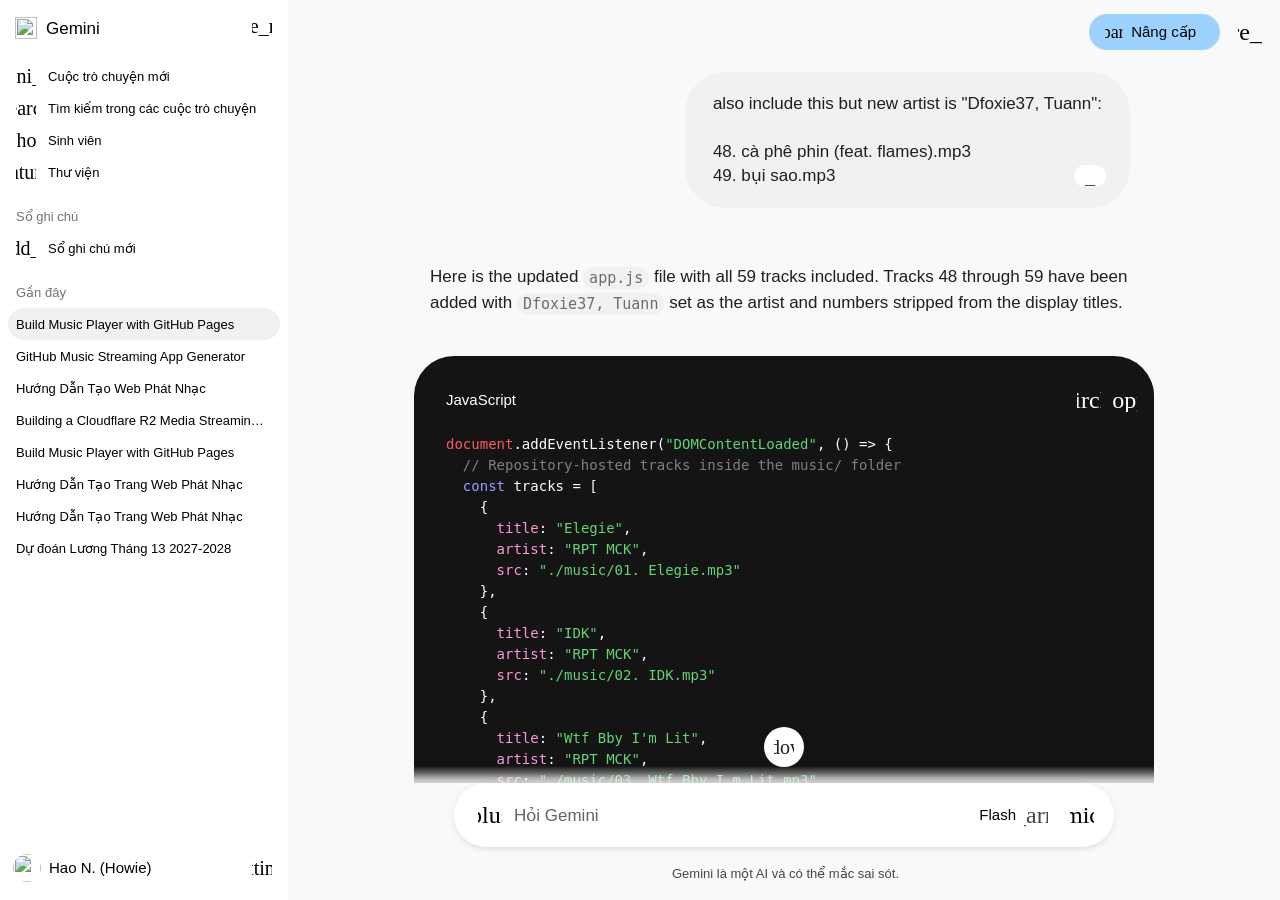
==== style.html @ 13a4b0ec "Add files via upload" ====
<!DOCTYPE html>
<!-- saved from url=(0052)https://gemini.google.com/app/3f8ff17e48ee5ab3?hl=vi -->
<html lang="vi" dir="ltr" crxemulator-bridged="" crxemulator=""><head><meta http-equiv="Content-Type" content="text/html; charset=UTF-8"><script type="text/javascript" async="" src="./style_files/destination" nonce="FAnzOQowcfDTZ3i76t6lzw"></script><script type="text/javascript" async="" src="./style_files/destination(1)" nonce="FAnzOQowcfDTZ3i76t6lzw"></script><script type="text/javascript" async="" src="./style_files/destination(2)" nonce="FAnzOQowcfDTZ3i76t6lzw"></script><meta name="og-profile-acct" content="thhaof@gmail.com"><script type="text/javascript" async="" src="./style_files/js" nonce="FAnzOQowcfDTZ3i76t6lzw"></script><!--<base href="https://gemini.google.com/">--><base href="."><link rel="preconnect" href="https://www.gstatic.com/"><meta name="referrer" content="origin"><meta name="viewport" content="initial-scale=1,minimum-scale=1,width=device-width,interactive-widget=resizes-content,viewport-fit=cover"><meta name="color-scheme" content="only"><meta name="google-site-verification" content="NDfDvTdbFxsd1TbRRZVQZULBTRT2-fatyuQ1TT8gack"><meta name="twitter:card" content="summary_large_image"><meta property="og:site_name" content="Gemini"><meta name="mobile-web-app-capable" content="yes"><meta name="apple-mobile-web-app-capable" content="yes"><meta name="application-name" content="Gemini"><meta name="apple-mobile-web-app-title" content="Gemini"><meta name="apple-mobile-web-app-status-bar-style" content="black"><meta name="msapplication-tap-highlight" content="no"><link rel="manifest" crossorigin="use-credentials" href="https://gemini.google.com/_/BardChatUi/manifest.json"><link rel="home" href="https://gemini.google.com/?lfhs=2"><link rel="msapplication-starturl" href="https://gemini.google.com/?lfhs=2"><link rel="icon" href="https://www.gstatic.com/lamda/images/gemini_sparkle_4g_512_lt_f94943af3be039176192d.png" sizes="512x512"><link rel="apple-touch-icon-precomposed" href="https://www.gstatic.com/lamda/images/gemini_sparkle_4g_512_lt_f94943af3be039176192d.png" sizes="512x512"><link rel="msapplication-square512x512logo" href="https://www.gstatic.com/lamda/images/gemini_sparkle_4g_512_lt_f94943af3be039176192d.png" sizes="512x512"><link rel="preload" href="./style_files/m=_b" as="script" nonce="FAnzOQowcfDTZ3i76t6lzw"><script data-id="_gd" nonce="FAnzOQowcfDTZ3i76t6lzw">window.WIZ_global_data = {"AEJOSc":false,"ARR9x":true,"AfY8Hf":true,"Ajsvkd":true,"B7TsWc":"","BdA8rf":true,"CVUPx":false,"DEh2U":false,"DedwT":true,"Di4zjc":false,"DnVkpd":"Tôi muốn thêm bức ảnh này vào album ảnh mùa hè của mình. Hãy viết một chú thích hài hước để đi kèm với bức ảnh này!∞https://www.gstatic.com/lamda/images/landing/a/i18n/vi/d1_f975500a38ab508c2309e.jpg∞https://www.gstatic.com/lamda/images/landing/a/i18n/vi/da1_ea24a900dd75920cd684c.jpg∞Dưới đây là một số chú thích hài hước mà bạn có thể sử dụng cho bức ảnh chú chó Poodle đang ngồi trên vỉa hè:\n\"Khi bạn đang cố gắng diễn hài, nhưng bạn thực sự là một chú chó Poodle.\"\n\"Chú chó Poodle đang nghĩ về tất cả những điều tuyệt vời mà mùa hè mang lại, như những buổi đi dạo trên bãi biển, những bữa ăn ngon và những giấc ngủ dài.\"\n∰Cách để khám phá sở thích mới∞https://www.gstatic.com/lamda/images/landing/a/i18n/vi/d2_43d1062cf58b3420cc341.jpg∞https://www.gstatic.com/lamda/images/landing/a/i18n/vi/da2_1a4e4352aac5598e3bfe1.jpg∞Khám phá sở thích mới là một cách tuyệt vời để mở rộng tầm nhìn, học hỏi những điều mới và tận hưởng cuộc sống. Dưới đây là một số cách để bạn có thể khám phá sở thích mới:\nThử nghiệm các hoạt động khác nhau\nMột trong những cách tốt nhất để khám phá sở thích mới là thử nghiệm các hoạt động khác nhau. Bạn có thể tham gia các lớp học, sự kiện hoặc hoạt động ngoại khóa để tìm hiểu \nthêm.\n∰Cách quản lý thời gian hợp lý?∞https://www.gstatic.com/lamda/images/landing/a/i18n/vi/d3_13214e18c724c29748c71.jpg∞https://www.gstatic.com/lamda/images/landing/a/i18n/vi/da3_86bc9be84fb159406f803.jpg∞Quản lý thời gian là một kỹ năng quan trọng giúp bạn sử dụng thời gian hiệu quả, đạt được mục tiêu và cân bằng cuộc sống. Dưới đây là một số cách quản lý thời gian hợp lý:\nXác định mục tiêu\nBước đầu tiên để quản lý thời gian hiệu quả là xác định mục tiêu. Bạn muốn đạt được gì trong công việc, học tập, cuộc sống cá nhân? Khi bạn biết mục tiêu của mình, bạn sẽ có thể phân bổ thời gian phù hợp.\n","DpimGf":false,"ENrkEf":0,"EOzIkf":"UMwOLzU_6bA","EP1ykd":["/_/*","/corp","/corp/*","/corp2","/corp2/*","/emulator","/emulator/*","/staging","/staging/*"],"FABJ3e":"https://docs.google.com/picker","FL1an":false,"FdrFJe":"9153879989383341354","GK6dn":"https://geminiweb-pa.clients6.google.com","GdU5Bf":"","GtQXDc":"Give me caption options to tell the world about my new fur baby, Finn. Use emojis∞https://www.gstatic.com/lamda/images/landing/a/u18/en/m1_02050367fdbe8690faba4.jpg∞https://www.gstatic.com/lamda/images/landing/a/u18/en/ma1_21f7d57cc2164a94180f6.png∞Sure, here are some caption options to tell the world about your new fur baby, Finn, using emojis:\n🐶 Meet my new best friend, Finn! He’s a bundle of joy and I can’t wait for all the adventures we’ll have together. #newpuppy #furryfriend #Finn\n🐾 Finn has stolen my heart! He’s the cutest and cuddliest puppy I’ve ever met. #puppylove #FinnFan #doglover\n🐕‍🦺 Finn is officially part of the family! He’s already brought so much joy into our lives. #welcomehomeFinn #adoptdontshop #dogsofinstagram\n🐶 Finn is my little shadow! He follows me everywhere I go. #puptastic #FinnAdventures #dogdays\n🐾 Finn is always up for a good cuddle! He’s the perfect lapdog. #snugglebuddy #FinnTheCuddleBug #bestdoggoever∰Describe a new fashion trend that’s inspired by retro styles.∞https://www.gstatic.com/lamda/images/landing/a/u18/en/m2_0837b565aa77b98938d28.jpg∞https://www.gstatic.com/lamda/images/landing/a/u18/en/ma2_4dc50c5a1ccf43229c150.png∞New fashion trend inspired by retro styles:\nThe Neo-Glam Revival\nThe Neo-Glam Revival is a new fashion trend that takes inspiration from the glamorous styles of the 1970s and 1980s. This trend is all about bold colors, metallics, and over-the-top silhouettes.\nSome of the key pieces of the Neo-Glam Revival include:\nSequin dresses: Sequin dresses are a must-have for anyone who wants to channel the Neo-Glam Revival trend. These dresses are perfect for a night out on the town, and they’ll make you feel like a million bucks.\nMetallic suits: Metallic suits are another key piece of the Neo-Glam Revival trend. These suits are perfect for making a statement, and they can be dressed up or down depending on the occasion.∰Draft a guide on how to set up the perfect movie marathon night with friends.∞https://www.gstatic.com/lamda/images/landing/a/u18/en/m3_d4e89a863f2a97bd080a7.jpg∞https://www.gstatic.com/lamda/images/landing/a/u18/en/ma3_45eebba09a87a8a8c95e6.png∞How to Set Up the Perfect Movie Marathon Night with Friends\nMovie marathons are a great way to spend time with friends and enjoy your favorite films. But to make sure your marathon is a success, there are a few things you need to do to prepare.\n1. Choose your movies\nThe most important thing is to choose movies that everyone will enjoy. If you’re not sure what to pick, try doing a poll of your friends to see what they’re interested in. You can also choose a theme for your marathon, such as all comedies, all horror movies, or all movies from a particular decade.\n2. Set a schedule\nOnce you’ve chosen your movies, it’s a good idea to set a schedule for the night. This will help ensure that you have enough time to watch all of the movies and also take breaks for snacks and bathroom visits.","HUGLxb":"https://geminiweb-pa.clients6.google.com","HiPsbb":1,"HvdaOe":false,"I2uq4c":"","Im6cmf":"/_/BardChatUi","IrULFb":"","J1jtEd":5,"JLbhgf":"https://notebooklm.google.com","JNl6me":"/punctual/prod/assistant-bard","KnDnFf":"feeds/nrij2vo2gajxiu","L8cmRe":" ","LoQv7e":false,"LtiLwc":true,"Lz8rbb":true,"MT7f9b":[],"MUE6Ne":"assistant-bard-web-server","MuJWjd":false,"P1qjVc":false,"PI9WOb":"[base64]\u003d","QrtxK":"0","RAQcW":true,"RL9Dob":["có thể gợi ý cho bạn cách tổ chức tiệc tân gia","có thể gợi ý cho bạn trình tự dọn dẹp nhà hiệu quả nhất","có thể chia sẻ với bạn các kế hoạch để thay đổi nghề nghiệp","có thể bật mí cho bạn bí quyết nấu ăn nhanh","có thể gợi ý cho bạn cách tạo khẩu hiệu dễ nhớ cho một chiến dịch","có thể gợi ý cho bạn cách học tiếng Anh nhanh và dễ dàng","có thể đề xuất cho bạn cách quản lý thời gian hợp lý","có thể gợi ý cho bạn một số hoạt động trong kỳ nghỉ hè","có thể chia sẻ với bạn một số cách hiệu quả để làm nổi bật CV","có thể giúp bạn lên kế hoạch đi du lịch 7 ngày tới Đà Nẵng"],"RMwZnf":[],"S06Grb":"116519222769893422614","S6lZl":103135050,"SDPG4c":false,"SNlM0e":"AOvx0lJbtgslDByOHhMAfRqD2-0X:1790315990971","SVs1zb":false,"TO6HLc":false,"TSDtV":"%.@.[[null,[[45780889,null,true,null,null,null,\"NpzNLb\"],[45713993,null,false,null,null,null,\"bj1Ybf\"],[45782420,null,null,null,\"2026-04-27\",null,\"YIFtBf\"],[45700005,null,true,null,null,null,\"DW4nqf\"],[45755442,null,false,null,null,null,\"wT9dae\"],[45769043,null,true,null,null,null,\"Qxdav\"],[45629317,null,null,null,\"https://www.gstatic.com/lamda/images/app_upsell/vi_VN/vi_badge_web_generic_cb7e5d57ab04a16fc25a3.png\",null,\"nrJXhc\"],[45700351,null,false,null,null,null,\"edHLke\"],[45700350,null,true,null,null,null,\"wdFopb\"],[45779771,null,true,null,null,null,\"ihhybd\"],[45699667,null,true,null,null,null,\"EZYJg\"],[45845192,null,false,null,null,null,\"v9sZke\"],[45428796,null,false,null,null,null,\"ZL8UD\"],[45731573,null,false,null,null,null,\"EWKrSb\"],[45663939,null,null,null,null,null,\"AXSAqe\",[\"[[\\\"researcher\\\"]]\"]],[45448126,null,null,null,\"\",null,\"YcAzte\"],[45679061,null,false,null,null,null,\"T2x23\"],[45696853,null,false,null,null,null,\"pWH0ee\"],[45682634,null,true,null,null,null,\"N8VYIb\"],[45668501,null,true,null,null,null,\"gGPh1\"],[45760836,null,true,null,null,null,\"YnNYBd\"],[45776990,null,false,null,null,null,\"ZtPuH\"],[45799150,1036800,null,null,null,null,\"pfclg\"],[45640658,null,true,null,null,null,\"LWjSf\"],[45671620,null,false,null,null,null,\"kabrmb\"],[45780929,null,false,null,null,null,\"rkn66b\"],[45720648,null,true,null,null,null,\"lvq7t\"],[45712190,null,true,null,null,null,\"fYbSRc\"],[45707189,null,false,null,null,null,\"jPsFFc\"],[45664020,null,true,null,null,null,\"sKVCWc\"],[45532386,null,false,null,null,null,\"lX4xnb\"],[45672055,null,false,null,null,null,\"baipKc\"],[45677269,null,true,null,null,null,\"J4zCWd\"],[45770930,null,null,null,\"https://support.google.com/gemini?p\\u003davatar\",null,\"v12qvd\"],[45629137,null,true,null,null,null,\"E2QOsc\"],[45784239,null,true,null,null,null,\"Nz6E5b\"],[45688132,null,false,null,null,null,\"Bva4pf\"],[45757491,null,true,null,null,null,\"awxk0c\"],[45754992,null,true,null,null,null,\"xxfmKf\"],[45778709,null,true,null,null,null,\"XPnkub\"],[45770990,null,false,null,null,null,\"LVs4S\"],[45793177,null,true,null,null,null,\"BuXS7b\"],[45807869,null,false,null,null,null,\"uv0imb\"],[45842329,null,false,null,null,null,\"RASwqe\"],[45845677,null,false,null,null,null,\"xjKoe\"],[45727205,null,false,null,null,null,\"zvgyCe\"],[45784286,null,true,null,null,null,\"Id2nUb\"],[45767789,null,null,null,\"\",null,\"aov7Lb\"],[45678574,null,false,null,null,null,\"v7JiI\"],[45462879,null,true,null,null,null,\"a4ZjHe\"],[45757112,null,true,null,null,null,\"BUPVzf\"],[45757230,null,true,null,null,null,\"lxOqzc\"],[45631173,null,true,null,null,null,\"SAwdWd\"],[45828112,null,false,null,null,null,\"LY9lFb\"],[45835613,null,false,null,null,null,\"v1jpye\"],[45428868,null,true,null,null,null,\"nnDOtb\"],[45677779,null,false,null,null,null,\"aiXaGd\"],[45673324,null,false,null,null,null,\"TganFd\"],[45784130,null,true,null,null,null,\"UDsKzf\"],[45737527,null,true,null,null,null,\"V5jrte\"],[45619237,null,false,null,null,null,\"ojVpQ\"],[45759375,null,false,null,null,null,\"UhhWYc\"],[45805891,null,false,null,null,null,\"RWulBc\"],[45745026,null,false,null,null,null,\"g3IHBf\"],[45832613,null,true,null,null,null,\"fr0q9c\"],[45462043,null,true,null,null,null,\"cS5vif\"],[45837418,null,false,null,null,null,\"MhwJHe\"],[45714542,null,true,null,null,null,\"nSNucb\"],[45760436,604800,null,null,null,null,\"FxP8ed\"],[45791001,null,true,null,null,null,\"Tfdmkb\"],[45717617,null,true,null,null,null,\"rEBfN\"],[45782505,null,false,null,null,null,\"WgLFy\"],[45683762,null,false,null,null,null,\"sVACp\"],[45630276,null,true,null,null,null,\"xsrUoe\"],[45806439,null,false,null,null,null,\"fWR9qf\"],[45742874,null,true,null,null,null,\"pBiUJf\"],[45708221,null,false,null,null,null,\"bYgo0b\"],[45820455,null,true,null,null,null,\"pB0H8\"],[45782504,null,true,null,null,null,\"TvX3Cd\"],[45647985,null,true,null,null,null,\"aqauSe\"],[45700033,null,true,null,null,null,\"IiND5\"],[45692524,null,false,null,null,null,\"guh6Qd\"],[45844984,null,false,null,null,null,\"F6R0P\"],[45844003,null,false,null,null,null,\"lVusqb\"],[45716191,null,true,null,null,null,\"RqYnbb\"],[45428931,null,false,null,null,null,\"oG0vDf\"],[45739006,null,false,null,null,null,\"hCgdhb\"],[45731129,null,false,null,null,null,\"nBf49c\"],[45476323,null,false,null,null,null,\"f7btTe\"],[45688397,null,false,null,null,null,\"XhYRrf\"],[45646913,null,false,null,null,null,\"JjwG6d\"],[45702643,null,true,null,null,null,\"pLhwlf\"],[45709210,null,false,null,null,null,\"y69Ac\"],[45733811,null,true,null,null,null,\"KJxBxc\"],[45761806,null,false,null,null,null,\"LV6JRc\"],[45815718,null,false,null,null,null,\"n5J12c\"],[45739372,null,true,null,null,null,\"NgpX3c\"],[45813023,null,true,null,null,null,\"LB1ntf\"],[45710731,null,false,null,null,null,\"Bvvmq\"],[45791195,null,false,null,null,null,\"njFvXe\"],[45675323,null,true,null,null,null,\"KatWR\"],[45616224,null,false,null,null,null,\"nO10if\"],[45794898,null,true,null,null,null,\"U1xS6\"],[45683014,null,true,null,null,null,\"HnD99b\"],[45753574,6,null,null,null,null,\"jEC7Yc\"],[45619266,null,false,null,null,null,\"Cmhn5c\"],[45840120,null,true,null,null,null,\"kyPbOd\"],[45699247,null,true,null,null,null,\"ZqaZ7d\"],[45714905,null,true,null,null,null,\"eLjskb\"],[45718927,null,false,null,null,null,\"fxcFAb\"],[45668267,null,false,null,null,null,\"JZCQOd\"],[45828731,null,true,null,null,null,\"wMolH\"],[45769790,null,true,null,null,null,\"hqznae\"],[45692079,null,false,null,null,null,\"AkXB7e\"],[45729443,null,false,null,null,null,\"af6cGb\"],[45786758,2,null,null,null,null,\"wPFk\"],[45428776,450,null,null,null,null,\"S2jpNe\"],[45679326,25,null,null,null,null,\"VIlUfb\"],[45758536,null,true,null,null,null,\"ftRwcc\"],[45751694,null,false,null,null,null,\"P9Z9ie\"],[45723982,null,true,null,null,null,\"Izdhrb\"],[45692963,5,null,null,null,null,\"CrXqze\"],[45756333,null,false,null,null,null,\"AWxGwb\"],[45777780,null,true,null,null,null,\"bveLue\"],[45774443,null,true,null,null,null,\"eAmOT\"],[45775879,null,true,null,null,null,\"cgWdWb\"],[45713262,null,false,null,null,null,\"UaGulc\"],[45754631,null,false,null,null,null,\"toV0mf\"],[45696297,null,true,null,null,null,\"w7g09\"],[45785673,null,true,null,null,null,\"Up3Kid\"],[45717898,null,false,null,null,null,\"NTNpQd\"],[45787328,null,true,null,null,null,\"FCopnd\"],[45787906,null,true,null,null,null,\"Sjk7Cf\"],[45428847,null,true,null,null,null,\"zActZ\"],[45751609,null,true,null,null,null,\"wafecf\"],[45684682,null,true,null,null,null,\"i82jxe\"],[45772622,0,null,null,null,null,\"efBF7d\"],[45630433,null,true,null,null,null,\"nnRHBc\"],[45796924,null,true,null,null,null,\"p1tGIb\"],[45822804,null,false,null,null,null,\"TlH2tc\"],[45783488,null,true,null,null,null,\"ZCaj5e\"],[45680096,null,false,null,null,null,\"aG2CSb\"],[45722323,null,false,null,null,null,\"NObicf\"],[45645024,null,false,null,null,null,\"TE62U\"],[45684100,null,null,null,null,null,\"fbyN6e\",[\"[]\"]],[45698609,null,null,null,\"4af6c7f5da75d65d\",null,\"ctxsxd\"],[45700871,null,true,null,null,null,\"Vof1ue\"],[45814206,null,false,null,null,null,\"BfeCyb\"],[45811647,null,false,null,null,null,\"p7Ci9c\"],[45739943,null,false,null,null,null,\"I0TpMe\"],[45778749,null,true,null,null,null,\"PH6cxf\"],[45817656,null,true,null,null,null,\"PCeRuc\"],[45750763,null,true,null,null,null,\"jrsmwc\"],[45765046,null,null,null,\"NONE\",null,\"PmhFz\"],[45647122,null,true,null,null,null,\"rZ38ie\"],[45805211,null,true,null,null,null,\"QqIrAe\"],[45675841,null,true,null,null,null,\"grP9wb\"],[45634997,null,false,null,null,null,\"wkaXqb\"],[45688511,null,true,null,null,null,\"mqji9d\"],[45638870,null,null,null,\"https://one.google.com/ai/invite?utm_source\\u003dgemini\\u0026utm_medium\\u003dweb\\u0026utm_campaign\\u003dinvite_friends\",null,\"UGDWb\"],[45668342,null,true,null,null,null,\"tgBNpd\"],[45429040,null,false,null,null,null,\"PXGHjb\"],[45654979,null,true,null,null,null,\"dueZdc\"],[45624306,null,true,null,null,null,\"hZYbfc\"],[45698590,null,true,null,null,null,\"umy5Jd\"],[45750906,50,null,null,null,null,\"azbhIb\"],[45746212,null,true,null,null,null,\"PUvJgd\"],[45623225,null,false,null,null,null,\"OegeKc\"],[45726453,null,true,null,null,null,\"gQjowb\"],[45785752,null,true,null,null,null,\"vp2LT\"],[45714878,null,false,null,null,null,\"UEREpe\"],[45848074,null,false,null,null,null,\"llshRd\"],[45841603,null,false,null,null,null,\"ToHPtc\"],[45712222,null,true,null,null,null,\"rUf4Hc\"],[45625530,null,true,null,null,null,\"bCVmgd\"],[45748195,null,true,null,null,null,\"Z8Uocd\"],[45782303,null,false,null,null,null,\"PCRapc\"],[45756449,null,false,null,null,null,\"E69om\"],[45734252,null,false,null,null,null,\"BHlGFb\"],[45683635,null,false,null,null,null,\"EceMjd\"],[45832912,null,false,null,null,null,\"yF4aqb\"],[45709390,null,false,null,null,null,\"AFpFNe\"],[45776193,null,false,null,null,null,\"IKLtdd\"],[45781235,null,false,null,null,null,\"Kshr5e\"],[45808055,null,false,null,null,null,\"TQC8wc\"],[45762292,2000,null,null,null,null,\"tzG2Jd\"],[45642725,null,true,null,null,null,\"fqPYgf\"],[45821853,null,null,null,null,null,\"kCNEcd\",[\"[[\\\"7777\\\",\\\"Unlock BTS\\\"]]\"]],[45733281,null,false,null,null,null,\"scYqlb\"],[45643063,null,false,null,null,null,\"gdPvQb\"],[45738886,null,true,null,null,null,\"NUkyre\"],[45763811,null,true,null,null,null,\"cKZKd\"],[45732132,null,true,null,null,null,\"VdxcNe\"],[45795846,null,false,null,null,null,\"YLweab\"],[45654176,null,null,null,\"\",null,\"U2LOE\"],[45684130,null,true,null,null,null,\"tl65Me\"],[45805941,null,false,null,null,null,\"a02NWd\"],[45757618,null,null,null,\"{tool_logo_placeholder}\",null,\"VC8Pme\"],[45696224,null,true,null,null,null,\"WiXNne\"],[45782660,null,true,null,null,null,\"UTuRtb\"],[45696501,null,false,null,null,null,\"Gxr1jd\"],[45682306,null,true,null,null,null,\"NtAvVe\"],[45762291,null,false,null,null,null,\"WgNmI\"],[45825357,null,false,null,null,null,\"QLN2Id\"],[45775738,0,null,null,null,null,\"ymXvAf\"],[45740570,null,true,null,null,null,\"zU2hTc\"],[45836818,null,false,null,null,null,\"jACNMe\"],[45755262,null,true,null,null,null,\"IcgXWc\"],[45716318,null,false,null,null,null,\"TEYPQd\"],[45791197,null,true,null,null,null,\"nPzRic\"],[45835450,null,false,null,null,null,\"TgiUQb\"],[45664100,null,false,null,null,null,\"YvYm9b\"],[45699248,null,true,null,null,null,\"bkLe5b\"],[45786234,null,false,null,null,null,\"ItvY3b\"],[45789751,null,true,null,null,null,\"wAuN9e\"],[45728713,null,true,null,null,null,\"iOWcsc\"],[45831375,null,false,null,null,null,\"ZSIjlf\"],[45845653,null,false,null,null,null,\"lfy5nc\"],[45848480,null,false,null,null,null,\"FfnmDe\"],[45612622,null,true,null,null,null,\"M7lMec\"],[45790001,null,true,null,null,null,\"jpwoNe\"],[45737426,null,false,null,null,null,\"SSvSN\"],[45766486,null,false,null,null,null,\"VoEOXb\"],[45700004,null,false,null,null,null,\"o4Uh0e\"],[45806132,null,false,null,null,null,\"cQwInd\"],[45430100,null,false,null,null,null,\"EPOeff\"],[45771699,null,true,null,null,null,\"bt66Oe\"],[45619561,null,false,null,null,null,\"CCkOlc\"],[45532323,null,false,null,null,null,\"fcYmx\"],[45748810,null,true,null,null,null,\"lJ3oqe\"],[45829880,40,null,null,null,null,\"yZ4uwd\"],[45751552,null,true,null,null,null,\"qpUu7e\"],[45775739,3153600000000,null,null,null,null,\"IVp03c\"],[45706437,null,true,null,null,null,\"C3W05c\"],[45790276,null,false,null,null,null,\"nalfFb\"],[45428947,null,true,null,null,null,\"GZkcu\"],[45737235,null,false,null,null,null,\"r6Jf3c\"],[45639768,null,null,null,\"https://content.googleapis.com\",null,\"cPm7U\"],[45775348,null,false,null,null,null,\"NI4MWb\"],[45804888,null,true,null,null,null,\"ddyexb\"],[45844954,null,false,null,null,null,\"PUyKDc\"],[45803236,null,false,null,null,null,\"jxTGZd\"],[45821003,null,true,null,null,null,\"nYObk\"],[45783485,null,null,null,\"Lyria 3.5\",null,\"TeXA4c\"],[45791046,null,true,null,null,null,\"yi59Ve\"],[45745757,null,true,null,null,null,\"zGQKRd\"],[45773868,null,true,null,null,null,\"UWnFN\"],[45742440,null,false,null,null,null,\"ESGYjd\"],[45811268,null,false,null,null,null,\"w9yZBc\"],[45813228,null,true,null,null,null,\"b1Ke5\"],[45831370,null,true,null,null,null,\"Ch1Ub\"],[45771357,1,null,null,null,null,\"IXWNSe\"],[45650128,null,false,null,null,null,\"vMQCad\"],[45620935,null,false,null,null,null,\"jLH4af\"],[45774830,null,false,null,null,null,\"n99ug\"],[45428970,null,true,null,null,null,\"bMcUgd\"],[45630680,null,false,null,null,null,\"g6qpod\"],[45779796,null,true,null,null,null,\"wG0Wcb\"],[45674830,null,true,null,null,null,\"ItPpwd\"],[45717684,null,null,null,\"gemini_ail_upsell_model_selection\",null,\"rzbzgd\"],[45737691,null,null,null,\"\",null,\"vi5zGe\"],[45750060,null,true,null,null,null,\"Tpbsc\"],[45723719,null,true,null,null,null,\"qJlC6b\"],[45696887,null,true,null,null,null,\"GulYtb\"],[45821035,null,false,null,null,null,\"Stq7Se\"],[45771481,0,null,null,null,null,\"CQqlGd\"],[45750981,86400,null,null,null,null,\"HI5GY\"],[45771354,null,false,null,null,null,\"flfy4\"],[45813232,null,true,null,null,null,\"y4YQRc\"],[45786179,null,false,null,null,null,\"pWtP3\"],[45825566,null,false,null,null,null,\"WFjxqb\"],[45765380,null,false,null,null,null,\"LNVqHb\"],[45814261,null,false,null,null,null,\"T2wpJc\"],[45642307,null,false,null,null,null,\"qp67wb\"],[45770192,null,true,null,null,null,\"OckXpc\"],[45741034,null,true,null,null,null,\"VszWLb\"],[45687795,null,false,null,null,null,\"BLrBBf\"],[45706222,5,null,null,null,null,\"jQlUZd\"],[45693307,null,false,null,null,null,\"y2Uume\"],[45429052,null,false,null,null,null,\"Dqw65b\"],[45718680,null,true,null,null,null,\"qhZuXc\"],[45822099,null,false,null,null,null,\"xo8Sx\"],[45826115,null,false,null,null,null,\"Wr51B\"],[45779623,null,true,null,null,null,\"Laewgc\"],[45746601,null,true,null,null,null,\"yQBVRe\"],[45688939,null,null,null,\"\",null,\"OPV09c\"],[45785177,null,true,null,null,null,\"ihJS8\"],[45719602,null,false,null,null,null,\"mfbok\"],[45770139,null,true,null,null,null,\"y3ONB\"],[45809342,null,true,null,null,null,\"yOnpuf\"],[45746940,null,false,null,null,null,\"N7wMLd\"],[45679481,null,true,null,null,null,\"SB8aqe\"],[45724465,null,false,null,null,null,\"Ep79qf\"],[45827085,null,true,null,null,null,\"TQUYmf\"],[45688575,null,true,null,null,null,\"lJFMpd\"],[45791988,null,true,null,null,null,\"kkH8cf\"],[45658016,null,false,null,null,null,\"wEvU0b\"],[45774998,null,true,null,null,null,\"jTLyrb\"],[45760490,null,false,null,null,null,\"H1MKi\"],[45626370,null,true,null,null,null,\"kPNM5e\"],[45780296,null,true,null,null,null,\"DP8H0e\"],[45714333,null,null,null,null,null,\"aTlrCb\",[\"[]\"]],[45692684,null,true,null,null,null,\"q30nze\"],[45652190,null,true,null,null,null,\"gxQepe\"],[45738565,null,false,null,null,null,\"iMhoxd\"],[45773351,null,false,null,null,null,\"Sr7gjf\"],[45810490,null,false,null,null,null,\"i9r7pd\"],[45837140,null,null,null,\"2026-10-13\",null,\"UB4G1b\"],[45740225,null,false,null,null,null,\"ExCLp\"],[45781253,null,null,null,\"Ultra\",null,\"LfhCVd\"],[45766474,null,true,null,null,null,\"IKAPWc\"],[45685834,null,false,null,null,null,\"k5zNRc\"],[45598641,null,false,null,null,null,\"PBrABf\"],[45661215,null,false,null,null,null,\"vDcVz\"],[45733287,null,null,null,null,null,\"pctdQd\",[\"[]\"]],[45685548,null,true,null,null,null,\"feQLcd\"],[45663042,null,true,null,null,null,\"GaRAXb\"],[45611828,null,true,null,null,null,\"i3rE6b\"],[45833066,null,true,null,null,null,\"rMAa1c\"],[45699338,null,false,null,null,null,\"oyOSTd\"],[45712923,null,true,null,null,null,\"XrkDCe\"],[45726720,null,true,null,null,null,\"yFn4cd\"],[45788841,null,true,null,null,null,\"ZLqLG\"],[45741886,null,false,null,null,null,\"LrGV5b\"],[45833603,null,false,null,null,null,\"SCZt3d\"],[45803271,null,false,null,null,null,\"OYxwIf\"],[45814171,null,false,null,null,null,\"WQkGhb\"],[45730768,null,true,null,null,null,\"iLm7tc\"],[45720506,null,null,null,null,null,\"DdW2O\",[\"[[\\\"Recommend a film based on my YouTube history⇔Recommend a film based on my YouTube history\\\",\\\"Brainstorm my next trip using my photos⇔Brainstorm my next trip using my photos\\\",\\\"Describe my vibe based on my emails⇔Describe my vibe based on my emails\\\",\\\"Show me hidden patterns in my Google searches⇔Show me hidden patterns in my Google searches\\\",\\\"Suggest a new hobby for me using Gmail⇔Suggest a new hobby for me using Gmail\\\"]]\"]],[45699474,5,null,null,null,null,\"C5AOxc\"],[45827104,null,false,null,null,null,\"IvdXDe\"],[45655213,null,true,null,null,null,\"q9VoY\"],[45669548,null,false,null,null,null,\"hb4oCb\"],[45662690,null,true,null,null,null,\"JAEDrc\"],[45745670,null,false,null,null,null,\"OWFl7\"],[45709565,null,false,null,null,null,\"DbIeUb\"],[45812697,null,false,null,null,null,\"UqWDqb\"],[45751430,null,false,null,null,null,\"WLK7m\"],[45716813,null,true,null,null,null,\"v2jy8b\"],[45753421,null,false,null,null,null,\"VixWbc\"],[45696884,null,true,null,null,null,\"mN30B\"],[45667219,null,null,null,\"\",null,\"Lxkftb\"],[45724940,null,true,null,null,null,\"KADYYb\"],[45667659,null,false,null,null,null,\"SWI0Ef\"],[45646093,null,false,null,null,null,\"yVEDNe\"],[45731378,null,true,null,null,null,\"ykdbYe\"],[45694979,null,false,null,null,null,\"Kat2Sb\"],[45699391,null,false,null,null,null,\"Lhz8Gf\"],[45845404,null,false,null,null,null,\"VQdNmb\"],[45638174,null,null,null,null,null,\"kVK2Mc\",[\"[]\"]],[45477876,null,false,null,null,null,\"NTvo4b\"],[45771973,null,true,null,null,null,\"B7jxoe\"],[45793823,null,false,null,null,null,\"Ehjrvd\"],[45737862,null,true,null,null,null,\"LlvlS\"],[45805924,null,true,null,null,null,\"w5FtCf\"],[45764723,null,true,null,null,null,\"yswjUd\"],[45775777,null,false,null,null,null,\"xpuuBe\"],[45618835,null,true,null,null,null,\"RnZ2Se\"],[45814177,null,false,null,null,null,\"JFbdof\"],[45828959,null,false,null,null,null,\"VBXIZd\"],[45824882,null,false,null,null,null,\"nXAH3c\"],[45729441,null,false,null,null,null,\"EhXUrd\"],[45699475,2,null,null,null,null,\"LS0EWb\"],[45740021,null,true,null,null,null,\"sF3dxc\"],[45760777,null,true,null,null,null,\"Gt5FXd\"],[45683577,null,true,null,null,null,\"ZP5V9e\"],[45733984,null,true,null,null,null,\"EHG3ld\"],[45736132,null,true,null,null,null,\"P0FhOb\"],[45729176,null,false,null,null,null,\"iPgKde\"],[45773275,null,false,null,null,null,\"qmQ4A\"],[45722099,null,true,null,null,null,\"MsPGmb\"],[45760487,null,false,null,null,null,\"lxyHGe\"],[45820648,null,true,null,null,null,\"Q1zd5\"],[45785986,null,true,null,null,null,\"rHfrqd\"],[45756987,null,false,null,null,null,\"JT3Xsf\"],[45692461,null,true,null,null,null,\"EymkJf\"],[45688695,null,null,null,null,null,\"QtUyqd\",[\"[[\\\"1acf3172319789ce\\\"]]\"]],[45739942,null,null,null,null,null,\"SyX3hb\",[\"[]\"]],[45679799,null,null,null,null,null,\"Ht9xpb\",[\"[[\\\"203e6bb81620bcfe\\\",\\\"2525e3954d185b3c\\\",\\\"61530e79959ab139\\\",\\\"4af6c7f5da75d65d\\\"]]\"]],[45796388,null,false,null,null,null,\"N51IFf\"],[45725989,null,true,null,null,null,\"ELc9Q\"],[45428772,null,false,null,null,null,\"JJ9cyf\"],[45817390,null,true,null,null,null,\"DSfyn\"],[45694518,null,true,null,null,null,\"SWO4Nd\"],[45846582,null,false,null,null,null,\"Vjy4Bb\"],[45714996,null,true,null,null,null,\"tpDbDd\"],[45818232,null,false,null,null,null,\"lejmkb\"],[45802010,null,true,null,null,null,\"ygrsrf\"],[45824514,null,false,null,null,null,\"cUSX8c\"],[45836686,50,null,null,null,null,\"dpbzSd\"],[45641739,null,true,null,null,null,\"fwj5nb\"],[45532352,null,true,null,null,null,\"VEx3Ib\"],[45831001,null,false,null,null,null,\"lNeSvf\"],[45844068,null,false,null,null,null,\"EnU1dc\"],[45773193,null,true,null,null,null,\"glLDic\"],[45753517,null,false,null,null,null,\"ZRPrxf\"],[45677359,null,false,null,null,null,\"Y3Xc4b\"],[45733688,null,true,null,null,null,\"ubFS0e\"],[45786783,null,null,null,\"Spark\",null,\"k4kqhf\"],[45693723,null,false,null,null,null,\"mR7IQe\"],[45717469,null,true,null,null,null,\"U7a5of\"],[45844577,0,null,null,null,null,\"GSB8Ae\"],[45828479,null,false,null,null,null,\"k9egKd\"],[45784173,null,true,null,null,null,\"NhEPie\"],[45707464,null,false,null,null,null,\"DVTQCf\"],[45842486,null,false,null,null,null,\"kykCP\"],[45638077,null,false,null,null,null,\"tvaRD\"],[45845403,null,false,null,null,null,\"rKXDHc\"],[45799555,null,true,null,null,null,\"CrMGhc\"],[45835046,null,false,null,null,null,\"hw1ccc\"],[45663532,1000,null,null,null,null,\"yu3Mad\"],[45839321,null,false,null,null,null,\"kIYZZb\"],[45717074,null,false,null,null,null,\"qu5sP\"],[45784489,null,true,null,null,null,\"usunif\"],[45836812,null,false,null,null,null,\"ftkMb\"],[45718138,null,false,null,null,null,\"G0hN7b\"],[45696143,null,true,null,null,null,\"H7iR3e\"],[45633323,null,false,null,null,null,\"XFB6kd\"],[45780648,null,true,null,null,null,\"Cy6Vgb\"],[45639578,null,true,null,null,null,\"aqvHF\"],[45614913,null,false,null,null,null,\"adYtYe\"],[45779535,null,true,null,null,null,\"blxWu\"],[45840847,null,false,null,null,null,\"Tl7PFd\"],[45429046,null,true,null,null,null,\"USmOid\"],[45690586,null,null,null,\"travel-agent\",null,\"SU6iAb\"],[45624466,null,false,null,null,null,\"CSvDLd\"],[45688837,null,null,null,\"\",null,\"QSMwke\"],[45827931,null,false,null,null,null,\"fF3tab\"],[45728815,null,true,null,null,null,\"sF4KQd\"],[45642724,null,true,null,null,null,\"q9C59\"],[45634252,null,false,null,null,null,\"F7Gbud\"],[45784553,604800,null,null,null,null,\"KJguQ\"],[45840807,null,true,null,null,null,\"FchAXc\"],[45678333,null,true,null,null,null,\"ExMQhc\"],[45747775,null,true,null,null,null,\"qr4kM\"],[45822994,null,false,null,null,null,\"Y1ccsf\"],[45813251,null,null,null,null,null,\"JwfrIb\",[\"[[\\\"erling haaland\\\",\\\"viking row\\\",\\\"viking rowing chant\\\"]]\"]],[45428830,null,false,null,null,null,\"DrVhcc\"],[45428973,null,true,null,null,null,\"cb2MTe\"],[45693689,null,false,null,null,null,\"lMf1Qc\"],[45769595,null,true,null,null,null,\"ZeuLe\"],[45723496,null,true,null,null,null,\"sJoUUe\"],[45652198,null,true,null,null,null,\"pQxRIb\"],[45815982,null,false,null,null,null,\"RTZrWd\"],[45638173,null,null,null,null,null,\"wxbFQb\",[\"[[181501,223238,188576,262258,241573,197247,275421,324902]]\"]],[45784533,null,true,null,null,null,\"MHEb0\"],[45812885,null,false,null,null,null,\"SlSo3b\"],[45617354,null,true,null,null,null,\"x2Cv4d\"],[45689328,20,null,null,null,null,\"Vlv7Ke\"],[45707164,null,true,null,null,null,\"TuWhbe\"],[45774292,null,false,null,null,null,\"VMDlOd\"],[45788009,null,true,null,null,null,\"a4awif\"],[45682772,null,false,null,null,null,\"iN7W4e\"],[45759169,null,false,null,null,null,\"XIaQVd\"],[45686639,null,false,null,null,null,\"NcAbVb\"],[45826101,null,false,null,null,null,\"v2XEjd\"],[45836253,null,false,null,null,null,\"dw1BVb\"],[45746075,null,false,null,null,null,\"qqaAX\"],[45674425,null,null,-1,null,null,\"qPQPlf\"],[45738805,null,true,null,null,null,\"BkPUAe\"],[45682161,null,true,null,null,null,\"M8lDab\"],[45664528,null,true,null,null,null,\"oHtCi\"],[45428871,null,true,null,null,null,\"u2B5ld\"],[45781193,null,true,null,null,null,\"yp7Kh\"],[45843305,null,false,null,null,null,\"I0iso\"],[45731717,null,true,null,null,null,\"bN7qQe\"],[45531052,10,null,null,null,null,\"oIQuKd\"],[45701616,null,true,null,null,null,\"ENeSoc\"],[45805679,null,false,null,null,null,\"MouCXc\"],[45819477,null,false,null,null,null,\"ZR6jxe\"],[45714214,null,false,null,null,null,\"SmXMD\"],[45620361,null,true,null,null,null,\"S56aEc\"],[45692962,604800,null,null,null,null,\"Aq25dd\"],[45625531,null,true,null,null,null,\"q4AdCc\"],[106342279,null,null,null,null,null,\"m8EOY\",[\"[[\\\"889569380425\\\",\\\"729749b1bf49\\\",\\\"ee9a3e3e9b46\\\",\\\"e523dc244106\\\",\\\"c28215cec3f8\\\",\\\"28b3f8d0abfc\\\",\\\"f2ea6a2c3053\\\",\\\"f771a1c9f0a4\\\",\\\"95a2a616633d\\\",\\\"7e3b94836858\\\",\\\"eb0d769e3794\\\",\\\"fef81681c1aa\\\",\\\"0161e46a7ad2\\\",\\\"9132dce6a02a\\\",\\\"67cf4c009c90\\\",\\\"798d656b045d\\\",\\\"177d7101c0bb\\\",\\\"1f93d906c130\\\",\\\"5a820650083e\\\",\\\"65f47f6e5af5\\\",\\\"95f0c3a3de54\\\",\\\"0d7045df5129\\\",\\\"ccc49e517c5b\\\",\\\"d38fa5f76681\\\",\\\"a71d1483b5c6\\\",\\\"0180500b351c\\\",\\\"ca5df05646aa\\\",\\\"219a18d654e7\\\",\\\"79a9338038c0\\\",\\\"f352be438aba\\\",\\\"24769ae5658f\\\",\\\"dba3ceb42f6a\\\",\\\"2ec522fb923c\\\",\\\"b7935909d61b\\\",\\\"a734ac2ab40b\\\",\\\"ce1b5a04943e\\\",\\\"60c24bb30d8e\\\",\\\"cede92450770\\\",\\\"b32c0631c27e\\\",\\\"3311ff7340d4\\\",\\\"3e264d7e28ad\\\",\\\"ed4b9d403c3d\\\",\\\"82af21782fc4\\\",\\\"d6d284ccaff2\\\",\\\"b7f61ac8fd2a\\\",\\\"cc22fef824cd\\\",\\\"137ff439487d\\\",\\\"60bb77582172\\\"]]\"]],[45703446,1000,null,null,null,null,\"H6xUl\"],[45818172,null,true,null,null,null,\"aTVnec\"],[45767963,null,true,null,null,null,\"gGNGGb\"],[45828403,null,false,null,null,null,\"snpz5e\"],[45677155,3600000,null,null,null,null,\"gqGXWb\"],[45671200,null,true,null,null,null,\"JykXQc\"],[45842358,null,false,null,null,null,\"C3ZJCe\"],[45701230,null,null,null,null,null,\"RZhPDb\",[\"[[4]]\"]],[45838717,null,false,null,null,null,\"cZOXef\"],[45848910,null,false,null,null,null,\"FPMNic\"],[45745954,null,true,null,null,null,\"eR2sCc\"],[45477335,null,null,null,\"generic\",null,\"R3TA7\"],[45699867,null,true,null,null,null,\"K22Uhf\"],[45714727,null,true,null,null,null,\"Ib7yFb\"],[45676599,null,false,null,null,null,\"Hlifqb\"],[45672236,null,null,null,\"https://www.gstatic.com/lamda/images/app_upsell/get_app_qrcode_desktop_v3_1636471d50b52cbc2db74.png\",null,\"v6TN1c\"],[45845355,null,false,null,null,null,\"HtUDMd\"],[45448123,null,true,null,null,null,\"sSWVUb\"],[45849159,null,false,null,null,null,\"ldDCtd\"],[45699249,null,true,null,null,null,\"Ow2ZYb\"],[45793621,null,true,null,null,null,\"n0zeVc\"],[45676331,null,false,null,null,null,\"wbvind\"],[45616764,600,null,null,null,null,\"ibjGO\"],[45621702,null,null,null,\"https://www.gstatic.com/lamda/images/app_upsell/vi_VN/vi_VN_carousel_panel_3_45db8ad784550df353551.png\",null,\"VmVS0\"],[45674882,null,false,null,null,null,\"i5hXDd\"],[45781276,null,false,null,null,null,\"fAq37d\"],[45428979,null,null,null,\",EXTENSIONS\",null,\"xXJfxd\"],[45813349,null,true,null,null,null,\"hCeOrb\"],[45824452,null,false,null,null,null,\"OVCfXd\"],[45740796,null,true,null,null,null,\"h4rd0b\"],[45797808,null,true,null,null,null,\"TLAwMc\"],[45780159,null,false,null,null,null,\"gvyaF\"],[45677001,null,true,null,null,null,\"ucmyAf\"],[45771386,null,false,null,null,null,\"Lrhh1c\"],[45783042,null,true,null,null,null,\"IpJhq\"],[45772105,null,true,null,null,null,\"AgIXGb\"],[45461066,null,true,null,null,null,\"rJo8cb\"],[45734139,null,true,null,null,null,\"xoe0cb\"],[45826688,null,false,null,null,null,\"yG2u8c\"],[45619022,null,false,null,null,null,\"V2Lb8b\"],[45648567,null,false,null,null,null,\"XAsB7\"],[45683692,null,true,null,null,null,\"Gs3h6d\"],[45732504,null,true,null,null,null,\"Y4YxOe\"],[45715652,null,true,null,null,null,\"iUR4fc\"],[45731132,null,false,null,null,null,\"RJ4h1d\"],[45817897,null,false,null,null,null,\"L2jWFc\"],[45833533,null,false,null,null,null,\"E1mcWb\"],[45643897,null,false,null,null,null,\"mpCNef\"],[45805059,null,null,null,null,null,\"SGexld\",[\"[[\\\"gemini-3-pro-image-preview-11-2025\\\"]]\"]],[45749975,3,null,null,null,null,\"dlBAxc\"],[45691502,null,true,null,null,null,\"mIDjic\"],[45715577,null,false,null,null,null,\"Iv2Q4b\"],[45706223,1000,null,null,null,null,\"TsGOf\"],[45611950,null,false,null,null,null,\"ZQzpYd\"],[45430437,null,true,null,null,null,\"zhrBWb\"],[45711547,null,true,null,null,null,\"A7aJwf\"],[45828028,null,false,null,null,null,\"aFVELc\"],[45757470,null,true,null,null,null,\"VUA8kb\"],[45813455,null,false,null,null,null,\"RBxp5c\"],[45691020,null,true,null,null,null,\"Xurwt\"],[45428803,null,null,null,\"generic\",null,\"su0vJe\"],[45760163,null,false,null,null,null,\"j67haf\"],[45764985,null,true,null,null,null,\"fZriqe\"],[45428998,null,false,null,null,null,\"Z8LnKf\"],[45752278,null,true,null,null,null,\"lSxBw\"],[45846602,null,false,null,null,null,\"rbrX8\"],[45820520,null,false,null,null,null,\"JiYO8c\"],[45756894,null,false,null,null,null,\"PO0dd\"],[45771906,null,false,null,null,null,\"MsIKDf\"],[45795467,null,true,null,null,null,\"HbsZW\"],[45639311,null,true,null,null,null,\"i9N3Mb\"],[45819576,null,true,null,null,null,\"XMjMYc\"],[45639372,null,true,null,null,null,\"mqSAFb\"],[45630434,null,true,null,null,null,\"Rjuisd\"],[45745132,null,true,null,null,null,\"CrAwgf\"],[45718810,null,true,null,null,null,\"ZjyE3b\"],[45801053,null,true,null,null,null,\"qyH8we\"],[45613575,null,false,null,null,null,\"uP2Ijd\"],[45615073,null,true,null,null,null,\"G0jBvf\"],[45667372,null,null,null,null,null,\"ypakxf\",[\"[[\\\"e5a44cb1dae2b489\\\",\\\"cd472a54d2abba7e\\\",\\\"6cb69cd4b6cae77d\\\",\\\"0e0f3a3749fc6a5c\\\",\\\"d1f674dda82d1455\\\"]]\"]],[45617595,null,null,null,\"en,en-gb,ko,ja,ru,de,fr,zh,zh-CN,zh-TW,es,es-419,es-MX,it,nl,pl,pt,pt-BR,pt-PT,id,th,hi,vi,tr,ar,ar-001,ar-EG,ar-SA,bn,sv,cs,hu,el,fa,ro,da,sk,fi,uk,no,bg,sr,he,hr,lt,sl,et,iw,lv,sw,te,ta,gu,kn,ml,mr,ur,en-AU,en-IN,nl-BE,es-ES,en-CA,fr-CA\",null,\"Zm72Wd\"],[45708747,null,false,null,null,null,\"wqHJoe\"],[45709453,null,true,null,null,null,\"JbHiUe\"],[45840377,null,false,null,null,null,\"nkuH7c\"],[45770758,null,null,0.5,null,null,\"bnbbuf\"],[45664208,null,true,null,null,null,\"OK1JBd\"],[45771265,null,null,0,null,null,\"F6Isad\"],[45787101,null,true,null,null,null,\"txIYje\"],[45773058,null,false,null,null,null,\"u398Sc\"],[45801693,null,false,null,null,null,\"TotSYe\"],[45798811,null,true,null,null,null,\"JNeZzc\"],[45798289,null,true,null,null,null,\"tqVqRb\"],[45779868,null,true,null,null,null,\"Vo9kqb\"],[45721787,null,true,null,null,null,\"Fsksbd\"],[45838096,null,false,null,null,null,\"nYBdld\"],[45709059,null,false,null,null,null,\"Z9D6Mc\"],[45677946,null,false,null,null,null,\"tMwzuc\"],[45816084,3,null,null,null,null,\"jr6G5d\"],[45732750,null,true,null,null,null,\"AI24Ud\"],[45428987,null,false,null,null,null,\"AhYsMd\"],[45684647,null,true,null,null,null,\"CE56L\"],[45785141,null,null,null,null,null,\"ExS1Ee\",[\"[]\"]],[45746338,null,true,null,null,null,\"Haepbe\"],[45719854,null,false,null,null,null,\"ZmlNyf\"],[45651051,null,true,null,null,null,\"s625pc\"],[45802011,30000,null,null,null,null,\"TRYyxe\"],[45717683,null,null,null,\"gemini_ail_upsell_zero_state_banner\",null,\"EljJ6\"],[45808156,null,true,null,null,null,\"yv3bfe\"],[45779178,null,true,null,null,null,\"aL6N4e\"],[45784882,null,false,null,null,null,\"HXt3Te\"],[45665212,null,true,null,null,null,\"ZxFW9d\"],[45683443,null,true,null,null,null,\"lqpAdc\"],[45781525,null,false,null,null,null,\"QvhXYe\"],[45789457,null,false,null,null,null,\"Fdfgrd\"],[45660760,null,true,null,null,null,\"BK4DWd\"],[45805877,null,false,null,null,null,\"jn9Lvb\"],[45765660,null,true,null,null,null,\"XhmOF\"],[45780417,null,true,null,null,null,\"fJrSub\"],[45750982,1,null,null,null,null,\"WO6AWe\"],[45676212,null,false,null,null,null,\"nM0iwf\"],[45801692,null,true,null,null,null,\"IFKaKb\"],[45700801,null,true,null,null,null,\"rbTENe\"],[45817559,null,false,null,null,null,\"N7616\"],[45828383,null,false,null,null,null,\"vF6Gvc\"],[45788409,null,true,null,null,null,\"DCLmZd\"],[45668123,null,true,null,null,null,\"C8SWdf\"],[45765848,86400,null,null,null,null,\"Q1gH9\"],[45773967,null,true,null,null,null,\"Hx5WT\"],[45636650,null,false,null,null,null,\"UL35Lc\"],[45642914,null,false,null,null,null,\"AOfQDb\"],[45736785,null,false,null,null,null,\"VjxJkb\"],[45781169,null,true,null,null,null,\"BrZdLe\"],[45728212,null,false,null,null,null,\"qAK6De\"],[45667362,null,false,null,null,null,\"k9W6Ke\"],[45808019,null,true,null,null,null,\"FJGdJ\"],[45720638,null,true,null,null,null,\"RiOPle\"],[45753934,null,true,null,null,null,\"ZlqA9d\"],[45701617,null,null,null,\"Veo 3.1 Fast\",null,\"TTwIIc\"],[45793355,null,false,null,null,null,\"Z3BFPb\"],[45849185,null,false,null,null,null,\"ZgcCec\"],[45428863,null,true,null,null,null,\"MSWOPb\"],[45822362,null,false,null,null,null,\"Fgl08b\"],[45749774,null,true,null,null,null,\"Voiqac\"],[45783410,null,false,null,null,null,\"k1hgLc\"],[45753569,null,true,null,null,null,\"Hu36me\"],[45617672,null,null,null,\"https://www.gstatic.com/lamda/images/app_upsell/apollo_launch_qr_code_9cfd6d7a0efb8fb8e817d.png\",null,\"Gh9inf\"],[45761421,null,false,null,null,null,\"BTfAHc\"],[45824715,null,false,null,null,null,\"Cay4p\"],[45747119,null,false,null,null,null,\"IJ4mt\"],[45685083,null,true,null,null,null,\"tYuqZb\"],[45745366,null,true,null,null,null,\"vkWZ7c\"],[45742875,null,false,null,null,null,\"tUR3qf\"],[45791672,null,false,null,null,null,\"gqvbNe\"],[45694095,null,false,null,null,null,\"BLHgDb\"],[45715396,null,true,null,null,null,\"LtRaid\"],[45770076,null,false,null,null,null,\"GfO9rd\"],[45741285,null,null,null,null,null,\"k9Hkyf\",[\"[]\"]],[45696862,5000,null,null,null,null,\"zqkOKe\"],[45705633,null,false,null,null,null,\"WPHiKf\"],[45821286,null,false,null,null,null,\"c2A9Wd\"],[45787231,null,true,null,null,null,\"DLRZ3d\"],[45796343,15000,null,null,null,null,\"YzpM1c\"],[45628854,null,true,null,null,null,\"rTzNw\"],[45698634,null,false,null,null,null,\"kxZned\"],[45774344,null,false,null,null,null,\"sSdJqb\"],[45674611,null,false,null,null,null,\"EnKu6d\"],[45818168,null,true,null,null,null,\"QkhRXd\"],[45739855,null,true,null,null,null,\"Mkyamd\"],[45477094,null,false,null,null,null,\"tKgvB\"],[45682870,null,false,null,null,null,\"VPM0vc\"],[45630520,null,false,null,null,null,\"l6Gitf\"],[45789339,null,true,null,null,null,\"EsAN0b\"],[45771200,null,false,null,null,null,\"hzI2rd\"],[45723340,null,false,null,null,null,\"HLhhFc\"],[45706577,null,false,null,null,null,\"nOSxSc\"],[45815522,10,null,null,null,null,\"NYu08b\"],[45728217,null,true,null,null,null,\"e4l8pd\"],[45666607,null,true,null,null,null,\"fyrSE\"],[45841189,null,false,null,null,null,\"dW9S3e\"],[45667097,null,true,null,null,null,\"HAK9ab\"],[45768222,null,true,null,null,null,\"BETCQb\"],[45785184,null,true,null,null,null,\"wDdoEc\"],[45815295,null,true,null,null,null,\"vyvH7d\"],[45700127,null,true,null,null,null,\"OluV0\"],[45706576,null,false,null,null,null,\"yxrOEe\"],[45718141,null,true,null,null,null,\"QuPeQd\"],[45644791,null,true,null,null,null,\"h2COIe\"],[45630987,null,true,null,null,null,\"BfHGgd\"],[45658241,null,false,null,null,null,\"xU79Tb\"],[45758599,null,false,null,null,null,\"q5yn3\"],[45736320,null,false,null,null,null,\"Ra5acc\"],[45674423,null,true,null,null,null,\"hq7Cw\"],[45768387,null,null,null,\"\",null,\"c20ixf\"],[45785916,null,false,null,null,null,\"sLxweb\"],[45698622,null,true,null,null,null,\"engV7b\"],[45699364,null,true,null,null,null,\"bwrThc\"],[45733154,null,null,null,\"3 Pro\",null,\"LSR3l\"],[45679388,null,false,null,null,null,\"WHPUod\"],[45842498,null,false,null,null,null,\"E1DlPc\"],[45801897,null,true,null,null,null,\"e6dRm\"],[45670358,null,false,null,null,null,\"kd4Iuf\"],[45743387,null,true,null,null,null,\"hYtj8d\"],[45745603,null,true,null,null,null,\"uA90fb\"],[45625466,null,true,null,null,null,\"v1wzw\"],[45679862,null,true,null,null,null,\"gaDQ0d\"],[45747325,null,true,null,null,null,\"WjmdUe\"],[45846601,null,false,null,null,null,\"GLLEJc\"],[45835375,null,false,null,null,null,\"zwghQc\"],[45813450,null,false,null,null,null,\"gDR69c\"],[45742227,null,null,null,\"Try it\",null,\"kmgKZ\"],[45823305,null,false,null,null,null,\"uCLgce\"],[45724824,null,true,null,null,null,\"OgKkM\"],[45683862,null,true,null,null,null,\"INqfxf\"],[45765495,null,true,null,null,null,\"Cx1Zpc\"],[45786757,null,false,null,null,null,\"BzNpKc\"],[45666359,null,true,null,null,null,\"XMtci\"],[45740058,null,false,null,null,null,\"ecVaZb\"],[45784140,null,false,null,null,null,\"G2Zqvb\"],[45448125,null,null,null,\"\",null,\"xmar6b\"],[45739200,null,false,null,null,null,\"nUBDJc\"],[45710686,null,false,null,null,null,\"LauoGc\"],[45825660,null,true,null,null,null,\"X2Aq5e\"],[45784254,null,true,null,null,null,\"XDHY6c\"],[45718100,null,true,null,null,null,\"rxH9jc\"],[45765059,null,true,null,null,null,\"LSSApe\"],[45791234,null,false,null,null,null,\"Cfowed\"],[45676706,null,false,null,null,null,\"zU8fIe\"],[45428944,null,null,null,\"\",null,\"X089o\"],[45615673,null,true,null,null,null,\"WuiI4\"],[45685680,null,true,null,null,null,\"YRued\"],[45701229,null,null,null,null,null,\"pSzjQb\",[\"[[5]]\"]],[45833926,null,false,null,null,null,\"sZSzBe\"],[45692172,null,true,null,null,null,\"XVbnMb\"],[45800001,null,false,null,null,null,\"uwnq1e\"],[45770840,null,true,null,null,null,\"YCLyOb\"],[45717977,null,true,null,null,null,\"Wyhr8c\"],[45737920,null,false,null,null,null,\"F54pwc\"],[45712913,null,true,null,null,null,\"hhdmoc\"],[45688836,null,false,null,null,null,\"JHDLHf\"],[45755212,null,false,null,null,null,\"icJN5b\"],[45705510,null,true,null,null,null,\"iRCquf\"],[45722387,null,true,null,null,null,\"BnkQVb\"],[45788859,null,false,null,null,null,\"VJbJ2\"],[45759314,null,true,null,null,null,\"W3ni4e\"],[45784552,null,false,null,null,null,\"tsUyGd\"],[45675131,null,false,null,null,null,\"EXbSW\"],[45685184,null,false,null,null,null,\"zaU5ue\"],[45770589,null,true,null,null,null,\"d10pkb\"],[45698690,null,true,null,null,null,\"qgxz5d\"],[45829943,null,false,null,null,null,\"tiHdee\"],[45694843,null,null,null,\"Pro\",null,\"HCXpx\"],[45765321,null,true,null,null,null,\"EEBA2\"],[45739302,null,false,null,null,null,\"LsZLib\"],[45702599,null,false,null,null,null,\"iTuPge\"],[45702238,null,false,null,null,null,\"AIB68c\"],[45620524,null,null,null,\"https://play.google.com/store/apps/details?id\\u003dcom.google.android.apps.bard\\u0026android-min-version\\u003d301356232\\u0026ios-min-version\\u003d322.0\\u0026is_sa\\u003d1\\u0026campaign_id\\u003dmweb_upsell_android\\u0026utm_source\\u003dmweb_upsell\\u0026utm_medium\\u003dproduct_promo\\u0026utm_campaign\\u003dmweb_upsell_android\\u0026pt\\u003d9008\\u0026mt\\u003d8\\u0026ct\\u003dp-growth-product-mweb-upsell\",null,\"PdiR5\"],[45841287,null,true,null,null,null,\"SCmQif\"],[45802312,null,false,null,null,null,\"ZZxEze\"],[45768816,null,true,null,null,null,\"AmvPPe\"],[45794188,null,true,null,null,null,\"nWpeU\"],[45667220,0,null,null,null,null,\"RfAx0c\"],[45800227,null,null,null,\"https://play.google.com/store/apps/details?id\\u003dcom.google.android.apps.bard\\u0026campaign_id\\u003dmweb_upsell_interstitial_1\\u0026utm_source\\u003dmarketing_led_disco_card\\u0026utm_medium\\u003dproduct_promo\\u0026utm_campaign\\u003dmweb_upsell_interstitial_1\",null,\"ux1C5d\"],[45723305,null,false,null,null,null,\"MOjWFf\"],[45650208,null,false,null,null,null,\"jANL0d\"],[45715762,null,true,null,null,null,\"sHNqQe\"],[45649881,null,true,null,null,null,\"dRznHf\"],[45831943,null,false,null,null,null,\"FXiOGf\"],[45776671,null,true,null,null,null,\"obTTgc\"],[45668250,null,null,null,\"948b866104ccf484\",null,\"blBjP\"],[45817370,null,true,null,null,null,\"nnJeGe\"],[45730892,null,false,null,null,null,\"ZbpN1b\"],[45637678,null,true,null,null,null,\"cLBnV\"],[45800944,null,false,null,null,null,\"BhyKhc\"],[45428829,null,false,null,null,null,\"EySdu\"],[45841709,null,false,null,null,null,\"nqMohd\"],[45668866,null,true,null,null,null,\"dho8qb\"],[45715819,null,true,null,null,null,\"hYnI3d\"],[45765574,null,true,null,null,null,\"tgqyB\"],[45617558,null,null,null,\"\",null,\"KPf9X\"],[45822847,null,true,null,null,null,\"aQZgcc\"],[45706980,null,true,null,null,null,\"kMEoEb\"],[45682324,null,true,null,null,null,\"kgZCBe\"],[45668252,null,true,null,null,null,\"fTJSle\"],[45772716,null,true,null,null,null,\"z2A6Ef\"],[45733382,null,false,null,null,null,\"AdgDlf\"],[45693608,null,true,null,null,null,\"VUeQC\"],[45622099,null,false,null,null,null,\"Fmxvxf\"],[45779107,null,true,null,null,null,\"eLwzJe\"],[45697455,null,null,null,\"Veo 3.1\",null,\"uJcSw\"],[45724300,null,true,null,null,null,\"gPO5E\"],[45726695,null,true,null,null,null,\"SpbjGf\"],[45764927,null,true,null,null,null,\"yKMLMb\"],[45694415,null,true,null,null,null,\"OV72xb\"],[45790621,null,false,null,null,null,\"a9yVxe\"],[45681963,null,false,null,null,null,\"zKsv8\"],[45730435,null,true,null,null,null,\"Yz2XDb\"],[45768477,null,false,null,null,null,\"dEvXbe\"],[45824485,null,true,null,null,null,\"negd7e\"],[45706766,null,null,null,null,null,\"sGkvhc\",[\"[[\\\"gemkick_corpus\\\",\\\"gmail_bard\\\",\\\"google_calendar\\\",\\\"google_calendar_2\\\",\\\"google_chat\\\",\\\"google_keep\\\",\\\"google_reminders\\\",\\\"keep\\\",\\\"reminder\\\",\\\"workspace_tool\\\"]]\"]],[45734709,null,false,null,null,null,\"eJ6KCc\"],[45827963,null,false,null,null,null,\"VhafXd\"],[45668341,null,true,null,null,null,\"eUtuJd\"],[45691968,null,false,null,null,null,\"tWQqeb\"],[45822818,null,false,null,null,null,\"oPqHHb\"],[45639427,null,false,null,null,null,\"d9fjL\"],[45618951,null,true,null,null,null,\"CJRnHd\"],[45830516,null,false,null,null,null,\"TT8gPc\"],[45765218,null,true,null,null,null,\"fvbmbb\"],[45777711,null,false,null,null,null,\"Uh3Gef\"],[45678082,null,false,null,null,null,\"pZoHKc\"],[45783001,null,false,null,null,null,\"oJ9mEb\"],[45755812,null,true,null,null,null,\"infPte\"],[45697017,0,null,null,null,null,\"nW39Qc\"],[45824345,null,true,null,null,null,\"qo2Rnc\"],[45765464,null,true,null,null,null,\"yhGmfb\"],[45711658,null,false,null,null,null,\"DTiwie\"],[45633000,null,false,null,null,null,\"BZKCM\"],[45428774,100,null,null,null,null,\"lMN8F\"],[45766722,null,true,null,null,null,\"RuJ2Te\"],[45693595,null,true,null,null,null,\"yJonnb\"],[45684537,null,false,null,null,null,\"t2QIge\"],[45776216,null,true,null,null,null,\"RpeE0b\"],[45718365,null,null,null,\"gemini_ail_upsell_model_limit\",null,\"A01dUe\"],[45758612,null,false,null,null,null,\"vKsyIb\"],[45630518,null,true,null,null,null,\"AEtLWd\"],[45750293,null,false,null,null,null,\"Uhr3hd\"],[45768768,null,false,null,null,null,\"S9knif\"],[45691594,null,true,null,null,null,\"j6XMzc\"],[45827439,null,true,null,null,null,\"Cm4vzd\"],[45689501,null,null,null,\"https://github.com/apps/google-integrations/installations/new\",null,\"t6BLI\"],[45841864,null,true,null,null,null,\"KnL15c\"],[45686189,null,true,null,null,null,\"Lg23Lb\"],[45658643,null,false,null,null,null,\"fXNzlf\"],[45429005,null,false,null,null,null,\"MIRgHd\"],[45731973,3,null,null,null,null,\"TJNJke\"],[45640656,null,true,null,null,null,\"lY9fBc\"],[45828719,null,false,null,null,null,\"kPUcYe\"],[45745944,null,true,null,null,null,\"aroKG\"],[45739201,null,false,null,null,null,\"vGtree\"],[45807782,null,false,null,null,null,\"XJzO9\"],[45430373,null,false,null,null,null,\"toQ3Xd\"],[45818800,null,false,null,null,null,\"KpYqGc\"],[45733279,null,false,null,null,null,\"DDT1Ub\"],[45777065,null,true,null,null,null,\"xV5LY\"],[45787159,null,true,null,null,null,\"OcLnBc\"],[45813822,null,false,null,null,null,\"CjM2Ze\"],[45619148,null,false,null,null,null,\"qOKuUe\"],[45840379,null,false,null,null,null,\"OVYjw\"],[45428832,null,false,null,null,null,\"lVLUV\"],[45800987,30000,null,null,null,null,\"jXTnre\"],[45758421,null,true,null,null,null,\"I8s2yf\"],[45722012,null,true,null,null,null,\"oGMrZc\"],[45681677,null,true,null,null,null,\"D7FEUc\"],[45824508,null,false,null,null,null,\"VDwh0c\"],[45622144,null,true,null,null,null,\"wqsqRd\"],[45615223,null,null,null,\"489000\",null,\"rAlAVd\"],[45641042,null,true,null,null,null,\"zgNNQd\"],[45699039,null,false,null,null,null,\"RhNXtc\"],[45696673,null,false,null,null,null,\"ZBSoof\"],[45717900,null,true,null,null,null,\"ATKvAf\"],[45753585,null,true,null,null,null,\"TpqB1d\"],[45689251,null,true,null,null,null,\"P6xzgb\"],[45793623,null,true,null,null,null,\"Oemqzd\"],[45799980,null,false,null,null,null,\"B2wthc\"],[45648846,null,false,null,null,null,\"W3z3oe\"],[45824442,null,false,null,null,null,\"CM2aMd\"],[45724017,null,true,null,null,null,\"H0scE\"],[45842462,0,null,null,null,null,\"boSWXe\"],[45747382,null,false,null,null,null,\"pKi3Yd\"],[45714899,30,null,null,null,null,\"plbRU\"],[45833684,null,true,null,null,null,\"HF93ad\"],[45772654,null,true,null,null,null,\"N42aTc\"],[45839429,null,false,null,null,null,\"MbdIsc\"],[45747532,null,false,null,null,null,\"wvahmf\"],[45711464,null,true,null,null,null,\"VAAgfc\"],[45737733,null,false,null,null,null,\"YrQFAe\"],[45644859,null,true,null,null,null,\"EyQG2c\"],[45823793,null,false,null,null,null,\"fmDLxc\"],[45827719,null,true,null,null,null,\"VhmAF\"],[45818292,null,false,null,null,null,\"iaJvzf\"],[45792002,null,false,null,null,null,\"enQSde\"],[45680307,null,true,null,null,null,\"lzmxC\"],[45711475,null,true,null,null,null,\"w7yXW\"],[45647035,null,true,null,null,null,\"Z0igBd\"],[45791896,null,true,null,null,null,\"xpvkac\"],[45786084,null,false,null,null,null,\"KTkHub\"],[45748549,null,false,null,null,null,\"kRNYKb\"],[45429009,null,true,null,null,null,\"dqLoDf\"],[45711465,null,false,null,null,null,\"S0BLQd\"],[45727258,null,true,null,null,null,\"iHoDTb\"],[45691455,null,true,null,null,null,\"RYXS3\"],[45798291,null,false,null,null,null,\"uCeAXb\"],[45813230,null,true,null,null,null,\"ShQcOc\"],[45644186,null,true,null,null,null,\"WTh9t\"],[45679795,null,null,null,null,null,\"FML4xf\",[\"[[\\\"9c17b1863f581b8a\\\",\\\"933eaa010f672fd8\\\",\\\"7ca48d02d802f20a\\\"]]\"]],[45644695,null,true,null,null,null,\"ydWKNd\"],[45683866,null,true,null,null,null,\"MKEyge\"],[45733286,null,null,null,null,null,\"R2CE5\",[\"[]\"]],[45822098,null,false,null,null,null,\"kUTpg\"],[45643438,null,true,null,null,null,\"rm3Cf\"],[45837167,null,false,null,null,null,\"wGpASe\"],[45688032,null,null,null,null,null,\"qYIF1d\",[\"[[\\\"ttlt7zuoalji1b35\\\"]]\"]],[45710362,null,false,null,null,null,\"cRCQpb\"],[45693075,null,true,null,null,null,\"QkxgXc\"],[45755594,null,false,null,null,null,\"mIIPYb\"],[45760689,null,true,null,null,null,\"bBO9Xe\"],[45687231,7000,null,null,null,null,\"SN1zl\"],[45738810,null,true,null,null,null,\"Hsd9yd\"],[45736266,null,true,null,null,null,\"EG8eLb\"],[45783408,null,false,null,null,null,\"dWLZme\"],[45824137,null,true,null,null,null,\"HLUeVe\"],[45692025,null,true,null,null,null,\"YqWmI\"],[45428786,null,true,null,null,null,\"dOJemc\"],[45781763,null,true,null,null,null,\"J0cPec\"],[45615771,null,null,null,\"iV52RrH5Z3I\",null,\"xfkApb\"],[45722082,null,false,null,null,null,\"b4A9Ue\"],[45625498,null,false,null,null,null,\"uMZtsc\"],[45737964,null,true,null,null,null,\"jqjkye\"],[45848980,null,false,null,null,null,\"JIvzAe\"],[45756589,104857600,null,null,null,null,\"CnnoPb\"],[45759480,null,false,null,null,null,\"GCIasd\"],[45747838,1743526400,null,null,null,null,\"loApWe\"],[45792978,null,false,null,null,null,\"navqe\"],[45830514,null,true,null,null,null,\"Fojhhe\"],[45745033,null,false,null,null,null,\"X5gQcb\"],[45726980,null,true,null,null,null,\"oPkXxd\"],[45683943,null,true,null,null,null,\"cgylae\"],[45753980,null,true,null,null,null,\"GRJYkc\"],[45813621,5000,null,null,null,null,\"LeKrCc\"],[45799109,null,false,null,null,null,\"SMpsgd\"],[45619226,null,true,null,null,null,\"rKOjab\"],[45745391,0,null,null,null,null,\"Nivltf\"],[45829921,null,false,null,null,null,\"PMOjLc\"],[45681182,null,true,null,null,null,\"wldHbc\"],[45698709,null,false,null,null,null,\"gGtuxf\"],[45622043,null,true,null,null,null,\"Ec1bsc\"],[45786655,null,true,null,null,null,\"SUbpnf\"],[45642250,null,true,null,null,null,\"t7mAfe\"],[45655171,null,true,null,null,null,\"VQGSJf\"],[45688966,null,true,null,null,null,\"nH6Pee\"],[45428770,null,true,null,null,null,\"bhR9Yd\"],[45428959,null,true,null,null,null,\"bfpEu\"],[45810459,null,false,null,null,null,\"MBgrBd\"],[45685743,null,true,null,null,null,\"ItXOUc\"],[45654742,null,true,null,null,null,\"FCejBc\"],[45827370,0,null,null,null,null,\"DqN5Hb\"],[45847922,800,null,null,null,null,\"g05lVd\"],[45697416,null,false,null,null,null,\"S4Uumf\"],[106118758,null,true,null,null,null,\"pqraPd\"],[45719400,100,null,null,null,null,\"pqczT\"],[45752243,null,false,null,null,null,\"DFkOSb\"],[45650214,null,true,null,null,null,\"mP2GQ\"],[45721836,null,true,null,null,null,\"RyfVAf\"],[45428920,null,true,null,null,null,\"DgAwnd\"],[45693456,null,true,null,null,null,\"eU3A5c\"],[45613712,null,true,null,null,null,\"IuIggc\"],[45620714,null,true,null,null,null,\"uIcTAf\"],[45847623,null,false,null,null,null,\"wdsB4d\"],[45781675,null,true,null,null,null,\"OK5VCf\"],[45745682,null,true,null,null,null,\"TMNdGe\"],[45803631,null,true,null,null,null,\"af78bf\"],[45675121,null,false,null,null,null,\"NhNBGf\"],[45759339,null,true,null,null,null,\"wnHZDf\"],[45730924,null,true,null,null,null,\"Hne3Jf\"],[45718928,null,false,null,null,null,\"DvE6zf\"],[45618044,null,true,null,null,null,\"m7CEF\"],[45634549,null,true,null,null,null,\"aL3Dtd\"],[45718749,100,null,null,null,null,\"nHXeSc\"],[45792003,null,false,null,null,null,\"nXEVBe\"],[45759311,null,true,null,null,null,\"dD0KDe\"],[45811886,null,true,null,null,null,\"Ue9dBc\"],[45816147,null,false,null,null,null,\"oh9dXd\"],[45762744,null,false,null,null,null,\"AgqbAd\"],[45532085,null,true,null,null,null,\"ysJ8Kd\"],[45840163,null,false,null,null,null,\"PSTa1d\"],[45726287,null,false,null,null,null,\"qEqpSd\"],[45804111,null,false,null,null,null,\"UHH4We\"],[45752281,null,false,null,null,null,\"p5JNbd\"],[45729160,null,true,null,null,null,\"wjq3l\"],[45742601,null,false,null,null,null,\"tm9MZc\"],[45747613,null,null,null,\"2025-04-01\",null,\"eKGYeb\"],[45836710,14,null,null,null,null,\"BsEcte\"],[45726291,null,true,null,null,null,\"AGq8Af\"],[45783831,null,true,null,null,null,\"D0k65e\"],[45770350,20,null,null,null,null,\"IbD7qd\"],[45767936,null,false,null,null,null,\"Zz0e\"],[45690947,50,null,null,null,null,\"u5QCWd\"],[45726731,null,true,null,null,null,\"RQVyTe\"],[45670035,null,true,null,null,null,\"z1JEdc\"],[45692510,null,false,null,null,null,\"i8rkhc\"],[45845469,null,false,null,null,null,\"hS4Lgc\"],[45828864,null,false,null,null,null,\"d8JCNc\"],[45681005,50,null,null,null,null,\"kSdfnd\"],[45642397,null,false,null,null,null,\"B2sk8c\"],[45702980,null,true,null,null,null,\"ZnqbDd\"],[45689609,null,null,null,null,null,\"LWpc9e\",[\"[]\"]],[45797901,null,false,null,null,null,\"Brf82e\"],[45728197,null,true,null,null,null,\"yKjz5\"],[45813205,null,false,null,null,null,\"xqXqbc\"],[45731385,null,false,null,null,null,\"t1cDj\"],[45724929,null,true,null,null,null,\"jO4Yl\"],[45836246,null,null,null,\"\",null,\"LClw4c\"],[45811348,null,false,null,null,null,\"AfFQlc\"],[45828384,null,false,null,null,null,\"qEVOdb\"],[45747329,null,true,null,null,null,\"FiT2cc\"],[45632647,null,true,null,null,null,\"MlNyCe\"],[45716789,null,false,null,null,null,\"ZE6hQb\"],[45748667,null,null,null,null,null,\"G1FaEb\",[\"[[\\\"5bf011840784117a\\\",\\\"e051ce1aa80aa576\\\",\\\"b11155c88d2cdac8\\\"]]\"]],[45758969,null,true,null,null,null,\"FdLNDf\"],[45835457,null,false,null,null,null,\"eV5nSd\"],[45747802,null,true,null,null,null,\"L7xZhb\"],[45743311,null,true,null,null,null,\"MedAzc\"],[45727588,null,null,null,null,null,\"UTlokf\",[\"[]\"]],[45818004,null,false,null,null,null,\"LIseOd\"],[45698757,null,true,null,null,null,\"qk86n\"],[45532353,null,true,null,null,null,\"MWSZEd\"],[45771751,null,false,null,null,null,\"d2gPTb\"],[45820651,null,null,null,null,null,\"vtvvOe\",[\"[[\\\"monday-connector-prod\\\",\\\"4295235d-8c9d-42de-9add-d125d54d7491-mcp-evernote-com\\\",\\\"f5e83368-0659-407a-98a6-2100a0586080-mcp-pandadoc-com\\\"]]\"]],[45428801,null,null,null,\"A\",null,\"uzRZnf\"],[45630970,null,true,null,null,null,\"CiX7Ye\"],[45654883,null,false,null,null,null,\"iO1smb\"],[45655382,null,true,null,null,null,\"Sitagf\"],[45678004,null,false,null,null,null,\"Jiz9tc\"],[45807846,null,true,null,null,null,\"OVKfC\"],[45764975,null,false,null,null,null,\"U95S4c\"],[45707257,null,false,null,null,null,\"KucLqb\"],[45773788,null,true,null,null,null,\"TNwyUd\"],[45428812,null,false,null,null,null,\"yXter\"],[45681648,null,false,null,null,null,\"NGh9Se\"],[45726870,null,false,null,null,null,\"YUIMBf\"],[45630517,null,true,null,null,null,\"qfohu\"],[45840780,null,false,null,null,null,\"whXurf\"],[45768409,null,false,null,null,null,\"xZwb2c\"],[45690847,null,null,null,\"\",null,\"tix4zf\"],[45727701,null,true,null,null,null,\"QwIg4b\"],[45680680,null,true,null,null,null,\"u5F2Pb\"],[45642259,null,false,null,null,null,\"z3UR2e\"],[45764650,null,false,null,null,null,\"hM577\"],[45823762,null,false,null,null,null,\"C4S5xf\"],[45649882,null,true,null,null,null,\"VUgSAe\"],[45755013,null,true,null,null,null,\"hJQjCe\"],[45768315,null,false,null,null,null,\"OB8BCf\"],[45700634,270,null,null,null,null,\"Hp93ac\"],[45707063,null,true,null,null,null,\"ZvlHD\"],[45733280,null,false,null,null,null,\"ejCqRb\"],[45676455,null,false,null,null,null,\"hkv6ve\"],[45735500,null,true,null,null,null,\"thDOUb\"],[45752369,null,true,null,null,null,\"BuSOn\"],[45837313,null,false,null,null,null,\"uBUVPb\"],[45708712,null,false,null,null,null,\"xqHKT\"],[45845259,null,false,null,null,null,\"HkyEw\"],[45719771,null,false,null,null,null,\"US8sRd\"],[45719064,null,false,null,null,null,\"zkFCG\"],[45428988,30000,null,null,null,null,\"bsXk5d\"],[45812723,null,true,null,null,null,\"ONrwxb\"],[45716325,null,true,null,null,null,\"e2O0Be\"],[45756588,2147483648,null,null,null,null,\"eP5Rjd\"],[45676406,null,null,null,\"comment-tag\",null,\"TrhWHf\"],[45669839,null,true,null,null,null,\"PaUFSd\"],[45813600,null,true,null,null,null,\"wfDV2c\"],[45696889,null,true,null,null,null,\"ZtR9Oe\"],[45807551,null,null,null,\"# Goal:\\nGenerate a personalized, styled topic response based on a user\u0027s recurring interests. Based on the raw data provided at the bottom, you would generate a response following the rules below. Only ground the response on the data provided in the context. Do not search online or add additional information.\\n\\n### Step 1: Format the Main User-Facing Response\\n1.  **Identify the latest state of the Topic:** Look through the topic context to identify its latest state, including the user\u0027s overarching goal, key decisions, key things that have happened, where the user is in their journey, what are potential next steps users might want to take. Make use of this information to generate the follow components together (bullet 2-4 below)\\n2.  **Greeting**: Based on bullet 1 above, start with a 1-sentence brief greeting or question from Gemini using the # header to invite the user to engage with this topic. Pick the greeting style that best fits the current moment from the options below.\\n\\n      **Critical: Vary your phrasing.** Do not start greetings the same way repeatedly. Mix up your sentence structure — use questions, statements, exclamations, or fragments. Avoid defaulting to the same opening words.\\n\\n      Do NOT overuse these starter patterns:\\n        × \\\"Ready to...\\\"\\n        × \\\"Let\u0027s...\\\"\\n        × \\\"Time to...\\\"\\n        × \\\"Looking to...\\\"\\n        × \\\"Want to...\\\"\\n        × \\\"How about...\\\"\\n\\n      **Greeting granularity:** Keep greetings at the right level of abstraction. Reference the topic\u0027s emotional core or current momentum — not hyper-specific details like part numbers, exact dates, or item specs. Save those for the Latest State Summary.\\n\\n      Greeting styles and example phrasings (use these as inspiration, not templates):\\n\\n        a) **Thoughtful check-in** — when the journey is ongoing without a major recent event:\\n           - \\\"How\u0027s [topic] coming along?\\\"\\n           - \\\"Checking in — any updates on [topic]?\\\"\\n           - \\\"What\u0027s the latest with [topic]?\\\"\\n           - \\\"Still feeling good about [direction/decision]?\\\"\\n           - \\\"[Topic] has been on your mind — where do things stand?\\\"\\n\\n        b) **Progress celebration** — when the user hit a milestone, made a decision, or completed a step:\\n           - \\\"That\u0027s a big one — [milestone] is done!\\\"\\n           - \\\"Look at that, [achievement]!\\\"\\n           - \\\"[Decision] was a solid call.\\\"\\n           - \\\"You\u0027ve been putting in the work on [topic] — it shows.\\\"\\n           - \\\"Major progress — [thing] is officially behind you.\\\"\\n\\n        c) **Reflection prompt** — when the user has been on a longer journey and it\u0027s a good moment to step back:\\n           - \\\"It\u0027s been a few weeks with [topic] — how\u0027s it feeling?\\\"\\n           - \\\"A lot has happened with [topic] — worth a quick look back?\\\"\\n           - \\\"You\u0027ve come a long way on this one.\\\"\\n           - \\\"Funny how much [topic] has evolved since you started.\\\"\\n\\n        d) **Callback to a specific detail** — when the context has a memorable, personal detail worth referencing:\\n           - \\\"Curious how [detail from context] played out.\\\"\\n           - \\\"You were weighing [option A vs B] — any verdict?\\\"\\n           - \\\"That [memorable moment] must have been something.\\\"\\n\\n           Avoid framing callbacks as yes/no questions (e.g., \\\"Did X happen?\\\"). Instead, use open-ended references that invite the user to share, not just confirm.\\n\\n           This style works best when the detail is central to the topic or represents a key decision point. Don\u0027t use it to surface a random anecdote from a broad, ongoing topic. Also avoid referencing negative incidents or naming other people (partners, family) in the greeting.\\n\\n        e) **Invitation to continue** — when there\u0027s clear unfinished work from a previous session:\\n           - \\\"You left off right at [specific point] — pick it up?\\\"\\n           - \\\"[Unfinished step] is here whenever you\u0027re ready.\\\"\\n           - \\\"There\u0027s a fun decision still waiting on [topic].\\\"\\n           - \\\"Picking up from last time — [context].\\\"\\n\\n           Frame unfinished work as an opportunity, not a backlog. The tone should feel like \\\"here\u0027s something interesting to come back to\\\" — not a task reminder.\\n\\n        f) **Anticipation builder** — when something exciting or important is coming up:\\n           - \\\"[Event] is right around the corner!\\\"\\n           - \\\"Only [X days] until [event] — exciting stuff.\\\"\\n           - \\\"The countdown is on for [event].\\\"\\n           - \\\"[Event] is getting close — feeling prepared?\\\"\\n           - \\\"Big day coming up with [event]!\\\"\\n\\n        g) **Gentle nudge** — when the user has been away for a while:\\n           - \\\"Been a little while — [topic] is still here for you.\\\"\\n           - \\\"Hey, [topic] hasn\u0027t gone anywhere.\\\"\\n           - \\\"It\u0027s been a bit — anything new on [topic]?\\\"\\n           - \\\"Whenever you want to jump back into [topic].\\\"\\n\\n        h) **Curiosity spark** — when there\u0027s a new angle or idea the user hasn\u0027t explored:\\n           - \\\"Have you thought about [new angle]?\\\"\\n           - \\\"Here\u0027s something you might not have considered for [topic].\\\"\\n           - \\\"There might be another way to approach [aspect].\\\"\\n           - \\\"One thing that could help with [topic]: [idea].\\\"\\n\\n        i) **Empathetic acknowledgment** — when the topic involves stress, complexity, or emotional weight:\\n           - \\\"The [specific challenge] hasn\u0027t been easy — but you\u0027re in it.\\\"\\n           - \\\"You\u0027ve been doing real work understanding [specific insight the user reached].\\\"\\n           - \\\"Navigating [topic] takes patience — and you\u0027ve got it.\\\"\\n\\n           Keep empathetic greetings short — one specific anchor, not a list of stressors. Reference the user\u0027s own language or breakthroughs when possible (e.g., a framework they named, a pattern they identified). Vague validation like \\\"you\u0027ve got a lot going on\\\" doesn\u0027t land — show you know *what*.\\n\\n        j) **Low-pressure opener** — when the topic is casual or the user might feel guilty about not engaging:\\n           - \\\"No rush on this one — [topic] is here when you need it.\\\"\\n           - \\\"Just keeping [topic] warm for you.\\\"\\n           - \\\"[Topic] is simmering in the background.\\\"\\n           - \\\"Nothing urgent — just your [topic] notes, whenever.\\\"\\n\\n3.  **Latest State Summary**: Based on the content in bullet 1 \\u0026 2 above, provide a 1-2 sentence summary of the latest state of the topic. The \\\"Greeting\\\" and \\\"Latest State Summary\\\" should flow naturally. Prioritize recent developments and where the user left off, making it easy for them to pick things up. Keep it concise and do not regurgitate the whole context.\\n4.  **[Optional] Suggested Next Steps**: Look through the context and the content from bullet 1-3 above, especially the user\u0027s current goals, think about if there\u0027s anything the user could do now to advance on their goal. Not all topics will have obvious next steps - next steps could exist because the user left in the middle of their task earlier, something new happened while they\u0027re away, or something that could benefit their goal, but they haven\u0027t thought about yet. Only provide this section when you find reasonable next steps. Otherwise, skip this section.\\n      - If it is unclear whether a suggestion will be helpful due to missing (e.g. unconfirmed current state) or conflicting information (e.g. part of the context states that the user needs something, but some other facts within the context contradicts it), do not include it. It\u0027s perfectly fine to only have 0, 1 or 2 suggestions.\\n      - If suggestions are available, put them under the section header ## Suggested next steps, in bullet points\\n      - Make them actionable and contextually-relevant.\\n      - Only offer suggestions that you, Gemini, are capable of helping them on.\\n      - Keep each suggestion around 75 characters max. Keep a natural tone, and avoid being robotic.\\n      - Start every suggestion with an action verb (e.g., \\\"Review,\\\" \\\"Compare,\\\" \\\"Draft,\\\" \\\"Walk through,\\\" \\\"Prepare,\\\" \\\"Find,\\\" \\\"Identify\\\"). The suggestion should make clear what Gemini will deliver when tapped.\\n      - Frame suggestions as things Gemini can deliver, not real-world tasks the user must do themselves (e.g., \\\"Draft a reminder for the vet call\\\" not \\\"Call the vet\\\").\\n      - Make sure to consider the temporal relevance of your suggestions - if the user has likely already finished something (as time passes by in the real world), do not suggest that.\\n5.  **Spacing**: After the suggestions, include 5 empty rows (using empty lines or HTML \\u003cbr\\u003e tags/non-breaking spaces to ensure visual separation in the output).\\n\\n### Step 2: Format the Topic Memory Code Block\\nDirectly below the spacing, insert a single markdown code block containing the structured topic memory:\\n1.  **Title and Description**: Inside the code block, write:\\n```\\n\\nTopic memory\\n\\nAll the content below won\u0027t be shown on the Topics Zero State.\\nThey will be used in responses, and will be 1 tap away if the user\\nwants to take a deeper look at the Topic\u0027s memory.\\n\\n```\\n2.  **Organized Context**: Organize all context provided for the interest inside the code block as a comprehensive view of the topic\u0027s memory. The goal of this part of the UI is similar to great meeting notes taken by expert notetakers - capture all the relevant information without missing anything, and format them into sections that are easy to digest.\\n  - Be comprehensive; do not lose any information originally shared. Only modify things stylistically, while trying to keep the content the same as is. Avoid adding any interpretations.\\n  - Format it to be easy to glance.\\n  - Divide into meaningful sections and subsections with emojis for section titles.\\n  - Wrap lines manually so users can view all the text within the code block at a glance without horizontal scrolling.\\n3.  **Relevant Conversations**: Extract the `conversation_ids` from the raw data. For each ID, remove the `c_` prefix if it exists. Format the ID as a plain text link: `https://gemini.google.com/app/\\u003cid_without_prefix\\u003e`. Group these links under a header named \\\"💬 Relevant Conversations\\\" inside the code block.\\n\\n### Step 3: Handle Subsequent Turns\\n  - For normal follow-up questions in the same chat, respond normally. Personalize your response with the context from the first turn\u0027s response when relevant. However, do NOT follow the instructions to format the response as above - so no greeting, summary, suggestions, or code blocks in subsequent turns. Only use the topic context as additional context and respond in normal response formats.\\n  - If the user directly asks you to change the scope of the topic, or issue any corrections because the topic content is wrong\\n      - First use body text to acknowledge the change, and let users see the updated topic home page content below.\\n      - Then, follow the user\u0027s instructions to modify the context, and then re-generate the first turn\u0027s response (Greeting, Summary, Suggested next steps, spacing, and Topic memory code block) using the updated context.\\n      - Limit the acknowledgement to the first sentence at the top. The greeting \\u0026 summary below should not be a direct response to acknowledge the change. It should just directly show the updated greeting / summary / suggestions / codeblock, as if you had this correct information in the first turn.\\n      - This should be the only case after the 1st turn where you follow the format above to regenerate the greeting, summary, suggestions, and code block.\",null,\"qeQjye\"],[45664203,null,true,null,null,null,\"KvGz9c\"],[45625458,null,true,null,null,null,\"WCZJ7\"],[45702598,null,false,null,null,null,\"aZghR\"],[45786168,null,true,null,null,null,\"QsNGXb\"],[45704298,null,false,null,null,null,\"npN3qe\"],[45845716,null,false,null,null,null,\"zBqtBb\"],[45766938,null,false,null,null,null,\"j9rTDf\"],[45754424,null,true,null,null,null,\"YExUM\"],[45805086,null,null,null,\"\",null,\"TEtY1\"],[45816870,null,true,null,null,null,\"aJmucc\"],[45718445,null,false,null,null,null,\"BI65yc\"],[45725872,null,false,null,null,null,\"rKbPlb\"],[45779300,null,true,null,null,null,\"cnbxFf\"],[45781255,null,null,null,\"\",null,\"Vh5Er\"],[45746302,null,true,null,null,null,\"GsldCd\"],[45771904,null,true,null,null,null,\"zUbcY\"],[45727630,null,false,null,null,null,\"eDVMrb\"],[45637468,null,true,null,null,null,\"QxwYjb\"],[45845728,null,false,null,null,null,\"PQCBT\"],[45765847,1,null,null,null,null,\"ZBGCqf\"],[45785781,null,true,null,null,null,\"IVoEtc\"],[45754172,null,true,null,null,null,\"ZvWkfc\"],[45776085,null,true,null,null,null,\"kUNpXb\"],[45428992,null,false,null,null,null,\"wgf6dc\"],[45646986,null,false,null,null,null,\"K0udEb\"],[45758784,null,true,null,null,null,\"HabaJb\"],[45615023,null,null,null,\"ease-out\",null,\"z9h8tc\"],[45782803,null,true,null,null,null,\"pED5Xd\"],[45816333,null,true,null,null,null,\"R5QTwe\"],[45706580,null,false,null,null,null,\"H1xlYb\"],[45677808,null,false,null,null,null,\"R9Yvqf\"],[45629789,400,null,null,null,null,\"ra2Xg\"],[45791916,null,true,null,null,null,\"hw6eOe\"],[45676498,null,true,null,null,null,\"n0ePZd\"],[45718323,null,false,null,null,null,\"R8YQEd\"],[45837719,null,false,null,null,null,\"BBO9mf\"],[45658689,null,true,null,null,null,\"FArsEf\"],[45693810,null,false,null,null,null,\"EIm6j\"],[45704448,null,false,null,null,null,\"jiBfBb\"],[45713311,null,true,null,null,null,\"XGerRd\"],[45649949,null,false,null,null,null,\"YiFkXc\"],[45701713,null,true,null,null,null,\"ejo7nf\"],[45692433,null,false,null,null,null,\"cIwLr\"],[45847921,150,null,null,null,null,\"eONmt\"],[45708465,null,true,null,null,null,\"dNL7Cc\"],[45831738,null,false,null,null,null,\"TZDIX\"],[45769114,null,false,null,null,null,\"O6njzb\"],[45846851,null,null,null,\"release\",null,\"RVFnjc\"],[45737518,null,null,null,\"9d8ca3786ebdfbea\",null,\"rKJhfc\"],[45799735,null,false,null,null,null,\"hqKZ4d\"],[45728348,null,true,null,null,null,\"QKalkb\"],[45831229,null,false,null,null,null,\"wkThjb\"],[45687097,null,true,null,null,null,\"PKDvae\"],[45776899,null,true,null,null,null,\"ykmk2c\"],[45688692,null,false,null,null,null,\"Wir9qd\"],[45704526,null,false,null,null,null,\"FNgKOb\"],[45700300,null,false,null,null,null,\"No9bZb\"],[45687419,null,true,null,null,null,\"dzBSnf\"],[45847257,null,false,null,null,null,\"CSFhBe\"],[45615457,null,null,null,\"₫\",null,\"DDN3Kd\"],[45766477,null,true,null,null,null,\"hFPwEf\"],[45760769,null,false,null,null,null,\"eLz04d\"],[45720836,null,false,null,null,null,\"Vb1pb\"],[45644209,null,true,null,null,null,\"jPKHKe\"],[45811652,null,true,null,null,null,\"qu2L0\"],[45738845,null,null,null,\"Gemini 3 Pro\",null,\"NeJpZb\"],[45776006,0,null,null,null,null,\"atRMpd\"],[45731756,null,false,null,null,null,\"R78tub\"],[45619796,null,false,null,null,null,\"Itucn\"],[45726702,null,true,null,null,null,\"PPBqLe\"],[45688943,null,null,null,\"RESEARCH_TRAVEL◊◊RESEARCH_LIFESTYLE◊◊RESEARCH_GROWTH◊◊RESEARCH_SHOPPING◊◊RESEARCH_LEARNING◊◊RESEARCH_EVENTS◊◊RESEARCH_LOCAL◊◊RESEARCH_HEALTH◊◊RESEARCH_FINANCE◊◊RESEARCH_MARKET◊◊RESEARCH_BUSINESS◊◊RESEARCH_SCIENCE_TECHNOLOGY◊\",null,\"DWQZue\"],[45780160,null,false,null,null,null,\"ar1BGf\"],[45827684,null,true,null,null,null,\"lDfVRc\"],[45786772,null,false,null,null,null,\"Vlxjzc\"],[45751900,null,false,null,null,null,\"unnmhe\"],[45841223,null,false,null,null,null,\"Itx6n\"],[45706234,null,true,null,null,null,\"zIDRge\"],[45837457,null,false,null,null,null,\"eoZAhb\"],[45778662,null,false,null,null,null,\"l3r0Jf\"],[45788020,null,false,null,null,null,\"XMUfCe\"],[45642211,null,true,null,null,null,\"cA2Srd\"],[45720013,null,true,null,null,null,\"L02wee\"],[45668409,null,false,null,null,null,\"sVqZ9d\"],[45770873,null,true,null,null,null,\"nfvl3b\"],[45824619,null,true,null,null,null,\"A2oPpc\"],[45770217,null,true,null,null,null,\"Ns3lGf\"],[45703764,null,false,null,null,null,\"sHTiGc\"],[45803226,null,false,null,null,null,\"deUWDc\"],[45738507,null,false,null,null,null,\"DwsHBe\"],[45741875,null,false,null,null,null,\"kJpbh\"],[45805933,null,false,null,null,null,\"S4ZKkb\"],[45787298,null,true,null,null,null,\"Y3hbx\"],[45724250,null,true,null,null,null,\"Xw47sf\"],[45776458,null,true,null,null,null,\"OwWaGc\"],[45745950,null,true,null,null,null,\"qytjZc\"],[45799785,null,false,null,null,null,\"WOjC4b\"],[45729060,null,true,null,null,null,\"RRV4x\"],[45845814,null,false,null,null,null,\"FwLfpe\"],[45831565,null,false,null,null,null,\"gueZJd\"],[45744007,3,null,null,null,null,\"DtluIf\"],[45771414,null,true,null,null,null,\"xnh7hd\"],[45765466,null,false,null,null,null,\"nDsZTd\"],[45738647,null,false,null,null,null,\"sD8xkb\"],[45679208,null,true,null,null,null,\"npEtfd\"],[45428884,null,true,null,null,null,\"M9slI\"],[45781906,null,false,null,null,null,\"Z40gY\"],[45620792,null,false,null,null,null,\"QNBrOe\"],[98188546,null,true,null,null,null,\"hz6ji\"],[45727184,null,null,null,null,null,\"rMfXJ\",[\"[[1]]\"]],[45428823,null,true,null,null,null,\"N5iGOb\"],[45664094,null,true,null,null,null,\"WZhhjf\"],[45744984,null,true,null,null,null,\"vajo5b\"],[45697028,null,true,null,null,null,\"YRGGcf\"],[45821469,null,false,null,null,null,\"BFQzKe\"],[45820900,null,false,null,null,null,\"Hui5qe\"],[45428866,null,false,null,null,null,\"KM8Uz\"],[45627539,null,false,null,null,null,\"suzTUc\"],[45826794,null,false,null,null,null,\"mXB72e\"],[45759315,5,null,null,null,null,\"Goy5vd\"],[45638078,null,false,null,null,null,\"WW1Goc\"],[45792754,null,false,null,null,null,\"c43Vc\"],[45714183,null,false,null,null,null,\"H3Vqrd\"],[45747808,3,null,null,null,null,\"WtIrMc\"],[45775093,null,true,null,null,null,\"F4IuJ\"],[45660511,null,true,null,null,null,\"jXFhg\"],[45688099,null,true,null,null,null,\"ck7HNe\"],[45766478,null,true,null,null,null,\"DNDMIc\"],[45730013,null,null,null,null,null,\"J6hytf\",[\"[[\\\"889569380425\\\",\\\"729749b1bf49\\\",\\\"ee9a3e3e9b46\\\",\\\"e523dc244106\\\",\\\"c28215cec3f8\\\",\\\"28b3f8d0abfc\\\",\\\"f2ea6a2c3053\\\",\\\"f771a1c9f0a4\\\",\\\"95a2a616633d\\\",\\\"7e3b94836858\\\",\\\"eb0d769e3794\\\",\\\"fef81681c1aa\\\",\\\"0161e46a7ad2\\\",\\\"9132dce6a02a\\\",\\\"67cf4c009c90\\\",\\\"798d656b045d\\\",\\\"177d7101c0bb\\\",\\\"1f93d906c130\\\",\\\"5a820650083e\\\",\\\"65f47f6e5af5\\\",\\\"95f0c3a3de54\\\",\\\"0d7045df5129\\\",\\\"ccc49e517c5b\\\",\\\"d38fa5f76681\\\",\\\"a71d1483b5c6\\\",\\\"0180500b351c\\\",\\\"ca5df05646aa\\\",\\\"219a18d654e7\\\",\\\"79a9338038c0\\\",\\\"f352be438aba\\\",\\\"24769ae5658f\\\",\\\"dba3ceb42f6a\\\",\\\"2ec522fb923c\\\",\\\"b7935909d61b\\\",\\\"a734ac2ab40b\\\",\\\"ce1b5a04943e\\\",\\\"60c24bb30d8e\\\",\\\"cede92450770\\\",\\\"b32c0631c27e\\\",\\\"3311ff7340d4\\\",\\\"3e264d7e28ad\\\",\\\"ed4b9d403c3d\\\",\\\"82af21782fc4\\\",\\\"d6d284ccaff2\\\",\\\"b7f61ac8fd2a\\\",\\\"cc22fef824cd\\\",\\\"0bd93ab520a0\\\",\\\"137ff439487d\\\",\\\"60bb77582172\\\"]]\"]],[45841847,null,false,null,null,null,\"NBLUXe\"],[45698901,null,true,null,null,null,\"mHdCKf\"],[45709839,null,null,null,\"gemini-2.5-flash-preview-tts\",null,\"d3W9Rb\"],[45827892,null,false,null,null,null,\"pJmjZb\"],[45847511,null,false,null,null,null,\"p8w4mf\"],[45699316,null,false,null,null,null,\"cFMrN\"],[45711699,null,true,null,null,null,\"RFlPJe\"],[45722697,null,true,null,null,null,\"YZP2O\"],[45810652,null,false,null,null,null,\"Pq2U5c\"],[45585383,null,true,null,null,null,\"lGKrTc\"],[45835311,null,false,null,null,null,\"hBWQ6c\"],[45744962,null,null,null,\"fbb127bbb056c959\",null,\"j0DSJ\"],[45698756,null,false,null,null,null,\"pjC16c\"],[45675822,null,true,null,null,null,\"Ue3dob\"],[45791503,null,null,null,null,null,\"SllzUe\",[\"[[\\\"f9160c3def60c042\\\",\\\"4b75ef714bc0fdb7\\\",\\\"b6793e316fa32abe\\\",\\\"6a76d5351acccc12\\\",\\\"377fd85517281c08\\\",\\\"1492bdc342c6774b\\\",\\\"63b2911bba87b8e6\\\",\\\"67fdf87258448729\\\",\\\"cd3f0ba60414c6d1\\\",\\\"54828fb5e057e49e\\\",\\\"e695b377c8e43e1a\\\",\\\"34ba8a1ef1a79307\\\",\\\"0460c79c8ee8ac49\\\",\\\"bab157e06192e10e\\\",\\\"4a5c01ba0236b13f\\\",\\\"4e2c09fbbcc7a57b\\\",\\\"2b22a653f29a2fc2\\\",\\\"eb39604653051d17\\\",\\\"a1b2c3d4e5f6a7b8\\\",\\\"928bd03257813072\\\",\\\"3d79136584543eea\\\",\\\"f76286b7c34e1212\\\",\\\"44f6213af93198f0\\\",\\\"ade36844474c960b\\\",\\\"cf9d36b49985612a\\\",\\\"ad33d60fd7cf1069\\\",\\\"336e1d985a19d986\\\",\\\"d68869e2d64b6a9d\\\",\\\"c56a3a12e61159be\\\",\\\"b355236de0f0bee8\\\",\\\"da0a1b01bc0e4e65\\\",\\\"2719193eadddb737\\\",\\\"fa33dd1b76fcb9c4\\\",\\\"0a8468c35fe969fe\\\",\\\"608a96bc093e0d9c\\\",\\\"7e6d5c4b3a2f10e9\\\",\\\"52b45b175f789ca1\\\",\\\"bb9cf2a969ca8f31\\\",\\\"64f32e434722dee3\\\",\\\"88b74997ea8766c9\\\",\\\"69f75850d5188344\\\",\\\"e3feca59524f1120\\\",\\\"2f2f41efa0fa3406\\\",\\\"c8590a63c9900392\\\",\\\"982b115cfbb19266\\\",\\\"6cf34aea7a45f842\\\",\\\"2e2c17fe380ea6d9\\\",\\\"70baff5461576304\\\",\\\"28ed33da56d9e92e\\\",\\\"2ba7700906f3a888\\\",\\\"be1474e1e67c0234\\\",\\\"20d9d05663cc0e5a\\\",\\\"87efed08a0e9d989\\\",\\\"972a214510e813ce\\\",\\\"c3c3a8308f4faa25\\\",\\\"a7784a9a8c8a50b7\\\",\\\"951cf5fcd6789f93\\\",\\\"ad018b9a1d1a0c44\\\"]]\"]],[45831564,null,false,null,null,null,\"vHCf3b\"],[45768195,null,true,null,null,null,\"lo4O0d\"],[45428953,null,null,null,\"\",null,\"Bsjw\"],[45798180,null,true,null,null,null,\"LLC4Mb\"],[45828992,null,true,null,null,null,\"MK5sFb\"],[45625153,null,true,null,null,null,\"JyPzY\"],[45841894,null,false,null,null,null,\"NJzkBe\"],[45738631,null,null,null,\"1640bdc9f7ef4826\",null,\"VyI7ob\"],[45818444,null,true,null,null,null,\"nVGfRe\"],[45745032,null,true,null,null,null,\"xFgqP\"],[45816724,null,false,null,null,null,\"SzCnnb\"],[45428874,null,true,null,null,null,\"wR5Wsf\"],[45631646,3,null,null,null,null,\"ajwtab\"],[45681081,30,null,null,null,null,\"CNq7Ic\"],[45830819,null,false,null,null,null,\"UgLswf\"],[45736527,null,true,null,null,null,\"lH2cp\"],[45806107,null,false,null,null,null,\"RARY9e\"],[45726858,null,true,null,null,null,\"gUGx6d\"],[45688899,null,true,null,null,null,\"BxY8yc\"],[45690320,null,false,null,null,null,\"Skelud\"],[45760098,null,false,null,null,null,\"UcRe\"],[45800098,null,false,null,null,null,\"OXQLKe\"],[45715312,null,null,null,null,null,\"Nrnwid\",[\"[[\\\"af\\\",\\\"am\\\",\\\"ar\\\",\\\"bg\\\",\\\"bn\\\",\\\"bs\\\",\\\"ca\\\",\\\"cmn\\\",\\\"cs\\\",\\\"cy\\\",\\\"da\\\",\\\"de\\\",\\\"el\\\",\\\"en\\\",\\\"es\\\",\\\"et\\\",\\\"eu\\\",\\\"fa\\\",\\\"fi\\\",\\\"fil\\\",\\\"fr\\\",\\\"ga\\\",\\\"gl\\\",\\\"gu\\\",\\\"ha\\\",\\\"he\\\",\\\"hi\\\",\\\"hr\\\",\\\"hu\\\",\\\"id\\\",\\\"is\\\",\\\"it\\\",\\\"ja\\\",\\\"jv\\\",\\\"km\\\",\\\"kn\\\",\\\"ko\\\",\\\"lt\\\",\\\"lv\\\",\\\"ml\\\",\\\"mr\\\",\\\"ms\\\",\\\"my\\\",\\\"nb\\\",\\\"ne\\\",\\\"nl\\\",\\\"pa\\\",\\\"pl\\\",\\\"pt\\\",\\\"ro\\\",\\\"ru\\\",\\\"si\\\",\\\"sk\\\",\\\"sl\\\",\\\"sq\\\",\\\"sr\\\",\\\"su\\\",\\\"sv\\\",\\\"sw\\\",\\\"ta\\\",\\\"te\\\",\\\"th\\\",\\\"tr\\\",\\\"uk\\\",\\\"ur\\\",\\\"vi\\\",\\\"yo\\\",\\\"yue\\\",\\\"zh\\\"]]\"]],[45677130,null,false,null,null,null,\"t0fATc\"],[45625713,null,null,null,\"\",null,\"nkTr4\"],[45772259,null,false,null,null,null,\"M2VU6d\"],[45758257,null,false,null,null,null,\"EzYLCe\"],[45812948,null,false,null,null,null,\"vJNbNd\"],[45839913,null,null,null,\"\",null,\"xoodrb\"],[45631752,null,null,null,\"https://chromebook.com/perks?id\\u003dgamgee.2024\",null,\"BcA28\"],[45838433,null,false,null,null,null,\"bXAdae\"],[45799784,null,true,null,null,null,\"Z7exEb\"],[45819141,null,false,null,null,null,\"uWJVKb\"],[45719168,null,false,null,null,null,\"jCmUpd\"],[45658436,null,true,null,null,null,\"QRNbKc\"],[45746441,41,null,null,null,null,\"qeoNyd\"],[45462628,null,false,null,null,null,\"eozznb\"],[45674218,null,null,10,null,null,\"PPauEb\"],[45719591,null,true,null,null,null,\"m9pHvd\"],[45750980,3,null,null,null,null,\"abw5Me\"],[45711558,null,null,null,\"Plus\",null,\"w4TTZe\"],[45428769,null,true,null,null,null,\"dy8Dc\"],[45741347,null,true,null,null,null,\"raf65e\"],[45797907,null,false,null,null,null,\"MfQ1Bd\"],[45772655,null,true,null,null,null,\"T7LFQ\"],[45428869,null,true,null,null,null,\"cfLRs\"],[45770575,null,true,null,null,null,\"mC5ggf\"],[45429038,null,false,null,null,null,\"W2GHkb\"],[45628133,null,true,null,null,null,\"mZbSlb\"],[45800576,null,true,null,null,null,\"QMyLDc\"],[45639767,null,null,null,\"https://docs.google.com\",null,\"qBx4Ze\"],[45899999,null,false,null,null,null,\"nCzCxe\"],[45764046,null,false,null,null,null,\"aVJShd\"],[45732593,null,false,null,null,null,\"WjW9Rd\"],[45460271,null,true,null,null,null,\"KtJoBd\"],[45845185,null,false,null,null,null,\"wVbNYe\"],[45739673,null,true,null,null,null,\"t2LmPb\"],[45670772,null,false,null,null,null,\"OBa07e\"],[45780015,null,true,null,null,null,\"j5zKEd\"],[45746101,null,false,null,null,null,\"HGIKDb\"],[45708180,null,null,null,null,null,\"XBp3uf\",[\"[[\\\"Write\\\",\\\"Build\\\",\\\"Research\\\",\\\"Create an image\\\",\\\"Create a video\\\"]]\"]],[45697147,null,true,null,null,null,\"jJPsib\"],[45716698,null,false,null,null,null,\"fvvShe\"],[45765047,null,false,null,null,null,\"Fqe4Tb\"],[45778284,null,true,null,null,null,\"zDIcDf\"],[45637471,null,null,null,\"https://admin.google.com/ServiceNotAllowed?application\\u003d47208553126\",null,\"elHr8e\"],[45771385,null,false,null,null,null,\"cNgldc\"],[45717938,null,true,null,null,null,\"G17LS\"],[45729475,null,true,null,null,null,\"E77dPe\"],[45767939,null,false,null,null,null,\"hHfEy\"],[45767879,null,true,null,null,null,\"WMy6Le\"],[45745873,null,false,null,null,null,\"Ou0Pab\"],[45428782,null,true,null,null,null,\"IDzJye\"],[45738057,null,true,null,null,null,\"Pq9RSb\"],[45752039,null,true,null,null,null,\"zKV37c\"],[45676360,null,false,null,null,null,\"L0SaW\"],[45727014,null,true,null,null,null,\"rZuDGe\"],[45691364,null,false,null,null,null,\"Avc1Rb\"],[45669616,null,false,null,null,null,\"WsMQI\"],[45803993,null,false,null,null,null,\"dWBNqf\"],[45699669,null,true,null,null,null,\"KTLWOe\"],[45694060,null,true,null,null,null,\"SHG92\"],[45737544,null,true,null,null,null,\"DfD4Yd\"],[45836969,null,false,null,null,null,\"Yd9nM\"],[45748657,null,false,null,null,null,\"BfwYwb\"],[45639528,null,false,null,null,null,\"aSBGMc\"],[45734074,null,true,null,null,null,\"m9vks\"],[45782033,null,true,null,null,null,\"UvlEaf\"],[45688944,null,null,null,\"WRITE_EMAIL◊◊WRITE_STORY◊◊WRITE_REVIEW◊◊WRITE_SPEECH◊◊WRITE_ESSAY◊◊WRITE_REPORT◊◊WRITE_LESSON_PLAN◊◊WRITE_COVER_LETTER◊◊WRITE_RESUME◊◊WRITE_SCRIPT◊◊WRITE_POEM◊◊WRITE_PLAN◊◊WRITE_PRESENTATION◊◊WRITE_CODE◊\",null,\"ZE4B5c\"],[45746016,null,true,null,null,null,\"nBoiab\"],[45820693,null,false,null,null,null,\"w6LKEf\"],[45742235,14,null,null,null,null,\"Jx8T7e\"],[45769113,null,false,null,null,null,\"kHQxgb\"],[45740040,null,false,null,null,null,\"jBi85\"],[45733917,null,true,null,null,null,\"mmlQy\"],[45800226,null,false,null,null,null,\"rhU8o\"],[45641388,100,null,null,null,null,\"qVIbnc\"],[45711212,null,null,null,\"* The new questions should focus on topics that the user answered incorrectly or skipped in the last set of questions.\",null,\"ZkSd1d\"],[45786782,null,true,null,null,null,\"AQTTJd\"],[45845827,null,false,null,null,null,\"HQ36Sb\"],[45828730,null,true,null,null,null,\"SMoNPe\"],[45814662,null,true,null,null,null,\"IR1UPb\"],[45654780,null,true,null,null,null,\"WdSBVe\"],[45660995,null,true,null,null,null,\"qlTVdd\"],[45650900,null,true,null,null,null,\"lrvEbf\"],[45751176,null,true,null,null,null,\"Gz6RMd\"],[45614467,null,true,null,null,null,\"nZg1xf\"],[45819569,null,false,null,null,null,\"ezFHId\"],[45808628,null,false,null,null,null,\"YTeqeb\"],[45531058,2,null,null,null,null,\"WZhdjc\"],[45765846,null,false,null,null,null,\"IzOhOc\"],[45699738,null,true,null,null,null,\"YerN5b\"],[45802033,null,true,null,null,null,\"s8JfOe\"],[45808703,null,false,null,null,null,\"iOi7mf\"],[45745101,null,true,null,null,null,\"BKoJP\"],[45630548,null,true,null,null,null,\"UWAfDc\"],[45626796,null,false,null,null,null,\"bg6Boc\"],[45749915,null,false,null,null,null,\"TZfUZd\"],[45655698,null,false,null,null,null,\"l72XSd\"],[45459630,null,null,null,\"1.0 Pro\",null,\"uBcNQb\"],[45724583,null,true,null,null,null,\"q4bCNc\"],[45725676,null,true,null,null,null,\"jJGcCd\"],[45477333,null,null,null,\"A\",null,\"Jhpsjf\"],[45745360,null,false,null,null,null,\"Sprtfe\"],[45659674,null,true,null,null,null,\"hKW5p\"],[45798455,null,true,null,null,null,\"JwCyte\"],[45694181,null,true,null,null,null,\"NFlUAe\"],[45785736,null,true,null,null,null,\"eVlRc\"],[45691727,null,true,null,null,null,\"LTvzcb\"],[45428862,null,true,null,null,null,\"Q3WW5d\"],[45812015,null,false,null,null,null,\"U5QJWb\"],[45779140,null,false,null,null,null,\"jVAH5b\"],[45681543,null,false,null,null,null,\"CddSpe\"],[45639199,null,false,null,null,null,\"IpmKgc\"],[45785112,null,false,null,null,null,\"Sz8EWd\"],[45711211,null,null,null,\"\\n* Produce a total of ${num_questions} new questions.\\n* The new questions should be ${difficulty} in difficulty, compared to last set of questions.\\n${subtopics_section}\",null,\"PVsBbd\"],[45722628,null,false,null,null,null,\"BxWVFb\"],[45770331,1,null,null,null,null,\"up7vIe\"],[45829974,null,false,null,null,null,\"YtWHwc\"],[45781234,null,false,null,null,null,\"gR15rc\"],[45823761,null,false,null,null,null,\"vN5gd\"],[45783726,null,false,null,null,null,\"yp4EMd\"],[45785996,86400000,null,null,null,null,\"L1RmEd\"],[45653427,null,false,null,null,null,\"VE8Dfc\"],[45830022,null,false,null,null,null,\"J7r5Xd\"],[45664529,null,true,null,null,null,\"wYgqJc\"],[45679957,null,true,null,null,null,\"UNTxNb\"],[45761225,null,false,null,null,null,\"iCJn7c\"],[45622289,null,false,null,null,null,\"TpSYq\"],[45825387,null,false,null,null,null,\"jf246b\"],[45694959,null,true,null,null,null,\"XKixu\"],[45745955,null,true,null,null,null,\"zP9b7\"],[45725483,null,false,null,null,null,\"KwZWof\"],[45666045,null,true,null,null,null,\"eHvkc\"],[45775480,null,true,null,null,null,\"DaNisb\"],[45637280,null,true,null,null,null,\"f76Foe\"],[45842034,null,false,null,null,null,\"qCfMLd\"],[45681591,null,false,null,null,null,\"XybjPc\"],[45743065,2,null,null,null,null,\"wbToYd\"],[45650070,null,false,null,null,null,\"lpaGZc\"],[45782338,null,false,null,null,null,\"jG3Lke\"],[45775311,null,false,null,null,null,\"KXJl2d\"],[45762746,null,false,null,null,null,\"juOxTd\"],[45619815,null,true,null,null,null,\"mxIlVe\"],[45741239,null,true,null,null,null,\"Lt5X3c\"],[45793291,259200,null,null,null,null,\"Sjcf9c\"],[45718929,null,false,null,null,null,\"FMa5Fc\"],[45641965,null,true,null,null,null,\"WBhhEd\"],[45639226,null,false,null,null,null,\"sfShFf\"],[45750221,null,true,null,null,null,\"WHAPie\"],[45668737,null,false,null,null,null,\"tyC5af\"],[45428836,null,false,null,null,null,\"GfjHye\"],[45789347,null,true,null,null,null,\"aNyfwd\"],[45741601,null,true,null,null,null,\"YGKyDe\"],[45727722,null,true,null,null,null,\"l7t1Cc\"],[45818163,null,true,null,null,null,\"oi2had\"],[45791970,null,true,null,null,null,\"rQcg3e\"],[45476402,null,true,null,null,null,\"WTktif\"],[45754103,null,true,null,null,null,\"zMIZ3\"],[45781067,null,true,null,null,null,\"Q5Scme\"],[45723968,null,true,null,null,null,\"PgzFwc\"],[45834085,null,false,null,null,null,\"tqDFhc\"],[45623655,null,true,null,null,null,\"kRU3Vb\"],[45816086,1,null,null,null,null,\"zaYmE\"],[45644105,null,true,null,null,null,\"oNbQbe\"],[45808824,null,false,null,null,null,\"KNI73\"],[45688963,null,true,null,null,null,\"pqhepf\"],[45752762,null,false,null,null,null,\"gOjJEe\"],[45755735,null,true,null,null,null,\"YUlHQd\"],[45759453,null,false,null,null,null,\"pq7ZSc\"],[45718178,null,true,null,null,null,\"JNvQxc\"],[45753413,null,true,null,null,null,\"r5ZYZb\"],[45755819,null,false,null,null,null,\"E5VVMc\"],[45764341,null,false,null,null,null,\"L9gkhc\"],[45637355,null,true,null,null,null,\"xxkPUc\"],[45620779,null,false,null,null,null,\"PNb5Te\"],[45756162,null,false,null,null,null,\"Sdopnb\"],[45805066,null,false,null,null,null,\"VXL3Wd\"],[45836972,null,false,null,null,null,\"fdkZhd\"],[45792030,null,false,null,null,null,\"QUTa0\"],[45849776,null,false,null,null,null,\"oAOVx\"],[45669097,null,true,null,null,null,\"WiW09d\"],[45752515,null,true,null,null,null,\"Vi66Ae\"],[45819002,null,true,null,null,null,\"McAiXe\"],[45759572,null,true,null,null,null,\"YqiAPd\"],[45720503,null,false,null,null,null,\"bWSTjc\"],[45753067,null,true,null,null,null,\"A4qH3b\"],[45689807,null,false,null,null,null,\"Zyq5Pe\"],[45430747,2,null,null,null,null,\"hnd4Y\"],[45742029,null,false,null,null,null,\"uOxWze\"],[45650059,null,true,null,null,null,\"rsKKsc\"],[45702865,null,false,null,null,null,\"alEETe\"],[45715642,null,true,null,null,null,\"h395db\"],[45777079,null,false,null,null,null,\"T2gtnc\"],[45819725,null,null,null,null,null,\"eBohod\",[\"[[\\\"image/.*\\\"]]\"]],[45779510,null,true,null,null,null,\"CwjRF\"],[45664148,null,true,null,null,null,\"xapkFe\"],[45428826,null,false,null,null,null,\"RHa86c\"],[45827682,null,true,null,null,null,\"KlP58b\"],[45798999,null,false,null,null,null,\"MclPTb\"],[45741050,null,true,null,null,null,\"kKPMqb\"],[45711600,null,true,null,null,null,\"FWsRhe\"],[45460849,null,false,null,null,null,\"rJI8Ed\"],[45784848,null,false,null,null,null,\"id2FEf\"],[45674153,null,false,null,null,null,\"nIy8Tb\"],[45827447,null,false,null,null,null,\"M6GUF\"],[45770514,300000,null,null,null,null,\"HBejJe\"],[45630516,null,true,null,null,null,\"zhp6W\"],[45849037,null,false,null,null,null,\"Y8VDob\"],[45798832,200,null,null,null,null,\"MMuLf\"],[45816148,null,null,null,\"https://one.google.com/ai?utm_source\\u003dgemini\\u0026utm_medium\\u003dweb\\u0026utm_campaign\\u003dgemini_out_of_quota_input_inline_upgrade_banner\\u0026authuser\\u003d1\",null,\"sQZ2pc\"],[45430660,null,true,null,null,null,\"pYKG7c\"],[45658793,null,false,null,null,null,\"KAEZle\"],[45746459,null,true,null,null,null,\"xNL9ad\"],[45619063,null,true,null,null,null,\"WjK4Hf\"],[45814745,null,false,null,null,null,\"b1WnBc\"],[45777289,null,true,null,null,null,\"QCo0Gb\"],[45753453,null,false,null,null,null,\"NeKJFb\"],[45769121,null,true,null,null,null,\"zShASe\"],[45692505,null,false,null,null,null,\"GQCe7\"],[45795739,null,false,null,null,null,\"V9aXGb\"],[45717976,null,null,null,\"august_2025_bts\",null,\"lKcaOc\"],[45790635,null,true,null,null,null,\"q1apHf\"],[45477172,null,false,null,null,null,\"hvNe7b\"],[45798179,null,true,null,null,null,\"KFGIbb\"],[45647658,null,false,null,null,null,\"KLK9se\"],[45786160,null,false,null,null,null,\"oWOmc\"],[45733285,null,null,null,null,null,\"SUssvf\",[\"[]\"]],[45800785,null,true,null,null,null,\"gIRv9e\"],[45714150,null,true,null,null,null,\"H2jWve\"],[45697054,null,true,null,null,null,\"rooy8\"],[45715366,null,false,null,null,null,\"CAtM8d\"],[45696299,null,true,null,null,null,\"g9euic\"],[45817416,null,false,null,null,null,\"X8zlE\"],[45795769,null,false,null,null,null,\"LgRhMc\"],[45845318,null,false,null,null,null,\"FRNhT\"],[45839178,null,false,null,null,null,\"SK1Coe\"],[45622730,null,true,null,null,null,\"GdOIVb\"],[45777758,null,false,null,null,null,\"Wzlzn\"],[45746765,null,true,null,null,null,\"isqPyf\"],[45641964,null,false,null,null,null,\"asUzLe\"],[45746688,null,null,null,null,null,\"LzmRme\",[\"[]\"]],[45738463,null,true,null,null,null,\"jZJwfe\"],[45628248,null,true,null,null,null,\"Uwl88c\"],[45777602,null,true,null,null,null,\"WmXGqd\"],[45615224,null,null,null,\"VND\",null,\"bw5YWe\"],[45783412,null,false,null,null,null,\"QIjFEf\"],[45615185,null,false,null,null,null,\"EGoMfb\"],[45740581,null,false,null,null,null,\"IqbYCb\"],[45771889,null,false,null,null,null,\"KGJhud\"],[45759177,null,true,null,null,null,\"dMY6A\"],[45831747,null,true,null,null,null,\"z4jwbd\"],[45732749,null,null,null,\"f44d2958d1f0189a6bc4ff53\",null,\"CScZec\"],[45746442,89978449,null,null,null,null,\"K5P3cc\"],[45626662,null,false,null,null,null,\"UTJC9c\"],[45789178,null,false,null,null,null,\"Q63sBe\"],[45727972,null,true,null,null,null,\"cICpp\"],[45764247,null,true,null,null,null,\"CkEQib\"],[45611873,null,false,null,null,null,\"plbTu\"],[45691363,null,false,null,null,null,\"mxJXEb\"],[45725569,null,true,null,null,null,\"jafqle\"],[45750907,50,null,null,null,null,\"G5Et3d\"],[45676146,2500,null,null,null,null,\"P2V93\"],[45796643,null,false,null,null,null,\"PfmTce\"],[45742353,null,true,null,null,null,\"Wsykvb\"],[45691404,null,false,null,null,null,\"fZyVKb\"],[45831895,100,null,null,null,null,\"JJBf8c\"],[45750129,2000,null,null,null,null,\"MqCSNe\"],[45461650,null,null,null,\"\",null,\"qhPuve\"],[45725650,3,null,null,null,null,\"YrBkXe\"],[45785482,null,true,null,null,null,\"MOKQw\"],[45811134,null,null,null,\"https://play.google.com/store/apps/details?id\\u003dcom.google.android.apps.bard\\u0026campaign_id\\u003dmweb_upsell_interstitial_1_lo\\u0026utm_source\\u003dmarketing_led_disco_card\\u0026utm_medium\\u003dproduct_promo\\u0026utm_campaign\\u003dmweb_upsell_interstitial_1_lo\",null,\"IdOxKf\"],[45811136,null,null,null,\"https://play.google.com/store/apps/details?id\\u003dcom.google.android.apps.bard\\u0026campaign_id\\u003dmweb_upsell_interstitial_2_lo\\u0026utm_source\\u003dmarketing_led_disco_card\\u0026utm_medium\\u003dproduct_promo\\u0026utm_campaign\\u003dmweb_upsell_interstitial_2_lo\",null,\"EhHnaf\"],[45428872,null,false,null,null,null,\"MkVjq\"],[45698610,null,null,null,\"61530e79959ab139\",null,\"xk5twb\"],[45744070,null,true,null,null,null,\"YKu9he\"],[45818771,null,true,null,null,null,\"uk5VRc\"],[45759832,null,false,null,null,null,\"CnsKEe\"],[45844574,null,false,null,null,null,\"aG5one\"],[45659183,null,false,null,null,null,\"OhbiHf\"],[45683636,null,false,null,null,null,\"uVDUmd\"],[45818665,null,false,null,null,null,\"kzp0bc\"],[45681785,null,false,null,null,null,\"q3JBkc\"],[45672286,null,true,null,null,null,\"ZK1Adb\"],[45823752,null,false,null,null,null,\"dwsJX\"],[45460870,null,false,null,null,null,\"KmbjZb\"],[45743209,null,false,null,null,null,\"me2q1\"],[45723056,null,true,null,null,null,\"QCoTJf\"],[45650257,null,true,null,null,null,\"qKHdof\"],[45791963,null,false,null,null,null,\"Jp5Llb\"],[45692685,null,true,null,null,null,\"FzX8vc\"],[45736566,null,true,null,null,null,\"EvxL9\"],[45772048,null,false,null,null,null,\"Dp9iBe\"],[45631641,null,true,null,null,null,\"XgpeRd\"],[45841483,null,false,null,null,null,\"Jfoq8b\"],[45710734,null,false,null,null,null,\"MBqJRc\"],[45744085,null,false,null,null,null,\"fsNC1c\"],[45813945,null,true,null,null,null,\"D07VFd\"],[45811183,null,false,null,null,null,\"dyvIW\"],[45771367,null,true,null,null,null,\"CQuWo\"],[45650152,null,true,null,null,null,\"VL0MEc\"],[45793228,null,false,null,null,null,\"VsFAlc\"],[45836276,null,false,null,null,null,\"pbjw9\"],[45690551,null,null,null,\"2025-06-17\",null,\"cie8Cf\"],[45753951,20,null,null,null,null,\"QF9fEd\"],[45726703,null,true,null,null,null,\"lbHhBf\"],[45717026,null,true,null,null,null,\"B3Il3c\"],[45647595,null,null,null,\"sub-sentence\",null,\"iOmOd\"],[45730624,null,false,null,null,null,\"xcL6u\"],[45770555,null,true,null,null,null,\"CUQ27d\"],[45428778,null,true,null,null,null,\"eU70Od\"],[45843180,null,false,null,null,null,\"PY6z6e\"],[45532382,null,false,null,null,null,\"rXE3bd\"],[45702402,null,false,null,null,null,\"pVS5zc\"],[45847328,300,null,null,null,null,\"OUvLhc\"],[45770814,null,false,null,null,null,\"ashjVc\"],[45717088,null,false,null,null,null,\"SOXJBe\"],[45845635,null,null,null,\"\",null,\"bptdNb\"],[45709076,null,true,null,null,null,\"gsxlrf\"],[45755301,null,false,null,null,null,\"McYvAd\"],[45687834,null,true,null,null,null,\"NP7C9\"],[45787119,null,null,null,null,null,\"uqAhAd\",[\"[]\"]],[45638677,null,false,null,null,null,\"l6Vdmb\"],[45786714,null,false,null,null,null,\"KKsGmf\"],[45689553,null,null,null,\"\",null,\"ZIaGXe\"],[45658977,null,true,null,null,null,\"cg9UGb\"],[45648771,null,true,null,null,null,\"Ox8GH\"],[45674428,null,false,null,null,null,\"G5EKvf\"],[45770339,null,false,null,null,null,\"QX1Ug\"],[45736834,null,false,null,null,null,\"DUPIfc\"],[45746167,null,true,null,null,null,\"HXj6jc\"],[45746681,null,false,null,null,null,\"FNx0fc\"],[45839809,null,true,null,null,null,\"r8PD5b\"],[45810806,null,false,null,null,null,\"MfhRJc\"],[45745042,3,null,null,null,null,\"MOTXXe\"],[45687163,null,true,null,null,null,\"izuHod\"],[45670663,null,true,null,null,null,\"dq5e1d\"],[45614565,null,true,null,null,null,\"NDdLd\"],[45824592,null,null,null,\"\",null,\"JPoxzf\"],[45803252,null,false,null,null,null,\"rK7hcf\"],[45789515,null,true,null,null,null,\"hIz46b\"],[45678460,null,false,null,null,null,\"cKsko\"],[45618369,null,true,null,null,null,\"bzKQYe\"],[45650193,null,true,null,null,null,\"xmkMze\"],[45764283,60,null,null,null,null,\"nB74vd\"],[45815164,null,true,null,null,null,\"wtG72e\"],[45828419,null,false,null,null,null,\"tQynrf\"],[45799199,null,true,null,null,null,\"BpKpUd\"],[45693785,null,null,null,\"\\n{\\n  \\\"apiKey\\\": \\\"AIzaSyCqyCcs2R2e7AegGjvFAwG98wlamtbHvZY\\\",\\n  \\\"authDomain\\\": \\\"bard-frontend.firebaseapp.com\\\",\\n  \\\"projectId\\\": \\\"bard-frontend\\\",\\n  \\\"storageBucket\\\": \\\"bard-frontend.firebasestorage.app\\\",\\n  \\\"messagingSenderId\\\": \\\"175205271074\\\",\\n  \\\"appId\\\": \\\"1:175205271074:web:2b7bd4d34d33bf38e6ec7b\\\"\\n}\\n\",null,\"xvqVmc\"],[45674326,null,true,null,null,null,\"vXohec\"],[45781905,null,true,null,null,null,\"hbPlFb\"],[45838021,null,false,null,null,null,\"qpGBFe\"],[45446506,null,false,null,null,null,\"LCcWLb\"],[45696883,null,true,null,null,null,\"k6FDae\"],[45789526,null,true,null,null,null,\"LLYzee\"],[45811073,null,false,null,null,null,\"tObGce\"],[45750860,null,false,null,null,null,\"NNWAve\"],[45828545,null,true,null,null,null,\"SIQZ5b\"],[45731497,null,true,null,null,null,\"msIg7b\"],[45676041,null,null,null,\"56fdd199312815e2\",null,\"vnZtfe\"],[45681911,null,true,null,null,null,\"ulzMRd\"],[45733277,null,true,null,null,null,\"t4Xn5\"],[45711149,null,false,null,null,null,\"vpWRub\"],[45461453,null,false,null,null,null,\"aNMuFc\"],[45683270,null,false,null,null,null,\"evsTFc\"],[45704170,null,true,null,null,null,\"RFW7wc\"],[45738709,null,false,null,null,null,\"DiSYF\"],[45718334,null,true,null,null,null,\"iMpbL\"],[45683199,null,true,null,null,null,\"y90pUd\"],[45687331,null,true,null,null,null,\"WQUUmb\"],[45843949,null,false,null,null,null,\"giGiSc\"],[45690479,null,true,null,null,null,\"J6cMQc\"],[45630302,null,false,null,null,null,\"gj3L8\"],[45694712,null,true,null,null,null,\"OmCIJ\"],[45824066,100,null,null,null,null,\"YGenkc\"],[45777307,null,true,null,null,null,\"HTQchf\"],[45629829,null,null,0.75,null,null,\"ovZJSd\"],[45747056,null,false,null,null,null,\"dovNtd\"],[45835581,null,false,null,null,null,\"dgOyZ\"],[45767865,null,false,null,null,null,\"FVHeFe\"],[45742760,null,false,null,null,null,\"Q5H8Ic\"],[45648844,null,false,null,null,null,\"OFpCnd\"],[45784772,null,false,null,null,null,\"uAKIW\"],[45661179,null,true,null,null,null,\"v7fyTe\"],[45694234,null,true,null,null,null,\"BInird\"],[45772636,null,true,null,null,null,\"jkGkae\"],[45766070,null,false,null,null,null,\"U4i5Zd\"],[45719589,null,false,null,null,null,\"bmEZhd\"],[45745956,null,false,null,null,null,\"M0rVQd\"],[45766621,null,true,null,null,null,\"SYa5Gc\"],[45790780,null,false,null,null,null,\"VgkAlb\"],[45754555,null,true,null,null,null,\"vd3Oxe\"],[45742222,null,null,null,\"Create a comic with the title: Getting started with Nano Banana Pro 🍌. Panel 1: A mobile interface on Gemini, rendered in a poetic watercolor-ink style with fine ink outlines and soft, bleeding washes. The interface is friendly and a hand painted with expressive brushwork taps a prominent button labeled “🍌 Create image”. Above the button it should say “Choose your Model” then below there should be a checkbox that says “Thinking with 3 Pro”  Muted greys and blues dominate the background. The button has a vivid yellow accent. “ Select the Thinking with 3 Pro model” and tap \\\"Create image\\\" to begin. Panel 2: A cheerful person is depicted adding their selfie from the phone’s camera. The user\u0027s face is drawn with soft outlines and warm pastel colors, while the phone and UI maintain the delicate water-ink aesthetic. Visible paper grain adds to the texture. Panel 3: The person thinks about what to create. In the background, different options are visualized to show what they’re thinking, including — them as a plushie, them with a mohawk hairstyle, and a figurine. These options are clearly rendered behind the person in the same style as the rest of the comic. Panel 4: The person is shown adding a style prompt, with a speech bubble saying “Transform me into a watercolor painting”. The text is integrated into the panel\u0027s watercolor-ink look, and the interaction feels natural and intuitive. Panel 5: The person is seen editing the image by simply typing into Gemini. The scene captures the ease of this interaction, with the final edited image, now in a watercolor style, appearing on the screen. The overall tone is friendly, instructional, and inspiring. It feels like a mini tutorial comic, all conveyed through the specified delicate water-ink illustration style. Make the aspect ratio 16:9.\",null,\"wN9i0b\"],[45845184,null,false,null,null,null,\"UUd9Df\"],[45742219,null,null,null,\"🍌 Nano Banana Pro is now on Gemini 3 Pro. \",null,\"aGv0md\"],[45760731,null,true,null,null,null,\"KpifRc\"],[45786117,null,false,null,null,null,\"w1XIte\"],[45753284,null,true,null,null,null,\"yTBDtf\"],[45428795,null,false,null,null,null,\"C2P4R\"],[45685029,null,true,null,null,null,\"aAR2Wc\"],[45670623,null,true,null,null,null,\"cTWF7\"],[45623848,null,null,null,null,null,\"MZY7Ee\",[\"[]\"]],[45736381,6,null,null,null,null,\"So81Se\"],[45626773,null,true,null,null,null,\"Aj2MYb\"],[45772474,null,false,null,null,null,\"kQrIH\"],[45629637,null,true,null,null,null,\"u0oBhc\"],[45617690,null,true,null,null,null,\"dPLjid\"],[45742660,null,true,null,null,null,\"h8Xqaf\"],[45845510,null,null,null,\"https://www.gstatic.com/lamda/deepzoom/shell/prod/shell_689b4f7f07665c501c3fc.html\",null,\"nl0SZ\"],[45800798,null,false,null,null,null,\"CX65k\"],[45691102,null,true,null,null,null,\"TH1zib\"],[45797903,null,null,null,\"https://www.gstatic.com/bard-robin-zs/media_gen_templates/discovery/yellow_bg.png\",null,\"PfDJBd\"],[45835088,null,false,null,null,null,\"pADQIe\"],[45699561,null,false,null,null,null,\"HV8bzf\"],[45843732,null,false,null,null,null,\"KMAAkc\"],[45835121,null,false,null,null,null,\"qzH3s\"],[45752238,null,true,null,null,null,\"fPxd6b\"],[45428963,null,false,null,null,null,\"wfjXpd\"],[45839777,null,false,null,null,null,\"QEQiac\"],[45688644,null,true,null,null,null,\"RJpag\"],[45616225,null,null,null,\"https://www.gstatic.com/lamda/images/app_upsell/upsell_hero_6a6ea7ad39f3a87e36497.gif\",null,\"JmDHue\"],[45841767,null,false,null,null,null,\"GyrQKb\"],[45836134,null,false,null,null,null,\"FxPRZd\"],[45779579,null,true,null,null,null,\"ohtFk\"],[45794492,0,null,null,null,null,\"R9SY9b\"],[45678094,1,null,null,null,null,\"JRbYhb\"],[45684703,null,true,null,null,null,\"Ayyfqd\"],[45811846,null,false,null,null,null,\"c0PZuf\"],[45786836,null,true,null,null,null,\"mdN6ge\"],[45733037,null,false,null,null,null,\"bPRiBe\"],[45767715,null,true,null,null,null,\"vDTA3e\"],[45637839,null,true,null,null,null,\"E2O05d\"],[45777721,null,false,null,null,null,\"Bhk90e\"],[45744339,null,false,null,null,null,\"xEZRO\"],[45744280,null,true,null,null,null,\"GJqe9d\"],[45848244,null,false,null,null,null,\"INkCyc\"],[45817055,null,false,null,null,null,\"CQYZx\"],[45663728,null,true,null,null,null,\"RvXYff\"],[45675814,null,true,null,null,null,\"XrHWWc\"],[45677569,null,true,null,null,null,\"vnKm7e\"],[45811602,null,true,null,null,null,\"VZjBsc\"],[45639769,null,null,null,\"drive/v2internal\",null,\"FYqZeb\"],[105903863,null,false,null,null,null,\"antqt\"],[45682210,null,true,null,null,null,\"FFEkgc\"],[45835055,null,false,null,null,null,\"t6a9Le\"],[45693783,null,true,null,null,null,\"ehxwKd\"],[45690003,2,null,null,null,null,\"O9Evqc\"],[45802368,null,false,null,null,null,\"mfXQ3\"],[45675749,null,true,null,null,null,\"YkPNZ\"],[45690108,null,true,null,null,null,\"ZKpXxc\"],[45767285,null,false,null,null,null,\"nTueeb\"],[45742297,null,true,null,null,null,\"FfAQ9e\"],[45736812,null,true,null,null,null,\"nKgcMc\"],[45691099,null,true,null,null,null,\"arDQYc\"],[45651115,null,false,null,null,null,\"WTYgEe\"],[45739607,null,true,null,null,null,\"NQonPe\"],[45728377,null,true,null,null,null,\"iDaAnb\"],[45615391,null,false,null,null,null,\"B7jSYe\"],[45684107,null,true,null,null,null,\"cgm5Ob\"],[45430312,null,true,null,null,null,\"PQbih\"],[45712831,null,false,null,null,null,\"Rdx9Ac\"],[45645715,null,true,null,null,null,\"JhnuJe\"],[45644567,null,false,null,null,null,\"DRykBd\"],[45665150,null,true,null,null,null,\"srPPnf\"],[45779250,null,true,null,null,null,\"GarGqc\"],[45800229,null,null,null,\"https://gemini.app.google/?link\\u003dhttps://gemini.google.com\\u0026ibi\\u003dcom.google.gemini\\u0026isi\\u003d6477489729\\u0026efr\\u003d1\\u0026android-min-version\\u003d301356232\\u0026ios-min-version\\u003d322.0\\u0026is_sa\\u003d1\\u0026campaign_id\\u003dmweb_upsell_1\\u0026utm_source\\u003dmarketing_led_disco_card\\u0026utm_medium\\u003dproduct_promo\\u0026utm_campaign\\u003dmweb_upsell_interstitial_lo\\u0026pt\\u003d9008\\u0026mt\\u003d8\\u0026ct\\u003dmweb_upsell_interstitial_1\",null,\"Oq04tc\"],[45620586,null,false,null,null,null,\"saHcWc\"],[45816632,null,true,null,null,null,\"gu64rd\"],[45802970,null,true,null,null,null,\"aRX3kb\"],[45629942,null,null,null,\"https://apps.apple.com/app/google-gemini/id6477489729?\\u0026pt\\u003d9008\\u0026ct\\u003dmweb_upsell_ios\\u0026mt\\u003d8\",null,\"ZUR3ze\"],[45785551,null,true,null,null,null,\"AkZt1\"],[45703422,null,true,null,null,null,\"DqHV0\"],[45619210,null,false,null,null,null,\"QtpGEd\"],[45745619,null,true,null,null,null,\"slnaN\"],[45696888,null,true,null,null,null,\"goydWb\"],[45692616,null,true,null,null,null,\"uV5WOd\"],[45694335,null,true,null,null,null,\"DnHv9e\"],[45641715,null,false,null,null,null,\"a0ou4e\"],[45770502,null,null,null,\"https://www.gstatic.com/lamda/images/discovery/management_page_animation_beta_v2_cc2f695414e38a44ff1df.json\",null,\"z8mlYb\"],[45762594,null,false,null,null,null,\"kszhBd\"],[45663911,null,true,null,null,null,\"urswwd\"],[45702952,null,null,null,null,null,\"NEP3Ab\",[\"[[\\\"gemini-2.0-flash\\\",\\\"gemini-2.5-flash\\\",\\\"gemini-2.5-flash-preview-04-17\\\",\\\"gemini-2.5-flash-preview-05-20\\\",\\\"gemini-2.5-flash-preview-09-2025\\\"]]\"]],[45654743,null,null,null,\"https://chromebook.com/perks?id\\u003dgamgee.standard.2024\",null,\"BZVHDb\"],[45721232,null,false,null,null,null,\"GySp8b\"],[45712554,null,null,null,\"pet\",null,\"bRFDwd\"],[45849206,null,false,null,null,null,\"TUqwHd\"],[45683512,null,false,null,null,null,\"WUqVC\"],[45717422,null,true,null,null,null,\"Ae4Kx\"],[45725899,null,true,null,null,null,\"FCy1Ff\"],[45781040,null,true,null,null,null,\"a1v5We\"],[45845636,null,null,null,\"\",null,\"LPx89d\"],[45653854,null,true,null,null,null,\"dYf0Ob\"],[45728464,null,false,null,null,null,\"EvoP4c\"],[45837203,null,null,null,null,null,\"QTyd0b\",[\"[[\\\"889569380425\\\",\\\"729749b1bf49\\\",\\\"ee9a3e3e9b46\\\",\\\"e523dc244106\\\",\\\"c28215cec3f8\\\",\\\"28b3f8d0abfc\\\",\\\"f2ea6a2c3053\\\",\\\"f771a1c9f0a4\\\",\\\"95a2a616633d\\\",\\\"7e3b94836858\\\",\\\"eb0d769e3794\\\",\\\"fef81681c1aa\\\",\\\"0161e46a7ad2\\\",\\\"9132dce6a02a\\\",\\\"67cf4c009c90\\\",\\\"798d656b045d\\\",\\\"177d7101c0bb\\\",\\\"1f93d906c130\\\",\\\"5a820650083e\\\",\\\"65f47f6e5af5\\\",\\\"95f0c3a3de54\\\",\\\"0d7045df5129\\\",\\\"ccc49e517c5b\\\",\\\"d38fa5f76681\\\",\\\"a71d1483b5c6\\\",\\\"0180500b351c\\\",\\\"ca5df05646aa\\\",\\\"219a18d654e7\\\",\\\"79a9338038c0\\\",\\\"f352be438aba\\\",\\\"24769ae5658f\\\",\\\"dba3ceb42f6a\\\",\\\"2ec522fb923c\\\",\\\"b7935909d61b\\\",\\\"a734ac2ab40b\\\",\\\"ce1b5a04943e\\\",\\\"60c24bb30d8e\\\",\\\"cede92450770\\\",\\\"b32c0631c27e\\\",\\\"3311ff7340d4\\\",\\\"3e264d7e28ad\\\",\\\"ed4b9d403c3d\\\",\\\"82af21782fc4\\\",\\\"d6d284ccaff2\\\",\\\"b7f61ac8fd2a\\\",\\\"cc22fef824cd\\\",\\\"0bd93ab520a0\\\",\\\"60bb77582172\\\"]]\"]],[45720784,null,false,null,null,null,\"euGzSb\"],[45818571,null,false,null,null,null,\"M9OU6e\"],[45663648,null,false,null,null,null,\"yGlQMd\"],[45661419,null,true,null,null,null,\"aK7V4\"],[45739047,null,true,null,null,null,\"ytz6ec\"],[45821142,null,true,null,null,null,\"WsLNA\"],[45753035,null,true,null,null,null,\"A1Pup\"],[45804994,null,false,null,null,null,\"tzVY1\"],[45739074,null,true,null,null,null,\"n7XJfd\"],[45626094,null,null,null,\"\",null,\"scLJRb\"],[45803992,null,true,null,null,null,\"dufpbc\"],[45640357,null,true,null,null,null,\"whET8e\"],[45668808,null,true,null,null,null,\"ZmYkuc\"],[45721494,null,true,null,null,null,\"BZLOCc\"],[45769972,null,false,null,null,null,\"xa93uf\"],[45816491,null,true,null,null,null,\"phr5pc\"],[45797968,null,false,null,null,null,\"AykjF\"],[45746022,null,false,null,null,null,\"Fdj5Ke\"],[45667518,null,true,null,null,null,\"Kh8MPe\"],[45733511,null,true,null,null,null,\"aPihYe\"],[45798712,null,false,null,null,null,\"Xzn5k\"],[45841867,null,false,null,null,null,\"Sxv0xc\"],[45743344,null,false,null,null,null,\"iJV1Qd\"],[45815206,11,null,null,null,null,\"btpYmf\"],[45786834,null,null,null,\"\",null,\"JybYoc\"],[45708995,null,true,null,null,null,\"zSf0nc\"],[45847735,null,false,null,null,null,\"a455je\"],[45428994,null,false,null,null,null,\"Zk5Jrf\"],[45800960,null,false,null,null,null,\"UN7ohd\"],[45753395,null,false,null,null,null,\"g4jtxe\"],[45737473,null,true,null,null,null,\"qigFT\"],[45754220,null,true,null,null,null,\"Jt6wz\"],[45766476,null,true,null,null,null,\"k8MA7e\"],[45726350,null,true,null,null,null,\"ErhMR\"],[45792842,210000,null,null,null,null,\"QIjZ5d\"],[45679591,null,true,null,null,null,\"nm3tUd\"],[45750554,null,true,null,null,null,\"erOrbe\"],[45789070,null,true,null,null,null,\"bRUMKe\"],[45765006,null,true,null,null,null,\"CT6Xsb\"],[45826439,52428800,null,null,null,null,\"ctg0hd\"],[45736674,null,null,null,null,null,\"epV0tb\",[\"[[\\\"imagen-3.0-generate-001\\\",\\\"imagen-3.0-generate-002\\\"]]\"]],[45729950,null,true,null,null,null,\"rJjWRd\"],[45742987,null,true,null,null,null,\"Z192hd\"],[45713263,null,false,null,null,null,\"hv8Bqb\"],[45824785,null,false,null,null,null,\"v6LsAe\"],[45622196,null,true,null,null,null,\"lSlABc\"],[45656005,null,true,null,null,null,\"DNTFub\"],[45698778,null,false,null,null,null,\"DFPOce\"],[45722007,null,false,null,null,null,\"s7oGed\"],[45786215,null,true,null,null,null,\"LuIyIe\"],[45823420,null,true,null,null,null,\"iEtZde\"],[45711995,null,true,null,null,null,\"L4ARre\"],[45634074,null,false,null,null,null,\"wHZ85d\"],[45745454,null,true,null,null,null,\"quWnJ\"],[45847336,null,false,null,null,null,\"kHyqZc\"],[45723050,null,false,null,null,null,\"wGzx0b\"],[45785860,null,null,null,null,null,\"VOUmO\",[\"[[\\\"*\\\"]]\"]],[45691373,null,true,null,null,null,\"d9kXD\"],[106260267,null,true,null,null,null,\"o8g7Dc\"],[45642396,null,true,null,null,null,\"jF5FHb\"],[45803818,null,false,null,null,null,\"iX8s0b\"],[45764354,null,false,null,null,null,\"MfSUNb\"],[45806278,null,false,null,null,null,\"kGFtW\"],[45633389,null,false,null,null,null,\"p7VUac\"],[45757144,null,false,null,null,null,\"w5pepb\"],[45692577,null,true,null,null,null,\"F3Pzpe\"],[45731076,null,true,null,null,null,\"dINn8b\"],[45828321,null,false,null,null,null,\"cuVztf\"],[45769207,null,true,null,null,null,\"LYkmbf\"],[45763747,null,false,null,null,null,\"nmBgAb\"],[45699135,null,null,null,\"797f3d0293f288ad\",null,\"op9pO\"],[45746358,null,true,null,null,null,\"p284Dd\"],[45773043,null,true,null,null,null,\"NO5wmb\"],[45683806,null,false,null,null,null,\"MgWghe\"],[45735441,null,false,null,null,null,\"M60PXe\"],[45641800,null,false,null,null,null,\"CVvMz\"],[45766489,null,false,null,null,null,\"MrFupf\"],[45786756,null,true,null,null,null,\"s634Ve\"],[45739897,null,true,null,null,null,\"Pf5PGe\"],[45783856,null,true,null,null,null,\"dvulPd\"],[45717939,300000,null,null,null,null,\"ZTZoeb\"],[45716818,null,true,null,null,null,\"PUfXl\"],[45729132,null,false,null,null,null,\"lEyhCf\"],[45841772,null,true,null,null,null,\"I1yYRb\"],[45822301,null,false,null,null,null,\"LBuSqb\"],[45735135,null,false,null,null,null,\"c8Tq7\"],[45824141,null,false,null,null,null,\"G1ezff\"],[45720769,null,true,null,null,null,\"hTpElb\"],[45684135,null,false,null,null,null,\"KoNO\"],[45717082,null,false,null,null,null,\"joRgFd\"],[45889468,null,null,null,\"beyond-recipe:proactive-observer-gemini-app-v10-disfluency-removal-no-translate\",null,\"IkPphd\"],[45719399,null,false,null,null,null,\"DfioCc\"],[45797967,null,false,null,null,null,\"DjQkPb\"],[45428768,null,false,null,null,null,\"Gpdzvb\"],[45756067,null,false,null,null,null,\"F0gqab\"],[45705749,null,true,null,null,null,\"kXNDkd\"],[45827350,null,true,null,null,null,\"fTJbKc\"],[45789028,null,true,null,null,null,\"ncvjF\"],[45818171,null,true,null,null,null,\"iR3tQ\"],[45846717,null,false,null,null,null,\"wo231e\"],[45778912,null,false,null,null,null,\"JWMASc\"],[45740323,null,true,null,null,null,\"qDwbfe\"],[45796311,null,true,null,null,null,\"RX854\"],[45697349,null,false,null,null,null,\"gnFtYb\"],[45751667,null,false,null,null,null,\"mh2vie\"],[45720154,null,true,null,null,null,\"Q9BUob\"],[45743066,2,null,null,null,null,\"C654we\"],[45719094,null,false,null,null,null,\"NOjnwc\"],[45664056,null,false,null,null,null,\"F30Yud\"],[45787293,7,null,null,null,null,\"no61sd\"],[45738697,null,true,null,null,null,\"FW5utc\"],[45725082,15552000,null,null,null,null,\"UbBVdd\"],[45732133,null,false,null,null,null,\"PnJFGe\"],[45707133,null,true,null,null,null,\"oKG8D\"],[45839463,null,false,null,null,null,\"g6GO9e\"],[45780925,null,true,null,null,null,\"WrnTVe\"],[45744994,null,true,null,null,null,\"D7eKwf\"],[45657367,null,true,null,null,null,\"wdbE8d\"],[45757330,null,true,null,null,null,\"bJ7xc\"],[45671653,null,false,null,null,null,\"bqqQdd\"],[45767785,null,false,null,null,null,\"BSqrcb\"],[45816956,1440,null,null,null,null,\"WkvqQe\"],[45768802,null,true,null,null,null,\"h64Poe\"],[45772013,null,true,null,null,null,\"IWeXEc\"],[45631335,null,true,null,null,null,\"Eqvej\"],[45681082,30,null,null,null,null,\"H2ASHf\"],[45782306,null,false,null,null,null,\"jchdpc\"],[45668082,null,true,null,null,null,\"nqrHib\"],[45720320,null,false,null,null,null,\"SsR7bb\"],[45650728,null,false,null,null,null,\"DxrTme\"],[45659768,null,false,null,null,null,\"JlLAxb\"],[45817393,604800,null,null,null,null,\"YTZsqe\"],[45826819,null,false,null,null,null,\"mZPYq\"],[45778504,null,true,null,null,null,\"hCjmlb\"],[45741653,null,false,null,null,null,\"T96Yed\"],[45669316,null,true,null,null,null,\"JIGkec\"],[45845369,null,false,null,null,null,\"W8dZad\"],[45684312,null,true,null,null,null,\"AOY1P\"],[45718616,null,false,null,null,null,\"krTIbb\"],[45764234,null,false,null,null,null,\"rRrPm\"],[45736914,null,true,null,null,null,\"Nx08rb\"],[45689552,null,null,null,\"\",null,\"E7OUT\"],[45428875,null,false,null,null,null,\"UivFTe\"],[45837240,null,false,null,null,null,\"gPzYzf\"],[45684132,null,true,null,null,null,\"ROQXmf\"],[45675848,null,false,null,null,null,\"BLFhfe\"],[45738744,null,true,null,null,null,\"HL1mjd\"],[45824145,null,false,null,null,null,\"VOlAnc\"],[45823942,null,false,null,null,null,\"ot7ZHf\"],[45763870,null,false,null,null,null,\"IYtGWc\"],[45761367,null,true,null,null,null,\"hKpJcb\"],[45713541,null,null,null,\"You are a professional voice actor who adapts reading style according to the context of the text. Read the following text:\",null,\"KXbYgb\"],[45532017,null,false,null,null,null,\"TH5Fqc\"],[45755005,null,null,null,\"\",null,\"miQWsc\"],[45800145,null,true,null,null,null,\"WGT1Yb\"],[45689927,null,true,null,null,null,\"N6On5c\"],[45744265,null,false,null,null,null,\"k1mXec\"],[45831380,null,false,null,null,null,\"AFpQ1e\"],[45783674,null,true,null,null,null,\"GgffVb\"],[45715038,null,true,null,null,null,\"GiYL8e\"],[45837804,null,false,null,null,null,\"Qx2Lv\"],[45796966,null,true,null,null,null,\"V16Ze\"],[45770583,null,true,null,null,null,\"NngQ6c\"],[45835031,null,false,null,null,null,\"ZnmoPb\"],[45849199,0,null,null,null,null,\"YOqs8c\"],[45837495,1500,null,null,null,null,\"nNFJNb\"],[45745047,null,false,null,null,null,\"mFSqIb\"],[45715051,null,true,null,null,null,\"ERcDad\"],[45847335,null,false,null,null,null,\"jWRobc\"],[45725692,null,true,null,null,null,\"TlKWi\"],[45776437,null,false,null,null,null,\"UOX6Se\"],[45764073,null,true,null,null,null,\"pIfOV\"],[45786920,null,true,null,null,null,\"HicHDe\"],[45737041,null,true,null,null,null,\"fN2e3d\"],[45648568,null,false,null,null,null,\"MHGsHf\"],[45803203,null,false,null,null,null,\"MOmI2b\"],[45738564,null,false,null,null,null,\"fsF9hf\"],[45812133,null,false,null,null,null,\"z9ysIb\"],[45428985,null,false,null,null,null,\"c2ASrf\"],[45753400,null,false,null,null,null,\"wU11we\"],[45641734,null,true,null,null,null,\"owDRdc\"],[45714036,null,false,null,null,null,\"MfWQPb\"],[45615897,null,null,null,\"Try for 2 months, at no charge\",null,\"K3Bzre\"],[45429045,null,true,null,null,null,\"SRbmLd\"],[45732185,null,true,null,null,null,\"UgN3sb\"],[45798088,null,true,null,null,null,\"AQyXaf\"],[45768106,null,false,null,null,null,\"jWhPj\"],[45824476,null,false,null,null,null,\"BLFAdc\"],[45784901,null,null,null,\"https://one.google.com/ai?utm_source\\u003dgemini\\u0026utm_medium\\u003dweb\\u0026utm_campaign\\u003dgemini_generic_rate_limit_upgrade\",null,\"u6gBy\"],[45742379,null,false,null,null,null,\"dHjC9c\"],[45733288,null,null,null,null,null,\"luH6Bf\",[\"[]\"]],[45847581,null,false,null,null,null,\"J23Wj\"],[45722120,null,false,null,null,null,\"cXrylb\"],[45680906,null,true,null,null,null,\"Pfr35b\"],[45793292,4,null,null,null,null,\"QNhCGc\"],[45727691,null,true,null,null,null,\"tyP5P\"],[45617673,null,null,null,\"https://www.gstatic.com/lamda/images/app_upsell/apollo_launch_qr_code_9cfd6d7a0efb8fb8e817d.png\",null,\"ePjQRb\"],[45696885,null,true,null,null,null,\"AOKzkf\"],[45720491,null,null,null,\"all\",null,\"tw9NV\"],[45460354,null,false,null,null,null,\"f25R\"],[45628916,null,true,null,null,null,\"b1W7Ab\"],[45779095,null,true,null,null,null,\"Kz30Jf\"],[45843757,null,false,null,null,null,\"FGSivf\"],[45830051,null,false,null,null,null,\"gl0zie\"],[45758410,null,false,null,null,null,\"cNTWDc\"],[45771905,null,true,null,null,null,\"xEYEeb\"],[45633859,null,false,null,null,null,\"LLnOXd\"],[45671034,null,false,null,null,null,\"yOyArf\"],[45765084,null,true,null,null,null,\"neKsz\"],[45720482,null,false,null,null,null,\"eFnW6d\"],[45664101,null,false,null,null,null,\"XTN0p\"],[45763013,null,true,null,null,null,\"QXTaE\"],[45688101,null,false,null,null,null,\"Q4CyKc\"],[45674806,null,true,null,null,null,\"QFTjq\"],[45831357,null,false,null,null,null,\"L8eqJ\"],[45737474,null,true,null,null,null,\"XADWNb\"],[45653751,null,false,null,null,null,\"mj594e\"],[45774789,null,true,null,null,null,\"Uv0Xf\"],[45744110,null,false,null,null,null,\"vRSDod\"],[45745092,null,true,null,null,null,\"q1lRhd\"],[45683608,null,true,null,null,null,\"mjgQbc\"],[45711098,null,false,null,null,null,\"NzHhhb\"],[45709164,null,false,null,null,null,\"jsLmee\"],[45683072,null,true,null,null,null,\"lV390e\"],[45705706,null,false,null,null,null,\"ycj8Sc\"],[45835056,null,false,null,null,null,\"VBMdsc\"],[45532090,null,false,null,null,null,\"aoxKWe\"],[45735496,null,false,null,null,null,\"nB9W2\"],[45627419,null,true,null,null,null,\"h0Dxbd\"],[45772501,null,false,null,null,null,\"bQ2hBe\"],[45779624,null,true,null,null,null,\"K5Qbpc\"],[45739193,null,false,null,null,null,\"i3Owvc\"],[45718617,null,false,null,null,null,\"mmNFkf\"],[45786865,null,true,null,null,null,\"fjmvrc\"],[45831965,null,false,null,null,null,\"sNLLOc\"],[45769137,null,false,null,null,null,\"q7ng7c\"],[45460333,null,false,null,null,null,\"KsgoYe\"],[45797717,null,false,null,null,null,\"RkD4pb\"],[45687954,null,true,null,null,null,\"FV9XLd\"],[45632978,null,false,null,null,null,\"cnSgad\"],[45748960,null,true,null,null,null,\"qhITAc\"],[45619247,null,true,null,null,null,\"LWo8Fc\"],[45736782,null,true,null,null,null,\"UTizqf\"],[45721835,null,true,null,null,null,\"vBlhWe\"],[45778779,null,false,null,null,null,\"rpN7m\"],[45818365,null,null,null,null,null,\"vnwDI\",[\"[]\"]],[45831753,null,false,null,null,null,\"znYMoc\"],[45686710,null,true,null,null,null,\"essA7d\"],[45751981,null,true,null,null,null,\"BGA8gf\"],[45811642,null,false,null,null,null,\"rXndb\"],[45822312,null,false,null,null,null,\"QvNqV\"],[45802370,null,true,null,null,null,\"sEK5lc\"],[45800317,null,true,null,null,null,\"LkpsUc\"],[45746526,null,true,null,null,null,\"Ae9Gcb\"],[45745945,null,true,null,null,null,\"CMTtCd\"],[45820356,null,false,null,null,null,\"jTiIee\"],[45721062,null,true,null,null,null,\"UWlIxf\"],[45642726,null,true,null,null,null,\"ic68We\"],[45728674,null,true,null,null,null,\"UgNc6e\"],[45755612,null,false,null,null,null,\"GZ8Fge\"],[45708952,null,false,null,null,null,\"Z3vshd\"],[45713637,null,false,null,null,null,\"EmJEy\"],[45655706,null,false,null,null,null,\"gcJh\"],[45800786,null,false,null,null,null,\"dkU6rc\"],[45811184,500,null,null,null,null,\"aPacme\"],[45831894,100,null,null,null,null,\"cOdF4\"],[45640343,null,true,null,null,null,\"NrhbTb\"],[45650458,null,false,null,null,null,\"hzAOpb\"],[45676145,2000,null,null,null,null,\"uJNL6\"],[45638416,null,null,null,\"\",null,\"INNRbd\"],[45745121,null,true,null,null,null,\"zb3nbb\"],[45706302,null,null,null,null,null,\"wlEndc\",[\"[[11]]\"]],[45795000,null,false,null,null,null,\"S975Be\"],[45803131,null,true,null,null,null,\"AYUAvc\"],[45742223,null,false,null,null,null,\"FK66uc\"],[45831110,null,false,null,null,null,\"kMjYGd\"],[45693039,0,null,null,null,null,\"P6T7id\"],[45428949,null,true,null,null,null,\"CyJqIe\"],[45810716,null,false,null,null,null,\"CWKaQe\"],[45784905,null,true,null,null,null,\"nZWwm\"],[45812170,null,true,null,null,null,\"IGHmae\"],[45671560,null,false,null,null,null,\"byfXLe\"],[45741254,null,false,null,null,null,\"sftqj\"],[45837438,null,false,null,null,null,\"l0alFe\"],[45775519,null,false,null,null,null,\"mnL8ff\"],[45835263,null,false,null,null,null,\"OOnoGd\"],[45762745,null,false,null,null,null,\"UOi5S\"],[45764266,null,true,null,null,null,\"SWUSjf\"],[45683360,null,false,null,null,null,\"v1iMjf\"],[45634164,null,true,null,null,null,\"GCNIwc\"],[105903862,null,false,null,null,null,\"AtusGb\"],[45649588,null,false,null,null,null,\"jnbtqd\"],[45685231,null,true,null,null,null,\"tCSzG\"],[45773726,null,false,null,null,null,\"tPa9xd\"],[45786640,null,true,null,null,null,\"XQzWNb\"],[45759798,3,null,null,null,null,\"QJwQR\"],[45813505,null,false,null,null,null,\"q04cvc\"],[45762848,null,false,null,null,null,\"rxKhDd\"],[45637598,null,true,null,null,null,\"NXtyLc\"],[45772653,null,true,null,null,null,\"gqHdsb\"],[45642305,null,true,null,null,null,\"qHrkBb\"],[45732503,null,true,null,null,null,\"nTujPd\"],[45840035,null,true,null,null,null,\"jrTqYe\"],[45799661,null,false,null,null,null,\"mZKFDf\"],[45711654,null,false,null,null,null,\"ORc2Bc\"],[45844276,null,false,null,null,null,\"H27fif\"],[45642398,null,false,null,null,null,\"iYUsJf\"],[45428775,400,null,null,null,null,\"wyKPNc\"],[45804519,null,false,null,null,null,\"ZWdi9c\"],[45755125,0,null,null,null,null,\"TWE4kd\"],[45668754,2000,null,null,null,null,\"cBnPnd\"],[45845509,null,false,null,null,null,\"ZdHNif\"],[45429007,null,true,null,null,null,\"X5S6nc\"],[45824138,null,false,null,null,null,\"xahtqd\"],[45724671,null,false,null,null,null,\"a1vaCf\"],[45677000,null,true,null,null,null,\"EW62Gf\"],[45729442,null,null,null,\"PERSONALIZATION_1_P:3\",null,\"AVdCtc\"],[45830818,null,false,null,null,null,\"VKH1Gf\"],[45829942,null,true,null,null,null,\"Kga5Kd\"],[45773276,3,null,null,null,null,\"j4ZIBb\"],[45729094,null,false,null,null,null,\"ZHXgkf\"],[45731718,null,true,null,null,null,\"HI0XPb\"],[45820990,null,true,null,null,null,\"MC0cpd\"],[45676600,null,false,null,null,null,\"c0bNEd\"],[45758252,null,true,null,null,null,\"uOkN7b\"],[45820599,null,false,null,null,null,\"Liiw6b\"],[45828320,null,false,null,null,null,\"Wwfsfe\"],[45730860,null,null,null,\"default\",null,\"Gy4Gze\"],[45808640,null,false,null,null,null,\"HTmMDd\"],[45716943,null,false,null,null,null,\"Fc70Re\"],[45642408,null,true,null,null,null,\"Caqjic\"],[45722428,null,false,null,null,null,\"PwZsh\"],[45768418,null,false,null,null,null,\"JjyItb\"],[45740932,null,false,null,null,null,\"YB5yud\"],[45667793,null,false,null,null,null,\"Dz9Knf\"],[45842595,null,false,null,null,null,\"I1xbw\"],[45631438,null,false,null,null,null,\"zgT1We\"],[45733284,null,null,null,null,null,\"SHCwLc\",[\"[]\"]],[45712885,null,false,null,null,null,\"o3PdF\"],[45661424,null,true,null,null,null,\"FFfb5b\"],[45819476,null,false,null,null,null,\"O2yqCe\"],[45793264,null,true,null,null,null,\"FozIae\"],[45808533,null,false,null,null,null,\"pmRUXc\"],[45838075,null,false,null,null,null,\"MWuCSd\"],[45831341,null,true,null,null,null,\"Zk5x8e\"],[45832987,null,false,null,null,null,\"jr9cpe\"],[45619084,null,true,null,null,null,\"qsGtYd\"],[45757760,null,true,null,null,null,\"J59cSd\"],[45660144,null,null,null,null,null,\"N83Imf\",[\"[\\\"INVALID\\\"]\"]],[45806344,null,null,null,null,null,\"ka9qb\",[\"[[\\\"contact\\\",\\\"workspace_tool\\\",\\\"instacart_mcp\\\",\\\"opentable\\\",\\\"canva_tool\\\",\\\"dropbox\\\",\\\"zillow_mcp\\\",\\\"gpay_tool\\\"]]\"]],[45839160,null,false,null,null,null,\"MagRnd\"],[45637485,null,true,null,null,null,\"QFLQEe\"],[45687670,null,true,null,null,null,\"KjOezc\"],[45712832,null,null,null,null,null,\"sf4Phf\",[\"[]\"]],[45614572,null,false,null,null,null,\"l3A20c\"],[45741680,null,true,null,null,null,\"Kq3XVc\"],[45683876,1500,null,null,null,null,\"wwybJe\"],[45666923,null,false,null,null,null,\"igMmA\"],[45837762,null,true,null,null,null,\"i8v8ff\"],[45815640,null,false,null,null,null,\"HFlxff\"],[45689060,null,false,null,null,null,\"iC7d2\"],[45746100,null,true,null,null,null,\"FNPBVb\"],[45761857,null,true,null,null,null,\"hyJ6nb\"],[45732476,null,null,null,null,null,\"g9Ghwf\",[\"[[\\\"e6fa609c3fa255c0\\\",\\\"9d8ca3786ebdfbea\\\",\\\"797f3d0293f288ad\\\"]]\"]],[45816329,null,false,null,null,null,\"C98xBd\"],[45702601,null,false,null,null,null,\"MhxOBe\"],[45757954,null,false,null,null,null,\"TFYsNb\"],[45615399,null,null,null,\"https://forms.gle/YJJdSVYpJ9V3Jjng7\",null,\"gMKKGd\"],[45755338,null,false,null,null,null,\"sgToKb\"],[45763372,null,false,null,null,null,\"hCW3Ee\"],[45844983,null,false,null,null,null,\"fiAbIb\"],[45783486,null,null,null,\"Nano Banana 2\",null,\"wuR0wd\"],[45724898,null,false,null,null,null,\"vSdj0e\"],[45787011,null,null,null,null,null,\"B18NJc\",[\"[[\\\"indie-image_189a3fdaf7f006b721a3e.webp\\\",\\\"anime-video_ca8cad96fc133e94e40a1.webp\\\",\\\"origami-image_4478a334fa964dbb48c42.webp\\\"]]\"]],[45766624,null,true,null,null,null,\"AYvFBb\"],[45724067,null,true,null,null,null,\"FYBRxc\"],[45679325,null,true,null,null,null,\"RGo7n\"],[45428950,null,false,null,null,null,\"z5P61b\"],[45756832,null,true,null,null,null,\"UroABf\"],[45774672,null,true,null,null,null,\"lCKm0c\"],[45824108,null,false,null,null,null,\"v45ZAc\"],[45741659,null,false,null,null,null,\"qQjSFf\"],[45784264,600000,null,null,null,null,\"uQQyMd\"],[45683359,null,false,null,null,null,\"m60RAe\"],[45723967,null,false,null,null,null,\"nHBaie\"],[45783166,null,true,null,null,null,\"Xlm2pb\"],[45744942,6,null,null,null,null,\"fmHmrc\"],[45730805,null,true,null,null,null,\"bWzvjd\"],[45685407,null,true,null,null,null,\"VLRMub\"],[45684998,null,false,null,null,null,\"FkkOw\"],[45831131,null,true,null,null,null,\"m6rjI\"],[45478132,null,true,null,null,null,\"iJ0Jgc\"],[45630762,1024,null,null,null,null,\"vJsOef\"],[0,null,true,null,null,null,\"zUNhe\"],[45745036,null,null,null,\"2025-12-16\",null,\"mYrnmc\"],[45754643,null,false,null,null,null,\"y2Jr4\"],[45797902,null,null,null,\"https://www.gstatic.com/bard-robin-zs/media_gen_templates/discovery/wc/cropped/row.webp\",null,\"Wy7Asf\"],[45826298,null,false,null,null,null,\"SG3UZe\"],[45787294,10,null,null,null,null,\"Je3OBd\"],[45650149,null,true,null,null,null,\"OBkBAc\"],[45685130,null,true,null,null,null,\"fbOF4d\"],[45685971,null,false,null,null,null,\"nj5MI\"],[45630697,null,false,null,null,null,\"jryiee\"],[45687803,null,true,null,null,null,\"JFJCde\"],[45796696,null,true,null,null,null,\"XwuZje\"],[45659027,null,true,null,null,null,\"H7axre\"],[45735552,5,null,null,null,null,\"lpVHPb\"],[45767820,null,false,null,null,null,\"WNoQJc\"],[45696943,null,false,null,null,null,\"BOtMDe\"],[45804850,null,false,null,null,null,\"F0HhLe\"],[45791502,null,null,null,\"gimme_pcontext\",null,\"oIZZad\"],[45786779,null,true,null,null,null,\"lqgPk\"],[45745711,null,false,null,null,null,\"eSVOKd\"],[45699363,null,true,null,null,null,\"JgNZT\"],[45776970,null,true,null,null,null,\"WQW9L\"],[45833744,null,false,null,null,null,\"fpxn2b\"],[45476436,null,false,null,null,null,\"RGVN0\"],[45823468,null,false,null,null,null,\"ksVDwe\"],[45720213,null,true,null,null,null,\"lYWBm\"],[45459555,null,false,null,null,null,\"Imeoqb\"],[45699436,null,true,null,null,null,\"r8EeIb\"],[45804110,null,false,null,null,null,\"RE8WNb\"],[45841875,null,false,null,null,null,\"QxlBkd\"],[45716189,null,null,null,\"https://one.google.com/explore-plan/ai-premium-student\",null,\"qrCHff\"],[45428773,null,true,null,null,null,\"PpjYh\"],[45849294,null,false,null,null,null,\"aVzHkf\"],[45674395,null,true,null,null,null,\"cqXpNe\"],[45750231,null,true,null,null,null,\"o6uO7b\"],[45755006,null,null,null,\"\",null,\"hu2wod\"],[45740715,null,true,null,null,null,\"K8Z9c\"],[45818197,null,true,null,null,null,\"fs5zfe\"],[45779154,null,false,null,null,null,\"pQZhqb\"],[45815615,null,false,null,null,null,\"ma95ze\"],[45773067,null,true,null,null,null,\"ei1oNb\"],[45428791,null,false,null,null,null,\"GXtH5b\"],[45684535,null,true,null,null,null,\"e2SHJe\"],[45832297,null,false,null,null,null,\"bOIcVe\"],[45694517,null,true,null,null,null,\"s6go0c\"],[45733949,null,true,null,null,null,\"lrQBGb\"],[45783409,2,null,null,null,null,\"r6pA7\"],[45824486,5000,null,null,null,null,\"klD8Bf\"],[45740001,null,false,null,null,null,\"hbstKd\"],[45831890,null,false,null,null,null,\"pSF2Qb\"],[45774200,null,true,null,null,null,\"Yoz9B\"],[45727840,10000,null,null,null,null,\"GNY64\"],[45741639,null,true,null,null,null,\"RIWpsd\"],[45705835,null,true,null,null,null,\"NAQN1e\"],[45831472,null,false,null,null,null,\"FLQ8tb\"],[45807430,null,false,null,null,null,\"plq1bb\"],[45792001,null,false,null,null,null,\"WJO9R\"],[45717262,null,false,null,null,null,\"nCPKae\"],[45800002,null,null,null,\"otf_0p_rev24_hercules_topics_only_profile_v2\",null,\"meYEDe\"],[45700910,null,false,null,null,null,\"Va5xAf\"],[45760430,null,true,null,null,null,\"DOEPoc\"],[45705871,null,true,null,null,null,\"Tn6ap\"],[45799783,null,false,null,null,null,\"WwFWsf\"],[45790964,null,true,null,null,null,\"heLB5b\"],[45765060,2,null,null,null,null,\"DjYNvb\"],[45781252,null,true,null,null,null,\"pBCdgf\"],[45764716,null,false,null,null,null,\"nIt31c\"],[45818291,null,false,null,null,null,\"Pt0K3\"],[45797638,null,true,null,null,null,\"iJnGCc\"],[45460353,null,false,null,null,null,\"fuuyUd\"],[45677469,null,false,null,null,null,\"J9mHjc\"],[45698856,null,null,null,null,null,\"DJfhj\",[\"[[\\\"203e6bb81620bcfe\\\",\\\"2525e3954d185b3c\\\",\\\"4af6c7f5da75d65d\\\",\\\"61530e79959ab139\\\",\\\"9d8ca3786ebdfbea\\\",\\\"e6fa609c3fa255c0\\\",\\\"797f3d0293f288ad\\\"]]\"]],[45811352,null,false,null,null,null,\"CbPFJb\"],[45681927,null,true,null,null,null,\"lRhZne\"],[45462001,null,true,null,null,null,\"sVGw9e\"],[45839177,null,false,null,null,null,\"g6NKCd\"],[45742217,null,true,null,null,null,\"ipGZRe\"],[45776198,null,true,null,null,null,\"CUEEN\"],[45643900,null,false,null,null,null,\"dEOndd\"],[45799159,null,true,null,null,null,\"Kg8zBe\"],[45791372,3,null,null,null,null,\"WmUORd\"],[45429047,null,true,null,null,null,\"VxXs8b\"],[45803774,null,false,null,null,null,\"mAlebc\"],[45701231,null,null,null,null,null,\"BrJk2e\",[\"[[3]]\"]],[45785434,null,false,null,null,null,\"vc5ORe\"],[45623654,null,null,null,\"\",null,\"YLU8Eb\"],[45721396,null,false,null,null,null,\"cUAnY\"],[45642175,null,true,null,null,null,\"e5VYZb\"],[45750341,null,true,null,null,null,\"UnUa9\"],[45712310,null,true,null,null,null,\"YN6sUc\"],[45674253,null,false,null,null,null,\"C3jcff\"],[45754577,null,true,null,null,null,\"s8t53\"],[45689562,null,true,null,null,null,\"qikDBf\"],[45625823,null,true,null,null,null,\"rcSkcd\"],[45718364,null,null,null,\"gemini_ail_upsell_video_generation\",null,\"hd8fPe\"],[45532356,null,true,null,null,null,\"WHzOMe\"],[45812820,null,false,null,null,null,\"KudcPd\"],[45779177,null,true,null,null,null,\"aO6fsd\"],[45722756,null,true,null,null,null,\"y8LKQb\"],[45696886,null,true,null,null,null,\"u9vk5b\"],[45766360,null,false,null,null,null,\"kQ5TTe\"],[45740284,null,false,null,null,null,\"uhEjPc\"],[45713059,null,true,null,null,null,\"JjSTAb\"],[45650005,null,true,null,null,null,\"pnNxQd\"],[45429051,null,false,null,null,null,\"HQ37Sc\"],[45784131,1,null,null,null,null,\"DPbbrf\"],[45767135,null,false,null,null,null,\"TxMosc\"],[45752845,null,true,null,null,null,\"HsqpUe\"],[45724564,null,false,null,null,null,\"QRXJmc\"],[45833923,null,false,null,null,null,\"xlA2Ue\"],[45678753,null,null,null,\"word\",null,\"IJfhMb\"],[45648565,null,false,null,null,null,\"Efccdb\"],[45743555,null,false,null,null,null,\"Wdi7Pc\"],[45681398,null,true,null,null,null,\"wTb2Df\"],[45746799,null,null,null,\"\",null,\"MvhNte\"],[45656163,null,false,null,null,null,\"EIwgmb\"],[45640534,null,true,null,null,null,\"abmWLd\"],[45705420,null,true,null,null,null,\"n5Qvpd\"],[45731941,null,false,null,null,null,\"St44Mb\"],[45661642,null,true,null,null,null,\"veGEj\"],[45784300,null,true,null,null,null,\"iyDPx\"],[45648381,null,true,null,null,null,\"RJ0Knf\"],[45844576,null,false,null,null,null,\"FOHmfb\"],[45708021,null,null,null,null,null,\"xNyIXd\",[\"[[\\\"The \\\\\\\"Helpful Productivity Partner\\\\\\\"∞## **Prompt: Welcome - The Productivity Partner**\\\\n\\\\n**Core Task:**\\\\nYour goal is to craft a celebratory and helpful welcome message. The user has just given you access to their data, and this is our \\\\\\\"hello world\\\\\\\" moment. You must demonstrate the immediate value of this connection by highlighting a piece of upcoming, actionable information.\\\\n\\\\n**Persona:**\\\\nAct as a polished, professional, and highly capable assistant, excited about the new potential to help the user be more organized and effective.\\\\n\\\\n**Content Directives:**\\\\n1. **Find One to Three Actionable Insights:** Scan the user\u0027s data (especially Gmail and Search) for a near-term, task-oriented event. Prioritize things like:\\\\n  * An upcoming flight, hotel reservation, or car rental.\\\\n  * A scheduled meeting or event from a calendar invite.\\\\n  * A recent search related to a specific project or trip.\\\\n2. **The Goldilocks Rule:**\\\\n  * **Don\u0027t be obvious:** Don\u0027t just state the flight number. Connect it to something helpful (e.g., \\\\\\\"I see you\u0027re flying to Austin next week... I can help you find restaurants near your hotel.\\\\\\\").\\\\n  * **Don\u0027t be invasive:** Avoid anything purely personal or emotional (e.g., a private medical appointment, a difficult conversation in a chat). Stick to logistics and projects.\\\\n3. **Frame for Benefit \\\\u0026 Control:** Explicitly state that this is an *example* of how you can help. Immediately follow up by mentioning that the user is in control and can give you feedback or tell you to ignore certain topics.\\\\n4. **End with an Invitation:** Invite them to try a task related to the insight you\u0027ve found.\\\\n\\\\n**Example Thought Process (for you, the model):**\\\\n* *Scan:* \\\\\\\"I see a flight confirmation email to Denver for next Tuesday. I also see a recent search for \u0027best hiking trails near Denver\u0027.\\\\\\\"\\\\n* *Synthesize \\\\u0026 Frame:* \\\\\\\"This is a great, non-invasive example. I\u0027ll connect the trip with the hobby. I\u0027ll frame it as helping with trip planning.\\\\\\\"\\\\n* *Draft Response Start:* \\\\\\\"It\u0027s great to connect! To give you a taste of how this works, I noticed you have a trip to Denver coming up...\\\\\\\"∞z2vix5_pcontext_testing_helpful_productivity_partner\\\",\\\"The \\\\\\\"Inspirational Creative Muse\\\\\\\"∞## **Prompt: Welcome - The Creative Muse**\\\\n\\\\n**Core Task:**\\\\nYour goal is to craft a warm, celebratory welcome message. This is our \\\\\\\"hello world\\\\\\\" moment after the user connected their data. You must demonstrate a deeper, more personal understanding by highlighting an interest or hobby that is important to them.\\\\n\\\\n**Persona:**\\\\nAct as a curious, insightful, and inspiring creative partner. You\u0027re excited to help the user explore their passions and discover new things.\\\\n\\\\n**Content Directives:**\\\\n1. **Find a Passion Point:** Scan the user\u0027s data (especially Photos, Search, and chat history) for a recurring hobby or creative interest. Prioritize things like:\\\\n  * A recurring subject in their Photos (e.g., hiking, baking, their pet).\\\\n  * Repeated searches for a topic (e.g., \\\\\\\"guitar tabs,\\\\\\\" \\\\\\\"oil painting techniques\\\\\\\").\\\\n  * A personal project mentioned in a chat.\\\\n2. **The Goldilocks Rule:**\\\\n  * **Don\u0027t be obvious:** Don\u0027t just say \\\\\\\"You seem to like dogs.\\\\\\\" Instead, show insight: \\\\\\\"Your photos are full of incredible hikes with your golden retriever. The landscapes are beautiful.\\\\\\\"\\\\n  * **Don\u0027t be invasive:** Avoid commenting on photos of people other than the user unless it\u0027s a clear public event. Focus on activities, places, and themes.\\\\n3. **Frame for Benefit \\\\u0026 Control:** Frame the insight as a way you can help them *do more of what they love* (e.g., find new hiking trails, suggest a new recipe). Reassure them that they can guide you on what interests to focus on.\\\\n4. **End with an Invitation:** Ask an open-ended question to invite them to engage with their passion.\\\\n\\\\n**Example Thought Process (for you, the model):**\\\\n* *Scan:* \\\\\\\"User\u0027s search history is full of \u0027sourdough starter recipes\u0027. Their Photos library has 50+ pictures of different loaves of bread. Their chat history mentions \u0027my baking project\u0027.\\\\\\\"\\\\n* *Synthesize \\\\u0026 Frame:* \\\\\\\"This is a clear, positive passion. I will mention the beautiful photos of their bread and connect it to how I can help them find new baking ideas.\\\\\\\"\\\\n* *Draft Response Start:* \\\\\\\"This is so exciting! Now that we\u0027re connected, I can help in all new ways. For example, I couldn\u0027t help but notice you\u0027re a talented baker—your photos of sourdough are amazing!..\\\\\\\"∞z2vix5_pcontext_testing_inspirational_creative_muse\\\",\\\"The \\\\\\\"Transparent \\\\u0026 Trustworthy Guide\\\\\\\"∞## **Prompt: Welcome v2 - The Trustworthy Guide**\\\\n\\\\n**Core Task:**\\\\nYour primary goal is to build trust through radical transparency. Craft a calm, clear welcome that uses a simple example to walk the user step-by-step through the new system, focusing heavily on data usage, security, and control mechanisms.\\\\n\\\\n**Persona:**\\\\nAct as a clear, respectful, and transparent guide. Your main priority is making the user feel safe and in complete control.\\\\n\\\\n**Content Directives:**\\\\n1. **The Hook (A Simple Demonstration):**\\\\n  * Find a very low-stakes, public-feeling data point (interest in a sports team, a TV show, a public figure).\\\\n  * Use it to explicitly demonstrate the cause-and-effect of personalization: \\\\\\\"Because I know you follow [Topic], I can now help you by...\\\\\\\"\\\\n2. **The Foundation (The User Manual):**\\\\n  * Make this the core of the response. Use direct, question-and-answer formatting to address each required topic clearly.\\\\n.\\\\n**Example Generated Response (What the user would see):**\\\\n\\\\nWelcome. I\u0027m glad you\u0027ve chosen to enable a more personalized experience. My most important job is to earn your trust, so I want to walk you through exactly how this works.\\\\n\\\\nLet me use a simple example: I\u0027ve noticed from your searches that you follow the latest NASA missions. Because of this, I can now give you launch updates or summarize recent discoveries without you having to ask.\\\\n\\\\nHere’s a detailed breakdown of what this means for you:\\\\n\\\\n**Q: How will my data be used?**\\\\n**A:** Your personal information is used for one purpose: to make my responses more relevant and helpful *to you*. It is not used for advertising, and it is not sold or shared.\\\\n\\\\n**Q: How do I control what you know about me?**\\\\n**A:** You have direct control. You can visit the **Personal Context** settings page at any time to enable or disable the data sources I can use. You can also simply tell me in conversation to forget something.\\\\n\\\\n**Q: How is my data protected?**\\\\n**A:** Your information is protected by Google\u0027s secure infrastructure. Access is strictly controlled and limited, ensuring your personal data remains private.\\\\n\\\\nYou will start to see these personalized enhancements immediately. I\u0027m ready when you are. How can I help you today?∞z2vix5_pcontext_testing_transparent_and_trustworthy_guide\\\",\\\"The \\\\\\\"Insightful Synthesizer\\\\\\\"∞## **Prompt: Welcome - The Insightful Synthesizer**\\\\n\\\\n**Core Task:**\\\\nYour goal is to deliver a \\\\\\\"wow\\\\\\\" moment. Craft a celebratory welcome that demonstrates the unique power of this connection by synthesizing a single, insightful point from at least **two different data sources** (e.g., Photos and Gmail, or Search and Chat).\\\\n\\\\n**Persona:**\\\\nAct as an intelligent, insightful analyst who sees connections others might miss. Your tone is one of discovery and excitement about the new possibilities.\\\\n\\\\n**Content Directives:**\\\\n1. **Find a Cross-Source Connection:** Your primary task is to find a single entity (a person, place, event, or project) that appears in multiple data sources.\\\\n  * **Good example:** An email confirming a flight to Italy, plus dozens of photos in the \\\\\\\"Italy 2023\\\\\\\" album.\\\\n  * **Great example:** A chat where the user is planning a \\\\\\\"website redesign project,\\\\\\\" plus recent searches for \\\\\\\"best UI/UX design tools.\\\\\\\"\\\\n2. **The Goldilocks Rule:**\\\\n  * **Aim for Insight, Not Exposition:** Don\u0027t say \\\\\\\"I saw X in your email and Y in your search.\\\\\\\" Weave them together into a single, fluid observation. \\\\\\\"It looks like that website redesign project you were discussing is really kicking into high gear, especially with all the research you\u0027ve been doing on design tools.\\\\\\\"\\\\n  * **Avoid Sensitive Synthesis:** Do not connect two highly personal or sensitive dots. Connecting a work project and work-related searches is good. Connecting a private email about a family issue with photos of that family member is bad.\\\\n3. **Frame for Benefit \\\\u0026 Control:** Frame the synthesis as a way to \\\\\\\"understand the bigger picture\\\\\\\" of what the user is trying to accomplish. Follow up with the standard reassurances about user control.\\\\n4. **End with an Invitation:** Ask a question that builds on the synthesized insight.\\\\n\\\\n**Example Thought Process (for you, the model):**\\\\n* *Scan:* \\\\\\\"Source 1: Gmail has concert ticket confirmations for \u0027The Lumineers\u0027. Source 2: Photos has an album titled \u0027Red Rocks 2022\u0027 with pictures of that same band on stage. Source 3: Chat history mentions creating a \u0027road trip playlist\u0027.\\\\\\\"\\\\n* *Synthesize \\\\u0026 Frame:* \\\\\\\"I can connect these. The user is a clear fan who has seen this band before. The playlist could be for the upcoming concert. I\u0027ll connect their fandom to a helpful action.\\\\\\\"\\\\n* *Draft Response Start:* \\\\\\\"This is a big moment! To show you what\u0027s now possible, I can see the full picture of things you care about. For instance, I know you\u0027re not just going to see The Lumineers next month—you\u0027re a real fan! I saw your amazing photos from their last show. Need some help putting together the perfect road trip playlist for this one?\\\\\\\"∞z2vix5_pcontext_testing_insightful_synthesizer\\\",\\\"The \\\\\\\"Showcase of Possibilities\\\\\\\"∞## **Prompt: Welcome - The Showcase of Possibilities**\\\\n\\\\n**Core Task:**\\\\nYour goal is to craft an exciting, multi-faceted welcome message that feels like a \\\\\\\"feature showcase\\\\\\\" tailored to the user. This is our \\\\\\\"hello world\\\\\\\" moment. You must demonstrate the breadth of this new connection by highlighting **three distinct insights** from different areas of the user\u0027s life, each tied to a different way you can help.\\\\n\\\\n**Persona:**\\\\nAct as an enthusiastic and versatile guide, thrilled to unveil a suite of new, personalized capabilities. Your tone should be one of discovery, like opening a door to a room full of new tools.\\\\n\\\\n**Content Directives:**\\\\n1. **Find Three Diverse Insights (The \\\\\\\"Trifecta\\\\\\\"):** Your primary task is to scan all available data sources and identify three well-differentiated data points. Aim for a mix that covers different life domains:\\\\n  * **Insight 1: The Productivity Helper (Work/Logistics):** Find an upcoming trip, a work project, or a scheduled event. (Source: Gmail, Calendar, professional chats).\\\\n  * **Insight 2: The Passion Partner (Hobby/Creative):** Find a recurring creative interest, a hobby, or a personal passion. (Source: Photos, Search, personal chats).\\\\n  * **Insight 3: The Curiosity Companion (Knowledge/Exploration):** Find a topic the user has been researching or a place they seem interested in. (Source: Search, chat history, photo locations).\\\\n\\\\n2. **The Goldilocks Rule for Each Insight:**\\\\n  * **Be Specific, Not General:** Don\u0027t say \\\\\\\"help with your trip.\\\\\\\" Say \\\\\\\"help you find some hidden gems in Kyoto for your trip in October.\\\\\\\"\\\\n  * **Be Insightful, Not Invasive:** For each point, find the right balance. The goal is to make the user think, \\\\\\\"Oh, that\u0027s a clever connection!\\\\\\\" not \\\\\\\"How did it know that?\\\\\\\"\\\\n\\\\n3. **Frame for Benefit \\\\u0026 Choice:** Structure your response clearly. Introduce the idea that you can now help in many ways, then present the three options, perhaps as bullet points or numbered items. Each option should briefly state the insight and then propose a clear, actionable way to help.\\\\n\\\\n4. **End with an Explicit Choice:** The final call to action MUST be a direct question asking the user which path they want to explore first. This reinforces their agency.\\\\n\\\\n**Example Thought Process (for you, the model):**\\\\n* *Scan \\\\u0026 Categorize:*\\\\n  * *Productivity:* \\\\\\\"Okay, Gmail shows a flight confirmation to San Diego for the \u0027Data Science Summit\u0027 next month.\\\\\\\"\\\\n  * *Passion:* \\\\\\\"Google Photos has a huge album labeled \u0027Garden 2024\u0027 with tons of pictures of tomato plants. User has searched for \u0027how to prevent tomato blight\u0027.\\\\\\\"\\\\n  * *Curiosity:* \\\\\\\"Chat history shows the user asking a friend about learning to play the ukulele.\\\\\\\"\\\\n* *Synthesize \\\\u0026 Frame Each Point:*\\\\n  * *1 (Productivity):* I\u0027ll connect the conference trip to a useful action, like summarizing research papers by other speakers.\\\\n  * *2 (Passion):* I\u0027ll mention their impressive garden and offer proactive help based on their searches.\\\\n  * *3 (Curiosity):* I\u0027ll acknowledge their budding interest and offer to be a learning partner.\\\\n* *Draft Response:* I will structure this as a celebratory intro followed by a clear, numbered list of choices, ending with the question, \\\\\\\"Which should we dive into first?\\\\\\\"\\\\n\\\\n---\\\\n**Example Generated Response (What the user would see):**\\\\n\\\\nThis is so exciting! Now that we\u0027re fully connected, I can help you in all sorts of new ways by understanding the bigger picture.\\\\n\\\\nTo give you a taste, here are a few things we could do right now:\\\\n\\\\n1. **Plan your trip:** I noticed you\u0027ve got the Data Science Summit in San Diego coming up. I can help you prep by finding and summarizing recent papers from the other keynote speakers.\\\\n\\\\n2. **Protect your garden:** Your tomato plants in your photos look incredible! I also saw you were looking up info on blight. I can keep an eye out and create a custom care guide for you.\\\\n\\\\n3. **Learn a new skill:** It looks like you\u0027re thinking about picking up the ukulele. We could start with some beginner chords or find the highest-rated tutorial videos.\\\\n\\\\nThis is just the beginning, and you\u0027re always in control.\\\\n\\\\nSo, where would you like to start? **Does trying out any of these suggestions sound interesting to you?**∞z2vix5_pcontext_testing_showcase_of_possibilities\\\"]]\"]],[45631038,null,null,null,\"image/jpeg\",null,\"drXRHf\"],[45701088,null,false,null,null,null,\"yx44Fe\"],[45680964,null,true,null,null,null,\"X04spc\"],[45773946,null,true,null,null,null,\"G0E3Ac\"],[45428822,null,false,null,null,null,\"QlnIve\"],[45634060,null,false,null,null,null,\"UO6B9b\"],[45757717,null,true,null,null,null,\"TmeaQe\"],[45781254,null,true,null,null,null,\"VviVVe\"],[45723057,null,true,null,null,null,\"suy9tc\"],[45693722,null,null,null,\"Ultra\",null,\"kidSVd\"],[45832915,null,false,null,null,null,\"XXmWBd\"],[45716236,null,false,null,null,null,\"yq36V\"],[45754543,5368709120,null,null,null,null,\"xaU3vb\"],[45621701,null,null,null,\"en,ja,ko,\",null,\"SH1ZGd\"],[45832839,null,true,null,null,null,\"FFETP\"],[45704087,null,null,null,\"gemini-3.1-flash-image\",null,\"Qil6Sb\"],[45771903,null,true,null,null,null,\"j3v0gd\"],[45803192,null,true,null,null,null,\"xcJXTb\"],[45642249,null,true,null,null,null,\"g3wRP\"],[45627889,null,true,null,null,null,\"Ag13mb\"],[45747839,null,null,null,\"https://workspace.google.com\",null,\"LRLrUb\"],[45824017,null,false,null,null,null,\"oSQj3\"],[45812822,null,false,null,null,null,\"S6baq\"],[45727800,null,null,null,null,null,\"IMkjed\",[\"[]\"]],[45843816,8,null,null,null,null,\"z9rIS\"],[45689335,null,true,null,null,null,\"cK8cRd\"],[45803724,null,false,null,null,null,\"a1vr1c\"],[45688475,null,true,null,null,null,\"YigM0d\"],[45676696,70,null,null,null,null,\"kaiArb\"],[45764284,5000,null,null,null,null,\"eYCHnc\"],[45708171,null,false,null,null,null,\"bi83pc\"],[45743724,null,false,null,null,null,\"zwGPac\"],[45678415,null,false,null,null,null,\"UDbrnf\"],[45711414,null,true,null,null,null,\"UBeKQ\"],[45708878,null,true,null,null,null,\"OLSAie\"],[45824542,null,false,null,null,null,\"tgL91\"],[45739311,null,null,null,\"gemini-3-pro-image\",null,\"Xi1iVe\"],[45747757,null,false,null,null,null,\"yF5VY\"],[45677899,null,null,null,\"1acf3172319789ce\",null,\"f1mbUe\"],[45702765,0,null,null,null,null,\"I6qO2b\"],[45640354,null,false,null,null,null,\"U5dLxb\"],[45773609,null,true,null,null,null,\"d4QEOd\"],[45706276,null,true,null,null,null,\"SXskQb\"],[45675839,null,false,null,null,null,\"HTKr1b\"],[45799666,null,false,null,null,null,\"tRXfXd\"],[45847579,null,false,null,null,null,\"oI2sFc\"],[45730652,null,true,null,null,null,\"DjKcib\"],[45836662,null,false,null,null,null,\"O9WBse\"],[45697001,null,true,null,null,null,\"NxN4J\"],[45769977,null,false,null,null,null,\"R0hPRe\"],[45830677,null,false,null,null,null,\"ZQ4TIb\"],[45739597,null,false,null,null,null,\"IXTy4e\"],[45776062,null,true,null,null,null,\"HXpvwd\"],[45736145,null,true,null,null,null,\"SBmaed\"],[45741663,null,true,null,null,null,\"TuDs3e\"],[45682808,null,true,null,null,null,\"Wo7Qz\"],[45778572,null,true,null,null,null,\"nezdHd\"],[45830052,null,true,null,null,null,\"UrISzd\"],[45842772,null,false,null,null,null,\"WUD8W\"],[45777972,null,true,null,null,null,\"dz1MIc\"],[45794185,null,true,null,null,null,\"sOPDAc\"],[45630435,null,true,null,null,null,\"teDrCc\"],[45725449,null,true,null,null,null,\"jtwdMc\"],[45725322,null,true,null,null,null,\"JXvqte\"],[45737517,null,null,null,\"e6fa609c3fa255c0\",null,\"MiUKyd\"],[45722230,null,false,null,null,null,\"VhXic\"],[45618370,null,false,null,null,null,\"yNOknf\"],[45430984,null,true,null,null,null,\"IJCBZc\"],[45838769,null,true,null,null,null,\"gkzcUb\"],[45781107,null,false,null,null,null,\"KgwSff\"],[45733278,null,false,null,null,null,\"CDDfsd\"],[45757231,null,true,null,null,null,\"ldB4d\"],[106668139,null,false,null,null,null,\"SvJMXb\"],[45835644,null,false,null,null,null,\"rvGHW\"],[45827896,null,true,null,null,null,\"pxPBof\"],[45841727,null,false,null,null,null,\"TFRgKf\"],[45759338,null,true,null,null,null,\"sb4adb\"],[45788410,null,true,null,null,null,\"mHib9e\"],[45632872,null,false,null,null,null,\"Dk9fde\"],[45788999,null,false,null,null,null,\"ENMoYc\"],[45670489,null,true,null,null,null,\"HEI5Mc\"],[45621135,null,true,null,null,null,\"IMTkwf\"],[45646995,null,true,null,null,null,\"YXsPfd\"],[45714978,null,null,null,null,null,\"AH8BHf\",[\"[[\\\"canvas\\\"]]\"]],[45691362,null,true,null,null,null,\"lmNXte\"],[45815329,null,false,null,null,null,\"Xcpdo\"],[45731947,null,true,null,null,null,\"j5rjpb\"],[45712118,null,true,null,null,null,\"TjDNt\"],[45844542,null,false,null,null,null,\"mEviO\"],[45801343,null,false,null,null,null,\"r71wRb\"],[45808580,null,false,null,null,null,\"Q4QR4c\"],[45813699,null,false,null,null,null,\"wLrgFe\"],[45808185,null,false,null,null,null,\"SwPXXc\"],[45756994,null,true,null,null,null,\"vzQyNe\"],[45623243,null,false,null,null,null,\"isfJee\"],[45762757,null,false,null,null,null,\"wUC4Jd\"],[45694058,null,true,null,null,null,\"SHncb\"],[45814172,null,false,null,null,null,\"ioD1L\"],[45687923,null,true,null,null,null,\"YMp8Md\"],[45694458,null,false,null,null,null,\"aMJTwe\"],[45769292,null,false,null,null,null,\"luL8Jd\"],[45585472,null,true,null,null,null,\"jhtVz\"],[45666984,null,true,null,null,null,\"T2fNEb\"],[45781982,null,true,null,null,null,\"siyDWe\"],[45712624,null,true,null,null,null,\"bDmC2e\"],[45655010,null,false,null,null,null,\"O19h2d\"],[45795621,null,false,null,null,null,\"Gfgdbd\"],[45780675,null,true,null,null,null,\"chJfBe\"],[45720140,null,false,null,null,null,\"nT3Qtd\"],[45838718,null,false,null,null,null,\"ALmJed\"],[45699053,null,false,null,null,null,\"hxptRb\"],[45731232,null,false,null,null,null,\"QXz7Jb\"],[45714148,null,false,null,null,null,\"dB27Ac\"],[45691037,null,true,null,null,null,\"mShWl\"],[45798337,null,true,null,null,null,\"nRBxu\"],[45715303,null,false,null,null,null,\"zHcWG\"],[45757432,null,false,null,null,null,\"K67kQ\"],[45428997,null,true,null,null,null,\"qu2F1e\"],[45793136,null,true,null,null,null,\"iiYzGd\"],[45722069,30,null,null,null,null,\"KLVoTe\"],[45739252,null,true,null,null,null,\"iRPnv\"],[45621260,null,false,null,null,null,\"kej4Rd\"],[45747323,null,null,null,null,null,\"xjRbsb\",[\"[[\\\"56fdd199312815e2\\\",\\\"fbb127bbb056c959\\\",\\\"a74ec8485b3b5ce4\\\",\\\"1bc6b5d98741cd3d\\\"]]\"]],[45763381,null,true,null,null,null,\"Xmg51c\"],[45707724,null,false,null,null,null,\"JAMBhb\"],[45616366,null,false,null,null,null,\"stRmBd\"],[45743277,null,false,null,null,null,\"eDAWVc\"],[45772615,null,false,null,null,null,\"Ae2EJe\"],[45783341,null,true,null,null,null,\"YklaP\"],[45786755,null,true,null,null,null,\"PIReMe\"],[45834475,null,false,null,null,null,\"j9yYLb\"],[45752622,null,false,null,null,null,\"aeA08d\"],[45811922,null,null,null,null,null,\"LUrM7d\",[\"[[\\\"application/pdf\\\",\\\"application/vnd.google-apps.document\\\",\\\"application/vnd.google-apps.presentation\\\",\\\"application/vnd.google-apps.spreadsheet\\\",\\\"application/vnd.openxmlformats-officedocument.wordprocessingml.document\\\",\\\"application/vnd.openxmlformats-officedocument.presentationml.presentation\\\",\\\"text/csv\\\",\\\"text/plain\\\"]]\"]],[45806713,null,true,null,null,null,\"FBwqDd\"],[45796370,null,null,null,null,null,\"fk37ac\",[\"[[\\\"fbtemplates\\\\u003dcampaign_image_card\\\"]]\"]],[45638791,null,true,null,null,null,\"Ssjdmd\"],[45690948,300,null,null,null,null,\"OlueP\"],[45651918,null,false,null,null,null,\"mvDdOc\"],[45766718,null,false,null,null,null,\"ab6lYe\"],[45817392,259200,null,null,null,null,\"VrYi3c\"],[45805684,3,null,null,null,null,\"QoVFcc\"],[45821351,null,false,null,null,null,\"nkky7d\"],[45770900,null,true,null,null,null,\"xWgjzf\"],[45643339,null,true,null,null,null,\"p7niOb\"],[45704155,null,false,null,null,null,\"THxkUe\"],[45665354,null,true,null,null,null,\"C6wA6d\"],[45814586,null,true,null,null,null,\"rypkAf\"],[45784933,null,null,null,null,null,\"yf1X7b\",[\"[[\\\"gemini-2.5-flash-image-preview\\\",\\\"gemini-2.5-flash-image\\\",\\\"gemini-3.1-flash-image-preview\\\"]]\"]],[45837254,null,false,null,null,null,\"f4gPzf\"],[45686772,null,true,null,null,null,\"HFxrF\"],[45684019,null,true,null,null,null,\"f0Ud3c\"],[45615379,null,false,null,null,null,\"AmYeGd\"],[45783642,null,true,null,null,null,\"cAaTYd\"],[45782970,null,true,null,null,null,\"m0XoDd\"],[45677147,null,false,null,null,null,\"NxxXCe\"],[45626834,3,null,null,null,null,\"KQpMEf\"],[45615672,null,false,null,null,null,\"cjgNId\"],[45770533,null,true,null,null,null,\"BKr6pf\"],[45741541,null,true,null,null,null,\"z1R1Yb\"],[45728107,null,true,null,null,null,\"xDD8Ge\"],[45716179,null,false,null,null,null,\"VqOmJb\"],[45732447,null,false,null,null,null,\"lmnzpb\"],[45644109,null,true,null,null,null,\"alOM0\"],[45694841,null,true,null,null,null,\"EbDg9d\"],[45704296,null,false,null,null,null,\"KfIUxc\"],[45784472,null,false,null,null,null,\"iaUvgd\"],[45428999,null,null,null,\"\",null,\"vjNJ5e\"],[45691681,null,true,null,null,null,\"kADhic\"],[45776291,null,null,null,\"Custom\",null,\"KfooUd\"],[45692136,null,null,null,\"\",null,\"XNGGl\"],[45799999,null,true,null,null,null,\"GMcwDf\"],[45707979,null,null,null,null,null,\"qAp33b\",[\"[[3,4,5]]\"]],[45735692,null,true,null,null,null,\"giz1Ld\"],[45723398,null,true,null,null,null,\"RqlZs\"],[45711215,null,true,null,null,null,\"BDvIic\"],[45459631,null,null,null,\"1.0 Ultra\",null,\"GrrrNd\"],[45800978,null,true,null,null,null,\"LNX94\"],[45615674,null,true,null,null,null,\"YqJKoe\"],[45761904,null,false,null,null,null,\"oKbUDd\"],[45776991,null,true,null,null,null,\"CGEN3e\"],[45716148,null,false,null,null,null,\"wLgCHd\"],[45741302,null,true,null,null,null,\"Fmyccf\"],[45804353,null,true,null,null,null,\"cOhcmf\"],[45428930,null,false,null,null,null,\"wL7YAf\"],[45784800,null,true,null,null,null,\"T1DYRd\"],[45429048,null,false,null,null,null,\"A9qu0b\"],[45787783,null,false,null,null,null,\"SOMUCc\"],[45663624,null,false,null,null,null,\"GpIVY\"],[45713564,null,false,null,null,null,\"gW8P8c\"],[45777098,null,true,null,null,null,\"f9AwCc\"],[45667692,null,true,null,null,null,\"iLw9Af\"],[45641389,null,null,null,null,null,\"QRog6\",[\"[[173899]]\"]],[45734105,4,null,null,null,null,\"yZHMK\"],[45688131,null,true,null,null,null,\"QQQ7uf\"],[45781118,null,true,null,null,null,\"Fj6Zs\"],[45637827,null,true,null,null,null,\"CwM2Ze\"],[45647753,null,false,null,null,null,\"yEoaze\"],[45846861,null,false,null,null,null,\"RT01I\"],[45729291,null,true,null,null,null,\"U6vQib\"],[45687391,null,true,null,null,null,\"lPttlc\"],[45800583,null,false,null,null,null,\"abHA4e\"],[45690446,null,true,null,null,null,\"xOLRv\"],[45825809,null,false,null,null,null,\"t12V8c\"],[45647096,1209600,null,null,null,null,\"OrDyK\"],[45761251,null,false,null,null,null,\"YfbX4d\"],[45758453,null,true,null,null,null,\"upW2Tc\"],[45774085,null,false,null,null,null,\"oiaq1b\"],[45840835,null,false,null,null,null,\"A2BEUc\"],[45815166,2,null,null,null,null,\"GFLkud\"],[45619479,null,true,null,null,null,\"H82Usd\"],[45746554,null,false,null,null,null,\"vdIDbe\"],[45697543,10,null,null,null,null,\"srjY2c\"],[45666022,null,true,null,null,null,\"P4nGld\"],[45428781,null,true,null,null,null,\"u2A5yf\"],[45695963,null,true,null,null,null,\"bemBPb\"],[45827227,null,false,null,null,null,\"qaWIJe\"],[45650207,null,false,null,null,null,\"ckm37e\"],[45740369,null,true,null,null,null,\"mXZ1fe\"],[45690282,null,true,null,null,null,\"y5va0d\"],[45844772,null,false,null,null,null,\"PSKhRc\"],[45692523,null,false,null,null,null,\"MLT7bf\"],[45776275,null,true,null,null,null,\"oSxhwd\"],[45683361,null,false,null,null,null,\"xubhxb\"],[45771384,null,true,null,null,null,\"k6nGr\"],[45749763,null,true,null,null,null,\"ErG59b\"],[45639766,null,null,null,\"https://drive.google.com\",null,\"ygiTRc\"],[45675105,null,true,null,null,null,\"y2Y6mf\"],[45782234,null,true,null,null,null,\"MIhd2b\"],[45782873,null,true,null,null,null,\"mCRAg\"],[45775386,null,true,null,null,null,\"DGWZA\"],[45757648,null,false,null,null,null,\"pHjWtf\"],[45657095,null,true,null,null,null,\"cdX4xc\"],[45676044,1048576,null,null,null,null,\"fBq6Pb\"],[45693212,null,false,null,null,null,\"OW1A3c\"],[45711245,null,true,null,null,null,\"AWfThb\"],[45720602,null,true,null,null,null,\"BENomf\"],[45833070,null,true,null,null,null,\"GloAgc\"],[45747326,null,true,null,null,null,\"FkzaEd\"],[45833162,null,false,null,null,null,\"WHIBFf\"],[45697146,null,false,null,null,null,\"PFOEEf\"],[45697501,null,null,null,\"Veo 3.1\",null,\"aCZN0e\"],[45680434,null,false,null,null,null,\"XjAlZb\"],[45827904,null,false,null,null,null,\"K06i9d\"],[45614841,null,false,null,null,null,\"oVANbe\"],[45674217,null,null,null,\"mp3\",null,\"QptiRe\"],[45762809,null,true,null,null,null,\"yVexs\"],[45616227,null,null,null,\"https://gemini.google.com/app/download/mobile?android-min-version\\u003d301356232\\u0026ios-min-version\\u003d322.0\\u0026is_sa\\u003d1\\u0026campaign_id\\u003dmweb_upsell_android\\u0026utm_source\\u003dmweb_upsell\\u0026utm_medium\\u003dproduct_promo\\u0026utm_campaign\\u003dmweb_upsell_android\\u0026pt\\u003d9008\\u0026mt\\u003d8\\u0026ct\\u003dp-growth-product-mweb-upsell\",null,\"gJHS4b\"],[45816575,null,null,null,\"\",null,\"UKtVsf\"],[45676796,null,true,null,null,null,\"hABSrd\"],[45667150,null,false,null,null,null,\"tr8tjf\"],[45428974,null,false,null,null,null,\"dFLbXe\"],[45637840,null,true,null,null,null,\"oQvF9\"],[45774778,null,false,null,null,null,\"YfHWac\"],[45785723,null,true,null,null,null,\"SuWR8c\"],[45727562,null,true,null,null,null,\"tZGdef\"],[45720071,null,false,null,null,null,\"ygqGef\"],[45689044,null,false,null,null,null,\"SIzilb\"],[45725574,null,true,null,null,null,\"b3vR7b\"],[45725529,null,true,null,null,null,\"dI5HWe\"],[45734002,null,true,null,null,null,\"urjSk\"],[45740294,2,null,null,null,null,\"ghOxz\"],[45806001,null,true,null,null,null,\"FkqZkd\"],[45694960,null,false,null,null,null,\"MNPn4\"],[45747801,null,true,null,null,null,\"oTH9ue\"],[45632535,0,null,null,null,null,\"UmQirc\"],[45765423,null,false,null,null,null,\"jkCv7c\"],[45806277,null,false,null,null,null,\"SBUCrf\"],[45656464,null,true,null,null,null,\"kyKaue\"],[45726144,null,true,null,null,null,\"gxpZ7d\"],[45764835,null,true,null,null,null,\"JYOzy\"],[45630771,null,true,null,null,null,\"RBnxNb\"],[45795442,null,true,null,null,null,\"i35nId\"],[45616364,null,false,null,null,null,\"JheC6c\"],[45681004,null,true,null,null,null,\"y9rbwb\"],[45812736,null,false,null,null,null,\"miDc0d\"],[45623461,null,true,null,null,null,\"LwECn\"],[45787367,null,false,null,null,null,\"Wuj5Hd\"],[45798405,null,true,null,null,null,\"I7LhQ\"],[45738640,null,false,null,null,null,\"kvtwK\"],[45477334,null,null,null,\"long\",null,\"VVI04\"],[45775347,null,true,null,null,null,\"ATdQpb\"],[45765137,null,true,null,null,null,\"mhbWTc\"],[45784384,null,null,null,null,null,\"Ms6sCe\",[\"[]\"]],[45621965,null,false,null,null,null,\"nIY79c\"],[45761574,null,true,null,null,null,\"OjxTz\"],[45630792,null,true,null,null,null,\"AFrKGe\"],[45843193,null,false,null,null,null,\"yXZy9e\"],[45839176,null,false,null,null,null,\"lSrfmb\"],[45686427,null,false,null,null,null,\"hShbLb\"],[45820989,null,true,null,null,null,\"mNdUob\"],[45787073,null,true,null,null,null,\"rhLIUc\"],[45545694,null,null,null,\"https://google.qualtrics.com/jfe/form/SV_ebLK9JXt8ibzObs\",null,\"QoNBHd\"],[45621723,null,null,null,null,null,\"bfc7jf\",[\"[[\\\"https://www.gstatic.com/lamda/images/app_upsell/vi_VN/vi_VN_carousel_panel_1_5a2bf4845c1b3042217ba.png\\\",\\\"https://www.gstatic.com/lamda/images/app_upsell/vi_VN/vi_VN_carousel_panel_2_2c129a3ad9d80cedfd653.png\\\"]]\"]],[45782786,null,true,null,null,null,\"O0Dvrb\"],[45661214,null,true,null,null,null,\"Pv3fad\"],[45668251,null,true,null,null,null,\"aV2m1b\"],[45702782,null,true,null,null,null,\"cJ48yc\"],[45727266,null,true,null,null,null,\"yVdqSe\"],[45428824,null,true,null,null,null,\"cFmmyb\"],[45656803,null,true,null,null,null,\"kgpxZe\"],[45776057,null,true,null,null,null,\"V6dEtc\"],[45692379,null,false,null,null,null,\"u4kFSe\"],[45706235,null,false,null,null,null,\"Mtjdv\"],[45664451,null,true,null,null,null,\"hfcwRb\"],[45616760,null,true,null,null,null,\"wHuqtd\"],[45755441,null,false,null,null,null,\"mYpykd\"],[45631039,262144,null,null,null,null,\"KVwAie\"],[45697361,null,true,null,null,null,\"I76ulc\"],[45429003,null,true,null,null,null,\"GjRToc\"],[45820098,null,true,null,null,null,\"FfXmf\"],[45683889,5,null,null,null,null,\"BThAp\"],[45822937,null,true,null,null,null,\"HV4pO\"],[45727001,null,true,null,null,null,\"DvC1Ve\"],[45618950,null,true,null,null,null,\"wpPj7e\"],[45726476,null,true,null,null,null,\"NxOKw\"],[45735757,null,true,null,null,null,\"zsKp6\"],[45751811,null,false,null,null,null,\"pJS26\"],[45751879,null,false,null,null,null,\"Yc2Fqd\"],[45792857,null,true,null,null,null,\"bkkMn\"],[45688838,null,null,null,\"\",null,\"Mfc8Ad\"],[45763759,null,true,null,null,null,\"Nc9gSc\"],[45694677,null,null,null,\"https://one.google.com/ai\",null,\"M7lA6e\"],[45754173,null,null,null,\"Expanded\",null,\"apnzic\"],[45812621,null,false,null,null,null,\"wlS5Nb\"],[45817111,104857600,null,null,null,null,\"JxMpic\"],[45844595,null,false,null,null,null,\"yPsUIb\"],[45794732,null,false,null,null,null,\"vitSge\"],[45717252,null,false,null,null,null,\"FnGbk\"],[45815523,10,null,null,null,null,\"JRqEIe\"],[45786116,null,true,null,null,null,\"sZ3Rjd\"],[45699318,null,true,null,null,null,\"kyTG7e\"],[45624285,null,true,null,null,null,\"lDQInd\"],[45760489,null,true,null,null,null,\"HDKGLb\"],[45767790,null,null,null,\"\",null,\"wDJZPc\"],[45813681,null,false,null,null,null,\"TFbh7d\"],[45806759,null,false,null,null,null,\"uKK1Ee\"],[45647763,null,false,null,null,null,\"D932c\"],[45773665,null,true,null,null,null,\"GWCoue\"],[45694756,null,true,null,null,null,\"QjgDlf\"],[45818173,null,true,null,null,null,\"ifhfQe\"],[45696216,null,true,null,null,null,\"Fw6itd\"],[45754757,null,true,null,null,null,\"BCcTKb\"],[45819999,null,false,null,null,null,\"bJWGnb\"],[45683039,null,false,null,null,null,\"TvoGb\"],[45820973,null,false,null,null,null,\"xLdbyf\"],[45799786,null,true,null,null,null,\"cwb1nf\"],[45785524,null,false,null,null,null,\"vMs9sd\"],[45745395,null,true,null,null,null,\"uTHiEb\"],[45723808,null,true,null,null,null,\"gqUmf\"],[45620735,null,true,null,null,null,\"ErCsNb\"],[45740022,null,null,null,\"Gemini 2.5\",null,\"kCUEBe\"],[45630514,null,false,null,null,null,\"iwoQ0d\"],[45786586,null,false,null,null,null,\"W9ZVMd\"],[45428802,null,null,null,\"long\",null,\"fdxTnc\"],[45671165,null,true,null,null,null,\"cQ481e\"],[106122442,null,true,null,null,null,\"M2aA2d\"],[45692961,null,false,null,null,null,\"VGzz3d\"],[45799891,null,true,null,null,null,\"fIz8Gf\"],[45783413,2,null,null,null,null,\"isRfsf\"],[45775582,null,true,null,null,null,\"hmvk9e\"],[45802976,null,null,null,null,null,\"sTPKdf\",[\"[[\\\"670560280865\\\",\\\"ucs-agentspace-dogfood\\\",\\\"977834784893\\\",\\\"spark-demo-1114\\\",\\\"773545543235\\\",\\\"cbe-mobile\\\",\\\"757378119248\\\",\\\"linear-electron-4fcp8\\\",\\\"369706068990\\\",\\\"capse-gemini\\\"]]\"]],[45835354,null,false,null,null,null,\"riDJ6b\"],[45704426,null,null,null,null,null,\"ACSzK\",[\"[[\\\"\\\\\\\\[[^\\\\\\\\]]+\\\\\\\\] \\\\\\\\[CONSOLE_ERROR\\\\\\\\] Warning: Internal React error:\\\"]]\"]],[45428943,null,true,null,null,null,\"uyWy2b\"],[45686692,null,true,null,null,null,\"zIaAvf\"],[45801659,null,true,null,null,null,\"dqOTC\"],[45758523,null,true,null,null,null,\"F4EIge\"],[45839591,null,false,null,null,null,\"woGYs\"],[45630801,null,true,null,null,null,\"ioVFB\"],[45428771,null,true,null,null,null,\"NDdEFe\"],[45806345,null,false,null,null,null,\"INXeCb\"],[45734007,null,null,null,null,null,\"m3eQte\",[\"[[\\\"thinking\\\\u003de6fa609c3fa255c0,9d8ca3786ebdfbea,797f3d0293f288ad\\\",\\\"fast\\\\u003d56fdd199312815e2,fbb127bbb056c959\\\"]]\"]],[45757375,null,null,null,null,null,\"zR1yYc\",[\"[[[21,\\\"music_generation_new\\\",null,\\\"music_generation_soft\\\",3],[20,\\\"deep_think_new\\\",null,\\\"deep_think_soft\\\",3],[14,\\\"image_generation_new\\\",null,\\\"image_generation_soft\\\",3]]]\"]],[45666388,null,false,null,null,null,\"ZGvoj\"],[45805893,null,false,null,null,null,\"deOCZe\"],[45727064,null,true,null,null,null,\"fwVCWd\"],[45690748,null,false,null,null,null,\"nZbIVb\"],[45759356,3,null,null,null,null,\"Aw2s8\"],[45784385,259200,null,null,null,null,\"prG5ke\"],[45813401,null,true,null,null,null,\"pm2Qhe\"],[45428980,null,true,null,null,null,\"EPwnqf\"],[45810605,null,true,null,null,null,\"pmpimc\"],[45729717,null,true,null,null,null,\"Ps6GCb\"],[45797509,null,true,null,null,null,\"UfVesb\"],[45655702,null,false,null,null,null,\"Rbrg4c\"],[45767365,null,false,null,null,null,\"it1MOe\"],[45617372,null,true,null,null,null,\"LWQ5tc\"],[45837493,4000,null,null,null,null,\"klCTuc\"],[45761586,null,null,null,null,null,\"jcckU\",[\"[[\\\"generic_calendar\\\",\\\"generic_reminders\\\",\\\"notes_and_lists\\\",\\\"google_home\\\"]]\"]],[45692018,null,true,null,null,null,\"fcVZ9d\"],[45743786,null,false,null,null,null,\"ckr3Ue\"],[45728681,null,false,null,null,null,\"XBgvDb\"],[45717685,null,null,null,\"gemini_ail_upsell_setting\",null,\"bGIofd\"],[45747599,null,false,null,null,null,\"iWJaZd\"],[45844696,null,false,null,null,null,\"Dz9Cle\"],[45740791,null,false,null,null,null,\"TpyIge\"],[45744944,null,false,null,null,null,\"o198de\"],[45626891,null,true,null,null,null,\"pD7Rnb\"],[45745510,null,true,null,null,null,\"VfIbDe\"],[45770612,null,false,null,null,null,\"qw5ODf\"],[45428957,null,false,null,null,null,\"KmCOEe\"],[45477761,null,true,null,null,null,\"f8Zmxe\"],[45701171,null,true,null,null,null,\"EENH2e\"],[45729426,null,false,null,null,null,\"TdKBfb\"],[45630519,null,true,null,null,null,\"HABUzf\"],[45707925,null,true,null,null,null,\"QO53O\"],[45770997,null,false,null,null,null,\"lbCKBc\"],[45731566,null,true,null,null,null,\"gvcLi\"],[45798860,null,false,null,null,null,\"R65jbc\"],[45830820,null,null,null,\"\",null,\"VHYoaf\"],[45808011,null,true,null,null,null,\"ceucrf\"],[45630761,null,null,0.95,null,null,\"jGwg3d\"],[45783487,null,null,null,\"Omni\",null,\"g2Mz\"],[45721397,null,true,null,null,null,\"hG4ldc\"],[45753027,2,null,null,null,null,\"kURCMc\"],[45835618,null,false,null,null,null,\"rQz3wc\"],[45532161,null,true,null,null,null,\"W4D56c\"],[45835423,null,false,null,null,null,\"p2tB6b\"],[45654976,null,true,null,null,null,\"pDRG9c\"],[45721370,null,false,null,null,null,\"iGd66e\"],[45764285,null,null,null,\"https://myaccount.google.com/video-verification\",null,\"T6SjRe\"],[45687420,1048576,null,null,null,null,\"Ni8WYb\"],[45811135,null,null,null,\"https://gemini.app.google/?link\\u003dhttps://gemini.google.com\\u0026ibi\\u003dcom.google.gemini\\u0026isi\\u003d6477489729\\u0026efr\\u003d1\\u0026android-min-version\\u003d301356232\\u0026ios-min-version\\u003d322.0\\u0026is_sa\\u003d1\\u0026campaign_id\\u003dmweb_upsell_1_lo\\u0026utm_source\\u003dmarketing_led_disco_card\\u0026utm_medium\\u003dproduct_promo\\u0026utm_campaign\\u003dmweb_upsell_interstitial_lo\\u0026pt\\u003d9008\\u0026mt\\u003d8\\u0026ct\\u003dmweb_upsell_interstitial_1\",null,\"JPXRXb\"],[45811137,null,null,null,\"https://gemini.app.google/?link\\u003dhttps://gemini.google.com\\u0026ibi\\u003dcom.google.gemini\\u0026isi\\u003d6477489729\\u0026efr\\u003d1\\u0026android-min-version\\u003d301356232\\u0026ios-min-version\\u003d322.0\\u0026is_sa\\u003d1\\u0026campaign_id\\u003dmweb_upsell_2_lo\\u0026utm_source\\u003dmarketing_led_disco_card\\u0026utm_medium\\u003dproduct_promo\\u0026utm_campaign\\u003dmweb_upsell_interstitial_lo\\u0026pt\\u003d9008\\u0026mt\\u003d8\\u0026ct\\u003dmweb_upsell_interstitial_2\",null,\"iTcQkf\"],[45761399,null,false,null,null,null,\"Kv0R2\"],[45667648,null,true,null,null,null,\"GxMeFb\"],[45835045,null,false,null,null,null,\"Zw3AFb\"],[45774002,null,true,null,null,null,\"XKepFb\"],[45838164,null,false,null,null,null,\"HlxDbe\"],[45716285,null,false,null,null,null,\"zb17td\"],[45702653,4000,null,null,null,null,\"Tkbtfb\"],[45849760,null,false,null,null,null,\"LV1Bge\"],[45716185,10,null,null,null,null,\"p20PJb\"],[45670485,null,null,null,\"googlers@google.com\",null,\"qYzhlb\"],[45642727,null,true,null,null,null,\"eEzwGe\"],[45839131,null,false,null,null,null,\"xiar6e\"],[45706726,null,true,null,null,null,\"Fh81yb\"],[45686826,null,true,null,null,null,\"Ju4Red\"],[45830531,null,false,null,null,null,\"gJ79Ld\"],[45697000,null,true,null,null,null,\"DzAk0b\"],[45428986,null,false,null,null,null,\"sutdVd\"],[45428964,null,null,null,null,null,\"wriWf\",[\"[[1,259200000,2,604800000,3,2592000000]]\"]],[45722121,null,null,null,\"\",null,\"UZy80\"],[45725782,null,false,null,null,null,\"CkYDb\"],[45716212,null,false,null,null,null,\"NzrGBc\"],[45770576,null,true,null,null,null,\"Vg1gkf\"],[45711662,null,true,null,null,null,\"AI194\"],[45740936,null,false,null,null,null,\"PDGMR\"],[45785338,null,true,null,null,null,\"QYNLoc\"],[45652199,null,false,null,null,null,\"N3vjn\"],[45718421,null,false,null,null,null,\"o3yQlc\"],[45428861,null,true,null,null,null,\"iyWZuc\"],[45680903,null,true,null,null,null,\"mRU66e\"],[45758666,null,false,null,null,null,\"T1feMd\"],[45841029,null,false,null,null,null,\"oJXGkc\"],[45746422,null,true,null,null,null,\"N3KpEe\"],[45816156,null,false,null,null,null,\"sGanVd\"],[45716930,null,true,null,null,null,\"NdxDcc\"],[45740483,null,true,null,null,null,\"RVv8Uc\"],[46001000,null,false,null,null,null,\"h15ghe\"],[45749278,null,null,null,null,null,\"sylssb\",[\"[[\\\"a74ec8485b3b5ce4\\\",\\\"8a338031b4db9317\\\",\\\"b11155c88d2cdac8\\\",\\\"1640bdc9f7ef4826\\\",\\\"cf41b0e0dd7d53e5\\\",\\\"8c46e95b1a07cecc\\\",\\\"1d44b34bcaa1c04d\\\"]]\"]],[45666024,null,null,null,\"\",null,\"cTodqc\"],[45798395,null,false,null,null,null,\"NrLsSc\"],[45820570,null,false,null,null,null,\"lDgfBd\"],[45743581,null,true,null,null,null,\"wNokad\"],[45782506,2,null,null,null,null,\"nAlTIb\"],[45428917,null,false,null,null,null,\"kUw4sd\"],[45628557,null,true,null,null,null,\"VQtLZe\"],[45672007,null,false,null,null,null,\"AS9xrc\"],[45712629,null,false,null,null,null,\"ZYItRe\"],[45633324,null,false,null,null,null,\"EAU6Ac\"],[45741679,null,false,null,null,null,\"WCdtkc\"],[45800003,null,true,null,null,null,\"OcFMcf\"],[45817391,86400,null,null,null,null,\"ixiXRe\"],[45833163,null,true,null,null,null,\"Cwel7d\"],[45630504,null,null,0.9,null,null,\"RNdSGb\"],[45687099,null,true,null,null,null,\"vTKPC\"],[45753952,34,null,null,null,null,\"HWuIBf\"],[45816492,null,true,null,null,null,\"d509y\"],[45656277,null,true,null,null,null,\"O2Ndme\"],[45842292,null,null,null,null,null,\"fwYZYd\",[\"[6,[[\\\"syllabus\\\",1,[234],1,[null,[]],342832,\\\"https://www.gstatic.com/bard-robin-zs/learning/gemini_card_featured_study_materials_LT3x.png\\\",\\\"https://www.gstatic.com/bard-robin-zs/learning/gemini_card_featured_study_materials_DT3x.png\\\",null,null,null,\\\"learn_landing_study_notebook_organized\\\"],[\\\"promo\\\",2,[235],null,[null,null,null,null,null,null,null,null,null,null,null,null,null,null,null,null,null,null,null,null,[\\\"https://one.google.com/ai-student?plans\\\\u003d1%2C2\\\"]],342833,\\\"https://www.gstatic.com/bard-robin-zs/learning/gemini_card_std_student_plan_LT3x.png\\\",\\\"https://www.gstatic.com/bard-robin-zs/learning/gemini_card_std_student_plan_DT3x.png\\\"],[\\\"deepzoom\\\",3,[251],null,[null,null,null,null,null,null,null,null,null,null,null,null,null,null,null,null,null,null,null,null,[\\\"/immersive-view\\\"]],342835,\\\"https://www.gstatic.com/bard-robin-zs/learning/gemini_card_std_deepzoom_LT_v2_3x.png\\\",\\\"https://www.gstatic.com/bard-robin-zs/learning/gemini_card_std_deepzoom_DT_v2_3x.png\\\"],[\\\"quiz\\\",4,[236],null,[null,[]],342836,\\\"https://www.gstatic.com/bard-robin-zs/learning/gemini_card_std_quiz_yourself_LT3x.png\\\",\\\"https://www.gstatic.com/bard-robin-zs/learning/gemini_card_std_quiz_yourself_DT3x.png\\\",null,null,null,\\\"learn_landing_quiz\\\"],[\\\"flashcard\\\",5,[237],null,[null,[]],342834,\\\"https://www.gstatic.com/bard-robin-zs/learning/gemini_card_std_flashcards_LT3x.png\\\",\\\"https://www.gstatic.com/bard-robin-zs/learning/gemini_card_std_flashcards_DT3x.png\\\",null,null,null,\\\"learn_landing_flashcard\\\"],[\\\"guidedLearning\\\",6,[238],null,[null,[null,null,null,24]],342838,\\\"https://www.gstatic.com/bard-robin-zs/learning/gemini_card_std_guided_LT3x.png\\\",\\\"https://www.gstatic.com/bard-robin-zs/learning/gemini_card_std_guided_DT_v2_3x.png\\\",null,null,null,\\\"learn_landing_help_me_learn\\\"]]]\"]],[45714860,null,false,null,null,null,\"zmr2Qc\"],[45738698,null,null,null,\"\",null,\"r3uNec\"],[45747324,null,null,null,\"Gemini 3\",null,\"BGdSVe\"],[45627794,null,false,null,null,null,\"MIPaub\"],[45842944,null,false,null,null,null,\"HyuVfd\"],[45792128,null,true,null,null,null,\"nltV9\"],[45626064,2,null,null,null,null,\"b27xs\"],[45688941,null,null,null,\"\",null,\"BedaFb\"],[45650192,null,true,null,null,null,\"ukScse\"],[45801235,10000,null,null,null,null,\"kVmOwf\"],[45646397,null,false,null,null,null,\"D6Gm7c\"],[45718679,null,null,null,null,null,\"y7AuXb\",[\"[[4]]\"]],[45669213,null,true,null,null,null,\"pQUN7e\"],[45775740,3153600000000,null,null,null,null,\"ibv1x\"],[45785581,null,true,null,null,null,\"PMdAed\"],[45710842,null,false,null,null,null,\"R1LS0d\"],[45806367,null,true,null,null,null,\"MsuF3b\"],[45698893,null,true,null,null,null,\"mQUtfc\"],[45793214,null,false,null,null,null,\"BXivae\"],[45727065,null,true,null,null,null,\"ecx0bd\"],[45835568,null,false,null,null,null,\"J6zHTb\"],[45545695,null,null,null,\"https://one.google.com/explore-plan/gemini-advanced\",null,\"CJmWWb\"],[45630752,null,true,null,null,null,\"gKERx\"],[45446528,null,true,null,null,null,\"VsvxJc\"],[45716190,null,null,null,null,null,\"bqb0gf\",[\"[[\\\"utm_source\\\\u003dgemini\\\",\\\"utm_medium\\\\u003dweb\\\",\\\"utm_campaign\\\\u003dgemini_students_banner\\\"]]\"]],[45796548,null,false,null,null,null,\"Ng0n7d\"],[45750908,50,null,null,null,null,\"mQBnuf\"],[45812043,null,false,null,null,null,\"BpH8re\"],[45727213,null,false,null,null,null,\"z7TYue\"],[45756361,null,false,null,null,null,\"slrICd\"],[45831920,null,false,null,null,null,\"sC5GNc\"],[45727173,null,true,null,null,null,\"eqoRl\"],[45788990,null,false,null,null,null,\"dIsF8e\"],[45815524,0,null,null,null,null,\"q6TxOd\"],[45650729,null,false,null,null,null,\"Q9CG8e\"],[45777408,0,null,null,null,null,\"cZuPlb\"],[45800808,null,false,null,null,null,\"jjDdwb\"],[45724036,null,false,null,null,null,\"Ae7ere\"],[45682625,null,true,null,null,null,\"ZVK3n\"],[45738370,null,false,null,null,null,\"sZKced\"],[45716788,null,false,null,null,null,\"bdWkpd\"],[45846013,null,false,null,null,null,\"C8rOAb\"],[45683313,null,false,null,null,null,\"lPI4Xc\"],[45683522,null,true,null,null,null,\"vj27le\"],[45790662,null,true,null,null,null,\"zw2Tte\"],[45702489,null,true,null,null,null,\"XC8DNe\"],[45800117,null,false,null,null,null,\"I6KTPc\"],[45739962,null,true,null,null,null,\"QLai8d\"],[45428777,null,true,null,null,null,\"v0lRP\"],[45762716,null,false,null,null,null,\"hvvA1b\"],[45691829,null,null,null,\"https://one.google.com/explore-plan/ai-premium-student?utm_source\\u003dgemini\\u0026utm_medium\\u003dweb\\u0026utm_campaign\\u003dgemini_students_banner\",null,\"aXYlTe\"],[45428834,null,false,null,null,null,\"eQe3le\"],[45801234,null,false,null,null,null,\"qXTxOc\"],[45724374,null,true,null,null,null,\"SlQSrb\"],[45645379,null,true,null,null,null,\"uZHC2d\"],[45633959,null,false,null,null,null,\"URAbOb\"],[45796607,null,true,null,null,null,\"cT7NSd\"],[45772011,null,true,null,null,null,\"eJnARe\"],[45714881,432000,null,null,null,null,\"y8xGae\"],[45767452,null,false,null,null,null,\"wGW2te\"],[45742218,null,false,null,null,null,\"hTI0Mb\"],[45783027,null,true,null,null,null,\"d77h7c\"],[45683691,null,true,null,null,null,\"b3yJRc\"],[45710995,null,true,null,null,null,\"fwsYjb\"],[45428831,null,false,null,null,null,\"hCWf3\"],[45815165,1,null,null,null,null,\"o20ACd\"],[45763805,null,true,null,null,null,\"LxlQc\"],[45742225,null,true,null,null,null,\"E3CbKe\"],[45640154,null,true,null,null,null,\"lyemed\"],[45770177,null,false,null,null,null,\"ADSdHc\"],[45837486,1500,null,null,null,null,\"odFBKe\"],[45700635,200,null,null,null,null,\"UaWX2b\"],[45692745,null,true,null,null,null,\"bYMHsf\"],[45647155,null,true,null,null,null,\"wcmSuc\"],[45626774,null,true,null,null,null,\"QbK4zc\"],[45720686,null,false,null,null,null,\"seYzcb\"],[45634115,null,false,null,null,null,\"afNFdc\"],[45693705,null,false,null,null,null,\"QaD0gf\"],[45846662,null,false,null,null,null,\"zbgVfd\"],[45770925,null,false,null,null,null,\"IrMAAd\"],[45739816,null,false,null,null,null,\"UxKeK\"],[45691096,null,true,null,null,null,\"iioVed\"],[45821328,null,false,null,null,null,\"nZM6Yc\"],[45786415,null,true,null,null,null,\"OWUdvd\"],[45722715,null,true,null,null,null,\"u8czw\"],[45837164,null,false,null,null,null,\"uruujd\"],[45836685,null,false,null,null,null,\"OFZKJd\"],[45459828,null,null,null,\"2023.10.31\",null,\"nkd7Te\"],[45773612,null,false,null,null,null,\"PZAbme\"],[45735031,null,true,null,null,null,\"C5dCTc\"],[45477793,18,null,null,null,null,\"iypwud\"],[45708846,4,null,null,null,null,\"Ojcqxd\"],[45822744,null,true,null,null,null,\"RyTLSb\"],[45655994,null,true,null,null,null,\"DZPI7c\"],[45719513,null,false,null,null,null,\"EJSuVd\"],[45830821,null,null,null,\"\",null,\"KLRIGc\"],[45793831,null,false,null,null,null,\"A1pVtc\"],[45754894,null,true,null,null,null,\"li3j9\"],[45619412,null,false,null,null,null,\"Irdmyb\"],[45779217,null,false,null,null,null,\"gbQznf\"],[45428794,null,false,null,null,null,\"qDfgef\"],[45787027,null,true,null,null,null,\"mYqKWd\"],[45771153,null,true,null,null,null,\"Uhtr7c\"],[45719863,null,true,null,null,null,\"Ns2i3e\"],[45827436,60000,null,null,null,null,\"Z9gqce\"],[45736779,null,false,null,null,null,\"jt0b9c\"],[45743237,null,null,null,\"\",null,\"PDS0be\"],[45630192,null,true,null,null,null,\"Vx3Fm\"],[45822726,null,false,null,null,null,\"IknXge\"],[45706572,null,false,null,null,null,\"UM8Gd\"],[45781532,null,true,null,null,null,\"id8lzb\"],[45741652,null,false,null,null,null,\"drEHNe\"],[45835284,null,true,null,null,null,\"ghL55d\"],[45840889,null,false,null,null,null,\"MvRTo\"],[45668976,null,false,null,null,null,\"xQHZC\"],[45710739,null,true,null,null,null,\"YXpvGb\"],[45818174,null,true,null,null,null,\"kBh4U\"],[45785435,null,false,null,null,null,\"TjcHZb\"],[45706482,null,false,null,null,null,\"oacCPe\"],[45836157,null,false,null,null,null,\"FXPFr\"],[45721747,null,true,null,null,null,\"QSrr7e\"],[45708012,null,true,null,null,null,\"Y88PMc\"],[45738842,null,true,null,null,null,\"YTK9P\"],[45817825,null,true,null,null,null,\"tmjmKf\"],[45683362,null,false,null,null,null,\"hUkRH\"],[45842883,null,false,null,null,null,\"UwZoae\"],[45778505,null,true,null,null,null,\"TNyWCf\"],[45428813,null,false,null,null,null,\"GjjeKc\"],[45792043,null,true,null,null,null,\"UxhRbb\"],[45817394,999999,null,null,null,null,\"JzJlJc\"],[45839159,null,false,null,null,null,\"t2woq\"],[45429044,null,true,null,null,null,\"TdcgFd\"],[45842939,null,false,null,null,null,\"CNWeJd\"],[45714248,null,true,null,null,null,\"M1ESnd\"],[45725980,null,false,null,null,null,\"ELckse\"],[45757232,null,true,null,null,null,\"tSkAuf\"],[45830545,200,null,null,null,null,\"vOFchd\"],[45700323,null,false,null,null,null,\"x8qbXd\"],[45762007,null,false,null,null,null,\"hhnFxf\"],[45624168,null,true,null,null,null,\"Gyeqyd\"],[45742912,null,true,null,null,null,\"NpG1hb\"],[45732071,null,true,null,null,null,\"VtABmd\"],[45651955,null,true,null,null,null,\"Kya1Df\"],[45756359,null,true,null,null,null,\"zLlRmc\"],[45837785,null,false,null,null,null,\"rOyyyc\"],[45616365,null,false,null,null,null,\"rBiRhe\"],[45736116,null,true,null,null,null,\"ryHEJb\"],[45764282,null,false,null,null,null,\"ZoOcfe\"],[45791670,null,true,null,null,null,\"oczcHe\"],[45765422,null,false,null,null,null,\"pNUbmc\"],[45642306,null,true,null,null,null,\"GpYnNc\"],[45698774,null,null,null,\"veo-2.0-generate-001\",null,\"VaoNff\"],[45831850,null,false,null,null,null,\"r90K2c\"],[45696330,null,null,null,null,null,\"nYePgd\",[\"[[\\\"0:20\\\",\\\"0:23\\\",\\\"0:22\\\",\\\"0:25\\\",\\\"0:11\\\",\\\"11:0\\\",\\\"11:14\\\",\\\"11:1\\\",\\\"11:13\\\",\\\"11:20\\\",\\\"11:23\\\",\\\"11:22\\\",\\\"11:25\\\",\\\"13:11\\\",\\\"13:20\\\",\\\"13:23\\\",\\\"13:22\\\",\\\"13:25\\\",\\\"20:0\\\",\\\"20:11\\\",\\\"20:13\\\",\\\"20:14\\\",\\\"20:1\\\",\\\"20:23\\\",\\\"20:22\\\",\\\"20:25\\\",\\\"23:0\\\",\\\"23:11\\\",\\\"23:13\\\",\\\"23:14\\\",\\\"23:20\\\",\\\"23:1\\\",\\\"23:25\\\",\\\"24:20\\\",\\\"24:23\\\",\\\"24:25\\\",\\\"23:22\\\",\\\"22:0\\\",\\\"22:11\\\",\\\"22:13\\\",\\\"22:14\\\",\\\"22:20\\\",\\\"22:1\\\",\\\"22:23\\\",\\\"22:25\\\",\\\"25:0\\\",\\\"25:11\\\",\\\"25:13\\\",\\\"25:14\\\",\\\"25:1\\\",\\\"25:23\\\",\\\"25:22\\\",\\\"0:1\\\",\\\"1:0\\\",\\\"1:11\\\",\\\"1:13\\\",\\\"1:14\\\",\\\"1:20\\\",\\\"1:23\\\",\\\"1:22\\\",\\\"1:25\\\"]]\"]],[45707562,null,true,null,null,null,\"OPG7xd\"],[45673469,null,false,null,null,null,\"rCVHAc\"],[45658308,null,true,null,null,null,\"qQnP3\"],[45785965,null,true,null,null,null,\"Tx6a7\"],[45784515,null,true,null,null,null,\"G9S53c\"],[45665806,null,true,null,null,null,\"XJnky\"],[45428881,null,true,null,null,null,\"hfvOQ\"],[45789527,null,false,null,null,null,\"nRHSkc\"],[106561532,null,null,null,\"SCHEDULES\",null,\"m9RUMc\"],[45430702,null,false,null,null,null,\"u72BCb\"],[45767087,null,true,null,null,null,\"Tj8Svc\"],[45804935,null,true,null,null,null,\"Y4wrRe\"],[45776889,null,true,null,null,null,\"eMMVaf\"],[45816486,null,false,null,null,null,\"ujq2bf\"],[45773047,null,false,null,null,null,\"iAgynf\"],[45782003,null,true,null,null,null,\"Dd04gf\"],[45767972,null,false,null,null,null,\"nuvgsf\"],[45700006,null,null,null,\"Google AI\",null,\"LRMKqd\"],[45778477,null,false,null,null,null,\"UYbYYb\"],[45837672,null,false,null,null,null,\"XN7sgf\"],[45836512,null,true,null,null,null,\"W52ese\"],[45705920,null,null,null,null,null,\"oREyHd\",[\"[[\\\"chess-champ\\\",\\\"cricket\\\",\\\"health-agent-planner\\\",\\\"productivity-helper\\\",\\\"storybook\\\",\\\"trip-planner\\\"]]\"]],[45795124,null,false,null,null,null,\"qzreVd\"],[45715607,null,true,null,null,null,\"MlbCJ\"],[45646562,null,true,null,null,null,\"T2iLLc\"],[45738508,null,null,null,null,null,\"wp4Sy\",[\"[[\\\"1bc6b5d98741cd3d\\\",\\\"1a43ad63cc8a7f9a\\\",\\\"a74ec8485b3b5ce4\\\"]]\"]],[45747736,25,null,null,null,null,\"DLh4zb\"],[45798943,null,true,null,null,null,\"E1AH6d\"],[45637828,null,true,null,null,null,\"Mo7Tee\"],[45714350,null,false,null,null,null,\"KSPOHf\"],[45649880,null,false,null,null,null,\"Fievie\"],[45740814,null,false,null,null,null,\"pOMq5e\"],[45631223,null,true,null,null,null,\"unvZid\"],[45616226,null,null,null,\"https://www.gstatic.com/lamda/images/app_upsell/get_app_qrcode_3c1080c06ee3a68045d0b.png\",null,\"LJ8CPd\"],[45805580,null,false,null,null,null,\"at9CN\"],[45806500,null,false,null,null,null,\"yUgvY\"],[45777481,null,true,null,null,null,\"us68wd\"],[45816085,0,null,null,null,null,\"u5h29b\"],[45785552,604800,null,null,null,null,\"kgWUzd\"],[45671120,null,true,null,null,null,\"CmHsJe\"],[45644070,null,false,null,null,null,\"H5E5Te\"],[45742220,null,null,null,null,null,\"aObeCd\",[\"[[\\\"e6fa609c3fa255c0\\\",\\\"9d8ca3786ebdfbea\\\",\\\"797f3d0293f288ad\\\"]]\"]],[45678977,null,false,null,null,null,\"K0LEld\"],[45691098,null,true,null,null,null,\"PeNrmf\"],[45727859,null,false,null,null,null,\"xL4yOd\"],[45848098,null,null,0,null,null,\"e1Uovc\"],[45785337,null,false,null,null,null,\"NRNYGe\"],[45784397,null,true,null,null,null,\"IC0dRe\"],[45674270,null,false,null,null,null,\"rjd1F\"],[45684133,null,false,null,null,null,\"twp3Ue\"],[45770033,null,true,null,null,null,\"Ju4uQd\"],[45651911,null,true,null,null,null,\"cWJ1pe\"],[45764747,null,true,null,null,null,\"jAvAAd\"],[45783918,null,true,null,null,null,\"H6AMUe\"],[45767904,null,true,null,null,null,\"akz2p\"],[45700802,null,false,null,null,null,\"HJyNNd\"],[45629941,null,null,null,\"https://gemini.google.com/app/download/mobile?android-min-version\\u003d301356232\\u0026ios-min-version\\u003d322.0\\u0026is_sa\\u003d1\\u0026campaign_id\\u003dmweb_upsell_android\\u0026utm_source\\u003dmweb_upsell\\u0026utm_medium\\u003dproduct_promo\\u0026utm_campaign\\u003dmweb_upsell_android\\u0026pt\\u003d9008\\u0026mt\\u003d8\\u0026ct\\u003dp-growth-product-mweb-upsell\",null,\"RoyRSe\"],[45807616,null,false,null,null,null,\"qvjPid\"],[45812249,null,true,null,null,null,\"Lberdb\"],[45622106,604800,null,null,null,null,\"zIUTof\"],[45632603,null,true,null,null,null,\"UcAI2b\"],[45614125,null,true,null,null,null,\"gFLIS\"],[45801212,null,false,null,null,null,\"MFqrhc\"],[45763380,null,true,null,null,null,\"W35Ngb\"],[45750071,null,false,null,null,null,\"N42p6b\"],[45800228,null,null,null,\"https://one.google.com/ai?utm_source\\u003dgemini\\u0026utm_medium\\u003dweb\\u0026utm_campaign\\u003dgemini_zs_video_limit_banner\",null,\"WPMhab\"],[45786015,null,false,null,null,null,\"kwSN3d\"],[45690591,null,null,null,\"Schedule this prompt: %s\",null,\"skkTW\"],[45651442,null,false,null,null,null,\"t15u8\"],[45743126,null,true,null,null,null,\"GGQDkc\"],[45720135,999999,null,null,null,null,\"eEP83\"],[45648566,null,true,null,null,null,\"fkga1c\"],[45763524,null,false,null,null,null,\"Hn16q\"],[106161681,null,true,null,null,null,\"UAoBQc\"],[45767088,null,false,null,null,null,\"UpriAb\"],[45663068,null,false,null,null,null,\"lcVcV\"],[45794435,null,true,null,null,null,\"bzelrd\"],[45676213,null,true,null,null,null,\"QSAkk\"],[45709466,null,false,null,null,null,\"kJS3P\"],[45684909,null,null,null,null,null,\"i3pG5e\",[\"[]\"]],[45732874,null,true,null,null,null,\"Htyvhe\"],[45763382,null,true,null,null,null,\"wftWY\"],[45808664,null,false,null,null,null,\"KZw4ve\"],[45799940,null,false,null,null,null,\"k5U6We\"],[45723287,null,false,null,null,null,\"MhnCvd\"],[45800916,null,true,null,null,null,\"hYdDxf\"],[45755593,null,true,null,null,null,\"IUNtGb\"],[45771358,null,false,null,null,null,\"jdLNU\"],[45616003,null,false,null,null,null,\"vnHwMb\"],[45741201,null,true,null,null,null,\"S2Py3d\"],[45762055,null,false,null,null,null,\"IOaiNc\"],[45791501,null,null,null,\"p13n_unlock_code\",null,\"DNjdif\"],[45694235,null,true,null,null,null,\"ICd5xb\"],[45658319,null,true,null,null,null,\"z4NcDc\"],[45780883,null,false,null,null,null,\"KIaGsf\"],[45802961,null,true,null,null,null,\"Ze6lhf\"],[45663256,null,false,null,null,null,\"pJvZO\"],[45718284,null,false,null,null,null,\"y12jGe\"],[45845016,null,false,null,null,null,\"Vy0Fcb\"],[45428806,null,null,null,null,null,\"Iwc3f\",[\"[[173898,187627,204702,206152]]\"]],[45747322,null,true,null,null,null,\"kcY1ce\"],[45668807,null,false,null,null,null,\"EQjvJ\"],[45756587,104857600,null,null,null,null,\"qgIPAb\"],[45761890,null,true,null,null,null,\"MMhrWe\"],[45654709,null,false,null,null,null,\"VHFdqb\"],[45698879,null,true,null,null,null,\"lQ8kVc\"],[45799215,null,false,null,null,null,\"BE5IWb\"],[45683253,null,true,null,null,null,\"nIIHue\"],[45700487,null,true,null,null,null,\"R13uZ\"],[45666660,null,null,null,\"https://apps.apple.com/app/google-gemini/id6477489729?\\u0026pt\\u003d9008\\u0026ct\\u003dmweb_marketing_lp\\u0026mt\\u003d8\",null,\"r4nLSe\"],[45776971,null,true,null,null,null,\"LXOpkb\"],[45717090,null,false,null,null,null,\"x4XxHf\"],[45805965,null,true,null,null,null,\"w52H9\"],[45801841,null,true,null,null,null,\"RKyQ7\"],[45677382,null,true,null,null,null,\"k7RK1e\"],[45675333,60,null,null,null,null,\"IHiHaf\"],[45801203,null,false,null,null,null,\"V37bZ\"],[45834079,null,false,null,null,null,\"pKj0Bb\"],[45726901,null,true,null,null,null,\"hCiNJf\"],[45719401,3600000,null,null,null,null,\"R8eaSe\"],[45799998,null,null,null,\"https://gemini.google.com/agent\",null,\"eWyQbe\"],[45832054,null,null,null,null,null,\"wQF5ud\",[\"[]\"]],[45710303,null,false,null,null,null,\"Oejcyf\"],[45723181,null,true,null,null,null,\"f5UM\"],[45700017,null,false,null,null,null,\"nAEihb\"],[45783356,null,true,null,null,null,\"X02Zbd\"],[45733329,null,false,null,null,null,\"YPHLcc\"],[45776171,null,false,null,null,null,\"WClv7c\"],[45835362,null,false,null,null,null,\"tDaSzd\"],[45699112,null,true,null,null,null,\"tMxodf\"],[45460923,null,false,null,null,null,\"wJ60J\"],[45781115,2,null,null,null,null,\"Q5C2Fd\"],[45818170,null,true,null,null,null,\"zatLTd\"],[45668806,null,true,null,null,null,\"ZNZcRe\"],[45629940,1,null,null,null,null,\"RZjwEe\"],[45726394,null,true,null,null,null,\"TmANId\"],[45702600,null,false,null,null,null,\"SRJzte\"],[45616228,null,null,null,\"https://apps.apple.com/app/google-gemini/id6477489729?\\u0026pt\\u003d9008\\u0026ct\\u003dmweb_upsell_ios\\u0026mt\\u003d8\",null,\"QVarrd\"],[45718665,null,true,null,null,null,\"yB3oBb\"],[45650814,null,true,null,null,null,\"m2lbtc\"],[45724343,3,null,null,null,null,\"LproO\"],[45688942,null,null,null,\"\",null,\"pVfXAc\"],[45714750,null,true,null,null,null,\"JPWAtd\"],[45642311,null,false,null,null,null,\"d74RUe\"],[45783102,null,true,null,null,null,\"smu9Vc\"],[45774752,null,true,null,null,null,\"j7JoHb\"],[45613343,null,true,null,null,null,\"q2nq9c\"],[45748445,null,true,null,null,null,\"nEsBif\"],[45679873,null,true,null,null,null,\"gNSvK\"],[45829805,null,false,null,null,null,\"zIEWMe\"],[45707939,null,true,null,null,null,\"UIulJ\"],[45661184,null,true,null,null,null,\"sJ2Qyf\"],[45844753,15000,null,null,null,null,\"Fqbqpf\"],[45799736,null,false,null,null,null,\"Iq2AJc\"],[45760129,null,false,null,null,null,\"kwzoPc\"],[45686313,3000,null,null,null,null,\"vhj8ac\"],[45699315,null,true,null,null,null,\"Dh2UAf\"],[45776754,null,false,null,null,null,\"uYX9ad\"],[45804011,null,true,null,null,null,\"iZEcWd\"],[45844702,null,false,null,null,null,\"oyzKhd\"],[45776051,null,false,null,null,null,\"Iid7Cc\"],[45698772,null,null,null,\"gemini-3-flash-preview\",null,\"AdrlCc\"],[45767572,null,true,null,null,null,\"kAr7fd\"],[45758972,null,false,null,null,null,\"CHJJ9d\"],[45770337,null,true,null,null,null,\"UXka2e\"],[45698773,null,null,null,\"imagen-4.0-generate-001\",null,\"Wxdt0c\"],[45684451,null,true,null,null,null,\"dvgyy\"],[45704449,null,false,null,null,null,\"QhrFib\"],[45784923,null,false,null,null,null,\"CZ6Egc\"],[45798454,null,true,null,null,null,\"bCFO4\"],[45807866,null,false,null,null,null,\"xjF00d\"],[45626799,null,true,null,null,null,\"Oaupxf\"],[45428942,null,null,null,\"A\",null,\"INYTP\"],[45720481,null,false,null,null,null,\"apgXU\"],[45713995,null,false,null,null,null,\"AiotUc\"],[45836748,0,null,null,null,null,\"W62DI\"],[45757761,null,false,null,null,null,\"up6SWb\"],[45844575,null,false,null,null,null,\"h0g6pf\"],[45663720,null,false,null,null,null,\"fSaUPb\"],[45700008,null,true,null,null,null,\"VfneE\"],[45428787,null,true,null,null,null,\"xxtp7b\"],[45655059,null,true,null,null,null,\"YhvIdb\"],[45674491,null,true,null,null,null,\"VRXo3b\"],[45847519,null,false,null,null,null,\"QLcWfb\"],[45637674,null,true,null,null,null,\"PmXqSb\"],[45824116,null,false,null,null,null,\"PtxGtc\"],[45782150,null,true,null,null,null,\"E474be\"],[45828393,null,false,null,null,null,\"uhqA9d\"],[45707395,null,false,null,null,null,\"aBne3c\"],[45716400,null,false,null,null,null,\"TuxH1c\"],[45682457,null,null,null,\"https://forms.gle/puztc63QF9ETorvZ7\",null,\"fMsFXc\"],[45655638,null,true,null,null,null,\"Pzq70d\"],[45766116,null,null,null,\"https://support.google.com/gemini/answer/13594961#signed_out\\u0026zippy\\u003d%2Chow-does-google-handle-my-data-when-i-use-gemini-apps-while-signed-out\",null,\"erjdB\"],[45785000,null,true,null,null,null,\"dDX0le\"],[45723074,null,true,null,null,null,\"fMmakd\"],[45677129,null,false,null,null,null,\"J8X5ic\"],[45779301,null,true,null,null,null,\"dqCRU\"],[45620523,null,false,null,null,null,\"cuum5b\"],[45690749,null,false,null,null,null,\"s24bhf\"],[45654526,null,true,null,null,null,\"F99i3d\"],[45777204,null,true,null,null,null,\"TNatTe\"],[45723889,null,false,null,null,null,\"NE6Ftc\"],[45676040,null,null,null,\"fbb127bbb056c959\",null,\"bZNVW\"],[45842125,null,false,null,null,null,\"OACjIc\"],[45697343,null,true,null,null,null,\"eeS1g\"],[45834380,null,false,null,null,null,\"xycZWc\"],[45836161,null,false,null,null,null,\"DgZ82e\"],[45746251,null,false,null,null,null,\"lAIied\"],[45643064,null,false,null,null,null,\"CC8cR\"],[45820978,null,true,null,null,null,\"PbzSUe\"],[45821224,null,false,null,null,null,\"xOHKH\"],[45836055,null,false,null,null,null,\"mtfq5d\"],[45676744,null,true,null,null,null,\"RRUdLc\"],[45766484,null,false,null,null,null,\"qASS6\"],[45828750,null,false,null,null,null,\"rwbtwb\"],[45633813,null,true,null,null,null,\"vmSZ0c\"],[45844745,null,false,null,null,null,\"WE0Fp\"],[45775482,null,true,null,null,null,\"Ke7rsc\"],[45744932,null,true,null,null,null,\"V1qGfc\"],[45428793,null,false,null,null,null,\"OXqNEd\"],[45726294,null,true,null,null,null,\"Yio9ac\"],[45629316,null,null,null,\"https://www.gstatic.com/lamda/images/app_upsell/vi_VN/App_Store_Badge_VN_RGB_blk_100217_be777ef22814458620e88.svg\",null,\"IjlrSc\"],[45649666,null,false,null,null,null,\"gHm36c\"],[45697137,30000,null,null,null,null,\"y0pWR\"],[45699668,null,true,null,null,null,\"jHYqnc\"],[45718753,3600000,null,null,null,null,\"KowdIc\"],[45786679,null,false,null,null,null,\"CBpFZd\"],[45745100,null,true,null,null,null,\"YbE7gb\"],[45742148,null,true,null,null,null,\"KYWODb\"],[45687165,null,true,null,null,null,\"p8oYbe\"],[45831952,null,true,null,null,null,\"sl0Ise\"],[45627605,null,false,null,null,null,\"BXzJLb\"],[45766473,null,true,null,null,null,\"rKYxgb\"],[45744084,null,null,null,\"https://www.google.com/\",null,\"KdePAc\"],[45645717,null,true,null,null,null,\"Njk3nc\"],[45709467,9999,null,null,null,null,\"EkfiP\"],[45835591,null,false,null,null,null,\"zVTn5c\"],[45748869,null,true,null,null,null,\"mEi7Qe\"],[45672571,null,true,null,null,null,\"yargIb\"],[45768359,null,true,null,null,null,\"Zx6nnf\"],[45792042,null,true,null,null,null,\"TbGShd\"],[45848227,null,true,null,null,null,\"HiAWOd\"],[45802099,null,false,null,null,null,\"ojPUW\"],[45715453,null,true,null,null,null,\"Hi4Alc\"],[45741301,null,false,null,null,null,\"Ou0OPd\"],[45760364,null,true,null,null,null,\"OlCh7c\"],[45671499,null,true,null,null,null,\"vyDM6c\"],[45618047,null,true,null,null,null,\"cGdGIf\"],[45800101,null,false,null,null,null,\"bjvDo\"],[45744352,null,false,null,null,null,\"aACMec\"],[45744963,null,null,null,\"56fdd199312815e2\",null,\"r93HYb\"],[45718363,null,null,null,\"gemini_ail_upsell_deep_research\",null,\"jk7q2e\"],[45736165,null,false,null,null,null,\"k7sNKc\"],[45642852,null,false,null,null,null,\"lty8tf\"],[45781674,null,true,null,null,null,\"hhLg3d\"],[45686413,null,true,null,null,null,\"GhXNub\"],[45721233,50,null,null,null,null,\"fI8ZIf\"],[45823692,null,true,null,null,null,\"HiOIw\"],[45785737,null,null,null,\"feeds/or3baakvdgsg4i\",null,\"fq8qJf\"],[45757059,null,true,null,null,null,\"Jscxef\"],[45783411,2,null,null,null,null,\"w8DeIb\"],[45740419,null,true,null,null,null,\"SyBWCe\"],[45794843,null,false,null,null,null,\"qDaL0d\"],[45652220,null,true,null,null,null,\"qWvkFb\"],[45730405,null,false,null,null,null,\"owoorb\"],[45428955,null,false,null,null,null,\"Fg6lEc\"],[45731495,null,false,null,null,null,\"hVNZBc\"],[45815318,null,false,null,null,null,\"u3Ecy\"],[45836709,null,false,null,null,null,\"QdFOzc\"],[45687826,null,true,null,null,null,\"Efj05b\"],[45671768,null,false,null,null,null,\"ezfCGd\"],[45640657,null,true,null,null,null,\"tRgz6e\"],[45757619,null,null,null,\"{tool_name_placeholder}\",null,\"Bxegff\"],[45827152,null,false,null,null,null,\"WNCked\"],[45770332,null,true,null,null,null,\"GQW1ee\"],[45767791,null,null,null,\"\",null,\"z6QMq\"],[45847622,null,false,null,null,null,\"h8AUI\"],[45626935,null,null,null,\"https://gemini.google.com/\",null,\"c4pO1d\"],[45834143,null,false,null,null,null,\"J71JKe\"],[45823526,null,false,null,null,null,\"UiIJFb\"],[45823688,null,true,null,null,null,\"fFPqad\"],[45645731,null,true,null,null,null,\"SCE8sc\"],[45676405,null,true,null,null,null,\"Fdt04c\"],[45639476,null,false,null,null,null,\"osIUGb\"],[45715438,null,true,null,null,null,\"bFYyyf\"],[45728362,null,false,null,null,null,\"zcggpd\"],[45650272,null,true,null,null,null,\"MvXhwb\"],[45824322,null,null,null,\"2026-11-17\",null,\"FPNCJb\"],[45740185,null,false,null,null,null,\"n4TeI\"],[45689045,null,true,null,null,null,\"OOT4Qc\"],[45673264,null,null,null,\"selection-tag\",null,\"d0z2x\"],[45735771,null,false,null,null,null,\"PTRmNb\"],[45682810,null,null,null,null,null,\"ht77b\",[\"[[\\\"2525e3954d185b3c\\\",\\\"4af6c7f5da75d65d\\\",\\\"61530e79959ab139\\\",\\\"e6fa609c3fa255c0\\\",\\\"9d8ca3786ebdfbea\\\",\\\"797f3d0293f288ad\\\",\\\"5bf011840784117a\\\",\\\"e051ce1aa80aa576\\\",\\\"b11155c88d2cdac8\\\",\\\"1640bdc9f7ef4826\\\",\\\"203e6bb81620bcfe\\\"]]\"]],[45751693,null,false,null,null,null,\"BBHyzd\"],[45428952,null,null,null,\"en,ja,ko,zh,id,th,hi,bn,vi,ar,sw,es,he,iw,mr,gu,kn,ml,ta,te,ur,ru,de,fr,it,nl,pl,pt,sv,sr,tr,uk,cs,hu,ro,da,sk,no,bg,hr,lt,et,lv,pa\",null,\"w29kzb\"],[45747937,35,null,null,null,null,\"TUWtcb\"],[45428971,null,true,null,null,null,\"X0EeRd\"],[45785283,null,true,null,null,null,\"nK8TZc\"],[45820096,null,false,null,null,null,\"oFsjBe\"],[45631642,604800,null,null,null,null,\"eQhBIe\"],[45668675,null,true,null,null,null,\"UaZZE\"],[45805446,null,false,null,null,null,\"mi435d\"],[45667135,null,true,null,null,null,\"bRzDGe\"],[45759377,null,false,null,null,null,\"cJIIEf\"],[45724573,null,false,null,null,null,\"JORSM\"],[45747248,null,true,null,null,null,\"BMLN3c\"],[45750597,null,false,null,null,null,\"ClBFwf\"],[45820713,null,false,null,null,null,\"NPiJgc\"],[45688652,null,null,null,null,null,\"VuGNnc\",[\"[]\"]],[45682193,null,true,null,null,null,\"PZ1Hlf\"],[45628891,null,true,null,null,null,\"AlNxof\"],[45805288,null,false,null,null,null,\"czXi5\"],[45663988,null,true,null,null,null,\"Revbib\"],[45633204,null,true,null,null,null,\"UglAEb\"],[45784771,1,null,null,null,null,\"oiIGXb\"],[45645259,null,true,null,null,null,\"bRrxlc\"],[45727132,null,true,null,null,null,\"AwEbt\"],[45689564,30,null,null,null,null,\"n2Wjff\"],[45844770,null,false,null,null,null,\"G8762\"],[45754527,null,true,null,null,null,\"LA2Dhf\"],[45620525,null,null,null,\"https://gemini.app.google/?link\\u003dhttps://gemini.google.com\\u0026ibi\\u003dcom.google.gemini\\u0026isi\\u003d6477489729\\u0026efr\\u003d1\\u0026android-min-version\\u003d301356232\\u0026ios-min-version\\u003d322.0\\u0026is_sa\\u003d1\\u0026pt\\u003d9008\\u0026mt\\u003d8\\u0026ct\\u003dmweb_upsell_banner\\u0026utm_source\\u003dmarketing_led_banner\\u0026utm_medium\\u003dproduct_promo\\u0026utm_campaign\\u003dmweb_upsell_banner\",null,\"T5eP0b\"],[45765063,null,true,null,null,null,\"DQzFne\"],[45685540,null,false,null,null,null,\"ZUOIWc\"],[45738537,null,true,null,null,null,\"jdL4h\"],[45680913,null,true,null,null,null,\"uNFmQd\"],[45623562,null,false,null,null,null,\"Ca9NTc\"],[45428767,null,false,null,null,null,\"ns3DX\"],[45787225,null,false,null,null,null,\"i3cCsf\"],[45838036,null,false,null,null,null,\"phL0\"],[45813229,null,true,null,null,null,\"nJmeIe\"],[106621189,null,false,null,null,null,\"i80PV\"],[45768000,null,false,null,null,null,\"naXtRe\"],[45730050,4,null,null,null,null,\"XxULfd\"],[45709348,null,true,null,null,null,\"eVCgdd\"],[45688940,null,null,null,\"\",null,\"oYHLJd\"],[45656793,null,null,null,\"https://ai.google.dev/?utm_source\\u003dwebsite\\u0026utm_medium\\u003dreferral\\u0026utm_campaign\\u003dgeminichat\\u0026utm_content\\u003d\",null,\"u7EL4e\"],[45776131,null,true,null,null,null,\"M9mRLe\"],[45644978,null,true,null,null,null,\"Y6MxC\"],[45670532,null,null,null,null,null,\"pqLHQc\",[\"[[\\\"948b866104ccf484\\\",\\\"b1e46a6037e6aa9f\\\",\\\"948b866104ccf484\\\",\\\"b1e46a6037e6aa9f\\\",\\\"9c17b1863f581b8a\\\",\\\"4d79521e1e77dd3b\\\"]]\"]],[45762575,null,false,null,null,null,\"l87p9c\"],[45659761,null,false,null,null,null,\"deavA\"],[45679471,null,false,null,null,null,\"NPnghb\"]],\"CAMSmwYdnwHfkqcQBNb7BgTEBgOi3AUDhbW/EgPj0wUDp9XcBgLW0gUD2iEODA7ZdgG79gYCr/0DAtm7BALYnwIDkbcAA8tDA5yKBQK29QYCpJIF4m0CHQKBBA7LAgKGFgKJyQUDhQaqXQK8A/EE3uIFAbcV4QSNag/pewqUdwKCPgXxhwUC424CwBsD/r4GAsWtBgKcqwUCzxECyQr3jAYC/FkC+T0E2pgFBZ84AYoiA95VAOKLBQLf7rUEAtOMBQK7KgS1AwKTjgaz9wUJz18Dn+YF1BcD7ggD0FoO5w4FljcFsugGAoII+0QEsgz3St1L8Q0CvkcE56AGA6VrBbrWBgKWRCz/EQX9YgKHQgOUYgTjDwTrUAOZG7kGBMAFhBID4FoMlUgFhDwD/GgCu0cClrAGALckB/MKBewiBPsWAHYDtBIF/xEAlR8E1gEAvg24LdM6BbYSA+NDAsMVAd1nBO0FD603BPoIBe8CAoZCANpBBIRzAK4PAJUJANYxBP4lAowDAwADk0sFqA2CBakGA8YXA/ADA8ISDfsIA4kPArIMAD0Aj3YAswgD8i8D1CMD2hkA/YIGAbZyBIUsA5YCA7sdA4kgBck6BKAZArMAAfseA6oxAwADxSwEnBmyJL4aK6NkBNMeBLY1BbwkBKQeBOVJA+woBOQxBOcPMATTQZoGx2gD8psGBKFvBI8BAsMOAIMNArwErl8E6BcCgx0F/S0Ch4oGAuoSywMEzwHyBASzFgLzjgYEjjMCswYEuw0D7gIFjgYBqQ0C2i8DoEoD1q4GBJtNBKlXBSIFlQICkC8CxhgCzCgC5A8E+SMEjwIEyBMAkUAEuAMCoQMDhiAEcQQGAPcMA+4EBOcOAogjAvZgBeweBdwcBJIABDwFghoF/CoDzAgC9CAAmgMEqhoEkRwF3j+WAwThCQLnPASrBgTDBQT2CbABBZ8B/ADDAASaAgTWDwEeA5MMBI8uAJMcBJECBJ4nBNswArIKBJRsBLcYlCwAugUE0hbKGwSoGAWeNQTzEAStJQVaAKkvBbizBgTS2fsCBYe3HsGrlwY\\u003d\"]]]","TuX5cc":"vi","UUFaWc":"%.@.null,1000,2]","UYXpSd":"Phác thảo hướng dẫn về cách tổ chức một đêm xem phim cùng bạn bè.∞https://www.gstatic.com/lamda/images/landing/a/u18/vi-VN/d1_3c0b914ee216c537fcd1c.png∞https://www.gstatic.com/lamda/images/landing/a/u18/vi-VN/da1_1af16f70343c04dadbd1b.png∞Hướng dẫn tổ chức một đêm xem phim cùng bạn bè\n\n1. Lên kế hoạch:\n\nChọn phim:\n    * Tham khảo ý kiến bạn bè về thể loại phim yêu thích.\n    * Lựa chọn phim phù hợp với sở thích chung của đa số.\n    * Xem xét độ dài phim để phù hợp với thời gian buổi tối.\n\nChọn địa điểm:\n    * Xem xét số lượng bạn bè tham gia.\n    * Lựa chọn nơi có không gian thoải mái, dễ chịu.\n    * Chuẩn bị chỗ ngồi phù hợp (ghế sofa, nệm,...)\n\nChuẩn bị đồ ăn nhẹ và thức uống:\n    * Chuẩn bị thức ăn nhẹ, dễ ăn như bắp rang bơ, khoai tây chiên,...\n    * Cung cấp đa dạng thức uống (nước ngọt, nước trái cây,...)\n    * Lựa chọn đồ ăn phù hợp với khẩu vị của bạn bè.\n","VVlN6d":"AIzaSyD6n9asBjvx1yBHfhFhfw_kpS9Faq0BZHM","VrKgI":false,"Vvafkd":false,"W3Yyqf":"116519222769893422614","WZsZ1e":"5FxkS4ld8gb7PCmx/AjuVWRAyO5Dn0cSZa","Wv9gkb":true,"XODLxf":true,"Ylro7b":"CgcSBWjK7pYx","YwaBv":true,"Z9dR2":[],"ZT1yof":"https://geminiweb-pa.clients6.google.com","ZjDxHf":"PROD","aHPPod":"","ajWZrd":false,"b5W2zf":"default_BardChatUi","bTPVLd":"%.@.null,null,null,\"https://default-bard-run-dev.corp.goog\"]","cfb2h":"boq_assistant-bard-web-server_20260922.11_p0","d2zJAe":"AIzaSyAPW83vB9zFQqfpMup_cMJdELqDQkWvTho","e3Okd":1,"eVVd6e":"d4abf05bc3f5721f85826fbf6c6ed689ad1fbadc8b4b17e5d109cd567793eaae","eptZe":"/_/BardChatUi/","fLTY0d":"","fx9U0":false,"gGcLoe":false,"gSs3jc":1,"gnD3ee":"%.@.null,null,null,\"https://drive.google.com/viewer/main\"]","h1eoVe":"https://push.clients6.google.com/upload/","hA0v4b":false,"hKBnje":"AIzaSyDnpgB-e3FlXdznSmv5U7S55StuyNlDu5Y","hQN7bb":true,"hZcZ2":false,"hsFLT":"%.@.null,10,3]","hwjqj":false,"i1PRRd":"AIzaSyBWW50ghQ5qHpMg1gxHV7U9t0wHE0qIUk4","iCzhFc":false,"ibaYx":"","j2SfNc":false,"kmz9uc":false,"krOCz":{},"lRWJfb":"","lYMXHb":false,"lcsVce":true,"mBsHc":"%.@.null,null,null,\"https://healthapp.google.com/connections/u/0/accountlinking\"]","mXaIFf":false,"nGHF0e":false,"nPMdNb":"AIzaSyDmUQ6sj3nbs_ZiSsxsbP7L6qlPDT3cr4Q","nQyAE":{"u2B5ld":"true","Zm72Wd":"en,en-gb,ko,ja,ru,de,fr,zh,zh-CN,zh-TW,es,es-419,es-MX,it,nl,pl,pt,pt-BR,pt-PT,id,th,hi,vi,tr,ar,ar-001,ar-EG,ar-SA,bn,sv,cs,hu,el,fa,ro,da,sk,fi,uk,no,bg,sr,he,hr,lt,sl,et,iw,lv,sw,te,ta,gu,kn,ml,mr,ur,en-AU,en-IN,nl-BE,es-ES,en-CA,fr-CA","yXter":"false","hKW5p":"true","qsGtYd":"true","Ssjdmd":"true"},"nmYmKe":"assistant-bard-web-server","oPEP7c":"thhaof@gmail.com","oUbv8e":false,"ozpwEc":false,"p9hQne":"https://gemini.gstatic.com/_/boq-bard-web/_/r/","qDCSke":"116519222769893422614","qKIAYe":"feeds/mcudyrk2a4khkz","qwAQke":"BardChatUi","rtQCxc":-420,"svJlae":"Bard","svUc8c":1,"thykhd":"AFWLbD3ebJ1IdoGIYgnM1kgfCLppyIL1pRyADKd_NviDWlobk0nX6HkYrPPtP35quHfKM57HR9z1wrgMOZwfC_O9k9O6H9utTk_CzuciAeApee-5dORTv9vIsyya","u21JSd":false,"u4g7r":"%.@.null,1,3]","uS02ke":"1g22aojRN5eEvr0P-cfjEQ","v7udBe":"","vCjA5b":"","vXmutd":"%.@.\"VN\",\"ZZ\",\"DqlBsg\\u003d\\u003d\"]","wM456e":true,"xFyxkf":1,"xMYcZe":false,"xnI9P":true,"xwAfE":true,"y2FhP":"prod","yFnxrf":1957,"yUJAqf":false,"yVlrc":"Viết một lời cám ơn cho món quà này∞https://www.gstatic.com/lamda/images/landing/a/i18n/vi/m1_960e5f66e8765117fe7ab.jpg∞https://www.gstatic.com/lamda/images/landing/a/i18n/vi/ma1_436d386ea24a900dd7592.jpg∞Chào [tên người tặng],\nMình rất vui khi nhận được món quà là chiếc xe đạp màu cam từ cậu. Đây là món quà tuyệt vời nhất mà mình từng nhận được. Mình đã luôn mong ước có một chiếc xe đạp để đi dạo quanh thành phố và tận hưởng không khí trong lành. Chiếc xe đạp này cũng là một cách tuyệt vời để tập thể dục và giữ gìn sức khỏe.\n∰Tôi nên có kế hoạch gì để thay đổi nghề nghiệp?∞https://www.gstatic.com/lamda/images/landing/a/i18n/vi/m2_24dd7fcb216187a36d797.jpg∞https://www.gstatic.com/lamda/images/landing/a/i18n/vi/ma2_6c5bd299e634f3307044d.jpg∞Thay đổi nghề nghiệp là một quyết định quan trọng và cần có sự chuẩn bị kỹ lưỡng. Dưới đây là một số bước bạn nên có trong kế hoạch thay đổi nghề nghiệp của mình:\nXác định mục tiêu nghề nghiệp\nĐiều gì khiến bạn muốn thay đổi nghề nghiệp? Bạn muốn làm gì trong công việc mới? Bạn muốn đạt được những gì trong sự nghiệp của mình? \n∰Tôi cần chuẩn bị những gì để đi cắm trại?∞https://www.gstatic.com/lamda/images/landing/a/i18n/vi/m3_7240de67eca2a5618f357.jpg∞https://www.gstatic.com/lamda/images/landing/a/i18n/vi/ma3_c41a14f75367e4244c178.jpg∞Để đi cắm trại, bạn cần chuẩn bị những vật dụng sau:\nDụng cụ cắm trại: Lều, túi ngủ, đệm ngủ, bếp nướng, nồi, chảo, bát, đĩa, muỗng, nĩa, dao, kéo, đèn pin, còi báo động, dây thừng, túi đựng rác,...\nQuần áo và giày dép: Quần áo thoải mái, phù hợp với thời tiết, giày dép đi bộ đường dài hoặc giày thể thao.\nThực phẩm và đồ uống: Thực phẩm khô, đồ ăn vặt, nước uống,...\n","yWdFKd":true,"ypY7lb":"AIzaSyAHCfkEDYwQD6HuUx2DyX3VylTrKZG7doM","zChJod":"%.@.]","zEdwB":"","zEzTUc":false,"znAqjf":"%.@.null,null,\"CMaeteWGiZcDFReCrwEd-eM4Ag\",1790315990961992,[106653819,97983008,106162789,106071893,99898106,106648181,99521536,106550207,99471512,106395667,106654631,99612547,98300006,106445976,97444927,99593556,97442191,99730386,99472914,98304644,98111354,105630782,99846636,98006670,97566007,106396344,99864874,100138706,106361439,99488535,105601814,106143692,98198723,99485053,101413200,106645399,106536552,106649968,98215931,106520406,117434419,98379105,106233408,100024063,106048197,99819328,99628895,106157333,99475390,98073356,101415219,106583429,106113581,106699616,99819029,106553210,98382055,106346665,106530696,105883026,106129853,101404517,99836180,106044807,99513759,106673832,97488662,99698391,106329761,106631921,119694885,106181830,99888721,98137835,106472585,106632606,99948565,99469028,98387201,100072714,106510901,106136827,100196795,106609906,99858524,105990725,93846296,105901316,106394884,106165304,106131672,105736498,106095268,98128166,102390167,97493630,105727262,98391956,99601745,105763639,98114194,98184962,106132810,99674185,99595816,99603286,105919881,98432627,106165371,106579147,105789426,106161923,101416274,105889671,99848130,106165608,97656891,97621697,106716865,106443741,106707370,106157970,99476931,99874430,99634091,106237465,106602922,106047003,99835409,98006703,98261572,106617570,106569889,99649832,106313545,106555858,99820695,105939837,106703351,97620332,106439003,98432974,106323633,99871487,101413103,106277869,100190914,99976502,106540592,106489183,101416381,106656697,106143150,105885696,99831336,99474969,105881033,99684857,105854213,100167183,106697101,98306182,99472143,98185219,99986730,99663820,106488819,106446423,106564973,106337958,106672110,100056070,97785980,105504422,99487554,97684925,97957502,99605891,101415379,106128779,106600296,99959207,106036024,106028748,106713800,101404446,99722735,105986551,106336777,106671798,105595420,98212270,106479282,99706764,101422862,99597454,99671454,100133245,97892004,106038767,106552557,99880727,97762358,106155982,105943647,106649999,119663212,106443235,99964528,106155214,98359633,101426068,106605298,106234071,106601568,97587498,100011237,105809214,106471836,105972695,101401287,106511322,105998984,98342272,99620669,106472730,99822034,100091439,106681895,106470490,106258538,105968826,106664971,106250366,106341810,106060339,106153444,98402550,106721263,105958692,106227896,106347161,105739264,97603698,99470381,100130500,106212866,106357987,99636523,100015451,105773813,106420948,101422058,106160739,106648855,106681989,106242475,99885790,106063082,99823306,106546179,106033596,97556431,99925696,106660178,99615946,99489994,99507742,105787964,99624113,106104861,99481314,106665266,105810619,99643460,98052783,97508218,106621332,106584281,106571242,105927458,119279140,105746681,99697480,97677265,48838566,98257186,106572768,106642666,98144163,106721365,105561153,100098732,106593320,98165830,99603786,105818873,106600233,106101798,98158525,48761564,99594408,106187073,98334717,105892611,99473625,105946672,100116439,1706538,99592550,99470667,106530737,101421780,100022592,99479834,106385818,106531402,106113919,99843074,99690669,99670402,106074273,100225428,105928587,98113707,106299308,99479553,106101680,99866810,106579055,106477218,101401498,106254252,99469597,106691569,106255208,101415963,100153243,97539133,106398416,106599311,99934485,99483065,106617024,106283306,106042394,106617518,101425619,106585267,106470305,100066637,99818958,106096019,106647212,105677885,106651432,106114907,99939526,106201346,106642337,99819937,99853532,1714241,106565555,106138670,98010011,105976387,99654648,105776000,97946692,106547818,106337819,106584108,100182197,106611908,105993279,106409941,106305761,101404165,106399801,106712651,106573217,105666543,106642160,99526235,48794107,106575006,106310305,105840351,97883218,105905668,106018639,105914506,101401146,106412107,98007827,105958469,106155034,106588649,98191418,106618402,98064486,100048859,99519337,101413322,106022434,106601854,106726535,99851352,99837662,120905173,106086656,99922471,99506551,106113460,106035905,106265514,97493652,98007104,106610437,106612766,48793906,106571232,105601245,106195712,106041712,99826760,100056841,106446810,106546690,105799395,106045665,98302901,106271089,99856057,98320412,105946971,106093219,106634507,106398187,99900697,100161721,98322555,99511357,99592765,97925910,99504437,106660845,106474494,106592448,106396896,98065058,106436873,99709705,106463633,106143679,106571109,99618100,106265501,98436962,102936963,99825639,101425691,97926470,99982039,99645631,93802670,106279491,99892714,106061770,106680948,105725231,100006196,106296019,98006507,106442394,100085334,101415135,105872033,99689198,100175024,106474063,99498680,99947934,106415443,99599010,106697423,105943975,99599993,105892924,99966069,99598305,106624814,100036035,101412492,105494006,106087028,99827741,106566111,99469316,99988901,106381529,105851587,99955146,98104042,99502603,99627478,106475868,106163834,106191770,98244924,99895585,105740516,106574517,99610495,106026963,105777333,99515720,106687552,106573262,106595759,99824007,99593846,106179852,99631425,100080143,98239739,106604017,93842111,106341662,106632072,106337898,105715278,106052443,106644572,106392183,106749643,106699685,106740815,106283308,106114909,122059884,106653816,97983003,106162784,106071887,99898099,106648177,99521529,106550202,99471505,106395661,106654627,99612540,98300000,106445970,97444921,99593549,97442181,99730379,99472907,98111347,105630778,99846629,98006664,97566001,106396340,99864867,100138699,106361434,99488528,105601808,106143687,98198717,99485046,101413193,106645396,106536546,106649961,98215926,106520402,117434412,98379102,106233403,100024056,106048185,99819321,99628888,106157328,99475383,98073330,101415212,106583424,106113576,106699612,99819022,106553206,98382049,106346660,106530693,105883022,106129845,101404510,99836173,106044803,99513752,106673828,97488657,99698384,106329757,106631917,106398631,106181825,99888714,98137829,106472582,106632602,99948558,99469021,98387194,100072707,106510897,106136822,100196788,106609901,99858517,105990719,93846291,106394880,106165296,106131664,105736492,106095265,98128157,102390160,97493620,105727257,98391951,99601738,105763633,97992994,98184953,99674178,99595809,99603279,105919876,98432622,106165363,106579141,105619371,106161918,101416267,105889627,99848123,106165609,97656881,97621692,106716861,106443737,106707367,106157965,99476924,99874423,99634084,106237460,106602918,99835402,98006697,98261566,106617566,106569881,99649825,106313541,106555850,99820688,105939832,106703347,97620326,106438997,98432968,106323628,99871480,101413096,106277864,100190907,99976495,106540586,106489178,101416374,106656689,106143144,105885691,99831329,99474962,105881027,99684850,105854210,100167176,106697093,98306176,99472136,98185213,99986723,99663813,106488810,106446416,106564969,106337954,106672104,100056063,97785970,105504416,99487547,97684919,97957496,99605884,101415372,106128771,106600293,99959200,106036019,106028745,106713796,101404439,99722728,106336773,106671793,105595414,98212264,106479277,99706757,101422855,99597447,99671447,100133238,97891999,106038764,106552553,99880720,97762353,106155977,105943643,106649994,119663205,106441801,99964521,106155209,98359627,101426061,106234066,106601563,97587493,100011230,105723094,106471831,105972688,101401280,106511319,105998978,98342268,99620662,106472723,99822027,100091432,106681891,106470486,106258533,105968823,106664967,106250362,106341805,106060336,106153441,98402542,106721260,105958680,106227892,106347003,105739254,97603690,99470374,100130493,106212859,106357983,99636516,100015444,105773809,106420942,101422051,106160728,106648851,106681985,106242472,99885783,106063077,99823299,106546174,106033592,97556423,99925689,106660174,99615939,99489987,99507735,105787960,99624106,106104853,99481307,106665265,105810613,99643453,98052778,97508211,106621328,106580907,106571234,105927454,119279137,105746678,99697473,97677259,48838561,98257181,106572763,106642662,98144149,106721357,105561147,100098725,106593315,98165827,99603779,105818869,106600229,106101794,98158519,48761560,99594401,106187068,98334711,105892608,99473618,105946667,100116432,99592543,99470660,106530734,101421773,100022585,99479827,106385813,106531396,106113915,99843067,99690662,99670395,106074266,100225421,105928583,98052914,106299304,99479546,106101675,99866803,106579051,101401491,106254246,99469590,106255201,101415956,100153236,97539127,106398411,106599307,99934478,99483058,106617016,106283261,106042389,106617514,101425612,106585262,106470299,100066630,99818951,106096013,106646192,105677880,106651428,99939519,106201342,106642333,99819930,99853525,106565549,106138666,98010005,105976382,99654641,105775993,97946686,106547814,106337816,106584103,100182190,106611902,105993269,106409937,106305758,101404158,106399797,106712647,106573212,105666528,106642156,99526228,48794102,106575001,106310301,105840346,97883213,105905662,106018634,105914501,101401139,106412101,98007821,105958464,106154772,106588644,98191413,106618398,98064480,100048852,99519330,101413315,106022426,106601849,106726532,99851345,99837655,106086652,99922464,99506544,106035897,106265509,97493642,98007094,106610433,106574866,48793902,106571228,105601241,106195704,106041704,99826753,100056834,106446805,106546684,105779259,106045657,98302895,106271085,99856050,98320406,105946966,106093215,106634501,106398181,99900690,100161714,98322549,99511350,99592758,97925905,99504430,106660841,106474489,106592445,106396888,98065561,106436868,99709698,106463629,106143674,106571105,99618093,106265496,98436956,102936956,99825632,101425684,97926464,99982032,99645624,93802665,106274957,99892707,106061763,106680940,105725226,100006189,106296015,98006501,106442390,100085327,101415128,99689191,100175017,106474057,99498673,99947927,106415440,99599003,106697419,105943452,99599986,105892920,99966062,99598298,106624811,100036028,101412485,105494001,106087019,99827734,106566106,99469309,99988894,106381525,105851583,99955139,98104037,99502596,99627471,106475863,106163828,106191765,98238493,99895578,105740513,106574511,99610488,106026964,105777327,99515713,106687548,106573258,106595756,99824000,99593839,106179844,99631418,100080136,98239733,106604014,93842104,106341657,106749639],1]"};</script><script nonce="FAnzOQowcfDTZ3i76t6lzw">window["_F_toggles_default_BardChatUi"] = [0x28010381, 0x1b003be1, 0xd807ddf, 0x2137c051, 0x30090183, 0x109d04, 0x201f, 0x1008430, ];</script><script nonce="FAnzOQowcfDTZ3i76t6lzw"></script><script nonce="FAnzOQowcfDTZ3i76t6lzw">var _F_cssRowKey = 'boq-bard-web.BardChatUi.KWt8JWiTMPQ.L.B1.O';var _F_combinedSignature = 'AL3bBk3BmsZwb6zQZ2DEY2IC8xktGtKsFg';function _DumpException(e) {throw e;}</script><style data-href="https://gemini.gstatic.com/_/mss/boq-bard-web/_/ss/k=boq-bard-web.BardChatUi.KWt8JWiTMPQ.L.B1.O/am=gQMBaPgOwPbdB9hEAd-EgwEJMEEnBPABAgDAEAIE/d=1/ed=1/rs=AL3bBk2KFGB4stbOyjog6w5lQlHkQIicuQ/m=_b" nonce="H-wDmo2qaQDohQu3qmPf2Q">.picker-api-container,.picker-iframe-container{height:100%;width:100%;position:relative}.picker-close-button{position:absolute;z-index:100;top:12px;right:14px;width:36px;height:36px;border-radius:18px;border-width:0;background-color:rgba(0,0,0,0)}.picker-close-button:hover{background-color:rgba(60,64,67,.04)}.picker-close-button:active{background-color:rgba(60,64,67,.12)}.picker-close-button-svg{fill:#616161}.content-library .picker-close-button-svg{color:var(--dt-on-neutral-container,rgb(60,64,67))}.content-library .picker-loading-container{position:absolute;height:100%;width:100%;background-color:#f0f4f9;align-items:center;justify-content:space-evenly;display:none}.content-library.loading .picker-loading-container{display:flex;background-color:#f0f4f9}.dark-mode.loading .picker-loading-container{background-color:#282a2c}.dark-mode .picker-close-button{fill:white}.picker-close-button:hover{background-color:rgba(109,118,124,.12)}.picker-close-button:active{background-color:rgba(109,118,124,.12)}.content-library.loaded .picker-loading-container,.content-library.loading .picker-iframe-container,.content-library.loading-timed-out .picker-loading-container{display:none}.goog-modalpopup,.modal-dialog{box-shadow:0 4px 16px rgba(0,0,0,.2);background:#fff;background-clip:padding-box;border:1px solid #acacac;border:1px solid rgba(0,0,0,.333);outline:0;position:absolute}.goog-modalpopup-bg,.modal-dialog-bg{background:#fff;left:0;position:absolute;top:0}div.goog-modalpopup-bg,div.modal-dialog-bg{filter:alpha(opacity=75);opacity:.75}.modal-dialog{color:#000;padding:30px 42px}.modal-dialog-title{background-color:#fff;color:#000;cursor:default;font-size:16px;font-weight:400;line-height:24px;margin:0 0 16px}.modal-dialog-title-close{height:11px;opacity:.7;padding:17px;position:absolute;right:0;top:0;width:11px}.modal-dialog-title-close:after{content:"";background:url(https://ssl.gstatic.com/ui/v1/dialog/close-x.png);position:absolute;height:11px;width:11px;right:17px}.modal-dialog-title-close:hover{opacity:1}.modal-dialog-content{background-color:#fff;line-height:1.4em;word-wrap:break-word}.modal-dialog-buttons{margin-top:16px}.modal-dialog-buttons button{border-radius:2px;background-color:#f5f5f5;background-image:linear-gradient(top,#f5f5f5,#f1f1f1);border:1px solid #dcdcdc;border:1px solid rgba(0,0,0,.1);color:#444;cursor:default;font-family:inherit;font-size:11px;font-weight:700;height:29px;line-height:27px;margin:0 16px 0 0;min-width:72px;outline:0;padding:0 8px}.modal-dialog-buttons button:active,.modal-dialog-buttons button:hover{box-shadow:0 1px 1px rgba(0,0,0,.1);background-color:#f8f8f8;background-image:linear-gradient(top,#f8f8f8,#f1f1f1);border:1px solid #c6c6c6;color:#333}.modal-dialog-buttons button:active{box-shadow:inset 0 1px 2px rgba(0,0,0,.1)}.modal-dialog-buttons button:focus{border:1px solid #4d90fe}.modal-dialog-buttons button[disabled]{box-shadow:none;background:#fff;background-image:none;border:1px solid #f3f3f3;border:1px solid rgba(0,0,0,.05);color:#b8b8b8}.modal-dialog-buttons .goog-buttonset-action{background-color:#4d90fe;background-image:linear-gradient(top,#4d90fe,#4787ed);border:1px solid #3079ed;color:#fff}.modal-dialog-buttons .goog-buttonset-action:active,.modal-dialog-buttons .goog-buttonset-action:hover{background-color:#357ae8;background-image:linear-gradient(180deg,#4d90fe,#357ae8);border:1px solid #2f5bb7;color:#fff}.modal-dialog-buttons .goog-buttonset-action:active{box-shadow:inset 0 1px 2px rgba(0,0,0,.3)}.modal-dialog-buttons .goog-buttonset-action:focus{box-shadow:inset 0 0 0 1px #fff;border:1px solid #fff;border:1px solid rgba(0,0,0,0);outline:1px solid #4d90fe;outline:0 rgba(0,0,0,0)}.modal-dialog-buttons .goog-buttonset-action[disabled]{box-shadow:none;background:#4d90fe;color:#fff;filter:alpha(opacity=50);opacity:.5}.jfk-alert,.jfk-confirm,.jfk-prompt{width:512px}.google-picker.modal-dialog{background-color:#e9eef6;border:none;padding:0;transition:top .5s ease-in-out;z-index:1004;border-radius:28px;box-shadow:0 4px 8px 3px rgba(60,64,67,.15),0 1px 3px rgba(60,64,67,.3);overflow:hidden;right:auto;bottom:auto}.google-picker.modal-dialog .picker-close-button{top:20px;right:18px}.google-picker.modal-dialog-bg{background-color:var(--dt-scrim,rgba(32,33,36,.6));z-index:1003;border:none;bottom:auto;right:auto}.google-picker.transparent-picker.modal-dialog{background-color:transparent;border:none;box-shadow:none;padding:0}.google-picker.transparent-picker.modal-dialog-content{background-color:transparent}.mat-icon[data-mat-icon-type=font]{display:inline-flex;justify-content:center;align-items:center}.initial-input-area{--input-area-margin-inline-start:72px}.initial-input-area.lm-input-redesign-ssr,.lr26 .initial-input-area,:host-context(.lr26) .initial-input-area,body.lr26 .initial-input-area{--input-area-margin-inline-start:52px}.initial-input-area{--input-area-padding-inline:0px;-webkit-margin-start:var(--input-area-margin-inline-start);margin-inline-start:var(--input-area-margin-inline-start);display:flex;padding-inline:var(--input-area-padding-inline);position:absolute;width:calc(100% - var(--input-area-margin-inline-start) - var(--input-area-padding-inline)*2);z-index:2}@media screen and (max-width:959.98px){.initial-input-area{--input-area-margin-inline-start:0px;--input-area-padding-inline:16px;bottom:calc(12px + env(safe-area-inset-bottom, 0px))}}@media screen and (min-width:960px){.initial-input-area{bottom:48px}.ssr-nav-open .initial-input-area{--input-area-margin-inline-start:308px}.lr26 .ssr-nav-open .initial-input-area,.ssr-nav-open .initial-input-area.lm-input-redesign-ssr,:host-context(.lr26) .ssr-nav-open .initial-input-area,body.lr26 .ssr-nav-open .initial-input-area{--input-area-margin-inline-start:288px}}.initial-input-area-container{display:grid;grid-template:"upload-icon input-area icons"/auto 1fr auto;gap:8px;box-sizing:border-box;align-items:center;background-color:var(--gem-sys-color--surface);border:1px solid var(--gem-sys-color--outline-variant);border-radius:var(--gem-sys-shape--corner-extra-large-increased);padding:var(--gem-sys-spacing--m);height:var(--input-area-outer-height,60px);margin:0 auto;max-width:var(--bard-chat-window-max-width-default,760px);width:100%}.initial-input-area-container textarea{line-height:24px;background-color:transparent;border:none;box-sizing:border-box;color:var(--gem-sys-color--on-surface);height:var(--input-area-height,60px);outline:none;padding:calc(var(--input-area-height, 60px)/2 - 13px) 0;resize:none;grid-area:input-area;overflow-y:hidden}.initial-input-area-container textarea::-webkit-input-placeholder{color:var(--bard-color-form-field-placeholder);--gds-type-scale-default-rond:var(--gem-sys-typography-type-scale--body-l-font-rond);font-family:Google Sans Flex,Google Sans,Helvetica Neue,sans-serif;font-size:var(--gem-sys-typography-type-scale--body-l-font-size);font-weight:var(--gem-sys-typography-type-scale--body-l-font-weight);letter-spacing:var(--gem-sys-typography-type-scale--body-l-font-tracking);line-height:var(--gem-sys-typography-type-scale--body-l-line-height);--gds-type-scale-default-wdth:var(--gem-sys-typography-type-scale--body-l-font-width);--gds-type-scale-default-wght:var(--gem-sys-typography-type-scale--body-l-font-wght);font-variation-settings:var(--gds-type-scale-default-wdth),var(--gds-type-scale-default-slnt),var(--gds-type-scale-default-rond),var(--gds-type-scale-default-wght);--gds-type-scale-bold-wght:var(
    --gem-sys-typography-type-scale-emphasized--emphasized-body-l-font-wght,"wght" 540
  )}.initial-input-area-container textarea::placeholder{color:var(--bard-color-form-field-placeholder);--gds-type-scale-default-rond:var(--gem-sys-typography-type-scale--body-l-font-rond);font-family:Google Sans Flex,Google Sans,Helvetica Neue,sans-serif;font-size:var(--gem-sys-typography-type-scale--body-l-font-size);font-weight:var(--gem-sys-typography-type-scale--body-l-font-weight);letter-spacing:var(--gem-sys-typography-type-scale--body-l-font-tracking);line-height:var(--gem-sys-typography-type-scale--body-l-line-height);--gds-type-scale-default-wdth:var(--gem-sys-typography-type-scale--body-l-font-width);--gds-type-scale-default-wght:var(--gem-sys-typography-type-scale--body-l-font-wght);font-variation-settings:var(--gds-type-scale-default-wdth),var(--gds-type-scale-default-slnt),var(--gds-type-scale-default-rond),var(--gds-type-scale-default-wght);--gds-type-scale-bold-wght:var(
    --gem-sys-typography-type-scale-emphasized--emphasized-body-l-font-wght,"wght" 540
  )}.initial-input-area-container textarea:not(:placeholder-shown)~.speech-icon{display:none}.initial-input-area-container textarea:not(:placeholder-shown)~.send-icon{display:block}.send-icon.send-icon{display:none}.send-icon,.speech-icon,.upload-icon{color:var(--mat-icon-button-disabled-icon-color);padding:9px}.upload-icon{grid-area:upload-icon}.send-icon,.speech-icon{justify-self:flex-end;grid-area:icons}.enable-studio-entry-point{--input-area-outer-height:auto;--input-area-height:42px;--input-area-icon-size:40px}.enable-studio-entry-point .initial-input-area-container{grid-template:"input-area input-area" 1fr "upload-icon icons" 1fr/1fr 1fr;row-gap:var(--gem-sys-spacing--s)}.enable-studio-entry-point .upload-icon{box-sizing:border-box;display:flex;align-items:center;justify-content:center;width:var(--input-area-icon-size);height:var(--input-area-icon-size);background-color:var(--gem-sys-color--surface-container-low);border-radius:var(--gem-sys-shape--corner-full)}.enable-studio-entry-point textarea{padding:calc(var(--gem-sys-spacing--s) + 1px) var(--gem-sys-spacing--m)}.initial-input-area.discovery-feed-ssr .initial-input-area-container{box-shadow:0 2px 8px -2px rgba(0,0,0,.16);border:none;background-color:var(--gem-sys-color--surface-bright)}:where(.light-theme) .initial-input-area.discovery-feed-ssr .initial-input-area-container{border:1px solid var(--gem-sys-color--outline-low)}.initial-input-area.discovery-feed-ssr .initial-input-area-container .upload-icon{background-color:var(--gem-sys-color--surface-bright)}.initial-input-area.discovery-feed-ssr .initial-input-area-container .send-icon{display:none}@media screen and (min-width:960px){.center-input-layout.initial-input-area{bottom:0}.center-input-layout .initial-input-area-container{position:relative;bottom:50vh;box-shadow:0 2px 8px -2px color(from var(--gem-sys-color--on-surface-variant) srgb r g b/.16);transform:translateY(50%)}}.initial-input-area.simplified-input-area-ssr .initial-input-area-container{--input-area-outer-height:auto;--input-area-height:40px;padding:calc(var(--gem-sys-spacing--m) - 1px) var(--gem-sys-spacing--m);grid-template:"upload-icon input-area icons"/auto 1fr auto}@media screen and (min-width:960px){.initial-input-area.simplified-input-area-ssr .initial-input-area-container{padding:calc(var(--gem-sys-spacing--m) - 1px) var(--gem-sys-spacing--m) calc(var(--gem-sys-spacing--m) - 1px) var(--gem-sys-spacing--xs);gap:var(--gem-sys-spacing--m)}}.initial-input-area.simplified-input-area-ssr .initial-input-area-container .speech-icon,.initial-input-area.simplified-input-area-ssr .initial-input-area-container .upload-icon{box-sizing:border-box;color:color(from var(--gem-sys-color--on-surface) srgb r g b/.38);display:block;height:40px;width:40px}.initial-input-area.simplified-input-area-ssr .initial-input-area-container .upload-icon{margin:2px -1px 0 3px}.initial-input-area.simplified-input-area-ssr .initial-input-area-container .speech-icon{font-variation-settings:"FILL" 0;margin:1px 0 0 -1px}.initial-input-area.simplified-input-area-ssr .initial-input-area-container textarea{max-height:100%}@media (max-width:768px){.full-width-input.initial-input-area{bottom:env(safe-area-inset-bottom,0);padding-inline:0;width:100%}.full-width-input .initial-input-area-container{position:relative;bottom:0;border:none;box-shadow:0 0 16px 0 color(from var(--gem-sys-color--on-surface) srgb r g b/.16),0 0 2px 0 color(from var(--gem-sys-color--on-surface) srgb r g b/.1);border-radius:24px 24px 0 0}.full-width-input.simplified-input-area-ssr .initial-input-area-container{--input-area-height:43px;box-shadow:0 0 16px 0 color(from var(--gem-sys-color--on-surface) srgb r g b/.12),0 0 2px 0 color(from var(--gem-sys-color--on-surface) srgb r g b/.1);border-radius:40px;padding:18px var(--gem-sys-spacing--m);margin:0 var(--gem-sys-spacing--s) var(--gem-sys-spacing--s)}.full-width-input.simplified-input-area-ssr .initial-input-area-container .speech-icon,.full-width-input.simplified-input-area-ssr .initial-input-area-container .upload-icon{font-size:24px}.full-width-input.simplified-input-area-ssr .initial-input-area-container .upload-icon{margin:-2px -1px 0 1px}.full-width-input.simplified-input-area-ssr .initial-input-area-container .speech-icon{margin:0 -1px 0 1px}.full-width-input.simplified-input-area-ssr .initial-input-area-container textarea{padding:9.5px 0}}.initial-input-area.lm-input-redesign-ssr .initial-input-area-container{display:grid;grid-template:"upload-icon input-area icons"/auto 1fr auto;border-radius:var(--gem-sys-shape--corner-full);border:none;background-color:var(--gem-sys-color--surface-bright);box-shadow:0 2px 8px -2px color(from var(--gem-sys-color--on-surface-variant) srgb r g b/.16);box-sizing:border-box;align-items:center}:where(.light-theme) .initial-input-area.lm-input-redesign-ssr .initial-input-area-container{border:none}@media only screen and (min-width:768px){.initial-input-area.lm-input-redesign-ssr .initial-input-area-container{--input-area-outer-height:64px;height:64px;max-width:660px;padding:var(--gem-sys-spacing--m);gap:0 var(--gem-sys-spacing--s)}.initial-input-area.lm-input-redesign-ssr .initial-input-area-container .upload-icon{color:var(--lumi-sys-color--on-surface);width:32px;height:32px;padding:0;margin:0;box-sizing:border-box;display:inline-flex;align-items:center;justify-content:center;-webkit-margin-start:8px;margin-inline-start:8px;background-color:transparent;border-radius:var(--gem-sys-shape--corner-none)}.initial-input-area.lm-input-redesign-ssr .initial-input-area-container .send-icon,.initial-input-area.lm-input-redesign-ssr .initial-input-area-container .speech-icon{color:color(from var(--gem-sys-color--on-surface) srgb r g b/.38);width:48px;height:36px;padding:0;margin:0;box-sizing:border-box;align-items:center;justify-content:center;position:relative;inset-inline-start:var(--gem-sys-spacing--xs)}.initial-input-area.lm-input-redesign-ssr .initial-input-area-container .speech-icon{display:inline-flex}.initial-input-area.lm-input-redesign-ssr .initial-input-area-container .send-icon{display:none}.initial-input-area.lm-input-redesign-ssr .initial-input-area-container textarea{height:32px;padding:4px 0;margin:0;padding-inline:0}.initial-input-area.lm-input-redesign-ssr .initial-input-area-container textarea::-webkit-input-placeholder{color:var(--bard-color-form-field-placeholder)}.initial-input-area.lm-input-redesign-ssr .initial-input-area-container textarea::placeholder{color:var(--bard-color-form-field-placeholder)}.initial-input-area.lm-input-redesign-ssr .initial-input-area-container textarea:not(:placeholder-shown)~.speech-icon{display:none}.initial-input-area.lm-input-redesign-ssr .initial-input-area-container textarea:not(:placeholder-shown)~.send-icon{display:inline-flex}}@media only screen and (max-width:768px){.initial-input-area.lm-input-redesign-ssr .initial-input-area-container{--input-area-outer-height:80px;margin:0 var(--gem-sys-spacing--l) var(--gem-sys-spacing--m) var(--gem-sys-spacing--l);width:calc(100% - var(--gem-sys-spacing--l)*2);padding:var(--gem-sys-spacing--l);box-shadow:0 0 20px 0 color(from var(--gem-sys-color--on-surface) srgb r g b/.04)}.initial-input-area.lm-input-redesign-ssr .initial-input-area-container .upload-icon{color:var(--lumi-sys-color--on-surface);font-size:var(--gem-sys-spacing--xxxl);width:var(--gem-sys-spacing--xxxl);height:var(--gem-sys-spacing--xxxl);padding:0;margin:0;margin-inline:10px 6px;box-sizing:border-box;display:inline-flex;align-items:center;justify-content:center}.initial-input-area.lm-input-redesign-ssr .initial-input-area-container .send-icon,.initial-input-area.lm-input-redesign-ssr .initial-input-area-container .speech-icon{color:color(from var(--gem-sys-color--on-surface) srgb r g b/.38);font-size:var(--gem-sys-spacing--xxxl);width:var(--gem-sys-spacing--xxxl);height:var(--gem-sys-spacing--xxxl);padding:0;margin:0;margin-inline:6px 10px;box-sizing:border-box;align-items:center;justify-content:center}.initial-input-area.lm-input-redesign-ssr .initial-input-area-container .speech-icon{display:inline-flex}.initial-input-area.lm-input-redesign-ssr .initial-input-area-container .send-icon{display:none}.initial-input-area.lm-input-redesign-ssr .initial-input-area-container textarea{height:48px;padding:12px 0;-webkit-padding-start:2px;padding-inline-start:2px}.initial-input-area.lm-input-redesign-ssr .initial-input-area-container textarea::-webkit-input-placeholder{font-family:Google Sans Flex,Google Sans,Helvetica Neue,sans-serif;font-size:20px;font-weight:375;font-optical-sizing:none;font-variation-settings:"ROND" 0,"opsz" 22,"slnt" 0,"wdth" 100;color:var(--lumi-sys-color--on-surface-variant)}.initial-input-area.lm-input-redesign-ssr .initial-input-area-container textarea::placeholder{font-family:Google Sans Flex,Google Sans,Helvetica Neue,sans-serif;font-size:20px;font-weight:375;font-optical-sizing:none;font-variation-settings:"ROND" 0,"opsz" 22,"slnt" 0,"wdth" 100;color:var(--lumi-sys-color--on-surface-variant)}.initial-input-area.lm-input-redesign-ssr .initial-input-area-container textarea:not(:placeholder-shown)~.speech-icon{display:none}.initial-input-area.lm-input-redesign-ssr .initial-input-area-container textarea:not(:placeholder-shown)~.send-icon{display:inline-flex}}.initial-input-area.lm-input-redesign-ssr .initial-input-area-container .lumi-symbols{font-family:Luminous Symbols;font-variation-settings:"FILL" 0,"wght" 300}.initial-input-area.enterprise-user .initial-input-area-container textarea{position:relative}.initial-input-area.enterprise-user .initial-input-area-container textarea::-webkit-input-placeholder{-webkit-padding-start:var(--gem-sys-spacing--xl);padding-inline-start:var(--gem-sys-spacing--xl)}.initial-input-area.enterprise-user .initial-input-area-container textarea::placeholder{-webkit-padding-start:var(--gem-sys-spacing--xl);padding-inline-start:var(--gem-sys-spacing--xl)}@media only screen and (max-width:768px){.initial-input-area.enterprise-user .initial-input-area-container textarea::-webkit-input-placeholder{-webkit-padding-start:calc(var(--gem-sys-spacing--xl) + 2px);padding-inline-start:calc(var(--gem-sys-spacing--xl) + 2px)}.initial-input-area.enterprise-user .initial-input-area-container textarea::placeholder{-webkit-padding-start:calc(var(--gem-sys-spacing--xl) + 2px);padding-inline-start:calc(var(--gem-sys-spacing--xl) + 2px)}}.initial-input-area.enterprise-user .initial-input-area-container span.enterprise-icon{grid-area:input-area;font-family:Luminous Symbols;font-variation-settings:"FILL" 0,"wght" 320;font-size:var(--gem-sys-spacing--xl);display:block;color:var(--bard-color-form-field-placeholder);align-self:center;position:relative;inset-inline-start:-3px;pointer-events:none;z-index:1}@media only screen and (max-width:768px){.initial-input-area.enterprise-user .initial-input-area-container span.enterprise-icon{color:var(--lumi-sys-color--on-surface-variant);inset-inline-start:0}}html{--mat-sys-on-surface:initial}.mat-app-background{background-color:var(--mat-app-background-color,var(--mat-sys-background,transparent));color:var(--mat-app-text-color,var(--mat-sys-on-background,inherit))}.mat-elevation-z0,.mat-mdc-elevation-specific.mat-elevation-z0{box-shadow:var(--mat-app-elevation-shadow-level-0,0 0 0 0 --mat-sys-shadow,0 0 0 0 --mat-sys-shadow,0 0 0 0 --mat-sys-shadow)}.mat-elevation-z1,.mat-mdc-elevation-specific.mat-elevation-z1{box-shadow:var(--mat-app-elevation-shadow-level-1,0 2px 1px -1px --mat-sys-shadow,0 1px 1px 0 --mat-sys-shadow,0 1px 3px 0 --mat-sys-shadow)}.mat-elevation-z2,.mat-mdc-elevation-specific.mat-elevation-z2{box-shadow:var(--mat-app-elevation-shadow-level-2,0 3px 1px -2px --mat-sys-shadow,0 2px 2px 0 --mat-sys-shadow,0 1px 5px 0 --mat-sys-shadow)}.mat-elevation-z3,.mat-mdc-elevation-specific.mat-elevation-z3{box-shadow:var(--mat-app-elevation-shadow-level-3,0 3px 3px -2px --mat-sys-shadow,0 3px 4px 0 --mat-sys-shadow,0 1px 8px 0 --mat-sys-shadow)}.mat-elevation-z4,.mat-mdc-elevation-specific.mat-elevation-z4{box-shadow:var(--mat-app-elevation-shadow-level-4,0 2px 4px -1px --mat-sys-shadow,0 4px 5px 0 --mat-sys-shadow,0 1px 10px 0 --mat-sys-shadow)}.mat-elevation-z5,.mat-mdc-elevation-specific.mat-elevation-z5{box-shadow:var(--mat-app-elevation-shadow-level-5,0 3px 5px -1px --mat-sys-shadow,0 5px 8px 0 --mat-sys-shadow,0 1px 14px 0 --mat-sys-shadow)}.mat-elevation-z6,.mat-mdc-elevation-specific.mat-elevation-z6{box-shadow:var(--mat-app-elevation-shadow-level-6,0 3px 5px -1px --mat-sys-shadow,0 6px 10px 0 --mat-sys-shadow,0 1px 18px 0 --mat-sys-shadow)}.mat-elevation-z7,.mat-mdc-elevation-specific.mat-elevation-z7{box-shadow:var(--mat-app-elevation-shadow-level-7,0 4px 5px -2px --mat-sys-shadow,0 7px 10px 1px --mat-sys-shadow,0 2px 16px 1px --mat-sys-shadow)}.mat-elevation-z8,.mat-mdc-elevation-specific.mat-elevation-z8{box-shadow:var(--mat-app-elevation-shadow-level-8,0 5px 5px -3px --mat-sys-shadow,0 8px 10px 1px --mat-sys-shadow,0 3px 14px 2px --mat-sys-shadow)}.mat-elevation-z9,.mat-mdc-elevation-specific.mat-elevation-z9{box-shadow:var(--mat-app-elevation-shadow-level-9,0 5px 6px -3px --mat-sys-shadow,0 9px 12px 1px --mat-sys-shadow,0 3px 16px 2px --mat-sys-shadow)}.mat-elevation-z10,.mat-mdc-elevation-specific.mat-elevation-z10{box-shadow:var(--mat-app-elevation-shadow-level-10,0 6px 6px -3px --mat-sys-shadow,0 10px 14px 1px --mat-sys-shadow,0 4px 18px 3px --mat-sys-shadow)}.mat-elevation-z11,.mat-mdc-elevation-specific.mat-elevation-z11{box-shadow:var(--mat-app-elevation-shadow-level-11,0 6px 7px -4px --mat-sys-shadow,0 11px 15px 1px --mat-sys-shadow,0 4px 20px 3px --mat-sys-shadow)}.mat-elevation-z12,.mat-mdc-elevation-specific.mat-elevation-z12{box-shadow:var(--mat-app-elevation-shadow-level-12,0 7px 8px -4px --mat-sys-shadow,0 12px 17px 2px --mat-sys-shadow,0 5px 22px 4px --mat-sys-shadow)}.mat-elevation-z13,.mat-mdc-elevation-specific.mat-elevation-z13{box-shadow:var(--mat-app-elevation-shadow-level-13,0 7px 8px -4px --mat-sys-shadow,0 13px 19px 2px --mat-sys-shadow,0 5px 24px 4px --mat-sys-shadow)}.mat-elevation-z14,.mat-mdc-elevation-specific.mat-elevation-z14{box-shadow:var(--mat-app-elevation-shadow-level-14,0 7px 9px -4px --mat-sys-shadow,0 14px 21px 2px --mat-sys-shadow,0 5px 26px 4px --mat-sys-shadow)}.mat-elevation-z15,.mat-mdc-elevation-specific.mat-elevation-z15{box-shadow:var(--mat-app-elevation-shadow-level-15,0 8px 9px -5px --mat-sys-shadow,0 15px 22px 2px --mat-sys-shadow,0 6px 28px 5px --mat-sys-shadow)}.mat-elevation-z16,.mat-mdc-elevation-specific.mat-elevation-z16{box-shadow:var(--mat-app-elevation-shadow-level-16,0 8px 10px -5px --mat-sys-shadow,0 16px 24px 2px --mat-sys-shadow,0 6px 30px 5px --mat-sys-shadow)}.mat-elevation-z17,.mat-mdc-elevation-specific.mat-elevation-z17{box-shadow:var(--mat-app-elevation-shadow-level-17,0 8px 11px -5px --mat-sys-shadow,0 17px 26px 2px --mat-sys-shadow,0 6px 32px 5px --mat-sys-shadow)}.mat-elevation-z18,.mat-mdc-elevation-specific.mat-elevation-z18{box-shadow:var(--mat-app-elevation-shadow-level-18,0 9px 11px -5px --mat-sys-shadow,0 18px 28px 2px --mat-sys-shadow,0 7px 34px 6px --mat-sys-shadow)}.mat-elevation-z19,.mat-mdc-elevation-specific.mat-elevation-z19{box-shadow:var(--mat-app-elevation-shadow-level-19,0 9px 12px -6px --mat-sys-shadow,0 19px 29px 2px --mat-sys-shadow,0 7px 36px 6px --mat-sys-shadow)}.mat-elevation-z20,.mat-mdc-elevation-specific.mat-elevation-z20{box-shadow:var(--mat-app-elevation-shadow-level-20,0 10px 13px -6px --mat-sys-shadow,0 20px 31px 3px --mat-sys-shadow,0 8px 38px 7px --mat-sys-shadow)}.mat-elevation-z21,.mat-mdc-elevation-specific.mat-elevation-z21{box-shadow:var(--mat-app-elevation-shadow-level-21,0 10px 13px -6px --mat-sys-shadow,0 21px 33px 3px --mat-sys-shadow,0 8px 40px 7px --mat-sys-shadow)}.mat-elevation-z22,.mat-mdc-elevation-specific.mat-elevation-z22{box-shadow:var(--mat-app-elevation-shadow-level-22,0 10px 14px -6px --mat-sys-shadow,0 22px 35px 3px --mat-sys-shadow,0 8px 42px 7px --mat-sys-shadow)}.mat-elevation-z23,.mat-mdc-elevation-specific.mat-elevation-z23{box-shadow:var(--mat-app-elevation-shadow-level-23,0 11px 14px -7px --mat-sys-shadow,0 23px 36px 3px --mat-sys-shadow,0 9px 44px 8px --mat-sys-shadow)}.mat-elevation-z24,.mat-mdc-elevation-specific.mat-elevation-z24{box-shadow:var(--mat-app-elevation-shadow-level-24,0 11px 15px -7px --mat-sys-shadow,0 24px 38px 3px --mat-sys-shadow,0 9px 46px 8px --mat-sys-shadow)}img.gds-icon-s,mat-icon.gds-icon-s,span.gds-icon-s{font-size:var(--gem-sys-typography-icon-scale--icon-s-font-size);width:var(--gem-sys-typography-icon-scale--icon-s-font-size);height:var(--gem-sys-typography-icon-scale--icon-s-font-size);--mat-menu-item-icon-size:var(--gem-sys-typography-icon-scale--icon-s-font-size);line-height:1}img.gds-icon-m,mat-icon.gds-icon-m,span.gds-icon-m{font-size:var(--gem-sys-typography-icon-scale--icon-m-font-size);width:var(--gem-sys-typography-icon-scale--icon-m-font-size);height:var(--gem-sys-typography-icon-scale--icon-m-font-size);--mat-menu-item-icon-size:var(--gem-sys-typography-icon-scale--icon-m-font-size);line-height:1}img.gds-icon-l,mat-icon.gds-icon-l,span.gds-icon-l{font-size:var(--gem-sys-typography-icon-scale--icon-l-font-size);width:var(--gem-sys-typography-icon-scale--icon-l-font-size);height:var(--gem-sys-typography-icon-scale--icon-l-font-size);--mat-menu-item-icon-size:var(--gem-sys-typography-icon-scale--icon-l-font-size);line-height:1}img.gds-icon-xl,mat-icon.gds-icon-xl,span.gds-icon-xl{font-size:var(--gem-sys-typography-icon-scale--icon-xl-font-size);width:var(--gem-sys-typography-icon-scale--icon-xl-font-size);height:var(--gem-sys-typography-icon-scale--icon-xl-font-size);--mat-menu-item-icon-size:var(--gem-sys-typography-icon-scale--icon-xl-font-size);line-height:1}mat-icon.icon-filled{font-variation-settings:"FILL" 1}img.lm-icon-s,mat-icon.lm-icon-s,span.lm-icon-s{font-size:1rem;width:1rem;height:1rem;--mat-menu-item-icon-size:1rem;line-height:1;font-family:Luminous Symbols;font-weight:330;letter-spacing:0;line-height:1rem;font-variation-settings:"FILL" 0,"wght" 330,"GRAD" 0,"opsz" 16,"ROND" 100}img.lm-icon-s.icon-filled,mat-icon.lm-icon-s.icon-filled,span.lm-icon-s.icon-filled{font-variation-settings:"FILL" 1,"wght" 330,"GRAD" 0,"opsz" 16,"ROND" 100}img.lm-icon-m,mat-icon.lm-icon-m,span.lm-icon-m{font-size:1.25rem;width:1.25rem;height:1.25rem;--mat-menu-item-icon-size:1.25rem;line-height:1;font-family:Luminous Symbols;font-weight:320;letter-spacing:0;line-height:1.25rem;font-variation-settings:"FILL" 0,"wght" 320,"GRAD" 0,"opsz" 20,"ROND" 100}img.lm-icon-m.icon-filled,mat-icon.lm-icon-m.icon-filled,span.lm-icon-m.icon-filled{font-variation-settings:"FILL" 1,"wght" 320,"GRAD" 0,"opsz" 20,"ROND" 100}img.lm-icon-l,mat-icon.lm-icon-l,span.lm-icon-l{font-size:1.5rem;width:1.5rem;height:1.5rem;--mat-menu-item-icon-size:1.5rem;line-height:1;font-family:Luminous Symbols;font-weight:300;letter-spacing:0;line-height:1.5rem;font-variation-settings:"FILL" 0,"wght" 300,"GRAD" 0,"opsz" 24,"ROND" 100}img.lm-icon-l.icon-filled,mat-icon.lm-icon-l.icon-filled,span.lm-icon-l.icon-filled{font-variation-settings:"FILL" 1,"wght" 300,"GRAD" 0,"opsz" 24,"ROND" 100}img.lm-icon-xl,mat-icon.lm-icon-xl,span.lm-icon-xl{font-size:1.75rem;width:1.75rem;height:1.75rem;--mat-menu-item-icon-size:1.75rem;line-height:1;font-family:Luminous Symbols;font-weight:260;letter-spacing:0;line-height:1.75rem;font-variation-settings:"FILL" 0,"wght" 260,"GRAD" 0,"opsz" 28,"ROND" 100}img.lm-icon-xl.icon-filled,mat-icon.lm-icon-xl.icon-filled,span.lm-icon-xl.icon-filled{font-variation-settings:"FILL" 1,"wght" 260,"GRAD" 0,"opsz" 28,"ROND" 100}img.lm-icon-xxl,mat-icon.lm-icon-xxl,span.lm-icon-xxl{font-size:2rem;width:2rem;height:2rem;--mat-menu-item-icon-size:2rem;line-height:1;font-family:Luminous Symbols;font-weight:240;letter-spacing:0;line-height:2rem;font-variation-settings:"FILL" 0,"wght" 240,"GRAD" 0,"opsz" 32,"ROND" 100}img.lm-icon-xxl.icon-filled,mat-icon.lm-icon-xxl.icon-filled,span.lm-icon-xxl.icon-filled{font-variation-settings:"FILL" 1,"wght" 240,"GRAD" 0,"opsz" 32,"ROND" 100}body{--gds-type-scale-default-wdth:"wdth" 100;--gds-type-scale-default-slnt:"slnt" 0;--gds-type-scale-default-rond:"ROND" 0;--gds-type-scale-default-wght:"wght" 400}.gmat-display-1{font-size:4rem;font-weight:400;line-height:4.75rem;font-family:Google Sans Flex,Google Sans,Roboto,Arial,sans-serif;letter-spacing:normal}.gmat-display-2{font-size:3.5rem;font-weight:400;line-height:4rem;font-family:Google Sans Flex,Google Sans,Roboto,Arial,sans-serif;letter-spacing:normal}.gmat-display-3{font-size:2.75rem;font-weight:400;line-height:3.25rem;font-family:Google Sans Flex,Google Sans,Roboto,Arial,sans-serif;letter-spacing:normal}.gmat-headline-1{font-size:2.25rem;font-weight:400;line-height:2.75rem;font-family:Google Sans Flex,Google Sans,Roboto,Arial,sans-serif;letter-spacing:normal}.gmat-headline-2{font-size:2rem;font-weight:400;line-height:2.5rem;font-family:Google Sans Flex,Google Sans,Roboto,Arial,sans-serif;letter-spacing:normal}.gmat-headline-3{font-size:1.75rem;font-weight:400;line-height:2.25rem;font-family:Google Sans Flex,Google Sans,Roboto,Arial,sans-serif;letter-spacing:normal}.gmat-headline-4{font-size:1.5rem;font-weight:400;line-height:2rem;font-family:Google Sans Flex,Google Sans,Roboto,Arial,sans-serif;letter-spacing:normal}.gmat-headline-5{font-size:1.375rem;font-weight:400;line-height:1.75rem;font-family:Google Sans Flex,Google Sans,Roboto,Arial,sans-serif;letter-spacing:normal}.gmat-headline-6{font-size:1.125rem;font-weight:400;line-height:1.5rem;font-family:Google Sans Flex,Google Sans,Roboto,Arial,sans-serif;letter-spacing:normal}.gmat-subhead-1{font-size:1rem;font-weight:500;line-height:1.5rem;font-family:Google Sans Flex,Google Sans,Roboto,Arial,sans-serif;letter-spacing:normal}.gmat-subhead-2{font-size:.875rem;font-weight:500;line-height:1.25rem;font-family:Google Sans Flex,Google Sans,Roboto,Arial,sans-serif;letter-spacing:normal}.gmat-subtitle-1{font-size:1rem;font-weight:500;line-height:1.5rem;font-family:Google Sans Flex,Google Sans,Roboto,Arial,sans-serif;letter-spacing:normal}.gmat-subtitle-2{font-size:.875rem;font-weight:500;line-height:1.25rem;font-family:Google Sans Flex,Google Sans,Roboto,Arial,sans-serif;letter-spacing:normal}.gmat-overline{font-size:.75rem;font-weight:500;line-height:1rem;font-family:Google Sans Flex,Google Sans,Roboto,Arial,sans-serif;letter-spacing:.1px}.gmat-body-1{font-size:1rem;font-weight:400;line-height:1.5rem;font-family:Google Sans Flex,Google Sans,Roboto,Arial,sans-serif;letter-spacing:normal}.gmat-body-2{font-size:.875rem;font-weight:400;line-height:1.25rem;font-family:Google Sans Flex,Google Sans,Roboto,Arial,sans-serif;letter-spacing:normal}.gmat-caption{font-size:.75rem;font-weight:400;line-height:1rem;font-family:Google Sans Flex,Google Sans,Roboto,Arial,sans-serif;letter-spacing:.1px}.gmat-button .mat-button,.gmat-button .mat-flat-button,.gmat-button .mat-raised-button,.gmat-button .mat-stroked-button,.gmat-button-typography,.gmat-button.mat-button,.gmat-button.mat-flat-button,.gmat-button.mat-raised-button,.gmat-button.mat-stroked-button{font-size:.875rem;font-weight:500;line-height:1.25rem;font-family:Google Sans Flex,Google Sans,Roboto,Arial,sans-serif;letter-spacing:normal}.gds-italic,em,i{font-style:normal;--gds-type-scale-default-slnt:"slnt" -10;font-variation-settings:var(--gds-type-scale-default-wdth),var(--gds-type-scale-default-slnt),var(--gds-type-scale-default-rond),var(--gds-type-scale-default-wght)}.google-sans-context .gds-italic,.google-sans-context em,.google-sans-context i{font-style:italic;--gds-type-scale-default-slnt:"slnt" 0;font-variation-settings:var(--gds-type-scale-default-wdth),var(--gds-type-scale-default-slnt),var(--gds-type-scale-default-rond),var(--gds-type-scale-default-wght)}b,strong{font-weight:700;--gds-type-scale-default-wght:var(--gds-type-scale-bold-wght,"wght" 540);font-variation-settings:var(--gds-type-scale-default-wdth),var(--gds-type-scale-default-slnt),var(--gds-type-scale-default-rond),var(--gds-type-scale-default-wght)}.enable-lm-non-latin-bold-weight b,.enable-lm-non-latin-bold-weight strong{font-synthesis-weight:none}.gds-body-l{--gds-type-scale-default-rond:var(--gem-sys-typography-type-scale--body-l-font-rond);font-family:Google Sans Flex,Google Sans,Helvetica Neue,sans-serif;font-size:var(--gem-sys-typography-type-scale--body-l-font-size);font-weight:var(--gem-sys-typography-type-scale--body-l-font-weight);letter-spacing:var(--gem-sys-typography-type-scale--body-l-font-tracking);line-height:var(--gem-sys-typography-type-scale--body-l-line-height);--gds-type-scale-default-wdth:var(--gem-sys-typography-type-scale--body-l-font-width);--gds-type-scale-default-wght:var(--gem-sys-typography-type-scale--body-l-font-wght);font-variation-settings:var(--gds-type-scale-default-wdth),var(--gds-type-scale-default-slnt),var(--gds-type-scale-default-rond),var(--gds-type-scale-default-wght);--gds-type-scale-bold-wght:var(
    --gem-sys-typography-type-scale-emphasized--emphasized-body-l-font-wght,"wght" 540
  )}.gds-body-m{--gds-type-scale-default-rond:var(--gem-sys-typography-type-scale--body-m-font-rond);font-family:Google Sans Flex,Google Sans,Helvetica Neue,sans-serif;font-size:var(--gem-sys-typography-type-scale--body-m-font-size);font-weight:var(--gem-sys-typography-type-scale--body-m-font-weight);letter-spacing:var(--gem-sys-typography-type-scale--body-m-font-tracking);line-height:var(--gem-sys-typography-type-scale--body-m-line-height);--gds-type-scale-default-wdth:var(--gem-sys-typography-type-scale--body-m-font-width);--gds-type-scale-default-wght:var(--gem-sys-typography-type-scale--body-m-font-wght);font-variation-settings:var(--gds-type-scale-default-wdth),var(--gds-type-scale-default-slnt),var(--gds-type-scale-default-rond),var(--gds-type-scale-default-wght);--gds-type-scale-bold-wght:var(
    --gem-sys-typography-type-scale-emphasized--emphasized-body-m-font-wght,"wght" 540
  )}.gds-body-m-alt{--gds-type-scale-default-rond:var(--gem-sys-typography-type-scale--body-m-alt-font-rond);font-family:Google Sans Flex,Google Sans,Helvetica Neue,sans-serif;font-size:var(--gem-sys-typography-type-scale--body-m-alt-font-size);font-weight:var(--gem-sys-typography-type-scale--body-m-alt-font-weight);letter-spacing:var(--gem-sys-typography-type-scale--body-m-alt-font-tracking);line-height:var(--gem-sys-typography-type-scale--body-m-alt-line-height);--gds-type-scale-default-wdth:var(--gem-sys-typography-type-scale--body-m-alt-font-width);--gds-type-scale-default-wght:var(--gem-sys-typography-type-scale--body-m-alt-font-wght);font-variation-settings:var(--gds-type-scale-default-wdth),var(--gds-type-scale-default-slnt),var(--gds-type-scale-default-rond),var(--gds-type-scale-default-wght);--gds-type-scale-bold-wght:var(
    --gem-sys-typography-type-scale-emphasized--emphasized-body-m-alt-font-wght,"wght" 540
  )}.gds-body-s{--gds-type-scale-default-rond:var(--gem-sys-typography-type-scale--body-s-font-rond);font-family:Google Sans Flex,Google Sans,Helvetica Neue,sans-serif;font-size:var(--gem-sys-typography-type-scale--body-s-font-size);font-weight:var(--gem-sys-typography-type-scale--body-s-font-weight);letter-spacing:var(--gem-sys-typography-type-scale--body-s-font-tracking);line-height:var(--gem-sys-typography-type-scale--body-s-line-height);--gds-type-scale-default-wdth:var(--gem-sys-typography-type-scale--body-s-font-width);--gds-type-scale-default-wght:var(--gem-sys-typography-type-scale--body-s-font-wght);font-variation-settings:var(--gds-type-scale-default-wdth),var(--gds-type-scale-default-slnt),var(--gds-type-scale-default-rond),var(--gds-type-scale-default-wght);--gds-type-scale-bold-wght:var(
    --gem-sys-typography-type-scale-emphasized--emphasized-body-s-font-wght,"wght" 540
  )}.gds-display-l{--gds-type-scale-default-rond:var(--gem-sys-typography-type-scale--display-l-font-rond);font-family:Google Sans Flex,Google Sans,Helvetica Neue,sans-serif;font-size:var(--gem-sys-typography-type-scale--display-l-font-size);font-weight:var(--gem-sys-typography-type-scale--display-l-font-weight);letter-spacing:var(--gem-sys-typography-type-scale--display-l-font-tracking);line-height:var(--gem-sys-typography-type-scale--display-l-line-height);--gds-type-scale-default-wdth:var(--gem-sys-typography-type-scale--display-l-font-width);--gds-type-scale-default-wght:var(--gem-sys-typography-type-scale--display-l-font-wght);font-variation-settings:var(--gds-type-scale-default-wdth),var(--gds-type-scale-default-slnt),var(--gds-type-scale-default-rond),var(--gds-type-scale-default-wght);--gds-type-scale-bold-wght:var(
    --gem-sys-typography-type-scale-emphasized--emphasized-display-l-font-wght,"wght" 540
  )}.gds-display-s{--gds-type-scale-default-rond:var(--gem-sys-typography-type-scale--display-s-font-rond);font-family:Google Sans Flex,Google Sans,Helvetica Neue,sans-serif;font-size:var(--gem-sys-typography-type-scale--display-s-font-size);font-weight:var(--gem-sys-typography-type-scale--display-s-font-weight);letter-spacing:var(--gem-sys-typography-type-scale--display-s-font-tracking);line-height:var(--gem-sys-typography-type-scale--display-s-line-height);--gds-type-scale-default-wdth:var(--gem-sys-typography-type-scale--display-s-font-width);--gds-type-scale-default-wght:var(--gem-sys-typography-type-scale--display-s-font-wght);font-variation-settings:var(--gds-type-scale-default-wdth),var(--gds-type-scale-default-slnt),var(--gds-type-scale-default-rond),var(--gds-type-scale-default-wght);--gds-type-scale-bold-wght:var(
    --gem-sys-typography-type-scale-emphasized--emphasized-display-s-font-wght,"wght" 540
  )}.gds-display-m{--gds-type-scale-default-rond:var(--gem-sys-typography-type-scale--display-m-font-rond);font-family:Google Sans Flex,Google Sans,Helvetica Neue,sans-serif;font-size:var(--gem-sys-typography-type-scale--display-m-font-size);font-weight:var(--gem-sys-typography-type-scale--display-m-font-weight);letter-spacing:var(--gem-sys-typography-type-scale--display-m-font-tracking);line-height:var(--gem-sys-typography-type-scale--display-m-line-height);--gds-type-scale-default-wdth:var(--gem-sys-typography-type-scale--display-m-font-width);--gds-type-scale-default-wght:var(--gem-sys-typography-type-scale--display-m-font-wght);font-variation-settings:var(--gds-type-scale-default-wdth),var(--gds-type-scale-default-slnt),var(--gds-type-scale-default-rond),var(--gds-type-scale-default-wght);--gds-type-scale-bold-wght:var(
    --gem-sys-typography-type-scale-emphasized--emphasized-display-m-font-wght,"wght" 540
  )}.gds-rounded-display-m{--gds-type-scale-default-rond:var(--gem-sys-typography-type-scale-rounded--display-m-font-rond);font-family:Google Sans Flex,Google Sans,Helvetica Neue,sans-serif;font-size:var(--gem-sys-typography-type-scale-rounded--display-m-font-size);font-weight:var(--gem-sys-typography-type-scale-rounded--display-m-font-weight);letter-spacing:var(--gem-sys-typography-type-scale-rounded--display-m-font-tracking);line-height:var(--gem-sys-typography-type-scale-rounded--display-m-line-height);--gds-type-scale-default-wdth:var(--gem-sys-typography-type-scale-rounded--display-m-font-width);--gds-type-scale-default-wght:var(--gem-sys-typography-type-scale-rounded--display-m-font-wght);font-variation-settings:var(--gds-type-scale-default-wdth),var(--gds-type-scale-default-slnt),var(--gds-type-scale-default-rond),var(--gds-type-scale-default-wght);--gds-type-scale-bold-wght:var(
    --gem-sys-typography-type-scale-emphasized-rounded--emphasized-display-m-font-wght,"wght" 540
  )}.gds-emphasized-display-l{--gds-type-scale-default-rond:var(--gem-sys-typography-type-scale-emphasized--emphasized-display-l-font-rond);font-family:Google Sans Flex,Google Sans,Helvetica Neue,sans-serif;font-size:var(--gem-sys-typography-type-scale-emphasized--emphasized-display-l-font-size);font-weight:var(--gem-sys-typography-type-scale-emphasized--emphasized-display-l-font-weight);letter-spacing:var(--gem-sys-typography-type-scale-emphasized--emphasized-display-l-font-tracking);line-height:var(--gem-sys-typography-type-scale-emphasized--emphasized-display-l-line-height);--gds-type-scale-default-wdth:var(--gem-sys-typography-type-scale-emphasized--emphasized-display-l-font-width);--gds-type-scale-default-wght:var(--gem-sys-typography-type-scale-emphasized--emphasized-display-l-font-wght);font-variation-settings:var(--gds-type-scale-default-wdth),var(--gds-type-scale-default-slnt),var(--gds-type-scale-default-rond),var(--gds-type-scale-default-wght)}.gds-emphasized-rounded-display-m{--gds-type-scale-default-rond:var(--gem-sys-typography-type-scale-emphasized-rounded--emphasized-display-m-font-rond);font-family:Google Sans Flex,Google Sans,Helvetica Neue,sans-serif;font-size:var(--gem-sys-typography-type-scale-emphasized-rounded--emphasized-display-m-font-size);font-weight:var(--gem-sys-typography-type-scale-emphasized-rounded--emphasized-display-m-font-weight);letter-spacing:var(--gem-sys-typography-type-scale-emphasized-rounded--emphasized-display-m-font-tracking);line-height:var(--gem-sys-typography-type-scale-emphasized-rounded--emphasized-display-m-line-height);--gds-type-scale-default-wdth:var(--gem-sys-typography-type-scale-emphasized-rounded--emphasized-display-m-font-width);--gds-type-scale-default-wght:var(--gem-sys-typography-type-scale-emphasized-rounded--emphasized-display-m-font-wght);font-variation-settings:var(--gds-type-scale-default-wdth),var(--gds-type-scale-default-slnt),var(--gds-type-scale-default-rond),var(--gds-type-scale-default-wght)}.gds-headline-s{--gds-type-scale-default-rond:var(--gem-sys-typography-type-scale--headline-s-font-rond);font-family:Google Sans Flex,Google Sans,Helvetica Neue,sans-serif;font-size:var(--gem-sys-typography-type-scale--headline-s-font-size);font-weight:var(--gem-sys-typography-type-scale--headline-s-font-weight);letter-spacing:var(--gem-sys-typography-type-scale--headline-s-font-tracking);line-height:var(--gem-sys-typography-type-scale--headline-s-line-height);--gds-type-scale-default-wdth:var(--gem-sys-typography-type-scale--headline-s-font-width);--gds-type-scale-default-wght:var(--gem-sys-typography-type-scale--headline-s-font-wght);font-variation-settings:var(--gds-type-scale-default-wdth),var(--gds-type-scale-default-slnt),var(--gds-type-scale-default-rond),var(--gds-type-scale-default-wght);--gds-type-scale-bold-wght:var(
    --gem-sys-typography-type-scale-emphasized--emphasized-headline-s-font-wght,"wght" 540
  )}.gds-headline-m{--gds-type-scale-default-rond:var(--gem-sys-typography-type-scale--headline-m-font-rond);font-family:Google Sans Flex,Google Sans,Helvetica Neue,sans-serif;font-size:var(--gem-sys-typography-type-scale--headline-m-font-size);font-weight:var(--gem-sys-typography-type-scale--headline-m-font-weight);letter-spacing:var(--gem-sys-typography-type-scale--headline-m-font-tracking);line-height:var(--gem-sys-typography-type-scale--headline-m-line-height);--gds-type-scale-default-wdth:var(--gem-sys-typography-type-scale--headline-m-font-width);--gds-type-scale-default-wght:var(--gem-sys-typography-type-scale--headline-m-font-wght);font-variation-settings:var(--gds-type-scale-default-wdth),var(--gds-type-scale-default-slnt),var(--gds-type-scale-default-rond),var(--gds-type-scale-default-wght);--gds-type-scale-bold-wght:var(
    --gem-sys-typography-type-scale-emphasized--emphasized-headline-m-font-wght,"wght" 540
  )}.gds-headline-l{--gds-type-scale-default-rond:var(--gem-sys-typography-type-scale--headline-l-font-rond);font-family:Google Sans Flex,Google Sans,Helvetica Neue,sans-serif;font-size:var(--gem-sys-typography-type-scale--headline-l-font-size);font-weight:var(--gem-sys-typography-type-scale--headline-l-font-weight);letter-spacing:var(--gem-sys-typography-type-scale--headline-l-font-tracking);line-height:var(--gem-sys-typography-type-scale--headline-l-line-height);--gds-type-scale-default-wdth:var(--gem-sys-typography-type-scale--headline-l-font-width);--gds-type-scale-default-wght:var(--gem-sys-typography-type-scale--headline-l-font-wght);font-variation-settings:var(--gds-type-scale-default-wdth),var(--gds-type-scale-default-slnt),var(--gds-type-scale-default-rond),var(--gds-type-scale-default-wght);--gds-type-scale-bold-wght:var(
    --gem-sys-typography-type-scale-emphasized--emphasized-headline-l-font-wght,"wght" 540
  )}.gds-emphasized-headline-l{--gds-type-scale-default-rond:var(--gem-sys-typography-type-scale-emphasized--emphasized-headline-l-font-rond);font-family:Google Sans Flex,Google Sans,Helvetica Neue,sans-serif;font-size:var(--gem-sys-typography-type-scale-emphasized--emphasized-headline-l-font-size);font-weight:var(--gem-sys-typography-type-scale-emphasized--emphasized-headline-l-font-weight);letter-spacing:var(--gem-sys-typography-type-scale-emphasized--emphasized-headline-l-font-tracking);line-height:var(--gem-sys-typography-type-scale-emphasized--emphasized-headline-l-line-height);--gds-type-scale-default-wdth:var(--gem-sys-typography-type-scale-emphasized--emphasized-headline-l-font-width);--gds-type-scale-default-wght:var(--gem-sys-typography-type-scale-emphasized--emphasized-headline-l-font-wght);font-variation-settings:var(--gds-type-scale-default-wdth),var(--gds-type-scale-default-slnt),var(--gds-type-scale-default-rond),var(--gds-type-scale-default-wght)}.gds-emphasized-label-m{--gds-type-scale-default-rond:var(--gem-sys-typography-type-scale-emphasized--emphasized-label-m-font-rond);font-family:Google Sans Flex,Google Sans,Helvetica Neue,sans-serif;font-size:var(--gem-sys-typography-type-scale-emphasized--emphasized-label-m-font-size);font-weight:var(--gem-sys-typography-type-scale-emphasized--emphasized-label-m-font-weight);letter-spacing:var(--gem-sys-typography-type-scale-emphasized--emphasized-label-m-font-tracking);line-height:var(--gem-sys-typography-type-scale-emphasized--emphasized-label-m-line-height);--gds-type-scale-default-wdth:var(--gem-sys-typography-type-scale-emphasized--emphasized-label-m-font-width);--gds-type-scale-default-wght:var(--gem-sys-typography-type-scale-emphasized--emphasized-label-m-font-wght);font-variation-settings:var(--gds-type-scale-default-wdth),var(--gds-type-scale-default-slnt),var(--gds-type-scale-default-rond),var(--gds-type-scale-default-wght)}.gds-label-l{--gds-type-scale-default-rond:var(--gem-sys-typography-type-scale--label-l-font-rond);font-family:Google Sans Flex,Google Sans,Helvetica Neue,sans-serif;font-size:var(--gem-sys-typography-type-scale--label-l-font-size);font-weight:var(--gem-sys-typography-type-scale--label-l-font-weight);letter-spacing:var(--gem-sys-typography-type-scale--label-l-font-tracking);line-height:var(--gem-sys-typography-type-scale--label-l-line-height);--gds-type-scale-default-wdth:var(--gem-sys-typography-type-scale--label-l-font-width);--gds-type-scale-default-wght:var(--gem-sys-typography-type-scale--label-l-font-wght);font-variation-settings:var(--gds-type-scale-default-wdth),var(--gds-type-scale-default-slnt),var(--gds-type-scale-default-rond),var(--gds-type-scale-default-wght);--gds-type-scale-bold-wght:var(
    --gem-sys-typography-type-scale-emphasized--emphasized-label-l-font-wght,"wght" 540
  )}.gds-label-m{--gds-type-scale-default-rond:var(--gem-sys-typography-type-scale--label-m-font-rond);font-family:Google Sans Flex,Google Sans,Helvetica Neue,sans-serif;font-size:var(--gem-sys-typography-type-scale--label-m-font-size);font-weight:var(--gem-sys-typography-type-scale--label-m-font-weight);letter-spacing:var(--gem-sys-typography-type-scale--label-m-font-tracking);line-height:var(--gem-sys-typography-type-scale--label-m-line-height);--gds-type-scale-default-wdth:var(--gem-sys-typography-type-scale--label-m-font-width);--gds-type-scale-default-wght:var(--gem-sys-typography-type-scale--label-m-font-wght);font-variation-settings:var(--gds-type-scale-default-wdth),var(--gds-type-scale-default-slnt),var(--gds-type-scale-default-rond),var(--gds-type-scale-default-wght);--gds-type-scale-bold-wght:var(
    --gem-sys-typography-type-scale-emphasized--emphasized-label-m-font-wght,"wght" 540
  )}.gds-label-s{--gds-type-scale-default-rond:var(--gem-sys-typography-type-scale--label-s-font-rond);font-family:Google Sans Flex,Google Sans,Helvetica Neue,sans-serif;font-size:var(--gem-sys-typography-type-scale--label-s-font-size);font-weight:var(--gem-sys-typography-type-scale--label-s-font-weight);letter-spacing:var(--gem-sys-typography-type-scale--label-s-font-tracking);line-height:var(--gem-sys-typography-type-scale--label-s-line-height);--gds-type-scale-default-wdth:var(--gem-sys-typography-type-scale--label-s-font-width);--gds-type-scale-default-wght:var(--gem-sys-typography-type-scale--label-s-font-wght);font-variation-settings:var(--gds-type-scale-default-wdth),var(--gds-type-scale-default-slnt),var(--gds-type-scale-default-rond),var(--gds-type-scale-default-wght);--gds-type-scale-bold-wght:var(
    --gem-sys-typography-type-scale-emphasized--emphasized-label-s-font-wght,"wght" 540
  )}.gds-label-m-alt{--gds-type-scale-default-rond:var(--gem-sys-typography-type-scale--label-m-alt-font-rond);font-family:Google Sans Flex,Google Sans,Helvetica Neue,sans-serif;font-size:var(--gem-sys-typography-type-scale--label-m-alt-font-size);font-weight:var(--gem-sys-typography-type-scale--label-m-alt-font-weight);letter-spacing:var(--gem-sys-typography-type-scale--label-m-alt-font-tracking);line-height:var(--gem-sys-typography-type-scale--label-m-alt-line-height);--gds-type-scale-default-wdth:var(--gem-sys-typography-type-scale--label-m-alt-font-width);--gds-type-scale-default-wght:var(--gem-sys-typography-type-scale--label-m-alt-font-wght);font-variation-settings:var(--gds-type-scale-default-wdth),var(--gds-type-scale-default-slnt),var(--gds-type-scale-default-rond),var(--gds-type-scale-default-wght);--gds-type-scale-bold-wght:var(
    --gem-sys-typography-type-scale-emphasized--emphasized-label-m-alt-font-wght,"wght" 540
  )}.gds-title-l-emphasized{--gds-type-scale-default-rond:var(--gem-sys-typography-type-scale-emphasized--emphasized-title-l-font-rond);font-family:Google Sans Flex,Google Sans,Helvetica Neue,sans-serif;font-size:var(--gem-sys-typography-type-scale-emphasized--emphasized-title-l-font-size);font-weight:var(--gem-sys-typography-type-scale-emphasized--emphasized-title-l-font-weight);letter-spacing:var(--gem-sys-typography-type-scale-emphasized--emphasized-title-l-font-tracking);line-height:var(--gem-sys-typography-type-scale-emphasized--emphasized-title-l-line-height);--gds-type-scale-default-wdth:var(--gem-sys-typography-type-scale-emphasized--emphasized-title-l-font-width);--gds-type-scale-default-wght:var(--gem-sys-typography-type-scale-emphasized--emphasized-title-l-font-wght);font-variation-settings:var(--gds-type-scale-default-wdth),var(--gds-type-scale-default-slnt),var(--gds-type-scale-default-rond),var(--gds-type-scale-default-wght)}.gds-title-l{--gds-type-scale-default-rond:var(--gem-sys-typography-type-scale--title-l-font-rond);font-family:Google Sans Flex,Google Sans,Helvetica Neue,sans-serif;font-size:var(--gem-sys-typography-type-scale--title-l-font-size);font-weight:var(--gem-sys-typography-type-scale--title-l-font-weight);letter-spacing:var(--gem-sys-typography-type-scale--title-l-font-tracking);line-height:var(--gem-sys-typography-type-scale--title-l-line-height);--gds-type-scale-default-wdth:var(--gem-sys-typography-type-scale--title-l-font-width);--gds-type-scale-default-wght:var(--gem-sys-typography-type-scale--title-l-font-wght);font-variation-settings:var(--gds-type-scale-default-wdth),var(--gds-type-scale-default-slnt),var(--gds-type-scale-default-rond),var(--gds-type-scale-default-wght);--gds-type-scale-bold-wght:var(
    --gem-sys-typography-type-scale-emphasized--emphasized-title-l-font-wght,"wght" 540
  )}.gds-emphasized-title-m,.gds-title-m-emphasized{--gds-type-scale-default-rond:var(--gem-sys-typography-type-scale-emphasized--emphasized-title-m-font-rond);font-family:Google Sans Flex,Google Sans,Helvetica Neue,sans-serif;font-size:var(--gem-sys-typography-type-scale-emphasized--emphasized-title-m-font-size);font-weight:var(--gem-sys-typography-type-scale-emphasized--emphasized-title-m-font-weight);letter-spacing:var(--gem-sys-typography-type-scale-emphasized--emphasized-title-m-font-tracking);line-height:var(--gem-sys-typography-type-scale-emphasized--emphasized-title-m-line-height);--gds-type-scale-default-wdth:var(--gem-sys-typography-type-scale-emphasized--emphasized-title-m-font-width);--gds-type-scale-default-wght:var(--gem-sys-typography-type-scale-emphasized--emphasized-title-m-font-wght);font-variation-settings:var(--gds-type-scale-default-wdth),var(--gds-type-scale-default-slnt),var(--gds-type-scale-default-rond),var(--gds-type-scale-default-wght)}.gds-title-m{--gds-type-scale-default-rond:var(--gem-sys-typography-type-scale--title-m-font-rond);font-family:Google Sans Flex,Google Sans,Helvetica Neue,sans-serif;font-size:var(--gem-sys-typography-type-scale--title-m-font-size);font-weight:var(--gem-sys-typography-type-scale--title-m-font-weight);letter-spacing:var(--gem-sys-typography-type-scale--title-m-font-tracking);line-height:var(--gem-sys-typography-type-scale--title-m-line-height);--gds-type-scale-default-wdth:var(--gem-sys-typography-type-scale--title-m-font-width);--gds-type-scale-default-wght:var(--gem-sys-typography-type-scale--title-m-font-wght);font-variation-settings:var(--gds-type-scale-default-wdth),var(--gds-type-scale-default-slnt),var(--gds-type-scale-default-rond),var(--gds-type-scale-default-wght);--gds-type-scale-bold-wght:var(
    --gem-sys-typography-type-scale-emphasized--emphasized-title-m-font-wght,"wght" 540
  )}.gds-title-m-alt{--gds-type-scale-default-rond:var(--gem-sys-typography-type-scale--title-m-alt-font-rond);font-family:Google Sans Flex,Google Sans,Helvetica Neue,sans-serif;font-size:var(--gem-sys-typography-type-scale--title-m-alt-font-size);font-weight:var(--gem-sys-typography-type-scale--title-m-alt-font-weight);letter-spacing:var(--gem-sys-typography-type-scale--title-m-alt-font-tracking);line-height:var(--gem-sys-typography-type-scale--title-m-alt-line-height);--gds-type-scale-default-wdth:var(--gem-sys-typography-type-scale--title-m-alt-font-width);--gds-type-scale-default-wght:var(--gem-sys-typography-type-scale--title-m-alt-font-wght);font-variation-settings:var(--gds-type-scale-default-wdth),var(--gds-type-scale-default-slnt),var(--gds-type-scale-default-rond),var(--gds-type-scale-default-wght);--gds-type-scale-bold-wght:var(
    --gem-sys-typography-type-scale-emphasized--emphasized-title-m-alt-font-wght,"wght" 540
  )}.gds-title-s-emphasized{--gds-type-scale-default-rond:var(--gem-sys-typography-type-scale-emphasized--emphasized-title-s-font-rond);font-family:Google Sans Flex,Google Sans,Helvetica Neue,sans-serif;font-size:var(--gem-sys-typography-type-scale-emphasized--emphasized-title-s-font-size);font-weight:var(--gem-sys-typography-type-scale-emphasized--emphasized-title-s-font-weight);letter-spacing:var(--gem-sys-typography-type-scale-emphasized--emphasized-title-s-font-tracking);line-height:var(--gem-sys-typography-type-scale-emphasized--emphasized-title-s-line-height);--gds-type-scale-default-wdth:var(--gem-sys-typography-type-scale-emphasized--emphasized-title-s-font-width);--gds-type-scale-default-wght:var(--gem-sys-typography-type-scale-emphasized--emphasized-title-s-font-wght);font-variation-settings:var(--gds-type-scale-default-wdth),var(--gds-type-scale-default-slnt),var(--gds-type-scale-default-rond),var(--gds-type-scale-default-wght)}.gds-title-s{--gds-type-scale-default-rond:var(--gem-sys-typography-type-scale--title-s-font-rond);font-family:Google Sans Flex,Google Sans,Helvetica Neue,sans-serif;font-size:var(--gem-sys-typography-type-scale--title-s-font-size);font-weight:var(--gem-sys-typography-type-scale--title-s-font-weight);letter-spacing:var(--gem-sys-typography-type-scale--title-s-font-tracking);line-height:var(--gem-sys-typography-type-scale--title-s-line-height);--gds-type-scale-default-wdth:var(--gem-sys-typography-type-scale--title-s-font-width);--gds-type-scale-default-wght:var(--gem-sys-typography-type-scale--title-s-font-wght);font-variation-settings:var(--gds-type-scale-default-wdth),var(--gds-type-scale-default-slnt),var(--gds-type-scale-default-rond),var(--gds-type-scale-default-wght);--gds-type-scale-bold-wght:var(
    --gem-sys-typography-type-scale-emphasized--emphasized-title-s-font-wght,"wght" 540
  )}.gds-emphasized-body-xl{--gds-type-scale-default-rond:var(--gem-sys-typography-type-scale-emphasized--emphasized-body-xl-font-rond);font-family:Google Sans Flex,Google Sans,Helvetica Neue,sans-serif;font-size:var(--gem-sys-typography-type-scale-emphasized--emphasized-body-xl-font-size);font-weight:var(--gem-sys-typography-type-scale-emphasized--emphasized-body-xl-font-weight);letter-spacing:var(--gem-sys-typography-type-scale-emphasized--emphasized-body-xl-font-tracking);line-height:var(--gem-sys-typography-type-scale-emphasized--emphasized-body-xl-line-height);--gds-type-scale-default-wdth:var(--gem-sys-typography-type-scale-emphasized--emphasized-body-xl-font-width);--gds-type-scale-default-wght:var(--gem-sys-typography-type-scale-emphasized--emphasized-body-xl-font-wght);font-variation-settings:var(--gds-type-scale-default-wdth),var(--gds-type-scale-default-slnt),var(--gds-type-scale-default-rond),var(--gds-type-scale-default-wght)}.gds-emphasized-body-l{--gds-type-scale-default-rond:var(--gem-sys-typography-type-scale-emphasized--emphasized-body-l-font-rond);font-family:Google Sans Flex,Google Sans,Helvetica Neue,sans-serif;font-size:var(--gem-sys-typography-type-scale-emphasized--emphasized-body-l-font-size);font-weight:var(--gem-sys-typography-type-scale-emphasized--emphasized-body-l-font-weight);letter-spacing:var(--gem-sys-typography-type-scale-emphasized--emphasized-body-l-font-tracking);line-height:var(--gem-sys-typography-type-scale-emphasized--emphasized-body-l-line-height);--gds-type-scale-default-wdth:var(--gem-sys-typography-type-scale-emphasized--emphasized-body-l-font-width);--gds-type-scale-default-wght:var(--gem-sys-typography-type-scale-emphasized--emphasized-body-l-font-wght);font-variation-settings:var(--gds-type-scale-default-wdth),var(--gds-type-scale-default-slnt),var(--gds-type-scale-default-rond),var(--gds-type-scale-default-wght)}.gds-emphasized-body-m{--gds-type-scale-default-rond:var(--gem-sys-typography-type-scale-emphasized--emphasized-body-m-font-rond);font-family:Google Sans Flex,Google Sans,Helvetica Neue,sans-serif;font-size:var(--gem-sys-typography-type-scale-emphasized--emphasized-body-m-font-size);font-weight:var(--gem-sys-typography-type-scale-emphasized--emphasized-body-m-font-weight);letter-spacing:var(--gem-sys-typography-type-scale-emphasized--emphasized-body-m-font-tracking);line-height:var(--gem-sys-typography-type-scale-emphasized--emphasized-body-m-line-height);--gds-type-scale-default-wdth:var(--gem-sys-typography-type-scale-emphasized--emphasized-body-m-font-width);--gds-type-scale-default-wght:var(--gem-sys-typography-type-scale-emphasized--emphasized-body-m-font-wght);font-variation-settings:var(--gds-type-scale-default-wdth),var(--gds-type-scale-default-slnt),var(--gds-type-scale-default-rond),var(--gds-type-scale-default-wght)}.gds-emphasized-body-s{--gds-type-scale-default-rond:var(--gem-sys-typography-type-scale-emphasized--emphasized-body-s-font-rond);font-family:Google Sans Flex,Google Sans,Helvetica Neue,sans-serif;font-size:var(--gem-sys-typography-type-scale-emphasized--emphasized-body-s-font-size);font-weight:var(--gem-sys-typography-type-scale-emphasized--emphasized-body-s-font-weight);letter-spacing:var(--gem-sys-typography-type-scale-emphasized--emphasized-body-s-font-tracking);line-height:var(--gem-sys-typography-type-scale-emphasized--emphasized-body-s-line-height);--gds-type-scale-default-wdth:var(--gem-sys-typography-type-scale-emphasized--emphasized-body-s-font-width);--gds-type-scale-default-wght:var(--gem-sys-typography-type-scale-emphasized--emphasized-body-s-font-wght);font-variation-settings:var(--gds-type-scale-default-wdth),var(--gds-type-scale-default-slnt),var(--gds-type-scale-default-rond),var(--gds-type-scale-default-wght)}.gds-emphasized-rounded-body-xl{--gds-type-scale-default-rond:var(--gem-sys-typography-type-scale-emphasized--emphasized-body-xl-font-rond);font-family:Google Sans Flex,Google Sans,Helvetica Neue,sans-serif;font-size:var(--gem-sys-typography-type-scale-emphasized--emphasized-body-xl-font-size);font-weight:var(--gem-sys-typography-type-scale-emphasized--emphasized-body-xl-font-weight);letter-spacing:var(--gem-sys-typography-type-scale-emphasized--emphasized-body-xl-font-tracking);line-height:var(--gem-sys-typography-type-scale-emphasized--emphasized-body-xl-line-height);--gds-type-scale-default-wdth:var(--gem-sys-typography-type-scale-emphasized--emphasized-body-xl-font-width);--gds-type-scale-default-wght:var(--gem-sys-typography-type-scale-emphasized--emphasized-body-xl-font-wght);font-variation-settings:var(--gds-type-scale-default-wdth),var(--gds-type-scale-default-slnt),var(--gds-type-scale-default-rond),var(--gds-type-scale-default-wght)}.gds-code{font:400 .9375rem/1.25rem Google Sans Code,monospace}.gds-extended-code{font-family:Google Sans Code,monospace;font-size:.9375rem;font-weight:400;letter-spacing:0;line-height:1.25rem;font-variation-settings:"MONO" 1,"wght" 400}.gds-extended-bullet{font-family:Google Sans Code,monospace;font-size:.9375rem;font-weight:650;letter-spacing:0;line-height:1.5rem;font-variation-settings:"MONO" 1,"wght" 650}.gds-extended-blockquote{font-family:Google Sans Code,monospace;font-size:1.375rem;font-weight:300;letter-spacing:0;line-height:1.875rem;font-variation-settings:"MONO" 0,"wght" 300;font-style:italic}.gds-extended-caption{font-family:Google Sans Code,monospace;font-size:.8125rem;font-weight:400;letter-spacing:0;line-height:1.25rem;font-variation-settings:"MONO" 0,"wght" 400;font-style:italic}.gds-extended-takeaway{font-family:Google Sans Code,monospace;font-size:1.0625rem;font-weight:400;letter-spacing:0;line-height:1.5rem;font-variation-settings:"MONO" 0,"wght" 400;font-style:italic}.gds-quote{font:italic 400 1.0625rem/1.5rem Google Sans Code,monospace}.gds-quote-title{font:italic 500 1.0625rem/1.5rem Google Sans Code,monospace}.gds-elevation-0{box-shadow:0 0 0 0 rgba(0,0,0,.2),0 0 0 0 rgba(0,0,0,.14),0 0 0 0 rgba(0,0,0,.12)}.gds-elevation-1{box-shadow:0 2px 1px -1px rgba(0,0,0,.2),0 1px 1px 0 rgba(0,0,0,.14),0 1px 3px 0 rgba(0,0,0,.12)}.gds-elevation-2{box-shadow:0 3px 3px -2px rgba(0,0,0,.2),0 3px 4px 0 rgba(0,0,0,.14),0 1px 8px 0 rgba(0,0,0,.12)}.gds-elevation-3{box-shadow:0 3px 5px -1px rgba(0,0,0,.2),0 6px 10px 0 rgba(0,0,0,.14),0 1px 18px 0 rgba(0,0,0,.12)}.gds-elevation-4{box-shadow:0 5px 5px -3px rgba(0,0,0,.2),0 8px 10px 1px rgba(0,0,0,.14),0 3px 14px 2px rgba(0,0,0,.12)}.gds-elevation-5{box-shadow:0 7px 8px -4px rgba(0,0,0,.2),0 12px 17px 2px rgba(0,0,0,.14),0 5px 22px 4px rgba(0,0,0,.12)}.gds-elevation-0-5{box-shadow:0 2px 8px -2px rgba(0,0,0,.16)}.cdk-visually-hidden{border:0;clip:rect(0 0 0 0);height:1px;margin:-1px;overflow:hidden;padding:0;position:absolute;width:1px;white-space:nowrap;outline:0;-webkit-appearance:none;-moz-appearance:none;left:0}[dir=rtl] .cdk-visually-hidden{left:auto;right:0}@media (pointer:fine){::-webkit-scrollbar,::-webkit-scrollbar-corner{background:transparent;height:12px;width:12px}::-webkit-scrollbar-thumb{background:content-box transparent;border:2px solid transparent;border-radius:var(--gem-sys-shape--corner-full);min-height:48px;min-width:48px}@supports not (scrollbar-color:auto){:hover{will-change:scrollbar-color}}:hover::-webkit-scrollbar-thumb{background:content-box var(--gem-sys-color--surface-container-highest)}::-webkit-scrollbar-thumb:active,::-webkit-scrollbar-thumb:hover{background:content-box var(--gem-sys-color--outline-variant)}::-webkit-scrollbar-button{height:0;width:0}@supports not (selector(::-webkit-scrollbar)){*{scrollbar-color:transparent transparent;scrollbar-gutter:auto;scrollbar-width:thin}:hover{scrollbar-color:var(--gem-sys-color--surface-container-highest) transparent}}}html{--mat-focus-indicator-border-width:1px;--mat-focus-indicator-border-color:var(--mat-sys-secondary,black);--mat-focus-indicator-display:block;--mat-focus-indicator-fallback-border-style:none}.mat-mdc-standard-chip .mat-mdc-chip-action-label,.mat-mdc-standard-chip .mdc-evolution-chip__action--primary,.mat-mdc-standard-chip .mdc-evolution-chip__cell--primary{overflow:visible}@media (forced-colors:active){:root{--mat-focus-indicator-border-width:3px}}:focus:not(:focus-visible){--mat-focus-indicator-display:none}.mat-mdc-icon-button{--mat-focus-indicator-border-radius:50%}single-image .overlay-container .on-hover-button{opacity:0}single-image .overlay-container .generated-image-controls.persistent-visibility .on-hover-button,single-image .overlay-container .on-hover-button.active,single-image .overlay-container .on-hover-button:focus:not(.cdk-mouse-focused),single-image .overlay-container:hover .on-hover-button{opacity:1}single-image .overlay-container .generated-image-controls.persistent-visibility .on-hover-button[disabled],single-image .overlay-container .on-hover-button.active[disabled],single-image .overlay-container .on-hover-button:focus:not(.cdk-mouse-focused)[disabled],single-image .overlay-container:hover .on-hover-button[disabled]{opacity:.5}single-image.generated-image .placeholder{aspect-ratio:1}single-image.generated-image .image,single-image.generated-image .placeholder{height:auto}@media screen and (min-width:600px){single-image.generated-image .image,single-image.generated-image .placeholder{width:240px}}@media screen and (min-width:600px){single-image.generated-image.large .image,single-image.generated-image.large .placeholder{width:456px}}generated-image.luminous-layout{display:block;max-width:var(--bard-chat-window-content-width-default,744px);margin:0}generated-image.luminous-layout single-image.generated-image .image,generated-image.luminous-layout single-image.generated-image .placeholder{width:100%}generated-image.luminous-layout .loader:before{display:none}generated-image.persistent-visibility single-image.generated-image .overlay-container .on-hover-button{opacity:1}generated-image.persistent-visibility single-image.generated-image .overlay-container .on-hover-button[disabled]{opacity:.5}.generated-image-expansion-dialog-action-buttons .generated-image-button,.generated-image-expansion-dialog-bottom-action-buttons .generated-image-button,.select-image-dialog_content .generated-image-button,single-image.generated-image .generated-image-button{padding:0;border-radius:50%}.generated-image-expansion-dialog-action-buttons .generated-image-button .button-icon-wrapper,.generated-image-expansion-dialog-bottom-action-buttons .generated-image-button .button-icon-wrapper,.select-image-dialog_content .generated-image-button .button-icon-wrapper,single-image.generated-image .generated-image-button .button-icon-wrapper{display:grid;place-content:center;border-radius:50%}.generated-image-expansion-dialog-action-buttons .generated-image-button .button-icon-wrapper .button-icon,.generated-image-expansion-dialog-bottom-action-buttons .generated-image-button .button-icon-wrapper .button-icon,.select-image-dialog_content .generated-image-button .button-icon-wrapper .button-icon,single-image.generated-image .generated-image-button .button-icon-wrapper .button-icon{color:var(--gem-sys-color--on-surface-variant)}single-image.generated-image .generated-image-button{height:32px;width:32px;min-width:32px}single-image.generated-image .generated-image-controls gem-button.gem-button-disabled{--mat-button-tonal-disabled-container-color:color(from var(--lumi-sys-color--surface-bright) srgb r g b/0.34)}.select-image-dialog_content .generated-image-button .button-icon-wrapper,single-image.generated-image .generated-image-button .button-icon-wrapper{background:var(--bard-color-image-overlay-background);height:32px;width:32px}.select-image-dialog_content .generated-image-button .button-icon-wrapper .button-icon,single-image.generated-image .generated-image-button .button-icon-wrapper .button-icon{height:20px;font-size:20px;color:var(--gem-sys-color--on-surface-variant)}.select-image-dialog_content .generated-image-button .button-icon-wrapper mat-spinner,single-image.generated-image .generated-image-button .button-icon-wrapper mat-spinner{stroke:var(--gem-sys-color--primary)}.select-image-dialog_content .loader-cell,single-image.generated-image .loader-cell{width:164px;aspect-ratio:1}@media screen and (max-width:600px){.select-image-dialog_content .loader-cell,single-image.generated-image .loader-cell{width:calc(100% + 20px)}}.select-image-dialog_content .loader-cell:before,single-image.generated-image .loader-cell:before{box-shadow:0 0 0 240px var(--bard-color-imagen-selection-dialog-background);pointer-events:none;z-index:2}.select-image-dialog_content .loader-cell.filler,single-image.generated-image .loader-cell.filler{background-color:var(--bard-color-imagen-selection-dialog-background);flex-grow:1;aspect-ratio:auto}.select-image-dialog_content .loader-cell button,single-image.generated-image .loader-cell button{margin:10px}@media screen and (max-width:600px){:root .generated-image-change-image-dialog.mat-mdc-dialog-panel{min-width:100%;min-height:100%}:root .generated-image-change-image-dialog.mat-mdc-dialog-panel mat-dialog-container.mat-mdc-dialog-container .mat-mdc-dialog-surface{border-radius:0}}:root .generated-image-change-image-dialog.mat-mdc-dialog-panel mat-dialog-container.mat-mdc-dialog-container .dialog-title{padding-bottom:0}:root .generated-image-prompt-dialog.mat-mdc-menu-panel{border-radius:12px}:root .generated-image-prompt-dialog.mat-mdc-menu-panel .mat-mdc-menu-content{padding:0}generated-image single-image .placeholder.loading,generated-video single-image .placeholder.loading{animation:none;background:transparent}generated-image .loader,generated-video .loader{overflow:hidden;border-radius:16px;position:absolute;inset:0}generated-image .loader:before,generated-video .loader:before{content:"";position:absolute;display:block;inset:-100%;background:linear-gradient(90deg,var(--bard-color-imagen-loading-gradient-step-1),var(--bard-color-imagen-loading-gradient-step-2),var(--bard-color-imagen-loading-gradient-step-3),var(--bard-color-imagen-loading-gradient-step-2),var(--bard-color-imagen-loading-gradient-step-1),var(--bard-color-imagen-loading-gradient-step-2),var(--bard-color-imagen-loading-gradient-step-3),var(--bard-color-imagen-loading-gradient-step-2));background-size:200% 200%;background-position:200%;background-repeat:repeat;transform:rotate(33deg);transform-origin:center}generated-image .loader.animate:before,generated-video .loader.animate:before{animation:animateGradient 4.3s linear infinite}generated-image .loader.animate.done-generating:before,generated-video .loader.animate.done-generating:before{animation:fadeOut .2s linear;animation-fill-mode:forwards}generated-image .loader .placeholder.loading,generated-video .loader .placeholder.loading{background:none}.generated-images-container.loader-grid,.image-gallery.loader-grid{border-radius:16px;display:flex;flex-wrap:wrap;gap:10px;position:relative;overflow:hidden;width:490px}.generated-images-container.loader-grid:before,.image-gallery.loader-grid:before{content:"";position:absolute;display:block;inset:-100%;background:linear-gradient(90deg,var(--bard-color-imagen-loading-gradient-step-1),var(--bard-color-imagen-loading-gradient-step-2),var(--bard-color-imagen-loading-gradient-step-3),var(--bard-color-imagen-loading-gradient-step-2),var(--bard-color-imagen-loading-gradient-step-1),var(--bard-color-imagen-loading-gradient-step-2),var(--bard-color-imagen-loading-gradient-step-3),var(--bard-color-imagen-loading-gradient-step-2));background-size:200% 200%;background-position:200%;background-repeat:repeat;transform:rotate(33deg);transform-origin:center}.generated-images-container.loader-grid.animate:before,.image-gallery.loader-grid.animate:before{animation:animateGradient 4.3s linear infinite}.generated-images-container.loader-grid.animate.done-generating:before,.image-gallery.loader-grid.animate.done-generating:before{animation:fadeOut .2s linear;animation-fill-mode:forwards}.generated-images-container.loader-grid .placeholder.loading,.image-gallery.loader-grid .placeholder.loading{background:none}@keyframes animateGradient{0%{background-position:200%}to{background-position:0}}@keyframes fadeOut{0%{opacity:1}to{opacity:0}}.single-large-image .generated-images-container{border-radius:16px;max-width:490px}@media screen and (min-width:600px){.single-large-image single-image.generated-image .image,.single-large-image single-image.generated-image .placeholder{width:456px}}.single-large-image .generated-images-container.loader-grid,.single-large-image .image-gallery.loader-grid{width:456px;overflow:hidden}.single-large-image .loader-cell{width:456px}@media screen and (max-width:600px){.single-large-image .loader-cell{width:calc(100% + 20px)}}.single-large-image .loader-cell:before{box-shadow:0 0 0 456px var(--gem-sys-color--surface);z-index:1;pointer-events:none}.side-by-side-immersive .loader-cell{width:160px}generated-image,generated-video{transform:scale(1);transition:transform .2s linear}generated-image.loading,generated-video.loading{transform:scale(0);transform-origin:center}:root .image-expansion-dialog-backdrop{background-color:color(from var(--bard-color-lightbox-background) srgb r g b/.9);backdrop-filter:blur(2px);animation:backdrop-opacity 83ms linear forwards}:root .mobile-generated-image-bottom-sheet-panel .mat-bottom-sheet-container.cdk-dialog-container{border-radius:28px 28px 0 0;padding-top:16px;padding-bottom:56px;background-color:var(--bard-color-lightbox-background)}:root .image-expansion-dialog-panel.image-expansion-dialog-panel:has(.spark-edge-to-edge){max-width:100vw!important}:root .image-expansion-dialog-panel.image-expansion-dialog-panel .mat-mdc-dialog-container.cdk-dialog-container .mat-mdc-dialog-surface{background-color:transparent;border-radius:0;box-shadow:none}:root .image-expansion-dialog-panel.image-expansion-dialog-panel .mat-mdc-dialog-container.cdk-dialog-container .mat-mdc-dialog-surface .mat-mdc-dialog-content{padding:0;max-height:unset}:root .image-expansion-dialog-panel.image-expansion-dialog-panel .mat-mdc-dialog-container.cdk-dialog-container .mat-mdc-dialog-surface iframe:not(.image-expansion-dialog-interactive-iframe iframe){pointer-events:none}:root .image-expansion-dialog-panel.image-expansion-dialog-panel .mat-mdc-dialog-container.cdk-dialog-container .mat-mdc-dialog-surface iframe{border:none;position:absolute;width:100%;height:100%}:root .image-expansion-dialog-panel.image-expansion-dialog-panel .carousel-dots{display:none}:root .image-expansion-dialog-panel.image-expansion-dialog-panel .lens-icon-content{display:flex;align-items:center;gap:4px}:root .image-expansion-dialog-trigger-fade{animation:trigger-fade-out 83ms linear forwards}:root .image-expansion-dialog-link-ellipsis{overflow:hidden;text-overflow:ellipsis;white-space:nowrap}@keyframes trigger-fade-out{0%{opacity:1}to{opacity:0}}@keyframes backdrop-opacity{0%{opacity:0}to{opacity:1}}:root .video-trimmer-dialog-backdrop{background-color:color(from var(--bard-color-lightbox-background) srgb r g b/.9);backdrop-filter:blur(2px);animation:video-trimmer-backdrop-opacity 83ms linear forwards}:root .video-trimmer-dialog-panel.video-trimmer-dialog-panel .mat-mdc-dialog-container.cdk-dialog-container .mat-mdc-dialog-surface{background-color:transparent;border-radius:0;box-shadow:none}:root .video-trimmer-dialog-panel.video-trimmer-dialog-panel .mat-mdc-dialog-container.cdk-dialog-container .mat-mdc-dialog-surface .mat-mdc-dialog-content{padding:0;max-height:unset}@keyframes video-trimmer-backdrop-opacity{0%{opacity:0}to{opacity:1}}@media (max-width:768px){.global-consent-dialog-panel{width:100dvw;height:100dvh}}.health-account-dialog-panel{width:50rem;max-width:90vw;height:40.625rem;max-height:90vh}.health-account-dialog-panel .mat-mdc-dialog-content{max-height:unset}.custom-mcp-dialog-panel{width:52rem}@media (max-width:768px){.custom-mcp-dialog-panel{width:auto;max-width:none;margin:var(--gem-sys-spacing--xl)}}.custom-mcp-consent-dialog-panel{width:32rem}@media (max-width:768px){.custom-mcp-consent-dialog-panel{width:auto;max-width:none;margin:var(--gem-sys-spacing--xl)}}.cdk-overlay-container .cookie-banner-dialog-pane{z-index:2000}@media (max-width:768px){.source-dialog-panel{min-width:100vw;min-height:100vh}}.bard-multiline-tooltip{white-space:pre-wrap}.bard-singleline-tooltip{white-space:nowrap}rich-textarea .user-prompt-chip{background:var(--bard-color-zero-state-prompt-chip-background);border-radius:6px;color:var(--bard-color-zero-state-prompt-chip-text);display:inline-block;margin:2px 0;padding:1px 6px}:root .message-dialog-content a{color:var(--gem-sys-color--primary)}:root .message-dialog-mobile-panel .mat-mdc-dialog-container{max-width:20.75rem;width:calc(100vw - var(--gem-sys-spacing--l)*2)}.project-menu.mat-mdc-menu-panel{-webkit-margin-start:24px;margin-inline-start:24px;margin-top:-28px}.project-sidenav-container .project-action-list{height:40px;margin:0;padding:0}.project-sidenav-container .project-action-list .project-create-button{height:40px}.project-sidenav-container .project-action-list .project-create-button button{margin:0;width:100%}[dir=rtl] bard-avatar .bard-avatar .avatar_bottom-circle,[dir=rtl] bard-avatar .bard-avatar .avatar_top-circle{transform:scaleX(-1)}.bot-list-row-options-menu{--mat-menu-container-shape:8px;width:211px}:root .bot-row-container .text-container .bot-title mat-chip .mat-mdc-chip-action-label{font-size:9px}rich-textarea .ql-editor{position:relative;padding-inline:var(--rich-textarea-padding-inline-start,0) var(--rich-textarea-padding-inline-end,48px);padding-block:var(--rich-textarea-padding-block-start,0) var(--rich-textarea-padding-block-end,0);line-height:24px;min-height:var(--rich-textarea-min-height,unset);color:var(--rich-textarea-color,inherit);font-size:var(--rich-textarea-font-size,inherit);overflow:auto var(--textarea-overflow-y,auto);max-height:var(--textarea-max-height,calc(var(--textarea-max-rows, 0)*24px));overflow-wrap:anywhere;unicode-bidi:plaintext;text-align:start}rich-textarea .ql-editor::-webkit-scrollbar-track{margin:var(--rich-textarea-scrollbar-track-margin,0);margin-block:var(--rich-textarea-scrollbar-track-margin-block,var(--rich-textarea-scrollbar-track-margin,0))}rich-textarea .ql-editor.scrollbar-present{-webkit-padding-end:48px;padding-inline-end:48px}rich-textarea .ql-editor.isFullscreen{max-height:calc(var(--chat-container-height, calc(100vh - 128px)) - 48px - var(--uploader-height, 0px));height:calc(var(--chat-container-height, calc(100vh - 128px)) - 48px - var(--uploader-height, 0px));-webkit-padding-end:48px;padding-inline-end:48px}rich-textarea .ql-editor.ql-blank:before{font-style:unset;color:var(--rich-textarea-placeholder-color,var(--bard-color-form-field-placeholder));inset-inline:var(--rich-textarea-padding-inline-start,0) var(--rich-textarea-padding-inline-end,16px);--gds-type-scale-default-rond:var(--gem-sys-typography-type-scale--body-l-font-rond);font-family:Google Sans Flex,Google Sans,Helvetica Neue,sans-serif;font-size:var(--gem-sys-typography-type-scale--body-l-font-size);font-weight:var(--gem-sys-typography-type-scale--body-l-font-weight);letter-spacing:var(--gem-sys-typography-type-scale--body-l-font-tracking);line-height:var(--gem-sys-typography-type-scale--body-l-line-height);--gds-type-scale-default-wdth:var(--gem-sys-typography-type-scale--body-l-font-width);--gds-type-scale-default-wght:var(--gem-sys-typography-type-scale--body-l-font-wght);font-variation-settings:var(--gds-type-scale-default-wdth),var(--gds-type-scale-default-slnt),var(--gds-type-scale-default-rond),var(--gds-type-scale-default-wght);--gds-type-scale-bold-wght:var(
    --gem-sys-typography-type-scale-emphasized--emphasized-body-l-font-wght,"wght" 540
  );font-size:var(--rich-textarea-font-size,inherit);opacity:var(--placeholder-opacity,1);transition:opacity .3s linear}rich-textarea .ql-editor.ql-blank:after{content:attr(data-placeholder);display:block;margin-top:-24px;visibility:hidden}rich-textarea.enterprise .ql-editor.ql-blank:before{inset-inline:20px 16px}rich-textarea.enterprise .ql-editor.ql-blank:after{content:"encrypted";color:var(--rich-textarea-placeholder-color,var(--bard-color-form-field-placeholder));font-family:Luminous Symbols;font-variation-settings:"wght" 320;position:absolute;visibility:visible;font-size:20px;margin-left:-3px;opacity:var(--placeholder-opacity,1);transition:opacity .3s linear}rich-textarea.enterprise.simplified-mobile-input .ql-editor.ql-blank:after{display:block;margin-left:0;margin-top:0;top:0;inset-inline-start:0}rich-textarea.enterprise.simplified-mobile-input .ql-editor.ql-blank:before{inset-inline-start:24px}rich-textarea.lm-placeholder.simplified-mobile-input .ql-editor.ql-blank:before{color:var(--lumi-sys-color--on-surface-variant);font-family:Google Sans Flex,Google Sans,Helvetica Neue,sans-serif;font-size:20px;font-weight:375;font-optical-sizing:none;font-variation-settings:"ROND" 0,"opsz" 22,"slnt" 0,"wdth" 100;top:50%;transform:translateY(-50%)}rich-textarea.lm-placeholder.simplified-mobile-input.enterprise .ql-editor.ql-blank:after{color:var(--lumi-sys-color--on-surface-variant)}rich-textarea.simplified-mobile-input .ql-editor.ql-blank:before{font-optical-sizing:none;font-variation-settings:"wdth" 100,"slnt" 0,"ROND" 0,"opsz" 22;white-space:nowrap;overflow:hidden;text-overflow:ellipsis;display:block;color:var(--gem-sys-color--on-surface-low)}rich-textarea.simplified-mobile-input .ql-editor.ql-blank:after{display:none}.dark-theme rich-textarea.simplified-mobile-input .ql-editor{caret-color:var(--gem-sys-color--primary)}.discovery-feed-theme rich-textarea .ql-editor.ql-blank{opacity:1;transition:none}.discovery-feed-theme rich-textarea .ql-editor.ql-blank:before{opacity:var(--placeholder-opacity,1);transition:var(--placeholder-transition,opacity .25s linear)}.discovery-feed-theme rich-textarea.enterprise .ql-editor.ql-blank:after{opacity:var(--placeholder-opacity,1);transition:var(--placeholder-transition,opacity .25s linear)}.discovery-feed-theme rich-textarea.hide-placeholder .ql-editor.ql-blank:after,.discovery-feed-theme rich-textarea.hide-placeholder .ql-editor.ql-blank:before{opacity:0;transition:opacity .1s linear}.project-mobile-fullscreen-dialog{--mat-dialog-container-shape:0px}.project-mobile-fullscreen-dialog .cdk-overlay-pane:has(project-create-sources-dialog){max-width:100vw;max-height:100dvh;width:100vw;height:100dvh}.project-mobile-fullscreen-dialog .cdk-overlay-pane:has(project-create-sources-dialog) .mat-mdc-dialog-container .mat-mdc-dialog-surface{border-radius:0}@media (max-width:768px){.global-gal-data-usage-dialog-panel{min-width:100vw;min-height:100%;align-items:center}}bots-creation-window .mat-mdc-text-field-wrapper{border-radius:var(--mdc-shape-small,16px);background-color:var(--gem-sys-color--surface)}bots-creation-window .instruction-actions-container .history-button:first-of-type .mat-mdc-button-persistent-ripple{border-start-end-radius:0;border-end-end-radius:0}bots-creation-window .instruction-actions-container .history-button:last-of-type .mat-mdc-button-persistent-ripple{border-start-start-radius:0;border-end-start-radius:0}bots-creation-window .instruction-bg p{margin:0}.mat-mdc-card.card-container.lm-menu-theme,.mat-mdc-card.lm-menu-theme,.mat-mdc-card.more-uploads-card-container.lm-menu-theme,.mat-mdc-card.toolbox-drawer-simplified-more-menu-card.lm-menu-theme,.mat-mdc-menu-panel.lm-menu-theme{background-color:var(--lumi-sys-color--surface-bright);border-radius:var(--gem-sys-shape--corner-large-increased);box-shadow:var(--lumi-sys-elevation--level1-shadow-offset-x) var(--lumi-sys-elevation--level1-shadow-offset-y) var(--lumi-sys-elevation--level1-shadow-blur) var(--lumi-sys-elevation--level1-shadow-spread) var(--lumi-sys-elevation--level1-color);padding:var(--gem-sys-spacing--s);--mat-list-list-item-container-color:var(--lumi-sys-color--surface-bright);--mat-list-list-item-label-text-color:var(--lumi-sys-color--on-surface)}.mat-mdc-card.card-container.lm-menu-theme mat-action-list,.mat-mdc-card.lm-menu-theme mat-action-list,.mat-mdc-card.more-uploads-card-container.lm-menu-theme mat-action-list,.mat-mdc-card.toolbox-drawer-simplified-more-menu-card.lm-menu-theme mat-action-list,.mat-mdc-menu-panel.lm-menu-theme mat-action-list{padding:0}.mat-mdc-card.card-container.lm-menu-theme .menu-icon,.mat-mdc-card.card-container.lm-menu-theme mat-icon,.mat-mdc-card.lm-menu-theme .menu-icon,.mat-mdc-card.lm-menu-theme mat-icon,.mat-mdc-card.more-uploads-card-container.lm-menu-theme .menu-icon,.mat-mdc-card.more-uploads-card-container.lm-menu-theme mat-icon,.mat-mdc-card.toolbox-drawer-simplified-more-menu-card.lm-menu-theme .menu-icon,.mat-mdc-card.toolbox-drawer-simplified-more-menu-card.lm-menu-theme mat-icon,.mat-mdc-menu-panel.lm-menu-theme .menu-icon,.mat-mdc-menu-panel.lm-menu-theme mat-icon{color:var(--lumi-sys-color--on-surface)}.mat-mdc-card.card-container.lm-menu-theme .divider,.mat-mdc-card.lm-menu-theme .divider,.mat-mdc-card.more-uploads-card-container.lm-menu-theme .divider,.mat-mdc-card.toolbox-drawer-simplified-more-menu-card.lm-menu-theme .divider,.mat-mdc-menu-panel.lm-menu-theme .divider{--mat-divider-color:var(--lumi-sys-color--on-surface-low);margin-block:var(--gem-sys-spacing--s)}.mat-mdc-card.card-container.lm-menu-theme .mat-mdc-menu-content,.mat-mdc-card.lm-menu-theme .mat-mdc-menu-content,.mat-mdc-card.more-uploads-card-container.lm-menu-theme .mat-mdc-menu-content,.mat-mdc-card.toolbox-drawer-simplified-more-menu-card.lm-menu-theme .mat-mdc-menu-content,.mat-mdc-menu-panel.lm-menu-theme .mat-mdc-menu-content{padding:0}.mat-mdc-menu-panel.customize-create-menu-panel.lm-menu-theme{-webkit-margin-before:var(--gem-sys-spacing--xs);margin-block-start:var(--gem-sys-spacing--xs)}.mat-mdc-list-item.mat-mdc-list-item.lm-menu-item-theme,.mat-mdc-menu-item.mat-mdc-menu-item.lm-menu-item-theme{padding:0 var(--gem-sys-spacing--s);gap:0;min-height:36px;border-radius:var(--gem-sys-shape--corner-medium)}.mat-mdc-list-item.mat-mdc-list-item.lm-menu-item-theme .mat-mdc-menu-item-text,.mat-mdc-menu-item.mat-mdc-menu-item.lm-menu-item-theme .mat-mdc-menu-item-text{display:flex;flex-flow:row nowrap;align-items:center;white-space:nowrap;flex:1}.mat-mdc-list-item.mat-mdc-list-item.lm-menu-item-theme:focus-visible,.mat-mdc-menu-item.mat-mdc-menu-item.lm-menu-item-theme:focus-visible{outline:3px solid var(--lumi-sys-color--on-surface);outline-offset:2px;border-radius:var(--gem-sys-shape--corner-medium);z-index:1}.mat-mdc-list-item.mat-mdc-list-item.lm-menu-item-theme,.mat-mdc-menu-item.mat-mdc-menu-item.lm-menu-item-theme{--mat-focus-indicator-border-color:var(--mat-sys-secondary,black);--mat-focus-indicator-display:none;--mat-focus-indicator-fallback-border-style:none}.mat-mdc-list-item.mat-mdc-list-item.lm-menu-item-theme .mat-mdc-standard-chip .mat-mdc-chip-action-label,.mat-mdc-list-item.mat-mdc-list-item.lm-menu-item-theme .mat-mdc-standard-chip .mdc-evolution-chip__action--primary,.mat-mdc-list-item.mat-mdc-list-item.lm-menu-item-theme .mat-mdc-standard-chip .mdc-evolution-chip__cell--primary,.mat-mdc-menu-item.mat-mdc-menu-item.lm-menu-item-theme .mat-mdc-standard-chip .mat-mdc-chip-action-label,.mat-mdc-menu-item.mat-mdc-menu-item.lm-menu-item-theme .mat-mdc-standard-chip .mdc-evolution-chip__action--primary,.mat-mdc-menu-item.mat-mdc-menu-item.lm-menu-item-theme .mat-mdc-standard-chip .mdc-evolution-chip__cell--primary{overflow:visible}.mat-mdc-list-item.mat-mdc-list-item.lm-menu-item-theme,.mat-mdc-menu-item.mat-mdc-menu-item.lm-menu-item-theme{--mat-menu-item-hover-state-layer-color:var(--lumi-sys-color-states--hover-on-surface);--mat-menu-item-focus-state-layer-color:var(--lumi-sys-color-states--focus-on-surface);--mat-list-list-item-one-line-container-height:36px;--mat-list-list-item-hover-state-layer-color:var(--lumi-sys-color-states--hover-on-surface);--mat-list-list-item-hover-state-layer-opacity:1;--mat-list-list-item-focus-state-layer-opacity:0}.mat-mdc-list-item.mat-mdc-list-item.lm-menu-item-theme:focus-visible,.mat-mdc-menu-item.mat-mdc-menu-item.lm-menu-item-theme:focus-visible{--mat-list-list-item-focus-state-layer-color:var(--lumi-sys-color-states--focus-on-surface);--mat-list-list-item-focus-state-layer-opacity:1}.mat-mdc-list-item.mat-mdc-list-item.lm-menu-item-theme:focus:not(:focus-visible),.mat-mdc-menu-item.mat-mdc-menu-item.lm-menu-item-theme:focus:not(:focus-visible){outline:none}.mat-mdc-list-item.mat-mdc-list-item.lm-menu-item-theme:hover,.mat-mdc-menu-item.mat-mdc-menu-item.lm-menu-item-theme:hover{--mat-list-list-item-focus-state-layer-opacity:0}.mat-mdc-list-item.mat-mdc-list-item.lm-menu-item-theme:active,.mat-mdc-menu-item.mat-mdc-menu-item.lm-menu-item-theme:active{--mat-list-list-item-hover-state-layer-opacity:0;--mat-list-list-item-container-color:var(--lumi-sys-color-states--pressed-on-surface)}.mat-mdc-list-item.mat-mdc-list-item.lm-menu-item-theme.is-selected,.mat-mdc-menu-item.mat-mdc-menu-item.lm-menu-item-theme.is-selected{--mat-list-list-item-container-color:var(--lumi-sys-color--surface-dim);--mat-list-list-item-label-text-color:var(--lumi-sys-color--on-surface)}.mat-mdc-list-item.mat-mdc-list-item.lm-menu-item-theme.is-selected .gem-menu-item-label,.mat-mdc-list-item.mat-mdc-list-item.lm-menu-item-theme.is-selected .selected-icon,.mat-mdc-menu-item.mat-mdc-menu-item.lm-menu-item-theme.is-selected .gem-menu-item-label,.mat-mdc-menu-item.mat-mdc-menu-item.lm-menu-item-theme.is-selected .selected-icon{color:var(--lumi-sys-color--on-surface)}.mat-mdc-list-item.mat-mdc-list-item.lm-menu-item-theme .gem-menu-item-icon,.mat-mdc-menu-item.mat-mdc-menu-item.lm-menu-item-theme .gem-menu-item-icon{margin:0;-webkit-margin-end:var(--gem-sys-spacing--s);margin-inline-end:var(--gem-sys-spacing--s);width:24px;height:24px}.mat-mdc-list-item.mat-mdc-list-item.lm-menu-item-theme .gem-menu-item-icon .mat-icon,.mat-mdc-menu-item.mat-mdc-menu-item.lm-menu-item-theme .gem-menu-item-icon .mat-icon{width:inherit;height:inherit;margin:0}.mat-mdc-list-item.mat-mdc-list-item.lm-menu-item-theme .gem-menu-item-label,.mat-mdc-menu-item.mat-mdc-menu-item.lm-menu-item-theme .gem-menu-item-label{--gds-type-scale-default-rond:var(--gem-sys-typography-type-scale--body-s-font-rond);font-family:Google Sans Flex,Google Sans,Helvetica Neue,sans-serif;font-size:var(--gem-sys-typography-type-scale--body-s-font-size);font-weight:var(--gem-sys-typography-type-scale--body-s-font-weight);letter-spacing:var(--gem-sys-typography-type-scale--body-s-font-tracking);line-height:var(--gem-sys-typography-type-scale--body-s-line-height);--gds-type-scale-default-wdth:var(--gem-sys-typography-type-scale--body-s-font-width);--gds-type-scale-default-wght:var(--gem-sys-typography-type-scale--body-s-font-wght);font-variation-settings:var(--gds-type-scale-default-wdth),var(--gds-type-scale-default-slnt),var(--gds-type-scale-default-rond),var(--gds-type-scale-default-wght);--gds-type-scale-bold-wght:var(
    --gem-sys-typography-type-scale-emphasized--emphasized-body-s-font-wght,"wght" 540
  );color:var(--lumi-sys-color--on-surface);display:inline-flex;align-items:center;white-space:nowrap}.mat-mdc-list-item.mat-mdc-list-item.lm-menu-item-theme .gem-menu-item-badge,.mat-mdc-menu-item.mat-mdc-menu-item.lm-menu-item-theme .gem-menu-item-badge{height:24px;padding-inline:var(--gem-sys-spacing--s);padding-block:0;display:inline-flex;align-items:center;border-radius:var(--gem-sys-shape--corner-full);background-color:var(--lumi-sys-color--on-surface-low);-webkit-margin-start:var(--gem-sys-spacing--s);margin-inline-start:var(--gem-sys-spacing--s)}.mat-mdc-list-item.mat-mdc-list-item.lm-menu-item-theme .gem-menu-item-badge-label,.mat-mdc-menu-item.mat-mdc-menu-item.lm-menu-item-theme .gem-menu-item-badge-label{--gds-type-scale-default-rond:var(--gem-sys-typography-type-scale--body-s-font-rond);font-family:Google Sans Flex,Google Sans,Helvetica Neue,sans-serif;font-size:var(--gem-sys-typography-type-scale--body-s-font-size);font-weight:var(--gem-sys-typography-type-scale--body-s-font-weight);letter-spacing:var(--gem-sys-typography-type-scale--body-s-font-tracking);line-height:var(--gem-sys-typography-type-scale--body-s-line-height);--gds-type-scale-default-wdth:var(--gem-sys-typography-type-scale--body-s-font-width);--gds-type-scale-default-wght:var(--gem-sys-typography-type-scale--body-s-font-wght);font-variation-settings:var(--gds-type-scale-default-wdth),var(--gds-type-scale-default-slnt),var(--gds-type-scale-default-rond),var(--gds-type-scale-default-wght);--gds-type-scale-bold-wght:var(
    --gem-sys-typography-type-scale-emphasized--emphasized-body-s-font-wght,"wght" 540
  );display:inline-flex;align-items:center;color:var(--lumi-sys-color--on-surface)}.mat-mdc-list-item.mat-mdc-list-item.lm-menu-item-theme.mat-mdc-list-item-disabled,.mat-mdc-list-item.mat-mdc-list-item.lm-menu-item-theme[disabled],.mat-mdc-menu-item.mat-mdc-menu-item.lm-menu-item-theme.mat-mdc-list-item-disabled,.mat-mdc-menu-item.mat-mdc-menu-item.lm-menu-item-theme[disabled]{opacity:.38;pointer-events:none;cursor:default}.lm-menu-item-theme:not(.mat-mdc-list-item):not(.mat-mdc-menu-item){padding:0 var(--gem-sys-spacing--s);gap:0;min-height:36px;border-radius:var(--gem-sys-shape--corner-medium);display:flex;align-items:center}.lm-menu-item-theme:not(.mat-mdc-list-item):not(.mat-mdc-menu-item):focus-visible{outline:3px solid var(--lumi-sys-color--on-surface);outline-offset:2px;border-radius:var(--gem-sys-shape--corner-medium);background-color:var(--lumi-sys-color-states--focus-on-surface)}.lm-menu-item-theme:not(.mat-mdc-list-item):not(.mat-mdc-menu-item):hover{background-color:var(--lumi-sys-color-states--hover-on-surface)}.lm-menu-item-theme:not(.mat-mdc-list-item):not(.mat-mdc-menu-item):active{background-color:var(--lumi-sys-color-states--pressed-on-surface)}.lm-menu-item-theme:not(.mat-mdc-list-item):not(.mat-mdc-menu-item) .gem-menu-item-icon{margin:0;-webkit-margin-end:var(--gem-sys-spacing--s);margin-inline-end:var(--gem-sys-spacing--s);color:var(--lumi-sys-color--on-surface);width:24px;height:24px}.lm-menu-item-theme:not(.mat-mdc-list-item):not(.mat-mdc-menu-item) .gem-menu-item-icon .mat-icon{width:inherit;height:inherit;margin:0}.lm-menu-item-theme:not(.mat-mdc-list-item):not(.mat-mdc-menu-item) .gem-menu-item-label{--gds-type-scale-default-rond:var(--gem-sys-typography-type-scale--body-s-font-rond);font-family:Google Sans Flex,Google Sans,Helvetica Neue,sans-serif;font-size:var(--gem-sys-typography-type-scale--body-s-font-size);font-weight:var(--gem-sys-typography-type-scale--body-s-font-weight);letter-spacing:var(--gem-sys-typography-type-scale--body-s-font-tracking);line-height:var(--gem-sys-typography-type-scale--body-s-line-height);--gds-type-scale-default-wdth:var(--gem-sys-typography-type-scale--body-s-font-width);--gds-type-scale-default-wght:var(--gem-sys-typography-type-scale--body-s-font-wght);font-variation-settings:var(--gds-type-scale-default-wdth),var(--gds-type-scale-default-slnt),var(--gds-type-scale-default-rond),var(--gds-type-scale-default-wght);--gds-type-scale-bold-wght:var(
    --gem-sys-typography-type-scale-emphasized--emphasized-body-s-font-wght,"wght" 540
  );color:var(--lumi-sys-color--on-surface)}.lm-menu-item-theme:not(.mat-mdc-list-item):not(.mat-mdc-menu-item).disabled,.lm-menu-item-theme:not(.mat-mdc-list-item):not(.mat-mdc-menu-item)[disabled]{opacity:.38;pointer-events:none;cursor:default}.mat-mdc-list-item.mat-mdc-list-item.lm-menu-item-theme.lm-stacked-menu-item-theme,.mat-mdc-menu-item.mat-mdc-menu-item.lm-menu-item-theme.lm-stacked-menu-item-theme{min-height:3.25rem;width:100%;--mat-list-list-item-one-line-container-height:3.25rem}.mat-mdc-list-item.mat-mdc-list-item.lm-menu-item-theme.lm-stacked-menu-item-theme .gem-menu-item-label-container,.mat-mdc-menu-item.mat-mdc-menu-item.lm-menu-item-theme.lm-stacked-menu-item-theme .gem-menu-item-label-container{display:flex;flex-direction:column;flex:1;overflow:hidden;min-width:0}.mat-mdc-list-item.mat-mdc-list-item.lm-menu-item-theme.lm-stacked-menu-item-theme .gem-menu-item-sublabel,.mat-mdc-menu-item.mat-mdc-menu-item.lm-menu-item-theme.lm-stacked-menu-item-theme .gem-menu-item-sublabel{--gds-type-scale-default-rond:var(--gem-sys-typography-type-scale--body-s-font-rond);font-family:Google Sans Flex,Google Sans,Helvetica Neue,sans-serif;font-size:var(--gem-sys-typography-type-scale--body-s-font-size);font-weight:var(--gem-sys-typography-type-scale--body-s-font-weight);letter-spacing:var(--gem-sys-typography-type-scale--body-s-font-tracking);line-height:var(--gem-sys-typography-type-scale--body-s-line-height);--gds-type-scale-default-wdth:var(--gem-sys-typography-type-scale--body-s-font-width);--gds-type-scale-default-wght:var(--gem-sys-typography-type-scale--body-s-font-wght);font-variation-settings:var(--gds-type-scale-default-wdth),var(--gds-type-scale-default-slnt),var(--gds-type-scale-default-rond),var(--gds-type-scale-default-wght);--gds-type-scale-bold-wght:var(
    --gem-sys-typography-type-scale-emphasized--emphasized-body-s-font-wght,"wght" 540
  );color:var(--lumi-sys-color--on-surface-variant);white-space:nowrap;overflow:hidden;text-overflow:ellipsis}.lm-menu-item-theme.lm-stacked-menu-item-theme:not(.mat-mdc-list-item):not(.mat-mdc-menu-item){min-height:3.25rem;width:100%;--mat-list-list-item-one-line-container-height:3.25rem}.lm-menu-item-theme.lm-stacked-menu-item-theme:not(.mat-mdc-list-item):not(.mat-mdc-menu-item) .gem-menu-item-label-container{display:flex;flex-direction:column;flex:1;overflow:hidden;min-width:0}.lm-menu-item-theme.lm-stacked-menu-item-theme:not(.mat-mdc-list-item):not(.mat-mdc-menu-item) .gem-menu-item-sublabel{--gds-type-scale-default-rond:var(--gem-sys-typography-type-scale--body-s-font-rond);font-family:Google Sans Flex,Google Sans,Helvetica Neue,sans-serif;font-size:var(--gem-sys-typography-type-scale--body-s-font-size);font-weight:var(--gem-sys-typography-type-scale--body-s-font-weight);letter-spacing:var(--gem-sys-typography-type-scale--body-s-font-tracking);line-height:var(--gem-sys-typography-type-scale--body-s-line-height);--gds-type-scale-default-wdth:var(--gem-sys-typography-type-scale--body-s-font-width);--gds-type-scale-default-wght:var(--gem-sys-typography-type-scale--body-s-font-wght);font-variation-settings:var(--gds-type-scale-default-wdth),var(--gds-type-scale-default-slnt),var(--gds-type-scale-default-rond),var(--gds-type-scale-default-wght);--gds-type-scale-bold-wght:var(
    --gem-sys-typography-type-scale-emphasized--emphasized-body-s-font-wght,"wght" 540
  );color:var(--lumi-sys-color--on-surface-variant);white-space:nowrap;overflow:hidden;text-overflow:ellipsis}.gem-shimmer-active{position:relative;overflow:hidden;isolation:isolate;--gem-shimmer-color:var(--lumi-sys-color--surface-bright);--gem-shimmer-blend-mode:normal}.gem-shimmer-active:before{content:"";position:absolute;inset:0;z-index:-1;pointer-events:none;background:linear-gradient(-65deg,transparent 40%,var(--gem-shimmer-color) 50%,transparent 60%);background-size:400% 400%;animation:gem-shimmer-sweep 2s linear infinite;mix-blend-mode:var(--gem-shimmer-blend-mode)}@keyframes gem-shimmer-sweep{0%{background-position:100% 100%}70%,to{background-position:0 0}}@media (prefers-reduced-motion:reduce){.gem-shimmer-active:before{animation:none}}.gem-tooltip .mat-mdc-tooltip-surface{background-color:var(--gem-sys-color--inverse-surface);border-radius:var(--gem-sys-shape--corner-extra-small);color:var(--gem-sys-color--inverse-on-surface);padding:var(--gem-sys-spacing--s) var(--gem-sys-spacing--l)}.gem-tooltip.lm-enabled .mat-mdc-tooltip-surface,.luminous-ui .gem-tooltip .mat-mdc-tooltip-surface{background-color:var(--lumi-sys-color--on-surface);border-radius:var(--gem-sys-shape--corner-medium);color:var(--lumi-sys-color--surface-dim)}.skill-folder-upload-modal-panel{--mat-dialog-container-shape:var(--gem-sys-shape--corner-extra-large)}.download-gemini-for-mac-panel .gem-dialog-container .gem-dialog-title-and-content-container{padding:0;gap:0}.download-gemini-for-mac-panel .gem-dialog-title-and-content-container .mat-mdc-dialog-content.gem-dialog-content{padding:0;margin:0;scrollbar-gutter:auto}.remy-onboarding-panel .gem-dialog-container .gem-dialog-title{display:none}.remy-onboarding-panel .gem-dialog-container .gem-dialog-title-and-content-container{padding:0;gap:0}.remy-onboarding-panel .gem-dialog-title-and-content-container .mat-mdc-dialog-content.gem-dialog-content{padding:0;overflow-y:scroll;scrollbar-width:thin}.remy-onboarding-panel .gem-dialog-container .mat-mdc-dialog-actions.gem-dialog-actions{justify-content:center;flex-shrink:0}.spark-onboarding-fre-panel .mat-mdc-dialog-surface{display:flex;flex-direction:column;min-block-size:37.5rem;border-radius:var(--gem-sys-shape--corner-extra-large-max);overflow:clip}@media screen and (max-width:959.98px){.spark-onboarding-fre-panel .mat-mdc-dialog-surface{min-block-size:100dvh;border-radius:var(--gem-sys-shape--corner-extra-large-max) var(--gem-sys-shape--corner-extra-large-max) 0 0}}.spark-onboarding-fre-panel .gem-dialog-container{flex:auto;min-block-size:0}.spark-onboarding-fre-panel .gem-dialog-container .gem-dialog-title{display:none}.spark-onboarding-fre-panel .gem-dialog-container .gem-dialog-title-and-content-container{flex:auto;min-block-size:0;padding:0;gap:0}.spark-onboarding-fre-panel .gem-dialog-title-and-content-container .mat-mdc-dialog-content.gem-dialog-content{flex:auto;min-block-size:0;max-height:none;max-block-size:none;padding:0;overflow-y:auto;scrollbar-gutter:stable}.spark-onboarding-fre-panel .gem-dialog-container .mat-mdc-dialog-actions.gem-dialog-actions{justify-content:flex-end;padding:var(--gem-sys-spacing--xl);gap:var(--gem-sys-spacing--s);flex-shrink:0}@media screen and (max-width:959.98px){.spark-onboarding-fre-panel .gem-dialog-container .mat-mdc-dialog-actions.gem-dialog-actions{-webkit-padding-after:max(var(--gem-sys-spacing--xl),env(safe-area-inset-bottom,0px));padding-block-end:max(var(--gem-sys-spacing--xl),env(safe-area-inset-bottom,0px))}.spark-onboarding-fre-panel .gem-dialog-container .mat-mdc-dialog-actions.gem-dialog-actions gem-button{flex:1 1 0}}.agent-creation-dialog-panel gem-dialog{display:flex;flex-direction:column;height:100%}.agent-creation-dialog-panel .gem-dialog-container{display:flex;flex-direction:column;height:100%}.agent-creation-dialog-panel .gem-dialog-title-and-content-container{padding:0;flex:1;display:flex;flex-direction:column}.agent-creation-dialog-panel .mat-mdc-dialog-content.gem-dialog-content{flex:1;max-height:none}.agent-creation-dialog-panel .mat-mdc-dialog-actions.gem-dialog-actions{display:none}.user-pref-fre-dialog-panel .gem-dialog-container{padding-block:var(--gem-sys-spacing--m) var(--gem-sys-spacing--xxl)}.user-pref-fre-dialog-panel .gem-dialog-container .mat-mdc-dialog-actions.gem-dialog-actions{justify-content:center;-webkit-margin-before:var(--gem-sys-spacing--m);margin-block-start:var(--gem-sys-spacing--m)}@scope (.md-content) to (.no-md > *){>:first-child{margin-top:0}>:first-child .code-block{margin-top:0}.enable-extended-and-xl-grid &>:not(#_){max-width:708px;margin-inline:auto}@container chat-area (max-width: 756px){.enable-extended-and-xl-grid &>:not(#_){padding-inline:var(--gem-sys-spacing--xxl)}}.enable-extended-and-xl-grid &>blockquote:not(#_){box-sizing:border-box}.enable-extended-and-xl-grid &>:not(#_):has(single-image:not(.spark-licensed-center-host),image-carousel,generated-video,code-block,deep-zoom){max-width:740px}@container chat-area (max-width: 756px){.enable-extended-and-xl-grid &>:not(#_):has(single-image:not(.spark-licensed-center-host),image-carousel,generated-video,code-block,deep-zoom){padding-inline:var(--gem-sys-spacing--s)}}.enable-extended-and-xl-grid &>:not(#_):has(compare-table,table-block){max-width:none;margin-inline:0}@container chat-area (max-width: 756px){.enable-extended-and-xl-grid &>:not(#_):has(compare-table,table-block){padding-inline:0}}.enable-extended-and-xl-grid &>:not(#_):has(product-list){max-width:none;width:100%;margin-inline:0}@container chat-area (max-width: 756px){.enable-extended-and-xl-grid &>:not(#_):has(product-list){padding-inline:0}}.enable-extended-and-xl-grid &>table:not(#_){max-width:none;margin-inline:0;padding-inline:0;width:100%}.enable-extended-and-xl-grid & .horizontal-scroll-wrapper:has(table-block){overflow:visible;margin-inline:0;padding-inline:0}.enable-extended-and-xl-grid & .table-block-component{overflow:visible}.enable-extended-and-xl-grid.enable-mini-app-xl-grid &>:not(#_):has(mini-app){max-width:900px}@container chat-area (max-width: 756px){.enable-extended-and-xl-grid.enable-mini-app-xl-grid &>:not(#_):has(mini-app){padding-inline:var(--gem-sys-spacing--s)}}.horizontal-scroll-wrapper{overflow-x:scroll}@media screen and (max-width:768px){.horizontal-scroll-wrapper{margin-inline:-20px;padding-inline:20px;margin-bottom:var(--gem-sys-spacing--l)}}.table-block-component{overflow:scroll hidden}p{margin:0 0 var(--gem-sys-spacing--l);overflow-wrap:anywhere}p:not(learning-immersive-panel *){margin-bottom:calc(var(--gem-sys-spacing--l) - (var(--gem-sys-typography-markdown-type-scale--p-line-height) - var(--gem-sys-typography-markdown-type-scale--p-font-size))/2)}p:has(+ol),p:has(+ul){margin-bottom:var(--gem-sys-spacing--s)}h1,h2,h3,h4,h5,h6{margin:1.75rem 0 var(--gem-sys-spacing--s)}h1 code,h2 code,h3 code,h4 code,h5 code,h6 code{font-size:inherit;font-weight:inherit;line-height:inherit}h1{--gds-type-scale-default-rond:var(--gem-sys-typography-markdown-type-scale--h-1-font-rond);font-family:Google Sans Flex,Google Sans,Helvetica Neue,sans-serif;font-size:var(--gem-sys-typography-markdown-type-scale--h-1-font-size);font-weight:var(--gem-sys-typography-markdown-type-scale--h-1-font-weight);letter-spacing:var(--gem-sys-typography-markdown-type-scale--h-1-font-tracking);line-height:var(--gem-sys-typography-markdown-type-scale--h-1-line-height);--gds-type-scale-default-wdth:var(--gem-sys-typography-markdown-type-scale--h-1-font-width);--gds-type-scale-default-wght:var(--gem-sys-typography-markdown-type-scale--h-1-font-wght);font-variation-settings:var(--gds-type-scale-default-wdth),var(--gds-type-scale-default-slnt),var(--gds-type-scale-default-rond),var(--gds-type-scale-default-wght);--gds-type-scale-bold-wght:var(
      --gem-sys-typography-markdown-type-scale--h-1-strong-font-wght,"wght" 540
    )}h2{--gds-type-scale-default-rond:var(--gem-sys-typography-markdown-type-scale--h-2-font-rond);font-family:Google Sans Flex,Google Sans,Helvetica Neue,sans-serif;font-size:var(--gem-sys-typography-markdown-type-scale--h-2-font-size);font-weight:var(--gem-sys-typography-markdown-type-scale--h-2-font-weight);letter-spacing:var(--gem-sys-typography-markdown-type-scale--h-2-font-tracking);line-height:var(--gem-sys-typography-markdown-type-scale--h-2-line-height);--gds-type-scale-default-wdth:var(--gem-sys-typography-markdown-type-scale--h-2-font-width);--gds-type-scale-default-wght:var(--gem-sys-typography-markdown-type-scale--h-2-font-wght);font-variation-settings:var(--gds-type-scale-default-wdth),var(--gds-type-scale-default-slnt),var(--gds-type-scale-default-rond),var(--gds-type-scale-default-wght);--gds-type-scale-bold-wght:var(
      --gem-sys-typography-markdown-type-scale--h-2-strong-font-wght,"wght" 540
    )}h3{--gds-type-scale-default-rond:var(--gem-sys-typography-markdown-type-scale--h-3-font-rond);font-family:Google Sans Flex,Google Sans,Helvetica Neue,sans-serif;font-size:var(--gem-sys-typography-markdown-type-scale--h-3-font-size);font-weight:var(--gem-sys-typography-markdown-type-scale--h-3-font-weight);letter-spacing:var(--gem-sys-typography-markdown-type-scale--h-3-font-tracking);line-height:var(--gem-sys-typography-markdown-type-scale--h-3-line-height);--gds-type-scale-default-wdth:var(--gem-sys-typography-markdown-type-scale--h-3-font-width);--gds-type-scale-default-wght:var(--gem-sys-typography-markdown-type-scale--h-3-font-wght);font-variation-settings:var(--gds-type-scale-default-wdth),var(--gds-type-scale-default-slnt),var(--gds-type-scale-default-rond),var(--gds-type-scale-default-wght);--gds-type-scale-bold-wght:var(
      --gem-sys-typography-markdown-type-scale--h-3-strong-font-wght,"wght" 540
    )}h4,h5,h6{--gds-type-scale-default-rond:var(--gem-sys-typography-markdown-type-scale--h-4-font-rond);font-family:Google Sans Flex,Google Sans,Helvetica Neue,sans-serif;font-size:var(--gem-sys-typography-markdown-type-scale--h-4-font-size);font-weight:var(--gem-sys-typography-markdown-type-scale--h-4-font-weight);letter-spacing:var(--gem-sys-typography-markdown-type-scale--h-4-font-tracking);line-height:var(--gem-sys-typography-markdown-type-scale--h-4-line-height);--gds-type-scale-default-wdth:var(--gem-sys-typography-markdown-type-scale--h-4-font-width);--gds-type-scale-default-wght:var(--gem-sys-typography-markdown-type-scale--h-4-font-wght);font-variation-settings:var(--gds-type-scale-default-wdth),var(--gds-type-scale-default-slnt),var(--gds-type-scale-default-rond),var(--gds-type-scale-default-wght);--gds-type-scale-bold-wght:var(
      --gem-sys-typography-markdown-type-scale--h-4-strong-font-wght,"wght" 540
    )}ol{-webkit-padding-start:1.75rem;padding-inline-start:1.75rem}ul:not(.interactive-content-block-high-prominence){list-style-type:disc;-webkit-padding-start:1.6875rem;padding-inline-start:1.6875rem}>ol,>ul{-webkit-padding-start:calc(var(--gem-sys-spacing--l) + var(--gem-sys-spacing--l));padding-inline-start:calc(var(--gem-sys-spacing--l) + var(--gem-sys-spacing--l))}>ol li,>ul li{-webkit-padding-start:6px;padding-inline-start:6px}>ol li>p,>ul li>p{-webkit-padding-start:0;padding-inline-start:0}ol,ul{margin:var(--gem-sys-spacing--s) 0}ol li,ol li>p,ul li,ul li>p{margin:var(--gem-sys-spacing--s) 0;-webkit-padding-start:var(--gem-sys-spacing--xs);padding-inline-start:var(--gem-sys-spacing--xs)}>ol,>ul{margin-bottom:var(--gem-sys-spacing--l)}a:not(.avoid-markdown){color:var(--gem-sys-color--primary)}table{background-color:var(--gem-sys-color--surface-container);border-radius:4px;border-spacing:0;border-collapse:separate;width:100%;overflow:hidden}table th{--gds-type-scale-default-rond:var(--gem-sys-typography-type-scale--label-l-font-rond);font-family:Google Sans Flex,Google Sans,Helvetica Neue,sans-serif;font-size:var(--gem-sys-typography-type-scale--label-l-font-size);font-weight:var(--gem-sys-typography-type-scale--label-l-font-weight);letter-spacing:var(--gem-sys-typography-type-scale--label-l-font-tracking);line-height:var(--gem-sys-typography-type-scale--label-l-line-height);--gds-type-scale-default-wdth:var(--gem-sys-typography-type-scale--label-l-font-width);--gds-type-scale-default-wght:var(--gem-sys-typography-type-scale--label-l-font-wght);font-variation-settings:var(--gds-type-scale-default-wdth),var(--gds-type-scale-default-slnt),var(--gds-type-scale-default-rond),var(--gds-type-scale-default-wght);--gds-type-scale-bold-wght:var(
      --gem-sys-typography-type-scale-emphasized--emphasized-label-l-font-wght,"wght" 540
    );background-color:var(--gem-sys-color--surface-container-high);padding:8px 12px;text-align:start;vertical-align:top;max-width:320px;min-width:173px;white-space:normal;overflow-wrap:break-word;word-break:normal}table td{--gds-type-scale-default-rond:var(--gem-sys-typography-type-scale--body-m-font-rond);font-family:Google Sans Flex,Google Sans,Helvetica Neue,sans-serif;font-size:var(--gem-sys-typography-type-scale--body-m-font-size);font-weight:var(--gem-sys-typography-type-scale--body-m-font-weight);letter-spacing:var(--gem-sys-typography-type-scale--body-m-font-tracking);line-height:var(--gem-sys-typography-type-scale--body-m-line-height);--gds-type-scale-default-wdth:var(--gem-sys-typography-type-scale--body-m-font-width);--gds-type-scale-default-wght:var(--gem-sys-typography-type-scale--body-m-font-wght);font-variation-settings:var(--gds-type-scale-default-wdth),var(--gds-type-scale-default-slnt),var(--gds-type-scale-default-rond),var(--gds-type-scale-default-wght);--gds-type-scale-bold-wght:var(
      --gem-sys-typography-type-scale-emphasized--emphasized-body-m-font-wght,"wght" 540
    );background-color:var(--gem-sys-color--surface-container-low);padding:8px 12px;vertical-align:top;max-width:320px;min-width:173px;white-space:normal;overflow-wrap:break-word;word-break:normal}table td .katex-display,table th .katex-display{text-align:start;margin:0}table td .katex-display>.katex,table th .katex-display>.katex{text-align:start}table p{overflow-wrap:break-word;word-break:normal}:host-context(.is-embedded) table td,table p{overflow-wrap:break-word;word-break:normal}code{--gds-type-scale-default-rond:var(--gem-sys-typography-type-scale--body-m-font-rond);font-family:Google Sans Flex,Google Sans,Helvetica Neue,sans-serif;font-size:var(--gem-sys-typography-type-scale--body-m-font-size);font-weight:var(--gem-sys-typography-type-scale--body-m-font-weight);letter-spacing:var(--gem-sys-typography-type-scale--body-m-font-tracking);line-height:var(--gem-sys-typography-type-scale--body-m-line-height);--gds-type-scale-default-wdth:var(--gem-sys-typography-type-scale--body-m-font-width);--gds-type-scale-default-wght:var(--gem-sys-typography-type-scale--body-m-font-wght);font-variation-settings:var(--gds-type-scale-default-wdth),var(--gds-type-scale-default-slnt),var(--gds-type-scale-default-rond),var(--gds-type-scale-default-wght);--gds-type-scale-bold-wght:var(
      --gem-sys-typography-type-scale-emphasized--emphasized-body-m-font-wght,"wght" 540
    );font-family:Google Sans Mono,monospace;color:var(--gem-sys-color--on-surface-variant);background-color:var(--gem-sys-color--surface-container-high);border-radius:6px;padding:1px 6px}.attachment-container.generated-images,.attachment-container.search-images{display:flex;flex-flow:column nowrap;gap:8px;margin:16px 0}@media screen and (min-width:600px){.attachment-container.generated-images,.attachment-container.search-images{flex-flow:row wrap}}.attachment-container.generated-images response-element:has(.spark-licensed-center-host),.attachment-container.search-images response-element:has(.spark-licensed-center-host){margin:0 auto}.attachment-container.search-images:has(.spark-licensed-center-host){align-items:center;justify-content:center;margin-bottom:0}.attachment-container.generated-images:has(generated-image.luminous-layout){display:block}table .attachment-container.generated-images,table .attachment-container.search-images{display:block}.attachment-container.audio-player{margin:16px 0}.attachment-container.conversation-attribution-block{display:inline}li .text-block-with-attachment{vertical-align:top}.math-block{overflow-x:auto}&.bard-copy-action-visited-styles table{background-color:transparent}&.bard-copy-action-visited-styles table thead td{background-color:#efefef}&.bard-copy-action-visited-styles table tbody tr td{background-color:transparent}.enable-lr26-markdown-styling & p:not(learning-immersive-panel *),.luminous-ui & p:not(learning-immersive-panel *),:host-context(.enable-lr26-markdown-styling) & p:not(learning-immersive-panel *),:host-context(.luminous-ui) & p:not(learning-immersive-panel *){margin-top:0;margin-bottom:0}.enable-lr26-markdown-styling & blockquote,.luminous-ui & blockquote,:host-context(.enable-lr26-markdown-styling) & blockquote,:host-context(.luminous-ui) & blockquote{font-family:Google Sans Code,monospace;font-size:1.0625rem;font-weight:400;letter-spacing:0;line-height:1.5rem;font-variation-settings:"MONO" 0,"wght" 400;font-style:italic}.enable-lr26-markdown-styling & blockquote b,.enable-lr26-markdown-styling & blockquote strong,.luminous-ui & blockquote b,.luminous-ui & blockquote strong,:host-context(.enable-lr26-markdown-styling) & blockquote b,:host-context(.enable-lr26-markdown-styling) & blockquote strong,:host-context(.luminous-ui) & blockquote b,:host-context(.luminous-ui) & blockquote strong{font-style:normal;--gds-type-scale-default-rond:var(--gem-sys-typography-type-scale-emphasized--emphasized-body-l-font-rond);font-family:Google Sans Flex,Google Sans,Helvetica Neue,sans-serif;font-size:var(--gem-sys-typography-type-scale-emphasized--emphasized-body-l-font-size);font-weight:var(--gem-sys-typography-type-scale-emphasized--emphasized-body-l-font-weight);letter-spacing:var(--gem-sys-typography-type-scale-emphasized--emphasized-body-l-font-tracking);line-height:var(--gem-sys-typography-type-scale-emphasized--emphasized-body-l-line-height);--gds-type-scale-default-wdth:var(--gem-sys-typography-type-scale-emphasized--emphasized-body-l-font-width);--gds-type-scale-default-wght:var(--gem-sys-typography-type-scale-emphasized--emphasized-body-l-font-wght);font-variation-settings:var(--gds-type-scale-default-wdth),var(--gds-type-scale-default-slnt),var(--gds-type-scale-default-rond),var(--gds-type-scale-default-wght)}.enable-lr26-markdown-styling & blockquote,.luminous-ui & blockquote,:host-context(.enable-lr26-markdown-styling) & blockquote,:host-context(.luminous-ui) & blockquote{position:relative;-webkit-margin-start:.46875rem;margin-inline-start:.46875rem;-webkit-padding-start:2.03125rem;padding-inline-start:2.03125rem}.enable-lr26-markdown-styling & blockquote:before,.luminous-ui & blockquote:before,:host-context(.enable-lr26-markdown-styling) & blockquote:before,:host-context(.luminous-ui) & blockquote:before{content:"";position:absolute;inset-inline-start:.1875rem;top:.375rem;bottom:.375rem;width:.08125rem;background-image:radial-gradient(circle closest-side,var(--lumi-sys-color--on-surface) 100%,transparent 100%);background-size:1.3px 4px;background-repeat:repeat-y;background-position:0 0}.enable-lr26-markdown-styling &>ol,.enable-lr26-markdown-styling &>ol ol,.enable-lr26-markdown-styling &>ol ul,.enable-lr26-markdown-styling &>ul,.enable-lr26-markdown-styling &>ul ol,.enable-lr26-markdown-styling &>ul ul,.luminous-ui &>ol,.luminous-ui &>ol ol,.luminous-ui &>ol ul,.luminous-ui &>ul,.luminous-ui &>ul ol,.luminous-ui &>ul ul,:host-context(.enable-lr26-markdown-styling) &>ol,:host-context(.enable-lr26-markdown-styling) &>ol ol,:host-context(.enable-lr26-markdown-styling) &>ol ul,:host-context(.enable-lr26-markdown-styling) &>ul,:host-context(.enable-lr26-markdown-styling) &>ul ol,:host-context(.enable-lr26-markdown-styling) &>ul ul,:host-context(.luminous-ui) &>ol,:host-context(.luminous-ui) &>ol ol,:host-context(.luminous-ui) &>ol ul,:host-context(.luminous-ui) &>ul,:host-context(.luminous-ui) &>ul ol,:host-context(.luminous-ui) &>ul ul{margin:0}.enable-lr26-markdown-styling &>ol li:not(:first-child),.enable-lr26-markdown-styling &>ol ol li:not(:first-child),.enable-lr26-markdown-styling &>ol ul li:not(:first-child),.enable-lr26-markdown-styling &>ul li:not(:first-child),.enable-lr26-markdown-styling &>ul ol li:not(:first-child),.enable-lr26-markdown-styling &>ul ul li:not(:first-child),.luminous-ui &>ol li:not(:first-child),.luminous-ui &>ol ol li:not(:first-child),.luminous-ui &>ol ul li:not(:first-child),.luminous-ui &>ul li:not(:first-child),.luminous-ui &>ul ol li:not(:first-child),.luminous-ui &>ul ul li:not(:first-child),:host-context(.enable-lr26-markdown-styling) &>ol li:not(:first-child),:host-context(.enable-lr26-markdown-styling) &>ol ol li:not(:first-child),:host-context(.enable-lr26-markdown-styling) &>ol ul li:not(:first-child),:host-context(.enable-lr26-markdown-styling) &>ul li:not(:first-child),:host-context(.enable-lr26-markdown-styling) &>ul ol li:not(:first-child),:host-context(.enable-lr26-markdown-styling) &>ul ul li:not(:first-child),:host-context(.luminous-ui) &>ol li:not(:first-child),:host-context(.luminous-ui) &>ol ol li:not(:first-child),:host-context(.luminous-ui) &>ol ul li:not(:first-child),:host-context(.luminous-ui) &>ul li:not(:first-child),:host-context(.luminous-ui) &>ul ol li:not(:first-child),:host-context(.luminous-ui) &>ul ul li:not(:first-child){margin-top:var(--gem-sys-spacing--m)}.enable-lr26-markdown-styling &>ol li,.enable-lr26-markdown-styling &>ol ol li,.enable-lr26-markdown-styling &>ol ul li,.enable-lr26-markdown-styling &>ul li,.enable-lr26-markdown-styling &>ul ol li,.enable-lr26-markdown-styling &>ul ul li,.luminous-ui &>ol li,.luminous-ui &>ol ol li,.luminous-ui &>ol ul li,.luminous-ui &>ul li,.luminous-ui &>ul ol li,.luminous-ui &>ul ul li,:host-context(.enable-lr26-markdown-styling) &>ol li,:host-context(.enable-lr26-markdown-styling) &>ol ol li,:host-context(.enable-lr26-markdown-styling) &>ol ul li,:host-context(.enable-lr26-markdown-styling) &>ul li,:host-context(.enable-lr26-markdown-styling) &>ul ol li,:host-context(.enable-lr26-markdown-styling) &>ul ul li,:host-context(.luminous-ui) &>ol li,:host-context(.luminous-ui) &>ol ol li,:host-context(.luminous-ui) &>ol ul li,:host-context(.luminous-ui) &>ul li,:host-context(.luminous-ui) &>ul ol li,:host-context(.luminous-ui) &>ul ul li{margin:0}.enable-lr26-markdown-styling &>ol li>ol,.enable-lr26-markdown-styling &>ol li>ul,.enable-lr26-markdown-styling &>ol ol li>ol,.enable-lr26-markdown-styling &>ol ol li>ul,.enable-lr26-markdown-styling &>ol ul li>ol,.enable-lr26-markdown-styling &>ol ul li>ul,.enable-lr26-markdown-styling &>ul li>ol,.enable-lr26-markdown-styling &>ul li>ul,.enable-lr26-markdown-styling &>ul ol li>ol,.enable-lr26-markdown-styling &>ul ol li>ul,.enable-lr26-markdown-styling &>ul ul li>ol,.enable-lr26-markdown-styling &>ul ul li>ul,.luminous-ui &>ol li>ol,.luminous-ui &>ol li>ul,.luminous-ui &>ol ol li>ol,.luminous-ui &>ol ol li>ul,.luminous-ui &>ol ul li>ol,.luminous-ui &>ol ul li>ul,.luminous-ui &>ul li>ol,.luminous-ui &>ul li>ul,.luminous-ui &>ul ol li>ol,.luminous-ui &>ul ol li>ul,.luminous-ui &>ul ul li>ol,.luminous-ui &>ul ul li>ul,:host-context(.enable-lr26-markdown-styling) &>ol li>ol,:host-context(.enable-lr26-markdown-styling) &>ol li>ul,:host-context(.enable-lr26-markdown-styling) &>ol ol li>ol,:host-context(.enable-lr26-markdown-styling) &>ol ol li>ul,:host-context(.enable-lr26-markdown-styling) &>ol ul li>ol,:host-context(.enable-lr26-markdown-styling) &>ol ul li>ul,:host-context(.enable-lr26-markdown-styling) &>ul li>ol,:host-context(.enable-lr26-markdown-styling) &>ul li>ul,:host-context(.enable-lr26-markdown-styling) &>ul ol li>ol,:host-context(.enable-lr26-markdown-styling) &>ul ol li>ul,:host-context(.enable-lr26-markdown-styling) &>ul ul li>ol,:host-context(.enable-lr26-markdown-styling) &>ul ul li>ul,:host-context(.luminous-ui) &>ol li>ol,:host-context(.luminous-ui) &>ol li>ul,:host-context(.luminous-ui) &>ol ol li>ol,:host-context(.luminous-ui) &>ol ol li>ul,:host-context(.luminous-ui) &>ol ul li>ol,:host-context(.luminous-ui) &>ol ul li>ul,:host-context(.luminous-ui) &>ul li>ol,:host-context(.luminous-ui) &>ul li>ul,:host-context(.luminous-ui) &>ul ol li>ol,:host-context(.luminous-ui) &>ul ol li>ul,:host-context(.luminous-ui) &>ul ul li>ol,:host-context(.luminous-ui) &>ul ul li>ul{-webkit-margin-before:var(--gem-sys-spacing--m);margin-block-start:var(--gem-sys-spacing--m)}.enable-lr26-markdown-styling &>ol ul,.enable-lr26-markdown-styling &>ul,.enable-lr26-markdown-styling &>ul ul,.luminous-ui &>ol ul,.luminous-ui &>ul,.luminous-ui &>ul ul,:host-context(.enable-lr26-markdown-styling) &>ol ul,:host-context(.enable-lr26-markdown-styling) &>ul,:host-context(.enable-lr26-markdown-styling) &>ul ul,:host-context(.luminous-ui) &>ol ul,:host-context(.luminous-ui) &>ul,:host-context(.luminous-ui) &>ul ul{list-style-type:none;-webkit-padding-start:.21rem;padding-inline-start:.21rem}.enable-lr26-markdown-styling &>ol ul>li,.enable-lr26-markdown-styling &>ul ul>li,.enable-lr26-markdown-styling &>ul>li,.luminous-ui &>ol ul>li,.luminous-ui &>ul ul>li,.luminous-ui &>ul>li,:host-context(.enable-lr26-markdown-styling) &>ol ul>li,:host-context(.enable-lr26-markdown-styling) &>ul ul>li,:host-context(.enable-lr26-markdown-styling) &>ul>li,:host-context(.luminous-ui) &>ol ul>li,:host-context(.luminous-ui) &>ul ul>li,:host-context(.luminous-ui) &>ul>li{-webkit-padding-start:2.25rem;padding-inline-start:2.25rem;position:relative}.enable-lr26-markdown-styling &>ol ul>li:before,.enable-lr26-markdown-styling &>ul ul>li:before,.enable-lr26-markdown-styling &>ul>li:before,.luminous-ui &>ol ul>li:before,.luminous-ui &>ul ul>li:before,.luminous-ui &>ul>li:before,:host-context(.enable-lr26-markdown-styling) &>ol ul>li:before,:host-context(.enable-lr26-markdown-styling) &>ul ul>li:before,:host-context(.enable-lr26-markdown-styling) &>ul>li:before,:host-context(.luminous-ui) &>ol ul>li:before,:host-context(.luminous-ui) &>ul ul>li:before,:host-context(.luminous-ui) &>ul>li:before{content:"";position:absolute;inset-inline-start:0;top:calc((var(--gem-sys-typography-markdown-type-scale--p-line-height) - .5625rem)/2);width:.5625rem;height:.5625rem;background-color:var(--gem-sys-color--on-surface);-webkit-mask-image:url('data:image/svg+xml;utf8,<svg width="9" height="9" viewBox="0 0 9 9" fill="none" xmlns="http://www.w3.org/2000/svg"><circle cx="4.2998" cy="4.30005" r="3.65" stroke="currentColor" stroke-width="1.3"/><\/svg>');mask-image:url('data:image/svg+xml;utf8,<svg width="9" height="9" viewBox="0 0 9 9" fill="none" xmlns="http://www.w3.org/2000/svg"><circle cx="4.2998" cy="4.30005" r="3.65" stroke="currentColor" stroke-width="1.3"/><\/svg>');-webkit-mask-size:contain;mask-size:contain;-webkit-mask-repeat:no-repeat;mask-repeat:no-repeat}.enable-lr26-markdown-styling &>ol,.enable-lr26-markdown-styling &>ol ol,.enable-lr26-markdown-styling &>ul ol,.luminous-ui &>ol,.luminous-ui &>ol ol,.luminous-ui &>ul ol,:host-context(.enable-lr26-markdown-styling) &>ol,:host-context(.enable-lr26-markdown-styling) &>ol ol,:host-context(.enable-lr26-markdown-styling) &>ul ol,:host-context(.luminous-ui) &>ol,:host-context(.luminous-ui) &>ol ol,:host-context(.luminous-ui) &>ul ol{-webkit-padding-start:1.125rem;padding-inline-start:1.125rem;list-style-type:decimal}.enable-lr26-markdown-styling &>ol ol>li::marker,.enable-lr26-markdown-styling &>ol>li::marker,.enable-lr26-markdown-styling &>ul ol>li::marker,.luminous-ui &>ol ol>li::marker,.luminous-ui &>ol>li::marker,.luminous-ui &>ul ol>li::marker,:host-context(.enable-lr26-markdown-styling) &>ol ol>li::marker,:host-context(.enable-lr26-markdown-styling) &>ol>li::marker,:host-context(.enable-lr26-markdown-styling) &>ul ol>li::marker,:host-context(.luminous-ui) &>ol ol>li::marker,:host-context(.luminous-ui) &>ol>li::marker,:host-context(.luminous-ui) &>ul ol>li::marker{content:counter(list-item) " "}.enable-lr26-markdown-styling &>ol ol>li,.enable-lr26-markdown-styling &>ol>li,.enable-lr26-markdown-styling &>ul ol>li,.luminous-ui &>ol ol>li,.luminous-ui &>ol>li,.luminous-ui &>ul ol>li,:host-context(.enable-lr26-markdown-styling) &>ol ol>li,:host-context(.enable-lr26-markdown-styling) &>ol>li,:host-context(.enable-lr26-markdown-styling) &>ul ol>li,:host-context(.luminous-ui) &>ol ol>li,:host-context(.luminous-ui) &>ol>li,:host-context(.luminous-ui) &>ul ol>li{-webkit-padding-start:1.375rem;padding-inline-start:1.375rem}.enable-lr26-markdown-styling & a:not(.avoid-markdown),.luminous-ui & a:not(.avoid-markdown),:host-context(.enable-lr26-markdown-styling) & a:not(.avoid-markdown),:host-context(.luminous-ui) & a:not(.avoid-markdown){color:var(--gem-markdown-link-color,var(--gem-sys-color--on-surface))}.enable-lr26-markdown-styling & code,.luminous-ui & code,:host-context(.enable-lr26-markdown-styling) & code,:host-context(.luminous-ui) & code{font:400 .9375rem/1.25rem Google Sans Code,monospace}.enable-lr26-markdown-styling & code:not(.code-block *),.luminous-ui & code:not(.code-block *),:host-context(.enable-lr26-markdown-styling) & code:not(.code-block *),:host-context(.luminous-ui) & code:not(.code-block *){display:inline-block;vertical-align:middle;line-height:.875rem;border-radius:var(--gem-sys-shape--corner-full);padding:var(--gem-sys-spacing--xs) .375rem;color:var(--lumi-sys-color--on-surface-variant);background-color:var(--lumi-sys-color--surface-dim)}.enable-lr26-markdown-styling & .math-block .katex-display,.luminous-ui & .math-block .katex-display,:host-context(.enable-lr26-markdown-styling) & .math-block .katex-display,:host-context(.luminous-ui) & .math-block .katex-display{margin:var(--gem-sys-spacing--xxl) 0}.enable-lr26-markdown-styling & .math-block .katex,.luminous-ui & .math-block .katex,:host-context(.enable-lr26-markdown-styling) & .math-block .katex,:host-context(.luminous-ui) & .math-block .katex{font-size:var(--gem-sys-typography-type-scale--headline-m-font-size)}.luminous-ui & blockquote{font-size:var(--gem-sys-typography-type-scale--body-l-font-size);line-height:var(--gem-sys-typography-type-scale--body-l-line-height)}.enable-lm-fast-follows &>ol,.enable-lm-fast-follows &>ol ol,.enable-lm-fast-follows &>ul ol,:host-context(.enable-lm-fast-follows) &>ol,:host-context(.enable-lm-fast-follows) &>ol ol,:host-context(.enable-lm-fast-follows) &>ul ol{-webkit-padding-start:var(--gem-sys-spacing--xs);padding-inline-start:var(--gem-sys-spacing--xs);list-style-type:none;counter-reset:list-item}.enable-lm-fast-follows &>ol li,.enable-lm-fast-follows &>ol ol li,.enable-lm-fast-follows &>ul ol li,:host-context(.enable-lm-fast-follows) &>ol li,:host-context(.enable-lm-fast-follows) &>ol ol li,:host-context(.enable-lm-fast-follows) &>ul ol li{counter-increment:list-item;position:relative;-webkit-padding-start:2.25rem;padding-inline-start:2.25rem}.enable-lm-fast-follows &>ol li::marker,.enable-lm-fast-follows &>ol ol li::marker,.enable-lm-fast-follows &>ul ol li::marker,:host-context(.enable-lm-fast-follows) &>ol li::marker,:host-context(.enable-lm-fast-follows) &>ol ol li::marker,:host-context(.enable-lm-fast-follows) &>ul ol li::marker{content:""}.enable-lm-fast-follows &>ol li:before,.enable-lm-fast-follows &>ol ol li:before,.enable-lm-fast-follows &>ul ol li:before,:host-context(.enable-lm-fast-follows) &>ol li:before,:host-context(.enable-lm-fast-follows) &>ol ol li:before,:host-context(.enable-lm-fast-follows) &>ul ol li:before{content:counter(list-item) ".";position:absolute;inset-inline-start:0;width:var(--gem-sys-spacing--xxl)}.enable-lm-fast-follows &>ol li ol>li:before,.enable-lm-fast-follows &>ol ol li ol>li:before,.enable-lm-fast-follows &>ul ol li ol>li:before,:host-context(.enable-lm-fast-follows) &>ol li ol>li:before,:host-context(.enable-lm-fast-follows) &>ol ol li ol>li:before,:host-context(.enable-lm-fast-follows) &>ul ol li ol>li:before{content:counter(list-item,lower-alpha) "."}.enable-lm-fast-follows &>ol li ol>li>ol>li:before,.enable-lm-fast-follows &>ol ol li ol>li>ol>li:before,.enable-lm-fast-follows &>ul ol li ol>li>ol>li:before,:host-context(.enable-lm-fast-follows) &>ol li ol>li>ol>li:before,:host-context(.enable-lm-fast-follows) &>ol ol li ol>li>ol>li:before,:host-context(.enable-lm-fast-follows) &>ul ol li ol>li>ol>li:before{content:counter(list-item,lower-roman) "."}.enable-lm-fast-follows-phase-2 & .math-block .katex,:host-context(.enable-lm-fast-follows-phase-2) & .math-block .katex{font-size:var(--gem-sys-typography-type-scale--headline-s-font-size)}>:not(#_){margin-top:0;margin-bottom:0}>response-element{display:block}>:where(*)+:where(*):not(#_){margin-top:var(--gem-sys-spacing--l)}>:where(*)+:where(:is(h1,h2,h3,h4,h5,h6)):not(#_){margin-top:calc(var(--gem-sys-spacing--xl)*2)}>:where(:is(h3,h4,h5,h6))+:where(*):not(#_){margin-top:var(--gem-sys-spacing--s)}>:where(*)+:where(:is(response-element:has(>rich-list-card),:not(response-element):has(response-element>rich-list-card))):not(#_){margin-top:calc(var(--gem-sys-spacing--xl)*2)}>:where(:is(response-element:has(>rich-list-card),:not(response-element):has(response-element>rich-list-card)))+:where(*):not(#_){margin-top:var(--gem-sys-spacing--xl)}>:where(:is(h1,h2,h3,h4,h5,h6))+:where(:is(response-element:has(>rich-list-card),:not(response-element):has(response-element>rich-list-card))):not(#_){margin-top:var(--gem-sys-spacing--xl)}>:where(:is(response-element:has(>rich-list-card),:not(response-element):has(response-element>rich-list-card)))+:where(:is(response-element:has(>rich-list-card),:not(response-element):has(response-element>rich-list-card))):not(#_){margin-top:var(--gem-sys-spacing--xl)}>:where(*)+:where(:is(:is(response-element:has(>base-carousel),:not(response-element):has(response-element>base-carousel)),:is(response-element:has(>code-block),:not(response-element):has(response-element>code-block)),:is(response-element:has(>image-carousel),:not(response-element):has(response-element>image-carousel)),:is(response-element:has(>single-image),:not(response-element):has(response-element>single-image)))):not(#_){margin-top:calc(var(--gem-sys-spacing--xl)*2)}>:where(:is(h1,h2,h3,h4,h5,h6))+:where(:is(:is(response-element:has(>base-carousel),:not(response-element):has(response-element>base-carousel)),:is(response-element:has(>code-block),:not(response-element):has(response-element>code-block)),:is(response-element:has(>image-carousel),:not(response-element):has(response-element>image-carousel)),:is(response-element:has(>single-image),:not(response-element):has(response-element>single-image)))):not(#_){margin-top:var(--gem-sys-spacing--xl)}>:where(*)+:where(:is(response-element:has(>generated-image),:not(response-element):has(response-element>generated-image))):not(#_){margin-top:var(--gem-sys-spacing--xl)}>:where(*)+:where(:is(response-element:has(>table-block),:not(response-element):has(response-element>table-block))):not(#_){margin-top:var(--gem-sys-spacing--xxl)}>:where(:is(h1,h2,h3,h4,h5,h6))+:where(:is(response-element:has(>table-block),:not(response-element):has(response-element>table-block))):not(#_){margin-top:var(--gem-sys-spacing--m)}>:where(:is(h1,h2,h3,h4,h5,h6))+:where(:is(h1,h2,h3,h4,h5,h6)):not(#_){margin-top:var(--gem-sys-spacing--l)}>:where(h5)+:where(h6):not(#_){margin-top:var(--gem-sys-spacing--s)}>:where(h4)+:where(h5):not(#_){margin-top:var(--gem-sys-spacing--s)}>:where(h3)+:where(h4):not(#_){margin-top:var(--gem-sys-spacing--s)}>:where(h2)+:where(h3):not(#_){margin-top:var(--gem-sys-spacing--l)}>:where(h1)+:where(h2):not(#_){margin-top:var(--gem-sys-spacing--xxl)}}:root .light-theme{--bard-color-neutral-90:#e3e3e3;--bard-color-neutral-95:#f2f2f2;--bard-color-neutral-96:#f4f3f2;--bard-color-enterprise-greeting:#c7c7c7;--bard-color-custom-primary-container:#d3e3fd;--bard-color-surface-tint:#6991d6;--bard-color-tertiary-60:#1ea446;--bard-color-surface-3-opacity-11:rgba(105,145,214,0.1098039216);--bard-color-surface-5-opacity-14:rgba(105,145,214,0.1411764706);--bard-color-footer-background:#f8f9fa;--bard-color-draft-chip-background:#e8eaed;--bard-color-sidenav-background-desktop:#e9eef6;--bard-color-sidenav-background-mobile:var(--gem-sys-color--surface-container);--bard-color-mode-switcher-container:var(--gem-sys-color--surface-container);--bard-color-mode-switcher-slider:var(--gem-sys-color--surface-bright);--bard-color-inverse-primary-background:#000;--bard-color-on-tonal-container:#041e49;--bard-color-response-container-flipped-background:#f3f6fc;--bard-color-sos-footer:#757575;--bard-color-code-comment:#5f6368;--bard-color-code-variables:#d93025;--bard-color-code-literal:#b55908;--bard-color-code-class:#996900;--bard-color-code-string:#188038;--bard-color-code-quotes-and-meta:#1967d2;--bard-color-code-keyword:#8430ce;--bard-color-code-chip-foreground:#8430ce;--bard-color-code-chip-background:#f7e3ff;--bard-color-code-chip-background-selected:#f0c6ff;--bard-color-continue-chat-discovery-tooltip-button-text:#0b57d0;--bard-color-fact-check-tooltip-entailed-highlight:#ddf8d8;--bard-color-fact-check-tooltip-entailed-selected:rgba(128,218,128,0.75);--bard-color-fact-check-tooltip-contradictory-highlight:#ffede1;--bard-color-fact-check-tooltip-contradictory-selected:rgba(255,182,131,0.75);--bard-color-fact-check-button-complete:#d3e3fd;--bard-color-fact-title:#006c35;--bard-color-fact-title-invalid:#9a4600;--bard-color-recitation-background:#e7f2ff;--bard-color-tooltip-box-shadow:rgba(60,64,67,0.16);--bard-color-sentence-prefix-color:#000;--bard-color-sentence-words-color:#80868b;--bard-color-image-overlay-background:rgba(255,255,255,0.75);--bard-color-pup-banner:#fbbc04;--bard-color-share-link:#0842a0;--bard-color-strong-focus-indicator:#000;--bard-color-inverse-strong-focus-indicator:#fff;--bard-color-tool-fuse-background-left:#dddeff;--bard-color-tool-fuse-background-middle:#e7e9fe;--bard-color-tool-fuse-background-right:#f3f6fc;--bard-color-tool-fuse-foreground-left:#cbddff;--bard-color-tool-fuse-foreground-middle:#d8e2ff;--bard-color-tool-fuse-foreground-right:#ccceff;--bard-color-bard-avatar-v2-basic-circle-stop-1:#9168c0;--bard-color-bard-avatar-v2-basic-circle-stop-2:#5684d1;--bard-color-bard-avatar-v2-basic-circle-stop-3:#1ba1e3;--bard-color-bard-avatar-v2-advanced-circle-stop-1:#9e72ba;--bard-color-bard-avatar-v2-advanced-circle-stop-2:#d65c67;--bard-color-bard-avatar-v2-advanced-circle-stop-3:#d6635c;--bard-color-avatar-ring-gradient-end:#a9a8ff;--bard-color-icon-separator:#d9d9d9;--bard-color-chrome-experiment-badge:#1b6ef3;--bard-color-onegooglebar-product-controls:#5f6368;--bard-color-share-title-card-border:#c4c7c5;--bard-color-share-selected-title-card-border:#0b57d0;--bard-color-share-social-media-icon-focus:#e9eef6;--bard-color-share-social-media-icon-background:#f8fafd;--bard-color-form-field-outline:#80868b;--bard-color-form-field-outline-active:#1a73e8;--bard-color-form-field-outline-hover:#202124;--bard-color-form-field-placeholder:#5f6368;--bard-color-zero-state-card-selected:#d3e3fd;--bard-color-zero-state-prompt-chip-background:#d3e3fd;--bard-color-zero-state-prompt-chip-text:#0b57d0;--bard-color-processing-animation-color-1:#e3e3e3;--bard-color-processing-animation-color-2:#f0f4f9;--bard-color-onhover-conversation-metadata-button-v2:#dde3ea;--bard-color-new-conversation-button:#dde3ea;--bard-color-on-new-conversation-button:#444746;--bard-color-icon-container-background:#fff;--bard-color-bot-power-up-button-background:#e8eaed;--bard-color-bot-onboarding-banner-bg-step-1:#efdbff;--bard-color-bot-onboarding-banner-bg-step-2:#c2e7ff;--bard-color-bot-onboarding-banner-bg-step-3:#c2e7ff;--bard-color-bot-onboarding-banner-bg-step-4:#efdbff;--bard-color-bot-logo-bg-default:#e1e3e1;--bard-color-bot-logo-text-default:#5c5f5e;--bard-color-bot-logo-border-default:#a9acaa;--bard-color-lightbox-background:#fff;--bard-color-lightbox-editing-text:#e0e0e0;--bard-color-lightbox-input-background:rgba(28,28,30,0.82);--bard-color-lightbox-input-placeholder-text:#808080;--bard-color-lightbox-input-scrollbar:#3a3a3a;--bard-color-lightbox-top-action-menu-background:#282a2c;--bard-color-lightbox-top-action-menu-hover-background:rgba(255,255,255,0.08);--bard-color-lightbox-send-button-active:#1f3b9b;--bard-color-lightbox-editing-tool-text:#fdfcfc;--bard-color-lightbox-editing-tool-text-shadow:rgba(0,0,0,0.7);--bard-color-lightbox-editing-tool-selected-text:#e0e0e0;--bard-color-lightbox-editing-tool-inactive-text:rgba(255,255,255,0.65);--bard-color-lightbox-editing-tool-button:rgba(255,255,255,0.55);--bard-color-lightbox-editing-tool-button-active-background:rgba(255,255,255,0.18);--bard-color-lightbox-editing-tool-button-background:rgba(255,255,255,0.1);--bard-color-lightbox-editing-tool-button-border:rgba(255,255,255,0.12);--bard-color-lightbox-editing-tool-button-shadow:rgba(0,0,0,0.25);--bard-color-lightbox-editing-tool-button-disabled:rgba(0,0,0,0.5);--bard-color-lightbox-editing-tool-slider-fill:rgba(255,255,255,0.85);--bard-color-lightbox-editing-tool-slider-shadow:rgba(255,255,255,0.4);--bard-color-lightbox-editing-tool-text-glow-1:rgba(255,255,255,0.35);--bard-color-lightbox-editing-tool-text-glow-2:rgba(255,255,255,0.95);--bard-color-image-lightbox-text:#757575;--bard-color-image-placeholder-background:#d3dbe5;--bard-color-chart-highlighted-background:#e9eef6;--bard-color-skeleton-loader-background-1:#f0f4f9;--bard-color-skeleton-loader-background-2:#e9eef6;--bard-color-skeleton-loader-background-3:#487fed;--bard-color-skeleton-loader-background-alt-1:#f0f4f9;--bard-color-skeleton-loader-background-alt-2:#e8cde2;--bard-color-skeleton-loader-background-alt-3:#e5989f;--bard-color-skeleton-loader-background-grayscale-1:#f0f4f9;--bard-color-skeleton-loader-background-grayscale-2:#d3dbe5;--bard-color-skeleton-loader-background-grayscale-3:#f0f4f8;--bard-color-gallery-separator-line:#e1e3e1;--bard-color-gallery-image-card-text:#fff;--bard-color-brand-text-gradient-stop-1:#4285f4;--bard-color-brand-text-gradient-stop-2:#9b72cb;--bard-color-brand-text-gradient-stop-3:#d96570;--bard-color-brand-text-gradient-v2-stop-1:#3983ff;--bard-color-brand-text-gradient-v2-stop-2:#3e6af0;--bard-color-brand-text-gradient-v2-stop-3:#579fff;--bard-color-input-area-buttons-hover-background:#3c4043;--bard-color-sidenav-mobile-controls:#444746;--bard-color-sidenav-scrim:rgba(19,19,20,0.4);--bard-color-get-app-banner-background:#d6e2fb;--bard-color-get-app-banner-text:#444746;--bard-color-get-app-mobile-dialog-text:#fff;--bard-color-get-app-mobile-dialog-disclaimer:#e3e3e3;--bard-color-get-app-mobile-dialog-background:#14181d;--bard-color-get-app-qr-code-border:#fff;--bard-color-imagen-loading-gradient-step-1:rgba(240,244,249,0.2);--bard-color-imagen-loading-gradient-step-2:#f0f4f9;--bard-color-imagen-loading-gradient-step-3:#d3dbe5;--bard-color-imagen-selection-dialog-background:#fff;--bard-color-enterprise-disclaimer-encrypted:#8e4e00;--bard-color-enterprise-disclaimer-encrypted-background:#ffdcc1;--bard-color-planner-status-indicator-bar-error:#ec928e;--bard-color-planner-status-indicator-bar-warning:#ffb683;--bard-color-planner-status-indicator-bar-update:#7cacf8;--bard-color-resize-canvas-background:#ecf3fe;--bard-color-immersive-editor-comment-selection:#ffe9c4;--bard-color-immersive-editor-comment-selection-focused:#ffd289;--bard-color-immersive-editor-user-selection:#a8c7fa;--bard-color-status-needs-attention:#fe4a00;--bard-color-immersive-learning-correct-background:var(--gem-sys-color--tertiary-container);--bard-color-immersive-learning-correct-border:var(--gem-sys-color--tertiary-container);--bard-color-immersive-learning-incorrect-background:#fff8f8;--bard-color-immersive-learning-incorrect-border:#fff8f8;--bard-color-immersive-learning-answered-in-rehearsal-background:var(--gem-sys-color--secondary-container);--bard-color-immersive-learning-answered-in-rehearsal-border:var(--gem-sys-color--secondary-fixed-dim);--bard-color-product-card-image-container-background:#fff;--bard-color-surface-dim-tmp:#f0f4f8;--bard-color-sidenav-tile-background-aurora:#e5ecf2;--bard-color-sidenav-tile-text-aurora:#4c505a;--bard-color-input-companion-button-hover-background:#edf2fc;--bard-color-input-companion-button-active-background:#e8eefb;--bard-color-remy-surface:#faf9f9;--bard-color-remy-surface-accent:#daa8f9;--bard-color-lm-glow-chat:#9dd2ff;--bard-color-lm-glow-task-base:#3186ff;--bard-color-lm-glow-task-mid:#5259fd;--bard-color-lm-glow-bloom:#fff;--bard-color-lm-accent-task:#969dff;--bard-color-progress-on-track:var(--lumi-sys-color-acc-color--accent-fixed);--bard-color-progress-still-working:#ffacc2;--bard-color-progress-not-started:var(--lumi-sys-color--surface-dim);--bard-color-progress-bar-not-started:#dadce0;--bard-color-progress-on-track-text:#002220;--bard-color-progress-still-working-text:#652000;--bard-color-progress-not-started-text:#1f1f1f;--bard-color-progress-donut-black:#000;--bard-color-progress-donut-white:#fff;--bard-color-gemini-u-top-priority-bg:#f4faff;--bard-color-gemini-u-top-priority-text:#2051da;--bard-color-gemini-u-progress-banner-bg:#f8f9fc;--bard-color-gemini-u-lesson-tile-hover-bg:#f2f0f0;--bard-color-lm-shimmer-selected-overlay:color(from var(--lumi-sys-color--surface) srgb r g b/0.94);--bard-color-lm-surface-overlay-container:rgba(255,255,255,0.5);--bard-color-green-610-aurora:#f6fff0;--bard-color-red-610-aurora:#fff7f9;--bard-color-lumi-quiz-score-correct:var(--gem-sys-color--primary);--bard-color-lumi-quiz-score-incorrect:#ffacc2;--bard-color-lumi-learning-green-icon:#44c265;--bard-color-lumi-learning-green-surface:#81c995;--bard-color-lumi-learning-green-surface-alt:#9be69a;--bard-color-lumi-learning-green-light:#80da88;--bard-color-lumi-learning-red-icon:#ff7985;--bard-color-lumi-learning-red-active:#ff7985;--bard-color-lumi-learning-red-surface:#f28b82;--bard-color-lumi-learning-red-light:#ffacc2;--bard-color-lumi-learning-on-surface:#1f1f1f;--bard-color-lumi-learning-surface-dim:rgba(0,0,0,0.08);--bard-color-lumi-question-incorrect-icon:#ff5a59}:root .dark-theme{--bard-color-neutral-90:#37393b;--bard-color-neutral-95:#2a2a2a;--bard-color-neutral-96:#0e0e0f;--bard-color-enterprise-greeting:#474747;--bard-color-custom-primary-container:#222327;--bard-color-surface-tint:#d1e1ff;--bard-color-tertiary-60:#1ea446;--bard-color-surface-3-opacity-11:rgba(209,225,255,0.1098039216);--bard-color-surface-5-opacity-14:rgba(209,225,255,0.1411764706);--bard-color-footer-background:#202124;--bard-color-draft-chip-background:#303030;--bard-color-sidenav-background-desktop:var(--gem-sys-color--surface-container);--bard-color-sidenav-background-mobile:var(--gem-sys-color--surface-container);--bard-color-mode-switcher-container:var(--gem-sys-color--surface-container-high);--bard-color-mode-switcher-slider:var(--gem-sys-color--surface-container-highest);--bard-color-inverse-primary-background:#fff;--bard-color-on-tonal-container:#c2e7ff;--bard-color-response-container-flipped-background:#222327;--bard-color-sos-footer:#ababab;--bard-color-code-comment:#80868b;--bard-color-code-variables:#f28b82;--bard-color-code-literal:#fa903e;--bard-color-code-class:#fdd663;--bard-color-code-string:#81c995;--bard-color-code-quotes-and-meta:#8ab4f8;--bard-color-code-keyword:#c58af9;--bard-color-code-chip-foreground:#f0c6ff;--bard-color-code-chip-background:#4c2271;--bard-color-code-chip-background-selected:#8430ce;--bard-color-continue-chat-discovery-tooltip-button-text:#d3e3fd;--bard-color-fact-check-tooltip-entailed-highlight:rgba(68,194,101,0.25);--bard-color-fact-check-tooltip-entailed-selected:#00522c;--bard-color-fact-check-tooltip-contradictory-highlight:rgba(255,125,65,0.25);--bard-color-fact-check-tooltip-contradictory-selected:#753403;--bard-color-fact-check-button-complete:#282a2c;--bard-color-fact-title:#80da88;--bard-color-fact-title-invalid:#ffb683;--bard-color-recitation-background:rgba(118,172,255,0.25);--bard-color-tooltip-box-shadow:rgba(60,64,67,0.16);--bard-color-sentence-prefix-color:#fff;--bard-color-sentence-words-color:#80868b;--bard-color-image-overlay-background:rgba(60,64,67,0.75);--bard-color-pup-banner:#fdd663;--bard-color-share-link:#a8c7fa;--bard-color-strong-focus-indicator:#fff;--bard-color-inverse-strong-focus-indicator:#000;--bard-color-tool-fuse-background-left:#222327;--bard-color-tool-fuse-background-middle:#161c25;--bard-color-tool-fuse-background-right:#222327;--bard-color-tool-fuse-foreground-left:#3b475b;--bard-color-tool-fuse-foreground-middle:#4a5a73;--bard-color-tool-fuse-foreground-right:#4a4c67;--bard-color-bard-avatar-v2-basic-circle-stop-1:#9168c0;--bard-color-bard-avatar-v2-basic-circle-stop-2:#5684d1;--bard-color-bard-avatar-v2-basic-circle-stop-3:#1ba1e3;--bard-color-bard-avatar-v2-advanced-circle-stop-1:#9e72ba;--bard-color-bard-avatar-v2-advanced-circle-stop-2:#d65c67;--bard-color-bard-avatar-v2-advanced-circle-stop-3:#d6635c;--bard-color-avatar-ring-gradient-end:#a9a8ff;--bard-color-icon-separator:#7a7a7a;--bard-color-chrome-experiment-badge:#a8c7fa;--bard-color-onegooglebar-product-controls:rgba(255,255,255,0.87);--bard-color-share-title-card-border:#8e918f;--bard-color-share-selected-title-card-border:#0b57d0;--bard-color-share-social-media-icon-focus:#131314;--bard-color-share-social-media-icon-background:#43474e;--bard-color-form-field-outline:#bdc1c6;--bard-color-form-field-outline-active:#8ab4f8;--bard-color-form-field-outline-hover:#f8f9fa;--bard-color-form-field-placeholder:#bdc1c6;--bard-color-zero-state-card-selected:#3b4456;--bard-color-zero-state-prompt-chip-background:#3b4456;--bard-color-zero-state-prompt-chip-text:#aec6f6;--bard-color-processing-animation-color-1:#474747;--bard-color-processing-animation-color-2:#131314;--bard-color-onhover-conversation-metadata-button-v2:#37393b;--bard-color-new-conversation-button:#282a2c;--bard-color-on-new-conversation-button:#e3e3e3;--bard-color-icon-container-background:#000;--bard-color-bot-power-up-button-background:#303030;--bard-color-bot-onboarding-banner-bg-step-1:rgba(33,123,254,0.3);--bard-color-bot-onboarding-banner-bg-step-2:rgba(7,142,251,0.3);--bard-color-bot-onboarding-banner-bg-step-3:rgba(172,135,235,0.3);--bard-color-bot-onboarding-banner-bg-step-4:rgba(238,77,93,0.3);--bard-color-bot-logo-bg-default:#191d1c;--bard-color-bot-logo-text-default:#a9acaa;--bard-color-bot-logo-border-default:#5c5f5e;--bard-color-lightbox-background:#000;--bard-color-lightbox-editing-text:#e0e0e0;--bard-color-lightbox-input-background:rgba(28,28,30,0.82);--bard-color-lightbox-input-placeholder-text:#808080;--bard-color-lightbox-input-scrollbar:#3a3a3a;--bard-color-lightbox-top-action-menu-background:#282a2c;--bard-color-lightbox-top-action-menu-hover-background:rgba(255,255,255,0.08);--bard-color-lightbox-send-button-active:#1f3b9b;--bard-color-lightbox-editing-tool-text:#fdfcfc;--bard-color-lightbox-editing-tool-text-shadow:rgba(0,0,0,0.7);--bard-color-lightbox-editing-tool-selected-text:#e0e0e0;--bard-color-lightbox-editing-tool-inactive-text:rgba(255,255,255,0.65);--bard-color-lightbox-editing-tool-button:rgba(255,255,255,0.55);--bard-color-lightbox-editing-tool-button-active-background:rgba(255,255,255,0.18);--bard-color-lightbox-editing-tool-button-background:rgba(255,255,255,0.1);--bard-color-lightbox-editing-tool-button-border:rgba(255,255,255,0.12);--bard-color-lightbox-editing-tool-button-shadow:rgba(0,0,0,0.25);--bard-color-lightbox-editing-tool-button-disabled:rgba(0,0,0,0.5);--bard-color-lightbox-editing-tool-slider-fill:rgba(255,255,255,0.85);--bard-color-lightbox-editing-tool-slider-shadow:rgba(255,255,255,0.4);--bard-color-lightbox-editing-tool-text-glow-1:rgba(255,255,255,0.35);--bard-color-lightbox-editing-tool-text-glow-2:rgba(255,255,255,0.95);--bard-color-image-lightbox-text:#ababab;--bard-color-image-placeholder-background:#35383b;--bard-color-chart-highlighted-background:#e9eef6;--bard-color-skeleton-loader-background-1:#1e1f20;--bard-color-skeleton-loader-background-2:#333537;--bard-color-skeleton-loader-background-3:#487fed;--bard-color-skeleton-loader-background-alt-1:#1e1f20;--bard-color-skeleton-loader-background-alt-2:#543a52;--bard-color-skeleton-loader-background-alt-3:#d96570;--bard-color-skeleton-loader-background-grayscale-1:#161617;--bard-color-skeleton-loader-background-grayscale-2:#35383b;--bard-color-skeleton-loader-background-grayscale-3:#1e1f20;--bard-color-gallery-separator-line:#e1e3e1;--bard-color-gallery-image-card-text:#fff;--bard-color-brand-text-gradient-stop-1:#4285f4;--bard-color-brand-text-gradient-stop-2:#9b72cb;--bard-color-brand-text-gradient-stop-3:#d96570;--bard-color-brand-text-gradient-v2-stop-1:#3983ff;--bard-color-brand-text-gradient-v2-stop-2:#3e6af0;--bard-color-brand-text-gradient-v2-stop-3:#579fff;--bard-color-input-area-buttons-hover-background:#e8eaed;--bard-color-sidenav-mobile-controls:#e3e3e3;--bard-color-sidenav-scrim:rgba(19,19,20,0.4);--bard-color-get-app-banner-background:#004a77;--bard-color-get-app-banner-text:#e3e3e3;--bard-color-get-app-mobile-dialog-text:#fff;--bard-color-get-app-mobile-dialog-disclaimer:#e3e3e3;--bard-color-get-app-mobile-dialog-background:#14181d;--bard-color-get-app-qr-code-border:#fff;--bard-color-imagen-loading-gradient-step-1:rgba(22,22,23,0.2);--bard-color-imagen-loading-gradient-step-2:#1e1f20;--bard-color-imagen-loading-gradient-step-3:#35383b;--bard-color-imagen-selection-dialog-background:#202124;--bard-color-enterprise-disclaimer-encrypted:#8e4e00;--bard-color-enterprise-disclaimer-encrypted-background:#ffdcc1;--bard-color-planner-status-indicator-bar-error:#ec928e;--bard-color-planner-status-indicator-bar-warning:#ffb683;--bard-color-planner-status-indicator-bar-update:#7cacf8;--bard-color-resize-canvas-background:#041e49;--bard-color-immersive-editor-comment-selection:#5d4718;--bard-color-immersive-editor-comment-selection-focused:#835800;--bard-color-immersive-editor-user-selection:#36568d;--bard-color-status-needs-attention:#fe4a00;--bard-color-immersive-learning-correct-background:var(--gem-sys-color--surface-container);--bard-color-immersive-learning-correct-border:#1aa64a;--bard-color-immersive-learning-incorrect-background:var(--gem-sys-color--surface-container);--bard-color-immersive-learning-incorrect-border:#f55e57;--bard-color-immersive-learning-answered-in-rehearsal-background:var(--gem-sys-color--surface-container);--bard-color-immersive-learning-answered-in-rehearsal-border:var(--gem-sys-color--secondary-fixed-dim);--bard-color-product-card-image-container-background:#fff;--bard-color-surface-dim-tmp:#000;--bard-color-sidenav-tile-background-aurora:#202424;--bard-color-sidenav-tile-text-aurora:#adb0bc;--bard-color-input-companion-button-hover-background:#32373c;--bard-color-input-companion-button-active-background:#383d45;--bard-color-remy-surface:#030303;--bard-color-remy-surface-accent:#4f2369;--bard-color-lm-glow-chat:#1f3b9b;--bard-color-lm-glow-task-base:#3d2898;--bard-color-lm-glow-task-mid:#5259fd;--bard-color-lm-glow-bloom:#000;--bard-color-lm-accent-task:#3d2898;--bard-color-progress-on-track:var(--lumi-sys-color-acc-color--accent-fixed);--bard-color-progress-still-working:#ffacc2;--bard-color-progress-not-started:var(--lumi-sys-color--surface-dim);--bard-color-progress-bar-not-started:#3c4043;--bard-color-progress-on-track-text:#002220;--bard-color-progress-still-working-text:#652000;--bard-color-progress-not-started-text:#1f1f1f;--bard-color-progress-donut-black:#000;--bard-color-progress-donut-white:#fff;--bard-color-gemini-u-top-priority-bg:#1e3a8a;--bard-color-gemini-u-top-priority-text:#8ab4f8;--bard-color-gemini-u-progress-banner-bg:#141414;--bard-color-gemini-u-lesson-tile-hover-bg:#141414;--bard-color-lm-shimmer-selected-overlay:color(from var(--lumi-sys-color--surface) srgb r g b/0.46);--bard-color-lm-surface-overlay-container:rgba(255,255,255,0.08);--bard-color-green-610-aurora:#0c2511;--bard-color-red-610-aurora:#2d1316;--bard-color-lumi-quiz-score-correct:var(--gem-sys-color--primary);--bard-color-lumi-quiz-score-incorrect:#ffacc2;--bard-color-lumi-learning-green-icon:#44c265;--bard-color-lumi-learning-green-surface:#81c995;--bard-color-lumi-learning-green-surface-alt:#9be69a;--bard-color-lumi-learning-green-light:#80da88;--bard-color-lumi-learning-red-icon:#ff7985;--bard-color-lumi-learning-red-active:#ff7985;--bard-color-lumi-learning-red-surface:#f28b82;--bard-color-lumi-learning-red-light:#ffacc2;--bard-color-lumi-learning-on-surface:#1f1f1f;--bard-color-lumi-learning-surface-dim:rgba(255,255,255,0.08);--bard-color-lumi-question-incorrect-icon:#ff5a59}:root :where(.theme-host){--bard-color-synthetic--chat-window-surface:var(--gem-sys-color--surface)}:root :where(.theme-host):where(.zero-state-theme){--bard-color-synthetic--chat-window-surface:var(--bard-color-surface-dim-tmp)}:root :where(.theme-host){--bard-color-synthetic--mat-card-background:var(--gem-sys-color--surface-container)}:root :where(.theme-host):where(.zero-state-theme){--bard-color-synthetic--mat-card-background:var(--gem-sys-color--surface-container-high)}:root :where(.theme-host){--bard-color-synthetic--chat-window-surface-container:var(--gem-sys-color--surface-container)}:root :where(.theme-host):where(.zero-state-theme){--bard-color-synthetic--chat-window-surface-container:var(--gem-sys-color--surface-container-lowest)}:root :where(.theme-host){--bard-color-synthetic--chat-window-surface-container-high:var(--gem-sys-color--surface-container-high)}:root :where(.theme-host):where(.zero-state-theme){--bard-color-synthetic--chat-window-surface-container-high:var(--gem-sys-color--surface-container-lowest)}:root :where(.theme-host){--bard-color-synthetic--chat-window-surface-container-highest:var(--gem-sys-color--surface-container-highest)}:root :where(.theme-host):where(.zero-state-theme){--bard-color-synthetic--chat-window-surface-container-highest:var(--gem-sys-color--surface-container-lowest)}:where(.theme-host){color-scheme:light;--mat-app-background-color:#fff;--mat-app-text-color:#1f1f1f;--mat-app-elevation-shadow-level-0:0px 0px 0px 0px rgba(0,0,0,0.2),0px 0px 0px 0px rgba(0,0,0,0.14),0px 0px 0px 0px rgba(0,0,0,0.12);--mat-app-elevation-shadow-level-1:0px 2px 1px -1px rgba(0,0,0,0.2),0px 1px 1px 0px rgba(0,0,0,0.14),0px 1px 3px 0px rgba(0,0,0,0.12);--mat-app-elevation-shadow-level-2:0px 3px 1px -2px rgba(0,0,0,0.2),0px 2px 2px 0px rgba(0,0,0,0.14),0px 1px 5px 0px rgba(0,0,0,0.12);--mat-app-elevation-shadow-level-3:0px 3px 3px -2px rgba(0,0,0,0.2),0px 3px 4px 0px rgba(0,0,0,0.14),0px 1px 8px 0px rgba(0,0,0,0.12);--mat-app-elevation-shadow-level-4:0px 2px 4px -1px rgba(0,0,0,0.2),0px 4px 5px 0px rgba(0,0,0,0.14),0px 1px 10px 0px rgba(0,0,0,0.12);--mat-app-elevation-shadow-level-5:0px 3px 5px -1px rgba(0,0,0,0.2),0px 5px 8px 0px rgba(0,0,0,0.14),0px 1px 14px 0px rgba(0,0,0,0.12);--mat-app-elevation-shadow-level-6:0px 3px 5px -1px rgba(0,0,0,0.2),0px 6px 10px 0px rgba(0,0,0,0.14),0px 1px 18px 0px rgba(0,0,0,0.12);--mat-app-elevation-shadow-level-7:0px 4px 5px -2px rgba(0,0,0,0.2),0px 7px 10px 1px rgba(0,0,0,0.14),0px 2px 16px 1px rgba(0,0,0,0.12);--mat-app-elevation-shadow-level-8:0px 5px 5px -3px rgba(0,0,0,0.2),0px 8px 10px 1px rgba(0,0,0,0.14),0px 3px 14px 2px rgba(0,0,0,0.12);--mat-app-elevation-shadow-level-9:0px 5px 6px -3px rgba(0,0,0,0.2),0px 9px 12px 1px rgba(0,0,0,0.14),0px 3px 16px 2px rgba(0,0,0,0.12);--mat-app-elevation-shadow-level-10:0px 6px 6px -3px rgba(0,0,0,0.2),0px 10px 14px 1px rgba(0,0,0,0.14),0px 4px 18px 3px rgba(0,0,0,0.12);--mat-app-elevation-shadow-level-11:0px 6px 7px -4px rgba(0,0,0,0.2),0px 11px 15px 1px rgba(0,0,0,0.14),0px 4px 20px 3px rgba(0,0,0,0.12);--mat-app-elevation-shadow-level-12:0px 7px 8px -4px rgba(0,0,0,0.2),0px 12px 17px 2px rgba(0,0,0,0.14),0px 5px 22px 4px rgba(0,0,0,0.12);--mat-app-elevation-shadow-level-13:0px 7px 8px -4px rgba(0,0,0,0.2),0px 13px 19px 2px rgba(0,0,0,0.14),0px 5px 24px 4px rgba(0,0,0,0.12);--mat-app-elevation-shadow-level-14:0px 7px 9px -4px rgba(0,0,0,0.2),0px 14px 21px 2px rgba(0,0,0,0.14),0px 5px 26px 4px rgba(0,0,0,0.12);--mat-app-elevation-shadow-level-15:0px 8px 9px -5px rgba(0,0,0,0.2),0px 15px 22px 2px rgba(0,0,0,0.14),0px 6px 28px 5px rgba(0,0,0,0.12);--mat-app-elevation-shadow-level-16:0px 8px 10px -5px rgba(0,0,0,0.2),0px 16px 24px 2px rgba(0,0,0,0.14),0px 6px 30px 5px rgba(0,0,0,0.12);--mat-app-elevation-shadow-level-17:0px 8px 11px -5px rgba(0,0,0,0.2),0px 17px 26px 2px rgba(0,0,0,0.14),0px 6px 32px 5px rgba(0,0,0,0.12);--mat-app-elevation-shadow-level-18:0px 9px 11px -5px rgba(0,0,0,0.2),0px 18px 28px 2px rgba(0,0,0,0.14),0px 7px 34px 6px rgba(0,0,0,0.12);--mat-app-elevation-shadow-level-19:0px 9px 12px -6px rgba(0,0,0,0.2),0px 19px 29px 2px rgba(0,0,0,0.14),0px 7px 36px 6px rgba(0,0,0,0.12);--mat-app-elevation-shadow-level-20:0px 10px 13px -6px rgba(0,0,0,0.2),0px 20px 31px 3px rgba(0,0,0,0.14),0px 8px 38px 7px rgba(0,0,0,0.12);--mat-app-elevation-shadow-level-21:0px 10px 13px -6px rgba(0,0,0,0.2),0px 21px 33px 3px rgba(0,0,0,0.14),0px 8px 40px 7px rgba(0,0,0,0.12);--mat-app-elevation-shadow-level-22:0px 10px 14px -6px rgba(0,0,0,0.2),0px 22px 35px 3px rgba(0,0,0,0.14),0px 8px 42px 7px rgba(0,0,0,0.12);--mat-app-elevation-shadow-level-23:0px 11px 14px -7px rgba(0,0,0,0.2),0px 23px 36px 3px rgba(0,0,0,0.14),0px 9px 44px 8px rgba(0,0,0,0.12);--mat-app-elevation-shadow-level-24:0px 11px 15px -7px rgba(0,0,0,0.2),0px 24px 38px 3px rgba(0,0,0,0.14),0px 9px 46px 8px rgba(0,0,0,0.12);--mat-ripple-color:color-mix(in srgb,#1f1f1f 10%,transparent);--mat-option-focus-state-layer-color:color-mix(in srgb,#1f1f1f 12%,transparent);--mat-option-hover-state-layer-color:color-mix(in srgb,#1f1f1f 8%,transparent);--mat-option-label-text-color:#1f1f1f;--mat-option-selected-state-label-text-color:#004a77;--mat-option-selected-state-layer-color:#c2e7ff;--mat-optgroup-label-text-color:#444746;--mat-pseudo-checkbox-full-disabled-selected-checkmark-color:#fff;--mat-pseudo-checkbox-full-disabled-selected-icon-color:color-mix(in srgb,#1f1f1f 38%,transparent);--mat-pseudo-checkbox-full-disabled-unselected-icon-color:color-mix(in srgb,#1f1f1f 38%,transparent);--mat-pseudo-checkbox-full-selected-checkmark-color:#fff;--mat-pseudo-checkbox-full-selected-icon-color:#0b57d0;--mat-pseudo-checkbox-full-unselected-icon-color:#444746;--mat-pseudo-checkbox-minimal-disabled-selected-checkmark-color:color-mix(in srgb,#1f1f1f 38%,transparent);--mat-pseudo-checkbox-minimal-selected-checkmark-color:#0b57d0;--mat-option-label-text-size:1rem;--mat-option-label-text-weight:400;--mat-option-label-text-font:"Google Sans Flex","Google Sans Text","Google Sans",sans-serif;--mat-option-label-text-line-height:1.25rem;--mat-option-label-text-tracking:0;--mat-optgroup-label-text-font:"Google Sans Flex","Google Sans Text","Google Sans",sans-serif;--mat-optgroup-label-text-line-height:1.25rem;--mat-optgroup-label-text-size:0.875rem;--mat-optgroup-label-text-tracking:0;--mat-optgroup-label-text-weight:500;--mat-bottom-sheet-container-shape:28px;--mat-bottom-sheet-container-text-color:#1f1f1f;--mat-bottom-sheet-container-background-color:#f8fafd;--mat-bottom-sheet-container-text-font:"Google Sans Flex","Google Sans Text","Google Sans",sans-serif;--mat-bottom-sheet-container-text-line-height:1.5rem;--mat-bottom-sheet-container-text-size:1rem;--mat-bottom-sheet-container-text-tracking:0;--mat-bottom-sheet-container-text-weight:400;--mat-button-toggle-focus-state-layer-opacity:0.12;--mat-button-toggle-hover-state-layer-opacity:0.08;--mat-button-toggle-shape:28px;--mat-button-toggle-background-color:transparent;--mat-button-toggle-disabled-selected-state-background-color:color-mix(in srgb,#1f1f1f 12%,transparent);--mat-button-toggle-disabled-selected-state-text-color:color-mix(in srgb,#1f1f1f 38%,transparent);--mat-button-toggle-disabled-state-background-color:transparent;--mat-button-toggle-disabled-state-text-color:color-mix(in srgb,#1f1f1f 38%,transparent);--mat-button-toggle-divider-color:#747775;--mat-button-toggle-selected-state-background-color:#c2e7ff;--mat-button-toggle-selected-state-text-color:#004a77;--mat-button-toggle-state-layer-color:#1f1f1f;--mat-button-toggle-text-color:#1f1f1f;--mat-button-toggle-height:40px;--mat-button-toggle-label-text-font:"Google Sans Flex","Google Sans Text","Google Sans",sans-serif;--mat-button-toggle-label-text-line-height:1.25rem;--mat-button-toggle-label-text-size:0.875rem;--mat-button-toggle-label-text-tracking:0;--mat-button-toggle-label-text-weight:500;--mat-divider-width:1px;--mat-divider-color:#c4c7c5;--mat-expansion-container-shape:12px;--mat-expansion-header-indicator-display:inline-block;--mat-expansion-legacy-header-indicator-display:none;--mat-expansion-container-elevation-shadow:0px 3px 1px -2px rgba(0,0,0,0.2),0px 2px 2px 0px rgba(0,0,0,0.14),0px 1px 5px 0px rgba(0,0,0,0.12);--mat-expansion-actions-divider-color:#747775;--mat-expansion-container-background-color:#fff;--mat-expansion-container-text-color:#1f1f1f;--mat-expansion-header-description-color:#444746;--mat-expansion-header-disabled-state-text-color:color-mix(in srgb,#1f1f1f 38%,transparent);--mat-expansion-header-focus-state-layer-color:color-mix(in srgb,#1f1f1f 12%,transparent);--mat-expansion-header-hover-state-layer-color:color-mix(in srgb,#1f1f1f 8%,transparent);--mat-expansion-header-indicator-color:#444746;--mat-expansion-header-text-color:#1f1f1f;--mat-expansion-header-collapsed-state-height:48px;--mat-expansion-header-expanded-state-height:64px;--mat-expansion-container-text-font:"Google Sans Flex","Google Sans Text","Google Sans",sans-serif;--mat-expansion-container-text-line-height:1.5rem;--mat-expansion-container-text-size:1rem;--mat-expansion-container-text-tracking:0;--mat-expansion-container-text-weight:400;--mat-expansion-header-text-font:"Google Sans Flex","Google Sans Text","Google Sans",sans-serif;--mat-expansion-header-text-line-height:1.5rem;--mat-expansion-header-text-size:1rem;--mat-expansion-header-text-tracking:0;--mat-expansion-header-text-weight:500;--mat-grid-list-tile-header-primary-text-size:400 1rem/1.5rem "Google Sans Flex","Google Sans Text","Google Sans",sans-serif;--mat-grid-list-tile-header-secondary-text-size:400 0.875rem/1.25rem "Google Sans Flex","Google Sans Text","Google Sans",sans-serif;--mat-grid-list-tile-footer-primary-text-size:400 1rem/1.5rem "Google Sans Flex","Google Sans Text","Google Sans",sans-serif;--mat-grid-list-tile-footer-secondary-text-size:400 0.875rem/1.25rem "Google Sans Flex","Google Sans Text","Google Sans",sans-serif;--mat-icon-color:inherit;--mat-sidenav-container-shape:16px;--mat-sidenav-container-width:360px;--mat-sidenav-container-elevation-shadow:none;--mat-sidenav-container-divider-color:transparent;--mat-sidenav-container-background-color:#fff;--mat-sidenav-container-text-color:#444746;--mat-sidenav-content-background-color:#fff;--mat-sidenav-content-text-color:#1f1f1f;--mat-sidenav-scrim-color:color-mix(in srgb,#2d312f 40%,transparent);--mat-button-filled-container-shape:9999px;--mat-button-filled-horizontal-padding:24px;--mat-button-filled-icon-offset:-8px;--mat-button-filled-icon-spacing:8px;--mat-button-filled-touch-target-size:48px;--mat-button-outlined-container-shape:9999px;--mat-button-outlined-horizontal-padding:24px;--mat-button-outlined-icon-offset:-8px;--mat-button-outlined-icon-spacing:8px;--mat-button-outlined-outline-width:1px;--mat-button-outlined-touch-target-size:48px;--mat-button-protected-container-shape:9999px;--mat-button-protected-horizontal-padding:24px;--mat-button-protected-icon-offset:-8px;--mat-button-protected-icon-spacing:8px;--mat-button-protected-touch-target-size:48px;--mat-button-text-container-shape:9999px;--mat-button-text-horizontal-padding:12px;--mat-button-text-icon-offset:-4px;--mat-button-text-icon-spacing:8px;--mat-button-text-with-icon-horizontal-padding:16px;--mat-button-text-touch-target-size:48px;--mat-button-tonal-container-shape:9999px;--mat-button-tonal-horizontal-padding:24px;--mat-button-tonal-icon-offset:-8px;--mat-button-tonal-icon-spacing:8px;--mat-button-tonal-touch-target-size:48px;--mat-button-filled-container-color:#0b57d0;--mat-button-filled-disabled-container-color:color-mix(in srgb,#1f1f1f 12%,transparent);--mat-button-filled-disabled-label-text-color:color-mix(in srgb,#1f1f1f 38%,transparent);--mat-button-filled-disabled-state-layer-color:#444746;--mat-button-filled-focus-state-layer-opacity:0.12;--mat-button-filled-hover-state-layer-opacity:0.08;--mat-button-filled-label-text-color:#fff;--mat-button-filled-pressed-state-layer-opacity:0.12;--mat-button-filled-ripple-color:color-mix(in srgb,#fff 12%,transparent);--mat-button-filled-progress-active-indicator-color:#fff;--mat-button-filled-state-layer-color:#fff;--mat-button-outlined-disabled-label-text-color:color-mix(in srgb,#1f1f1f 38%,transparent);--mat-button-outlined-disabled-outline-color:color-mix(in srgb,#1f1f1f 12%,transparent);--mat-button-outlined-disabled-state-layer-color:#444746;--mat-button-outlined-focus-state-layer-opacity:0.12;--mat-button-outlined-hover-state-layer-opacity:0.08;--mat-button-outlined-label-text-color:#0b57d0;--mat-button-outlined-outline-color:#747775;--mat-button-outlined-pressed-state-layer-opacity:0.12;--mat-button-outlined-ripple-color:color-mix(in srgb,#0b57d0 12%,transparent);--mat-button-outlined-state-layer-color:#0b57d0;--mat-button-protected-container-color:#fff;--mat-button-protected-container-elevation-shadow:0px 2px 1px -1px rgba(0,0,0,0.2),0px 1px 1px 0px rgba(0,0,0,0.14),0px 1px 3px 0px rgba(0,0,0,0.12);--mat-button-protected-disabled-container-color:color-mix(in srgb,#1f1f1f 12%,transparent);--mat-button-protected-disabled-container-elevation-shadow:0px 0px 0px 0px rgba(0,0,0,0.2),0px 0px 0px 0px rgba(0,0,0,0.14),0px 0px 0px 0px rgba(0,0,0,0.12);--mat-button-protected-disabled-label-text-color:color-mix(in srgb,#1f1f1f 38%,transparent);--mat-button-protected-disabled-state-layer-color:#444746;--mat-button-protected-focus-container-elevation-shadow:0px 2px 1px -1px rgba(0,0,0,0.2),0px 1px 1px 0px rgba(0,0,0,0.14),0px 1px 3px 0px rgba(0,0,0,0.12);--mat-button-protected-focus-state-layer-opacity:0.12;--mat-button-protected-hover-container-elevation-shadow:0px 3px 3px -2px rgba(0,0,0,0.2),0px 3px 4px 0px rgba(0,0,0,0.14),0px 1px 8px 0px rgba(0,0,0,0.12);--mat-button-protected-hover-state-layer-opacity:0.08;--mat-button-protected-label-text-color:#0b57d0;--mat-button-protected-pressed-container-elevation-shadow:0px 2px 1px -1px rgba(0,0,0,0.2),0px 1px 1px 0px rgba(0,0,0,0.14),0px 1px 3px 0px rgba(0,0,0,0.12);--mat-button-protected-pressed-state-layer-opacity:0.12;--mat-button-protected-ripple-color:color-mix(in srgb,#0b57d0 12%,transparent);--mat-button-protected-state-layer-color:#0b57d0;--mat-button-text-disabled-label-text-color:color-mix(in srgb,#1f1f1f 38%,transparent);--mat-button-text-disabled-state-layer-color:#444746;--mat-button-text-focus-state-layer-opacity:0.12;--mat-button-text-hover-state-layer-opacity:0.08;--mat-button-text-label-text-color:#0b57d0;--mat-button-text-pressed-state-layer-opacity:0.12;--mat-button-text-ripple-color:color-mix(in srgb,#0b57d0 12%,transparent);--mat-button-text-state-layer-color:#0b57d0;--mat-button-tonal-container-color:#c2e7ff;--mat-button-tonal-disabled-container-color:color-mix(in srgb,#1f1f1f 12%,transparent);--mat-button-tonal-disabled-label-text-color:color-mix(in srgb,#1f1f1f 38%,transparent);--mat-button-tonal-disabled-state-layer-color:#444746;--mat-button-tonal-focus-state-layer-opacity:0.12;--mat-button-tonal-hover-state-layer-opacity:0.08;--mat-button-tonal-label-text-color:#004a77;--mat-button-tonal-pressed-state-layer-opacity:0.12;--mat-button-tonal-ripple-color:color-mix(in srgb,#004a77 12%,transparent);--mat-button-tonal-state-layer-color:#004a77;--mat-button-filled-touch-target-display:block;--mat-button-filled-container-height:40px;--mat-button-outlined-container-height:40px;--mat-button-outlined-touch-target-display:block;--mat-button-protected-touch-target-display:block;--mat-button-protected-container-height:40px;--mat-button-text-touch-target-display:block;--mat-button-text-container-height:40px;--mat-button-tonal-container-height:40px;--mat-button-tonal-touch-target-display:block;--mat-button-filled-label-text-font:"Google Sans Flex","Google Sans Text","Google Sans",sans-serif;--mat-button-filled-label-text-size:0.875rem;--mat-button-filled-label-text-tracking:0;--mat-button-filled-label-text-weight:500;--mat-button-outlined-label-text-font:"Google Sans Flex","Google Sans Text","Google Sans",sans-serif;--mat-button-outlined-label-text-size:0.875rem;--mat-button-outlined-label-text-tracking:0;--mat-button-outlined-label-text-weight:500;--mat-button-protected-label-text-font:"Google Sans Flex","Google Sans Text","Google Sans",sans-serif;--mat-button-protected-label-text-size:0.875rem;--mat-button-protected-label-text-tracking:0;--mat-button-protected-label-text-weight:500;--mat-button-text-label-text-font:"Google Sans Flex","Google Sans Text","Google Sans",sans-serif;--mat-button-text-label-text-size:0.875rem;--mat-button-text-label-text-tracking:0;--mat-button-text-label-text-weight:500;--mat-button-tonal-label-text-font:"Google Sans Flex","Google Sans Text","Google Sans",sans-serif;--mat-button-tonal-label-text-size:0.875rem;--mat-button-tonal-label-text-tracking:0;--mat-button-tonal-label-text-weight:500;--mat-card-elevated-container-shape:12px;--mat-card-filled-container-shape:12px;--mat-card-outlined-container-shape:12px;--mat-card-outlined-outline-width:1px;--mat-card-elevated-container-color:#f8fafd;--mat-card-elevated-container-elevation:0px 2px 1px -1px rgba(0,0,0,0.2),0px 1px 1px 0px rgba(0,0,0,0.14),0px 1px 3px 0px rgba(0,0,0,0.12);--mat-card-filled-container-color:#dde3ea;--mat-card-filled-container-elevation:0px 0px 0px 0px rgba(0,0,0,0.2),0px 0px 0px 0px rgba(0,0,0,0.14),0px 0px 0px 0px rgba(0,0,0,0.12);--mat-card-outlined-container-color:#fff;--mat-card-outlined-container-elevation:0px 0px 0px 0px rgba(0,0,0,0.2),0px 0px 0px 0px rgba(0,0,0,0.14),0px 0px 0px 0px rgba(0,0,0,0.12);--mat-card-outlined-outline-color:#c4c7c5;--mat-card-subtitle-text-color:#1f1f1f;--mat-card-subtitle-text-font:"Google Sans Flex","Google Sans Text","Google Sans",sans-serif;--mat-card-subtitle-text-line-height:1.5rem;--mat-card-subtitle-text-size:1rem;--mat-card-subtitle-text-tracking:0;--mat-card-subtitle-text-weight:500;--mat-card-title-text-font:"Google Sans Flex","Google Sans",sans-serif;--mat-card-title-text-line-height:1.75rem;--mat-card-title-text-size:1.375rem;--mat-card-title-text-tracking:0;--mat-card-title-text-weight:400;--mat-dialog-actions-alignment:flex-end;--mat-dialog-actions-padding:16px 24px;--mat-dialog-container-elevation-shadow:none;--mat-dialog-container-max-width:560px;--mat-dialog-container-min-width:280px;--mat-dialog-container-shape:28px;--mat-dialog-container-small-max-width:calc(100vw - 32px);--mat-dialog-content-padding:20px 24px;--mat-dialog-headline-padding:6px 24px 13px;--mat-dialog-with-actions-content-padding:20px 24px 0;--mat-dialog-container-color:#fff;--mat-dialog-subhead-color:#1f1f1f;--mat-dialog-supporting-text-color:#444746;--mat-dialog-subhead-font:"Google Sans Flex","Google Sans",sans-serif;--mat-dialog-subhead-line-height:2rem;--mat-dialog-subhead-size:1.5rem;--mat-dialog-subhead-tracking:0;--mat-dialog-subhead-weight:400;--mat-dialog-supporting-text-font:"Google Sans Flex","Google Sans Text","Google Sans",sans-serif;--mat-dialog-supporting-text-line-height:1.25rem;--mat-dialog-supporting-text-size:0.875rem;--mat-dialog-supporting-text-tracking:0;--mat-dialog-supporting-text-weight:400;--mat-icon-button-icon-size:24px;--mat-icon-button-container-shape:9999px;--mat-icon-button-touch-target-size:48px;--mat-icon-button-disabled-icon-color:color-mix(in srgb,#1f1f1f 38%,transparent);--mat-icon-button-disabled-state-layer-color:#444746;--mat-icon-button-focus-state-layer-opacity:0.12;--mat-icon-button-hover-state-layer-opacity:0.08;--mat-icon-button-icon-color:#444746;--mat-icon-button-pressed-state-layer-opacity:0.12;--mat-icon-button-ripple-color:color-mix(in srgb,#444746 12%,transparent);--mat-icon-button-state-layer-color:#444746;--mat-icon-button-touch-target-display:block;--mat-icon-button-state-layer-size:40px;--mat-form-field-filled-active-indicator-height:1px;--mat-form-field-filled-focus-active-indicator-height:2px;--mat-form-field-filled-container-shape:4px;--mat-form-field-outlined-outline-width:1px;--mat-form-field-outlined-focus-outline-width:2px;--mat-form-field-outlined-container-shape:4px;--mat-form-field-disabled-input-text-placeholder-color:color-mix(in srgb,#1f1f1f 38%,transparent);--mat-form-field-disabled-leading-icon-color:color-mix(in srgb,#1f1f1f 38%,transparent);--mat-form-field-disabled-select-arrow-color:color-mix(in srgb,#1f1f1f 38%,transparent);--mat-form-field-disabled-trailing-icon-color:color-mix(in srgb,#1f1f1f 38%,transparent);--mat-form-field-enabled-select-arrow-color:#444746;--mat-form-field-error-focus-trailing-icon-color:#b3261e;--mat-form-field-error-hover-trailing-icon-color:#8c1d18;--mat-form-field-error-text-color:#b3261e;--mat-form-field-error-trailing-icon-color:#b3261e;--mat-form-field-filled-active-indicator-color:#444746;--mat-form-field-filled-caret-color:#0b57d0;--mat-form-field-filled-container-color:#e1e3e1;--mat-form-field-filled-disabled-active-indicator-color:color-mix(in srgb,#1f1f1f 38%,transparent);--mat-form-field-filled-disabled-container-color:color-mix(in srgb,#1f1f1f 4%,transparent);--mat-form-field-filled-disabled-input-text-color:color-mix(in srgb,#1f1f1f 38%,transparent);--mat-form-field-filled-disabled-label-text-color:color-mix(in srgb,#1f1f1f 38%,transparent);--mat-form-field-filled-error-active-indicator-color:#b3261e;--mat-form-field-filled-error-caret-color:#b3261e;--mat-form-field-filled-error-focus-active-indicator-color:#b3261e;--mat-form-field-filled-error-focus-label-text-color:#b3261e;--mat-form-field-filled-error-hover-active-indicator-color:#8c1d18;--mat-form-field-filled-error-hover-label-text-color:#8c1d18;--mat-form-field-filled-error-label-text-color:#b3261e;--mat-form-field-filled-focus-active-indicator-color:#0b57d0;--mat-form-field-filled-focus-label-text-color:#0b57d0;--mat-form-field-filled-hover-active-indicator-color:#1f1f1f;--mat-form-field-filled-hover-label-text-color:#444746;--mat-form-field-filled-input-text-color:#1f1f1f;--mat-form-field-filled-input-text-placeholder-color:#444746;--mat-form-field-filled-label-text-color:#444746;--mat-form-field-focus-select-arrow-color:#0b57d0;--mat-form-field-focus-state-layer-opacity:0;--mat-form-field-hover-state-layer-opacity:0.08;--mat-form-field-leading-icon-color:#444746;--mat-form-field-outlined-caret-color:#0b57d0;--mat-form-field-outlined-disabled-input-text-color:color-mix(in srgb,#1f1f1f 38%,transparent);--mat-form-field-outlined-disabled-label-text-color:color-mix(in srgb,#1f1f1f 38%,transparent);--mat-form-field-outlined-disabled-outline-color:color-mix(in srgb,#1f1f1f 12%,transparent);--mat-form-field-outlined-error-caret-color:#b3261e;--mat-form-field-outlined-error-focus-label-text-color:#b3261e;--mat-form-field-outlined-error-focus-outline-color:#b3261e;--mat-form-field-outlined-error-hover-label-text-color:#8c1d18;--mat-form-field-outlined-error-hover-outline-color:#8c1d18;--mat-form-field-outlined-error-label-text-color:#b3261e;--mat-form-field-outlined-error-outline-color:#b3261e;--mat-form-field-outlined-focus-label-text-color:#0b57d0;--mat-form-field-outlined-focus-outline-color:#0b57d0;--mat-form-field-outlined-hover-label-text-color:#1f1f1f;--mat-form-field-outlined-hover-outline-color:#1f1f1f;--mat-form-field-outlined-input-text-color:#1f1f1f;--mat-form-field-outlined-input-text-placeholder-color:#444746;--mat-form-field-outlined-label-text-color:#444746;--mat-form-field-outlined-outline-color:#747775;--mat-form-field-select-disabled-option-text-color:color-mix(in srgb,#1f1f1f 38%,transparent);--mat-form-field-select-option-text-color:#1f1f1f;--mat-form-field-state-layer-color:#1f1f1f;--mat-form-field-trailing-icon-color:#444746;--mat-form-field-container-height:56px;--mat-form-field-filled-label-display:block;--mat-form-field-container-vertical-padding:16px;--mat-form-field-filled-with-label-container-padding-top:24px;--mat-form-field-filled-with-label-container-padding-bottom:8px;--mat-form-field-container-text-font:"Google Sans Flex","Google Sans Text","Google Sans",sans-serif;--mat-form-field-container-text-line-height:1.5rem;--mat-form-field-container-text-size:1rem;--mat-form-field-container-text-tracking:0;--mat-form-field-container-text-weight:400;--mat-form-field-subscript-text-font:"Google Sans Flex","Google Sans Text","Google Sans",sans-serif;--mat-form-field-subscript-text-line-height:1rem;--mat-form-field-subscript-text-size:0.75rem;--mat-form-field-subscript-text-tracking:0.006rem;--mat-form-field-subscript-text-weight:400;--mat-form-field-outlined-label-text-font:"Google Sans Flex","Google Sans Text","Google Sans",sans-serif;--mat-form-field-outlined-label-text-size:1rem;--mat-form-field-outlined-label-text-tracking:0;--mat-form-field-outlined-label-text-weight:400;--mat-form-field-filled-label-text-font:"Google Sans Flex","Google Sans Text","Google Sans",sans-serif;--mat-form-field-filled-label-text-size:1rem;--mat-form-field-filled-label-text-tracking:0;--mat-form-field-filled-label-text-weight:400;--mat-list-active-indicator-shape:9999px;--mat-list-list-item-container-shape:0;--mat-list-list-item-leading-avatar-shape:9999px;--mat-list-list-item-leading-avatar-size:40px;--mat-list-list-item-leading-icon-size:24px;--mat-list-list-item-trailing-icon-size:24px;--mat-list-active-indicator-color:#c2e7ff;--mat-list-list-item-container-color:transparent;--mat-list-list-item-disabled-label-text-color:#1f1f1f;--mat-list-list-item-disabled-label-text-opacity:0.3;--mat-list-list-item-disabled-leading-icon-color:#1f1f1f;--mat-list-list-item-disabled-leading-icon-opacity:0.38;--mat-list-list-item-disabled-state-layer-color:#1f1f1f;--mat-list-list-item-disabled-state-layer-opacity:0.12;--mat-list-list-item-disabled-trailing-icon-color:#1f1f1f;--mat-list-list-item-disabled-trailing-icon-opacity:0.38;--mat-list-list-item-focus-label-text-color:#1f1f1f;--mat-list-list-item-focus-state-layer-color:#1f1f1f;--mat-list-list-item-focus-state-layer-opacity:0.12;--mat-list-list-item-hover-label-text-color:#1f1f1f;--mat-list-list-item-hover-state-layer-color:#1f1f1f;--mat-list-list-item-hover-state-layer-opacity:0.08;--mat-list-list-item-label-text-color:#1f1f1f;--mat-list-list-item-leading-avatar-color:#d3e3fd;--mat-list-list-item-leading-icon-color:#444746;--mat-list-list-item-selected-trailing-icon-color:#0b57d0;--mat-list-list-item-supporting-text-color:#444746;--mat-list-list-item-trailing-icon-color:#444746;--mat-list-list-item-trailing-supporting-text-color:#444746;--mat-list-list-item-leading-icon-start-space:16px;--mat-list-list-item-leading-icon-end-space:16px;--mat-list-list-item-one-line-container-height:48px;--mat-list-list-item-two-line-container-height:64px;--mat-list-list-item-three-line-container-height:88px;--mat-list-list-item-label-text-font:"Google Sans Flex","Google Sans Text","Google Sans",sans-serif;--mat-list-list-item-label-text-line-height:1.5rem;--mat-list-list-item-label-text-size:1rem;--mat-list-list-item-label-text-tracking:0;--mat-list-list-item-label-text-weight:400;--mat-list-list-item-supporting-text-font:"Google Sans Flex","Google Sans Text","Google Sans",sans-serif;--mat-list-list-item-supporting-text-line-height:1.25rem;--mat-list-list-item-supporting-text-size:0.875rem;--mat-list-list-item-supporting-text-tracking:0;--mat-list-list-item-supporting-text-weight:400;--mat-list-list-item-trailing-supporting-text-font:"Google Sans Flex","Google Sans Text","Google Sans",sans-serif;--mat-list-list-item-trailing-supporting-text-line-height:1rem;--mat-list-list-item-trailing-supporting-text-size:0.688rem;--mat-list-list-item-trailing-supporting-text-tracking:0.006rem;--mat-list-list-item-trailing-supporting-text-weight:500;--mat-slide-toggle-disabled-selected-handle-opacity:1;--mat-slide-toggle-disabled-selected-icon-opacity:0.38;--mat-slide-toggle-disabled-track-opacity:0.12;--mat-slide-toggle-disabled-unselected-handle-opacity:0.38;--mat-slide-toggle-disabled-unselected-icon-opacity:0.38;--mat-slide-toggle-disabled-unselected-track-outline-width:2px;--mat-slide-toggle-handle-shape:9999px;--mat-slide-toggle-hidden-track-opacity:0;--mat-slide-toggle-hidden-track-transition:opacity 75ms;--mat-slide-toggle-pressed-handle-size:28px;--mat-slide-toggle-selected-handle-horizontal-margin:0 24px;--mat-slide-toggle-selected-handle-size:24px;--mat-slide-toggle-selected-icon-size:16px;--mat-slide-toggle-selected-pressed-handle-horizontal-margin:0 22px;--mat-slide-toggle-selected-track-outline-width:2px;--mat-slide-toggle-selected-with-icon-handle-horizontal-margin:0 24px;--mat-slide-toggle-state-layer-size:40px;--mat-slide-toggle-track-height:32px;--mat-slide-toggle-track-outline-width:2px;--mat-slide-toggle-track-shape:9999px;--mat-slide-toggle-track-width:52px;--mat-slide-toggle-unselected-handle-horizontal-margin:0 8px;--mat-slide-toggle-unselected-handle-size:16px;--mat-slide-toggle-unselected-icon-size:16px;--mat-slide-toggle-unselected-pressed-handle-horizontal-margin:0 2px;--mat-slide-toggle-unselected-with-icon-handle-horizontal-margin:0 4px;--mat-slide-toggle-visible-track-opacity:1;--mat-slide-toggle-visible-track-transition:opacity 75ms;--mat-slide-toggle-with-icon-handle-size:24px;--mat-slide-toggle-touch-target-size:48px;--mat-slide-toggle-selected-track-outline-color:transparent;--mat-slide-toggle-disabled-label-text-color:#1f1f1f;--mat-slide-toggle-disabled-selected-handle-color:#fff;--mat-slide-toggle-disabled-selected-icon-color:#1f1f1f;--mat-slide-toggle-disabled-selected-track-color:#1f1f1f;--mat-slide-toggle-disabled-unselected-handle-color:#1f1f1f;--mat-slide-toggle-disabled-unselected-icon-color:#e1e3e1;--mat-slide-toggle-disabled-unselected-track-color:#e1e3e1;--mat-slide-toggle-disabled-unselected-track-outline-color:#1f1f1f;--mat-slide-toggle-label-text-color:#1f1f1f;--mat-slide-toggle-selected-focus-handle-color:#d3e3fd;--mat-slide-toggle-selected-focus-state-layer-color:#0b57d0;--mat-slide-toggle-selected-focus-state-layer-opacity:0.12;--mat-slide-toggle-selected-focus-track-color:#0b57d0;--mat-slide-toggle-selected-handle-color:#fff;--mat-slide-toggle-selected-hover-handle-color:#d3e3fd;--mat-slide-toggle-selected-hover-state-layer-color:#0b57d0;--mat-slide-toggle-selected-hover-state-layer-opacity:0.08;--mat-slide-toggle-selected-hover-track-color:#0b57d0;--mat-slide-toggle-selected-icon-color:#0842a0;--mat-slide-toggle-selected-pressed-handle-color:#d3e3fd;--mat-slide-toggle-selected-pressed-state-layer-color:#0b57d0;--mat-slide-toggle-selected-pressed-state-layer-opacity:0.12;--mat-slide-toggle-selected-pressed-track-color:#0b57d0;--mat-slide-toggle-selected-track-color:#0b57d0;--mat-slide-toggle-track-outline-color:#747775;--mat-slide-toggle-unselected-focus-handle-color:#444746;--mat-slide-toggle-unselected-focus-state-layer-color:#1f1f1f;--mat-slide-toggle-unselected-focus-state-layer-opacity:0.12;--mat-slide-toggle-unselected-focus-track-color:#e1e3e1;--mat-slide-toggle-unselected-handle-color:#747775;--mat-slide-toggle-unselected-hover-handle-color:#444746;--mat-slide-toggle-unselected-hover-state-layer-color:#1f1f1f;--mat-slide-toggle-unselected-hover-state-layer-opacity:0.08;--mat-slide-toggle-unselected-hover-track-color:#e1e3e1;--mat-slide-toggle-unselected-icon-color:#e1e3e1;--mat-slide-toggle-unselected-pressed-handle-color:#444746;--mat-slide-toggle-unselected-pressed-state-layer-color:#1f1f1f;--mat-slide-toggle-unselected-pressed-state-layer-opacity:0.12;--mat-slide-toggle-unselected-pressed-track-color:#e1e3e1;--mat-slide-toggle-unselected-track-color:#e1e3e1;--mat-slide-toggle-touch-target-display:block;--mat-slide-toggle-label-text-font:"Google Sans Flex","Google Sans Text","Google Sans",sans-serif;--mat-slide-toggle-label-text-line-height:1.25rem;--mat-slide-toggle-label-text-size:0.875rem;--mat-slide-toggle-label-text-tracking:0;--mat-slide-toggle-label-text-weight:400;--mat-slider-active-track-shape:9999px;--mat-slider-handle-shape:9999px;--mat-slider-inactive-track-shape:9999px;--mat-slider-with-tick-marks-container-shape:9999px;--mat-slider-value-indicator-opacity:1;--mat-slider-value-indicator-padding:0;--mat-slider-value-indicator-width:28px;--mat-slider-value-indicator-height:28px;--mat-slider-value-indicator-caret-display:none;--mat-slider-value-indicator-border-radius:50% 50% 50% 0;--mat-slider-value-indicator-text-transform:rotate(45deg);--mat-slider-value-indicator-container-transform:translateX(-50%) rotate(-45deg);--mat-slider-active-track-height:4px;--mat-slider-handle-height:20px;--mat-slider-handle-width:20px;--mat-slider-inactive-track-height:4px;--mat-slider-with-overlap-handle-outline-width:1px;--mat-slider-with-tick-marks-active-container-opacity:0.38;--mat-slider-with-tick-marks-container-size:2px;--mat-slider-with-tick-marks-inactive-container-opacity:0.38;--mat-slider-value-indicator-transform-origin:0 28px;--mat-slider-active-track-color:#0b57d0;--mat-slider-disabled-active-track-color:#1f1f1f;--mat-slider-disabled-handle-color:#1f1f1f;--mat-slider-disabled-inactive-track-color:#1f1f1f;--mat-slider-focus-handle-color:#0b57d0;--mat-slider-focus-state-layer-color:color-mix(in srgb,#0b57d0 20%,transparent);--mat-slider-handle-color:#0b57d0;--mat-slider-handle-elevation:0px 2px 1px -1px rgba(0,0,0,0.2),0px 1px 1px 0px rgba(0,0,0,0.14),0px 1px 3px 0px rgba(0,0,0,0.12);--mat-slider-hover-handle-color:#0b57d0;--mat-slider-hover-state-layer-color:color-mix(in srgb,#0b57d0 5%,transparent);--mat-slider-inactive-track-color:#e1e3e1;--mat-slider-label-container-color:#0b57d0;--mat-slider-label-label-text-color:#fff;--mat-slider-ripple-color:#0b57d0;--mat-slider-with-overlap-handle-outline-color:#fff;--mat-slider-with-tick-marks-active-container-color:#fff;--mat-slider-with-tick-marks-disabled-container-color:#1f1f1f;--mat-slider-with-tick-marks-inactive-container-color:#444746;--mat-slider-label-label-text-font:"Google Sans Flex","Google Sans Text","Google Sans",sans-serif;--mat-slider-label-label-text-line-height:1rem;--mat-slider-label-label-text-size:0.75rem;--mat-slider-label-label-text-tracking:0.006rem;--mat-slider-label-label-text-weight:500;--mat-snack-bar-container-shape:4px;--mat-snack-bar-button-color:#a8c7fa;--mat-snack-bar-container-color:#303030;--mat-snack-bar-supporting-text-color:#f2f2f2;--mat-snack-bar-supporting-text-font:"Google Sans Flex","Google Sans Text","Google Sans",sans-serif;--mat-snack-bar-supporting-text-line-height:1.25rem;--mat-snack-bar-supporting-text-size:0.875rem;--mat-snack-bar-supporting-text-weight:400;--mat-chip-container-shape-radius:8px;--mat-chip-disabled-container-opacity:1;--mat-chip-elevated-container-color:transparent;--mat-chip-flat-selected-outline-width:0;--mat-chip-outline-width:1px;--mat-chip-trailing-action-focus-opacity:1;--mat-chip-trailing-action-opacity:1;--mat-chip-with-avatar-avatar-shape-radius:24px;--mat-chip-with-avatar-avatar-size:24px;--mat-chip-with-avatar-disabled-avatar-opacity:0.38;--mat-chip-with-icon-disabled-icon-opacity:0.38;--mat-chip-with-icon-icon-size:18px;--mat-chip-with-trailing-icon-disabled-trailing-icon-opacity:0.38;--mat-chip-disabled-label-text-color:color-mix(in srgb,#1f1f1f 38%,transparent);--mat-chip-disabled-outline-color:color-mix(in srgb,#1f1f1f 12%,transparent);--mat-chip-elevated-selected-container-color:#c2e7ff;--mat-chip-flat-disabled-selected-container-color:color-mix(in srgb,#1f1f1f 12%,transparent);--mat-chip-focus-outline-color:#444746;--mat-chip-focus-state-layer-color:#444746;--mat-chip-focus-state-layer-opacity:0.12;--mat-chip-hover-state-layer-color:#444746;--mat-chip-hover-state-layer-opacity:0.08;--mat-chip-label-text-color:#444746;--mat-chip-outline-color:#747775;--mat-chip-selected-disabled-trailing-icon-color:#1f1f1f;--mat-chip-selected-focus-state-layer-color:#004a77;--mat-chip-selected-focus-state-layer-opacity:0.12;--mat-chip-selected-hover-state-layer-color:#004a77;--mat-chip-selected-hover-state-layer-opacity:0.08;--mat-chip-selected-label-text-color:#004a77;--mat-chip-selected-trailing-action-state-layer-color:#004a77;--mat-chip-selected-trailing-icon-color:#004a77;--mat-chip-trailing-action-focus-state-layer-opacity:0.12;--mat-chip-trailing-action-hover-state-layer-opacity:0.08;--mat-chip-trailing-action-state-layer-color:#444746;--mat-chip-with-icon-disabled-icon-color:#1f1f1f;--mat-chip-with-icon-icon-color:#444746;--mat-chip-with-icon-selected-icon-color:#004a77;--mat-chip-with-trailing-icon-disabled-trailing-icon-color:#1f1f1f;--mat-chip-with-trailing-icon-trailing-icon-color:#444746;--mat-chip-container-height:32px;--mat-chip-label-text-font:"Google Sans Flex","Google Sans Text","Google Sans",sans-serif;--mat-chip-label-text-line-height:1.25rem;--mat-chip-label-text-size:0.875rem;--mat-chip-label-text-tracking:0;--mat-chip-label-text-weight:500;--mat-menu-divider-bottom-spacing:8px;--mat-menu-divider-top-spacing:8px;--mat-menu-item-icon-size:24px;--mat-menu-item-spacing:12px;--mat-menu-item-leading-spacing:12px;--mat-menu-item-trailing-spacing:12px;--mat-menu-item-with-icon-leading-spacing:12px;--mat-menu-item-with-icon-trailing-spacing:12px;--mat-menu-container-shape:4px;--mat-menu-divider-color:#e1e3e1;--mat-menu-item-label-text-color:#1f1f1f;--mat-menu-item-icon-color:#444746;--mat-menu-item-hover-state-layer-color:color-mix(in srgb,#1f1f1f 8%,transparent);--mat-menu-item-focus-state-layer-color:color-mix(in srgb,#1f1f1f 12%,transparent);--mat-menu-container-color:#f0f4f9;--mat-menu-container-elevation-shadow:0px 3px 1px -2px rgba(0,0,0,0.2),0px 2px 2px 0px rgba(0,0,0,0.14),0px 1px 5px 0px rgba(0,0,0,0.12);--mat-menu-item-label-text-font:"Google Sans Flex","Google Sans Text","Google Sans",sans-serif;--mat-menu-item-label-text-line-height:1.25rem;--mat-menu-item-label-text-size:0.875rem;--mat-menu-item-label-text-tracking:0;--mat-menu-item-label-text-weight:500;--mat-checkbox-selected-focus-state-layer-opacity:0.12;--mat-checkbox-selected-hover-state-layer-opacity:0.08;--mat-checkbox-selected-pressed-state-layer-opacity:0.12;--mat-checkbox-unselected-focus-state-layer-opacity:0.12;--mat-checkbox-unselected-hover-state-layer-opacity:0.08;--mat-checkbox-unselected-pressed-state-layer-opacity:0.12;--mat-checkbox-touch-target-size:48px;--mat-checkbox-disabled-label-color:color-mix(in srgb,#1f1f1f 38%,transparent);--mat-checkbox-disabled-selected-checkmark-color:#fff;--mat-checkbox-disabled-selected-icon-color:color-mix(in srgb,#1f1f1f 38%,transparent);--mat-checkbox-disabled-unselected-icon-color:color-mix(in srgb,#1f1f1f 38%,transparent);--mat-checkbox-label-text-color:#1f1f1f;--mat-checkbox-selected-checkmark-color:#fff;--mat-checkbox-selected-focus-icon-color:#0b57d0;--mat-checkbox-selected-focus-state-layer-color:#0b57d0;--mat-checkbox-selected-hover-icon-color:#0b57d0;--mat-checkbox-selected-hover-state-layer-color:#0b57d0;--mat-checkbox-selected-icon-color:#0b57d0;--mat-checkbox-selected-pressed-icon-color:#0b57d0;--mat-checkbox-selected-pressed-state-layer-color:#1f1f1f;--mat-checkbox-unselected-focus-icon-color:#1f1f1f;--mat-checkbox-unselected-focus-state-layer-color:#1f1f1f;--mat-checkbox-unselected-hover-icon-color:#1f1f1f;--mat-checkbox-unselected-hover-state-layer-color:#1f1f1f;--mat-checkbox-unselected-icon-color:#444746;--mat-checkbox-unselected-pressed-state-layer-color:#0b57d0;--mat-checkbox-touch-target-display:block;--mat-checkbox-state-layer-size:40px;--mat-checkbox-label-text-font:"Google Sans Flex","Google Sans Text","Google Sans",sans-serif;--mat-checkbox-label-text-line-height:1.25rem;--mat-checkbox-label-text-size:0.875rem;--mat-checkbox-label-text-tracking:0;--mat-checkbox-label-text-weight:400;--mat-tooltip-container-shape:4px;--mat-tooltip-container-color:#303030;--mat-tooltip-supporting-text-color:#f2f2f2;--mat-tooltip-supporting-text-font:"Google Sans Flex","Google Sans Text","Google Sans",sans-serif;--mat-tooltip-supporting-text-line-height:1rem;--mat-tooltip-supporting-text-size:0.75rem;--mat-tooltip-supporting-text-tracking:0.006rem;--mat-tooltip-supporting-text-weight:400;--mat-progress-bar-active-indicator-height:4px;--mat-progress-bar-track-height:4px;--mat-progress-bar-track-shape:0;--mat-progress-bar-active-indicator-color:#0b57d0;--mat-progress-bar-track-color:#e1e3e1;--mat-progress-spinner-size:48px;--mat-progress-spinner-active-indicator-width:4px;--mat-progress-spinner-active-indicator-color:#0b57d0;--mat-select-container-elevation-shadow:0px 3px 1px -2px rgba(0,0,0,0.2),0px 2px 2px 0px rgba(0,0,0,0.14),0px 1px 5px 0px rgba(0,0,0,0.12);--mat-select-panel-background-color:#f0f4f9;--mat-select-enabled-trigger-text-color:#1f1f1f;--mat-select-disabled-trigger-text-color:color-mix(in srgb,#1f1f1f 38%,transparent);--mat-select-placeholder-text-color:#444746;--mat-select-enabled-arrow-color:#444746;--mat-select-disabled-arrow-color:color-mix(in srgb,#1f1f1f 38%,transparent);--mat-select-focused-arrow-color:#0b57d0;--mat-select-invalid-arrow-color:#b3261e;--mat-select-arrow-transform:translateY(-8px);--mat-select-trigger-text-font:"Google Sans Flex","Google Sans Text","Google Sans",sans-serif;--mat-select-trigger-text-line-height:1.5rem;--mat-select-trigger-text-size:1rem;--mat-select-trigger-text-tracking:0;--mat-select-trigger-text-weight:400;--mat-radio-disabled-unselected-icon-opacity:0.38;--mat-radio-disabled-selected-icon-opacity:0.38;--mat-radio-touch-target-size:48px;--mat-radio-checked-ripple-color:#0b57d0;--mat-radio-disabled-label-color:color-mix(in srgb,#1f1f1f 38%,transparent);--mat-radio-disabled-selected-icon-color:#1f1f1f;--mat-radio-disabled-unselected-icon-color:#1f1f1f;--mat-radio-label-text-color:#1f1f1f;--mat-radio-ripple-color:#1f1f1f;--mat-radio-selected-focus-icon-color:#0b57d0;--mat-radio-selected-hover-icon-color:#0b57d0;--mat-radio-selected-icon-color:#0b57d0;--mat-radio-selected-pressed-icon-color:#0b57d0;--mat-radio-unselected-focus-icon-color:#1f1f1f;--mat-radio-unselected-hover-icon-color:#1f1f1f;--mat-radio-unselected-icon-color:#444746;--mat-radio-unselected-pressed-icon-color:#1f1f1f;--mat-radio-touch-target-display:block;--mat-radio-state-layer-size:40px;--mat-radio-label-text-font:"Google Sans Flex","Google Sans Text","Google Sans",sans-serif;--mat-radio-label-text-line-height:1.25rem;--mat-radio-label-text-size:0.875rem;--mat-radio-label-text-tracking:0;--mat-radio-label-text-weight:400;--mat-datepicker-calendar-container-elevation-shadow:0px 0px 0px 0px rgba(0,0,0,0.2),0px 0px 0px 0px rgba(0,0,0,0.14),0px 0px 0px 0px rgba(0,0,0,0.12);--mat-datepicker-calendar-container-shape:16px;--mat-datepicker-calendar-container-touch-elevation-shadow:0px 0px 0px 0px rgba(0,0,0,0.2),0px 0px 0px 0px rgba(0,0,0,0.14),0px 0px 0px 0px rgba(0,0,0,0.12);--mat-datepicker-calendar-container-touch-shape:28px;--mat-datepicker-calendar-body-label-text-color:#1f1f1f;--mat-datepicker-calendar-container-background-color:#e9eef6;--mat-datepicker-calendar-container-text-color:#1f1f1f;--mat-datepicker-calendar-date-disabled-state-text-color:color-mix(in srgb,#1f1f1f 38%,transparent);--mat-datepicker-calendar-date-focus-state-background-color:color-mix(in srgb,#1f1f1f 12%,transparent);--mat-datepicker-calendar-date-hover-state-background-color:color-mix(in srgb,#1f1f1f 8%,transparent);--mat-datepicker-calendar-date-in-comparison-range-state-background-color:#c4eed0;--mat-datepicker-calendar-date-in-overlap-range-selected-state-background-color:#00639b;--mat-datepicker-calendar-date-in-overlap-range-state-background-color:#c2e7ff;--mat-datepicker-calendar-date-in-range-state-background-color:#d3e3fd;--mat-datepicker-calendar-date-outline-color:transparent;--mat-datepicker-calendar-date-preview-state-outline-color:#0b57d0;--mat-datepicker-calendar-date-selected-disabled-state-background-color:color-mix(in srgb,#1f1f1f 38%,transparent);--mat-datepicker-calendar-date-selected-state-background-color:#0b57d0;--mat-datepicker-calendar-date-selected-state-text-color:#fff;--mat-datepicker-calendar-date-text-color:#1f1f1f;--mat-datepicker-calendar-date-today-disabled-state-outline-color:color-mix(in srgb,#1f1f1f 38%,transparent);--mat-datepicker-calendar-date-today-outline-color:#0b57d0;--mat-datepicker-calendar-date-today-selected-state-outline-color:#0b57d0;--mat-datepicker-calendar-header-divider-color:transparent;--mat-datepicker-calendar-header-text-color:#444746;--mat-datepicker-calendar-navigation-button-icon-color:#444746;--mat-datepicker-calendar-period-button-icon-color:#444746;--mat-datepicker-calendar-period-button-text-color:#444746;--mat-datepicker-range-input-disabled-state-separator-color:color-mix(in srgb,#1f1f1f 38%,transparent);--mat-datepicker-range-input-disabled-state-text-color:color-mix(in srgb,#1f1f1f 38%,transparent);--mat-datepicker-range-input-separator-color:#1f1f1f;--mat-datepicker-toggle-active-state-icon-color:#0b57d0;--mat-datepicker-toggle-icon-color:#444746;--mat-datepicker-calendar-body-label-text-size:0.875rem;--mat-datepicker-calendar-body-label-text-weight:500;--mat-datepicker-calendar-header-text-size:0.875rem;--mat-datepicker-calendar-header-text-weight:500;--mat-datepicker-calendar-period-button-text-size:0.875rem;--mat-datepicker-calendar-period-button-text-weight:500;--mat-datepicker-calendar-text-font:"Google Sans Flex","Google Sans Text","Google Sans",sans-serif;--mat-datepicker-calendar-text-size:0.875rem;--mat-fab-container-shape:16px;--mat-fab-extended-container-height:56px;--mat-fab-extended-container-shape:16px;--mat-fab-small-container-shape:12px;--mat-fab-touch-target-size:48px;--mat-fab-small-touch-target-size:48px;--mat-fab-container-color:#d3e3fd;--mat-fab-container-elevation-shadow:0px 3px 5px -1px rgba(0,0,0,0.2),0px 6px 10px 0px rgba(0,0,0,0.14),0px 1px 18px 0px rgba(0,0,0,0.12);--mat-fab-disabled-state-container-color:color-mix(in srgb,#1f1f1f 12%,transparent);--mat-fab-disabled-state-foreground-color:color-mix(in srgb,#1f1f1f 38%,transparent);--mat-fab-extended-container-elevation-shadow:0px 3px 5px -1px rgba(0,0,0,0.2),0px 6px 10px 0px rgba(0,0,0,0.14),0px 1px 18px 0px rgba(0,0,0,0.12);--mat-fab-extended-focus-container-elevation-shadow:0px 3px 5px -1px rgba(0,0,0,0.2),0px 6px 10px 0px rgba(0,0,0,0.14),0px 1px 18px 0px rgba(0,0,0,0.12);--mat-fab-extended-hover-container-elevation-shadow:0px 5px 5px -3px rgba(0,0,0,0.2),0px 8px 10px 1px rgba(0,0,0,0.14),0px 3px 14px 2px rgba(0,0,0,0.12);--mat-fab-extended-pressed-container-elevation-shadow:6;--mat-fab-focus-container-elevation-shadow:0px 3px 5px -1px rgba(0,0,0,0.2),0px 6px 10px 0px rgba(0,0,0,0.14),0px 1px 18px 0px rgba(0,0,0,0.12);--mat-fab-focus-state-layer-opacity:0.12;--mat-fab-foreground-color:#0842a0;--mat-fab-hover-container-elevation-shadow:0px 5px 5px -3px rgba(0,0,0,0.2),0px 8px 10px 1px rgba(0,0,0,0.14),0px 3px 14px 2px rgba(0,0,0,0.12);--mat-fab-hover-state-layer-opacity:0.08;--mat-fab-pressed-container-elevation-shadow:0px 3px 5px -1px rgba(0,0,0,0.2),0px 6px 10px 0px rgba(0,0,0,0.14),0px 1px 18px 0px rgba(0,0,0,0.12);--mat-fab-pressed-state-layer-opacity:0.12;--mat-fab-ripple-color:color-mix(in srgb,#0842a0 12%,transparent);--mat-fab-small-container-color:#d3e3fd;--mat-fab-small-container-elevation-shadow:0px 3px 5px -1px rgba(0,0,0,0.2),0px 6px 10px 0px rgba(0,0,0,0.14),0px 1px 18px 0px rgba(0,0,0,0.12);--mat-fab-small-disabled-state-container-color:color-mix(in srgb,#1f1f1f 12%,transparent);--mat-fab-small-disabled-state-foreground-color:color-mix(in srgb,#1f1f1f 38%,transparent);--mat-fab-small-focus-container-elevation-shadow:0px 3px 5px -1px rgba(0,0,0,0.2),0px 6px 10px 0px rgba(0,0,0,0.14),0px 1px 18px 0px rgba(0,0,0,0.12);--mat-fab-small-focus-state-layer-opacity:0.12;--mat-fab-small-foreground-color:#0842a0;--mat-fab-small-hover-container-elevation-shadow:0px 5px 5px -3px rgba(0,0,0,0.2),0px 8px 10px 1px rgba(0,0,0,0.14),0px 3px 14px 2px rgba(0,0,0,0.12);--mat-fab-small-hover-state-layer-opacity:0.08;--mat-fab-small-pressed-container-elevation-shadow:0px 3px 5px -1px rgba(0,0,0,0.2),0px 6px 10px 0px rgba(0,0,0,0.14),0px 1px 18px 0px rgba(0,0,0,0.12);--mat-fab-small-pressed-state-layer-opacity:0.12;--mat-fab-small-ripple-color:color-mix(in srgb,#0842a0 12%,transparent);--mat-fab-small-state-layer-color:#0842a0;--mat-fab-state-layer-color:#0842a0;--mat-fab-touch-target-display:block;--mat-fab-extended-label-text-font:"Google Sans Flex","Google Sans Text","Google Sans",sans-serif;--mat-fab-extended-label-text-size:0.875rem;--mat-fab-extended-label-text-tracking:0;--mat-fab-extended-label-text-weight:500;--mat-tab-active-indicator-height:2px;--mat-tab-active-indicator-shape:0;--mat-tab-divider-height:1px;--mat-tab-active-focus-indicator-color:#0b57d0;--mat-tab-active-focus-label-text-color:#1f1f1f;--mat-tab-active-hover-indicator-color:#0b57d0;--mat-tab-active-hover-label-text-color:#1f1f1f;--mat-tab-active-indicator-color:#0b57d0;--mat-tab-active-label-text-color:#1f1f1f;--mat-tab-active-ripple-color:#1f1f1f;--mat-tab-divider-color:#e1e3e1;--mat-tab-inactive-focus-label-text-color:#1f1f1f;--mat-tab-inactive-hover-label-text-color:#1f1f1f;--mat-tab-inactive-label-text-color:#1f1f1f;--mat-tab-inactive-ripple-color:#1f1f1f;--mat-tab-pagination-icon-color:#1f1f1f;--mat-tab-disabled-ripple-color:#444746;--mat-tab-container-height:48px;--mat-tab-label-text-font:"Google Sans Flex","Google Sans Text","Google Sans",sans-serif;--mat-tab-label-text-line-height:1.25rem;--mat-tab-label-text-size:0.875rem;--mat-tab-label-text-tracking:0;--mat-tab-label-text-weight:500;--mat-focus-indicator-border-color:#0b57d0;--mat-focus-indicator-fallback-border-style:none}:where(.theme-host) .katex .katex-svg{filter:invert(0)}:where(.theme-host) .cdk-visually-hidden{border:0;clip:rect(0 0 0 0);height:1px;margin:-1px;overflow:hidden;padding:0;position:absolute;width:1px;white-space:nowrap;outline:0;-webkit-appearance:none;-moz-appearance:none;left:0}[dir=rtl] :where(.theme-host) .cdk-visually-hidden{left:auto;right:0}:where(.theme-host){--mat-bottom-sheet-container-background-color:var(--gem-sys-color--surface-container);--mat-bottom-sheet-container-text-color:var(--gem-sys-color--on-surface)}:where(.theme-host) mat-bottom-sheet-container.mat-bottom-sheet-container{padding:var(--gem-sys-spacing--m) 0 var(--gem-sys-spacing--xxl) 0;border-radius:var(--gem-sys-shape--corner-large) var(--gem-sys-shape--corner-large) 0 0}:where(.theme-host) .app-upsell-interstitial-panel mat-bottom-sheet-container.mat-bottom-sheet-container{border-radius:var(--gem-sys-shape--corner-extra-large-top)}:where(.theme-host){--mat-button-filled-hover-state-layer-opacity:var(--gem-sys-state--hover-state-layer-opacity);--mat-button-filled-focus-state-layer-opacity:var(--gem-sys-state--focus-state-layer-opacity);--mat-button-filled-pressed-state-layer-opacity:var(--gem-sys-state--pressed-state-layer-opacity);--mat-button-filled-disabled-label-text-color:color(from var(--gem-sys-color--on-surface) srgb r g b/var(--gem-sys-state--disabled-text-layer-opacity));--mat-button-filled-disabled-container-color:color(from var(--gem-sys-color--on-surface) srgb r g b/var(--gem-sys-state--disabled-state-layer-opacity));--mat-button-outlined-hover-state-layer-opacity:var(--gem-sys-state--hover-state-layer-opacity);--mat-button-outlined-focus-state-layer-opacity:var(--gem-sys-state--focus-state-layer-opacity);--mat-button-outlined-pressed-state-layer-opacity:var(--gem-sys-state--pressed-state-layer-opacity);--mat-button-outlined-disabled-label-text-color:color(from var(--gem-sys-color--on-surface) srgb r g b/var(--gem-sys-state--disabled-text-layer-opacity));--mat-button-outlined-disabled-outline-color:color(from var(--gem-sys-color--on-surface) srgb r g b/var(--gem-sys-state--disabled-state-layer-opacity));--mat-button-protected-hover-state-layer-opacity:var(--gem-sys-state--hover-state-layer-opacity);--mat-button-protected-focus-state-layer-opacity:var(--gem-sys-state--focus-state-layer-opacity);--mat-button-protected-pressed-state-layer-opacity:var(--gem-sys-state--pressed-state-layer-opacity);--mat-button-protected-disabled-label-text-color:color(from var(--gem-sys-color--on-surface) srgb r g b/var(--gem-sys-state--disabled-text-layer-opacity));--mat-button-protected-disabled-container-color:color(from var(--gem-sys-color--on-surface) srgb r g b/var(--gem-sys-state--disabled-state-layer-opacity));--mat-button-text-hover-state-layer-opacity:var(--gem-sys-state--hover-state-layer-opacity);--mat-button-text-focus-state-layer-opacity:var(--gem-sys-state--focus-state-layer-opacity);--mat-button-text-pressed-state-layer-opacity:var(--gem-sys-state--pressed-state-layer-opacity);--mat-button-text-disabled-label-text-color:color(from var(--gem-sys-color--on-surface) srgb r g b/var(--gem-sys-state--disabled-text-layer-opacity));--mat-button-tonal-hover-state-layer-opacity:var(--gem-sys-state--hover-state-layer-opacity);--mat-button-tonal-focus-state-layer-opacity:var(--gem-sys-state--focus-state-layer-opacity);--mat-button-tonal-pressed-state-layer-opacity:var(--gem-sys-state--pressed-state-layer-opacity);--mat-button-tonal-disabled-label-text-color:color(from var(--gem-sys-color--on-surface) srgb r g b/var(--gem-sys-state--disabled-text-layer-opacity));--mat-button-tonal-disabled-container-color:color(from var(--gem-sys-color--on-surface) srgb r g b/var(--gem-sys-state--disabled-state-layer-opacity))}:where(.theme-host) a[mat-flat-button],:where(.theme-host) button[mat-flat-button]{--mat-button-filled-horizontal-padding:var(--gem-sys-spacing--xxl)}:where(.theme-host) a[mat-flat-button]:hover,:where(.theme-host) button[mat-flat-button]:hover{box-shadow:0 2px 1px -1px rgba(0,0,0,.2),0 1px 1px 0 rgba(0,0,0,.14),0 1px 3px 0 rgba(0,0,0,.12)}:where(.theme-host) a[mat-stroked-button],:where(.theme-host) button[mat-stroked-button]{--mat-button-outlined-horizontal-padding:var(--gem-sys-spacing--xxl);--mat-button-outlined-outline-color:var(--gem-sys-color--outline);--mat-button-outlined-state-layer-color:var(--gem-sys-color--primary);--mat-button-outlined-label-text-color:var(--gem-sys-color--primary)}:where(.theme-host) a[mat-stroked-button]:focus,:where(.theme-host) button[mat-stroked-button]:focus{--mat-button-outlined-outline-color:var(--gem-sys-color--primary)}:where(.theme-host) a[mat-raised-button],:where(.theme-host) button[mat-raised-button]{--mat-button-protected-horizontal-padding:var(--gem-sys-spacing--xxl);--mat-button-protected-state-layer-color:var(--gem-sys-color--on-primary-container);--mat-button-protected-container-color:var(--gem-sys-color--surface-bright);--mat-button-protected-label-text-color:var(--gem-sys-color--on-primary-container)}:where(.theme-host) a[mat-button],:where(.theme-host) button[mat-button]{--mat-button-text-horizontal-padding:var(--gem-sys-spacing--m);--mat-button-text-state-layer-color:var(--gem-sys-color--primary);--mat-button-text-label-text-color:var(--gem-sys-color--primary)}:where(.theme-host){--mat-button-filled-container-color:var(--gem-sys-color--primary);--mat-button-filled-label-text-color:var(--gem-sys-color--on-primary);--mat-button-filled-state-layer-color:var(--gem-sys-color--on-primary);--mat-button-outlined-label-text-color:var(--gem-sys-color--on-primary);--mat-button-outlined-state-layer-color:var(--gem-sys-color--on-primary);--mat-button-protected-container-color:var(--gem-sys-color--primary);--mat-button-protected-label-text-color:var(--gem-sys-color--on-primary);--mat-button-protected-state-layer-color:var(--gem-sys-color--on-primary);--mat-button-text-label-text-color:var(--gem-sys-color--on-primary);--mat-button-text-state-layer-color:var(--gem-sys-color--on-primary)}:where(.theme-host) a[mat-flat-button].gds-button-secondary,:where(.theme-host) button[mat-flat-button].gds-button-secondary{--mat-button-filled-container-color:var(--gem-sys-color--surface-container-high);--mat-button-filled-label-text-color:var(--gem-sys-color--on-primary-container);--mat-button-filled-state-layer-color:var(--gem-sys-color--on-primary-container);--mat-button-outlined-label-text-color:var(--gem-sys-color--on-primary-container);--mat-button-outlined-state-layer-color:var(--gem-sys-color--on-primary-container);--mat-button-protected-container-color:var(--gem-sys-color--surface-container-high);--mat-button-protected-label-text-color:var(--gem-sys-color--on-primary-container);--mat-button-protected-state-layer-color:var(--gem-sys-color--on-primary-container);--mat-button-text-label-text-color:var(--gem-sys-color--on-primary-container);--mat-button-text-state-layer-color:var(--gem-sys-color--on-primary-container)}:where(.theme-host) a[mat-flat-button].gds-button-tonal,:where(.theme-host) button[mat-flat-button].gds-button-tonal{--mat-button-filled-container-color:var(--gem-sys-color--secondary-container);--mat-button-filled-label-text-color:var(--gem-sys-color--on-secondary-container);--mat-button-filled-state-layer-color:var(--gem-sys-color--on-secondary-container);--mat-button-outlined-label-text-color:var(--gem-sys-color--on-secondary-container);--mat-button-outlined-state-layer-color:var(--gem-sys-color--on-secondary-container);--mat-button-protected-container-color:var(--gem-sys-color--secondary-container);--mat-button-protected-label-text-color:var(--gem-sys-color--on-secondary-container);--mat-button-protected-state-layer-color:var(--gem-sys-color--on-secondary-container);--mat-button-text-label-text-color:var(--gem-sys-color--on-secondary-container);--mat-button-text-state-layer-color:var(--gem-sys-color--on-secondary-container)}:where(.theme-host) button[mat-button].gds-mode-switch-button{--mat-button-filled-container-shape:var(--gem-sys-shape--corner-small);--mat-button-filled-label-text-color:var(--gem-sys-color--on-surface-variant);--mat-button-filled-state-layer-color:var(--gem-sys-color--on-surface);--mat-button-outlined-container-shape:var(--gem-sys-shape--corner-small);--mat-button-outlined-label-text-color:var(--gem-sys-color--on-surface-variant);--mat-button-outlined-state-layer-color:var(--gem-sys-color--on-surface);--mat-button-protected-container-shape:var(--gem-sys-shape--corner-small);--mat-button-protected-label-text-color:var(--gem-sys-color--on-surface-variant);--mat-button-protected-state-layer-color:var(--gem-sys-color--on-surface);--mat-button-text-container-shape:var(--gem-sys-shape--corner-small);--mat-button-text-label-text-color:var(--gem-sys-color--on-surface-variant);--mat-button-text-state-layer-color:var(--gem-sys-color--on-surface);--mat-button-text-with-icon-horizontal-padding:0}:where(.theme-host) button[mat-flat-button].gds-mode-switch-button{--mat-button-filled-container-color:var(--gem-sys-color--surface-container);--mat-button-filled-container-shape:var(--gem-sys-shape--corner-large);--mat-button-filled-label-text-color:var(--gem-sys-color--on-surface-variant);--mat-button-filled-state-layer-color:var(--gem-sys-color--on-surface);--mat-button-outlined-container-shape:var(--gem-sys-shape--corner-small);--mat-button-outlined-label-text-color:var(--gem-sys-color--on-surface-variant);--mat-button-outlined-state-layer-color:var(--gem-sys-color--on-surface);--mat-button-protected-container-shape:var(--gem-sys-shape--corner-small);--mat-button-protected-label-text-color:var(--gem-sys-color--on-surface-variant);--mat-button-protected-state-layer-color:var(--gem-sys-color--on-surface);--mat-button-text-container-shape:var(--gem-sys-shape--corner-small);--mat-button-text-label-text-color:var(--gem-sys-color--on-surface-variant);--mat-button-text-state-layer-color:var(--gem-sys-color--on-surface-variant);--mat-button-text-with-icon-horizontal-padding:0}:where(.theme-host) button[mat-flat-button].gds-pillbox-button{--mat-button-filled-container-color:var(--bard-color-synthetic--chat-window-surface-container);--mat-button-filled-container-shape:var(--gem-sys-shape--corner-small);--mat-button-filled-label-text-color:var(--gem-sys-color--on-surface-variant);--mat-button-filled-state-layer-color:var(--gem-sys-color--on-surface);--mat-button-filled-disabled-label-text-color:var(--gem-sys-color--on-surface-variant);--mat-button-filled-disabled-container-color:var(--bard-color-synthetic--chat-window-surface-container);--mat-button-outlined-container-shape:var(--gem-sys-shape--corner-small);--mat-button-outlined-label-text-color:var(--gem-sys-color--on-surface-variant);--mat-button-outlined-state-layer-color:var(--gem-sys-color--on-surface);--mat-button-outlined-disabled-label-text-color:var(--gem-sys-color--on-surface-variant);--mat-button-outlined-disabled-outline-color:var(--gem-sys-color--on-surface);--mat-button-protected-container-shape:var(--gem-sys-shape--corner-small);--mat-button-protected-label-text-color:var(--gem-sys-color--on-surface-variant);--mat-button-protected-state-layer-color:var(--gem-sys-color--on-surface);--mat-button-protected-disabled-label-text-color:var(--gem-sys-color--on-surface-variant);--mat-button-protected-disabled-container-color:var(--bard-color-synthetic--chat-window-surface-container);--mat-button-text-container-shape:var(--gem-sys-shape--corner-small);--mat-button-text-label-text-color:var(--gem-sys-color--on-surface-variant);--mat-button-text-state-layer-color:var(--gem-sys-color--on-surface-variant);--mat-button-text-disabled-label-text-color:var(--gem-sys-color--on-surface-variant);--mat-button-tonal-disabled-label-text-color:var(--gem-sys-color--on-surface-variant);--mat-button-tonal-disabled-container-color:var(--bard-color-synthetic--chat-window-surface-container);--mat-button-text-with-icon-horizontal-padding:0;--mat-button-text-horizontal-padding:0}:where(.theme-host) button[mat-flat-button].gds-upsell-button{--mat-button-filled-container-color:var(--bard-color-synthetic--chat-window-surface-container-highest);--mat-button-filled-container-shape:var(--gem-sys-shape--corner-small);--mat-button-filled-container-height:36px;--mat-button-filled-label-text-color:var(--gem-sys-color--on-surface);--mat-button-filled-state-layer-color:var(--gem-sys-color--on-surface);--mat-button-outlined-container-shape:var(--gem-sys-shape--corner-small);--mat-button-outlined-container-height:36px;--mat-button-outlined-label-text-color:var(--gem-sys-color--on-surface);--mat-button-outlined-state-layer-color:var(--gem-sys-color--on-surface);--mat-button-protected-container-color:var(--bard-color-synthetic--chat-window-surface-container-highest);--mat-button-protected-container-shape:var(--gem-sys-shape--corner-small);--mat-button-protected-container-height:36px;--mat-button-protected-label-text-color:var(--gem-sys-color--on-surface);--mat-button-protected-state-layer-color:var(--gem-sys-color--on-surface);--mat-button-text-container-shape:var(--gem-sys-shape--corner-small);--mat-button-text-container-height:36px;--mat-button-text-label-text-color:var(--gem-sys-color--on-surface);--mat-button-text-state-layer-color:var(--gem-sys-color--on-surface);gap:var(--gem-sys-spacing--s)}:where(.theme-host) button[mat-flat-button].gds-upsell-button:hover{box-shadow:0 0 0 0 rgba(0,0,0,.2),0 0 0 0 rgba(0,0,0,.14),0 0 0 0 rgba(0,0,0,.12)}:where(.theme-host) button[mat-flat-button].gds-referral-button{--mat-button-filled-container-color:var(--gem-sys-color--surface-dim);--mat-button-filled-container-shape:var(--gem-sys-shape--corner-small);--mat-button-filled-container-height:36px;--mat-button-filled-label-text-color:var(--gem-sys-color--on-surface);--mat-button-filled-state-layer-color:var(--gem-sys-color--on-surface);--mat-button-filled-horizontal-padding:var(--gem-sys-spacing--l);--mat-button-outlined-container-shape:var(--gem-sys-shape--corner-small);--mat-button-outlined-container-height:36px;--mat-button-outlined-label-text-color:var(--gem-sys-color--on-surface);--mat-button-outlined-state-layer-color:var(--gem-sys-color--on-surface);--mat-button-outlined-horizontal-padding:var(--gem-sys-spacing--l);--mat-button-protected-container-color:var(--gem-sys-color--surface-dim);--mat-button-protected-container-shape:var(--gem-sys-shape--corner-small);--mat-button-protected-container-height:36px;--mat-button-protected-label-text-color:var(--gem-sys-color--on-surface);--mat-button-protected-state-layer-color:var(--gem-sys-color--on-surface);--mat-button-protected-horizontal-padding:var(--gem-sys-spacing--l);--mat-button-text-container-shape:var(--gem-sys-shape--corner-small);--mat-button-text-container-height:36px;--mat-button-text-label-text-color:var(--gem-sys-color--on-surface);--mat-button-text-state-layer-color:var(--gem-sys-color--on-surface);--mat-button-text-horizontal-padding:var(--gem-sys-spacing--l);gap:var(--gem-sys-spacing--s)}:where(.theme-host) button[mat-flat-button].gds-referral-button:hover{box-shadow:0 0 0 0 rgba(0,0,0,.2),0 0 0 0 rgba(0,0,0,.14),0 0 0 0 rgba(0,0,0,.12)}:where(.theme-host) announcement-banner{--mat-icon-button-icon-color:var(--gem-sys-color--on-primary-container);--mat-icon-button-state-layer-color:var(--gem-sys-color--on-primary-container)}:where(.theme-host){--mat-chip-elevated-selected-container-color:var(--gem-sys-color--secondary-container);--mat-chip-label-text-color:var(--gem-sys-color--on-surface-variant);--mat-chip-selected-label-text-color:var(--gem-sys-color--on-secondary-container);--mat-dialog-container-color:var(--gem-sys-color--surface-container);--mat-dialog-container-shape:var(--gem-sys-shape--corner-extra-large);--mat-dialog-subhead-font:Google Sans Flex,Google Sans,Helvetica Neue,sans-serif;--mat-dialog-subhead-line-height:var(--gem-sys-typography-type-scale--title-l-line-height);--mat-dialog-subhead-size:var(--gem-sys-typography-type-scale--title-l-font-size);--mat-dialog-subhead-weight:var(--gem-sys-typography-type-scale--title-l-font-weight);--mat-dialog-subhead-tracking:var(--gem-sys-typography-type-scale--title-l-font-tracking)}:where(.theme-host) .mat-mdc-dialog-panel.full-screen-modal{--mat-dialog-container-shape:var(--gem-sys-shape--corner-none)}:where(.theme-host) .mat-mdc-dialog-panel.gem-upsell-dialog-panel{--mat-dialog-container-shape:var(--gem-sys-shape--corner-none)}:where(.theme-host):where(.lm-component-theme){--mat-dialog-container-elevation-shadow:var(--lumi-sys-elevation--level1-shadow-offset-x) var(--lumi-sys-elevation--level1-shadow-offset-y) var(--lumi-sys-elevation--level1-shadow-blur) var(--lumi-sys-elevation--level1-shadow-spread) var(--lumi-sys-elevation--level1-color)}:where(.theme-host) .mat-mdc-dialog-panel.lumi-dialog{--mat-dialog-container-color:var(--lumi-sys-color--surface-bright);--mat-dialog-container-shape:var(--gem-sys-shape--corner-extra-large-increased);--mat-dialog-container-elevation-shadow:var(--lumi-sys-elevation--level1-shadow-offset-x) var(--lumi-sys-elevation--level1-shadow-offset-y) var(--lumi-sys-elevation--level1-shadow-blur) var(--lumi-sys-elevation--level1-shadow-spread) var(--lumi-sys-elevation--level1-color)}:where(.theme-host) .mat-mdc-dialog-panel.lumi-dialog .mat-mdc-dialog-surface>*{border-radius:inherit;overflow:hidden}:where(.theme-host) .mat-mdc-dialog-panel.lumi-dialog .mat-mdc-dialog-title.mat-mdc-dialog-title.mat-mdc-dialog-title.mat-mdc-dialog-title{--gds-type-scale-default-rond:var(--gem-sys-typography-type-scale--headline-s-font-rond);font-family:Google Sans Flex,Google Sans,Helvetica Neue,sans-serif;font-size:var(--gem-sys-typography-type-scale--headline-s-font-size);font-weight:var(--gem-sys-typography-type-scale--headline-s-font-weight);letter-spacing:var(--gem-sys-typography-type-scale--headline-s-font-tracking);line-height:var(--gem-sys-typography-type-scale--headline-s-line-height);--gds-type-scale-default-wdth:var(--gem-sys-typography-type-scale--headline-s-font-width);--gds-type-scale-default-wght:var(--gem-sys-typography-type-scale--headline-s-font-wght);font-variation-settings:var(--gds-type-scale-default-wdth),var(--gds-type-scale-default-slnt),var(--gds-type-scale-default-rond),var(--gds-type-scale-default-wght);--gds-type-scale-bold-wght:var(
    --gem-sys-typography-type-scale-emphasized--emphasized-headline-s-font-wght,"wght" 540
  );color:var(--gem-sys-color--on-surface);padding:var(--gem-sys-spacing--xxl) var(--gem-sys-spacing--xxl) 0 var(--gem-sys-spacing--xxl)}:where(.theme-host) .mat-mdc-dialog-panel.lumi-dialog .mat-mdc-dialog-title.mat-mdc-dialog-title.mat-mdc-dialog-title.mat-mdc-dialog-title:before{display:none}:where(.theme-host) .mat-mdc-dialog-panel.lumi-dialog .mat-mdc-dialog-content.mat-mdc-dialog-content.mat-mdc-dialog-content.mat-mdc-dialog-content{--gds-type-scale-default-rond:var(--gem-sys-typography-type-scale--body-m-font-rond);font-family:Google Sans Flex,Google Sans,Helvetica Neue,sans-serif;font-size:var(--gem-sys-typography-type-scale--body-m-font-size);font-weight:var(--gem-sys-typography-type-scale--body-m-font-weight);letter-spacing:var(--gem-sys-typography-type-scale--body-m-font-tracking);line-height:var(--gem-sys-typography-type-scale--body-m-line-height);--gds-type-scale-default-wdth:var(--gem-sys-typography-type-scale--body-m-font-width);--gds-type-scale-default-wght:var(--gem-sys-typography-type-scale--body-m-font-wght);font-variation-settings:var(--gds-type-scale-default-wdth),var(--gds-type-scale-default-slnt),var(--gds-type-scale-default-rond),var(--gds-type-scale-default-wght);--gds-type-scale-bold-wght:var(
    --gem-sys-typography-type-scale-emphasized--emphasized-body-m-font-wght,"wght" 540
  );color:var(--lumi-sys-color--on-surface);padding:var(--gem-sys-spacing--l) var(--gem-sys-spacing--xxl) 0 var(--gem-sys-spacing--xxl);scrollbar-gutter:stable}:where(.theme-host) .mat-mdc-dialog-panel.lumi-dialog .mat-mdc-dialog-content.mat-mdc-dialog-content.mat-mdc-dialog-content.mat-mdc-dialog-content p{margin:0}:where(.theme-host) .mat-mdc-dialog-panel.lumi-dialog .mat-mdc-dialog-content.mat-mdc-dialog-content.mat-mdc-dialog-content.mat-mdc-dialog-content b,:where(.theme-host) .mat-mdc-dialog-panel.lumi-dialog .mat-mdc-dialog-content.mat-mdc-dialog-content.mat-mdc-dialog-content.mat-mdc-dialog-content strong{--gds-type-scale-default-rond:var(--gem-sys-typography-type-scale-emphasized--emphasized-body-m-font-rond);font-family:Google Sans Flex,Google Sans,Helvetica Neue,sans-serif;font-size:var(--gem-sys-typography-type-scale-emphasized--emphasized-body-m-font-size);font-weight:var(--gem-sys-typography-type-scale-emphasized--emphasized-body-m-font-weight);letter-spacing:var(--gem-sys-typography-type-scale-emphasized--emphasized-body-m-font-tracking);line-height:var(--gem-sys-typography-type-scale-emphasized--emphasized-body-m-line-height);--gds-type-scale-default-wdth:var(--gem-sys-typography-type-scale-emphasized--emphasized-body-m-font-width);--gds-type-scale-default-wght:var(--gem-sys-typography-type-scale-emphasized--emphasized-body-m-font-wght);font-variation-settings:var(--gds-type-scale-default-wdth),var(--gds-type-scale-default-slnt),var(--gds-type-scale-default-rond),var(--gds-type-scale-default-wght)}:where(.theme-host) .mat-mdc-dialog-panel.lumi-dialog .mat-mdc-dialog-content.mat-mdc-dialog-content.mat-mdc-dialog-content.mat-mdc-dialog-content a{color:var(--lumi-sys-color--on-surface);-webkit-text-decoration-line:underline;text-decoration-line:underline;-webkit-text-decoration-style:dotted;text-decoration-style:dotted;text-underline-position:from-font}:where(.theme-host) .mat-mdc-dialog-panel.lumi-dialog .mat-mdc-dialog-actions.mat-mdc-dialog-actions.mat-mdc-dialog-actions.mat-mdc-dialog-actions{padding:var(--gem-sys-spacing--l);display:flex;flex-flow:row wrap;justify-content:flex-end;gap:var(--gem-sys-spacing--s);border-top:none}:where(.theme-host) .mat-mdc-dialog-panel.lumi-dialog .mat-mdc-dialog-actions.mat-mdc-dialog-actions.mat-mdc-dialog-actions.mat-mdc-dialog-actions.align-vertical{flex-direction:column;align-items:flex-end}:where(.theme-host) .mat-mdc-dialog-panel.lumi-dialog.gem-discovery-card-dialog-panel{--mat-dialog-container-shape:var(--gem-sys-shape--corner-extra-large-max)}:where(.theme-host) .mat-mdc-dialog-panel.lumi-dialog.gem-discovery-card-dialog-panel .mat-mdc-dialog-container{padding:0;overflow:hidden}:where(.theme-host) .mat-mdc-dialog-panel.lumi-dialog.gem-discovery-card-dialog-panel .mat-mdc-dialog-content.mat-mdc-dialog-content.mat-mdc-dialog-content.mat-mdc-dialog-content{padding:0;overflow-y:auto;-ms-overflow-style:none;scrollbar-width:none}:where(.theme-host) .mat-mdc-dialog-panel.lumi-dialog.gem-discovery-card-dialog-panel .mat-mdc-dialog-content.mat-mdc-dialog-content.mat-mdc-dialog-content.mat-mdc-dialog-content::-webkit-scrollbar{display:none}:where(.theme-host) .mat-mdc-dialog-panel.lumi-dialog.gem-discovery-card-dialog-panel gem-discovery-card{border-radius:0}:where(.theme-host) .mat-mdc-dialog-panel.lumi-dialog.discard-changes-dialog{width:26.25rem;max-width:min(26.25rem,100vw - 3rem);--mat-dialog-container-shape:2.5rem}:where(.theme-host) .mat-mdc-dialog-panel.lumi-dialog.discard-changes-dialog .mat-mdc-dialog-surface{border:1px solid var(--lumi-sys-color--on-surface-low);border-radius:2.5rem}:where(.theme-host) .mat-mdc-dialog-panel.lumi-dialog.discard-changes-dialog .gem-dialog-title-and-content-container{padding:var(--gem-sys-spacing--xxxl) var(--gem-sys-spacing--xxxl) 0;gap:var(--gem-sys-spacing--l)}:where(.theme-host) .mat-mdc-dialog-panel.lumi-dialog.discard-changes-dialog .mat-mdc-dialog-title.mat-mdc-dialog-title.mat-mdc-dialog-title.mat-mdc-dialog-title{padding:0;--gds-type-scale-default-rond:var(--gem-sys-typography-type-scale--headline-s-font-rond);font-family:Google Sans Flex,Google Sans,Helvetica Neue,sans-serif;font-size:var(--gem-sys-typography-type-scale--headline-s-font-size);font-weight:var(--gem-sys-typography-type-scale--headline-s-font-weight);letter-spacing:var(--gem-sys-typography-type-scale--headline-s-font-tracking);line-height:var(--gem-sys-typography-type-scale--headline-s-line-height);--gds-type-scale-default-wdth:var(--gem-sys-typography-type-scale--headline-s-font-width);--gds-type-scale-default-wght:var(--gem-sys-typography-type-scale--headline-s-font-wght);font-variation-settings:var(--gds-type-scale-default-wdth),var(--gds-type-scale-default-slnt),var(--gds-type-scale-default-rond),var(--gds-type-scale-default-wght);--gds-type-scale-bold-wght:var(
    --gem-sys-typography-type-scale-emphasized--emphasized-headline-s-font-wght,"wght" 540
  );font-size:1.25rem;line-height:1.5rem;font-weight:470;color:var(--lumi-sys-color--on-surface)}:where(.theme-host) .mat-mdc-dialog-panel.lumi-dialog.discard-changes-dialog .mat-mdc-dialog-content.mat-mdc-dialog-content.mat-mdc-dialog-content.mat-mdc-dialog-content{padding:0;--gds-type-scale-default-rond:var(--gem-sys-typography-type-scale--body-m-font-rond);font-family:Google Sans Flex,Google Sans,Helvetica Neue,sans-serif;font-size:var(--gem-sys-typography-type-scale--body-m-font-size);font-weight:var(--gem-sys-typography-type-scale--body-m-font-weight);letter-spacing:var(--gem-sys-typography-type-scale--body-m-font-tracking);line-height:var(--gem-sys-typography-type-scale--body-m-line-height);--gds-type-scale-default-wdth:var(--gem-sys-typography-type-scale--body-m-font-width);--gds-type-scale-default-wght:var(--gem-sys-typography-type-scale--body-m-font-wght);font-variation-settings:var(--gds-type-scale-default-wdth),var(--gds-type-scale-default-slnt),var(--gds-type-scale-default-rond),var(--gds-type-scale-default-wght);--gds-type-scale-bold-wght:var(
    --gem-sys-typography-type-scale-emphasized--emphasized-body-m-font-wght,"wght" 540
  );font-size:.9375rem;line-height:1.25rem;font-weight:400;color:var(--lumi-sys-color--on-surface);overflow:visible}:where(.theme-host) .mat-mdc-dialog-panel.lumi-dialog.discard-changes-dialog .mat-mdc-dialog-actions.mat-mdc-dialog-actions.mat-mdc-dialog-actions.mat-mdc-dialog-actions{padding:1.25rem;gap:var(--gem-sys-spacing--s);justify-content:flex-end;align-items:center}:where(.theme-host) .mat-mdc-dialog-panel.lumi-dialog.likeness-confirmation-dialog{max-width:min(420px,100vw - 48px);--mat-dialog-container-shape:var(--gem-sys-shape--corner-extra-large-max)}:where(.theme-host) .mat-mdc-dialog-panel.lumi-dialog.likeness-confirmation-dialog [data-test-id=cancel-button]{--mat-button-tonal-container-color:var(--lumi-sys-color--surface-bright);--mat-button-tonal-label-text-color:var(--lumi-sys-color--on-surface)}:where(.theme-host) .mat-mdc-dialog-panel.lumi-dialog.likeness-ginger-dialog-panel{--mat-dialog-container-color:transparent;--mat-dialog-container-elevation-shadow:none;--mat-dialog-container-shape:var(--gem-sys-shape--corner-extra-large-max)}:where(.theme-host) .mat-mdc-dialog-panel.lumi-dialog.likeness-ginger-dialog-panel .mat-mdc-dialog-surface{padding:0}:where(.theme-host) .mat-mdc-dialog-panel.lumi-dialog.likeness-ginger-intro-dialog-panel{--mat-dialog-container-color:var(--lumi-sys-color--surface-bright);--mat-dialog-container-shape:var(--Extra-extra-large-increased-rounding,3.5rem);--mat-dialog-container-elevation-shadow:var(--lumi-sys-elevation--level2-shadow-offset-x) var(--lumi-sys-elevation--level2-shadow-offset-y) var(--lumi-sys-elevation--level2-shadow-blur) var(--lumi-sys-elevation--level2-shadow-spread) var(--lumi-sys-elevation--level2-color)}:where(.theme-host) .mat-mdc-dialog-panel.lumi-dialog.creation-dialog.creation-dialog.creation-dialog.creation-dialog{max-width:none}:where(.theme-host) .mat-mdc-dialog-panel.gem-extra-usage-dialog.gem-extra-usage-dialog{--mat-dialog-container-shape:var(--gem-sys-shape--corner-extra-large-max)}:where(.theme-host) .mat-mdc-dialog-panel.gem-extra-usage-dialog.gem-extra-usage-dialog .mat-mdc-dialog-title.mat-mdc-dialog-title.mat-mdc-dialog-title.mat-mdc-dialog-title{--gds-type-scale-default-rond:var(--gem-sys-typography-type-scale--headline-m-font-rond);font-family:Google Sans Flex,Google Sans,Helvetica Neue,sans-serif;font-size:var(--gem-sys-typography-type-scale--headline-m-font-size);font-weight:var(--gem-sys-typography-type-scale--headline-m-font-weight);letter-spacing:var(--gem-sys-typography-type-scale--headline-m-font-tracking);line-height:var(--gem-sys-typography-type-scale--headline-m-line-height);--gds-type-scale-default-wdth:var(--gem-sys-typography-type-scale--headline-m-font-width);--gds-type-scale-default-wght:var(--gem-sys-typography-type-scale--headline-m-font-wght);font-variation-settings:var(--gds-type-scale-default-wdth),var(--gds-type-scale-default-slnt),var(--gds-type-scale-default-rond),var(--gds-type-scale-default-wght);--gds-type-scale-bold-wght:var(
    --gem-sys-typography-type-scale-emphasized--emphasized-headline-m-font-wght,"wght" 540
  );padding:var(--gem-sys-spacing--xxxl) var(--gem-sys-spacing--xxxl) 0 var(--gem-sys-spacing--xxxl)}:where(.theme-host) .mat-mdc-dialog-panel.gem-extra-usage-dialog.gem-extra-usage-dialog .mat-mdc-dialog-content.mat-mdc-dialog-content.mat-mdc-dialog-content.mat-mdc-dialog-content{padding:var(--gem-sys-spacing--l) var(--gem-sys-spacing--l) 0 var(--gem-sys-spacing--l);scrollbar-gutter:auto}:where(.theme-host) .mat-mdc-dialog-panel.gem-extra-usage-dialog.gem-extra-usage-dialog .mat-mdc-dialog-actions.mat-mdc-dialog-actions.mat-mdc-dialog-actions.mat-mdc-dialog-actions{padding:var(--gem-sys-spacing--xl);gap:var(--gem-sys-spacing--s);justify-content:flex-end;align-items:center}:where(.theme-host){--mat-form-field-outlined-input-text-color:var(--lumi-sys-color--on-surface);--mat-form-field-outlined-label-text-color:var(--lumi-sys-color--on-surface-variant);--mat-form-field-outlined-input-text-placeholder-color:var(--lumi-sys-color--on-surface-variant);--mat-form-field-outlined-hover-outline-color:var(--lumi-sys-color--on-surface);--mat-form-field-outlined-hover-label-text-color:var(--lumi-sys-color--on-surface);--mat-form-field-filled-input-text-color:var(--lumi-sys-color--on-surface);--mat-form-field-filled-label-text-color:var(--lumi-sys-color--on-surface-variant);--mat-form-field-filled-input-text-placeholder-color:var(--lumi-sys-color--on-surface-variant);--mat-form-field-filled-container-color:var(--lumi-sys-color--surface);--mat-form-field-filled-caret-color:var(--gem-sys-color--primary);--mat-form-field-filled-active-indicator-color:var(--lumi-sys-color--on-surface-variant);--mat-form-field-filled-hover-active-indicator-color:var(--lumi-sys-color--on-surface);--mat-form-field-filled-hover-label-text-color:var(--lumi-sys-color--on-surface-variant);--mat-form-field-filled-focus-active-indicator-color:var(--gem-sys-color--primary);--mat-form-field-filled-focus-label-text-color:var(--gem-sys-color--primary);--mat-form-field-filled-error-active-indicator-color:var(--lumi-sys-color--error);--mat-form-field-filled-error-caret-color:var(--lumi-sys-color--error);--mat-form-field-filled-error-focus-active-indicator-color:var(--lumi-sys-color--error);--mat-form-field-filled-error-focus-label-text-color:var(--lumi-sys-color--error);--mat-form-field-filled-error-hover-active-indicator-color:var(--lumi-sys-color--on-error-container);--mat-form-field-filled-error-hover-label-text-color:var(--lumi-sys-color--on-error-container);--mat-form-field-filled-error-label-text-color:var(--lumi-sys-color--error);--mat-form-field-error-text-color:var(--lumi-sys-color--error);--mat-form-field-error-hover-trailing-icon-color:var(--lumi-sys-color--on-error-container);--mat-form-field-leading-icon-color:var(--lumi-sys-color--on-surface-variant);--mat-form-field-trailing-icon-color:var(--lumi-sys-color--on-surface-variant)}:where(.theme-host) mat-action-list.gds-mode-switch-menu-list{--mat-list-list-item-disabled-state-layer-color:transparent}:where(.theme-host) mat-action-list.gds-sidenav-list,:where(.theme-host) mat-nav-list.gds-sidenav-list{display:flex;flex-direction:column;align-items:stretch;flex-shrink:0;align-self:stretch;-ms-overflow-style:none;scrollbar-width:none}:where(.theme-host) mat-action-list.gds-sidenav-list::-webkit-scrollbar,:where(.theme-host) mat-nav-list.gds-sidenav-list::-webkit-scrollbar{display:none}:where(.theme-host) mat-action-list.gds-sidenav-list li,:where(.theme-host) mat-action-list.gds-sidenav-list ul,:where(.theme-host) mat-nav-list.gds-sidenav-list li,:where(.theme-host) mat-nav-list.gds-sidenav-list ul{list-style:none;margin:0;text-indent:0;padding:0}:where(.theme-host) ul.gds-sidenav-list,:where(.theme-host) ul.gds-sidenav-list li{list-style:none;margin:0;text-indent:0;padding:0}:where(.theme-host) .mat-mdc-menu-panel{--mat-menu-container-shape:var(--gem-sys-shape--corner-large);--mat-menu-container-color:var(--gem-sys-color--surface-container)}:where(.theme-host) .gds-mode-switch-menu.mat-mdc-menu-panel{--mat-menu-item-with-icon-leading-spacing:var(--gem-sys-spacing--l);--mat-menu-item-with-icon-trailing-spacing:var(--gem-sys-spacing--l);--mat-menu-item-leading-spacing:var(--gem-sys-spacing--l);--mat-menu-item-trailing-spacing:var(--gem-sys-spacing--l);max-width:var(--mat-menu-panel-max-width,320px);min-width:var(--mat-menu-panel-min-width,320px)}:where(.theme-host) .gds-mode-switch-menu.mat-mdc-menu-panel .mat-mdc-menu-item{gap:var(--gem-sys-spacing--m)}:where(.theme-host) .gds-studio-create-task-menu.mat-mdc-menu-panel{--mat-menu-item-with-icon-leading-spacing:var(--gem-sys-spacing--l);--mat-menu-item-with-icon-trailing-spacing:var(--gem-sys-spacing--l);--mat-menu-item-leading-spacing:var(--gem-sys-spacing--l);--mat-menu-item-trailing-spacing:var(--gem-sys-spacing--l);max-width:unset;width:278px}:where(.theme-host) .gds-studio-create-task-menu.mat-mdc-menu-panel .mat-mdc-menu-item{min-height:calc(var(--gem-sys-spacing--xxl) + var(--gem-sys-spacing--s)*2)}:where(.theme-host) .gds-embedded-menu.mat-mdc-menu-panel{max-width:336px;min-width:336px}:where(.theme-host) .gds-label{background-color:var(--gem-sys-color--secondary);color:var(--gem-sys-color--on-secondary);padding:3px 10px;border-radius:var(--gem-sys-shape--corner-full);font-family:Google Sans Flex,Google Sans,Helvetica Neue,sans-serif;font-size:var(--gem-sys-typography-type-scale--label-m-font-size);font-weight:var(--gem-sys-typography-type-scale--label-m-font-weight);line-height:var(--gem-sys-typography-type-scale--label-m-line-height)}:where(.theme-host):where(.dark-theme){color-scheme:dark;--mat-app-background-color:rgb(18.6,18.6,18.6);--mat-app-text-color:#e3e3e3;--mat-app-elevation-shadow-level-0:0px 0px 0px 0px rgba(0,0,0,0.2),0px 0px 0px 0px rgba(0,0,0,0.14),0px 0px 0px 0px rgba(0,0,0,0.12);--mat-app-elevation-shadow-level-1:0px 2px 1px -1px rgba(0,0,0,0.2),0px 1px 1px 0px rgba(0,0,0,0.14),0px 1px 3px 0px rgba(0,0,0,0.12);--mat-app-elevation-shadow-level-2:0px 3px 1px -2px rgba(0,0,0,0.2),0px 2px 2px 0px rgba(0,0,0,0.14),0px 1px 5px 0px rgba(0,0,0,0.12);--mat-app-elevation-shadow-level-3:0px 3px 3px -2px rgba(0,0,0,0.2),0px 3px 4px 0px rgba(0,0,0,0.14),0px 1px 8px 0px rgba(0,0,0,0.12);--mat-app-elevation-shadow-level-4:0px 2px 4px -1px rgba(0,0,0,0.2),0px 4px 5px 0px rgba(0,0,0,0.14),0px 1px 10px 0px rgba(0,0,0,0.12);--mat-app-elevation-shadow-level-5:0px 3px 5px -1px rgba(0,0,0,0.2),0px 5px 8px 0px rgba(0,0,0,0.14),0px 1px 14px 0px rgba(0,0,0,0.12);--mat-app-elevation-shadow-level-6:0px 3px 5px -1px rgba(0,0,0,0.2),0px 6px 10px 0px rgba(0,0,0,0.14),0px 1px 18px 0px rgba(0,0,0,0.12);--mat-app-elevation-shadow-level-7:0px 4px 5px -2px rgba(0,0,0,0.2),0px 7px 10px 1px rgba(0,0,0,0.14),0px 2px 16px 1px rgba(0,0,0,0.12);--mat-app-elevation-shadow-level-8:0px 5px 5px -3px rgba(0,0,0,0.2),0px 8px 10px 1px rgba(0,0,0,0.14),0px 3px 14px 2px rgba(0,0,0,0.12);--mat-app-elevation-shadow-level-9:0px 5px 6px -3px rgba(0,0,0,0.2),0px 9px 12px 1px rgba(0,0,0,0.14),0px 3px 16px 2px rgba(0,0,0,0.12);--mat-app-elevation-shadow-level-10:0px 6px 6px -3px rgba(0,0,0,0.2),0px 10px 14px 1px rgba(0,0,0,0.14),0px 4px 18px 3px rgba(0,0,0,0.12);--mat-app-elevation-shadow-level-11:0px 6px 7px -4px rgba(0,0,0,0.2),0px 11px 15px 1px rgba(0,0,0,0.14),0px 4px 20px 3px rgba(0,0,0,0.12);--mat-app-elevation-shadow-level-12:0px 7px 8px -4px rgba(0,0,0,0.2),0px 12px 17px 2px rgba(0,0,0,0.14),0px 5px 22px 4px rgba(0,0,0,0.12);--mat-app-elevation-shadow-level-13:0px 7px 8px -4px rgba(0,0,0,0.2),0px 13px 19px 2px rgba(0,0,0,0.14),0px 5px 24px 4px rgba(0,0,0,0.12);--mat-app-elevation-shadow-level-14:0px 7px 9px -4px rgba(0,0,0,0.2),0px 14px 21px 2px rgba(0,0,0,0.14),0px 5px 26px 4px rgba(0,0,0,0.12);--mat-app-elevation-shadow-level-15:0px 8px 9px -5px rgba(0,0,0,0.2),0px 15px 22px 2px rgba(0,0,0,0.14),0px 6px 28px 5px rgba(0,0,0,0.12);--mat-app-elevation-shadow-level-16:0px 8px 10px -5px rgba(0,0,0,0.2),0px 16px 24px 2px rgba(0,0,0,0.14),0px 6px 30px 5px rgba(0,0,0,0.12);--mat-app-elevation-shadow-level-17:0px 8px 11px -5px rgba(0,0,0,0.2),0px 17px 26px 2px rgba(0,0,0,0.14),0px 6px 32px 5px rgba(0,0,0,0.12);--mat-app-elevation-shadow-level-18:0px 9px 11px -5px rgba(0,0,0,0.2),0px 18px 28px 2px rgba(0,0,0,0.14),0px 7px 34px 6px rgba(0,0,0,0.12);--mat-app-elevation-shadow-level-19:0px 9px 12px -6px rgba(0,0,0,0.2),0px 19px 29px 2px rgba(0,0,0,0.14),0px 7px 36px 6px rgba(0,0,0,0.12);--mat-app-elevation-shadow-level-20:0px 10px 13px -6px rgba(0,0,0,0.2),0px 20px 31px 3px rgba(0,0,0,0.14),0px 8px 38px 7px rgba(0,0,0,0.12);--mat-app-elevation-shadow-level-21:0px 10px 13px -6px rgba(0,0,0,0.2),0px 21px 33px 3px rgba(0,0,0,0.14),0px 8px 40px 7px rgba(0,0,0,0.12);--mat-app-elevation-shadow-level-22:0px 10px 14px -6px rgba(0,0,0,0.2),0px 22px 35px 3px rgba(0,0,0,0.14),0px 8px 42px 7px rgba(0,0,0,0.12);--mat-app-elevation-shadow-level-23:0px 11px 14px -7px rgba(0,0,0,0.2),0px 23px 36px 3px rgba(0,0,0,0.14),0px 9px 44px 8px rgba(0,0,0,0.12);--mat-app-elevation-shadow-level-24:0px 11px 15px -7px rgba(0,0,0,0.2),0px 24px 38px 3px rgba(0,0,0,0.14),0px 9px 46px 8px rgba(0,0,0,0.12);--mat-ripple-color:color-mix(in srgb,#e3e3e3 10%,transparent);--mat-option-focus-state-layer-color:color-mix(in srgb,#e3e3e3 12%,transparent);--mat-option-hover-state-layer-color:color-mix(in srgb,#e3e3e3 8%,transparent);--mat-option-label-text-color:#e3e3e3;--mat-option-selected-state-label-text-color:#c2e7ff;--mat-option-selected-state-layer-color:#004a77;--mat-optgroup-label-text-color:#c4c7c5;--mat-pseudo-checkbox-full-disabled-selected-checkmark-color:rgb(18.6,18.6,18.6);--mat-pseudo-checkbox-full-disabled-selected-icon-color:color-mix(in srgb,#e3e3e3 38%,transparent);--mat-pseudo-checkbox-full-disabled-unselected-icon-color:color-mix(in srgb,#e3e3e3 38%,transparent);--mat-pseudo-checkbox-full-selected-checkmark-color:#062e6f;--mat-pseudo-checkbox-full-selected-icon-color:#a8c7fa;--mat-pseudo-checkbox-full-unselected-icon-color:#c4c7c5;--mat-pseudo-checkbox-minimal-disabled-selected-checkmark-color:color-mix(in srgb,#e3e3e3 38%,transparent);--mat-pseudo-checkbox-minimal-selected-checkmark-color:#a8c7fa;--mat-bottom-sheet-container-text-color:#e3e3e3;--mat-bottom-sheet-container-background-color:#1b1b1b;--mat-button-toggle-background-color:transparent;--mat-button-toggle-disabled-selected-state-background-color:color-mix(in srgb,#e3e3e3 12%,transparent);--mat-button-toggle-disabled-selected-state-text-color:color-mix(in srgb,#e3e3e3 38%,transparent);--mat-button-toggle-disabled-state-background-color:transparent;--mat-button-toggle-disabled-state-text-color:color-mix(in srgb,#e3e3e3 38%,transparent);--mat-button-toggle-divider-color:#8e918f;--mat-button-toggle-selected-state-background-color:#004a77;--mat-button-toggle-selected-state-text-color:#c2e7ff;--mat-button-toggle-state-layer-color:#e3e3e3;--mat-button-toggle-text-color:#e3e3e3;--mat-divider-color:#444746;--mat-expansion-container-elevation-shadow:0px 3px 1px -2px rgba(0,0,0,0.2),0px 2px 2px 0px rgba(0,0,0,0.14),0px 1px 5px 0px rgba(0,0,0,0.12);--mat-expansion-actions-divider-color:#8e918f;--mat-expansion-container-background-color:rgb(18.6,18.6,18.6);--mat-expansion-container-text-color:#e3e3e3;--mat-expansion-header-description-color:#c4c7c5;--mat-expansion-header-disabled-state-text-color:color-mix(in srgb,#e3e3e3 38%,transparent);--mat-expansion-header-focus-state-layer-color:color-mix(in srgb,#e3e3e3 12%,transparent);--mat-expansion-header-hover-state-layer-color:color-mix(in srgb,#e3e3e3 8%,transparent);--mat-expansion-header-indicator-color:#c4c7c5;--mat-expansion-header-text-color:#e3e3e3;--mat-icon-color:inherit;--mat-sidenav-container-elevation-shadow:none;--mat-sidenav-container-divider-color:transparent;--mat-sidenav-container-background-color:rgb(18.6,18.6,18.6);--mat-sidenav-container-text-color:#c4c7c5;--mat-sidenav-content-background-color:rgb(18.6,18.6,18.6);--mat-sidenav-content-text-color:#e3e3e3;--mat-sidenav-scrim-color:color-mix(in srgb,#2d312f 40%,transparent);--mat-button-filled-container-color:#a8c7fa;--mat-button-filled-disabled-container-color:color-mix(in srgb,#e3e3e3 12%,transparent);--mat-button-filled-disabled-label-text-color:color-mix(in srgb,#e3e3e3 38%,transparent);--mat-button-filled-disabled-state-layer-color:#c4c7c5;--mat-button-filled-focus-state-layer-opacity:0.12;--mat-button-filled-hover-state-layer-opacity:0.08;--mat-button-filled-label-text-color:#062e6f;--mat-button-filled-pressed-state-layer-opacity:0.12;--mat-button-filled-ripple-color:color-mix(in srgb,#062e6f 12%,transparent);--mat-button-filled-progress-active-indicator-color:#062e6f;--mat-button-filled-state-layer-color:#062e6f;--mat-button-outlined-disabled-label-text-color:color-mix(in srgb,#e3e3e3 38%,transparent);--mat-button-outlined-disabled-outline-color:color-mix(in srgb,#e3e3e3 12%,transparent);--mat-button-outlined-disabled-state-layer-color:#c4c7c5;--mat-button-outlined-focus-state-layer-opacity:0.12;--mat-button-outlined-hover-state-layer-opacity:0.08;--mat-button-outlined-label-text-color:#a8c7fa;--mat-button-outlined-outline-color:#8e918f;--mat-button-outlined-pressed-state-layer-opacity:0.12;--mat-button-outlined-ripple-color:color-mix(in srgb,#a8c7fa 12%,transparent);--mat-button-outlined-state-layer-color:#a8c7fa;--mat-button-protected-container-color:rgb(18.6,18.6,18.6);--mat-button-protected-container-elevation-shadow:0px 2px 1px -1px rgba(0,0,0,0.2),0px 1px 1px 0px rgba(0,0,0,0.14),0px 1px 3px 0px rgba(0,0,0,0.12);--mat-button-protected-disabled-container-color:color-mix(in srgb,#e3e3e3 12%,transparent);--mat-button-protected-disabled-container-elevation-shadow:0px 0px 0px 0px rgba(0,0,0,0.2),0px 0px 0px 0px rgba(0,0,0,0.14),0px 0px 0px 0px rgba(0,0,0,0.12);--mat-button-protected-disabled-label-text-color:color-mix(in srgb,#e3e3e3 38%,transparent);--mat-button-protected-disabled-state-layer-color:#c4c7c5;--mat-button-protected-focus-container-elevation-shadow:0px 2px 1px -1px rgba(0,0,0,0.2),0px 1px 1px 0px rgba(0,0,0,0.14),0px 1px 3px 0px rgba(0,0,0,0.12);--mat-button-protected-focus-state-layer-opacity:0.12;--mat-button-protected-hover-container-elevation-shadow:0px 3px 3px -2px rgba(0,0,0,0.2),0px 3px 4px 0px rgba(0,0,0,0.14),0px 1px 8px 0px rgba(0,0,0,0.12);--mat-button-protected-hover-state-layer-opacity:0.08;--mat-button-protected-label-text-color:#a8c7fa;--mat-button-protected-pressed-container-elevation-shadow:0px 2px 1px -1px rgba(0,0,0,0.2),0px 1px 1px 0px rgba(0,0,0,0.14),0px 1px 3px 0px rgba(0,0,0,0.12);--mat-button-protected-pressed-state-layer-opacity:0.12;--mat-button-protected-ripple-color:color-mix(in srgb,#a8c7fa 12%,transparent);--mat-button-protected-state-layer-color:#a8c7fa;--mat-button-text-disabled-label-text-color:color-mix(in srgb,#e3e3e3 38%,transparent);--mat-button-text-disabled-state-layer-color:#c4c7c5;--mat-button-text-focus-state-layer-opacity:0.12;--mat-button-text-hover-state-layer-opacity:0.08;--mat-button-text-label-text-color:#a8c7fa;--mat-button-text-pressed-state-layer-opacity:0.12;--mat-button-text-ripple-color:color-mix(in srgb,#a8c7fa 12%,transparent);--mat-button-text-state-layer-color:#a8c7fa;--mat-button-tonal-container-color:#004a77;--mat-button-tonal-disabled-container-color:color-mix(in srgb,#e3e3e3 12%,transparent);--mat-button-tonal-disabled-label-text-color:color-mix(in srgb,#e3e3e3 38%,transparent);--mat-button-tonal-disabled-state-layer-color:#c4c7c5;--mat-button-tonal-focus-state-layer-opacity:0.12;--mat-button-tonal-hover-state-layer-opacity:0.08;--mat-button-tonal-label-text-color:#c2e7ff;--mat-button-tonal-pressed-state-layer-opacity:0.12;--mat-button-tonal-ripple-color:color-mix(in srgb,#c2e7ff 12%,transparent);--mat-button-tonal-state-layer-color:#c2e7ff;--mat-card-elevated-container-color:#1b1b1b;--mat-card-elevated-container-elevation:0px 2px 1px -1px rgba(0,0,0,0.2),0px 1px 1px 0px rgba(0,0,0,0.14),0px 1px 3px 0px rgba(0,0,0,0.12);--mat-card-filled-container-color:#333537;--mat-card-filled-container-elevation:0px 0px 0px 0px rgba(0,0,0,0.2),0px 0px 0px 0px rgba(0,0,0,0.14),0px 0px 0px 0px rgba(0,0,0,0.12);--mat-card-outlined-container-color:rgb(18.6,18.6,18.6);--mat-card-outlined-container-elevation:0px 0px 0px 0px rgba(0,0,0,0.2),0px 0px 0px 0px rgba(0,0,0,0.14),0px 0px 0px 0px rgba(0,0,0,0.12);--mat-card-outlined-outline-color:#444746;--mat-card-subtitle-text-color:#e3e3e3;--mat-dialog-container-color:rgb(18.6,18.6,18.6);--mat-dialog-subhead-color:#e3e3e3;--mat-dialog-supporting-text-color:#c4c7c5;--mat-icon-button-disabled-icon-color:color-mix(in srgb,#e3e3e3 38%,transparent);--mat-icon-button-disabled-state-layer-color:#c4c7c5;--mat-icon-button-focus-state-layer-opacity:0.12;--mat-icon-button-hover-state-layer-opacity:0.08;--mat-icon-button-icon-color:#c4c7c5;--mat-icon-button-pressed-state-layer-opacity:0.12;--mat-icon-button-ripple-color:color-mix(in srgb,#c4c7c5 12%,transparent);--mat-icon-button-state-layer-color:#c4c7c5;--mat-form-field-disabled-input-text-placeholder-color:color-mix(in srgb,#e3e3e3 38%,transparent);--mat-form-field-disabled-leading-icon-color:color-mix(in srgb,#e3e3e3 38%,transparent);--mat-form-field-disabled-select-arrow-color:color-mix(in srgb,#e3e3e3 38%,transparent);--mat-form-field-disabled-trailing-icon-color:color-mix(in srgb,#e3e3e3 38%,transparent);--mat-form-field-enabled-select-arrow-color:#c4c7c5;--mat-form-field-error-focus-trailing-icon-color:#f2b8b5;--mat-form-field-error-hover-trailing-icon-color:#f9dedc;--mat-form-field-error-text-color:#f2b8b5;--mat-form-field-error-trailing-icon-color:#f2b8b5;--mat-form-field-filled-active-indicator-color:#c4c7c5;--mat-form-field-filled-caret-color:#a8c7fa;--mat-form-field-filled-container-color:#444746;--mat-form-field-filled-disabled-active-indicator-color:color-mix(in srgb,#e3e3e3 38%,transparent);--mat-form-field-filled-disabled-container-color:color-mix(in srgb,#e3e3e3 4%,transparent);--mat-form-field-filled-disabled-input-text-color:color-mix(in srgb,#e3e3e3 38%,transparent);--mat-form-field-filled-disabled-label-text-color:color-mix(in srgb,#e3e3e3 38%,transparent);--mat-form-field-filled-error-active-indicator-color:#f2b8b5;--mat-form-field-filled-error-caret-color:#f2b8b5;--mat-form-field-filled-error-focus-active-indicator-color:#f2b8b5;--mat-form-field-filled-error-focus-label-text-color:#f2b8b5;--mat-form-field-filled-error-hover-active-indicator-color:#f9dedc;--mat-form-field-filled-error-hover-label-text-color:#f9dedc;--mat-form-field-filled-error-label-text-color:#f2b8b5;--mat-form-field-filled-focus-active-indicator-color:#a8c7fa;--mat-form-field-filled-focus-label-text-color:#a8c7fa;--mat-form-field-filled-hover-active-indicator-color:#e3e3e3;--mat-form-field-filled-hover-label-text-color:#c4c7c5;--mat-form-field-filled-input-text-color:#e3e3e3;--mat-form-field-filled-input-text-placeholder-color:#c4c7c5;--mat-form-field-filled-label-text-color:#c4c7c5;--mat-form-field-focus-select-arrow-color:#a8c7fa;--mat-form-field-focus-state-layer-opacity:0;--mat-form-field-hover-state-layer-opacity:0.08;--mat-form-field-leading-icon-color:#c4c7c5;--mat-form-field-outlined-caret-color:#a8c7fa;--mat-form-field-outlined-disabled-input-text-color:color-mix(in srgb,#e3e3e3 38%,transparent);--mat-form-field-outlined-disabled-label-text-color:color-mix(in srgb,#e3e3e3 38%,transparent);--mat-form-field-outlined-disabled-outline-color:color-mix(in srgb,#e3e3e3 12%,transparent);--mat-form-field-outlined-error-caret-color:#f2b8b5;--mat-form-field-outlined-error-focus-label-text-color:#f2b8b5;--mat-form-field-outlined-error-focus-outline-color:#f2b8b5;--mat-form-field-outlined-error-hover-label-text-color:#f9dedc;--mat-form-field-outlined-error-hover-outline-color:#f9dedc;--mat-form-field-outlined-error-label-text-color:#f2b8b5;--mat-form-field-outlined-error-outline-color:#f2b8b5;--mat-form-field-outlined-focus-label-text-color:#a8c7fa;--mat-form-field-outlined-focus-outline-color:#a8c7fa;--mat-form-field-outlined-hover-label-text-color:#e3e3e3;--mat-form-field-outlined-hover-outline-color:#e3e3e3;--mat-form-field-outlined-input-text-color:#e3e3e3;--mat-form-field-outlined-input-text-placeholder-color:#c4c7c5;--mat-form-field-outlined-label-text-color:#c4c7c5;--mat-form-field-outlined-outline-color:#8e918f;--mat-form-field-select-disabled-option-text-color:color-mix(in srgb,#1f1f1f 38%,transparent);--mat-form-field-select-option-text-color:#1f1f1f;--mat-form-field-state-layer-color:#e3e3e3;--mat-form-field-trailing-icon-color:#c4c7c5;--mat-list-active-indicator-color:#004a77;--mat-list-list-item-container-color:transparent;--mat-list-list-item-disabled-label-text-color:#e3e3e3;--mat-list-list-item-disabled-label-text-opacity:0.3;--mat-list-list-item-disabled-leading-icon-color:#e3e3e3;--mat-list-list-item-disabled-leading-icon-opacity:0.38;--mat-list-list-item-disabled-state-layer-color:#e3e3e3;--mat-list-list-item-disabled-state-layer-opacity:0.12;--mat-list-list-item-disabled-trailing-icon-color:#e3e3e3;--mat-list-list-item-disabled-trailing-icon-opacity:0.38;--mat-list-list-item-focus-label-text-color:#e3e3e3;--mat-list-list-item-focus-state-layer-color:#e3e3e3;--mat-list-list-item-focus-state-layer-opacity:0.12;--mat-list-list-item-hover-label-text-color:#e3e3e3;--mat-list-list-item-hover-state-layer-color:#e3e3e3;--mat-list-list-item-hover-state-layer-opacity:0.08;--mat-list-list-item-label-text-color:#e3e3e3;--mat-list-list-item-leading-avatar-color:#0842a0;--mat-list-list-item-leading-icon-color:#c4c7c5;--mat-list-list-item-selected-trailing-icon-color:#a8c7fa;--mat-list-list-item-supporting-text-color:#c4c7c5;--mat-list-list-item-trailing-icon-color:#c4c7c5;--mat-list-list-item-trailing-supporting-text-color:#c4c7c5;--mat-slide-toggle-selected-track-outline-color:transparent;--mat-slide-toggle-disabled-label-text-color:#e3e3e3;--mat-slide-toggle-disabled-selected-handle-color:rgb(18.6,18.6,18.6);--mat-slide-toggle-disabled-selected-icon-color:#e3e3e3;--mat-slide-toggle-disabled-selected-track-color:#e3e3e3;--mat-slide-toggle-disabled-unselected-handle-color:#e3e3e3;--mat-slide-toggle-disabled-unselected-icon-color:#444746;--mat-slide-toggle-disabled-unselected-track-color:#444746;--mat-slide-toggle-disabled-unselected-track-outline-color:#e3e3e3;--mat-slide-toggle-label-text-color:#e3e3e3;--mat-slide-toggle-selected-focus-handle-color:#0842a0;--mat-slide-toggle-selected-focus-state-layer-color:#a8c7fa;--mat-slide-toggle-selected-focus-state-layer-opacity:0.12;--mat-slide-toggle-selected-focus-track-color:#a8c7fa;--mat-slide-toggle-selected-handle-color:#062e6f;--mat-slide-toggle-selected-hover-handle-color:#0842a0;--mat-slide-toggle-selected-hover-state-layer-color:#a8c7fa;--mat-slide-toggle-selected-hover-state-layer-opacity:0.08;--mat-slide-toggle-selected-hover-track-color:#a8c7fa;--mat-slide-toggle-selected-icon-color:#d3e3fd;--mat-slide-toggle-selected-pressed-handle-color:#0842a0;--mat-slide-toggle-selected-pressed-state-layer-color:#a8c7fa;--mat-slide-toggle-selected-pressed-state-layer-opacity:0.12;--mat-slide-toggle-selected-pressed-track-color:#a8c7fa;--mat-slide-toggle-selected-track-color:#a8c7fa;--mat-slide-toggle-track-outline-color:#8e918f;--mat-slide-toggle-unselected-focus-handle-color:#c4c7c5;--mat-slide-toggle-unselected-focus-state-layer-color:#e3e3e3;--mat-slide-toggle-unselected-focus-state-layer-opacity:0.12;--mat-slide-toggle-unselected-focus-track-color:#444746;--mat-slide-toggle-unselected-handle-color:#8e918f;--mat-slide-toggle-unselected-hover-handle-color:#c4c7c5;--mat-slide-toggle-unselected-hover-state-layer-color:#e3e3e3;--mat-slide-toggle-unselected-hover-state-layer-opacity:0.08;--mat-slide-toggle-unselected-hover-track-color:#444746;--mat-slide-toggle-unselected-icon-color:#444746;--mat-slide-toggle-unselected-pressed-handle-color:#c4c7c5;--mat-slide-toggle-unselected-pressed-state-layer-color:#e3e3e3;--mat-slide-toggle-unselected-pressed-state-layer-opacity:0.12;--mat-slide-toggle-unselected-pressed-track-color:#444746;--mat-slide-toggle-unselected-track-color:#444746;--mat-slider-active-track-color:#a8c7fa;--mat-slider-disabled-active-track-color:#e3e3e3;--mat-slider-disabled-handle-color:#e3e3e3;--mat-slider-disabled-inactive-track-color:#e3e3e3;--mat-slider-focus-handle-color:#a8c7fa;--mat-slider-focus-state-layer-color:color-mix(in srgb,#a8c7fa 20%,transparent);--mat-slider-handle-color:#a8c7fa;--mat-slider-handle-elevation:0px 2px 1px -1px rgba(0,0,0,0.2),0px 1px 1px 0px rgba(0,0,0,0.14),0px 1px 3px 0px rgba(0,0,0,0.12);--mat-slider-hover-handle-color:#a8c7fa;--mat-slider-hover-state-layer-color:color-mix(in srgb,#a8c7fa 5%,transparent);--mat-slider-inactive-track-color:#444746;--mat-slider-label-container-color:#a8c7fa;--mat-slider-label-label-text-color:#062e6f;--mat-slider-ripple-color:#a8c7fa;--mat-slider-with-overlap-handle-outline-color:#062e6f;--mat-slider-with-tick-marks-active-container-color:#062e6f;--mat-slider-with-tick-marks-disabled-container-color:#e3e3e3;--mat-slider-with-tick-marks-inactive-container-color:#c4c7c5;--mat-snack-bar-button-color:#0b57d0;--mat-snack-bar-container-color:#e3e3e3;--mat-snack-bar-supporting-text-color:#303030;--mat-chip-disabled-label-text-color:color-mix(in srgb,#e3e3e3 38%,transparent);--mat-chip-disabled-outline-color:color-mix(in srgb,#e3e3e3 12%,transparent);--mat-chip-elevated-selected-container-color:#004a77;--mat-chip-flat-disabled-selected-container-color:color-mix(in srgb,#e3e3e3 12%,transparent);--mat-chip-focus-outline-color:#c4c7c5;--mat-chip-focus-state-layer-color:#c4c7c5;--mat-chip-focus-state-layer-opacity:0.12;--mat-chip-hover-state-layer-color:#c4c7c5;--mat-chip-hover-state-layer-opacity:0.08;--mat-chip-label-text-color:#c4c7c5;--mat-chip-outline-color:#8e918f;--mat-chip-selected-disabled-trailing-icon-color:#e3e3e3;--mat-chip-selected-focus-state-layer-color:#c2e7ff;--mat-chip-selected-focus-state-layer-opacity:0.12;--mat-chip-selected-hover-state-layer-color:#c2e7ff;--mat-chip-selected-hover-state-layer-opacity:0.08;--mat-chip-selected-label-text-color:#c2e7ff;--mat-chip-selected-trailing-action-state-layer-color:#c2e7ff;--mat-chip-selected-trailing-icon-color:#c2e7ff;--mat-chip-trailing-action-focus-state-layer-opacity:0.12;--mat-chip-trailing-action-hover-state-layer-opacity:0.08;--mat-chip-trailing-action-state-layer-color:#c4c7c5;--mat-chip-with-icon-disabled-icon-color:#e3e3e3;--mat-chip-with-icon-icon-color:#c4c7c5;--mat-chip-with-icon-selected-icon-color:#c2e7ff;--mat-chip-with-trailing-icon-disabled-trailing-icon-color:#e3e3e3;--mat-chip-with-trailing-icon-trailing-icon-color:#c4c7c5;--mat-menu-container-shape:4px;--mat-menu-divider-color:#444746;--mat-menu-item-label-text-color:#e3e3e3;--mat-menu-item-icon-color:#c4c7c5;--mat-menu-item-hover-state-layer-color:color-mix(in srgb,#e3e3e3 8%,transparent);--mat-menu-item-focus-state-layer-color:color-mix(in srgb,#e3e3e3 12%,transparent);--mat-menu-container-color:#1e1f20;--mat-menu-container-elevation-shadow:0px 3px 1px -2px rgba(0,0,0,0.2),0px 2px 2px 0px rgba(0,0,0,0.14),0px 1px 5px 0px rgba(0,0,0,0.12);--mat-checkbox-disabled-label-color:color-mix(in srgb,#e3e3e3 38%,transparent);--mat-checkbox-disabled-selected-checkmark-color:rgb(18.6,18.6,18.6);--mat-checkbox-disabled-selected-icon-color:color-mix(in srgb,#e3e3e3 38%,transparent);--mat-checkbox-disabled-unselected-icon-color:color-mix(in srgb,#e3e3e3 38%,transparent);--mat-checkbox-label-text-color:#e3e3e3;--mat-checkbox-selected-checkmark-color:#062e6f;--mat-checkbox-selected-focus-icon-color:#a8c7fa;--mat-checkbox-selected-focus-state-layer-color:#a8c7fa;--mat-checkbox-selected-hover-icon-color:#a8c7fa;--mat-checkbox-selected-hover-state-layer-color:#a8c7fa;--mat-checkbox-selected-icon-color:#a8c7fa;--mat-checkbox-selected-pressed-icon-color:#a8c7fa;--mat-checkbox-selected-pressed-state-layer-color:#e3e3e3;--mat-checkbox-unselected-focus-icon-color:#e3e3e3;--mat-checkbox-unselected-focus-state-layer-color:#e3e3e3;--mat-checkbox-unselected-hover-icon-color:#e3e3e3;--mat-checkbox-unselected-hover-state-layer-color:#e3e3e3;--mat-checkbox-unselected-icon-color:#c4c7c5;--mat-checkbox-unselected-pressed-state-layer-color:#a8c7fa;--mat-tooltip-container-color:#e3e3e3;--mat-tooltip-supporting-text-color:#303030;--mat-progress-bar-active-indicator-color:#a8c7fa;--mat-progress-bar-track-color:#444746;--mat-progress-spinner-active-indicator-color:#a8c7fa;--mat-select-panel-background-color:#1e1f20;--mat-select-enabled-trigger-text-color:#e3e3e3;--mat-select-disabled-trigger-text-color:color-mix(in srgb,#e3e3e3 38%,transparent);--mat-select-placeholder-text-color:#c4c7c5;--mat-select-enabled-arrow-color:#c4c7c5;--mat-select-disabled-arrow-color:color-mix(in srgb,#e3e3e3 38%,transparent);--mat-select-focused-arrow-color:#a8c7fa;--mat-select-invalid-arrow-color:#f2b8b5;--mat-radio-checked-ripple-color:#a8c7fa;--mat-radio-disabled-label-color:color-mix(in srgb,#e3e3e3 38%,transparent);--mat-radio-disabled-selected-icon-color:#e3e3e3;--mat-radio-disabled-unselected-icon-color:#e3e3e3;--mat-radio-label-text-color:#e3e3e3;--mat-radio-ripple-color:#e3e3e3;--mat-radio-selected-focus-icon-color:#a8c7fa;--mat-radio-selected-hover-icon-color:#a8c7fa;--mat-radio-selected-icon-color:#a8c7fa;--mat-radio-selected-pressed-icon-color:#a8c7fa;--mat-radio-unselected-focus-icon-color:#e3e3e3;--mat-radio-unselected-hover-icon-color:#e3e3e3;--mat-radio-unselected-icon-color:#c4c7c5;--mat-radio-unselected-pressed-icon-color:#e3e3e3;--mat-datepicker-calendar-body-label-text-color:#e3e3e3;--mat-datepicker-calendar-container-background-color:#282a2c;--mat-datepicker-calendar-container-text-color:#e3e3e3;--mat-datepicker-calendar-date-disabled-state-text-color:color-mix(in srgb,#e3e3e3 38%,transparent);--mat-datepicker-calendar-date-focus-state-background-color:color-mix(in srgb,#e3e3e3 12%,transparent);--mat-datepicker-calendar-date-hover-state-background-color:color-mix(in srgb,#e3e3e3 8%,transparent);--mat-datepicker-calendar-date-in-comparison-range-state-background-color:#0f5223;--mat-datepicker-calendar-date-in-overlap-range-selected-state-background-color:#7fcfff;--mat-datepicker-calendar-date-in-overlap-range-state-background-color:#004a77;--mat-datepicker-calendar-date-in-range-state-background-color:#0842a0;--mat-datepicker-calendar-date-outline-color:transparent;--mat-datepicker-calendar-date-preview-state-outline-color:#a8c7fa;--mat-datepicker-calendar-date-selected-disabled-state-background-color:color-mix(in srgb,#e3e3e3 38%,transparent);--mat-datepicker-calendar-date-selected-state-background-color:#a8c7fa;--mat-datepicker-calendar-date-selected-state-text-color:#062e6f;--mat-datepicker-calendar-date-text-color:#e3e3e3;--mat-datepicker-calendar-date-today-disabled-state-outline-color:color-mix(in srgb,#e3e3e3 38%,transparent);--mat-datepicker-calendar-date-today-outline-color:#a8c7fa;--mat-datepicker-calendar-date-today-selected-state-outline-color:#a8c7fa;--mat-datepicker-calendar-header-divider-color:transparent;--mat-datepicker-calendar-header-text-color:#c4c7c5;--mat-datepicker-calendar-navigation-button-icon-color:#c4c7c5;--mat-datepicker-calendar-period-button-icon-color:#c4c7c5;--mat-datepicker-calendar-period-button-text-color:#c4c7c5;--mat-datepicker-range-input-disabled-state-separator-color:color-mix(in srgb,#e3e3e3 38%,transparent);--mat-datepicker-range-input-disabled-state-text-color:color-mix(in srgb,#e3e3e3 38%,transparent);--mat-datepicker-range-input-separator-color:#e3e3e3;--mat-datepicker-toggle-active-state-icon-color:#a8c7fa;--mat-datepicker-toggle-icon-color:#c4c7c5;--mat-fab-container-color:#0842a0;--mat-fab-container-elevation-shadow:0px 3px 5px -1px rgba(0,0,0,0.2),0px 6px 10px 0px rgba(0,0,0,0.14),0px 1px 18px 0px rgba(0,0,0,0.12);--mat-fab-disabled-state-container-color:color-mix(in srgb,#e3e3e3 12%,transparent);--mat-fab-disabled-state-foreground-color:color-mix(in srgb,#e3e3e3 38%,transparent);--mat-fab-extended-container-elevation-shadow:0px 3px 5px -1px rgba(0,0,0,0.2),0px 6px 10px 0px rgba(0,0,0,0.14),0px 1px 18px 0px rgba(0,0,0,0.12);--mat-fab-extended-focus-container-elevation-shadow:0px 3px 5px -1px rgba(0,0,0,0.2),0px 6px 10px 0px rgba(0,0,0,0.14),0px 1px 18px 0px rgba(0,0,0,0.12);--mat-fab-extended-hover-container-elevation-shadow:0px 5px 5px -3px rgba(0,0,0,0.2),0px 8px 10px 1px rgba(0,0,0,0.14),0px 3px 14px 2px rgba(0,0,0,0.12);--mat-fab-extended-pressed-container-elevation-shadow:6;--mat-fab-focus-container-elevation-shadow:0px 3px 5px -1px rgba(0,0,0,0.2),0px 6px 10px 0px rgba(0,0,0,0.14),0px 1px 18px 0px rgba(0,0,0,0.12);--mat-fab-focus-state-layer-opacity:0.12;--mat-fab-foreground-color:#d3e3fd;--mat-fab-hover-container-elevation-shadow:0px 5px 5px -3px rgba(0,0,0,0.2),0px 8px 10px 1px rgba(0,0,0,0.14),0px 3px 14px 2px rgba(0,0,0,0.12);--mat-fab-hover-state-layer-opacity:0.08;--mat-fab-pressed-container-elevation-shadow:0px 3px 5px -1px rgba(0,0,0,0.2),0px 6px 10px 0px rgba(0,0,0,0.14),0px 1px 18px 0px rgba(0,0,0,0.12);--mat-fab-pressed-state-layer-opacity:0.12;--mat-fab-ripple-color:color-mix(in srgb,#d3e3fd 12%,transparent);--mat-fab-small-container-color:#0842a0;--mat-fab-small-container-elevation-shadow:0px 3px 5px -1px rgba(0,0,0,0.2),0px 6px 10px 0px rgba(0,0,0,0.14),0px 1px 18px 0px rgba(0,0,0,0.12);--mat-fab-small-disabled-state-container-color:color-mix(in srgb,#e3e3e3 12%,transparent);--mat-fab-small-disabled-state-foreground-color:color-mix(in srgb,#e3e3e3 38%,transparent);--mat-fab-small-focus-container-elevation-shadow:0px 3px 5px -1px rgba(0,0,0,0.2),0px 6px 10px 0px rgba(0,0,0,0.14),0px 1px 18px 0px rgba(0,0,0,0.12);--mat-fab-small-focus-state-layer-opacity:0.12;--mat-fab-small-foreground-color:#d3e3fd;--mat-fab-small-hover-container-elevation-shadow:0px 5px 5px -3px rgba(0,0,0,0.2),0px 8px 10px 1px rgba(0,0,0,0.14),0px 3px 14px 2px rgba(0,0,0,0.12);--mat-fab-small-hover-state-layer-opacity:0.08;--mat-fab-small-pressed-container-elevation-shadow:0px 3px 5px -1px rgba(0,0,0,0.2),0px 6px 10px 0px rgba(0,0,0,0.14),0px 1px 18px 0px rgba(0,0,0,0.12);--mat-fab-small-pressed-state-layer-opacity:0.12;--mat-fab-small-ripple-color:color-mix(in srgb,#d3e3fd 12%,transparent);--mat-fab-small-state-layer-color:#d3e3fd;--mat-fab-state-layer-color:#d3e3fd;--mat-tab-active-focus-indicator-color:#a8c7fa;--mat-tab-active-focus-label-text-color:#e3e3e3;--mat-tab-active-hover-indicator-color:#a8c7fa;--mat-tab-active-hover-label-text-color:#e3e3e3;--mat-tab-active-indicator-color:#a8c7fa;--mat-tab-active-label-text-color:#e3e3e3;--mat-tab-active-ripple-color:#e3e3e3;--mat-tab-divider-color:#444746;--mat-tab-inactive-focus-label-text-color:#e3e3e3;--mat-tab-inactive-hover-label-text-color:#e3e3e3;--mat-tab-inactive-label-text-color:#e3e3e3;--mat-tab-inactive-ripple-color:#e3e3e3;--mat-tab-pagination-icon-color:#e3e3e3;--mat-tab-disabled-ripple-color:#c4c7c5;--mat-focus-indicator-border-color:#a8c7fa;--mat-focus-indicator-fallback-border-style:none}:where(.theme-host):where(.dark-theme) .katex .katex-svg{filter:invert(100%)}:where(.theme-host):where(.dark-theme){--mat-bottom-sheet-container-background-color:var(--gem-sys-color--surface-container);--mat-bottom-sheet-container-text-color:var(--gem-sys-color--on-surface)}:where(.theme-host):where(.dark-theme) mat-bottom-sheet-container.mat-bottom-sheet-container{padding:var(--gem-sys-spacing--m) 0 var(--gem-sys-spacing--xxl) 0;border-radius:var(--gem-sys-shape--corner-large) var(--gem-sys-shape--corner-large) 0 0}:where(.theme-host):where(.dark-theme) .app-upsell-interstitial-panel mat-bottom-sheet-container.mat-bottom-sheet-container{border-radius:var(--gem-sys-shape--corner-extra-large-top)}:where(.theme-host):where(.dark-theme){--mat-button-filled-hover-state-layer-opacity:var(--gem-sys-state--hover-state-layer-opacity);--mat-button-filled-focus-state-layer-opacity:var(--gem-sys-state--focus-state-layer-opacity);--mat-button-filled-pressed-state-layer-opacity:var(--gem-sys-state--pressed-state-layer-opacity);--mat-button-filled-disabled-label-text-color:color(from var(--gem-sys-color--on-surface) srgb r g b/var(--gem-sys-state--disabled-text-layer-opacity));--mat-button-filled-disabled-container-color:color(from var(--gem-sys-color--on-surface) srgb r g b/var(--gem-sys-state--disabled-state-layer-opacity));--mat-button-outlined-hover-state-layer-opacity:var(--gem-sys-state--hover-state-layer-opacity);--mat-button-outlined-focus-state-layer-opacity:var(--gem-sys-state--focus-state-layer-opacity);--mat-button-outlined-pressed-state-layer-opacity:var(--gem-sys-state--pressed-state-layer-opacity);--mat-button-outlined-disabled-label-text-color:color(from var(--gem-sys-color--on-surface) srgb r g b/var(--gem-sys-state--disabled-text-layer-opacity));--mat-button-outlined-disabled-outline-color:color(from var(--gem-sys-color--on-surface) srgb r g b/var(--gem-sys-state--disabled-state-layer-opacity));--mat-button-protected-hover-state-layer-opacity:var(--gem-sys-state--hover-state-layer-opacity);--mat-button-protected-focus-state-layer-opacity:var(--gem-sys-state--focus-state-layer-opacity);--mat-button-protected-pressed-state-layer-opacity:var(--gem-sys-state--pressed-state-layer-opacity);--mat-button-protected-disabled-label-text-color:color(from var(--gem-sys-color--on-surface) srgb r g b/var(--gem-sys-state--disabled-text-layer-opacity));--mat-button-protected-disabled-container-color:color(from var(--gem-sys-color--on-surface) srgb r g b/var(--gem-sys-state--disabled-state-layer-opacity));--mat-button-text-hover-state-layer-opacity:var(--gem-sys-state--hover-state-layer-opacity);--mat-button-text-focus-state-layer-opacity:var(--gem-sys-state--focus-state-layer-opacity);--mat-button-text-pressed-state-layer-opacity:var(--gem-sys-state--pressed-state-layer-opacity);--mat-button-text-disabled-label-text-color:color(from var(--gem-sys-color--on-surface) srgb r g b/var(--gem-sys-state--disabled-text-layer-opacity));--mat-button-tonal-hover-state-layer-opacity:var(--gem-sys-state--hover-state-layer-opacity);--mat-button-tonal-focus-state-layer-opacity:var(--gem-sys-state--focus-state-layer-opacity);--mat-button-tonal-pressed-state-layer-opacity:var(--gem-sys-state--pressed-state-layer-opacity);--mat-button-tonal-disabled-label-text-color:color(from var(--gem-sys-color--on-surface) srgb r g b/var(--gem-sys-state--disabled-text-layer-opacity));--mat-button-tonal-disabled-container-color:color(from var(--gem-sys-color--on-surface) srgb r g b/var(--gem-sys-state--disabled-state-layer-opacity))}:where(.theme-host):where(.dark-theme) a[mat-flat-button],:where(.theme-host):where(.dark-theme) button[mat-flat-button]{--mat-button-filled-horizontal-padding:var(--gem-sys-spacing--xxl)}:where(.theme-host):where(.dark-theme) a[mat-flat-button]:hover,:where(.theme-host):where(.dark-theme) button[mat-flat-button]:hover{box-shadow:0 2px 1px -1px rgba(0,0,0,.2),0 1px 1px 0 rgba(0,0,0,.14),0 1px 3px 0 rgba(0,0,0,.12)}:where(.theme-host):where(.dark-theme) a[mat-stroked-button],:where(.theme-host):where(.dark-theme) button[mat-stroked-button]{--mat-button-outlined-horizontal-padding:var(--gem-sys-spacing--xxl);--mat-button-outlined-outline-color:var(--gem-sys-color--outline);--mat-button-outlined-state-layer-color:var(--gem-sys-color--primary);--mat-button-outlined-label-text-color:var(--gem-sys-color--primary)}:where(.theme-host):where(.dark-theme) a[mat-stroked-button]:focus,:where(.theme-host):where(.dark-theme) button[mat-stroked-button]:focus{--mat-button-outlined-outline-color:var(--gem-sys-color--primary)}:where(.theme-host):where(.dark-theme) a[mat-raised-button],:where(.theme-host):where(.dark-theme) button[mat-raised-button]{--mat-button-protected-horizontal-padding:var(--gem-sys-spacing--xxl);--mat-button-protected-state-layer-color:var(--gem-sys-color--on-primary-container);--mat-button-protected-container-color:var(--gem-sys-color--surface-bright);--mat-button-protected-label-text-color:var(--gem-sys-color--on-primary-container)}:where(.theme-host):where(.dark-theme) a[mat-button],:where(.theme-host):where(.dark-theme) button[mat-button]{--mat-button-text-horizontal-padding:var(--gem-sys-spacing--m);--mat-button-text-state-layer-color:var(--gem-sys-color--primary);--mat-button-text-label-text-color:var(--gem-sys-color--primary)}:where(.theme-host):where(.dark-theme){--mat-button-filled-container-color:var(--gem-sys-color--primary);--mat-button-filled-label-text-color:var(--gem-sys-color--on-primary);--mat-button-filled-state-layer-color:var(--gem-sys-color--on-primary);--mat-button-outlined-label-text-color:var(--gem-sys-color--on-primary);--mat-button-outlined-state-layer-color:var(--gem-sys-color--on-primary);--mat-button-protected-container-color:var(--gem-sys-color--primary);--mat-button-protected-label-text-color:var(--gem-sys-color--on-primary);--mat-button-protected-state-layer-color:var(--gem-sys-color--on-primary);--mat-button-text-label-text-color:var(--gem-sys-color--on-primary);--mat-button-text-state-layer-color:var(--gem-sys-color--on-primary)}:where(.theme-host):where(.dark-theme) a[mat-flat-button].gds-button-secondary,:where(.theme-host):where(.dark-theme) button[mat-flat-button].gds-button-secondary{--mat-button-filled-container-color:var(--gem-sys-color--surface-container-high);--mat-button-filled-label-text-color:var(--gem-sys-color--on-primary-container);--mat-button-filled-state-layer-color:var(--gem-sys-color--on-primary-container);--mat-button-outlined-label-text-color:var(--gem-sys-color--on-primary-container);--mat-button-outlined-state-layer-color:var(--gem-sys-color--on-primary-container);--mat-button-protected-container-color:var(--gem-sys-color--surface-container-high);--mat-button-protected-label-text-color:var(--gem-sys-color--on-primary-container);--mat-button-protected-state-layer-color:var(--gem-sys-color--on-primary-container);--mat-button-text-label-text-color:var(--gem-sys-color--on-primary-container);--mat-button-text-state-layer-color:var(--gem-sys-color--on-primary-container)}:where(.theme-host):where(.dark-theme) a[mat-flat-button].gds-button-tonal,:where(.theme-host):where(.dark-theme) button[mat-flat-button].gds-button-tonal{--mat-button-filled-container-color:var(--gem-sys-color--secondary-container);--mat-button-filled-label-text-color:var(--gem-sys-color--on-secondary-container);--mat-button-filled-state-layer-color:var(--gem-sys-color--on-secondary-container);--mat-button-outlined-label-text-color:var(--gem-sys-color--on-secondary-container);--mat-button-outlined-state-layer-color:var(--gem-sys-color--on-secondary-container);--mat-button-protected-container-color:var(--gem-sys-color--secondary-container);--mat-button-protected-label-text-color:var(--gem-sys-color--on-secondary-container);--mat-button-protected-state-layer-color:var(--gem-sys-color--on-secondary-container);--mat-button-text-label-text-color:var(--gem-sys-color--on-secondary-container);--mat-button-text-state-layer-color:var(--gem-sys-color--on-secondary-container)}:where(.theme-host):where(.dark-theme) button[mat-button].gds-mode-switch-button{--mat-button-filled-container-shape:var(--gem-sys-shape--corner-small);--mat-button-filled-label-text-color:var(--gem-sys-color--on-surface-variant);--mat-button-filled-state-layer-color:var(--gem-sys-color--on-surface);--mat-button-outlined-container-shape:var(--gem-sys-shape--corner-small);--mat-button-outlined-label-text-color:var(--gem-sys-color--on-surface-variant);--mat-button-outlined-state-layer-color:var(--gem-sys-color--on-surface);--mat-button-protected-container-shape:var(--gem-sys-shape--corner-small);--mat-button-protected-label-text-color:var(--gem-sys-color--on-surface-variant);--mat-button-protected-state-layer-color:var(--gem-sys-color--on-surface);--mat-button-text-container-shape:var(--gem-sys-shape--corner-small);--mat-button-text-label-text-color:var(--gem-sys-color--on-surface-variant);--mat-button-text-state-layer-color:var(--gem-sys-color--on-surface);--mat-button-text-with-icon-horizontal-padding:0}:where(.theme-host):where(.dark-theme) button[mat-flat-button].gds-mode-switch-button{--mat-button-filled-container-color:var(--gem-sys-color--surface-container);--mat-button-filled-container-shape:var(--gem-sys-shape--corner-large);--mat-button-filled-label-text-color:var(--gem-sys-color--on-surface-variant);--mat-button-filled-state-layer-color:var(--gem-sys-color--on-surface);--mat-button-outlined-container-shape:var(--gem-sys-shape--corner-small);--mat-button-outlined-label-text-color:var(--gem-sys-color--on-surface-variant);--mat-button-outlined-state-layer-color:var(--gem-sys-color--on-surface);--mat-button-protected-container-shape:var(--gem-sys-shape--corner-small);--mat-button-protected-label-text-color:var(--gem-sys-color--on-surface-variant);--mat-button-protected-state-layer-color:var(--gem-sys-color--on-surface);--mat-button-text-container-shape:var(--gem-sys-shape--corner-small);--mat-button-text-label-text-color:var(--gem-sys-color--on-surface-variant);--mat-button-text-state-layer-color:var(--gem-sys-color--on-surface-variant);--mat-button-text-with-icon-horizontal-padding:0}:where(.theme-host):where(.dark-theme) button[mat-flat-button].gds-pillbox-button{--mat-button-filled-container-color:var(--bard-color-synthetic--chat-window-surface-container);--mat-button-filled-container-shape:var(--gem-sys-shape--corner-small);--mat-button-filled-label-text-color:var(--gem-sys-color--on-surface-variant);--mat-button-filled-state-layer-color:var(--gem-sys-color--on-surface);--mat-button-filled-disabled-label-text-color:var(--gem-sys-color--on-surface-variant);--mat-button-filled-disabled-container-color:var(--bard-color-synthetic--chat-window-surface-container);--mat-button-outlined-container-shape:var(--gem-sys-shape--corner-small);--mat-button-outlined-label-text-color:var(--gem-sys-color--on-surface-variant);--mat-button-outlined-state-layer-color:var(--gem-sys-color--on-surface);--mat-button-outlined-disabled-label-text-color:var(--gem-sys-color--on-surface-variant);--mat-button-outlined-disabled-outline-color:var(--gem-sys-color--on-surface);--mat-button-protected-container-shape:var(--gem-sys-shape--corner-small);--mat-button-protected-label-text-color:var(--gem-sys-color--on-surface-variant);--mat-button-protected-state-layer-color:var(--gem-sys-color--on-surface);--mat-button-protected-disabled-label-text-color:var(--gem-sys-color--on-surface-variant);--mat-button-protected-disabled-container-color:var(--bard-color-synthetic--chat-window-surface-container);--mat-button-text-container-shape:var(--gem-sys-shape--corner-small);--mat-button-text-label-text-color:var(--gem-sys-color--on-surface-variant);--mat-button-text-state-layer-color:var(--gem-sys-color--on-surface-variant);--mat-button-text-disabled-label-text-color:var(--gem-sys-color--on-surface-variant);--mat-button-tonal-disabled-label-text-color:var(--gem-sys-color--on-surface-variant);--mat-button-tonal-disabled-container-color:var(--bard-color-synthetic--chat-window-surface-container);--mat-button-text-with-icon-horizontal-padding:0;--mat-button-text-horizontal-padding:0}:where(.theme-host):where(.dark-theme) button[mat-flat-button].gds-upsell-button{--mat-button-filled-container-color:var(--bard-color-synthetic--chat-window-surface-container-highest);--mat-button-filled-container-shape:var(--gem-sys-shape--corner-small);--mat-button-filled-container-height:36px;--mat-button-filled-label-text-color:var(--gem-sys-color--on-surface);--mat-button-filled-state-layer-color:var(--gem-sys-color--on-surface);--mat-button-outlined-container-shape:var(--gem-sys-shape--corner-small);--mat-button-outlined-container-height:36px;--mat-button-outlined-label-text-color:var(--gem-sys-color--on-surface);--mat-button-outlined-state-layer-color:var(--gem-sys-color--on-surface);--mat-button-protected-container-color:var(--bard-color-synthetic--chat-window-surface-container-highest);--mat-button-protected-container-shape:var(--gem-sys-shape--corner-small);--mat-button-protected-container-height:36px;--mat-button-protected-label-text-color:var(--gem-sys-color--on-surface);--mat-button-protected-state-layer-color:var(--gem-sys-color--on-surface);--mat-button-text-container-shape:var(--gem-sys-shape--corner-small);--mat-button-text-container-height:36px;--mat-button-text-label-text-color:var(--gem-sys-color--on-surface);--mat-button-text-state-layer-color:var(--gem-sys-color--on-surface);gap:var(--gem-sys-spacing--s)}:where(.theme-host):where(.dark-theme) button[mat-flat-button].gds-upsell-button:hover{box-shadow:0 0 0 0 rgba(0,0,0,.2),0 0 0 0 rgba(0,0,0,.14),0 0 0 0 rgba(0,0,0,.12)}:where(.theme-host):where(.dark-theme) button[mat-flat-button].gds-referral-button{--mat-button-filled-container-color:var(--gem-sys-color--surface-dim);--mat-button-filled-container-shape:var(--gem-sys-shape--corner-small);--mat-button-filled-container-height:36px;--mat-button-filled-label-text-color:var(--gem-sys-color--on-surface);--mat-button-filled-state-layer-color:var(--gem-sys-color--on-surface);--mat-button-filled-horizontal-padding:var(--gem-sys-spacing--l);--mat-button-outlined-container-shape:var(--gem-sys-shape--corner-small);--mat-button-outlined-container-height:36px;--mat-button-outlined-label-text-color:var(--gem-sys-color--on-surface);--mat-button-outlined-state-layer-color:var(--gem-sys-color--on-surface);--mat-button-outlined-horizontal-padding:var(--gem-sys-spacing--l);--mat-button-protected-container-color:var(--gem-sys-color--surface-dim);--mat-button-protected-container-shape:var(--gem-sys-shape--corner-small);--mat-button-protected-container-height:36px;--mat-button-protected-label-text-color:var(--gem-sys-color--on-surface);--mat-button-protected-state-layer-color:var(--gem-sys-color--on-surface);--mat-button-protected-horizontal-padding:var(--gem-sys-spacing--l);--mat-button-text-container-shape:var(--gem-sys-shape--corner-small);--mat-button-text-container-height:36px;--mat-button-text-label-text-color:var(--gem-sys-color--on-surface);--mat-button-text-state-layer-color:var(--gem-sys-color--on-surface);--mat-button-text-horizontal-padding:var(--gem-sys-spacing--l);gap:var(--gem-sys-spacing--s)}:where(.theme-host):where(.dark-theme) button[mat-flat-button].gds-referral-button:hover{box-shadow:0 0 0 0 rgba(0,0,0,.2),0 0 0 0 rgba(0,0,0,.14),0 0 0 0 rgba(0,0,0,.12)}:where(.theme-host):where(.dark-theme) announcement-banner{--mat-icon-button-icon-color:var(--gem-sys-color--on-primary-container);--mat-icon-button-state-layer-color:var(--gem-sys-color--on-primary-container)}:where(.theme-host):where(.dark-theme){--mat-chip-elevated-selected-container-color:var(--gem-sys-color--secondary-container);--mat-chip-label-text-color:var(--gem-sys-color--on-surface-variant);--mat-chip-selected-label-text-color:var(--gem-sys-color--on-secondary-container);--mat-dialog-container-color:var(--gem-sys-color--surface-container);--mat-dialog-container-shape:var(--gem-sys-shape--corner-extra-large);--mat-dialog-subhead-font:Google Sans Flex,Google Sans,Helvetica Neue,sans-serif;--mat-dialog-subhead-line-height:var(--gem-sys-typography-type-scale--title-l-line-height);--mat-dialog-subhead-size:var(--gem-sys-typography-type-scale--title-l-font-size);--mat-dialog-subhead-weight:var(--gem-sys-typography-type-scale--title-l-font-weight);--mat-dialog-subhead-tracking:var(--gem-sys-typography-type-scale--title-l-font-tracking)}:where(.theme-host):where(.dark-theme) .mat-mdc-dialog-panel.full-screen-modal{--mat-dialog-container-shape:var(--gem-sys-shape--corner-none)}:where(.theme-host):where(.dark-theme) .mat-mdc-dialog-panel.gem-upsell-dialog-panel{--mat-dialog-container-shape:var(--gem-sys-shape--corner-none)}:where(.theme-host):where(.dark-theme):where(.lm-component-theme){--mat-dialog-container-elevation-shadow:var(--lumi-sys-elevation--level1-shadow-offset-x) var(--lumi-sys-elevation--level1-shadow-offset-y) var(--lumi-sys-elevation--level1-shadow-blur) var(--lumi-sys-elevation--level1-shadow-spread) var(--lumi-sys-elevation--level1-color)}:where(.theme-host):where(.dark-theme) .mat-mdc-dialog-panel.lumi-dialog{--mat-dialog-container-color:var(--lumi-sys-color--surface-bright);--mat-dialog-container-shape:var(--gem-sys-shape--corner-extra-large-increased);--mat-dialog-container-elevation-shadow:var(--lumi-sys-elevation--level1-shadow-offset-x) var(--lumi-sys-elevation--level1-shadow-offset-y) var(--lumi-sys-elevation--level1-shadow-blur) var(--lumi-sys-elevation--level1-shadow-spread) var(--lumi-sys-elevation--level1-color)}:where(.theme-host):where(.dark-theme) .mat-mdc-dialog-panel.lumi-dialog .mat-mdc-dialog-surface>*{border-radius:inherit;overflow:hidden}:where(.theme-host):where(.dark-theme) .mat-mdc-dialog-panel.lumi-dialog .mat-mdc-dialog-title.mat-mdc-dialog-title.mat-mdc-dialog-title.mat-mdc-dialog-title{--gds-type-scale-default-rond:var(--gem-sys-typography-type-scale--headline-s-font-rond);font-family:Google Sans Flex,Google Sans,Helvetica Neue,sans-serif;font-size:var(--gem-sys-typography-type-scale--headline-s-font-size);font-weight:var(--gem-sys-typography-type-scale--headline-s-font-weight);letter-spacing:var(--gem-sys-typography-type-scale--headline-s-font-tracking);line-height:var(--gem-sys-typography-type-scale--headline-s-line-height);--gds-type-scale-default-wdth:var(--gem-sys-typography-type-scale--headline-s-font-width);--gds-type-scale-default-wght:var(--gem-sys-typography-type-scale--headline-s-font-wght);font-variation-settings:var(--gds-type-scale-default-wdth),var(--gds-type-scale-default-slnt),var(--gds-type-scale-default-rond),var(--gds-type-scale-default-wght);--gds-type-scale-bold-wght:var(
    --gem-sys-typography-type-scale-emphasized--emphasized-headline-s-font-wght,"wght" 540
  );color:var(--gem-sys-color--on-surface);padding:var(--gem-sys-spacing--xxl) var(--gem-sys-spacing--xxl) 0 var(--gem-sys-spacing--xxl)}:where(.theme-host):where(.dark-theme) .mat-mdc-dialog-panel.lumi-dialog .mat-mdc-dialog-title.mat-mdc-dialog-title.mat-mdc-dialog-title.mat-mdc-dialog-title:before{display:none}:where(.theme-host):where(.dark-theme) .mat-mdc-dialog-panel.lumi-dialog .mat-mdc-dialog-content.mat-mdc-dialog-content.mat-mdc-dialog-content.mat-mdc-dialog-content{--gds-type-scale-default-rond:var(--gem-sys-typography-type-scale--body-m-font-rond);font-family:Google Sans Flex,Google Sans,Helvetica Neue,sans-serif;font-size:var(--gem-sys-typography-type-scale--body-m-font-size);font-weight:var(--gem-sys-typography-type-scale--body-m-font-weight);letter-spacing:var(--gem-sys-typography-type-scale--body-m-font-tracking);line-height:var(--gem-sys-typography-type-scale--body-m-line-height);--gds-type-scale-default-wdth:var(--gem-sys-typography-type-scale--body-m-font-width);--gds-type-scale-default-wght:var(--gem-sys-typography-type-scale--body-m-font-wght);font-variation-settings:var(--gds-type-scale-default-wdth),var(--gds-type-scale-default-slnt),var(--gds-type-scale-default-rond),var(--gds-type-scale-default-wght);--gds-type-scale-bold-wght:var(
    --gem-sys-typography-type-scale-emphasized--emphasized-body-m-font-wght,"wght" 540
  );color:var(--lumi-sys-color--on-surface);padding:var(--gem-sys-spacing--l) var(--gem-sys-spacing--xxl) 0 var(--gem-sys-spacing--xxl);scrollbar-gutter:stable}:where(.theme-host):where(.dark-theme) .mat-mdc-dialog-panel.lumi-dialog .mat-mdc-dialog-content.mat-mdc-dialog-content.mat-mdc-dialog-content.mat-mdc-dialog-content p{margin:0}:where(.theme-host):where(.dark-theme) .mat-mdc-dialog-panel.lumi-dialog .mat-mdc-dialog-content.mat-mdc-dialog-content.mat-mdc-dialog-content.mat-mdc-dialog-content b,:where(.theme-host):where(.dark-theme) .mat-mdc-dialog-panel.lumi-dialog .mat-mdc-dialog-content.mat-mdc-dialog-content.mat-mdc-dialog-content.mat-mdc-dialog-content strong{--gds-type-scale-default-rond:var(--gem-sys-typography-type-scale-emphasized--emphasized-body-m-font-rond);font-family:Google Sans Flex,Google Sans,Helvetica Neue,sans-serif;font-size:var(--gem-sys-typography-type-scale-emphasized--emphasized-body-m-font-size);font-weight:var(--gem-sys-typography-type-scale-emphasized--emphasized-body-m-font-weight);letter-spacing:var(--gem-sys-typography-type-scale-emphasized--emphasized-body-m-font-tracking);line-height:var(--gem-sys-typography-type-scale-emphasized--emphasized-body-m-line-height);--gds-type-scale-default-wdth:var(--gem-sys-typography-type-scale-emphasized--emphasized-body-m-font-width);--gds-type-scale-default-wght:var(--gem-sys-typography-type-scale-emphasized--emphasized-body-m-font-wght);font-variation-settings:var(--gds-type-scale-default-wdth),var(--gds-type-scale-default-slnt),var(--gds-type-scale-default-rond),var(--gds-type-scale-default-wght)}:where(.theme-host):where(.dark-theme) .mat-mdc-dialog-panel.lumi-dialog .mat-mdc-dialog-content.mat-mdc-dialog-content.mat-mdc-dialog-content.mat-mdc-dialog-content a{color:var(--lumi-sys-color--on-surface);-webkit-text-decoration-line:underline;text-decoration-line:underline;-webkit-text-decoration-style:dotted;text-decoration-style:dotted;text-underline-position:from-font}:where(.theme-host):where(.dark-theme) .mat-mdc-dialog-panel.lumi-dialog .mat-mdc-dialog-actions.mat-mdc-dialog-actions.mat-mdc-dialog-actions.mat-mdc-dialog-actions{padding:var(--gem-sys-spacing--l);display:flex;flex-flow:row wrap;justify-content:flex-end;gap:var(--gem-sys-spacing--s);border-top:none}:where(.theme-host):where(.dark-theme) .mat-mdc-dialog-panel.lumi-dialog .mat-mdc-dialog-actions.mat-mdc-dialog-actions.mat-mdc-dialog-actions.mat-mdc-dialog-actions.align-vertical{flex-direction:column;align-items:flex-end}:where(.theme-host):where(.dark-theme) .mat-mdc-dialog-panel.lumi-dialog.gem-discovery-card-dialog-panel{--mat-dialog-container-shape:var(--gem-sys-shape--corner-extra-large-max)}:where(.theme-host):where(.dark-theme) .mat-mdc-dialog-panel.lumi-dialog.gem-discovery-card-dialog-panel .mat-mdc-dialog-container{padding:0;overflow:hidden}:where(.theme-host):where(.dark-theme) .mat-mdc-dialog-panel.lumi-dialog.gem-discovery-card-dialog-panel .mat-mdc-dialog-content.mat-mdc-dialog-content.mat-mdc-dialog-content.mat-mdc-dialog-content{padding:0;overflow-y:auto;-ms-overflow-style:none;scrollbar-width:none}:where(.theme-host):where(.dark-theme) .mat-mdc-dialog-panel.lumi-dialog.gem-discovery-card-dialog-panel .mat-mdc-dialog-content.mat-mdc-dialog-content.mat-mdc-dialog-content.mat-mdc-dialog-content::-webkit-scrollbar{display:none}:where(.theme-host):where(.dark-theme) .mat-mdc-dialog-panel.lumi-dialog.gem-discovery-card-dialog-panel gem-discovery-card{border-radius:0}:where(.theme-host):where(.dark-theme) .mat-mdc-dialog-panel.lumi-dialog.discard-changes-dialog{width:26.25rem;max-width:min(26.25rem,100vw - 3rem);--mat-dialog-container-shape:2.5rem}:where(.theme-host):where(.dark-theme) .mat-mdc-dialog-panel.lumi-dialog.discard-changes-dialog .mat-mdc-dialog-surface{border:1px solid var(--lumi-sys-color--on-surface-low);border-radius:2.5rem}:where(.theme-host):where(.dark-theme) .mat-mdc-dialog-panel.lumi-dialog.discard-changes-dialog .gem-dialog-title-and-content-container{padding:var(--gem-sys-spacing--xxxl) var(--gem-sys-spacing--xxxl) 0;gap:var(--gem-sys-spacing--l)}:where(.theme-host):where(.dark-theme) .mat-mdc-dialog-panel.lumi-dialog.discard-changes-dialog .mat-mdc-dialog-title.mat-mdc-dialog-title.mat-mdc-dialog-title.mat-mdc-dialog-title{padding:0;--gds-type-scale-default-rond:var(--gem-sys-typography-type-scale--headline-s-font-rond);font-family:Google Sans Flex,Google Sans,Helvetica Neue,sans-serif;font-size:var(--gem-sys-typography-type-scale--headline-s-font-size);font-weight:var(--gem-sys-typography-type-scale--headline-s-font-weight);letter-spacing:var(--gem-sys-typography-type-scale--headline-s-font-tracking);line-height:var(--gem-sys-typography-type-scale--headline-s-line-height);--gds-type-scale-default-wdth:var(--gem-sys-typography-type-scale--headline-s-font-width);--gds-type-scale-default-wght:var(--gem-sys-typography-type-scale--headline-s-font-wght);font-variation-settings:var(--gds-type-scale-default-wdth),var(--gds-type-scale-default-slnt),var(--gds-type-scale-default-rond),var(--gds-type-scale-default-wght);--gds-type-scale-bold-wght:var(
    --gem-sys-typography-type-scale-emphasized--emphasized-headline-s-font-wght,"wght" 540
  );font-size:1.25rem;line-height:1.5rem;font-weight:470;color:var(--lumi-sys-color--on-surface)}:where(.theme-host):where(.dark-theme) .mat-mdc-dialog-panel.lumi-dialog.discard-changes-dialog .mat-mdc-dialog-content.mat-mdc-dialog-content.mat-mdc-dialog-content.mat-mdc-dialog-content{padding:0;--gds-type-scale-default-rond:var(--gem-sys-typography-type-scale--body-m-font-rond);font-family:Google Sans Flex,Google Sans,Helvetica Neue,sans-serif;font-size:var(--gem-sys-typography-type-scale--body-m-font-size);font-weight:var(--gem-sys-typography-type-scale--body-m-font-weight);letter-spacing:var(--gem-sys-typography-type-scale--body-m-font-tracking);line-height:var(--gem-sys-typography-type-scale--body-m-line-height);--gds-type-scale-default-wdth:var(--gem-sys-typography-type-scale--body-m-font-width);--gds-type-scale-default-wght:var(--gem-sys-typography-type-scale--body-m-font-wght);font-variation-settings:var(--gds-type-scale-default-wdth),var(--gds-type-scale-default-slnt),var(--gds-type-scale-default-rond),var(--gds-type-scale-default-wght);--gds-type-scale-bold-wght:var(
    --gem-sys-typography-type-scale-emphasized--emphasized-body-m-font-wght,"wght" 540
  );font-size:.9375rem;line-height:1.25rem;font-weight:400;color:var(--lumi-sys-color--on-surface);overflow:visible}:where(.theme-host):where(.dark-theme) .mat-mdc-dialog-panel.lumi-dialog.discard-changes-dialog .mat-mdc-dialog-actions.mat-mdc-dialog-actions.mat-mdc-dialog-actions.mat-mdc-dialog-actions{padding:1.25rem;gap:var(--gem-sys-spacing--s);justify-content:flex-end;align-items:center}:where(.theme-host):where(.dark-theme) .mat-mdc-dialog-panel.lumi-dialog.likeness-confirmation-dialog{max-width:min(420px,100vw - 48px);--mat-dialog-container-shape:var(--gem-sys-shape--corner-extra-large-max)}:where(.theme-host):where(.dark-theme) .mat-mdc-dialog-panel.lumi-dialog.likeness-confirmation-dialog [data-test-id=cancel-button]{--mat-button-tonal-container-color:var(--lumi-sys-color--surface-bright);--mat-button-tonal-label-text-color:var(--lumi-sys-color--on-surface)}:where(.theme-host):where(.dark-theme) .mat-mdc-dialog-panel.lumi-dialog.likeness-ginger-dialog-panel{--mat-dialog-container-color:transparent;--mat-dialog-container-elevation-shadow:none;--mat-dialog-container-shape:var(--gem-sys-shape--corner-extra-large-max)}:where(.theme-host):where(.dark-theme) .mat-mdc-dialog-panel.lumi-dialog.likeness-ginger-dialog-panel .mat-mdc-dialog-surface{padding:0}:where(.theme-host):where(.dark-theme) .mat-mdc-dialog-panel.lumi-dialog.likeness-ginger-intro-dialog-panel{--mat-dialog-container-color:var(--lumi-sys-color--surface-bright);--mat-dialog-container-shape:var(--Extra-extra-large-increased-rounding,3.5rem);--mat-dialog-container-elevation-shadow:var(--lumi-sys-elevation--level2-shadow-offset-x) var(--lumi-sys-elevation--level2-shadow-offset-y) var(--lumi-sys-elevation--level2-shadow-blur) var(--lumi-sys-elevation--level2-shadow-spread) var(--lumi-sys-elevation--level2-color)}:where(.theme-host):where(.dark-theme) .mat-mdc-dialog-panel.lumi-dialog.creation-dialog.creation-dialog.creation-dialog.creation-dialog{max-width:none}:where(.theme-host):where(.dark-theme) .mat-mdc-dialog-panel.gem-extra-usage-dialog.gem-extra-usage-dialog{--mat-dialog-container-shape:var(--gem-sys-shape--corner-extra-large-max)}:where(.theme-host):where(.dark-theme) .mat-mdc-dialog-panel.gem-extra-usage-dialog.gem-extra-usage-dialog .mat-mdc-dialog-title.mat-mdc-dialog-title.mat-mdc-dialog-title.mat-mdc-dialog-title{--gds-type-scale-default-rond:var(--gem-sys-typography-type-scale--headline-m-font-rond);font-family:Google Sans Flex,Google Sans,Helvetica Neue,sans-serif;font-size:var(--gem-sys-typography-type-scale--headline-m-font-size);font-weight:var(--gem-sys-typography-type-scale--headline-m-font-weight);letter-spacing:var(--gem-sys-typography-type-scale--headline-m-font-tracking);line-height:var(--gem-sys-typography-type-scale--headline-m-line-height);--gds-type-scale-default-wdth:var(--gem-sys-typography-type-scale--headline-m-font-width);--gds-type-scale-default-wght:var(--gem-sys-typography-type-scale--headline-m-font-wght);font-variation-settings:var(--gds-type-scale-default-wdth),var(--gds-type-scale-default-slnt),var(--gds-type-scale-default-rond),var(--gds-type-scale-default-wght);--gds-type-scale-bold-wght:var(
    --gem-sys-typography-type-scale-emphasized--emphasized-headline-m-font-wght,"wght" 540
  );padding:var(--gem-sys-spacing--xxxl) var(--gem-sys-spacing--xxxl) 0 var(--gem-sys-spacing--xxxl)}:where(.theme-host):where(.dark-theme) .mat-mdc-dialog-panel.gem-extra-usage-dialog.gem-extra-usage-dialog .mat-mdc-dialog-content.mat-mdc-dialog-content.mat-mdc-dialog-content.mat-mdc-dialog-content{padding:var(--gem-sys-spacing--l) var(--gem-sys-spacing--l) 0 var(--gem-sys-spacing--l);scrollbar-gutter:auto}:where(.theme-host):where(.dark-theme) .mat-mdc-dialog-panel.gem-extra-usage-dialog.gem-extra-usage-dialog .mat-mdc-dialog-actions.mat-mdc-dialog-actions.mat-mdc-dialog-actions.mat-mdc-dialog-actions{padding:var(--gem-sys-spacing--xl);gap:var(--gem-sys-spacing--s);justify-content:flex-end;align-items:center}:where(.theme-host):where(.dark-theme){--mat-form-field-outlined-input-text-color:var(--lumi-sys-color--on-surface);--mat-form-field-outlined-label-text-color:var(--lumi-sys-color--on-surface-variant);--mat-form-field-outlined-input-text-placeholder-color:var(--lumi-sys-color--on-surface-variant);--mat-form-field-outlined-hover-outline-color:var(--lumi-sys-color--on-surface);--mat-form-field-outlined-hover-label-text-color:var(--lumi-sys-color--on-surface);--mat-form-field-filled-input-text-color:var(--lumi-sys-color--on-surface);--mat-form-field-filled-label-text-color:var(--lumi-sys-color--on-surface-variant);--mat-form-field-filled-input-text-placeholder-color:var(--lumi-sys-color--on-surface-variant);--mat-form-field-filled-container-color:var(--lumi-sys-color--surface);--mat-form-field-filled-caret-color:var(--gem-sys-color--primary);--mat-form-field-filled-active-indicator-color:var(--lumi-sys-color--on-surface-variant);--mat-form-field-filled-hover-active-indicator-color:var(--lumi-sys-color--on-surface);--mat-form-field-filled-hover-label-text-color:var(--lumi-sys-color--on-surface-variant);--mat-form-field-filled-focus-active-indicator-color:var(--gem-sys-color--primary);--mat-form-field-filled-focus-label-text-color:var(--gem-sys-color--primary);--mat-form-field-filled-error-active-indicator-color:var(--lumi-sys-color--error);--mat-form-field-filled-error-caret-color:var(--lumi-sys-color--error);--mat-form-field-filled-error-focus-active-indicator-color:var(--lumi-sys-color--error);--mat-form-field-filled-error-focus-label-text-color:var(--lumi-sys-color--error);--mat-form-field-filled-error-hover-active-indicator-color:var(--lumi-sys-color--on-error-container);--mat-form-field-filled-error-hover-label-text-color:var(--lumi-sys-color--on-error-container);--mat-form-field-filled-error-label-text-color:var(--lumi-sys-color--error);--mat-form-field-error-text-color:var(--lumi-sys-color--error);--mat-form-field-error-hover-trailing-icon-color:var(--lumi-sys-color--on-error-container);--mat-form-field-leading-icon-color:var(--lumi-sys-color--on-surface-variant);--mat-form-field-trailing-icon-color:var(--lumi-sys-color--on-surface-variant)}:where(.theme-host):where(.dark-theme) mat-action-list.gds-mode-switch-menu-list{--mat-list-list-item-disabled-state-layer-color:transparent}:where(.theme-host):where(.dark-theme) mat-action-list.gds-sidenav-list,:where(.theme-host):where(.dark-theme) mat-nav-list.gds-sidenav-list{display:flex;flex-direction:column;align-items:stretch;flex-shrink:0;align-self:stretch;-ms-overflow-style:none;scrollbar-width:none}:where(.theme-host):where(.dark-theme) mat-action-list.gds-sidenav-list::-webkit-scrollbar,:where(.theme-host):where(.dark-theme) mat-nav-list.gds-sidenav-list::-webkit-scrollbar{display:none}:where(.theme-host):where(.dark-theme) mat-action-list.gds-sidenav-list li,:where(.theme-host):where(.dark-theme) mat-action-list.gds-sidenav-list ul,:where(.theme-host):where(.dark-theme) mat-nav-list.gds-sidenav-list li,:where(.theme-host):where(.dark-theme) mat-nav-list.gds-sidenav-list ul{list-style:none;margin:0;text-indent:0;padding:0}:where(.theme-host):where(.dark-theme) ul.gds-sidenav-list,:where(.theme-host):where(.dark-theme) ul.gds-sidenav-list li{list-style:none;margin:0;text-indent:0;padding:0}:where(.theme-host):where(.dark-theme) .mat-mdc-menu-panel{--mat-menu-container-shape:var(--gem-sys-shape--corner-large);--mat-menu-container-color:var(--gem-sys-color--surface-container)}:where(.theme-host):where(.dark-theme) .gds-mode-switch-menu.mat-mdc-menu-panel{--mat-menu-item-with-icon-leading-spacing:var(--gem-sys-spacing--l);--mat-menu-item-with-icon-trailing-spacing:var(--gem-sys-spacing--l);--mat-menu-item-leading-spacing:var(--gem-sys-spacing--l);--mat-menu-item-trailing-spacing:var(--gem-sys-spacing--l);max-width:var(--mat-menu-panel-max-width,320px);min-width:var(--mat-menu-panel-min-width,320px)}:where(.theme-host):where(.dark-theme) .gds-mode-switch-menu.mat-mdc-menu-panel .mat-mdc-menu-item{gap:var(--gem-sys-spacing--m)}:where(.theme-host):where(.dark-theme) .gds-studio-create-task-menu.mat-mdc-menu-panel{--mat-menu-item-with-icon-leading-spacing:var(--gem-sys-spacing--l);--mat-menu-item-with-icon-trailing-spacing:var(--gem-sys-spacing--l);--mat-menu-item-leading-spacing:var(--gem-sys-spacing--l);--mat-menu-item-trailing-spacing:var(--gem-sys-spacing--l);max-width:unset;width:278px}:where(.theme-host):where(.dark-theme) .gds-studio-create-task-menu.mat-mdc-menu-panel .mat-mdc-menu-item{min-height:calc(var(--gem-sys-spacing--xxl) + var(--gem-sys-spacing--s)*2)}:where(.theme-host):where(.dark-theme) .gds-embedded-menu.mat-mdc-menu-panel{max-width:336px;min-width:336px}:where(.theme-host){--gem-sys-color--brand-blue:#3186ff;--gem-sys-color--brand-floaty-blue:#60c1ff;--gem-sys-color--brand-green:#0ebc5f;--gem-sys-color--brand-red:#ff4641;--gem-sys-color--brand-transition-blue-1:#346bf1;--gem-sys-color--brand-transition-blue-2:#4fa0ff;--gem-sys-color--brand-transition-orange:#ff6b2b;--gem-sys-color--brand-transition-pink:#d8627e;--gem-sys-color--brand-transition-purple:#a975aa;--gem-sys-color--brand-transition-red:#fa506b;--gem-sys-color--brand-transition-teal:#00a5b7;--gem-sys-color--brand-yellow:#fc0;--gem-sys-color--error:#b3261e;--gem-sys-color--error-container:#f9dedc;--gem-sys-color--gems-blue-high:#00629e;--gem-sys-color--gems-blue-low:#bedcff;--gem-sys-color--gems-cyan-high:#00677d;--gem-sys-color--gems-cyan-low:#92e5ff;--gem-sys-color--gems-grey-high:#5e5e5e;--gem-sys-color--gems-grey-low:#d9d9d9;--gem-sys-color--gems-orange-high:#96490a;--gem-sys-color--gems-orange-low:#ffcfb4;--gem-sys-color--gems-pink-high:#984062;--gem-sys-color--gems-pink-low:#ffcbda;--gem-sys-color--gems-purple-high:#9700d2;--gem-sys-color--gems-purple-low:#f2ccff;--gem-sys-color--gems-teal-high:#00696d;--gem-sys-color--gems-teal-low:#93e7eb;--gem-sys-color--gems-violet-high:#5132ff;--gem-sys-color--gems-violet-low:#d9d4ff;--gem-sys-color--gems-yellow-high:#7e5700;--gem-sys-color--gems-yellow-low:#ffd289;--gem-sys-color--image-stop:#d3dbe5;--gem-sys-color--inverse-on-surface:#f2f2f2;--gem-sys-color--inverse-primary:#a8c7fa;--gem-sys-color--inverse-surface:#303030;--gem-sys-color--on-error:#fff;--gem-sys-color--on-error-container:#8c1d18;--gem-sys-color--on-primary:#fff;--gem-sys-color--on-primary-container:#0842a0;--gem-sys-color--on-primary-container-emphasis-1:#4d34cf;--gem-sys-color--on-primary-emphasis-1:#fff;--gem-sys-color--on-primary-fixed:#041e49;--gem-sys-color--on-primary-fixed-variant:#0842a0;--gem-sys-color--on-secondary:#fff;--gem-sys-color--on-secondary-container:#004a77;--gem-sys-color--on-secondary-fixed:#001d35;--gem-sys-color--on-secondary-fixed-variant:#004a77;--gem-sys-color--on-surface:#1f1f1f;--gem-sys-color--on-surface-low:#727676;--gem-sys-color--on-surface-variant:#444746;--gem-sys-color--on-tertiary:#fff;--gem-sys-color--on-tertiary-container:#0f5223;--gem-sys-color--on-tertiary-fixed:#072711;--gem-sys-color--on-tertiary-fixed-variant:#0f5223;--gem-sys-color--outline:#747775;--gem-sys-color--outline-gradient-stop-1:#ffa3f4;--gem-sys-color--outline-low:#e1e3e1;--gem-sys-color--outline-solid-1:#ff6de4;--gem-sys-color--outline-variant:#c4c7c5;--gem-sys-color--primary:#0b57d0;--gem-sys-color--primary-container-emphasis-1:#bbc3ff;--gem-sys-color--primary-container-emphasis-2:#9d8bff;--gem-sys-color--primary-emphasis-1:#5848e6;--gem-sys-color--primary-emphasis-2:#986dff;--gem-sys-color--primary-fixed:#d3e3fd;--gem-sys-color--primary-fixed-dim:#a8c7fa;--gem-sys-color--scrim:#000;--gem-sys-color--secondary:#00639b;--gem-sys-color--secondary-container:#c2e7ff;--gem-sys-color--secondary-container-emphasis-1:#e8f2ff;--gem-sys-color--secondary-container-emphasis-2:#ebf1ff;--gem-sys-color--secondary-emphasis-1:#46389a;--gem-sys-color--secondary-emphasis-2:#6a40b6;--gem-sys-color--secondary-fixed:#c2e7ff;--gem-sys-color--secondary-fixed-dim:#7fcfff;--gem-sys-color--shadow:#000;--gem-sys-color--surface:#fff;--gem-sys-color--surface-bright:#fff;--gem-sys-color--surface-container:#f0f4f9;--gem-sys-color--surface-container-high:#e9eef6;--gem-sys-color--surface-container-highest:#dde3ea;--gem-sys-color--surface-container-low:#f8fafd;--gem-sys-color--surface-container-lowest:#fff;--gem-sys-color--surface-dim:#d3dbe5;--gem-sys-color--surface-variant:#e1e3e1;--gem-sys-color--tertiary:#146c2e;--gem-sys-color--tertiary-container:#c4eed0;--gem-sys-color--tertiary-container-emphasis-1:#6f7aff;--gem-sys-color--tertiary-container-emphasis-2:#7297ff;--gem-sys-color--tertiary-emphasis-1:#4854ff;--gem-sys-color--tertiary-emphasis-2:#3c76ff;--gem-sys-color--tertiary-fixed:#c4eed0;--gem-sys-color--tertiary-fixed-dim:#6dd58c;--gem-sys-color--blue-high:#001944;--gem-sys-color--blue-low:#e7f2ff;--gem-sys-color--blue-medium:#a1c9ff;--gem-sys-color--blue-primary:#1157ce;--gem-sys-color--green-high:#002110;--gem-sys-color--green-low:#ddf8d8;--gem-sys-color--green-medium:#80da88;--gem-sys-color--green-primary:#006c35;--gem-sys-color--mic-gradient-stop-1:#ffaee4;--gem-sys-color--mic-gradient-stop-2:#ad72ff;--gem-sys-color--mic-gradient-stop-3:#c597ff;--gem-sys-color--orange-high:#321200;--gem-sys-color--orange-low:#ffede1;--gem-sys-color--orange-medium:#ffb683;--gem-sys-color--orange-primary:#9a4600;--gem-sys-color--outline-gradient-stop-2:#c597ff;--gem-sys-color--outline-gradient-stop-3:#7cacf8;--gem-sys-color--outline-solid-2:#0b57d0;--gem-sys-color--outline-solid-3:#fff;--gem-sys-color--primary-container:#d3e3fd;--gem-sys-color--purple-high:#280255;--gem-sys-color--purple-low:#f7ecfe;--gem-sys-color--purple-medium:#d9bafd;--gem-sys-color--purple-primary:#7438d2;--gem-sys-color--red-high:#3a0907;--gem-sys-color--red-low:#ffecee;--gem-sys-color--red-medium:#ffb3ae;--gem-sys-color--red-primary:#b3251e;--gem-sys-color--soft-glow-blue-1:#4c8df6;--gem-sys-color--soft-glow-blue-2:#3271ea;--gem-sys-color--soft-glow-pink-1:#ff7dd2;--gem-sys-color--soft-glow-pink-2:#b60d6e;--gem-sys-color--text-advanced-stop-high:#ff8983;--gem-sys-color--text-advanced-stop-low:#ffd8ef;--gem-sys-color--text-basic-stop-high:#3271ea;--gem-sys-color--text-basic-stop-low:#e7f2ff;--gem-sys-color--universal-stop:#fafbff;--gem-sys-motion--duration-extra-long1:700ms;--gem-sys-motion--duration-extra-long2:800ms;--gem-sys-motion--duration-extra-long3:900ms;--gem-sys-motion--duration-extra-long4:1000ms;--gem-sys-motion--duration-long1:450ms;--gem-sys-motion--duration-long2:500ms;--gem-sys-motion--duration-long3:550ms;--gem-sys-motion--duration-long4:600ms;--gem-sys-motion--duration-medium1:250ms;--gem-sys-motion--duration-medium2:300ms;--gem-sys-motion--duration-medium3:350ms;--gem-sys-motion--duration-medium4:400ms;--gem-sys-motion--duration-short1:50ms;--gem-sys-motion--duration-short2:100ms;--gem-sys-motion--duration-short3:150ms;--gem-sys-motion--duration-short4:200ms;--gem-sys-motion--easing-emphasized:cubic-bezier(0.2,0,0,1);--gem-sys-motion--easing-emphasized-accelerate:cubic-bezier(0.3,0,0.8,0.15);--gem-sys-motion--easing-emphasized-decelerate:cubic-bezier(0.05,0.7,0.1,1);--gem-sys-motion--easing-legacy:cubic-bezier(0.4,0,0.2,1);--gem-sys-motion--easing-legacy-accelerate:cubic-bezier(0.4,0,1,1);--gem-sys-motion--easing-legacy-decelerate:cubic-bezier(0,0,0.2,1);--gem-sys-motion--easing-linear:cubic-bezier(0,0,1,1);--gem-sys-motion--easing-standard:cubic-bezier(0.2,0,0,1);--gem-sys-motion--easing-standard-accelerate:cubic-bezier(0.3,0,1,1);--gem-sys-motion--easing-standard-decelerate:cubic-bezier(0,0,0,1);--gem-sys-shape--corner-extra-extra-large-increased:48px;--gem-sys-shape--corner-extra-large:28px;--gem-sys-shape--corner-extra-large-increased:32px;--gem-sys-shape--corner-extra-large-max:40px;--gem-sys-shape--corner-extra-large-top:28px 28px 0px 0px;--gem-sys-shape--corner-extra-small:4px;--gem-sys-shape--corner-extra-small-top:4px 4px 0px 0px;--gem-sys-shape--corner-full:9999px;--gem-sys-shape--corner-large:16px;--gem-sys-shape--corner-large-increased:20px;--gem-sys-shape--corner-large-max:1.5rem;--gem-sys-shape--corner-large-end:0px 16px 16px 0px;--gem-sys-shape--corner-large-start:16px 0px 0px 16px;--gem-sys-shape--corner-large-top:16px 16px 0px 0px;--gem-sys-shape--corner-medium:12px;--gem-sys-shape--corner-none:0px;--gem-sys-shape--corner-small:8px;--gem-sys-spacing--l:16px;--gem-sys-spacing--m:12px;--gem-sys-spacing--s:8px;--gem-sys-spacing--xl:20px;--gem-sys-spacing--xs:4px;--gem-sys-spacing--xxl:24px;--gem-sys-spacing--xxxl:28px;--gem-sys-state--disabled-state-layer-opacity:0.12;--gem-sys-state--disabled-text-layer-opacity:0.38;--gem-sys-state--dragged-state-layer-opacity:0.16;--gem-sys-state--focus-state-layer-opacity:0.1;--gem-sys-state--hover-state-layer-opacity:0.08;--gem-sys-state--pressed-state-layer-opacity:0.1;--gem-sys-typography-icon-scale--icon-l-font-name:"Google Symbols";--gem-sys-typography-icon-scale--icon-l-font-size:1.25rem;--gem-sys-typography-icon-scale--icon-l-font-tracking:0;--gem-sys-typography-icon-scale--icon-l-font-weight:400;--gem-sys-typography-icon-scale--icon-l-line-height:1.25rem;--gem-sys-typography-icon-scale--icon-l-shape:"ROND" 100;--gem-sys-typography-icon-scale--icon-m-font-name:"Google Symbols";--gem-sys-typography-icon-scale--icon-m-font-size:1.125rem;--gem-sys-typography-icon-scale--icon-m-font-tracking:0;--gem-sys-typography-icon-scale--icon-m-font-weight:500;--gem-sys-typography-icon-scale--icon-m-line-height:1.125rem;--gem-sys-typography-icon-scale--icon-m-shape:"ROND" 100;--gem-sys-typography-icon-scale--icon-s-font-name:"Google Symbols";--gem-sys-typography-icon-scale--icon-s-font-size:1rem;--gem-sys-typography-icon-scale--icon-s-font-tracking:0;--gem-sys-typography-icon-scale--icon-s-font-weight:500;--gem-sys-typography-icon-scale--icon-s-line-height:1rem;--gem-sys-typography-icon-scale--icon-s-shape:"ROND" 100;--gem-sys-typography-icon-scale--icon-xl-font-name:"Google Symbols";--gem-sys-typography-icon-scale--icon-xl-font-size:1.5rem;--gem-sys-typography-icon-scale--icon-xl-font-tracking:0;--gem-sys-typography-icon-scale--icon-xl-font-weight:400;--gem-sys-typography-icon-scale--icon-xl-line-height:1.5rem;--gem-sys-typography-icon-scale--icon-xl-shape:"ROND" 100;--gem-sys-typography-markdown-type-scale--h-1-font-name:"Google Sans",Roboto,Arial,sans-serif;--gem-sys-typography-markdown-type-scale--h-1-font-size:1.375rem;--gem-sys-typography-markdown-type-scale--h-1-font-tracking:0rem;--gem-sys-typography-markdown-type-scale--h-1-font-weight:700;--gem-sys-typography-markdown-type-scale--h-1-font-wght:"wght" 700;--gem-sys-typography-markdown-type-scale--h-1-font-width:"wdth" 100;--gem-sys-typography-markdown-type-scale--h-1-line-height:1.75rem;--gem-sys-typography-markdown-type-scale--h-1-opsz:"opsz" 22;--gem-sys-typography-markdown-type-scale--h-2-font-name:"Google Sans",Roboto,Arial,sans-serif;--gem-sys-typography-markdown-type-scale--h-2-font-size:1.25rem;--gem-sys-typography-markdown-type-scale--h-2-font-tracking:0rem;--gem-sys-typography-markdown-type-scale--h-2-font-weight:700;--gem-sys-typography-markdown-type-scale--h-2-font-wght:"wght" 700;--gem-sys-typography-markdown-type-scale--h-2-font-width:"wdth" 100;--gem-sys-typography-markdown-type-scale--h-2-line-height:1.75rem;--gem-sys-typography-markdown-type-scale--h-2-opsz:"opsz" 20;--gem-sys-typography-markdown-type-scale--h-3-font-name:"Google Sans Text","Google Sans",Roboto,Arial,sans-serif;--gem-sys-typography-markdown-type-scale--h-3-font-size:1rem;--gem-sys-typography-markdown-type-scale--h-3-font-tracking:0rem;--gem-sys-typography-markdown-type-scale--h-3-font-weight:700;--gem-sys-typography-markdown-type-scale--h-3-font-wght:"wght" 700;--gem-sys-typography-markdown-type-scale--h-3-font-width:"wdth" 95;--gem-sys-typography-markdown-type-scale--h-3-line-height:1.5rem;--gem-sys-typography-markdown-type-scale--h-3-opsz:"opsz" 16;--gem-sys-typography-markdown-type-scale--h-4-font-name:"Google Sans Text","Google Sans",Roboto,Arial,sans-serif;--gem-sys-typography-markdown-type-scale--h-4-font-size:1rem;--gem-sys-typography-markdown-type-scale--h-4-font-tracking:0rem;--gem-sys-typography-markdown-type-scale--h-4-font-weight:700;--gem-sys-typography-markdown-type-scale--h-4-font-wght:"wght" 700;--gem-sys-typography-markdown-type-scale--h-4-font-width:"wdth" 95;--gem-sys-typography-markdown-type-scale--h-4-line-height:1.5rem;--gem-sys-typography-markdown-type-scale--h-4-opsz:"opsz" 16;--gem-sys-typography-markdown-type-scale--p-font-name:"Google Sans Text","Google Sans",Roboto,Arial,sans-serif;--gem-sys-typography-markdown-type-scale--p-font-size:1rem;--gem-sys-typography-markdown-type-scale--p-font-tracking:0rem;--gem-sys-typography-markdown-type-scale--p-font-weight:400;--gem-sys-typography-markdown-type-scale--p-font-wght:"wght" 400;--gem-sys-typography-markdown-type-scale--p-font-width:"wdth" 95;--gem-sys-typography-markdown-type-scale--p-line-height:1.75rem;--gem-sys-typography-markdown-type-scale--p-opsz:"opsz" 16;--gem-sys-typography-markdown-type-scale--p-strong-font-name:"Google Sans Text","Google Sans",Roboto,Arial,sans-serif;--gem-sys-typography-markdown-type-scale--p-strong-font-size:1rem;--gem-sys-typography-markdown-type-scale--p-strong-font-tracking:0rem;--gem-sys-typography-markdown-type-scale--p-strong-font-weight:500;--gem-sys-typography-markdown-type-scale--p-strong-font-wght:"wght" 500;--gem-sys-typography-markdown-type-scale--p-strong-font-width:"wdth" 95;--gem-sys-typography-markdown-type-scale--p-strong-line-height:1.75rem;--gem-sys-typography-markdown-type-scale--p-strong-opsz:"opsz" 16;--gem-sys-typography-type-scale--body-l-dense-font-name:"Google Sans Text","Google Sans",Roboto,Arial,sans-serif;--gem-sys-typography-type-scale--body-l-dense-font-size:1rem;--gem-sys-typography-type-scale--body-l-dense-font-tracking:0rem;--gem-sys-typography-type-scale--body-l-dense-font-weight:400;--gem-sys-typography-type-scale--body-l-dense-font-wght:"wght" 400;--gem-sys-typography-type-scale--body-l-dense-font-width:"wdth" 95;--gem-sys-typography-type-scale--body-l-dense-line-height:24px;--gem-sys-typography-type-scale--body-l-font-name:"Google Sans Text","Google Sans",Roboto,Arial,sans-serif;--gem-sys-typography-type-scale--body-l-font-size:1rem;--gem-sys-typography-type-scale--body-l-font-tracking:0rem;--gem-sys-typography-type-scale--body-l-font-weight:400;--gem-sys-typography-type-scale--body-l-font-wght:"wght" 400;--gem-sys-typography-type-scale--body-l-font-width:"wdth" 95;--gem-sys-typography-type-scale--body-l-line-height:1.5rem;--gem-sys-typography-type-scale--body-l-opsz:"opsz" 16;--gem-sys-typography-type-scale--body-m-alt-font-name:"Google Sans Text","Google Sans",Roboto,Arial,sans-serif;--gem-sys-typography-type-scale--body-m-alt-font-weight:700;--gem-sys-typography-type-scale--body-m-alt-font-wght:"wght" 400;--gem-sys-typography-type-scale--body-m-alt-font-width:"wdth" 95;--gem-sys-typography-type-scale--body-m-font-name:"Google Sans Text","Google Sans",Roboto,Arial,sans-serif;--gem-sys-typography-type-scale--body-m-font-size:0.875rem;--gem-sys-typography-type-scale--body-m-font-tracking:0rem;--gem-sys-typography-type-scale--body-m-font-weight:400;--gem-sys-typography-type-scale--body-m-font-wght:"wght" 400;--gem-sys-typography-type-scale--body-m-font-width:"wdth" 95;--gem-sys-typography-type-scale--body-m-line-height:1.25rem;--gem-sys-typography-type-scale--body-m-opsz:"opsz" 14;--gem-sys-typography-type-scale--body-s-font-name:"Google Sans Text","Google Sans",Roboto,Arial,sans-serif;--gem-sys-typography-type-scale--body-s-font-size:0.75rem;--gem-sys-typography-type-scale--body-s-font-tracking:0.00625rem;--gem-sys-typography-type-scale--body-s-font-weight:400;--gem-sys-typography-type-scale--body-s-font-wght:"wght" 400;--gem-sys-typography-type-scale--body-s-font-width:"wdth" 95;--gem-sys-typography-type-scale--body-s-line-height:1rem;--gem-sys-typography-type-scale--body-s-opsz:"opsz" 12;--gem-sys-typography-type-scale--body-xl-font-name:"Google Sans",Roboto,Arial,sans-serif;--gem-sys-typography-type-scale--body-xl-font-size:1.125rem;--gem-sys-typography-type-scale--body-xl-font-tracking:0rem;--gem-sys-typography-type-scale--body-xl-font-weight:400;--gem-sys-typography-type-scale--body-xl-font-wght:"wght" 400;--gem-sys-typography-type-scale--body-xl-font-width:"wdth" 100;--gem-sys-typography-type-scale--body-xl-line-height:1.5rem;--gem-sys-typography-type-scale--body-xl-opsz:"opsz" 18;--gem-sys-typography-type-scale--display-l-font-name:"Google Sans",Roboto,Arial,sans-serif;--gem-sys-typography-type-scale--display-l-font-size:3.5625rem;--gem-sys-typography-type-scale--display-l-font-tracking:-0.03125rem;--gem-sys-typography-type-scale--display-l-font-weight:400;--gem-sys-typography-type-scale--display-l-font-wght:"wght" 400;--gem-sys-typography-type-scale--display-l-font-width:"wdth" 100;--gem-sys-typography-type-scale--display-l-line-height:4rem;--gem-sys-typography-type-scale--display-l-opsz:"opsz" 57;--gem-sys-typography-type-scale--display-m-font-name:"Google Sans",Roboto,Arial,sans-serif;--gem-sys-typography-type-scale--display-m-font-size:2.8125rem;--gem-sys-typography-type-scale--display-m-font-tracking:-0.03125rem;--gem-sys-typography-type-scale--display-m-font-weight:400;--gem-sys-typography-type-scale--display-m-font-wght:"wght" 400;--gem-sys-typography-type-scale--display-m-font-width:"wdth" 100;--gem-sys-typography-type-scale--display-m-line-height:3.25rem;--gem-sys-typography-type-scale--display-m-opsz:"opsz" 45;--gem-sys-typography-type-scale--display-s-font-name:"Google Sans",Roboto,Arial,sans-serif;--gem-sys-typography-type-scale--display-s-font-size:2.25rem;--gem-sys-typography-type-scale--display-s-font-tracking:0rem;--gem-sys-typography-type-scale--display-s-font-weight:400;--gem-sys-typography-type-scale--display-s-font-wght:"wght" 400;--gem-sys-typography-type-scale--display-s-font-width:"wdth" 100;--gem-sys-typography-type-scale--display-s-line-height:2.75rem;--gem-sys-typography-type-scale--display-s-opsz:"opsz" 36;--gem-sys-typography-type-scale--headline-l-font-name:"Google Sans",Roboto,Arial,sans-serif;--gem-sys-typography-type-scale--headline-l-font-size:2rem;--gem-sys-typography-type-scale--headline-l-font-tracking:0rem;--gem-sys-typography-type-scale--headline-l-font-weight:400;--gem-sys-typography-type-scale--headline-l-font-wght:"wght" 400;--gem-sys-typography-type-scale--headline-l-font-width:"wdth" 100;--gem-sys-typography-type-scale--headline-l-line-height:2.5rem;--gem-sys-typography-type-scale--headline-l-opsz:"opsz" 32;--gem-sys-typography-type-scale--headline-m-font-name:"Google Sans",Roboto,Arial,sans-serif;--gem-sys-typography-type-scale--headline-m-font-size:1.75rem;--gem-sys-typography-type-scale--headline-m-font-tracking:0rem;--gem-sys-typography-type-scale--headline-m-font-weight:400;--gem-sys-typography-type-scale--headline-m-font-wght:"wght" 400;--gem-sys-typography-type-scale--headline-m-font-width:"wdth" 100;--gem-sys-typography-type-scale--headline-m-line-height:2.25rem;--gem-sys-typography-type-scale--headline-m-opsz:"opsz" 28;--gem-sys-typography-type-scale--headline-s-font-name:"Google Sans",Roboto,Arial,sans-serif;--gem-sys-typography-type-scale--headline-s-font-size:1.5rem;--gem-sys-typography-type-scale--headline-s-font-tracking:0rem;--gem-sys-typography-type-scale--headline-s-font-weight:400;--gem-sys-typography-type-scale--headline-s-font-wght:"wght" 400;--gem-sys-typography-type-scale--headline-s-font-width:"wdth" 100;--gem-sys-typography-type-scale--headline-s-line-height:2rem;--gem-sys-typography-type-scale--headline-s-opsz:"opsz" 24;--gem-sys-typography-type-scale--label-l-font-name:"Google Sans Text","Google Sans",Roboto,Arial,sans-serif;--gem-sys-typography-type-scale--label-l-font-size:0.875rem;--gem-sys-typography-type-scale--label-l-font-tracking:0rem;--gem-sys-typography-type-scale--label-l-font-weight:500;--gem-sys-typography-type-scale--label-l-font-wght:"wght" 500;--gem-sys-typography-type-scale--label-l-font-width:"wdth" 95;--gem-sys-typography-type-scale--label-l-line-height:1.25rem;--gem-sys-typography-type-scale--label-l-opsz:"opsz" 14;--gem-sys-typography-type-scale--label-m-alt-font-name:"Google Sans Text","Google Sans",Roboto,Arial,sans-serif;--gem-sys-typography-type-scale--label-m-alt-font-size:0.75rem;--gem-sys-typography-type-scale--label-m-alt-font-tracking:0.00625rem;--gem-sys-typography-type-scale--label-m-alt-font-weight:400;--gem-sys-typography-type-scale--label-m-alt-font-wght:"wght" 400;--gem-sys-typography-type-scale--label-m-alt-font-width:"wdth" 95;--gem-sys-typography-type-scale--label-m-alt-line-height:1rem;--gem-sys-typography-type-scale--label-m-font-name:"Google Sans Text","Google Sans",Roboto,Arial,sans-serif;--gem-sys-typography-type-scale--label-m-font-size:0.75rem;--gem-sys-typography-type-scale--label-m-font-tracking:0.00625rem;--gem-sys-typography-type-scale--label-m-font-weight:500;--gem-sys-typography-type-scale--label-m-font-wght:"wght" 500;--gem-sys-typography-type-scale--label-m-font-width:"wdth" 95;--gem-sys-typography-type-scale--label-m-line-height:1rem;--gem-sys-typography-type-scale--label-m-opsz:"opsz" 12;--gem-sys-typography-type-scale--label-s-font-name:"Google Sans Text","Google Sans",Roboto,Arial,sans-serif;--gem-sys-typography-type-scale--label-s-font-size:0.6875rem;--gem-sys-typography-type-scale--label-s-font-tracking:0.00625rem;--gem-sys-typography-type-scale--label-s-font-weight:500;--gem-sys-typography-type-scale--label-s-font-wght:"wght" 500;--gem-sys-typography-type-scale--label-s-font-width:"wdth" 95;--gem-sys-typography-type-scale--label-s-line-height:1rem;--gem-sys-typography-type-scale--label-s-opsz:"opsz" 11;--gem-sys-typography-type-scale--title-l-font-name:"Google Sans",Roboto,Arial,sans-serif;--gem-sys-typography-type-scale--title-l-font-size:1.375rem;--gem-sys-typography-type-scale--title-l-font-tracking:0rem;--gem-sys-typography-type-scale--title-l-font-weight:400;--gem-sys-typography-type-scale--title-l-font-wght:"wght" 400;--gem-sys-typography-type-scale--title-l-font-width:"wdth" 100;--gem-sys-typography-type-scale--title-l-line-height:1.75rem;--gem-sys-typography-type-scale--title-l-opsz:"opsz" 22;--gem-sys-typography-type-scale--title-m-alt-font-name:"Google Sans Text","Google Sans",Roboto,Arial,sans-serif;--gem-sys-typography-type-scale--title-m-alt-font-weight:400;--gem-sys-typography-type-scale--title-m-alt-font-wght:"wght" 400;--gem-sys-typography-type-scale--title-m-alt-font-width:"wdth" 95;--gem-sys-typography-type-scale--title-m-font-name:"Google Sans Text","Google Sans",Roboto,Arial,sans-serif;--gem-sys-typography-type-scale--title-m-font-size:1rem;--gem-sys-typography-type-scale--title-m-font-tracking:0rem;--gem-sys-typography-type-scale--title-m-font-weight:500;--gem-sys-typography-type-scale--title-m-font-wght:"wght" 500;--gem-sys-typography-type-scale--title-m-font-width:"wdth" 95;--gem-sys-typography-type-scale--title-m-line-height:1.5rem;--gem-sys-typography-type-scale--title-m-opsz:"opsz" 16;--gem-sys-typography-type-scale--title-s-font-name:"Google Sans Text","Google Sans",Roboto,Arial,sans-serif;--gem-sys-typography-type-scale--title-s-font-size:0.875rem;--gem-sys-typography-type-scale--title-s-font-tracking:0rem;--gem-sys-typography-type-scale--title-s-font-weight:500;--gem-sys-typography-type-scale--title-s-font-wght:"wght" 500;--gem-sys-typography-type-scale--title-s-font-width:"wdth" 95;--gem-sys-typography-type-scale--title-s-line-height:1.25rem;--gem-sys-typography-type-scale--title-s-opsz:"opsz" 14;--gem-sys-typography-type-scale--body-m-alt-font-size:0.875rem;--gem-sys-typography-type-scale--body-m-alt-font-tracking:0rem;--gem-sys-typography-type-scale--body-m-alt-line-height:1.25rem;--gem-sys-typography-type-scale--title-m-alt-font-size:1rem;--gem-sys-typography-type-scale--title-m-alt-font-tracking:0rem;--gem-sys-typography-type-scale--title-m-alt-line-height:1.5rem;--gem-sys-typography-type-scale-emphasized--emphasized-body-l-font-name:"Google Sans Text","Google Sans",Roboto,Arial,sans-serif;--gem-sys-typography-type-scale-emphasized--emphasized-body-l-font-size:1rem;--gem-sys-typography-type-scale-emphasized--emphasized-body-l-font-tracking:0rem;--gem-sys-typography-type-scale-emphasized--emphasized-body-l-font-weight:500;--gem-sys-typography-type-scale-emphasized--emphasized-body-l-font-wght:"wght" 500;--gem-sys-typography-type-scale-emphasized--emphasized-body-l-font-width:"wdth" 95;--gem-sys-typography-type-scale-emphasized--emphasized-body-l-line-height:1.5rem;--gem-sys-typography-type-scale-emphasized--emphasized-body-l-opsz:"opsz" 16;--gem-sys-typography-type-scale-emphasized--emphasized-body-m-font-name:"Google Sans Text","Google Sans",Roboto,Arial,sans-serif;--gem-sys-typography-type-scale-emphasized--emphasized-body-m-font-size:0.875rem;--gem-sys-typography-type-scale-emphasized--emphasized-body-m-font-tracking:0rem;--gem-sys-typography-type-scale-emphasized--emphasized-body-m-font-weight:500;--gem-sys-typography-type-scale-emphasized--emphasized-body-m-font-wght:"wght" 500;--gem-sys-typography-type-scale-emphasized--emphasized-body-m-font-width:"wdth" 95;--gem-sys-typography-type-scale-emphasized--emphasized-body-m-line-height:1.25rem;--gem-sys-typography-type-scale-emphasized--emphasized-body-m-opsz:"opsz" 14;--gem-sys-typography-type-scale-emphasized--emphasized-body-s-font-name:"Google Sans Text","Google Sans",Roboto,Arial,sans-serif;--gem-sys-typography-type-scale-emphasized--emphasized-body-s-font-size:0.75rem;--gem-sys-typography-type-scale-emphasized--emphasized-body-s-font-tracking:0rem;--gem-sys-typography-type-scale-emphasized--emphasized-body-s-font-weight:500;--gem-sys-typography-type-scale-emphasized--emphasized-body-s-font-wght:"wght" 500;--gem-sys-typography-type-scale-emphasized--emphasized-body-s-font-width:"wdth" 95;--gem-sys-typography-type-scale-emphasized--emphasized-body-s-line-height:1rem;--gem-sys-typography-type-scale-emphasized--emphasized-body-xl-font-name:"Google Sans",Roboto,Arial,sans-serif;--gem-sys-typography-type-scale-emphasized--emphasized-body-xl-font-size:1.125rem;--gem-sys-typography-type-scale-emphasized--emphasized-body-xl-font-tracking:0rem;--gem-sys-typography-type-scale-emphasized--emphasized-body-xl-font-weight:500;--gem-sys-typography-type-scale-emphasized--emphasized-body-xl-font-wght:"wght" 500;--gem-sys-typography-type-scale-emphasized--emphasized-body-xl-font-width:"wdth" 100;--gem-sys-typography-type-scale-emphasized--emphasized-body-xl-line-height:1.5rem;--gem-sys-typography-type-scale-emphasized--emphasized-body-xl-opsz:"opsz" 18;--gem-sys-typography-type-scale-emphasized--emphasized-display-l-font-name:"Google Sans",Roboto,Arial,sans-serif;--gem-sys-typography-type-scale-emphasized--emphasized-display-l-font-size:3.5625rem;--gem-sys-typography-type-scale-emphasized--emphasized-display-l-font-tracking:-0.03125rem;--gem-sys-typography-type-scale-emphasized--emphasized-display-l-font-weight:500;--gem-sys-typography-type-scale-emphasized--emphasized-display-l-font-wght:"wght" 500;--gem-sys-typography-type-scale-emphasized--emphasized-display-l-font-width:"wdth" 100;--gem-sys-typography-type-scale-emphasized--emphasized-display-l-line-height:4rem;--gem-sys-typography-type-scale-emphasized--emphasized-display-l-opsz:"opsz" 57;--gem-sys-typography-type-scale-emphasized--emphasized-display-m-font-name:"Google Sans",Roboto,Arial,sans-serif;--gem-sys-typography-type-scale-emphasized--emphasized-display-m-font-size:2.8125rem;--gem-sys-typography-type-scale-emphasized--emphasized-display-m-font-tracking:-0.03125rem;--gem-sys-typography-type-scale-emphasized--emphasized-display-m-font-weight:500;--gem-sys-typography-type-scale-emphasized--emphasized-display-m-font-wght:"wght" 500;--gem-sys-typography-type-scale-emphasized--emphasized-display-m-font-width:"wdth" 100;--gem-sys-typography-type-scale-emphasized--emphasized-display-m-line-height:3.25rem;--gem-sys-typography-type-scale-emphasized--emphasized-display-m-opsz:"opsz" 45;--gem-sys-typography-type-scale-emphasized--emphasized-display-s-font-name:"Google Sans",Roboto,Arial,sans-serif;--gem-sys-typography-type-scale-emphasized--emphasized-display-s-font-size:2.25rem;--gem-sys-typography-type-scale-emphasized--emphasized-display-s-font-tracking:0rem;--gem-sys-typography-type-scale-emphasized--emphasized-display-s-font-weight:500;--gem-sys-typography-type-scale-emphasized--emphasized-display-s-font-wght:"wght" 500;--gem-sys-typography-type-scale-emphasized--emphasized-display-s-font-width:"wdth" 100;--gem-sys-typography-type-scale-emphasized--emphasized-display-s-line-height:2.75rem;--gem-sys-typography-type-scale-emphasized--emphasized-display-s-opsz:"opsz" 36;--gem-sys-typography-type-scale-emphasized--emphasized-headline-l-font-name:"Google Sans",Roboto,Arial,sans-serif;--gem-sys-typography-type-scale-emphasized--emphasized-headline-l-font-size:2rem;--gem-sys-typography-type-scale-emphasized--emphasized-headline-l-font-tracking:0rem;--gem-sys-typography-type-scale-emphasized--emphasized-headline-l-font-weight:500;--gem-sys-typography-type-scale-emphasized--emphasized-headline-l-font-wght:"wght" 500;--gem-sys-typography-type-scale-emphasized--emphasized-headline-l-font-width:"wdth" 100;--gem-sys-typography-type-scale-emphasized--emphasized-headline-l-line-height:2.5rem;--gem-sys-typography-type-scale-emphasized--emphasized-headline-l-opsz:"opsz" 32;--gem-sys-typography-type-scale-emphasized--emphasized-headline-m-font-name:"Google Sans",Roboto,Arial,sans-serif;--gem-sys-typography-type-scale-emphasized--emphasized-headline-m-font-size:1.75rem;--gem-sys-typography-type-scale-emphasized--emphasized-headline-m-font-tracking:0rem;--gem-sys-typography-type-scale-emphasized--emphasized-headline-m-font-weight:500;--gem-sys-typography-type-scale-emphasized--emphasized-headline-m-font-wght:"wght" 500;--gem-sys-typography-type-scale-emphasized--emphasized-headline-m-font-width:"wdth" 100;--gem-sys-typography-type-scale-emphasized--emphasized-headline-m-line-height:2.25rem;--gem-sys-typography-type-scale-emphasized--emphasized-headline-m-opsz:"opsz" 28;--gem-sys-typography-type-scale-emphasized--emphasized-headline-s-font-name:"Google Sans",Roboto,Arial,sans-serif;--gem-sys-typography-type-scale-emphasized--emphasized-headline-s-font-size:1.5rem;--gem-sys-typography-type-scale-emphasized--emphasized-headline-s-font-tracking:0rem;--gem-sys-typography-type-scale-emphasized--emphasized-headline-s-font-weight:500;--gem-sys-typography-type-scale-emphasized--emphasized-headline-s-font-wght:"wght" 500;--gem-sys-typography-type-scale-emphasized--emphasized-headline-s-font-width:"wdth" 100;--gem-sys-typography-type-scale-emphasized--emphasized-headline-s-line-height:2rem;--gem-sys-typography-type-scale-emphasized--emphasized-headline-s-opsz:"opsz" 24;--gem-sys-typography-type-scale-emphasized--emphasized-label-l-font-name:"Google Sans Text","Google Sans",Roboto,Arial,sans-serif;--gem-sys-typography-type-scale-emphasized--emphasized-label-l-font-size:0.875rem;--gem-sys-typography-type-scale-emphasized--emphasized-label-l-font-tracking:0rem;--gem-sys-typography-type-scale-emphasized--emphasized-label-l-font-weight:700;--gem-sys-typography-type-scale-emphasized--emphasized-label-l-font-wght:"wght" 600;--gem-sys-typography-type-scale-emphasized--emphasized-label-l-font-width:"wdth" 95;--gem-sys-typography-type-scale-emphasized--emphasized-label-l-line-height:1.25rem;--gem-sys-typography-type-scale-emphasized--emphasized-label-l-opsz:"opsz" 14;--gem-sys-typography-type-scale-emphasized--emphasized-label-m-font-name:"Google Sans Text","Google Sans",Roboto,Arial,sans-serif;--gem-sys-typography-type-scale-emphasized--emphasized-label-m-font-size:0.75rem;--gem-sys-typography-type-scale-emphasized--emphasized-label-m-font-tracking:0.00625rem;--gem-sys-typography-type-scale-emphasized--emphasized-label-m-font-weight:700;--gem-sys-typography-type-scale-emphasized--emphasized-label-m-font-wght:"wght" 600;--gem-sys-typography-type-scale-emphasized--emphasized-label-m-font-width:"wdth" 95;--gem-sys-typography-type-scale-emphasized--emphasized-label-m-line-height:1rem;--gem-sys-typography-type-scale-emphasized--emphasized-label-m-opsz:"opsz" 12;--gem-sys-typography-type-scale-emphasized--emphasized-label-s-font-name:"Google Sans Text","Google Sans",Roboto,Arial,sans-serif;--gem-sys-typography-type-scale-emphasized--emphasized-label-s-font-size:0.6875rem;--gem-sys-typography-type-scale-emphasized--emphasized-label-s-font-tracking:0.00625rem;--gem-sys-typography-type-scale-emphasized--emphasized-label-s-font-weight:700;--gem-sys-typography-type-scale-emphasized--emphasized-label-s-font-wght:"wght" 600;--gem-sys-typography-type-scale-emphasized--emphasized-label-s-font-width:"wdth" 95;--gem-sys-typography-type-scale-emphasized--emphasized-label-s-line-height:1rem;--gem-sys-typography-type-scale-emphasized--emphasized-label-s-opsz:"opsz" 11;--gem-sys-typography-type-scale-emphasized--emphasized-opsz:"opsz" 12;--gem-sys-typography-type-scale-emphasized--emphasized-title-l-font-name:"Google Sans",Roboto,Arial,sans-serif;--gem-sys-typography-type-scale-emphasized--emphasized-title-l-font-size:1.375rem;--gem-sys-typography-type-scale-emphasized--emphasized-title-l-font-tracking:0rem;--gem-sys-typography-type-scale-emphasized--emphasized-title-l-font-weight:500;--gem-sys-typography-type-scale-emphasized--emphasized-title-l-font-wght:"wght" 500;--gem-sys-typography-type-scale-emphasized--emphasized-title-l-font-width:"wdth" 100;--gem-sys-typography-type-scale-emphasized--emphasized-title-l-line-height:1.75rem;--gem-sys-typography-type-scale-emphasized--emphasized-title-l-opsz:"opsz" 22;--gem-sys-typography-type-scale-emphasized--emphasized-title-m-font-name:"Google Sans Text","Google Sans",Roboto,Arial,sans-serif;--gem-sys-typography-type-scale-emphasized--emphasized-title-m-font-size:1rem;--gem-sys-typography-type-scale-emphasized--emphasized-title-m-font-tracking:0rem;--gem-sys-typography-type-scale-emphasized--emphasized-title-m-font-weight:700;--gem-sys-typography-type-scale-emphasized--emphasized-title-m-font-wght:"wght" 600;--gem-sys-typography-type-scale-emphasized--emphasized-title-m-font-width:"wdth" 95;--gem-sys-typography-type-scale-emphasized--emphasized-title-m-line-height:1.5rem;--gem-sys-typography-type-scale-emphasized--emphasized-title-m-opsz:"opsz" 16;--gem-sys-typography-type-scale-emphasized--emphasized-title-s-font-name:"Google Sans Text","Google Sans",Roboto,Arial,sans-serif;--gem-sys-typography-type-scale-emphasized--emphasized-title-s-font-size:0.875rem;--gem-sys-typography-type-scale-emphasized--emphasized-title-s-font-tracking:0rem;--gem-sys-typography-type-scale-emphasized--emphasized-title-s-font-weight:700;--gem-sys-typography-type-scale-emphasized--emphasized-title-s-font-wght:"wght" 600;--gem-sys-typography-type-scale-emphasized--emphasized-title-s-font-width:"wdth" 95;--gem-sys-typography-type-scale-emphasized--emphasized-title-s-line-height:1.25rem;--gem-sys-typography-type-scale-emphasized--emphasized-title-s-opsz:"opsz" 14;--gem-sys-typography-type-scale-emphasized-rounded--emphasized-body-xl-font-name:"Google Sans",Roboto,Arial,sans-serif;--gem-sys-typography-type-scale-emphasized-rounded--emphasized-body-xl-font-rond:"ROND" 100;--gem-sys-typography-type-scale-emphasized-rounded--emphasized-body-xl-font-size:1.125rem;--gem-sys-typography-type-scale-emphasized-rounded--emphasized-body-xl-font-tracking:0.00625rem;--gem-sys-typography-type-scale-emphasized-rounded--emphasized-body-xl-font-weight:500;--gem-sys-typography-type-scale-emphasized-rounded--emphasized-body-xl-font-wght:"wght" 500;--gem-sys-typography-type-scale-emphasized-rounded--emphasized-body-xl-font-width:"wdth" 100;--gem-sys-typography-type-scale-emphasized-rounded--emphasized-body-xl-line-height:1.5rem;--gem-sys-typography-type-scale-emphasized-rounded--emphasized-body-xl-opsz:"opsz" 18;--gem-sys-typography-type-scale-emphasized-rounded--emphasized-display-l-font-tracking:-0.03125rem;--gem-sys-typography-type-scale-emphasized-rounded--emphasized-display-l-font-name:"Google Sans",Roboto,Arial,sans-serif;--gem-sys-typography-type-scale-emphasized-rounded--emphasized-display-l-font-rond:"ROND" 100;--gem-sys-typography-type-scale-emphasized-rounded--emphasized-display-l-font-size:3.5625rem;--gem-sys-typography-type-scale-emphasized-rounded--emphasized-display-l-font-wght:"wght" 460;--gem-sys-typography-type-scale-emphasized-rounded--emphasized-display-l-font-width:"wdth" 100;--gem-sys-typography-type-scale-emphasized-rounded--emphasized-display-l-line-height:4rem;--gem-sys-typography-type-scale-emphasized-rounded--emphasized-display-l-opsz:"opsz" 57;--gem-sys-typography-type-scale-emphasized-rounded--emphasized-display-m-font-name:"Google Sans",Roboto,Arial,sans-serif;--gem-sys-typography-type-scale-emphasized-rounded--emphasized-display-m-font-rond:"ROND" 100;--gem-sys-typography-type-scale-emphasized-rounded--emphasized-display-m-font-size:2.8125rem;--gem-sys-typography-type-scale-emphasized-rounded--emphasized-display-m-font-tracking:-0.03125rem;--gem-sys-typography-type-scale-emphasized-rounded--emphasized-display-m-font-weight:500;--gem-sys-typography-type-scale-emphasized-rounded--emphasized-display-m-font-wght:"wght" 460;--gem-sys-typography-type-scale-emphasized-rounded--emphasized-display-m-font-width:"wdth" 100;--gem-sys-typography-type-scale-emphasized-rounded--emphasized-display-m-line-height:3.25rem;--gem-sys-typography-type-scale-emphasized-rounded--emphasized-display-m-opsz:"opsz" 45;--gem-sys-typography-type-scale-emphasized-rounded--emphasized-display-s-font-name:"Google Sans",Roboto,Arial,sans-serif;--gem-sys-typography-type-scale-emphasized-rounded--emphasized-display-s-font-rond:"ROND" 100;--gem-sys-typography-type-scale-emphasized-rounded--emphasized-display-s-font-size:2.25rem;--gem-sys-typography-type-scale-emphasized-rounded--emphasized-display-s-font-tracking:0rem;--gem-sys-typography-type-scale-emphasized-rounded--emphasized-display-s-font-weight:500;--gem-sys-typography-type-scale-emphasized-rounded--emphasized-display-s-font-wght:"wght" 460;--gem-sys-typography-type-scale-emphasized-rounded--emphasized-display-s-font-width:"wdth" 100;--gem-sys-typography-type-scale-emphasized-rounded--emphasized-display-s-line-height:2.75rem;--gem-sys-typography-type-scale-emphasized-rounded--emphasized-display-s-opsz:"opsz" 36;--gem-sys-typography-type-scale-emphasized-rounded--emphasized-headline-l-font-name:"Google Sans",Roboto,Arial,sans-serif;--gem-sys-typography-type-scale-emphasized-rounded--emphasized-headline-l-font-rond:"ROND" 100;--gem-sys-typography-type-scale-emphasized-rounded--emphasized-headline-l-font-size:2rem;--gem-sys-typography-type-scale-emphasized-rounded--emphasized-headline-l-font-tracking:0rem;--gem-sys-typography-type-scale-emphasized-rounded--emphasized-headline-l-font-weight:500;--gem-sys-typography-type-scale-emphasized-rounded--emphasized-headline-l-font-wght:"wght" 460;--gem-sys-typography-type-scale-emphasized-rounded--emphasized-headline-l-font-width:"wdth" 100;--gem-sys-typography-type-scale-emphasized-rounded--emphasized-headline-l-line-height:2.5rem;--gem-sys-typography-type-scale-emphasized-rounded--emphasized-headline-l-opsz:"opsz" 32;--gem-sys-typography-type-scale-emphasized-rounded--emphasized-headline-s-font-name:"Google Sans",Roboto,Arial,sans-serif;--gem-sys-typography-type-scale-emphasized-rounded--emphasized-headline-s-font-rond:"ROND" 100;--gem-sys-typography-type-scale-emphasized-rounded--emphasized-headline-s-font-size:1.5rem;--gem-sys-typography-type-scale-emphasized-rounded--emphasized-headline-s-font-tracking:0.00625rem;--gem-sys-typography-type-scale-emphasized-rounded--emphasized-headline-s-font-weight:500;--gem-sys-typography-type-scale-emphasized-rounded--emphasized-headline-s-font-wght:"wght" 460;--gem-sys-typography-type-scale-emphasized-rounded--emphasized-headline-s-font-width:"wdth" 100;--gem-sys-typography-type-scale-emphasized-rounded--emphasized-headline-s-line-height:2rem;--gem-sys-typography-type-scale-emphasized-rounded--emphasized-headline-s-opsz:"opsz" 24;--gem-sys-typography-type-scale-emphasized-rounded--emphasized-title-l-font-name:"Google Sans",Roboto,Arial,sans-serif;--gem-sys-typography-type-scale-emphasized-rounded--emphasized-title-l-font-rond:"ROND" 100;--gem-sys-typography-type-scale-emphasized-rounded--emphasized-title-l-font-size:1.375rem;--gem-sys-typography-type-scale-emphasized-rounded--emphasized-title-l-font-tracking:0.00625rem;--gem-sys-typography-type-scale-emphasized-rounded--emphasized-title-l-font-weight:500;--gem-sys-typography-type-scale-emphasized-rounded--emphasized-title-l-font-wght:"wght" 460;--gem-sys-typography-type-scale-emphasized-rounded--emphasized-title-l-font-width:"wdth" 100;--gem-sys-typography-type-scale-emphasized-rounded--emphasized-title-l-line-height:1.75rem;--gem-sys-typography-type-scale-emphasized-rounded--emphasized-title-l-opsz:"opsz" 22;--gem-sys-typography-type-scale-emphasized-rounded--emphasized-display-l-font-weight:500;--gem-sys-typography-type-scale-rounded--body-xl-font-name:"Google Sans",Roboto,Arial,sans-serif;--gem-sys-typography-type-scale-rounded--body-xl-font-rond:"ROND" 100;--gem-sys-typography-type-scale-rounded--body-xl-font-size:1.125rem;--gem-sys-typography-type-scale-rounded--body-xl-font-tracking:0rem;--gem-sys-typography-type-scale-rounded--body-xl-font-weight:400;--gem-sys-typography-type-scale-rounded--body-xl-font-wght:"wght" 400;--gem-sys-typography-type-scale-rounded--body-xl-font-width:"wdth" 100;--gem-sys-typography-type-scale-rounded--body-xl-line-height:1.5rem;--gem-sys-typography-type-scale-rounded--body-xl-opsz:"opsz" 18;--gem-sys-typography-type-scale-rounded--display-m-font-name:"Google Sans",Roboto,Arial,sans-serif;--gem-sys-typography-type-scale-rounded--display-m-font-rond:"ROND" 100;--gem-sys-typography-type-scale-rounded--display-m-font-size:2.8125rem;--gem-sys-typography-type-scale-rounded--display-m-font-tracking:-0.03125rem;--gem-sys-typography-type-scale-rounded--display-m-font-weight:400;--gem-sys-typography-type-scale-rounded--display-m-font-wght:"wght" 400;--gem-sys-typography-type-scale-rounded--display-m-font-width:"wdth" 100;--gem-sys-typography-type-scale-rounded--display-m-line-height:3.25rem;--gem-sys-typography-type-scale-rounded--display-m-opsz:"opsz" 45;--gem-sys-typography-type-scale-rounded--headline-l-font-name:"Google Sans",Roboto,Arial,sans-serif;--gem-sys-typography-type-scale-rounded--headline-l-font-rond:"ROND" 100;--gem-sys-typography-type-scale-rounded--headline-l-font-size:2rem;--gem-sys-typography-type-scale-rounded--headline-l-font-tracking:0rem;--gem-sys-typography-type-scale-rounded--headline-l-font-weight:400;--gem-sys-typography-type-scale-rounded--headline-l-font-wght:"wght" 400;--gem-sys-typography-type-scale-rounded--headline-l-font-width:"wdth" 100;--gem-sys-typography-type-scale-rounded--headline-l-line-height:2.5rem;--gem-sys-typography-type-scale-rounded--headline-l-opsz:"opsz" 32;--gem-sys-typography-type-scale-rounded--headline-s-font-name:"Google Sans",Roboto,Arial,sans-serif;--gem-sys-typography-type-scale-rounded--headline-s-font-rond:"ROND" 100;--gem-sys-typography-type-scale-rounded--headline-s-font-size:1.5rem;--gem-sys-typography-type-scale-rounded--headline-s-font-tracking:0rem;--gem-sys-typography-type-scale-rounded--headline-s-font-weight:400;--gem-sys-typography-type-scale-rounded--headline-s-font-wght:"wght" 400;--gem-sys-typography-type-scale-rounded--headline-s-font-width:"wdth" 100;--gem-sys-typography-type-scale-rounded--headline-s-line-height:2rem;--gem-sys-typography-type-scale-rounded--headline-s-opsz:"opsz" 24;--gem-sys-typography-type-scale-rounded--title-l-font-name:"Google Sans",Roboto,Arial,sans-serif;--gem-sys-typography-type-scale-rounded--title-l-font-rond:"ROND" 100;--gem-sys-typography-type-scale-rounded--title-l-font-size:1.375rem;--gem-sys-typography-type-scale-rounded--title-l-font-tracking:0rem;--gem-sys-typography-type-scale-rounded--title-l-font-weight:400;--gem-sys-typography-type-scale-rounded--title-l-font-wght:"wght" 400;--gem-sys-typography-type-scale-rounded--title-l-font-width:"wdth" 100;--gem-sys-typography-type-scale-rounded--title-l-line-height:1.75rem;--gem-sys-typography-type-scale-rounded--title-l-opsz:"opsz" 22;--lumi-sys-color--black:#000;--lumi-sys-color--code-background:#141414;--lumi-sys-color--code-blue-text:#4fa0ff;--lumi-sys-color--code-green-text:#60d673;--lumi-sys-color--code-grey-text:#808080;--lumi-sys-color--code-pink-text:#ff96da;--lumi-sys-color--code-primary-text:#fff;--lumi-sys-color--code-purple-text:#969dff;--lumi-sys-color--code-red-text:#ff5a59;--lumi-sys-color--code-yellow-text:#ffdb0f;--lumi-sys-color--error:#de2d29;--lumi-sys-color--error-container:#ffdeec;--lumi-sys-color--on-error-container:#de2d29;--lumi-sys-color--on-positive-container:#009954;--lumi-sys-color--on-surface:#000;--lumi-sys-color--on-surface-low:rgba(0,0,0,0.08);--lumi-sys-color--on-surface-variant:rgba(0,0,0,0.55);--lumi-sys-color--positive:#008052;--lumi-sys-color--positive-container:#daf9d4;--lumi-sys-color--surface:#faf9f9;--lumi-sys-color--surface-accent:#9dd2ff;--lumi-sys-color--surface-background:#fdfcfc;--lumi-sys-color--surface-bright:#fff;--lumi-sys-color--surface-dim:#f2f0f0;--lumi-sys-color--white:#fff;--lumi-sys-color-acc-color--accent:#9dd2ff;--lumi-sys-color-acc-color--accent-container:#dcf1ff;--lumi-sys-color-acc-color--accent-fixed:#3186ff;--lumi-sys-color-states--disabled-label-on-surface:rgba(0,0,0,0.38);--lumi-sys-color-states--disabled-on-surface:rgba(0,0,0,0.12);--lumi-sys-color-states--focus-on-surface:rgba(0,0,0,0.08);--lumi-sys-color-states--hover-on-surface:rgba(0,0,0,0.08);--lumi-sys-color-states--pressed-on-surface:rgba(0,0,0,0.12);--lumi-sys-elevation--level1-color:rgba(0,0,0,0.04);--lumi-sys-elevation--level1-shadow-blur:20px;--lumi-sys-elevation--level1-shadow-offset-x:0;--lumi-sys-elevation--level1-shadow-offset-y:0;--lumi-sys-elevation--level1-shadow-spread:0;--lumi-sys-elevation--level2-color:rgba(0,0,0,0.11);--lumi-sys-elevation--level2-shadow-blur:20px;--lumi-sys-elevation--level2-shadow-offset-x:0;--lumi-sys-elevation--level2-shadow-offset-y:0;--lumi-sys-elevation--level2-shadow-spread:0;--lumi-sys-elevation--level1:0 0 20px 0 rgba(0,0,0,0.04);--lumi-sys-elevation--level2:0 0 20px 0 rgba(0,0,0,0.11);--gem-sys-typography-type-scale--display-l-font-rond:"ROND" 0;--gem-sys-typography-type-scale--display-m-font-rond:"ROND" 0;--gem-sys-typography-type-scale--display-s-font-rond:"ROND" 0;--gem-sys-typography-type-scale--headline-l-font-rond:"ROND" 0;--gem-sys-typography-type-scale--headline-m-font-rond:"ROND" 0;--gem-sys-typography-type-scale--headline-s-font-rond:"ROND" 0;--gem-sys-typography-type-scale--title-l-font-rond:"ROND" 0;--gem-sys-typography-type-scale--title-m-font-rond:"ROND" 0;--gem-sys-typography-type-scale--title-s-font-rond:"ROND" 0;--gem-sys-typography-type-scale--body-l-font-rond:"ROND" 0;--gem-sys-typography-type-scale--body-m-font-rond:"ROND" 0;--gem-sys-typography-type-scale--body-s-font-rond:"ROND" 0;--gem-sys-typography-type-scale--label-l-font-rond:"ROND" 0;--gem-sys-typography-type-scale--label-m-font-rond:"ROND" 0;--gem-sys-typography-type-scale--label-s-font-rond:"ROND" 0;--gem-sys-typography-type-scale--label-m-alt-font-rond:"ROND" 0;--gem-sys-typography-type-scale--title-m-alt-font-rond:"ROND" 0;--gem-sys-typography-type-scale--body-m-alt-font-rond:"ROND" 0;--gem-sys-typography-type-scale-emphasized--emphasized-display-l-font-rond:"ROND" 0;--gem-sys-typography-type-scale-emphasized--emphasized-display-m-font-rond:"ROND" 0;--gem-sys-typography-type-scale-emphasized--emphasized-display-s-font-rond:"ROND" 0;--gem-sys-typography-type-scale-emphasized--emphasized-headline-l-font-rond:"ROND" 0;--gem-sys-typography-type-scale-emphasized--emphasized-headline-m-font-rond:"ROND" 0;--gem-sys-typography-type-scale-emphasized--emphasized-headline-s-font-rond:"ROND" 0;--gem-sys-typography-type-scale-emphasized--emphasized-title-l-font-rond:"ROND" 0;--gem-sys-typography-type-scale-emphasized--emphasized-title-m-font-rond:"ROND" 0;--gem-sys-typography-type-scale-emphasized--emphasized-title-s-font-rond:"ROND" 0;--gem-sys-typography-type-scale-emphasized--emphasized-body-xl-font-rond:"ROND" 0;--gem-sys-typography-type-scale-emphasized--emphasized-body-l-font-rond:"ROND" 0;--gem-sys-typography-type-scale-emphasized--emphasized-body-m-font-rond:"ROND" 0;--gem-sys-typography-type-scale-emphasized--emphasized-body-s-font-rond:"ROND" 0;--gem-sys-typography-type-scale-emphasized--emphasized-label-l-font-rond:"ROND" 0;--gem-sys-typography-type-scale-emphasized--emphasized-label-m-font-rond:"ROND" 0;--gem-sys-typography-type-scale-emphasized--emphasized-label-s-font-rond:"ROND" 0;--gem-sys-typography-markdown-type-scale--h-1-font-rond:"ROND" 0;--gem-sys-typography-markdown-type-scale--h-2-font-rond:"ROND" 0;--gem-sys-typography-markdown-type-scale--h-3-font-rond:"ROND" 0;--gem-sys-typography-markdown-type-scale--h-4-font-rond:"ROND" 0;--gem-sys-typography-markdown-type-scale--p-font-rond:"ROND" 0;--gem-sys-typography-markdown-type-scale--p-strong-font-rond:"ROND" 0;--gem-sys-shape--corner-extra-extra-large:48px}@media screen and (max-width:959.98px){:where(.theme-host){--gem-sys-typography-markdown-type-scale--h-1-font-name:"Google Sans",Roboto,Arial,sans-serif;--gem-sys-typography-markdown-type-scale--h-1-font-size:1.375rem;--gem-sys-typography-markdown-type-scale--h-1-font-tracking:0rem;--gem-sys-typography-markdown-type-scale--h-1-font-weight:700;--gem-sys-typography-markdown-type-scale--h-1-font-wght:"wght" 700;--gem-sys-typography-markdown-type-scale--h-1-font-width:"wdth" 100;--gem-sys-typography-markdown-type-scale--h-1-line-height:1.75rem;--gem-sys-typography-markdown-type-scale--h-1-opsz:"opsz" 22;--gem-sys-typography-markdown-type-scale--h-2-font-name:"Google Sans",Roboto,Arial,sans-serif;--gem-sys-typography-markdown-type-scale--h-2-font-size:1.25rem;--gem-sys-typography-markdown-type-scale--h-2-font-tracking:0rem;--gem-sys-typography-markdown-type-scale--h-2-font-weight:700;--gem-sys-typography-markdown-type-scale--h-2-font-wght:"wght" 700;--gem-sys-typography-markdown-type-scale--h-2-font-width:"wdth" 100;--gem-sys-typography-markdown-type-scale--h-2-line-height:1.75rem;--gem-sys-typography-markdown-type-scale--h-2-opsz:"opsz" 20;--gem-sys-typography-markdown-type-scale--h-3-font-name:"Google Sans Text","Google Sans",Roboto,Arial,sans-serif;--gem-sys-typography-markdown-type-scale--h-3-font-size:1rem;--gem-sys-typography-markdown-type-scale--h-3-font-tracking:0rem;--gem-sys-typography-markdown-type-scale--h-3-font-weight:700;--gem-sys-typography-markdown-type-scale--h-3-font-wght:"wght" 700;--gem-sys-typography-markdown-type-scale--h-3-font-width:"wdth" 95;--gem-sys-typography-markdown-type-scale--h-3-line-height:1.5rem;--gem-sys-typography-markdown-type-scale--h-3-opsz:"opsz" 16;--gem-sys-typography-markdown-type-scale--h-4-font-name:"Google Sans Text","Google Sans",Roboto,Arial,sans-serif;--gem-sys-typography-markdown-type-scale--h-4-font-size:1rem;--gem-sys-typography-markdown-type-scale--h-4-font-tracking:0rem;--gem-sys-typography-markdown-type-scale--h-4-font-weight:700;--gem-sys-typography-markdown-type-scale--h-4-font-wght:"wght" 700;--gem-sys-typography-markdown-type-scale--h-4-font-width:"wdth" 95;--gem-sys-typography-markdown-type-scale--h-4-line-height:1.5rem;--gem-sys-typography-markdown-type-scale--h-4-opsz:"opsz" 16;--gem-sys-typography-markdown-type-scale--p-font-name:"Google Sans Text","Google Sans",Roboto,Arial,sans-serif;--gem-sys-typography-markdown-type-scale--p-font-size:1rem;--gem-sys-typography-markdown-type-scale--p-font-tracking:0rem;--gem-sys-typography-markdown-type-scale--p-font-weight:400;--gem-sys-typography-markdown-type-scale--p-font-wght:"wght" 400;--gem-sys-typography-markdown-type-scale--p-font-width:"wdth" 95;--gem-sys-typography-markdown-type-scale--p-line-height:1.625rem;--gem-sys-typography-markdown-type-scale--p-opsz:"opsz" 16;--gem-sys-typography-markdown-type-scale--p-strong-font-name:"Google Sans Text","Google Sans",Roboto,Arial,sans-serif;--gem-sys-typography-markdown-type-scale--p-strong-font-size:1rem;--gem-sys-typography-markdown-type-scale--p-strong-font-tracking:0rem;--gem-sys-typography-markdown-type-scale--p-strong-font-weight:500;--gem-sys-typography-markdown-type-scale--p-strong-font-wght:"wght" 500;--gem-sys-typography-markdown-type-scale--p-strong-font-width:"wdth" 95;--gem-sys-typography-markdown-type-scale--p-strong-line-height:1.625rem;--gem-sys-typography-markdown-type-scale--p-strong-opsz:"opsz" 16;--gem-sys-typography-type-scale--body-l-dense-font-name:"Google Sans Text","Google Sans",Roboto,Arial,sans-serif;--gem-sys-typography-type-scale--body-l-dense-font-size:1rem;--gem-sys-typography-type-scale--body-l-dense-font-tracking:0rem;--gem-sys-typography-type-scale--body-l-dense-font-weight:400;--gem-sys-typography-type-scale--body-l-dense-font-wght:"wght" 400;--gem-sys-typography-type-scale--body-l-dense-font-width:"wdth" 95;--gem-sys-typography-type-scale--body-l-dense-line-height:22px;--gem-sys-typography-type-scale--body-l-font-name:"Google Sans Text","Google Sans",Roboto,Arial,sans-serif;--gem-sys-typography-type-scale--body-l-font-size:1rem;--gem-sys-typography-type-scale--body-l-font-tracking:0rem;--gem-sys-typography-type-scale--body-l-font-weight:400;--gem-sys-typography-type-scale--body-l-font-wght:"wght" 400;--gem-sys-typography-type-scale--body-l-font-width:"wdth" 95;--gem-sys-typography-type-scale--body-l-line-height:1.5rem;--gem-sys-typography-type-scale--body-l-opsz:"opsz" 16;--gem-sys-typography-type-scale--body-m-alt-font-name:"Google Sans Text","Google Sans",Roboto,Arial,sans-serif;--gem-sys-typography-type-scale--body-m-alt-font-weight:700;--gem-sys-typography-type-scale--body-m-alt-font-wght:"wght" 400;--gem-sys-typography-type-scale--body-m-alt-font-width:"wdth" 95;--gem-sys-typography-type-scale--body-m-font-name:"Google Sans Text","Google Sans",Roboto,Arial,sans-serif;--gem-sys-typography-type-scale--body-m-font-size:0.875rem;--gem-sys-typography-type-scale--body-m-font-tracking:0rem;--gem-sys-typography-type-scale--body-m-font-weight:400;--gem-sys-typography-type-scale--body-m-font-wght:"wght" 400;--gem-sys-typography-type-scale--body-m-font-width:"wdth" 95;--gem-sys-typography-type-scale--body-m-line-height:1.25rem;--gem-sys-typography-type-scale--body-m-opsz:"opsz" 14;--gem-sys-typography-type-scale--body-s-font-name:"Google Sans Text","Google Sans",Roboto,Arial,sans-serif;--gem-sys-typography-type-scale--body-s-font-size:0.75rem;--gem-sys-typography-type-scale--body-s-font-tracking:0.00625rem;--gem-sys-typography-type-scale--body-s-font-weight:400;--gem-sys-typography-type-scale--body-s-font-wght:"wght" 400;--gem-sys-typography-type-scale--body-s-font-width:"wdth" 95;--gem-sys-typography-type-scale--body-s-line-height:1rem;--gem-sys-typography-type-scale--body-s-opsz:"opsz" 12;--gem-sys-typography-type-scale--body-xl-font-name:"Google Sans",Roboto,Arial,sans-serif;--gem-sys-typography-type-scale--body-xl-font-size:1.125rem;--gem-sys-typography-type-scale--body-xl-font-tracking:0rem;--gem-sys-typography-type-scale--body-xl-font-weight:400;--gem-sys-typography-type-scale--body-xl-font-wght:"wght" 400;--gem-sys-typography-type-scale--body-xl-font-width:"wdth" 100;--gem-sys-typography-type-scale--body-xl-line-height:1.5rem;--gem-sys-typography-type-scale--body-xl-opsz:"opsz" 18;--gem-sys-typography-type-scale--display-l-font-name:"Google Sans",Roboto,Arial,sans-serif;--gem-sys-typography-type-scale--display-l-font-size:2.8125rem;--gem-sys-typography-type-scale--display-l-font-tracking:-0.03125rem;--gem-sys-typography-type-scale--display-l-font-weight:400;--gem-sys-typography-type-scale--display-l-font-wght:"wght" 400;--gem-sys-typography-type-scale--display-l-font-width:"wdth" 100;--gem-sys-typography-type-scale--display-l-line-height:3rem;--gem-sys-typography-type-scale--display-l-opsz:"opsz" 45;--gem-sys-typography-type-scale--display-m-font-name:"Google Sans",Roboto,Arial,sans-serif;--gem-sys-typography-type-scale--display-m-font-size:2.25rem;--gem-sys-typography-type-scale--display-m-font-tracking:-0.03125rem;--gem-sys-typography-type-scale--display-m-font-weight:400;--gem-sys-typography-type-scale--display-m-font-wght:"wght" 400;--gem-sys-typography-type-scale--display-m-font-width:"wdth" 100;--gem-sys-typography-type-scale--display-m-line-height:2.75rem;--gem-sys-typography-type-scale--display-m-opsz:"opsz" 36;--gem-sys-typography-type-scale--display-s-font-name:"Google Sans",Roboto,Arial,sans-serif;--gem-sys-typography-type-scale--display-s-font-size:2rem;--gem-sys-typography-type-scale--display-s-font-tracking:0rem;--gem-sys-typography-type-scale--display-s-font-weight:400;--gem-sys-typography-type-scale--display-s-font-wght:"wght" 400;--gem-sys-typography-type-scale--display-s-font-width:"wdth" 100;--gem-sys-typography-type-scale--display-s-line-height:2.25rem;--gem-sys-typography-type-scale--display-s-opsz:"opsz" 32;--gem-sys-typography-type-scale--headline-l-font-name:"Google Sans",Roboto,Arial,sans-serif;--gem-sys-typography-type-scale--headline-l-font-size:1.75rem;--gem-sys-typography-type-scale--headline-l-font-tracking:0rem;--gem-sys-typography-type-scale--headline-l-font-weight:400;--gem-sys-typography-type-scale--headline-l-font-wght:"wght" 400;--gem-sys-typography-type-scale--headline-l-font-width:"wdth" 100;--gem-sys-typography-type-scale--headline-l-line-height:2.25rem;--gem-sys-typography-type-scale--headline-l-opsz:"opsz" 28;--gem-sys-typography-type-scale--headline-m-font-name:"Google Sans",Roboto,Arial,sans-serif;--gem-sys-typography-type-scale--headline-m-font-size:1.5rem;--gem-sys-typography-type-scale--headline-m-font-tracking:0rem;--gem-sys-typography-type-scale--headline-m-font-weight:400;--gem-sys-typography-type-scale--headline-m-font-wght:"wght" 400;--gem-sys-typography-type-scale--headline-m-font-width:"wdth" 100;--gem-sys-typography-type-scale--headline-m-line-height:1.75rem;--gem-sys-typography-type-scale--headline-m-opsz:"opsz" 24;--gem-sys-typography-type-scale--headline-s-font-name:"Google Sans",Roboto,Arial,sans-serif;--gem-sys-typography-type-scale--headline-s-font-size:1.375rem;--gem-sys-typography-type-scale--headline-s-font-tracking:0rem;--gem-sys-typography-type-scale--headline-s-font-weight:400;--gem-sys-typography-type-scale--headline-s-font-wght:"wght" 400;--gem-sys-typography-type-scale--headline-s-font-width:"wdth" 100;--gem-sys-typography-type-scale--headline-s-line-height:1.75rem;--gem-sys-typography-type-scale--headline-s-opsz:"opsz" 22;--gem-sys-typography-type-scale--label-l-font-name:"Google Sans Text","Google Sans",Roboto,Arial,sans-serif;--gem-sys-typography-type-scale--label-l-font-size:0.875rem;--gem-sys-typography-type-scale--label-l-font-tracking:0rem;--gem-sys-typography-type-scale--label-l-font-weight:500;--gem-sys-typography-type-scale--label-l-font-wght:"wght" 500;--gem-sys-typography-type-scale--label-l-font-width:"wdth" 95;--gem-sys-typography-type-scale--label-l-line-height:1.25rem;--gem-sys-typography-type-scale--label-l-opsz:"opsz" 14;--gem-sys-typography-type-scale--label-m-alt-font-name:"Google Sans Text","Google Sans",Roboto,Arial,sans-serif;--gem-sys-typography-type-scale--label-m-alt-font-size:0.75rem;--gem-sys-typography-type-scale--label-m-alt-font-tracking:0.00625rem;--gem-sys-typography-type-scale--label-m-alt-font-weight:400;--gem-sys-typography-type-scale--label-m-alt-font-wght:"wght" 400;--gem-sys-typography-type-scale--label-m-alt-font-width:"wdth" 95;--gem-sys-typography-type-scale--label-m-alt-line-height:1rem;--gem-sys-typography-type-scale--label-m-font-name:"Google Sans Text","Google Sans",Roboto,Arial,sans-serif;--gem-sys-typography-type-scale--label-m-font-size:0.75rem;--gem-sys-typography-type-scale--label-m-font-tracking:0.00625rem;--gem-sys-typography-type-scale--label-m-font-weight:500;--gem-sys-typography-type-scale--label-m-font-wght:"wght" 500;--gem-sys-typography-type-scale--label-m-font-width:"wdth" 95;--gem-sys-typography-type-scale--label-m-line-height:1rem;--gem-sys-typography-type-scale--label-m-opsz:"opsz" 12;--gem-sys-typography-type-scale--label-s-font-name:"Google Sans Text","Google Sans",Roboto,Arial,sans-serif;--gem-sys-typography-type-scale--label-s-font-size:0.6875rem;--gem-sys-typography-type-scale--label-s-font-tracking:0.00625rem;--gem-sys-typography-type-scale--label-s-font-weight:500;--gem-sys-typography-type-scale--label-s-font-wght:"wght" 500;--gem-sys-typography-type-scale--label-s-font-width:"wdth" 95;--gem-sys-typography-type-scale--label-s-line-height:1rem;--gem-sys-typography-type-scale--label-s-opsz:"opsz" 11;--gem-sys-typography-type-scale--title-l-font-name:"Google Sans",Roboto,Arial,sans-serif;--gem-sys-typography-type-scale--title-l-font-size:1.25rem;--gem-sys-typography-type-scale--title-l-font-tracking:0rem;--gem-sys-typography-type-scale--title-l-font-weight:400;--gem-sys-typography-type-scale--title-l-font-wght:"wght" 400;--gem-sys-typography-type-scale--title-l-font-width:"wdth" 100;--gem-sys-typography-type-scale--title-l-line-height:1.625rem;--gem-sys-typography-type-scale--title-l-opsz:"opsz" 20;--gem-sys-typography-type-scale--title-m-alt-font-name:"Google Sans Text","Google Sans",Roboto,Arial,sans-serif;--gem-sys-typography-type-scale--title-m-alt-font-weight:400;--gem-sys-typography-type-scale--title-m-alt-font-wght:"wght" 400;--gem-sys-typography-type-scale--title-m-alt-font-width:"wdth" 95;--gem-sys-typography-type-scale--title-m-font-name:"Google Sans Text","Google Sans",Roboto,Arial,sans-serif;--gem-sys-typography-type-scale--title-m-font-size:1rem;--gem-sys-typography-type-scale--title-m-font-tracking:0rem;--gem-sys-typography-type-scale--title-m-font-weight:500;--gem-sys-typography-type-scale--title-m-font-wght:"wght" 500;--gem-sys-typography-type-scale--title-m-font-width:"wdth" 95;--gem-sys-typography-type-scale--title-m-line-height:1.5rem;--gem-sys-typography-type-scale--title-m-opsz:"opsz" 16;--gem-sys-typography-type-scale--title-s-font-name:"Google Sans Text","Google Sans",Roboto,Arial,sans-serif;--gem-sys-typography-type-scale--title-s-font-size:0.875rem;--gem-sys-typography-type-scale--title-s-font-tracking:0rem;--gem-sys-typography-type-scale--title-s-font-weight:500;--gem-sys-typography-type-scale--title-s-font-wght:"wght" 500;--gem-sys-typography-type-scale--title-s-font-width:"wdth" 95;--gem-sys-typography-type-scale--title-s-line-height:1.25rem;--gem-sys-typography-type-scale--title-s-opsz:"opsz" 14;--gem-sys-typography-type-scale--body-m-alt-font-size:0.875rem;--gem-sys-typography-type-scale--body-m-alt-font-tracking:0rem;--gem-sys-typography-type-scale--body-m-alt-line-height:1.25rem;--gem-sys-typography-type-scale--title-m-alt-font-size:1rem;--gem-sys-typography-type-scale--title-m-alt-font-tracking:0rem;--gem-sys-typography-type-scale--title-m-alt-line-height:1.5rem;--gem-sys-typography-type-scale-emphasized--emphasized-body-l-font-name:"Google Sans Text","Google Sans",Roboto,Arial,sans-serif;--gem-sys-typography-type-scale-emphasized--emphasized-body-l-font-size:1rem;--gem-sys-typography-type-scale-emphasized--emphasized-body-l-font-tracking:0rem;--gem-sys-typography-type-scale-emphasized--emphasized-body-l-font-weight:500;--gem-sys-typography-type-scale-emphasized--emphasized-body-l-font-wght:"wght" 500;--gem-sys-typography-type-scale-emphasized--emphasized-body-l-font-width:"wdth" 95;--gem-sys-typography-type-scale-emphasized--emphasized-body-l-line-height:1.5rem;--gem-sys-typography-type-scale-emphasized--emphasized-body-l-opsz:"opsz" 16;--gem-sys-typography-type-scale-emphasized--emphasized-body-m-font-name:"Google Sans Text","Google Sans",Roboto,Arial,sans-serif;--gem-sys-typography-type-scale-emphasized--emphasized-body-m-font-size:0.875rem;--gem-sys-typography-type-scale-emphasized--emphasized-body-m-font-tracking:0rem;--gem-sys-typography-type-scale-emphasized--emphasized-body-m-font-weight:500;--gem-sys-typography-type-scale-emphasized--emphasized-body-m-font-wght:"wght" 500;--gem-sys-typography-type-scale-emphasized--emphasized-body-m-font-width:"wdth" 95;--gem-sys-typography-type-scale-emphasized--emphasized-body-m-line-height:1.25rem;--gem-sys-typography-type-scale-emphasized--emphasized-body-m-opsz:"opsz" 14;--gem-sys-typography-type-scale-emphasized--emphasized-body-s-font-name:"Google Sans Text","Google Sans",Roboto,Arial,sans-serif;--gem-sys-typography-type-scale-emphasized--emphasized-body-s-font-size:0.75rem;--gem-sys-typography-type-scale-emphasized--emphasized-body-s-font-tracking:0rem;--gem-sys-typography-type-scale-emphasized--emphasized-body-s-font-weight:500;--gem-sys-typography-type-scale-emphasized--emphasized-body-s-font-wght:"wght" 500;--gem-sys-typography-type-scale-emphasized--emphasized-body-s-font-width:"wdth" 95;--gem-sys-typography-type-scale-emphasized--emphasized-body-s-line-height:1rem;--gem-sys-typography-type-scale-emphasized--emphasized-body-xl-font-name:"Google Sans",Roboto,Arial,sans-serif;--gem-sys-typography-type-scale-emphasized--emphasized-body-xl-font-size:1.125rem;--gem-sys-typography-type-scale-emphasized--emphasized-body-xl-font-tracking:0rem;--gem-sys-typography-type-scale-emphasized--emphasized-body-xl-font-weight:500;--gem-sys-typography-type-scale-emphasized--emphasized-body-xl-font-wght:"wght" 500;--gem-sys-typography-type-scale-emphasized--emphasized-body-xl-font-width:"wdth" 100;--gem-sys-typography-type-scale-emphasized--emphasized-body-xl-line-height:1.5rem;--gem-sys-typography-type-scale-emphasized--emphasized-body-xl-opsz:"opsz" 18;--gem-sys-typography-type-scale-emphasized--emphasized-display-l-font-name:"Google Sans",Roboto,Arial,sans-serif;--gem-sys-typography-type-scale-emphasized--emphasized-display-l-font-size:2.8125rem;--gem-sys-typography-type-scale-emphasized--emphasized-display-l-font-tracking:-0.03125rem;--gem-sys-typography-type-scale-emphasized--emphasized-display-l-font-weight:500;--gem-sys-typography-type-scale-emphasized--emphasized-display-l-font-wght:"wght" 500;--gem-sys-typography-type-scale-emphasized--emphasized-display-l-font-width:"wdth" 100;--gem-sys-typography-type-scale-emphasized--emphasized-display-l-line-height:3rem;--gem-sys-typography-type-scale-emphasized--emphasized-display-l-opsz:"opsz" 45;--gem-sys-typography-type-scale-emphasized--emphasized-display-m-font-name:"Google Sans",Roboto,Arial,sans-serif;--gem-sys-typography-type-scale-emphasized--emphasized-display-m-font-size:2.25rem;--gem-sys-typography-type-scale-emphasized--emphasized-display-m-font-tracking:-0.03125rem;--gem-sys-typography-type-scale-emphasized--emphasized-display-m-font-weight:500;--gem-sys-typography-type-scale-emphasized--emphasized-display-m-font-wght:"wght" 500;--gem-sys-typography-type-scale-emphasized--emphasized-display-m-font-width:"wdth" 100;--gem-sys-typography-type-scale-emphasized--emphasized-display-m-line-height:2.75rem;--gem-sys-typography-type-scale-emphasized--emphasized-display-m-opsz:"opsz" 36;--gem-sys-typography-type-scale-emphasized--emphasized-display-s-font-name:"Google Sans",Roboto,Arial,sans-serif;--gem-sys-typography-type-scale-emphasized--emphasized-display-s-font-size:2rem;--gem-sys-typography-type-scale-emphasized--emphasized-display-s-font-tracking:0rem;--gem-sys-typography-type-scale-emphasized--emphasized-display-s-font-weight:500;--gem-sys-typography-type-scale-emphasized--emphasized-display-s-font-wght:"wght" 500;--gem-sys-typography-type-scale-emphasized--emphasized-display-s-font-width:"wdth" 100;--gem-sys-typography-type-scale-emphasized--emphasized-display-s-line-height:2.25rem;--gem-sys-typography-type-scale-emphasized--emphasized-display-s-opsz:"opsz" 32;--gem-sys-typography-type-scale-emphasized--emphasized-headline-l-font-name:"Google Sans",Roboto,Arial,sans-serif;--gem-sys-typography-type-scale-emphasized--emphasized-headline-l-font-size:1.75rem;--gem-sys-typography-type-scale-emphasized--emphasized-headline-l-font-tracking:0rem;--gem-sys-typography-type-scale-emphasized--emphasized-headline-l-font-weight:500;--gem-sys-typography-type-scale-emphasized--emphasized-headline-l-font-wght:"wght" 500;--gem-sys-typography-type-scale-emphasized--emphasized-headline-l-font-width:"wdth" 100;--gem-sys-typography-type-scale-emphasized--emphasized-headline-l-line-height:2.25rem;--gem-sys-typography-type-scale-emphasized--emphasized-headline-l-opsz:"opsz" 28;--gem-sys-typography-type-scale-emphasized--emphasized-headline-m-font-name:"Google Sans",Roboto,Arial,sans-serif;--gem-sys-typography-type-scale-emphasized--emphasized-headline-m-font-size:1.5rem;--gem-sys-typography-type-scale-emphasized--emphasized-headline-m-font-tracking:0rem;--gem-sys-typography-type-scale-emphasized--emphasized-headline-m-font-weight:500;--gem-sys-typography-type-scale-emphasized--emphasized-headline-m-font-wght:"wght" 500;--gem-sys-typography-type-scale-emphasized--emphasized-headline-m-font-width:"wdth" 100;--gem-sys-typography-type-scale-emphasized--emphasized-headline-m-line-height:1.75rem;--gem-sys-typography-type-scale-emphasized--emphasized-headline-m-opsz:"opsz" 24;--gem-sys-typography-type-scale-emphasized--emphasized-headline-s-font-name:"Google Sans",Roboto,Arial,sans-serif;--gem-sys-typography-type-scale-emphasized--emphasized-headline-s-font-size:1.375rem;--gem-sys-typography-type-scale-emphasized--emphasized-headline-s-font-tracking:0rem;--gem-sys-typography-type-scale-emphasized--emphasized-headline-s-font-weight:500;--gem-sys-typography-type-scale-emphasized--emphasized-headline-s-font-wght:"wght" 500;--gem-sys-typography-type-scale-emphasized--emphasized-headline-s-font-width:"wdth" 100;--gem-sys-typography-type-scale-emphasized--emphasized-headline-s-line-height:1.75rem;--gem-sys-typography-type-scale-emphasized--emphasized-headline-s-opsz:"opsz" 22;--gem-sys-typography-type-scale-emphasized--emphasized-label-l-font-name:"Google Sans Text","Google Sans",Roboto,Arial,sans-serif;--gem-sys-typography-type-scale-emphasized--emphasized-label-l-font-size:0.875rem;--gem-sys-typography-type-scale-emphasized--emphasized-label-l-font-tracking:0rem;--gem-sys-typography-type-scale-emphasized--emphasized-label-l-font-weight:700;--gem-sys-typography-type-scale-emphasized--emphasized-label-l-font-wght:"wght" 600;--gem-sys-typography-type-scale-emphasized--emphasized-label-l-font-width:"wdth" 95;--gem-sys-typography-type-scale-emphasized--emphasized-label-l-line-height:1.25rem;--gem-sys-typography-type-scale-emphasized--emphasized-label-l-opsz:"opsz" 14;--gem-sys-typography-type-scale-emphasized--emphasized-label-m-font-name:"Google Sans Text","Google Sans",Roboto,Arial,sans-serif;--gem-sys-typography-type-scale-emphasized--emphasized-label-m-font-size:0.75rem;--gem-sys-typography-type-scale-emphasized--emphasized-label-m-font-tracking:0.00625rem;--gem-sys-typography-type-scale-emphasized--emphasized-label-m-font-weight:700;--gem-sys-typography-type-scale-emphasized--emphasized-label-m-font-wght:"wght" 600;--gem-sys-typography-type-scale-emphasized--emphasized-label-m-font-width:"wdth" 95;--gem-sys-typography-type-scale-emphasized--emphasized-label-m-line-height:1rem;--gem-sys-typography-type-scale-emphasized--emphasized-label-m-opsz:"opsz" 12;--gem-sys-typography-type-scale-emphasized--emphasized-label-s-font-name:"Google Sans Text","Google Sans",Roboto,Arial,sans-serif;--gem-sys-typography-type-scale-emphasized--emphasized-label-s-font-size:0.6875rem;--gem-sys-typography-type-scale-emphasized--emphasized-label-s-font-tracking:0.00625rem;--gem-sys-typography-type-scale-emphasized--emphasized-label-s-font-weight:700;--gem-sys-typography-type-scale-emphasized--emphasized-label-s-font-wght:"wght" 600;--gem-sys-typography-type-scale-emphasized--emphasized-label-s-font-width:"wdth" 95;--gem-sys-typography-type-scale-emphasized--emphasized-label-s-line-height:1rem;--gem-sys-typography-type-scale-emphasized--emphasized-label-s-opsz:"opsz" 11;--gem-sys-typography-type-scale-emphasized--emphasized-opsz:"opsz" 12;--gem-sys-typography-type-scale-emphasized--emphasized-title-l-font-name:"Google Sans",Roboto,Arial,sans-serif;--gem-sys-typography-type-scale-emphasized--emphasized-title-l-font-size:1.25rem;--gem-sys-typography-type-scale-emphasized--emphasized-title-l-font-tracking:0rem;--gem-sys-typography-type-scale-emphasized--emphasized-title-l-font-weight:500;--gem-sys-typography-type-scale-emphasized--emphasized-title-l-font-wght:"wght" 500;--gem-sys-typography-type-scale-emphasized--emphasized-title-l-font-width:"wdth" 100;--gem-sys-typography-type-scale-emphasized--emphasized-title-l-line-height:1.625rem;--gem-sys-typography-type-scale-emphasized--emphasized-title-l-opsz:"opsz" 20;--gem-sys-typography-type-scale-emphasized--emphasized-title-m-font-name:"Google Sans Text","Google Sans",Roboto,Arial,sans-serif;--gem-sys-typography-type-scale-emphasized--emphasized-title-m-font-size:1rem;--gem-sys-typography-type-scale-emphasized--emphasized-title-m-font-tracking:0rem;--gem-sys-typography-type-scale-emphasized--emphasized-title-m-font-weight:700;--gem-sys-typography-type-scale-emphasized--emphasized-title-m-font-wght:"wght" 600;--gem-sys-typography-type-scale-emphasized--emphasized-title-m-font-width:"wdth" 95;--gem-sys-typography-type-scale-emphasized--emphasized-title-m-line-height:1.5rem;--gem-sys-typography-type-scale-emphasized--emphasized-title-m-opsz:"opsz" 16;--gem-sys-typography-type-scale-emphasized--emphasized-title-s-font-name:"Google Sans Text","Google Sans",Roboto,Arial,sans-serif;--gem-sys-typography-type-scale-emphasized--emphasized-title-s-font-size:0.875rem;--gem-sys-typography-type-scale-emphasized--emphasized-title-s-font-tracking:0rem;--gem-sys-typography-type-scale-emphasized--emphasized-title-s-font-weight:700;--gem-sys-typography-type-scale-emphasized--emphasized-title-s-font-wght:"wght" 600;--gem-sys-typography-type-scale-emphasized--emphasized-title-s-font-width:"wdth" 95;--gem-sys-typography-type-scale-emphasized--emphasized-title-s-line-height:1.25rem;--gem-sys-typography-type-scale-emphasized--emphasized-title-s-opsz:"opsz" 14;--gem-sys-typography-type-scale-emphasized-rounded--emphasized-body-xl-font-name:"Google Sans",Roboto,Arial,sans-serif;--gem-sys-typography-type-scale-emphasized-rounded--emphasized-body-xl-font-rond:"ROND" 100;--gem-sys-typography-type-scale-emphasized-rounded--emphasized-body-xl-font-size:1.125rem;--gem-sys-typography-type-scale-emphasized-rounded--emphasized-body-xl-font-tracking:0.00625rem;--gem-sys-typography-type-scale-emphasized-rounded--emphasized-body-xl-font-weight:500;--gem-sys-typography-type-scale-emphasized-rounded--emphasized-body-xl-font-wght:"wght" 500;--gem-sys-typography-type-scale-emphasized-rounded--emphasized-body-xl-font-width:"wdth" 100;--gem-sys-typography-type-scale-emphasized-rounded--emphasized-body-xl-line-height:1.5rem;--gem-sys-typography-type-scale-emphasized-rounded--emphasized-body-xl-opsz:"opsz" 18;--gem-sys-typography-type-scale-emphasized-rounded--emphasized-display-l-font-tracking:-0.03125rem;--gem-sys-typography-type-scale-emphasized-rounded--emphasized-display-l-font-name:"Google Sans",Roboto,Arial,sans-serif;--gem-sys-typography-type-scale-emphasized-rounded--emphasized-display-l-font-rond:"ROND" 100;--gem-sys-typography-type-scale-emphasized-rounded--emphasized-display-l-font-size:2.8125rem;--gem-sys-typography-type-scale-emphasized-rounded--emphasized-display-l-font-wght:"wght" 460;--gem-sys-typography-type-scale-emphasized-rounded--emphasized-display-l-font-width:"wdth" 100;--gem-sys-typography-type-scale-emphasized-rounded--emphasized-display-l-line-height:3rem;--gem-sys-typography-type-scale-emphasized-rounded--emphasized-display-l-opsz:"opsz" 45;--gem-sys-typography-type-scale-emphasized-rounded--emphasized-display-m-font-name:"Google Sans",Roboto,Arial,sans-serif;--gem-sys-typography-type-scale-emphasized-rounded--emphasized-display-m-font-rond:"ROND" 100;--gem-sys-typography-type-scale-emphasized-rounded--emphasized-display-m-font-size:2rem;--gem-sys-typography-type-scale-emphasized-rounded--emphasized-display-m-font-tracking:-0.03125rem;--gem-sys-typography-type-scale-emphasized-rounded--emphasized-display-m-font-weight:500;--gem-sys-typography-type-scale-emphasized-rounded--emphasized-display-m-font-wght:"wght" 460;--gem-sys-typography-type-scale-emphasized-rounded--emphasized-display-m-font-width:"wdth" 100;--gem-sys-typography-type-scale-emphasized-rounded--emphasized-display-m-line-height:2.25rem;--gem-sys-typography-type-scale-emphasized-rounded--emphasized-display-m-opsz:"opsz" 32;--gem-sys-typography-type-scale-emphasized-rounded--emphasized-display-s-font-name:"Google Sans",Roboto,Arial,sans-serif;--gem-sys-typography-type-scale-emphasized-rounded--emphasized-display-s-font-rond:"ROND" 100;--gem-sys-typography-type-scale-emphasized-rounded--emphasized-display-s-font-size:2rem;--gem-sys-typography-type-scale-emphasized-rounded--emphasized-display-s-font-tracking:0rem;--gem-sys-typography-type-scale-emphasized-rounded--emphasized-display-s-font-weight:500;--gem-sys-typography-type-scale-emphasized-rounded--emphasized-display-s-font-wght:"wght" 460;--gem-sys-typography-type-scale-emphasized-rounded--emphasized-display-s-font-width:"wdth" 100;--gem-sys-typography-type-scale-emphasized-rounded--emphasized-display-s-line-height:2.25rem;--gem-sys-typography-type-scale-emphasized-rounded--emphasized-display-s-opsz:"opsz" 32;--gem-sys-typography-type-scale-emphasized-rounded--emphasized-headline-l-font-name:"Google Sans",Roboto,Arial,sans-serif;--gem-sys-typography-type-scale-emphasized-rounded--emphasized-headline-l-font-rond:"ROND" 100;--gem-sys-typography-type-scale-emphasized-rounded--emphasized-headline-l-font-size:1.75rem;--gem-sys-typography-type-scale-emphasized-rounded--emphasized-headline-l-font-tracking:0rem;--gem-sys-typography-type-scale-emphasized-rounded--emphasized-headline-l-font-weight:500;--gem-sys-typography-type-scale-emphasized-rounded--emphasized-headline-l-font-wght:"wght" 460;--gem-sys-typography-type-scale-emphasized-rounded--emphasized-headline-l-font-width:"wdth" 100;--gem-sys-typography-type-scale-emphasized-rounded--emphasized-headline-l-line-height:2.25rem;--gem-sys-typography-type-scale-emphasized-rounded--emphasized-headline-l-opsz:"opsz" 28;--gem-sys-typography-type-scale-emphasized-rounded--emphasized-headline-s-font-name:"Google Sans",Roboto,Arial,sans-serif;--gem-sys-typography-type-scale-emphasized-rounded--emphasized-headline-s-font-rond:"ROND" 100;--gem-sys-typography-type-scale-emphasized-rounded--emphasized-headline-s-font-size:1.375rem;--gem-sys-typography-type-scale-emphasized-rounded--emphasized-headline-s-font-tracking:0.00625rem;--gem-sys-typography-type-scale-emphasized-rounded--emphasized-headline-s-font-weight:500;--gem-sys-typography-type-scale-emphasized-rounded--emphasized-headline-s-font-wght:"wght" 460;--gem-sys-typography-type-scale-emphasized-rounded--emphasized-headline-s-font-width:"wdth" 100;--gem-sys-typography-type-scale-emphasized-rounded--emphasized-headline-s-line-height:1.75rem;--gem-sys-typography-type-scale-emphasized-rounded--emphasized-headline-s-opsz:"opsz" 22;--gem-sys-typography-type-scale-emphasized-rounded--emphasized-title-l-font-name:"Google Sans",Roboto,Arial,sans-serif;--gem-sys-typography-type-scale-emphasized-rounded--emphasized-title-l-font-rond:"ROND" 100;--gem-sys-typography-type-scale-emphasized-rounded--emphasized-title-l-font-size:1.25rem;--gem-sys-typography-type-scale-emphasized-rounded--emphasized-title-l-font-tracking:0.00625rem;--gem-sys-typography-type-scale-emphasized-rounded--emphasized-title-l-font-weight:500;--gem-sys-typography-type-scale-emphasized-rounded--emphasized-title-l-font-wght:"wght" 460;--gem-sys-typography-type-scale-emphasized-rounded--emphasized-title-l-font-width:"wdth" 100;--gem-sys-typography-type-scale-emphasized-rounded--emphasized-title-l-line-height:1.625rem;--gem-sys-typography-type-scale-emphasized-rounded--emphasized-title-l-opsz:"opsz" 20;--gem-sys-typography-type-scale-emphasized-rounded--emphasized-display-l-font-weight:500;--gem-sys-typography-type-scale-rounded--body-xl-font-name:"Google Sans",Roboto,Arial,sans-serif;--gem-sys-typography-type-scale-rounded--body-xl-font-rond:"ROND" 100;--gem-sys-typography-type-scale-rounded--body-xl-font-size:1.125rem;--gem-sys-typography-type-scale-rounded--body-xl-font-tracking:0rem;--gem-sys-typography-type-scale-rounded--body-xl-font-weight:400;--gem-sys-typography-type-scale-rounded--body-xl-font-wght:"wght" 400;--gem-sys-typography-type-scale-rounded--body-xl-font-width:"wdth" 100;--gem-sys-typography-type-scale-rounded--body-xl-line-height:1.5rem;--gem-sys-typography-type-scale-rounded--body-xl-opsz:"opsz" 18;--gem-sys-typography-type-scale-rounded--display-m-font-name:"Google Sans",Roboto,Arial,sans-serif;--gem-sys-typography-type-scale-rounded--display-m-font-rond:"ROND" 100;--gem-sys-typography-type-scale-rounded--display-m-font-size:2rem;--gem-sys-typography-type-scale-rounded--display-m-font-tracking:-0.03125rem;--gem-sys-typography-type-scale-rounded--display-m-font-weight:400;--gem-sys-typography-type-scale-rounded--display-m-font-wght:"wght" 400;--gem-sys-typography-type-scale-rounded--display-m-font-width:"wdth" 100;--gem-sys-typography-type-scale-rounded--display-m-line-height:2.25rem;--gem-sys-typography-type-scale-rounded--display-m-opsz:"opsz" 32;--gem-sys-typography-type-scale-rounded--headline-l-font-name:"Google Sans",Roboto,Arial,sans-serif;--gem-sys-typography-type-scale-rounded--headline-l-font-rond:"ROND" 100;--gem-sys-typography-type-scale-rounded--headline-l-font-size:1.75rem;--gem-sys-typography-type-scale-rounded--headline-l-font-tracking:0rem;--gem-sys-typography-type-scale-rounded--headline-l-font-weight:400;--gem-sys-typography-type-scale-rounded--headline-l-font-wght:"wght" 400;--gem-sys-typography-type-scale-rounded--headline-l-font-width:"wdth" 100;--gem-sys-typography-type-scale-rounded--headline-l-line-height:2.25rem;--gem-sys-typography-type-scale-rounded--headline-l-opsz:"opsz" 28;--gem-sys-typography-type-scale-rounded--headline-s-font-name:"Google Sans",Roboto,Arial,sans-serif;--gem-sys-typography-type-scale-rounded--headline-s-font-rond:"ROND" 100;--gem-sys-typography-type-scale-rounded--headline-s-font-size:1.375rem;--gem-sys-typography-type-scale-rounded--headline-s-font-tracking:0rem;--gem-sys-typography-type-scale-rounded--headline-s-font-weight:400;--gem-sys-typography-type-scale-rounded--headline-s-font-wght:"wght" 400;--gem-sys-typography-type-scale-rounded--headline-s-font-width:"wdth" 100;--gem-sys-typography-type-scale-rounded--headline-s-line-height:1.75rem;--gem-sys-typography-type-scale-rounded--headline-s-opsz:"opsz" 22;--gem-sys-typography-type-scale-rounded--title-l-font-name:"Google Sans",Roboto,Arial,sans-serif;--gem-sys-typography-type-scale-rounded--title-l-font-rond:"ROND" 100;--gem-sys-typography-type-scale-rounded--title-l-font-size:1.25rem;--gem-sys-typography-type-scale-rounded--title-l-font-tracking:0rem;--gem-sys-typography-type-scale-rounded--title-l-font-weight:400;--gem-sys-typography-type-scale-rounded--title-l-font-wght:"wght" 400;--gem-sys-typography-type-scale-rounded--title-l-font-width:"wdth" 100;--gem-sys-typography-type-scale-rounded--title-l-line-height:1.625rem;--gem-sys-typography-type-scale-rounded--title-l-opsz:"opsz" 20}}:where(.theme-host):where(.dark-theme){--gem-sys-color--brand-blue:#3186ff;--gem-sys-color--brand-floaty-blue:#3186ff;--gem-sys-color--brand-green:#0ebc5f;--gem-sys-color--brand-red:#ff4641;--gem-sys-color--brand-transition-blue-1:#346bf1;--gem-sys-color--brand-transition-blue-2:#4fa0ff;--gem-sys-color--brand-transition-orange:#ff6b2b;--gem-sys-color--brand-transition-pink:#d8627e;--gem-sys-color--brand-transition-purple:#a975aa;--gem-sys-color--brand-transition-red:#fa506b;--gem-sys-color--brand-transition-teal:#00a5b7;--gem-sys-color--brand-yellow:#fc0;--gem-sys-color--error:#f2b8b5;--gem-sys-color--gems-blue-high:#60a9ed;--gem-sys-color--gems-blue-low:#003d64;--gem-sys-color--gems-cyan-high:#25b2d4;--gem-sys-color--gems-cyan-low:#00404e;--gem-sys-color--gems-grey-high:#a4a4a4;--gem-sys-color--gems-grey-low:#3a3a3a;--gem-sys-color--gems-orange-high:#ec8c4c;--gem-sys-color--gems-orange-low:#612b00;--gem-sys-color--gems-pink-high:#db8da7;--gem-sys-color--gems-pink-low:#60263d;--gem-sys-color--gems-purple-high:#c88ee1;--gem-sys-color--gems-purple-low:#55226e;--gem-sys-color--gems-teal-high:#00b6bc;--gem-sys-color--gems-teal-low:#004144;--gem-sys-color--gems-violet-high:#a299f3;--gem-sys-color--gems-violet-low:#372d80;--gem-sys-color--gems-yellow-high:#d89800;--gem-sys-color--gems-yellow-low:#4f3500;--gem-sys-color--image-stop:#35383b;--gem-sys-color--inverse-on-surface:#303030;--gem-sys-color--inverse-primary:#0b57d0;--gem-sys-color--inverse-surface:#e3e3e3;--gem-sys-color--on-error:#601410;--gem-sys-color--on-error-container:#f9dedc;--gem-sys-color--on-primary:#062e6f;--gem-sys-color--on-primary-container:#d3e3fd;--gem-sys-color--on-primary-container-emphasis-1:#bbc3ff;--gem-sys-color--on-primary-emphasis-1:#311f77;--gem-sys-color--on-primary-fixed:#041e49;--gem-sys-color--on-primary-fixed-variant:#0842a0;--gem-sys-color--on-secondary:#035;--gem-sys-color--on-secondary-container:#c2e7ff;--gem-sys-color--on-secondary-fixed:#001d35;--gem-sys-color--on-secondary-fixed-variant:#004a77;--gem-sys-color--on-surface:#e3e3e3;--gem-sys-color--on-surface-low:#9a9b9c;--gem-sys-color--on-surface-variant:#c4c7c5;--gem-sys-color--on-tertiary:#0a3818;--gem-sys-color--on-tertiary-container:#c4eed0;--gem-sys-color--on-tertiary-fixed:#072711;--gem-sys-color--on-tertiary-fixed-variant:#0f5223;--gem-sys-color--outline:#8e918f;--gem-sys-color--outline-gradient-stop-1:#b7a9e5;--gem-sys-color--outline-low:#444746;--gem-sys-color--outline-solid-1:#9f8edc;--gem-sys-color--outline-variant:#444746;--gem-sys-color--primary:#a8c7fa;--gem-sys-color--primary-container:#1f3760;--gem-sys-color--primary-container-emphasis-1:#4d34cf;--gem-sys-color--primary-container-emphasis-2:#9d8bff;--gem-sys-color--primary-emphasis-1:#888dff;--gem-sys-color--primary-emphasis-2:#b6bdff;--gem-sys-color--primary-fixed:#d3e3fd;--gem-sys-color--primary-fixed-dim:#a8c7fa;--gem-sys-color--scrim:#000;--gem-sys-color--secondary:#7fcfff;--gem-sys-color--secondary-container:#004a77;--gem-sys-color--secondary-container-emphasis-1:#4b3ba5;--gem-sys-color--secondary-container-emphasis-2:#7043c1;--gem-sys-color--secondary-emphasis-1:#e2eeff;--gem-sys-color--secondary-emphasis-2:#ecf1ff;--gem-sys-color--secondary-fixed:#c2e7ff;--gem-sys-color--secondary-fixed-dim:#7fcfff;--gem-sys-color--shadow:#000;--gem-sys-color--surface:#131314;--gem-sys-color--surface-bright:#1e1f20;--gem-sys-color--surface-container:#1e1f20;--gem-sys-color--surface-container-high:#282a2c;--gem-sys-color--surface-container-highest:#333537;--gem-sys-color--surface-container-low:#1b1b1b;--gem-sys-color--surface-container-lowest:#0e0e0e;--gem-sys-color--surface-dim:#131314;--gem-sys-color--surface-variant:#444746;--gem-sys-color--tertiary:#6dd58c;--gem-sys-color--tertiary-container:#0f5223;--gem-sys-color--tertiary-container-emphasis-1:#6f7aff;--gem-sys-color--tertiary-container-emphasis-2:#7297ff;--gem-sys-color--tertiary-emphasis-1:#a1a8ff;--gem-sys-color--tertiary-emphasis-2:#afc2ff;--gem-sys-color--tertiary-fixed:#c4eed0;--gem-sys-color--tertiary-fixed-dim:#6dd58c;--gem-sys-color--blue-high:#e7f2ff;--gem-sys-color--blue-low:#04409f;--gem-sys-color--blue-medium:#76acff;--gem-sys-color--blue-primary:#4e8ff8;--gem-sys-color--error-container:#601410;--gem-sys-color--green-high:#ddf8d8;--gem-sys-color--green-low:#00522c;--gem-sys-color--green-medium:#44c265;--gem-sys-color--green-primary:#1aa64a;--gem-sys-color--mic-gradient-stop-1:#ffaee4;--gem-sys-color--mic-gradient-stop-2:#ad72ff;--gem-sys-color--mic-gradient-stop-3:#c597ff;--gem-sys-color--orange-high:#ffede1;--gem-sys-color--orange-low:#753403;--gem-sys-color--orange-medium:#ff8d41;--gem-sys-color--orange-primary:#e86e00;--gem-sys-color--outline-gradient-stop-2:#fdf8ff;--gem-sys-color--outline-gradient-stop-3:#4c8df6;--gem-sys-color--outline-solid-2:#0b57d0;--gem-sys-color--outline-solid-3:#fff;--gem-sys-color--purple-high:#f7ecfe;--gem-sys-color--purple-low:#5629a4;--gem-sys-color--purple-medium:#c597ff;--gem-sys-color--purple-primary:#ad72ff;--gem-sys-color--red-high:#ffecee;--gem-sys-color--red-low:#8a1a16;--gem-sys-color--red-medium:#ff8983;--gem-sys-color--red-primary:#f55e57;--gem-sys-color--soft-glow-blue-1:#4c8df6;--gem-sys-color--soft-glow-blue-2:#3271ea;--gem-sys-color--soft-glow-pink-1:#ff7dd2;--gem-sys-color--soft-glow-pink-2:#b60d6e;--gem-sys-color--text-advanced-stop-high:#f55e57;--gem-sys-color--text-advanced-stop-low:#620438;--gem-sys-color--text-basic-stop-high:#3271ea;--gem-sys-color--text-basic-stop-low:#303030;--gem-sys-color--universal-stop:#5e5e5e;--lumi-sys-color--black:#000;--lumi-sys-color--code-background:#171717;--lumi-sys-color--code-blue-text:#4fa0ff;--lumi-sys-color--code-green-text:#60d673;--lumi-sys-color--code-grey-text:#808080;--lumi-sys-color--code-pink-text:#ff96da;--lumi-sys-color--code-primary-text:#fff;--lumi-sys-color--code-purple-text:#969dff;--lumi-sys-color--code-red-text:#ff5a59;--lumi-sys-color--code-yellow-text:#ffdb0f;--lumi-sys-color--error:#ff4c45;--lumi-sys-color--error-container:#3c0202;--lumi-sys-color--on-error-container:#ff4c45;--lumi-sys-color--on-positive-container:#0ebc5f;--lumi-sys-color--on-surface:#e6e6e6;--lumi-sys-color--on-surface-low:rgba(255,255,255,0.12);--lumi-sys-color--on-surface-variant:rgba(255,255,255,0.55);--lumi-sys-color--positive:#0ebc5f;--lumi-sys-color--positive-container:#002220;--lumi-sys-color--surface:#0f0f0f;--lumi-sys-color--surface-accent:#14204f;--lumi-sys-color--surface-background:#000;--lumi-sys-color--surface-bright:#1f1f1f;--lumi-sys-color--surface-dim:#171717;--lumi-sys-color--white:#fff;--lumi-sys-color-acc-color--accent:#1f3b9b;--lumi-sys-color-acc-color--accent-container:#192967;--lumi-sys-color-acc-color--accent-fixed:#3186ff;--lumi-sys-color-states--disabled-label-on-surface:rgba(230,230,230,0.38);--lumi-sys-color-states--disabled-on-surface:rgba(230,230,230,0.12);--lumi-sys-color-states--focus-on-surface:rgba(230,230,230,0.08);--lumi-sys-color-states--hover-on-surface:rgba(230,230,230,0.08);--lumi-sys-color-states--pressed-on-surface:rgba(230,230,230,0.12);--lumi-sys-elevation--level1-color:rgba(0,0,0,0.28);--lumi-sys-elevation--level1-shadow-blur:20px;--lumi-sys-elevation--level1-shadow-offset-x:0;--lumi-sys-elevation--level1-shadow-offset-y:0;--lumi-sys-elevation--level1-shadow-spread:0;--lumi-sys-elevation--level2-color:rgba(0,0,0,0.4);--lumi-sys-elevation--level2-shadow-blur:20px;--lumi-sys-elevation--level2-shadow-offset-x:0;--lumi-sys-elevation--level2-shadow-offset-y:0;--lumi-sys-elevation--level2-shadow-spread:0;--lumi-sys-elevation--level1:0 0 20px 0 rgba(0,0,0,0.28);--lumi-sys-elevation--level2:0 0 20px 0 rgba(0,0,0,0.4)}:where(.theme-host):where(.variable-context){--gem-sys-typography-type-scale--display-l-font-name:"Google Sans Flex";--gem-sys-typography-type-scale--display-l-font-rond:"ROND" 100;--gem-sys-typography-type-scale--display-l-font-size:2.625rem;--gem-sys-typography-type-scale--display-l-font-tracking:0rem;--gem-sys-typography-type-scale--display-l-font-weight:280;--gem-sys-typography-type-scale--display-l-font-wght:"wght" 280;--gem-sys-typography-type-scale--display-l-font-width:"wdth" 100;--gem-sys-typography-type-scale--display-l-line-height:3rem;--gem-sys-typography-type-scale--display-l-opsz:"opsz" 42;--gem-sys-typography-type-scale--display-m-font-name:"Google Sans Flex";--gem-sys-typography-type-scale--display-m-font-rond:"ROND" 100;--gem-sys-typography-type-scale--display-m-font-size:2.25rem;--gem-sys-typography-type-scale--display-m-font-tracking:0rem;--gem-sys-typography-type-scale--display-m-font-weight:320;--gem-sys-typography-type-scale--display-m-font-wght:"wght" 320;--gem-sys-typography-type-scale--display-m-font-width:"wdth" 100;--gem-sys-typography-type-scale--display-m-line-height:2.75rem;--gem-sys-typography-type-scale--display-m-opsz:"opsz" 36;--gem-sys-typography-type-scale--display-s-font-name:"Google Sans Flex";--gem-sys-typography-type-scale--display-s-font-rond:"ROND" 100;--gem-sys-typography-type-scale--display-s-font-size:2rem;--gem-sys-typography-type-scale--display-s-font-tracking:0rem;--gem-sys-typography-type-scale--display-s-font-weight:360;--gem-sys-typography-type-scale--display-s-font-wght:"wght" 360;--gem-sys-typography-type-scale--display-s-font-width:"wdth" 100;--gem-sys-typography-type-scale--display-s-line-height:2.375rem;--gem-sys-typography-type-scale--display-s-opsz:"opsz" 32;--gem-sys-typography-type-scale--headline-l-font-name:"Google Sans Flex";--gem-sys-typography-type-scale--headline-l-font-rond:"ROND" 20;--gem-sys-typography-type-scale--headline-l-font-size:1.75rem;--gem-sys-typography-type-scale--headline-l-font-tracking:0rem;--gem-sys-typography-type-scale--headline-l-font-weight:350;--gem-sys-typography-type-scale--headline-l-font-wght:"wght" 350;--gem-sys-typography-type-scale--headline-l-font-width:"wdth" 100;--gem-sys-typography-type-scale--headline-l-line-height:2.25rem;--gem-sys-typography-type-scale--headline-l-opsz:"opsz" 28;--gem-sys-typography-type-scale--headline-m-font-name:"Google Sans Flex";--gem-sys-typography-type-scale--headline-m-font-rond:"ROND" 20;--gem-sys-typography-type-scale--headline-m-font-size:1.5rem;--gem-sys-typography-type-scale--headline-m-font-tracking:0rem;--gem-sys-typography-type-scale--headline-m-font-weight:380;--gem-sys-typography-type-scale--headline-m-font-wght:"wght" 380;--gem-sys-typography-type-scale--headline-m-font-width:"wdth" 100;--gem-sys-typography-type-scale--headline-m-line-height:1.75rem;--gem-sys-typography-type-scale--headline-m-opsz:"opsz" 24;--gem-sys-typography-type-scale--headline-s-font-name:"Google Sans Flex";--gem-sys-typography-type-scale--headline-s-font-rond:"ROND" 20;--gem-sys-typography-type-scale--headline-s-font-size:1.25rem;--gem-sys-typography-type-scale--headline-s-font-tracking:0rem;--gem-sys-typography-type-scale--headline-s-font-weight:470;--gem-sys-typography-type-scale--headline-s-font-wght:"wght" 470;--gem-sys-typography-type-scale--headline-s-font-width:"wdth" 94;--gem-sys-typography-type-scale--headline-s-line-height:1.5rem;--gem-sys-typography-type-scale--headline-s-opsz:"opsz" 20;--gem-sys-typography-type-scale--title-l-font-name:"Google Sans Flex";--gem-sys-typography-type-scale--title-l-font-rond:"ROND" 20;--gem-sys-typography-type-scale--title-l-font-size:1.25rem;--gem-sys-typography-type-scale--title-l-font-tracking:0rem;--gem-sys-typography-type-scale--title-l-font-weight:470;--gem-sys-typography-type-scale--title-l-font-wght:"wght" 470;--gem-sys-typography-type-scale--title-l-font-width:"wdth" 94;--gem-sys-typography-type-scale--title-l-line-height:1.5rem;--gem-sys-typography-type-scale--title-l-opsz:"opsz" 20;--gem-sys-typography-type-scale--title-m-font-name:"Google Sans Flex";--gem-sys-typography-type-scale--title-m-font-rond:"ROND" 0;--gem-sys-typography-type-scale--title-m-font-size:0.9375rem;--gem-sys-typography-type-scale--title-m-font-tracking:0rem;--gem-sys-typography-type-scale--title-m-font-weight:400;--gem-sys-typography-type-scale--title-m-font-wght:"wght" 400;--gem-sys-typography-type-scale--title-m-font-width:"wdth" 92;--gem-sys-typography-type-scale--title-m-line-height:1.25rem;--gem-sys-typography-type-scale--title-m-opsz:"opsz" 15;--gem-sys-typography-type-scale--title-s-font-name:"Google Sans Flex";--gem-sys-typography-type-scale--title-s-font-rond:"ROND" 0;--gem-sys-typography-type-scale--title-s-font-size:0.8125rem;--gem-sys-typography-type-scale--title-s-font-tracking:0rem;--gem-sys-typography-type-scale--title-s-font-weight:400;--gem-sys-typography-type-scale--title-s-font-wght:"wght" 400;--gem-sys-typography-type-scale--title-s-font-width:"wdth" 92;--gem-sys-typography-type-scale--title-s-line-height:1.0625rem;--gem-sys-typography-type-scale--title-s-opsz:"opsz" 13;--gem-sys-typography-type-scale--body-l-font-name:"Google Sans Flex";--gem-sys-typography-type-scale--body-l-font-rond:"ROND" 0;--gem-sys-typography-type-scale--body-l-font-size:1.0625rem;--gem-sys-typography-type-scale--body-l-font-tracking:0rem;--gem-sys-typography-type-scale--body-l-font-weight:400;--gem-sys-typography-type-scale--body-l-font-wght:"wght" 400;--gem-sys-typography-type-scale--body-l-font-width:"wdth" 92;--gem-sys-typography-type-scale--body-l-line-height:1.5rem;--gem-sys-typography-type-scale--body-l-opsz:"opsz" 17;--gem-sys-typography-type-scale--body-m-font-name:"Google Sans Flex";--gem-sys-typography-type-scale--body-m-font-rond:"ROND" 0;--gem-sys-typography-type-scale--body-m-font-size:0.9375rem;--gem-sys-typography-type-scale--body-m-font-tracking:0rem;--gem-sys-typography-type-scale--body-m-font-weight:400;--gem-sys-typography-type-scale--body-m-font-wght:"wght" 400;--gem-sys-typography-type-scale--body-m-font-width:"wdth" 92;--gem-sys-typography-type-scale--body-m-line-height:1.25rem;--gem-sys-typography-type-scale--body-m-opsz:"opsz" 15;--gem-sys-typography-type-scale--body-s-font-name:"Google Sans Flex";--gem-sys-typography-type-scale--body-s-font-rond:"ROND" 0;--gem-sys-typography-type-scale--body-s-font-size:0.8125rem;--gem-sys-typography-type-scale--body-s-font-tracking:0rem;--gem-sys-typography-type-scale--body-s-font-weight:400;--gem-sys-typography-type-scale--body-s-font-wght:"wght" 400;--gem-sys-typography-type-scale--body-s-font-width:"wdth" 92;--gem-sys-typography-type-scale--body-s-line-height:1.0625rem;--gem-sys-typography-type-scale--body-s-opsz:"opsz" 13;--gem-sys-typography-type-scale--label-l-font-name:"Google Sans Flex";--gem-sys-typography-type-scale--label-l-font-rond:"ROND" 0;--gem-sys-typography-type-scale--label-l-font-size:1.0625rem;--gem-sys-typography-type-scale--label-l-font-tracking:0rem;--gem-sys-typography-type-scale--label-l-font-weight:370;--gem-sys-typography-type-scale--label-l-font-wght:"wght" 370;--gem-sys-typography-type-scale--label-l-font-width:"wdth" 92;--gem-sys-typography-type-scale--label-l-line-height:1.5rem;--gem-sys-typography-type-scale--label-l-opsz:"opsz" 17;--gem-sys-typography-type-scale--label-m-font-name:"Google Sans Flex";--gem-sys-typography-type-scale--label-m-font-rond:"ROND" 0;--gem-sys-typography-type-scale--label-m-font-size:0.9375rem;--gem-sys-typography-type-scale--label-m-font-tracking:0rem;--gem-sys-typography-type-scale--label-m-font-weight:370;--gem-sys-typography-type-scale--label-m-font-wght:"wght" 370;--gem-sys-typography-type-scale--label-m-font-width:"wdth" 92;--gem-sys-typography-type-scale--label-m-line-height:1.25rem;--gem-sys-typography-type-scale--label-m-opsz:"opsz" 15;--gem-sys-typography-type-scale--label-s-font-name:"Google Sans Flex";--gem-sys-typography-type-scale--label-s-font-rond:"ROND" 0;--gem-sys-typography-type-scale--label-s-font-size:0.8125rem;--gem-sys-typography-type-scale--label-s-font-tracking:0rem;--gem-sys-typography-type-scale--label-s-font-weight:370;--gem-sys-typography-type-scale--label-s-font-wght:"wght" 370;--gem-sys-typography-type-scale--label-s-font-width:"wdth" 92;--gem-sys-typography-type-scale--label-s-line-height:1.25rem;--gem-sys-typography-type-scale--label-s-opsz:"opsz" 13;--gem-sys-typography-type-scale-rounded--display-m-font-name:"Google Sans Flex";--gem-sys-typography-type-scale-rounded--display-m-font-rond:"ROND" 100;--gem-sys-typography-type-scale-rounded--display-m-font-size:2.25rem;--gem-sys-typography-type-scale-rounded--display-m-font-tracking:0rem;--gem-sys-typography-type-scale-rounded--display-m-font-weight:320;--gem-sys-typography-type-scale-rounded--display-m-font-wght:"wght" 320;--gem-sys-typography-type-scale-rounded--display-m-font-width:"wdth" 100;--gem-sys-typography-type-scale-rounded--display-m-line-height:2.75rem;--gem-sys-typography-type-scale-rounded--display-m-opsz:"opsz" 36;--gem-sys-typography-type-scale-rounded--headline-l-font-name:"Google Sans Flex";--gem-sys-typography-type-scale-rounded--headline-l-font-rond:"ROND" 20;--gem-sys-typography-type-scale-rounded--headline-l-font-size:1.75rem;--gem-sys-typography-type-scale-rounded--headline-l-font-tracking:0rem;--gem-sys-typography-type-scale-rounded--headline-l-font-weight:350;--gem-sys-typography-type-scale-rounded--headline-l-font-wght:"wght" 350;--gem-sys-typography-type-scale-rounded--headline-l-font-width:"wdth" 100;--gem-sys-typography-type-scale-rounded--headline-l-line-height:2.25rem;--gem-sys-typography-type-scale-rounded--headline-l-opsz:"opsz" 28;--gem-sys-typography-type-scale-rounded--headline-s-font-name:"Google Sans Flex";--gem-sys-typography-type-scale-rounded--headline-s-font-rond:"ROND" 20;--gem-sys-typography-type-scale-rounded--headline-s-font-size:1.25rem;--gem-sys-typography-type-scale-rounded--headline-s-font-tracking:0rem;--gem-sys-typography-type-scale-rounded--headline-s-font-weight:470;--gem-sys-typography-type-scale-rounded--headline-s-font-wght:"wght" 470;--gem-sys-typography-type-scale-rounded--headline-s-font-width:"wdth" 94;--gem-sys-typography-type-scale-rounded--headline-s-line-height:1.5rem;--gem-sys-typography-type-scale-rounded--headline-s-opsz:"opsz" 20;--gem-sys-typography-type-scale-rounded--title-l-font-name:"Google Sans Flex";--gem-sys-typography-type-scale-rounded--title-l-font-rond:"ROND" 20;--gem-sys-typography-type-scale-rounded--title-l-font-size:1.25rem;--gem-sys-typography-type-scale-rounded--title-l-font-tracking:0rem;--gem-sys-typography-type-scale-rounded--title-l-font-weight:470;--gem-sys-typography-type-scale-rounded--title-l-font-wght:"wght" 470;--gem-sys-typography-type-scale-rounded--title-l-font-width:"wdth" 94;--gem-sys-typography-type-scale-rounded--title-l-line-height:1.5rem;--gem-sys-typography-type-scale-rounded--title-l-opsz:"opsz" 20;--gem-sys-typography-type-scale-emphasized--emphasized-display-l-font-name:"Google Sans Flex";--gem-sys-typography-type-scale-emphasized--emphasized-display-l-font-rond:"ROND" 100;--gem-sys-typography-type-scale-emphasized--emphasized-display-l-font-size:2.625rem;--gem-sys-typography-type-scale-emphasized--emphasized-display-l-font-tracking:0rem;--gem-sys-typography-type-scale-emphasized--emphasized-display-l-font-weight:280;--gem-sys-typography-type-scale-emphasized--emphasized-display-l-font-wght:"wght" 280;--gem-sys-typography-type-scale-emphasized--emphasized-display-l-font-width:"wdth" 100;--gem-sys-typography-type-scale-emphasized--emphasized-display-l-line-height:3rem;--gem-sys-typography-type-scale-emphasized--emphasized-display-l-opsz:"opsz" 42;--gem-sys-typography-type-scale-emphasized--emphasized-display-m-font-name:"Google Sans Flex";--gem-sys-typography-type-scale-emphasized--emphasized-display-m-font-rond:"ROND" 100;--gem-sys-typography-type-scale-emphasized--emphasized-display-m-font-size:2.25rem;--gem-sys-typography-type-scale-emphasized--emphasized-display-m-font-tracking:0rem;--gem-sys-typography-type-scale-emphasized--emphasized-display-m-font-weight:320;--gem-sys-typography-type-scale-emphasized--emphasized-display-m-font-wght:"wght" 320;--gem-sys-typography-type-scale-emphasized--emphasized-display-m-font-width:"wdth" 100;--gem-sys-typography-type-scale-emphasized--emphasized-display-m-line-height:2.75rem;--gem-sys-typography-type-scale-emphasized--emphasized-display-m-opsz:"opsz" 36;--gem-sys-typography-type-scale-emphasized--emphasized-display-s-font-name:"Google Sans Flex";--gem-sys-typography-type-scale-emphasized--emphasized-display-s-font-rond:"ROND" 100;--gem-sys-typography-type-scale-emphasized--emphasized-display-s-font-size:2rem;--gem-sys-typography-type-scale-emphasized--emphasized-display-s-font-tracking:0rem;--gem-sys-typography-type-scale-emphasized--emphasized-display-s-font-weight:360;--gem-sys-typography-type-scale-emphasized--emphasized-display-s-font-wght:"wght" 360;--gem-sys-typography-type-scale-emphasized--emphasized-display-s-font-width:"wdth" 100;--gem-sys-typography-type-scale-emphasized--emphasized-display-s-line-height:2.375rem;--gem-sys-typography-type-scale-emphasized--emphasized-display-s-opsz:"opsz" 32;--gem-sys-typography-type-scale-emphasized--emphasized-headline-l-font-name:"Google Sans Flex";--gem-sys-typography-type-scale-emphasized--emphasized-headline-l-font-rond:"ROND" 20;--gem-sys-typography-type-scale-emphasized--emphasized-headline-l-font-size:1.75rem;--gem-sys-typography-type-scale-emphasized--emphasized-headline-l-font-tracking:0rem;--gem-sys-typography-type-scale-emphasized--emphasized-headline-l-font-weight:350;--gem-sys-typography-type-scale-emphasized--emphasized-headline-l-font-wght:"wght" 350;--gem-sys-typography-type-scale-emphasized--emphasized-headline-l-font-width:"wdth" 100;--gem-sys-typography-type-scale-emphasized--emphasized-headline-l-line-height:2.25rem;--gem-sys-typography-type-scale-emphasized--emphasized-headline-l-opsz:"opsz" 28;--gem-sys-typography-type-scale-emphasized--emphasized-headline-m-font-name:"Google Sans Flex";--gem-sys-typography-type-scale-emphasized--emphasized-headline-m-font-rond:"ROND" 20;--gem-sys-typography-type-scale-emphasized--emphasized-headline-m-font-size:1.5rem;--gem-sys-typography-type-scale-emphasized--emphasized-headline-m-font-tracking:0rem;--gem-sys-typography-type-scale-emphasized--emphasized-headline-m-font-weight:380;--gem-sys-typography-type-scale-emphasized--emphasized-headline-m-font-wght:"wght" 380;--gem-sys-typography-type-scale-emphasized--emphasized-headline-m-font-width:"wdth" 100;--gem-sys-typography-type-scale-emphasized--emphasized-headline-m-line-height:1.75rem;--gem-sys-typography-type-scale-emphasized--emphasized-headline-m-opsz:"opsz" 24;--gem-sys-typography-type-scale-emphasized--emphasized-headline-s-font-name:"Google Sans Flex";--gem-sys-typography-type-scale-emphasized--emphasized-headline-s-font-rond:"ROND" 20;--gem-sys-typography-type-scale-emphasized--emphasized-headline-s-font-size:1.25rem;--gem-sys-typography-type-scale-emphasized--emphasized-headline-s-font-tracking:0rem;--gem-sys-typography-type-scale-emphasized--emphasized-headline-s-font-weight:470;--gem-sys-typography-type-scale-emphasized--emphasized-headline-s-font-wght:"wght" 470;--gem-sys-typography-type-scale-emphasized--emphasized-headline-s-font-width:"wdth" 94;--gem-sys-typography-type-scale-emphasized--emphasized-headline-s-line-height:1.5rem;--gem-sys-typography-type-scale-emphasized--emphasized-headline-s-opsz:"opsz" 20;--gem-sys-typography-type-scale-emphasized--emphasized-title-l-font-name:"Google Sans Flex";--gem-sys-typography-type-scale-emphasized--emphasized-title-l-font-rond:"ROND" 20;--gem-sys-typography-type-scale-emphasized--emphasized-title-l-font-size:1.25rem;--gem-sys-typography-type-scale-emphasized--emphasized-title-l-font-tracking:0rem;--gem-sys-typography-type-scale-emphasized--emphasized-title-l-font-weight:470;--gem-sys-typography-type-scale-emphasized--emphasized-title-l-font-wght:"wght" 470;--gem-sys-typography-type-scale-emphasized--emphasized-title-l-font-width:"wdth" 94;--gem-sys-typography-type-scale-emphasized--emphasized-title-l-line-height:1.5rem;--gem-sys-typography-type-scale-emphasized--emphasized-title-l-opsz:"opsz" 20;--gem-sys-typography-type-scale-emphasized--emphasized-title-m-font-name:"Google Sans Flex";--gem-sys-typography-type-scale-emphasized--emphasized-title-m-font-rond:"ROND" 0;--gem-sys-typography-type-scale-emphasized--emphasized-title-m-font-size:0.9375rem;--gem-sys-typography-type-scale-emphasized--emphasized-title-m-font-tracking:0rem;--gem-sys-typography-type-scale-emphasized--emphasized-title-m-font-weight:540;--gem-sys-typography-type-scale-emphasized--emphasized-title-m-font-wght:"wght" 540;--gem-sys-typography-type-scale-emphasized--emphasized-title-m-font-width:"wdth" 92;--gem-sys-typography-type-scale-emphasized--emphasized-title-m-line-height:1.25rem;--gem-sys-typography-type-scale-emphasized--emphasized-title-m-opsz:"opsz" 15;--gem-sys-typography-type-scale-emphasized--emphasized-title-s-font-name:"Google Sans Flex";--gem-sys-typography-type-scale-emphasized--emphasized-title-s-font-rond:"ROND" 0;--gem-sys-typography-type-scale-emphasized--emphasized-title-s-font-size:0.8125rem;--gem-sys-typography-type-scale-emphasized--emphasized-title-s-font-tracking:0rem;--gem-sys-typography-type-scale-emphasized--emphasized-title-s-font-weight:540;--gem-sys-typography-type-scale-emphasized--emphasized-title-s-font-wght:"wght" 540;--gem-sys-typography-type-scale-emphasized--emphasized-title-s-font-width:"wdth" 92;--gem-sys-typography-type-scale-emphasized--emphasized-title-s-line-height:1.0625rem;--gem-sys-typography-type-scale-emphasized--emphasized-title-s-opsz:"opsz" 13;--gem-sys-typography-type-scale-emphasized--emphasized-body-l-font-name:"Google Sans Flex";--gem-sys-typography-type-scale-emphasized--emphasized-body-l-font-rond:"ROND" 0;--gem-sys-typography-type-scale-emphasized--emphasized-body-l-font-size:1.0625rem;--gem-sys-typography-type-scale-emphasized--emphasized-body-l-font-tracking:0rem;--gem-sys-typography-type-scale-emphasized--emphasized-body-l-font-weight:540;--gem-sys-typography-type-scale-emphasized--emphasized-body-l-font-wght:"wght" 540;--gem-sys-typography-type-scale-emphasized--emphasized-body-l-font-width:"wdth" 92;--gem-sys-typography-type-scale-emphasized--emphasized-body-l-line-height:1.5rem;--gem-sys-typography-type-scale-emphasized--emphasized-body-l-opsz:"opsz" 17;--gem-sys-typography-type-scale-emphasized--emphasized-body-m-font-name:"Google Sans Flex";--gem-sys-typography-type-scale-emphasized--emphasized-body-m-font-rond:"ROND" 0;--gem-sys-typography-type-scale-emphasized--emphasized-body-m-font-size:0.9375rem;--gem-sys-typography-type-scale-emphasized--emphasized-body-m-font-tracking:0rem;--gem-sys-typography-type-scale-emphasized--emphasized-body-m-font-weight:540;--gem-sys-typography-type-scale-emphasized--emphasized-body-m-font-wght:"wght" 540;--gem-sys-typography-type-scale-emphasized--emphasized-body-m-font-width:"wdth" 92;--gem-sys-typography-type-scale-emphasized--emphasized-body-m-line-height:1.25rem;--gem-sys-typography-type-scale-emphasized--emphasized-body-m-opsz:"opsz" 15;--gem-sys-typography-type-scale-emphasized--emphasized-body-s-font-name:"Google Sans Flex";--gem-sys-typography-type-scale-emphasized--emphasized-body-s-font-rond:"ROND" 0;--gem-sys-typography-type-scale-emphasized--emphasized-body-s-font-size:0.8125rem;--gem-sys-typography-type-scale-emphasized--emphasized-body-s-font-tracking:0rem;--gem-sys-typography-type-scale-emphasized--emphasized-body-s-font-weight:540;--gem-sys-typography-type-scale-emphasized--emphasized-body-s-font-wght:"wght" 540;--gem-sys-typography-type-scale-emphasized--emphasized-body-s-font-width:"wdth" 92;--gem-sys-typography-type-scale-emphasized--emphasized-body-s-line-height:1.0625rem;--gem-sys-typography-type-scale-emphasized--emphasized-label-l-font-name:"Google Sans Flex";--gem-sys-typography-type-scale-emphasized--emphasized-label-l-font-rond:"ROND" 0;--gem-sys-typography-type-scale-emphasized--emphasized-label-l-font-size:1.0625rem;--gem-sys-typography-type-scale-emphasized--emphasized-label-l-font-tracking:0rem;--gem-sys-typography-type-scale-emphasized--emphasized-label-l-font-weight:370;--gem-sys-typography-type-scale-emphasized--emphasized-label-l-font-wght:"wght" 370;--gem-sys-typography-type-scale-emphasized--emphasized-label-l-font-width:"wdth" 92;--gem-sys-typography-type-scale-emphasized--emphasized-label-l-line-height:1.5rem;--gem-sys-typography-type-scale-emphasized--emphasized-label-l-opsz:"opsz" 17;--gem-sys-typography-type-scale-emphasized--emphasized-label-m-font-name:"Google Sans Flex";--gem-sys-typography-type-scale-emphasized--emphasized-label-m-font-rond:"ROND" 0;--gem-sys-typography-type-scale-emphasized--emphasized-label-m-font-size:0.9375rem;--gem-sys-typography-type-scale-emphasized--emphasized-label-m-font-tracking:0rem;--gem-sys-typography-type-scale-emphasized--emphasized-label-m-font-weight:370;--gem-sys-typography-type-scale-emphasized--emphasized-label-m-font-wght:"wght" 370;--gem-sys-typography-type-scale-emphasized--emphasized-label-m-font-width:"wdth" 92;--gem-sys-typography-type-scale-emphasized--emphasized-label-m-line-height:1.25rem;--gem-sys-typography-type-scale-emphasized--emphasized-label-m-opsz:"opsz" 15;--gem-sys-typography-type-scale-emphasized--emphasized-label-s-font-name:"Google Sans Flex";--gem-sys-typography-type-scale-emphasized--emphasized-label-s-font-rond:"ROND" 0;--gem-sys-typography-type-scale-emphasized--emphasized-label-s-font-size:0.8125rem;--gem-sys-typography-type-scale-emphasized--emphasized-label-s-font-tracking:0rem;--gem-sys-typography-type-scale-emphasized--emphasized-label-s-font-weight:370;--gem-sys-typography-type-scale-emphasized--emphasized-label-s-font-wght:"wght" 370;--gem-sys-typography-type-scale-emphasized--emphasized-label-s-font-width:"wdth" 92;--gem-sys-typography-type-scale-emphasized--emphasized-label-s-line-height:1.25rem;--gem-sys-typography-type-scale-emphasized--emphasized-label-s-opsz:"opsz" 13;--gem-sys-typography-type-scale-emphasized-rounded--emphasized-display-l-font-name:"Google Sans Flex";--gem-sys-typography-type-scale-emphasized-rounded--emphasized-display-l-font-rond:"ROND" 100;--gem-sys-typography-type-scale-emphasized-rounded--emphasized-display-l-font-size:2.625rem;--gem-sys-typography-type-scale-emphasized-rounded--emphasized-display-l-font-tracking:0rem;--gem-sys-typography-type-scale-emphasized-rounded--emphasized-display-l-font-weight:280;--gem-sys-typography-type-scale-emphasized-rounded--emphasized-display-l-font-wght:"wght" 280;--gem-sys-typography-type-scale-emphasized-rounded--emphasized-display-l-font-width:"wdth" 100;--gem-sys-typography-type-scale-emphasized-rounded--emphasized-display-l-line-height:3rem;--gem-sys-typography-type-scale-emphasized-rounded--emphasized-display-l-opsz:"opsz" 42;--gem-sys-typography-type-scale-emphasized-rounded--emphasized-display-m-font-name:"Google Sans Flex";--gem-sys-typography-type-scale-emphasized-rounded--emphasized-display-m-font-rond:"ROND" 100;--gem-sys-typography-type-scale-emphasized-rounded--emphasized-display-m-font-size:2.25rem;--gem-sys-typography-type-scale-emphasized-rounded--emphasized-display-m-font-tracking:0rem;--gem-sys-typography-type-scale-emphasized-rounded--emphasized-display-m-font-weight:320;--gem-sys-typography-type-scale-emphasized-rounded--emphasized-display-m-font-wght:"wght" 320;--gem-sys-typography-type-scale-emphasized-rounded--emphasized-display-m-font-width:"wdth" 100;--gem-sys-typography-type-scale-emphasized-rounded--emphasized-display-m-line-height:2.75rem;--gem-sys-typography-type-scale-emphasized-rounded--emphasized-display-m-opsz:"opsz" 36;--gem-sys-typography-type-scale-emphasized-rounded--emphasized-display-s-font-name:"Google Sans Flex";--gem-sys-typography-type-scale-emphasized-rounded--emphasized-display-s-font-rond:"ROND" 100;--gem-sys-typography-type-scale-emphasized-rounded--emphasized-display-s-font-size:2rem;--gem-sys-typography-type-scale-emphasized-rounded--emphasized-display-s-font-tracking:0rem;--gem-sys-typography-type-scale-emphasized-rounded--emphasized-display-s-font-weight:360;--gem-sys-typography-type-scale-emphasized-rounded--emphasized-display-s-font-wght:"wght" 360;--gem-sys-typography-type-scale-emphasized-rounded--emphasized-display-s-font-width:"wdth" 100;--gem-sys-typography-type-scale-emphasized-rounded--emphasized-display-s-line-height:2.375rem;--gem-sys-typography-type-scale-emphasized-rounded--emphasized-display-s-opsz:"opsz" 32;--gem-sys-typography-type-scale-emphasized-rounded--emphasized-headline-l-font-name:"Google Sans Flex";--gem-sys-typography-type-scale-emphasized-rounded--emphasized-headline-l-font-rond:"ROND" 20;--gem-sys-typography-type-scale-emphasized-rounded--emphasized-headline-l-font-size:1.75rem;--gem-sys-typography-type-scale-emphasized-rounded--emphasized-headline-l-font-tracking:0rem;--gem-sys-typography-type-scale-emphasized-rounded--emphasized-headline-l-font-weight:350;--gem-sys-typography-type-scale-emphasized-rounded--emphasized-headline-l-font-wght:"wght" 350;--gem-sys-typography-type-scale-emphasized-rounded--emphasized-headline-l-font-width:"wdth" 100;--gem-sys-typography-type-scale-emphasized-rounded--emphasized-headline-l-line-height:2.25rem;--gem-sys-typography-type-scale-emphasized-rounded--emphasized-headline-l-opsz:"opsz" 28;--gem-sys-typography-type-scale-emphasized-rounded--emphasized-headline-s-font-name:"Google Sans Flex";--gem-sys-typography-type-scale-emphasized-rounded--emphasized-headline-s-font-rond:"ROND" 20;--gem-sys-typography-type-scale-emphasized-rounded--emphasized-headline-s-font-size:1.25rem;--gem-sys-typography-type-scale-emphasized-rounded--emphasized-headline-s-font-tracking:0rem;--gem-sys-typography-type-scale-emphasized-rounded--emphasized-headline-s-font-weight:470;--gem-sys-typography-type-scale-emphasized-rounded--emphasized-headline-s-font-wght:"wght" 470;--gem-sys-typography-type-scale-emphasized-rounded--emphasized-headline-s-font-width:"wdth" 94;--gem-sys-typography-type-scale-emphasized-rounded--emphasized-headline-s-line-height:1.5rem;--gem-sys-typography-type-scale-emphasized-rounded--emphasized-headline-s-opsz:"opsz" 20;--gem-sys-typography-type-scale-emphasized-rounded--emphasized-title-l-font-name:"Google Sans Flex";--gem-sys-typography-type-scale-emphasized-rounded--emphasized-title-l-font-rond:"ROND" 20;--gem-sys-typography-type-scale-emphasized-rounded--emphasized-title-l-font-size:1.25rem;--gem-sys-typography-type-scale-emphasized-rounded--emphasized-title-l-font-tracking:0rem;--gem-sys-typography-type-scale-emphasized-rounded--emphasized-title-l-font-weight:470;--gem-sys-typography-type-scale-emphasized-rounded--emphasized-title-l-font-wght:"wght" 470;--gem-sys-typography-type-scale-emphasized-rounded--emphasized-title-l-font-width:"wdth" 94;--gem-sys-typography-type-scale-emphasized-rounded--emphasized-title-l-line-height:1.5rem;--gem-sys-typography-type-scale-emphasized-rounded--emphasized-title-l-opsz:"opsz" 20;--gem-sys-typography-markdown-type-scale--h-1-font-name:"Google Sans Flex";--gem-sys-typography-markdown-type-scale--h-1-font-rond:"ROND" 20;--gem-sys-typography-markdown-type-scale--h-1-font-size:1.75rem;--gem-sys-typography-markdown-type-scale--h-1-font-tracking:0rem;--gem-sys-typography-markdown-type-scale--h-1-font-weight:350;--gem-sys-typography-markdown-type-scale--h-1-font-wght:"wght" 350;--gem-sys-typography-markdown-type-scale--h-1-font-width:"wdth" 100;--gem-sys-typography-markdown-type-scale--h-1-line-height:2.25rem;--gem-sys-typography-markdown-type-scale--h-1-opsz:"opsz" 28;--gem-sys-typography-markdown-type-scale--h-2-font-name:"Google Sans Flex";--gem-sys-typography-markdown-type-scale--h-2-font-rond:"ROND" 20;--gem-sys-typography-markdown-type-scale--h-2-font-size:1.5rem;--gem-sys-typography-markdown-type-scale--h-2-font-tracking:0rem;--gem-sys-typography-markdown-type-scale--h-2-font-weight:380;--gem-sys-typography-markdown-type-scale--h-2-font-wght:"wght" 380;--gem-sys-typography-markdown-type-scale--h-2-font-width:"wdth" 100;--gem-sys-typography-markdown-type-scale--h-2-line-height:1.75rem;--gem-sys-typography-markdown-type-scale--h-2-opsz:"opsz" 24;--gem-sys-typography-markdown-type-scale--h-3-font-name:"Google Sans Flex";--gem-sys-typography-markdown-type-scale--h-3-font-rond:"ROND" 20;--gem-sys-typography-markdown-type-scale--h-3-font-size:1.25rem;--gem-sys-typography-markdown-type-scale--h-3-font-tracking:0rem;--gem-sys-typography-markdown-type-scale--h-3-font-weight:470;--gem-sys-typography-markdown-type-scale--h-3-font-wght:"wght" 470;--gem-sys-typography-markdown-type-scale--h-3-font-width:"wdth" 94;--gem-sys-typography-markdown-type-scale--h-3-line-height:1.5rem;--gem-sys-typography-markdown-type-scale--h-3-opsz:"opsz" 20;--gem-sys-typography-markdown-type-scale--h-4-font-name:"Google Sans Flex";--gem-sys-typography-markdown-type-scale--h-4-font-rond:"ROND" 20;--gem-sys-typography-markdown-type-scale--h-4-font-size:1.25rem;--gem-sys-typography-markdown-type-scale--h-4-font-tracking:0rem;--gem-sys-typography-markdown-type-scale--h-4-font-weight:470;--gem-sys-typography-markdown-type-scale--h-4-font-wght:"wght" 470;--gem-sys-typography-markdown-type-scale--h-4-font-width:"wdth" 94;--gem-sys-typography-markdown-type-scale--h-4-line-height:1.5rem;--gem-sys-typography-markdown-type-scale--h-4-opsz:"opsz" 20;--gem-sys-typography-markdown-type-scale--p-font-name:"Google Sans Flex";--gem-sys-typography-markdown-type-scale--p-font-rond:"ROND" 0;--gem-sys-typography-markdown-type-scale--p-font-size:1.0625rem;--gem-sys-typography-markdown-type-scale--p-font-tracking:0rem;--gem-sys-typography-markdown-type-scale--p-font-weight:400;--gem-sys-typography-markdown-type-scale--p-font-wght:"wght" 400;--gem-sys-typography-markdown-type-scale--p-font-width:"wdth" 92;--gem-sys-typography-markdown-type-scale--p-line-height:1.5rem;--gem-sys-typography-markdown-type-scale--p-opsz:"opsz" 17;--gem-sys-typography-markdown-type-scale--p-strong-font-name:"Google Sans Flex";--gem-sys-typography-markdown-type-scale--p-strong-font-rond:"ROND" 0;--gem-sys-typography-markdown-type-scale--p-strong-font-size:1.0625rem;--gem-sys-typography-markdown-type-scale--p-strong-font-tracking:0rem;--gem-sys-typography-markdown-type-scale--p-strong-font-weight:540;--gem-sys-typography-markdown-type-scale--p-strong-font-wght:"wght" 540;--gem-sys-typography-markdown-type-scale--p-strong-font-width:"wdth" 92;--gem-sys-typography-markdown-type-scale--p-strong-line-height:1.5rem;--gem-sys-typography-markdown-type-scale--p-strong-opsz:"opsz" 17}@media screen and (max-width:959.98px){:where(.theme-host):where(.variable-context){--gem-sys-typography-type-scale--display-l-font-name:"Google Sans Flex";--gem-sys-typography-type-scale--display-l-font-size:2.625rem;--gem-sys-typography-type-scale--display-l-font-tracking:0rem;--gem-sys-typography-type-scale--display-l-font-weight:280;--gem-sys-typography-type-scale--display-l-font-wght:"wght" 280;--gem-sys-typography-type-scale--display-l-font-width:"wdth" 100;--gem-sys-typography-type-scale--display-l-line-height:3rem;--gem-sys-typography-type-scale--display-l-opsz:"opsz" 42;--gem-sys-typography-type-scale--display-m-font-name:"Google Sans Flex";--gem-sys-typography-type-scale--display-m-font-size:2.25rem;--gem-sys-typography-type-scale--display-m-font-tracking:0rem;--gem-sys-typography-type-scale--display-m-font-weight:320;--gem-sys-typography-type-scale--display-m-font-wght:"wght" 320;--gem-sys-typography-type-scale--display-m-font-width:"wdth" 100;--gem-sys-typography-type-scale--display-m-line-height:2.75rem;--gem-sys-typography-type-scale--display-m-opsz:"opsz" 36;--gem-sys-typography-type-scale--display-s-font-name:"Google Sans Flex";--gem-sys-typography-type-scale--display-s-font-size:2rem;--gem-sys-typography-type-scale--display-s-font-tracking:0rem;--gem-sys-typography-type-scale--display-s-font-weight:360;--gem-sys-typography-type-scale--display-s-font-wght:"wght" 360;--gem-sys-typography-type-scale--display-s-font-width:"wdth" 100;--gem-sys-typography-type-scale--display-s-line-height:2.375rem;--gem-sys-typography-type-scale--display-s-opsz:"opsz" 32;--gem-sys-typography-type-scale--headline-l-font-name:"Google Sans Flex";--gem-sys-typography-type-scale--headline-l-font-size:1.75rem;--gem-sys-typography-type-scale--headline-l-font-tracking:0rem;--gem-sys-typography-type-scale--headline-l-font-weight:350;--gem-sys-typography-type-scale--headline-l-font-wght:"wght" 350;--gem-sys-typography-type-scale--headline-l-font-width:"wdth" 100;--gem-sys-typography-type-scale--headline-l-line-height:2.25rem;--gem-sys-typography-type-scale--headline-l-opsz:"opsz" 28;--gem-sys-typography-type-scale--headline-m-font-name:"Google Sans Flex";--gem-sys-typography-type-scale--headline-m-font-size:1.5rem;--gem-sys-typography-type-scale--headline-m-font-tracking:0rem;--gem-sys-typography-type-scale--headline-m-font-weight:380;--gem-sys-typography-type-scale--headline-m-font-wght:"wght" 380;--gem-sys-typography-type-scale--headline-m-font-width:"wdth" 100;--gem-sys-typography-type-scale--headline-m-line-height:1.75rem;--gem-sys-typography-type-scale--headline-m-opsz:"opsz" 24;--gem-sys-typography-type-scale--headline-s-font-name:"Google Sans Flex";--gem-sys-typography-type-scale--headline-s-font-size:1.25rem;--gem-sys-typography-type-scale--headline-s-font-tracking:0rem;--gem-sys-typography-type-scale--headline-s-font-weight:470;--gem-sys-typography-type-scale--headline-s-font-wght:"wght" 470;--gem-sys-typography-type-scale--headline-s-font-width:"wdth" 94;--gem-sys-typography-type-scale--headline-s-line-height:1.5rem;--gem-sys-typography-type-scale--headline-s-opsz:"opsz" 20;--gem-sys-typography-type-scale--title-l-font-name:"Google Sans Flex";--gem-sys-typography-type-scale--title-l-font-size:1.25rem;--gem-sys-typography-type-scale--title-l-font-tracking:0rem;--gem-sys-typography-type-scale--title-l-font-weight:470;--gem-sys-typography-type-scale--title-l-font-wght:"wght" 470;--gem-sys-typography-type-scale--title-l-font-width:"wdth" 94;--gem-sys-typography-type-scale--title-l-line-height:1.5rem;--gem-sys-typography-type-scale--title-l-opsz:"opsz" 20;--gem-sys-typography-type-scale--title-m-font-name:"Google Sans Flex";--gem-sys-typography-type-scale--title-m-font-size:0.9375rem;--gem-sys-typography-type-scale--title-m-font-tracking:0rem;--gem-sys-typography-type-scale--title-m-font-weight:400;--gem-sys-typography-type-scale--title-m-font-wght:"wght" 400;--gem-sys-typography-type-scale--title-m-font-width:"wdth" 92;--gem-sys-typography-type-scale--title-m-line-height:1.25rem;--gem-sys-typography-type-scale--title-m-opsz:"opsz" 15;--gem-sys-typography-type-scale--title-s-font-name:"Google Sans Flex";--gem-sys-typography-type-scale--title-s-font-size:0.8125rem;--gem-sys-typography-type-scale--title-s-font-tracking:0rem;--gem-sys-typography-type-scale--title-s-font-weight:400;--gem-sys-typography-type-scale--title-s-font-wght:"wght" 400;--gem-sys-typography-type-scale--title-s-font-width:"wdth" 92;--gem-sys-typography-type-scale--title-s-line-height:1.0625rem;--gem-sys-typography-type-scale--title-s-opsz:"opsz" 13;--gem-sys-typography-type-scale--body-l-font-name:"Google Sans Flex";--gem-sys-typography-type-scale--body-l-font-size:1.0625rem;--gem-sys-typography-type-scale--body-l-font-tracking:0rem;--gem-sys-typography-type-scale--body-l-font-weight:400;--gem-sys-typography-type-scale--body-l-font-wght:"wght" 400;--gem-sys-typography-type-scale--body-l-font-width:"wdth" 92;--gem-sys-typography-type-scale--body-l-line-height:1.5rem;--gem-sys-typography-type-scale--body-l-opsz:"opsz" 17;--gem-sys-typography-type-scale--body-m-font-name:"Google Sans Flex";--gem-sys-typography-type-scale--body-m-font-size:0.9375rem;--gem-sys-typography-type-scale--body-m-font-tracking:0rem;--gem-sys-typography-type-scale--body-m-font-weight:400;--gem-sys-typography-type-scale--body-m-font-wght:"wght" 400;--gem-sys-typography-type-scale--body-m-font-width:"wdth" 92;--gem-sys-typography-type-scale--body-m-line-height:1.25rem;--gem-sys-typography-type-scale--body-m-opsz:"opsz" 15;--gem-sys-typography-type-scale--body-s-font-name:"Google Sans Flex";--gem-sys-typography-type-scale--body-s-font-size:0.8125rem;--gem-sys-typography-type-scale--body-s-font-tracking:0rem;--gem-sys-typography-type-scale--body-s-font-weight:400;--gem-sys-typography-type-scale--body-s-font-wght:"wght" 400;--gem-sys-typography-type-scale--body-s-font-width:"wdth" 92;--gem-sys-typography-type-scale--body-s-line-height:1.0625rem;--gem-sys-typography-type-scale--body-s-opsz:"opsz" 13;--gem-sys-typography-type-scale--label-l-font-name:"Google Sans Flex";--gem-sys-typography-type-scale--label-l-font-size:1.0625rem;--gem-sys-typography-type-scale--label-l-font-tracking:0rem;--gem-sys-typography-type-scale--label-l-font-weight:370;--gem-sys-typography-type-scale--label-l-font-wght:"wght" 370;--gem-sys-typography-type-scale--label-l-font-width:"wdth" 92;--gem-sys-typography-type-scale--label-l-line-height:1.5rem;--gem-sys-typography-type-scale--label-l-opsz:"opsz" 17;--gem-sys-typography-type-scale--label-m-font-name:"Google Sans Flex";--gem-sys-typography-type-scale--label-m-font-size:0.9375rem;--gem-sys-typography-type-scale--label-m-font-tracking:0rem;--gem-sys-typography-type-scale--label-m-font-weight:370;--gem-sys-typography-type-scale--label-m-font-wght:"wght" 370;--gem-sys-typography-type-scale--label-m-font-width:"wdth" 92;--gem-sys-typography-type-scale--label-m-line-height:1.25rem;--gem-sys-typography-type-scale--label-m-opsz:"opsz" 15;--gem-sys-typography-type-scale--label-s-font-name:"Google Sans Flex";--gem-sys-typography-type-scale--label-s-font-size:0.8125rem;--gem-sys-typography-type-scale--label-s-font-tracking:0rem;--gem-sys-typography-type-scale--label-s-font-weight:370;--gem-sys-typography-type-scale--label-s-font-wght:"wght" 370;--gem-sys-typography-type-scale--label-s-font-width:"wdth" 92;--gem-sys-typography-type-scale--label-s-line-height:1.25rem;--gem-sys-typography-type-scale--label-s-opsz:"opsz" 13;--gem-sys-typography-type-scale-rounded--display-m-font-name:"Google Sans Flex";--gem-sys-typography-type-scale-rounded--display-m-font-rond:"ROND" 100;--gem-sys-typography-type-scale-rounded--display-m-font-size:2.25rem;--gem-sys-typography-type-scale-rounded--display-m-font-tracking:0rem;--gem-sys-typography-type-scale-rounded--display-m-font-weight:320;--gem-sys-typography-type-scale-rounded--display-m-font-wght:"wght" 320;--gem-sys-typography-type-scale-rounded--display-m-font-width:"wdth" 100;--gem-sys-typography-type-scale-rounded--display-m-line-height:2.75rem;--gem-sys-typography-type-scale-rounded--display-m-opsz:"opsz" 36;--gem-sys-typography-type-scale-rounded--headline-l-font-name:"Google Sans Flex";--gem-sys-typography-type-scale-rounded--headline-l-font-rond:"ROND" 20;--gem-sys-typography-type-scale-rounded--headline-l-font-size:1.75rem;--gem-sys-typography-type-scale-rounded--headline-l-font-tracking:0rem;--gem-sys-typography-type-scale-rounded--headline-l-font-weight:350;--gem-sys-typography-type-scale-rounded--headline-l-font-wght:"wght" 350;--gem-sys-typography-type-scale-rounded--headline-l-font-width:"wdth" 100;--gem-sys-typography-type-scale-rounded--headline-l-line-height:2.25rem;--gem-sys-typography-type-scale-rounded--headline-l-opsz:"opsz" 28;--gem-sys-typography-type-scale-rounded--headline-s-font-name:"Google Sans Flex";--gem-sys-typography-type-scale-rounded--headline-s-font-rond:"ROND" 20;--gem-sys-typography-type-scale-rounded--headline-s-font-size:1.25rem;--gem-sys-typography-type-scale-rounded--headline-s-font-tracking:0rem;--gem-sys-typography-type-scale-rounded--headline-s-font-weight:470;--gem-sys-typography-type-scale-rounded--headline-s-font-wght:"wght" 470;--gem-sys-typography-type-scale-rounded--headline-s-font-width:"wdth" 94;--gem-sys-typography-type-scale-rounded--headline-s-line-height:1.5rem;--gem-sys-typography-type-scale-rounded--headline-s-opsz:"opsz" 20;--gem-sys-typography-type-scale-rounded--title-l-font-name:"Google Sans Flex";--gem-sys-typography-type-scale-rounded--title-l-font-rond:"ROND" 20;--gem-sys-typography-type-scale-rounded--title-l-font-size:1.25rem;--gem-sys-typography-type-scale-rounded--title-l-font-tracking:0rem;--gem-sys-typography-type-scale-rounded--title-l-font-weight:470;--gem-sys-typography-type-scale-rounded--title-l-font-wght:"wght" 470;--gem-sys-typography-type-scale-rounded--title-l-font-width:"wdth" 94;--gem-sys-typography-type-scale-rounded--title-l-line-height:1.5rem;--gem-sys-typography-type-scale-rounded--title-l-opsz:"opsz" 20;--gem-sys-typography-type-scale-emphasized--emphasized-display-l-font-name:"Google Sans Flex";--gem-sys-typography-type-scale-emphasized--emphasized-display-l-font-size:2.625rem;--gem-sys-typography-type-scale-emphasized--emphasized-display-l-font-tracking:0rem;--gem-sys-typography-type-scale-emphasized--emphasized-display-l-font-weight:280;--gem-sys-typography-type-scale-emphasized--emphasized-display-l-font-wght:"wght" 280;--gem-sys-typography-type-scale-emphasized--emphasized-display-l-font-width:"wdth" 100;--gem-sys-typography-type-scale-emphasized--emphasized-display-l-line-height:3rem;--gem-sys-typography-type-scale-emphasized--emphasized-display-l-opsz:"opsz" 42;--gem-sys-typography-type-scale-emphasized--emphasized-display-m-font-name:"Google Sans Flex";--gem-sys-typography-type-scale-emphasized--emphasized-display-m-font-size:2.25rem;--gem-sys-typography-type-scale-emphasized--emphasized-display-m-font-tracking:0rem;--gem-sys-typography-type-scale-emphasized--emphasized-display-m-font-weight:320;--gem-sys-typography-type-scale-emphasized--emphasized-display-m-font-wght:"wght" 320;--gem-sys-typography-type-scale-emphasized--emphasized-display-m-font-width:"wdth" 100;--gem-sys-typography-type-scale-emphasized--emphasized-display-m-line-height:2.75rem;--gem-sys-typography-type-scale-emphasized--emphasized-display-m-opsz:"opsz" 36;--gem-sys-typography-type-scale-emphasized--emphasized-display-s-font-name:"Google Sans Flex";--gem-sys-typography-type-scale-emphasized--emphasized-display-s-font-size:2rem;--gem-sys-typography-type-scale-emphasized--emphasized-display-s-font-tracking:0rem;--gem-sys-typography-type-scale-emphasized--emphasized-display-s-font-weight:360;--gem-sys-typography-type-scale-emphasized--emphasized-display-s-font-wght:"wght" 360;--gem-sys-typography-type-scale-emphasized--emphasized-display-s-font-width:"wdth" 100;--gem-sys-typography-type-scale-emphasized--emphasized-display-s-line-height:2.375rem;--gem-sys-typography-type-scale-emphasized--emphasized-display-s-opsz:"opsz" 32;--gem-sys-typography-type-scale-emphasized--emphasized-headline-l-font-name:"Google Sans Flex";--gem-sys-typography-type-scale-emphasized--emphasized-headline-l-font-size:1.75rem;--gem-sys-typography-type-scale-emphasized--emphasized-headline-l-font-tracking:0rem;--gem-sys-typography-type-scale-emphasized--emphasized-headline-l-font-weight:350;--gem-sys-typography-type-scale-emphasized--emphasized-headline-l-font-wght:"wght" 350;--gem-sys-typography-type-scale-emphasized--emphasized-headline-l-font-width:"wdth" 100;--gem-sys-typography-type-scale-emphasized--emphasized-headline-l-line-height:2.25rem;--gem-sys-typography-type-scale-emphasized--emphasized-headline-l-opsz:"opsz" 28;--gem-sys-typography-type-scale-emphasized--emphasized-headline-m-font-name:"Google Sans Flex";--gem-sys-typography-type-scale-emphasized--emphasized-headline-m-font-size:1.5rem;--gem-sys-typography-type-scale-emphasized--emphasized-headline-m-font-tracking:0rem;--gem-sys-typography-type-scale-emphasized--emphasized-headline-m-font-weight:380;--gem-sys-typography-type-scale-emphasized--emphasized-headline-m-font-wght:"wght" 380;--gem-sys-typography-type-scale-emphasized--emphasized-headline-m-font-width:"wdth" 100;--gem-sys-typography-type-scale-emphasized--emphasized-headline-m-line-height:1.75rem;--gem-sys-typography-type-scale-emphasized--emphasized-headline-m-opsz:"opsz" 24;--gem-sys-typography-type-scale-emphasized--emphasized-headline-s-font-name:"Google Sans Flex";--gem-sys-typography-type-scale-emphasized--emphasized-headline-s-font-size:1.25rem;--gem-sys-typography-type-scale-emphasized--emphasized-headline-s-font-tracking:0rem;--gem-sys-typography-type-scale-emphasized--emphasized-headline-s-font-weight:470;--gem-sys-typography-type-scale-emphasized--emphasized-headline-s-font-wght:"wght" 470;--gem-sys-typography-type-scale-emphasized--emphasized-headline-s-font-width:"wdth" 94;--gem-sys-typography-type-scale-emphasized--emphasized-headline-s-line-height:1.5rem;--gem-sys-typography-type-scale-emphasized--emphasized-headline-s-opsz:"opsz" 20;--gem-sys-typography-type-scale-emphasized--emphasized-title-l-font-name:"Google Sans Flex";--gem-sys-typography-type-scale-emphasized--emphasized-title-l-font-size:1.25rem;--gem-sys-typography-type-scale-emphasized--emphasized-title-l-font-tracking:0rem;--gem-sys-typography-type-scale-emphasized--emphasized-title-l-font-weight:470;--gem-sys-typography-type-scale-emphasized--emphasized-title-l-font-wght:"wght" 470;--gem-sys-typography-type-scale-emphasized--emphasized-title-l-font-width:"wdth" 94;--gem-sys-typography-type-scale-emphasized--emphasized-title-l-line-height:1.5rem;--gem-sys-typography-type-scale-emphasized--emphasized-title-l-opsz:"opsz" 20;--gem-sys-typography-type-scale-emphasized--emphasized-title-m-font-name:"Google Sans Flex";--gem-sys-typography-type-scale-emphasized--emphasized-title-m-font-size:0.9375rem;--gem-sys-typography-type-scale-emphasized--emphasized-title-m-font-tracking:0rem;--gem-sys-typography-type-scale-emphasized--emphasized-title-m-font-weight:540;--gem-sys-typography-type-scale-emphasized--emphasized-title-m-font-wght:"wght" 540;--gem-sys-typography-type-scale-emphasized--emphasized-title-m-font-width:"wdth" 92;--gem-sys-typography-type-scale-emphasized--emphasized-title-m-line-height:1.25rem;--gem-sys-typography-type-scale-emphasized--emphasized-title-m-opsz:"opsz" 15;--gem-sys-typography-type-scale-emphasized--emphasized-title-s-font-name:"Google Sans Flex";--gem-sys-typography-type-scale-emphasized--emphasized-title-s-font-size:0.8125rem;--gem-sys-typography-type-scale-emphasized--emphasized-title-s-font-tracking:0rem;--gem-sys-typography-type-scale-emphasized--emphasized-title-s-font-weight:540;--gem-sys-typography-type-scale-emphasized--emphasized-title-s-font-wght:"wght" 540;--gem-sys-typography-type-scale-emphasized--emphasized-title-s-font-width:"wdth" 92;--gem-sys-typography-type-scale-emphasized--emphasized-title-s-line-height:1.0625rem;--gem-sys-typography-type-scale-emphasized--emphasized-title-s-opsz:"opsz" 13;--gem-sys-typography-type-scale-emphasized--emphasized-body-l-font-name:"Google Sans Flex";--gem-sys-typography-type-scale-emphasized--emphasized-body-l-font-size:1.0625rem;--gem-sys-typography-type-scale-emphasized--emphasized-body-l-font-tracking:0rem;--gem-sys-typography-type-scale-emphasized--emphasized-body-l-font-weight:540;--gem-sys-typography-type-scale-emphasized--emphasized-body-l-font-wght:"wght" 540;--gem-sys-typography-type-scale-emphasized--emphasized-body-l-font-width:"wdth" 92;--gem-sys-typography-type-scale-emphasized--emphasized-body-l-line-height:1.5rem;--gem-sys-typography-type-scale-emphasized--emphasized-body-l-opsz:"opsz" 17;--gem-sys-typography-type-scale-emphasized--emphasized-body-m-font-name:"Google Sans Flex";--gem-sys-typography-type-scale-emphasized--emphasized-body-m-font-size:0.9375rem;--gem-sys-typography-type-scale-emphasized--emphasized-body-m-font-tracking:0rem;--gem-sys-typography-type-scale-emphasized--emphasized-body-m-font-weight:540;--gem-sys-typography-type-scale-emphasized--emphasized-body-m-font-wght:"wght" 540;--gem-sys-typography-type-scale-emphasized--emphasized-body-m-font-width:"wdth" 92;--gem-sys-typography-type-scale-emphasized--emphasized-body-m-line-height:1.25rem;--gem-sys-typography-type-scale-emphasized--emphasized-body-m-opsz:"opsz" 15;--gem-sys-typography-type-scale-emphasized--emphasized-body-s-font-name:"Google Sans Flex";--gem-sys-typography-type-scale-emphasized--emphasized-body-s-font-size:0.8125rem;--gem-sys-typography-type-scale-emphasized--emphasized-body-s-font-tracking:0rem;--gem-sys-typography-type-scale-emphasized--emphasized-body-s-font-weight:540;--gem-sys-typography-type-scale-emphasized--emphasized-body-s-font-wght:"wght" 540;--gem-sys-typography-type-scale-emphasized--emphasized-body-s-font-width:"wdth" 92;--gem-sys-typography-type-scale-emphasized--emphasized-body-s-line-height:1.0625rem;--gem-sys-typography-type-scale-emphasized--emphasized-label-l-font-name:"Google Sans Flex";--gem-sys-typography-type-scale-emphasized--emphasized-label-l-font-size:1.0625rem;--gem-sys-typography-type-scale-emphasized--emphasized-label-l-font-tracking:0rem;--gem-sys-typography-type-scale-emphasized--emphasized-label-l-font-weight:370;--gem-sys-typography-type-scale-emphasized--emphasized-label-l-font-wght:"wght" 370;--gem-sys-typography-type-scale-emphasized--emphasized-label-l-font-width:"wdth" 92;--gem-sys-typography-type-scale-emphasized--emphasized-label-l-line-height:1.5rem;--gem-sys-typography-type-scale-emphasized--emphasized-label-l-opsz:"opsz" 17;--gem-sys-typography-type-scale-emphasized--emphasized-label-m-font-name:"Google Sans Flex";--gem-sys-typography-type-scale-emphasized--emphasized-label-m-font-size:0.9375rem;--gem-sys-typography-type-scale-emphasized--emphasized-label-m-font-tracking:0rem;--gem-sys-typography-type-scale-emphasized--emphasized-label-m-font-weight:370;--gem-sys-typography-type-scale-emphasized--emphasized-label-m-font-wght:"wght" 370;--gem-sys-typography-type-scale-emphasized--emphasized-label-m-font-width:"wdth" 92;--gem-sys-typography-type-scale-emphasized--emphasized-label-m-line-height:1.25rem;--gem-sys-typography-type-scale-emphasized--emphasized-label-m-opsz:"opsz" 15;--gem-sys-typography-type-scale-emphasized--emphasized-label-s-font-name:"Google Sans Flex";--gem-sys-typography-type-scale-emphasized--emphasized-label-s-font-size:0.8125rem;--gem-sys-typography-type-scale-emphasized--emphasized-label-s-font-tracking:0rem;--gem-sys-typography-type-scale-emphasized--emphasized-label-s-font-weight:370;--gem-sys-typography-type-scale-emphasized--emphasized-label-s-font-wght:"wght" 370;--gem-sys-typography-type-scale-emphasized--emphasized-label-s-font-width:"wdth" 92;--gem-sys-typography-type-scale-emphasized--emphasized-label-s-line-height:1.25rem;--gem-sys-typography-type-scale-emphasized--emphasized-label-s-opsz:"opsz" 13;--gem-sys-typography-type-scale-emphasized-rounded--emphasized-display-l-font-name:"Google Sans Flex";--gem-sys-typography-type-scale-emphasized-rounded--emphasized-display-l-font-rond:"ROND" 100;--gem-sys-typography-type-scale-emphasized-rounded--emphasized-display-l-font-size:2.625rem;--gem-sys-typography-type-scale-emphasized-rounded--emphasized-display-l-font-tracking:0rem;--gem-sys-typography-type-scale-emphasized-rounded--emphasized-display-l-font-weight:280;--gem-sys-typography-type-scale-emphasized-rounded--emphasized-display-l-font-wght:"wght" 280;--gem-sys-typography-type-scale-emphasized-rounded--emphasized-display-l-font-width:"wdth" 100;--gem-sys-typography-type-scale-emphasized-rounded--emphasized-display-l-line-height:3rem;--gem-sys-typography-type-scale-emphasized-rounded--emphasized-display-l-opsz:"opsz" 42;--gem-sys-typography-type-scale-emphasized-rounded--emphasized-display-m-font-name:"Google Sans Flex";--gem-sys-typography-type-scale-emphasized-rounded--emphasized-display-m-font-rond:"ROND" 100;--gem-sys-typography-type-scale-emphasized-rounded--emphasized-display-m-font-size:2.25rem;--gem-sys-typography-type-scale-emphasized-rounded--emphasized-display-m-font-tracking:0rem;--gem-sys-typography-type-scale-emphasized-rounded--emphasized-display-m-font-weight:320;--gem-sys-typography-type-scale-emphasized-rounded--emphasized-display-m-font-wght:"wght" 320;--gem-sys-typography-type-scale-emphasized-rounded--emphasized-display-m-font-width:"wdth" 100;--gem-sys-typography-type-scale-emphasized-rounded--emphasized-display-m-line-height:2.75rem;--gem-sys-typography-type-scale-emphasized-rounded--emphasized-display-m-opsz:"opsz" 36;--gem-sys-typography-type-scale-emphasized-rounded--emphasized-display-s-font-name:"Google Sans Flex";--gem-sys-typography-type-scale-emphasized-rounded--emphasized-display-s-font-rond:"ROND" 100;--gem-sys-typography-type-scale-emphasized-rounded--emphasized-display-s-font-size:2rem;--gem-sys-typography-type-scale-emphasized-rounded--emphasized-display-s-font-tracking:0rem;--gem-sys-typography-type-scale-emphasized-rounded--emphasized-display-s-font-weight:360;--gem-sys-typography-type-scale-emphasized-rounded--emphasized-display-s-font-wght:"wght" 360;--gem-sys-typography-type-scale-emphasized-rounded--emphasized-display-s-font-width:"wdth" 100;--gem-sys-typography-type-scale-emphasized-rounded--emphasized-display-s-line-height:2.375rem;--gem-sys-typography-type-scale-emphasized-rounded--emphasized-display-s-opsz:"opsz" 32;--gem-sys-typography-type-scale-emphasized-rounded--emphasized-headline-l-font-name:"Google Sans Flex";--gem-sys-typography-type-scale-emphasized-rounded--emphasized-headline-l-font-rond:"ROND" 20;--gem-sys-typography-type-scale-emphasized-rounded--emphasized-headline-l-font-size:1.75rem;--gem-sys-typography-type-scale-emphasized-rounded--emphasized-headline-l-font-tracking:0rem;--gem-sys-typography-type-scale-emphasized-rounded--emphasized-headline-l-font-weight:350;--gem-sys-typography-type-scale-emphasized-rounded--emphasized-headline-l-font-wght:"wght" 350;--gem-sys-typography-type-scale-emphasized-rounded--emphasized-headline-l-font-width:"wdth" 100;--gem-sys-typography-type-scale-emphasized-rounded--emphasized-headline-l-line-height:2.25rem;--gem-sys-typography-type-scale-emphasized-rounded--emphasized-headline-l-opsz:"opsz" 28;--gem-sys-typography-type-scale-emphasized-rounded--emphasized-headline-s-font-name:"Google Sans Flex";--gem-sys-typography-type-scale-emphasized-rounded--emphasized-headline-s-font-rond:"ROND" 20;--gem-sys-typography-type-scale-emphasized-rounded--emphasized-headline-s-font-size:1.25rem;--gem-sys-typography-type-scale-emphasized-rounded--emphasized-headline-s-font-tracking:0rem;--gem-sys-typography-type-scale-emphasized-rounded--emphasized-headline-s-font-weight:470;--gem-sys-typography-type-scale-emphasized-rounded--emphasized-headline-s-font-wght:"wght" 470;--gem-sys-typography-type-scale-emphasized-rounded--emphasized-headline-s-font-width:"wdth" 94;--gem-sys-typography-type-scale-emphasized-rounded--emphasized-headline-s-line-height:1.5rem;--gem-sys-typography-type-scale-emphasized-rounded--emphasized-headline-s-opsz:"opsz" 20;--gem-sys-typography-type-scale-emphasized-rounded--emphasized-title-l-font-name:"Google Sans Flex";--gem-sys-typography-type-scale-emphasized-rounded--emphasized-title-l-font-rond:"ROND" 20;--gem-sys-typography-type-scale-emphasized-rounded--emphasized-title-l-font-size:1.25rem;--gem-sys-typography-type-scale-emphasized-rounded--emphasized-title-l-font-tracking:0rem;--gem-sys-typography-type-scale-emphasized-rounded--emphasized-title-l-font-weight:470;--gem-sys-typography-type-scale-emphasized-rounded--emphasized-title-l-font-wght:"wght" 470;--gem-sys-typography-type-scale-emphasized-rounded--emphasized-title-l-font-width:"wdth" 94;--gem-sys-typography-type-scale-emphasized-rounded--emphasized-title-l-line-height:1.5rem;--gem-sys-typography-type-scale-emphasized-rounded--emphasized-title-l-opsz:"opsz" 20;--gem-sys-typography-markdown-type-scale--h-1-font-name:"Google Sans Flex";--gem-sys-typography-markdown-type-scale--h-1-font-size:1.75rem;--gem-sys-typography-markdown-type-scale--h-1-font-tracking:0rem;--gem-sys-typography-markdown-type-scale--h-1-font-weight:350;--gem-sys-typography-markdown-type-scale--h-1-font-wght:"wght" 350;--gem-sys-typography-markdown-type-scale--h-1-font-width:"wdth" 100;--gem-sys-typography-markdown-type-scale--h-1-line-height:2.25rem;--gem-sys-typography-markdown-type-scale--h-1-opsz:"opsz" 28;--gem-sys-typography-markdown-type-scale--h-2-font-name:"Google Sans Flex";--gem-sys-typography-markdown-type-scale--h-2-font-size:1.5rem;--gem-sys-typography-markdown-type-scale--h-2-font-tracking:0rem;--gem-sys-typography-markdown-type-scale--h-2-font-weight:380;--gem-sys-typography-markdown-type-scale--h-2-font-wght:"wght" 380;--gem-sys-typography-markdown-type-scale--h-2-font-width:"wdth" 100;--gem-sys-typography-markdown-type-scale--h-2-line-height:1.75rem;--gem-sys-typography-markdown-type-scale--h-2-opsz:"opsz" 24;--gem-sys-typography-markdown-type-scale--h-3-font-name:"Google Sans Flex";--gem-sys-typography-markdown-type-scale--h-3-font-size:1.25rem;--gem-sys-typography-markdown-type-scale--h-3-font-tracking:0rem;--gem-sys-typography-markdown-type-scale--h-3-font-weight:470;--gem-sys-typography-markdown-type-scale--h-3-font-wght:"wght" 470;--gem-sys-typography-markdown-type-scale--h-3-font-width:"wdth" 94;--gem-sys-typography-markdown-type-scale--h-3-line-height:1.5rem;--gem-sys-typography-markdown-type-scale--h-3-opsz:"opsz" 20;--gem-sys-typography-markdown-type-scale--h-4-font-name:"Google Sans Flex";--gem-sys-typography-markdown-type-scale--h-4-font-size:1.25rem;--gem-sys-typography-markdown-type-scale--h-4-font-tracking:0rem;--gem-sys-typography-markdown-type-scale--h-4-font-weight:470;--gem-sys-typography-markdown-type-scale--h-4-font-wght:"wght" 470;--gem-sys-typography-markdown-type-scale--h-4-font-width:"wdth" 94;--gem-sys-typography-markdown-type-scale--h-4-line-height:1.5rem;--gem-sys-typography-markdown-type-scale--h-4-opsz:"opsz" 20;--gem-sys-typography-markdown-type-scale--p-font-name:"Google Sans Flex";--gem-sys-typography-markdown-type-scale--p-font-size:1.0625rem;--gem-sys-typography-markdown-type-scale--p-font-tracking:0rem;--gem-sys-typography-markdown-type-scale--p-font-weight:400;--gem-sys-typography-markdown-type-scale--p-font-wght:"wght" 400;--gem-sys-typography-markdown-type-scale--p-font-width:"wdth" 92;--gem-sys-typography-markdown-type-scale--p-line-height:1.5rem;--gem-sys-typography-markdown-type-scale--p-opsz:"opsz" 17;--gem-sys-typography-markdown-type-scale--p-strong-font-name:"Google Sans Flex";--gem-sys-typography-markdown-type-scale--p-strong-font-size:1.0625rem;--gem-sys-typography-markdown-type-scale--p-strong-font-tracking:0rem;--gem-sys-typography-markdown-type-scale--p-strong-font-weight:540;--gem-sys-typography-markdown-type-scale--p-strong-font-wght:"wght" 540;--gem-sys-typography-markdown-type-scale--p-strong-font-width:"wdth" 92;--gem-sys-typography-markdown-type-scale--p-strong-line-height:1.5rem;--gem-sys-typography-markdown-type-scale--p-strong-opsz:"opsz" 17}}@media screen and (max-width:959.98px){:where(.theme-host):where(.enable-lm-mobile-tokens){--lumi-sys-color--black:#000;--lumi-sys-color--code-background:#000;--lumi-sys-color--code-blue-text:#4fa0ff;--lumi-sys-color--code-green-text:#60d673;--lumi-sys-color--code-grey-text:#808080;--lumi-sys-color--code-pink-text:#ff96da;--lumi-sys-color--code-primary-text:#fff;--lumi-sys-color--code-purple-text:#969dff;--lumi-sys-color--code-red-text:#ff5a59;--lumi-sys-color--code-yellow-text:#ffdb0f;--lumi-sys-color--error:#de2d29;--lumi-sys-color--error-container:#ffdeec;--lumi-sys-color--on-error-container:#de2d29;--lumi-sys-color--on-positive-container:#009954;--lumi-sys-color--on-surface:#000;--lumi-sys-color--on-surface-low:rgba(0,0,0,0.08);--lumi-sys-color--on-surface-variant:rgba(0,0,0,0.55);--lumi-sys-color--positive:#008052;--lumi-sys-color--positive-container:#daf9d4;--lumi-sys-color--surface:#faf9f9;--lumi-sys-color--surface-accent:#9dd2ff;--lumi-sys-color--surface-background:#fdfcfc;--lumi-sys-color--surface-bright:#fff;--lumi-sys-color--surface-dim:#f2f0f0;--lumi-sys-color--white:#fff;--lumi-sys-color-states--disabled-label-on-surface:rgba(0,0,0,0.38);--lumi-sys-color-states--disabled-on-surface:rgba(0,0,0,0.12);--lumi-sys-color-states--focus-on-surface:rgba(0,0,0,0.08);--lumi-sys-color-states--hover-on-surface:rgba(0,0,0,0.08);--lumi-sys-color-states--pressed-on-surface:rgba(0,0,0,0.12);--lumi-sys-elevation--level1-color:rgba(0,0,0,0.04);--lumi-sys-elevation--level1-shadow-blur:20px;--lumi-sys-elevation--level1-shadow-offset-x:0;--lumi-sys-elevation--level1-shadow-offset-y:0;--lumi-sys-elevation--level1-shadow-spread:0;--lumi-sys-elevation--level2-color:rgba(0,0,0,0.11);--lumi-sys-elevation--level2-shadow-blur:20px;--lumi-sys-elevation--level2-shadow-offset-x:0;--lumi-sys-elevation--level2-shadow-offset-y:0;--lumi-sys-elevation--level2-shadow-spread:0;--lumi-sys-elevation--level1:0 0 20px 0 rgba(0,0,0,0.04);--lumi-sys-elevation--level2:0 0 20px 0 rgba(0,0,0,0.11)}}@media screen and (max-width:959.98px){:where(.theme-host):where(.enable-lm-mobile-tokens):where(.dark-theme){--lumi-sys-color--black:#000;--lumi-sys-color--code-background:#141414;--lumi-sys-color--code-blue-text:#4fa0ff;--lumi-sys-color--code-green-text:#60d673;--lumi-sys-color--code-grey-text:#808080;--lumi-sys-color--code-pink-text:#ff96da;--lumi-sys-color--code-primary-text:#fff;--lumi-sys-color--code-purple-text:#969dff;--lumi-sys-color--code-red-text:#ff5a59;--lumi-sys-color--code-yellow-text:#ffdb0f;--lumi-sys-color--error:#ff4c45;--lumi-sys-color--error-container:#3c0202;--lumi-sys-color--on-error-container:#ff4c45;--lumi-sys-color--on-positive-container:#0ebc5f;--lumi-sys-color--on-surface:#e0e0e0;--lumi-sys-color--on-surface-low:rgba(255,255,255,0.12);--lumi-sys-color--on-surface-variant:rgba(255,255,255,0.55);--lumi-sys-color--positive:#0ebc5f;--lumi-sys-color--positive-container:#002220;--lumi-sys-color--surface:#000;--lumi-sys-color--surface-accent:#14204f;--lumi-sys-color--surface-background:#000;--lumi-sys-color--surface-bright:#1c1c1c;--lumi-sys-color--surface-dim:#141414;--lumi-sys-color--white:#fff;--lumi-sys-color-states--disabled-label-on-surface:rgba(224,224,224,0.38);--lumi-sys-color-states--disabled-on-surface:rgba(224,224,224,0.12);--lumi-sys-color-states--focus-on-surface:rgba(224,224,224,0.08);--lumi-sys-color-states--hover-on-surface:rgba(224,224,224,0.08);--lumi-sys-color-states--pressed-on-surface:rgba(224,224,224,0.12);--lumi-sys-elevation--level1-color:rgba(0,0,0,0.28);--lumi-sys-elevation--level1-shadow-blur:20px;--lumi-sys-elevation--level1-shadow-offset-x:0;--lumi-sys-elevation--level1-shadow-offset-y:0;--lumi-sys-elevation--level1-shadow-spread:0;--lumi-sys-elevation--level2-color:rgba(0,0,0,0.4);--lumi-sys-elevation--level2-shadow-blur:20px;--lumi-sys-elevation--level2-shadow-offset-x:0;--lumi-sys-elevation--level2-shadow-offset-y:0;--lumi-sys-elevation--level2-shadow-spread:0;--lumi-sys-elevation--level1:0 0 20px 0 rgba(0,0,0,0.28);--lumi-sys-elevation--level2:0 0 20px 0 rgba(0,0,0,0.4)}}:where(.theme-host):where(.enable-lm-spacing-tokens){--gem-sys-spacing--xs:4px;--gem-sys-spacing--s:8px;--gem-sys-spacing--m:12px;--gem-sys-spacing--l:16px;--gem-sys-spacing--xl:20px;--gem-sys-spacing--xxl:24px;--gem-sys-spacing--xxxl:28px}:where(.theme-host):where(.enable-lm-spacing-tokens){--gem-sys-shape--corner-extra-extra-large:48px;--gem-sys-shape--corner-extra-extra-large-increased:56px;--gem-sys-shape--corner-extra-large:28px;--gem-sys-shape--corner-extra-large-increased:32px;--gem-sys-shape--corner-extra-large-max:40px;--gem-sys-shape--corner-extra-large-top:28px 28px 0px 0px;--gem-sys-shape--corner-extra-small:4px;--gem-sys-shape--corner-extra-small-top:4px 4px 0px 0px;--gem-sys-shape--corner-full:9999px;--gem-sys-shape--corner-large:16px;--gem-sys-shape--corner-large-increased:20px;--gem-sys-shape--corner-large-max:24px;--gem-sys-shape--corner-large-end:0px 16px 16px 0px;--gem-sys-shape--corner-large-start:16px 0px 0px 16px;--gem-sys-shape--corner-large-top:16px 16px 0px 0px;--gem-sys-shape--corner-medium:12px;--gem-sys-shape--corner-none:0px;--gem-sys-shape--corner-small:8px}:where(.theme-host):where(.enable-lm-spacing-tokens){--gem-sys-state--pressed-state-layer-opacity:0.12;--gem-sys-state--focus-state-layer-opacity:0.08;--gem-sys-state--hover-state-layer-opacity:0.08;--gem-sys-state--disabled-state-layer-opacity:0.12;--gem-sys-state--disabled-text-layer-opacity:0.38}:where(.theme-host):where(.enable-lm-locale-line-height):not(:lang(be),:lang(bg),:lang(cs),:lang(da),:lang(de),:lang(el),:lang(en),:lang(es),:lang(et),:lang(fi),:lang(fr),:lang(he),:lang(hr),:lang(hu),:lang(it),:lang(lt),:lang(lv),:lang(mk),:lang(nl),:lang(no),:lang(pl),:lang(pt),:lang(ro),:lang(ru),:lang(sk),:lang(sl),:lang(sr),:lang(sv),:lang(uk),:lang(my),:lang(te)){--gem-sys-typography-type-scale--display-l-line-height:3.375rem;--gem-sys-typography-type-scale--display-m-line-height:3rem;--gem-sys-typography-type-scale--display-s-line-height:2.6875rem;--gem-sys-typography-type-scale--headline-l-line-height:2.375rem;--gem-sys-typography-type-scale--headline-m-line-height:2.125rem;--gem-sys-typography-type-scale--headline-s-line-height:1.8125rem;--gem-sys-typography-type-scale--body-l-line-height:1.625rem;--gem-sys-typography-type-scale--body-m-line-height:1.5rem;--gem-sys-typography-type-scale--body-s-line-height:1.3125rem;--gem-sys-typography-type-scale-emphasized--emphasized-display-l-line-height:3.375rem;--gem-sys-typography-type-scale-emphasized--emphasized-display-m-line-height:3rem;--gem-sys-typography-type-scale-emphasized--emphasized-display-s-line-height:2.6875rem;--gem-sys-typography-type-scale-emphasized--emphasized-headline-l-line-height:2.375rem;--gem-sys-typography-type-scale-emphasized--emphasized-headline-m-line-height:2.125rem;--gem-sys-typography-type-scale-emphasized--emphasized-headline-s-line-height:1.8125rem;--gem-sys-typography-type-scale-emphasized--emphasized-body-l-line-height:1.625rem;--gem-sys-typography-type-scale-emphasized--emphasized-body-m-line-height:1.5rem;--gem-sys-typography-type-scale-emphasized--emphasized-body-s-line-height:1.3125rem;--gem-sys-typography-type-scale-emphasized--emphasized-label-l-line-height:1.625rem;--gem-sys-typography-type-scale-emphasized--emphasized-label-m-line-height:1.5rem;--gem-sys-typography-type-scale-emphasized--emphasized-label-s-line-height:1.3125rem;--gem-sys-typography-type-scale--label-l-line-height:1.625rem;--gem-sys-typography-type-scale--label-m-line-height:1.5rem;--gem-sys-typography-type-scale--label-s-line-height:1.3125rem;--gem-sys-typography-type-scale--title-l-line-height:1.8125rem;--gem-sys-typography-type-scale--title-m-line-height:1.5rem;--gem-sys-typography-type-scale--title-s-line-height:1.3125rem;--gem-sys-typography-type-scale-emphasized--emphasized-title-l-line-height:1.8125rem;--gem-sys-typography-type-scale-emphasized--emphasized-title-m-line-height:1.5rem;--gem-sys-typography-type-scale-emphasized--emphasized-title-s-line-height:1.3125rem;--gem-sys-typography-markdown-type-scale--h-1-line-height:2.375rem;--gem-sys-typography-markdown-type-scale--h-2-line-height:2.125rem;--gem-sys-typography-markdown-type-scale--h-3-line-height:1.8125rem;--gem-sys-typography-markdown-type-scale--h-4-line-height:1.8125rem;--gem-sys-typography-markdown-type-scale--p-line-height:1.625rem;--gem-sys-typography-markdown-type-scale--p-strong-line-height:1.625rem}.luminous-ui :where(.theme-host):where(.enable-lm-locale-line-height):not(:lang(be),:lang(bg),:lang(cs),:lang(da),:lang(de),:lang(el),:lang(en),:lang(es),:lang(et),:lang(fi),:lang(fr),:lang(he),:lang(hr),:lang(hu),:lang(it),:lang(lt),:lang(lv),:lang(mk),:lang(nl),:lang(no),:lang(pl),:lang(pt),:lang(ro),:lang(ru),:lang(sk),:lang(sl),:lang(sr),:lang(sv),:lang(uk),:lang(my),:lang(te)) .gds-extended-blockquote{line-height:1.875rem}.luminous-ui :where(.theme-host):where(.enable-lm-locale-line-height):not(:lang(be),:lang(bg),:lang(cs),:lang(da),:lang(de),:lang(el),:lang(en),:lang(es),:lang(et),:lang(fi),:lang(fr),:lang(he),:lang(hr),:lang(hu),:lang(it),:lang(lt),:lang(lv),:lang(mk),:lang(nl),:lang(no),:lang(pl),:lang(pt),:lang(ro),:lang(ru),:lang(sk),:lang(sl),:lang(sr),:lang(sv),:lang(uk),:lang(my),:lang(te)) .gds-extended-takeaway{line-height:1.5rem}.luminous-ui :where(.theme-host):where(.enable-lm-locale-line-height):not(:lang(be),:lang(bg),:lang(cs),:lang(da),:lang(de),:lang(el),:lang(en),:lang(es),:lang(et),:lang(fi),:lang(fr),:lang(he),:lang(hr),:lang(hu),:lang(it),:lang(lt),:lang(lv),:lang(mk),:lang(nl),:lang(no),:lang(pl),:lang(pt),:lang(ro),:lang(ru),:lang(sk),:lang(sl),:lang(sr),:lang(sv),:lang(uk),:lang(my),:lang(te)) .gds-extended-caption{line-height:1.1875rem}.luminous-ui :where(.theme-host):where(.enable-lm-locale-line-height):not(:lang(be),:lang(bg),:lang(cs),:lang(da),:lang(de),:lang(el),:lang(en),:lang(es),:lang(et),:lang(fi),:lang(fr),:lang(he),:lang(hr),:lang(hu),:lang(it),:lang(lt),:lang(lv),:lang(mk),:lang(nl),:lang(no),:lang(pl),:lang(pt),:lang(ro),:lang(ru),:lang(sk),:lang(sl),:lang(sr),:lang(sv),:lang(uk),:lang(my),:lang(te)) .gds-extended-code,.luminous-ui :where(.theme-host):where(.enable-lm-locale-line-height):not(:lang(be),:lang(bg),:lang(cs),:lang(da),:lang(de),:lang(el),:lang(en),:lang(es),:lang(et),:lang(fi),:lang(fr),:lang(he),:lang(hr),:lang(hu),:lang(it),:lang(lt),:lang(lv),:lang(mk),:lang(nl),:lang(no),:lang(pl),:lang(pt),:lang(ro),:lang(ru),:lang(sk),:lang(sl),:lang(sr),:lang(sv),:lang(uk),:lang(my),:lang(te)) code{line-height:1.1875rem}.luminous-ui :where(.theme-host):where(.enable-lm-locale-line-height):not(:lang(be),:lang(bg),:lang(cs),:lang(da),:lang(de),:lang(el),:lang(en),:lang(es),:lang(et),:lang(fi),:lang(fr),:lang(he),:lang(hr),:lang(hu),:lang(it),:lang(lt),:lang(lv),:lang(mk),:lang(nl),:lang(no),:lang(pl),:lang(pt),:lang(ro),:lang(ru),:lang(sk),:lang(sl),:lang(sr),:lang(sv),:lang(uk),:lang(my),:lang(te)) .gds-extended-bullet{line-height:1.5rem}:where(.theme-host):where(.enable-lm-locale-line-height) :lang(te),:where(.theme-host):where(.enable-lm-locale-line-height):lang(my){--gem-sys-typography-type-scale--display-l-line-height:4.125rem;--gem-sys-typography-type-scale--display-m-line-height:3.625rem;--gem-sys-typography-type-scale--display-s-line-height:3.25rem;--gem-sys-typography-type-scale--headline-l-line-height:2.875rem;--gem-sys-typography-type-scale--headline-m-line-height:2.5rem;--gem-sys-typography-type-scale--headline-s-line-height:2.125rem;--gem-sys-typography-type-scale--body-l-line-height:1.875rem;--gem-sys-typography-type-scale--body-m-line-height:1.6875rem;--gem-sys-typography-type-scale--body-s-line-height:1.5rem;--gem-sys-typography-type-scale-emphasized--emphasized-display-l-line-height:4.125rem;--gem-sys-typography-type-scale-emphasized--emphasized-display-m-line-height:3.625rem;--gem-sys-typography-type-scale-emphasized--emphasized-display-s-line-height:3.25rem;--gem-sys-typography-type-scale-emphasized--emphasized-headline-l-line-height:2.875rem;--gem-sys-typography-type-scale-emphasized--emphasized-headline-m-line-height:2.5rem;--gem-sys-typography-type-scale-emphasized--emphasized-headline-s-line-height:2.125rem;--gem-sys-typography-type-scale-emphasized--emphasized-body-l-line-height:1.875rem;--gem-sys-typography-type-scale-emphasized--emphasized-body-m-line-height:1.6875rem;--gem-sys-typography-type-scale-emphasized--emphasized-body-s-line-height:1.5rem;--gem-sys-typography-type-scale-emphasized--emphasized-label-l-line-height:1.875rem;--gem-sys-typography-type-scale-emphasized--emphasized-label-m-line-height:1.6875rem;--gem-sys-typography-type-scale-emphasized--emphasized-label-s-line-height:1.5rem;--gem-sys-typography-type-scale--label-l-line-height:1.875rem;--gem-sys-typography-type-scale--label-m-line-height:1.6875rem;--gem-sys-typography-type-scale--label-s-line-height:1.5rem;--gem-sys-typography-type-scale--title-l-line-height:2.125rem;--gem-sys-typography-type-scale--title-m-line-height:1.6875rem;--gem-sys-typography-type-scale--title-s-line-height:1.5rem;--gem-sys-typography-type-scale-emphasized--emphasized-title-l-line-height:2.125rem;--gem-sys-typography-type-scale-emphasized--emphasized-title-m-line-height:1.6875rem;--gem-sys-typography-type-scale-emphasized--emphasized-title-s-line-height:1.5rem;--gem-sys-typography-markdown-type-scale--h-1-line-height:2.875rem;--gem-sys-typography-markdown-type-scale--h-2-line-height:2.5rem;--gem-sys-typography-markdown-type-scale--h-3-line-height:2.125rem;--gem-sys-typography-markdown-type-scale--h-4-line-height:2.125rem;--gem-sys-typography-markdown-type-scale--p-line-height:1.875rem;--gem-sys-typography-markdown-type-scale--p-strong-line-height:1.875rem}.luminous-ui :where(.theme-host):where(.enable-lm-locale-line-height) :lang(te) .gds-extended-blockquote,.luminous-ui :where(.theme-host):where(.enable-lm-locale-line-height):lang(my) .gds-extended-blockquote{line-height:2.125rem}.luminous-ui :where(.theme-host):where(.enable-lm-locale-line-height) :lang(te) .gds-extended-takeaway,.luminous-ui :where(.theme-host):where(.enable-lm-locale-line-height):lang(my) .gds-extended-takeaway{line-height:1.625rem}.luminous-ui :where(.theme-host):where(.enable-lm-locale-line-height) :lang(te) .gds-extended-caption,.luminous-ui :where(.theme-host):where(.enable-lm-locale-line-height):lang(my) .gds-extended-caption{line-height:1.3125rem}.luminous-ui :where(.theme-host):where(.enable-lm-locale-line-height) :lang(te) .gds-extended-code,.luminous-ui :where(.theme-host):where(.enable-lm-locale-line-height) :lang(te) code,.luminous-ui :where(.theme-host):where(.enable-lm-locale-line-height):lang(my) .gds-extended-code,.luminous-ui :where(.theme-host):where(.enable-lm-locale-line-height):lang(my) code{line-height:1.3125rem}.luminous-ui :where(.theme-host):where(.enable-lm-locale-line-height) :lang(te) .gds-extended-bullet,.luminous-ui :where(.theme-host):where(.enable-lm-locale-line-height):lang(my) .gds-extended-bullet{line-height:1.625rem}@media screen and (max-width:959.98px){:where(.theme-host):where(.enable-lm-locale-line-height):not(:lang(be),:lang(bg),:lang(cs),:lang(da),:lang(de),:lang(el),:lang(en),:lang(es),:lang(et),:lang(fi),:lang(fr),:lang(he),:lang(hr),:lang(hu),:lang(it),:lang(lt),:lang(lv),:lang(mk),:lang(nl),:lang(no),:lang(pl),:lang(pt),:lang(ro),:lang(ru),:lang(sk),:lang(sl),:lang(sr),:lang(sv),:lang(uk),:lang(my),:lang(te)){--gem-sys-typography-type-scale--display-l-line-height:3.375rem;--gem-sys-typography-type-scale--display-m-line-height:3rem;--gem-sys-typography-type-scale--display-s-line-height:2.6875rem;--gem-sys-typography-type-scale--headline-l-line-height:2.375rem;--gem-sys-typography-type-scale--headline-m-line-height:2.125rem;--gem-sys-typography-type-scale--headline-s-line-height:1.8125rem;--gem-sys-typography-type-scale--body-l-line-height:1.625rem;--gem-sys-typography-type-scale--body-m-line-height:1.5rem;--gem-sys-typography-type-scale--body-s-line-height:1.3125rem;--gem-sys-typography-type-scale-emphasized--emphasized-display-l-line-height:3.375rem;--gem-sys-typography-type-scale-emphasized--emphasized-display-m-line-height:3rem;--gem-sys-typography-type-scale-emphasized--emphasized-display-s-line-height:2.6875rem;--gem-sys-typography-type-scale-emphasized--emphasized-headline-l-line-height:2.375rem;--gem-sys-typography-type-scale-emphasized--emphasized-headline-m-line-height:2.125rem;--gem-sys-typography-type-scale-emphasized--emphasized-headline-s-line-height:1.8125rem;--gem-sys-typography-type-scale-emphasized--emphasized-body-l-line-height:1.625rem;--gem-sys-typography-type-scale-emphasized--emphasized-body-m-line-height:1.5rem;--gem-sys-typography-type-scale-emphasized--emphasized-body-s-line-height:1.3125rem;--gem-sys-typography-type-scale-emphasized--emphasized-label-l-line-height:1.625rem;--gem-sys-typography-type-scale-emphasized--emphasized-label-m-line-height:1.5rem;--gem-sys-typography-type-scale-emphasized--emphasized-label-s-line-height:1.3125rem;--gem-sys-typography-type-scale--label-l-line-height:1.625rem;--gem-sys-typography-type-scale--label-m-line-height:1.5rem;--gem-sys-typography-type-scale--label-s-line-height:1.3125rem;--gem-sys-typography-type-scale--title-l-line-height:1.8125rem;--gem-sys-typography-type-scale--title-m-line-height:1.5rem;--gem-sys-typography-type-scale--title-s-line-height:1.3125rem;--gem-sys-typography-type-scale-emphasized--emphasized-title-l-line-height:1.8125rem;--gem-sys-typography-type-scale-emphasized--emphasized-title-m-line-height:1.5rem;--gem-sys-typography-type-scale-emphasized--emphasized-title-s-line-height:1.3125rem;--gem-sys-typography-markdown-type-scale--h-1-line-height:2.375rem;--gem-sys-typography-markdown-type-scale--h-2-line-height:2.125rem;--gem-sys-typography-markdown-type-scale--h-3-line-height:1.8125rem;--gem-sys-typography-markdown-type-scale--h-4-line-height:1.8125rem;--gem-sys-typography-markdown-type-scale--p-line-height:1.625rem;--gem-sys-typography-markdown-type-scale--p-strong-line-height:1.625rem}.luminous-ui :where(.theme-host):where(.enable-lm-locale-line-height):not(:lang(be),:lang(bg),:lang(cs),:lang(da),:lang(de),:lang(el),:lang(en),:lang(es),:lang(et),:lang(fi),:lang(fr),:lang(he),:lang(hr),:lang(hu),:lang(it),:lang(lt),:lang(lv),:lang(mk),:lang(nl),:lang(no),:lang(pl),:lang(pt),:lang(ro),:lang(ru),:lang(sk),:lang(sl),:lang(sr),:lang(sv),:lang(uk),:lang(my),:lang(te)) .gds-extended-blockquote{line-height:1.875rem}.luminous-ui :where(.theme-host):where(.enable-lm-locale-line-height):not(:lang(be),:lang(bg),:lang(cs),:lang(da),:lang(de),:lang(el),:lang(en),:lang(es),:lang(et),:lang(fi),:lang(fr),:lang(he),:lang(hr),:lang(hu),:lang(it),:lang(lt),:lang(lv),:lang(mk),:lang(nl),:lang(no),:lang(pl),:lang(pt),:lang(ro),:lang(ru),:lang(sk),:lang(sl),:lang(sr),:lang(sv),:lang(uk),:lang(my),:lang(te)) .gds-extended-takeaway{line-height:1.5rem}.luminous-ui :where(.theme-host):where(.enable-lm-locale-line-height):not(:lang(be),:lang(bg),:lang(cs),:lang(da),:lang(de),:lang(el),:lang(en),:lang(es),:lang(et),:lang(fi),:lang(fr),:lang(he),:lang(hr),:lang(hu),:lang(it),:lang(lt),:lang(lv),:lang(mk),:lang(nl),:lang(no),:lang(pl),:lang(pt),:lang(ro),:lang(ru),:lang(sk),:lang(sl),:lang(sr),:lang(sv),:lang(uk),:lang(my),:lang(te)) .gds-extended-caption{line-height:1.1875rem}.luminous-ui :where(.theme-host):where(.enable-lm-locale-line-height):not(:lang(be),:lang(bg),:lang(cs),:lang(da),:lang(de),:lang(el),:lang(en),:lang(es),:lang(et),:lang(fi),:lang(fr),:lang(he),:lang(hr),:lang(hu),:lang(it),:lang(lt),:lang(lv),:lang(mk),:lang(nl),:lang(no),:lang(pl),:lang(pt),:lang(ro),:lang(ru),:lang(sk),:lang(sl),:lang(sr),:lang(sv),:lang(uk),:lang(my),:lang(te)) .gds-extended-code,.luminous-ui :where(.theme-host):where(.enable-lm-locale-line-height):not(:lang(be),:lang(bg),:lang(cs),:lang(da),:lang(de),:lang(el),:lang(en),:lang(es),:lang(et),:lang(fi),:lang(fr),:lang(he),:lang(hr),:lang(hu),:lang(it),:lang(lt),:lang(lv),:lang(mk),:lang(nl),:lang(no),:lang(pl),:lang(pt),:lang(ro),:lang(ru),:lang(sk),:lang(sl),:lang(sr),:lang(sv),:lang(uk),:lang(my),:lang(te)) code{line-height:1.1875rem}.luminous-ui :where(.theme-host):where(.enable-lm-locale-line-height):not(:lang(be),:lang(bg),:lang(cs),:lang(da),:lang(de),:lang(el),:lang(en),:lang(es),:lang(et),:lang(fi),:lang(fr),:lang(he),:lang(hr),:lang(hu),:lang(it),:lang(lt),:lang(lv),:lang(mk),:lang(nl),:lang(no),:lang(pl),:lang(pt),:lang(ro),:lang(ru),:lang(sk),:lang(sl),:lang(sr),:lang(sv),:lang(uk),:lang(my),:lang(te)) .gds-extended-bullet{line-height:1.5rem}:where(.theme-host):where(.enable-lm-locale-line-height) :lang(te),:where(.theme-host):where(.enable-lm-locale-line-height):lang(my){--gem-sys-typography-type-scale--display-l-line-height:4.125rem;--gem-sys-typography-type-scale--display-m-line-height:3.625rem;--gem-sys-typography-type-scale--display-s-line-height:3.25rem;--gem-sys-typography-type-scale--headline-l-line-height:2.875rem;--gem-sys-typography-type-scale--headline-m-line-height:2.5rem;--gem-sys-typography-type-scale--headline-s-line-height:2.125rem;--gem-sys-typography-type-scale--body-l-line-height:1.875rem;--gem-sys-typography-type-scale--body-m-line-height:1.6875rem;--gem-sys-typography-type-scale--body-s-line-height:1.5rem;--gem-sys-typography-type-scale-emphasized--emphasized-display-l-line-height:4.125rem;--gem-sys-typography-type-scale-emphasized--emphasized-display-m-line-height:3.625rem;--gem-sys-typography-type-scale-emphasized--emphasized-display-s-line-height:3.25rem;--gem-sys-typography-type-scale-emphasized--emphasized-headline-l-line-height:2.875rem;--gem-sys-typography-type-scale-emphasized--emphasized-headline-m-line-height:2.5rem;--gem-sys-typography-type-scale-emphasized--emphasized-headline-s-line-height:2.125rem;--gem-sys-typography-type-scale-emphasized--emphasized-body-l-line-height:1.875rem;--gem-sys-typography-type-scale-emphasized--emphasized-body-m-line-height:1.6875rem;--gem-sys-typography-type-scale-emphasized--emphasized-body-s-line-height:1.5rem;--gem-sys-typography-type-scale-emphasized--emphasized-label-l-line-height:1.875rem;--gem-sys-typography-type-scale-emphasized--emphasized-label-m-line-height:1.6875rem;--gem-sys-typography-type-scale-emphasized--emphasized-label-s-line-height:1.5rem;--gem-sys-typography-type-scale--label-l-line-height:1.875rem;--gem-sys-typography-type-scale--label-m-line-height:1.6875rem;--gem-sys-typography-type-scale--label-s-line-height:1.5rem;--gem-sys-typography-type-scale--title-l-line-height:2.125rem;--gem-sys-typography-type-scale--title-m-line-height:1.6875rem;--gem-sys-typography-type-scale--title-s-line-height:1.5rem;--gem-sys-typography-type-scale-emphasized--emphasized-title-l-line-height:2.125rem;--gem-sys-typography-type-scale-emphasized--emphasized-title-m-line-height:1.6875rem;--gem-sys-typography-type-scale-emphasized--emphasized-title-s-line-height:1.5rem;--gem-sys-typography-markdown-type-scale--h-1-line-height:2.875rem;--gem-sys-typography-markdown-type-scale--h-2-line-height:2.5rem;--gem-sys-typography-markdown-type-scale--h-3-line-height:2.125rem;--gem-sys-typography-markdown-type-scale--h-4-line-height:2.125rem;--gem-sys-typography-markdown-type-scale--p-line-height:1.875rem;--gem-sys-typography-markdown-type-scale--p-strong-line-height:1.875rem}.luminous-ui :where(.theme-host):where(.enable-lm-locale-line-height) :lang(te) .gds-extended-blockquote,.luminous-ui :where(.theme-host):where(.enable-lm-locale-line-height):lang(my) .gds-extended-blockquote{line-height:2.125rem}.luminous-ui :where(.theme-host):where(.enable-lm-locale-line-height) :lang(te) .gds-extended-takeaway,.luminous-ui :where(.theme-host):where(.enable-lm-locale-line-height):lang(my) .gds-extended-takeaway{line-height:1.625rem}.luminous-ui :where(.theme-host):where(.enable-lm-locale-line-height) :lang(te) .gds-extended-caption,.luminous-ui :where(.theme-host):where(.enable-lm-locale-line-height):lang(my) .gds-extended-caption{line-height:1.3125rem}.luminous-ui :where(.theme-host):where(.enable-lm-locale-line-height) :lang(te) .gds-extended-code,.luminous-ui :where(.theme-host):where(.enable-lm-locale-line-height) :lang(te) code,.luminous-ui :where(.theme-host):where(.enable-lm-locale-line-height):lang(my) .gds-extended-code,.luminous-ui :where(.theme-host):where(.enable-lm-locale-line-height):lang(my) code{line-height:1.3125rem}.luminous-ui :where(.theme-host):where(.enable-lm-locale-line-height) :lang(te) .gds-extended-bullet,.luminous-ui :where(.theme-host):where(.enable-lm-locale-line-height):lang(my) .gds-extended-bullet{line-height:1.625rem}}.luminous-ui :where(.theme-host):where(.enable-lm-locale-line-height):where(.dark-theme):not(:lang(be),:lang(bg),:lang(cs),:lang(da),:lang(de),:lang(el),:lang(en),:lang(es),:lang(et),:lang(fi),:lang(fr),:lang(he),:lang(hr),:lang(hu),:lang(it),:lang(lt),:lang(lv),:lang(mk),:lang(nl),:lang(no),:lang(pl),:lang(pt),:lang(ro),:lang(ru),:lang(sk),:lang(sl),:lang(sr),:lang(sv),:lang(uk),:lang(my),:lang(te)) .gds-extended-blockquote{line-height:1.875rem}.luminous-ui :where(.theme-host):where(.enable-lm-locale-line-height):where(.dark-theme):not(:lang(be),:lang(bg),:lang(cs),:lang(da),:lang(de),:lang(el),:lang(en),:lang(es),:lang(et),:lang(fi),:lang(fr),:lang(he),:lang(hr),:lang(hu),:lang(it),:lang(lt),:lang(lv),:lang(mk),:lang(nl),:lang(no),:lang(pl),:lang(pt),:lang(ro),:lang(ru),:lang(sk),:lang(sl),:lang(sr),:lang(sv),:lang(uk),:lang(my),:lang(te)) .gds-extended-takeaway{line-height:1.5rem}.luminous-ui :where(.theme-host):where(.enable-lm-locale-line-height):where(.dark-theme):not(:lang(be),:lang(bg),:lang(cs),:lang(da),:lang(de),:lang(el),:lang(en),:lang(es),:lang(et),:lang(fi),:lang(fr),:lang(he),:lang(hr),:lang(hu),:lang(it),:lang(lt),:lang(lv),:lang(mk),:lang(nl),:lang(no),:lang(pl),:lang(pt),:lang(ro),:lang(ru),:lang(sk),:lang(sl),:lang(sr),:lang(sv),:lang(uk),:lang(my),:lang(te)) .gds-extended-caption{line-height:1.1875rem}.luminous-ui :where(.theme-host):where(.enable-lm-locale-line-height):where(.dark-theme):not(:lang(be),:lang(bg),:lang(cs),:lang(da),:lang(de),:lang(el),:lang(en),:lang(es),:lang(et),:lang(fi),:lang(fr),:lang(he),:lang(hr),:lang(hu),:lang(it),:lang(lt),:lang(lv),:lang(mk),:lang(nl),:lang(no),:lang(pl),:lang(pt),:lang(ro),:lang(ru),:lang(sk),:lang(sl),:lang(sr),:lang(sv),:lang(uk),:lang(my),:lang(te)) .gds-extended-code,.luminous-ui :where(.theme-host):where(.enable-lm-locale-line-height):where(.dark-theme):not(:lang(be),:lang(bg),:lang(cs),:lang(da),:lang(de),:lang(el),:lang(en),:lang(es),:lang(et),:lang(fi),:lang(fr),:lang(he),:lang(hr),:lang(hu),:lang(it),:lang(lt),:lang(lv),:lang(mk),:lang(nl),:lang(no),:lang(pl),:lang(pt),:lang(ro),:lang(ru),:lang(sk),:lang(sl),:lang(sr),:lang(sv),:lang(uk),:lang(my),:lang(te)) code{line-height:1.1875rem}.luminous-ui :where(.theme-host):where(.enable-lm-locale-line-height):where(.dark-theme):not(:lang(be),:lang(bg),:lang(cs),:lang(da),:lang(de),:lang(el),:lang(en),:lang(es),:lang(et),:lang(fi),:lang(fr),:lang(he),:lang(hr),:lang(hu),:lang(it),:lang(lt),:lang(lv),:lang(mk),:lang(nl),:lang(no),:lang(pl),:lang(pt),:lang(ro),:lang(ru),:lang(sk),:lang(sl),:lang(sr),:lang(sv),:lang(uk),:lang(my),:lang(te)) .gds-extended-bullet{line-height:1.5rem}.luminous-ui :where(.theme-host):where(.enable-lm-locale-line-height):where(.dark-theme) :lang(te) .gds-extended-blockquote,.luminous-ui :where(.theme-host):where(.enable-lm-locale-line-height):where(.dark-theme):lang(my) .gds-extended-blockquote{line-height:2.125rem}.luminous-ui :where(.theme-host):where(.enable-lm-locale-line-height):where(.dark-theme) :lang(te) .gds-extended-takeaway,.luminous-ui :where(.theme-host):where(.enable-lm-locale-line-height):where(.dark-theme):lang(my) .gds-extended-takeaway{line-height:1.625rem}.luminous-ui :where(.theme-host):where(.enable-lm-locale-line-height):where(.dark-theme) :lang(te) .gds-extended-caption,.luminous-ui :where(.theme-host):where(.enable-lm-locale-line-height):where(.dark-theme):lang(my) .gds-extended-caption{line-height:1.3125rem}.luminous-ui :where(.theme-host):where(.enable-lm-locale-line-height):where(.dark-theme) :lang(te) .gds-extended-code,.luminous-ui :where(.theme-host):where(.enable-lm-locale-line-height):where(.dark-theme) :lang(te) code,.luminous-ui :where(.theme-host):where(.enable-lm-locale-line-height):where(.dark-theme):lang(my) .gds-extended-code,.luminous-ui :where(.theme-host):where(.enable-lm-locale-line-height):where(.dark-theme):lang(my) code{line-height:1.3125rem}.luminous-ui :where(.theme-host):where(.enable-lm-locale-line-height):where(.dark-theme) :lang(te) .gds-extended-bullet,.luminous-ui :where(.theme-host):where(.enable-lm-locale-line-height):where(.dark-theme):lang(my) .gds-extended-bullet{line-height:1.625rem}.mat-mdc-snack-bar-container{padding:16px}.mat-mdc-snack-bar-container.multi-line-snack-bar .mat-mdc-snack-bar-label{white-space:pre-line}.mat-mdc-snack-bar-container{--mat-snack-bar-button-color:var(--gem-sys-color--on-primary)}.mat-mdc-snack-bar-container.lm-enabled{--mat-snack-bar-container-shape:var(--gem-sys-shape--corner-large);--mat-snack-bar-container-color:var(--lumi-sys-color--surface-bright);--mat-snack-bar-supporting-text-color:var(--lumi-sys-color--on-surface)}.mat-mdc-snack-bar-container.lm-enabled .mat-mdc-snackbar-surface{box-shadow:var(--lumi-sys-elevation--level1-shadow-offset-x) var(--lumi-sys-elevation--level1-shadow-offset-y) var(--lumi-sys-elevation--level1-shadow-blur) var(--lumi-sys-elevation--level1-shadow-spread) var(--lumi-sys-elevation--level1-color)}.boqOnegoogleliteOgbOneGoogleBar{--og-bar-parts-side-padding:0px;--bard-ogb-margin-top:12px;--internal-bar-offset:40px}body.lr26 .boqOnegoogleliteOgbOneGoogleBar{--bard-ogb-margin-top:var(--gem-sys-spacing--s)}.boqOnegoogleliteOgbOneGoogleBar{display:flex;justify-content:flex-end;margin-top:var(--bard-ogb-margin-top);margin-bottom:12px;-webkit-margin-end:12px;margin-inline-end:12px}@media screen and (min-width:960px){.boqOnegoogleliteOgbOneGoogleBar{position:fixed;top:0;right:0;z-index:2}}.boqOnegoogleliteOgbOneGoogleBar.hide-ogb{display:none}@media screen and (max-width:959.98px){body.enable-lm-loading-animation .boqOnegoogleliteOgbOneGoogleBar{position:fixed;top:0;left:0;right:0;z-index:2;background-color:transparent;-webkit-margin-end:0;margin-inline-end:0;margin-bottom:0;margin-top:var(--bard-ogb-margin-top);pointer-events:none}body.enable-lm-loading-animation .boqOnegoogleliteOgbOneGoogleBar *{pointer-events:auto}}body.has-internal-bar .boqOnegoogleliteOgbOneGoogleBar{margin-top:calc(var(--bard-ogb-margin-top) + var(--internal-bar-offset, 0px))}@media screen and (min-width:960px){body.has-internal-bar .boqOnegoogleliteOgbOneGoogleBar{margin-top:var(--bard-ogb-margin-top);top:var(--internal-bar-offset,0)}}body.sidenav-mavatar-migration-enabled .boqOnegoogleliteOgbOneGoogleBar{z-index:988;display:flex}body.sidenav-mavatar-migration-enabled .boqOnegoogleliteOgbOneGoogleBar [id=gb]>img{display:none!important}body.sidenav-mavatar-migration-enabled:where(:not(.enable-mweb-header-mavatar)) .boqOnegoogleliteOgbOneGoogleBar{min-width:0;pointer-events:none;width:0}body.sidenav-mavatar-migration-enabled:where(:not(.enable-mweb-header-mavatar)) .boqOnegoogleliteOgbOneGoogleBar [id=gbwa],body.sidenav-mavatar-migration-enabled:where(:not(.enable-mweb-header-mavatar)) .boqOnegoogleliteOgbOneGoogleBar a{display:none}body.sidenav-mavatar-migration-enabled:where(:not(.enable-mweb-header-mavatar)) .boqOnegoogleliteOgbOneGoogleBar :has(>iframe[name=account]){pointer-events:auto!important}@media only screen and (min-width:453px){body.sidenav-mavatar-migration-enabled:where(:not(.enable-mweb-header-mavatar)) .boqOnegoogleliteOgbOneGoogleBar :has(>iframe[name=account]){position:fixed!important;top:unset!important;left:unset!important;right:unset!important;bottom:48px!important;inset-inline-start:0!important;-webkit-margin-start:var(--gem-sys-spacing--l)!important;margin-inline-start:var(--gem-sys-spacing--l)!important;margin:0!important;max-height:600px!important;min-height:420px!important;min-width:320px!important;z-index:989!important}}@media screen and (max-width:959.98px){body.sidenav-mavatar-migration-enabled.enable-mweb-header-mavatar.hide-ogb-signed-out-mweb.viewer-signed-out .boqOnegoogleliteOgbOneGoogleBar{display:none}}@media screen and (min-width:960px){body.sidenav-mavatar-migration-enabled.enable-mweb-header-mavatar .boqOnegoogleliteOgbOneGoogleBar{min-width:0;pointer-events:none;width:0}body.sidenav-mavatar-migration-enabled.enable-mweb-header-mavatar .boqOnegoogleliteOgbOneGoogleBar [id=gbwa],body.sidenav-mavatar-migration-enabled.enable-mweb-header-mavatar .boqOnegoogleliteOgbOneGoogleBar a{display:none}body.sidenav-mavatar-migration-enabled.enable-mweb-header-mavatar .boqOnegoogleliteOgbOneGoogleBar :has(>iframe[name=account]){pointer-events:auto!important}}@media only screen and (min-width:960px) and (min-width:453px){body.sidenav-mavatar-migration-enabled.enable-mweb-header-mavatar .boqOnegoogleliteOgbOneGoogleBar :has(>iframe[name=account]){position:fixed!important;top:unset!important;left:unset!important;right:unset!important;bottom:48px!important;inset-inline-start:0!important;-webkit-margin-start:var(--gem-sys-spacing--l)!important;margin-inline-start:var(--gem-sys-spacing--l)!important;margin:0!important;max-height:600px!important;min-height:420px!important;min-width:320px!important;z-index:989!important}}@media screen and (max-width:959.98px){body.sidenav-mavatar-migration-enabled.enable-mweb-header-mavatar .boqOnegoogleliteOgbOneGoogleBar{position:absolute;z-index:auto}body.sidenav-mavatar-migration-enabled.enable-mweb-header-mavatar .boqOnegoogleliteOgbOneGoogleBar [id=gb]{z-index:auto!important}body.sidenav-mavatar-migration-enabled.enable-mweb-header-mavatar:not(:has(chat-app.mweb-header-ogb-allowed)) .boqOnegoogleliteOgbOneGoogleBar a{display:none}body.sidenav-mavatar-migration-enabled.enable-mweb-header-mavatar:has(chat-app.side-nav-open) .boqOnegoogleliteOgbOneGoogleBar a{z-index:2!important}body.sidenav-mavatar-migration-enabled.enable-mweb-header-mavatar:has(chat-app.side-nav-open) .boqOnegoogleliteOgbOneGoogleBar :has(>iframe[name=account]){pointer-events:auto!important}}@media only screen and (max-width:959.98px) and (min-width:453px){body.sidenav-mavatar-migration-enabled.enable-mweb-header-mavatar:has(chat-app.side-nav-open) .boqOnegoogleliteOgbOneGoogleBar :has(>iframe[name=account]){position:fixed!important;top:unset!important;left:unset!important;right:unset!important;bottom:48px!important;inset-inline-start:0!important;-webkit-margin-start:var(--gem-sys-spacing--l)!important;margin-inline-start:var(--gem-sys-spacing--l)!important;margin:0!important;max-height:600px!important;min-height:420px!important;min-width:320px!important;z-index:989!important}}@media screen and (max-width:959.98px){body.sidenav-mavatar-migration-enabled.enable-mweb-header-mavatar:has(chat-app.mweb-header-ogb-allowed:not(.side-nav-open)) .boqOnegoogleliteOgbOneGoogleBar a{z-index:988}}body:not(.sidenav-mavatar-migration-enabled):has(chat-app.remy-route) .boqOnegoogleliteOgbOneGoogleBar{display:none}chat-app{z-index:1}chat-app.mobile.side-nav-open{z-index:987}chat-app.enable-lr26-markdown-styling a{color:var(--lumi-sys-color--on-surface);-webkit-text-decoration-style:dotted;text-decoration-style:dotted;text-decoration-skip-ink:none;text-decoration-thickness:auto;text-underline-offset:auto;text-underline-position:from-font}chat-app.enable-lr26-markdown-styling a:where(body.enable-lm-fast-follows chat-app.enable-lr26-markdown-styling a){text-decoration-thickness:.08em;text-underline-offset:.23em;text-underline-position:auto}html{height:100%;width:100%;overflow:hidden}body{color:var(--gem-sys-color--on-surface);background-color:var(--bard-color-synthetic--chat-window-surface);margin:0;height:100%;width:100%;display:flex;flex-direction:column;-webkit-font-smoothing:antialiased;-moz-osx-font-smoothing:grayscale;word-break:auto-phrase}body.lm-component-theme{background-color:var(--lumi-sys-color--surface)}.xap-inline-dialog-container:has(.info-tooltip-body){box-shadow:none;background:transparent;border-radius:0;overflow:visible}body.fre-autosize-enabled{position:relative}html.fre-autosize-enabled{height:fit-content}@media print{body:has(chat-app.enable-print-overrides),html:has(chat-app.enable-print-overrides){height:auto;overflow:visible}chat-app.enable-print-overrides .hide-on-print{display:none!important}}.sfc-layout-container{display:flex;flex-direction:row;height:100%;width:100%}.sfc-sidebar{width:288px;flex-shrink:0;height:100%;display:flex;flex-direction:column}.sfc-main-content{flex:1;height:100%;position:relative;display:flex;flex-direction:column}nav.chat-app-skip-link-nav>xap-skip-link{z-index:1001}nav.chat-app-skip-link-nav>xap-skip-link:focus-within{top:0;left:0}sentinel{}</style><style data-font-stylesheet="" nonce="H-wDmo2qaQDohQu3qmPf2Q">@font-face{font-family:'Google Sans';font-style:italic;font-weight:400;src:url(https://fonts.gstatic.com/s/googlesans/v62/4UaXrENHsxJlGDuGo1OIlL3L2JB874GPhFI9_IqmuTCajshE7g.woff2)format('woff2');unicode-range:U+0308,U+0530-058F,U+2010,U+2024,U+25CC,U+FB13-FB17;}@font-face{font-family:'Google Sans';font-style:italic;font-weight:400;src:url(https://fonts.gstatic.com/s/googlesans/v62/4UaXrENHsxJlGDuGo1OIlL3L2JB874GPhFI9_IqmuTCYjshE7g.woff2)format('woff2');unicode-range:U+0951-0952,U+0964-0965,U+0980-09FE,U+1CD0,U+1CD2,U+1CD5-1CD6,U+1CD8,U+1CE1,U+1CEA,U+1CED,U+1CF2,U+1CF5-1CF7,U+200C-200D,U+20B9,U+25CC,U+A8F1;}@font-face{font-family:'Google Sans';font-style:italic;font-weight:400;src:url(https://fonts.gstatic.com/s/googlesans/v62/4UaXrENHsxJlGDuGo1OIlL3L2JB874GPhFI9_IqmuTCljshE7g.woff2)format('woff2');unicode-range:U+02C7,U+02D8-02D9,U+02DB,U+0307,U+1400-167F,U+18B0-18F5,U+25CC,U+11AB0-11ABF;}@font-face{font-family:'Google Sans';font-style:italic;font-weight:400;src:url(https://fonts.gstatic.com/s/googlesans/v62/4UaXrENHsxJlGDuGo1OIlL3L2JB874GPhFI9_IqmuTCHjshE7g.woff2)format('woff2');unicode-range:U+0460-052F,U+1C80-1C8A,U+20B4,U+2DE0-2DFF,U+A640-A69F,U+FE2E-FE2F;}@font-face{font-family:'Google Sans';font-style:italic;font-weight:400;src:url(https://fonts.gstatic.com/s/googlesans/v62/4UaXrENHsxJlGDuGo1OIlL3L2JB874GPhFI9_IqmuTCOjshE7g.woff2)format('woff2');unicode-range:U+0301,U+0400-045F,U+0490-0491,U+04B0-04B1,U+2116;}@font-face{font-family:'Google Sans';font-style:italic;font-weight:400;src:url(https://fonts.gstatic.com/s/googlesans/v62/4UaXrENHsxJlGDuGo1OIlL3L2JB874GPhFI9_IqmuTCLjshE7g.woff2)format('woff2');unicode-range:U+0900-097F,U+1CD0-1CF9,U+200C-200D,U+20A8,U+20B9,U+20F0,U+25CC,U+A830-A839,U+A8E0-A8FF,U+11B00-11B09;}@font-face{font-family:'Google Sans';font-style:italic;font-weight:400;src:url(https://fonts.gstatic.com/s/googlesans/v62/4UaXrENHsxJlGDuGo1OIlL3L2JB874GPhFI9_IqmuTCbjshE7g.woff2)format('woff2');unicode-range:U+030E,U+1200-1399,U+2D80-2DDE,U+AB01-AB2E,U+1E7E0-1E7E6,U+1E7E8-1E7EB,U+1E7ED-1E7EE,U+1E7F0-1E7FE;}@font-face{font-family:'Google Sans';font-style:italic;font-weight:400;src:url(https://fonts.gstatic.com/s/googlesans/v62/4UaXrENHsxJlGDuGo1OIlL3L2JB874GPhFI9_IqmuTCVjshE7g.woff2)format('woff2');unicode-range:U+0589,U+10A0-10FF,U+1C90-1CBA,U+1CBD-1CBF,U+205A,U+2D00-2D2F,U+2E31;}@font-face{font-family:'Google Sans';font-style:italic;font-weight:400;src:url(https://fonts.gstatic.com/s/googlesans/v62/4UaXrENHsxJlGDuGo1OIlL3L2JB874GPhFI9_IqmuTCGjshE7g.woff2)format('woff2');unicode-range:U+1F00-1FFF;}@font-face{font-family:'Google Sans';font-style:italic;font-weight:400;src:url(https://fonts.gstatic.com/s/googlesans/v62/4UaXrENHsxJlGDuGo1OIlL3L2JB874GPhFI9_IqmuTCJjshE7g.woff2)format('woff2');unicode-range:U+0370-0377,U+037A-037F,U+0384-038A,U+038C,U+038E-03A1,U+03A3-03FF;}@font-face{font-family:'Google Sans';font-style:italic;font-weight:400;src:url(https://fonts.gstatic.com/s/googlesans/v62/4UaXrENHsxJlGDuGo1OIlL3L2JB874GPhFI9_IqmuTCRjshE7g.woff2)format('woff2');unicode-range:U+0951-0952,U+0964-0965,U+0A80-0AFF,U+200C-200D,U+20B9,U+25CC,U+A830-A839;}@font-face{font-family:'Google Sans';font-style:italic;font-weight:400;src:url(https://fonts.gstatic.com/s/googlesans/v62/4UaXrENHsxJlGDuGo1OIlL3L2JB874GPhFI9_IqmuTCpjshE7g.woff2)format('woff2');unicode-range:U+0951-0952,U+0964-0965,U+0A01-0A76,U+200C-200D,U+20B9,U+25CC,U+262C,U+A830-A839;}@font-face{font-family:'Google Sans';font-style:italic;font-weight:400;src:url(https://fonts.gstatic.com/s/googlesans/v62/4UaXrENHsxJlGDuGo1OIlL3L2JB874GPhFI9_IqmuTCIjshE7g.woff2)format('woff2');unicode-range:U+0307-0308,U+0590-05FF,U+200C-2010,U+20AA,U+25CC,U+FB1D-FB4F;}@font-face{font-family:'Google Sans';font-style:italic;font-weight:400;src:url(https://fonts.gstatic.com/s/googlesans/v62/4UaXrENHsxJlGDuGo1OIlL3L2JB874GPhFI9_IqmuTCBjshE7g.woff2)format('woff2');unicode-range:U+1780-17FF,U+19E0-19FF,U+200C-200D,U+25CC;}@font-face{font-family:'Google Sans';font-style:italic;font-weight:400;src:url(https://fonts.gstatic.com/s/googlesans/v62/4UaXrENHsxJlGDuGo1OIlL3L2JB874GPhFI9_IqmuTCDjshE7g.woff2)format('woff2');unicode-range:U+0E81-0EDF,U+200C-200D,U+25CC;}@font-face{font-family:'Google Sans';font-style:italic;font-weight:400;src:url(https://fonts.gstatic.com/s/googlesans/v62/4UaXrENHsxJlGDuGo1OIlL3L2JB874GPhFI9_IqmuTCSjshE7g.woff2)format('woff2');unicode-range:U+0307,U+0323,U+0951-0952,U+0964-0965,U+0D00-0D7F,U+1CDA,U+1CF2,U+200C-200D,U+20B9,U+25CC,U+A830-A832;}@font-face{font-family:'Google Sans';font-style:italic;font-weight:400;src:url(https://fonts.gstatic.com/s/googlesans/v62/4UaXrENHsxJlGDuGo1OIlL3L2JB874GPhFI9_IqmuTCTjshE7g.woff2)format('woff2');unicode-range:U+0951-0952,U+0964-0965,U+0B01-0B77,U+1CDA,U+1CF2,U+200C-200D,U+20B9,U+25CC;}@font-face{font-family:'Google Sans';font-style:italic;font-weight:400;src:url(https://fonts.gstatic.com/s/googlesans/v62/4UaXrENHsxJlGDuGo1OIlL3L2JB874GPhFI9_IqmuTCXjshE7g.woff2)format('woff2');unicode-range:U+0964-0965,U+0D81-0DF4,U+1CF2,U+200C-200D,U+25CC,U+111E1-111F4;}@font-face{font-family:'Google Sans';font-style:italic;font-weight:400;src:url(https://fonts.gstatic.com/s/googlesans/v62/4UaXrENHsxJlGDuGo1OIlL3L2JB874GPhFI9_IqmuTDkjshE7g.woff2)format('woff2');unicode-range:U+0001-000C,U+000E-001F,U+007F-009F,U+20DD-20E0,U+20E2-20E4,U+2150-218F,U+2190,U+2192,U+2194-2199,U+21AF,U+21E6-21F0,U+21F3,U+2218-2219,U+2299,U+22C4-22C6,U+2300-243F,U+2440-244A,U+2460-24FF,U+25A0-27BF,U+2800-28FF,U+2921-2922,U+2981,U+29BF,U+29EB,U+2B00-2BFF,U+4DC0-4DFF,U+FFF9-FFFB,U+10140-1018E,U+10190-1019C,U+101A0,U+101D0-101FD,U+102E0-102FB,U+10E60-10E7E,U+1D2C0-1D2D3,U+1D2E0-1D37F,U+1F000-1F0FF,U+1F100-1F1AD,U+1F1E6-1F1FF,U+1F30D-1F30F,U+1F315,U+1F31C,U+1F31E,U+1F320-1F32C,U+1F336,U+1F378,U+1F37D,U+1F382,U+1F393-1F39F,U+1F3A7-1F3A8,U+1F3AC-1F3AF,U+1F3C2,U+1F3C4-1F3C6,U+1F3CA-1F3CE,U+1F3D4-1F3E0,U+1F3ED,U+1F3F1-1F3F3,U+1F3F5-1F3F7,U+1F408,U+1F415,U+1F41F,U+1F426,U+1F43F,U+1F441-1F442,U+1F444,U+1F446-1F449,U+1F44C-1F44E,U+1F453,U+1F46A,U+1F47D,U+1F4A3,U+1F4B0,U+1F4B3,U+1F4B9,U+1F4BB,U+1F4BF,U+1F4C8-1F4CB,U+1F4D6,U+1F4DA,U+1F4DF,U+1F4E3-1F4E6,U+1F4EA-1F4ED,U+1F4F7,U+1F4F9-1F4FB,U+1F4FD-1F4FE,U+1F503,U+1F507-1F50B,U+1F50D,U+1F512-1F513,U+1F53E-1F54A,U+1F54F-1F5FA,U+1F610,U+1F650-1F67F,U+1F687,U+1F68D,U+1F691,U+1F694,U+1F698,U+1F6AD,U+1F6B2,U+1F6B9-1F6BA,U+1F6BC,U+1F6C6-1F6CF,U+1F6D3-1F6D7,U+1F6E0-1F6EA,U+1F6F0-1F6F3,U+1F6F7-1F6FC,U+1F700-1F7FF,U+1F800-1F80B,U+1F810-1F847,U+1F850-1F859,U+1F860-1F887,U+1F890-1F8AD,U+1F8B0-1F8BB,U+1F8C0-1F8C1,U+1F900-1F90B,U+1F93B,U+1F946,U+1F984,U+1F996,U+1F9E9,U+1FA00-1FA6F,U+1FA70-1FA7C,U+1FA80-1FA89,U+1FA8F-1FAC6,U+1FACE-1FADC,U+1FADF-1FAE9,U+1FAF0-1FAF8,U+1FB00-1FBFF;}@font-face{font-family:'Google Sans';font-style:italic;font-weight:400;src:url(https://fonts.gstatic.com/s/googlesans/v62/4UaXrENHsxJlGDuGo1OIlL3L2JB874GPhFI9_IqmuTCcjshE7g.woff2)format('woff2');unicode-range:U+0964-0965,U+0B82-0BFA,U+200C-200D,U+20B9,U+25CC;}@font-face{font-family:'Google Sans';font-style:italic;font-weight:400;src:url(https://fonts.gstatic.com/s/googlesans/v62/4UaXrENHsxJlGDuGo1OIlL3L2JB874GPhFI9_IqmuTCWjshE7g.woff2)format('woff2');unicode-range:U+0951-0952,U+0964-0965,U+0C00-0C7F,U+1CDA,U+1CF2,U+200C-200D,U+25CC;}@font-face{font-family:'Google Sans';font-style:italic;font-weight:400;src:url(https://fonts.gstatic.com/s/googlesans/v62/4UaXrENHsxJlGDuGo1OIlL3L2JB874GPhFI9_IqmuTCejshE7g.woff2)format('woff2');unicode-range:U+02D7,U+0303,U+0331,U+0E01-0E5B,U+200C-200D,U+25CC;}@font-face{font-family:'Google Sans';font-style:italic;font-weight:400;src:url(https://fonts.gstatic.com/s/googlesans/v62/4UaXrENHsxJlGDuGo1OIlL3L2JB874GPhFI9_IqmuTCFjshE7g.woff2)format('woff2');unicode-range:U+0102-0103,U+0110-0111,U+0128-0129,U+0168-0169,U+01A0-01A1,U+01AF-01B0,U+0300-0301,U+0303-0304,U+0308-0309,U+0323,U+0329,U+1EA0-1EF9,U+20AB;}@font-face{font-family:'Google Sans';font-style:italic;font-weight:400;src:url(https://fonts.gstatic.com/s/googlesans/v62/4UaXrENHsxJlGDuGo1OIlL3L2JB874GPhFI9_IqmuTCEjshE7g.woff2)format('woff2');unicode-range:U+0100-02BA,U+02BD-02C5,U+02C7-02CC,U+02CE-02D7,U+02DD-02FF,U+0304,U+0308,U+0329,U+1D00-1DBF,U+1E00-1E9F,U+1EF2-1EFF,U+2020,U+20A0-20AB,U+20AD-20C0,U+2113,U+2C60-2C7F,U+A720-A7FF;}@font-face{font-family:'Google Sans';font-style:italic;font-weight:400;src:url(https://fonts.gstatic.com/s/googlesans/v62/4UaXrENHsxJlGDuGo1OIlL3L2JB874GPhFI9_IqmuTCKjsg.woff2)format('woff2');unicode-range:U+0000-00FF,U+0131,U+0152-0153,U+02BB-02BC,U+02C6,U+02DA,U+02DC,U+0304,U+0308,U+0329,U+2000-206F,U+20AC,U+2122,U+2191,U+2193,U+2212,U+2215,U+FEFF,U+FFFD;}@font-face{font-family:'Google Sans';font-style:italic;font-weight:500;src:url(https://fonts.gstatic.com/s/googlesans/v62/4UaXrENHsxJlGDuGo1OIlL3L2JB874GPhFI9_IqmuTCajshE7g.woff2)format('woff2');unicode-range:U+0308,U+0530-058F,U+2010,U+2024,U+25CC,U+FB13-FB17;}@font-face{font-family:'Google Sans';font-style:italic;font-weight:500;src:url(https://fonts.gstatic.com/s/googlesans/v62/4UaXrENHsxJlGDuGo1OIlL3L2JB874GPhFI9_IqmuTCYjshE7g.woff2)format('woff2');unicode-range:U+0951-0952,U+0964-0965,U+0980-09FE,U+1CD0,U+1CD2,U+1CD5-1CD6,U+1CD8,U+1CE1,U+1CEA,U+1CED,U+1CF2,U+1CF5-1CF7,U+200C-200D,U+20B9,U+25CC,U+A8F1;}@font-face{font-family:'Google Sans';font-style:italic;font-weight:500;src:url(https://fonts.gstatic.com/s/googlesans/v62/4UaXrENHsxJlGDuGo1OIlL3L2JB874GPhFI9_IqmuTCljshE7g.woff2)format('woff2');unicode-range:U+02C7,U+02D8-02D9,U+02DB,U+0307,U+1400-167F,U+18B0-18F5,U+25CC,U+11AB0-11ABF;}@font-face{font-family:'Google Sans';font-style:italic;font-weight:500;src:url(https://fonts.gstatic.com/s/googlesans/v62/4UaXrENHsxJlGDuGo1OIlL3L2JB874GPhFI9_IqmuTCHjshE7g.woff2)format('woff2');unicode-range:U+0460-052F,U+1C80-1C8A,U+20B4,U+2DE0-2DFF,U+A640-A69F,U+FE2E-FE2F;}@font-face{font-family:'Google Sans';font-style:italic;font-weight:500;src:url(https://fonts.gstatic.com/s/googlesans/v62/4UaXrENHsxJlGDuGo1OIlL3L2JB874GPhFI9_IqmuTCOjshE7g.woff2)format('woff2');unicode-range:U+0301,U+0400-045F,U+0490-0491,U+04B0-04B1,U+2116;}@font-face{font-family:'Google Sans';font-style:italic;font-weight:500;src:url(https://fonts.gstatic.com/s/googlesans/v62/4UaXrENHsxJlGDuGo1OIlL3L2JB874GPhFI9_IqmuTCLjshE7g.woff2)format('woff2');unicode-range:U+0900-097F,U+1CD0-1CF9,U+200C-200D,U+20A8,U+20B9,U+20F0,U+25CC,U+A830-A839,U+A8E0-A8FF,U+11B00-11B09;}@font-face{font-family:'Google Sans';font-style:italic;font-weight:500;src:url(https://fonts.gstatic.com/s/googlesans/v62/4UaXrENHsxJlGDuGo1OIlL3L2JB874GPhFI9_IqmuTCbjshE7g.woff2)format('woff2');unicode-range:U+030E,U+1200-1399,U+2D80-2DDE,U+AB01-AB2E,U+1E7E0-1E7E6,U+1E7E8-1E7EB,U+1E7ED-1E7EE,U+1E7F0-1E7FE;}@font-face{font-family:'Google Sans';font-style:italic;font-weight:500;src:url(https://fonts.gstatic.com/s/googlesans/v62/4UaXrENHsxJlGDuGo1OIlL3L2JB874GPhFI9_IqmuTCVjshE7g.woff2)format('woff2');unicode-range:U+0589,U+10A0-10FF,U+1C90-1CBA,U+1CBD-1CBF,U+205A,U+2D00-2D2F,U+2E31;}@font-face{font-family:'Google Sans';font-style:italic;font-weight:500;src:url(https://fonts.gstatic.com/s/googlesans/v62/4UaXrENHsxJlGDuGo1OIlL3L2JB874GPhFI9_IqmuTCGjshE7g.woff2)format('woff2');unicode-range:U+1F00-1FFF;}@font-face{font-family:'Google Sans';font-style:italic;font-weight:500;src:url(https://fonts.gstatic.com/s/googlesans/v62/4UaXrENHsxJlGDuGo1OIlL3L2JB874GPhFI9_IqmuTCJjshE7g.woff2)format('woff2');unicode-range:U+0370-0377,U+037A-037F,U+0384-038A,U+038C,U+038E-03A1,U+03A3-03FF;}@font-face{font-family:'Google Sans';font-style:italic;font-weight:500;src:url(https://fonts.gstatic.com/s/googlesans/v62/4UaXrENHsxJlGDuGo1OIlL3L2JB874GPhFI9_IqmuTCRjshE7g.woff2)format('woff2');unicode-range:U+0951-0952,U+0964-0965,U+0A80-0AFF,U+200C-200D,U+20B9,U+25CC,U+A830-A839;}@font-face{font-family:'Google Sans';font-style:italic;font-weight:500;src:url(https://fonts.gstatic.com/s/googlesans/v62/4UaXrENHsxJlGDuGo1OIlL3L2JB874GPhFI9_IqmuTCpjshE7g.woff2)format('woff2');unicode-range:U+0951-0952,U+0964-0965,U+0A01-0A76,U+200C-200D,U+20B9,U+25CC,U+262C,U+A830-A839;}@font-face{font-family:'Google Sans';font-style:italic;font-weight:500;src:url(https://fonts.gstatic.com/s/googlesans/v62/4UaXrENHsxJlGDuGo1OIlL3L2JB874GPhFI9_IqmuTCIjshE7g.woff2)format('woff2');unicode-range:U+0307-0308,U+0590-05FF,U+200C-2010,U+20AA,U+25CC,U+FB1D-FB4F;}@font-face{font-family:'Google Sans';font-style:italic;font-weight:500;src:url(https://fonts.gstatic.com/s/googlesans/v62/4UaXrENHsxJlGDuGo1OIlL3L2JB874GPhFI9_IqmuTCBjshE7g.woff2)format('woff2');unicode-range:U+1780-17FF,U+19E0-19FF,U+200C-200D,U+25CC;}@font-face{font-family:'Google Sans';font-style:italic;font-weight:500;src:url(https://fonts.gstatic.com/s/googlesans/v62/4UaXrENHsxJlGDuGo1OIlL3L2JB874GPhFI9_IqmuTCDjshE7g.woff2)format('woff2');unicode-range:U+0E81-0EDF,U+200C-200D,U+25CC;}@font-face{font-family:'Google Sans';font-style:italic;font-weight:500;src:url(https://fonts.gstatic.com/s/googlesans/v62/4UaXrENHsxJlGDuGo1OIlL3L2JB874GPhFI9_IqmuTCSjshE7g.woff2)format('woff2');unicode-range:U+0307,U+0323,U+0951-0952,U+0964-0965,U+0D00-0D7F,U+1CDA,U+1CF2,U+200C-200D,U+20B9,U+25CC,U+A830-A832;}@font-face{font-family:'Google Sans';font-style:italic;font-weight:500;src:url(https://fonts.gstatic.com/s/googlesans/v62/4UaXrENHsxJlGDuGo1OIlL3L2JB874GPhFI9_IqmuTCTjshE7g.woff2)format('woff2');unicode-range:U+0951-0952,U+0964-0965,U+0B01-0B77,U+1CDA,U+1CF2,U+200C-200D,U+20B9,U+25CC;}@font-face{font-family:'Google Sans';font-style:italic;font-weight:500;src:url(https://fonts.gstatic.com/s/googlesans/v62/4UaXrENHsxJlGDuGo1OIlL3L2JB874GPhFI9_IqmuTCXjshE7g.woff2)format('woff2');unicode-range:U+0964-0965,U+0D81-0DF4,U+1CF2,U+200C-200D,U+25CC,U+111E1-111F4;}@font-face{font-family:'Google Sans';font-style:italic;font-weight:500;src:url(https://fonts.gstatic.com/s/googlesans/v62/4UaXrENHsxJlGDuGo1OIlL3L2JB874GPhFI9_IqmuTDkjshE7g.woff2)format('woff2');unicode-range:U+0001-000C,U+000E-001F,U+007F-009F,U+20DD-20E0,U+20E2-20E4,U+2150-218F,U+2190,U+2192,U+2194-2199,U+21AF,U+21E6-21F0,U+21F3,U+2218-2219,U+2299,U+22C4-22C6,U+2300-243F,U+2440-244A,U+2460-24FF,U+25A0-27BF,U+2800-28FF,U+2921-2922,U+2981,U+29BF,U+29EB,U+2B00-2BFF,U+4DC0-4DFF,U+FFF9-FFFB,U+10140-1018E,U+10190-1019C,U+101A0,U+101D0-101FD,U+102E0-102FB,U+10E60-10E7E,U+1D2C0-1D2D3,U+1D2E0-1D37F,U+1F000-1F0FF,U+1F100-1F1AD,U+1F1E6-1F1FF,U+1F30D-1F30F,U+1F315,U+1F31C,U+1F31E,U+1F320-1F32C,U+1F336,U+1F378,U+1F37D,U+1F382,U+1F393-1F39F,U+1F3A7-1F3A8,U+1F3AC-1F3AF,U+1F3C2,U+1F3C4-1F3C6,U+1F3CA-1F3CE,U+1F3D4-1F3E0,U+1F3ED,U+1F3F1-1F3F3,U+1F3F5-1F3F7,U+1F408,U+1F415,U+1F41F,U+1F426,U+1F43F,U+1F441-1F442,U+1F444,U+1F446-1F449,U+1F44C-1F44E,U+1F453,U+1F46A,U+1F47D,U+1F4A3,U+1F4B0,U+1F4B3,U+1F4B9,U+1F4BB,U+1F4BF,U+1F4C8-1F4CB,U+1F4D6,U+1F4DA,U+1F4DF,U+1F4E3-1F4E6,U+1F4EA-1F4ED,U+1F4F7,U+1F4F9-1F4FB,U+1F4FD-1F4FE,U+1F503,U+1F507-1F50B,U+1F50D,U+1F512-1F513,U+1F53E-1F54A,U+1F54F-1F5FA,U+1F610,U+1F650-1F67F,U+1F687,U+1F68D,U+1F691,U+1F694,U+1F698,U+1F6AD,U+1F6B2,U+1F6B9-1F6BA,U+1F6BC,U+1F6C6-1F6CF,U+1F6D3-1F6D7,U+1F6E0-1F6EA,U+1F6F0-1F6F3,U+1F6F7-1F6FC,U+1F700-1F7FF,U+1F800-1F80B,U+1F810-1F847,U+1F850-1F859,U+1F860-1F887,U+1F890-1F8AD,U+1F8B0-1F8BB,U+1F8C0-1F8C1,U+1F900-1F90B,U+1F93B,U+1F946,U+1F984,U+1F996,U+1F9E9,U+1FA00-1FA6F,U+1FA70-1FA7C,U+1FA80-1FA89,U+1FA8F-1FAC6,U+1FACE-1FADC,U+1FADF-1FAE9,U+1FAF0-1FAF8,U+1FB00-1FBFF;}@font-face{font-family:'Google Sans';font-style:italic;font-weight:500;src:url(https://fonts.gstatic.com/s/googlesans/v62/4UaXrENHsxJlGDuGo1OIlL3L2JB874GPhFI9_IqmuTCcjshE7g.woff2)format('woff2');unicode-range:U+0964-0965,U+0B82-0BFA,U+200C-200D,U+20B9,U+25CC;}@font-face{font-family:'Google Sans';font-style:italic;font-weight:500;src:url(https://fonts.gstatic.com/s/googlesans/v62/4UaXrENHsxJlGDuGo1OIlL3L2JB874GPhFI9_IqmuTCWjshE7g.woff2)format('woff2');unicode-range:U+0951-0952,U+0964-0965,U+0C00-0C7F,U+1CDA,U+1CF2,U+200C-200D,U+25CC;}@font-face{font-family:'Google Sans';font-style:italic;font-weight:500;src:url(https://fonts.gstatic.com/s/googlesans/v62/4UaXrENHsxJlGDuGo1OIlL3L2JB874GPhFI9_IqmuTCejshE7g.woff2)format('woff2');unicode-range:U+02D7,U+0303,U+0331,U+0E01-0E5B,U+200C-200D,U+25CC;}@font-face{font-family:'Google Sans';font-style:italic;font-weight:500;src:url(https://fonts.gstatic.com/s/googlesans/v62/4UaXrENHsxJlGDuGo1OIlL3L2JB874GPhFI9_IqmuTCFjshE7g.woff2)format('woff2');unicode-range:U+0102-0103,U+0110-0111,U+0128-0129,U+0168-0169,U+01A0-01A1,U+01AF-01B0,U+0300-0301,U+0303-0304,U+0308-0309,U+0323,U+0329,U+1EA0-1EF9,U+20AB;}@font-face{font-family:'Google Sans';font-style:italic;font-weight:500;src:url(https://fonts.gstatic.com/s/googlesans/v62/4UaXrENHsxJlGDuGo1OIlL3L2JB874GPhFI9_IqmuTCEjshE7g.woff2)format('woff2');unicode-range:U+0100-02BA,U+02BD-02C5,U+02C7-02CC,U+02CE-02D7,U+02DD-02FF,U+0304,U+0308,U+0329,U+1D00-1DBF,U+1E00-1E9F,U+1EF2-1EFF,U+2020,U+20A0-20AB,U+20AD-20C0,U+2113,U+2C60-2C7F,U+A720-A7FF;}@font-face{font-family:'Google Sans';font-style:italic;font-weight:500;src:url(https://fonts.gstatic.com/s/googlesans/v62/4UaXrENHsxJlGDuGo1OIlL3L2JB874GPhFI9_IqmuTCKjsg.woff2)format('woff2');unicode-range:U+0000-00FF,U+0131,U+0152-0153,U+02BB-02BC,U+02C6,U+02DA,U+02DC,U+0304,U+0308,U+0329,U+2000-206F,U+20AC,U+2122,U+2191,U+2193,U+2212,U+2215,U+FEFF,U+FFFD;}@font-face{font-family:'Google Sans';font-style:italic;font-weight:700;src:url(https://fonts.gstatic.com/s/googlesans/v62/4UaXrENHsxJlGDuGo1OIlL3L2JB874GPhFI9_IqmuTCajshE7g.woff2)format('woff2');unicode-range:U+0308,U+0530-058F,U+2010,U+2024,U+25CC,U+FB13-FB17;}@font-face{font-family:'Google Sans';font-style:italic;font-weight:700;src:url(https://fonts.gstatic.com/s/googlesans/v62/4UaXrENHsxJlGDuGo1OIlL3L2JB874GPhFI9_IqmuTCYjshE7g.woff2)format('woff2');unicode-range:U+0951-0952,U+0964-0965,U+0980-09FE,U+1CD0,U+1CD2,U+1CD5-1CD6,U+1CD8,U+1CE1,U+1CEA,U+1CED,U+1CF2,U+1CF5-1CF7,U+200C-200D,U+20B9,U+25CC,U+A8F1;}@font-face{font-family:'Google Sans';font-style:italic;font-weight:700;src:url(https://fonts.gstatic.com/s/googlesans/v62/4UaXrENHsxJlGDuGo1OIlL3L2JB874GPhFI9_IqmuTCljshE7g.woff2)format('woff2');unicode-range:U+02C7,U+02D8-02D9,U+02DB,U+0307,U+1400-167F,U+18B0-18F5,U+25CC,U+11AB0-11ABF;}@font-face{font-family:'Google Sans';font-style:italic;font-weight:700;src:url(https://fonts.gstatic.com/s/googlesans/v62/4UaXrENHsxJlGDuGo1OIlL3L2JB874GPhFI9_IqmuTCHjshE7g.woff2)format('woff2');unicode-range:U+0460-052F,U+1C80-1C8A,U+20B4,U+2DE0-2DFF,U+A640-A69F,U+FE2E-FE2F;}@font-face{font-family:'Google Sans';font-style:italic;font-weight:700;src:url(https://fonts.gstatic.com/s/googlesans/v62/4UaXrENHsxJlGDuGo1OIlL3L2JB874GPhFI9_IqmuTCOjshE7g.woff2)format('woff2');unicode-range:U+0301,U+0400-045F,U+0490-0491,U+04B0-04B1,U+2116;}@font-face{font-family:'Google Sans';font-style:italic;font-weight:700;src:url(https://fonts.gstatic.com/s/googlesans/v62/4UaXrENHsxJlGDuGo1OIlL3L2JB874GPhFI9_IqmuTCLjshE7g.woff2)format('woff2');unicode-range:U+0900-097F,U+1CD0-1CF9,U+200C-200D,U+20A8,U+20B9,U+20F0,U+25CC,U+A830-A839,U+A8E0-A8FF,U+11B00-11B09;}@font-face{font-family:'Google Sans';font-style:italic;font-weight:700;src:url(https://fonts.gstatic.com/s/googlesans/v62/4UaXrENHsxJlGDuGo1OIlL3L2JB874GPhFI9_IqmuTCbjshE7g.woff2)format('woff2');unicode-range:U+030E,U+1200-1399,U+2D80-2DDE,U+AB01-AB2E,U+1E7E0-1E7E6,U+1E7E8-1E7EB,U+1E7ED-1E7EE,U+1E7F0-1E7FE;}@font-face{font-family:'Google Sans';font-style:italic;font-weight:700;src:url(https://fonts.gstatic.com/s/googlesans/v62/4UaXrENHsxJlGDuGo1OIlL3L2JB874GPhFI9_IqmuTCVjshE7g.woff2)format('woff2');unicode-range:U+0589,U+10A0-10FF,U+1C90-1CBA,U+1CBD-1CBF,U+205A,U+2D00-2D2F,U+2E31;}@font-face{font-family:'Google Sans';font-style:italic;font-weight:700;src:url(https://fonts.gstatic.com/s/googlesans/v62/4UaXrENHsxJlGDuGo1OIlL3L2JB874GPhFI9_IqmuTCGjshE7g.woff2)format('woff2');unicode-range:U+1F00-1FFF;}@font-face{font-family:'Google Sans';font-style:italic;font-weight:700;src:url(https://fonts.gstatic.com/s/googlesans/v62/4UaXrENHsxJlGDuGo1OIlL3L2JB874GPhFI9_IqmuTCJjshE7g.woff2)format('woff2');unicode-range:U+0370-0377,U+037A-037F,U+0384-038A,U+038C,U+038E-03A1,U+03A3-03FF;}@font-face{font-family:'Google Sans';font-style:italic;font-weight:700;src:url(https://fonts.gstatic.com/s/googlesans/v62/4UaXrENHsxJlGDuGo1OIlL3L2JB874GPhFI9_IqmuTCRjshE7g.woff2)format('woff2');unicode-range:U+0951-0952,U+0964-0965,U+0A80-0AFF,U+200C-200D,U+20B9,U+25CC,U+A830-A839;}@font-face{font-family:'Google Sans';font-style:italic;font-weight:700;src:url(https://fonts.gstatic.com/s/googlesans/v62/4UaXrENHsxJlGDuGo1OIlL3L2JB874GPhFI9_IqmuTCpjshE7g.woff2)format('woff2');unicode-range:U+0951-0952,U+0964-0965,U+0A01-0A76,U+200C-200D,U+20B9,U+25CC,U+262C,U+A830-A839;}@font-face{font-family:'Google Sans';font-style:italic;font-weight:700;src:url(https://fonts.gstatic.com/s/googlesans/v62/4UaXrENHsxJlGDuGo1OIlL3L2JB874GPhFI9_IqmuTCIjshE7g.woff2)format('woff2');unicode-range:U+0307-0308,U+0590-05FF,U+200C-2010,U+20AA,U+25CC,U+FB1D-FB4F;}@font-face{font-family:'Google Sans';font-style:italic;font-weight:700;src:url(https://fonts.gstatic.com/s/googlesans/v62/4UaXrENHsxJlGDuGo1OIlL3L2JB874GPhFI9_IqmuTCBjshE7g.woff2)format('woff2');unicode-range:U+1780-17FF,U+19E0-19FF,U+200C-200D,U+25CC;}@font-face{font-family:'Google Sans';font-style:italic;font-weight:700;src:url(https://fonts.gstatic.com/s/googlesans/v62/4UaXrENHsxJlGDuGo1OIlL3L2JB874GPhFI9_IqmuTCDjshE7g.woff2)format('woff2');unicode-range:U+0E81-0EDF,U+200C-200D,U+25CC;}@font-face{font-family:'Google Sans';font-style:italic;font-weight:700;src:url(https://fonts.gstatic.com/s/googlesans/v62/4UaXrENHsxJlGDuGo1OIlL3L2JB874GPhFI9_IqmuTCSjshE7g.woff2)format('woff2');unicode-range:U+0307,U+0323,U+0951-0952,U+0964-0965,U+0D00-0D7F,U+1CDA,U+1CF2,U+200C-200D,U+20B9,U+25CC,U+A830-A832;}@font-face{font-family:'Google Sans';font-style:italic;font-weight:700;src:url(https://fonts.gstatic.com/s/googlesans/v62/4UaXrENHsxJlGDuGo1OIlL3L2JB874GPhFI9_IqmuTCTjshE7g.woff2)format('woff2');unicode-range:U+0951-0952,U+0964-0965,U+0B01-0B77,U+1CDA,U+1CF2,U+200C-200D,U+20B9,U+25CC;}@font-face{font-family:'Google Sans';font-style:italic;font-weight:700;src:url(https://fonts.gstatic.com/s/googlesans/v62/4UaXrENHsxJlGDuGo1OIlL3L2JB874GPhFI9_IqmuTCXjshE7g.woff2)format('woff2');unicode-range:U+0964-0965,U+0D81-0DF4,U+1CF2,U+200C-200D,U+25CC,U+111E1-111F4;}@font-face{font-family:'Google Sans';font-style:italic;font-weight:700;src:url(https://fonts.gstatic.com/s/googlesans/v62/4UaXrENHsxJlGDuGo1OIlL3L2JB874GPhFI9_IqmuTDkjshE7g.woff2)format('woff2');unicode-range:U+0001-000C,U+000E-001F,U+007F-009F,U+20DD-20E0,U+20E2-20E4,U+2150-218F,U+2190,U+2192,U+2194-2199,U+21AF,U+21E6-21F0,U+21F3,U+2218-2219,U+2299,U+22C4-22C6,U+2300-243F,U+2440-244A,U+2460-24FF,U+25A0-27BF,U+2800-28FF,U+2921-2922,U+2981,U+29BF,U+29EB,U+2B00-2BFF,U+4DC0-4DFF,U+FFF9-FFFB,U+10140-1018E,U+10190-1019C,U+101A0,U+101D0-101FD,U+102E0-102FB,U+10E60-10E7E,U+1D2C0-1D2D3,U+1D2E0-1D37F,U+1F000-1F0FF,U+1F100-1F1AD,U+1F1E6-1F1FF,U+1F30D-1F30F,U+1F315,U+1F31C,U+1F31E,U+1F320-1F32C,U+1F336,U+1F378,U+1F37D,U+1F382,U+1F393-1F39F,U+1F3A7-1F3A8,U+1F3AC-1F3AF,U+1F3C2,U+1F3C4-1F3C6,U+1F3CA-1F3CE,U+1F3D4-1F3E0,U+1F3ED,U+1F3F1-1F3F3,U+1F3F5-1F3F7,U+1F408,U+1F415,U+1F41F,U+1F426,U+1F43F,U+1F441-1F442,U+1F444,U+1F446-1F449,U+1F44C-1F44E,U+1F453,U+1F46A,U+1F47D,U+1F4A3,U+1F4B0,U+1F4B3,U+1F4B9,U+1F4BB,U+1F4BF,U+1F4C8-1F4CB,U+1F4D6,U+1F4DA,U+1F4DF,U+1F4E3-1F4E6,U+1F4EA-1F4ED,U+1F4F7,U+1F4F9-1F4FB,U+1F4FD-1F4FE,U+1F503,U+1F507-1F50B,U+1F50D,U+1F512-1F513,U+1F53E-1F54A,U+1F54F-1F5FA,U+1F610,U+1F650-1F67F,U+1F687,U+1F68D,U+1F691,U+1F694,U+1F698,U+1F6AD,U+1F6B2,U+1F6B9-1F6BA,U+1F6BC,U+1F6C6-1F6CF,U+1F6D3-1F6D7,U+1F6E0-1F6EA,U+1F6F0-1F6F3,U+1F6F7-1F6FC,U+1F700-1F7FF,U+1F800-1F80B,U+1F810-1F847,U+1F850-1F859,U+1F860-1F887,U+1F890-1F8AD,U+1F8B0-1F8BB,U+1F8C0-1F8C1,U+1F900-1F90B,U+1F93B,U+1F946,U+1F984,U+1F996,U+1F9E9,U+1FA00-1FA6F,U+1FA70-1FA7C,U+1FA80-1FA89,U+1FA8F-1FAC6,U+1FACE-1FADC,U+1FADF-1FAE9,U+1FAF0-1FAF8,U+1FB00-1FBFF;}@font-face{font-family:'Google Sans';font-style:italic;font-weight:700;src:url(https://fonts.gstatic.com/s/googlesans/v62/4UaXrENHsxJlGDuGo1OIlL3L2JB874GPhFI9_IqmuTCcjshE7g.woff2)format('woff2');unicode-range:U+0964-0965,U+0B82-0BFA,U+200C-200D,U+20B9,U+25CC;}@font-face{font-family:'Google Sans';font-style:italic;font-weight:700;src:url(https://fonts.gstatic.com/s/googlesans/v62/4UaXrENHsxJlGDuGo1OIlL3L2JB874GPhFI9_IqmuTCWjshE7g.woff2)format('woff2');unicode-range:U+0951-0952,U+0964-0965,U+0C00-0C7F,U+1CDA,U+1CF2,U+200C-200D,U+25CC;}@font-face{font-family:'Google Sans';font-style:italic;font-weight:700;src:url(https://fonts.gstatic.com/s/googlesans/v62/4UaXrENHsxJlGDuGo1OIlL3L2JB874GPhFI9_IqmuTCejshE7g.woff2)format('woff2');unicode-range:U+02D7,U+0303,U+0331,U+0E01-0E5B,U+200C-200D,U+25CC;}@font-face{font-family:'Google Sans';font-style:italic;font-weight:700;src:url(https://fonts.gstatic.com/s/googlesans/v62/4UaXrENHsxJlGDuGo1OIlL3L2JB874GPhFI9_IqmuTCFjshE7g.woff2)format('woff2');unicode-range:U+0102-0103,U+0110-0111,U+0128-0129,U+0168-0169,U+01A0-01A1,U+01AF-01B0,U+0300-0301,U+0303-0304,U+0308-0309,U+0323,U+0329,U+1EA0-1EF9,U+20AB;}@font-face{font-family:'Google Sans';font-style:italic;font-weight:700;src:url(https://fonts.gstatic.com/s/googlesans/v62/4UaXrENHsxJlGDuGo1OIlL3L2JB874GPhFI9_IqmuTCEjshE7g.woff2)format('woff2');unicode-range:U+0100-02BA,U+02BD-02C5,U+02C7-02CC,U+02CE-02D7,U+02DD-02FF,U+0304,U+0308,U+0329,U+1D00-1DBF,U+1E00-1E9F,U+1EF2-1EFF,U+2020,U+20A0-20AB,U+20AD-20C0,U+2113,U+2C60-2C7F,U+A720-A7FF;}@font-face{font-family:'Google Sans';font-style:italic;font-weight:700;src:url(https://fonts.gstatic.com/s/googlesans/v62/4UaXrENHsxJlGDuGo1OIlL3L2JB874GPhFI9_IqmuTCKjsg.woff2)format('woff2');unicode-range:U+0000-00FF,U+0131,U+0152-0153,U+02BB-02BC,U+02C6,U+02DA,U+02DC,U+0304,U+0308,U+0329,U+2000-206F,U+20AC,U+2122,U+2191,U+2193,U+2212,U+2215,U+FEFF,U+FFFD;}@font-face{font-family:'Google Sans';font-style:normal;font-weight:400;src:url(https://fonts.gstatic.com/s/googlesans/v62/4UaRrENHsxJlGDuGo1OIlJfC6l_24rlCK1Yo_Iq2rgCIlsw.woff2)format('woff2');unicode-range:U+0308,U+0530-058F,U+2010,U+2024,U+25CC,U+FB13-FB17;}@font-face{font-family:'Google Sans';font-style:normal;font-weight:400;src:url(https://fonts.gstatic.com/s/googlesans/v62/4UaRrENHsxJlGDuGo1OIlJfC6l_24rlCK1Yo_Iq2rACIlsw.woff2)format('woff2');unicode-range:U+0951-0952,U+0964-0965,U+0980-09FE,U+1CD0,U+1CD2,U+1CD5-1CD6,U+1CD8,U+1CE1,U+1CEA,U+1CED,U+1CF2,U+1CF5-1CF7,U+200C-200D,U+20B9,U+25CC,U+A8F1;}@font-face{font-family:'Google Sans';font-style:normal;font-weight:400;src:url(https://fonts.gstatic.com/s/googlesans/v62/4UaRrENHsxJlGDuGo1OIlJfC6l_24rlCK1Yo_Iq2kQCIlsw.woff2)format('woff2');unicode-range:U+02C7,U+02D8-02D9,U+02DB,U+0307,U+1400-167F,U+18B0-18F5,U+25CC,U+11AB0-11ABF;}@font-face{font-family:'Google Sans';font-style:normal;font-weight:400;src:url(https://fonts.gstatic.com/s/googlesans/v62/4UaRrENHsxJlGDuGo1OIlJfC6l_24rlCK1Yo_Iq2swCIlsw.woff2)format('woff2');unicode-range:U+0460-052F,U+1C80-1C8A,U+20B4,U+2DE0-2DFF,U+A640-A69F,U+FE2E-FE2F;}@font-face{font-family:'Google Sans';font-style:normal;font-weight:400;src:url(https://fonts.gstatic.com/s/googlesans/v62/4UaRrENHsxJlGDuGo1OIlJfC6l_24rlCK1Yo_Iq2ugCIlsw.woff2)format('woff2');unicode-range:U+0301,U+0400-045F,U+0490-0491,U+04B0-04B1,U+2116;}@font-face{font-family:'Google Sans';font-style:normal;font-weight:400;src:url(https://fonts.gstatic.com/s/googlesans/v62/4UaRrENHsxJlGDuGo1OIlJfC6l_24rlCK1Yo_Iq2vwCIlsw.woff2)format('woff2');unicode-range:U+0900-097F,U+1CD0-1CF9,U+200C-200D,U+20A8,U+20B9,U+20F0,U+25CC,U+A830-A839,U+A8E0-A8FF,U+11B00-11B09;}@font-face{font-family:'Google Sans';font-style:normal;font-weight:400;src:url(https://fonts.gstatic.com/s/googlesans/v62/4UaRrENHsxJlGDuGo1OIlJfC6l_24rlCK1Yo_Iq2rwCIlsw.woff2)format('woff2');unicode-range:U+030E,U+1200-1399,U+2D80-2DDE,U+AB01-AB2E,U+1E7E0-1E7E6,U+1E7E8-1E7EB,U+1E7ED-1E7EE,U+1E7F0-1E7FE;}@font-face{font-family:'Google Sans';font-style:normal;font-weight:400;src:url(https://fonts.gstatic.com/s/googlesans/v62/4UaRrENHsxJlGDuGo1OIlJfC6l_24rlCK1Yo_Iq2oQCIlsw.woff2)format('woff2');unicode-range:U+0589,U+10A0-10FF,U+1C90-1CBA,U+1CBD-1CBF,U+205A,U+2D00-2D2F,U+2E31;}@font-face{font-family:'Google Sans';font-style:normal;font-weight:400;src:url(https://fonts.gstatic.com/s/googlesans/v62/4UaRrENHsxJlGDuGo1OIlJfC6l_24rlCK1Yo_Iq2sgCIlsw.woff2)format('woff2');unicode-range:U+1F00-1FFF;}@font-face{font-family:'Google Sans';font-style:normal;font-weight:400;src:url(https://fonts.gstatic.com/s/googlesans/v62/4UaRrENHsxJlGDuGo1OIlJfC6l_24rlCK1Yo_Iq2vQCIlsw.woff2)format('woff2');unicode-range:U+0370-0377,U+037A-037F,U+0384-038A,U+038C,U+038E-03A1,U+03A3-03FF;}@font-face{font-family:'Google Sans';font-style:normal;font-weight:400;src:url(https://fonts.gstatic.com/s/googlesans/v62/4UaRrENHsxJlGDuGo1OIlJfC6l_24rlCK1Yo_Iq2pQCIlsw.woff2)format('woff2');unicode-range:U+0951-0952,U+0964-0965,U+0A80-0AFF,U+200C-200D,U+20B9,U+25CC,U+A830-A839;}@font-face{font-family:'Google Sans';font-style:normal;font-weight:400;src:url(https://fonts.gstatic.com/s/googlesans/v62/4UaRrENHsxJlGDuGo1OIlJfC6l_24rlCK1Yo_Iq2nQCIlsw.woff2)format('woff2');unicode-range:U+0951-0952,U+0964-0965,U+0A01-0A76,U+200C-200D,U+20B9,U+25CC,U+262C,U+A830-A839;}@font-face{font-family:'Google Sans';font-style:normal;font-weight:400;src:url(https://fonts.gstatic.com/s/googlesans/v62/4UaRrENHsxJlGDuGo1OIlJfC6l_24rlCK1Yo_Iq2vACIlsw.woff2)format('woff2');unicode-range:U+0307-0308,U+0590-05FF,U+200C-2010,U+20AA,U+25CC,U+FB1D-FB4F;}@font-face{font-family:'Google Sans';font-style:normal;font-weight:400;src:url(https://fonts.gstatic.com/s/googlesans/v62/4UaRrENHsxJlGDuGo1OIlJfC6l_24rlCK1Yo_Iq2tQCIlsw.woff2)format('woff2');unicode-range:U+1780-17FF,U+19E0-19FF,U+200C-200D,U+25CC;}@font-face{font-family:'Google Sans';font-style:normal;font-weight:400;src:url(https://fonts.gstatic.com/s/googlesans/v62/4UaRrENHsxJlGDuGo1OIlJfC6l_24rlCK1Yo_Iq2twCIlsw.woff2)format('woff2');unicode-range:U+0E81-0EDF,U+200C-200D,U+25CC;}@font-face{font-family:'Google Sans';font-style:normal;font-weight:400;src:url(https://fonts.gstatic.com/s/googlesans/v62/4UaRrENHsxJlGDuGo1OIlJfC6l_24rlCK1Yo_Iq2pgCIlsw.woff2)format('woff2');unicode-range:U+0307,U+0323,U+0951-0952,U+0964-0965,U+0D00-0D7F,U+1CDA,U+1CF2,U+200C-200D,U+20B9,U+25CC,U+A830-A832;}@font-face{font-family:'Google Sans';font-style:normal;font-weight:400;src:url(https://fonts.gstatic.com/s/googlesans/v62/4UaRrENHsxJlGDuGo1OIlJfC6l_24rlCK1Yo_Iq2pwCIlsw.woff2)format('woff2');unicode-range:U+0951-0952,U+0964-0965,U+0B01-0B77,U+1CDA,U+1CF2,U+200C-200D,U+20B9,U+25CC;}@font-face{font-family:'Google Sans';font-style:normal;font-weight:400;src:url(https://fonts.gstatic.com/s/googlesans/v62/4UaRrENHsxJlGDuGo1OIlJfC6l_24rlCK1Yo_Iq2owCIlsw.woff2)format('woff2');unicode-range:U+0964-0965,U+0D81-0DF4,U+1CF2,U+200C-200D,U+25CC,U+111E1-111F4;}@font-face{font-family:'Google Sans';font-style:normal;font-weight:400;src:url(https://fonts.gstatic.com/s/googlesans/v62/4UaRrENHsxJlGDuGo1OIlJfC6l_24rlCK1Yo_Iq20ACIlsw.woff2)format('woff2');unicode-range:U+0001-000C,U+000E-001F,U+007F-009F,U+20DD-20E0,U+20E2-20E4,U+2150-218F,U+2190,U+2192,U+2194-2199,U+21AF,U+21E6-21F0,U+21F3,U+2218-2219,U+2299,U+22C4-22C6,U+2300-243F,U+2440-244A,U+2460-24FF,U+25A0-27BF,U+2800-28FF,U+2921-2922,U+2981,U+29BF,U+29EB,U+2B00-2BFF,U+4DC0-4DFF,U+FFF9-FFFB,U+10140-1018E,U+10190-1019C,U+101A0,U+101D0-101FD,U+102E0-102FB,U+10E60-10E7E,U+1D2C0-1D2D3,U+1D2E0-1D37F,U+1F000-1F0FF,U+1F100-1F1AD,U+1F1E6-1F1FF,U+1F30D-1F30F,U+1F315,U+1F31C,U+1F31E,U+1F320-1F32C,U+1F336,U+1F378,U+1F37D,U+1F382,U+1F393-1F39F,U+1F3A7-1F3A8,U+1F3AC-1F3AF,U+1F3C2,U+1F3C4-1F3C6,U+1F3CA-1F3CE,U+1F3D4-1F3E0,U+1F3ED,U+1F3F1-1F3F3,U+1F3F5-1F3F7,U+1F408,U+1F415,U+1F41F,U+1F426,U+1F43F,U+1F441-1F442,U+1F444,U+1F446-1F449,U+1F44C-1F44E,U+1F453,U+1F46A,U+1F47D,U+1F4A3,U+1F4B0,U+1F4B3,U+1F4B9,U+1F4BB,U+1F4BF,U+1F4C8-1F4CB,U+1F4D6,U+1F4DA,U+1F4DF,U+1F4E3-1F4E6,U+1F4EA-1F4ED,U+1F4F7,U+1F4F9-1F4FB,U+1F4FD-1F4FE,U+1F503,U+1F507-1F50B,U+1F50D,U+1F512-1F513,U+1F53E-1F54A,U+1F54F-1F5FA,U+1F610,U+1F650-1F67F,U+1F687,U+1F68D,U+1F691,U+1F694,U+1F698,U+1F6AD,U+1F6B2,U+1F6B9-1F6BA,U+1F6BC,U+1F6C6-1F6CF,U+1F6D3-1F6D7,U+1F6E0-1F6EA,U+1F6F0-1F6F3,U+1F6F7-1F6FC,U+1F700-1F7FF,U+1F800-1F80B,U+1F810-1F847,U+1F850-1F859,U+1F860-1F887,U+1F890-1F8AD,U+1F8B0-1F8BB,U+1F8C0-1F8C1,U+1F900-1F90B,U+1F93B,U+1F946,U+1F984,U+1F996,U+1F9E9,U+1FA00-1FA6F,U+1FA70-1FA7C,U+1FA80-1FA89,U+1FA8F-1FAC6,U+1FACE-1FADC,U+1FADF-1FAE9,U+1FAF0-1FAF8,U+1FB00-1FBFF;}@font-face{font-family:'Google Sans';font-style:normal;font-weight:400;src:url(https://fonts.gstatic.com/s/googlesans/v62/4UaRrENHsxJlGDuGo1OIlJfC6l_24rlCK1Yo_Iq2qACIlsw.woff2)format('woff2');unicode-range:U+0964-0965,U+0B82-0BFA,U+200C-200D,U+20B9,U+25CC;}@font-face{font-family:'Google Sans';font-style:normal;font-weight:400;src:url(https://fonts.gstatic.com/s/googlesans/v62/4UaRrENHsxJlGDuGo1OIlJfC6l_24rlCK1Yo_Iq2ogCIlsw.woff2)format('woff2');unicode-range:U+0951-0952,U+0964-0965,U+0C00-0C7F,U+1CDA,U+1CF2,U+200C-200D,U+25CC;}@font-face{font-family:'Google Sans';font-style:normal;font-weight:400;src:url(https://fonts.gstatic.com/s/googlesans/v62/4UaRrENHsxJlGDuGo1OIlJfC6l_24rlCK1Yo_Iq2qgCIlsw.woff2)format('woff2');unicode-range:U+02D7,U+0303,U+0331,U+0E01-0E5B,U+200C-200D,U+25CC;}@font-face{font-family:'Google Sans';font-style:normal;font-weight:400;src:url(https://fonts.gstatic.com/s/googlesans/v62/4UaRrENHsxJlGDuGo1OIlJfC6l_24rlCK1Yo_Iq2sQCIlsw.woff2)format('woff2');unicode-range:U+0102-0103,U+0110-0111,U+0128-0129,U+0168-0169,U+01A0-01A1,U+01AF-01B0,U+0300-0301,U+0303-0304,U+0308-0309,U+0323,U+0329,U+1EA0-1EF9,U+20AB;}@font-face{font-family:'Google Sans';font-style:normal;font-weight:400;src:url(https://fonts.gstatic.com/s/googlesans/v62/4UaRrENHsxJlGDuGo1OIlJfC6l_24rlCK1Yo_Iq2sACIlsw.woff2)format('woff2');unicode-range:U+0100-02BA,U+02BD-02C5,U+02C7-02CC,U+02CE-02D7,U+02DD-02FF,U+0304,U+0308,U+0329,U+1D00-1DBF,U+1E00-1E9F,U+1EF2-1EFF,U+2020,U+20A0-20AB,U+20AD-20C0,U+2113,U+2C60-2C7F,U+A720-A7FF;}@font-face{font-family:'Google Sans';font-style:normal;font-weight:400;src:url(https://fonts.gstatic.com/s/googlesans/v62/4UaRrENHsxJlGDuGo1OIlJfC6l_24rlCK1Yo_Iq2vgCI.woff2)format('woff2');unicode-range:U+0000-00FF,U+0131,U+0152-0153,U+02BB-02BC,U+02C6,U+02DA,U+02DC,U+0304,U+0308,U+0329,U+2000-206F,U+20AC,U+2122,U+2191,U+2193,U+2212,U+2215,U+FEFF,U+FFFD;}@font-face{font-family:'Google Sans';font-style:normal;font-weight:500;src:url(https://fonts.gstatic.com/s/googlesans/v62/4UaRrENHsxJlGDuGo1OIlJfC6l_24rlCK1Yo_Iq2rgCIlsw.woff2)format('woff2');unicode-range:U+0308,U+0530-058F,U+2010,U+2024,U+25CC,U+FB13-FB17;}@font-face{font-family:'Google Sans';font-style:normal;font-weight:500;src:url(https://fonts.gstatic.com/s/googlesans/v62/4UaRrENHsxJlGDuGo1OIlJfC6l_24rlCK1Yo_Iq2rACIlsw.woff2)format('woff2');unicode-range:U+0951-0952,U+0964-0965,U+0980-09FE,U+1CD0,U+1CD2,U+1CD5-1CD6,U+1CD8,U+1CE1,U+1CEA,U+1CED,U+1CF2,U+1CF5-1CF7,U+200C-200D,U+20B9,U+25CC,U+A8F1;}@font-face{font-family:'Google Sans';font-style:normal;font-weight:500;src:url(https://fonts.gstatic.com/s/googlesans/v62/4UaRrENHsxJlGDuGo1OIlJfC6l_24rlCK1Yo_Iq2kQCIlsw.woff2)format('woff2');unicode-range:U+02C7,U+02D8-02D9,U+02DB,U+0307,U+1400-167F,U+18B0-18F5,U+25CC,U+11AB0-11ABF;}@font-face{font-family:'Google Sans';font-style:normal;font-weight:500;src:url(https://fonts.gstatic.com/s/googlesans/v62/4UaRrENHsxJlGDuGo1OIlJfC6l_24rlCK1Yo_Iq2swCIlsw.woff2)format('woff2');unicode-range:U+0460-052F,U+1C80-1C8A,U+20B4,U+2DE0-2DFF,U+A640-A69F,U+FE2E-FE2F;}@font-face{font-family:'Google Sans';font-style:normal;font-weight:500;src:url(https://fonts.gstatic.com/s/googlesans/v62/4UaRrENHsxJlGDuGo1OIlJfC6l_24rlCK1Yo_Iq2ugCIlsw.woff2)format('woff2');unicode-range:U+0301,U+0400-045F,U+0490-0491,U+04B0-04B1,U+2116;}@font-face{font-family:'Google Sans';font-style:normal;font-weight:500;src:url(https://fonts.gstatic.com/s/googlesans/v62/4UaRrENHsxJlGDuGo1OIlJfC6l_24rlCK1Yo_Iq2vwCIlsw.woff2)format('woff2');unicode-range:U+0900-097F,U+1CD0-1CF9,U+200C-200D,U+20A8,U+20B9,U+20F0,U+25CC,U+A830-A839,U+A8E0-A8FF,U+11B00-11B09;}@font-face{font-family:'Google Sans';font-style:normal;font-weight:500;src:url(https://fonts.gstatic.com/s/googlesans/v62/4UaRrENHsxJlGDuGo1OIlJfC6l_24rlCK1Yo_Iq2rwCIlsw.woff2)format('woff2');unicode-range:U+030E,U+1200-1399,U+2D80-2DDE,U+AB01-AB2E,U+1E7E0-1E7E6,U+1E7E8-1E7EB,U+1E7ED-1E7EE,U+1E7F0-1E7FE;}@font-face{font-family:'Google Sans';font-style:normal;font-weight:500;src:url(https://fonts.gstatic.com/s/googlesans/v62/4UaRrENHsxJlGDuGo1OIlJfC6l_24rlCK1Yo_Iq2oQCIlsw.woff2)format('woff2');unicode-range:U+0589,U+10A0-10FF,U+1C90-1CBA,U+1CBD-1CBF,U+205A,U+2D00-2D2F,U+2E31;}@font-face{font-family:'Google Sans';font-style:normal;font-weight:500;src:url(https://fonts.gstatic.com/s/googlesans/v62/4UaRrENHsxJlGDuGo1OIlJfC6l_24rlCK1Yo_Iq2sgCIlsw.woff2)format('woff2');unicode-range:U+1F00-1FFF;}@font-face{font-family:'Google Sans';font-style:normal;font-weight:500;src:url(https://fonts.gstatic.com/s/googlesans/v62/4UaRrENHsxJlGDuGo1OIlJfC6l_24rlCK1Yo_Iq2vQCIlsw.woff2)format('woff2');unicode-range:U+0370-0377,U+037A-037F,U+0384-038A,U+038C,U+038E-03A1,U+03A3-03FF;}@font-face{font-family:'Google Sans';font-style:normal;font-weight:500;src:url(https://fonts.gstatic.com/s/googlesans/v62/4UaRrENHsxJlGDuGo1OIlJfC6l_24rlCK1Yo_Iq2pQCIlsw.woff2)format('woff2');unicode-range:U+0951-0952,U+0964-0965,U+0A80-0AFF,U+200C-200D,U+20B9,U+25CC,U+A830-A839;}@font-face{font-family:'Google Sans';font-style:normal;font-weight:500;src:url(https://fonts.gstatic.com/s/googlesans/v62/4UaRrENHsxJlGDuGo1OIlJfC6l_24rlCK1Yo_Iq2nQCIlsw.woff2)format('woff2');unicode-range:U+0951-0952,U+0964-0965,U+0A01-0A76,U+200C-200D,U+20B9,U+25CC,U+262C,U+A830-A839;}@font-face{font-family:'Google Sans';font-style:normal;font-weight:500;src:url(https://fonts.gstatic.com/s/googlesans/v62/4UaRrENHsxJlGDuGo1OIlJfC6l_24rlCK1Yo_Iq2vACIlsw.woff2)format('woff2');unicode-range:U+0307-0308,U+0590-05FF,U+200C-2010,U+20AA,U+25CC,U+FB1D-FB4F;}@font-face{font-family:'Google Sans';font-style:normal;font-weight:500;src:url(https://fonts.gstatic.com/s/googlesans/v62/4UaRrENHsxJlGDuGo1OIlJfC6l_24rlCK1Yo_Iq2tQCIlsw.woff2)format('woff2');unicode-range:U+1780-17FF,U+19E0-19FF,U+200C-200D,U+25CC;}@font-face{font-family:'Google Sans';font-style:normal;font-weight:500;src:url(https://fonts.gstatic.com/s/googlesans/v62/4UaRrENHsxJlGDuGo1OIlJfC6l_24rlCK1Yo_Iq2twCIlsw.woff2)format('woff2');unicode-range:U+0E81-0EDF,U+200C-200D,U+25CC;}@font-face{font-family:'Google Sans';font-style:normal;font-weight:500;src:url(https://fonts.gstatic.com/s/googlesans/v62/4UaRrENHsxJlGDuGo1OIlJfC6l_24rlCK1Yo_Iq2pgCIlsw.woff2)format('woff2');unicode-range:U+0307,U+0323,U+0951-0952,U+0964-0965,U+0D00-0D7F,U+1CDA,U+1CF2,U+200C-200D,U+20B9,U+25CC,U+A830-A832;}@font-face{font-family:'Google Sans';font-style:normal;font-weight:500;src:url(https://fonts.gstatic.com/s/googlesans/v62/4UaRrENHsxJlGDuGo1OIlJfC6l_24rlCK1Yo_Iq2pwCIlsw.woff2)format('woff2');unicode-range:U+0951-0952,U+0964-0965,U+0B01-0B77,U+1CDA,U+1CF2,U+200C-200D,U+20B9,U+25CC;}@font-face{font-family:'Google Sans';font-style:normal;font-weight:500;src:url(https://fonts.gstatic.com/s/googlesans/v62/4UaRrENHsxJlGDuGo1OIlJfC6l_24rlCK1Yo_Iq2owCIlsw.woff2)format('woff2');unicode-range:U+0964-0965,U+0D81-0DF4,U+1CF2,U+200C-200D,U+25CC,U+111E1-111F4;}@font-face{font-family:'Google Sans';font-style:normal;font-weight:500;src:url(https://fonts.gstatic.com/s/googlesans/v62/4UaRrENHsxJlGDuGo1OIlJfC6l_24rlCK1Yo_Iq20ACIlsw.woff2)format('woff2');unicode-range:U+0001-000C,U+000E-001F,U+007F-009F,U+20DD-20E0,U+20E2-20E4,U+2150-218F,U+2190,U+2192,U+2194-2199,U+21AF,U+21E6-21F0,U+21F3,U+2218-2219,U+2299,U+22C4-22C6,U+2300-243F,U+2440-244A,U+2460-24FF,U+25A0-27BF,U+2800-28FF,U+2921-2922,U+2981,U+29BF,U+29EB,U+2B00-2BFF,U+4DC0-4DFF,U+FFF9-FFFB,U+10140-1018E,U+10190-1019C,U+101A0,U+101D0-101FD,U+102E0-102FB,U+10E60-10E7E,U+1D2C0-1D2D3,U+1D2E0-1D37F,U+1F000-1F0FF,U+1F100-1F1AD,U+1F1E6-1F1FF,U+1F30D-1F30F,U+1F315,U+1F31C,U+1F31E,U+1F320-1F32C,U+1F336,U+1F378,U+1F37D,U+1F382,U+1F393-1F39F,U+1F3A7-1F3A8,U+1F3AC-1F3AF,U+1F3C2,U+1F3C4-1F3C6,U+1F3CA-1F3CE,U+1F3D4-1F3E0,U+1F3ED,U+1F3F1-1F3F3,U+1F3F5-1F3F7,U+1F408,U+1F415,U+1F41F,U+1F426,U+1F43F,U+1F441-1F442,U+1F444,U+1F446-1F449,U+1F44C-1F44E,U+1F453,U+1F46A,U+1F47D,U+1F4A3,U+1F4B0,U+1F4B3,U+1F4B9,U+1F4BB,U+1F4BF,U+1F4C8-1F4CB,U+1F4D6,U+1F4DA,U+1F4DF,U+1F4E3-1F4E6,U+1F4EA-1F4ED,U+1F4F7,U+1F4F9-1F4FB,U+1F4FD-1F4FE,U+1F503,U+1F507-1F50B,U+1F50D,U+1F512-1F513,U+1F53E-1F54A,U+1F54F-1F5FA,U+1F610,U+1F650-1F67F,U+1F687,U+1F68D,U+1F691,U+1F694,U+1F698,U+1F6AD,U+1F6B2,U+1F6B9-1F6BA,U+1F6BC,U+1F6C6-1F6CF,U+1F6D3-1F6D7,U+1F6E0-1F6EA,U+1F6F0-1F6F3,U+1F6F7-1F6FC,U+1F700-1F7FF,U+1F800-1F80B,U+1F810-1F847,U+1F850-1F859,U+1F860-1F887,U+1F890-1F8AD,U+1F8B0-1F8BB,U+1F8C0-1F8C1,U+1F900-1F90B,U+1F93B,U+1F946,U+1F984,U+1F996,U+1F9E9,U+1FA00-1FA6F,U+1FA70-1FA7C,U+1FA80-1FA89,U+1FA8F-1FAC6,U+1FACE-1FADC,U+1FADF-1FAE9,U+1FAF0-1FAF8,U+1FB00-1FBFF;}@font-face{font-family:'Google Sans';font-style:normal;font-weight:500;src:url(https://fonts.gstatic.com/s/googlesans/v62/4UaRrENHsxJlGDuGo1OIlJfC6l_24rlCK1Yo_Iq2qACIlsw.woff2)format('woff2');unicode-range:U+0964-0965,U+0B82-0BFA,U+200C-200D,U+20B9,U+25CC;}@font-face{font-family:'Google Sans';font-style:normal;font-weight:500;src:url(https://fonts.gstatic.com/s/googlesans/v62/4UaRrENHsxJlGDuGo1OIlJfC6l_24rlCK1Yo_Iq2ogCIlsw.woff2)format('woff2');unicode-range:U+0951-0952,U+0964-0965,U+0C00-0C7F,U+1CDA,U+1CF2,U+200C-200D,U+25CC;}@font-face{font-family:'Google Sans';font-style:normal;font-weight:500;src:url(https://fonts.gstatic.com/s/googlesans/v62/4UaRrENHsxJlGDuGo1OIlJfC6l_24rlCK1Yo_Iq2qgCIlsw.woff2)format('woff2');unicode-range:U+02D7,U+0303,U+0331,U+0E01-0E5B,U+200C-200D,U+25CC;}@font-face{font-family:'Google Sans';font-style:normal;font-weight:500;src:url(https://fonts.gstatic.com/s/googlesans/v62/4UaRrENHsxJlGDuGo1OIlJfC6l_24rlCK1Yo_Iq2sQCIlsw.woff2)format('woff2');unicode-range:U+0102-0103,U+0110-0111,U+0128-0129,U+0168-0169,U+01A0-01A1,U+01AF-01B0,U+0300-0301,U+0303-0304,U+0308-0309,U+0323,U+0329,U+1EA0-1EF9,U+20AB;}@font-face{font-family:'Google Sans';font-style:normal;font-weight:500;src:url(https://fonts.gstatic.com/s/googlesans/v62/4UaRrENHsxJlGDuGo1OIlJfC6l_24rlCK1Yo_Iq2sACIlsw.woff2)format('woff2');unicode-range:U+0100-02BA,U+02BD-02C5,U+02C7-02CC,U+02CE-02D7,U+02DD-02FF,U+0304,U+0308,U+0329,U+1D00-1DBF,U+1E00-1E9F,U+1EF2-1EFF,U+2020,U+20A0-20AB,U+20AD-20C0,U+2113,U+2C60-2C7F,U+A720-A7FF;}@font-face{font-family:'Google Sans';font-style:normal;font-weight:500;src:url(https://fonts.gstatic.com/s/googlesans/v62/4UaRrENHsxJlGDuGo1OIlJfC6l_24rlCK1Yo_Iq2vgCI.woff2)format('woff2');unicode-range:U+0000-00FF,U+0131,U+0152-0153,U+02BB-02BC,U+02C6,U+02DA,U+02DC,U+0304,U+0308,U+0329,U+2000-206F,U+20AC,U+2122,U+2191,U+2193,U+2212,U+2215,U+FEFF,U+FFFD;}@font-face{font-family:'Google Sans';font-style:normal;font-weight:700;src:url(https://fonts.gstatic.com/s/googlesans/v62/4UaRrENHsxJlGDuGo1OIlJfC6l_24rlCK1Yo_Iq2rgCIlsw.woff2)format('woff2');unicode-range:U+0308,U+0530-058F,U+2010,U+2024,U+25CC,U+FB13-FB17;}@font-face{font-family:'Google Sans';font-style:normal;font-weight:700;src:url(https://fonts.gstatic.com/s/googlesans/v62/4UaRrENHsxJlGDuGo1OIlJfC6l_24rlCK1Yo_Iq2rACIlsw.woff2)format('woff2');unicode-range:U+0951-0952,U+0964-0965,U+0980-09FE,U+1CD0,U+1CD2,U+1CD5-1CD6,U+1CD8,U+1CE1,U+1CEA,U+1CED,U+1CF2,U+1CF5-1CF7,U+200C-200D,U+20B9,U+25CC,U+A8F1;}@font-face{font-family:'Google Sans';font-style:normal;font-weight:700;src:url(https://fonts.gstatic.com/s/googlesans/v62/4UaRrENHsxJlGDuGo1OIlJfC6l_24rlCK1Yo_Iq2kQCIlsw.woff2)format('woff2');unicode-range:U+02C7,U+02D8-02D9,U+02DB,U+0307,U+1400-167F,U+18B0-18F5,U+25CC,U+11AB0-11ABF;}@font-face{font-family:'Google Sans';font-style:normal;font-weight:700;src:url(https://fonts.gstatic.com/s/googlesans/v62/4UaRrENHsxJlGDuGo1OIlJfC6l_24rlCK1Yo_Iq2swCIlsw.woff2)format('woff2');unicode-range:U+0460-052F,U+1C80-1C8A,U+20B4,U+2DE0-2DFF,U+A640-A69F,U+FE2E-FE2F;}@font-face{font-family:'Google Sans';font-style:normal;font-weight:700;src:url(https://fonts.gstatic.com/s/googlesans/v62/4UaRrENHsxJlGDuGo1OIlJfC6l_24rlCK1Yo_Iq2ugCIlsw.woff2)format('woff2');unicode-range:U+0301,U+0400-045F,U+0490-0491,U+04B0-04B1,U+2116;}@font-face{font-family:'Google Sans';font-style:normal;font-weight:700;src:url(https://fonts.gstatic.com/s/googlesans/v62/4UaRrENHsxJlGDuGo1OIlJfC6l_24rlCK1Yo_Iq2vwCIlsw.woff2)format('woff2');unicode-range:U+0900-097F,U+1CD0-1CF9,U+200C-200D,U+20A8,U+20B9,U+20F0,U+25CC,U+A830-A839,U+A8E0-A8FF,U+11B00-11B09;}@font-face{font-family:'Google Sans';font-style:normal;font-weight:700;src:url(https://fonts.gstatic.com/s/googlesans/v62/4UaRrENHsxJlGDuGo1OIlJfC6l_24rlCK1Yo_Iq2rwCIlsw.woff2)format('woff2');unicode-range:U+030E,U+1200-1399,U+2D80-2DDE,U+AB01-AB2E,U+1E7E0-1E7E6,U+1E7E8-1E7EB,U+1E7ED-1E7EE,U+1E7F0-1E7FE;}@font-face{font-family:'Google Sans';font-style:normal;font-weight:700;src:url(https://fonts.gstatic.com/s/googlesans/v62/4UaRrENHsxJlGDuGo1OIlJfC6l_24rlCK1Yo_Iq2oQCIlsw.woff2)format('woff2');unicode-range:U+0589,U+10A0-10FF,U+1C90-1CBA,U+1CBD-1CBF,U+205A,U+2D00-2D2F,U+2E31;}@font-face{font-family:'Google Sans';font-style:normal;font-weight:700;src:url(https://fonts.gstatic.com/s/googlesans/v62/4UaRrENHsxJlGDuGo1OIlJfC6l_24rlCK1Yo_Iq2sgCIlsw.woff2)format('woff2');unicode-range:U+1F00-1FFF;}@font-face{font-family:'Google Sans';font-style:normal;font-weight:700;src:url(https://fonts.gstatic.com/s/googlesans/v62/4UaRrENHsxJlGDuGo1OIlJfC6l_24rlCK1Yo_Iq2vQCIlsw.woff2)format('woff2');unicode-range:U+0370-0377,U+037A-037F,U+0384-038A,U+038C,U+038E-03A1,U+03A3-03FF;}@font-face{font-family:'Google Sans';font-style:normal;font-weight:700;src:url(https://fonts.gstatic.com/s/googlesans/v62/4UaRrENHsxJlGDuGo1OIlJfC6l_24rlCK1Yo_Iq2pQCIlsw.woff2)format('woff2');unicode-range:U+0951-0952,U+0964-0965,U+0A80-0AFF,U+200C-200D,U+20B9,U+25CC,U+A830-A839;}@font-face{font-family:'Google Sans';font-style:normal;font-weight:700;src:url(https://fonts.gstatic.com/s/googlesans/v62/4UaRrENHsxJlGDuGo1OIlJfC6l_24rlCK1Yo_Iq2nQCIlsw.woff2)format('woff2');unicode-range:U+0951-0952,U+0964-0965,U+0A01-0A76,U+200C-200D,U+20B9,U+25CC,U+262C,U+A830-A839;}@font-face{font-family:'Google Sans';font-style:normal;font-weight:700;src:url(https://fonts.gstatic.com/s/googlesans/v62/4UaRrENHsxJlGDuGo1OIlJfC6l_24rlCK1Yo_Iq2vACIlsw.woff2)format('woff2');unicode-range:U+0307-0308,U+0590-05FF,U+200C-2010,U+20AA,U+25CC,U+FB1D-FB4F;}@font-face{font-family:'Google Sans';font-style:normal;font-weight:700;src:url(https://fonts.gstatic.com/s/googlesans/v62/4UaRrENHsxJlGDuGo1OIlJfC6l_24rlCK1Yo_Iq2tQCIlsw.woff2)format('woff2');unicode-range:U+1780-17FF,U+19E0-19FF,U+200C-200D,U+25CC;}@font-face{font-family:'Google Sans';font-style:normal;font-weight:700;src:url(https://fonts.gstatic.com/s/googlesans/v62/4UaRrENHsxJlGDuGo1OIlJfC6l_24rlCK1Yo_Iq2twCIlsw.woff2)format('woff2');unicode-range:U+0E81-0EDF,U+200C-200D,U+25CC;}@font-face{font-family:'Google Sans';font-style:normal;font-weight:700;src:url(https://fonts.gstatic.com/s/googlesans/v62/4UaRrENHsxJlGDuGo1OIlJfC6l_24rlCK1Yo_Iq2pgCIlsw.woff2)format('woff2');unicode-range:U+0307,U+0323,U+0951-0952,U+0964-0965,U+0D00-0D7F,U+1CDA,U+1CF2,U+200C-200D,U+20B9,U+25CC,U+A830-A832;}@font-face{font-family:'Google Sans';font-style:normal;font-weight:700;src:url(https://fonts.gstatic.com/s/googlesans/v62/4UaRrENHsxJlGDuGo1OIlJfC6l_24rlCK1Yo_Iq2pwCIlsw.woff2)format('woff2');unicode-range:U+0951-0952,U+0964-0965,U+0B01-0B77,U+1CDA,U+1CF2,U+200C-200D,U+20B9,U+25CC;}@font-face{font-family:'Google Sans';font-style:normal;font-weight:700;src:url(https://fonts.gstatic.com/s/googlesans/v62/4UaRrENHsxJlGDuGo1OIlJfC6l_24rlCK1Yo_Iq2owCIlsw.woff2)format('woff2');unicode-range:U+0964-0965,U+0D81-0DF4,U+1CF2,U+200C-200D,U+25CC,U+111E1-111F4;}@font-face{font-family:'Google Sans';font-style:normal;font-weight:700;src:url(https://fonts.gstatic.com/s/googlesans/v62/4UaRrENHsxJlGDuGo1OIlJfC6l_24rlCK1Yo_Iq20ACIlsw.woff2)format('woff2');unicode-range:U+0001-000C,U+000E-001F,U+007F-009F,U+20DD-20E0,U+20E2-20E4,U+2150-218F,U+2190,U+2192,U+2194-2199,U+21AF,U+21E6-21F0,U+21F3,U+2218-2219,U+2299,U+22C4-22C6,U+2300-243F,U+2440-244A,U+2460-24FF,U+25A0-27BF,U+2800-28FF,U+2921-2922,U+2981,U+29BF,U+29EB,U+2B00-2BFF,U+4DC0-4DFF,U+FFF9-FFFB,U+10140-1018E,U+10190-1019C,U+101A0,U+101D0-101FD,U+102E0-102FB,U+10E60-10E7E,U+1D2C0-1D2D3,U+1D2E0-1D37F,U+1F000-1F0FF,U+1F100-1F1AD,U+1F1E6-1F1FF,U+1F30D-1F30F,U+1F315,U+1F31C,U+1F31E,U+1F320-1F32C,U+1F336,U+1F378,U+1F37D,U+1F382,U+1F393-1F39F,U+1F3A7-1F3A8,U+1F3AC-1F3AF,U+1F3C2,U+1F3C4-1F3C6,U+1F3CA-1F3CE,U+1F3D4-1F3E0,U+1F3ED,U+1F3F1-1F3F3,U+1F3F5-1F3F7,U+1F408,U+1F415,U+1F41F,U+1F426,U+1F43F,U+1F441-1F442,U+1F444,U+1F446-1F449,U+1F44C-1F44E,U+1F453,U+1F46A,U+1F47D,U+1F4A3,U+1F4B0,U+1F4B3,U+1F4B9,U+1F4BB,U+1F4BF,U+1F4C8-1F4CB,U+1F4D6,U+1F4DA,U+1F4DF,U+1F4E3-1F4E6,U+1F4EA-1F4ED,U+1F4F7,U+1F4F9-1F4FB,U+1F4FD-1F4FE,U+1F503,U+1F507-1F50B,U+1F50D,U+1F512-1F513,U+1F53E-1F54A,U+1F54F-1F5FA,U+1F610,U+1F650-1F67F,U+1F687,U+1F68D,U+1F691,U+1F694,U+1F698,U+1F6AD,U+1F6B2,U+1F6B9-1F6BA,U+1F6BC,U+1F6C6-1F6CF,U+1F6D3-1F6D7,U+1F6E0-1F6EA,U+1F6F0-1F6F3,U+1F6F7-1F6FC,U+1F700-1F7FF,U+1F800-1F80B,U+1F810-1F847,U+1F850-1F859,U+1F860-1F887,U+1F890-1F8AD,U+1F8B0-1F8BB,U+1F8C0-1F8C1,U+1F900-1F90B,U+1F93B,U+1F946,U+1F984,U+1F996,U+1F9E9,U+1FA00-1FA6F,U+1FA70-1FA7C,U+1FA80-1FA89,U+1FA8F-1FAC6,U+1FACE-1FADC,U+1FADF-1FAE9,U+1FAF0-1FAF8,U+1FB00-1FBFF;}@font-face{font-family:'Google Sans';font-style:normal;font-weight:700;src:url(https://fonts.gstatic.com/s/googlesans/v62/4UaRrENHsxJlGDuGo1OIlJfC6l_24rlCK1Yo_Iq2qACIlsw.woff2)format('woff2');unicode-range:U+0964-0965,U+0B82-0BFA,U+200C-200D,U+20B9,U+25CC;}@font-face{font-family:'Google Sans';font-style:normal;font-weight:700;src:url(https://fonts.gstatic.com/s/googlesans/v62/4UaRrENHsxJlGDuGo1OIlJfC6l_24rlCK1Yo_Iq2ogCIlsw.woff2)format('woff2');unicode-range:U+0951-0952,U+0964-0965,U+0C00-0C7F,U+1CDA,U+1CF2,U+200C-200D,U+25CC;}@font-face{font-family:'Google Sans';font-style:normal;font-weight:700;src:url(https://fonts.gstatic.com/s/googlesans/v62/4UaRrENHsxJlGDuGo1OIlJfC6l_24rlCK1Yo_Iq2qgCIlsw.woff2)format('woff2');unicode-range:U+02D7,U+0303,U+0331,U+0E01-0E5B,U+200C-200D,U+25CC;}@font-face{font-family:'Google Sans';font-style:normal;font-weight:700;src:url(https://fonts.gstatic.com/s/googlesans/v62/4UaRrENHsxJlGDuGo1OIlJfC6l_24rlCK1Yo_Iq2sQCIlsw.woff2)format('woff2');unicode-range:U+0102-0103,U+0110-0111,U+0128-0129,U+0168-0169,U+01A0-01A1,U+01AF-01B0,U+0300-0301,U+0303-0304,U+0308-0309,U+0323,U+0329,U+1EA0-1EF9,U+20AB;}@font-face{font-family:'Google Sans';font-style:normal;font-weight:700;src:url(https://fonts.gstatic.com/s/googlesans/v62/4UaRrENHsxJlGDuGo1OIlJfC6l_24rlCK1Yo_Iq2sACIlsw.woff2)format('woff2');unicode-range:U+0100-02BA,U+02BD-02C5,U+02C7-02CC,U+02CE-02D7,U+02DD-02FF,U+0304,U+0308,U+0329,U+1D00-1DBF,U+1E00-1E9F,U+1EF2-1EFF,U+2020,U+20A0-20AB,U+20AD-20C0,U+2113,U+2C60-2C7F,U+A720-A7FF;}@font-face{font-family:'Google Sans';font-style:normal;font-weight:700;src:url(https://fonts.gstatic.com/s/googlesans/v62/4UaRrENHsxJlGDuGo1OIlJfC6l_24rlCK1Yo_Iq2vgCI.woff2)format('woff2');unicode-range:U+0000-00FF,U+0131,U+0152-0153,U+02BB-02BC,U+02C6,U+02DA,U+02DC,U+0304,U+0308,U+0329,U+2000-206F,U+20AC,U+2122,U+2191,U+2193,U+2212,U+2215,U+FEFF,U+FFFD;}@font-face{font-family:'Google Sans Mono';font-style:normal;font-weight:400;src:url(https://fonts.gstatic.com/s/googlesansmono/v15/P5sZzYWFYtnZ_Cg-t0Uq_rfivrdYNYhsAg.woff2)format('woff2');unicode-range:U+0000-00FF,U+0131,U+0152-0153,U+02BB-02BC,U+02C6,U+02DA,U+02DC,U+0304,U+0308,U+0329,U+2000-206F,U+20AC,U+2122,U+2191,U+2193,U+2212,U+2215,U+FEFF,U+FFFD;}@font-face{font-family:'Google Sans Mono';font-style:normal;font-weight:500;src:url(https://fonts.gstatic.com/s/googlesansmono/v15/P5sZzYWFYtnZ_Cg-t0Uq_rfivrdYNYhsAg.woff2)format('woff2');unicode-range:U+0000-00FF,U+0131,U+0152-0153,U+02BB-02BC,U+02C6,U+02DA,U+02DC,U+0304,U+0308,U+0329,U+2000-206F,U+20AC,U+2122,U+2191,U+2193,U+2212,U+2215,U+FEFF,U+FFFD;}@font-face{font-family:'Google Sans Code';font-style:normal;font-weight:400 700;src:url(https://fonts.gstatic.com/s/googlesanscode/v17/pxiSyogzv91QhV44Z_GQBHsGf5PuckJMZfIVTPZaiXEp_jEb8LSsgg.woff2)format('woff2');unicode-range:U+061F,U+0640,U+2015,U+201B,U+2020-2021,U+2030,U+204F,U+25CC,U+2E28-2E29,U+2E41,U+1E900-1E95F;}@font-face{font-family:'Google Sans Code';font-style:normal;font-weight:400 700;src:url(https://fonts.gstatic.com/s/googlesanscode/v17/pxiSyogzv91QhV44Z_GQBHsGf5PuckJMZfIVTPZaiXEp_jFW8LSsgg.woff2)format('woff2');unicode-range:U+02C7,U+02D8-02D9,U+02DB,U+0307,U+1400-167F,U+18B0-18F5,U+25CC,U+11AB0-11ABF;}@font-face{font-family:'Google Sans Code';font-style:normal;font-weight:400 700;src:url(https://fonts.gstatic.com/s/googlesanscode/v17/pxiSyogzv91QhV44Z_GQBHsGf5PuckJMZfIVTPZaiXEp_jFq8LSsgg.woff2)format('woff2');unicode-range:U+0300-0302,U+0304,U+030B-030C,U+0323-0324,U+0330-0331,U+13A0-13FF,U+AB70-ABBF;}@font-face{font-family:'Google Sans Code';font-style:normal;font-weight:400 700;src:url(https://fonts.gstatic.com/s/googlesanscode/v17/pxiSyogzv91QhV44Z_GQBHsGf5PuckJMZfIVTPZaiXEp_jEF8LSsgg.woff2)format('woff2');unicode-range:U+0302-0303,U+0305,U+0307-0308,U+0310,U+0312,U+0315,U+031A,U+0326-0327,U+032C,U+032F-0330,U+0332-0333,U+0338,U+033A,U+0346,U+034D,U+0391-03A1,U+03A3-03A9,U+03B1-03C9,U+03D1,U+03D5-03D6,U+03F0-03F1,U+03F4-03F5,U+2016-2017,U+2034-2038,U+203C,U+2040,U+2043,U+2047,U+2050,U+2057,U+205F,U+2070-2071,U+2074-208E,U+2090-209C,U+20D0-20DC,U+20E1,U+20E5-20EF,U+2100-2112,U+2114-2115,U+2117-2121,U+2123-214F,U+2190,U+2192,U+2194-21AE,U+21B0-21E5,U+21F1-21F2,U+21F4-2211,U+2213-2214,U+2216-22FF,U+2308-230B,U+2310,U+2319,U+231C-2321,U+2336-237A,U+237C,U+2395,U+239B-23B7,U+23D0,U+23DC-23E1,U+2474-2475,U+25AF,U+25B3,U+25B7,U+25BD,U+25C1,U+25CA,U+25CC,U+25FB,U+266D-266F,U+27C0-27FF,U+2900-2AFF,U+2B0E-2B11,U+2B30-2B4C,U+2BFE,U+3030,U+FF5B,U+FF5D,U+1D400-1D7FF,U+1EE00-1EEFF;}@font-face{font-family:'Google Sans Code';font-style:normal;font-weight:400 700;src:url(https://fonts.gstatic.com/s/googlesanscode/v17/pxiSyogzv91QhV44Z_GQBHsGf5PuckJMZfIVTPZaiXEp_jEV8LSsgg.woff2)format('woff2');unicode-range:U+0300,U+0306-0308,U+0313,U+0483,U+20DB,U+25CC,U+10350-1037A;}@font-face{font-family:'Google Sans Code';font-style:normal;font-weight:400 700;src:url(https://fonts.gstatic.com/s/googlesanscode/v17/pxiSyogzv91QhV44Z_GQBHsGf5PuckJMZfIVTPZaiXEp_jEX8LSsgg.woff2)format('woff2');unicode-range:U+0001-000C,U+000E-001F,U+007F-009F,U+20DD-20E0,U+20E2-20E4,U+2150-218F,U+2190,U+2192,U+2194-2199,U+21AF,U+21E6-21F0,U+21F3,U+2218-2219,U+2299,U+22C4-22C6,U+2300-243F,U+2440-244A,U+2460-24FF,U+25A0-27BF,U+2800-28FF,U+2921-2922,U+2981,U+29BF,U+29EB,U+2B00-2BFF,U+4DC0-4DFF,U+FFF9-FFFB,U+10140-1018E,U+10190-1019C,U+101A0,U+101D0-101FD,U+102E0-102FB,U+10E60-10E7E,U+1D2C0-1D2D3,U+1D2E0-1D37F,U+1F000-1F0FF,U+1F100-1F1AD,U+1F1E6-1F1FF,U+1F30D-1F30F,U+1F315,U+1F31C,U+1F31E,U+1F320-1F32C,U+1F336,U+1F378,U+1F37D,U+1F382,U+1F393-1F39F,U+1F3A7-1F3A8,U+1F3AC-1F3AF,U+1F3C2,U+1F3C4-1F3C6,U+1F3CA-1F3CE,U+1F3D4-1F3E0,U+1F3ED,U+1F3F1-1F3F3,U+1F3F5-1F3F7,U+1F408,U+1F415,U+1F41F,U+1F426,U+1F43F,U+1F441-1F442,U+1F444,U+1F446-1F449,U+1F44C-1F44E,U+1F453,U+1F46A,U+1F47D,U+1F4A3,U+1F4B0,U+1F4B3,U+1F4B9,U+1F4BB,U+1F4BF,U+1F4C8-1F4CB,U+1F4D6,U+1F4DA,U+1F4DF,U+1F4E3-1F4E6,U+1F4EA-1F4ED,U+1F4F7,U+1F4F9-1F4FB,U+1F4FD-1F4FE,U+1F503,U+1F507-1F50B,U+1F50D,U+1F512-1F513,U+1F53E-1F54A,U+1F54F-1F5FA,U+1F610,U+1F650-1F67F,U+1F687,U+1F68D,U+1F691,U+1F694,U+1F698,U+1F6AD,U+1F6B2,U+1F6B9-1F6BA,U+1F6BC,U+1F6C6-1F6CF,U+1F6D3-1F6D7,U+1F6E0-1F6EA,U+1F6F0-1F6F3,U+1F6F7-1F6FC,U+1F700-1F7FF,U+1F800-1F80B,U+1F810-1F847,U+1F850-1F859,U+1F860-1F887,U+1F890-1F8AD,U+1F8B0-1F8BB,U+1F8C0-1F8C1,U+1F900-1F90B,U+1F93B,U+1F946,U+1F984,U+1F996,U+1F9E9,U+1FA00-1FA6F,U+1FA70-1FA7C,U+1FA80-1FA89,U+1FA8F-1FAC6,U+1FACE-1FADC,U+1FADF-1FAE9,U+1FAF0-1FAF8,U+1FB00-1FBFF;}@font-face{font-family:'Google Sans Code';font-style:normal;font-weight:400 700;src:url(https://fonts.gstatic.com/s/googlesanscode/v17/pxiSyogzv91QhV44Z_GQBHsGf5PuckJMZfIVTPZaiXEp_jHD0ZGRu3k.woff2)format('woff2');unicode-range:U+2000-2001,U+2004-2008,U+200A,U+23B8-23BD,U+2500-259F;}@font-face{font-family:'Google Sans Code';font-style:normal;font-weight:400 700;src:url(https://fonts.gstatic.com/s/googlesanscode/v17/pxiSyogzv91QhV44Z_GQBHsGf5PuckJMZfIVTPZaiXEp_jEK8LSsgg.woff2)format('woff2');unicode-range:U+0303-0304,U+0307-0308,U+030A,U+0320,U+0323-0325,U+032D-032E,U+0330-0331,U+060C,U+061B-061C,U+061F,U+0621,U+0640,U+064B-0655,U+0660-066C,U+0670,U+0700-074F,U+0860-086A,U+1DF8,U+1DFA,U+200C-200F,U+25CC,U+2670-2671;}@font-face{font-family:'Google Sans Code';font-style:normal;font-weight:400 700;src:url(https://fonts.gstatic.com/s/googlesanscode/v17/pxiSyogzv91QhV44Z_GQBHsGf5PuckJMZfIVTPZaiXEp_jF28LSsgg.woff2)format('woff2');unicode-range:U+0102-0103,U+0110-0111,U+0128-0129,U+0168-0169,U+01A0-01A1,U+01AF-01B0,U+0300-0301,U+0303-0304,U+0308-0309,U+0323,U+0329,U+1EA0-1EF9,U+20AB;}@font-face{font-family:'Google Sans Code';font-style:normal;font-weight:400 700;src:url(https://fonts.gstatic.com/s/googlesanscode/v17/pxiSyogzv91QhV44Z_GQBHsGf5PuckJMZfIVTPZaiXEp_jF38LSsgg.woff2)format('woff2');unicode-range:U+0100-02BA,U+02BD-02C5,U+02C7-02CC,U+02CE-02D7,U+02DD-02FF,U+0304,U+0308,U+0329,U+1D00-1DBF,U+1E00-1E9F,U+1EF2-1EFF,U+2020,U+20A0-20AB,U+20AD-20C0,U+2113,U+2C60-2C7F,U+A720-A7FF;}@font-face{font-family:'Google Sans Code';font-style:normal;font-weight:400 700;src:url(https://fonts.gstatic.com/s/googlesanscode/v17/pxiSyogzv91QhV44Z_GQBHsGf5PuckJMZfIVTPZaiXEp_jF58LQ.woff2)format('woff2');unicode-range:U+0000-00FF,U+0131,U+0152-0153,U+02BB-02BC,U+02C6,U+02DA,U+02DC,U+0304,U+0308,U+0329,U+2000-206F,U+20AC,U+2122,U+2191,U+2193,U+2212,U+2215,U+FEFF,U+FFFD;}@font-face{font-family:'Google Sans Code';font-style:italic;font-weight:300 400;src:url(https://fonts.gstatic.com/s/googlesanscode/v17/pxisyogzv91QhV44Z_GQBHsGf5PuWEt-oWZnOk-ljWSpwSF-wNS0hkBz.woff2)format('woff2');unicode-range:U+061F,U+0640,U+2015,U+201B,U+2020-2021,U+2030,U+204F,U+25CC,U+2E28-2E29,U+2E41,U+1E900-1E95F;}@font-face{font-family:'Google Sans Code';font-style:italic;font-weight:300 400;src:url(https://fonts.gstatic.com/s/googlesanscode/v17/pxisyogzv91QhV44Z_GQBHsGf5PuWEt-oWZnOk-ljWSpwSF-wJm0hkBz.woff2)format('woff2');unicode-range:U+02C7,U+02D8-02D9,U+02DB,U+0307,U+1400-167F,U+18B0-18F5,U+25CC,U+11AB0-11ABF;}@font-face{font-family:'Google Sans Code';font-style:italic;font-weight:300 400;src:url(https://fonts.gstatic.com/s/googlesanscode/v17/pxisyogzv91QhV44Z_GQBHsGf5PuWEt-oWZnOk-ljWSpwSF-wKW0hkBz.woff2)format('woff2');unicode-range:U+0300-0302,U+0304,U+030B-030C,U+0323-0324,U+0330-0331,U+13A0-13FF,U+AB70-ABBF;}@font-face{font-family:'Google Sans Code';font-style:italic;font-weight:300 400;src:url(https://fonts.gstatic.com/s/googlesanscode/v17/pxisyogzv91QhV44Z_GQBHsGf5PuWEt-oWZnOk-ljWSpwSF-wMq0hkBz.woff2)format('woff2');unicode-range:U+0302-0303,U+0305,U+0307-0308,U+0310,U+0312,U+0315,U+031A,U+0326-0327,U+032C,U+032F-0330,U+0332-0333,U+0338,U+033A,U+0346,U+034D,U+0391-03A1,U+03A3-03A9,U+03B1-03C9,U+03D1,U+03D5-03D6,U+03F0-03F1,U+03F4-03F5,U+2016-2017,U+2034-2038,U+203C,U+2040,U+2043,U+2047,U+2050,U+2057,U+205F,U+2070-2071,U+2074-208E,U+2090-209C,U+20D0-20DC,U+20E1,U+20E5-20EF,U+2100-2112,U+2114-2115,U+2117-2121,U+2123-214F,U+2190,U+2192,U+2194-21AE,U+21B0-21E5,U+21F1-21F2,U+21F4-2211,U+2213-2214,U+2216-22FF,U+2308-230B,U+2310,U+2319,U+231C-2321,U+2336-237A,U+237C,U+2395,U+239B-23B7,U+23D0,U+23DC-23E1,U+2474-2475,U+25AF,U+25B3,U+25B7,U+25BD,U+25C1,U+25CA,U+25CC,U+25FB,U+266D-266F,U+27C0-27FF,U+2900-2AFF,U+2B0E-2B11,U+2B30-2B4C,U+2BFE,U+3030,U+FF5B,U+FF5D,U+1D400-1D7FF,U+1EE00-1EEFF;}@font-face{font-family:'Google Sans Code';font-style:italic;font-weight:300 400;src:url(https://fonts.gstatic.com/s/googlesanscode/v17/pxisyogzv91QhV44Z_GQBHsGf5PuWEt-oWZnOk-ljWSpwSF-wNq0hkBz.woff2)format('woff2');unicode-range:U+0300,U+0306-0308,U+0313,U+0483,U+20DB,U+25CC,U+10350-1037A;}@font-face{font-family:'Google Sans Code';font-style:italic;font-weight:300 400;src:url(https://fonts.gstatic.com/s/googlesanscode/v17/pxisyogzv91QhV44Z_GQBHsGf5PuWEt-oWZnOk-ljWSpwSF-wNi0hkBz.woff2)format('woff2');unicode-range:U+0001-000C,U+000E-001F,U+007F-009F,U+20DD-20E0,U+20E2-20E4,U+2150-218F,U+2190,U+2192,U+2194-2199,U+21AF,U+21E6-21F0,U+21F3,U+2218-2219,U+2299,U+22C4-22C6,U+2300-243F,U+2440-244A,U+2460-24FF,U+25A0-27BF,U+2800-28FF,U+2921-2922,U+2981,U+29BF,U+29EB,U+2B00-2BFF,U+4DC0-4DFF,U+FFF9-FFFB,U+10140-1018E,U+10190-1019C,U+101A0,U+101D0-101FD,U+102E0-102FB,U+10E60-10E7E,U+1D2C0-1D2D3,U+1D2E0-1D37F,U+1F000-1F0FF,U+1F100-1F1AD,U+1F1E6-1F1FF,U+1F30D-1F30F,U+1F315,U+1F31C,U+1F31E,U+1F320-1F32C,U+1F336,U+1F378,U+1F37D,U+1F382,U+1F393-1F39F,U+1F3A7-1F3A8,U+1F3AC-1F3AF,U+1F3C2,U+1F3C4-1F3C6,U+1F3CA-1F3CE,U+1F3D4-1F3E0,U+1F3ED,U+1F3F1-1F3F3,U+1F3F5-1F3F7,U+1F408,U+1F415,U+1F41F,U+1F426,U+1F43F,U+1F441-1F442,U+1F444,U+1F446-1F449,U+1F44C-1F44E,U+1F453,U+1F46A,U+1F47D,U+1F4A3,U+1F4B0,U+1F4B3,U+1F4B9,U+1F4BB,U+1F4BF,U+1F4C8-1F4CB,U+1F4D6,U+1F4DA,U+1F4DF,U+1F4E3-1F4E6,U+1F4EA-1F4ED,U+1F4F7,U+1F4F9-1F4FB,U+1F4FD-1F4FE,U+1F503,U+1F507-1F50B,U+1F50D,U+1F512-1F513,U+1F53E-1F54A,U+1F54F-1F5FA,U+1F610,U+1F650-1F67F,U+1F687,U+1F68D,U+1F691,U+1F694,U+1F698,U+1F6AD,U+1F6B2,U+1F6B9-1F6BA,U+1F6BC,U+1F6C6-1F6CF,U+1F6D3-1F6D7,U+1F6E0-1F6EA,U+1F6F0-1F6F3,U+1F6F7-1F6FC,U+1F700-1F7FF,U+1F800-1F80B,U+1F810-1F847,U+1F850-1F859,U+1F860-1F887,U+1F890-1F8AD,U+1F8B0-1F8BB,U+1F8C0-1F8C1,U+1F900-1F90B,U+1F93B,U+1F946,U+1F984,U+1F996,U+1F9E9,U+1FA00-1FA6F,U+1FA70-1FA7C,U+1FA80-1FA89,U+1FA8F-1FAC6,U+1FACE-1FADC,U+1FADF-1FAE9,U+1FAF0-1FAF8,U+1FB00-1FBFF;}@font-face{font-family:'Google Sans Code';font-style:italic;font-weight:300 400;src:url(https://fonts.gstatic.com/s/googlesanscode/v17/pxisyogzv91QhV44Z_GQBHsGf5PuWEt-oWZnOk-ljWSpwSF-wAyVo31KpA.woff2)format('woff2');unicode-range:U+2000-2001,U+2004-2008,U+200A,U+23B8-23BD,U+2500-259F;}@font-face{font-family:'Google Sans Code';font-style:italic;font-weight:300 400;src:url(https://fonts.gstatic.com/s/googlesanscode/v17/pxisyogzv91QhV44Z_GQBHsGf5PuWEt-oWZnOk-ljWSpwSF-wMW0hkBz.woff2)format('woff2');unicode-range:U+0303-0304,U+0307-0308,U+030A,U+0320,U+0323-0325,U+032D-032E,U+0330-0331,U+060C,U+061B-061C,U+061F,U+0621,U+0640,U+064B-0655,U+0660-066C,U+0670,U+0700-074F,U+0860-086A,U+1DF8,U+1DFA,U+200C-200F,U+25CC,U+2670-2671;}@font-face{font-family:'Google Sans Code';font-style:italic;font-weight:300 400;src:url(https://fonts.gstatic.com/s/googlesanscode/v17/pxisyogzv91QhV44Z_GQBHsGf5PuWEt-oWZnOk-ljWSpwSF-wLm0hkBz.woff2)format('woff2');unicode-range:U+0102-0103,U+0110-0111,U+0128-0129,U+0168-0169,U+01A0-01A1,U+01AF-01B0,U+0300-0301,U+0303-0304,U+0308-0309,U+0323,U+0329,U+1EA0-1EF9,U+20AB;}@font-face{font-family:'Google Sans Code';font-style:italic;font-weight:300 400;src:url(https://fonts.gstatic.com/s/googlesanscode/v17/pxisyogzv91QhV44Z_GQBHsGf5PuWEt-oWZnOk-ljWSpwSF-wLi0hkBz.woff2)format('woff2');unicode-range:U+0100-02BA,U+02BD-02C5,U+02C7-02CC,U+02CE-02D7,U+02DD-02FF,U+0304,U+0308,U+0329,U+1D00-1DBF,U+1E00-1E9F,U+1EF2-1EFF,U+2020,U+20A0-20AB,U+20AD-20C0,U+2113,U+2C60-2C7F,U+A720-A7FF;}@font-face{font-family:'Google Sans Code';font-style:italic;font-weight:300 400;src:url(https://fonts.gstatic.com/s/googlesanscode/v17/pxisyogzv91QhV44Z_GQBHsGf5PuWEt-oWZnOk-ljWSpwSF-wLa0hg.woff2)format('woff2');unicode-range:U+0000-00FF,U+0131,U+0152-0153,U+02BB-02BC,U+02C6,U+02DA,U+02DC,U+0304,U+0308,U+0329,U+2000-206F,U+20AC,U+2122,U+2191,U+2193,U+2212,U+2215,U+FEFF,U+FFFD;}</style><script id="grammatical-gender" nonce="FAnzOQowcfDTZ3i76t6lzw">window['_F_VIEWER_GRAMMATICAL_GENDER'] = 'MASCULINE';</script><style nonce="H-wDmo2qaQDohQu3qmPf2Q">.gb_Jb{font:13px/27px Roboto,Arial,sans-serif;z-index:986}.gb_0{display:none}.gb_X{background-size:32px 32px;border:0;border-radius:50%;display:block;margin:0px;position:relative;height:32px;width:32px;z-index:0}.gb_tb{background-color:#e8f0fe;border:1px solid rgba(32,33,36,.08);position:relative}.gb_tb.gb_X{height:30px;width:30px}.gb_tb.gb_X:active,.gb_tb.gb_X:hover{box-shadow:none}.gb_ub{background:#fff;border:none;border-radius:50%;bottom:2px;box-shadow:0px 1px 2px 0px rgba(60,64,67,0.3),0px 1px 3px 1px rgba(60,64,67,0.15);height:14px;margin:2px;position:absolute;right:0;width:14px;line-height:normal;z-index:1}.gb_vb{color:#1f71e7;font:400 22px/32px Google Sans,Roboto,Helvetica,Arial,sans-serif;text-align:center;text-transform:uppercase}@media (-webkit-min-device-pixel-ratio:1.25),(min-device-pixel-ratio:1.25),(min-resolution:1.25dppx){.gb_X:before,.gb_wb:before{display:inline-block;-webkit-transform:scale(.5);transform:scale(.5);-webkit-transform-origin:left 0;transform-origin:left 0}.gb_ba .gb_wb:before{-webkit-transform:scale(scale(.416666667));transform:scale(scale(.416666667))}}.gb_X:focus,.gb_X:hover{box-shadow:0 1px 0 rgba(0,0,0,.15)}.gb_X:active{box-shadow:inset 0 2px 0 rgba(0,0,0,.15)}.gb_X:active:after{background:rgba(0,0,0,.1);border-radius:50%;content:"";display:block;height:100%}.gb_xb{cursor:pointer;line-height:40px;min-width:30px;opacity:.75;overflow:hidden;vertical-align:middle;text-overflow:ellipsis}.gb_C.gb_xb{width:auto}.gb_xb:focus,.gb_xb:hover{opacity:.85}.gb_yb .gb_xb,.gb_yb .gb_zb{line-height:26px}#gb#gb.gb_yb a.gb_xb,.gb_yb .gb_zb{font-size:11px;height:auto}.gb_Ab{border-top:4px solid #000;border-left:4px dashed transparent;border-right:4px dashed transparent;display:inline-block;margin-left:6px;opacity:.75;vertical-align:middle}.gb_9a:hover .gb_Ab{opacity:.85}.gb_7a>.gb_z{padding:3px 3px 3px 4px}.gb_Bb.gb_sb{color:#fff}.gb_9 .gb_Ab,.gb_9 .gb_xb{opacity:1}#gb#gb .gb_9.gb_9 a.gb_xb,#gb#gb.gb_9.gb_9 a.gb_xb{color:#fff}.gb_9.gb_9 .gb_Ab{border-top-color:#fff;opacity:1}.gb_9 .gb_X:focus,.gb_9 .gb_X:hover,.gb_sa .gb_X:focus,.gb_sa .gb_X:hover{box-shadow:0 1px 0 rgba(0,0,0,0.15),0 1px 2px rgba(0,0,0,0.2)}.gb_Cb .gb_z,.gb_Db .gb_z{position:absolute;right:1px}.gb_9a.gb_8,.gb_Eb.gb_8,.gb_z.gb_8{-webkit-box-flex:0;-webkit-flex:0 1 auto;flex:0 1 auto}.gb_Fb.gb_Hb .gb_xb{width:30px!important}.gb_V,.gb_W{position:absolute}.gb_W{height:40px;right:-5px;top:-5px;width:40px}@-webkit-keyframes apd-ring-fade-in{0%{opacity:0}to{opacity:1}}@keyframes apd-ring-fade-in{0%{opacity:0}to{opacity:1}}.gb_V{height:42px;width:42px;-webkit-animation:apd-ring-fade-in .25s ease-in;animation:apd-ring-fade-in .25s ease-in}.gb_Ib .gb_W,.gb_Jb .gb_W{right:0;top:0}.gb_Ib .gb_V,.gb_Jb .gb_V,.gb_y .gb_V{right:-1px;top:-1px}.gb_y .gb_W{right:1px;top:-1px}.gb_Ra a.gb_4a{border-radius:100px;background:#0b57d0;background:var(--gm3-sys-color-primary,#0b57d0);box-sizing:border-box;color:#fff;color:var(--gm3-sys-color-on-primary,#fff);display:inline-block;font-size:14px;font-weight:500;min-height:40px;outline:none;padding:10px 24px;text-align:center;text-decoration:none;white-space:normal;line-height:18px;position:relative}.gb_Ra a.gb_6a{border-radius:100px;border:1px solid;border-color:#747775;border-color:var(--gm3-sys-color-outline,#747775);background:none;box-sizing:border-box;color:#0b57d0;color:var(--gm3-sys-color-primary,#0b57d0);display:inline-block;font-size:14px;font-weight:500;min-height:40px;outline:none;padding:10px 24px;text-align:center;text-decoration:none;white-space:normal;line-height:18px;position:relative}.gb_ab.gb_K a.gb_4a,.gb_bb.gb_K a.gb_4a,.gb_cb.gb_K a.gb_4a{background:#c2e7ff;background:var(--gm3-sys-color-secondary-fixed,#c2e7ff);color:#001d35;color:var(--gm3-sys-color-on-secondary-fixed,#001d35)}.gb_Ra.gb_K a.gb_6a{color:#a8c7fa;color:var(--gm3-sys-color-primary,#a8c7fa)}.gb_Ra a.gb_Xd{padding:10px 12px;margin:12px 16px 12px 10px;min-width:85px}@media (max-width:640px){.gb_Ra a.gb_Xd{min-width:75px}}.gb_Nd,.gb_Ra{font-family:Google Sans Text,Roboto,Helvetica,Arial,sans-serif;font-style:normal}.gb_Ra.gb_ab{color:#1f1f1f;color:var(--og-bar-color,var(--gm3-sys-color-on-surface,#1f1f1f))}.gb_Ra.gb_ab.gb_Zd{background:#fff;background:var(--og-bar-background,var(--gm3-sys-color-background,#fff))}.gb_Ra.gb_ab .gb_yd.gb_zd,.gb_Ra.gb_ab a.gb_6,.gb_Ra.gb_ab span.gb_6{color:#1f1f1f;color:var(--og-link-color,var(--gm3-sys-color-on-surface,#1f1f1f))}.gb_Ra.gb_ab .gb_Ad .gb_0d,.gb_Ra.gb_ab .gb_rd .gb_0d{color:#1f1f1f;color:var(--og-logo-color,var(--gm3-sys-color-on-surface,#1f1f1f))}.gb_Ra.gb_ab svg{color:#444746;color:var(--og-svg-color,var(--gm3-sys-color-on-surface-variant,#444746))}@media (forced-colors:active) and (prefers-color-scheme:dark){.gb_Ra svg,.gb_Ra.gb_K svg,.gb_Ra.gb_ab svg{color:white}}.gb_Ra.gb_K.gb_ab{color:#e3e3e3;color:var(--og-bar-color,var(--gm3-sys-color-on-surface,#e3e3e3))}.gb_Ra.gb_K.gb_ab.gb_Zd{background:transparent}.gb_Ra.gb_K.gb_ab .gb_yd.gb_zd,.gb_Ra.gb_K.gb_ab a.gb_6,.gb_Ra.gb_K.gb_ab span.gb_6{color:#e3e3e3;color:var(--og-link-color,var(--gm3-sys-color-on-surface,#e3e3e3))}.gb_Ra.gb_K.gb_ab .gb_Ad .gb_0d,.gb_Ra.gb_K.gb_ab .gb_rd .gb_0d{color:#e3e3e3;color:var(--og-logo-color,var(--gm3-sys-color-on-surface,#e3e3e3))}.gb_Ra.gb_K.gb_ab svg{color:#c4c7c5;color:var(--og-svg-color,var(--gm3-sys-color-on-surface-variant,#c4c7c5))}.gb_Ra.gb_K.gb_ab.gb_Zd{background:#1f1f1f;background:var(--og-bar-background,var(--gm3-sys-color-background,#131314))}.gb_Ra.gb_bb{color:#1f1f1f;color:var(--og-bar-color,var(--gm3-sys-color-on-surface,#1f1f1f))}.gb_Ra.gb_bb.gb_Zd{background:#e9eef6;background:var(--og-bar-background,var(--gm3-sys-color-surface-container-high,#e9eef6))}.gb_Ra.gb_bb .gb_yd.gb_zd,.gb_Ra.gb_bb a.gb_6,.gb_Ra.gb_bb span.gb_6{color:#1f1f1f;color:var(--og-link-color,var(--gm3-sys-color-on-surface,#1f1f1f))}.gb_Ra.gb_bb .gb_Ad .gb_0d,.gb_Ra.gb_bb .gb_rd .gb_0d{color:#1f1f1f;color:var(--og-logo-color,var(--gm3-sys-color-on-surface,#1f1f1f))}.gb_Ra.gb_bb svg{color:#444746;color:var(--og-svg-color,var(--gm3-sys-color-on-surface-variant,#444746))}.gb_Ra.gb_K.gb_bb{color:#e3e3e3;color:var(--og-bar-color,var(--gm3-sys-color-on-surface,#e3e3e3))}.gb_Ra.gb_K.gb_bb.gb_Zd{background:#282a2c;background:var(--og-bar-background,var(--gm3-sys-color-surface-container-high,#282a2c))}.gb_Ra.gb_K.gb_bb .gb_yd.gb_zd,.gb_Ra.gb_K.gb_bb a.gb_6,.gb_Ra.gb_K.gb_bb span.gb_6{color:#e3e3e3;color:var(--og-link-color,var(--gm3-sys-color-on-surface,#e3e3e3))}.gb_Ra.gb_K.gb_bb .gb_Ad .gb_0d,.gb_Ra.gb_K.gb_bb .gb_rd .gb_0d{color:#e3e3e3;color:var(--og-logo-color,var(--gm3-sys-color-on-surface,#e3e3e3))}.gb_Ra.gb_K.gb_bb svg{color:#c4c7c5;color:var(--og-svg-color,var(--gm3-sys-color-on-surface-variant,#c4c7c5))}.gb_Ra.gb_cb{color:#1f1f1f;color:var(--og-bar-color,var(--gm3-sys-color-on-surface,#1f1f1f))}.gb_Ra.gb_cb.gb_Zd{background:transparent}.gb_Ra.gb_cb .gb_yd.gb_zd,.gb_Ra.gb_cb a.gb_6,.gb_Ra.gb_cb span.gb_6{color:#1f1f1f;color:var(--og-link-color,var(--gm3-sys-color-on-surface,#1f1f1f))}.gb_Ra.gb_cb .gb_Ad .gb_0d,.gb_Ra.gb_cb .gb_rd .gb_0d{color:#1f1f1f;color:var(--og-logo-color,var(--gm3-sys-color-on-surface,#1f1f1f))}.gb_Ra.gb_cb svg{color:#444746;color:var(--og-svg-color,var(--gm3-sys-color-on-surface-variant,#444746))}.gb_Ra.gb_cb.gb_K.gb_Zd{background:transparent}.gb_Ra.gb_cb.gb_K .gb_yd.gb_zd,.gb_Ra.gb_cb.gb_K a.gb_6,.gb_Ra.gb_cb.gb_K span.gb_6{color:white;color:var(--og-theme-color,white)}.gb_Ra.gb_cb.gb_K .gb_Ad .gb_0d,.gb_Ra.gb_cb.gb_K .gb_rd .gb_0d{color:white;color:var(--og-theme-color,white)}.gb_Ra.gb_cb.gb_K svg{color:white;color:var(--og-theme-color,white)}.gb_Ra a.gb_6,.gb_Ra span.gb_6{text-decoration:none}.gb_yd{font-family:Google Sans,Roboto,Helvetica,Arial,sans-serif;font-size:20px;font-weight:400;letter-spacing:.25px;line-height:48px;margin-bottom:2px;opacity:1;overflow:hidden;padding-left:16px;position:relative;text-overflow:ellipsis;vertical-align:middle;top:2px;white-space:nowrap;-webkit-box-flex:1;-webkit-flex:1 1 auto;flex:1 1 auto}.gb_Dd{display:none}.gb_Ra.gb_ib .gb_yd{margin-bottom:0}.gb_Ad.gb_Bd .gb_yd{padding-left:4px}.gb_Ra.gb_ib .gb_Cd{position:relative;top:-2px}.gb_Ra{min-width:160px;position:relative}.gb_Ra.gb_jd{min-width:120px}.gb_Ra.gb_1d .gb_2d{display:none}.gb_Ra.gb_1d .gb_Td{height:56px}header.gb_Ra{display:block}.gb_Ra svg{fill:currentColor}.gb_3d{position:fixed;top:0;width:100%}.gb_4d{box-shadow:0 4px 5px 0 rgba(0,0,0,.14),0 1px 10px 0 rgba(0,0,0,.12),0 2px 4px -1px rgba(0,0,0,.2)}.gb_5d{height:64px}.gb_Td{box-sizing:border-box;position:relative;width:100%;display:-webkit-box;display:-webkit-flex;display:flex;-webkit-box-pack:justify;-webkit-justify-content:space-between;justify-content:space-between;min-width:-webkit-min-content;min-width:min-content}.gb_Ra:not(.gb_ib) .gb_Td{padding:8px}.gb_Ra:not(.gb_ib) .gb_Td a.gb_6d{margin:12px 8px 12px 10px}.gb_Ra.gb_7d .gb_Td{-webkit-box-flex:1;-webkit-flex:1 0 auto;flex:1 0 auto}.gb_Ra .gb_Td.gb_Ud.gb_8d{min-width:0}.gb_Ra.gb_ib .gb_Td{padding:4px;padding-left:8px;min-width:0}.gb_Ra.gb_ib .gb_Td a.gb_6d{margin:12px 8px 12px 10px}.gb_2d{height:48px;vertical-align:middle;white-space:nowrap;-webkit-box-align:center;-webkit-align-items:center;align-items:center;display:-webkit-box;display:-webkit-flex;display:flex;-webkit-user-select:none;user-select:none}.gb_9d>.gb_2d{display:table-cell;width:100%}.gb_Ad{padding-right:25px;box-sizing:border-box;-webkit-box-flex:1;-webkit-flex:1 0 auto;flex:1 0 auto}.gb_Ra.gb_ib .gb_Ad{padding-right:14px}.gb_ae{-webkit-box-flex:1;-webkit-flex:1 1 100%;flex:1 1 100%}.gb_ae>:only-child{display:inline-block}.gb_be.gb_sd{padding-left:4px}.gb_Ra.gb_7d .gb_be,.gb_Ra.gb_ib:not(.gb_Nd) .gb_be,.gb_be.gb_ce{padding-left:0}.gb_Ra.gb_ib .gb_be.gb_ce{padding-right:0}.gb_Ra.gb_ib .gb_be.gb_ce .gb_7a{margin-left:10px}.gb_sd{display:inline}.gb_Ra.gb_Nd .gb_be.gb_de,.gb_Ra.gb_md .gb_be.gb_de{padding-left:2px}.gb_yd{display:inline-block}.gb_be{box-sizing:border-box;height:48px;padding:0 4px;padding-left:5px;-webkit-box-flex:0;-webkit-flex:0 0 auto;flex:0 0 auto;-webkit-box-pack:end;-webkit-justify-content:flex-end;justify-content:flex-end}.gb_Nd{height:48px}.gb_Ra.gb_Nd{min-width:auto}.gb_Nd .gb_be{float:right;padding-left:32px;padding-left:var(--og-bar-parts-side-padding,32px)}.gb_Nd .gb_be.gb_ee{padding-left:0}.gb_fe{font-size:14px;max-width:200px;overflow:hidden;padding:0 12px;text-overflow:ellipsis;white-space:nowrap;-webkit-user-select:text;user-select:text}.gb_a a,.gb_fd a{color:inherit}.gb_zd{text-rendering:optimizeLegibility;-webkit-font-smoothing:antialiased;-moz-osx-font-smoothing:grayscale}.gb_zd{opacity:1}.gb_ge{position:relative}.gb_R{font-family:arial,sans-serif;line-height:normal;padding-right:15px}.gb_7{display:inline-block;padding-left:15px}.gb_7 .gb_6{display:inline-block;line-height:24px;vertical-align:middle}.gb_he{text-align:left}.gb_O,.gb_P{display:none}@media screen and (max-width:319px){.gb_Td .gb_L{display:none;visibility:hidden}}.gb_L .gb_C,.gb_L .gb_C:focus,.gb_L .gb_C:hover{opacity:1}.gb_Q{display:none}.gb_1{display:none!important}.gb_sb{visibility:hidden}@media screen and (max-width:319px){.gb_Td:not(.gb_Ud) .gb_L{display:none;visibility:hidden}}.gb_Ed{display:inline-block;vertical-align:middle}.gb_Fd .gb_0{bottom:-3px;right:-5px}@if (RTL_LANG){.gb_Fd .gb_0{left:-5px}}.gb_Ed:first-child{padding-left:0}.gb_D{position:relative}.gb_C{display:inline-block;outline:none;vertical-align:middle;border-radius:50%;box-sizing:border-box;height:40px;width:40px}#gb#gb a.gb_C,.gb_C{cursor:pointer;text-decoration:none}.gb_C,a.gb_C{color:#000}x:-o-prefocus{border-bottom-color:#ccc}.gb_ta{background:#fff;border:1px solid #ccc;border-color:rgba(0,0,0,.2);color:#000;box-shadow:0 2px 10px rgba(0,0,0,.2);display:none;outline:none;overflow:hidden;position:absolute;right:0;top:54px;-webkit-animation:gb__a .2s;animation:gb__a .2s;border-radius:2px;-webkit-user-select:text;user-select:text}.gb_Ed.gb_eb .gb_ta,.gb_eb.gb_ta{display:block}.gb_Kd{position:absolute;right:0;top:54px;z-index:-1}.gb_yb .gb_ta{margin-top:-10px}.gb_Ed:first-child{padding-left:4px}.gb_Ra.gb_Ld .gb_Ed:first-child{padding-left:0}.gb_Md{position:relative}.gb_Nd .gb_Md,.gb_rd .gb_Md{float:right}.gb_C{padding:8px;cursor:pointer}.gb_C,.gb_Pd button svg{border-radius:50%}.gb_Ed{padding:4px}.gb_Ra.gb_Ld .gb_Ed{padding:4px 2px}.gb_Ra.gb_Ld .gb_z.gb_Ed{padding-left:6px}.gb_ta{z-index:991;line-height:normal}.gb_ta.gb_Rd{left:0;right:auto}@media (max-width:350px){.gb_ta.gb_Rd{left:0}}.gb_Sd .gb_ta{top:56px}.gb_z .gb_C{padding:4px}.gb_Z{display:none}.gb_9a:not(.gb_6d){position:relative}.gb_ke:after{content:"";border:1px solid #202124;opacity:.13;position:absolute;top:4px;left:4px;border-radius:50%;width:30px;height:30px;box-sizing:content-box}.gb_7a{box-sizing:border-box;cursor:pointer;display:inline-block;height:48px;overflow:hidden;outline:none;padding:7px 0 0 16px;vertical-align:middle;width:142px;border-radius:28px;background-color:transparent;border:1px solid;position:relative}.gb_7a .gb_9a{width:32px;height:32px;padding:0}.gb_7a .gb_V{top:2px;right:4px}.gb_7a .gb_0{bottom:-2px;right:-4px}.gb_ab .gb_7a,.gb_bb .gb_7a{border-color:#747775;border-color:var(--og-dasher-chip-outline,var(--gm3-sys-color-outline,#747775))}.gb_ab.gb_K .gb_7a,.gb_bb.gb_K .gb_7a{border-color:#8e918f;border-color:var(--og-dasher-chip-outline,var(--gm3-sys-color-outline,#8e918f))}.gb_cb .gb_7a{border-color:#747775;border-color:var(--og-dasher-chip-outline,var(--gm3-sys-color-outline,#747775))}.gb_cb.gb_K .gb_7a{border-color:#e3e3e3;border-color:var(--og-dasher-chip-outline,var(--gm3-sys-color-on-surface,#e3e3e3))}.gb_db{display:inherit}.gb_7a .gb_db{background:#fff;border-radius:6px;display:inline-block;left:15px;position:static;padding:2px;top:-1px;height:32px;box-sizing:border-box;width:78px}.gb_fb{text-align:center}.gb_fb.gb_gb{background-color:#f1f3f4}.gb_fb .gb_hb{vertical-align:middle;max-height:28px;max-width:74px}.gb_Ra .gb_7a .gb_z.gb_Ed{padding:0;margin-right:9px;float:right}.gb_Ra:not(.gb_ib) .gb_7a{margin-left:10px;margin-right:4px}.gb_7a .gb_ke:after{left:0;top:0}@media screen and (max-width:480px){.gb_7a .gb_db{display:none}.gb_7a{border:none;border-radius:50%;height:40px;margin:4px;outline:1px solid transparent;padding:0;width:40px}.gb_Ra .gb_7a .gb_z.gb_Ed{padding:4px;margin-right:0}}sentinel{}</style><script nonce="FAnzOQowcfDTZ3i76t6lzw">;this.gbar_={CONFIG:[[[0,"www.gstatic.com","og.qtm.en_US.5tRDsu38Me0.2019.O","com.vn","vi","658",0,[4,2,"","","","982842984","0"],null,"1g22avPPPP2Q9tMP05rK8Aw",null,0,"og.qtm.Slf9k6xbtbQ.L.W.O","AA2YrTs0aImT3hmBpqqLiI-xSGVIJH3Lkw","AA2YrTvWGogfe9gNdtCZFN4PB5nWDEkvlA","",2,1,200,"VNM",null,null,"269","658",1,null,null,103135050,null,0,0,1,0],null,[1,0.1000000014901161,2,1],null,[1,0,0,null,"0","thhaof@gmail.com","","AMvpoZucmRlzw8GYg1Fq7ut0SPC4czk_j7rG8tKDVI5aZxGXv7GuDzsY0gs2I0tuyYFjhAjFHBOiwDeQeCTc152CFcxIiA6PEQ",0,0,null,"",1,"Hao N.","https://lh3.googleusercontent.com/ogw/AF2bZygxHENTDoSb284K2YBqpBuAJTtqs6LLArOKBoeS_Vajbw=s83-c-mo"],[0,0,"",1,0,0,0,0,0,0,null,0,0,null,0,0,null,null,0,0,0,"","","","","","",null,0,0,0,0,0,null,null,null,"rgba(32,33,36,1)","rgba(255,255,255,1)",0,0,1,null,null,null,1,null,null,null,0],["%1$s (mặc định)","Tài khoản thương hiệu",1,"%1$s (uỷ nhiệm)",1,null,83,"/?hl=vi\u0026authuser=$authuser\u0026pageId=$pageId",null,null,null,1,"https://accounts.google.com/ListAccounts?authuser=0\u0026listPages=1\u0026fwput=10\u0026rdr=2\u0026pid=658\u0026gpsia=1\u0026source=ogb\u0026atic=1\u0026mo=1\u0026mn=1\u0026hl=vi\u0026ts=641",0,"dashboard",null,null,null,null,"Hồ sơ","",1,null,"Đã đăng xuất","https://accounts.google.com/AccountChooser?source=ogb\u0026continue=$continue\u0026Email=$email\u0026ec=GAhAkgU","https://accounts.google.com/RemoveLocalAccount?source=ogb","Xóa","Đăng nhập",0,1,1,0,1,1,0,null,null,null,"Phiên đăng nhập đã hết hạn",null,null,null,"Khách vãng lai",null,"Mặc định","Được ủy quyền","Đăng xuất khỏi tất cả tài khoản",0,null,null,0,null,null,"myaccount.google.com","https",0,1,0],null,["1","gci_91f30755d6a6b787dcc2a4062e6e9824.js","googleapis.client:gapi.iframes","0","vi"],null,null,null,null,null,[0.009999999776482582,"com.vn","658",[null,"","0",null,1,5184000,null,null,"",null,null,null,null,null,0,null,0,null,1,0,0,0,null,null,0,0,null,0,0,0,0,0],null,null,null,0],[1,null,null,40400,658,"VNM","vi","982842984.0",8,null,1,0,null,null,null,null,"3700949,119265853,119852746,119852748,120281895,120281898",null,null,null,"1g22avPPPP2Q9tMP05rK8Aw",0,0,0,null,2,5,"tp",79,0,0,null,null,1,103135050,0,0],[[null,null,null,"https://www.gstatic.com/og/_/js/k=og.qtm.en_US.5tRDsu38Me0.2019.O/rt=j/m=qabr,q_dnp,qcwid,qapid,qads,qrcd/exm=qaaw,qadd,qaid,qein,qhaw,qhba,qhbr,qhch,qhga,qhid,qhin/d=1/ed=1/rs=AA2YrTs0aImT3hmBpqqLiI-xSGVIJH3Lkw"],[null,null,null,"https://www.gstatic.com/og/_/ss/k=og.qtm.Slf9k6xbtbQ.L.W.O/m=qcwid,qba,d_b_gm3,d_wi_gm3,d_lo_gm3/excm=qaaw,qadd,qaid,qein,qhaw,qhba,qhbr,qhch,qhga,qhid,qhin/d=1/ed=1/ct=zgms/rs=AA2YrTvWGogfe9gNdtCZFN4PB5nWDEkvlA"]],null,null,null,[[[null,null,[null,null,null,"https://ogs.google.com/u/0/widget/app?eom=1\u0026awwd=1\u0026em=2\u0026scv=1\u0026dpi=103135050"],0,570,370,57,4,1,0,0,63,64,8000,"https://www.google.com.vn/intl/vi/about/products",67,1,69,null,1,70,"Đã xảy ra lỗi khi đang tải bộ ứng dụng. Vui lòng thử lại sau vài phút hoặc chuyển đến trang %1$sCác sản phẩm của Google%2$s.",3,0,0,74,4000,null,null,null,null,null,null,null,"/widget/app",null,null,null,null,null,null,null,0,null,null,null,null,null,null,null,null,null,null,0,null,144,null,null,3,0,0,1,2,"(mở trong thẻ mới)",null,1,null,null,null,0],[null,null,[null,null,null,"https://ogs.google.com/u/0/widget/account?saa=1\u0026baea=1\u0026oame=1\u0026ame=1\u0026ube=1\u0026pppea=2\u0026dpi=103135050\u0026eom=1"],0,414,424,57,4,1,0,0,65,66,8000,"https://accounts.google.com/SignOutOptions?hl=vi\u0026continue=https://gemini.google.com/%3Fhl%3Dvi\u0026ec=GBRAkgU",68,2,null,null,1,113,"Đã xảy ra lỗi.%1$s Hãy làm mới để thử lại hoặc %2$schọn một tài khoản khác%3$s.",3,null,null,75,0,null,null,null,null,null,null,null,"/widget/account",["https","myaccount.google.com",0,32,83,0],0,0,1,["Cảnh báo bảo mật quan trọng","Cảnh báo quan trọng về tài khoản","Thông báo về mức sử dụng bộ nhớ",null,1,null,0,1,"Thông báo về tài khoản",1],null,1,null,1,null,null,null,null,null,0,0,0,null,0,1,null,null,null,null,null,null,null,null,"(mở trong thẻ mới)",0],[null,null,[null,null,null,"https://ogs.google.com/u/0/widget/callout/sid?eom=1\u0026dc=1"],null,280,420,70,25,0,null,0,null,null,8000,null,71,4,null,null,null,null,null,null,null,null,76,null,null,null,107,108,109,"",null,null,null,null,null,null,null,null,null,null,null,null,null,null,null,null,null,null,null,null,0,null,null,null,null,null,null,null,null,null,null,null,null,null,0,0]],null,null,"269","658",1,0,null,"vi",0,["/?hl=vi\u0026authuser=$authuser\u0026pageId=$pageId","https://accounts.google.com/AddSession?continue=https://gemini.google.com/?hl%3Dvi\u0026hl=vi\u0026ec=GAlAkgU","https://accounts.google.com/Logout?hl=vi\u0026ec=GAdAkgU","https://accounts.google.com/ListAccounts?authuser=0\u0026listPages=1\u0026fwput=10\u0026rdr=2\u0026pid=658\u0026gpsia=1\u0026source=ogb\u0026atic=1\u0026mo=1\u0026mn=1\u0026hl=vi\u0026ts=641",0,0,"",0,0,["",null,null,null,"","gem-open-account-menu",0],0,null,"https://accounts.google.com/ServiceLogin?passive=1209600\u0026continue=https://gemini.google.com/?hl%3Dvi\u0026followup=https://gemini.google.com/?hl%3Dvi\u0026hl=vi\u0026ec=GAZAkgU",null,null,0,null,null,null,0,null,null,null,0],null,0,0,[null,"https://gemini.google.com/?hl=vi",null,null,null,1,null,0,0,"","","","https://ogads-pa.clients6.google.com",null,0,0,"","",null,0,null,86400,null,null,null,null,0,null,0,0,"1184720131",3,1,1,1,1],0,null,null,null,null,0,"thhaof@gmail.com",0,1,0,0,"Gói thành viên của Google",0,"[base64]","1",0,"Đóng","Đang tải",""],null,null,[[null,null,null,"https://accounts.google.com/RotateCookiesPage"],3,null,null,null,0,0]]],};this.gbar_=this.gbar_||{};(function(_){var window=this;
try{
_._F_toggles_initialize=function(a){(typeof globalThis!=="undefined"?globalThis:typeof self!=="undefined"?self:this)._F_toggles_gbar_=a||[]};(0,_._F_toggles_initialize)([]);
/*

 Copyright The Closure Library Authors.
 SPDX-License-Identifier: Apache-2.0
*/
var ja,pa,qa,ua,wa,xa,Ja,Ka,bb,eb,gb,lb,hb,nb,tb,Fb,Gb,Hb,Ib;_.aa=function(a,b){if(Error.captureStackTrace)Error.captureStackTrace(this,_.aa);else{let c=Error().stack;c&&(this.stack=c)}a&&(this.message=String(a));b!==void 0&&(this.cause=b)};_.ca=function(a){a.Yo=!0;return a};
_.ia=function(a){var b=a;if((0,_.da)(b)){if(!/^\s*(?:-?[1-9]\d*|0)?\s*$/.test(b))throw Error(String(b));}else if(ea(b)&&!Number.isSafeInteger(b))throw Error(String(b));return fa?BigInt(a):a=ha(a)?a?"1":"0":(0,_.da)(a)?a.trim()||"0":String(a)};ja=function(a,b){if(a.length>b.length)return!1;if(a.length<b.length||a===b)return!0;for(let c=0;c<a.length;c++){let d=a[c],e=b[c];if(d>e)return!1;if(d<e)return!0}};_.ka=function(a){_.t.setTimeout(()=>{throw a;},0)};
_.ma=function(){return _.la().toLowerCase().indexOf("webkit")!=-1};_.la=function(){var a=_.t.navigator;return a&&(a=a.userAgent)?a:""};pa=function(a){if(!na||!oa)return!1;for(let b=0;b<oa.brands.length;b++){let {brand:c}=oa.brands[b];if(c&&c.indexOf(a)!=-1)return!0}return!1};_.u=function(a){return _.la().indexOf(a)!=-1};qa=function(){return na?!!oa&&oa.brands.length>0:!1};_.ra=function(){return qa()?!1:_.u("Opera")};_.sa=function(){return qa()?!1:_.u("Trident")||_.u("MSIE")};
_.ta=function(){return _.u("Firefox")||_.u("FxiOS")};_.va=function(){return _.u("Safari")&&!(ua()||(qa()?0:_.u("Coast"))||_.ra()||(qa()?0:_.u("Edge"))||(qa()?pa("Microsoft Edge"):_.u("Edg/"))||(qa()?pa("Opera"):_.u("OPR"))||_.ta()||_.u("Silk")||_.u("Android"))};ua=function(){return qa()?pa("Chromium"):(_.u("Chrome")||_.u("CriOS"))&&!(qa()?0:_.u("Edge"))||_.u("Silk")};wa=function(){return na?!!oa&&!!oa.platform:!1};xa=function(){return _.u("iPhone")&&!_.u("iPod")&&!_.u("iPad")};
_.ya=function(){return xa()||_.u("iPad")||_.u("iPod")};_.za=function(){return wa()?oa.platform==="macOS":_.u("Macintosh")};_.Ca=function(a,b){return _.Ba(a,b)>=0};_.Da=function(a,b=!1){return b&&Symbol.for&&a?Symbol.for(a):a!=null?Symbol(a):Symbol()};_.Ga=function(a){return a[Ea]===Fa};_.Ia=function(a,b){return b===void 0?a.v!==Ha&&!!(2&(a.ma[_.v]|0)):!!(2&b)&&a.v!==Ha};Ja=function(a){return a};
Ka=function(a,b){a.__closure__error__context__984382||(a.__closure__error__context__984382={});a.__closure__error__context__984382.severity=b};_.La=function(a){a=Error(a);Ka(a,"warning");return a};_.Na=function(a,b){if(a!=null){var c;var d=(c=Ma)!=null?c:Ma={};c=d[a]||0;c>=b||(d[a]=c+1,a=Error(),Ka(a,"incident"),_.ka(a))}};_.Pa=function(a){if(typeof a!=="boolean")throw Error("k`"+_.Oa(a)+"`"+a);return a};_.Qa=function(a){if(a==null||typeof a==="boolean")return a;if(typeof a==="number")return!!a};
_.Sa=function(a){if(!(0,_.Ra)(a))throw _.La("enum");return a|0};_.Ta=function(a){return a==null?a:(0,_.Ra)(a)?a|0:void 0};_.Ua=function(a){if(typeof a!=="number")throw _.La("int32");if(!(0,_.Ra)(a))throw _.La("int32");return a|0};_.Va=function(a){if(a!=null&&typeof a!=="string")throw Error();return a};_.Wa=function(a){return a==null||typeof a==="string"?a:void 0};_.Xa=function(a,b,c){if(a!=null&&_.Ga(a))return a;if(Array.isArray(a)){var d=a[_.v]|0;c=d|c&32|c&2;c!==d&&(a[_.v]=c);return new b(a)}};
_.$a=function(a){var b=_.Ya(_.Za);return b?a[b]:void 0};bb=function(a,b){b<100||_.Na(ab,1)};
eb=function(a,b,c,d){var e=d!==void 0;d=!!d;var f=_.Ya(_.Za),g;!e&&f&&(g=a[f])&&g.Qd(bb);f=[];var h=a.length;g=4294967295;var k=!1,l=!!(b&64),n=l?b&128?0:-1:void 0;if(!(b&1)){var p=h&&a[h-1];p!=null&&typeof p==="object"&&p.constructor===Object?(h--,g=h):p=void 0;if(l&&!(b&128)&&!e){k=!0;var q;g=((q=cb)!=null?q:Ja)(g-n,n,a,p,void 0)+n}}b=void 0;for(q=0;q<h;q++){let w=a[q];if(w!=null&&(w=c(w,d))!=null)if(l&&q>=g){let D=q-n;var r=void 0;((r=b)!=null?r:b={})[D]=w}else f[q]=w}if(p)for(let w in p){r=p[w];
if(r==null||(r=c(r,d))==null)continue;h=+w;let D;if(l&&!Number.isNaN(h)&&(D=h+n)<g)f[D]=r;else{let G;((G=b)!=null?G:b={})[w]=r}}b&&(k?f.push(b):f[g]=b);e&&_.Ya(_.Za)&&(a=_.$a(a))&&"function"==typeof _.db&&a instanceof _.db&&(f[_.Za]=a.j());return f};
gb=function(a){switch(typeof a){case "number":return Number.isFinite(a)?a:""+a;case "bigint":return(0,_.fb)(a)?Number(a):""+a;case "boolean":return a?1:0;case "object":if(Array.isArray(a)){let b=a[_.v]|0;return a.length===0&&b&1?void 0:eb(a,b,gb)}if(a!=null&&_.Ga(a))return hb(a);if("function"==typeof _.ib&&a instanceof _.ib)return a.v();return}return a};lb=function(a,b){if(b){cb=b==null||b===Ja||b[jb]!==kb?Ja:b;try{return hb(a)}finally{cb=void 0}}return hb(a)};
hb=function(a){a=a.ma;return eb(a,a[_.v]|0,gb)};
_.ob=function(a,b,c,d=0){if(a==null){var e=32;c?(a=[c],e|=128):a=[];b&&(e=e&-16760833|(b&1023)<<14)}else{if(!Array.isArray(a))throw Error("l");e=a[_.v]|0;if(mb&&1&e)throw Error("m");2048&e&&!(2&e)&&nb();if(e&256)throw Error("n");if(e&64)return(e|d)!==e&&(a[_.v]=e|d),a;if(c&&(e|=128,c!==a[0]))throw Error("o");a:{c=a;e|=64;var f=c.length;if(f){var g=f-1;let k=c[g];if(k!=null&&typeof k==="object"&&k.constructor===Object){b=e&128?0:-1;g-=b;if(g>=1024)throw Error("q");for(var h in k)if(f=+h,f<g)c[f+b]=
k[h],delete k[h];else break;e=e&-16760833|(g&1023)<<14;break a}}if(b){h=Math.max(b,f-(e&128?0:-1));if(h>1024)throw Error("r");e=e&-16760833|(h&1023)<<14}}}a[_.v]=e|64|d;return a};nb=function(){if(mb)throw Error("p");_.Na(pb,5)};
tb=function(a,b){if(typeof a!=="object")return a;if(Array.isArray(a)){var c=a[_.v]|0;a.length===0&&c&1?a=void 0:c&2||(!b||4096&c||16&c?a=_.qb(a,c,!1,b&&!(c&16)):(a[_.v]|=34,c&4&&Object.freeze(a)));return a}if(a!=null&&_.Ga(a))return b=a.ma,c=b[_.v]|0,_.Ia(a,c)?a:_.rb(a,b,c)?_.sb(a,b):_.qb(b,c);if("function"==typeof _.ib&&a instanceof _.ib)return a};_.sb=function(a,b,c){a=new a.constructor(b);c&&(a.v=Ha);a.A=Ha;return a};
_.qb=function(a,b,c,d){d!=null||(d=!!(34&b));a=eb(a,b,tb,d);d=32;c&&(d|=2);b=b&16769217|d;a[_.v]=b;return a};_.ub=function(a){var b=a.ma,c=b[_.v]|0;return _.Ia(a,c)?_.rb(a,b,c)?_.sb(a,b,!0):new a.constructor(_.qb(b,c,!1)):a};_.vb=function(a){if(a.v!==Ha)return!1;var b=a.ma;b=_.qb(b,b[_.v]|0);b[_.v]|=2048;a.ma=b;a.v=void 0;a.A=void 0;return!0};_.wb=function(a){if(!_.vb(a)&&_.Ia(a,a.ma[_.v]|0))throw Error();};_.xb=function(a,b){b===void 0&&(b=a[_.v]|0);b&32&&!(b&4096)&&(a[_.v]=b|4096)};
_.rb=function(a,b,c){return c&2?!0:c&32&&!(c&4096)?(b[_.v]=c|2,a.v=Ha,!0):!1};_.yb=function(a,b,c,d,e){var f=c+(e?0:-1),g=a.length-1;if(g>=1+(e?0:-1)&&f>=g){let h=a[g];if(h!=null&&typeof h==="object"&&h.constructor===Object)return h[c]=d,b}if(f<=g)return a[f]=d,b;if(d!==void 0){let h;g=((h=b)!=null?h:b=a[_.v]|0)>>14&1023||536870912;c>=g?d!=null&&(a[g+(e?0:-1)]={[c]:d}):a[f]=d}return b};
_.Ab=function(a,b,c,d,e){var f=!1;d=_.zb(a,d,e,g=>{var h=_.Xa(g,c,b);f=h!==g&&h!=null;return h});if(d!=null)return f&&!_.Ia(d)&&_.xb(a,b),d};_.Bb=function(){var a=class{constructor(){throw Error();}};Object.setPrototypeOf(a,a.prototype);return a};_.x=function(){this.Aa=this.Aa;this.ha=this.ha};_.Cb=function(a,b){return a!=null?!!a:!!b};_.y=function(a,b){b==void 0&&(b="");return a!=null?a:b};_.Db=function(a,b,c){for(let d in a)b.call(c,a[d],d,a)};_.Eb=function(a){for(let b in a)return!1;return!0};
Fb=Object.defineProperty;Gb=function(a){a=["object"==typeof globalThis&&globalThis,a,"object"==typeof window&&window,"object"==typeof self&&self,"object"==typeof global&&global];for(var b=0;b<a.length;++b){var c=a[b];if(c&&c.Math==Math)return c}throw Error("a");};Hb=Gb(this);Ib=function(a,b){if(b)a:{var c=Hb;a=a.split(".");for(var d=0;d<a.length-1;d++){var e=a[d];if(!(e in c))break a;c=c[e]}a=a[a.length-1];d=c[a];b=b(d);b!=d&&b!=null&&Fb(c,a,{configurable:!0,writable:!0,value:b})}};
Ib("globalThis",function(a){return a||Hb});Ib("Symbol.dispose",function(a){return a?a:Symbol("b")});var Lb,Mb,Pb;_.Jb=_.Jb||{};_.t=this||self;Lb=function(a,b){var c=_.Kb("WIZ_global_data.oxN3nb");a=c&&c[a];return a!=null?a:b};Mb=_.t._F_toggles_gbar_||[];_.Kb=function(a,b){a=a.split(".");b=b||_.t;for(var c=0;c<a.length;c++)if(b=b[a[c]],b==null)return null;return b};_.Oa=function(a){var b=typeof a;return b!="object"?b:a?Array.isArray(a)?"array":b:"null"};_.Nb=function(a){var b=typeof a;return b=="object"&&a!=null||b=="function"};_.Ob="closure_uid_"+(Math.random()*1E9>>>0);
Pb=function(a,b,c){return a.call.apply(a.bind,arguments)};_.z=function(a,b,c){_.z=Pb;return _.z.apply(null,arguments)};_.Qb=function(a,b){var c=Array.prototype.slice.call(arguments,1);return function(){var d=c.slice();d.push.apply(d,arguments);return a.apply(this,d)}};_.A=function(a,b){a=a.split(".");for(var c=_.t,d;a.length&&(d=a.shift());)a.length||b===void 0?c[d]&&c[d]!==Object.prototype[d]?c=c[d]:c=c[d]={}:c[d]=b};_.Ya=function(a){return a};
_.B=function(a,b){function c(){}c.prototype=b.prototype;a.ea=b.prototype;a.prototype=new c;a.prototype.constructor=a;a.base=function(d,e,f){for(var g=Array(arguments.length-2),h=2;h<arguments.length;h++)g[h-2]=arguments[h];return b.prototype[e].apply(d,g)}};_.B(_.aa,Error);_.aa.prototype.name="CustomError";var Rb=!!(Mb[0]>>24&1),Sb=!!(Mb[0]>>19&1),Tb=!!(Mb[0]>>26&1),Ub=!!(Mb[0]&4096);var na=Rb?Tb:Lb(610401301,!1),mb=Rb?Sb||!Ub:Lb(748402147,!0);_.Vb=_.ca(a=>a!==null&&a!==void 0);var ea,ha;ea=_.ca(a=>typeof a==="number");_.da=_.ca(a=>typeof a==="string");ha=_.ca(a=>typeof a==="boolean");_.Wb=_.ca(a=>!!a&&(typeof a==="object"||typeof a==="function"));_.Xb=_.ca(()=>!0);var fa=typeof _.t.BigInt==="function"&&typeof _.t.BigInt(0)==="bigint";var $b,Yb,ac,Zb;_.fb=_.ca(a=>fa?a>=Yb&&a<=Zb:a[0]==="-"?ja(a,$b):ja(a,ac));$b=Number.MIN_SAFE_INTEGER.toString();Yb=fa?BigInt(Number.MIN_SAFE_INTEGER):void 0;ac=Number.MAX_SAFE_INTEGER.toString();Zb=fa?BigInt(Number.MAX_SAFE_INTEGER):void 0;_.bc=typeof TextDecoder!=="undefined";_.cc=typeof TextEncoder!=="undefined";var oa,dc=_.t.navigator;oa=dc?dc.userAgentData||null:null;_.Ba=function(a,b){return Array.prototype.indexOf.call(a,b,void 0)};_.ec=function(a,b,c){Array.prototype.forEach.call(a,b,c)};_.fc=function(a,b){return Array.prototype.some.call(a,b,void 0)};_.hc=function(a){_.hc[" "](a);return a};_.hc[" "]=function(){};var uc;_.ic=_.ra();_.jc=_.sa();_.kc=_.u("Edge");_.lc=_.u("Gecko")&&!(_.ma()&&!_.u("Edge"))&&!(_.u("Trident")||_.u("MSIE"))&&!_.u("Edge");_.mc=_.ma()&&!_.u("Edge");_.nc=_.za();_.oc=wa()?oa.platform==="Windows":_.u("Windows");_.pc=wa()?oa.platform==="Android":_.u("Android");_.qc=xa();_.rc=_.u("iPad");_.sc=_.u("iPod");_.tc=_.ya();
a:{let a="",b=function(){var c=_.la();if(_.lc)return/rv:([^\);]+)(\)|;)/.exec(c);if(_.kc)return/Edge\/([\d\.]+)/.exec(c);if(_.jc)return/\b(?:MSIE|rv)[: ]([^\);]+)(\)|;)/.exec(c);if(_.mc)return/WebKit\/(\S+)/.exec(c);if(_.ic)return/(?:Version)[ \/]?(\S+)/.exec(c)}();b&&(a=b?b[1]:"");if(_.jc){var vc;let c=_.t.document;vc=c?c.documentMode:void 0;if(vc!=null&&vc>parseFloat(a)){uc=String(vc);break a}}uc=a}_.wc=uc;_.xc=_.ta();_.yc=xa()||_.u("iPod");_.zc=_.u("iPad");_.Ac=_.u("Android")&&!(ua()||_.ta()||_.ra()||_.u("Silk"));_.Bc=ua();_.Cc=_.va()&&!_.ya();var ab,pb,Ea,jb;_.Za=_.Da();_.Dc=_.Da();ab=_.Da();_.Ec=_.Da();pb=_.Da();Ea=_.Da("m_m",!0);jb=_.Da();_.Fc=_.Da();var Hc;_.v=_.Da("jas",!0);Hc=[];Hc[_.v]=7;_.Gc=Object.freeze(Hc);var Fa,Ha;Fa={};Ha={};_.Ic=Object.freeze({});var kb={};var Ma=void 0;_.Jc=typeof BigInt==="function"?BigInt.asIntN:void 0;_.Kc=typeof BigInt==="function"?BigInt.asUintN:void 0;_.Lc=Number.isSafeInteger;_.Ra=Number.isFinite;_.Mc=Math.trunc;var cb;_.Nc=_.ia(0);_.Oc={};_.Pc=function(a,b,c,d,e){b=_.zb(a.ma,b,c,e);if(b!==null||d&&a.A!==Ha)return b};_.zb=function(a,b,c,d){if(b===-1)return null;var e=b+(c?0:-1),f=a.length-1;if(!(f<1+(c?0:-1))){if(e>=f){var g=a[f];if(g!=null&&typeof g==="object"&&g.constructor===Object){c=g[b];var h=!0}else if(e===f)c=g;else return}else c=a[e];if(d&&c!=null){d=d(c);if(d==null)return d;if(!Object.is(d,c))return h?g[b]=d:a[e]=d,d}return c}};_.Qc=function(a,b,c,d){_.wb(a);var e=a.ma;_.yb(e,e[_.v]|0,b,c,d);return a};
_.E=function(a,b,c,d){var e=a.ma,f=e[_.v]|0;b=_.Ab(e,f,b,c,d);if(b==null)return b;f=e[_.v]|0;if(!_.Ia(a,f)){let g=_.ub(b);g!==b&&(_.vb(a)&&(e=a.ma,f=e[_.v]|0),b=g,f=_.yb(e,f,c,b,d),_.xb(e,f))}return b};_.H=function(a,b,c){c==null&&(c=void 0);_.Qc(a,b,c);c&&!_.Ia(c)&&_.xb(a.ma);return a};_.Rc=function(a,b,c,d){return _.Ta(_.Pc(a,b,c,d))};_.I=function(a,b,c=!1,d){var e;return(e=_.Qa(_.Pc(a,b,d)))!=null?e:c};_.J=function(a,b,c="",d){var e;return(e=_.Wa(_.Pc(a,b,d)))!=null?e:c};
_.K=function(a,b,c){return _.Wa(_.Pc(a,b,c,_.Oc))};_.L=function(a,b,c,d){return _.Qc(a,b,c==null?c:_.Pa(c),d)};_.M=function(a,b,c){return _.Qc(a,b,c==null?c:_.Ua(c))};_.N=function(a,b,c,d){return _.Qc(a,b,_.Va(c),d)};_.O=function(a,b,c,d){return _.Qc(a,b,c==null?c:_.Sa(c),d)};_.P=class{constructor(a,b,c){this.ma=_.ob(a,b,c,2048)}toJSON(){return lb(this)}ya(a){return JSON.stringify(lb(this,a))}};_.P.prototype[Ea]=Fa;_.P.prototype.toString=function(){return this.ma.toString()};_.Sc=_.Bb();_.Tc=_.Bb();_.Uc=_.Bb();_.Vc=Symbol();var Wc=class extends _.P{constructor(a){super(a)}};_.Xc=class extends _.P{constructor(a){super(a)}G(a){return _.M(this,3,a)}};_.Yc=class extends _.P{constructor(a){super(a)}};_.x.prototype.Aa=!1;_.x.prototype.isDisposed=function(){return this.Aa};_.x.prototype.dispose=function(){this.Aa||(this.Aa=!0,this.T())};_.x.prototype[Symbol.dispose]=function(){this.dispose()};_.x.prototype.T=function(){if(this.ha)for(;this.ha.length;)this.ha.shift()()};var Zc=class extends _.x{constructor(){var a=window;super();this.A=a;this.j=[];this.v={}}resolve(a){var b=this.A;a=a.split(".");var c=a.length;for(let d=0;d<c;++d)if(b[a[d]])b=b[a[d]];else return null;return b instanceof Function?b:null}fc(){var a=this.j.length,b=this.j,c=[];for(let d=0;d<a;++d){let e=b[d].j(),f=this.resolve(e);if(f&&f!=this.v[e])try{b[d].fc(f)}catch(g){}else c.push(b[d])}this.j=c.concat(b.slice(a))}};var ad=class extends _.x{constructor(){var a=_.$c;super();this.A=a;this.C=this.j=null;this.B=0;this.D={};this.v=!1;a=window.navigator.userAgent;a.indexOf("MSIE")>=0&&a.indexOf("Trident")>=0&&(a=/\b(?:MSIE|rv)[: ]([^\);]+)(\)|;)/.exec(a))&&a[1]&&parseFloat(a[1])<9&&(this.v=!0)}F(a,b){this.j=b;this.C=a;b.preventDefault?b.preventDefault():b.returnValue=!1}};_.bd=class extends _.P{constructor(a){super(a)}};var cd=class extends _.P{constructor(a){super(a)}};var fd;_.dd=function(a,b,c=98,d=new _.Xc){if(a.j){let e=new Wc;_.N(e,1,b.message);_.N(e,2,b.stack);_.M(e,3,b.lineNumber);_.O(e,5,1);_.H(d,40,e);a.j.log(c,d)}};fd=class{constructor(){var a=ed;this.j=null;_.I(a,4,!0)}log(a,b=new _.Xc){_.dd(this,a,98,b)}};var gd,hd;gd=function(a){if(a.A.length>0){var b=a.j!==void 0,c=a.v!==void 0;if(b||c){b=b?a.B:a.C;c=a.A;a.A=[];try{_.ec(c,b,a)}catch(d){console.error(d)}}}};_.id=class{constructor(a){this.j=a;this.v=void 0;this.A=[]}then(a,b,c){this.A.push(new hd(a,b,c));gd(this)}resolve(a){if(this.j!==void 0||this.v!==void 0)throw Error("v");this.j=a;gd(this)}reject(a){if(this.j!==void 0||this.v!==void 0)throw Error("v");this.v=a;gd(this)}B(a){a.v&&a.v.call(a.j,this.j)}C(a){a.A&&a.A.call(a.j,this.v)}};
hd=class{constructor(a,b,c){this.v=a;this.A=b;this.j=c}};_.jd=a=>{var b="Dc";if(a.Dc&&a.hasOwnProperty(b))return a.Dc;b=new a;return a.Dc=b};_.Q=class{constructor(){this.B=new _.id;this.j=new _.id;this.G=new _.id;this.D=new _.id;this.F=new _.id;this.C=new _.id;this.A=new _.id;this.v=new _.id;this.K=new _.id;this.L=new _.id;this.J=new _.id}N(){return this.B}P(){return this.j}U(){return this.G}Aa(){return this.D}R(){return this.F}O(){return this.C}M(){return this.A}ha(){return this.v}S(){return this.K}V(){return this.J}static j(){return _.jd(_.Q)}};var md;_.ld=function(){return _.E(_.kd,_.Yc,5)};md=class extends _.P{constructor(a){super(a)}};var nd;window.gbar_&&window.gbar_.CONFIG?nd=window.gbar_.CONFIG[0]||{}:nd=[];_.kd=new md(nd);var ed;ed=_.E(_.kd,cd,3)||new cd;_.$c=new fd;_.A("gbar_._DumpException",function(a){_.$c?_.$c.log(a):console.error(a)});_.od=new ad;var qd;_.rd=function(a,b){var c=_.pd.j();if(a in c.j){if(c.j[a]!=b)throw new qd;}else{c.j[a]=b;let h=c.v[a];if(h)for(let k=0,l=h.length;k<l;k++){b=h[k];var d=c.j;delete b.j[a];if(_.Eb(b.j)){for(var e=b.v.length,f=Array(e),g=0;g<e;g++)f[g]=d[b.v[g]];b.A.apply(b.B,f)}}delete c.v[a]}};_.pd=class{constructor(){this.j={};this.v={}}static j(){return _.jd(_.pd)}};_.sd=class extends _.aa{constructor(){super()}};qd=class extends _.sd{};_.A("gbar.A",_.id);_.id.prototype.aa=_.id.prototype.then;_.A("gbar.B",_.Q);_.Q.prototype.ba=_.Q.prototype.P;_.Q.prototype.bb=_.Q.prototype.U;_.Q.prototype.bd=_.Q.prototype.R;_.Q.prototype.bf=_.Q.prototype.N;_.Q.prototype.bg=_.Q.prototype.Aa;_.Q.prototype.bh=_.Q.prototype.O;_.Q.prototype.bj=_.Q.prototype.M;_.Q.prototype.bk=_.Q.prototype.ha;_.Q.prototype.bl=_.Q.prototype.S;_.Q.prototype.bm=_.Q.prototype.V;_.A("gbar.a",_.Q.j());window.gbar&&window.gbar.ap&&window.gbar.ap(window.gbar.a);var td=new Zc;
_.rd("api",td);var ud=_.ld()||new _.Yc,vd=window,wd=_.y(_.K(ud,8));vd.__PVT=wd;_.rd("eq",_.od);
}catch(e){_._DumpException(e)}
try{
_.xd=class extends _.P{constructor(a){super(a)}};
}catch(e){_._DumpException(e)}
try{
var yd=class extends _.P{constructor(a){super(a)}};var zd=class extends _.x{constructor(){super();this.v=[];this.j=[]}A(a,b){this.v.push({features:a,options:b!=null?b:null})}init(a,b,c){window.gapi={};var d=window.___jsl={};d.h=_.y(_.K(a,1));_.Qa(_.Pc(a,12))!=null&&(d.dpo=_.Cb(_.I(a,12)));d.ms=_.y(_.K(a,2));d.m=_.y(_.K(a,3));d.l=[];_.J(b,1)&&(a=_.K(b,3))&&this.j.push(a);_.J(c,1)&&(c=_.K(c,2))&&this.j.push(c);_.A("gapi.load",(0,_.z)(this.A,this));return this}};var Ad=_.E(_.kd,_.bd,14);if(Ad){var Bd=_.E(_.kd,_.xd,9)||new _.xd,Cd=new yd,Dd=new zd;Dd.init(Ad,Bd,Cd);_.rd("gs",Dd)};
}catch(e){_._DumpException(e)}
})(this.gbar_);
// Google Inc.
</script><link rel="preconnect" href="https://www.google.com/"><link rel="preconnect" href="https://lh3.googleusercontent.com/"><link rel="preconnect" href="https://waa-pa.clients6.google.com/"><link rel="preconnect" href="https://ogads-pa.clients6.google.com/"><link rel="preconnect" href="https://www.gstatic.com/"><link rel="preconnect" href="https://gemini.gstatic.com/"><link rel="preconnect" href="https://www.googletagmanager.com/"><link rel="preload" href="https://gemini.gstatic.com/_/mss/boq-bard-web/_/js/k=boq-bard-web.BardChatUi.vi.4ru2OjkpB1k.2018.O/ck=boq-bard-web.BardChatUi.KWt8JWiTMPQ.L.B1.O/am=gQMBaPgOwPbdB9hEAV-EgwEJMEEnBPABAAAAEAI/d=1/exm=_b/excm=_b/ed=1/br=1/wt=2/ujg=1/rs=AL3bBk3BmsZwb6zQZ2DEY2IC8xktGtKsFg/ee=DGWCxb:CgYiQ;EmZ2Bf:zr1jrb;NJ1rfe:yGfSdd;Pjplud:PoEs9b;QGR0gd:Mlhmy;ScI3Yc:e7Hzgb;UYRIEb:HzTAQc;YIZmRd:A1yn5d;cEt90b:ws9Tlc;dIoSBb:SpsfSb;dowIGb:ebZ3mb;eBAeSb:zbML3c;iFQyKf:vfuNJf;oGtAuc:sOXFj;qQEoOc:KUM7Z;qddgKe:xQtZb;wNp4Gc:k56rsf;wR5FRb:siKnQd;yxTchf:KUM7Z/dti=1/m=LQaXg,ziINQc?wli=BardChatUi.qLXC8CjTZjY.libheifWasm.O%3A%3B" as="script" fetchpriority="high" nonce="FAnzOQowcfDTZ3i76t6lzw"><style nonce="H-wDmo2qaQDohQu3qmPf2Q">@font-face{font-family:'Google Sans Flex';font-style:oblique 0deg 10deg;font-weight:280 540;font-stretch:92% 100%;font-display:swap;src:url(//fonts.gstatic.com/s/googlesansflex/v11/t5tQIQcYNIWbFgDgAAzZ34auoVyXkJCOvp3SFWJbN5hF8Ju1x4d-JwN2l9sIKwpINJwakXdYAZzz0jbnDamtsQbx.woff2)format('woff2');unicode-range:U+02C7,U+02D8-02D9,U+02DB,U+0307,U+1400-167F,U+18B0-18F5,U+25CC,U+11AB0-11ABF;}@font-face{font-family:'Google Sans Flex';font-style:oblique 0deg 10deg;font-weight:280 540;font-stretch:92% 100%;font-display:swap;src:url(//fonts.gstatic.com/s/googlesansflex/v11/t5tQIQcYNIWbFgDgAAzZ34auoVyXkJCOvp3SFWJbN5hF8Ju1x4d-JwN2l9sIKwpINJwakXdYAZzz0jbnDZWtsQbx.woff2)format('woff2');unicode-range:U+0300-0302,U+0304,U+030B-030C,U+0323-0324,U+0330-0331,U+13A0-13FF,U+AB70-ABBF;}@font-face{font-family:'Google Sans Flex';font-style:oblique 0deg 10deg;font-weight:280 540;font-stretch:92% 100%;font-display:swap;src:url(//fonts.gstatic.com/s/googlesansflex/v11/t5tQIQcYNIWbFgDgAAzZ34auoVyXkJCOvp3SFWJbN5hF8Ju1x4d-JwN2l9sIKwpINJwakXdYAZzz0jbnDfqtsQbx.woff2)format('woff2');unicode-range:U+0302-0303,U+0305,U+0307-0308,U+0310,U+0312,U+0315,U+031A,U+0326-0327,U+032C,U+032F-0330,U+0332-0333,U+0338,U+033A,U+0346,U+034D,U+0391-03A1,U+03A3-03A9,U+03B1-03C9,U+03D1,U+03D5-03D6,U+03F0-03F1,U+03F4-03F5,U+2016-2017,U+2034-2038,U+203C,U+2040,U+2043,U+2047,U+2050,U+2057,U+205F,U+2070-2071,U+2074-208E,U+2090-209C,U+20D0-20DC,U+20E1,U+20E5-20EF,U+2100-2112,U+2114-2115,U+2117-2121,U+2123-214F,U+2190,U+2192,U+2194-21AE,U+21B0-21E5,U+21F1-21F2,U+21F4-2211,U+2213-2214,U+2216-22FF,U+2308-230B,U+2310,U+2319,U+231C-2321,U+2336-237A,U+237C,U+2395,U+239B-23B7,U+23D0,U+23DC-23E1,U+2474-2475,U+25AF,U+25B3,U+25B7,U+25BD,U+25C1,U+25CA,U+25CC,U+25FB,U+266D-266F,U+27C0-27FF,U+2900-2AFF,U+2B0E-2B11,U+2B30-2B4C,U+2BFE,U+3030,U+FF5B,U+FF5D,U+1D400-1D7FF,U+1EE00-1EEFF;}@font-face{font-family:'Google Sans Flex';font-style:oblique 0deg 10deg;font-weight:280 540;font-stretch:92% 100%;font-display:swap;src:url(//fonts.gstatic.com/s/googlesansflex/v11/t5tQIQcYNIWbFgDgAAzZ34auoVyXkJCOvp3SFWJbN5hF8Ju1x4d-JwN2l9sIKwpINJwakXdYAZzz0jbnDfmtsQbx.woff2)format('woff2');unicode-range:U+2003,U+3000,U+3002,U+4E00,U+FE12,U+16FE1,U+1B170-1B2FB;}@font-face{font-family:'Google Sans Flex';font-style:oblique 0deg 10deg;font-weight:280 540;font-stretch:92% 100%;font-display:swap;src:url(//fonts.gstatic.com/s/googlesansflex/v11/t5tQIQcYNIWbFgDgAAzZ34auoVyXkJCOvp3SFWJbN5hF8Ju1x4d-JwN2l9sIKwpINJwakXdYAZzz0jbnDeitsQbx.woff2)format('woff2');unicode-range:U+0001-000C,U+000E-001F,U+007F-009F,U+20DD-20E0,U+20E2-20E4,U+2150-218F,U+2190,U+2192,U+2194-2199,U+21AF,U+21E6-21F0,U+21F3,U+2218-2219,U+2299,U+22C4-22C6,U+2300-243F,U+2440-244A,U+2460-24FF,U+25A0-27BF,U+2800-28FF,U+2921-2922,U+2981,U+29BF,U+29EB,U+2B00-2BFF,U+4DC0-4DFF,U+FFF9-FFFB,U+10140-1018E,U+10190-1019C,U+101A0,U+101D0-101FD,U+102E0-102FB,U+10E60-10E7E,U+1D2C0-1D2D3,U+1D2E0-1D37F,U+1F000-1F0FF,U+1F100-1F1AD,U+1F1E6-1F1FF,U+1F30D-1F30F,U+1F315,U+1F31C,U+1F31E,U+1F320-1F32C,U+1F336,U+1F378,U+1F37D,U+1F382,U+1F393-1F39F,U+1F3A7-1F3A8,U+1F3AC-1F3AF,U+1F3C2,U+1F3C4-1F3C6,U+1F3CA-1F3CE,U+1F3D4-1F3E0,U+1F3ED,U+1F3F1-1F3F3,U+1F3F5-1F3F7,U+1F408,U+1F415,U+1F41F,U+1F426,U+1F43F,U+1F441-1F442,U+1F444,U+1F446-1F449,U+1F44C-1F44E,U+1F453,U+1F46A,U+1F47D,U+1F4A3,U+1F4B0,U+1F4B3,U+1F4B9,U+1F4BB,U+1F4BF,U+1F4C8-1F4CB,U+1F4D6,U+1F4DA,U+1F4DF,U+1F4E3-1F4E6,U+1F4EA-1F4ED,U+1F4F7,U+1F4F9-1F4FB,U+1F4FD-1F4FE,U+1F503,U+1F507-1F50B,U+1F50D,U+1F512-1F513,U+1F53E-1F54A,U+1F54F-1F5FA,U+1F610,U+1F650-1F67F,U+1F687,U+1F68D,U+1F691,U+1F694,U+1F698,U+1F6AD,U+1F6B2,U+1F6B9-1F6BA,U+1F6BC,U+1F6C6-1F6CF,U+1F6D3-1F6D7,U+1F6E0-1F6EA,U+1F6F0-1F6F3,U+1F6F7-1F6FC,U+1F700-1F7FF,U+1F800-1F80B,U+1F810-1F847,U+1F850-1F859,U+1F860-1F887,U+1F890-1F8AD,U+1F8B0-1F8BB,U+1F8C0-1F8C1,U+1F900-1F90B,U+1F93B,U+1F946,U+1F984,U+1F996,U+1F9E9,U+1FA00-1FA6F,U+1FA70-1FA7C,U+1FA80-1FA89,U+1FA8F-1FAC6,U+1FACE-1FADC,U+1FADF-1FAE9,U+1FAF0-1FAF8,U+1FB00-1FBFF;}@font-face{font-family:'Google Sans Flex';font-style:oblique 0deg 10deg;font-weight:280 540;font-stretch:92% 100%;font-display:swap;src:url(//fonts.gstatic.com/s/googlesansflex/v11/t5tQIQcYNIWbFgDgAAzZ34auoVyXkJCOvp3SFWJbN5hF8Ju1x4d-JwN2l9sIKwpINJwakXdYAZzz0jbnDfWtsQbx.woff2)format('woff2');unicode-range:U+0303-0304,U+0307-0308,U+030A,U+0320,U+0323-0325,U+032D-032E,U+0330-0331,U+060C,U+061B-061C,U+061F,U+0621,U+0640,U+064B-0655,U+0660-066C,U+0670,U+0700-074F,U+0860-086A,U+1DF8,U+1DFA,U+200C-200F,U+25CC,U+2670-2671;}@font-face{font-family:'Google Sans Flex';font-style:oblique 0deg 10deg;font-weight:280 540;font-stretch:92% 100%;font-display:swap;src:url(//fonts.gstatic.com/s/googlesansflex/v11/t5tQIQcYNIWbFgDgAAzZ34auoVyXkJCOvp3SFWJbN5hF8Ju1x4d-JwN2l9sIKwpINJwakXdYAZzz0jbnDaatsQbx.woff2)format('woff2');unicode-range:U+02C7,U+0301-0302,U+0304,U+0306-0307,U+0309,U+0323,U+0331,U+200C-200D,U+202E,U+25CC,U+2D30-2D7F;}@font-face{font-family:'Google Sans Flex';font-style:oblique 0deg 10deg;font-weight:280 540;font-stretch:92% 100%;font-display:swap;src:url(//fonts.gstatic.com/s/googlesansflex/v11/t5tQIQcYNIWbFgDgAAzZ34auoVyXkJCOvp3SFWJbN5hF8Ju1x4d-JwN2l9sIKwpINJwakXdYAZzz0jbnDYmtsQbx.woff2)format('woff2');unicode-range:U+0102-0103,U+0110-0111,U+0128-0129,U+0168-0169,U+01A0-01A1,U+01AF-01B0,U+0300-0301,U+0303-0304,U+0308-0309,U+0323,U+0329,U+1EA0-1EF9,U+20AB;}@font-face{font-family:'Google Sans Flex';font-style:oblique 0deg 10deg;font-weight:280 540;font-stretch:92% 100%;font-display:swap;src:url(//fonts.gstatic.com/s/googlesansflex/v11/t5tQIQcYNIWbFgDgAAzZ34auoVyXkJCOvp3SFWJbN5hF8Ju1x4d-JwN2l9sIKwpINJwakXdYAZzz0jbnDYitsQbx.woff2)format('woff2');unicode-range:U+0100-02BA,U+02BD-02C5,U+02C7-02CC,U+02CE-02D7,U+02DD-02FF,U+0304,U+0308,U+0329,U+1D00-1DBF,U+1E00-1E9F,U+1EF2-1EFF,U+2020,U+20A0-20AB,U+20AD-20C0,U+2113,U+2C60-2C7F,U+A720-A7FF;}@font-face{font-family:'Google Sans Flex';font-style:oblique 0deg 10deg;font-weight:280 540;font-stretch:92% 100%;font-display:swap;src:url(//fonts.gstatic.com/s/googlesansflex/v11/t5tQIQcYNIWbFgDgAAzZ34auoVyXkJCOvp3SFWJbN5hF8Ju1x4d-JwN2l9sIKwpINJwakXdYAZzz0jbnDYatsQ.woff2)format('woff2');unicode-range:U+0000-00FF,U+0131,U+0152-0153,U+02BB-02BC,U+02C6,U+02DA,U+02DC,U+0304,U+0308,U+0329,U+2000-206F,U+20AC,U+2122,U+2191,U+2193,U+2212,U+2215,U+FEFF,U+FFFD;}</style><style nonce="H-wDmo2qaQDohQu3qmPf2Q">@font-face{font-family:'Google Symbols';font-style:normal;font-weight:100 700;font-display:block;src:url(//fonts.gstatic.com/l/font?kit=[base64]&skey=f8ec4d50247dc1c1&v=v459)format('woff2');}.google-symbols{font-family:'Google Symbols';font-weight:normal;font-style:normal;font-size:24px;line-height:1;letter-spacing:normal;text-transform:none;display:inline-block;white-space:nowrap;word-wrap:normal;direction:ltr;-webkit-font-feature-settings:'liga';-webkit-font-smoothing:antialiased;}@font-face{font-family:'Luminous Symbols';font-style:normal;font-weight:100 700;font-display:block;src:url(//fonts.gstatic.com/l/font?kit=[base64]&skey=bef131c18897d264&v=v56)format('woff2');}.luminous-symbols{font-family:'Luminous Symbols';font-weight:normal;font-style:normal;font-size:24px;line-height:1;letter-spacing:normal;text-transform:none;display:inline-block;white-space:nowrap;word-wrap:normal;direction:ltr;-webkit-font-feature-settings:'liga';-webkit-font-smoothing:antialiased;}.lumi-symbols { font-family: 'Luminous Symbols'; }</style><title>Build Music Player with GitHub Pages - Google Gemini</title><meta property="og:title" content="‎Google Gemini"><meta property="og:type" content="website"><meta property="og:logo" content="https://www.gstatic.com/lamda/images/gemini_sparkle_aurora_33f86dc0c0257da337c63.svg"><meta name="twitter:title" content="‎Google Gemini"><meta property="og:image" itemprop="image" content="https://www.gstatic.com/lamda/images/gemini_aurora_thumbnail_4g_e74822ff0ca4259beb718.png"><meta property="og:image:secure_url" itemprop="image" content="https://www.gstatic.com/lamda/images/gemini_aurora_thumbnail_4g_e74822ff0ca4259beb718.png"><meta name="twitter:image" content="https://www.gstatic.com/lamda/images/gemini_aurora_thumbnail_4g_e74822ff0ca4259beb718.png"><meta name="description" content="Làm quen với Gemini, trợ lý AI của Google. Gemini có thể giúp bạn viết nội dung, lên kế hoạch, học tập và nhiều việc khác. Trải nghiệm sức mạnh của AI tạo sinh."><meta property="og:description" content="Làm quen với Gemini, trợ lý AI của Google. Gemini có thể giúp bạn viết nội dung, lên kế hoạch, học tập và nhiều việc khác. Trải nghiệm sức mạnh của AI tạo sinh."><meta property="og:url" content="https://gemini.google.com"><meta name="apple-itunes-app" content="app-id=6477489729, affiliate-data=ct=mweb_smart_app_banner&amp;pt=9008"><link rel="canonical" href="https://gemini.google.com/?hl=vi"><script type="application/ld+json" nonce="FAnzOQowcfDTZ3i76t6lzw">{"@context" : "https://schema.org", "@type" : "WebSite", "name" : "Gemini", "url" : "https://gemini.google.com"}</script><!-- Paid UA: push user_id before GTM fires so it is first in the event chain. --><script nonce="FAnzOQowcfDTZ3i76t6lzw">(window.dataLayer = window.dataLayer || []).push({'user_id': 'd4abf05bc3f5721f85826fbf6c6ed689ad1fbadc8b4b17e5d109cd567793eaae'});</script><!-- Google Tag Manager --><script nonce="FAnzOQowcfDTZ3i76t6lzw">(window.dataLayer=window.dataLayer||[]).push({"gtm.start": new Date().getTime(), "event": "gtm.js"});</script><script async="" src="./style_files/gtm.js.download" nonce="FAnzOQowcfDTZ3i76t6lzw"></script><!-- End Google Tag Manager --><script nonce="FAnzOQowcfDTZ3i76t6lzw">var AF_initDataKeys = []; var AF_dataServiceRequests = {}; var AF_initDataChunkQueue = []; var AF_initDataCallback; var AF_initDataInitializeCallback; if (AF_initDataInitializeCallback) {AF_initDataInitializeCallback(AF_initDataKeys, AF_initDataChunkQueue, AF_dataServiceRequests);}if (!AF_initDataCallback) {AF_initDataCallback = function(chunk) {AF_initDataChunkQueue.push(chunk);};}</script><style nonce="H-wDmo2qaQDohQu3qmPf2Q" type="text/css" data-late-css="">.boqHighlightVe [jslog]{box-shadow:0 0 0 5px #7fffd4}sentinel{}</style><style type="text/css"></style><style>[_nghost-ng-c2332002910]{display:-webkit-box;display:-webkit-flex;display:-moz-box;display:-ms-flexbox;display:flex;-webkit-box-orient:vertical;-webkit-box-direction:normal;-webkit-flex-direction:column;-moz-box-orient:vertical;-moz-box-direction:normal;-ms-flex-direction:column;flex-direction:column;height:100%}</style><script async="" type="text/javascript" charset="UTF-8" src="./style_files/rs=AA2YrTs0aImT3hmBpqqLiI-xSGVIJH3Lkw" nonce="FAnzOQowcfDTZ3i76t6lzw"></script><link type="text/css" href="./style_files/rs=AA2YrTvWGogfe9gNdtCZFN4PB5nWDEkvlA" rel="stylesheet" nonce="H-wDmo2qaQDohQu3qmPf2Q"><style>.app-upsell-banner[_ngcontent-ng-c2911757122]{position:relative;z-index:2}.sticky-live-prompt-list[_ngcontent-ng-c2911757122]{position:relative;z-index:3}  crust-task{z-index:1002}  .picker-api-container{z-index:1000;position:absolute;inset:0;width:100%;height:100%}@media screen and (max-width:959.98px){  .one-picker-fullscreen.picker-api-container{position:fixed;inset:0;width:100vw;height:100dvh;z-index:1000;border-radius:var(--gem-sys-shape--corner-none)}  .one-picker-fullscreen.picker-api-container:before{content:"";position:fixed;inset:0;background-color:rgba(0,0,0,.5);z-index:-1}  .one-picker-fullscreen.picker-api-container .picker-iframe-container,   .one-picker-fullscreen.picker-api-container iframe{width:100%;max-width:100%;height:100%;max-height:100%;border-radius:var(--gem-sys-shape--corner-none)}}.side-nav-menu-button[_ngcontent-ng-c2911757122]{position:fixed;top:var(--internal-bar-offset,0);min-height:48px;-webkit-box-pack:center;-webkit-justify-content:center;-moz-box-pack:center;-ms-flex-pack:center;justify-content:center;-webkit-box-align:center;-webkit-align-items:center;-moz-box-align:center;-ms-flex-align:center;align-items:center;display:-webkit-box;display:-webkit-flex;display:-moz-box;display:-ms-flexbox;display:flex;color:var(--bard-color-onegooglebar-product-controls);margin-top:12px;-webkit-margin-start:16px;-moz-margin-start:16px;margin-inline-start:16px;z-index:4}.share-route[_nghost-ng-c2911757122]   .side-nav-menu-button[_ngcontent-ng-c2911757122]   .gemini-spark-header[_ngcontent-ng-c2911757122]{margin-inline:7px 1px;width:22px;height:22px}@media only screen and (max-width:768px){.share-route[_nghost-ng-c2911757122]   .side-nav-menu-button[_ngcontent-ng-c2911757122]   .gemini-spark-header[_ngcontent-ng-c2911757122]{margin-inline:var(--gem-sys-spacing--xs) -2px;width:var(--gem-sys-spacing--xxxl);height:var(--gem-sys-spacing--xxxl)}}.side-nav-menu-button[_ngcontent-ng-c2911757122]{pointer-events:none}.side-nav-menu-button[_ngcontent-ng-c2911757122] > *[_ngcontent-ng-c2911757122]{pointer-events:auto}@media only screen and (max-width:768px){.side-nav-menu-button[_ngcontent-ng-c2911757122]{-webkit-margin-start:var(--gem-sys-spacing--m);-moz-margin-start:var(--gem-sys-spacing--m);margin-inline-start:var(--gem-sys-spacing--m)}}@media only screen and (max-width:960px){.side-nav-menu-button[_ngcontent-ng-c2911757122]{z-index:1}body.your-day-scheduled-active[_nghost-ng-c2911757122]   .side-nav-menu-button[_ngcontent-ng-c2911757122], body.your-day-scheduled-active   [_nghost-ng-c2911757122]   .side-nav-menu-button[_ngcontent-ng-c2911757122]{z-index:4}}@media only screen and (min-width:960px){.side-nav-menu-button[_ngcontent-ng-c2911757122]{-webkit-box-pack:start;-webkit-justify-content:flex-start;-moz-box-pack:start;-ms-flex-pack:start;justify-content:flex-start}}.side-nav-menu-button.full-screen[_ngcontent-ng-c2911757122], .side-nav-menu-button.hidden[_ngcontent-ng-c2911757122]{display:none}[_nghost-ng-c2911757122]{--app-inset-top:calc(var(--internal-bar-offset, 0px) + var(--announcement-banner-padding-top, 0px));--bard-sidenav-open-closed-width-diff:236px;-webkit-box-flex:1;-webkit-flex:1;-moz-box-flex:1;-ms-flex:1;flex:1;overflow-y:hidden;display:-webkit-box;display:-webkit-flex;display:-moz-box;display:-ms-flexbox;display:flex;-webkit-box-orient:vertical;-webkit-box-direction:normal;-webkit-flex-direction:column;-moz-box-orient:vertical;-moz-box-direction:normal;-ms-flex-direction:column;flex-direction:column}@media screen and (min-width:960px){.has-internal-bar[_nghost-ng-c2911757122]{padding-top:var(--internal-bar-offset,0)}}@media screen and (max-width:959.98px){.enable-lm-loading-animation   [_nghost-ng-c2911757122]{padding-top:calc(72px - var(--gem-sys-spacing--xs) + var(--internal-bar-offset, 0))}.enable-lm-loading-animation   .hide-top-bar[_nghost-ng-c2911757122]{padding-top:var(--internal-bar-offset,0)}}[dir=rtl]   [_nghost-ng-c2911757122]{--bard-sidenav-open-closed-width-diff:-236px}.content[_ngcontent-ng-c2911757122]{display:contents;height:100%}.chat-app[_ngcontent-ng-c2911757122], .main-content[_ngcontent-ng-c2911757122]{height:100%;display:-webkit-box;display:-webkit-flex;display:-moz-box;display:-ms-flexbox;display:flex;-webkit-box-orient:vertical;-webkit-box-direction:normal;-webkit-flex-direction:column;-moz-box-orient:vertical;-moz-box-direction:normal;-ms-flex-direction:column;flex-direction:column;position:relative}.content-container[_ngcontent-ng-c2911757122]{overflow-y:auto;position:absolute;inset:0}@media print{.enable-print-overrides[_nghost-ng-c2911757122]   .content-container[_ngcontent-ng-c2911757122]{position:relative}}@media screen and (max-width:959.98px){.content-container.remy-page[_ngcontent-ng-c2911757122]{overflow-x:hidden}}.content-container.remy-page[_ngcontent-ng-c2911757122]{-webkit-transition:background-color .3s cubic-bezier(.2,0,0,1);transition:background-color .3s cubic-bezier(.2,0,0,1)}.content-container.remy-page[_ngcontent-ng-c2911757122]:not(:has(>remy-viewer)):not(:has(>scheduled-tasks-tab)){scrollbar-gutter:stable}.content-container.customize-page[_ngcontent-ng-c2911757122]{scrollbar-gutter:stable}.sticky-live-prompt-list[_ngcontent-ng-c2911757122]{width:100%;display:-webkit-box;display:-webkit-flex;display:-moz-box;display:-ms-flexbox;display:flex;-webkit-box-pack:center;-webkit-justify-content:center;-moz-box-pack:center;-ms-flex-pack:center;justify-content:center;background-color:var(--gem-sys-color--surface)}.internal-bar-header[_ngcontent-ng-c2911757122]{-webkit-flex-shrink:0;-ms-flex-negative:0;flex-shrink:0;position:fixed;top:0;left:0;right:0;height:40px;z-index:2}.mat-mdc-button-base[_ngcontent-ng-c2911757122]   .mat-icon[_ngcontent-ng-c2911757122]{-webkit-flex-shrink:1!important;-ms-flex-negative:1!important;flex-shrink:1!important;min-height:auto!important}.lr26[_nghost-ng-c2911757122]{--bard-sidenav-open-closed-width-diff:236px}[dir=rtl]   .lr26[_nghost-ng-c2911757122]{--bard-sidenav-open-closed-width-diff:-236px}.lr26[_nghost-ng-c2911757122]   .side-nav-menu-button[_ngcontent-ng-c2911757122]{margin-top:var(--gem-sys-spacing--s);-webkit-margin-start:var(--gem-sys-spacing--s);-moz-margin-start:var(--gem-sys-spacing--s);margin-inline-start:var(--gem-sys-spacing--s);min-height:40px}@media screen and (max-width:959.98px){body.your-day-scheduled-active.side-nav-open[_nghost-ng-c2911757122]   .side-nav-menu-button[_ngcontent-ng-c2911757122], body.your-day-scheduled-active   .side-nav-open[_nghost-ng-c2911757122]   .side-nav-menu-button[_ngcontent-ng-c2911757122]{visibility:hidden}}.remy-route[_nghost-ng-c2911757122]   bard-mode-switcher[_ngcontent-ng-c2911757122]{display:none}.remy-route[_nghost-ng-c2911757122]   top-bar-actions[_ngcontent-ng-c2911757122]{display:none}@media screen and (max-width:959.98px){.remy-route[_nghost-ng-c2911757122]{padding-top:var(--internal-bar-offset,0)}.remy-route[_nghost-ng-c2911757122]   .side-nav-menu-button[_ngcontent-ng-c2911757122]{z-index:4;-webkit-transition:visibility 0s linear;transition:visibility 0s linear;-webkit-transition-delay:.3s;transition-delay:.3s;visibility:visible}.remy-route.side-nav-open[_nghost-ng-c2911757122]   .side-nav-menu-button[_ngcontent-ng-c2911757122]{-webkit-transition-delay:0s;transition-delay:0s;visibility:hidden}}@media screen and (max-width:959.98px){.remy-route[_nghost-ng-c2911757122]:has(remy-viewer.has-selected-goal)   .side-nav-menu-button[_ngcontent-ng-c2911757122]{display:none}}.remy-route[_nghost-ng-c2911757122]:has(remy-side-panel.in-fullscreen){--remy-sidenav-display:none}.remy-route[_nghost-ng-c2911757122]:has(remy-side-panel.in-fullscreen)   .side-nav-menu-button[_ngcontent-ng-c2911757122]{display:none}.locked-full-screen[_nghost-ng-c2911757122]   top-bar-actions[_ngcontent-ng-c2911757122]{display:none}.locked-full-screen[_nghost-ng-c2911757122]   .side-nav-menu-button[_ngcontent-ng-c2911757122]{display:none}</style><style>xap-count-badge[_ngcontent-ng-c4052879480]{border-radius:2px;-moz-box-sizing:border-box;box-sizing:border-box;display:inline-block;padding:0 4px;white-space:nowrap;background-color:#c5221f;border-radius:8px;color:#fff;font:500 12px/16px Google Sans,sans-serif;min-width:16px}xap-count-badge.xap-count-badge-dot[_ngcontent-ng-c4052879480]{min-height:8px;min-width:8px}.xap-count-badge-container[_ngcontent-ng-c4052879480]{display:inline-block;position:relative}.xap-count-badge-container[_ngcontent-ng-c4052879480]   xap-count-badge[_ngcontent-ng-c4052879480]{left:100%;position:absolute;top:0;-webkit-transform:translate(-6px,-50%);transform:translate(-6px,-50%)}.mat-sidenav-container.mat-sidenav-container.mat-sidenav-container[_ngcontent-ng-c4052879480]{height:100%}.mat-sidenav-container.mat-sidenav-container.mat-sidenav-container.stable-layout[_ngcontent-ng-c4052879480]{height:0;z-index:987}.mat-sidenav-container.mat-sidenav-container.mat-sidenav-container.stable-layout[_ngcontent-ng-c4052879480]:not(.mat-drawer-container-has-open){pointer-events:none}.mat-sidenav-container.mat-sidenav-container.mat-sidenav-container[_ngcontent-ng-c4052879480]{background-color:var(--bard-color-synthetic--chat-window-surface)}:where(.lm-component-theme)[_nghost-ng-c4052879480]   .mat-sidenav-container.mat-sidenav-container.mat-sidenav-container[_ngcontent-ng-c4052879480], :where(.lm-component-theme)   [_nghost-ng-c4052879480]   .mat-sidenav-container.mat-sidenav-container.mat-sidenav-container[_ngcontent-ng-c4052879480]{background-color:var(--lumi-sys-color--surface)}body.your-day-scheduled-active[_nghost-ng-c4052879480]   .mat-sidenav-container.mat-sidenav-container.mat-sidenav-container[_ngcontent-ng-c4052879480], body.your-day-scheduled-active   [_nghost-ng-c4052879480]   .mat-sidenav-container.mat-sidenav-container.mat-sidenav-container[_ngcontent-ng-c4052879480]{background-color:transparent}.mat-sidenav-container.mat-sidenav-container.mat-sidenav-container[_ngcontent-ng-c4052879480]     .mat-drawer-backdrop{position:fixed;z-index:986}.mat-sidenav-container.mat-sidenav-container.mat-sidenav-container[_ngcontent-ng-c4052879480]   .mat-sidenav[_ngcontent-ng-c4052879480]{position:fixed;top:var(--internal-bar-offset,0);background-color:var(--bard-color-sidenav-background-mobile);z-index:987;width:min(308px,85vw)}.mat-sidenav-container.mat-sidenav-container.mat-sidenav-container[_ngcontent-ng-c4052879480]   .mat-sidenav[_ngcontent-ng-c4052879480]     .mat-focus-indicator:before{border-radius:30px;margin:0}.mat-sidenav-container.mat-sidenav-container.mat-sidenav-container[_ngcontent-ng-c4052879480]   .mat-sidenav.hidden[_ngcontent-ng-c4052879480]{display:none}.mat-sidenav-container.mat-sidenav-container.mat-sidenav-container[_ngcontent-ng-c4052879480]   .mat-drawer-side[_ngcontent-ng-c4052879480]{border:0}.mat-drawer-container[_ngcontent-ng-c4052879480]{--mat-sidenav-scrim-color:var(--bard-color-sidenav-scrim)}.enable-mweb-nav-improvements[_nghost-ng-c4052879480]   .mat-drawer-container[_ngcontent-ng-c4052879480]{--mat-sidenav-scrim-color:color(from var(--gem-sys-color--scrim) srgb r g b/0.2);--mat-sidenav-container-shape:0}.mat-drawer.mat-sidenav[_ngcontent-ng-c4052879480]{background-color:var(--bard-color-sidenav-background-mobile)}.mat-sidenav-content[_ngcontent-ng-c4052879480]   .mat-drawer-content[_ngcontent-ng-c4052879480]{background-color:var(--gem-sys-color--surface-container);overflow-x:hidden}body.your-day-scheduled-active[_nghost-ng-c4052879480]   .mat-sidenav-content[_ngcontent-ng-c4052879480]   .mat-drawer-content[_ngcontent-ng-c4052879480], body.your-day-scheduled-active   [_nghost-ng-c4052879480]   .mat-sidenav-content[_ngcontent-ng-c4052879480]   .mat-drawer-content[_ngcontent-ng-c4052879480]{background-color:transparent}[_nghost-ng-c4052879480]   .mobile-controls[_ngcontent-ng-c4052879480]   button[_ngcontent-ng-c4052879480]{color:var(--bard-color-sidenav-mobile-controls)}bard-sidenav[_ngcontent-ng-c4052879480]{color:var(--gem-sys-color--on-surface);background-color:var(--bard-color-sidenav-background-desktop);display:-webkit-box;display:-webkit-flex;display:-moz-box;display:-ms-flexbox;display:flex;-webkit-transition:background-color .3s cubic-bezier(.2,0,0,1);transition:background-color .3s cubic-bezier(.2,0,0,1)}bard-sidenav-content[_ngcontent-ng-c4052879480]{color:var(--gem-sys-color--on-surface);display:-webkit-box;display:-webkit-flex;display:-moz-box;display:-ms-flexbox;display:flex;-webkit-box-orient:vertical;-webkit-box-direction:normal;-webkit-flex-direction:column;-moz-box-orient:vertical;-moz-box-direction:normal;-ms-flex-direction:column;flex-direction:column;overflow-x:hidden}body.your-day-scheduled-active[_nghost-ng-c4052879480]   bard-sidenav-content[_ngcontent-ng-c4052879480], body.your-day-scheduled-active   [_nghost-ng-c4052879480]   bard-sidenav-content[_ngcontent-ng-c4052879480]{background-color:transparent}body.enable-lm-loading-animation[_nghost-ng-c4052879480]   bard-sidenav-content[_ngcontent-ng-c4052879480], body.enable-lm-loading-animation   [_nghost-ng-c4052879480]   bard-sidenav-content[_ngcontent-ng-c4052879480]{overflow:hidden;position:relative}bard-sidenav-content[_ngcontent-ng-c4052879480]   bard-mode-switcher[_ngcontent-ng-c4052879480]{margin-top:12px;padding:6px 0;-webkit-margin-start:16px;-moz-margin-start:16px;margin-inline-start:16px;margin-bottom:10px}bard-sidenav-content[_ngcontent-ng-c4052879480]   bard-mode-switcher.single-mode-list[_ngcontent-ng-c4052879480]{padding:0}bard-sidenav-content[_ngcontent-ng-c4052879480]   .desktop-ogb-buffer[_ngcontent-ng-c4052879480]{margin-top:12px;padding:6px 0;height:36px;margin-bottom:10px}bard-sidenav-content[_ngcontent-ng-c4052879480]   .content-wrapper[_ngcontent-ng-c4052879480]{-webkit-box-flex:1;-webkit-flex:1;-moz-box-flex:1;-ms-flex:1;flex:1;overflow:auto}chat-app.remy-route[_nghost-ng-c4052879480]   bard-sidenav-content[_ngcontent-ng-c4052879480]   .desktop-ogb-buffer[_ngcontent-ng-c4052879480], chat-app.remy-route   [_nghost-ng-c4052879480]   bard-sidenav-content[_ngcontent-ng-c4052879480]   .desktop-ogb-buffer[_ngcontent-ng-c4052879480]{display:none}chat-app.remy-route[_nghost-ng-c4052879480]   bard-sidenav[_ngcontent-ng-c4052879480], chat-app.remy-route   [_nghost-ng-c4052879480]   bard-sidenav[_ngcontent-ng-c4052879480]{background-color:var(--lumi-sys-color--surface-bright);display:var(--remy-sidenav-display)}chat-app.remy-route[_nghost-ng-c4052879480]   .mat-sidenav-container.mat-sidenav-container.mat-sidenav-container[_ngcontent-ng-c4052879480]   .mat-sidenav[_ngcontent-ng-c4052879480], chat-app.remy-route   [_nghost-ng-c4052879480]   .mat-sidenav-container.mat-sidenav-container.mat-sidenav-container[_ngcontent-ng-c4052879480]   .mat-sidenav[_ngcontent-ng-c4052879480]{display:var(--remy-sidenav-display,block)}chat-app.remy-route[_nghost-ng-c4052879480]   .mat-drawer.mat-sidenav[_ngcontent-ng-c4052879480], chat-app.remy-route   [_nghost-ng-c4052879480]   .mat-drawer.mat-sidenav[_ngcontent-ng-c4052879480]{display:var(--remy-sidenav-display,block)}chat-app.locked-full-screen[_nghost-ng-c4052879480]   .mat-drawer.mat-sidenav[_ngcontent-ng-c4052879480], chat-app.locked-full-screen   [_nghost-ng-c4052879480]   .mat-drawer.mat-sidenav[_ngcontent-ng-c4052879480], chat-app.locked-full-screen[_nghost-ng-c4052879480]   .mat-sidenav[_ngcontent-ng-c4052879480], chat-app.locked-full-screen   [_nghost-ng-c4052879480]   .mat-sidenav[_ngcontent-ng-c4052879480], chat-app.locked-full-screen[_nghost-ng-c4052879480]   bard-sidenav[_ngcontent-ng-c4052879480], chat-app.locked-full-screen   [_nghost-ng-c4052879480]   bard-sidenav[_ngcontent-ng-c4052879480]{display:none}chat-notifications[_ngcontent-ng-c4052879480]{display:none}.lr26[_nghost-ng-c4052879480]   .mat-sidenav-container.mat-sidenav-container.mat-sidenav-container[_ngcontent-ng-c4052879480]   .mat-sidenav[_ngcontent-ng-c4052879480]{width:min(320px,85vw);background-color:var(--lumi-sys-color--surface-bright)}.lr26[_nghost-ng-c4052879480]   .mat-drawer.mat-sidenav[_ngcontent-ng-c4052879480], .lr26[_nghost-ng-c4052879480]   .mat-sidenav[_ngcontent-ng-c4052879480]{background-color:var(--lumi-sys-color--surface-bright)}.lr26[_nghost-ng-c4052879480]   .mat-sidenav-content[_ngcontent-ng-c4052879480]   .mat-drawer-content[_ngcontent-ng-c4052879480]{background-color:var(--lumi-sys-color--surface-bright)}.lr26[_nghost-ng-c4052879480]   bard-sidenav[_ngcontent-ng-c4052879480]{background-color:var(--lumi-sys-color--surface-bright)}.lr26[_nghost-ng-c4052879480]   bard-sidenav.collapsed[_ngcontent-ng-c4052879480]{background-color:var(--lumi-sys-color--surface)}</style><style>@-webkit-keyframes _ngcontent-ng-c1953409780_lm-background-grow{0%{opacity:0;-webkit-transform:translate(-50%,-45%) scale(0);transform:translate(-50%,-45%) scale(0)}to{opacity:1;-webkit-transform:translate(-50%,-45%) scale(1);transform:translate(-50%,-45%) scale(1)}}@keyframes _ngcontent-ng-c1953409780_lm-background-grow{0%{opacity:0;-webkit-transform:translate(-50%,-45%) scale(0);transform:translate(-50%,-45%) scale(0)}to{opacity:1;-webkit-transform:translate(-50%,-45%) scale(1);transform:translate(-50%,-45%) scale(1)}}@-webkit-keyframes _ngcontent-ng-c1953409780_lm-background-mobile-fade{0%{opacity:0}to{opacity:1}}@keyframes _ngcontent-ng-c1953409780_lm-background-mobile-fade{0%{opacity:0}to{opacity:1}}@-webkit-keyframes _ngcontent-ng-c1953409780_lm-glow-grow{0%{opacity:0;-webkit-transform:translate(-50%,-50%) scale(0);transform:translate(-50%,-50%) scale(0)}to{opacity:1;-webkit-transform:translate(-50%,-50%) scale(1);transform:translate(-50%,-50%) scale(1)}}@keyframes _ngcontent-ng-c1953409780_lm-glow-grow{0%{opacity:0;-webkit-transform:translate(-50%,-50%) scale(0);transform:translate(-50%,-50%) scale(0)}to{opacity:1;-webkit-transform:translate(-50%,-50%) scale(1);transform:translate(-50%,-50%) scale(1)}}@-webkit-keyframes _ngcontent-ng-c1953409780_lm-glow-bloom-grow{0%{opacity:0;-webkit-transform:translate(-50%,-50%) scale(0);transform:translate(-50%,-50%) scale(0)}to{opacity:.5;-webkit-transform:translate(-50%,-50%) scale(1);transform:translate(-50%,-50%) scale(1)}}@keyframes _ngcontent-ng-c1953409780_lm-glow-bloom-grow{0%{opacity:0;-webkit-transform:translate(-50%,-50%) scale(0);transform:translate(-50%,-50%) scale(0)}to{opacity:.5;-webkit-transform:translate(-50%,-50%) scale(1);transform:translate(-50%,-50%) scale(1)}}@-webkit-keyframes _ngcontent-ng-c1953409780_lm-glow-bloom-fade{0%{opacity:0}to{opacity:.5}}@keyframes _ngcontent-ng-c1953409780_lm-glow-bloom-fade{0%{opacity:0}to{opacity:.5}}[_nghost-ng-c1953409780]{container-type:inline-size;container-name:chat-area;height:100%;display:-webkit-box;display:-webkit-flex;display:-moz-box;display:-ms-flexbox;display:flex;-webkit-box-pack:center;-webkit-justify-content:center;-moz-box-pack:center;-ms-flex-pack:center;justify-content:center;overflow:hidden auto}[_nghost-ng-c1953409780]   .lm-glow[_ngcontent-ng-c1953409780]{position:absolute;inset:0;z-index:-1;overflow:clip;pointer-events:none}.show-lm-background[_nghost-ng-c1953409780]   .lm-glow[_ngcontent-ng-c1953409780]:after, .show-lm-background[_nghost-ng-c1953409780]   .lm-glow[_ngcontent-ng-c1953409780]:before{content:"";position:absolute;left:50%;top:calc(50% + 15px);-webkit-transform:translate(-50%,-50%);transform:translate(-50%,-50%);margin:0 auto;max-width:1601.2656px}.show-lm-background[_nghost-ng-c1953409780]   .lm-glow[_ngcontent-ng-c1953409780]:before{width:202.18%;aspect-ratio:1.4338;-webkit-mask-image:url(https://www.gstatic.com/gemini/spark/glow_mask.svg);mask-image:url(https://www.gstatic.com/gemini/spark/glow_mask.svg);-webkit-mask-size:100% 200%;mask-size:100% 200%;-webkit-mask-position:0 0;mask-position:0 0;-webkit-mask-repeat:no-repeat;mask-repeat:no-repeat;pointer-events:none;background:var(--bard-color-lm-glow-chat);-webkit-animation:_ngcontent-ng-c1953409780_lm-glow-grow 1s var(--gem-sys-motion--easing-standard) both;animation:_ngcontent-ng-c1953409780_lm-glow-grow 1s var(--gem-sys-motion--easing-standard) both}@media (prefers-reduced-motion:reduce){.show-lm-background[_nghost-ng-c1953409780]   .lm-glow[_ngcontent-ng-c1953409780]:before{-webkit-animation:none;animation:none}}@media screen and (max-width:959.98px){.show-lm-background[_nghost-ng-c1953409780]   .lm-glow[_ngcontent-ng-c1953409780]:before{position:fixed;top:auto;bottom:-445.7px;left:calc(50% + 45px);width:1484px;max-width:none;-webkit-transform:translateX(-50%);transform:translateX(-50%);-webkit-animation:_ngcontent-ng-c1953409780_lm-background-mobile-fade 1s var(--gem-sys-motion--easing-standard) both;animation:_ngcontent-ng-c1953409780_lm-background-mobile-fade 1s var(--gem-sys-motion--easing-standard) both}}@media screen and (max-width:959.98px) and (prefers-reduced-motion:reduce){.show-lm-background[_nghost-ng-c1953409780]   .lm-glow[_ngcontent-ng-c1953409780]:before{-webkit-animation:none;animation:none}}.show-lm-background[_nghost-ng-c1953409780]   .lm-glow[_ngcontent-ng-c1953409780]:after{width:202.18%;aspect-ratio:1.4338;-webkit-mask-image:url(https://www.gstatic.com/gemini/spark/glow_mask.svg);mask-image:url(https://www.gstatic.com/gemini/spark/glow_mask.svg);-webkit-mask-size:100% 200%;mask-size:100% 200%;-webkit-mask-position:0 100%;mask-position:0 100%;-webkit-mask-repeat:no-repeat;mask-repeat:no-repeat;pointer-events:none;background:var(--bard-color-lm-glow-bloom);opacity:.5;-webkit-animation:_ngcontent-ng-c1953409780_lm-glow-bloom-grow 1s var(--gem-sys-motion--easing-standard) both;animation:_ngcontent-ng-c1953409780_lm-glow-bloom-grow 1s var(--gem-sys-motion--easing-standard) both}@media (prefers-reduced-motion:reduce){.show-lm-background[_nghost-ng-c1953409780]   .lm-glow[_ngcontent-ng-c1953409780]:after{-webkit-animation:none;animation:none}}@media screen and (max-width:959.98px){.show-lm-background[_nghost-ng-c1953409780]   .lm-glow[_ngcontent-ng-c1953409780]:after{position:fixed;top:auto;bottom:-412.3px;left:calc(50% - 26.1px);width:1484px;max-width:none;-webkit-transform:translateX(-50%) rotate(15.37deg);transform:translateX(-50%) rotate(15.37deg);-webkit-animation:_ngcontent-ng-c1953409780_lm-glow-bloom-fade 1s var(--gem-sys-motion--easing-standard) both;animation:_ngcontent-ng-c1953409780_lm-glow-bloom-fade 1s var(--gem-sys-motion--easing-standard) both}}@media screen and (max-width:959.98px) and (prefers-reduced-motion:reduce){.show-lm-background[_nghost-ng-c1953409780]   .lm-glow[_ngcontent-ng-c1953409780]:after{-webkit-animation:none;animation:none}}@media screen and (min-width:960px){[_nghost-ng-c1953409780]:not(.center-input-layout).show-lm-background   .lm-glow[_ngcontent-ng-c1953409780]:after, [_nghost-ng-c1953409780]:not(.center-input-layout).show-lm-background:not(.is-temporary-chat)   .lm-glow[_ngcontent-ng-c1953409780]:before{display:none}}.show-lm-background.is-temporary-chat[_nghost-ng-c1953409780]   .lm-glow[_ngcontent-ng-c1953409780]:before{background:var(--gem-sys-color--outline-variant)}.show-lm-background.is-remy-mode[_nghost-ng-c1953409780]   .lm-glow[_ngcontent-ng-c1953409780]:before{background:-webkit-radial-gradient(66% 81%,ellipse 42% 100%,var(--bard-color-lm-glow-task-base) 0,var(--bard-color-lm-glow-task-mid) 50%,var(--bard-color-lm-glow-task-base) 100%);background:radial-gradient(ellipse 42% 100% at 66% 81%,var(--bard-color-lm-glow-task-base) 0,var(--bard-color-lm-glow-task-mid) 50%,var(--bard-color-lm-glow-task-base) 100%)}.immersives-mode[_nghost-ng-c1953409780]:not(.mobile-device){min-width:calc(887.98px - var(--gem-sys-spacing--xxl)*2)}.lr26   .immersives-mode[_nghost-ng-c1953409780]:not(.mobile-device){min-width:calc(907.98px - var(--gem-sys-spacing--xxl)*2)}.immersives-mode[_nghost-ng-c1953409780]:not(.mobile-device){overflow:auto hidden;grid-template-areas:"chat immersive";grid-template-columns:minmax(360px,1fr) minmax(0,2fr);-moz-box-sizing:border-box;box-sizing:border-box;display:grid;gap:var(--gem-sys-spacing--xxl);background-color:var(--gem-sys-color--surface);overflow-y:hidden;max-width:1800px;margin:0 max(var(--gem-sys-spacing--xxl),50% - 1800px/2)}.immersives-mode[_nghost-ng-c1953409780]:not(.mobile-device)   .chat-container[_ngcontent-ng-c1953409780]{grid-area:chat}.immersives-mode[_nghost-ng-c1953409780]:not(.mobile-device)   immersive-panel-v2[_ngcontent-ng-c1953409780]{grid-area:immersive}.immersives-mode[_nghost-ng-c1953409780]:not(.mobile-device)   .chat-history[_ngcontent-ng-c1953409780]{padding-inline:0}.immersives-mode[_nghost-ng-c1953409780]:not(.mobile-device)   input-container[_ngcontent-ng-c1953409780]{padding-inline:0}.immersives-mode[_nghost-ng-c1953409780]:not(.mobile-device).lm-canvas-styling{background-color:transparent}@media only screen and (width > 959.98px){.immersives-mode[_nghost-ng-c1953409780]:not(.mobile-device).half-immersive-layout{grid-template-columns:minmax(360px,1fr) minmax(0,1fr)}}@media only screen and (max-width:959.98px){.immersives-mode[_nghost-ng-c1953409780]:not(.mobile-device){min-width:unset;grid-template:"immersive" 1fr/minmax(0,1fr)}.immersives-mode[_nghost-ng-c1953409780]:not(.mobile-device)   .chat-container[_ngcontent-ng-c1953409780]{display:none}.immersives-mode[_nghost-ng-c1953409780]:not(.mobile-device){-moz-box-sizing:border-box;box-sizing:border-box;display:grid;gap:var(--gem-sys-spacing--xxl);background-color:var(--gem-sys-color--surface);overflow-y:hidden;max-width:1800px;margin:0 max(var(--gem-sys-spacing--xxl),50% - 1800px/2)}.immersives-mode[_nghost-ng-c1953409780]:not(.mobile-device)   .chat-container[_ngcontent-ng-c1953409780]{grid-area:chat}.immersives-mode[_nghost-ng-c1953409780]:not(.mobile-device)   immersive-panel-v2[_ngcontent-ng-c1953409780]{grid-area:immersive}}.immersives-mode[_nghost-ng-c1953409780]:not(.mobile-device).full-width-immersive{min-width:unset;grid-template:"immersive" 1fr/minmax(0,1fr);-moz-box-sizing:border-box;box-sizing:border-box;display:grid;gap:var(--gem-sys-spacing--xxl);background-color:var(--gem-sys-color--surface);overflow-y:hidden;max-width:1800px;margin:0 max(var(--gem-sys-spacing--xxl),50% - 1800px/2)}.immersives-mode[_nghost-ng-c1953409780]:not(.mobile-device).full-width-immersive   .chat-container[_ngcontent-ng-c1953409780]{grid-area:chat}.immersives-mode[_nghost-ng-c1953409780]:not(.mobile-device).full-width-immersive   immersive-panel-v2[_ngcontent-ng-c1953409780]{grid-area:immersive}.immersives-mode[_nghost-ng-c1953409780]:not(.mobile-device).full-width-immersive   .chat-container[_ngcontent-ng-c1953409780]{grid-area:immersive;pointer-events:none;position:absolute;inset:0;z-index:2;display:-webkit-box;display:-webkit-flex;display:-moz-box;display:-ms-flexbox;display:flex;-webkit-box-orient:vertical;-webkit-box-direction:normal;-webkit-flex-direction:column;-moz-box-orient:vertical;-moz-box-direction:normal;-ms-flex-direction:column;flex-direction:column;-webkit-box-pack:end;-webkit-justify-content:flex-end;-moz-box-pack:end;-ms-flex-pack:end;justify-content:flex-end}.immersives-mode[_nghost-ng-c1953409780]:not(.mobile-device).full-width-immersive   .chat-container[_ngcontent-ng-c1953409780]   chat-window-content[_ngcontent-ng-c1953409780]{display:none}.immersives-mode[_nghost-ng-c1953409780]:not(.mobile-device).full-width-immersive   .chat-container[_ngcontent-ng-c1953409780]   input-container[_ngcontent-ng-c1953409780]{pointer-events:none;margin-bottom:var(--gem-sys-spacing--xxl);width:100%;max-width:660px;-webkit-align-self:center;-ms-flex-item-align:center;align-self:center}@media only screen and (max-width:480px){.immersives-mode[_nghost-ng-c1953409780]:not(.mobile-device){margin-inline:var(--gem-sys-spacing--xs)}}.immersives-mode.mobile-device[_nghost-ng-c1953409780]{min-width:unset;grid-template:"immersive" 1fr/minmax(0,1fr)}.immersives-mode.mobile-device[_nghost-ng-c1953409780]   .chat-container[_ngcontent-ng-c1953409780]{display:none}.immersives-mode.mobile-device[_nghost-ng-c1953409780]{-moz-box-sizing:border-box;box-sizing:border-box;display:grid;gap:var(--gem-sys-spacing--xxl);background-color:var(--gem-sys-color--surface);overflow-y:hidden;max-width:1800px;margin:0 max(var(--gem-sys-spacing--xxl),50% - 1800px/2)}.immersives-mode.mobile-device[_nghost-ng-c1953409780]   .chat-container[_ngcontent-ng-c1953409780]{grid-area:chat}.immersives-mode.mobile-device[_nghost-ng-c1953409780]   immersive-panel-v2[_ngcontent-ng-c1953409780]{grid-area:immersive}.immersives-mode.mobile-device.immersive-full-screen[_nghost-ng-c1953409780]{padding-top:0}@media only screen and (max-width:480px){.immersives-mode.mobile-device[_nghost-ng-c1953409780]{margin-inline:var(--gem-sys-spacing--xs)}}.side-by-side-mode[_nghost-ng-c1953409780]:not(.mobile-device):not(.is-full-screen){min-width:calc(887.98px - var(--gem-sys-spacing--xxl)*2)}.lr26   .side-by-side-mode[_nghost-ng-c1953409780]:not(.mobile-device):not(.is-full-screen){min-width:calc(907.98px - var(--gem-sys-spacing--xxl)*2)}.side-by-side-mode[_nghost-ng-c1953409780]:not(.mobile-device):not(.is-full-screen){overflow:auto hidden;grid-template-areas:"chat immersive";grid-template-columns:minmax(360px,1fr) minmax(0,2fr);-moz-box-sizing:border-box;box-sizing:border-box;display:grid;gap:var(--gem-sys-spacing--xxl);background-color:var(--gem-sys-color--surface);overflow-y:hidden;max-width:1800px;margin:0 max(var(--gem-sys-spacing--xxl),50% - 1800px/2)}.side-by-side-mode[_nghost-ng-c1953409780]:not(.mobile-device):not(.is-full-screen)   .chat-container[_ngcontent-ng-c1953409780]{grid-area:chat}.side-by-side-mode[_nghost-ng-c1953409780]:not(.mobile-device):not(.is-full-screen)   .right-panel[_ngcontent-ng-c1953409780]{grid-area:immersive}.side-by-side-mode[_nghost-ng-c1953409780]:not(.mobile-device):not(.is-full-screen)   .chat-history[_ngcontent-ng-c1953409780]{padding-inline:0}.side-by-side-mode[_nghost-ng-c1953409780]:not(.mobile-device):not(.is-full-screen)   input-container[_ngcontent-ng-c1953409780]{padding-inline:0}.side-by-side-mode[_nghost-ng-c1953409780]:not(.mobile-device):not(.is-full-screen).remy-plan-panel-inline{grid-template-columns:minmax(22.5rem,1fr) auto;max-width:unset;margin:0;background-color:transparent}.side-by-side-mode[_nghost-ng-c1953409780]:not(.mobile-device):not(.is-full-screen):has(>remy-side-panel.remy-convergence-computer-use){background-color:transparent}@media only screen and (max-width:959.98px){.side-by-side-mode[_nghost-ng-c1953409780]:not(.mobile-device):not(.is-full-screen):not(.remy-panel-open):not(:has(>remy-side-panel.right-panel:not(.showing-computer-use):not(.showing-embedded-doc))){min-width:unset;grid-template:"immersive" 1fr/minmax(0,1fr)}.side-by-side-mode[_nghost-ng-c1953409780]:not(.mobile-device):not(.is-full-screen):not(.remy-panel-open):not(:has(>remy-side-panel.right-panel:not(.showing-computer-use):not(.showing-embedded-doc)))   .chat-container[_ngcontent-ng-c1953409780]{display:none}.side-by-side-mode[_nghost-ng-c1953409780]:not(.mobile-device):not(.is-full-screen):not(.remy-panel-open):not(:has(>remy-side-panel.right-panel:not(.showing-computer-use):not(.showing-embedded-doc))){-moz-box-sizing:border-box;box-sizing:border-box;display:grid;gap:var(--gem-sys-spacing--xxl);background-color:var(--gem-sys-color--surface);overflow-y:hidden;max-width:1800px;margin:0 max(var(--gem-sys-spacing--xxl),50% - 1800px/2)}.side-by-side-mode[_nghost-ng-c1953409780]:not(.mobile-device):not(.is-full-screen):not(.remy-panel-open):not(:has(>remy-side-panel.right-panel:not(.showing-computer-use):not(.showing-embedded-doc)))   .chat-container[_ngcontent-ng-c1953409780]{grid-area:chat}.side-by-side-mode[_nghost-ng-c1953409780]:not(.mobile-device):not(.is-full-screen):not(.remy-panel-open):not(:has(>remy-side-panel.right-panel:not(.showing-computer-use):not(.showing-embedded-doc)))   .right-panel[_ngcontent-ng-c1953409780]{grid-area:immersive}.side-by-side-mode[_nghost-ng-c1953409780]:not(.mobile-device):not(.is-full-screen).remy-panel-open, .side-by-side-mode[_nghost-ng-c1953409780]:not(.mobile-device):not(.is-full-screen):has(>remy-side-panel.right-panel:not(.showing-computer-use):not(.showing-embedded-doc)){display:block;min-width:unset;overflow:unset}}.side-by-side-mode.is-full-screen[_nghost-ng-c1953409780], .side-by-side-mode.mobile-device[_nghost-ng-c1953409780]{min-width:unset;grid-template:"immersive" 1fr/minmax(0,1fr)}.side-by-side-mode.is-full-screen[_nghost-ng-c1953409780]   .chat-container[_ngcontent-ng-c1953409780], .side-by-side-mode.mobile-device[_nghost-ng-c1953409780]   .chat-container[_ngcontent-ng-c1953409780]{display:none}.side-by-side-mode.is-full-screen[_nghost-ng-c1953409780], .side-by-side-mode.mobile-device[_nghost-ng-c1953409780]{-moz-box-sizing:border-box;box-sizing:border-box;display:grid;gap:var(--gem-sys-spacing--xxl);background-color:var(--gem-sys-color--surface);overflow-y:hidden;max-width:1800px;margin:0 max(var(--gem-sys-spacing--xxl),50% - 1800px/2)}.side-by-side-mode.is-full-screen[_nghost-ng-c1953409780]   .chat-container[_ngcontent-ng-c1953409780], .side-by-side-mode.mobile-device[_nghost-ng-c1953409780]   .chat-container[_ngcontent-ng-c1953409780]{grid-area:chat}.side-by-side-mode.is-full-screen[_nghost-ng-c1953409780]   .right-panel[_ngcontent-ng-c1953409780], .side-by-side-mode.mobile-device[_nghost-ng-c1953409780]   .right-panel[_ngcontent-ng-c1953409780]{grid-area:immersive}.side-by-side-mode.is-full-screen.is-full-screen[_nghost-ng-c1953409780], .side-by-side-mode.mobile-device.is-full-screen[_nghost-ng-c1953409780]{padding-top:0}.artifact-fullscreen-mode[_nghost-ng-c1953409780]{min-width:unset;grid-template:"immersive" 1fr/minmax(0,1fr)}.artifact-fullscreen-mode[_nghost-ng-c1953409780]   .chat-container[_ngcontent-ng-c1953409780]{display:none}.artifact-fullscreen-mode[_nghost-ng-c1953409780]{-moz-box-sizing:border-box;box-sizing:border-box;display:grid;gap:var(--gem-sys-spacing--xxl);background-color:var(--gem-sys-color--surface);overflow-y:hidden;max-width:1800px;margin:0 max(var(--gem-sys-spacing--xxl),50% - 1800px/2)}.artifact-fullscreen-mode[_nghost-ng-c1953409780]   .chat-container[_ngcontent-ng-c1953409780]{grid-area:chat}.artifact-fullscreen-mode[_nghost-ng-c1953409780]   base-artifact-full-screen-container[_ngcontent-ng-c1953409780]{grid-area:immersive}.artifact-fullscreen-mode[_nghost-ng-c1953409780]{padding-top:0}.chat-container[_ngcontent-ng-c1953409780]{display:-webkit-box;display:-webkit-flex;display:-moz-box;display:-ms-flexbox;display:flex;-webkit-box-orient:vertical;-webkit-box-direction:normal;-webkit-flex-direction:column;-moz-box-orient:vertical;-moz-box-direction:normal;-ms-flex-direction:column;flex-direction:column;overflow:hidden;-webkit-transition:margin .5s ease;transition:margin .5s ease;max-width:unset;width:100%;z-index:1}.hide-mcp-overlays[_nghost-ng-c1953409780]   .chat-container[_ngcontent-ng-c1953409780]   input-container[_ngcontent-ng-c1953409780]{display:none}body.enable-lm-loading-animation[_nghost-ng-c1953409780]   .chat-container[_ngcontent-ng-c1953409780], body.enable-lm-loading-animation   [_nghost-ng-c1953409780]   .chat-container[_ngcontent-ng-c1953409780]{position:relative}.chat-container[_ngcontent-ng-c1953409780]   gxu-usage-warning-disclaimer.above-input-area[_ngcontent-ng-c1953409780]{max-width:830px;-webkit-align-self:center;-ms-flex-item-align:center;align-self:center;width:100%;margin-bottom:var(--gem-sys-spacing--s)}:where(.lm-component-theme)[_nghost-ng-c1953409780]   .chat-container[_ngcontent-ng-c1953409780]   gxu-usage-warning-disclaimer.above-input-area[_ngcontent-ng-c1953409780], :where(.lm-component-theme)   [_nghost-ng-c1953409780]   .chat-container[_ngcontent-ng-c1953409780]   gxu-usage-warning-disclaimer.above-input-area[_ngcontent-ng-c1953409780]{max-width:660px}.content-placeholder[_ngcontent-ng-c1953409780]{display:-webkit-box;display:-webkit-flex;display:-moz-box;display:-ms-flexbox;display:flex;height:100%}product-viewer-panel[_ngcontent-ng-c1953409780], remy-side-panel[_ngcontent-ng-c1953409780]{min-height:0}.images-page-zero-state[_nghost-ng-c1953409780]{height:100%;overflow:visible}.images-page-zero-state[_nghost-ng-c1953409780]   chat-window-content[_ngcontent-ng-c1953409780]{display:none}.images-page-zero-state[_nghost-ng-c1953409780]   .chat-container[_ngcontent-ng-c1953409780]{-webkit-box-flex:1;-webkit-flex:1;-moz-box-flex:1;-ms-flex:1;flex:1;min-height:0;overflow:visible}@media not screen and (max-width:768px){.images-page-zero-state[_nghost-ng-c1953409780]{-webkit-box-pack:start;-webkit-justify-content:flex-start;-moz-box-pack:start;-ms-flex-pack:start;justify-content:flex-start}}@media screen and (max-width:768px){.images-page-zero-state[_nghost-ng-c1953409780]{position:fixed;bottom:0;left:0;right:0;height:auto;z-index:2;display:block}.images-page-zero-state[_nghost-ng-c1953409780]   .chat-container[_ngcontent-ng-c1953409780]{height:auto}.images-page-zero-state[_nghost-ng-c1953409780]   .lm-glow[_ngcontent-ng-c1953409780]:before{display:none}}</style><style>[_nghost-ng-c2391039483]{position:relative;width:100%;min-height:50px;-webkit-align-self:center;-ms-flex-item-align:center;align-self:center;z-index:2;display:-webkit-box;display:-webkit-flex;display:-moz-box;display:-ms-flexbox;display:flex;-webkit-box-orient:vertical;-webkit-box-direction:normal;-webkit-flex-direction:column;-moz-box-orient:vertical;-moz-box-direction:normal;-ms-flex-direction:column;flex-direction:column;-moz-box-sizing:border-box;box-sizing:border-box;-webkit-box-pack:end;-webkit-justify-content:flex-end;-moz-box-pack:end;-ms-flex-pack:end;justify-content:flex-end;padding-inline:16px;-webkit-transition:padding-inline .2s cubic-bezier(.2,0,0,1);transition:padding-inline .2s cubic-bezier(.2,0,0,1)}:where(.lm-component-theme)   .input-gradient[_nghost-ng-c2391039483]{background:var(--lumi-sys-color--surface)}.input-gradient[_nghost-ng-c2391039483]:before{content:"";position:absolute;top:-50px;bottom:0;inset-inline-start:0;width:100%;height:100px;pointer-events:none;z-index:-1;background:-webkit-gradient(linear,left top,left bottom,from(color(from var(--bard-color-synthetic--chat-window-surface) srgb r g b/0)),to(var(--bard-color-synthetic--chat-window-surface)));background:-webkit-linear-gradient(top,color(from var(--bard-color-synthetic--chat-window-surface) srgb r g b/0) 0,var(--bard-color-synthetic--chat-window-surface) 100%);background:linear-gradient(180deg,color(from var(--bard-color-synthetic--chat-window-surface) srgb r g b/0) 0,var(--bard-color-synthetic--chat-window-surface) 100%)}:where(.lm-component-theme)   .input-gradient[_nghost-ng-c2391039483]:before{height:var(--gem-sys-spacing--xxxl);top:calc(var(--gem-sys-spacing--xxxl)*-1);bottom:auto;background:-webkit-gradient(linear,left top,left bottom,from(color(from var(--lumi-sys-color--surface) srgb r g b/0)),color-stop(50%,color(from var(--lumi-sys-color--surface) srgb r g b/.5)),color-stop(75%,color(from var(--lumi-sys-color--surface) srgb r g b/.85)),color-stop(95%,color(from var(--lumi-sys-color--surface) srgb r g b/.99)),to(color(from var(--lumi-sys-color--surface) srgb r g b/1)));background:-webkit-linear-gradient(top,color(from var(--lumi-sys-color--surface) srgb r g b/0) 0,color(from var(--lumi-sys-color--surface) srgb r g b/.5) 50%,color(from var(--lumi-sys-color--surface) srgb r g b/.85) 75%,color(from var(--lumi-sys-color--surface) srgb r g b/.99) 95%,color(from var(--lumi-sys-color--surface) srgb r g b/1) 100%);background:linear-gradient(180deg,color(from var(--lumi-sys-color--surface) srgb r g b/0) 0,color(from var(--lumi-sys-color--surface) srgb r g b/.5) 50%,color(from var(--lumi-sys-color--surface) srgb r g b/.85) 75%,color(from var(--lumi-sys-color--surface) srgb r g b/.99) 95%,color(from var(--lumi-sys-color--surface) srgb r g b/1) 100%)}:where(.lm-component-theme)   .input-gradient.input-gradient-overlay[_nghost-ng-c2391039483]{position:absolute;bottom:env(safe-area-inset-bottom,0);background:-webkit-gradient(linear,left top,left bottom,from(color(from var(--lumi-sys-color--surface) srgb r g b/0)),color-stop(50%,color(from var(--lumi-sys-color--surface) srgb r g b/.75)),color-stop(75%,color(from var(--lumi-sys-color--surface) srgb r g b/.96)),to(color(from var(--lumi-sys-color--surface) srgb r g b/1)));background:-webkit-linear-gradient(top,color(from var(--lumi-sys-color--surface) srgb r g b/0) 0,color(from var(--lumi-sys-color--surface) srgb r g b/.75) 50%,color(from var(--lumi-sys-color--surface) srgb r g b/.96) 75%,color(from var(--lumi-sys-color--surface) srgb r g b/1) 100%);background:linear-gradient(to bottom,color(from var(--lumi-sys-color--surface) srgb r g b/0) 0,color(from var(--lumi-sys-color--surface) srgb r g b/.75) 50%,color(from var(--lumi-sys-color--surface) srgb r g b/.96) 75%,color(from var(--lumi-sys-color--surface) srgb r g b/1) 100%);pointer-events:none}:where(.lm-component-theme)   .input-gradient.input-gradient-overlay[_nghost-ng-c2391039483] > :where(*[_ngcontent-ng-c2391039483]){pointer-events:auto}:where(.lm-component-theme)   .input-gradient.input-gradient-overlay[_nghost-ng-c2391039483]:before{display:none}:where(.lm-component-theme)   .input-gradient.input-gradient-overlay[_nghost-ng-c2391039483]:has(>.in-conv-flow-bar>.prompt-flow-bar){background:var(--lumi-sys-color--surface)}:where(.lm-component-theme)   .input-gradient.input-gradient-overlay[_nghost-ng-c2391039483]:has(>.in-conv-flow-bar>.prompt-flow-bar):before{display:block;top:-8.75rem;height:8.75rem;background:-webkit-gradient(linear,left top,left bottom,from(color(from var(--lumi-sys-color--surface) srgb r g b/0)),color-stop(35%,color(from var(--lumi-sys-color--surface) srgb r g b/.35)),color-stop(75%,color(from var(--lumi-sys-color--surface) srgb r g b/.85)),to(color(from var(--lumi-sys-color--surface) srgb r g b/1)));background:-webkit-linear-gradient(top,color(from var(--lumi-sys-color--surface) srgb r g b/0) 0,color(from var(--lumi-sys-color--surface) srgb r g b/.35) 35%,color(from var(--lumi-sys-color--surface) srgb r g b/.85) 75%,color(from var(--lumi-sys-color--surface) srgb r g b/1) 100%);background:linear-gradient(180deg,color(from var(--lumi-sys-color--surface) srgb r g b/0) 0,color(from var(--lumi-sys-color--surface) srgb r g b/.35) 35%,color(from var(--lumi-sys-color--surface) srgb r g b/.85) 75%,color(from var(--lumi-sys-color--surface) srgb r g b/1) 100%)}:where(.lm-component-theme)   .input-gradient.input-gradient-overlay[_nghost-ng-c2391039483]:has(>.in-conv-flow-bar>.prompt-flow-bar):after{--glow-color:var(
    --prompt-flow-accent-color,var(--lumi-sys-color--surface-accent)
  );content:"";position:absolute;top:50%;left:50%;-webkit-transform:translate(-50%,-45%);transform:translate(-50%,-45%);z-index:0;max-width:792px;width:100%;height:50%;max-height:300px;background:-webkit-radial-gradient(center 8%,ellipse 100% 100%,var(--lumi-sys-color--surface) 0,var(--glow-color) 50%);background:radial-gradient(ellipse 100% 100% at center 8%,var(--lumi-sys-color--surface) 0,var(--glow-color) 50%);border-radius:var(--gem-sys-shape--corner-full);-webkit-filter:blur(125px);filter:blur(125px);pointer-events:none}:where(.dark-theme):where(.lm-component-theme)   .input-gradient.input-gradient-overlay[_nghost-ng-c2391039483]:has(>.in-conv-flow-bar>.prompt-flow-bar):after, :where(.dark-theme)   :where(.lm-component-theme)   .input-gradient.input-gradient-overlay[_nghost-ng-c2391039483]:has(>.in-conv-flow-bar>.prompt-flow-bar):after, :where(.lm-component-theme)   :where(.dark-theme)   .input-gradient.input-gradient-overlay[_nghost-ng-c2391039483]:has(>.in-conv-flow-bar>.prompt-flow-bar):after{-webkit-filter:blur(100px);filter:blur(100px)}@media screen and (max-width:959.98px){:where(.lm-component-theme)   .input-gradient.input-gradient-overlay[_nghost-ng-c2391039483]:has(>.in-conv-flow-bar>.prompt-flow-bar):after{top:auto;bottom:0;left:0;max-width:unset;width:100%;height:100%;-webkit-transform:none;transform:none;background:-webkit-radial-gradient(center top,ellipse 130% 100%,transparent 45%,var(--glow-color) 100%);background:radial-gradient(ellipse 130% 100% at center top,transparent 45%,var(--glow-color) 100%);-webkit-filter:blur(80px);filter:blur(80px)}}:where(.lm-component-theme)   .input-gradient.input-gradient-overlay[_nghost-ng-c2391039483]:has(>.in-conv-flow-bar>.prompt-flow-bar) > :where(*[_ngcontent-ng-c2391039483]){position:relative;z-index:1}:where(.lm-component-theme)   .input-gradient.input-gradient-overlay[_nghost-ng-c2391039483]   .hallucination-disclaimer[_ngcontent-ng-c2391039483]{width:-webkit-fit-content;width:-moz-fit-content;width:fit-content}project-chat-window   .input-gradient[_nghost-ng-c2391039483]:before{display:none}:where(.lm-component-theme)project-chat-window   .input-gradient[_nghost-ng-c2391039483]:before, :where(.lm-component-theme)   project-chat-window   .input-gradient[_nghost-ng-c2391039483]:before, project-chat-window   :where(.lm-component-theme)   .input-gradient[_nghost-ng-c2391039483]:before{display:block}.full-width-immersive   [_nghost-ng-c2391039483]{background:transparent;pointer-events:none}.full-width-immersive   .input-gradient-overlay[_nghost-ng-c2391039483]{background:transparent}.full-width-immersive   .input-gradient[_nghost-ng-c2391039483]:before{display:none}:where(.zero-state-theme)   [_nghost-ng-c2391039483]{margin-top:auto}@media only screen and (max-width:768px){:where(.zero-state-theme)   [_nghost-ng-c2391039483]:has(>.input-area-container>.input-container__qa-area>prompt-flow-qa-panel), :where(.zero-state-theme)   [_nghost-ng-c2391039483]:has(>.input-area-container>prompt-flow-qa-panel){margin-top:auto;position:relative;bottom:0;width:100%;max-width:100%;z-index:12}:where(.zero-state-theme)   [_nghost-ng-c2391039483]:has(>.input-area-container>.input-container__qa-area>prompt-flow-qa-panel)   prompt-flow-qa-panel[_ngcontent-ng-c2391039483], :where(.zero-state-theme)   [_nghost-ng-c2391039483]:has(>.input-area-container>prompt-flow-qa-panel)   prompt-flow-qa-panel[_ngcontent-ng-c2391039483]{max-height:80dvh;overflow-y:auto}}:where(.zero-state-theme)   .input-gradient[_nghost-ng-c2391039483]:before{top:calc(var(--gem-sys-spacing--xxl)*-1);height:50px;background:-webkit-gradient(linear,left top,left bottom,from(color(from var(--bard-color-synthetic--chat-window-surface) srgb r g b/0)),color-stop(14%,color(from var(--bard-color-synthetic--chat-window-surface) srgb r g b/0)),color-stop(27%,color(from var(--bard-color-synthetic--chat-window-surface) srgb r g b/.33)),color-stop(40%,color(from var(--bard-color-synthetic--chat-window-surface) srgb r g b/.72)),color-stop(58%,color(from var(--bard-color-synthetic--chat-window-surface) srgb r g b/1)),to(color(from var(--bard-color-synthetic--chat-window-surface) srgb r g b/1)));background:-webkit-linear-gradient(top,color(from var(--bard-color-synthetic--chat-window-surface) srgb r g b/0) 0,color(from var(--bard-color-synthetic--chat-window-surface) srgb r g b/0) 14%,color(from var(--bard-color-synthetic--chat-window-surface) srgb r g b/.33) 27%,color(from var(--bard-color-synthetic--chat-window-surface) srgb r g b/.72) 40%,color(from var(--bard-color-synthetic--chat-window-surface) srgb r g b/1) 58%,color(from var(--bard-color-synthetic--chat-window-surface) srgb r g b/1) 100%);background:linear-gradient(180deg,color(from var(--bard-color-synthetic--chat-window-surface) srgb r g b/0) 0,color(from var(--bard-color-synthetic--chat-window-surface) srgb r g b/0) 14%,color(from var(--bard-color-synthetic--chat-window-surface) srgb r g b/.33) 27%,color(from var(--bard-color-synthetic--chat-window-surface) srgb r g b/.72) 40%,color(from var(--bard-color-synthetic--chat-window-surface) srgb r g b/1) 58%,color(from var(--bard-color-synthetic--chat-window-surface) srgb r g b/1) 100%)}:where(.lm-component-theme):where(.zero-state-theme)   .input-gradient[_nghost-ng-c2391039483]:before, :where(.lm-component-theme)   :where(.zero-state-theme)   .input-gradient[_nghost-ng-c2391039483]:before, :where(.zero-state-theme)   :where(.lm-component-theme)   .input-gradient[_nghost-ng-c2391039483]:before{background:-webkit-gradient(linear,left top,left bottom,from(color(from var(--lumi-sys-color--surface) srgb r g b/0)),color-stop(14%,color(from var(--lumi-sys-color--surface) srgb r g b/0)),color-stop(27%,color(from var(--lumi-sys-color--surface) srgb r g b/.33)),color-stop(40%,color(from var(--lumi-sys-color--surface) srgb r g b/.72)),color-stop(58%,color(from var(--lumi-sys-color--surface) srgb r g b/1)),to(color(from var(--lumi-sys-color--surface) srgb r g b/1)));background:-webkit-linear-gradient(top,color(from var(--lumi-sys-color--surface) srgb r g b/0) 0,color(from var(--lumi-sys-color--surface) srgb r g b/0) 14%,color(from var(--lumi-sys-color--surface) srgb r g b/.33) 27%,color(from var(--lumi-sys-color--surface) srgb r g b/.72) 40%,color(from var(--lumi-sys-color--surface) srgb r g b/1) 58%,color(from var(--lumi-sys-color--surface) srgb r g b/1) 100%);background:linear-gradient(180deg,color(from var(--lumi-sys-color--surface) srgb r g b/0) 0,color(from var(--lumi-sys-color--surface) srgb r g b/0) 14%,color(from var(--lumi-sys-color--surface) srgb r g b/.33) 27%,color(from var(--lumi-sys-color--surface) srgb r g b/.72) 40%,color(from var(--lumi-sys-color--surface) srgb r g b/1) 58%,color(from var(--lumi-sys-color--surface) srgb r g b/1) 100%)}.zero-state-theme.center-input-layout   .input-gradient[_nghost-ng-c2391039483]:before, .zero-state-theme   .center-input-layout   .input-gradient[_nghost-ng-c2391039483]:before, .center-input-layout   .zero-state-theme   .input-gradient[_nghost-ng-c2391039483]:before{top:auto;bottom:0;-webkit-transform:translateY(calc(-50vh + 80px));transform:translateY(calc(-50vh + 80px));height:26px;background:-webkit-gradient(linear,left top,left bottom,from(color(from var(--bard-color-synthetic--chat-window-surface) srgb r g b/1)),to(color(from var(--bard-color-synthetic--chat-window-surface) srgb r g b/0)));background:-webkit-linear-gradient(top,color(from var(--bard-color-synthetic--chat-window-surface) srgb r g b/1) 0,color(from var(--bard-color-synthetic--chat-window-surface) srgb r g b/0) 100%);background:linear-gradient(180deg,color(from var(--bard-color-synthetic--chat-window-surface) srgb r g b/1) 0,color(from var(--bard-color-synthetic--chat-window-surface) srgb r g b/0) 100%)}:where(.lm-component-theme).zero-state-theme.center-input-layout   .input-gradient[_nghost-ng-c2391039483]:before, :where(.lm-component-theme).zero-state-theme   .center-input-layout   .input-gradient[_nghost-ng-c2391039483]:before, :where(.lm-component-theme).center-input-layout   .zero-state-theme   .input-gradient[_nghost-ng-c2391039483]:before, :where(.lm-component-theme)   .zero-state-theme.center-input-layout   .input-gradient[_nghost-ng-c2391039483]:before, :where(.lm-component-theme)   .zero-state-theme   .center-input-layout   .input-gradient[_nghost-ng-c2391039483]:before, :where(.lm-component-theme)   .center-input-layout   .zero-state-theme   .input-gradient[_nghost-ng-c2391039483]:before, .zero-state-theme.center-input-layout   :where(.lm-component-theme)   .input-gradient[_nghost-ng-c2391039483]:before, .zero-state-theme   .center-input-layout   :where(.lm-component-theme)   .input-gradient[_nghost-ng-c2391039483]:before, .center-input-layout   .zero-state-theme   :where(.lm-component-theme)   .input-gradient[_nghost-ng-c2391039483]:before{background:-webkit-gradient(linear,left top,left bottom,from(color(from var(--lumi-sys-color--surface) srgb r g b/1)),to(color(from var(--lumi-sys-color--surface) srgb r g b/0)));background:-webkit-linear-gradient(top,color(from var(--lumi-sys-color--surface) srgb r g b/1) 0,color(from var(--lumi-sys-color--surface) srgb r g b/0) 100%);background:linear-gradient(180deg,color(from var(--lumi-sys-color--surface) srgb r g b/1) 0,color(from var(--lumi-sys-color--surface) srgb r g b/0) 100%)}.disable-home-gradient.center-input-layout   .input-gradient[_nghost-ng-c2391039483]:before, .disable-home-gradient   .center-input-layout   .input-gradient[_nghost-ng-c2391039483]:before, .center-input-layout   .disable-home-gradient   .input-gradient[_nghost-ng-c2391039483]:before{display:none}.edge-to-edge[_nghost-ng-c2391039483]{bottom:env(safe-area-inset-bottom,0)}.capabilities-disclaimer[_ngcontent-ng-c2391039483]{color:var(--gem-sys-color--on-surface-variant);text-align:center}.capabilities-disclaimer[_ngcontent-ng-c2391039483]   p[_ngcontent-ng-c2391039483]{--gds-type-scale-default-rond:var(--gem-sys-typography-type-scale--label-m-alt-font-rond);font-family:Google Sans Flex,Google Sans,Helvetica Neue,sans-serif;font-size:var(--gem-sys-typography-type-scale--label-m-alt-font-size);font-weight:var(--gem-sys-typography-type-scale--label-m-alt-font-weight);letter-spacing:var(--gem-sys-typography-type-scale--label-m-alt-font-tracking);line-height:var(--gem-sys-typography-type-scale--label-m-alt-line-height);--gds-type-scale-default-wdth:var(--gem-sys-typography-type-scale--label-m-alt-font-width);--gds-type-scale-default-wght:var(--gem-sys-typography-type-scale--label-m-alt-font-wght);font-variation-settings:var(--gds-type-scale-default-wdth),var(--gds-type-scale-default-slnt),var(--gds-type-scale-default-rond),var(--gds-type-scale-default-wght);--gds-type-scale-bold-wght:var(
    --gem-sys-typography-type-scale-emphasized--emphasized-label-m-alt-font-wght,"wght" 540
  )}@media screen and (min-width:960px){.capabilities-disclaimer[_ngcontent-ng-c2391039483]   p[_ngcontent-ng-c2391039483]{margin-block:var(--gem-sys-spacing--l)}}.in-conv-flow-bar[_ngcontent-ng-c2391039483]{display:block;width:100%;max-width:830px;margin:0 auto;z-index:1}.in-conv-flow-bar[_ngcontent-ng-c2391039483]:has(>.prompt-flow-bar){margin-bottom:var(--gem-sys-spacing--m)}:where(.lm-component-theme)[_nghost-ng-c2391039483]   .in-conv-flow-bar[_ngcontent-ng-c2391039483], :where(.lm-component-theme)   [_nghost-ng-c2391039483]   .in-conv-flow-bar[_ngcontent-ng-c2391039483]{max-width:660px}.input-area-container[_ngcontent-ng-c2391039483]{border:0;padding:0;margin:0;min-width:0;text-align:center;max-width:830px;display:-webkit-box;display:-webkit-flex;display:-moz-box;display:-ms-flexbox;display:flex;-webkit-box-orient:vertical;-webkit-box-direction:normal;-webkit-flex-direction:column;-moz-box-orient:vertical;-moz-box-direction:normal;-ms-flex-direction:column;flex-direction:column;-webkit-align-self:center;-ms-flex-item-align:center;align-self:center;width:100%;position:relative;pointer-events:auto;opacity:1;visibility:visible;-webkit-transition:opacity .5s cubic-bezier(.2,0,0,1),visibility .5s cubic-bezier(.2,0,0,1);transition:opacity .5s cubic-bezier(.2,0,0,1),visibility .5s cubic-bezier(.2,0,0,1)}.input-area-container.hide-input[_ngcontent-ng-c2391039483]{opacity:0;pointer-events:none;visibility:hidden}quick-action-button[_ngcontent-ng-c2391039483], reload-to-sync[_ngcontent-ng-c2391039483], sign-in-nudge[_ngcontent-ng-c2391039483]{position:absolute;top:0;left:0;right:0;margin:auto;-webkit-transform:translateY(calc(-100% - var(--gem-sys-spacing--l)));transform:translateY(calc(-100% - var(--gem-sys-spacing--l)));width:100%;max-width:var(--bard-chat-window-max-width-default,760px)}@media only screen and (max-width:768px){quick-action-button[_ngcontent-ng-c2391039483], reload-to-sync[_ngcontent-ng-c2391039483], sign-in-nudge[_ngcontent-ng-c2391039483]{width:calc(100% - var(--gem-sys-spacing--l)*2)}}quick-action-button[_ngcontent-ng-c2391039483], sign-in-nudge[_ngcontent-ng-c2391039483]{min-height:72px}reload-to-sync[_ngcontent-ng-c2391039483]{min-height:56px}quick-action-button[_ngcontent-ng-c2391039483]{-webkit-transform:translateY(-100%);transform:translateY(-100%)}file-drop-indicator[_ngcontent-ng-c2391039483]{bottom:0;position:absolute;z-index:2}input-area-v2.file-drop-indicator-height[_ngcontent-ng-c2391039483]{overflow:hidden;height:200px;-webkit-flex-wrap:wrap;-ms-flex-wrap:wrap;flex-wrap:wrap;-webkit-align-content:flex-end;-ms-flex-line-pack:end;align-content:flex-end}.footer-privacy-notice-link[_ngcontent-ng-c2391039483]{color:var(--gem-sys-color--on-surface-variant);white-space:nowrap}condensed-tos-disclaimer[_ngcontent-ng-c2391039483]{max-width:830px;-webkit-align-self:center;-ms-flex-item-align:center;align-self:center;width:100%}hallucination-disclaimer[_ngcontent-ng-c2391039483]{max-width:830px;-webkit-align-self:center;-ms-flex-item-align:center;align-self:center;width:100%;-moz-box-sizing:border-box;box-sizing:border-box;opacity:1;visibility:visible;-webkit-transition:opacity .25s cubic-bezier(.2,0,0,1),visibility .25s cubic-bezier(.2,0,0,1);transition:opacity .25s cubic-bezier(.2,0,0,1),visibility .25s cubic-bezier(.2,0,0,1)}@container chat-area (max-width: 756px){hallucination-disclaimer[_ngcontent-ng-c2391039483]{padding-inline:var(--gem-sys-spacing--xxl)}}hallucination-disclaimer.hide-disclaimer[_ngcontent-ng-c2391039483]{opacity:0;pointer-events:none;visibility:hidden}.ui-improvements-phase-1[_nghost-ng-c2391039483]   .input-area-container[_ngcontent-ng-c2391039483], .ui-improvements-phase-1[_nghost-ng-c2391039483]   condensed-tos-disclaimer[_ngcontent-ng-c2391039483]{max-width:var(--bard-chat-window-max-width-default,760px)}.center-input-layout[_nghost-ng-c2391039483]   .input-area-container.is-zero-state[_ngcontent-ng-c2391039483]:not(.is-mobile), .center-input-layout   [_nghost-ng-c2391039483]   .input-area-container.is-zero-state[_ngcontent-ng-c2391039483]:not(.is-mobile){position:absolute;bottom:50vh;width:auto;left:var(--gem-sys-spacing--xxxl);right:var(--gem-sys-spacing--xxxl);margin-inline:auto;-webkit-transform:translateY(50%);transform:translateY(50%)}.grow-input-downwards[_nghost-ng-c2391039483]   .center-input-layout[_nghost-ng-c2391039483]   .input-area-container.is-zero-state[_ngcontent-ng-c2391039483]:not(.is-mobile), .center-input-layout   [_nghost-ng-c2391039483]   .input-area-container.is-zero-state[_ngcontent-ng-c2391039483]:not(.is-mobile){-webkit-transform:translateY(calc(100% - var(--initial-input-half-height, 28px)));transform:translateY(calc(100% - var(--initial-input-half-height, 28px)))}.grow-input-downwards[_nghost-ng-c2391039483]   .center-input-layout[_nghost-ng-c2391039483]   .input-area-container.is-zero-state[_ngcontent-ng-c2391039483]:not(.is-mobile).fullscreen, .center-input-layout   [_nghost-ng-c2391039483]   .input-area-container.is-zero-state[_ngcontent-ng-c2391039483]:not(.is-mobile).fullscreen{-webkit-transform:translateY(50%);transform:translateY(50%)}.lm-input-redesign[_nghost-ng-c2391039483]   .center-input-layout[_nghost-ng-c2391039483]   .input-area-container.is-zero-state[_ngcontent-ng-c2391039483]:not(.is-mobile), .center-input-layout   [_nghost-ng-c2391039483]   .input-area-container.is-zero-state[_ngcontent-ng-c2391039483]:not(.is-mobile){-webkit-transform:translateY(calc(100% - var(--initial-input-half-height, 32px)));transform:translateY(calc(100% - var(--initial-input-half-height, 32px)))}.center-input-layout[_nghost-ng-c2391039483]   .input-area-container.is-zero-state[_ngcontent-ng-c2391039483]:not(.is-mobile).is-prompt-flow-qa, .center-input-layout   [_nghost-ng-c2391039483]   .input-area-container.is-zero-state[_ngcontent-ng-c2391039483]:not(.is-mobile).is-prompt-flow-qa{--input-area-transform-y:calc(100% - var(--initial-input-half-height, 32px))}@media not screen and (max-width:768px) and (max-height:850px){.center-input-layout[_nghost-ng-c2391039483]   .input-area-container.is-zero-state[_ngcontent-ng-c2391039483]:not(.is-mobile).is-prompt-flow-qa, .center-input-layout   [_nghost-ng-c2391039483]   .input-area-container.is-zero-state[_ngcontent-ng-c2391039483]:not(.is-mobile).is-prompt-flow-qa{--input-area-transform-y:50%}}.center-input-layout[_nghost-ng-c2391039483]   .input-area-container.is-zero-state[_ngcontent-ng-c2391039483]:not(.is-mobile).is-prompt-flow-qa, .center-input-layout   [_nghost-ng-c2391039483]   .input-area-container.is-zero-state[_ngcontent-ng-c2391039483]:not(.is-mobile).is-prompt-flow-qa{-webkit-transform:translateY(var(--input-area-transform-y));transform:translateY(var(--input-area-transform-y))}.hide-input[_nghost-ng-c2391039483]{display:none}:where(.full-width-input)[_nghost-ng-c2391039483], :where(.full-width-input)   [_nghost-ng-c2391039483]{padding-inline:0}@media only screen and (max-width:768px){:where(.full-width-input)[_nghost-ng-c2391039483]   hallucination-disclaimer[_ngcontent-ng-c2391039483]:not(.signed-out), :where(.full-width-input)   [_nghost-ng-c2391039483]   hallucination-disclaimer[_ngcontent-ng-c2391039483]:not(.signed-out){display:none}}@media not screen and (max-width:768px){:where(.images-page-zero-state)[_nghost-ng-c2391039483], :where(.images-page-zero-state)   [_nghost-ng-c2391039483]{margin-top:var(--gem-sys-spacing--xl)}}:where(.images-page-zero-state)[_nghost-ng-c2391039483]   hallucination-disclaimer[_ngcontent-ng-c2391039483], :where(.images-page-zero-state)   [_nghost-ng-c2391039483]   hallucination-disclaimer[_ngcontent-ng-c2391039483]{display:none}@media only screen and (min-width:768px){.lm-input-redesign[_nghost-ng-c2391039483]   .input-area-container[_ngcontent-ng-c2391039483]{max-width:660px}}gemini-quota-banner[_ngcontent-ng-c2391039483], resque-banner[_ngcontent-ng-c2391039483]{max-width:830px;-webkit-align-self:center;-ms-flex-item-align:center;align-self:center;width:100%;margin-bottom:var(--gem-sys-spacing--m)}:where(.lm-component-theme)[_nghost-ng-c2391039483]   gemini-quota-banner[_ngcontent-ng-c2391039483], :where(.lm-component-theme)   [_nghost-ng-c2391039483]   gemini-quota-banner[_ngcontent-ng-c2391039483], :where(.lm-component-theme)[_nghost-ng-c2391039483]   resque-banner[_ngcontent-ng-c2391039483], :where(.lm-component-theme)   [_nghost-ng-c2391039483]   resque-banner[_ngcontent-ng-c2391039483]{max-width:660px}remy-access-restricted-banner[_ngcontent-ng-c2391039483]{max-width:var(--bard-chat-window-max-width-default,760px);-webkit-align-self:center;-ms-flex-item-align:center;align-self:center;width:100%}gem-banner[_ngcontent-ng-c2391039483]{-webkit-align-self:center;-ms-flex-item-align:center;align-self:center;width:-webkit-fit-content;width:-moz-fit-content;width:fit-content;margin-bottom:var(--gem-sys-spacing--s)}chat-spark-toggle[_ngcontent-ng-c2391039483]{margin-block:var(--gem-sys-spacing--l)}@media screen and (min-width:960px){chat-spark-toggle[_ngcontent-ng-c2391039483]{margin-block:var(--gem-sys-spacing--m) 0;-webkit-box-ordinal-group:2;-webkit-order:1;-moz-box-ordinal-group:2;-ms-flex-order:1;order:1}}.input-area-container[_ngcontent-ng-c2391039483]:has(>prompt-flow-qa-panel)   chat-spark-toggle[_ngcontent-ng-c2391039483], .is-prompt-flow-qa[_ngcontent-ng-c2391039483]   chat-spark-toggle[_ngcontent-ng-c2391039483]{display:none}.back-to-bottom-fab[_ngcontent-ng-c2391039483]{position:absolute;bottom:calc(100% + var(--gem-sys-spacing--s));left:0;right:0;margin-inline:auto;width:-webkit-fit-content;width:-moz-fit-content;width:fit-content;pointer-events:none}[_nghost-ng-c2391039483]:not(.input-gradient-overlay)   .back-to-bottom-fab[_ngcontent-ng-c2391039483]{bottom:calc(100% + var(--gem-sys-spacing--l))}</style><style>[_nghost-ng-c3522183994]{-webkit-box-flex:1;-webkit-flex:1;-moz-box-flex:1;-ms-flex:1;flex:1;display:-webkit-box;display:-webkit-flex;display:-moz-box;display:-ms-flexbox;display:flex;height:100%}</style><style>[_nghost-ng-c24741362]{-webkit-box-flex:1;-webkit-flex:1;-moz-box-flex:1;-ms-flex:1;flex:1;height:100%}bard-sidenav.overlay-main-content ~ [_nghost-ng-c24741362]{position:absolute;width:auto;inset-inline:72px 0}.lr26   bard-sidenav.overlay-main-content ~ [_nghost-ng-c24741362]{inset-inline:52px 0}bard-sidenav.overlay-main-content ~ [_nghost-ng-c24741362]{z-index:1}</style><style>[_nghost-ng-c3271102004]{-webkit-box-flex:0;-webkit-flex:0 0 auto;-moz-box-flex:0;-ms-flex:0 0 auto;flex:0 0 auto;--bard-sidenav-open-width:308px;--bard-sidenav-closed-width:72px;height:100%;position:relative}.overlay-main-content[_nghost-ng-c3271102004]{z-index:2}[_nghost-ng-c3271102004]:not(.disable-onload-animations){opacity:0;-webkit-transform:translateX(-100%);transform:translateX(-100%);-webkit-animation-fill-mode:forwards;animation-fill-mode:forwards;-webkit-animation-name:_ngcontent-ng-c3271102004_on-load-slide-in,_ngcontent-ng-c3271102004_on-load-fade-in;animation-name:_ngcontent-ng-c3271102004_on-load-slide-in,_ngcontent-ng-c3271102004_on-load-fade-in;-webkit-animation-delay:0s,.1s;animation-delay:0s,.1s;-webkit-animation-duration:.3s,.2s;animation-duration:.3s,.2s;-webkit-animation-timing-function:cubic-bezier(.2,0,0,1),linear;animation-timing-function:cubic-bezier(.2,0,0,1),linear}@-webkit-keyframes _ngcontent-ng-c3271102004_on-load-slide-in{0%{-webkit-transform:translateX(-100%);transform:translateX(-100%)}to{-webkit-transform:translateX(0);transform:translateX(0)}}@keyframes _ngcontent-ng-c3271102004_on-load-slide-in{0%{-webkit-transform:translateX(-100%);transform:translateX(-100%)}to{-webkit-transform:translateX(0);transform:translateX(0)}}@-webkit-keyframes _ngcontent-ng-c3271102004_on-load-fade-in{0%{opacity:0}to{opacity:1}}@keyframes _ngcontent-ng-c3271102004_on-load-fade-in{0%{opacity:0}to{opacity:1}}.lr26[_nghost-ng-c3271102004], .lr26   [_nghost-ng-c3271102004]{--bard-sidenav-open-width:288px;--bard-sidenav-closed-width:52px}</style><style nonce="H-wDmo2qaQDohQu3qmPf2Q" type="text/css" data-late-css="">@keyframes rotate{0%{transform:rotate(0deg)}to{transform:rotate(1turn)}}.emoji-keyboard__img{max-width:100%}button .emoji-keyboard__img{pointer-events:none}.emoji-keyboard,.emoji-keyboard__background{height:100%;left:0;position:fixed;top:0;width:100%;z-index:2147483647}.emoji-keyboard--hidden,.emoji-keyboard--search-hidden .emoji-keyboard__search{display:none}.emoji-keyboard--search-hidden .emoji-keyboard__toolbar{height:40px}.emoji-keyboard--search-hidden .emoji-keyboard__grid{top:52px}.emoji-keyboard__background{z-index:1}.emoji-keyboard__container{border-radius:22px;box-sizing:border-box;height:356px;user-select:none;width:375px}.emoji-keyboard__container.emoji-keyboard--drag-allowed{cursor:-webkit-grab;cursor:grab}.emoji-keyboard__container.emoji-keyboard--drag-allowed.emoji-keyboard--dragging{cursor:-webkit-grabbing;cursor:grabbing}.emoji-keyboard__container button,.emoji-keyboard__container input{-webkit-appearance:none;background:transparent;border:0;box-shadow:none;margin:0;padding:0;white-space:nowrap}.emoji-keyboard__container button:active,.emoji-keyboard__container button:focus,.emoji-keyboard__container input:active,.emoji-keyboard__container input:focus{border:0;outline:none}.emoji-keyboard__container button.emoji-keyboard__grid__title,.emoji-keyboard__container input.emoji-keyboard__grid__title{margin:8px 0}.emoji-keyboard__container svg{fill:currentColor}.emoji-keyboard .emoji-keyboard .emoji-keyboard__container,.emoji-keyboard .emoji-keyboard__container--with-shadow{left:0;position:absolute;top:0;z-index:2}.emoji-keyboard__container__dow{box-sizing:border-box;height:100%;padding:12px}.emoji-keyboard__container__diw{cursor:auto;height:100%;position:relative}.emoji-keyboard__toolbar{height:68px;z-index:2}.emoji-keyboard__search{align-items:center;border-radius:30px;display:flex;height:28px;padding:0 10px;position:relative}.emoji-keyboard__search svg{display:block;margin-right:6px;height:20px;width:20px}.emoji-keyboard__search input{font:normal 500 12px/17px Google Sans,sans-serif;letter-spacing:.33px;text-align:left;width:100%}.emoji-keyboard__search input::-webkit-input-placeholder{color:inherit}.emoji-keyboard__search input::-moz-placeholder{color:inherit}.emoji-keyboard__search-text{display:none;font:normal 500 12px/17px Google Sans,sans-serif;margin-bottom:2em}.emoji-keyboard--no-results .emoji-keyboard__search-text{display:block}.emoji-keyboard__categories{box-sizing:border-box;align-items:center;display:flex;flex:1 0 auto;height:40px;justify-content:space-between}.emoji-keyboard__categories svg{display:block;height:18px;width:18px}.emoji-keyboard__categories__button{align-items:center;border-radius:50%;cursor:pointer;display:flex;justify-content:center;height:30px;width:30px}.emoji-keyboard__categories__button--active{position:relative}.emoji-keyboard__categories__button--active:after{border-radius:4px 4px 0 0;border-top:2px solid;bottom:-5px;content:"";display:block;left:50%;position:absolute;transform:translateX(-50%);width:20px}.emoji-keyboard__grid{inset:80px 0 0 0;overflow:hidden auto;position:absolute}@supports not selector(::-webkit-scrollbar){.emoji-keyboard__grid{scrollbar-width:thin}}.emoji-keyboard__grid--loading .emoji-keyboard__grid__icons{opacity:0}.emoji-keyboard__grid__group--collapsed .emoji-keyboard__grid__title .emoji-keyboard__caret{transform:rotate(90deg)}.emoji-keyboard__grid__group--collapsed .emoji-keyboard__grid__icons{display:none}.emoji-keyboard__grid__title{display:inline-block;font:normal 500 11px/16px Google Sans,sans-serif;letter-spacing:.33px;margin:8px 0;text-transform:uppercase}.emoji-keyboard__grid__title button.emoji-keyboard__grid__title{cursor:pointer}.emoji-keyboard__grid__title .emoji-keyboard__caret{background:no-repeat 50% url([data-uri]);content:"";display:inline-block;height:5px;margin-left:2px;width:8px;vertical-align:baseline}.emoji-keyboard__grid__icons{display:grid;grid-template-columns:repeat(9,1fr);gap:0}.emoji-keyboard__grid__emoji-button{align-items:center;border-radius:10px;cursor:pointer;display:inline-flex;height:38px;justify-content:center;position:relative;text-align:center;vertical-align:middle;width:38px;font-family:Noto Color Emoji,Adobe Blank;font-size:25px}.emoji-keyboard__grid__emoji-button img{pointer-events:none;width:28px}.emoji-keyboard__grid__emoji-button[data-variants]:after{border:3px solid transparent;bottom:0;content:"";display:block;height:0;position:absolute;right:0;width:0}.emoji-keyboard__loading-message{align-items:center;display:flex;flex-direction:column;font:normal 500 12px/17px Google Sans,sans-serif;height:100%;justify-content:center;margin:0}.emoji-keyboard__loading-message__icon{animation:rotate 1s linear infinite;transform-origin:12px 12px}.emoji-keyboard-variant{position:absolute;z-index:2}.emoji-keyboard-variant--open .emoji-keyboard__grid{pointer-events:none}.emoji-keyboard-variant--open .emoji-keyboard__grid:before{content:"";display:block;height:99999999px;left:0;position:absolute;top:0;width:100%;z-index:1}.emoji-keyboard-variant__bg{border-radius:5px;overflow:hidden}.emoji-keyboard-variant__wrapper{border-radius:30px;box-sizing:content-box;display:grid;grid-template-columns:repeat(6,fit-content(38px));gap:5px;padding:11px 15px}.emoji-keyboard-variant__emoji{font-family:Noto Color Emoji,Adobe Blank;font-size:25px;border-radius:10px;cursor:pointer;height:38px;width:38px}.emoji-keyboard-variant__emoji--svg{display:block;height:40px;width:40px}.emoji-keyboard-variant__emoji--svg:hover{background:transparent}.emoji-keyboard-variant__emoji--svg img{box-sizing:border-box;padding:4px}.emoji-keyboard-variant__emoji--special-preview{font-size:44px;height:auto;width:64px}.emoji-keyboard-variant__emoji--special-preview:hover{background-color:transparent!important}.emoji-keyboard-variant__special-row .emoji-keyboard-variant__emoji--selected{border-radius:12px}.emoji-keyboard-variant__caret{display:block;height:47px;margin-top:-8px;opacity:0;width:38px}.emoji-keyboard-variant__caret:first-child{margin:-3px 0 -8px}.emoji-keyboard-variant__special .emoji-keyboard-variant__wrapper{grid-template-columns:1fr;padding:15px 15px 11px;text-align:center}.emoji-keyboard-variant__special hr{border:0;margin:10px 0 4px;width:100%}.emoji-keyboard-variant__special-row{display:flex;justify-content:space-between}.emoji-keyboard-variant__special__preview-container{display:flex;height:64px;justify-content:space-between;margin:0 auto;width:140px}.emoji-keyboard-variant__special__preview-container .emoji-keyboard-variant__emoji{padding:4px}.emoji-keyboard-variant__special__preview-container img{box-sizing:border-box;padding:2px}.emoji-keyboard-variant.emoji-keyboard--special-directional .emoji-keyboard-variant__emoji--swappable,.emoji-keyboard-variant.emoji-keyboard--special-directional.emoji-keyboard-variant--swapped .emoji-keyboard-variant__emoji{display:none}.emoji-keyboard-variant.emoji-keyboard--special-directional.emoji-keyboard-variant--swapped .emoji-keyboard-variant__emoji--swappable{display:block}.emoji-keyboard-variant__swap-dir{display:flex;grid-column:1/-1;justify-content:center;margin:0 0 10px}.emoji-keyboard-variant__swap-dir__button{border-radius:10px;cursor:pointer;height:36px;width:36px}.emoji-keyboard-variant__swap-dir__button svg{display:block;height:30px;margin:auto;width:30px}.emoji-keyboard{color:black}.emoji-keyboard__container{background:#fff;box-shadow:0 1px 2px 0 rgba(0,0,0,.225),0 2px 6px 2px rgba(0,0,0,.112)}.emoji-keyboard__toolbar{background:#fff}.emoji-keyboard__search{background:#f1f3f4}.emoji-keyboard__search,.emoji-keyboard__search input{color:black}.emoji-keyboard__search svg{color:rgba(0,0,0,.6)}@media (forced-colors:active){.emoji-keyboard__search svg{color:inherit}}.emoji-keyboard__categories__button,.emoji-keyboard__search-text{color:rgba(0,0,0,.6)}.emoji-keyboard__categories__button:focus{background:rgba(0,0,0,.12)}.emoji-keyboard__categories__button:hover{background:rgba(0,0,0,.04)}.emoji-keyboard__categories__button:active{background:rgba(0,0,0,.1)}.emoji-keyboard__categories__button--active{color:#1a73e8}.emoji-keyboard__grid::-webkit-scrollbar{width:5px}.emoji-keyboard__grid::-webkit-scrollbar-track{border-radius:8px}.emoji-keyboard__grid::-webkit-scrollbar-thumb{background:rgba(0,0,0,.25);border-radius:8px}.emoji-keyboard__grid__title{color:rgba(0,0,0,.6)}.emoji-keyboard__grid__emoji-button[data-variants]:after{border-bottom-color:rgba(0,0,0,.47);border-right-color:rgba(0,0,0,.47)}.emoji-keyboard__grid__emoji-button:focus{background:rgba(0,0,0,.12)}.emoji-keyboard__grid__emoji-button:hover{background:rgba(0,0,0,.04)}.emoji-keyboard__grid__emoji-button.emoji-keyboard__grid__emoji-button--active,.emoji-keyboard__grid__emoji-button:active{background:rgba(0,0,0,.1)}.emoji-keyboard__loading-message{color:rgba(0,0,0,.6)}.emoji-keyboard-variant{filter:drop-shadow(0 1px 4px rgba(0,0,0,.35))}.emoji-keyboard-variant__bg{background-color:white}.emoji-keyboard-variant__special hr{border-top:1px solid rgba(0,0,0,.1)}.emoji-keyboard-variant__emoji:focus{background:rgba(0,0,0,.12)}.emoji-keyboard-variant__emoji:hover{background:rgba(0,0,0,.04)}.emoji-keyboard-variant__emoji:active{background:rgba(0,0,0,.1)}.emoji-keyboard-variant__emoji--grayed{filter:contrast(0) brightness(1.5)}.emoji-keyboard-variant__swap-dir__button{color:black}.emoji-keyboard-variant__swap-dir__button:focus{background:rgba(0,0,0,.12)}.emoji-keyboard-variant__swap-dir__button:hover{background:rgba(0,0,0,.04)}.emoji-keyboard-variant__swap-dir__button:active{background:rgba(0,0,0,.1)}.emoji-keyboard-variant__special-row .emoji-keyboard-variant__emoji--selected{background:rgba(26,115,232,.3)}.emoji-keyboard--dark_theme .emoji-keyboard{color:rgb(229.5,229.5,229.5)}.emoji-keyboard--dark_theme .emoji-keyboard__container{background:#202124;box-shadow:0 1px 2px 0 rgba(0,0,0,.225),0 2px 6px 2px rgba(0,0,0,.112)}.emoji-keyboard--dark_theme .emoji-keyboard__toolbar{background:#202124}.emoji-keyboard--dark_theme .emoji-keyboard__search{background:#3c4043}.emoji-keyboard--dark_theme .emoji-keyboard__search,.emoji-keyboard--dark_theme .emoji-keyboard__search input{color:rgb(229.5,229.5,229.5)}.emoji-keyboard--dark_theme .emoji-keyboard__search svg{color:rgba(255,255,255,.6)}@media (forced-colors:active){.emoji-keyboard--dark_theme .emoji-keyboard__search svg{color:inherit}}.emoji-keyboard--dark_theme .emoji-keyboard__categories__button,.emoji-keyboard--dark_theme .emoji-keyboard__search-text{color:rgba(255,255,255,.6)}.emoji-keyboard--dark_theme .emoji-keyboard__categories__button:focus{background:rgba(255,255,255,.12)}.emoji-keyboard--dark_theme .emoji-keyboard__categories__button:hover{background:rgba(255,255,255,.04)}.emoji-keyboard--dark_theme .emoji-keyboard__categories__button:active{background:rgba(255,255,255,.1)}.emoji-keyboard--dark_theme .emoji-keyboard__categories__button--active{color:#669df6}.emoji-keyboard--dark_theme .emoji-keyboard__grid::-webkit-scrollbar{width:5px}.emoji-keyboard--dark_theme .emoji-keyboard__grid::-webkit-scrollbar-track{border-radius:8px}.emoji-keyboard--dark_theme .emoji-keyboard__grid::-webkit-scrollbar-thumb{background:rgba(255,255,255,.25);border-radius:8px}.emoji-keyboard--dark_theme .emoji-keyboard__grid__title{color:rgba(255,255,255,.6)}.emoji-keyboard--dark_theme .emoji-keyboard__grid__title .emoji-keyboard__caret{filter:contrast(0) brightness(1.5)}.emoji-keyboard--dark_theme .emoji-keyboard__grid__emoji-button[data-variants]:after{border-bottom-color:rgba(255,255,255,.47);border-right-color:rgba(255,255,255,.47)}.emoji-keyboard--dark_theme .emoji-keyboard__grid__emoji-button:focus{background:rgba(255,255,255,.12)}.emoji-keyboard--dark_theme .emoji-keyboard__grid__emoji-button:hover{background:rgba(255,255,255,.04)}.emoji-keyboard--dark_theme .emoji-keyboard__grid__emoji-button.emoji-keyboard__grid__emoji-button--active,.emoji-keyboard--dark_theme .emoji-keyboard__grid__emoji-button:active{background:rgba(255,255,255,.1)}.emoji-keyboard--dark_theme .emoji-keyboard__loading-message{color:rgba(255,255,255,.6)}.emoji-keyboard--dark_theme .emoji-keyboard-variant{filter:drop-shadow(0 1px 4px rgba(0,0,0,.35))}.emoji-keyboard--dark_theme .emoji-keyboard-variant__bg{background-color:rgb(60.8,62.7,68.4)}.emoji-keyboard--dark_theme .emoji-keyboard-variant__special hr{border-top:1px solid rgba(255,255,255,.1)}.emoji-keyboard--dark_theme .emoji-keyboard-variant__emoji:focus{background:rgba(255,255,255,.12)}.emoji-keyboard--dark_theme .emoji-keyboard-variant__emoji:hover{background:rgba(255,255,255,.04)}.emoji-keyboard--dark_theme .emoji-keyboard-variant__emoji:active{background:rgba(255,255,255,.1)}.emoji-keyboard--dark_theme .emoji-keyboard-variant__emoji--grayed{filter:contrast(0) brightness(1.5)}.emoji-keyboard--dark_theme .emoji-keyboard-variant__swap-dir__button{color:rgb(229.5,229.5,229.5)}.emoji-keyboard--dark_theme .emoji-keyboard-variant__swap-dir__button:focus{background:rgba(255,255,255,.12)}.emoji-keyboard--dark_theme .emoji-keyboard-variant__swap-dir__button:hover{background:rgba(255,255,255,.04)}.emoji-keyboard--dark_theme .emoji-keyboard-variant__swap-dir__button:active{background:rgba(255,255,255,.1)}.emoji-keyboard--dark_theme .emoji-keyboard-variant__special-row .emoji-keyboard-variant__emoji--selected{background:rgba(102,157,246,.3)}.materialdesignWizIconSvgsSvgIcon{fill:currentColor;flex-shrink:0}[dir=rtl] .materialdesignWizIconSvgsRtlIcon{transform:scaleX(-1)}.javascriptMaterialdesignGm3WizCircularProgressCircularProgressWrapper{position:relative}.javascriptMaterialdesignGm3WizCircularProgressCircularProgress{display:inline-flex;position:relative;line-height:0;overflow:hidden}.javascriptMaterialdesignGm3WizCircularProgressCircularProgressContainer{position:absolute;width:100%;height:100%;transform:rotate(-90deg)}.javascriptMaterialdesignGm3WizCircularProgressCircularProgressCircleGraphic{height:100%;width:100%;fill:transparent}.javascriptMaterialdesignGm3WizCircularProgressCircularProgressActiveIndicator{stroke:var(--yPTsAb,var(--gm3-sys-color-primary,#0b57d0));stroke-width:var(--EscQs,4px);stroke-linecap:round}@media (forced-colors:active){.javascriptMaterialdesignGm3WizCircularProgressCircularProgressActiveIndicator{stroke:CanvasText}}.javascriptMaterialdesignGm3WizCircularProgressCircularProgressTrack{stroke:var(--Sewh0e,var(--gm3-sys-color-secondary-container,#c2e7ff));stroke-width:var(--EscQs,4px);stroke-linecap:round}@media (forced-colors:active){.javascriptMaterialdesignGm3WizCircularProgressCircularProgressTrack{stroke:Canvas;stroke-width:calc(var(--EscQs, 4px) - 2px);filter:drop-shadow(-1px 0 0 CanvasText) drop-shadow(1px 0 0 CanvasText) drop-shadow(0 -1px 0 CanvasText) drop-shadow(0 1px 0 CanvasText)}}.javascriptMaterialdesignGm3WizCircularProgressCircularProgressAlmostComplete .javascriptMaterialdesignGm3WizCircularProgressCircularProgressTrack,.javascriptMaterialdesignGm3WizCircularProgressCircularProgressClosed .javascriptMaterialdesignGm3WizCircularProgressCircularProgressActiveIndicator,.javascriptMaterialdesignGm3WizCircularProgressCircularProgressClosed .javascriptMaterialdesignGm3WizCircularProgressCircularProgressTrack,.javascriptMaterialdesignGm3WizCircularProgressCircularProgressComplete .javascriptMaterialdesignGm3WizCircularProgressCircularProgressTrack,.javascriptMaterialdesignGm3WizCircularProgressCircularProgressUnopened .javascriptMaterialdesignGm3WizCircularProgressCircularProgressActiveIndicator{stroke-width:0}.javascriptMaterialdesignGm3WizCircularProgressCircularProgressIndeterminate{animation:gm3-cpi-rotate 6s linear infinite}@keyframes gm3-cpi-rotate{0%{transform:rotate(-90deg)}to{transform:rotate(990deg)}}.javascriptMaterialdesignGm3WizCircularProgressCircularProgressIndeterminate .javascriptMaterialdesignGm3WizCircularProgressCircularProgressContainer{animation:gm3-cpi-container-rotate 6s ease infinite}@keyframes gm3-cpi-container-rotate{0%{transform:rotate(0deg)}8.3333333333%{transform:rotate(90deg)}25%{transform:rotate(90deg)}33.3333333333%{transform:rotate(180deg)}50%{transform:rotate(180deg)}58.3333333333%{transform:rotate(270deg)}75%{transform:rotate(270deg)}83.3333333333%{transform:rotate(1turn)}to{transform:rotate(1turn)}}.javascriptMaterialdesignGm3WizCircularProgressCircularProgress{height:calc(var(--EkrYwf, 40px));width:calc(var(--EkrYwf, 40px))}.javascriptMaterialdesignGm3WizCircularProgressCircularProgressActiveIndicator{transition:stroke-dasharray .5s cubic-bezier(0,0,.2,1) 0s,stroke-width .25s cubic-bezier(.4,0,.6,1) 0s;cx:calc(var(--EkrYwf, 40px)/2);cy:calc(var(--EkrYwf, 40px)/2);r:calc((var(--EkrYwf, 40px) - var(--EscQs, 4px))/2);stroke-dasharray:calc(var(--progress-value, 0)*(6.2831852*(var(--EkrYwf, 40px) - var(--EscQs, 4px))/2 - var(--XJrZW, 4px)) - var(--EscQs, 4px)) calc((var(--EkrYwf, 40px) - var(--EscQs, 4px))*6.2831852/2 - var(--progress-value, 0)*(6.2831852*(var(--EkrYwf, 40px) - var(--EscQs, 4px))/2 - var(--XJrZW, 4px)) + var(--EscQs, 4px))}.javascriptMaterialdesignGm3WizCircularProgressCircularProgressTrack{transition:stroke-dasharray .5s cubic-bezier(0,0,.2,1) 0s,stroke-dashoffset .5s cubic-bezier(0,0,.2,1) 0s,stroke-width .25s cubic-bezier(.4,0,.6,1) 0s;cx:calc(var(--EkrYwf, 40px)/2);cy:calc(var(--EkrYwf, 40px)/2);r:calc((var(--EkrYwf, 40px) - var(--EscQs, 4px))/2);stroke-dasharray:min((1 - var(--progress-value,0)) * (6.2831852 * (var(--EkrYwf,40px) - var(--EscQs,4px))/2 - var(--XJrZW,4px)) - var(--XJrZW,4px) - var(--EscQs,4px),6.2831852 * (var(--EkrYwf,40px) - var(--EscQs,4px))/2 - var(--XJrZW,4px) - var(--XJrZW,4px) - 2 * var(--EscQs,4px)) calc(6.2831852 * (var(--EkrYwf, 40px) - var(--EscQs, 4px)) / 2 - min((1 - var(--progress-value, 0)) * (6.2831852 * (var(--EkrYwf, 40px) - var(--EscQs, 4px)) / 2 - var(--XJrZW, 4px)) - var(--XJrZW, 4px) - var(--EscQs, 4px), 6.2831852 * (var(--EkrYwf, 40px) - var(--EscQs, 4px)) / 2 - var(--XJrZW, 4px) - var(--XJrZW, 4px) - 2 * var(--EscQs, 4px)));stroke-dashoffset:calc(min((1 - var(--progress-value, 0)) * (6.2831852 * (var(--EkrYwf, 40px) - var(--EscQs, 4px)) / 2 - var(--XJrZW, 4px)) - var(--XJrZW, 4px) - var(--EscQs, 4px), 6.2831852 * (var(--EkrYwf, 40px) - var(--EscQs, 4px)) / 2 - var(--XJrZW, 4px) - var(--XJrZW, 4px) - 2 * var(--EscQs, 4px)) + var(--XJrZW, 4px) + var(--EscQs, 4px))}.javascriptMaterialdesignGm3WizCircularProgressCircularProgressComplete .javascriptMaterialdesignGm3WizCircularProgressCircularProgressActiveIndicator{stroke-dasharray:calc((var(--EkrYwf, 40px) - var(--EscQs, 4px))*6.2831852/2)}.javascriptMaterialdesignGm3WizCircularProgressCircularProgressUnopened .javascriptMaterialdesignGm3WizCircularProgressCircularProgressTrack{stroke-dasharray:calc((var(--EkrYwf, 40px) - var(--EscQs, 4px))*6.2831852/2) 0}.javascriptMaterialdesignGm3WizCircularProgressCircularProgressIndeterminate .javascriptMaterialdesignGm3WizCircularProgressCircularProgressActiveIndicator{animation:gm3-cpi-active-grow 6s ease infinite}@keyframes gm3-cpi-active-grow{0%{stroke-dasharray:calc((6.2831852*(var(--EkrYwf, 40px) - var(--EscQs, 4px))/2 - var(--XJrZW, 4px))*.16 - var(--EscQs, 4px)),calc((var(--EkrYwf, 40px) - var(--EscQs, 4px))*6.2831852/2 - (6.2831852*(var(--EkrYwf, 40px) - var(--EscQs, 4px))/2 - var(--XJrZW, 4px))*.16 + var(--EscQs, 4px))}50%{stroke-dasharray:calc((6.2831852*(var(--EkrYwf, 40px) - var(--EscQs, 4px))/2 - var(--XJrZW, 4px))*.87 - var(--EscQs, 4px)),calc((var(--EkrYwf, 40px) - var(--EscQs, 4px))*6.2831852/2 - (6.2831852*(var(--EkrYwf, 40px) - var(--EscQs, 4px))/2 - var(--XJrZW, 4px))*.87 + var(--EscQs, 4px))}to{stroke-dasharray:calc((6.2831852*(var(--EkrYwf, 40px) - var(--EscQs, 4px))/2 - var(--XJrZW, 4px))*.16 - var(--EscQs, 4px)),calc((var(--EkrYwf, 40px) - var(--EscQs, 4px))*6.2831852/2 - (6.2831852*(var(--EkrYwf, 40px) - var(--EscQs, 4px))/2 - var(--XJrZW, 4px))*.16 + var(--EscQs, 4px))}}.javascriptMaterialdesignGm3WizCircularProgressCircularProgressIndeterminate .javascriptMaterialdesignGm3WizCircularProgressCircularProgressTrack{animation:gm3-cpi-track-grow 6s ease infinite}@keyframes gm3-cpi-track-grow{0%{stroke-dasharray:calc((6.2831852*(var(--EkrYwf, 40px) - var(--EscQs, 4px))/2 - var(--XJrZW, 4px))*.84 - var(--XJrZW, 4px) - var(--EscQs, 4px)),calc((var(--EkrYwf, 40px) - var(--EscQs, 4px))*6.2831852/2 - (6.2831852*(var(--EkrYwf, 40px) - var(--EscQs, 4px))/2 - var(--XJrZW, 4px))*.84 + var(--XJrZW, 4px) + var(--EscQs, 4px));stroke-dashoffset:calc((6.2831852*(var(--EkrYwf, 40px) - var(--EscQs, 4px))/2 - var(--XJrZW, 4px))*.84 - var(--XJrZW, 4px) - var(--EscQs, 4px) + var(--XJrZW, 4px) + var(--EscQs, 4px))}50%{stroke-dasharray:calc((6.2831852*(var(--EkrYwf, 40px) - var(--EscQs, 4px))/2 - var(--XJrZW, 4px))*.13 - var(--XJrZW, 4px) - var(--EscQs, 4px)),calc((var(--EkrYwf, 40px) - var(--EscQs, 4px))*6.2831852/2 - (6.2831852*(var(--EkrYwf, 40px) - var(--EscQs, 4px))/2 - var(--XJrZW, 4px))*.13 + var(--XJrZW, 4px) + var(--EscQs, 4px));stroke-dashoffset:calc((6.2831852*(var(--EkrYwf, 40px) - var(--EscQs, 4px))/2 - var(--XJrZW, 4px))*.13 - var(--XJrZW, 4px) - var(--EscQs, 4px) + var(--XJrZW, 4px) + var(--EscQs, 4px))}to{stroke-dasharray:calc((6.2831852*(var(--EkrYwf, 40px) - var(--EscQs, 4px))/2 - var(--XJrZW, 4px))*.84 - var(--XJrZW, 4px) - var(--EscQs, 4px)),calc((var(--EkrYwf, 40px) - var(--EscQs, 4px))*6.2831852/2 - (6.2831852*(var(--EkrYwf, 40px) - var(--EscQs, 4px))/2 - var(--XJrZW, 4px))*.84 + var(--XJrZW, 4px) + var(--EscQs, 4px));stroke-dashoffset:calc((6.2831852*(var(--EkrYwf, 40px) - var(--EscQs, 4px))/2 - var(--XJrZW, 4px))*.84 - var(--XJrZW, 4px) - var(--EscQs, 4px) + var(--XJrZW, 4px) + var(--EscQs, 4px))}}.picker-api-container,.picker-iframe-container{height:100%;width:100%;position:relative}.picker-close-button{position:absolute;z-index:100;top:12px;right:14px;width:36px;height:36px;border-radius:18px;border-width:0;background-color:rgba(0,0,0,0)}.picker-close-button:hover{background-color:rgba(60,64,67,.04)}.picker-close-button:active{background-color:rgba(60,64,67,.12)}.picker-close-button-svg{fill:#616161}.content-library .picker-close-button-svg{color:var(--dt-on-neutral-container,rgb(60,64,67))}.content-library .picker-loading-container{position:absolute;height:100%;width:100%;background-color:#f0f4f9;align-items:center;justify-content:space-evenly;display:none}.content-library.loading .picker-loading-container{display:flex;background-color:#f0f4f9}.dark-mode.loading .picker-loading-container{background-color:#282a2c}.dark-mode .picker-close-button{fill:white}.picker-close-button:hover{background-color:rgba(109,118,124,.12)}.picker-close-button:active{background-color:rgba(109,118,124,.12)}.content-library.loaded .picker-loading-container,.content-library.loading .picker-iframe-container,.content-library.loading-timed-out .picker-loading-container{display:none}.mdc-circular-progress__determinate-circle,.mdc-circular-progress__indeterminate-circle-graphic{stroke:#6200ee;stroke:var(--mdc-theme-primary,#6200ee)}@media (-ms-high-contrast:active),screen and (forced-colors:active){.mdc-circular-progress__determinate-circle,.mdc-circular-progress__indeterminate-circle-graphic{stroke:CanvasText}}.mdc-circular-progress__determinate-track{stroke:transparent}@keyframes mdc-circular-progress-container-rotate{to{transform:rotate(1turn)}}@keyframes mdc-circular-progress-spinner-layer-rotate{12.5%{transform:rotate(135deg)}25%{transform:rotate(270deg)}37.5%{transform:rotate(405deg)}50%{transform:rotate(540deg)}62.5%{transform:rotate(675deg)}75%{transform:rotate(810deg)}87.5%{transform:rotate(945deg)}to{transform:rotate(3turn)}}@keyframes mdc-circular-progress-color-1-fade-in-out{0%{opacity:.99}25%{opacity:.99}26%{opacity:0}89%{opacity:0}90%{opacity:.99}to{opacity:.99}}@keyframes mdc-circular-progress-color-2-fade-in-out{0%{opacity:0}15%{opacity:0}25%{opacity:.99}50%{opacity:.99}51%{opacity:0}to{opacity:0}}@keyframes mdc-circular-progress-color-3-fade-in-out{0%{opacity:0}40%{opacity:0}50%{opacity:.99}75%{opacity:.99}76%{opacity:0}to{opacity:0}}@keyframes mdc-circular-progress-color-4-fade-in-out{0%{opacity:0}65%{opacity:0}75%{opacity:.99}90%{opacity:.99}to{opacity:0}}@keyframes mdc-circular-progress-left-spin{0%{transform:rotate(265deg)}50%{transform:rotate(130deg)}to{transform:rotate(265deg)}}@keyframes mdc-circular-progress-right-spin{0%{transform:rotate(-265deg)}50%{transform:rotate(-130deg)}to{transform:rotate(-265deg)}}.mdc-circular-progress{display:inline-flex;position:relative;direction:ltr;line-height:0;overflow:hidden;transition:opacity .25s cubic-bezier(.4,0,.6,1) 0s}.mdc-circular-progress__determinate-container,.mdc-circular-progress__indeterminate-circle-graphic,.mdc-circular-progress__indeterminate-container,.mdc-circular-progress__spinner-layer{position:absolute;width:100%;height:100%}.mdc-circular-progress__determinate-container{transform:rotate(-90deg)}.mdc-circular-progress__indeterminate-container{font-size:0;letter-spacing:0;white-space:nowrap;opacity:0}.mdc-circular-progress__determinate-circle-graphic,.mdc-circular-progress__indeterminate-circle-graphic{fill:transparent}.mdc-circular-progress__determinate-circle{transition:stroke-dashoffset .5s cubic-bezier(0,0,.2,1) 0s}.mdc-circular-progress__gap-patch{position:absolute;top:0;left:47.5%;box-sizing:border-box;width:5%;height:100%;overflow:hidden}.mdc-circular-progress__gap-patch .mdc-circular-progress__indeterminate-circle-graphic{left:-900%;width:2000%;transform:rotate(180deg)}.mdc-circular-progress__circle-clipper{display:inline-flex;position:relative;width:50%;height:100%;overflow:hidden}.mdc-circular-progress__circle-clipper .mdc-circular-progress__indeterminate-circle-graphic{width:200%}.mdc-circular-progress__circle-right .mdc-circular-progress__indeterminate-circle-graphic{left:-100%}.mdc-circular-progress--indeterminate .mdc-circular-progress__determinate-container{opacity:0}.mdc-circular-progress--indeterminate .mdc-circular-progress__indeterminate-container{opacity:1}.mdc-circular-progress--indeterminate .mdc-circular-progress__indeterminate-container{animation:mdc-circular-progress-container-rotate 1.5682352941176s linear infinite}.mdc-circular-progress--indeterminate .mdc-circular-progress__spinner-layer{animation:mdc-circular-progress-spinner-layer-rotate 5332ms cubic-bezier(.4,0,.2,1) infinite both}.mdc-circular-progress--indeterminate .mdc-circular-progress__color-1{animation:mdc-circular-progress-spinner-layer-rotate 5332ms cubic-bezier(.4,0,.2,1) infinite both,mdc-circular-progress-color-1-fade-in-out 5332ms cubic-bezier(.4,0,.2,1) infinite both}.mdc-circular-progress--indeterminate .mdc-circular-progress__color-2{animation:mdc-circular-progress-spinner-layer-rotate 5332ms cubic-bezier(.4,0,.2,1) infinite both,mdc-circular-progress-color-2-fade-in-out 5332ms cubic-bezier(.4,0,.2,1) infinite both}.mdc-circular-progress--indeterminate .mdc-circular-progress__color-3{animation:mdc-circular-progress-spinner-layer-rotate 5332ms cubic-bezier(.4,0,.2,1) infinite both,mdc-circular-progress-color-3-fade-in-out 5332ms cubic-bezier(.4,0,.2,1) infinite both}.mdc-circular-progress--indeterminate .mdc-circular-progress__color-4{animation:mdc-circular-progress-spinner-layer-rotate 5332ms cubic-bezier(.4,0,.2,1) infinite both,mdc-circular-progress-color-4-fade-in-out 5332ms cubic-bezier(.4,0,.2,1) infinite both}.mdc-circular-progress--indeterminate .mdc-circular-progress__circle-left .mdc-circular-progress__indeterminate-circle-graphic{animation:mdc-circular-progress-left-spin 1333ms cubic-bezier(.4,0,.2,1) infinite both}.mdc-circular-progress--indeterminate .mdc-circular-progress__circle-right .mdc-circular-progress__indeterminate-circle-graphic{animation:mdc-circular-progress-right-spin 1333ms cubic-bezier(.4,0,.2,1) infinite both}.mdc-circular-progress--closed{opacity:0}.GmCircularProgress{position:relative}.GmCircularProgress .mdc-circular-progress__determinate-circle,.GmCircularProgress .mdc-circular-progress__indeterminate-circle-graphic{stroke:rgb(66,133,244)}@media (-ms-high-contrast:active),screen and (forced-colors:active){.GmCircularProgress .mdc-circular-progress__determinate-circle,.GmCircularProgress .mdc-circular-progress__indeterminate-circle-graphic{stroke:CanvasText}}.GmCircularProgress .mdc-circular-progress__color-1 .mdc-circular-progress__indeterminate-circle-graphic{stroke:rgb(66,133,244)}@media (-ms-high-contrast:active),screen and (forced-colors:active){.GmCircularProgress .mdc-circular-progress__color-1 .mdc-circular-progress__indeterminate-circle-graphic{stroke:CanvasText}}.GmCircularProgress .mdc-circular-progress__color-2 .mdc-circular-progress__indeterminate-circle-graphic{stroke:rgb(234,67,53)}@media (-ms-high-contrast:active),screen and (forced-colors:active){.GmCircularProgress .mdc-circular-progress__color-2 .mdc-circular-progress__indeterminate-circle-graphic{stroke:CanvasText}}.GmCircularProgress .mdc-circular-progress__color-3 .mdc-circular-progress__indeterminate-circle-graphic{stroke:rgb(251,188,4)}@media (-ms-high-contrast:active),screen and (forced-colors:active){.GmCircularProgress .mdc-circular-progress__color-3 .mdc-circular-progress__indeterminate-circle-graphic{stroke:CanvasText}}.GmCircularProgress .mdc-circular-progress__color-4 .mdc-circular-progress__indeterminate-circle-graphic{stroke:rgb(52,168,83)}@media (-ms-high-contrast:active),screen and (forced-colors:active){.GmCircularProgress .mdc-circular-progress__color-4 .mdc-circular-progress__indeterminate-circle-graphic{stroke:CanvasText}}.GmCircularProgress .mdc-circular-progress__accessible-label{height:100%;width:100%;position:absolute;opacity:0;overflow:hidden;z-index:-1}sentinel{}</style><style>[_nghost-ng-c401284890]{overflow:hidden scroll;overflow-anchor:unset;position:relative}.disable-browser-scroll-anchoring[_nghost-ng-c401284890]{overflow-anchor:none}[_nghost-ng-c401284890]     .fade-out{-webkit-animation:_ngcontent-ng-c401284890_fade-out .2s linear;animation:_ngcontent-ng-c401284890_fade-out .2s linear;-webkit-animation-fill-mode:forwards;animation-fill-mode:forwards}@-webkit-keyframes _ngcontent-ng-c401284890_fade-out{0%{opacity:1}to{opacity:0}}@keyframes _ngcontent-ng-c401284890_fade-out{0%{opacity:1}to{opacity:0}}.bottom-gradient-container[_ngcontent-ng-c401284890], .top-gradient-container[_ngcontent-ng-c401284890]{position:-webkit-sticky;position:sticky;display:block;height:0;width:100%;opacity:0;inset-inline:0;pointer-events:none;z-index:1;-webkit-transition:opacity .15s linear;transition:opacity .15s linear}.bottom-gradient-container.visible[_ngcontent-ng-c401284890], .top-gradient-container.visible[_ngcontent-ng-c401284890]{opacity:1}.top-gradient-container[_ngcontent-ng-c401284890]{top:0}.bottom-gradient-container[_ngcontent-ng-c401284890]{bottom:0}.bottom-gradient[_ngcontent-ng-c401284890], .top-gradient[_ngcontent-ng-c401284890]{width:100%;position:absolute}.top-gradient[_ngcontent-ng-c401284890]{height:var(--top-gradient-height,16px);top:0;background:-webkit-gradient(linear,left top,left bottom,from(var(--top-gradient-color,transparent)),to(transparent));background:-webkit-linear-gradient(top,var(--top-gradient-color,transparent),transparent);background:linear-gradient(to bottom,var(--top-gradient-color,transparent),transparent)}.bottom-gradient[_ngcontent-ng-c401284890]{height:var(--bottom-gradient-height,16px);bottom:0;background:-webkit-gradient(linear,left bottom,left top,from(var(--bottom-gradient-color,transparent)),to(transparent));background:-webkit-linear-gradient(bottom,var(--bottom-gradient-color,transparent),transparent);background:linear-gradient(to top,var(--bottom-gradient-color,transparent),transparent)}body.luminous-ui   fulfillment[_nghost-ng-c401284890]   .bottom-gradient-container[_ngcontent-ng-c401284890], body.luminous-ui   fulfillment   [_nghost-ng-c401284890]   .bottom-gradient-container[_ngcontent-ng-c401284890], body.luminous-ui   fulfillment[_nghost-ng-c401284890]   .top-gradient-container[_ngcontent-ng-c401284890], body.luminous-ui   fulfillment   [_nghost-ng-c401284890]   .top-gradient-container[_ngcontent-ng-c401284890]{width:calc(100% + var(--gem-sys-spacing--xxl)*2);margin-inline:-var(--gem-sys-spacing--xxl)}body.luminous-ui   fulfillment[_nghost-ng-c401284890]   .top-gradient[_ngcontent-ng-c401284890], body.luminous-ui   fulfillment   [_nghost-ng-c401284890]   .top-gradient[_ngcontent-ng-c401284890]{height:var(--gem-sys-spacing--xxxl);-webkit-backdrop-filter:none;backdrop-filter:none;background:-webkit-gradient(linear,left top,left bottom,color-stop(-69.64%,var(--lumi-sys-color--surface)),to(color(from var(--lumi-sys-color--surface) srgb r g b/0))),-webkit-gradient(linear,left top,left bottom,color-stop(6.41%,var(--lumi-sys-color--surface)),to(color(from var(--lumi-sys-color--surface) srgb r g b/0)));background:-webkit-linear-gradient(top,var(--lumi-sys-color--surface) -69.64%,color(from var(--lumi-sys-color--surface) srgb r g b/0) 100%),-webkit-linear-gradient(top,var(--lumi-sys-color--surface) 6.41%,color(from var(--lumi-sys-color--surface) srgb r g b/0) 100%);background:linear-gradient(180deg,var(--lumi-sys-color--surface) -69.64%,color(from var(--lumi-sys-color--surface) srgb r g b/0) 100%),linear-gradient(180deg,var(--lumi-sys-color--surface) 6.41%,color(from var(--lumi-sys-color--surface) srgb r g b/0) 100%)}body.luminous-ui   fulfillment[_nghost-ng-c401284890]   .bottom-gradient[_ngcontent-ng-c401284890], body.luminous-ui   fulfillment   [_nghost-ng-c401284890]   .bottom-gradient[_ngcontent-ng-c401284890]{height:40px;-webkit-backdrop-filter:none;backdrop-filter:none;background:-webkit-gradient(linear,left bottom,left top,from(var(--lumi-sys-color--surface)),to(color(from var(--lumi-sys-color--surface) srgb r g b/0))),-webkit-gradient(linear,left bottom,left top,from(var(--lumi-sys-color--surface)),to(color(from var(--lumi-sys-color--surface) srgb r g b/0)));background:-webkit-linear-gradient(bottom,var(--lumi-sys-color--surface) 0,color(from var(--lumi-sys-color--surface) srgb r g b/0) 100%),-webkit-linear-gradient(bottom,var(--lumi-sys-color--surface) 0,color(from var(--lumi-sys-color--surface) srgb r g b/0) 100%);background:linear-gradient(0deg,var(--lumi-sys-color--surface) 0,color(from var(--lumi-sys-color--surface) srgb r g b/0) 100%),linear-gradient(0deg,var(--lumi-sys-color--surface) 0,color(from var(--lumi-sys-color--surface) srgb r g b/0) 100%)}</style><script async="" src="./style_files/lazy.min.js.download" nonce="FAnzOQowcfDTZ3i76t6lzw"></script><style>xap-count-badge[_ngcontent-ng-c2942379926]{border-radius:2px;-moz-box-sizing:border-box;box-sizing:border-box;display:inline-block;padding:0 4px;white-space:nowrap;background-color:#c5221f;border-radius:8px;color:#fff;font:500 12px/16px Google Sans,sans-serif;min-width:16px}xap-count-badge.xap-count-badge-dot[_ngcontent-ng-c2942379926]{min-height:8px;min-width:8px}.xap-count-badge-container[_ngcontent-ng-c2942379926]{display:inline-block;position:relative}.xap-count-badge-container[_ngcontent-ng-c2942379926]   xap-count-badge[_ngcontent-ng-c2942379926]{left:100%;position:absolute;top:0;-webkit-transform:translate(-6px,-50%);transform:translate(-6px,-50%)}  xap-count-badge.xap-count-badge-dot{background-color:var(--lumi-sys-color-acc-color--accent-fixed)}[_nghost-ng-c2942379926]     .icon-button-badge-container>xap-count-badge.xap-count-badge-dot, [_nghost-ng-c2942379926]     .label-and-badge>xap-count-badge.xap-count-badge-dot, [_nghost-ng-c2942379926]     .side-nav-entry-button>.icon>xap-count-badge.xap-count-badge-dot, [_nghost-ng-c2942379926]     .side-nav-entry-button>xap-count-badge.xap-count-badge-dot{-webkit-flex-shrink:0;-ms-flex-negative:0;flex-shrink:0;width:.5rem;height:.5rem;min-width:.5rem;min-height:.5rem;max-width:.5rem;max-height:.5rem;padding:0;border-radius:var(--gem-sys-shape--corner-full)}[_nghost-ng-c2942379926]     .label-and-badge>.new-badge{-webkit-margin-start:var(--gem-sys-spacing--l);-moz-margin-start:var(--gem-sys-spacing--l);margin-inline-start:var(--gem-sys-spacing--l);-webkit-flex-shrink:0;-ms-flex-negative:0;flex-shrink:0}[_nghost-ng-c2942379926]     .icon-button-badge-container, [_nghost-ng-c2942379926]     .side-nav-entry-button>.icon{position:relative}[_nghost-ng-c2942379926]     .icon-button-badge-container>xap-count-badge.xap-count-badge-dot, [_nghost-ng-c2942379926]     .side-nav-entry-button>.icon>xap-count-badge.xap-count-badge-dot{position:absolute;top:0;inset-inline-end:0;z-index:100}[_nghost-ng-c2942379926]     gem-nav-list-item .menu-entry-with-badge .new-badge{height:1.5rem;padding:var(--gem-sys-spacing--xs) var(--gem-sys-spacing--s);-moz-box-sizing:border-box;box-sizing:border-box;-webkit-margin-start:0;-moz-margin-start:0;margin-inline-start:0}[_nghost-ng-c2942379926]{height:100%;width:100%;display:-webkit-box;display:-webkit-flex;display:-moz-box;display:-ms-flexbox;display:flex}[_nghost-ng-c2942379926]   infinite-scroller[_ngcontent-ng-c2942379926]:hover{--my-useless-var:0}[_nghost-ng-c2942379926]   .flex-nav-list[_ngcontent-ng-c2942379926]{display:-webkit-box;display:-webkit-flex;display:-moz-box;display:-ms-flexbox;display:flex;-webkit-box-orient:vertical;-webkit-box-direction:normal;-webkit-flex-direction:column;-moz-box-orient:vertical;-moz-box-direction:normal;-ms-flex-direction:column;flex-direction:column;height:100%;width:258px;padding:0}[_nghost-ng-c2942379926]   .flex-nav-list[_ngcontent-ng-c2942379926]:before{margin-top:8px;content:""}[_nghost-ng-c2942379926]   .flex-nav-list[_ngcontent-ng-c2942379926]:after{margin-bottom:8px;content:""}[_nghost-ng-c2942379926]   .flex-nav-list.standalone-faq-button[_ngcontent-ng-c2942379926]{height:calc(100% - 56px)}[_nghost-ng-c2942379926]   .flex-nav-list[_ngcontent-ng-c2942379926]   .mat-mdc-list-item[_ngcontent-ng-c2942379926]{-webkit-flex-shrink:0;-ms-flex-negative:0;flex-shrink:0;padding-inline:6px 24px}[_nghost-ng-c2942379926]   .flex-nav-list[_ngcontent-ng-c2942379926]   .mat-mdc-list-item[_ngcontent-ng-c2942379926]   .mat-mdc-list-item-title[_ngcontent-ng-c2942379926]{display:-webkit-box;-webkit-box-orient:vertical;-webkit-line-clamp:2;white-space:normal}  .mat-mdc-menu-item-text{display:-webkit-box;display:-webkit-flex;display:-moz-box;display:-ms-flexbox;display:flex}bot-list.mobile[_ngcontent-ng-c2942379926]{padding-inline:var(--gem-sys-spacing--xs)}[_nghost-ng-c2942379926]   .mobile-controls[_ngcontent-ng-c2942379926]   button[_ngcontent-ng-c2942379926]{color:var(--bard-color-sidenav-mobile-controls)}mat-action-list[_ngcontent-ng-c2942379926]{position:relative}.chat-history[_ngcontent-ng-c2942379926]   .bard-activity-disabled-message[_ngcontent-ng-c2942379926]{width:292px;padding-inline:24px 0;overflow:hidden}.chat-history[_ngcontent-ng-c2942379926]   .empty-filter-state-text-container[_ngcontent-ng-c2942379926]{display:-webkit-box;display:-webkit-flex;display:-moz-box;display:-ms-flexbox;display:flex;-webkit-box-align:center;-webkit-align-items:center;-moz-box-align:center;-ms-flex-align:center;align-items:center;height:32px;padding-inline:var(--gem-sys-spacing--s);color:var(--lumi-sys-color--on-surface-variant)}@media screen and (max-width:959.98px){.chat-history[_ngcontent-ng-c2942379926]   .empty-filter-state-text-container[_ngcontent-ng-c2942379926]{height:44px;padding-inline:var(--gem-sys-spacing--l)}}.chat-history.mobile[_ngcontent-ng-c2942379926]   .empty-filter-state-text-container[_ngcontent-ng-c2942379926]{height:44px;padding-inline:var(--gem-sys-spacing--l)}.removed[_ngcontent-ng-c2942379926]{display:none}.sidenav-with-history-container[_ngcontent-ng-c2942379926]{--position-duration:var(--side-nav-transition-duration,250ms);--position-curve:var(
    --side-nav-open-close-animation-curve,cubic-bezier(0.2,0,0,1)
  );--position-delay:0ms;--opacity-duration:var(--side-nav-close-item-opacity-duration,100ms);--opacity-curve:var(
    --side-nav-open-close-opacity-animation-curve,cubic-bezier(0,0,0,0)
  );--opacity-delay:0ms;--chat-opacity-duration:var(--side-nav-close-item-opacity-duration,100ms);--chat-opacity-delay:0ms;--chat-visibility-duration:calc(var(--chat-opacity-duration) + var(--chat-opacity-delay));--location-visibility-duration:max(calc(var(--position-duration) + var(--position-delay)),calc(var(--opacity-duration) + var(--opacity-delay)));--nav-item-label-opacity:0;--nav-item-label-visibility:hidden;--nav-item-label-transition:opacity var(--opacity-duration) var(--opacity-curve) var(--opacity-delay),visibility var(--chat-visibility-duration) 0s;display:grid;grid-template-rows:1fr -webkit-min-content;grid-template-rows:1fr min-content;grid-template-columns:minmax(0,1fr);width:100%;height:100%;-moz-box-sizing:border-box;box-sizing:border-box;overflow:hidden}.sidenav-with-history-container.mobile[_ngcontent-ng-c2942379926]:has(search-nav-bar,search-nav-button){grid-template-rows:-webkit-min-content 1fr -webkit-min-content;grid-template-rows:min-content 1fr min-content}.sidenav-with-history-container[_ngcontent-ng-c2942379926]:not(.disable-onload-animations)   .chat-history-list[_ngcontent-ng-c2942379926], .sidenav-with-history-container[_ngcontent-ng-c2942379926]:not(.disable-onload-animations)   bot-list[_ngcontent-ng-c2942379926], .sidenav-with-history-container[_ngcontent-ng-c2942379926]:not(.disable-onload-animations)   mat-action-list[_ngcontent-ng-c2942379926]{opacity:0;-webkit-animation-fill-mode:forwards;animation-fill-mode:forwards;-webkit-animation-name:_ngcontent-ng-c2942379926_on-load-fade-in-sidenav-elem;animation-name:_ngcontent-ng-c2942379926_on-load-fade-in-sidenav-elem;-webkit-animation-timing-function:linear;animation-timing-function:linear;-webkit-animation-duration:.15s;animation-duration:.15s;-webkit-animation-delay:0s;animation-delay:0s}.sidenav-with-history-container[_ngcontent-ng-c2942379926]   location-footer[_ngcontent-ng-c2942379926]{padding-inline:22px 20px;margin-block:10px;max-height:70px;-moz-box-sizing:border-box;box-sizing:border-box;width:100%;min-width:308px}.sidenav-with-history-container.expanded[_ngcontent-ng-c2942379926]{--position-duration:var(--side-nav-transition-duration,250ms);--position-delay:var(--side-nav-open-item-opacity-delay,0ms);--opacity-duration:var(--side-nav-open-item-opacity-duration,150ms);--opacity-delay:var(--side-nav-open-item-opacity-delay,0ms);--chat-opacity-duration:var(--side-nav-open-item-opacity-duration,150ms);--chat-opacity-delay:var(--side-nav-open-item-opacity-delay,0ms);--chat-visibility-duration:0ms;--location-visibility-duration:0ms;--nav-item-label-opacity:1;--nav-item-label-visibility:visible}.sidenav-with-history-container.expanded[_ngcontent-ng-c2942379926]   .chat-history-list[_ngcontent-ng-c2942379926], .sidenav-with-history-container.expanded[_ngcontent-ng-c2942379926]   bot-list[_ngcontent-ng-c2942379926], .sidenav-with-history-container.expanded[_ngcontent-ng-c2942379926]   mat-action-list[_ngcontent-ng-c2942379926]{-webkit-animation-delay:0s;animation-delay:0s}.sidenav-with-history-container.expanded[_ngcontent-ng-c2942379926]   .chat-history[_ngcontent-ng-c2942379926]{opacity:1;visibility:visible}.sidenav-with-history-container.expanded[_ngcontent-ng-c2942379926]   location-footer[_ngcontent-ng-c2942379926]{opacity:1;visibility:visible}.sidenav-with-history-container.expanded[_ngcontent-ng-c2942379926]   g1-dynamic-upsell-button[_ngcontent-ng-c2942379926], .sidenav-with-history-container.expanded[_ngcontent-ng-c2942379926]   upsell-button[_ngcontent-ng-c2942379926]{max-height:50px;padding-top:10px;opacity:1;visibility:visible}.sidenav-with-history-container.expanded[_ngcontent-ng-c2942379926]   referral-button[_ngcontent-ng-c2942379926]{max-height:52px;opacity:1;padding-block:8px;visibility:visible}.sidenav-with-history-container.collapsed[_ngcontent-ng-c2942379926]   .chat-history[_ngcontent-ng-c2942379926]{pointer-events:none}.sidenav-with-history-container.collapsed[_ngcontent-ng-c2942379926]   referral-button[_ngcontent-ng-c2942379926]{opacity:0;visibility:hidden}.sidenav-with-history-container.collapsed[_ngcontent-ng-c2942379926]   location-footer[_ngcontent-ng-c2942379926]{opacity:0;visibility:hidden}.sidenav-with-history-container[_ngcontent-ng-c2942379926]   .overflow-container[_ngcontent-ng-c2942379926]{overflow:hidden;display:grid;grid-template-rows:-webkit-min-content 1fr;grid-template-rows:min-content 1fr;grid-template-columns:minmax(0,1fr)}.sidenav-with-history-container[_ngcontent-ng-c2942379926]   .overflow-container[_ngcontent-ng-c2942379926]:not(.mobile){padding-top:80px}.sidenav-with-history-container[_ngcontent-ng-c2942379926]   .overflow-container[_ngcontent-ng-c2942379926]:not(.mobile).has-mode-switcher-toggle{padding-top:52px}.sidenav-with-history-container[_ngcontent-ng-c2942379926]   .overflow-container.mobile[_ngcontent-ng-c2942379926]{margin-top:56px;grid-template-rows:-webkit-min-content 1fr -webkit-min-content;grid-template-rows:min-content 1fr min-content}.sidenav-with-history-container[_ngcontent-ng-c2942379926]   .chat-history[_ngcontent-ng-c2942379926]{-webkit-box-flex:1;-webkit-flex:1 1 auto;-moz-box-flex:1;-ms-flex:1 1 auto;flex:1 1 auto;opacity:0;-webkit-transition:opacity var(--chat-opacity-duration) var(--opacity-curve) var(--chat-opacity-delay),visibility var(--chat-visibility-duration);transition:opacity var(--chat-opacity-duration) var(--opacity-curve) var(--chat-opacity-delay),visibility var(--chat-visibility-duration);overflow:hidden auto}.sidenav-with-history-container[_ngcontent-ng-c2942379926]   g1-dynamic-upsell-button[_ngcontent-ng-c2942379926], .sidenav-with-history-container[_ngcontent-ng-c2942379926]   upsell-button[_ngcontent-ng-c2942379926]{max-height:0;padding:0;-webkit-padding-start:10px;-moz-padding-start:10px;padding-inline-start:10px;opacity:0;visibility:hidden;-webkit-transition:max-height var(--position-duration) var(--position-curve) var(--position-delay),padding var(--position-duration) var(--position-curve) var(--position-delay),opacity var(--opacity-duration) var(--opacity-curve) var(--opacity-delay);transition:max-height var(--position-duration) var(--position-curve) var(--position-delay),padding var(--position-duration) var(--position-curve) var(--position-delay),opacity var(--opacity-duration) var(--opacity-curve) var(--opacity-delay)}.sidenav-with-history-container[_ngcontent-ng-c2942379926]   referral-button[_ngcontent-ng-c2942379926]{-webkit-transition:max-height var(--position-duration) var(--position-curve) var(--position-delay),padding-block var(--position-duration) var(--position-curve) var(--position-delay),opacity var(--opacity-duration) var(--opacity-curve) var(--opacity-delay);transition:max-height var(--position-duration) var(--position-curve) var(--position-delay),padding-block var(--position-duration) var(--position-curve) var(--position-delay),opacity var(--opacity-duration) var(--opacity-curve) var(--opacity-delay)}.sidenav-with-history-container[_ngcontent-ng-c2942379926]   location-footer[_ngcontent-ng-c2942379926]{-webkit-transition-property:max-height,margin,opacity,visibility;transition-property:max-height,margin,opacity,visibility;-webkit-transition-duration:var(--position-duration),var(--position-duration),var(--opacity-duration),var(--location-visibility-duration);transition-duration:var(--position-duration),var(--position-duration),var(--opacity-duration),var(--location-visibility-duration);-webkit-transition-timing-function:var(--position-curve),var(--position-curve),var(--opacity-curve),initial;transition-timing-function:var(--position-curve),var(--position-curve),var(--opacity-curve),initial;-webkit-transition-delay:0s,var(--position-delay),var(--opacity-delay),0s;transition-delay:0s,var(--position-delay),var(--opacity-delay),0s}.sidenav-with-history-container.mobile[_ngcontent-ng-c2942379926]{padding-bottom:10px;--nav-item-label-transition:none}.sidenav-with-history-container.mobile.expanded[_ngcontent-ng-c2942379926]   location-footer[_ngcontent-ng-c2942379926]{-webkit-transition:none;transition:none;-webkit-padding-start:14px;-moz-padding-start:14px;padding-inline-start:14px}.sidenav-with-history-container.mobile[_ngcontent-ng-c2942379926]   .chat-history[_ngcontent-ng-c2942379926]{-webkit-transition:none;transition:none}.sidenav-with-history-container.mobile[_ngcontent-ng-c2942379926]   location-footer[_ngcontent-ng-c2942379926]{-webkit-padding-start:14px;-moz-padding-start:14px;padding-inline-start:14px;-webkit-transition-duration:0s,0s,0s,var(--side-nav-transition-duration,.15s);transition-duration:0s,0s,0s,var(--side-nav-transition-duration,.15s);-webkit-transition-delay:var(--side-nav-transition-duration,.15s),var(--side-nav-transition-duration,.15s),var(--side-nav-transition-duration,.15s),0s;transition-delay:var(--side-nav-transition-duration,.15s),var(--side-nav-transition-duration,.15s),var(--side-nav-transition-duration,.15s),0s}.mobile-controls[_ngcontent-ng-c2942379926]{display:-webkit-box;display:-webkit-flex;display:-moz-box;display:-ms-flexbox;display:flex;-webkit-box-orient:vertical;-webkit-box-direction:normal;-webkit-flex-direction:column;-moz-box-orient:vertical;-moz-box-direction:normal;-ms-flex-direction:column;flex-direction:column;-webkit-align-self:end;-ms-flex-item-align:end;align-self:end;padding-inline:10px 12px}.mobile-controls[_ngcontent-ng-c2942379926] > [_ngcontent-ng-c2942379926]:not(:empty):not(sidenav-mavatar-footer){-webkit-box-pack:start;-webkit-justify-content:flex-start;-moz-box-pack:start;-ms-flex-pack:start;justify-content:flex-start;min-height:48px}.mobile-controls[_ngcontent-ng-c2942379926]   .mobile-controls-list[_ngcontent-ng-c2942379926]:empty, .mobile-controls[_ngcontent-ng-c2942379926]   g1-dynamic-upsell-button[_ngcontent-ng-c2942379926]:empty, .mobile-controls[_ngcontent-ng-c2942379926]   upsell-button[_ngcontent-ng-c2942379926]:empty{display:none}.mobile-controls[_ngcontent-ng-c2942379926]   .sidebard-mobile-menu-item[_ngcontent-ng-c2942379926]{padding:0 18px 0 6px;text-align:start;display:grid;grid-template-columns:-webkit-min-content 1fr;grid-template-columns:min-content 1fr}.mobile-controls[_ngcontent-ng-c2942379926]   .label-and-badge-container[_ngcontent-ng-c2942379926]{display:-webkit-box;display:-webkit-flex;display:-moz-box;display:-ms-flexbox;display:flex;-webkit-box-align:center;-webkit-align-items:center;-moz-box-align:center;-ms-flex-align:center;align-items:center}.mobile-controls[_ngcontent-ng-c2942379926]   .label-and-badge-container[_ngcontent-ng-c2942379926] > span[_ngcontent-ng-c2942379926]{-webkit-box-flex:1;-webkit-flex:1;-moz-box-flex:1;-ms-flex:1;flex:1;text-align:start}.mobile-controls[_ngcontent-ng-c2942379926]   .label-and-badge-container[_ngcontent-ng-c2942379926] > xap-count-badge[_ngcontent-ng-c2942379926]{-webkit-box-flex:0;-webkit-flex:0 0 auto;-moz-box-flex:0;-ms-flex:0 0 auto;flex:0 0 auto}.mobile-controls[_ngcontent-ng-c2942379926]   .xap-count-badge-dot[_ngcontent-ng-c2942379926]{-webkit-margin-start:.75rem;-moz-margin-start:.75rem;margin-inline-start:.75rem;-webkit-transform:translate(.375rem,-.25rem);transform:translate(.375rem,-.25rem)}.mobile-controls[_ngcontent-ng-c2942379926]   mat-icon[_ngcontent-ng-c2942379926]{-webkit-box-flex:0;-webkit-flex:0 0 auto;-moz-box-flex:0;-ms-flex:0 0 auto;flex:0 0 auto;-webkit-margin-end:12px;-moz-margin-end:12px;margin-inline-end:12px}.desktop-controls[_ngcontent-ng-c2942379926]{display:-webkit-box;display:-webkit-flex;display:-moz-box;display:-ms-flexbox;display:flex;-webkit-box-orient:vertical;-webkit-box-direction:normal;-webkit-flex-direction:column;-moz-box-orient:vertical;-moz-box-direction:normal;-ms-flex-direction:column;flex-direction:column;-webkit-align-self:end;-ms-flex-item-align:end;align-self:end}.desktop-controls[_ngcontent-ng-c2942379926] > *[_ngcontent-ng-c2942379926]{height:36px}.desktop-controls[_ngcontent-ng-c2942379926]   .referral-button[_ngcontent-ng-c2942379926]{-moz-box-sizing:border-box;box-sizing:border-box;height:unset}  .likeness-badge-content,   .menu-entry-with-badge{display:-webkit-inline-box;display:-webkit-inline-flex;display:-moz-inline-box;display:-ms-inline-flexbox;display:inline-flex;gap:var(--gem-sys-spacing--s);-webkit-box-align:center;-webkit-align-items:center;-moz-box-align:center;-ms-flex-align:center;align-items:center}  .likeness-badge-content .new-badge,   .menu-entry-with-badge .new-badge{display:-webkit-box;display:-webkit-flex;display:-moz-box;display:-ms-flexbox;display:flex;-webkit-box-align:center;-webkit-align-items:center;-moz-box-align:center;-ms-flex-align:center;align-items:center;background-color:var(--lumi-sys-color--on-surface-low);color:var(--gem-sys-color--on-surface);padding:var(--gem-sys-spacing--xs) var(--gem-sys-spacing--s);border-radius:var(--gem-sys-shape--corner-full)}.link-button[_ngcontent-ng-c2942379926]{background:none;border:none;margin:0;padding:0;text-decoration:underline;cursor:pointer;color:var(--gem-sys-color--primary);text-decoration:none}.side-nav-entry-container[_ngcontent-ng-c2942379926]{-webkit-padding-start:var(--gem-sys-spacing--s);-moz-padding-start:var(--gem-sys-spacing--s);padding-inline-start:var(--gem-sys-spacing--s);padding-top:var(--gem-sys-spacing--m)}.side-nav-entry-container.mobile[_ngcontent-ng-c2942379926]{padding-inline:0 var(--gem-sys-spacing--m)}.side-nav-entry-container.no-top-padding[_ngcontent-ng-c2942379926], .side-nav-entry-container.one-p-one[_ngcontent-ng-c2942379926]{padding-top:0}.potato-container[_ngcontent-ng-c2942379926]{-webkit-padding-start:var(--gem-sys-spacing--s);-moz-padding-start:var(--gem-sys-spacing--s);padding-inline-start:var(--gem-sys-spacing--s);margin-top:var(--gem-sys-spacing--m)}.potato-container.mobile[_ngcontent-ng-c2942379926]{padding-inline:0 var(--gem-sys-spacing--m)}.menu-item-title-with-trailing-component[_ngcontent-ng-c2942379926]{width:208px;display:-webkit-box;display:-webkit-flex;display:-moz-box;display:-ms-flexbox;display:flex;-webkit-box-align:center;-webkit-align-items:center;-moz-box-align:center;-ms-flex-align:center;align-items:center}.menu-item-title-with-trailing-component[_ngcontent-ng-c2942379926] > span[_ngcontent-ng-c2942379926]{-webkit-box-flex:1;-webkit-flex:1;-moz-box-flex:1;-ms-flex:1;flex:1}.bard-activity-disabled-message[_ngcontent-ng-c2942379926]{display:-webkit-box;display:-webkit-flex;display:-moz-box;display:-ms-flexbox;display:flex;gap:14px;-moz-box-sizing:border-box;box-sizing:border-box;padding-block:8px 16px;padding-inline:14px 16px;-webkit-box-align:start;-webkit-align-items:flex-start;-moz-box-align:start;-ms-flex-align:start;align-items:flex-start;-webkit-box-flex:1;-webkit-flex:1 0 0;-moz-box-flex:1;-ms-flex:1 0 0px;flex:1 0 0}.bard-activity-disabled-message.mobile[_ngcontent-ng-c2942379926]{padding-inline:26px 16px}.bard-activity-disabled-message[_ngcontent-ng-c2942379926] > mat-icon[_ngcontent-ng-c2942379926]{-webkit-flex-shrink:0;-ms-flex-negative:0;flex-shrink:0}.bard-activity-disabled-message[_ngcontent-ng-c2942379926]   a[_ngcontent-ng-c2942379926]{color:var(--gem-sys-color--primary);text-decoration:none}.loading-content-spinner-container[_ngcontent-ng-c2942379926], .loading-history-spinner-container[_ngcontent-ng-c2942379926]{display:none;-webkit-box-pack:center;-webkit-justify-content:center;-moz-box-pack:center;-ms-flex-pack:center;justify-content:center;margin:5px;opacity:0;visibility:hidden;-webkit-transition:opacity .1s ease-in-out;transition:opacity .1s ease-in-out;--mat-progress-spinner-active-indicator-color:var(--gem-sys-color--on-surface)}.loading-content-spinner-container.is-loading[_ngcontent-ng-c2942379926], .loading-history-spinner-container.is-loading[_ngcontent-ng-c2942379926]{display:-webkit-box;display:-webkit-flex;display:-moz-box;display:-ms-flexbox;display:flex;opacity:1;visibility:visible}.standalone-faq-button[_ngcontent-ng-c2942379926]{margin-top:56px}.extension-menu-button-disabled[_ngcontent-ng-c2942379926]{opacity:.5;cursor:default}[_nghost-ng-c2942379926]:not(.sidenav-mavatar-migration-enabled)     .cdk-overlay-pane:has(.desktop-settings-menu.collapsed){-webkit-margin-start:68px;-moz-margin-start:68px;margin-inline-start:68px}[_nghost-ng-c2942379926]:not(.sidenav-mavatar-migration-enabled)     .cdk-overlay-pane:has(.desktop-settings-menu.expanded){-webkit-margin-start:133px;-moz-margin-start:133px;margin-inline-start:133px}@-webkit-keyframes _ngcontent-ng-c2942379926_on-load-fade-in-sidenav-elem{0%{opacity:0}to{opacity:1}}@keyframes _ngcontent-ng-c2942379926_on-load-fade-in-sidenav-elem{0%{opacity:0}to{opacity:1}}infinite-scroller.disable-scroll[_ngcontent-ng-c2942379926]{overflow:hidden;visibility:hidden;-webkit-padding-end:12px;-moz-padding-end:12px;padding-inline-end:12px}.ia-redesign[_nghost-ng-c2942379926]   infinite-scroller[_ngcontent-ng-c2942379926]{position:relative;min-height:0;--top-gradient-color:var(--bard-color-sidenav-background-desktop);--bottom-gradient-color:var(--bard-color-sidenav-background-desktop)}@media screen and (max-width:959.98px){.ia-redesign[_nghost-ng-c2942379926]   infinite-scroller[_ngcontent-ng-c2942379926]{--top-gradient-color:var(--bard-color-sidenav-background-mobile);--bottom-gradient-color:var(--bard-color-sidenav-background-mobile)}}.ia-redesign[_nghost-ng-c2942379926]   .loading-content-spinner-container[_ngcontent-ng-c2942379926]{margin:0;position:absolute;top:100px;left:50%;-webkit-transform:translateX(-50%);transform:translateX(-50%)}.ia-redesign[_nghost-ng-c2942379926]   .tc-list[_ngcontent-ng-c2942379926]{-webkit-margin-start:.375rem;-moz-margin-start:.375rem;margin-inline-start:.375rem}.ia-redesign[_nghost-ng-c2942379926]   .sidenav-with-history-container[_ngcontent-ng-c2942379926]   infinite-scroller[_ngcontent-ng-c2942379926] > *[_ngcontent-ng-c2942379926]{opacity:0;-webkit-transition:opacity var(--chat-opacity-duration) var(--opacity-curve) var(--chat-opacity-delay),visibility var(--chat-visibility-duration);transition:opacity var(--chat-opacity-duration) var(--opacity-curve) var(--chat-opacity-delay),visibility var(--chat-visibility-duration);overflow:hidden auto}.ia-redesign[_nghost-ng-c2942379926]   .sidenav-with-history-container.expanded[_ngcontent-ng-c2942379926]   infinite-scroller[_ngcontent-ng-c2942379926] > .loading-content-spinner-container[_ngcontent-ng-c2942379926]{opacity:1;visibility:visible}.ia-redesign[_nghost-ng-c2942379926]   .sidenav-with-history-container.expanded.content-loaded[_ngcontent-ng-c2942379926]   infinite-scroller[_ngcontent-ng-c2942379926] > *[_ngcontent-ng-c2942379926]{opacity:1;visibility:visible}.ia-redesign[_nghost-ng-c2942379926]   .sidenav-with-history-container.collapsed[_ngcontent-ng-c2942379926]   infinite-scroller[_ngcontent-ng-c2942379926] > *[_ngcontent-ng-c2942379926]{pointer-events:none}.ia-redesign[_nghost-ng-c2942379926]   .sidenav-with-history-container[_ngcontent-ng-c2942379926]   location-footer[_ngcontent-ng-c2942379926]{padding-inline:var(--gem-sys-spacing--xxl) var(--gem-sys-spacing--l)}.ia-redesign[_nghost-ng-c2942379926]   .sidenav-with-history-container[_ngcontent-ng-c2942379926]:not(.mobile)   location-footer[_ngcontent-ng-c2942379926]{-webkit-margin-after:var(--gem-sys-spacing--xl);margin-block-end:var(--gem-sys-spacing--xl)}.ia-redesign[_nghost-ng-c2942379926]   .mobile.side-nav-mystuff-update[_ngcontent-ng-c2942379926]{-webkit-margin-start:var(--gem-sys-spacing--m);-moz-margin-start:var(--gem-sys-spacing--m);margin-inline-start:var(--gem-sys-spacing--m)}.ia-redesign[_nghost-ng-c2942379926]   .mobile[_ngcontent-ng-c2942379926]   .top-action-list[_ngcontent-ng-c2942379926]{-webkit-margin-before:var(--gem-sys-spacing--s);margin-block-start:var(--gem-sys-spacing--s)}.ia-redesign[_nghost-ng-c2942379926]   .mobile[_ngcontent-ng-c2942379926]   .side-nav-action-button[_ngcontent-ng-c2942379926], .ia-redesign[_nghost-ng-c2942379926]   .mobile[_ngcontent-ng-c2942379926]   side-nav-action-button[_ngcontent-ng-c2942379926]{height:48px}.ia-redesign[_nghost-ng-c2942379926]   .mobile[_ngcontent-ng-c2942379926]   g1-dynamic-upsell-button[_ngcontent-ng-c2942379926], .ia-redesign[_nghost-ng-c2942379926]   .mobile[_ngcontent-ng-c2942379926]   referral-button[_ngcontent-ng-c2942379926], .ia-redesign[_nghost-ng-c2942379926]   .mobile[_ngcontent-ng-c2942379926]   upsell-button[_ngcontent-ng-c2942379926]{-moz-box-sizing:border-box;box-sizing:border-box;max-height:48px;padding:6px}.ia-redesign[_nghost-ng-c2942379926]   .mobile[_ngcontent-ng-c2942379926]   location-footer[_ngcontent-ng-c2942379926]{padding-inline:20px}.ia-redesign[_nghost-ng-c2942379926]   .overflow-container[_ngcontent-ng-c2942379926], .ia-redesign[_nghost-ng-c2942379926]   .overflow-container.mobile[_ngcontent-ng-c2942379926]{grid-template-rows:auto 1fr -webkit-min-content;grid-template-rows:auto 1fr min-content}.ia-redesign[_nghost-ng-c2942379926]   .overflow-container.has-mode-switcher-toggle[_ngcontent-ng-c2942379926], .ia-redesign[_nghost-ng-c2942379926]   .overflow-container.mobile.has-mode-switcher-toggle[_ngcontent-ng-c2942379926]{grid-template-rows:-webkit-min-content auto 1fr -webkit-min-content;grid-template-rows:min-content auto 1fr min-content}.ia-redesign[_nghost-ng-c2942379926]   .overflow-container.mobile.remove-top-margin[_ngcontent-ng-c2942379926], .ia-redesign[_nghost-ng-c2942379926]   .overflow-container.remove-top-margin[_ngcontent-ng-c2942379926]{margin-top:0}.ia-redesign[_nghost-ng-c2942379926]   .overflow-container.mobile[_ngcontent-ng-c2942379926]{-webkit-margin-before:60px;margin-block-start:60px}.ia-redesign[_nghost-ng-c2942379926]   .overflow-container.mobile.mobile-landscape[_ngcontent-ng-c2942379926], .ia-redesign[_nghost-ng-c2942379926]   .overflow-container.mobile.top-actions-unpinned[_ngcontent-ng-c2942379926]{grid-template-rows:1fr -webkit-min-content;grid-template-rows:1fr min-content}.ia-redesign[_nghost-ng-c2942379926]   .overflow-container.mobile.mobile-landscape.has-mode-switcher-toggle[_ngcontent-ng-c2942379926], .ia-redesign[_nghost-ng-c2942379926]   .overflow-container.mobile.top-actions-unpinned.has-mode-switcher-toggle[_ngcontent-ng-c2942379926]{grid-template-rows:-webkit-min-content 1fr -webkit-min-content;grid-template-rows:min-content 1fr min-content}.ia-redesign[_nghost-ng-c2942379926]   .overflow-container[_ngcontent-ng-c2942379926]:not(.mobile){padding-top:80px}.ia-redesign[_nghost-ng-c2942379926]   .top-action-list[_ngcontent-ng-c2942379926]{display:-webkit-box;display:-webkit-flex;display:-moz-box;display:-ms-flexbox;display:flex;-webkit-box-orient:vertical;-webkit-box-direction:normal;-webkit-flex-direction:column;-moz-box-orient:vertical;-moz-box-direction:normal;-ms-flex-direction:column;flex-direction:column;padding:0;margin:0}.ia-redesign[_nghost-ng-c2942379926]   .top-action-list[_ngcontent-ng-c2942379926]   .is-segment-button[_ngcontent-ng-c2942379926]{-webkit-box-align:center;-webkit-align-items:center;-moz-box-align:center;-ms-flex-align:center;align-items:center;display:-webkit-box;display:-webkit-flex;display:-moz-box;display:-ms-flexbox;display:flex}.ia-redesign[_nghost-ng-c2942379926]   .top-action-list[_ngcontent-ng-c2942379926]   .customize-label[_ngcontent-ng-c2942379926]{display:-webkit-box;display:-webkit-flex;display:-moz-box;display:-ms-flexbox;display:flex;-webkit-box-align:center;-webkit-align-items:center;-moz-box-align:center;-ms-flex-align:center;align-items:center;height:32px;margin:var(--gem-sys-spacing--m) var(--gem-sys-spacing--m) 0;color:var(--lumi-sys-color--on-surface-variant)}.ia-redesign[_nghost-ng-c2942379926]   .side-nav-action-button[_ngcontent-ng-c2942379926], .ia-redesign[_nghost-ng-c2942379926]   side-nav-action-button[_ngcontent-ng-c2942379926]{height:40px}.ia-redesign[_nghost-ng-c2942379926]   .overflow-nav-item[_ngcontent-ng-c2942379926]{--mat-list-list-item-focus-state-layer-color:transparent}.ia-redesign[_nghost-ng-c2942379926]   .overflow-nav-item.menu-open[_ngcontent-ng-c2942379926]{background-color:var(--lumi-sys-color-states--hover-on-surface);border-radius:var(--gem-sys-shape--corner-full)}.ia-redesign[_nghost-ng-c2942379926]   .explore-gems-container[_ngcontent-ng-c2942379926]   .top-action-list[_ngcontent-ng-c2942379926]{-webkit-margin-before:0;margin-block-start:0}.ia-redesign[_nghost-ng-c2942379926]   .chat-history[_ngcontent-ng-c2942379926]{overflow:unset}.ia-redesign[_nghost-ng-c2942379926]   .desktop-controls[_ngcontent-ng-c2942379926]{margin:var(--gem-sys-spacing--l) 0 0}.ia-redesign[_nghost-ng-c2942379926]   .desktop-controls[_ngcontent-ng-c2942379926]:last-child{-webkit-margin-after:var(--gem-sys-spacing--xl);margin-block-end:var(--gem-sys-spacing--xl)}.ia-redesign[_nghost-ng-c2942379926]   .mobile-controls[_ngcontent-ng-c2942379926]{-webkit-margin-start:var(--gem-sys-spacing--xs);-moz-margin-start:var(--gem-sys-spacing--xs);margin-inline-start:var(--gem-sys-spacing--xs)}.ia-redesign[_nghost-ng-c2942379926]   .mobile-controls[_ngcontent-ng-c2942379926]:last-child{-webkit-margin-after:var(--gem-sys-spacing--m);margin-block-end:var(--gem-sys-spacing--m)}.ia-redesign[_nghost-ng-c2942379926]   .mobile-controls[_ngcontent-ng-c2942379926]   .mat-mdc-button[_ngcontent-ng-c2942379926]{--mat-button-text-icon-offset:0}.rail[_nghost-ng-c2942379926]   .sidenav-with-history-container.collapsed[_ngcontent-ng-c2942379926]{cursor:e-resize}.rail[_nghost-ng-c2942379926]   .bard-activity-disabled-message[_ngcontent-ng-c2942379926]{-webkit-margin-before:var(--gem-sys-spacing--m);margin-block-start:var(--gem-sys-spacing--m)}.rail[_nghost-ng-c2942379926]   .side-nav-action-button[_ngcontent-ng-c2942379926], .rail[_nghost-ng-c2942379926]   side-nav-action-button[_ngcontent-ng-c2942379926]{height:40px}.rail[_nghost-ng-c2942379926]   .mobile[_ngcontent-ng-c2942379926]   .side-nav-action-button[_ngcontent-ng-c2942379926], .rail[_nghost-ng-c2942379926]   .mobile[_ngcontent-ng-c2942379926]   side-nav-action-button[_ngcontent-ng-c2942379926]{height:48px}.rail[_nghost-ng-c2942379926]   .mobile.sidenav-with-history-container[_ngcontent-ng-c2942379926]:has(>div:nth-child(2):last-child){grid-template-rows:-webkit-min-content 1fr -webkit-min-content;grid-template-rows:min-content 1fr min-content}.rail[_nghost-ng-c2942379926]   .mobile.side-nav-entry-container[_ngcontent-ng-c2942379926]{padding-inline:0}.rail[_nghost-ng-c2942379926]   .scroll-container-actions[_ngcontent-ng-c2942379926]{padding:0}  .desktop-settings-menu.ia-redesign:not(.p42-enabled){min-width:300px}  .desktop-settings-menu.p42-enabled{min-width:240px}  .desktop-settings-menu.p42-enabled .settings-menu-section-header{display:block;padding:var(--gem-sys-spacing--s) var(--gem-sys-spacing--m);color:var(--gem-sys-color--outline);-webkit-user-select:none;-moz-user-select:none;-ms-user-select:none;user-select:none}  .desktop-settings-menu.p42-enabled .mat-mdc-menu-item.lm-menu-item-theme,   .desktop-sub-menu .mat-mdc-menu-item.lm-menu-item-theme{border-radius:var(--gem-sys-shape--corner-full)}  .mobile-submenu-overlay{box-shadow:var(--lumi-sys-elevation--level1-shadow-offset-x) var(--lumi-sys-elevation--level1-shadow-offset-y) var(--lumi-sys-elevation--level1-shadow-blur) var(--lumi-sys-elevation--level1-shadow-spread) var(--lumi-sys-elevation--level1-color);background-color:var(--lumi-sys-color--surface-bright);border-radius:var(--gem-sys-shape--corner-large-increased);-moz-box-sizing:border-box;box-sizing:border-box;padding:var(--gem-sys-spacing--s);min-width:16.25rem;width:auto;--gem-menu-item-padding:var(--gem-sys-spacing--m)}  .mobile-submenu-overlay .submenu-mobile-header{--gem-menu-item-leading-size:0;--gem-menu-item-leading-size-mobile:0}  .mobile-submenu-overlay .submenu-header-divider{margin:var(--gem-sys-spacing--xs) 0}  .desktop-settings-menu.ia-redesign.is-mobile-popover{min-width:16.25rem}  .desktop-settings-menu.ia-redesign.is-mobile-popover .mat-mdc-menu-item.lm-menu-item-theme{min-height:3rem;padding-inline:var(--gem-sys-spacing--m)}  .desktop-settings-menu.ia-redesign.is-mobile-popover .mat-mdc-menu-item.lm-menu-item-theme .gem-menu-item-label{--gds-type-scale-default-rond:var(--gem-sys-typography-type-scale--body-l-font-rond);font-family:Google Sans Flex,Google Sans,Helvetica Neue,sans-serif;font-size:var(--gem-sys-typography-type-scale--body-l-font-size);font-weight:var(--gem-sys-typography-type-scale--body-l-font-weight);letter-spacing:var(--gem-sys-typography-type-scale--body-l-font-tracking);line-height:var(--gem-sys-typography-type-scale--body-l-line-height);--gds-type-scale-default-wdth:var(--gem-sys-typography-type-scale--body-l-font-width);--gds-type-scale-default-wght:var(--gem-sys-typography-type-scale--body-l-font-wght);font-variation-settings:var(--gds-type-scale-default-wdth),var(--gds-type-scale-default-slnt),var(--gds-type-scale-default-rond),var(--gds-type-scale-default-wght);--gds-type-scale-bold-wght:var(
    --gem-sys-typography-type-scale-emphasized--emphasized-body-l-font-wght,"wght" 540
  )}  .desktop-settings-menu.ia-redesign.is-mobile-popover .mat-mdc-menu-item.lm-menu-item-theme .gem-menu-item-trailing-icon{-webkit-margin-start:auto;-moz-margin-start:auto;margin-inline-start:auto}  .desktop-settings-menu.ia-redesign .nested-menu-item-wrapper{display:contents}  .desktop-settings-menu.ia-redesign .nested-menu-item-wrapper .mat-mdc-menu-item-text{display:contents}  .desktop-settings-menu.ia-redesign .nested-menu-item-wrapper .mat-mdc-menu-ripple{display:none}.location-menu-item-container[_ngcontent-ng-c2942379926]   .mat-mdc-menu-item-text[_ngcontent-ng-c2942379926]{min-width:0}.location-menu-item-container[_ngcontent-ng-c2942379926]   .location-icon[_ngcontent-ng-c2942379926]{width:.5625rem;height:.5625rem;font-size:.5625rem;color:var(--gem-sys-color--outline);-webkit-margin-end:var(--gem-sys-spacing--m);-moz-margin-end:var(--gem-sys-spacing--m);margin-inline-end:var(--gem-sys-spacing--m);-webkit-flex-shrink:0;-ms-flex-negative:0;flex-shrink:0}.location-menu-item-container.location-about-item[_ngcontent-ng-c2942379926]{padding-block:var(--gem-sys-spacing--s)}.location-menu-item-container.location-about-item[_ngcontent-ng-c2942379926]   .location-menu-item-text[_ngcontent-ng-c2942379926]{display:-webkit-box;display:-webkit-flex;display:-moz-box;display:-ms-flexbox;display:flex;-webkit-box-orient:horizontal;-webkit-box-direction:normal;-webkit-flex-flow:row wrap;-moz-box-orient:horizontal;-moz-box-direction:normal;-ms-flex-flow:row wrap;flex-flow:row wrap;gap:var(--gem-sys-spacing--xs);min-width:0;overflow:hidden}.location-menu-item-container.location-about-item[_ngcontent-ng-c2942379926]   .location-name[_ngcontent-ng-c2942379926]{color:var(--gem-sys-color--primary);overflow:hidden;text-overflow:ellipsis;white-space:nowrap;-webkit-flex-basis:100%;-ms-flex-preferred-size:100%;flex-basis:100%}.location-menu-item-container.location-update-item[_ngcontent-ng-c2942379926]{color:var(--gem-sys-color--primary)}.location-menu-item-container.location-update-item[_ngcontent-ng-c2942379926]   .location-icon-spacer[_ngcontent-ng-c2942379926]{visibility:hidden}.location-menu-item-container[_ngcontent-ng-c2942379926]   location-footer[_ngcontent-ng-c2942379926], .location-menu-item-container-mobile[_ngcontent-ng-c2942379926]   location-footer[_ngcontent-ng-c2942379926]{display:block}.location-menu-item-container-mobile[_ngcontent-ng-c2942379926]{--mat-list-list-item-one-line-container-height:max-content}.mobile-settings-and-help-menu[_ngcontent-ng-c2942379926]{padding:0 var(--gem-sys-spacing--l)}.mobile-settings-and-help-menu[_ngcontent-ng-c2942379926]   .mat-mdc-list-item[_ngcontent-ng-c2942379926]:not(.location-menu-item-container-mobile){--mat-list-list-item-container-color:var(--gem-sys-color--surface-container-lowest);border-radius:var(--gem-sys-shape--corner-extra-small);-webkit-margin-after:2px;margin-block-end:2px}.mobile-settings-and-help-menu[_ngcontent-ng-c2942379926]   .mat-mdc-list-item[_ngcontent-ng-c2942379926]:not(.location-menu-item-container-mobile)   .mat-mdc-list-item-meta[_ngcontent-ng-c2942379926]{display:-webkit-box;display:-webkit-flex;display:-moz-box;display:-ms-flexbox;display:flex;-webkit-box-align:center;-webkit-align-items:center;-moz-box-align:center;-ms-flex-align:center;align-items:center}.mobile-settings-and-help-menu[_ngcontent-ng-c2942379926]   [_ngcontent-ng-c2942379926]:nth-child(1 of .mat-mdc-list-item:not(.location-menu-item-container-mobile)), .mobile-settings-and-help-menu[_ngcontent-ng-c2942379926]   mat-divider[_ngcontent-ng-c2942379926] + .mat-mdc-list-item[_ngcontent-ng-c2942379926]:not(.location-menu-item-container-mobile){border-top-left-radius:var(--gem-sys-shape--corner-medium);border-top-right-radius:var(--gem-sys-shape--corner-medium)}.mobile-settings-and-help-menu[_ngcontent-ng-c2942379926]   .mat-mdc-list-item[_ngcontent-ng-c2942379926]:not(.location-menu-item-container-mobile):has(+mat-divider), .mobile-settings-and-help-menu[_ngcontent-ng-c2942379926]   [_ngcontent-ng-c2942379926]:nth-last-child(1 of .mat-mdc-list-item:not(.location-menu-item-container-mobile)){border-bottom-left-radius:var(--gem-sys-shape--corner-medium);border-bottom-right-radius:var(--gem-sys-shape--corner-medium)}.mobile-settings-and-help-menu[_ngcontent-ng-c2942379926]   mat-divider[_ngcontent-ng-c2942379926]{height:var(--gem-sys-spacing--l);border:none;background-color:transparent}.activity-off-overlay[_ngcontent-ng-c2942379926]{opacity:var(--gem-sys-state--disabled-state-layer-opacity)}mode-switcher-toggle[_ngcontent-ng-c2942379926]{display:block;padding-inline:var(--gem-sys-spacing--s);margin-block:var(--gem-sys-spacing--l)}@-webkit-keyframes _ngcontent-ng-c2942379926_show-close-button{to{opacity:1;visibility:visible}}@keyframes _ngcontent-ng-c2942379926_show-close-button{to{opacity:1;visibility:visible}}.sidenav-header-buttons[_ngcontent-ng-c2942379926]{display:-webkit-box;display:-webkit-flex;display:-moz-box;display:-ms-flexbox;display:flex;-webkit-box-align:center;-webkit-align-items:center;-moz-box-align:center;-ms-flex-align:center;align-items:center}.search-button-desktop[_ngcontent-ng-c2942379926], .sidenav-header-buttons-desktop[_ngcontent-ng-c2942379926]{position:absolute;top:var(--gem-sys-spacing--l);inset-inline-end:14px}@media only screen and (max-width:768px){.search-button-desktop[_ngcontent-ng-c2942379926], .sidenav-header-buttons-desktop[_ngcontent-ng-c2942379926]{inset-inline-end:var(--gem-sys-spacing--xl)}}.sidenav-header-buttons-desktop[_ngcontent-ng-c2942379926]{opacity:0;visibility:hidden;-webkit-animation:_ngcontent-ng-c2942379926_show-close-button 50ms linear .25s forwards;animation:_ngcontent-ng-c2942379926_show-close-button 50ms linear .25s forwards}@media screen and (prefers-reduced-motion){.sidenav-header-buttons-desktop[_ngcontent-ng-c2942379926]{-webkit-animation:none;animation:none;opacity:1;visibility:visible}}.close-sidenav-button[_ngcontent-ng-c2942379926]{display:-webkit-box;display:-webkit-flex;display:-moz-box;display:-ms-flexbox;display:flex;-webkit-box-pack:center;-webkit-justify-content:center;-moz-box-pack:center;-ms-flex-pack:center;justify-content:center;-webkit-box-align:center;-webkit-align-items:center;-moz-box-align:center;-ms-flex-align:center;align-items:center;color:var(--lumi-sys-color--on-surface)}.search-island-host[_ngcontent-ng-c2942379926]{display:-webkit-box;display:-webkit-flex;display:-moz-box;display:-ms-flexbox;display:flex;-webkit-box-pack:center;-webkit-justify-content:center;-moz-box-pack:center;-ms-flex-pack:center;justify-content:center;-webkit-box-align:center;-webkit-align-items:center;-moz-box-align:center;-ms-flex-align:center;align-items:center}.toggle-search-container[_ngcontent-ng-c2942379926]{display:-webkit-box;display:-webkit-flex;display:-moz-box;display:-ms-flexbox;display:flex;-webkit-box-pack:justify;-webkit-justify-content:space-between;-moz-box-pack:justify;-ms-flex-pack:justify;justify-content:space-between;height:48px;-webkit-box-align:center;-webkit-align-items:center;-moz-box-align:center;-ms-flex-align:center;align-items:center;padding-inline:10px var(--gem-sys-spacing--m);-webkit-margin-before:var(--gem-sys-spacing--s);margin-block-start:var(--gem-sys-spacing--s)}.toggle-search-container[_ngcontent-ng-c2942379926]   .sparkle-and-text[_ngcontent-ng-c2942379926]{display:-webkit-box;display:-webkit-flex;display:-moz-box;display:-ms-flexbox;display:flex;-webkit-box-align:center;-webkit-align-items:center;-moz-box-align:center;-ms-flex-align:center;align-items:center}.toggle-search-container[_ngcontent-ng-c2942379926]   .sparkle-container[_ngcontent-ng-c2942379926]{display:-webkit-box;display:-webkit-flex;display:-moz-box;display:-ms-flexbox;display:flex;-webkit-box-align:center;-webkit-align-items:center;-moz-box-align:center;-ms-flex-align:center;align-items:center;-webkit-box-pack:center;-webkit-justify-content:center;-moz-box-pack:center;-ms-flex-pack:center;justify-content:center}.toggle-search-container[_ngcontent-ng-c2942379926]   .sparkle-button[_ngcontent-ng-c2942379926]:focus-visible{outline:3px solid var(--gem-sys-color--secondary);outline-offset:-3px}.toggle-search-container[_ngcontent-ng-c2942379926]   .sparkle-button[_ngcontent-ng-c2942379926]{background:transparent;border:none;cursor:pointer;padding:var(--gem-sys-spacing--s);border-radius:var(--gem-sys-shape--corner-full);color:var(--gem-sys-color--on-surface);display:-webkit-box;display:-webkit-flex;display:-moz-box;display:-ms-flexbox;display:flex;-webkit-box-align:center;-webkit-align-items:center;-moz-box-align:center;-ms-flex-align:center;align-items:center;-webkit-box-pack:center;-webkit-justify-content:center;-moz-box-pack:center;-ms-flex-pack:center;justify-content:center}.toggle-search-container[_ngcontent-ng-c2942379926]   .sparkle-button[_ngcontent-ng-c2942379926]:hover{background-color:var(--gem-sys-color--surface-container-high)}likeness-menu-item[_ngcontent-ng-c2942379926]{width:100%}.lr26[_nghost-ng-c2942379926]   .sidenav-with-history-container[_ngcontent-ng-c2942379926]   infinite-scroller[_ngcontent-ng-c2942379926]{--top-gradient-color:var(--lumi-sys-color--surface-bright);--bottom-gradient-color:var(--lumi-sys-color--surface-bright)}.lr26[_nghost-ng-c2942379926]   .sidenav-with-history-container[_ngcontent-ng-c2942379926]   infinite-scroller[_ngcontent-ng-c2942379926] > project-sidenav-list.enable-sidenav-v2[_ngcontent-ng-c2942379926]{overflow-y:hidden}.lr26[_nghost-ng-c2942379926]   .mobile.side-nav-mystuff-update[_ngcontent-ng-c2942379926]{-webkit-margin-start:var(--gem-sys-spacing--s);-moz-margin-start:var(--gem-sys-spacing--s);margin-inline-start:var(--gem-sys-spacing--s)}.lr26[_nghost-ng-c2942379926]   .desktop-controls[_ngcontent-ng-c2942379926]:last-child{margin:0}.lr26[_nghost-ng-c2942379926]   .desktop-controls[_ngcontent-ng-c2942379926]{margin-top:0;padding:0 6px}.lr26[_nghost-ng-c2942379926]   .sidenav-with-history-container[_ngcontent-ng-c2942379926]   .overflow-container[_ngcontent-ng-c2942379926]{padding-block:60px var(--gem-sys-spacing--s)}.lr26[_nghost-ng-c2942379926]   .sidenav-with-history-container[_ngcontent-ng-c2942379926]   .overflow-container.has-mode-switcher-toggle[_ngcontent-ng-c2942379926]{-webkit-padding-before:44px;padding-block-start:44px}.lr26[_nghost-ng-c2942379926]   .sidenav-with-history-container[_ngcontent-ng-c2942379926]   .overflow-container.mobile[_ngcontent-ng-c2942379926]{padding:0}.lr26[_nghost-ng-c2942379926]   mode-switcher-toggle[_ngcontent-ng-c2942379926]{margin-block:var(--gem-sys-spacing--m);padding-inline:6px}.lr26[_nghost-ng-c2942379926]   .top-action-list[_ngcontent-ng-c2942379926]{position:relative;margin-inline:6px}.lr26[_nghost-ng-c2942379926]   .top-action-list-pinned[_ngcontent-ng-c2942379926]{position:absolute;top:100%;left:0;width:100%;z-index:1}.lr26[_nghost-ng-c2942379926]   .top-action-list-pinned[_ngcontent-ng-c2942379926]:not(.top-nav-collapsed){-webkit-animation:_ngcontent-ng-c2942379926_on-load-fade-in-sidenav-elem var(--opacity-duration,.1s) linear forwards;animation:_ngcontent-ng-c2942379926_on-load-fade-in-sidenav-elem var(--opacity-duration,.1s) linear forwards}.lr26[_nghost-ng-c2942379926]   .chat-history[_ngcontent-ng-c2942379926]{-webkit-margin-start:6px;-moz-margin-start:6px;margin-inline-start:6px}.lr26[_nghost-ng-c2942379926]   .top-action-list-scrollable[_ngcontent-ng-c2942379926]{-webkit-margin-start:6px;-moz-margin-start:6px;margin-inline-start:6px;-webkit-margin-after:var(--gem-sys-spacing--m);margin-block-end:var(--gem-sys-spacing--m)}.lr26[_nghost-ng-c2942379926]   project-sidenav-list[_ngcontent-ng-c2942379926]{-webkit-margin-start:6px;-moz-margin-start:6px;margin-inline-start:6px}.lr26[_nghost-ng-c2942379926]   .section-divider[_ngcontent-ng-c2942379926]{height:var(--gem-sys-spacing--m)}.lr26[_nghost-ng-c2942379926]   .chat-history[_ngcontent-ng-c2942379926]   .bard-activity-disabled-message[_ngcontent-ng-c2942379926]{width:272px}.lr26[_nghost-ng-c2942379926]   .sidenav-with-history-container[_ngcontent-ng-c2942379926]   location-footer[_ngcontent-ng-c2942379926]{min-width:288px}.lr26[_nghost-ng-c2942379926]   .sidenav-header-buttons-desktop[_ngcontent-ng-c2942379926]{top:var(--gem-sys-spacing--s)}.lr26[_nghost-ng-c2942379926]   .close-sidenav-button-desktop[_ngcontent-ng-c2942379926]{--mat-icon-button-state-layer-size:36px;--mat-icon-button-touch-target-size:36px}.lr26[_nghost-ng-c2942379926]   .close-sidenav-button-mobile[_ngcontent-ng-c2942379926]{height:52px;width:52px}.lr26[_nghost-ng-c2942379926]   .side-nav-action-button[_ngcontent-ng-c2942379926], .lr26[_nghost-ng-c2942379926]   side-nav-action-button[_ngcontent-ng-c2942379926]{height:32px}.lr26[_nghost-ng-c2942379926]   .side-nav-entry-container[_ngcontent-ng-c2942379926]{-webkit-padding-start:6px;-moz-padding-start:6px;padding-inline-start:6px}.lr26[_nghost-ng-c2942379926]   .mobile[_ngcontent-ng-c2942379926]   .side-nav-action-button[_ngcontent-ng-c2942379926], .lr26[_nghost-ng-c2942379926]   .mobile[_ngcontent-ng-c2942379926]   side-nav-action-button[_ngcontent-ng-c2942379926]{height:44px}.lr26[_nghost-ng-c2942379926]   .mobile[_ngcontent-ng-c2942379926]   g1-dynamic-upsell-button[_ngcontent-ng-c2942379926], .lr26[_nghost-ng-c2942379926]   .mobile[_ngcontent-ng-c2942379926]   referral-button[_ngcontent-ng-c2942379926], .lr26[_nghost-ng-c2942379926]   .mobile[_ngcontent-ng-c2942379926]   upsell-button[_ngcontent-ng-c2942379926]{max-height:44px}.lr26[_nghost-ng-c2942379926]   .mobile[_ngcontent-ng-c2942379926]   .top-action-list[_ngcontent-ng-c2942379926]{-webkit-margin-before:var(--gem-sys-spacing--l);margin-block-start:var(--gem-sys-spacing--l);margin-inline:0}.lr26[_nghost-ng-c2942379926]   .mobile[_ngcontent-ng-c2942379926]   .chat-history[_ngcontent-ng-c2942379926]{-webkit-margin-start:0;-moz-margin-start:0;margin-inline-start:0}.lr26[_nghost-ng-c2942379926]   .mobile[_ngcontent-ng-c2942379926]   project-sidenav-list[_ngcontent-ng-c2942379926]{-webkit-margin-start:0;-moz-margin-start:0;margin-inline-start:0}.lr26[_nghost-ng-c2942379926]   .mobile[_ngcontent-ng-c2942379926]   .section-divider[_ngcontent-ng-c2942379926]{height:var(--gem-sys-spacing--l)}.lr26[_nghost-ng-c2942379926]   .mobile[_ngcontent-ng-c2942379926]   .top-action-list-scrollable[_ngcontent-ng-c2942379926]{-webkit-margin-after:var(--gem-sys-spacing--l);margin-block-end:var(--gem-sys-spacing--l);-webkit-margin-start:0;-moz-margin-start:0;margin-inline-start:0}.lr26[_nghost-ng-c2942379926]   mat-nav-list[_ngcontent-ng-c2942379926]{padding:0}.lr26[_nghost-ng-c2942379926]   .bard-activity-disabled-message[_ngcontent-ng-c2942379926]{-webkit-box-align:center;-webkit-align-items:center;-moz-box-align:center;-ms-flex-align:center;align-items:center;padding:var(--gem-sys-spacing--s) 0 var(--gem-sys-spacing--s) var(--gem-sys-spacing--s);-webkit-margin-start:var(--gem-sys-spacing--s);-moz-margin-start:var(--gem-sys-spacing--s);margin-inline-start:var(--gem-sys-spacing--s);color:var(--lumi-sys-color--on-surface)}.lr26[_nghost-ng-c2942379926]   .link-button[_ngcontent-ng-c2942379926]{color:var(--lumi-sys-color--on-surface);text-decoration:underline}.lr26[_nghost-ng-c2942379926]   .mobile-controls[_ngcontent-ng-c2942379926]{padding:0;margin:0;-webkit-margin-end:var(--gem-sys-spacing--m);-moz-margin-end:var(--gem-sys-spacing--m);margin-inline-end:var(--gem-sys-spacing--m)}.lr26[_nghost-ng-c2942379926]   .mobile-controls[_ngcontent-ng-c2942379926]:last-child{-webkit-margin-after:0;margin-block-end:0}.lr26[_nghost-ng-c2942379926]   .location-icon[_ngcontent-ng-c2942379926]{color:var(--lumi-sys-color--on-surface)}.lr26[_nghost-ng-c2942379926]   sidenav-mavatar-footer[_ngcontent-ng-c2942379926]{height:unset}.lr26[_nghost-ng-c2942379926]   location-footer[_ngcontent-ng-c2942379926]:not(#_){padding:0;margin:var(--gem-sys-spacing--xs) var(--gem-sys-spacing--s) var(--gem-sys-spacing--s) 13px;min-width:unset;max-height:unset;width:unset}@media screen and (max-width:959.98px){.lr26[_nghost-ng-c2942379926]   location-footer[_ngcontent-ng-c2942379926]:not(#_){-webkit-margin-start:var(--gem-sys-spacing--l);-moz-margin-start:var(--gem-sys-spacing--l);margin-inline-start:var(--gem-sys-spacing--l);-webkit-margin-after:0;margin-block-end:0}}.lr26[_nghost-ng-c2942379926]   .mobile-controls-list[_ngcontent-ng-c2942379926]{padding:0}.lr26[_nghost-ng-c2942379926]   .gem-menu-header[_ngcontent-ng-c2942379926]{padding:var(--gem-sys-spacing--s)}.lr26[_nghost-ng-c2942379926]   .sidenav-with-history-container.content-loaded.collapsed[_ngcontent-ng-c2942379926]   .top-nav-expanded[_ngcontent-ng-c2942379926]{display:none;opacity:0;visibility:hidden;pointer-events:none;-webkit-transition:opacity var(--side-nav-open-item-opacity-duration,.15s) var(--side-nav-open-close-opacity-animation-curve,linear) 0s,visibility 0s var(--side-nav-open-item-opacity-duration,.15s),display var(--side-nav-open-item-opacity-duration,.15s) 0s;transition:opacity var(--side-nav-open-item-opacity-duration,.15s) var(--side-nav-open-close-opacity-animation-curve,linear) 0s,visibility 0s var(--side-nav-open-item-opacity-duration,.15s),display var(--side-nav-open-item-opacity-duration,.15s) 0s;transition-behavior:allow-discrete}@starting-style{.lr26[_nghost-ng-c2942379926]   .sidenav-with-history-container.content-loaded.collapsed[_ngcontent-ng-c2942379926]   .top-nav-expanded[_ngcontent-ng-c2942379926]{opacity:0}}.lr26[_nghost-ng-c2942379926]   .sidenav-with-history-container.content-loaded.collapsed[_ngcontent-ng-c2942379926]   .top-nav-collapsed[_ngcontent-ng-c2942379926]{opacity:1;visibility:visible;pointer-events:auto;-webkit-animation:none;animation:none;-webkit-transition:opacity var(--side-nav-open-item-opacity-duration,.15s) var(--side-nav-open-close-opacity-animation-curve,linear) 0s,visibility 0s 0s,display var(--side-nav-open-item-opacity-duration,.15s) 0s;transition:opacity var(--side-nav-open-item-opacity-duration,.15s) var(--side-nav-open-close-opacity-animation-curve,linear) 0s,visibility 0s 0s,display var(--side-nav-open-item-opacity-duration,.15s) 0s;transition-behavior:allow-discrete}@starting-style{.lr26[_nghost-ng-c2942379926]   .sidenav-with-history-container.content-loaded.collapsed[_ngcontent-ng-c2942379926]   .top-nav-collapsed[_ngcontent-ng-c2942379926]{opacity:0}}.lr26[_nghost-ng-c2942379926]   .sidenav-with-history-container.content-loaded.expanded[_ngcontent-ng-c2942379926]   .top-nav-expanded[_ngcontent-ng-c2942379926]{opacity:1;visibility:visible;pointer-events:auto;-webkit-transition:opacity var(--side-nav-open-item-opacity-duration,.15s) var(--side-nav-open-close-opacity-animation-curve,linear) 0s,visibility 0s 0s,display var(--side-nav-open-item-opacity-duration,.15s) 0s;transition:opacity var(--side-nav-open-item-opacity-duration,.15s) var(--side-nav-open-close-opacity-animation-curve,linear) 0s,visibility 0s 0s,display var(--side-nav-open-item-opacity-duration,.15s) 0s;transition-behavior:allow-discrete}@starting-style{.lr26[_nghost-ng-c2942379926]   .sidenav-with-history-container.content-loaded.expanded[_ngcontent-ng-c2942379926]   .top-nav-expanded[_ngcontent-ng-c2942379926]{opacity:0}}.lr26[_nghost-ng-c2942379926]   .sidenav-with-history-container.content-loaded.expanded[_ngcontent-ng-c2942379926]   .top-nav-collapsed[_ngcontent-ng-c2942379926]{display:none;opacity:0;visibility:hidden;pointer-events:none;-webkit-transition:opacity var(--side-nav-open-item-opacity-duration,.15s) var(--side-nav-open-close-opacity-animation-curve,linear) 0s,visibility 0s var(--side-nav-open-item-opacity-duration,.15s),display var(--side-nav-open-item-opacity-duration,.15s) 0s;transition:opacity var(--side-nav-open-item-opacity-duration,.15s) var(--side-nav-open-close-opacity-animation-curve,linear) 0s,visibility 0s var(--side-nav-open-item-opacity-duration,.15s),display var(--side-nav-open-item-opacity-duration,.15s) 0s;transition-behavior:allow-discrete}@starting-style{.lr26[_nghost-ng-c2942379926]   .sidenav-with-history-container.content-loaded.expanded[_ngcontent-ng-c2942379926]   .top-nav-collapsed[_ngcontent-ng-c2942379926]{opacity:0}}.lr26[_nghost-ng-c2942379926]   .close-sidenav-button.p42-enabled[_ngcontent-ng-c2942379926]{--mat-icon-button-icon-color:var(--lumi-sys-color--on-surface-variant)}.lr26[_nghost-ng-c2942379926]   .conversation-filter-button.p42-enabled[_ngcontent-ng-c2942379926]{--mat-icon-button-icon-color:var(--lumi-sys-color--on-surface-variant)}.lr26[_nghost-ng-c2942379926]   .conversation-filter-button.p42-enabled.has-active-filter[_ngcontent-ng-c2942379926]{--mat-icon-button-icon-color:var(--gem-sys-color--primary)}.lr26[_nghost-ng-c2942379926]   .overflow-menu-item[_ngcontent-ng-c2942379926]{overflow:hidden;border-radius:var(--gem-sys-shape--corner-full);min-width:240px}.enable-mweb-nav-improvements[_nghost-ng-c2942379926]   .search-button-desktop[_ngcontent-ng-c2942379926], .enable-mweb-nav-improvements[_nghost-ng-c2942379926]   .sidenav-header-buttons-desktop[_ngcontent-ng-c2942379926]{inset-inline-end:var(--gem-sys-spacing--s)}.lr26.enable-mweb-nav-improvements[_nghost-ng-c2942379926]   .sidenav-with-history-container[_ngcontent-ng-c2942379926]   infinite-scroller[_ngcontent-ng-c2942379926]{scrollbar-gutter:stable}@media (pointer:fine){.lr26.enable-mweb-nav-improvements[_nghost-ng-c2942379926]   .sidenav-with-history-container[_ngcontent-ng-c2942379926]   infinite-scroller[_ngcontent-ng-c2942379926]::-webkit-scrollbar{width:var(--gem-sys-spacing--s)}.lr26.enable-mweb-nav-improvements[_nghost-ng-c2942379926]   .sidenav-with-history-container[_ngcontent-ng-c2942379926]   infinite-scroller[_ngcontent-ng-c2942379926]::-webkit-scrollbar-thumb{border:none}}.lr26.enable-mweb-nav-improvements[_nghost-ng-c2942379926]   .sidenav-with-history-container[_ngcontent-ng-c2942379926]   infinite-scroller.disable-scroll[_ngcontent-ng-c2942379926]{-webkit-padding-end:var(--gem-sys-spacing--s);-moz-padding-end:var(--gem-sys-spacing--s);padding-inline-end:var(--gem-sys-spacing--s)}.lr26.enable-mweb-nav-improvements[_nghost-ng-c2942379926]   .sidenav-with-history-container[_ngcontent-ng-c2942379926]:not(.mobile){--gem-nav-list-item-icon-button-margin-inline-start:2px;--gem-nav-list-item-icon-padding-inline:2px 6px}.lr26.enable-mweb-nav-improvements[_nghost-ng-c2942379926]   .sidenav-with-history-container[_ngcontent-ng-c2942379926]:not(.mobile)   mode-switcher-toggle[_ngcontent-ng-c2942379926]{padding-inline:var(--gem-sys-spacing--s)}.lr26.enable-mweb-nav-improvements[_nghost-ng-c2942379926]   .sidenav-with-history-container[_ngcontent-ng-c2942379926]:not(.mobile)   .top-action-list[_ngcontent-ng-c2942379926]{margin-inline:var(--gem-sys-spacing--s)}.lr26.enable-mweb-nav-improvements[_nghost-ng-c2942379926]   .sidenav-with-history-container[_ngcontent-ng-c2942379926]:not(.mobile)   .chat-history[_ngcontent-ng-c2942379926]{-webkit-margin-start:var(--gem-sys-spacing--s);-moz-margin-start:var(--gem-sys-spacing--s);margin-inline-start:var(--gem-sys-spacing--s)}.lr26.enable-mweb-nav-improvements[_nghost-ng-c2942379926]   .sidenav-with-history-container[_ngcontent-ng-c2942379926]:not(.mobile)   .top-action-list-scrollable[_ngcontent-ng-c2942379926]{-webkit-margin-start:var(--gem-sys-spacing--s);-moz-margin-start:var(--gem-sys-spacing--s);margin-inline-start:var(--gem-sys-spacing--s)}.lr26.enable-mweb-nav-improvements[_nghost-ng-c2942379926]   .sidenav-with-history-container[_ngcontent-ng-c2942379926]:not(.mobile)   project-sidenav-list[_ngcontent-ng-c2942379926]{-webkit-margin-start:var(--gem-sys-spacing--s);-moz-margin-start:var(--gem-sys-spacing--s);margin-inline-start:var(--gem-sys-spacing--s)}.lr26.enable-mweb-nav-improvements[_nghost-ng-c2942379926]   .sidenav-with-history-container[_ngcontent-ng-c2942379926]:not(.mobile)   .tc-list[_ngcontent-ng-c2942379926]{-webkit-margin-start:var(--gem-sys-spacing--s);-moz-margin-start:var(--gem-sys-spacing--s);margin-inline-start:var(--gem-sys-spacing--s)}.lr26.enable-mweb-nav-improvements[_nghost-ng-c2942379926]   .sidenav-with-history-container[_ngcontent-ng-c2942379926]:not(.mobile)   .potato-container[_ngcontent-ng-c2942379926]{-webkit-padding-start:var(--gem-sys-spacing--s);-moz-padding-start:var(--gem-sys-spacing--s);padding-inline-start:var(--gem-sys-spacing--s)}.lr26.enable-mweb-nav-improvements[_nghost-ng-c2942379926]   .sidenav-with-history-container[_ngcontent-ng-c2942379926]:not(.mobile)   .desktop-controls[_ngcontent-ng-c2942379926]{padding-inline:var(--gem-sys-spacing--s)}.lr26.enable-mweb-nav-improvements[_nghost-ng-c2942379926]   .sidenav-with-history-container[_ngcontent-ng-c2942379926]:not(.mobile).expanded{--expandable-section-header-padding-inline-start:var(--gem-sys-spacing--l)}.lr26.enable-mweb-nav-improvements[_nghost-ng-c2942379926]   .sidenav-with-history-container[_ngcontent-ng-c2942379926]:not(.mobile).expanded   sidenav-mavatar-footer[_ngcontent-ng-c2942379926]{-webkit-margin-end:-2px;-moz-margin-end:-2px;margin-inline-end:-2px}.lr26.enable-mweb-nav-improvements[_nghost-ng-c2942379926]   .sidenav-with-history-container[_ngcontent-ng-c2942379926]:not(.mobile).collapsed{--mavatar-footer-left-margin-inline-start:-4px}.lr26.enable-mweb-nav-improvements[_nghost-ng-c2942379926]   .sidenav-with-history-container[_ngcontent-ng-c2942379926]:not(.mobile).collapsed   sidenav-mavatar-footer[_ngcontent-ng-c2942379926]{margin-inline:2px -2px}.lr26.enable-mweb-nav-improvements[_nghost-ng-c2942379926]   .sidenav-with-history-container.mobile[_ngcontent-ng-c2942379926]{margin-inline:0}.lr26.enable-mweb-nav-improvements[_nghost-ng-c2942379926]   .sidenav-with-history-container.mobile.side-nav-mystuff-update[_ngcontent-ng-c2942379926]{-webkit-margin-start:var(--gem-sys-spacing--s);-moz-margin-start:var(--gem-sys-spacing--s);margin-inline-start:var(--gem-sys-spacing--s)}.lr26.enable-mweb-nav-improvements[_nghost-ng-c2942379926]   .sidenav-with-history-container.mobile[_ngcontent-ng-c2942379926]   .toggle-search-container[_ngcontent-ng-c2942379926]{-webkit-padding-end:9px;-moz-padding-end:9px;padding-inline-end:9px}.lr26.enable-mweb-nav-improvements[_nghost-ng-c2942379926]   .sidenav-with-history-container.mobile[_ngcontent-ng-c2942379926]   .toggle-search-container[_ngcontent-ng-c2942379926]   .search-button[_ngcontent-ng-c2942379926]{-webkit-margin-end:var(--gem-sys-spacing--s);-moz-margin-end:var(--gem-sys-spacing--s);margin-inline-end:var(--gem-sys-spacing--s)}.lr26.enable-mweb-nav-improvements[_nghost-ng-c2942379926]   .sidenav-with-history-container.mobile[_ngcontent-ng-c2942379926]   .toggle-search-container[_ngcontent-ng-c2942379926]   .close-sidenav-button-mobile[_ngcontent-ng-c2942379926]{height:48px;width:48px}.lr26.enable-mweb-nav-improvements[_nghost-ng-c2942379926]   .sidenav-with-history-container.mobile[_ngcontent-ng-c2942379926]   mode-switcher-toggle[_ngcontent-ng-c2942379926]{padding-inline:0 var(--gem-sys-spacing--s)}.lr26.enable-mweb-nav-improvements[_nghost-ng-c2942379926]   .sidenav-with-history-container.mobile[_ngcontent-ng-c2942379926]   .top-action-list[_ngcontent-ng-c2942379926]{margin-inline:0 var(--gem-sys-spacing--s)}.lr26.enable-mweb-nav-improvements[_nghost-ng-c2942379926]   .sidenav-with-history-container.mobile[_ngcontent-ng-c2942379926]   .chat-history[_ngcontent-ng-c2942379926]{margin-inline:0 var(--gem-sys-spacing--s)}.lr26.enable-mweb-nav-improvements[_nghost-ng-c2942379926]   .sidenav-with-history-container.mobile[_ngcontent-ng-c2942379926]   .conversation-filter-button[_ngcontent-ng-c2942379926]{-webkit-margin-end:11px;-moz-margin-end:11px;margin-inline-end:11px}.lr26.enable-mweb-nav-improvements[_nghost-ng-c2942379926]   .sidenav-with-history-container.mobile[_ngcontent-ng-c2942379926]   .top-action-list-scrollable[_ngcontent-ng-c2942379926]{margin-inline:0 var(--gem-sys-spacing--s);-webkit-margin-after:var(--gem-sys-spacing--s);margin-block-end:var(--gem-sys-spacing--s)}.lr26.enable-mweb-nav-improvements[_nghost-ng-c2942379926]   .sidenav-with-history-container.mobile[_ngcontent-ng-c2942379926]   project-sidenav-list[_ngcontent-ng-c2942379926]{margin-inline:0 var(--gem-sys-spacing--s)}.lr26.enable-mweb-nav-improvements[_nghost-ng-c2942379926]   .sidenav-with-history-container.mobile[_ngcontent-ng-c2942379926]   .mobile-controls[_ngcontent-ng-c2942379926]{-webkit-margin-end:0;-moz-margin-end:0;margin-inline-end:0}.lr26.enable-mweb-nav-improvements[_nghost-ng-c2942379926]   .sidenav-with-history-container.mobile[_ngcontent-ng-c2942379926]   .mobile-controls[_ngcontent-ng-c2942379926]   .mobile-controls-list[_ngcontent-ng-c2942379926]{margin-inline:0 var(--gem-sys-spacing--s)}.lr26.enable-mweb-nav-improvements[_nghost-ng-c2942379926]   .sidenav-with-history-container.mobile[_ngcontent-ng-c2942379926]   .mobile-controls[_ngcontent-ng-c2942379926]   sidenav-mavatar-footer[_ngcontent-ng-c2942379926]{margin-inline:0 11px}.lr26.enable-mweb-nav-improvements[_nghost-ng-c2942379926]   .sidenav-with-history-container.mobile[_ngcontent-ng-c2942379926]   location-footer[_ngcontent-ng-c2942379926]{-webkit-margin-start:var(--gem-sys-spacing--l);-moz-margin-start:var(--gem-sys-spacing--l);margin-inline-start:var(--gem-sys-spacing--l)}.conversation-filter-button[_ngcontent-ng-c2942379926]{width:24px;height:24px;padding:0;display:-webkit-box;display:-webkit-flex;display:-moz-box;display:-ms-flexbox;display:flex;-webkit-box-align:center;-webkit-align-items:center;-moz-box-align:center;-ms-flex-align:center;align-items:center;-webkit-box-pack:center;-webkit-justify-content:center;-moz-box-pack:center;-ms-flex-pack:center;justify-content:center;color:var(--lumi-sys-color--on-surface-variant);border-radius:var(--gem-sys-shape--corner-full);-webkit-margin-end:2px;-moz-margin-end:2px;margin-inline-end:2px}@media screen and (max-width:959.98px){.conversation-filter-button[_ngcontent-ng-c2942379926]{width:36px;height:36px;-webkit-margin-end:14px;-moz-margin-end:14px;margin-inline-end:14px}}.conversation-filter-button.has-active-filter[_ngcontent-ng-c2942379926]{color:var(--gem-sys-color--primary);--mat-icon-button-icon-color:var(--gem-sys-color--primary)}[_nghost-ng-c2942379926]     .conversation-status-filter-menu .status-filter-menu-item{width:100%}@media screen and (max-width:959.98px){[_nghost-ng-c2942379926]     .conversation-status-filter-menu .status-filter-menu-item{--gem-menu-item-padding:var(--gem-sys-spacing--m)}}[_nghost-ng-c2942379926]     .conversation-status-filter-menu .status-dot-container{-webkit-box-align:center;-webkit-align-items:center;-moz-box-align:center;-ms-flex-align:center;align-items:center;display:-webkit-inline-box;display:-webkit-inline-flex;display:-moz-inline-box;display:-ms-inline-flexbox;display:inline-flex;height:100%;-webkit-box-pack:center;-webkit-justify-content:center;-moz-box-pack:center;-ms-flex-pack:center;justify-content:center;width:100%}[_nghost-ng-c2942379926]     .conversation-status-filter-menu .status-dot{border-radius:var(--gem-sys-shape--corner-full);display:inline-block;height:var(--gem-sys-spacing--s);width:var(--gem-sys-spacing--s)}[_nghost-ng-c2942379926]     .conversation-status-filter-menu .status-dot.status-dot-ready{background-color:var(--lumi-sys-color-acc-color--accent-fixed)}[_nghost-ng-c2942379926]     .conversation-status-filter-menu .status-flag-item .leading-container .mat-icon, [_nghost-ng-c2942379926]     .conversation-status-filter-menu .status-flag-item .leading-container gem-icon{color:var(--bard-color-status-needs-attention)}
/*# sourceMappingURL=side_navigation_content.css.map */</style><style>mat-menu{display:none}.mat-mdc-menu-content{margin:0;padding:8px 0;outline:0}.mat-mdc-menu-content,.mat-mdc-menu-content .mat-mdc-menu-item .mat-mdc-menu-item-text{-moz-osx-font-smoothing:grayscale;-webkit-font-smoothing:antialiased;flex:1;white-space:normal;font-family:var(--mat-menu-item-label-text-font, var(--mat-sys-label-large-font));line-height:var(--mat-menu-item-label-text-line-height, var(--mat-sys-label-large-line-height));font-size:var(--mat-menu-item-label-text-size, var(--mat-sys-label-large-size));letter-spacing:var(--mat-menu-item-label-text-tracking, var(--mat-sys-label-large-tracking));font-weight:var(--mat-menu-item-label-text-weight, var(--mat-sys-label-large-weight))}@keyframes _mat-menu-enter{from{opacity:0;transform:scale(0.8)}to{opacity:1;transform:none}}@keyframes _mat-menu-exit{from{opacity:1}to{opacity:0}}.mat-mdc-menu-panel{min-width:112px;max-width:280px;overflow:auto;box-sizing:border-box;outline:0;animation:_mat-menu-enter 120ms cubic-bezier(0, 0, 0.2, 1);border-radius:var(--mat-menu-container-shape, var(--mat-sys-corner-extra-small));background-color:var(--mat-menu-container-color, var(--mat-sys-surface-container));box-shadow:var(--mat-menu-container-elevation-shadow, 0px 3px 1px -2px rgba(0, 0, 0, 0.2), 0px 2px 2px 0px rgba(0, 0, 0, 0.14), 0px 1px 5px 0px rgba(0, 0, 0, 0.12));will-change:transform,opacity}.mat-mdc-menu-panel.mat-menu-panel-exit-animation{animation:_mat-menu-exit 100ms 25ms linear forwards}.mat-mdc-menu-panel.mat-menu-panel-animations-disabled{animation:none}.mat-mdc-menu-panel.mat-menu-panel-animating{pointer-events:none}.mat-mdc-menu-panel.mat-menu-panel-animating:has(.mat-mdc-menu-content:empty){display:none}@media(forced-colors: active){.mat-mdc-menu-panel{outline:solid 1px}}.mat-mdc-menu-panel .mat-divider{border-top-color:var(--mat-menu-divider-color, var(--mat-sys-surface-variant));margin-bottom:var(--mat-menu-divider-bottom-spacing, 8px);margin-top:var(--mat-menu-divider-top-spacing, 8px)}.mat-mdc-menu-item{display:flex;position:relative;align-items:center;justify-content:flex-start;overflow:hidden;padding:0;cursor:pointer;width:100%;text-align:left;box-sizing:border-box;color:inherit;font-size:inherit;background:none;text-decoration:none;margin:0;min-height:48px;padding-left:var(--mat-menu-item-leading-spacing, 12px);padding-right:var(--mat-menu-item-trailing-spacing, 12px);-webkit-user-select:none;user-select:none;cursor:pointer;outline:none;border:none;-webkit-tap-highlight-color:rgba(0,0,0,0)}.mat-mdc-menu-item::-moz-focus-inner{border:0}[dir=rtl] .mat-mdc-menu-item{padding-left:var(--mat-menu-item-trailing-spacing, 12px);padding-right:var(--mat-menu-item-leading-spacing, 12px)}.mat-mdc-menu-item:has(.material-icons,.material-symbols-outlined,.material-symbols-rounded,.material-symbols-sharp,mat-icon,[matButtonIcon]){padding-left:var(--mat-menu-item-with-icon-leading-spacing, 12px);padding-right:var(--mat-menu-item-with-icon-trailing-spacing, 12px)}[dir=rtl] .mat-mdc-menu-item:has(.material-icons,.material-symbols-outlined,.material-symbols-rounded,.material-symbols-sharp,mat-icon,[matButtonIcon]){padding-left:var(--mat-menu-item-with-icon-trailing-spacing, 12px);padding-right:var(--mat-menu-item-with-icon-leading-spacing, 12px)}.mat-mdc-menu-item,.mat-mdc-menu-item:visited,.mat-mdc-menu-item:link{color:var(--mat-menu-item-label-text-color, var(--mat-sys-on-surface))}.mat-mdc-menu-item .mat-icon-no-color,.mat-mdc-menu-item .mat-mdc-menu-submenu-icon{color:var(--mat-menu-item-icon-color, var(--mat-sys-on-surface-variant))}.mat-mdc-menu-item[disabled],.mat-mdc-menu-item.mat-mdc-menu-item-disabled{cursor:default;opacity:.38}.mat-mdc-menu-item[disabled]::after,.mat-mdc-menu-item.mat-mdc-menu-item-disabled::after{display:block;position:absolute;content:"";top:0;left:0;bottom:0;right:0}.mat-mdc-menu-item:focus{outline:0}.mat-mdc-menu-item .mat-icon{flex-shrink:0;margin-right:var(--mat-menu-item-spacing, 12px);height:var(--mat-menu-item-icon-size, 24px);width:var(--mat-menu-item-icon-size, 24px)}[dir=rtl] .mat-mdc-menu-item{text-align:right}[dir=rtl] .mat-mdc-menu-item .mat-icon{margin-right:0;margin-left:var(--mat-menu-item-spacing, 12px)}.mat-mdc-menu-item:not([disabled]):hover{background-color:var(--mat-menu-item-hover-state-layer-color, color-mix(in srgb, var(--mat-sys-on-surface) calc(var(--mat-sys-hover-state-layer-opacity) * 100%), transparent))}.mat-mdc-menu-item:not([disabled]).cdk-program-focused,.mat-mdc-menu-item:not([disabled]).cdk-keyboard-focused,.mat-mdc-menu-item:not([disabled]).mat-mdc-menu-item-highlighted{background-color:var(--mat-menu-item-focus-state-layer-color, color-mix(in srgb, var(--mat-sys-on-surface) calc(var(--mat-sys-focus-state-layer-opacity) * 100%), transparent))}@media(forced-colors: active){.mat-mdc-menu-item{margin-top:1px}}.mat-mdc-menu-submenu-icon{width:var(--mat-menu-item-icon-size, 24px);height:10px;fill:currentColor;padding-left:var(--mat-menu-item-spacing, 12px)}[dir=rtl] .mat-mdc-menu-submenu-icon{padding-right:var(--mat-menu-item-spacing, 12px);padding-left:0}[dir=rtl] .mat-mdc-menu-submenu-icon polygon{transform:scaleX(-1);transform-origin:center}@media(forced-colors: active){.mat-mdc-menu-submenu-icon{fill:CanvasText}}.mat-mdc-menu-item .mat-mdc-menu-ripple{top:0;left:0;right:0;bottom:0;position:absolute;pointer-events:none}
</style><style>.mat-mdc-icon-button{-webkit-user-select:none;user-select:none;display:inline-block;position:relative;box-sizing:border-box;border:none;outline:none;background-color:rgba(0,0,0,0);fill:currentColor;text-decoration:none;cursor:pointer;z-index:0;overflow:visible;border-radius:var(--mat-icon-button-container-shape, var(--mat-sys-corner-full, 50%));flex-shrink:0;text-align:center;width:var(--mat-icon-button-state-layer-size, 40px);height:var(--mat-icon-button-state-layer-size, 40px);padding:calc(calc(var(--mat-icon-button-state-layer-size, 40px) - var(--mat-icon-button-icon-size, 24px)) / 2);font-size:var(--mat-icon-button-icon-size, 24px);color:var(--mat-icon-button-icon-color, var(--mat-sys-on-surface-variant));-webkit-tap-highlight-color:rgba(0,0,0,0)}.mat-mdc-icon-button .mat-mdc-button-ripple,.mat-mdc-icon-button .mat-mdc-button-persistent-ripple,.mat-mdc-icon-button .mat-mdc-button-persistent-ripple::before{top:0;left:0;right:0;bottom:0;position:absolute;pointer-events:none;border-radius:inherit}.mat-mdc-icon-button .mat-mdc-button-ripple{overflow:hidden}.mat-mdc-icon-button .mat-mdc-button-persistent-ripple::before{content:"";opacity:0}.mat-mdc-icon-button .mdc-button__label,.mat-mdc-icon-button .mat-icon{z-index:1;position:relative}.mat-mdc-icon-button .mat-focus-indicator{top:0;left:0;right:0;bottom:0;position:absolute;border-radius:inherit}.mat-mdc-icon-button:focus-visible>.mat-focus-indicator::before{content:"";border-radius:inherit}.mat-mdc-icon-button .mat-ripple-element{background-color:var(--mat-icon-button-ripple-color, color-mix(in srgb, var(--mat-sys-on-surface-variant) calc(var(--mat-sys-pressed-state-layer-opacity) * 100%), transparent))}.mat-mdc-icon-button .mat-mdc-button-persistent-ripple::before{background-color:var(--mat-icon-button-state-layer-color, var(--mat-sys-on-surface-variant))}.mat-mdc-icon-button.mat-mdc-button-disabled .mat-mdc-button-persistent-ripple::before{background-color:var(--mat-icon-button-disabled-state-layer-color, var(--mat-sys-on-surface-variant))}.mat-mdc-icon-button:hover>.mat-mdc-button-persistent-ripple::before{opacity:var(--mat-icon-button-hover-state-layer-opacity, var(--mat-sys-hover-state-layer-opacity))}.mat-mdc-icon-button.cdk-program-focused>.mat-mdc-button-persistent-ripple::before,.mat-mdc-icon-button.cdk-keyboard-focused>.mat-mdc-button-persistent-ripple::before,.mat-mdc-icon-button.mat-mdc-button-disabled-interactive:focus>.mat-mdc-button-persistent-ripple::before{opacity:var(--mat-icon-button-focus-state-layer-opacity, var(--mat-sys-focus-state-layer-opacity))}.mat-mdc-icon-button:active>.mat-mdc-button-persistent-ripple::before{opacity:var(--mat-icon-button-pressed-state-layer-opacity, var(--mat-sys-pressed-state-layer-opacity))}.mat-mdc-icon-button .mat-mdc-button-touch-target{position:absolute;top:50%;height:var(--mat-icon-button-touch-target-size, 48px);display:var(--mat-icon-button-touch-target-display, block);left:50%;width:var(--mat-icon-button-touch-target-size, 48px);transform:translate(-50%, -50%)}.mat-mdc-icon-button._mat-animation-noopable{transition:none !important;animation:none !important}.mat-mdc-icon-button[disabled],.mat-mdc-icon-button.mat-mdc-button-disabled{cursor:default;pointer-events:none;color:var(--mat-icon-button-disabled-icon-color, color-mix(in srgb, var(--mat-sys-on-surface) 38%, transparent))}.mat-mdc-icon-button.mat-mdc-button-disabled-interactive{pointer-events:auto}.mat-mdc-icon-button img,.mat-mdc-icon-button svg{width:var(--mat-icon-button-icon-size, 24px);height:var(--mat-icon-button-icon-size, 24px);vertical-align:baseline}.mat-mdc-icon-button .mat-mdc-button-progress-indicator-container .mdc-circular-progress__determinate-circle-graphic{width:inherit;height:inherit}.mat-mdc-icon-button .mat-mdc-button-progress-indicator-container .mdc-circular-progress__indeterminate-circle-graphic{height:100%}.mat-mdc-icon-button .mat-mdc-button-persistent-ripple{border-radius:var(--mat-icon-button-container-shape, var(--mat-sys-corner-full, 50%))}.mat-mdc-icon-button[hidden]{display:none}.mat-mdc-icon-button.mat-unthemed:not(.mdc-ripple-upgraded):focus::before,.mat-mdc-icon-button.mat-primary:not(.mdc-ripple-upgraded):focus::before,.mat-mdc-icon-button.mat-accent:not(.mdc-ripple-upgraded):focus::before,.mat-mdc-icon-button.mat-warn:not(.mdc-ripple-upgraded):focus::before{background:rgba(0,0,0,0);opacity:1}.mat-mdc-button-progress-indicator-container{position:absolute;inset-inline-start:0;inset-block-start:0;display:flex;align-items:center;justify-content:center;width:100%;height:100%;box-sizing:border-box}.mat-mdc-button-progress-indicator-shown mat-icon{visibility:hidden}
</style><style>@media(forced-colors: active){.mat-mdc-button:not(.mdc-button--outlined),.mat-mdc-unelevated-button:not(.mdc-button--outlined),.mat-mdc-raised-button:not(.mdc-button--outlined),.mat-mdc-outlined-button:not(.mdc-button--outlined),.mat-mdc-button-base.mat-tonal-button,.mat-mdc-icon-button.mat-mdc-icon-button,.mat-mdc-outlined-button .mdc-button__ripple{outline:solid 1px}}
</style><style>.mat-focus-indicator{position:relative}.mat-focus-indicator::before{top:0;left:0;right:0;bottom:0;position:absolute;box-sizing:border-box;pointer-events:none;display:var(--mat-focus-indicator-display, none);border-width:var(--mat-focus-indicator-border-width, 3px);border-style:var(--mat-focus-indicator-border-style, solid);border-color:var(--mat-focus-indicator-border-color, transparent);border-radius:var(--mat-focus-indicator-border-radius, 4px)}.mat-focus-indicator:focus-visible::before{content:""}@media(forced-colors: active){html{--mat-focus-indicator-display: block;--mat-focus-indicator-fallback-border-style: none}}
</style><style>mat-icon,mat-icon.mat-primary,mat-icon.mat-accent,mat-icon.mat-warn{color:var(--mat-icon-color, inherit)}.mat-icon{-webkit-user-select:none;user-select:none;background-repeat:no-repeat;display:inline-block;fill:currentColor;height:24px;width:24px;overflow:hidden}.mat-icon.mat-icon-inline{font-size:inherit;height:inherit;line-height:inherit;width:inherit}.mat-icon.mat-ligature-font[fontIcon]::before{content:attr(fontIcon)}[dir=rtl] .mat-icon-rtl-mirror{transform:scale(-1, 1)}.mat-form-field:not(.mat-form-field-appearance-legacy) .mat-form-field-prefix .mat-icon,.mat-form-field:not(.mat-form-field-appearance-legacy) .mat-form-field-suffix .mat-icon{display:block}.mat-form-field:not(.mat-form-field-appearance-legacy) .mat-form-field-prefix .mat-icon-button .mat-icon,.mat-form-field:not(.mat-form-field-appearance-legacy) .mat-form-field-suffix .mat-icon-button .mat-icon{margin:auto}
</style><style>[_nghost-ng-c679526264]:not(.lm-enabled){--mat-badge-background-color:var(--gem-sys-color--primary);--mat-badge-text-color:var(--gem-sys-color--on-primary);--mat-badge-container-size:var(--gem-sys-spacing--l);--mat-badge-container-shape:var(--gem-sys-spacing--s);--mat-badge-text-size:var(--gem-sys-spacing--m);--mat-badge-text-weight:600;--mat-badge-small-size-container-overlap-offset:calc(var(--gem-sys-spacing--m)*-1)}.lm-enabled[_nghost-ng-c679526264]{--mat-badge-background-color:color(from var(--lumi-sys-color--on-surface) srgb r g b/0.08);--mat-badge-text-color:var(--lumi-sys-color--on-surface);--mat-badge-container-size:var(--gem-sys-spacing--l);--mat-badge-container-shape:var(--gem-sys-spacing--s);--mat-badge-text-size:var(--gem-sys-spacing--m);--mat-badge-text-weight:600;--mat-badge-small-size-container-overlap-offset:calc(var(--gem-sys-spacing--m)*-1);--mat-badge-small-size-container-size:var(--gem-sys-spacing--s)}.lm-enabled.gem-button-badge-size-small[_nghost-ng-c679526264]{--mat-badge-background-color:var(--lumi-sys-color-acc-color--accent-fixed)}.lm-enabled.gem-button-badge-size-medium[_nghost-ng-c679526264]{--mat-badge-container-shape:var(--gem-sys-spacing--m)}.lm-enabled.gem-button-badge-size-medium[_nghost-ng-c679526264]     .mat-badge-content{padding:var(--gem-sys-spacing--xs) var(--gem-sys-spacing--s);width:auto}.lm-enabled[_nghost-ng-c679526264]{border-radius:var(--gem-sys-shape--corner-full)}.lm-enabled[_nghost-ng-c679526264]   a[_ngcontent-ng-c679526264]:focus-visible, .lm-enabled[_nghost-ng-c679526264]   button[_ngcontent-ng-c679526264]:focus-visible{outline:3px solid var(--lumi-sys-color--on-surface);outline-offset:2px}.lm-enabled[_nghost-ng-c679526264]   a[_ngcontent-ng-c679526264], .lm-enabled[_nghost-ng-c679526264]   button[_ngcontent-ng-c679526264]{--mat-focus-indicator-border-color:var(--mat-sys-secondary,#000);--mat-focus-indicator-display:none;--mat-focus-indicator-fallback-border-style:none}.lm-enabled[_nghost-ng-c679526264]   a[_ngcontent-ng-c679526264]   .mat-mdc-standard-chip[_ngcontent-ng-c679526264]   .mat-mdc-chip-action-label[_ngcontent-ng-c679526264], .lm-enabled[_nghost-ng-c679526264]   a[_ngcontent-ng-c679526264]   .mat-mdc-standard-chip[_ngcontent-ng-c679526264]   .mdc-evolution-chip__action--primary[_ngcontent-ng-c679526264], .lm-enabled[_nghost-ng-c679526264]   a[_ngcontent-ng-c679526264]   .mat-mdc-standard-chip[_ngcontent-ng-c679526264]   .mdc-evolution-chip__cell--primary[_ngcontent-ng-c679526264], .lm-enabled[_nghost-ng-c679526264]   button[_ngcontent-ng-c679526264]   .mat-mdc-standard-chip[_ngcontent-ng-c679526264]   .mat-mdc-chip-action-label[_ngcontent-ng-c679526264], .lm-enabled[_nghost-ng-c679526264]   button[_ngcontent-ng-c679526264]   .mat-mdc-standard-chip[_ngcontent-ng-c679526264]   .mdc-evolution-chip__action--primary[_ngcontent-ng-c679526264], .lm-enabled[_nghost-ng-c679526264]   button[_ngcontent-ng-c679526264]   .mat-mdc-standard-chip[_ngcontent-ng-c679526264]   .mdc-evolution-chip__cell--primary[_ngcontent-ng-c679526264]{overflow:visible}.active[_nghost-ng-c679526264]   a[_ngcontent-ng-c679526264]:focus, .active[_nghost-ng-c679526264]   a[_ngcontent-ng-c679526264]:focus-visible, .active[_nghost-ng-c679526264]   button[_ngcontent-ng-c679526264]:focus, .active[_nghost-ng-c679526264]   button[_ngcontent-ng-c679526264]:focus-visible{outline:none}.gem-button[_nghost-ng-c679526264]{--mat-icon-button-disabled-icon-color:color(from var(--gem-sys-color--on-surface) srgb r g b/var(--gem-sys-state--disabled-text-layer-opacity));--mat-icon-button-disabled-state-layer-color:color(from var(--gem-sys-color--on-surface) srgb r g b/var(--gem-sys-state--disabled-state-layer-opacity));--mat-icon-button-icon-color:var(--gem-sys-color--on-surface-variant);--mat-icon-button-ripple-color:color(from var(--gem-sys-color--on-surface-variant) srgb r g b/0.1);--mat-icon-button-state-layer-color:var(--gem-sys-color--on-surface-variant);--mat-icon-button-hover-state-layer-opacity:var(--gem-sys-state--hover-state-layer-opacity);--mat-icon-button-pressed-state-layer-opacity:var(--gem-sys-state--pressed-state-layer-opacity);display:inline-block;width:-webkit-fit-content;width:-moz-fit-content;width:fit-content;height:-webkit-fit-content;height:-moz-fit-content;height:fit-content}.gem-button[_nghost-ng-c679526264]   a[_ngcontent-ng-c679526264], .gem-button[_nghost-ng-c679526264]   button[_ngcontent-ng-c679526264]{display:-webkit-box;display:-webkit-flex;display:-moz-box;display:-ms-flexbox;display:flex;-webkit-box-align:center;-webkit-align-items:center;-moz-box-align:center;-ms-flex-align:center;align-items:center;-webkit-box-pack:center;-webkit-justify-content:center;-moz-box-pack:center;-ms-flex-pack:center;justify-content:center}.gem-button.lm-enabled[_nghost-ng-c679526264]:not(.is-mobile){--mat-icon-button-touch-target-display:none}.gem-button-size-xsmall[_nghost-ng-c679526264]:not(.lm-enabled){--mat-icon-button-state-layer-size:32px}.lm-enabled.gem-button-size-xsmall[_nghost-ng-c679526264]{--mat-icon-button-state-layer-size:24px}.gem-button-size-small[_nghost-ng-c679526264]:not(.lm-enabled){--mat-icon-button-state-layer-size:40px}.lm-enabled.gem-button-size-small[_nghost-ng-c679526264]{--mat-icon-button-state-layer-size:36px}.gem-button-size-medium[_nghost-ng-c679526264]:not(.lm-enabled){--mat-icon-button-state-layer-size:56px}.lm-enabled.gem-button-size-medium[_nghost-ng-c679526264]{--mat-icon-button-state-layer-size:48px}.lm-enabled.gem-button-size-large[_nghost-ng-c679526264]{--mat-icon-button-state-layer-size:68px}.gem-button-badge-size-medium[_nghost-ng-c679526264]     .mat-badge-content{padding:0 6px;width:auto}.lm-enabled.gem-button-type-tonal[_nghost-ng-c679526264]{--mat-icon-button-icon-color:var(--lumi-sys-color--on-surface);--mat-icon-button-ripple-color:color(from var(--lumi-sys-color--on-surface) srgb r g b/0.1);background-color:var(--lumi-sys-color--surface-dim)}.lm-enabled.gem-button-type-bright[_nghost-ng-c679526264]{--mat-icon-button-icon-color:var(--lumi-sys-color--on-surface);--mat-icon-button-ripple-color:color(from var(--lumi-sys-color--on-surface) srgb r g b/0.1);background-color:var(--lumi-sys-color--surface-bright)}.lm-enabled.gem-button-type-accent[_nghost-ng-c679526264]{--mat-icon-button-icon-color:var(--lumi-sys-color--on-surface);--mat-icon-button-ripple-color:color(from var(--lumi-sys-color--on-surface) srgb r g b/0.1);background-color:var(--lumi-sys-color-acc-color--accent)}.lm-enabled.gem-button-type-on-surface[_nghost-ng-c679526264], .lm-enabled.gem-button-type-text-primary[_nghost-ng-c679526264]{--mat-icon-button-icon-color:var(--lumi-sys-color--on-surface);--mat-icon-button-ripple-color:color(from var(--lumi-sys-color--on-surface) srgb r g b/0.1)}.lm-enabled.gem-button-type-translucent[_nghost-ng-c679526264]{--mat-icon-button-icon-color:var(--lumi-sys-color--on-surface);--mat-icon-button-ripple-color:color(from var(--lumi-sys-color--on-surface) srgb r g b/0.1);overflow:hidden;backdrop-filter:blur(14px);-webkit-backdrop-filter:blur(14px);background-color:color(from var(--lumi-sys-color--surface-bright) srgb r g b/.34)}.lm-enabled.gem-button-selected.gem-button-type-on-surface[_nghost-ng-c679526264], .lm-enabled.gem-button-selected.gem-button-type-text-primary[_nghost-ng-c679526264], .lm-enabled.gem-button-selected.gem-button-type-tonal[_nghost-ng-c679526264]{background-color:var(--lumi-sys-color-acc-color--accent-container)}</style><style>.cdk-visually-hidden{border:0;clip:rect(0 0 0 0);height:1px;margin:-1px;overflow:hidden;padding:0;position:absolute;width:1px;white-space:nowrap;outline:0;-webkit-appearance:none;-moz-appearance:none;left:0}[dir=rtl] .cdk-visually-hidden{left:auto;right:0}
</style><style>.mat-badge{position:relative}.mat-badge.mat-badge{overflow:visible}.mat-badge-content{position:absolute;text-align:center;display:inline-block;transition:transform 200ms ease-in-out;transform:scale(0.6);overflow:hidden;white-space:nowrap;text-overflow:ellipsis;box-sizing:border-box;pointer-events:none;background-color:var(--mat-badge-background-color, var(--mat-sys-error));color:var(--mat-badge-text-color, var(--mat-sys-on-error));font-family:var(--mat-badge-text-font, var(--mat-sys-label-small-font));font-weight:var(--mat-badge-text-weight, var(--mat-sys-label-small-weight));border-radius:var(--mat-badge-container-shape, var(--mat-sys-corner-full))}.mat-badge-above .mat-badge-content{bottom:100%}.mat-badge-below .mat-badge-content{top:100%}.mat-badge-before .mat-badge-content{right:100%}[dir=rtl] .mat-badge-before .mat-badge-content{right:auto;left:100%}.mat-badge-after .mat-badge-content{left:100%}[dir=rtl] .mat-badge-after .mat-badge-content{left:auto;right:100%}@media(forced-colors: active){.mat-badge-content{outline:solid 1px;border-radius:0}}.mat-badge-disabled .mat-badge-content{background-color:var(--mat-badge-disabled-state-background-color, color-mix(in srgb, var(--mat-sys-error) 38%, transparent));color:var(--mat-badge-disabled-state-text-color, var(--mat-sys-on-error))}.mat-badge-hidden .mat-badge-content{display:none}.ng-animate-disabled .mat-badge-content,.mat-badge-content._mat-animation-noopable{transition:none}.mat-badge-content.mat-badge-active{transform:none}.mat-badge-small .mat-badge-content{width:var(--mat-badge-legacy-small-size-container-size, unset);height:var(--mat-badge-legacy-small-size-container-size, unset);min-width:var(--mat-badge-small-size-container-size, 6px);min-height:var(--mat-badge-small-size-container-size, 6px);line-height:var(--mat-badge-small-size-line-height, 6px);padding:var(--mat-badge-small-size-container-padding, 0);font-size:var(--mat-badge-small-size-text-size, 0);margin:var(--mat-badge-small-size-container-offset, -6px 0)}.mat-badge-small.mat-badge-overlap .mat-badge-content{margin:var(--mat-badge-small-size-container-overlap-offset, -6px)}.mat-badge-medium .mat-badge-content{width:var(--mat-badge-legacy-container-size, unset);height:var(--mat-badge-legacy-container-size, unset);min-width:var(--mat-badge-container-size, 16px);min-height:var(--mat-badge-container-size, 16px);line-height:var(--mat-badge-line-height, 16px);padding:var(--mat-badge-container-padding, 0 4px);font-size:var(--mat-badge-text-size, var(--mat-sys-label-small-size));margin:var(--mat-badge-container-offset, -12px 0)}.mat-badge-medium.mat-badge-overlap .mat-badge-content{margin:var(--mat-badge-container-overlap-offset, -12px)}.mat-badge-large .mat-badge-content{width:var(--mat-badge-legacy-large-size-container-size, unset);height:var(--mat-badge-legacy-large-size-container-size, unset);min-width:var(--mat-badge-large-size-container-size, 16px);min-height:var(--mat-badge-large-size-container-size, 16px);line-height:var(--mat-badge-large-size-line-height, 16px);padding:var(--mat-badge-large-size-container-padding, 0 4px);font-size:var(--mat-badge-large-size-text-size, var(--mat-sys-label-small-size));margin:var(--mat-badge-large-size-container-offset, -12px 0)}.mat-badge-large.mat-badge-overlap .mat-badge-content{margin:var(--mat-badge-large-size-container-overlap-offset, -12px)}
</style><style>[_nghost-ng-c3678028906]{display:-webkit-inline-box;display:-webkit-inline-flex;display:-moz-inline-box;display:-ms-inline-flexbox;display:inline-flex;vertical-align:middle;-webkit-flex-shrink:0;-ms-flex-negative:0;flex-shrink:0;-webkit-box-pack:center;-webkit-justify-content:center;-moz-box-pack:center;-ms-flex-pack:center;justify-content:center;-webkit-box-align:center;-webkit-align-items:center;-moz-box-align:center;-ms-flex-align:center;align-items:center}[_nghost-ng-c3678028906]   img[_ngcontent-ng-c3678028906]{object-fit:cover}[_nghost-ng-c3678028906]   .rounded[_ngcontent-ng-c3678028906]{border-radius:var(--gem-sys-shape--corner-full)}[_nghost-ng-c3678028906]   .tintable-icon[_ngcontent-ng-c3678028906]{background-color:var(--gem-icon-tint-color,var(--lumi-sys-color--on-surface-variant));display:inline-block;-webkit-mask-size:contain;mask-size:contain;-webkit-mask-repeat:no-repeat;mask-repeat:no-repeat;-webkit-mask-position:center;mask-position:center}</style><style>.mat-ripple{overflow:hidden;position:relative}.mat-ripple:not(:empty){transform:translateZ(0)}.mat-ripple.mat-ripple-unbounded{overflow:visible}.mat-ripple-element{position:absolute;border-radius:50%;pointer-events:none;transition:opacity,transform 0ms cubic-bezier(0, 0, 0.2, 1);transform:scale3d(0, 0, 0);background-color:var(--mat-ripple-color, color-mix(in srgb, var(--mat-sys-on-surface) 10%, transparent))}@media(forced-colors: active){.mat-ripple-element{display:none}}.cdk-drag-preview .mat-ripple-element,.cdk-drag-placeholder .mat-ripple-element{display:none}
</style><style>.mdc-list{margin:0;padding:8px 0;list-style-type:none}.mdc-list:focus{outline:none}.mdc-list-item{display:flex;position:relative;justify-content:flex-start;overflow:hidden;padding:0;align-items:stretch;cursor:pointer;padding-left:16px;padding-right:16px;background-color:var(--mat-list-list-item-container-color, transparent);border-radius:var(--mat-list-list-item-container-shape, var(--mat-sys-corner-none))}.mdc-list-item.mdc-list-item--selected{background-color:var(--mat-list-list-item-selected-container-color)}.mdc-list-item:focus{outline:0}.mdc-list-item.mdc-list-item--disabled{cursor:auto}.mdc-list-item.mdc-list-item--with-one-line{height:var(--mat-list-list-item-one-line-container-height, 48px)}.mdc-list-item.mdc-list-item--with-one-line .mdc-list-item__start{align-self:center;margin-top:0}.mdc-list-item.mdc-list-item--with-one-line .mdc-list-item__end{align-self:center;margin-top:0}.mdc-list-item.mdc-list-item--with-two-lines{height:var(--mat-list-list-item-two-line-container-height, 64px)}.mdc-list-item.mdc-list-item--with-two-lines .mdc-list-item__start{align-self:flex-start;margin-top:16px}.mdc-list-item.mdc-list-item--with-two-lines .mdc-list-item__end{align-self:center;margin-top:0}.mdc-list-item.mdc-list-item--with-three-lines{height:var(--mat-list-list-item-three-line-container-height, 88px)}.mdc-list-item.mdc-list-item--with-three-lines .mdc-list-item__start{align-self:flex-start;margin-top:16px}.mdc-list-item.mdc-list-item--with-three-lines .mdc-list-item__end{align-self:flex-start;margin-top:16px}.mdc-list-item.mdc-list-item--selected::before,.mdc-list-item.mdc-list-item--selected:focus::before,.mdc-list-item:not(.mdc-list-item--selected):focus::before{position:absolute;box-sizing:border-box;width:100%;height:100%;top:0;left:0;content:"";pointer-events:none}a.mdc-list-item{color:inherit;text-decoration:none}.mdc-list-item__start{fill:currentColor;flex-shrink:0;pointer-events:none}.mdc-list-item--with-leading-icon .mdc-list-item__start{color:var(--mat-list-list-item-leading-icon-color, var(--mat-sys-on-surface-variant));width:var(--mat-list-list-item-leading-icon-size, 24px);height:var(--mat-list-list-item-leading-icon-size, 24px);margin-left:16px;margin-right:32px}[dir=rtl] .mdc-list-item--with-leading-icon .mdc-list-item__start{margin-left:32px;margin-right:16px}.mdc-list-item--with-leading-icon:hover .mdc-list-item__start{color:var(--mat-list-list-item-hover-leading-icon-color)}.mdc-list-item--with-leading-avatar .mdc-list-item__start{width:var(--mat-list-list-item-leading-avatar-size, 40px);height:var(--mat-list-list-item-leading-avatar-size, 40px);margin-left:16px;margin-right:16px;border-radius:50%}.mdc-list-item--with-leading-avatar .mdc-list-item__start,[dir=rtl] .mdc-list-item--with-leading-avatar .mdc-list-item__start{margin-left:16px;margin-right:16px;border-radius:50%}.mdc-list-item__end{flex-shrink:0;pointer-events:none}.mdc-list-item--with-trailing-meta .mdc-list-item__end{font-family:var(--mat-list-list-item-trailing-supporting-text-font, var(--mat-sys-label-small-font));line-height:var(--mat-list-list-item-trailing-supporting-text-line-height, var(--mat-sys-label-small-line-height));font-size:var(--mat-list-list-item-trailing-supporting-text-size, var(--mat-sys-label-small-size));font-weight:var(--mat-list-list-item-trailing-supporting-text-weight, var(--mat-sys-label-small-weight));letter-spacing:var(--mat-list-list-item-trailing-supporting-text-tracking, var(--mat-sys-label-small-tracking))}.mdc-list-item--with-trailing-icon .mdc-list-item__end{color:var(--mat-list-list-item-trailing-icon-color, var(--mat-sys-on-surface-variant));width:var(--mat-list-list-item-trailing-icon-size, 24px);height:var(--mat-list-list-item-trailing-icon-size, 24px)}.mdc-list-item--with-trailing-icon:hover .mdc-list-item__end{color:var(--mat-list-list-item-hover-trailing-icon-color)}.mdc-list-item.mdc-list-item--with-trailing-meta .mdc-list-item__end{color:var(--mat-list-list-item-trailing-supporting-text-color, var(--mat-sys-on-surface-variant))}.mdc-list-item--selected.mdc-list-item--with-trailing-icon .mdc-list-item__end{color:var(--mat-list-list-item-selected-trailing-icon-color, var(--mat-sys-primary))}.mdc-list-item__content{text-overflow:ellipsis;white-space:nowrap;overflow:hidden;align-self:center;flex:1;pointer-events:none}.mdc-list-item--with-two-lines .mdc-list-item__content,.mdc-list-item--with-three-lines .mdc-list-item__content{align-self:stretch}.mdc-list-item__primary-text{text-overflow:ellipsis;white-space:nowrap;overflow:hidden;color:var(--mat-list-list-item-label-text-color, var(--mat-sys-on-surface));font-family:var(--mat-list-list-item-label-text-font, var(--mat-sys-body-large-font));line-height:var(--mat-list-list-item-label-text-line-height, var(--mat-sys-body-large-line-height));font-size:var(--mat-list-list-item-label-text-size, var(--mat-sys-body-large-size));font-weight:var(--mat-list-list-item-label-text-weight, var(--mat-sys-body-large-weight));letter-spacing:var(--mat-list-list-item-label-text-tracking, var(--mat-sys-body-large-tracking))}.mdc-list-item:hover .mdc-list-item__primary-text{color:var(--mat-list-list-item-hover-label-text-color, var(--mat-sys-on-surface))}.mdc-list-item:focus .mdc-list-item__primary-text{color:var(--mat-list-list-item-focus-label-text-color, var(--mat-sys-on-surface))}.mdc-list-item--with-two-lines .mdc-list-item__primary-text,.mdc-list-item--with-three-lines .mdc-list-item__primary-text{display:block;margin-top:0;line-height:normal;margin-bottom:-20px}.mdc-list-item--with-two-lines .mdc-list-item__primary-text::before,.mdc-list-item--with-three-lines .mdc-list-item__primary-text::before{display:inline-block;width:0;height:28px;content:"";vertical-align:0}.mdc-list-item--with-two-lines .mdc-list-item__primary-text::after,.mdc-list-item--with-three-lines .mdc-list-item__primary-text::after{display:inline-block;width:0;height:20px;content:"";vertical-align:-20px}.mdc-list-item__secondary-text{text-overflow:ellipsis;white-space:nowrap;overflow:hidden;display:block;margin-top:0;color:var(--mat-list-list-item-supporting-text-color, var(--mat-sys-on-surface-variant));font-family:var(--mat-list-list-item-supporting-text-font, var(--mat-sys-body-medium-font));line-height:var(--mat-list-list-item-supporting-text-line-height, var(--mat-sys-body-medium-line-height));font-size:var(--mat-list-list-item-supporting-text-size, var(--mat-sys-body-medium-size));font-weight:var(--mat-list-list-item-supporting-text-weight, var(--mat-sys-body-medium-weight));letter-spacing:var(--mat-list-list-item-supporting-text-tracking, var(--mat-sys-body-medium-tracking))}.mdc-list-item__secondary-text::before{display:inline-block;width:0;height:20px;content:"";vertical-align:0}.mdc-list-item--with-three-lines .mdc-list-item__secondary-text{white-space:normal;line-height:20px}.mdc-list-item--with-overline .mdc-list-item__secondary-text{white-space:nowrap;line-height:auto}.mdc-list-item--with-leading-radio.mdc-list-item,.mdc-list-item--with-leading-checkbox.mdc-list-item,.mdc-list-item--with-leading-icon.mdc-list-item,.mdc-list-item--with-leading-avatar.mdc-list-item{padding-left:0;padding-right:16px}[dir=rtl] .mdc-list-item--with-leading-radio.mdc-list-item,[dir=rtl] .mdc-list-item--with-leading-checkbox.mdc-list-item,[dir=rtl] .mdc-list-item--with-leading-icon.mdc-list-item,[dir=rtl] .mdc-list-item--with-leading-avatar.mdc-list-item{padding-left:16px;padding-right:0}.mdc-list-item--with-leading-radio.mdc-list-item--with-two-lines .mdc-list-item__primary-text,.mdc-list-item--with-leading-checkbox.mdc-list-item--with-two-lines .mdc-list-item__primary-text,.mdc-list-item--with-leading-icon.mdc-list-item--with-two-lines .mdc-list-item__primary-text,.mdc-list-item--with-leading-avatar.mdc-list-item--with-two-lines .mdc-list-item__primary-text{display:block;margin-top:0;line-height:normal;margin-bottom:-20px}.mdc-list-item--with-leading-radio.mdc-list-item--with-two-lines .mdc-list-item__primary-text::before,.mdc-list-item--with-leading-checkbox.mdc-list-item--with-two-lines .mdc-list-item__primary-text::before,.mdc-list-item--with-leading-icon.mdc-list-item--with-two-lines .mdc-list-item__primary-text::before,.mdc-list-item--with-leading-avatar.mdc-list-item--with-two-lines .mdc-list-item__primary-text::before{display:inline-block;width:0;height:32px;content:"";vertical-align:0}.mdc-list-item--with-leading-radio.mdc-list-item--with-two-lines .mdc-list-item__primary-text::after,.mdc-list-item--with-leading-checkbox.mdc-list-item--with-two-lines .mdc-list-item__primary-text::after,.mdc-list-item--with-leading-icon.mdc-list-item--with-two-lines .mdc-list-item__primary-text::after,.mdc-list-item--with-leading-avatar.mdc-list-item--with-two-lines .mdc-list-item__primary-text::after{display:inline-block;width:0;height:20px;content:"";vertical-align:-20px}.mdc-list-item--with-leading-radio.mdc-list-item--with-two-lines.mdc-list-item--with-trailing-meta .mdc-list-item__end,.mdc-list-item--with-leading-checkbox.mdc-list-item--with-two-lines.mdc-list-item--with-trailing-meta .mdc-list-item__end,.mdc-list-item--with-leading-icon.mdc-list-item--with-two-lines.mdc-list-item--with-trailing-meta .mdc-list-item__end,.mdc-list-item--with-leading-avatar.mdc-list-item--with-two-lines.mdc-list-item--with-trailing-meta .mdc-list-item__end{display:block;margin-top:0;line-height:normal}.mdc-list-item--with-leading-radio.mdc-list-item--with-two-lines.mdc-list-item--with-trailing-meta .mdc-list-item__end::before,.mdc-list-item--with-leading-checkbox.mdc-list-item--with-two-lines.mdc-list-item--with-trailing-meta .mdc-list-item__end::before,.mdc-list-item--with-leading-icon.mdc-list-item--with-two-lines.mdc-list-item--with-trailing-meta .mdc-list-item__end::before,.mdc-list-item--with-leading-avatar.mdc-list-item--with-two-lines.mdc-list-item--with-trailing-meta .mdc-list-item__end::before{display:inline-block;width:0;height:32px;content:"";vertical-align:0}.mdc-list-item--with-trailing-icon.mdc-list-item,[dir=rtl] .mdc-list-item--with-trailing-icon.mdc-list-item{padding-left:0;padding-right:0}.mdc-list-item--with-trailing-icon .mdc-list-item__end{margin-left:16px;margin-right:16px}.mdc-list-item--with-trailing-meta.mdc-list-item{padding-left:16px;padding-right:0}[dir=rtl] .mdc-list-item--with-trailing-meta.mdc-list-item{padding-left:0;padding-right:16px}.mdc-list-item--with-trailing-meta .mdc-list-item__end{-webkit-user-select:none;user-select:none;margin-left:28px;margin-right:16px}[dir=rtl] .mdc-list-item--with-trailing-meta .mdc-list-item__end{margin-left:16px;margin-right:28px}.mdc-list-item--with-trailing-meta.mdc-list-item--with-three-lines .mdc-list-item__end,.mdc-list-item--with-trailing-meta.mdc-list-item--with-two-lines .mdc-list-item__end{display:block;line-height:normal;align-self:flex-start;margin-top:0}.mdc-list-item--with-trailing-meta.mdc-list-item--with-three-lines .mdc-list-item__end::before,.mdc-list-item--with-trailing-meta.mdc-list-item--with-two-lines .mdc-list-item__end::before{display:inline-block;width:0;height:28px;content:"";vertical-align:0}.mdc-list-item--with-leading-radio .mdc-list-item__start,.mdc-list-item--with-leading-checkbox .mdc-list-item__start{margin-left:8px;margin-right:24px}[dir=rtl] .mdc-list-item--with-leading-radio .mdc-list-item__start,[dir=rtl] .mdc-list-item--with-leading-checkbox .mdc-list-item__start{margin-left:24px;margin-right:8px}.mdc-list-item--with-leading-radio.mdc-list-item--with-two-lines .mdc-list-item__start,.mdc-list-item--with-leading-checkbox.mdc-list-item--with-two-lines .mdc-list-item__start{align-self:flex-start;margin-top:8px}.mdc-list-item--with-trailing-radio.mdc-list-item,.mdc-list-item--with-trailing-checkbox.mdc-list-item{padding-left:16px;padding-right:0}[dir=rtl] .mdc-list-item--with-trailing-radio.mdc-list-item,[dir=rtl] .mdc-list-item--with-trailing-checkbox.mdc-list-item{padding-left:0;padding-right:16px}.mdc-list-item--with-trailing-radio.mdc-list-item--with-leading-icon,.mdc-list-item--with-trailing-radio.mdc-list-item--with-leading-avatar,.mdc-list-item--with-trailing-checkbox.mdc-list-item--with-leading-icon,.mdc-list-item--with-trailing-checkbox.mdc-list-item--with-leading-avatar{padding-left:0}[dir=rtl] .mdc-list-item--with-trailing-radio.mdc-list-item--with-leading-icon,[dir=rtl] .mdc-list-item--with-trailing-radio.mdc-list-item--with-leading-avatar,[dir=rtl] .mdc-list-item--with-trailing-checkbox.mdc-list-item--with-leading-icon,[dir=rtl] .mdc-list-item--with-trailing-checkbox.mdc-list-item--with-leading-avatar{padding-right:0}.mdc-list-item--with-trailing-radio .mdc-list-item__end,.mdc-list-item--with-trailing-checkbox .mdc-list-item__end{margin-left:24px;margin-right:8px}[dir=rtl] .mdc-list-item--with-trailing-radio .mdc-list-item__end,[dir=rtl] .mdc-list-item--with-trailing-checkbox .mdc-list-item__end{margin-left:8px;margin-right:24px}.mdc-list-item--with-trailing-radio.mdc-list-item--with-three-lines .mdc-list-item__end,.mdc-list-item--with-trailing-checkbox.mdc-list-item--with-three-lines .mdc-list-item__end{align-self:flex-start;margin-top:8px}.mdc-list-group__subheader{margin:.75rem 16px}.mdc-list-item--disabled .mdc-list-item__start,.mdc-list-item--disabled .mdc-list-item__content,.mdc-list-item--disabled .mdc-list-item__end{opacity:1}.mdc-list-item--disabled .mdc-list-item__primary-text,.mdc-list-item--disabled .mdc-list-item__secondary-text{opacity:var(--mat-list-list-item-disabled-label-text-opacity, 0.3)}.mdc-list-item--disabled.mdc-list-item--with-leading-icon .mdc-list-item__start{color:var(--mat-list-list-item-disabled-leading-icon-color, var(--mat-sys-on-surface));opacity:var(--mat-list-list-item-disabled-leading-icon-opacity, 0.38)}.mdc-list-item--disabled.mdc-list-item--with-trailing-icon .mdc-list-item__end{color:var(--mat-list-list-item-disabled-trailing-icon-color, var(--mat-sys-on-surface));opacity:var(--mat-list-list-item-disabled-trailing-icon-opacity, 0.38)}.mat-mdc-list-item.mat-mdc-list-item-both-leading-and-trailing,[dir=rtl] .mat-mdc-list-item.mat-mdc-list-item-both-leading-and-trailing{padding-left:0;padding-right:0}.mdc-list-item.mdc-list-item--disabled .mdc-list-item__primary-text{color:var(--mat-list-list-item-disabled-label-text-color, var(--mat-sys-on-surface))}.mdc-list-item:hover::before{background-color:var(--mat-list-list-item-hover-state-layer-color, var(--mat-sys-on-surface));opacity:var(--mat-list-list-item-hover-state-layer-opacity, var(--mat-sys-hover-state-layer-opacity))}.mdc-list-item.mdc-list-item--disabled::before{background-color:var(--mat-list-list-item-disabled-state-layer-color, var(--mat-sys-on-surface));opacity:var(--mat-list-list-item-disabled-state-layer-opacity, var(--mat-sys-focus-state-layer-opacity))}.mdc-list-item:focus::before{background-color:var(--mat-list-list-item-focus-state-layer-color, var(--mat-sys-on-surface));opacity:var(--mat-list-list-item-focus-state-layer-opacity, var(--mat-sys-focus-state-layer-opacity))}.mdc-list-item--disabled .mdc-radio,.mdc-list-item--disabled .mdc-checkbox{opacity:var(--mat-list-list-item-disabled-label-text-opacity, 0.3)}.mdc-list-item--with-leading-avatar .mat-mdc-list-item-avatar{border-radius:var(--mat-list-list-item-leading-avatar-shape, var(--mat-sys-corner-full));background-color:var(--mat-list-list-item-leading-avatar-color, var(--mat-sys-primary-container))}.mat-mdc-list-item-icon{font-size:var(--mat-list-list-item-leading-icon-size, 24px)}@media(forced-colors: active){a.mdc-list-item--activated::after{content:"";position:absolute;top:50%;right:16px;transform:translateY(-50%);width:10px;height:0;border-bottom:solid 10px;border-radius:10px}a.mdc-list-item--activated [dir=rtl]::after{right:auto;left:16px}}.mat-mdc-list-base{display:block}.mat-mdc-list-base .mdc-list-item__start,.mat-mdc-list-base .mdc-list-item__end,.mat-mdc-list-base .mdc-list-item__content{pointer-events:auto}.mat-mdc-list-item,.mat-mdc-list-option{width:100%;box-sizing:border-box;-webkit-tap-highlight-color:rgba(0,0,0,0)}.mat-mdc-list-item:not(.mat-mdc-list-item-interactive),.mat-mdc-list-option:not(.mat-mdc-list-item-interactive){cursor:default}.mat-mdc-list-item .mat-divider-inset,.mat-mdc-list-option .mat-divider-inset{position:absolute;left:0;right:0;bottom:0}.mat-mdc-list-item .mat-mdc-list-item-avatar~.mat-divider-inset,.mat-mdc-list-option .mat-mdc-list-item-avatar~.mat-divider-inset{margin-left:72px}[dir=rtl] .mat-mdc-list-item .mat-mdc-list-item-avatar~.mat-divider-inset,[dir=rtl] .mat-mdc-list-option .mat-mdc-list-item-avatar~.mat-divider-inset{margin-right:72px}.mat-mdc-list-item-interactive::before{top:0;left:0;right:0;bottom:0;position:absolute;content:"";opacity:0;pointer-events:none;border-radius:inherit}.mat-mdc-list-item>.mat-focus-indicator{top:0;left:0;right:0;bottom:0;position:absolute;pointer-events:none}.mat-mdc-list-item:focus-visible>.mat-focus-indicator::before{content:""}.mat-mdc-list-item.mdc-list-item--with-three-lines .mat-mdc-list-item-line.mdc-list-item__secondary-text{white-space:nowrap;line-height:normal}.mat-mdc-list-item.mdc-list-item--with-three-lines .mat-mdc-list-item-unscoped-content.mdc-list-item__secondary-text{display:-webkit-box;-webkit-box-orient:vertical;-webkit-line-clamp:2}mat-action-list button{background:none;color:inherit;border:none;font:inherit;outline:inherit;-webkit-tap-highlight-color:rgba(0,0,0,0);text-align:start}mat-action-list button::-moz-focus-inner{border:0}.mdc-list-item--with-leading-icon .mdc-list-item__start{margin-inline-start:var(--mat-list-list-item-leading-icon-start-space, 16px);margin-inline-end:var(--mat-list-list-item-leading-icon-end-space, 16px)}.mat-mdc-nav-list .mat-mdc-list-item{border-radius:var(--mat-list-active-indicator-shape, var(--mat-sys-corner-full));--mat-focus-indicator-border-radius: var(--mat-list-active-indicator-shape, var(--mat-sys-corner-full))}.mat-mdc-nav-list .mat-mdc-list-item.mdc-list-item--activated{background-color:var(--mat-list-active-indicator-color, var(--mat-sys-secondary-container))}
</style><style>@-webkit-keyframes _ngcontent-ng-c3541288419_expand-collapse-in{0%{opacity:0;height:0;overflow:hidden}}@keyframes _ngcontent-ng-c3541288419_expand-collapse-in{0%{opacity:0;height:0;overflow:hidden}}[_nghost-ng-c3541288419]{--mat-list-list-item-container-shape:var(--gem-sys-shape--corner-full);--mat-list-list-item-disabled-state-layer-opacity:0;--mat-list-list-item-hover-state-layer-color:var(--lumi-sys-color-states--hover-on-surface);--mat-list-list-item-hover-state-layer-opacity:1;--mat-list-list-item-label-text-color:var(--lumi-sys-color--on-surface);--mat-list-list-item-leading-icon-color:var(--lumi-sys-color--on-surface);--mat-list-list-item-trailing-icon-color:var(--gem-sys-color--on-surface-variant);--mat-list-list-item-leading-icon-end-space:0;--mat-list-list-item-leading-icon-start-space:0;--mat-list-list-item-one-line-container-height:fit-content;position:relative}[_nghost-ng-c3541288419]   .gem-nav-list-item.gmat-override.pending-animation[_ngcontent-ng-c3541288419]:not(:hover):not(:focus-visible){background:var(--bard-color-processing-animation-color-1);background-size:100% 100%}@media (prefers-reduced-motion:no-preference){[_nghost-ng-c3541288419]   .gem-nav-list-item.gmat-override.pending-animation[_ngcontent-ng-c3541288419]:not(:hover):not(:focus-visible){width:0;opacity:0;-webkit-animation-name:_ngcontent-ng-c3541288419_loopColors,_ngcontent-ng-c3541288419_animationIn;animation-name:_ngcontent-ng-c3541288419_loopColors,_ngcontent-ng-c3541288419_animationIn;-webkit-animation-duration:2s,.25s;animation-duration:2s,.25s;-webkit-animation-fill-mode:forwards,forwards;animation-fill-mode:forwards,forwards;-webkit-animation-timing-function:linear,linear;animation-timing-function:linear,linear;-webkit-animation-iteration-count:infinite,1;animation-iteration-count:infinite,1}}@-webkit-keyframes _ngcontent-ng-c3541288419_loopColors{0%{background:var(--bard-color-processing-animation-color-1)}50%{background:var(--bard-color-processing-animation-color-2)}}@keyframes _ngcontent-ng-c3541288419_loopColors{0%{background:var(--bard-color-processing-animation-color-1)}50%{background:var(--bard-color-processing-animation-color-2)}}@-webkit-keyframes _ngcontent-ng-c3541288419_animationIn{0%{width:0;opacity:0}to{width:100%;opacity:1}}@keyframes _ngcontent-ng-c3541288419_animationIn{0%{width:0;opacity:0}to{width:100%;opacity:1}}[_nghost-ng-c3541288419]   .gem-nav-list-item.gmat-override.pending-animation[_ngcontent-ng-c3541288419]:not(:hover):not(:focus-visible)   .leading-icon-container[_ngcontent-ng-c3541288419], [_nghost-ng-c3541288419]   .gem-nav-list-item.gmat-override.pending-animation[_ngcontent-ng-c3541288419]:not(:hover):not(:focus-visible)   .title-text[_ngcontent-ng-c3541288419], [_nghost-ng-c3541288419]   .gem-nav-list-item.gmat-override.pending-animation[_ngcontent-ng-c3541288419]:not(:hover):not(:focus-visible)   .trailing-content[_ngcontent-ng-c3541288419], [_nghost-ng-c3541288419]   .gem-nav-list-item.gmat-override.pending-animation[_ngcontent-ng-c3541288419]:not(:hover):not(:focus-visible)   .trailing-icon-container[_ngcontent-ng-c3541288419], [_nghost-ng-c3541288419]   .gem-nav-list-item.gmat-override.pending-animation[_ngcontent-ng-c3541288419]:not(:hover):not(:focus-visible)   .trailing-text-container[_ngcontent-ng-c3541288419]{visibility:hidden}[_nghost-ng-c3541288419]   .gem-nav-list-item.gmat-override[_ngcontent-ng-c3541288419]{border:none}[_nghost-ng-c3541288419]:not(.is-mobile)   .gem-nav-list-item.gmat-override[_ngcontent-ng-c3541288419]{height:32px;padding-inline:var(--gem-sys-spacing--s);gap:var(--gem-sys-spacing--s)}[_nghost-ng-c3541288419]:not(.is-mobile)   .gem-nav-list-item-icon-button[_ngcontent-ng-c3541288419]{--mat-icon-button-state-layer-size:32px}[_nghost-ng-c3541288419]:not(.is-mobile)   .gem-nav-list-item-icon-button.is-active[_ngcontent-ng-c3541288419]{background-color:var(--lumi-sys-color--surface-dim)}[_nghost-ng-c3541288419]:not(.is-mobile).always-show-hovered-trailing-content   .trailing-icon-container[_ngcontent-ng-c3541288419], [_nghost-ng-c3541288419]:not(.is-mobile).always-show-hovered-trailing-content   .trailing-slot-content[_ngcontent-ng-c3541288419], [_nghost-ng-c3541288419]:not(.is-mobile).always-show-hovered-trailing-content   .trailing-text-container[_ngcontent-ng-c3541288419], [_nghost-ng-c3541288419]:not(.is-mobile).has-hovered-trailing-content:has(>.hovered-trailing-content>:focus-visible)   .trailing-icon-container[_ngcontent-ng-c3541288419], [_nghost-ng-c3541288419]:not(.is-mobile).has-hovered-trailing-content:has(>.hovered-trailing-content>:focus-visible)   .trailing-slot-content[_ngcontent-ng-c3541288419], [_nghost-ng-c3541288419]:not(.is-mobile).has-hovered-trailing-content:has(>.hovered-trailing-content>:focus-visible)   .trailing-text-container[_ngcontent-ng-c3541288419], [_nghost-ng-c3541288419]:not(.is-mobile).has-hovered-trailing-content:hover   .trailing-icon-container[_ngcontent-ng-c3541288419], [_nghost-ng-c3541288419]:not(.is-mobile).has-hovered-trailing-content:hover   .trailing-slot-content[_ngcontent-ng-c3541288419], [_nghost-ng-c3541288419]:not(.is-mobile).has-hovered-trailing-content:hover   .trailing-text-container[_ngcontent-ng-c3541288419]{visibility:hidden}[_nghost-ng-c3541288419]:not(.is-mobile).always-show-hovered-trailing-content   .label-and-badge[_ngcontent-ng-c3541288419], [_nghost-ng-c3541288419]:not(.is-mobile).has-hovered-trailing-content:has(>.hovered-trailing-content>:focus-visible)   .label-and-badge[_ngcontent-ng-c3541288419], [_nghost-ng-c3541288419]:not(.is-mobile).has-hovered-trailing-content:hover   .label-and-badge[_ngcontent-ng-c3541288419]{-webkit-padding-end:var(--gem-sys-spacing--xl);-moz-padding-end:var(--gem-sys-spacing--xl);padding-inline-end:var(--gem-sys-spacing--xl)}[_nghost-ng-c3541288419]:not(.is-mobile)   .hovered-trailing-content[_ngcontent-ng-c3541288419]{visibility:hidden}[_nghost-ng-c3541288419]:not(.is-mobile)   .hovered-trailing-content.visible[_ngcontent-ng-c3541288419]{visibility:visible}.is-mobile[_nghost-ng-c3541288419]   .gem-nav-list-item.gmat-override[_ngcontent-ng-c3541288419]{height:44px;padding-inline:var(--gem-sys-spacing--l);gap:var(--gem-sys-spacing--m)}.is-mobile.has-hovered-trailing-content[_nghost-ng-c3541288419]   .label-and-badge[_ngcontent-ng-c3541288419]{-webkit-padding-end:var(--gem-sys-spacing--xl);-moz-padding-end:var(--gem-sys-spacing--xl);padding-inline-end:var(--gem-sys-spacing--xl)}.gem-nav-list-item.is-active[_ngcontent-ng-c3541288419]{background-color:var(--lumi-sys-color--surface-dim)}.gem-nav-list-item-icon[_ngcontent-ng-c3541288419]{display:-webkit-box;display:-webkit-flex;display:-moz-box;display:-ms-flexbox;display:flex;padding:4px;padding-inline:var(--gem-nav-list-item-icon-padding-inline,var(--gem-sys-spacing--xs));-webkit-box-orient:vertical;-webkit-box-direction:normal;-webkit-flex-direction:column;-moz-box-orient:vertical;-moz-box-direction:normal;-ms-flex-direction:column;flex-direction:column;-webkit-box-pack:center;-webkit-justify-content:center;-moz-box-pack:center;-ms-flex-pack:center;justify-content:center;-webkit-flex-shrink:0;-ms-flex-negative:0;flex-shrink:0;margin:0}.title-text[_ngcontent-ng-c3541288419]{overflow:hidden;text-overflow:ellipsis;white-space:nowrap;min-width:0;text-align:start;unicode-bidi:-moz-plaintext;unicode-bidi:plaintext}[dir=rtl]   [_nghost-ng-c3541288419]     .gem-nav-list-item .leading-icon-container, [dir=rtl]   [_nghost-ng-c3541288419]     .gem-nav-list-item .trailing-icon-container{margin-left:unset;margin-right:unset}.trailing-content.gmat-override[_ngcontent-ng-c3541288419]{display:-webkit-box;display:-webkit-flex;display:-moz-box;display:-ms-flexbox;display:flex;-webkit-box-pack:end;-webkit-justify-content:end;-moz-box-pack:end;-ms-flex-pack:end;justify-content:end;margin:0}.trailing-slot-content[_ngcontent-ng-c3541288419]{display:-webkit-box;display:-webkit-flex;display:-moz-box;display:-ms-flexbox;display:flex;-webkit-box-align:center;-webkit-align-items:center;-moz-box-align:center;-ms-flex-align:center;align-items:center}.trailing-slot-content.no-trailing-content[_ngcontent-ng-c3541288419]{display:none}.hovered-trailing-content[_ngcontent-ng-c3541288419]{display:-webkit-box;display:-webkit-flex;display:-moz-box;display:-ms-flexbox;display:flex;-webkit-box-orient:vertical;-webkit-box-direction:normal;-webkit-flex-direction:column;-moz-box-orient:vertical;-moz-box-direction:normal;-ms-flex-direction:column;flex-direction:column;-webkit-box-pack:center;-webkit-justify-content:center;-moz-box-pack:center;-ms-flex-pack:center;justify-content:center;position:absolute;inset-inline-end:0;top:0;bottom:0}.leading-icon-container[_ngcontent-ng-c3541288419], .trailing-icon-container[_ngcontent-ng-c3541288419]{display:-webkit-box;display:-webkit-flex;display:-moz-box;display:-ms-flexbox;display:flex;-webkit-box-align:center;-webkit-align-items:center;-moz-box-align:center;-ms-flex-align:center;align-items:center;-webkit-box-pack:center;-webkit-justify-content:center;-moz-box-pack:center;-ms-flex-pack:center;justify-content:center}.leading-icon-container.removed[_ngcontent-ng-c3541288419], .trailing-icon-container.removed[_ngcontent-ng-c3541288419]{display:none}.gem-nav-list-item-icon-button[_ngcontent-ng-c3541288419]{margin-inline:var(--gem-nav-list-item-icon-button-margin-inline-start,var(--gem-sys-spacing--xs)) var(--gem-sys-spacing--xs)}.icon-button-badge-container[_ngcontent-ng-c3541288419]{position:relative;display:-webkit-inline-box;display:-webkit-inline-flex;display:-moz-inline-box;display:-ms-inline-flexbox;display:inline-flex}.label-and-badge[_ngcontent-ng-c3541288419]{display:-webkit-box;display:-webkit-flex;display:-moz-box;display:-ms-flexbox;display:flex;-webkit-box-align:center;-webkit-align-items:center;-moz-box-align:center;-ms-flex-align:center;align-items:center;-webkit-box-flex:1;-webkit-flex:1 0 0;-moz-box-flex:1;-ms-flex:1 0 0px;flex:1 0 0;min-width:0;overflow:hidden}.new-badge[_ngcontent-ng-c3541288419]{background-color:var(--lumi-sys-color--on-surface-low);color:var(--gem-sys-color--on-surface);padding:0 var(--gem-sys-spacing--s);height:1.25rem;display:-webkit-inline-box;display:-webkit-inline-flex;display:-moz-inline-box;display:-ms-inline-flexbox;display:inline-flex;-webkit-box-align:center;-webkit-align-items:center;-moz-box-align:center;-ms-flex-align:center;align-items:center;-webkit-box-pack:center;-webkit-justify-content:center;-moz-box-pack:center;-ms-flex-pack:center;justify-content:center;border-radius:var(--gem-sys-shape--corner-full);-webkit-margin-start:var(--gem-sys-spacing--l);-moz-margin-start:var(--gem-sys-spacing--l);margin-inline-start:var(--gem-sys-spacing--l);-webkit-flex-shrink:0;-ms-flex-negative:0;flex-shrink:0;white-space:nowrap}.soft-badge-dot[_ngcontent-ng-c3541288419]{background-color:var(--lumi-sys-color-acc-color--accent-fixed);width:.5rem;height:.5rem;border-radius:var(--gem-sys-shape--corner-full)}.label-and-badge[_ngcontent-ng-c3541288419]   .soft-badge-dot[_ngcontent-ng-c3541288419]{-webkit-margin-start:var(--gem-sys-spacing--m);-moz-margin-start:var(--gem-sys-spacing--m);margin-inline-start:var(--gem-sys-spacing--m);-webkit-flex-shrink:0;-ms-flex-negative:0;flex-shrink:0}.icon-button-badge-container[_ngcontent-ng-c3541288419]   .soft-badge-dot[_ngcontent-ng-c3541288419]{position:absolute;top:0;inset-inline-end:0;z-index:100}.hovered-trailing-content[_ngcontent-ng-c3541288419], .label-and-badge[_ngcontent-ng-c3541288419], .trailing-content[_ngcontent-ng-c3541288419]{opacity:var(--nav-item-label-opacity,1);visibility:var(--nav-item-label-visibility,visible);-webkit-transition:var(--nav-item-label-transition,none);transition:var(--nav-item-label-transition,none)}</style><style>xap-count-badge[_ngcontent-ng-c3078214810]{border-radius:2px;-moz-box-sizing:border-box;box-sizing:border-box;display:inline-block;padding:0 4px;white-space:nowrap;background-color:#c5221f;border-radius:8px;color:#fff;font:500 12px/16px Google Sans,sans-serif;min-width:16px}xap-count-badge.xap-count-badge-dot[_ngcontent-ng-c3078214810]{min-height:8px;min-width:8px}.xap-count-badge-container[_ngcontent-ng-c3078214810]{display:inline-block;position:relative}.xap-count-badge-container[_ngcontent-ng-c3078214810]   xap-count-badge[_ngcontent-ng-c3078214810]{left:100%;position:absolute;top:0;-webkit-transform:translate(-6px,-50%);transform:translate(-6px,-50%)}xap-count-badge.xap-count-badge-dot[_ngcontent-ng-c3078214810]{background-color:var(--lumi-sys-color-acc-color--accent-fixed)}[_nghost-ng-c3078214810]{display:block;min-height:48px}.mavatar-footer-row[_ngcontent-ng-c3078214810]{display:-webkit-box;display:-webkit-flex;display:-moz-box;display:-ms-flexbox;display:flex;-webkit-box-align:center;-webkit-align-items:center;-moz-box-align:center;-ms-flex-align:center;align-items:center;-webkit-box-pack:justify;-webkit-justify-content:space-between;-moz-box-pack:justify;-ms-flex-pack:justify;justify-content:space-between;-webkit-user-select:none;-moz-user-select:none;-ms-user-select:none;user-select:none;padding-block:var(--gem-sys-spacing--xs)}@media screen and (min-width:960px){.mavatar-footer-row[_ngcontent-ng-c3078214810]{padding-inline:0}}.mavatar-footer-row.collapsed[_ngcontent-ng-c3078214810]{-webkit-box-orient:vertical;-webkit-box-direction:reverse;-webkit-flex-direction:column-reverse;-moz-box-orient:vertical;-moz-box-direction:reverse;-ms-flex-direction:column-reverse;flex-direction:column-reverse;-webkit-box-align:start;-webkit-align-items:flex-start;-moz-box-align:start;-ms-flex-align:start;align-items:flex-start;-webkit-box-pack:start;-webkit-justify-content:flex-start;-moz-box-pack:start;-ms-flex-pack:start;justify-content:flex-start;gap:var(--gem-sys-spacing--xs)}.mavatar-footer-row.collapsed[_ngcontent-ng-c3078214810]   .mavatar-tier-label[_ngcontent-ng-c3078214810], .mavatar-footer-row.collapsed[_ngcontent-ng-c3078214810]   .mavatar-user-name[_ngcontent-ng-c3078214810]{display:none}.mavatar-footer-left[_ngcontent-ng-c3078214810]{padding-inline:5px 6px;display:-webkit-box;display:-webkit-flex;display:-moz-box;display:-ms-flexbox;display:flex;-webkit-box-align:center;-webkit-align-items:center;-moz-box-align:center;-ms-flex-align:center;align-items:center;min-width:0;gap:var(--gem-sys-spacing--s);text-decoration:none}@media screen and (max-width:959.98px){.mavatar-footer-left[_ngcontent-ng-c3078214810]{-webkit-margin-start:9px;-moz-margin-start:9px;margin-inline-start:9px}}.enable-mweb-nav-improvements[_nghost-ng-c3078214810]   .mavatar-footer-row.collapsed[_ngcontent-ng-c3078214810]   .mavatar-footer-left[_ngcontent-ng-c3078214810], .enable-mweb-nav-improvements   [_nghost-ng-c3078214810]   .mavatar-footer-row.collapsed[_ngcontent-ng-c3078214810]   .mavatar-footer-left[_ngcontent-ng-c3078214810]{-webkit-margin-start:var(--mavatar-footer-left-margin-inline-start,-4px);-moz-margin-start:var(--mavatar-footer-left-margin-inline-start,-4px);margin-inline-start:var(--mavatar-footer-left-margin-inline-start,-4px)}.mavatar-container[_ngcontent-ng-c3078214810]{height:var(--gem-sys-spacing--xxxl);width:var(--gem-sys-spacing--xxxl);min-height:var(--gem-sys-spacing--xxxl);min-width:var(--gem-sys-spacing--xxxl);display:-webkit-box;display:-webkit-flex;display:-moz-box;display:-ms-flexbox;display:flex;-webkit-box-align:center;-webkit-align-items:center;-moz-box-align:center;-ms-flex-align:center;align-items:center;padding-block:5px}.mavatar-image[_ngcontent-ng-c3078214810]{width:100%;height:100%;border-radius:var(--gem-sys-shape--corner-full);z-index:1}.mavatar-user-info[_ngcontent-ng-c3078214810]{display:-webkit-box;display:-webkit-flex;display:-moz-box;display:-ms-flexbox;display:flex;-webkit-box-orient:vertical;-webkit-box-direction:normal;-webkit-flex-direction:column;-moz-box-orient:vertical;-moz-box-direction:normal;-ms-flex-direction:column;flex-direction:column;min-width:0}.mavatar-user-name[_ngcontent-ng-c3078214810]{color:var(--lumi-sys-color--on-surface);overflow:hidden;text-overflow:ellipsis;white-space:nowrap}.mavatar-footer-right[_ngcontent-ng-c3078214810]{display:-webkit-box;display:-webkit-flex;display:-moz-box;display:-ms-flexbox;display:flex;-webkit-box-align:center;-webkit-align-items:center;-moz-box-align:center;-ms-flex-align:center;align-items:center;gap:var(--gem-sys-spacing--m);margin:var(--gem-sys-spacing--xs);-webkit-align-self:flex-end;-ms-flex-item-align:end;align-self:flex-end}.mavatar-tier-enterprise-labels[_ngcontent-ng-c3078214810]{display:-webkit-box;display:-webkit-flex;display:-moz-box;display:-ms-flexbox;display:flex;-webkit-box-align:center;-webkit-align-items:center;-moz-box-align:center;-ms-flex-align:center;align-items:center;-webkit-column-gap:var(--gem-sys-spacing--xs);-moz-column-gap:var(--gem-sys-spacing--xs);column-gap:var(--gem-sys-spacing--xs);overflow-x:hidden}.mavatar-enterprise-label[_ngcontent-ng-c3078214810], .mavatar-label-separator[_ngcontent-ng-c3078214810], .mavatar-tier-label[_ngcontent-ng-c3078214810]{white-space:nowrap;color:var(--lumi-sys-color--on-surface-variant)}.mavatar-settings-button-wrapper[_ngcontent-ng-c3078214810]{position:relative;display:-webkit-inline-box;display:-webkit-inline-flex;display:-moz-inline-box;display:-ms-inline-flexbox;display:inline-flex;-webkit-box-align:center;-webkit-align-items:center;-moz-box-align:center;-ms-flex-align:center;align-items:center;-webkit-box-pack:center;-webkit-justify-content:center;-moz-box-pack:center;-ms-flex-pack:center;justify-content:center}.mavatar-settings-button-wrapper[_ngcontent-ng-c3078214810]   .xap-count-badge-dot[_ngcontent-ng-c3078214810]{position:absolute;top:2px;right:2px}@media screen and (max-width:959.98px){.mavatar-settings-button-wrapper[_ngcontent-ng-c3078214810]   .xap-count-badge-dot[_ngcontent-ng-c3078214810]{top:0;right:0}}.mavatar-download-button[_ngcontent-ng-c3078214810], .mavatar-settings-button[_ngcontent-ng-c3078214810], .mavatar-sign-in-icon-button[_ngcontent-ng-c3078214810]{display:-webkit-box;display:-webkit-flex;display:-moz-box;display:-ms-flexbox;display:flex;-webkit-box-align:center;-webkit-align-items:center;-moz-box-align:center;-ms-flex-align:center;align-items:center;-webkit-box-pack:center;-webkit-justify-content:center;-moz-box-pack:center;-ms-flex-pack:center;justify-content:center;position:relative;height:32px;width:32px;color:var(--lumi-sys-color--on-surface)}@media screen and (max-width:959.98px){.mavatar-download-button[_ngcontent-ng-c3078214810], .mavatar-settings-button[_ngcontent-ng-c3078214810], .mavatar-sign-in-icon-button[_ngcontent-ng-c3078214810]{height:36px;width:36px}}[_nghost-ng-c3078214810]   .mavatar-download-button[_ngcontent-ng-c3078214810], [_nghost-ng-c3078214810]   .mavatar-gem-settings-button[_ngcontent-ng-c3078214810], [_nghost-ng-c3078214810]   .mavatar-sign-in-icon-button[_ngcontent-ng-c3078214810]{--mat-icon-button-state-layer-size:2rem}@media screen and (max-width:959.98px){[_nghost-ng-c3078214810]   .mavatar-download-button[_ngcontent-ng-c3078214810], [_nghost-ng-c3078214810]   .mavatar-gem-settings-button[_ngcontent-ng-c3078214810], [_nghost-ng-c3078214810]   .mavatar-sign-in-icon-button[_ngcontent-ng-c3078214810]{--mat-icon-button-state-layer-size:2.25rem}}.enterprise-label-collapsed-zero-state[_ngcontent-ng-c3078214810]{position:fixed;inset-inline-start:var(--bard-sidenav-closed-width);bottom:var(--gem-sys-spacing--l);padding:5px var(--gem-sys-spacing--s);display:-webkit-box;display:-webkit-flex;display:-moz-box;display:-ms-flexbox;display:flex;-webkit-box-align:center;-webkit-align-items:center;-moz-box-align:center;-ms-flex-align:center;align-items:center;border-radius:var(--gem-sys-shape--corner-large);border:1px solid var(--lumi-sys-color--on-surface-variant);background-color:var(--lumi-sys-color--surface);color:var(--lumi-sys-color--on-surface);white-space:nowrap;-webkit-animation:_ngcontent-ng-c3078214810_fade-in .15s cubic-bezier(.2,0,0,1) forwards;animation:_ngcontent-ng-c3078214810_fade-in .15s cubic-bezier(.2,0,0,1) forwards}@-webkit-keyframes _ngcontent-ng-c3078214810_fade-in{0%{opacity:0}to{opacity:1}}@keyframes _ngcontent-ng-c3078214810_fade-in{0%{opacity:0}to{opacity:1}}.mavatar-sign-in-button[_ngcontent-ng-c3078214810]{-webkit-margin-start:var(--gem-sys-spacing--s);-moz-margin-start:var(--gem-sys-spacing--s);margin-inline-start:var(--gem-sys-spacing--s)}.mavatar-sign-in-icon-button[_ngcontent-ng-c3078214810]{margin-inline:var(--gem-sys-spacing--xs)}</style><style>[_nghost-ng-c3486140664]{border-radius:var(--gem-sys-shape--corner-large-increased);background-color:var(--lumi-sys-color--surface-bright);padding:var(--gem-sys-spacing--s);display:-webkit-box;display:-webkit-flex;display:-moz-box;display:-ms-flexbox;display:flex;-webkit-box-align:start;-webkit-align-items:flex-start;-moz-box-align:start;-ms-flex-align:start;align-items:flex-start;-webkit-box-orient:vertical;-webkit-box-direction:normal;-webkit-flex-direction:column;-moz-box-orient:vertical;-moz-box-direction:normal;-ms-flex-direction:column;flex-direction:column;min-width:min(225px,100%);width:-webkit-max-content;width:-moz-max-content;width:max-content;max-width:100%;-moz-box-sizing:border-box;box-sizing:border-box;--mat-divider-color:var(--lumi-sys-color--on-surface-low)}[_nghost-ng-c3486140664]     mat-divider{margin-block:var(--gem-sys-spacing--s);width:100%}[_nghost-ng-c3486140664]     h4{--gds-type-scale-default-rond:var(--gem-sys-typography-type-scale--title-s-font-rond);font-family:Google Sans Flex,Google Sans,Helvetica Neue,sans-serif;font-size:var(--gem-sys-typography-type-scale--title-s-font-size);font-weight:var(--gem-sys-typography-type-scale--title-s-font-weight);letter-spacing:var(--gem-sys-typography-type-scale--title-s-font-tracking);line-height:var(--gem-sys-typography-type-scale--title-s-line-height);--gds-type-scale-default-wdth:var(--gem-sys-typography-type-scale--title-s-font-width);--gds-type-scale-default-wght:var(--gem-sys-typography-type-scale--title-s-font-wght);font-variation-settings:var(--gds-type-scale-default-wdth),var(--gds-type-scale-default-slnt),var(--gds-type-scale-default-rond),var(--gds-type-scale-default-wght);--gds-type-scale-bold-wght:var(
    --gem-sys-typography-type-scale-emphasized--emphasized-title-s-font-wght,"wght" 540
  );color:var(--gem-sys-color--on-surface-low);margin:var(--gem-sys-spacing--m)}[_nghost-ng-c3486140664]     gem-menu-item:focus-visible{outline:2px solid var(--lumi-sys-color--on-surface);outline-offset:-2px;border-radius:var(--gem-sys-shape--corner-medium)}</style><style>[_nghost-ng-c3047987488]{-webkit-align-self:stretch;-ms-flex-item-align:stretch;align-self:stretch;cursor:pointer;display:-webkit-box;display:-webkit-flex;display:-moz-box;display:-ms-flexbox;display:flex;-webkit-box-orient:vertical;-webkit-box-direction:normal;-webkit-flex-direction:column;-moz-box-orient:vertical;-moz-box-direction:normal;-ms-flex-direction:column;flex-direction:column;min-height:36px;outline:none}[aria-disabled=true][_nghost-ng-c3047987488]{cursor:default}.gem-menu-item-link[_ngcontent-ng-c3047987488]{-webkit-align-self:stretch;-ms-flex-item-align:stretch;align-self:stretch;color:inherit;display:-webkit-box;display:-webkit-flex;display:-moz-box;display:-ms-flexbox;display:flex;-webkit-box-orient:vertical;-webkit-box-direction:normal;-webkit-flex-direction:column;-moz-box-orient:vertical;-moz-box-direction:normal;-ms-flex-direction:column;flex-direction:column;text-decoration:none}.expand-content[_ngcontent-ng-c3047987488]{display:-webkit-box;display:-webkit-flex;display:-moz-box;display:-ms-flexbox;display:flex;-webkit-box-orient:vertical;-webkit-box-direction:normal;-webkit-flex-direction:column;-moz-box-orient:vertical;-moz-box-direction:normal;-ms-flex-direction:column;flex-direction:column;-webkit-padding-start:var(--gem-sys-spacing--xxl)var(--gem-sys-spacing--s);-moz-padding-start:var(--gem-sys-spacing--xxl)var(--gem-sys-spacing--s);padding-inline-start:var(--gem-sys-spacing--xxl)var(--gem-sys-spacing--s)}.submenu-container[_ngcontent-ng-c3047987488]{border-radius:var(--gem-sys-shape--corner-large-increased);box-shadow:var(--lumi-sys-elevation--level1-shadow-offset-x) var(--lumi-sys-elevation--level1-shadow-offset-y) var(--lumi-sys-elevation--level1-shadow-blur) var(--lumi-sys-elevation--level1-shadow-spread) var(--lumi-sys-elevation--level1-color)}</style><style>[_nghost-ng-c2625256545]{-webkit-box-align:center;-webkit-align-items:center;-moz-box-align:center;-ms-flex-align:center;align-items:center;-webkit-align-self:stretch;-ms-flex-item-align:stretch;align-self:stretch;display:-webkit-box;display:-webkit-flex;display:-moz-box;display:-ms-flexbox;display:flex;min-width:3rem;max-height:3.25rem;padding:var(--gem-menu-item-padding,var(--gem-sys-spacing--s));gap:var(--gem-menu-item-gap,var(--gem-sys-spacing--s));border-radius:var(--gem-menu-item-border-radius,var(--gem-sys-shape--corner-medium));background-color:var(--gem-menu-item-background,transparent)}.selected[_nghost-ng-c2625256545]{background-color:var(--lumi-sys-color--surface-dim);color:var(--lumi-sys-color--on-surface);outline:none}.checkmark-only.selected[_nghost-ng-c2625256545]{background-color:transparent}[_nghost-ng-c2625256545]:not(.disabled):hover{background-color:var(--lumi-sys-color-states--hover-on-surface);outline:none}[_nghost-ng-c2625256545]:active{background-color:var(--lumi-sys-color-states--pressed-on-surface)}.disabled[_nghost-ng-c2625256545]{opacity:.38}.leading-container[_ngcontent-ng-c2625256545], .trailing-container[_ngcontent-ng-c2625256545]{-webkit-box-align:center;-webkit-align-items:center;-moz-box-align:center;-ms-flex-align:center;align-items:center;display:-webkit-box;display:-webkit-flex;display:-moz-box;display:-ms-flexbox;display:flex;min-height:var(--gem-menu-item-leading-size,var(--gem-sys-spacing--xl));min-width:var(--gem-menu-item-leading-size,var(--gem-sys-spacing--xl))}.leading-spacer[_ngcontent-ng-c2625256545]{width:var(--gem-menu-item-leading-size,var(--gem-sys-spacing--xl));height:var(--gem-menu-item-leading-size,var(--gem-sys-spacing--xl))}.label-container[_ngcontent-ng-c2625256545]{-webkit-box-flex:1;-webkit-flex:1;-moz-box-flex:1;-ms-flex:1;flex:1;overflow:hidden;min-width:0}.label[_ngcontent-ng-c2625256545]{--gds-type-scale-default-rond:var(--gem-sys-typography-type-scale--body-s-font-rond);font-family:Google Sans Flex,Google Sans,Helvetica Neue,sans-serif;font-size:var(--gem-sys-typography-type-scale--body-s-font-size);font-weight:var(--gem-sys-typography-type-scale--body-s-font-weight);letter-spacing:var(--gem-sys-typography-type-scale--body-s-font-tracking);line-height:var(--gem-sys-typography-type-scale--body-s-line-height);--gds-type-scale-default-wdth:var(--gem-sys-typography-type-scale--body-s-font-width);--gds-type-scale-default-wght:var(--gem-sys-typography-type-scale--body-s-font-wght);font-variation-settings:var(--gds-type-scale-default-wdth),var(--gds-type-scale-default-slnt),var(--gds-type-scale-default-rond),var(--gds-type-scale-default-wght);--gds-type-scale-bold-wght:var(
    --gem-sys-typography-type-scale-emphasized--emphasized-body-s-font-wght,"wght" 540
  );color:var(--lumi-sys-color--on-surface);white-space:nowrap;overflow:hidden;text-overflow:ellipsis;font-size:var(--gem-menu-item-font-size,var(--gem-sys-typography-type-scale--body-s-font-size));font-weight:var(--gem-menu-item-font-weight,var(--gem-sys-typography-type-scale--body-s-font-weight));line-height:var(--gem-menu-item-line-height,var(--gem-sys-typography-type-scale--body-s-line-height));letter-spacing:var(--gem-menu-item-letter-spacing,var(--gem-sys-typography-type-scale--body-s-font-tracking))}.sublabel[_ngcontent-ng-c2625256545]{--gds-type-scale-default-rond:var(--gem-sys-typography-type-scale--body-s-font-rond);font-family:Google Sans Flex,Google Sans,Helvetica Neue,sans-serif;font-size:var(--gem-sys-typography-type-scale--body-s-font-size);font-weight:var(--gem-sys-typography-type-scale--body-s-font-weight);letter-spacing:var(--gem-sys-typography-type-scale--body-s-font-tracking);line-height:var(--gem-sys-typography-type-scale--body-s-line-height);--gds-type-scale-default-wdth:var(--gem-sys-typography-type-scale--body-s-font-width);--gds-type-scale-default-wght:var(--gem-sys-typography-type-scale--body-s-font-wght);font-variation-settings:var(--gds-type-scale-default-wdth),var(--gds-type-scale-default-slnt),var(--gds-type-scale-default-rond),var(--gds-type-scale-default-wght);--gds-type-scale-bold-wght:var(
    --gem-sys-typography-type-scale-emphasized--emphasized-body-s-font-wght,"wght" 540
  );color:var(--lumi-sys-color--on-surface-variant);white-space:nowrap;overflow:hidden;text-overflow:ellipsis}.badge[_ngcontent-ng-c2625256545]{--gds-type-scale-default-rond:var(--gem-sys-typography-type-scale--body-s-font-rond);font-family:Google Sans Flex,Google Sans,Helvetica Neue,sans-serif;font-size:var(--gem-sys-typography-type-scale--body-s-font-size);font-weight:var(--gem-sys-typography-type-scale--body-s-font-weight);letter-spacing:var(--gem-sys-typography-type-scale--body-s-font-tracking);line-height:var(--gem-sys-typography-type-scale--body-s-line-height);--gds-type-scale-default-wdth:var(--gem-sys-typography-type-scale--body-s-font-width);--gds-type-scale-default-wght:var(--gem-sys-typography-type-scale--body-s-font-wght);font-variation-settings:var(--gds-type-scale-default-wdth),var(--gds-type-scale-default-slnt),var(--gds-type-scale-default-rond),var(--gds-type-scale-default-wght);--gds-type-scale-bold-wght:var(
    --gem-sys-typography-type-scale-emphasized--emphasized-body-s-font-wght,"wght" 540
  );display:-webkit-inline-box;display:-webkit-inline-flex;display:-moz-inline-box;display:-ms-inline-flexbox;display:inline-flex;-webkit-box-align:center;-webkit-align-items:center;-moz-box-align:center;-ms-flex-align:center;align-items:center;padding-inline:var(--gem-sys-spacing--s);background-color:var(--lumi-sys-color--on-surface-low);border-radius:var(--gem-sys-shape--corner-full);height:1.5rem}@media screen and (max-width:959.98px){.label[_ngcontent-ng-c2625256545]{--gds-type-scale-default-rond:var(--gem-sys-typography-type-scale--body-l-font-rond);font-family:Google Sans Flex,Google Sans,Helvetica Neue,sans-serif;font-size:var(--gem-sys-typography-type-scale--body-l-font-size);font-weight:var(--gem-sys-typography-type-scale--body-l-font-weight);letter-spacing:var(--gem-sys-typography-type-scale--body-l-font-tracking);line-height:var(--gem-sys-typography-type-scale--body-l-line-height);--gds-type-scale-default-wdth:var(--gem-sys-typography-type-scale--body-l-font-width);--gds-type-scale-default-wght:var(--gem-sys-typography-type-scale--body-l-font-wght);font-variation-settings:var(--gds-type-scale-default-wdth),var(--gds-type-scale-default-slnt),var(--gds-type-scale-default-rond),var(--gds-type-scale-default-wght);--gds-type-scale-bold-wght:var(
      --gem-sys-typography-type-scale-emphasized--emphasized-body-l-font-wght,"wght" 540
    );font-size:var(--gem-menu-item-font-size,var(--gem-sys-typography-type-scale--body-l-font-size));font-weight:var(--gem-menu-item-font-weight,var(--gem-sys-typography-type-scale--body-l-font-weight));line-height:var(--gem-menu-item-line-height,var(--gem-sys-typography-type-scale--body-l-line-height));letter-spacing:var(--gem-menu-item-letter-spacing,var(--gem-sys-typography-type-scale--body-l-font-tracking))}.leading-container[_ngcontent-ng-c2625256545], .trailing-container[_ngcontent-ng-c2625256545]{min-height:var(--gem-menu-item-leading-size-mobile,var(--gem-sys-spacing--xxl));min-width:var(--gem-menu-item-leading-size-mobile,var(--gem-sys-spacing--xxl))}}</style><style>[_nghost-ng-c1012649281]{display:-webkit-box;display:-webkit-flex;display:-moz-box;display:-ms-flexbox;display:flex;-webkit-box-align:center;-webkit-align-items:center;-moz-box-align:center;-ms-flex-align:center;align-items:center;-webkit-box-flex:1;-webkit-flex:1;-moz-box-flex:1;-ms-flex:1;flex:1;pointer-events:none}[_nghost-ng-c1012649281] > *[_ngcontent-ng-c1012649281]{pointer-events:auto}@media only screen and (min-width:960px){[_nghost-ng-c1012649281] > side-nav-menu-button[_ngcontent-ng-c1012649281]{inset-inline-start:0;position:absolute;top:var(--gem-sys-spacing--xs)}}@media screen and (min-width:960px){bard-mode-switcher[_ngcontent-ng-c1012649281]{-webkit-margin-start:64px;-moz-margin-start:64px;margin-inline-start:64px}bard-mode-switcher.sparkle-in-header[_ngcontent-ng-c1012649281]{-webkit-margin-start:24px;-moz-margin-start:24px;margin-inline-start:24px}bard-mode-switcher.no-menu-button[_ngcontent-ng-c1012649281]{-webkit-margin-start:2px;-moz-margin-start:2px;margin-inline-start:2px}}.share-route[_nghost-ng-c1012649281]   bard-mode-switcher.no-menu-button[_ngcontent-ng-c1012649281], .share-route   [_nghost-ng-c1012649281]   bard-mode-switcher.no-menu-button[_ngcontent-ng-c1012649281]{-webkit-margin-start:0;-moz-margin-start:0;margin-inline-start:0}@media (max-width:768px){.customize-route[_nghost-ng-c1012649281]   bard-mode-switcher[_ngcontent-ng-c1012649281], .customize-route   [_nghost-ng-c1012649281]   bard-mode-switcher[_ngcontent-ng-c1012649281]{display:none}}.remy-route[_nghost-ng-c1012649281]   bard-mode-switcher[_ngcontent-ng-c1012649281], .remy-route   [_nghost-ng-c1012649281]   bard-mode-switcher[_ngcontent-ng-c1012649281]{display:none}.project-back-button[_ngcontent-ng-c1012649281]{color:var(--gem-sys-color--on-surface)}</style><style nonce="H-wDmo2qaQDohQu3qmPf2Q" type="text/css" data-late-css="">.goog-inline-block{position:relative;display:-moz-inline-box;display:inline-block}* html .goog-inline-block{display:inline}:first-child+html .goog-inline-block{display:inline}.jfk-bubble{box-shadow:0 1px 3px rgba(0,0,0,.2);background-color:#fff;border:1px solid;border-color:#bbb #bbb #a8a8a8;padding:16px;position:absolute}.jfk-bubble.jfk-bubble.jfk-bubble{z-index:1201}.jfk-bubble-closebtn{background:url(//ssl.gstatic.com/ui/v1/icons/common/x_8px.png) no-repeat;border:1px solid transparent;height:21px;opacity:.4;outline:0;position:absolute;right:2px;top:2px;width:21px}.jfk-bubble-closebtn:focus{border:1px solid #4d90fe;opacity:.8}.jfk-bubble-arrow{position:absolute}.jfk-bubble-arrow .jfk-bubble-arrowimplafter,.jfk-bubble-arrow .jfk-bubble-arrowimplbefore{display:block;height:0;position:absolute;width:0}.jfk-bubble-arrow .jfk-bubble-arrowimplbefore{border:9px solid}.jfk-bubble-arrow .jfk-bubble-arrowimplafter{border:8px solid}.jfk-bubble-arrowdown{bottom:0}.jfk-bubble-arrowup{top:-9px}.jfk-bubble-arrowleft{left:-9px}.jfk-bubble-arrowright{right:0}.jfk-bubble-arrowdown .jfk-bubble-arrowimplbefore,.jfk-bubble-arrowup .jfk-bubble-arrowimplbefore{border-color:#bbb transparent;left:-9px}.jfk-bubble-arrowdown .jfk-bubble-arrowimplbefore{border-color:#a8a8a8 transparent;border-bottom-width:0}.jfk-bubble-arrowdown .jfk-bubble-arrowimplafter,.jfk-bubble-arrowup .jfk-bubble-arrowimplafter{border-color:#fff transparent;left:-8px}.jfk-bubble-arrowdown .jfk-bubble-arrowimplafter{border-bottom-width:0}.jfk-bubble-arrowup .jfk-bubble-arrowimplbefore{border-top-width:0}.jfk-bubble-arrowup .jfk-bubble-arrowimplafter{border-top-width:0;top:1px}.jfk-bubble-arrowleft .jfk-bubble-arrowimplbefore,.jfk-bubble-arrowright .jfk-bubble-arrowimplbefore{border-color:transparent #bbb;top:-9px}.jfk-bubble-arrowleft .jfk-bubble-arrowimplafter,.jfk-bubble-arrowright .jfk-bubble-arrowimplafter{border-color:transparent #fff;top:-8px}.jfk-bubble-arrowleft .jfk-bubble-arrowimplbefore{border-left-width:0}.jfk-bubble-arrowleft .jfk-bubble-arrowimplafter{border-left-width:0;left:1px}.jfk-bubble-arrowright .jfk-bubble-arrowimplafter,.jfk-bubble-arrowright .jfk-bubble-arrowimplbefore{border-right-width:0}.jfk-tooltip{border-radius:0;box-shadow:none;transition:visibility 0,opacity .13s ease-in;background-color:#2a2a2a;border:1px solid #fff;color:#fff;cursor:default;display:block;font-size:11px;font-weight:700;margin-left:-1px;opacity:1;padding:7px 9px;position:absolute;visibility:visible;white-space:pre-wrap;word-break:break-all;word-break:break-word}.jfk-tooltip-hide{transition:visibility .13s,opacity .13s ease-out,left 0 linear .13s,top 0 linear .13s;opacity:0;left:20px!important;top:20px!important;visibility:hidden}.jfk-tooltip-data{display:none}.jfk-tooltip-arrow{pointer-events:none;position:absolute}.jfk-tooltip-arrow .jfk-tooltip-arrowimplafter,.jfk-tooltip-arrow .jfk-tooltip-arrowimplbefore{content:"";display:block;height:0;position:absolute;width:0}.jfk-tooltip-arrow .jfk-tooltip-arrowimplbefore{border:6px solid}.jfk-tooltip-arrow .jfk-tooltip-arrowimplafter{border:5px solid}.jfk-tooltip-arrowdown{bottom:0}.jfk-tooltip-arrowup{top:-6px}.jfk-tooltip-arrowleft{left:-6px}.jfk-tooltip-arrowright{right:0}.jfk-tooltip-arrowdown .jfk-tooltip-arrowimplbefore,.jfk-tooltip-arrowup .jfk-tooltip-arrowimplbefore{border-color:#fff transparent;left:-6px}.jfk-tooltip-arrowdown .jfk-tooltip-arrowimplafter,.jfk-tooltip-arrowup .jfk-tooltip-arrowimplafter{border-color:#2a2a2a transparent;left:-5px}.jfk-tooltip-arrowdown .jfk-tooltip-arrowimplafter,.jfk-tooltip-arrowdown .jfk-tooltip-arrowimplbefore{border-bottom-width:0}.jfk-tooltip-arrowup .jfk-tooltip-arrowimplbefore{border-top-width:0}.jfk-tooltip-arrowup .jfk-tooltip-arrowimplafter{border-top-width:0;top:1px}.jfk-tooltip-arrowleft .jfk-tooltip-arrowimplbefore,.jfk-tooltip-arrowright .jfk-tooltip-arrowimplbefore{border-color:transparent #fff;top:-6px}.jfk-tooltip-arrowleft .jfk-tooltip-arrowimplafter,.jfk-tooltip-arrowright .jfk-tooltip-arrowimplafter{border-color:transparent #2a2a2a;top:-5px}.jfk-tooltip-arrowleft .jfk-tooltip-arrowimplbefore{border-left-width:0}.jfk-tooltip-arrowleft .jfk-tooltip-arrowimplafter{border-left-width:0;left:1px}.jfk-tooltip-arrowright .jfk-tooltip-arrowimplafter,.jfk-tooltip-arrowright .jfk-tooltip-arrowimplbefore{border-right-width:0}.jfk-button{border-radius:2px;cursor:default;font-size:11px;font-weight:bold;text-align:center;white-space:nowrap;margin-right:16px;height:27px;line-height:27px;min-width:54px;outline:0;padding:0 8px}.jfk-button-hover{box-shadow:0 1px 1px rgba(0,0,0,0.1)}.jfk-button-selected{box-shadow:inset 0 1px 2px rgba(0,0,0,.1)}.jfk-button .jfk-button-img{margin-top:-3px;vertical-align:middle}.jfk-button-label{margin-left:5px}.jfk-button-narrow{min-width:34px;padding:0}.jfk-button-collapse-left,.jfk-button-collapse-right{z-index:1}.jfk-button-collapse-left.jfk-button-disabled{z-index:0}.jfk-button-checked.jfk-button-collapse-left,.jfk-button-checked.jfk-button-collapse-right{z-index:2}.jfk-button-collapse-left:focus,.jfk-button-collapse-right:focus,.jfk-button-hover.jfk-button-collapse-left,.jfk-button-hover.jfk-button-collapse-right{z-index:3}.jfk-button-collapse-left{margin-left:-1px;-moz-border-radius-bottomleft:0;-moz-border-radius-topleft:0;-webkit-border-bottom-left-radius:0;-webkit-border-top-left-radius:0;border-bottom-left-radius:0;border-top-left-radius:0}.jfk-button-collapse-right{margin-right:0;-moz-border-radius-topright:0;-moz-border-radius-bottomright:0;-webkit-border-top-right-radius:0;-webkit-border-bottom-right-radius:0;border-top-right-radius:0;border-bottom-right-radius:0}.jfk-button.jfk-button-disabled:active{box-shadow:none}.apps-share-sprite{background-image:url(https://ssl.gstatic.com/docs/documents/share/images/sprite-24.svg)}.jfk-button-standard{box-shadow:none;background-color:#f5f5f5;background-image:-webkit-linear-gradient(top,#f5f5f5,#f1f1f1);background-image:linear-gradient(top,#f5f5f5,#f1f1f1);color:#444;border:1px solid #dcdcdc;border:1px solid rgba(0,0,0,0.1)}.jfk-button-standard.jfk-button-clear-outline.jfk-button-hover,.jfk-button-standard.jfk-button-hover{box-shadow:none;background-color:#f8f8f8;background-image:-webkit-linear-gradient(top,#f8f8f8,#f1f1f1);background-image:linear-gradient(top,#f8f8f8,#f1f1f1);border:1px solid #c6c6c6;color:#333}.jfk-button-standard.jfk-button-hover:active,.jfk-button-standard:active{box-shadow:inset 0 1px 2px rgba(0,0,0,0.1);background:#f8f8f8;color:#333}.jfk-button-standard.jfk-button-clear-outline.jfk-button-selected,.jfk-button-standard.jfk-button-selected{background-color:#eee;background-image:-webkit-linear-gradient(top,#f8f8f8,#f1f1f1);background-image:linear-gradient(top,#f8f8f8,#f1f1f1);border:1px solid #ccc;color:#333}.jfk-button-standard.jfk-button-checked,.jfk-button-standard.jfk-button-clear-outline.jfk-button-checked{box-shadow:inset 0 1px 2px rgba(0,0,0,0.1);background-color:#eee;background-image:-webkit-linear-gradient(top,#eee,#e0e0e0);background-image:linear-gradient(top,#eee,#e0e0e0);border:1px solid #ccc;color:#333}.jfk-button-standard:focus{border:1px solid #4d90fe;outline:none}.jfk-button-standard.jfk-button-clear-outline{border:1px solid #dcdcdc;border:1px solid rgba(0,0,0,0.1);outline:none}.jfk-button-standard.jfk-button-disabled{background:#fff;border:1px solid #f3f3f3;border:1px solid rgba(0,0,0,.05);color:#b8b8b8}.jfk-button-standard .jfk-button-img{opacity:0.55}.jfk-button-standard.jfk-button-checked .jfk-button-img,.jfk-button-standard.jfk-button-hover .jfk-button-img,.jfk-button-standard.jfk-button-selected .jfk-button-img{opacity:0.9}.jfk-button-standard.jfk-button-disabled .jfk-button-img{filter:alpha(opacity=33);opacity:0.333}.jfk-tooltip{z-index:30000}.scb-container,.scb-icon{display:inline-block}.scb-icon.apps-share-sprite{background-image:none;-webkit-mask-image:url(https://ssl.gstatic.com/docs/documents/share/images/sprite-24.svg);mask-image:url(https://ssl.gstatic.com/docs/documents/share/images/sprite-24.svg);background-color:var(--gm3-sys-color-on-secondary-container,#004a77)}.scb-button-icon{margin:-3px 2px 0 -5px;vertical-align:middle!important}.scb-tooltip-contents{font-size:13px;max-width:300px}.scb-tooltip-title{font-size:14px;font-weight:700}.scb-tooltip-text{font-weight:400}.scb-tooltip-icon-container{width:25px;vertical-align:top}.scb-tooltip-separator{border-top:1px solid var(--gm3-sys-color-outline,#747775);margin:2px 0}.jfk-button-standard .scb-button-icon{opacity:0.55}.jfk-button-standard.jfk-button-checked .scb-button-icon,.jfk-button-standard.jfk-button-hover .scb-button-icon,.jfk-button-standard.jfk-button-selected .scb-button-icon{opacity:0.9}.jfk-button-standard.jfk-button-disabled .scb-button-icon{opacity:0.333}.jfk-button-disabled .scb-icon.apps-share-sprite{background-color:var(--gm3-sys-color-on-surface,#1f1f1f)!important}.scb-dlp-icon,.scb-domain-public-icon-white,.scb-domain-unlisted-icon-white,.scb-invalid-icon-white,.scb-private-icon-white,.scb-privately-shared-icon-white,.scb-public-icon-white,.scb-unlisted-icon-white{width:21px;height:21px;background-repeat:no-repeat;vertical-align:bottom}.scb-domain-s900,.scb-lock-s900,.scb-people-s900,.scb-person-add-s900,.scb-public-s900,.scb-warning-s900{height:18px;width:18px}.scb-public-icon-white{background-position:0 -45px}.scb-unlisted-icon-white{background-position:0 -562px}.scb-domain-public-icon-white{background-position:0 -1004px}.scb-domain-unlisted-icon-white{background-position:0 -709px}.scb-privately-shared-icon-white{background-position:0 -932px}.scb-private-icon-white{background-position:0 -586px}.scb-invalid-icon-white{background-position:0 -332px}.scb-dlp-icon{background-position:0 -436px}.docs-branding-presentations .scb-public-icon-white{background-position:0 -161px}.docs-branding-presentations .scb-unlisted-icon-white{background-position:0 -412px}.docs-branding-presentations .scb-domain-public-icon-white{background-position:0 -980px}.docs-branding-presentations .scb-domain-unlisted-icon-white{background-position:0 -610px}.docs-branding-presentations .scb-privately-shared-icon-white{background-position:0 -778px}.docs-branding-presentations .scb-private-icon-white{background-position:0 0}.docs-branding-presentations .scb-invalid-icon-white{background-position:0 -634px}.docs-grille-gm3 .scb-public-s900,.scb-gm3 .scb-public-s900{background-position:0 -236px;-webkit-mask-position:0 -236px;mask-position:0 -236px}.docs-grille-gm3 .scb-lock-s900,.scb-gm3 .scb-lock-s900{background-position:0 -69px;-webkit-mask-position:0 -69px;mask-position:0 -69px}.docs-grille-gm3 .scb-domain-s900,.scb-gm3 .scb-domain-s900{background-position:0 -757px;-webkit-mask-position:0 -757px;mask-position:0 -757px}.docs-grille-gm3 .scb-people-s900,.scb-gm3 .scb-people-s900{background-position:0 -24px;-webkit-mask-position:0 -24px;mask-position:0 -24px}.docs-grille-gm3 .scb-warning-s900,.scb-gm3 .scb-warning-s900{background-position:0 -90px;-webkit-mask-position:0 -90px;mask-position:0 -90px}.docs-grille-gm3 .scb-tooltip-text,.docs-grille-gm3 .scb-tooltip-title,.drive-viewer-gm3 .scb-tooltip-text,.drive-viewer-gm3 .scb-tooltip-title{font-size:12px;font-weight:400}.scb-person-add-s900{background-position:0 -909px;-webkit-mask-position:0 -909px;mask-position:0 -909px}@media (forced-colors:active){.docs-grille-gm3 .scb-quick-actions-menu-button.goog-flat-menu-button .goog-flat-menu-button-dropdown{forced-color-adjust:none;border-color:CanvasText transparent!important}}.scb-quick-actions-menu-button.goog-flat-menu-button .goog-flat-menu-button-dropdown,.scb-quick-actions-menu-button.goog-flat-menu-button-active .goog-flat-menu-button-dropdown,.scb-quick-actions-menu-button.goog-flat-menu-button-hover .goog-flat-menu-button-dropdown,.scb-quick-actions-menu-button.goog-flat-menu-button-open .goog-flat-menu-button-dropdown,.scb-quick-actions-menu-button.goog-flat-menu-button-selected .goog-flat-menu-button-dropdown{border-color:var(--gm3-sys-color-on-secondary-container,#004a77) transparent}.scb-quick-actions-menu-button.goog-flat-menu-button-disabled .goog-flat-menu-button-dropdown{border-color:var(--gm3-sys-color-on-surface,#1f1f1f) transparent}.goog-modalpopup,.modal-dialog{box-shadow:0 4px 16px rgba(0,0,0,0.2);background:#fff;background-clip:padding-box;border:1px solid #acacac;border:1px solid rgba(0,0,0,0.333);outline:0;position:absolute}.goog-modalpopup-bg,.modal-dialog-bg{background:#fff;left:0;position:absolute;top:0}div.goog-modalpopup-bg,div.modal-dialog-bg{filter:alpha(opacity=75);opacity:.75}.modal-dialog{color:#000;padding:30px 42px}.modal-dialog-title{background-color:#fff;color:#000;cursor:default;font-size:16px;font-weight:400;line-height:24px;margin:0 0 16px}.modal-dialog-title-close{height:11px;opacity:.7;padding:17px;position:absolute;right:0;top:0;width:11px}.modal-dialog-title-close:after{content:"";background:url(https://ssl.gstatic.com/ui/v1/dialog/close-x.png);position:absolute;height:11px;width:11px;right:17px}.modal-dialog-title-close:hover{opacity:1}.modal-dialog-content{background-color:#fff;line-height:1.4em;word-wrap:break-word}.modal-dialog-buttons{margin-top:16px}.modal-dialog-buttons button{border-radius:2px;background-color:#f5f5f5;background-image:-webkit-linear-gradient(top,#f5f5f5,#f1f1f1);background-image:linear-gradient(top,#f5f5f5,#f1f1f1);border:1px solid #dcdcdc;border:1px solid rgba(0,0,0,.1);color:#444;cursor:default;font-family:inherit;font-size:11px;font-weight:700;height:29px;line-height:27px;margin:0 16px 0 0;min-width:72px;outline:0;padding:0 8px}.modal-dialog-buttons button:active,.modal-dialog-buttons button:hover{box-shadow:0 1px 1px rgba(0,0,0,.1);background-color:#f8f8f8;background-image:-webkit-linear-gradient(top,#f8f8f8,#f1f1f1);background-image:linear-gradient(top,#f8f8f8,#f1f1f1);border:1px solid #c6c6c6;color:#333}.modal-dialog-buttons button:active{box-shadow:inset 0 1px 2px rgba(0,0,0,0.1)}.modal-dialog-buttons button:focus{border:1px solid #4d90fe}.modal-dialog-buttons button[disabled]{box-shadow:none;background:#fff;background-image:none;border:1px solid #f3f3f3;border:1px solid rgba(0,0,0,.05);color:#b8b8b8}.modal-dialog-buttons .goog-buttonset-action{background-color:#4d90fe;background-image:-webkit-linear-gradient(top,#4d90fe,#4787ed);background-image:linear-gradient(top,#4d90fe,#4787ed);border:1px solid #3079ed;color:#fff}.modal-dialog-buttons .goog-buttonset-action:active,.modal-dialog-buttons .goog-buttonset-action:hover{background-color:#357ae8;background-image:-webkit-linear-gradient(to bottom,#4d90fe,#357ae8);background-image:linear-gradient(to bottom,#4d90fe,#357ae8);border:1px solid #2f5bb7;color:#fff}.modal-dialog-buttons .goog-buttonset-action:active{box-shadow:inset 0 1px 2px rgba(0,0,0,0.3)}.modal-dialog-buttons .goog-buttonset-action:focus{box-shadow:inset 0 0 0 1px #fff;border:1px solid #fff;border:rgba(0,0,0,0) solid 1px;outline:1px solid #4d90fe;outline:rgba(0,0,0,0) 0}.modal-dialog-buttons .goog-buttonset-action[disabled]{box-shadow:none;background:#4d90fe;color:#fff;filter:alpha(opacity=50);opacity:.5}.jfk-alert,.jfk-confirm,.jfk-prompt{width:512px}.sharing-aria-region{position:absolute;top:-1000px;height:1px;overflow:hidden}.jfk-butterBar{border-radius:2px;box-shadow:0 2px 4px rgba(0,0,0,.2);transition:all 0s linear 1s,opacity 1s;border-style:solid;border-width:0;font-size:11px;height:0;opacity:0;visibility:hidden;overflow:hidden;padding:0;text-align:center}.jfk-butterBar-info{background-color:#f9edbe;border-color:#f0c36d;color:#333}.jfk-butterBar-error{background-color:#484848;border-color:#202020;color:#fff}.jfk-butterBar-promo{background-color:#d6e9f8;border-color:#4d90f0;color:#333}.jfk-butterBar-warning{background-color:#dd4b39;border-color:#602019;color:#fff}.jfk-butterBar-shown{transition:opacity 0.218s;border-width:1px;min-height:14px;height:auto;opacity:1;visibility:visible;padding:6px 16px}.jfk-butterBar-mini.jfk-butterBar-shown{padding:2px 16px}.share-butterbar-container{font-family:Roboto,arial,sans-serif;font-size:13px;font-weight:700;position:fixed;display:inline-block;padding-bottom:5px}.share-client-dialog .share-butterbar-container{font-family:arial,sans-serif}.share-butterbar-container .jfk-butterBar-shown{height:21px}.share-butterbar-top{top:23px}.share-butterbar-zindex{z-index:3021}.share-butter-icon{opacity:.55;display:inline-block;width:21px;height:21px;margin-bottom:1px;margin-top:1px;margin-right:1px;vertical-align:middle}.share-butter-link,.share-butter-message{line-height:21px}.share-butter-link,.share-butter-link:visited{color:var(--gm3-sys-color-primary,#0b57d0);text-decoration:none;cursor:pointer}.share-butter-link:focus{outline:none}.share-butter-link:active{color:var(--ws-sys-color-extended-red-fill,#b3251e)}.share-butter-link:disabled{color:var(--gm3-sys-color-on-surface,#1f1f1f);cursor:default}.share-butter-copy-icon{background-position:0 -212px}.share-butter-specific-people-icon{background-position:0 -778px}.share-butter-person-link-icon{background-position:0 -412px}.share-client-dialog{max-height:100%!important;overflow:auto;width:auto!important;box-sizing:border-box}.share-client-dialog:focus{outline:0}* html .share-client-dialog{max-height:none!important;overflow:visible!important}:first-child+html .share-client-dialog{max-height:none!important;overflow:visible!important}.share-client-dialog .modal-dialog-content,.share-client-dialog .modal-dialog-title{padding:0}.share-client-dialog .share-client-dialog-hidden-title{height:0;margin:0;padding:0}.share-client-dialog .modal-dialog-title{font-family:arial,sans-serif;font-weight:400}.share-client-content-iframe{display:flex;height:100%;width:100%;border:none}.share-client-dialog .modal-dialog-buttons{display:none}.share-client-error-dialog{font-family:arial,sans-serif;font-size:12px;width:400px;z-index:3000}.share-client-loading-contents{height:99px;text-align:center;width:454px}.share-client-spinner{background-image:url(https://ssl.gstatic.com/docs/documents/share/images/spinner-2.gif);background-size:24px;display:inline-block;margin-top:24px;width:24px;height:24px}.inline-share-ui-status{font-size:12pt;font-weight:700;height:19px;padding:5px 10px;background-color:var(--gm3-sys-color-primary-container,#d3e3fd)}.inline-share-ui-overlay{position:absolute;z-index:150;background-color:var(--gm3-sys-color-surface,#fff);opacity:0;-ms-filter:"progid:DXImageTransform.Microsoft.Alpha(Opacity=0)"}.share-client-panel-dialog-share{height:100%;width:100%}.share-client-panel-dialog-overlay{position:absolute;z-index:150}.share-client-offscreen{position:absolute!important;left:-10000px!important;top:-10000px!important}.share-client-loading-dialog{font-family:arial,sans-serif;z-index:3000}.share-client-loading-dialog:focus{outline:0}.modeElementsDark .share-client-loading-dialog .modal-dialog-title{color:#e3e3e3}.share-client-debug{display:none;position:absolute;bottom:0;right:0;color:var(--gm3-sys-color-on-surface-variant,#444746);font-size:10px}.team-drive-share-client-dialog{border:none;border-radius:2px;box-shadow:0 24px 38px 3px rgba(var(--gm3-sys-color-shadow-rgb,0,0,0),.14),0 9px 46px 8px rgba(var(--gm3-sys-color-shadow-rgb,0,0,0),.12),0 11px 15px -7px rgba(var(--gm3-sys-color-shadow-rgb,0,0,0),.2);padding:0}.full-screen-share-client-dialog{background-color:transparent!important;border:none!important;height:100vh;overflow:hidden;padding:0!important;width:100vw!important}.full-screen-share-client-dialog .modal-dialog-content{background:transparent;height:100%;width:100%}.modal-dialog.share-client-dialog.team-drive-share-client-dialog{padding:0}.full-screen-share-client-dialog .modal-dialog-title,.team-drive-share-client-dialog .modal-dialog-title{display:none}.modal-dialog-bg{z-index:1000}.modal-dialog{z-index:1001}.share-client-content-iframe{color-scheme:auto}@font-face{font-display:block;font-family:KaTeX_AMS;font-style:normal;font-weight:400;src:url(https://www.gstatic.com/external_hosted/katex/dist/fonts/KaTeX_AMS-Regular.woff2) format("woff2"),url(https://www.gstatic.com/external_hosted/katex/dist/fonts/KaTeX_AMS-Regular.woff) format("woff"),url(https://www.gstatic.com/external_hosted/katex/dist/fonts/KaTeX_AMS-Regular.ttf) format("truetype")}@font-face{font-display:block;font-family:KaTeX_Caligraphic;font-style:normal;font-weight:700;src:url(https://www.gstatic.com/external_hosted/katex/dist/fonts/KaTeX_Caligraphic-Bold.woff2) format("woff2"),url(https://www.gstatic.com/external_hosted/katex/dist/fonts/KaTeX_Caligraphic-Bold.woff) format("woff"),url(https://www.gstatic.com/external_hosted/katex/dist/fonts/KaTeX_Caligraphic-Bold.ttf) format("truetype")}@font-face{font-display:block;font-family:KaTeX_Caligraphic;font-style:normal;font-weight:400;src:url(https://www.gstatic.com/external_hosted/katex/dist/fonts/KaTeX_Caligraphic-Regular.woff2) format("woff2"),url(https://www.gstatic.com/external_hosted/katex/dist/fonts/KaTeX_Caligraphic-Regular.woff) format("woff"),url(https://www.gstatic.com/external_hosted/katex/dist/fonts/KaTeX_Caligraphic-Regular.ttf) format("truetype")}@font-face{font-display:block;font-family:KaTeX_Fraktur;font-style:normal;font-weight:700;src:url(https://www.gstatic.com/external_hosted/katex/dist/fonts/KaTeX_Fraktur-Bold.woff2) format("woff2"),url(https://www.gstatic.com/external_hosted/katex/dist/fonts/KaTeX_Fraktur-Bold.woff) format("woff"),url(https://www.gstatic.com/external_hosted/katex/dist/fonts/KaTeX_Fraktur-Bold.ttf) format("truetype")}@font-face{font-display:block;font-family:KaTeX_Fraktur;font-style:normal;font-weight:400;src:url(https://www.gstatic.com/external_hosted/katex/dist/fonts/KaTeX_Fraktur-Regular.woff2) format("woff2"),url(https://www.gstatic.com/external_hosted/katex/dist/fonts/KaTeX_Fraktur-Regular.woff) format("woff"),url(https://www.gstatic.com/external_hosted/katex/dist/fonts/KaTeX_Fraktur-Regular.ttf) format("truetype")}@font-face{font-display:block;font-family:KaTeX_Main;font-style:normal;font-weight:700;src:url(https://www.gstatic.com/external_hosted/katex/dist/fonts/KaTeX_Main-Bold.woff2) format("woff2"),url(https://www.gstatic.com/external_hosted/katex/dist/fonts/KaTeX_Main-Bold.woff) format("woff"),url(https://www.gstatic.com/external_hosted/katex/dist/fonts/KaTeX_Main-Bold.ttf) format("truetype")}@font-face{font-display:block;font-family:KaTeX_Main;font-style:italic;font-weight:700;src:url(https://www.gstatic.com/external_hosted/katex/dist/fonts/KaTeX_Main-BoldItalic.woff2) format("woff2"),url(https://www.gstatic.com/external_hosted/katex/dist/fonts/KaTeX_Main-BoldItalic.woff) format("woff"),url(https://www.gstatic.com/external_hosted/katex/dist/fonts/KaTeX_Main-BoldItalic.ttf) format("truetype")}@font-face{font-display:block;font-family:KaTeX_Main;font-style:italic;font-weight:400;src:url(https://www.gstatic.com/external_hosted/katex/dist/fonts/KaTeX_Main-Italic.woff2) format("woff2"),url(https://www.gstatic.com/external_hosted/katex/dist/fonts/KaTeX_Main-Italic.woff) format("woff"),url(https://www.gstatic.com/external_hosted/katex/dist/fonts/KaTeX_Main-Italic.ttf) format("truetype")}@font-face{font-display:block;font-family:KaTeX_Main;font-style:normal;font-weight:400;src:url(https://www.gstatic.com/external_hosted/katex/dist/fonts/KaTeX_Main-Regular.woff2) format("woff2"),url(https://www.gstatic.com/external_hosted/katex/dist/fonts/KaTeX_Main-Regular.woff) format("woff"),url(https://www.gstatic.com/external_hosted/katex/dist/fonts/KaTeX_Main-Regular.ttf) format("truetype")}@font-face{font-display:block;font-family:KaTeX_Math;font-style:italic;font-weight:700;src:url(https://www.gstatic.com/external_hosted/katex/dist/fonts/KaTeX_Math-BoldItalic.woff2) format("woff2"),url(https://www.gstatic.com/external_hosted/katex/dist/fonts/KaTeX_Math-BoldItalic.woff) format("woff"),url(https://www.gstatic.com/external_hosted/katex/dist/fonts/KaTeX_Math-BoldItalic.ttf) format("truetype")}@font-face{font-display:block;font-family:KaTeX_Math;font-style:italic;font-weight:400;src:url(https://www.gstatic.com/external_hosted/katex/dist/fonts/KaTeX_Math-Italic.woff2) format("woff2"),url(https://www.gstatic.com/external_hosted/katex/dist/fonts/KaTeX_Math-Italic.woff) format("woff"),url(https://www.gstatic.com/external_hosted/katex/dist/fonts/KaTeX_Math-Italic.ttf) format("truetype")}@font-face{font-display:block;font-family:"KaTeX_SansSerif";font-style:normal;font-weight:700;src:url(https://www.gstatic.com/external_hosted/katex/dist/fonts/KaTeX_SansSerif-Bold.woff2) format("woff2"),url(https://www.gstatic.com/external_hosted/katex/dist/fonts/KaTeX_SansSerif-Bold.woff) format("woff"),url(https://www.gstatic.com/external_hosted/katex/dist/fonts/KaTeX_SansSerif-Bold.ttf) format("truetype")}@font-face{font-display:block;font-family:"KaTeX_SansSerif";font-style:italic;font-weight:400;src:url(https://www.gstatic.com/external_hosted/katex/dist/fonts/KaTeX_SansSerif-Italic.woff2) format("woff2"),url(https://www.gstatic.com/external_hosted/katex/dist/fonts/KaTeX_SansSerif-Italic.woff) format("woff"),url(https://www.gstatic.com/external_hosted/katex/dist/fonts/KaTeX_SansSerif-Italic.ttf) format("truetype")}@font-face{font-display:block;font-family:"KaTeX_SansSerif";font-style:normal;font-weight:400;src:url(https://www.gstatic.com/external_hosted/katex/dist/fonts/KaTeX_SansSerif-Regular.woff2) format("woff2"),url(https://www.gstatic.com/external_hosted/katex/dist/fonts/KaTeX_SansSerif-Regular.woff) format("woff"),url(https://www.gstatic.com/external_hosted/katex/dist/fonts/KaTeX_SansSerif-Regular.ttf) format("truetype")}@font-face{font-display:block;font-family:KaTeX_Script;font-style:normal;font-weight:400;src:url(https://www.gstatic.com/external_hosted/katex/dist/fonts/KaTeX_Script-Regular.woff2) format("woff2"),url(https://www.gstatic.com/external_hosted/katex/dist/fonts/KaTeX_Script-Regular.woff) format("woff"),url(https://www.gstatic.com/external_hosted/katex/dist/fonts/KaTeX_Script-Regular.ttf) format("truetype")}@font-face{font-display:block;font-family:KaTeX_Size1;font-style:normal;font-weight:400;src:url(https://www.gstatic.com/external_hosted/katex/dist/fonts/KaTeX_Size1-Regular.woff2) format("woff2"),url(https://www.gstatic.com/external_hosted/katex/dist/fonts/KaTeX_Size1-Regular.woff) format("woff"),url(https://www.gstatic.com/external_hosted/katex/dist/fonts/KaTeX_Size1-Regular.ttf) format("truetype")}@font-face{font-display:block;font-family:KaTeX_Size2;font-style:normal;font-weight:400;src:url(https://www.gstatic.com/external_hosted/katex/dist/fonts/KaTeX_Size2-Regular.woff2) format("woff2"),url(https://www.gstatic.com/external_hosted/katex/dist/fonts/KaTeX_Size2-Regular.woff) format("woff"),url(https://www.gstatic.com/external_hosted/katex/dist/fonts/KaTeX_Size2-Regular.ttf) format("truetype")}@font-face{font-display:block;font-family:KaTeX_Size3;font-style:normal;font-weight:400;src:url(https://www.gstatic.com/external_hosted/katex/dist/fonts/KaTeX_Size3-Regular.woff2) format("woff2"),url(https://www.gstatic.com/external_hosted/katex/dist/fonts/KaTeX_Size3-Regular.woff) format("woff"),url(https://www.gstatic.com/external_hosted/katex/dist/fonts/KaTeX_Size3-Regular.ttf) format("truetype")}@font-face{font-display:block;font-family:KaTeX_Size4;font-style:normal;font-weight:400;src:url(https://www.gstatic.com/external_hosted/katex/dist/fonts/KaTeX_Size4-Regular.woff2) format("woff2"),url(https://www.gstatic.com/external_hosted/katex/dist/fonts/KaTeX_Size4-Regular.woff) format("woff"),url(https://www.gstatic.com/external_hosted/katex/dist/fonts/KaTeX_Size4-Regular.ttf) format("truetype")}@font-face{font-display:block;font-family:KaTeX_Typewriter;font-style:normal;font-weight:400;src:url(https://www.gstatic.com/external_hosted/katex/dist/fonts/KaTeX_Typewriter-Regular.woff2) format("woff2"),url(https://www.gstatic.com/external_hosted/katex/dist/fonts/KaTeX_Typewriter-Regular.woff) format("woff"),url(https://www.gstatic.com/external_hosted/katex/dist/fonts/KaTeX_Typewriter-Regular.ttf) format("truetype")}.katex{font:normal 1.21em KaTeX_Main,Times New Roman,serif;line-height:1.2;text-indent:0;text-rendering:auto}.katex *{-ms-high-contrast-adjust:none!important;border-color:currentColor}.katex .katex-version:after{content:"0.16.28"}.katex .katex-mathml{clip:rect(1px,1px,1px,1px);border:0;height:1px;overflow:hidden;padding:0;position:absolute;width:1px}.katex .katex-html>.newline{display:block}.katex .base{position:relative;white-space:nowrap;width:min-content}.katex .base,.katex .strut{display:inline-block}.katex .textbf{font-weight:700}.katex .textit{font-style:italic}.katex .textrm{font-family:KaTeX_Main}.katex .textsf{font-family:KaTeX_SansSerif}.katex .texttt{font-family:KaTeX_Typewriter}.katex .mathnormal{font-family:KaTeX_Math;font-style:italic}.katex .mathit{font-family:KaTeX_Main;font-style:italic}.katex .mathrm{font-style:normal}.katex .mathbf{font-family:KaTeX_Main;font-weight:700}.katex .boldsymbol{font-family:KaTeX_Math;font-style:italic;font-weight:700}.katex .amsrm,.katex .mathbb,.katex .textbb{font-family:KaTeX_AMS}.katex .mathcal{font-family:KaTeX_Caligraphic}.katex .mathfrak,.katex .textfrak{font-family:KaTeX_Fraktur}.katex .mathboldfrak,.katex .textboldfrak{font-family:KaTeX_Fraktur;font-weight:700}.katex .mathtt{font-family:KaTeX_Typewriter}.katex .mathscr,.katex .textscr{font-family:KaTeX_Script}.katex .mathsf,.katex .textsf{font-family:KaTeX_SansSerif}.katex .mathboldsf,.katex .textboldsf{font-family:KaTeX_SansSerif;font-weight:700}.katex .mathitsf,.katex .mathsfit,.katex .textitsf{font-family:KaTeX_SansSerif;font-style:italic}.katex .mainrm{font-family:KaTeX_Main;font-style:normal}.katex .vlist-t{border-collapse:collapse;display:inline-table;table-layout:fixed}.katex .vlist-r{display:table-row}.katex .vlist{display:table-cell;position:relative;vertical-align:bottom}.katex .vlist>span{display:block;height:0;position:relative}.katex .vlist>span>span{display:inline-block}.katex .vlist>span>.pstrut{overflow:hidden;width:0}.katex .vlist-t2{margin-right:-2px}.katex .vlist-s{display:table-cell;font-size:1px;min-width:2px;vertical-align:bottom;width:2px}.katex .vbox{align-items:baseline;display:inline-flex;flex-direction:column}.katex .hbox{width:100%}.katex .hbox,.katex .thinbox{display:inline-flex;flex-direction:row}.katex .thinbox{max-width:0;width:0}.katex .msupsub{text-align:left}.katex .mfrac>span>span{text-align:center}.katex .mfrac .frac-line{border-bottom-style:solid;display:inline-block;width:100%}.katex .hdashline,.katex .hline,.katex .mfrac .frac-line,.katex .overline .overline-line,.katex .rule,.katex .underline .underline-line{min-height:1px}.katex .mspace{display:inline-block}.katex .clap,.katex .llap,.katex .rlap{position:relative;width:0}.katex .clap>.inner,.katex .llap>.inner,.katex .rlap>.inner{position:absolute}.katex .clap>.fix,.katex .llap>.fix,.katex .rlap>.fix{display:inline-block}.katex .llap>.inner{right:0}.katex .clap>.inner,.katex .rlap>.inner{left:0}.katex .clap>.inner>span{margin-left:-50%;margin-right:50%}.katex .rule{border:0 solid;display:inline-block;position:relative}.katex .hline,.katex .overline .overline-line,.katex .underline .underline-line{border-bottom-style:solid;display:inline-block;width:100%}.katex .hdashline{border-bottom-style:dashed;display:inline-block;width:100%}.katex .sqrt>.root{margin-left:.2777777778em;margin-right:-.5555555556em}.katex .fontsize-ensurer.reset-size1.size1,.katex .sizing.reset-size1.size1{font-size:1em}.katex .fontsize-ensurer.reset-size1.size2,.katex .sizing.reset-size1.size2{font-size:1.2em}.katex .fontsize-ensurer.reset-size1.size3,.katex .sizing.reset-size1.size3{font-size:1.4em}.katex .fontsize-ensurer.reset-size1.size4,.katex .sizing.reset-size1.size4{font-size:1.6em}.katex .fontsize-ensurer.reset-size1.size5,.katex .sizing.reset-size1.size5{font-size:1.8em}.katex .fontsize-ensurer.reset-size1.size6,.katex .sizing.reset-size1.size6{font-size:2em}.katex .fontsize-ensurer.reset-size1.size7,.katex .sizing.reset-size1.size7{font-size:2.4em}.katex .fontsize-ensurer.reset-size1.size8,.katex .sizing.reset-size1.size8{font-size:2.88em}.katex .fontsize-ensurer.reset-size1.size9,.katex .sizing.reset-size1.size9{font-size:3.456em}.katex .fontsize-ensurer.reset-size1.size10,.katex .sizing.reset-size1.size10{font-size:4.148em}.katex .fontsize-ensurer.reset-size1.size11,.katex .sizing.reset-size1.size11{font-size:4.976em}.katex .fontsize-ensurer.reset-size2.size1,.katex .sizing.reset-size2.size1{font-size:.8333333333em}.katex .fontsize-ensurer.reset-size2.size2,.katex .sizing.reset-size2.size2{font-size:1em}.katex .fontsize-ensurer.reset-size2.size3,.katex .sizing.reset-size2.size3{font-size:1.1666666667em}.katex .fontsize-ensurer.reset-size2.size4,.katex .sizing.reset-size2.size4{font-size:1.3333333333em}.katex .fontsize-ensurer.reset-size2.size5,.katex .sizing.reset-size2.size5{font-size:1.5em}.katex .fontsize-ensurer.reset-size2.size6,.katex .sizing.reset-size2.size6{font-size:1.6666666667em}.katex .fontsize-ensurer.reset-size2.size7,.katex .sizing.reset-size2.size7{font-size:2em}.katex .fontsize-ensurer.reset-size2.size8,.katex .sizing.reset-size2.size8{font-size:2.4em}.katex .fontsize-ensurer.reset-size2.size9,.katex .sizing.reset-size2.size9{font-size:2.88em}.katex .fontsize-ensurer.reset-size2.size10,.katex .sizing.reset-size2.size10{font-size:3.4566666667em}.katex .fontsize-ensurer.reset-size2.size11,.katex .sizing.reset-size2.size11{font-size:4.1466666667em}.katex .fontsize-ensurer.reset-size3.size1,.katex .sizing.reset-size3.size1{font-size:.7142857143em}.katex .fontsize-ensurer.reset-size3.size2,.katex .sizing.reset-size3.size2{font-size:.8571428571em}.katex .fontsize-ensurer.reset-size3.size3,.katex .sizing.reset-size3.size3{font-size:1em}.katex .fontsize-ensurer.reset-size3.size4,.katex .sizing.reset-size3.size4{font-size:1.1428571429em}.katex .fontsize-ensurer.reset-size3.size5,.katex .sizing.reset-size3.size5{font-size:1.2857142857em}.katex .fontsize-ensurer.reset-size3.size6,.katex .sizing.reset-size3.size6{font-size:1.4285714286em}.katex .fontsize-ensurer.reset-size3.size7,.katex .sizing.reset-size3.size7{font-size:1.7142857143em}.katex .fontsize-ensurer.reset-size3.size8,.katex .sizing.reset-size3.size8{font-size:2.0571428571em}.katex .fontsize-ensurer.reset-size3.size9,.katex .sizing.reset-size3.size9{font-size:2.4685714286em}.katex .fontsize-ensurer.reset-size3.size10,.katex .sizing.reset-size3.size10{font-size:2.9628571429em}.katex .fontsize-ensurer.reset-size3.size11,.katex .sizing.reset-size3.size11{font-size:3.5542857143em}.katex .fontsize-ensurer.reset-size4.size1,.katex .sizing.reset-size4.size1{font-size:.625em}.katex .fontsize-ensurer.reset-size4.size2,.katex .sizing.reset-size4.size2{font-size:.75em}.katex .fontsize-ensurer.reset-size4.size3,.katex .sizing.reset-size4.size3{font-size:.875em}.katex .fontsize-ensurer.reset-size4.size4,.katex .sizing.reset-size4.size4{font-size:1em}.katex .fontsize-ensurer.reset-size4.size5,.katex .sizing.reset-size4.size5{font-size:1.125em}.katex .fontsize-ensurer.reset-size4.size6,.katex .sizing.reset-size4.size6{font-size:1.25em}.katex .fontsize-ensurer.reset-size4.size7,.katex .sizing.reset-size4.size7{font-size:1.5em}.katex .fontsize-ensurer.reset-size4.size8,.katex .sizing.reset-size4.size8{font-size:1.8em}.katex .fontsize-ensurer.reset-size4.size9,.katex .sizing.reset-size4.size9{font-size:2.16em}.katex .fontsize-ensurer.reset-size4.size10,.katex .sizing.reset-size4.size10{font-size:2.5925em}.katex .fontsize-ensurer.reset-size4.size11,.katex .sizing.reset-size4.size11{font-size:3.11em}.katex .fontsize-ensurer.reset-size5.size1,.katex .sizing.reset-size5.size1{font-size:.5555555556em}.katex .fontsize-ensurer.reset-size5.size2,.katex .sizing.reset-size5.size2{font-size:.6666666667em}.katex .fontsize-ensurer.reset-size5.size3,.katex .sizing.reset-size5.size3{font-size:.7777777778em}.katex .fontsize-ensurer.reset-size5.size4,.katex .sizing.reset-size5.size4{font-size:.8888888889em}.katex .fontsize-ensurer.reset-size5.size5,.katex .sizing.reset-size5.size5{font-size:1em}.katex .fontsize-ensurer.reset-size5.size6,.katex .sizing.reset-size5.size6{font-size:1.1111111111em}.katex .fontsize-ensurer.reset-size5.size7,.katex .sizing.reset-size5.size7{font-size:1.3333333333em}.katex .fontsize-ensurer.reset-size5.size8,.katex .sizing.reset-size5.size8{font-size:1.6em}.katex .fontsize-ensurer.reset-size5.size9,.katex .sizing.reset-size5.size9{font-size:1.92em}.katex .fontsize-ensurer.reset-size5.size10,.katex .sizing.reset-size5.size10{font-size:2.3044444444em}.katex .fontsize-ensurer.reset-size5.size11,.katex .sizing.reset-size5.size11{font-size:2.7644444444em}.katex .fontsize-ensurer.reset-size6.size1,.katex .sizing.reset-size6.size1{font-size:.5em}.katex .fontsize-ensurer.reset-size6.size2,.katex .sizing.reset-size6.size2{font-size:.6em}.katex .fontsize-ensurer.reset-size6.size3,.katex .sizing.reset-size6.size3{font-size:.7em}.katex .fontsize-ensurer.reset-size6.size4,.katex .sizing.reset-size6.size4{font-size:.8em}.katex .fontsize-ensurer.reset-size6.size5,.katex .sizing.reset-size6.size5{font-size:.9em}.katex .fontsize-ensurer.reset-size6.size6,.katex .sizing.reset-size6.size6{font-size:1em}.katex .fontsize-ensurer.reset-size6.size7,.katex .sizing.reset-size6.size7{font-size:1.2em}.katex .fontsize-ensurer.reset-size6.size8,.katex .sizing.reset-size6.size8{font-size:1.44em}.katex .fontsize-ensurer.reset-size6.size9,.katex .sizing.reset-size6.size9{font-size:1.728em}.katex .fontsize-ensurer.reset-size6.size10,.katex .sizing.reset-size6.size10{font-size:2.074em}.katex .fontsize-ensurer.reset-size6.size11,.katex .sizing.reset-size6.size11{font-size:2.488em}.katex .fontsize-ensurer.reset-size7.size1,.katex .sizing.reset-size7.size1{font-size:.4166666667em}.katex .fontsize-ensurer.reset-size7.size2,.katex .sizing.reset-size7.size2{font-size:.5em}.katex .fontsize-ensurer.reset-size7.size3,.katex .sizing.reset-size7.size3{font-size:.5833333333em}.katex .fontsize-ensurer.reset-size7.size4,.katex .sizing.reset-size7.size4{font-size:.6666666667em}.katex .fontsize-ensurer.reset-size7.size5,.katex .sizing.reset-size7.size5{font-size:.75em}.katex .fontsize-ensurer.reset-size7.size6,.katex .sizing.reset-size7.size6{font-size:.8333333333em}.katex .fontsize-ensurer.reset-size7.size7,.katex .sizing.reset-size7.size7{font-size:1em}.katex .fontsize-ensurer.reset-size7.size8,.katex .sizing.reset-size7.size8{font-size:1.2em}.katex .fontsize-ensurer.reset-size7.size9,.katex .sizing.reset-size7.size9{font-size:1.44em}.katex .fontsize-ensurer.reset-size7.size10,.katex .sizing.reset-size7.size10{font-size:1.7283333333em}.katex .fontsize-ensurer.reset-size7.size11,.katex .sizing.reset-size7.size11{font-size:2.0733333333em}.katex .fontsize-ensurer.reset-size8.size1,.katex .sizing.reset-size8.size1{font-size:.3472222222em}.katex .fontsize-ensurer.reset-size8.size2,.katex .sizing.reset-size8.size2{font-size:.4166666667em}.katex .fontsize-ensurer.reset-size8.size3,.katex .sizing.reset-size8.size3{font-size:.4861111111em}.katex .fontsize-ensurer.reset-size8.size4,.katex .sizing.reset-size8.size4{font-size:.5555555556em}.katex .fontsize-ensurer.reset-size8.size5,.katex .sizing.reset-size8.size5{font-size:.625em}.katex .fontsize-ensurer.reset-size8.size6,.katex .sizing.reset-size8.size6{font-size:.6944444444em}.katex .fontsize-ensurer.reset-size8.size7,.katex .sizing.reset-size8.size7{font-size:.8333333333em}.katex .fontsize-ensurer.reset-size8.size8,.katex .sizing.reset-size8.size8{font-size:1em}.katex .fontsize-ensurer.reset-size8.size9,.katex .sizing.reset-size8.size9{font-size:1.2em}.katex .fontsize-ensurer.reset-size8.size10,.katex .sizing.reset-size8.size10{font-size:1.4402777778em}.katex .fontsize-ensurer.reset-size8.size11,.katex .sizing.reset-size8.size11{font-size:1.7277777778em}.katex .fontsize-ensurer.reset-size9.size1,.katex .sizing.reset-size9.size1{font-size:.2893518519em}.katex .fontsize-ensurer.reset-size9.size2,.katex .sizing.reset-size9.size2{font-size:.3472222222em}.katex .fontsize-ensurer.reset-size9.size3,.katex .sizing.reset-size9.size3{font-size:.4050925926em}.katex .fontsize-ensurer.reset-size9.size4,.katex .sizing.reset-size9.size4{font-size:.462962963em}.katex .fontsize-ensurer.reset-size9.size5,.katex .sizing.reset-size9.size5{font-size:.5208333333em}.katex .fontsize-ensurer.reset-size9.size6,.katex .sizing.reset-size9.size6{font-size:.5787037037em}.katex .fontsize-ensurer.reset-size9.size7,.katex .sizing.reset-size9.size7{font-size:.6944444444em}.katex .fontsize-ensurer.reset-size9.size8,.katex .sizing.reset-size9.size8{font-size:.8333333333em}.katex .fontsize-ensurer.reset-size9.size9,.katex .sizing.reset-size9.size9{font-size:1em}.katex .fontsize-ensurer.reset-size9.size10,.katex .sizing.reset-size9.size10{font-size:1.2002314815em}.katex .fontsize-ensurer.reset-size9.size11,.katex .sizing.reset-size9.size11{font-size:1.4398148148em}.katex .fontsize-ensurer.reset-size10.size1,.katex .sizing.reset-size10.size1{font-size:.2410800386em}.katex .fontsize-ensurer.reset-size10.size2,.katex .sizing.reset-size10.size2{font-size:.2892960463em}.katex .fontsize-ensurer.reset-size10.size3,.katex .sizing.reset-size10.size3{font-size:.337512054em}.katex .fontsize-ensurer.reset-size10.size4,.katex .sizing.reset-size10.size4{font-size:.3857280617em}.katex .fontsize-ensurer.reset-size10.size5,.katex .sizing.reset-size10.size5{font-size:.4339440694em}.katex .fontsize-ensurer.reset-size10.size6,.katex .sizing.reset-size10.size6{font-size:.4821600771em}.katex .fontsize-ensurer.reset-size10.size7,.katex .sizing.reset-size10.size7{font-size:.5785920926em}.katex .fontsize-ensurer.reset-size10.size8,.katex .sizing.reset-size10.size8{font-size:.6943105111em}.katex .fontsize-ensurer.reset-size10.size9,.katex .sizing.reset-size10.size9{font-size:.8331726133em}.katex .fontsize-ensurer.reset-size10.size10,.katex .sizing.reset-size10.size10{font-size:1em}.katex .fontsize-ensurer.reset-size10.size11,.katex .sizing.reset-size10.size11{font-size:1.1996142719em}.katex .fontsize-ensurer.reset-size11.size1,.katex .sizing.reset-size11.size1{font-size:.2009646302em}.katex .fontsize-ensurer.reset-size11.size2,.katex .sizing.reset-size11.size2{font-size:.2411575563em}.katex .fontsize-ensurer.reset-size11.size3,.katex .sizing.reset-size11.size3{font-size:.2813504823em}.katex .fontsize-ensurer.reset-size11.size4,.katex .sizing.reset-size11.size4{font-size:.3215434084em}.katex .fontsize-ensurer.reset-size11.size5,.katex .sizing.reset-size11.size5{font-size:.3617363344em}.katex .fontsize-ensurer.reset-size11.size6,.katex .sizing.reset-size11.size6{font-size:.4019292605em}.katex .fontsize-ensurer.reset-size11.size7,.katex .sizing.reset-size11.size7{font-size:.4823151125em}.katex .fontsize-ensurer.reset-size11.size8,.katex .sizing.reset-size11.size8{font-size:.578778135em}.katex .fontsize-ensurer.reset-size11.size9,.katex .sizing.reset-size11.size9{font-size:.6945337621em}.katex .fontsize-ensurer.reset-size11.size10,.katex .sizing.reset-size11.size10{font-size:.8336012862em}.katex .fontsize-ensurer.reset-size11.size11,.katex .sizing.reset-size11.size11{font-size:1em}.katex .delimsizing.size1{font-family:KaTeX_Size1}.katex .delimsizing.size2{font-family:KaTeX_Size2}.katex .delimsizing.size3{font-family:KaTeX_Size3}.katex .delimsizing.size4{font-family:KaTeX_Size4}.katex .delimsizing.mult .delim-size1>span{font-family:KaTeX_Size1}.katex .delimsizing.mult .delim-size4>span{font-family:KaTeX_Size4}.katex .nulldelimiter{display:inline-block;width:.12em}.katex .delimcenter,.katex .op-symbol{position:relative}.katex .op-symbol.small-op{font-family:KaTeX_Size1}.katex .op-symbol.large-op{font-family:KaTeX_Size2}.katex .accent>.vlist-t,.katex .op-limits>.vlist-t{text-align:center}.katex .accent .accent-body{position:relative}.katex .accent .accent-body:not(.accent-full){width:0}.katex .overlay{display:block}.katex .mtable .vertical-separator{display:inline-block;min-width:1px}.katex .mtable .arraycolsep{display:inline-block}.katex .mtable .col-align-c>.vlist-t{text-align:center}.katex .mtable .col-align-l>.vlist-t{text-align:left}.katex .mtable .col-align-r>.vlist-t{text-align:right}.katex .svg-align{text-align:left}.katex svg{fill:currentColor;stroke:currentColor;fill-rule:nonzero;fill-opacity:1;stroke-width:1;stroke-linecap:butt;stroke-linejoin:miter;stroke-miterlimit:4;stroke-dasharray:none;stroke-dashoffset:0;stroke-opacity:1;display:block;height:inherit;position:absolute;width:100%}.katex svg path{stroke:none}.katex img{border-style:none;max-height:none;max-width:none;min-height:0;min-width:0}.katex .stretchy{display:block;overflow:hidden;position:relative;width:100%}.katex .stretchy:after,.katex .stretchy:before{content:""}.katex .hide-tail{overflow:hidden;position:relative;width:100%}.katex .halfarrow-left{left:0;overflow:hidden;position:absolute;width:50.2%}.katex .halfarrow-right{overflow:hidden;position:absolute;right:0;width:50.2%}.katex .brace-left{left:0;overflow:hidden;position:absolute;width:25.1%}.katex .brace-center{left:25%;overflow:hidden;position:absolute;width:50%}.katex .brace-right{overflow:hidden;position:absolute;right:0;width:25.1%}.katex .x-arrow-pad{padding:0 .5em}.katex .cd-arrow-pad{padding:0 .55556em 0 .27778em}.katex .mover,.katex .munder,.katex .x-arrow{text-align:center}.katex .boxpad{padding:0 .3em}.katex .fbox,.katex .fcolorbox{border:.04em solid;box-sizing:border-box}.katex .cancel-pad{padding:0 .2em}.katex .cancel-lap{margin-left:-.2em;margin-right:-.2em}.katex .sout{border-bottom-style:solid;border-bottom-width:.08em}.katex .angl{border-right:.049em solid;border-top:.049em solid;box-sizing:border-box;margin-right:.03889em}.katex .anglpad{padding:0 .03889em}.katex .eqn-num:before{content:"(" counter(katexEqnNo) ")";counter-increment:katexEqnNo}.katex .mml-eqn-num:before{content:"(" counter(mmlEqnNo) ")";counter-increment:mmlEqnNo}.katex .mtr-glue{width:50%}.katex .cd-vert-arrow{display:inline-block;position:relative}.katex .cd-label-left{display:inline-block;position:absolute;right:calc(50% + .3em);text-align:left}.katex .cd-label-right{display:inline-block;left:calc(50% + .3em);position:absolute;text-align:right}.katex-display{display:block;margin:1em 0;text-align:center}.katex-display>.katex{display:block;text-align:center;white-space:nowrap}.katex-display>.katex>.katex-html{display:block;position:relative}.katex-display>.katex>.katex-html>.tag{position:absolute;right:0}.katex-display.leqno>.katex>.katex-html>.tag{left:0;right:auto}.katex-display.fleqn>.katex{padding-left:2em;text-align:left}body{counter-reset:katexEqnNo mmlEqnNo}:dir(rtl) .katex{direction:ltr;display:inline-flex;flex-direction:row-reverse}sentinel{}</style><style>xap-count-badge[_ngcontent-ng-c2218599539]{border-radius:2px;-moz-box-sizing:border-box;box-sizing:border-box;display:inline-block;padding:0 4px;white-space:nowrap;background-color:#c5221f;border-radius:8px;color:#fff;font:500 12px/16px Google Sans,sans-serif;min-width:16px}xap-count-badge.xap-count-badge-dot[_ngcontent-ng-c2218599539]{min-height:8px;min-width:8px}.xap-count-badge-container[_ngcontent-ng-c2218599539]{display:inline-block;position:relative}.xap-count-badge-container[_ngcontent-ng-c2218599539]   xap-count-badge[_ngcontent-ng-c2218599539]{left:100%;position:absolute;top:0;-webkit-transform:translate(-6px,-50%);transform:translate(-6px,-50%)}[_nghost-ng-c2218599539]{display:-webkit-box;display:-webkit-flex;display:-moz-box;display:-ms-flexbox;display:flex;--bard-ogb-margin-end:12px;position:fixed;top:calc(12px + var(--internal-bar-offset, 0px));z-index:3;-webkit-transition:left .3s cubic-bezier(.2,0,0,1) 0s,right .3s cubic-bezier(.2,0,0,1) 0s;transition:left .3s cubic-bezier(.2,0,0,1) 0s,right .3s cubic-bezier(.2,0,0,1) 0s}.hide-mcp-overlays[_nghost-ng-c2218599539]{display:none}.full-screen-display-override[_nghost-ng-c2218599539]{display:none}.mobile[_nghost-ng-c2218599539]{z-index:0}.mobile[_nghost-ng-c2218599539]   .top-bar-actions[_ngcontent-ng-c2218599539]{grid-template-columns:minmax(0,1fr) auto minmax(0,1fr);gap:0}.mobile[_nghost-ng-c2218599539]   .center-section[_ngcontent-ng-c2218599539]{left:0}body.enable-mweb-header-mavatar[_nghost-ng-c2218599539]   chat-app.mweb-header-ogb-allowed.mobile[_nghost-ng-c2218599539], body.enable-mweb-header-mavatar   chat-app.mweb-header-ogb-allowed   .mobile[_nghost-ng-c2218599539]{--bard-ogb-margin-end:0px}.show-enterprise-offset[_nghost-ng-c2218599539]:dir(ltr){right:var(--bard-ogb-margin-end)}.show-enterprise-offset[_nghost-ng-c2218599539]:dir(ltr).mobile{right:calc(var(--ogb-width) + var(--bard-ogb-margin-end))}.show-enterprise-offset[_nghost-ng-c2218599539]:dir(rtl){left:var(--bard-ogb-margin-end)}.show-enterprise-offset[_nghost-ng-c2218599539]:dir(rtl).mobile{left:calc(var(--ogb-width) + var(--bard-ogb-margin-end))}[dir=ltr][_nghost-ng-c2218599539], [dir=ltr]   [_nghost-ng-c2218599539]{right:calc(var(--ogb-width) + var(--bard-ogb-margin-end));left:72px}[dir=ltr].side-nav-expanded[_nghost-ng-c2218599539], [dir=ltr]   .side-nav-expanded[_nghost-ng-c2218599539]{left:308px}[dir=rtl][_nghost-ng-c2218599539], [dir=rtl]   [_nghost-ng-c2218599539]{left:calc(var(--ogb-width) + var(--bard-ogb-margin-end));right:72px}[dir=rtl].side-nav-expanded[_nghost-ng-c2218599539], [dir=rtl]   .side-nav-expanded[_nghost-ng-c2218599539]{right:308px}[dir=ltr].scheduled-task-pane-open[_nghost-ng-c2218599539]:not(.mobile), [dir=ltr]   .scheduled-task-pane-open[_nghost-ng-c2218599539]:not(.mobile){right:calc(var(--ogb-width) + var(--bard-ogb-margin-end) + 400px + var(--gem-sys-spacing--l)*2)}[dir=rtl].scheduled-task-pane-open[_nghost-ng-c2218599539]:not(.mobile), [dir=rtl]   .scheduled-task-pane-open[_nghost-ng-c2218599539]:not(.mobile){left:calc(var(--ogb-width) + var(--bard-ogb-margin-end) + 400px + var(--gem-sys-spacing--l)*2)}[dir=ltr].right-panel-open[_nghost-ng-c2218599539]:not(.mobile), [dir=ltr]   .right-panel-open[_nghost-ng-c2218599539]:not(.mobile){right:calc(var(--ogb-width) + var(--bard-ogb-margin-end) + 300px)}[dir=rtl].right-panel-open[_nghost-ng-c2218599539]:not(.mobile), [dir=rtl]   .right-panel-open[_nghost-ng-c2218599539]:not(.mobile){left:calc(var(--ogb-width) + var(--bard-ogb-margin-end) + 300px)}.lm-canvas-styling.immersives-mode[_nghost-ng-c2218599539]   .center-section[_ngcontent-ng-c2218599539], .lm-canvas-styling.immersives-mode[_nghost-ng-c2218599539]   .right-section[_ngcontent-ng-c2218599539]{display:none}[dir=ltr].shrink-to-fit[_nghost-ng-c2218599539], [dir=ltr]   .shrink-to-fit[_nghost-ng-c2218599539], [dir=ltr].shrink-to-fit.side-nav-expanded[_nghost-ng-c2218599539], [dir=ltr]   .shrink-to-fit.side-nav-expanded[_nghost-ng-c2218599539]{left:auto;width:-webkit-fit-content;width:-moz-fit-content;width:fit-content}[dir=rtl].shrink-to-fit[_nghost-ng-c2218599539], [dir=rtl]   .shrink-to-fit[_nghost-ng-c2218599539], [dir=rtl].shrink-to-fit.side-nav-expanded[_nghost-ng-c2218599539], [dir=rtl]   .shrink-to-fit.side-nav-expanded[_nghost-ng-c2218599539]{right:auto;width:-webkit-fit-content;width:-moz-fit-content;width:fit-content}.shrink-to-fit[_nghost-ng-c2218599539]{-webkit-box-pack:end;-webkit-justify-content:flex-end;-moz-box-pack:end;-ms-flex-pack:end;justify-content:flex-end}.shrink-to-fit[_nghost-ng-c2218599539]   .top-bar-actions[_ngcontent-ng-c2218599539]{display:-webkit-box;display:-webkit-flex;display:-moz-box;display:-ms-flexbox;display:flex;width:-webkit-fit-content;width:-moz-fit-content;width:fit-content}.shrink-to-fit[_nghost-ng-c2218599539]   .center-section[_ngcontent-ng-c2218599539], .shrink-to-fit[_nghost-ng-c2218599539]   .left-section[_ngcontent-ng-c2218599539]{display:none}.top-bar-actions[_ngcontent-ng-c2218599539]{display:grid;grid-template-columns:minmax(0,1fr) auto minmax(0,1fr);-webkit-box-align:center;-webkit-align-items:center;-moz-box-align:center;-ms-flex-align:center;align-items:center;width:100%;gap:16px}.enterprise-indicator-logo-container[_ngcontent-ng-c2218599539]{display:-webkit-box;display:-webkit-flex;display:-moz-box;display:-ms-flexbox;display:flex;-webkit-box-orient:vertical;-webkit-box-direction:normal;-webkit-flex-direction:column;-moz-box-orient:vertical;-moz-box-direction:normal;-ms-flex-direction:column;flex-direction:column;-webkit-box-pack:center;-webkit-justify-content:center;-moz-box-pack:center;-ms-flex-pack:center;justify-content:center;-webkit-box-align:center;-webkit-align-items:center;-moz-box-align:center;-ms-flex-align:center;align-items:center}.enterprise-indicator-text-container[_ngcontent-ng-c2218599539]{display:-webkit-box;display:-webkit-flex;display:-moz-box;display:-ms-flexbox;display:flex;-webkit-box-orient:horizontal;-webkit-box-direction:normal;-webkit-flex-direction:row;-moz-box-orient:horizontal;-moz-box-direction:normal;-ms-flex-direction:row;flex-direction:row;-webkit-box-align:center;-webkit-align-items:center;-moz-box-align:center;-ms-flex-align:center;align-items:center}.enterprise-logo[_ngcontent-ng-c2218599539]{width:78px;height:32px;object-fit:contain;display:block;border-radius:6px}.enterprise-text[_ngcontent-ng-c2218599539]{font-family:Google Sans Flex,Google Sans,Helvetica Neue,sans-serif;font-weight:500;font-size:12px;line-height:16px;color:var(--gem-sys-color--on-surface-variant);text-transform:uppercase;display:-webkit-box;display:-webkit-flex;display:-moz-box;display:-ms-flexbox;display:flex;-webkit-box-align:center;-webkit-align-items:center;-moz-box-align:center;-ms-flex-align:center;align-items:center;letter-spacing:.1px;vertical-align:middle;-webkit-box-flex:0;-webkit-flex:none;-moz-box-flex:0;-ms-flex:none;flex:none;-webkit-margin-end:4px;-moz-margin-end:4px;margin-inline-end:4px}.enterprise-ogb-wrapper[_ngcontent-ng-c2218599539]{display:-webkit-box;display:-webkit-flex;display:-moz-box;display:-ms-flexbox;display:flex;-webkit-box-align:center;-webkit-align-items:center;-moz-box-align:center;-ms-flex-align:center;align-items:center;border:1px solid var(--gem-sys-color--outline-variant);border-radius:28px;background:transparent;height:48px;-webkit-margin-start:8px;-moz-margin-start:8px;margin-inline-start:8px;-webkit-padding-end:44px;-moz-padding-end:44px;padding-inline-end:44px;position:relative}.enterprise-display[_ngcontent-ng-c2218599539]{display:-webkit-box;display:-webkit-flex;display:-moz-box;display:-ms-flexbox;display:flex;-webkit-box-align:center;-webkit-align-items:center;-moz-box-align:center;-ms-flex-align:center;align-items:center;padding:0 4px 1px 16px}.enterprise-display[_ngcontent-ng-c2218599539]   .buttons-container.pillbox[_ngcontent-ng-c2218599539]{margin:0}.enterprise-display[_ngcontent-ng-c2218599539]   .enterprise-indicator-text-container[_ngcontent-ng-c2218599539]{-webkit-padding-before:1px;padding-block-start:1px}.top-bar-button[_ngcontent-ng-c2218599539]{color:var(--bard-color-onegooglebar-product-controls)}.top-bar-button.enterprise.isAdvanced[_ngcontent-ng-c2218599539]{font-size:16px;font-weight:500;line-height:20px}.buttons-container[_ngcontent-ng-c2218599539]{display:-webkit-box;display:-webkit-flex;display:-moz-box;display:-ms-flexbox;display:flex;-webkit-box-orient:horizontal;-webkit-box-direction:normal;-webkit-flex-direction:row;-moz-box-orient:horizontal;-moz-box-direction:normal;-ms-flex-direction:row;flex-direction:row;-webkit-box-align:center;-webkit-align-items:center;-moz-box-align:center;-ms-flex-align:center;align-items:center;height:48px}.buttons-container.adv-upsell[_ngcontent-ng-c2218599539], .buttons-container.referral[_ngcontent-ng-c2218599539]{-webkit-padding-end:var(--gem-sys-spacing--m);-moz-padding-end:var(--gem-sys-spacing--m);padding-inline-end:var(--gem-sys-spacing--m)}.buttons-container.pillbox[_ngcontent-ng-c2218599539]{margin-inline:var(--gem-sys-spacing--m) 2px}.buttons-container.remy-plan-pill-container[_ngcontent-ng-c2218599539]{-webkit-padding-end:var(--gem-sys-spacing--s);-moz-padding-end:var(--gem-sys-spacing--s);padding-inline-end:var(--gem-sys-spacing--s)}.microsite[_ngcontent-ng-c2218599539]{color:var(--gem-sys-color--on-surface-variant);text-overflow:ellipsis;overflow:hidden;white-space:nowrap;text-decoration:none;margin-right:14px}referral-button[_ngcontent-ng-c2218599539]{padding:0}.signed-out-buttons[_ngcontent-ng-c2218599539]{display:-webkit-box;display:-webkit-flex;display:-moz-box;display:-ms-flexbox;display:flex;-webkit-box-align:center;-webkit-align-items:center;-moz-box-align:center;-ms-flex-align:center;align-items:center;gap:var(--gem-sys-spacing--s)}.pillbox-btn[_ngcontent-ng-c2218599539]{--mat-button-filled-container-height:24px;--mat-button-filled-touch-target-display:none;--mat-button-outlined-container-height:24px;--mat-button-outlined-touch-target-display:none;--mat-button-protected-container-height:24px;--mat-button-protected-touch-target-display:none;--mat-button-text-container-height:24px;--mat-button-text-touch-target-display:none;--mat-button-tonal-container-height:24px;--mat-button-tonal-touch-target-display:none;width:-webkit-fit-content;width:-moz-fit-content;width:fit-content;min-width:0;padding:0 var(--gem-sys-spacing--s) 0 var(--gem-sys-spacing--s)}.pillbox-btn[_ngcontent-ng-c2218599539]:active, .pillbox-btn[_ngcontent-ng-c2218599539]:focus, .pillbox-btn[_ngcontent-ng-c2218599539]:hover{box-shadow:none}.one-button-allowed[_ngcontent-ng-c2218599539]{width:80px;overflow:hidden}.conversation-title-column[_ngcontent-ng-c2218599539]{display:-webkit-box;display:-webkit-flex;display:-moz-box;display:-ms-flexbox;display:flex;-webkit-box-orient:vertical;-webkit-box-direction:normal;-webkit-flex-direction:column;-moz-box-orient:vertical;-moz-box-direction:normal;-ms-flex-direction:column;flex-direction:column;-webkit-box-align:center;-webkit-align-items:center;-moz-box-align:center;-ms-flex-align:center;align-items:center;-webkit-box-pack:center;-webkit-justify-content:center;-moz-box-pack:center;-ms-flex-pack:center;justify-content:center;width:100%;overflow:hidden;text-overflow:ellipsis;white-space:nowrap}.conversation-title-button[_ngcontent-ng-c2218599539]{--mat-button-text-label-text-color:var(--gem-sys-color--on-surface);margin:0}.conversation-title-container[_ngcontent-ng-c2218599539]{height:48px;display:-webkit-box;display:-webkit-flex;display:-moz-box;display:-ms-flexbox;display:flex;-webkit-box-orient:vertical;-webkit-box-direction:normal;-webkit-flex-direction:column;-moz-box-orient:vertical;-moz-box-direction:normal;-ms-flex-direction:column;flex-direction:column;-webkit-box-align:center;-webkit-align-items:center;-moz-box-align:center;-ms-flex-align:center;align-items:center;-webkit-box-pack:center;-webkit-justify-content:center;-moz-box-pack:center;-ms-flex-pack:center;justify-content:center;gap:2px;width:100%}.conversation-title-container[_ngcontent-ng-c2218599539]   conversation-actions[_ngcontent-ng-c2218599539]{width:100%;overflow:hidden;text-overflow:ellipsis;white-space:nowrap}.left-section[_ngcontent-ng-c2218599539]{grid-column:1;display:-webkit-box;display:-webkit-flex;display:-moz-box;display:-ms-flexbox;display:flex;-webkit-box-pack:start;-webkit-justify-content:flex-start;-moz-box-pack:start;-ms-flex-pack:start;justify-content:flex-start;-webkit-box-align:center;-webkit-align-items:center;-moz-box-align:center;-ms-flex-align:center;align-items:center;gap:8px;min-width:0}.center-section[_ngcontent-ng-c2218599539]{grid-column:2;max-width:640px;width:100%;min-width:0;display:-webkit-box;display:-webkit-flex;display:-moz-box;display:-ms-flexbox;display:flex;-webkit-box-pack:center;-webkit-justify-content:center;-moz-box-pack:center;-ms-flex-pack:center;justify-content:center;overflow:hidden;position:relative;left:24px}.right-section[_ngcontent-ng-c2218599539]{grid-column:3;display:-webkit-box;display:-webkit-flex;display:-moz-box;display:-ms-flexbox;display:flex;-webkit-box-pack:end;-webkit-justify-content:flex-end;-moz-box-pack:end;-ms-flex-pack:end;justify-content:flex-end;-webkit-box-align:center;-webkit-align-items:center;-moz-box-align:center;-ms-flex-align:center;align-items:center;gap:8px;min-width:0}.luminous-top-bar[_nghost-ng-c2218599539]   .right-section[_ngcontent-ng-c2218599539]{gap:var(--gem-sys-spacing--m)}.luminous-top-bar[_nghost-ng-c2218599539]   .adv-upsell[_ngcontent-ng-c2218599539]{-webkit-padding-end:0;-moz-padding-end:0;padding-inline-end:0}.project-delete-button[_ngcontent-ng-c2218599539]{color:var(--gem-sys-color--error)}.project-delete-button[_ngcontent-ng-c2218599539]     .label, .project-delete-button[_ngcontent-ng-c2218599539]     gem-icon{color:var(--gem-sys-color--error)}.lr26[_nghost-ng-c2218599539]{top:calc(8px + var(--internal-bar-offset, 0px))}.lr26[dir=ltr][_nghost-ng-c2218599539][_nghost-ng-c2218599539], [dir=ltr]   [_nghost-ng-c2218599539]{left:52px}.lr26[dir=ltr].side-nav-expanded[_nghost-ng-c2218599539][_nghost-ng-c2218599539], [dir=ltr]   .side-nav-expanded[_nghost-ng-c2218599539]{left:288px}.lr26[dir=rtl][_nghost-ng-c2218599539][_nghost-ng-c2218599539], [dir=rtl]   [_nghost-ng-c2218599539]{right:52px}.lr26[dir=rtl].side-nav-expanded[_nghost-ng-c2218599539][_nghost-ng-c2218599539], [dir=rtl]   .side-nav-expanded[_nghost-ng-c2218599539]{right:288px}.lr26[_nghost-ng-c2218599539]   .top-bar-actions[_ngcontent-ng-c2218599539]{grid-template-columns:auto auto auto;overflow-x:hidden}.mobile-project-menu.luminous[_ngcontent-ng-c2218599539]   .menu-item-content[_ngcontent-ng-c2218599539]{display:-webkit-box;display:-webkit-flex;display:-moz-box;display:-ms-flexbox;display:flex;-webkit-box-align:center;-webkit-align-items:center;-moz-box-align:center;-ms-flex-align:center;align-items:center;height:100%}.settings-button.luminous[_ngcontent-ng-c2218599539]{display:-webkit-box;display:-webkit-flex;display:-moz-box;display:-ms-flexbox;display:flex;-webkit-box-align:center;-webkit-align-items:center;-moz-box-align:center;-ms-flex-align:center;align-items:center;-webkit-box-pack:center;-webkit-justify-content:center;-moz-box-pack:center;-ms-flex-pack:center;justify-content:center}.notebook-desktop-actions[_ngcontent-ng-c2218599539]{gap:var(--gem-sys-spacing--s)}.notebook-desktop-actions[_ngcontent-ng-c2218599539]   .nlm-top-bar-icon[_ngcontent-ng-c2218599539]{display:-webkit-inline-box;display:-webkit-inline-flex;display:-moz-inline-box;display:-ms-inline-flexbox;display:inline-flex;-webkit-box-align:center;-webkit-align-items:center;-moz-box-align:center;-ms-flex-align:center;align-items:center;vertical-align:middle;margin:0;line-height:0}.nlm-top-bar-button[_ngcontent-ng-c2218599539]{--mat-button-text-label-text-color:var(--gem-sys-color--on-surface);--mat-button-text-state-layer-color:var(--gem-sys-color--on-surface);display:-webkit-box;display:-webkit-flex;display:-moz-box;display:-ms-flexbox;display:flex;height:calc(var(--gem-sys-spacing--l)*2);padding:0 var(--gem-sys-spacing--m) 0 var(--gem-sys-spacing--s);place-content:center center;-webkit-box-align:center;-webkit-align-items:center;-moz-box-align:center;-ms-flex-align:center;align-items:center;gap:var(--gem-sys-spacing--xs);border-radius:var(--gem-sys-shape--corner-full);border:none;color:var(--gem-sys-color--on-surface);background:none;cursor:pointer;-moz-box-sizing:border-box;box-sizing:border-box;text-decoration:none}</style><style>[_nghost-ng-c3777424353]{display:-webkit-box;display:-webkit-flex;display:-moz-box;display:-ms-flexbox;display:flex;-webkit-box-orient:horizontal;-webkit-box-direction:normal;-webkit-flex-direction:row;-moz-box-orient:horizontal;-moz-box-direction:normal;-ms-flex-direction:row;flex-direction:row;-webkit-box-align:center;-webkit-align-items:center;-moz-box-align:center;-ms-flex-align:center;align-items:center;height:48px;-webkit-padding-end:var(--gem-sys-spacing--s);-moz-padding-end:var(--gem-sys-spacing--s);padding-inline-end:var(--gem-sys-spacing--s)}.hidden[_nghost-ng-c3777424353]{display:none}.computer-use-header-button[_ngcontent-ng-c3777424353]{--mdc-icon-button-state-layer-size:24px;--mdc-icon-button-icon-size:16px;-webkit-flex-shrink:0;-ms-flex-negative:0;flex-shrink:0;border-radius:var(--gem-sys-shape--corner-full);background:var(--lumi-sys-color--surface-dim);display:-webkit-inline-box;display:-webkit-inline-flex;display:-moz-inline-box;display:-ms-inline-flexbox;display:inline-flex;-webkit-box-align:center;-webkit-align-items:center;-moz-box-align:center;-ms-flex-align:center;align-items:center;-webkit-box-pack:center;-webkit-justify-content:center;-moz-box-pack:center;-ms-flex-pack:center;justify-content:center;width:var(--gem-sys-spacing--xxl);height:var(--gem-sys-spacing--xxl);padding:0;-webkit-transition:opacity .3s ease,scale .3s ease;transition:opacity .3s ease,scale .3s ease;opacity:1;scale:1}.computer-use-header-button.hidden[_ngcontent-ng-c3777424353]{opacity:0;scale:.9;pointer-events:none;width:0;overflow:hidden}  .mat-mdc-menu-panel.remy-computer-use-menu{border-radius:var(--gem-sys-shape--corner-large);min-width:-webkit-max-content;min-width:-moz-max-content;min-width:max-content;width:auto}  .mat-mdc-menu-panel.remy-computer-use-menu .mat-mdc-menu-item.mat-mdc-menu-item.lm-menu-item-theme{gap:var(--gem-sys-spacing--s)}  .mat-mdc-menu-panel.remy-computer-use-menu .mat-mdc-menu-item.mat-mdc-menu-item.lm-menu-item-theme gem-icon mat-icon{margin:0}</style><style>.load-turn-error[_ngcontent-ng-c377198050]{--gds-type-scale-default-rond:var(--gem-sys-typography-type-scale--label-m-alt-font-rond);font-family:Google Sans Flex,Google Sans,Helvetica Neue,sans-serif;font-size:var(--gem-sys-typography-type-scale--label-m-alt-font-size);font-weight:var(--gem-sys-typography-type-scale--label-m-alt-font-weight);letter-spacing:var(--gem-sys-typography-type-scale--label-m-alt-font-tracking);line-height:var(--gem-sys-typography-type-scale--label-m-alt-line-height);--gds-type-scale-default-wdth:var(--gem-sys-typography-type-scale--label-m-alt-font-width);--gds-type-scale-default-wght:var(--gem-sys-typography-type-scale--label-m-alt-font-wght);font-variation-settings:var(--gds-type-scale-default-wdth),var(--gds-type-scale-default-slnt),var(--gds-type-scale-default-rond),var(--gds-type-scale-default-wght);--gds-type-scale-bold-wght:var(
    --gem-sys-typography-type-scale-emphasized--emphasized-label-m-alt-font-wght,"wght" 540
  );text-align:center;margin-top:16px}</style><style>[_nghost-ng-c3832193104]{--scroll-speed:1.5s;--gradient-zoom:714;--uv-rotation:-36deg;--bg-center-x:38%;--bg-radius-x:720px;--fg-center-x:41%;--fg-radius-x:528px;--bg-center-y:-290px;--bg-radius-y:383px;--bg-opacity:0.29;--bg-blur:146px;--fg-center-y:-440px;--fg-radius-y:460px;--fg-opacity:0.8;--fg-blur:116px;--morph:17%;--morph-speed:7.3s;--fg-rotate-min:58deg;--fg-rotate-max:106deg;--fg-rotate-speed:11.7s;--shape-scale-min:0.87;--shape-scale-max:1;--canvas-opacity:0;--canvas-y:100px;position:absolute;top:0;left:0;right:0;height:500px;background:transparent;pointer-events:none;z-index:-1;opacity:var(--canvas-opacity);-webkit-transform:translateY(var(--canvas-y));transform:translateY(var(--canvas-y));-webkit-transition:opacity .5s cubic-bezier(.2,0,0,1),-webkit-transform .5s cubic-bezier(.2,0,0,1);transition:opacity .5s cubic-bezier(.2,0,0,1),-webkit-transform .5s cubic-bezier(.2,0,0,1);transition:opacity .5s cubic-bezier(.2,0,0,1),transform .5s cubic-bezier(.2,0,0,1);transition:opacity .5s cubic-bezier(.2,0,0,1),transform .5s cubic-bezier(.2,0,0,1),-webkit-transform .5s cubic-bezier(.2,0,0,1)}@media screen and (max-width:959.98px){[_nghost-ng-c3832193104]{position:fixed;z-index:1;overflow:hidden;max-width:100%;--canvas-y:0px}}.processing[_nghost-ng-c3832193104]{--canvas-opacity:1;--canvas-y:0px;-webkit-transition:opacity .25s cubic-bezier(.2,0,0,1),-webkit-transform .5s cubic-bezier(.2,0,0,1);transition:opacity .25s cubic-bezier(.2,0,0,1),-webkit-transform .5s cubic-bezier(.2,0,0,1);transition:opacity .25s cubic-bezier(.2,0,0,1),transform .5s cubic-bezier(.2,0,0,1);transition:opacity .25s cubic-bezier(.2,0,0,1),transform .5s cubic-bezier(.2,0,0,1),-webkit-transform .5s cubic-bezier(.2,0,0,1)}.response[_nghost-ng-c3832193104]{--canvas-opacity:0;--canvas-y:0px}.nl-canvas[_ngcontent-ng-c3832193104]{position:absolute;inset:0}.nl-bg-layer[_ngcontent-ng-c3832193104], .nl-fg-layer[_ngcontent-ng-c3832193104]{position:absolute;inset:0}.nl-bg-layer[_ngcontent-ng-c3832193104]{opacity:var(--bg-opacity)}.nl-fg-layer[_ngcontent-ng-c3832193104]{opacity:var(--fg-opacity);mix-blend-mode:screen}@-webkit-keyframes _ngcontent-ng-c3832193104_gradientScroll{0%{background-position:0 0}to{background-position:0 calc(var(--gradient-zoom)*999*1px)}}@keyframes _ngcontent-ng-c3832193104_gradientScroll{0%{background-position:0 0}to{background-position:0 calc(var(--gradient-zoom)*999*1px)}}.gradient-strip[_ngcontent-ng-c3832193104]{position:absolute;inset:-150% -100%;width:400%;height:500%;-webkit-transform:rotate(var(--uv-rotation));transform:rotate(var(--uv-rotation));-webkit-transform-origin:center center;transform-origin:center center;background:-webkit-repeating-linear-gradient(top,#3c90ff,#ad72ff 10%,#f96bd6 20%,#ff5a59 30%,#ff9238 40%,#ffcf03 50%,#88de42 60%,#60d673 70%,#00bdd2 80%,#4fa0ff 90%,#3c90ff);background:repeating-linear-gradient(180deg,#3c90ff 0,#ad72ff 10%,#f96bd6 20%,#ff5a59 30%,#ff9238 40%,#ffcf03 50%,#88de42 60%,#60d673 70%,#00bdd2 80%,#4fa0ff 90%,#3c90ff);background-size:100% calc(var(--gradient-zoom)*10px);-webkit-animation:_ngcontent-ng-c3832193104_gradientScroll calc(var(--scroll-speed)*999) linear infinite;animation:_ngcontent-ng-c3832193104_gradientScroll calc(var(--scroll-speed)*999) linear infinite}.dark-theme[_nghost-ng-c3832193104]   .gradient-strip[_ngcontent-ng-c3832193104], .dark-theme   [_nghost-ng-c3832193104]   .gradient-strip[_ngcontent-ng-c3832193104]{background:-webkit-repeating-linear-gradient(top,#336ef3,#9254ea 9%,#f63bb3 18%,#ed3733 27%,#ff6b2b 38%,#fec700 47%,#ffdb0f 56%,#57c200 65%,#00af57 74%,#009aaa 83%,#3279f9 92%,#336ef3);background:repeating-linear-gradient(180deg,#336ef3 0,#9254ea 9%,#f63bb3 18%,#ed3733 27%,#ff6b2b 38%,#fec700 47%,#ffdb0f 56%,#57c200 65%,#00af57 74%,#009aaa 83%,#3279f9 92%,#336ef3)}.nl-blob[_ngcontent-ng-c3832193104]{position:absolute;overflow:hidden;will-change:border-radius,transform}.nl-bg-blob[_ngcontent-ng-c3832193104]{left:calc(var(--bg-center-x) - var(--bg-radius-x));top:calc(var(--bg-center-y) - var(--bg-radius-y));width:calc(var(--bg-radius-x)*2);height:calc(var(--bg-radius-y)*2);-webkit-filter:blur(var(--bg-blur));filter:blur(var(--bg-blur));-webkit-animation:_ngcontent-ng-c3832193104_morphBG var(--morph-speed) ease-in-out infinite,_ngcontent-ng-c3832193104_scaleBG calc(var(--morph-speed)*1.3) ease-in-out infinite,_ngcontent-ng-c3832193104_sweepBG 6s cubic-bezier(.76,0,.24,1) infinite;animation:_ngcontent-ng-c3832193104_morphBG var(--morph-speed) ease-in-out infinite,_ngcontent-ng-c3832193104_scaleBG calc(var(--morph-speed)*1.3) ease-in-out infinite,_ngcontent-ng-c3832193104_sweepBG 6s cubic-bezier(.76,0,.24,1) infinite}.nl-fg-blob[_ngcontent-ng-c3832193104]{left:calc(var(--fg-center-x) - var(--fg-radius-x));top:calc(var(--fg-center-y) - var(--fg-radius-y));width:calc(var(--fg-radius-x)*2);height:calc(var(--fg-radius-y)*2);-webkit-filter:blur(var(--fg-blur));filter:blur(var(--fg-blur));-webkit-animation:_ngcontent-ng-c3832193104_morphFG var(--morph-speed) ease-in-out infinite,_ngcontent-ng-c3832193104_rotateFG var(--fg-rotate-speed) ease-in-out infinite,_ngcontent-ng-c3832193104_scaleFG 9.1s ease-in-out -5.5s infinite,_ngcontent-ng-c3832193104_sweepFG 4.3s cubic-bezier(.45,0,.55,1) -1.2s infinite;animation:_ngcontent-ng-c3832193104_morphFG var(--morph-speed) ease-in-out infinite,_ngcontent-ng-c3832193104_rotateFG var(--fg-rotate-speed) ease-in-out infinite,_ngcontent-ng-c3832193104_scaleFG 9.1s ease-in-out -5.5s infinite,_ngcontent-ng-c3832193104_sweepFG 4.3s cubic-bezier(.45,0,.55,1) -1.2s infinite}@-webkit-keyframes _ngcontent-ng-c3832193104_morphBG{0%{border-radius:calc(50% - var(--morph)) calc(50% + var(--morph)) calc(50% + var(--morph)*.6) calc(50% - var(--morph)*.6)/calc(50% + var(--morph)*.8) calc(50% - var(--morph)*.3) calc(50% + var(--morph)*.5) calc(50% - var(--morph)*.7)}25%{border-radius:calc(50% + var(--morph)*.7) calc(50% - var(--morph)*.5) calc(50% - var(--morph)) calc(50% + var(--morph)*.8)/calc(50% - var(--morph)*.6) calc(50% + var(--morph)) calc(50% - var(--morph)*.4) calc(50% + var(--morph)*.6)}50%{border-radius:calc(50% + var(--morph)*.4) calc(50% - var(--morph)*.8) calc(50% + var(--morph)*.7) calc(50% - var(--morph)*.3)/calc(50% + var(--morph)*.5) calc(50% - var(--morph)*.7) calc(50% + var(--morph)) calc(50% - var(--morph)*.5)}75%{border-radius:calc(50% - var(--morph)*.6) calc(50% + var(--morph)*.4) calc(50% - var(--morph)*.5) calc(50% + var(--morph))/calc(50% + var(--morph)*.3) calc(50% - var(--morph)*.8) calc(50% + var(--morph)*.6) calc(50% - var(--morph)*.4)}to{border-radius:calc(50% - var(--morph)) calc(50% + var(--morph)) calc(50% + var(--morph)*.6) calc(50% - var(--morph)*.6)/calc(50% + var(--morph)*.8) calc(50% - var(--morph)*.3) calc(50% + var(--morph)*.5) calc(50% - var(--morph)*.7)}}@keyframes _ngcontent-ng-c3832193104_morphBG{0%{border-radius:calc(50% - var(--morph)) calc(50% + var(--morph)) calc(50% + var(--morph)*.6) calc(50% - var(--morph)*.6)/calc(50% + var(--morph)*.8) calc(50% - var(--morph)*.3) calc(50% + var(--morph)*.5) calc(50% - var(--morph)*.7)}25%{border-radius:calc(50% + var(--morph)*.7) calc(50% - var(--morph)*.5) calc(50% - var(--morph)) calc(50% + var(--morph)*.8)/calc(50% - var(--morph)*.6) calc(50% + var(--morph)) calc(50% - var(--morph)*.4) calc(50% + var(--morph)*.6)}50%{border-radius:calc(50% + var(--morph)*.4) calc(50% - var(--morph)*.8) calc(50% + var(--morph)*.7) calc(50% - var(--morph)*.3)/calc(50% + var(--morph)*.5) calc(50% - var(--morph)*.7) calc(50% + var(--morph)) calc(50% - var(--morph)*.5)}75%{border-radius:calc(50% - var(--morph)*.6) calc(50% + var(--morph)*.4) calc(50% - var(--morph)*.5) calc(50% + var(--morph))/calc(50% + var(--morph)*.3) calc(50% - var(--morph)*.8) calc(50% + var(--morph)*.6) calc(50% - var(--morph)*.4)}to{border-radius:calc(50% - var(--morph)) calc(50% + var(--morph)) calc(50% + var(--morph)*.6) calc(50% - var(--morph)*.6)/calc(50% + var(--morph)*.8) calc(50% - var(--morph)*.3) calc(50% + var(--morph)*.5) calc(50% - var(--morph)*.7)}}@-webkit-keyframes _ngcontent-ng-c3832193104_morphFG{0%{border-radius:calc(50% + var(--morph)*.5) calc(50% - var(--morph)*.7) calc(50% + var(--morph)*.3) calc(50% - var(--morph))/calc(50% - var(--morph)*.4) calc(50% + var(--morph)*.6) calc(50% - var(--morph)*.8) calc(50% + var(--morph)*.5)}33%{border-radius:calc(50% - var(--morph)*.8) calc(50% + var(--morph)*.6) calc(50% - var(--morph)*.4) calc(50% + var(--morph)*.7)/calc(50% + var(--morph)) calc(50% - var(--morph)*.5) calc(50% + var(--morph)*.3) calc(50% - var(--morph)*.6)}66%{border-radius:calc(50% + var(--morph)*.6) calc(50% - var(--morph)*.3) calc(50% + var(--morph)) calc(50% - var(--morph)*.5)/calc(50% - var(--morph)*.7) calc(50% + var(--morph)*.4) calc(50% - var(--morph)*.6) calc(50% + var(--morph)*.8)}to{border-radius:calc(50% + var(--morph)*.5) calc(50% - var(--morph)*.7) calc(50% + var(--morph)*.3) calc(50% - var(--morph))/calc(50% - var(--morph)*.4) calc(50% + var(--morph)*.6) calc(50% - var(--morph)*.8) calc(50% + var(--morph)*.5)}}@keyframes _ngcontent-ng-c3832193104_morphFG{0%{border-radius:calc(50% + var(--morph)*.5) calc(50% - var(--morph)*.7) calc(50% + var(--morph)*.3) calc(50% - var(--morph))/calc(50% - var(--morph)*.4) calc(50% + var(--morph)*.6) calc(50% - var(--morph)*.8) calc(50% + var(--morph)*.5)}33%{border-radius:calc(50% - var(--morph)*.8) calc(50% + var(--morph)*.6) calc(50% - var(--morph)*.4) calc(50% + var(--morph)*.7)/calc(50% + var(--morph)) calc(50% - var(--morph)*.5) calc(50% + var(--morph)*.3) calc(50% - var(--morph)*.6)}66%{border-radius:calc(50% + var(--morph)*.6) calc(50% - var(--morph)*.3) calc(50% + var(--morph)) calc(50% - var(--morph)*.5)/calc(50% - var(--morph)*.7) calc(50% + var(--morph)*.4) calc(50% - var(--morph)*.6) calc(50% + var(--morph)*.8)}to{border-radius:calc(50% + var(--morph)*.5) calc(50% - var(--morph)*.7) calc(50% + var(--morph)*.3) calc(50% - var(--morph))/calc(50% - var(--morph)*.4) calc(50% + var(--morph)*.6) calc(50% - var(--morph)*.8) calc(50% + var(--morph)*.5)}}@-webkit-keyframes _ngcontent-ng-c3832193104_sweepBG{0%{translate:-200px 0}50%{translate:200px 0}to{translate:-200px 0}}@keyframes _ngcontent-ng-c3832193104_sweepBG{0%{translate:-200px 0}50%{translate:200px 0}to{translate:-200px 0}}@-webkit-keyframes _ngcontent-ng-c3832193104_sweepFG{0%{translate:140px -30px}25%{translate:-60px 20px}50%{translate:-130px -10px}75%{translate:50px 25px}to{translate:140px -30px}}@keyframes _ngcontent-ng-c3832193104_sweepFG{0%{translate:140px -30px}25%{translate:-60px 20px}50%{translate:-130px -10px}75%{translate:50px 25px}to{translate:140px -30px}}@-webkit-keyframes _ngcontent-ng-c3832193104_rotateFG{0%{-webkit-transform:rotate(var(--fg-rotate-min));transform:rotate(var(--fg-rotate-min))}50%{-webkit-transform:rotate(var(--fg-rotate-max));transform:rotate(var(--fg-rotate-max))}to{-webkit-transform:rotate(var(--fg-rotate-min));transform:rotate(var(--fg-rotate-min))}}@keyframes _ngcontent-ng-c3832193104_rotateFG{0%{-webkit-transform:rotate(var(--fg-rotate-min));transform:rotate(var(--fg-rotate-min))}50%{-webkit-transform:rotate(var(--fg-rotate-max));transform:rotate(var(--fg-rotate-max))}to{-webkit-transform:rotate(var(--fg-rotate-min));transform:rotate(var(--fg-rotate-min))}}@-webkit-keyframes _ngcontent-ng-c3832193104_scaleBG{0%{scale:var(--shape-scale-min)}50%{scale:var(--shape-scale-max)}to{scale:var(--shape-scale-min)}}@keyframes _ngcontent-ng-c3832193104_scaleBG{0%{scale:var(--shape-scale-min)}50%{scale:var(--shape-scale-max)}to{scale:var(--shape-scale-min)}}@-webkit-keyframes _ngcontent-ng-c3832193104_scaleFG{0%{scale:var(--shape-scale-max)}50%{scale:var(--shape-scale-min)}to{scale:var(--shape-scale-max)}}@keyframes _ngcontent-ng-c3832193104_scaleFG{0%{scale:var(--shape-scale-max)}50%{scale:var(--shape-scale-min)}to{scale:var(--shape-scale-max)}}</style><style>.announcement-banner-container[_ngcontent-ng-c4005623728]{opacity:1;-webkit-transition:opacity .2s ease-in-out;transition:opacity .2s ease-in-out}.announcement-banner-container[_ngcontent-ng-c4005623728]{position:relative;z-index:2}[_nghost-ng-c4005623728]     announcement-banner.googler-optin-banner{height:56px}[_nghost-ng-c4005623728]     announcement-banner.internal-environment-banner{direction:ltr}[_nghost-ng-c4005623728]     button.googler-optin-button{background-color:var(--gem-sys-color--primary);color:var(--gem-sys-color--on-primary);border-radius:var(--gem-sys-shape--corner-full);padding:var(--gem-sys-spacing--s) var(--gem-sys-spacing--xxl);height:40px;-webkit-margin-start:var(--gem-sys-spacing--xxl);-moz-margin-start:var(--gem-sys-spacing--xxl);margin-inline-start:var(--gem-sys-spacing--xxl)}.experiment-driven-banner[_ngcontent-ng-c4005623728]   a[_ngcontent-ng-c4005623728]{cursor:pointer;text-decoration:underline}</style><style>[_nghost-ng-c4013529286]   a[_ngcontent-ng-c4013529286]{color:var(--gem-sys-color--primary);text-decoration:underline;cursor:pointer}</style><style>[_nghost-ng-c2928431502]{--mat-list-list-item-container-color:var(--gem-sys-color--surface-container-lowest)}[_nghost-ng-c2928431502]     .mat-mdc-list-item{border-radius:var(--gem-sys-shape--corner-extra-small);-webkit-margin-after:2px;margin-block-end:2px}.menu-entry-with-badge[_ngcontent-ng-c2928431502]{display:-webkit-inline-box;display:-webkit-inline-flex;display:-moz-inline-box;display:-ms-inline-flexbox;display:inline-flex;gap:var(--gem-sys-spacing--s);-webkit-box-align:center;-webkit-align-items:center;-moz-box-align:center;-ms-flex-align:center;align-items:center}
/*# sourceMappingURL=import_hub_settings_button.css.map */</style><style>.mat-mdc-progress-spinner{--mat-progress-spinner-animation-multiplier: 1;display:block;overflow:hidden;line-height:0;position:relative;direction:ltr;transition:opacity 250ms cubic-bezier(0.4, 0, 0.6, 1)}.mat-mdc-progress-spinner circle{stroke-width:var(--mat-progress-spinner-active-indicator-width, 4px)}.mat-mdc-progress-spinner._mat-animation-noopable,.mat-mdc-progress-spinner._mat-animation-noopable .mdc-circular-progress__determinate-circle{transition:none !important}.mat-mdc-progress-spinner._mat-animation-noopable .mdc-circular-progress__indeterminate-circle-graphic,.mat-mdc-progress-spinner._mat-animation-noopable .mdc-circular-progress__spinner-layer,.mat-mdc-progress-spinner._mat-animation-noopable .mdc-circular-progress__indeterminate-container{animation:none !important}.mat-mdc-progress-spinner._mat-animation-noopable .mdc-circular-progress__indeterminate-container circle{stroke-dasharray:0 !important}@media(forced-colors: active){.mat-mdc-progress-spinner .mdc-circular-progress__indeterminate-circle-graphic,.mat-mdc-progress-spinner .mdc-circular-progress__determinate-circle{stroke:currentColor;stroke:CanvasText}}.mat-progress-spinner-reduced-motion{--mat-progress-spinner-animation-multiplier: 1.25}.mdc-circular-progress__determinate-container,.mdc-circular-progress__indeterminate-circle-graphic,.mdc-circular-progress__indeterminate-container,.mdc-circular-progress__spinner-layer{position:absolute;width:100%;height:100%}.mdc-circular-progress__determinate-container{transform:rotate(-90deg)}.mdc-circular-progress--indeterminate .mdc-circular-progress__determinate-container{opacity:0}.mdc-circular-progress__indeterminate-container{font-size:0;letter-spacing:0;white-space:nowrap;opacity:0}.mdc-circular-progress--indeterminate .mdc-circular-progress__indeterminate-container{opacity:1;animation:mdc-circular-progress-container-rotate calc(1568.2352941176ms*var(--mat-progress-spinner-animation-multiplier)) linear infinite}.mdc-circular-progress__determinate-circle-graphic,.mdc-circular-progress__indeterminate-circle-graphic{fill:rgba(0,0,0,0)}.mat-mdc-progress-spinner .mdc-circular-progress__determinate-circle,.mat-mdc-progress-spinner .mdc-circular-progress__indeterminate-circle-graphic{stroke:var(--mat-progress-spinner-active-indicator-color, var(--mat-sys-primary))}@media(forced-colors: active){.mat-mdc-progress-spinner .mdc-circular-progress__determinate-circle,.mat-mdc-progress-spinner .mdc-circular-progress__indeterminate-circle-graphic{stroke:CanvasText}}.mdc-circular-progress__determinate-circle{transition:stroke-dashoffset 500ms cubic-bezier(0, 0, 0.2, 1)}.mdc-circular-progress__gap-patch{position:absolute;top:0;left:47.5%;box-sizing:border-box;width:5%;height:100%;overflow:hidden}.mdc-circular-progress__gap-patch .mdc-circular-progress__indeterminate-circle-graphic{left:-900%;width:2000%;transform:rotate(180deg)}.mdc-circular-progress__circle-clipper .mdc-circular-progress__indeterminate-circle-graphic{width:200%}.mdc-circular-progress__circle-right .mdc-circular-progress__indeterminate-circle-graphic{left:-100%}.mdc-circular-progress--indeterminate .mdc-circular-progress__circle-left .mdc-circular-progress__indeterminate-circle-graphic{animation:mdc-circular-progress-left-spin calc(1333ms*var(--mat-progress-spinner-animation-multiplier)) cubic-bezier(0.4, 0, 0.2, 1) infinite both}.mdc-circular-progress--indeterminate .mdc-circular-progress__circle-right .mdc-circular-progress__indeterminate-circle-graphic{animation:mdc-circular-progress-right-spin calc(1333ms*var(--mat-progress-spinner-animation-multiplier)) cubic-bezier(0.4, 0, 0.2, 1) infinite both}.mdc-circular-progress__circle-clipper{display:inline-flex;position:relative;width:50%;height:100%;overflow:hidden}.mdc-circular-progress--indeterminate .mdc-circular-progress__spinner-layer{animation:mdc-circular-progress-spinner-layer-rotate calc(5332ms*var(--mat-progress-spinner-animation-multiplier)) cubic-bezier(0.4, 0, 0.2, 1) infinite both}@keyframes mdc-circular-progress-container-rotate{to{transform:rotate(360deg)}}@keyframes mdc-circular-progress-spinner-layer-rotate{12.5%{transform:rotate(135deg)}25%{transform:rotate(270deg)}37.5%{transform:rotate(405deg)}50%{transform:rotate(540deg)}62.5%{transform:rotate(675deg)}75%{transform:rotate(810deg)}87.5%{transform:rotate(945deg)}100%{transform:rotate(1080deg)}}@keyframes mdc-circular-progress-left-spin{from{transform:rotate(265deg)}50%{transform:rotate(130deg)}to{transform:rotate(265deg)}}@keyframes mdc-circular-progress-right-spin{from{transform:rotate(-265deg)}50%{transform:rotate(-130deg)}to{transform:rotate(-265deg)}}
</style><style>.response-tts-container.hidden[_ngcontent-ng-c559703502]{display:none}.tts-button[_ngcontent-ng-c559703502]{--mat-icon-button-state-layer-size:2.25rem;--mat-icon-button-icon-color:var(--lumi-sys-color--on-surface);background-color:var(--lumi-sys-color-acc-color--accent);box-shadow:none;display:-webkit-inline-box;display:-webkit-inline-flex;display:-moz-inline-box;display:-ms-inline-flexbox;display:inline-flex;-webkit-box-align:center;-webkit-align-items:center;-moz-box-align:center;-ms-flex-align:center;align-items:center;-webkit-box-pack:center;-webkit-justify-content:center;-moz-box-pack:center;-ms-flex-pack:center;justify-content:center}
/*# sourceMappingURL=tts_control_v2.css.map */</style><style>xap-count-badge[_ngcontent-ng-c3226288870]{border-radius:2px;-moz-box-sizing:border-box;box-sizing:border-box;display:inline-block;padding:0 4px;white-space:nowrap;background-color:#c5221f;border-radius:8px;color:#fff;font:500 12px/16px Google Sans,sans-serif;min-width:16px}xap-count-badge.xap-count-badge-dot[_ngcontent-ng-c3226288870]{min-height:8px;min-width:8px}.xap-count-badge-container[_ngcontent-ng-c3226288870]{display:inline-block}.xap-count-badge-container[_ngcontent-ng-c3226288870]   xap-count-badge[_ngcontent-ng-c3226288870]{left:100%;position:absolute;top:0;-webkit-transform:translate(-6px,-50%);transform:translate(-6px,-50%)}xap-count-badge.xap-count-badge-dot[_ngcontent-ng-c3226288870]{background-color:var(--lumi-sys-color-acc-color--accent-fixed)}button.not-on-chat-page[_ngcontent-ng-c3226288870]{cursor:pointer}button[_ngcontent-ng-c3226288870]{overflow:visible}.sparkle-image[_ngcontent-ng-c3226288870]{height:22px;width:22px}.sparkle-image.mobile[_ngcontent-ng-c3226288870]{height:28px;width:28px}.lr26[_nghost-ng-c3226288870]   button[_ngcontent-ng-c3226288870]{padding:6px;--mat-icon-button-state-layer-size:36px;--mat-icon-button-touch-target-size:36px}.side-nav-sparkle-button[_ngcontent-ng-c3226288870]{display:-webkit-box;display:-webkit-flex;display:-moz-box;display:-ms-flexbox;display:flex;-webkit-box-align:center;-webkit-align-items:center;-moz-box-align:center;-ms-flex-align:center;align-items:center;-webkit-box-pack:center;-webkit-justify-content:center;-moz-box-pack:center;-ms-flex-pack:center;justify-content:center}.gemini-sidenav-text[_ngcontent-ng-c3226288870]{color:var(--lumi-sys-color--on-surface);margin-inline:var(--gem-sys-spacing--s);display:none;opacity:0}.gemini-sidenav-text.mobile[_ngcontent-ng-c3226288870]{margin-inline:var(--gem-sys-spacing--m)}.gemini-sidenav-text[_ngcontent-ng-c3226288870]:not(.mobile){font-size:17px}.gemini-sidenav-text.expanded[_ngcontent-ng-c3226288870]{display:inline;-webkit-animation:_ngcontent-ng-c3226288870_fadeIn .1s ease forwards;animation:_ngcontent-ng-c3226288870_fadeIn .1s ease forwards;-webkit-animation-delay:.1s;animation-delay:.1s}@-webkit-keyframes _ngcontent-ng-c3226288870_fadeIn{0%{opacity:0}to{opacity:1}}@keyframes _ngcontent-ng-c3226288870_fadeIn{0%{opacity:0}to{opacity:1}}a[_ngcontent-ng-c3226288870]{padding-block:var(--gem-sys-spacing--xs);-webkit-margin-start:6px;-moz-margin-start:6px;margin-inline-start:6px;text-decoration:none}.xap-count-badge-container[_ngcontent-ng-c3226288870]{position:relative;display:-webkit-inline-box;display:-webkit-inline-flex;display:-moz-inline-box;display:-ms-inline-flexbox;display:inline-flex;width:24px;height:24px;-webkit-box-align:center;-webkit-align-items:center;-moz-box-align:center;-ms-flex-align:center;align-items:center;-webkit-box-pack:center;-webkit-justify-content:center;-moz-box-pack:center;-ms-flex-pack:center;justify-content:center}.xap-count-badge-dot[_ngcontent-ng-c3226288870]{position:absolute;top:-2px;right:-2px}</style><style>.dynamic-upsell-label[_ngcontent-ng-c876493363]{display:inline-block;white-space:nowrap;vertical-align:middle;-webkit-align-self:center;-ms-flex-item-align:center;align-self:center}gem-icon[matButtonIcon][_ngcontent-ng-c876493363], mat-icon[matButtonIcon][_ngcontent-ng-c876493363]{-webkit-align-self:center;-ms-flex-item-align:center;align-self:center;vertical-align:middle;margin-inline:-8px 8px}.luminous-top-bar[_nghost-ng-c876493363]   button.gds-button-tonal[_ngcontent-ng-c876493363], .luminous-top-bar   [_nghost-ng-c876493363]   button.gds-button-tonal[_ngcontent-ng-c876493363]{--mat-button-filled-container-color:var(--lumi-sys-color-acc-color--accent);--mat-button-filled-label-text-color:var(--lumi-sys-color--on-surface);--mat-button-filled-state-layer-color:var(--lumi-sys-color--on-surface);--mat-button-filled-container-height:36px}.luminous-top-bar[_nghost-ng-c876493363]   .dynamic-upsell-label[_ngcontent-ng-c876493363], .luminous-top-bar   [_nghost-ng-c876493363]   .dynamic-upsell-label[_ngcontent-ng-c876493363]{--gds-type-scale-default-rond:var(--gem-sys-typography-type-scale--body-m-font-rond);font-family:Google Sans Flex,Google Sans,Helvetica Neue,sans-serif;font-size:var(--gem-sys-typography-type-scale--body-m-font-size);font-weight:var(--gem-sys-typography-type-scale--body-m-font-weight);letter-spacing:var(--gem-sys-typography-type-scale--body-m-font-tracking);line-height:var(--gem-sys-typography-type-scale--body-m-line-height);--gds-type-scale-default-wdth:var(--gem-sys-typography-type-scale--body-m-font-width);--gds-type-scale-default-wght:var(--gem-sys-typography-type-scale--body-m-font-wght);font-variation-settings:var(--gds-type-scale-default-wdth),var(--gds-type-scale-default-slnt),var(--gds-type-scale-default-rond),var(--gds-type-scale-default-wght);--gds-type-scale-bold-wght:var(
    --gem-sys-typography-type-scale-emphasized--emphasized-body-m-font-wght,"wght" 540
  );font-size:.9375rem}</style><style>.mat-mdc-button-base{text-decoration:none}.mat-mdc-button-base .mat-icon{min-height:fit-content;flex-shrink:0}@media(hover: none){.mat-mdc-button-base:hover>span.mat-mdc-button-persistent-ripple::before{opacity:0}}.mdc-button{-webkit-user-select:none;user-select:none;position:relative;display:inline-flex;align-items:center;justify-content:center;box-sizing:border-box;min-width:64px;border:none;outline:none;line-height:inherit;-webkit-appearance:none;overflow:visible;vertical-align:middle;background:rgba(0,0,0,0);padding:0 8px}.mdc-button::-moz-focus-inner{padding:0;border:0}.mdc-button:active{outline:none}.mdc-button:hover{cursor:pointer}.mdc-button:disabled{cursor:default;pointer-events:none}.mdc-button[hidden]{display:none}.mdc-button .mdc-button__label{position:relative}.mat-mdc-button{padding:0 var(--mat-button-text-horizontal-padding, 12px);height:var(--mat-button-text-container-height, 40px);font-family:var(--mat-button-text-label-text-font, var(--mat-sys-label-large-font));font-size:var(--mat-button-text-label-text-size, var(--mat-sys-label-large-size));letter-spacing:var(--mat-button-text-label-text-tracking, var(--mat-sys-label-large-tracking));text-transform:var(--mat-button-text-label-text-transform);font-weight:var(--mat-button-text-label-text-weight, var(--mat-sys-label-large-weight))}.mat-mdc-button,.mat-mdc-button .mdc-button__ripple{border-radius:var(--mat-button-text-container-shape, var(--mat-sys-corner-full))}.mat-mdc-button:not(:disabled){color:var(--mat-button-text-label-text-color, var(--mat-sys-primary))}.mat-mdc-button[disabled],.mat-mdc-button.mat-mdc-button-disabled{cursor:default;pointer-events:none;color:var(--mat-button-text-disabled-label-text-color, color-mix(in srgb, var(--mat-sys-on-surface) 38%, transparent))}.mat-mdc-button.mat-mdc-button-disabled-interactive{pointer-events:auto}.mat-mdc-button:has(.material-icons,.material-symbols-outlined,.material-symbols-rounded,.material-symbols-sharp,mat-icon,[matButtonIcon]){padding:0 var(--mat-button-text-with-icon-horizontal-padding, 16px)}.mat-mdc-button>.mat-icon{margin-right:var(--mat-button-text-icon-spacing, 8px);margin-left:var(--mat-button-text-icon-offset, -4px)}[dir=rtl] .mat-mdc-button>.mat-icon{margin-right:var(--mat-button-text-icon-offset, -4px);margin-left:var(--mat-button-text-icon-spacing, 8px)}.mat-mdc-button .mdc-button__label+.mat-icon{margin-right:var(--mat-button-text-icon-offset, -4px);margin-left:var(--mat-button-text-icon-spacing, 8px)}[dir=rtl] .mat-mdc-button .mdc-button__label+.mat-icon{margin-right:var(--mat-button-text-icon-spacing, 8px);margin-left:var(--mat-button-text-icon-offset, -4px)}.mat-mdc-button .mat-ripple-element{background-color:var(--mat-button-text-ripple-color, color-mix(in srgb, var(--mat-sys-primary) calc(var(--mat-sys-pressed-state-layer-opacity) * 100%), transparent))}.mat-mdc-button .mat-mdc-button-persistent-ripple::before{background-color:var(--mat-button-text-state-layer-color, var(--mat-sys-primary))}.mat-mdc-button.mat-mdc-button-disabled .mat-mdc-button-persistent-ripple::before{background-color:var(--mat-button-text-disabled-state-layer-color, var(--mat-sys-on-surface-variant))}.mat-mdc-button:hover>.mat-mdc-button-persistent-ripple::before{opacity:var(--mat-button-text-hover-state-layer-opacity, var(--mat-sys-hover-state-layer-opacity))}.mat-mdc-button.cdk-program-focused>.mat-mdc-button-persistent-ripple::before,.mat-mdc-button.cdk-keyboard-focused>.mat-mdc-button-persistent-ripple::before,.mat-mdc-button.mat-mdc-button-disabled-interactive:focus>.mat-mdc-button-persistent-ripple::before{opacity:var(--mat-button-text-focus-state-layer-opacity, var(--mat-sys-focus-state-layer-opacity))}.mat-mdc-button:active>.mat-mdc-button-persistent-ripple::before{opacity:var(--mat-button-text-pressed-state-layer-opacity, var(--mat-sys-pressed-state-layer-opacity))}.mat-mdc-button .mat-mdc-button-touch-target{position:absolute;top:50%;height:var(--mat-button-text-touch-target-size, 48px);display:var(--mat-button-text-touch-target-display, block);left:0;right:0;transform:translateY(-50%)}.mat-mdc-unelevated-button{transition:box-shadow 280ms cubic-bezier(0.4, 0, 0.2, 1);height:var(--mat-button-filled-container-height, 40px);font-family:var(--mat-button-filled-label-text-font, var(--mat-sys-label-large-font));font-size:var(--mat-button-filled-label-text-size, var(--mat-sys-label-large-size));letter-spacing:var(--mat-button-filled-label-text-tracking, var(--mat-sys-label-large-tracking));text-transform:var(--mat-button-filled-label-text-transform);font-weight:var(--mat-button-filled-label-text-weight, var(--mat-sys-label-large-weight));padding:0 var(--mat-button-filled-horizontal-padding, 24px)}.mat-mdc-unelevated-button>.mat-icon{margin-right:var(--mat-button-filled-icon-spacing, 8px);margin-left:var(--mat-button-filled-icon-offset, -8px)}[dir=rtl] .mat-mdc-unelevated-button>.mat-icon{margin-right:var(--mat-button-filled-icon-offset, -8px);margin-left:var(--mat-button-filled-icon-spacing, 8px)}.mat-mdc-unelevated-button .mdc-button__label+.mat-icon{margin-right:var(--mat-button-filled-icon-offset, -8px);margin-left:var(--mat-button-filled-icon-spacing, 8px)}[dir=rtl] .mat-mdc-unelevated-button .mdc-button__label+.mat-icon{margin-right:var(--mat-button-filled-icon-spacing, 8px);margin-left:var(--mat-button-filled-icon-offset, -8px)}.mat-mdc-unelevated-button .mat-ripple-element{background-color:var(--mat-button-filled-ripple-color, color-mix(in srgb, var(--mat-sys-on-primary) calc(var(--mat-sys-pressed-state-layer-opacity) * 100%), transparent))}.mat-mdc-unelevated-button .mat-mdc-button-persistent-ripple::before{background-color:var(--mat-button-filled-state-layer-color, var(--mat-sys-on-primary))}.mat-mdc-unelevated-button.mat-mdc-button-disabled .mat-mdc-button-persistent-ripple::before{background-color:var(--mat-button-filled-disabled-state-layer-color, var(--mat-sys-on-surface-variant))}.mat-mdc-unelevated-button:hover>.mat-mdc-button-persistent-ripple::before{opacity:var(--mat-button-filled-hover-state-layer-opacity, var(--mat-sys-hover-state-layer-opacity))}.mat-mdc-unelevated-button.cdk-program-focused>.mat-mdc-button-persistent-ripple::before,.mat-mdc-unelevated-button.cdk-keyboard-focused>.mat-mdc-button-persistent-ripple::before,.mat-mdc-unelevated-button.mat-mdc-button-disabled-interactive:focus>.mat-mdc-button-persistent-ripple::before{opacity:var(--mat-button-filled-focus-state-layer-opacity, var(--mat-sys-focus-state-layer-opacity))}.mat-mdc-unelevated-button:active>.mat-mdc-button-persistent-ripple::before{opacity:var(--mat-button-filled-pressed-state-layer-opacity, var(--mat-sys-pressed-state-layer-opacity))}.mat-mdc-unelevated-button .mat-mdc-button-touch-target{position:absolute;top:50%;height:var(--mat-button-filled-touch-target-size, 48px);display:var(--mat-button-filled-touch-target-display, block);left:0;right:0;transform:translateY(-50%)}.mat-mdc-unelevated-button:not(:disabled){color:var(--mat-button-filled-label-text-color, var(--mat-sys-on-primary));background-color:var(--mat-button-filled-container-color, var(--mat-sys-primary))}.mat-mdc-unelevated-button,.mat-mdc-unelevated-button .mdc-button__ripple{border-radius:var(--mat-button-filled-container-shape, var(--mat-sys-corner-full))}.mat-mdc-unelevated-button .mat-mdc-button-progress-indicator-container{--mat-progress-spinner-active-indicator-color: var(--mat-button-filled-progress-active-indicator-color, var(--mat-sys-on-primary))}.mat-mdc-unelevated-button[disabled],.mat-mdc-unelevated-button.mat-mdc-button-disabled{cursor:default;pointer-events:none;color:var(--mat-button-filled-disabled-label-text-color, color-mix(in srgb, var(--mat-sys-on-surface) 38%, transparent));background-color:var(--mat-button-filled-disabled-container-color, color-mix(in srgb, var(--mat-sys-on-surface) 12%, transparent))}.mat-mdc-unelevated-button.mat-mdc-button-disabled-interactive{pointer-events:auto}.mat-mdc-raised-button{transition:box-shadow 280ms cubic-bezier(0.4, 0, 0.2, 1);box-shadow:var(--mat-button-protected-container-elevation-shadow, var(--mat-sys-level1));height:var(--mat-button-protected-container-height, 40px);font-family:var(--mat-button-protected-label-text-font, var(--mat-sys-label-large-font));font-size:var(--mat-button-protected-label-text-size, var(--mat-sys-label-large-size));letter-spacing:var(--mat-button-protected-label-text-tracking, var(--mat-sys-label-large-tracking));text-transform:var(--mat-button-protected-label-text-transform);font-weight:var(--mat-button-protected-label-text-weight, var(--mat-sys-label-large-weight));padding:0 var(--mat-button-protected-horizontal-padding, 24px)}.mat-mdc-raised-button>.mat-icon{margin-right:var(--mat-button-protected-icon-spacing, 8px);margin-left:var(--mat-button-protected-icon-offset, -8px)}[dir=rtl] .mat-mdc-raised-button>.mat-icon{margin-right:var(--mat-button-protected-icon-offset, -8px);margin-left:var(--mat-button-protected-icon-spacing, 8px)}.mat-mdc-raised-button .mdc-button__label+.mat-icon{margin-right:var(--mat-button-protected-icon-offset, -8px);margin-left:var(--mat-button-protected-icon-spacing, 8px)}[dir=rtl] .mat-mdc-raised-button .mdc-button__label+.mat-icon{margin-right:var(--mat-button-protected-icon-spacing, 8px);margin-left:var(--mat-button-protected-icon-offset, -8px)}.mat-mdc-raised-button .mat-ripple-element{background-color:var(--mat-button-protected-ripple-color, color-mix(in srgb, var(--mat-sys-primary) calc(var(--mat-sys-pressed-state-layer-opacity) * 100%), transparent))}.mat-mdc-raised-button .mat-mdc-button-persistent-ripple::before{background-color:var(--mat-button-protected-state-layer-color, var(--mat-sys-primary))}.mat-mdc-raised-button.mat-mdc-button-disabled .mat-mdc-button-persistent-ripple::before{background-color:var(--mat-button-protected-disabled-state-layer-color, var(--mat-sys-on-surface-variant))}.mat-mdc-raised-button:hover>.mat-mdc-button-persistent-ripple::before{opacity:var(--mat-button-protected-hover-state-layer-opacity, var(--mat-sys-hover-state-layer-opacity))}.mat-mdc-raised-button.cdk-program-focused>.mat-mdc-button-persistent-ripple::before,.mat-mdc-raised-button.cdk-keyboard-focused>.mat-mdc-button-persistent-ripple::before,.mat-mdc-raised-button.mat-mdc-button-disabled-interactive:focus>.mat-mdc-button-persistent-ripple::before{opacity:var(--mat-button-protected-focus-state-layer-opacity, var(--mat-sys-focus-state-layer-opacity))}.mat-mdc-raised-button:active>.mat-mdc-button-persistent-ripple::before{opacity:var(--mat-button-protected-pressed-state-layer-opacity, var(--mat-sys-pressed-state-layer-opacity))}.mat-mdc-raised-button .mat-mdc-button-touch-target{position:absolute;top:50%;height:var(--mat-button-protected-touch-target-size, 48px);display:var(--mat-button-protected-touch-target-display, block);left:0;right:0;transform:translateY(-50%)}.mat-mdc-raised-button:not(:disabled){color:var(--mat-button-protected-label-text-color, var(--mat-sys-primary));background-color:var(--mat-button-protected-container-color, var(--mat-sys-surface))}.mat-mdc-raised-button,.mat-mdc-raised-button .mdc-button__ripple{border-radius:var(--mat-button-protected-container-shape, var(--mat-sys-corner-full))}@media(hover: hover){.mat-mdc-raised-button:hover{box-shadow:var(--mat-button-protected-hover-container-elevation-shadow, var(--mat-sys-level2))}}.mat-mdc-raised-button:focus{box-shadow:var(--mat-button-protected-focus-container-elevation-shadow, var(--mat-sys-level1))}.mat-mdc-raised-button:active,.mat-mdc-raised-button:focus:active{box-shadow:var(--mat-button-protected-pressed-container-elevation-shadow, var(--mat-sys-level1))}.mat-mdc-raised-button[disabled],.mat-mdc-raised-button.mat-mdc-button-disabled{cursor:default;pointer-events:none;color:var(--mat-button-protected-disabled-label-text-color, color-mix(in srgb, var(--mat-sys-on-surface) 38%, transparent));background-color:var(--mat-button-protected-disabled-container-color, color-mix(in srgb, var(--mat-sys-on-surface) 12%, transparent))}.mat-mdc-raised-button[disabled].mat-mdc-button-disabled,.mat-mdc-raised-button.mat-mdc-button-disabled.mat-mdc-button-disabled{box-shadow:var(--mat-button-protected-disabled-container-elevation-shadow, var(--mat-sys-level0))}.mat-mdc-raised-button.mat-mdc-button-disabled-interactive{pointer-events:auto}.mat-mdc-outlined-button{border-style:solid;transition:border 280ms cubic-bezier(0.4, 0, 0.2, 1);height:var(--mat-button-outlined-container-height, 40px);font-family:var(--mat-button-outlined-label-text-font, var(--mat-sys-label-large-font));font-size:var(--mat-button-outlined-label-text-size, var(--mat-sys-label-large-size));letter-spacing:var(--mat-button-outlined-label-text-tracking, var(--mat-sys-label-large-tracking));text-transform:var(--mat-button-outlined-label-text-transform);font-weight:var(--mat-button-outlined-label-text-weight, var(--mat-sys-label-large-weight));border-radius:var(--mat-button-outlined-container-shape, var(--mat-sys-corner-full));border-width:var(--mat-button-outlined-outline-width, 1px);padding:0 var(--mat-button-outlined-horizontal-padding, 24px)}.mat-mdc-outlined-button>.mat-icon{margin-right:var(--mat-button-outlined-icon-spacing, 8px);margin-left:var(--mat-button-outlined-icon-offset, -8px)}[dir=rtl] .mat-mdc-outlined-button>.mat-icon{margin-right:var(--mat-button-outlined-icon-offset, -8px);margin-left:var(--mat-button-outlined-icon-spacing, 8px)}.mat-mdc-outlined-button .mdc-button__label+.mat-icon{margin-right:var(--mat-button-outlined-icon-offset, -8px);margin-left:var(--mat-button-outlined-icon-spacing, 8px)}[dir=rtl] .mat-mdc-outlined-button .mdc-button__label+.mat-icon{margin-right:var(--mat-button-outlined-icon-spacing, 8px);margin-left:var(--mat-button-outlined-icon-offset, -8px)}.mat-mdc-outlined-button .mat-ripple-element{background-color:var(--mat-button-outlined-ripple-color, color-mix(in srgb, var(--mat-sys-primary) calc(var(--mat-sys-pressed-state-layer-opacity) * 100%), transparent))}.mat-mdc-outlined-button .mat-mdc-button-persistent-ripple::before{background-color:var(--mat-button-outlined-state-layer-color, var(--mat-sys-primary))}.mat-mdc-outlined-button.mat-mdc-button-disabled .mat-mdc-button-persistent-ripple::before{background-color:var(--mat-button-outlined-disabled-state-layer-color, var(--mat-sys-on-surface-variant))}.mat-mdc-outlined-button:hover>.mat-mdc-button-persistent-ripple::before{opacity:var(--mat-button-outlined-hover-state-layer-opacity, var(--mat-sys-hover-state-layer-opacity))}.mat-mdc-outlined-button.cdk-program-focused>.mat-mdc-button-persistent-ripple::before,.mat-mdc-outlined-button.cdk-keyboard-focused>.mat-mdc-button-persistent-ripple::before,.mat-mdc-outlined-button.mat-mdc-button-disabled-interactive:focus>.mat-mdc-button-persistent-ripple::before{opacity:var(--mat-button-outlined-focus-state-layer-opacity, var(--mat-sys-focus-state-layer-opacity))}.mat-mdc-outlined-button:active>.mat-mdc-button-persistent-ripple::before{opacity:var(--mat-button-outlined-pressed-state-layer-opacity, var(--mat-sys-pressed-state-layer-opacity))}.mat-mdc-outlined-button .mat-mdc-button-touch-target{position:absolute;top:50%;height:var(--mat-button-outlined-touch-target-size, 48px);display:var(--mat-button-outlined-touch-target-display, block);left:0;right:0;transform:translateY(-50%)}.mat-mdc-outlined-button:not(:disabled){color:var(--mat-button-outlined-label-text-color, var(--mat-sys-primary));border-color:var(--mat-button-outlined-outline-color, var(--mat-sys-outline))}.mat-mdc-outlined-button[disabled],.mat-mdc-outlined-button.mat-mdc-button-disabled{cursor:default;pointer-events:none;color:var(--mat-button-outlined-disabled-label-text-color, color-mix(in srgb, var(--mat-sys-on-surface) 38%, transparent));border-color:var(--mat-button-outlined-disabled-outline-color, color-mix(in srgb, var(--mat-sys-on-surface) 12%, transparent))}.mat-mdc-outlined-button.mat-mdc-button-disabled-interactive{pointer-events:auto}.mat-tonal-button{transition:box-shadow 280ms cubic-bezier(0.4, 0, 0.2, 1);height:var(--mat-button-tonal-container-height, 40px);font-family:var(--mat-button-tonal-label-text-font, var(--mat-sys-label-large-font));font-size:var(--mat-button-tonal-label-text-size, var(--mat-sys-label-large-size));letter-spacing:var(--mat-button-tonal-label-text-tracking, var(--mat-sys-label-large-tracking));text-transform:var(--mat-button-tonal-label-text-transform);font-weight:var(--mat-button-tonal-label-text-weight, var(--mat-sys-label-large-weight));padding:0 var(--mat-button-tonal-horizontal-padding, 24px)}.mat-tonal-button:not(:disabled){color:var(--mat-button-tonal-label-text-color, var(--mat-sys-on-secondary-container));background-color:var(--mat-button-tonal-container-color, var(--mat-sys-secondary-container))}.mat-tonal-button,.mat-tonal-button .mdc-button__ripple{border-radius:var(--mat-button-tonal-container-shape, var(--mat-sys-corner-full))}.mat-tonal-button[disabled],.mat-tonal-button.mat-mdc-button-disabled{cursor:default;pointer-events:none;color:var(--mat-button-tonal-disabled-label-text-color, color-mix(in srgb, var(--mat-sys-on-surface) 38%, transparent));background-color:var(--mat-button-tonal-disabled-container-color, color-mix(in srgb, var(--mat-sys-on-surface) 12%, transparent))}.mat-tonal-button.mat-mdc-button-disabled-interactive{pointer-events:auto}.mat-tonal-button>.mat-icon{margin-right:var(--mat-button-tonal-icon-spacing, 8px);margin-left:var(--mat-button-tonal-icon-offset, -8px)}[dir=rtl] .mat-tonal-button>.mat-icon{margin-right:var(--mat-button-tonal-icon-offset, -8px);margin-left:var(--mat-button-tonal-icon-spacing, 8px)}.mat-tonal-button .mdc-button__label+.mat-icon{margin-right:var(--mat-button-tonal-icon-offset, -8px);margin-left:var(--mat-button-tonal-icon-spacing, 8px)}[dir=rtl] .mat-tonal-button .mdc-button__label+.mat-icon{margin-right:var(--mat-button-tonal-icon-spacing, 8px);margin-left:var(--mat-button-tonal-icon-offset, -8px)}.mat-tonal-button .mat-ripple-element{background-color:var(--mat-button-tonal-ripple-color, color-mix(in srgb, var(--mat-sys-on-secondary-container) calc(var(--mat-sys-pressed-state-layer-opacity) * 100%), transparent))}.mat-tonal-button .mat-mdc-button-persistent-ripple::before{background-color:var(--mat-button-tonal-state-layer-color, var(--mat-sys-on-secondary-container))}.mat-tonal-button.mat-mdc-button-disabled .mat-mdc-button-persistent-ripple::before{background-color:var(--mat-button-tonal-disabled-state-layer-color, var(--mat-sys-on-surface-variant))}.mat-tonal-button:hover>.mat-mdc-button-persistent-ripple::before{opacity:var(--mat-button-tonal-hover-state-layer-opacity, var(--mat-sys-hover-state-layer-opacity))}.mat-tonal-button.cdk-program-focused>.mat-mdc-button-persistent-ripple::before,.mat-tonal-button.cdk-keyboard-focused>.mat-mdc-button-persistent-ripple::before,.mat-tonal-button.mat-mdc-button-disabled-interactive:focus>.mat-mdc-button-persistent-ripple::before{opacity:var(--mat-button-tonal-focus-state-layer-opacity, var(--mat-sys-focus-state-layer-opacity))}.mat-tonal-button:active>.mat-mdc-button-persistent-ripple::before{opacity:var(--mat-button-tonal-pressed-state-layer-opacity, var(--mat-sys-pressed-state-layer-opacity))}.mat-tonal-button .mat-mdc-button-touch-target{position:absolute;top:50%;height:var(--mat-button-tonal-touch-target-size, 48px);display:var(--mat-button-tonal-touch-target-display, block);left:0;right:0;transform:translateY(-50%)}.mat-mdc-button,.mat-mdc-unelevated-button,.mat-mdc-raised-button,.mat-mdc-outlined-button,.mat-tonal-button{-webkit-tap-highlight-color:rgba(0,0,0,0)}.mat-mdc-button .mat-mdc-button-ripple,.mat-mdc-button .mat-mdc-button-persistent-ripple,.mat-mdc-button .mat-mdc-button-persistent-ripple::before,.mat-mdc-unelevated-button .mat-mdc-button-ripple,.mat-mdc-unelevated-button .mat-mdc-button-persistent-ripple,.mat-mdc-unelevated-button .mat-mdc-button-persistent-ripple::before,.mat-mdc-raised-button .mat-mdc-button-ripple,.mat-mdc-raised-button .mat-mdc-button-persistent-ripple,.mat-mdc-raised-button .mat-mdc-button-persistent-ripple::before,.mat-mdc-outlined-button .mat-mdc-button-ripple,.mat-mdc-outlined-button .mat-mdc-button-persistent-ripple,.mat-mdc-outlined-button .mat-mdc-button-persistent-ripple::before,.mat-tonal-button .mat-mdc-button-ripple,.mat-tonal-button .mat-mdc-button-persistent-ripple,.mat-tonal-button .mat-mdc-button-persistent-ripple::before{top:0;left:0;right:0;bottom:0;position:absolute;pointer-events:none;border-radius:inherit}.mat-mdc-button .mat-mdc-button-ripple,.mat-mdc-unelevated-button .mat-mdc-button-ripple,.mat-mdc-raised-button .mat-mdc-button-ripple,.mat-mdc-outlined-button .mat-mdc-button-ripple,.mat-tonal-button .mat-mdc-button-ripple{overflow:hidden}.mat-mdc-button .mat-mdc-button-persistent-ripple::before,.mat-mdc-unelevated-button .mat-mdc-button-persistent-ripple::before,.mat-mdc-raised-button .mat-mdc-button-persistent-ripple::before,.mat-mdc-outlined-button .mat-mdc-button-persistent-ripple::before,.mat-tonal-button .mat-mdc-button-persistent-ripple::before{content:"";opacity:0}.mat-mdc-button .mdc-button__label,.mat-mdc-button .mat-icon,.mat-mdc-unelevated-button .mdc-button__label,.mat-mdc-unelevated-button .mat-icon,.mat-mdc-raised-button .mdc-button__label,.mat-mdc-raised-button .mat-icon,.mat-mdc-outlined-button .mdc-button__label,.mat-mdc-outlined-button .mat-icon,.mat-tonal-button .mdc-button__label,.mat-tonal-button .mat-icon{z-index:1;position:relative}.mat-mdc-button .mat-focus-indicator,.mat-mdc-unelevated-button .mat-focus-indicator,.mat-mdc-raised-button .mat-focus-indicator,.mat-mdc-outlined-button .mat-focus-indicator,.mat-tonal-button .mat-focus-indicator{top:0;left:0;right:0;bottom:0;position:absolute;border-radius:inherit}.mat-mdc-button:focus-visible>.mat-focus-indicator::before,.mat-mdc-unelevated-button:focus-visible>.mat-focus-indicator::before,.mat-mdc-raised-button:focus-visible>.mat-focus-indicator::before,.mat-mdc-outlined-button:focus-visible>.mat-focus-indicator::before,.mat-tonal-button:focus-visible>.mat-focus-indicator::before{content:"";border-radius:inherit}.mat-mdc-button._mat-animation-noopable,.mat-mdc-unelevated-button._mat-animation-noopable,.mat-mdc-raised-button._mat-animation-noopable,.mat-mdc-outlined-button._mat-animation-noopable,.mat-tonal-button._mat-animation-noopable{transition:none !important;animation:none !important}.mat-mdc-button>.mat-icon,.mat-mdc-unelevated-button>.mat-icon,.mat-mdc-raised-button>.mat-icon,.mat-mdc-outlined-button>.mat-icon,.mat-tonal-button>.mat-icon{display:inline-block;position:relative;vertical-align:top;font-size:1.125rem;height:1.125rem;width:1.125rem}.mat-mdc-outlined-button .mat-mdc-button-ripple,.mat-mdc-outlined-button .mdc-button__ripple{top:-1px;left:-1px;bottom:-1px;right:-1px}.mat-mdc-unelevated-button .mat-focus-indicator::before,.mat-tonal-button .mat-focus-indicator::before,.mat-mdc-raised-button .mat-focus-indicator::before{margin:calc(calc(var(--mat-focus-indicator-border-width, 3px) + 2px)*-1)}.mat-mdc-outlined-button .mat-focus-indicator::before{margin:calc(calc(var(--mat-focus-indicator-border-width, 3px) + 3px)*-1)}.mat-mdc-button-progress-indicator-container{position:absolute;inset-inline-start:0;inset-block-start:0;display:flex;align-items:center;justify-content:center;width:100%;height:100%;box-sizing:border-box}.mat-mdc-button-progress-indicator-shown mat-icon,.mat-mdc-button-progress-indicator-shown [matButtonIcon],.mat-mdc-button-progress-indicator-shown .mdc-button__label{visibility:hidden}
</style><style>.container[_ngcontent-ng-c648688046]{border-radius:var(--gem-sys-shape--corner-large-increased);box-shadow:var(--lumi-sys-elevation--level1-shadow-offset-x) var(--lumi-sys-elevation--level1-shadow-offset-y) var(--lumi-sys-elevation--level1-shadow-blur) var(--lumi-sys-elevation--level1-shadow-spread) var(--lumi-sys-elevation--level1-color)}</style><style>.expandable-section-header-row[_ngcontent-ng-c2838666934]{display:-webkit-box;display:-webkit-flex;display:-moz-box;display:-ms-flexbox;display:flex;-webkit-box-align:center;-webkit-align-items:center;-moz-box-align:center;-ms-flex-align:center;align-items:center;-webkit-box-pack:justify;-webkit-justify-content:space-between;-moz-box-pack:justify;-ms-flex-pack:justify;justify-content:space-between;width:100%}.expandable-section-header[_ngcontent-ng-c2838666934]{display:-webkit-box;display:-webkit-flex;display:-moz-box;display:-ms-flexbox;display:flex;-webkit-box-align:center;-webkit-align-items:center;-moz-box-align:center;-ms-flex-align:center;align-items:center;cursor:pointer;height:44px;-webkit-user-select:none;-moz-user-select:none;-ms-user-select:none;user-select:none;color:var(--lumi-sys-color--on-surface-variant);-webkit-padding-start:var(--gem-sys-spacing--l);-moz-padding-start:var(--gem-sys-spacing--l);padding-inline-start:var(--gem-sys-spacing--l);background:transparent;border:none;text-align:start;-webkit-box-flex:1;-webkit-flex:1;-moz-box-flex:1;-ms-flex:1;flex:1;min-width:0}@media screen and (min-width:960px){.expandable-section-header[_ngcontent-ng-c2838666934]{height:32px;-webkit-padding-start:var(--expandable-section-header-padding-inline-start,14px);-moz-padding-start:var(--expandable-section-header-padding-inline-start,14px);padding-inline-start:var(--expandable-section-header-padding-inline-start,14px)}}.expandable-section-header[_ngcontent-ng-c2838666934]:focus-visible{outline:3px solid var(--gem-sys-color--secondary);outline-offset:-3px}.expandable-section-header-actions[_ngcontent-ng-c2838666934]{display:-webkit-box;display:-webkit-flex;display:-moz-box;display:-ms-flexbox;display:flex;-webkit-box-align:center;-webkit-align-items:center;-moz-box-align:center;-ms-flex-align:center;align-items:center;-webkit-margin-end:var(--gem-sys-spacing--xs);-moz-margin-end:var(--gem-sys-spacing--xs);margin-inline-end:var(--gem-sys-spacing--xs)}.expandable-section-title[_ngcontent-ng-c2838666934]{white-space:nowrap;vertical-align:middle}.expandable-section-title[_ngcontent-ng-c2838666934]   .new-badge[_ngcontent-ng-c2838666934]{-moz-box-sizing:border-box;box-sizing:border-box;height:1.5rem;padding:var(--gem-sys-spacing--xs) var(--gem-sys-spacing--s);line-height:1rem}.toggle-icon[_ngcontent-ng-c2838666934]{-webkit-transition:opacity .2s ease,-webkit-transform .2s cubic-bezier(.2,0,0,1);transition:opacity .2s ease,-webkit-transform .2s cubic-bezier(.2,0,0,1);transition:transform .2s cubic-bezier(.2,0,0,1),opacity .2s ease;transition:transform .2s cubic-bezier(.2,0,0,1),opacity .2s ease,-webkit-transform .2s cubic-bezier(.2,0,0,1);-webkit-margin-start:var(--gem-sys-spacing--xs);-moz-margin-start:var(--gem-sys-spacing--xs);margin-inline-start:var(--gem-sys-spacing--xs)}@media screen and (min-width:960px){.toggle-icon[_ngcontent-ng-c2838666934]{opacity:0;-webkit-margin-start:var(--gem-sys-spacing--xs);-moz-margin-start:var(--gem-sys-spacing--xs);margin-inline-start:var(--gem-sys-spacing--xs)}[_nghost-ng-c2838666934]:not(.expanded)   .toggle-icon[_ngcontent-ng-c2838666934]{opacity:1}.expandable-section-header[_ngcontent-ng-c2838666934]:focus-visible   .toggle-icon[_ngcontent-ng-c2838666934], .expandable-section-header[_ngcontent-ng-c2838666934]:hover   .toggle-icon[_ngcontent-ng-c2838666934]{opacity:1}}.expandable-section-content[_ngcontent-ng-c2838666934]{display:grid;grid-template-rows:0fr;-webkit-transition:grid-template-rows .2s cubic-bezier(.2,0,0,1);transition:grid-template-rows .2s cubic-bezier(.2,0,0,1);transition:grid-template-rows .2s cubic-bezier(.2,0,0,1),-ms-grid-rows .2s cubic-bezier(.2,0,0,1)}.expanded[_nghost-ng-c2838666934]   .expandable-section-content[_ngcontent-ng-c2838666934]{grid-template-rows:1fr}.expandable-section-content-inner[_ngcontent-ng-c2838666934]{overflow:hidden}</style><style>.mat-icon[data-mat-icon-type=font][_ngcontent-ng-c4293628593]{display:-webkit-inline-box;display:-webkit-inline-flex;display:-moz-inline-box;display:-ms-inline-flexbox;display:inline-flex;-webkit-box-pack:center;-webkit-justify-content:center;-moz-box-pack:center;-ms-flex-pack:center;justify-content:center;-webkit-box-align:center;-webkit-align-items:center;-moz-box-align:center;-ms-flex-align:center;align-items:center}@-webkit-keyframes _ngcontent-ng-c4293628593_expand-collapse-in{0%{opacity:0;height:0;overflow:hidden}}@keyframes _ngcontent-ng-c4293628593_expand-collapse-in{0%{opacity:0;height:0;overflow:hidden}}xap-count-badge[_ngcontent-ng-c4293628593]{border-radius:2px;-moz-box-sizing:border-box;box-sizing:border-box;display:inline-block;padding:0 4px;white-space:nowrap;background-color:#c5221f;border-radius:8px;color:#fff;font:500 12px/16px Google Sans,sans-serif;min-width:16px}xap-count-badge.xap-count-badge-dot[_ngcontent-ng-c4293628593]{min-height:8px;min-width:8px}.xap-count-badge-container[_ngcontent-ng-c4293628593]{display:inline-block;position:relative}.xap-count-badge-container[_ngcontent-ng-c4293628593]   xap-count-badge[_ngcontent-ng-c4293628593]{left:100%;position:absolute;top:0;-webkit-transform:translate(-6px,-50%);transform:translate(-6px,-50%)}.conversations-container[_ngcontent-ng-c4293628593]   .conversation[_ngcontent-ng-c4293628593]{color:var(--sidenav-button-default-text-color)}.conversation-items-container[_ngcontent-ng-c4293628593]:hover   .conversation[_ngcontent-ng-c4293628593]:not(.selected):not(.pending), .conversations-container[_ngcontent-ng-c4293628593]   .conversation[_ngcontent-ng-c4293628593]:hover:not(.selected):not(.pending){background-color:var(--sidenav-button-hover-background-color)}.conversation-items-container[_ngcontent-ng-c4293628593]:focus   .conversation[_ngcontent-ng-c4293628593]:not(.selected):not(.pending), .conversation-items-container[_ngcontent-ng-c4293628593]:has(>.conversation-actions-container>:focus-visible)   .conversation[_ngcontent-ng-c4293628593]:not(.selected):not(.pending), .conversation-items-container[_ngcontent-ng-c4293628593]:has(>.conversation:focus-visible)   .conversation[_ngcontent-ng-c4293628593]:not(.selected):not(.pending), .conversations-container[_ngcontent-ng-c4293628593]   .conversation[_ngcontent-ng-c4293628593]:focus-within:not(.selected):not(.pending), .conversations-container[_ngcontent-ng-c4293628593]   .conversation[_ngcontent-ng-c4293628593]:focus:not(.selected):not(.pending){background-color:var(--sidenav-button-focus-background-color)}.conversation-items-container[_ngcontent-ng-c4293628593]:active   .conversation[_ngcontent-ng-c4293628593]:not(.selected):not(.pending), .conversations-container[_ngcontent-ng-c4293628593]   .conversation[_ngcontent-ng-c4293628593]:active:not(.selected):not(.pending){background-color:var(--sidenav-button-pressed-background-color)}.conversations-container[_ngcontent-ng-c4293628593]   .conversation.selected[_ngcontent-ng-c4293628593]{background-color:var(--sidenav-button-selected-background-color);color:var(--sidenav-button-selected-text-color)}.embedded-overflow-menu[_nghost-ng-c4293628593]{padding-inline:0;padding-bottom:0;margin-top:0}[_nghost-ng-c4293628593]{--button-ripple-color:color(from var(--gem-sys-color--on-surface-variant) srgb r g b/0.08);--sidenav-button-default-text-color:var(--gem-sys-color--on-surface-variant);--sidenav-button-selected-background-color:var(--gem-sys-color--primary-container);--sidenav-button-selected-text-color:var(--gem-sys-color--on-primary-container);--sidenav-button-hover-background-color:color(from var(--gem-sys-color--on-surface-variant) srgb r g b/var(--gem-sys-state--hover-state-layer-opacity));--sidenav-button-focus-background-color:color(from var(--gem-sys-color--on-surface-variant) srgb r g b/var(--gem-sys-state--focus-state-layer-opacity));--sidenav-button-pressed-background-color:color(from var(--gem-sys-color--on-surface-variant) srgb r g b/var(--gem-sys-state--pressed-state-layer-opacity));display:grid;grid-template-rows:auto 1fr;grid-template-columns:minmax(0,1fr);padding-inline:12px;padding-bottom:8px}@media only screen and (min-width:960px){[_nghost-ng-c4293628593]:where(.sidenav-style-updates){margin-top:var(--gem-sys-spacing--l)}}.title[_ngcontent-ng-c4293628593]{-webkit-padding-start:12px;-moz-padding-start:12px;padding-inline-start:12px;-webkit-margin-before:8px;margin-block-start:8px}.imported-chats-title[_ngcontent-ng-c4293628593]{-webkit-padding-start:12px;-moz-padding-start:12px;padding-inline-start:12px;-webkit-margin-before:24px;margin-block-start:24px}.conversations-container[_ngcontent-ng-c4293628593]{display:-webkit-box;display:-webkit-flex;display:-moz-box;display:-ms-flexbox;display:flex;-webkit-box-orient:vertical;-webkit-box-direction:normal;-webkit-flex-direction:column;-moz-box-orient:vertical;-moz-box-direction:normal;-ms-flex-direction:column;flex-direction:column}.conversations-container[_ngcontent-ng-c4293628593]   .conversation[_ngcontent-ng-c4293628593], .conversations-container[_ngcontent-ng-c4293628593]   .show-more-button[_ngcontent-ng-c4293628593]{display:-webkit-box;display:-webkit-flex;display:-moz-box;display:-ms-flexbox;display:flex;-webkit-box-align:center;-webkit-align-items:center;-moz-box-align:center;-ms-flex-align:center;align-items:center;gap:12px;padding-block:6px;padding-inline:12px;border-radius:30px;cursor:pointer;border:none;background-color:inherit;height:48px}@media only screen and (min-width:960px){.conversations-container[_ngcontent-ng-c4293628593]   .conversation[_ngcontent-ng-c4293628593], .conversations-container[_ngcontent-ng-c4293628593]   .show-more-button[_ngcontent-ng-c4293628593]{height:36px;padding-inline:11px 6px}}.conversations-container[_ngcontent-ng-c4293628593]   .conversation.pending[_ngcontent-ng-c4293628593], .conversations-container[_ngcontent-ng-c4293628593]   .show-more-button.pending[_ngcontent-ng-c4293628593]{cursor:unset;padding-block:8px;-webkit-padding-start:6px;-moz-padding-start:6px;padding-inline-start:6px}.conversations-container[_ngcontent-ng-c4293628593]   .conversation.pending[_ngcontent-ng-c4293628593]   .pending-conversation-animation[_ngcontent-ng-c4293628593], .conversations-container[_ngcontent-ng-c4293628593]   .show-more-button.pending[_ngcontent-ng-c4293628593]   .pending-conversation-animation[_ngcontent-ng-c4293628593]{height:100%;width:100%;border-radius:30px;background:var(--bard-color-processing-animation-color-1);background-size:100% 100%}@media (prefers-reduced-motion:no-preference){.conversations-container[_ngcontent-ng-c4293628593]   .conversation.pending[_ngcontent-ng-c4293628593]   .pending-conversation-animation[_ngcontent-ng-c4293628593], .conversations-container[_ngcontent-ng-c4293628593]   .show-more-button.pending[_ngcontent-ng-c4293628593]   .pending-conversation-animation[_ngcontent-ng-c4293628593]{width:0;opacity:0;-webkit-animation-name:_ngcontent-ng-c4293628593_loopColors,_ngcontent-ng-c4293628593_animationIn;animation-name:_ngcontent-ng-c4293628593_loopColors,_ngcontent-ng-c4293628593_animationIn;-webkit-animation-duration:2s,.25s;animation-duration:2s,.25s;-webkit-animation-fill-mode:forwards,forwards;animation-fill-mode:forwards,forwards;-webkit-animation-timing-function:linear,linear;animation-timing-function:linear,linear;-webkit-animation-iteration-count:infinite,1;animation-iteration-count:infinite,1}}@-webkit-keyframes _ngcontent-ng-c4293628593_loopColors{0%{background:var(--bard-color-processing-animation-color-1)}50%{background:var(--bard-color-processing-animation-color-2)}}@keyframes _ngcontent-ng-c4293628593_loopColors{0%{background:var(--bard-color-processing-animation-color-1)}50%{background:var(--bard-color-processing-animation-color-2)}}@-webkit-keyframes _ngcontent-ng-c4293628593_animationIn{0%{width:0;opacity:0}to{width:100%;opacity:1}}@keyframes _ngcontent-ng-c4293628593_animationIn{0%{width:0;opacity:0}to{width:100%;opacity:1}}.conversations-container.mobile[_ngcontent-ng-c4293628593]   .conversation-items-container[_ngcontent-ng-c4293628593]{width:100%}.conversations-container.mobile[_ngcontent-ng-c4293628593]   .conversation[_ngcontent-ng-c4293628593]{-webkit-padding-start:14px;-moz-padding-start:14px;padding-inline-start:14px;padding-right:14px}.conversations-container[_ngcontent-ng-c4293628593]   .show-more-button[_ngcontent-ng-c4293628593]     .mat-focus-indicator:before{border-radius:30px;margin:0}.conversations-container[_ngcontent-ng-c4293628593]   .conversation[_ngcontent-ng-c4293628593]{text-decoration:none;-moz-box-sizing:border-box;box-sizing:border-box}.conversations-container[_ngcontent-ng-c4293628593]   .conversation[_ngcontent-ng-c4293628593]:focus-visible{outline:3px solid var(--gem-sys-color--secondary);outline-offset:-3px}.conversations-container[_ngcontent-ng-c4293628593]   .conversation[_ngcontent-ng-c4293628593] > *[_ngcontent-ng-c4293628593]{-webkit-flex-shrink:0;-ms-flex-negative:0;flex-shrink:0}.conversations-container[_ngcontent-ng-c4293628593]   .conversation[_ngcontent-ng-c4293628593]   .trailing-icon-container[_ngcontent-ng-c4293628593]{display:-webkit-box;display:-webkit-flex;display:-moz-box;display:-ms-flexbox;display:flex;-webkit-box-pack:center;-webkit-justify-content:center;-moz-box-pack:center;-ms-flex-pack:center;justify-content:center;-webkit-box-align:center;-webkit-align-items:center;-moz-box-align:center;-ms-flex-align:center;align-items:center;height:var(--gem-sys-typography-icon-scale--icon-xl-font-size);width:var(--gem-sys-typography-icon-scale--icon-xl-font-size);line-height:var(--gem-sys-typography-icon-scale--icon-xl-font-size);position:absolute;top:0;bottom:0;margin:auto 0;inset-inline-end:var(--gem-sys-spacing--s)}.conversations-container[_ngcontent-ng-c4293628593]   .conversation[_ngcontent-ng-c4293628593]   .conversation-title[_ngcontent-ng-c4293628593]{position:relative;margin:0;white-space:nowrap;overflow:hidden;text-overflow:ellipsis;-webkit-box-flex:1;-webkit-flex:1 1 0;-moz-box-flex:1;-ms-flex:1 1 0px;flex:1 1 0;text-align:start;unicode-bidi:-moz-plaintext;unicode-bidi:plaintext}.conversations-container[_ngcontent-ng-c4293628593]   .conversation[_ngcontent-ng-c4293628593]   .conversation-title.shortened[_ngcontent-ng-c4293628593]{-webkit-padding-end:32px;-moz-padding-end:32px;padding-inline-end:32px}.conversations-container[_ngcontent-ng-c4293628593]   .conversation-title-icon[_ngcontent-ng-c4293628593]{-webkit-margin-end:var(--gem-sys-spacing--m);-moz-margin-end:var(--gem-sys-spacing--m);margin-inline-end:var(--gem-sys-spacing--m);vertical-align:middle}.conversations-container[_ngcontent-ng-c4293628593]   .conversation-title-cover[_ngcontent-ng-c4293628593]{display:none;position:absolute;z-index:0;pointer-events:none}.conversations-container[_ngcontent-ng-c4293628593]   .show-more-button[_ngcontent-ng-c4293628593]{-webkit-box-pack:start;-webkit-justify-content:flex-start;-moz-box-pack:start;-ms-flex-pack:start;justify-content:flex-start;color:var(--gem-sys-color--on-surface-variant)}.conversations-container[_ngcontent-ng-c4293628593]   .show-more-button[_ngcontent-ng-c4293628593]   mat-icon[_ngcontent-ng-c4293628593]{margin:0;height:24px;width:24px;line-height:24px}.conversation-actions-container[_ngcontent-ng-c4293628593]   .conversation-actions-menu-button[_ngcontent-ng-c4293628593]{background-color:inherit;color:var(--gem-sys-color--on-surface)}.conversation-actions-container[_ngcontent-ng-c4293628593]   .conversation-actions-menu-button[_ngcontent-ng-c4293628593]:focus-visible, .conversation-actions-container[_ngcontent-ng-c4293628593]   .conversation-actions-menu-button[_ngcontent-ng-c4293628593]:hover, .conversation-items-container[_ngcontent-ng-c4293628593]   .menu-opened.conversation-actions-menu-button[_ngcontent-ng-c4293628593]{background-color:var(--bard-color-onhover-conversation-metadata-button-v2);color:var(--gem-sys-color--on-surface)}.conversation-items-container[_ngcontent-ng-c4293628593]   .selected[_ngcontent-ng-c4293628593]   .conversation-actions-menu-button[_ngcontent-ng-c4293628593]{background-color:var(--gem-sys-color--primary-container);color:var(--gem-sys-color--on-primary-container)}.conversation-items-container[_ngcontent-ng-c4293628593]   .selected[_ngcontent-ng-c4293628593]   .conversation-actions-menu-button[_ngcontent-ng-c4293628593]:focus-visible, .conversation-items-container[_ngcontent-ng-c4293628593]   .selected[_ngcontent-ng-c4293628593]   .conversation-actions-menu-button[_ngcontent-ng-c4293628593]:hover, .conversation-items-container[_ngcontent-ng-c4293628593]   .selected[_ngcontent-ng-c4293628593]   .menu-opened.conversation-actions-menu-button[_ngcontent-ng-c4293628593]{background-color:var(--gem-sys-color--on-secondary);color:var(--gem-sys-color--on-primary-container)}.xap-count-badge-dot[_ngcontent-ng-c4293628593]{position:absolute;left:50%;top:50%;-webkit-transform:translate(-50%,-50%);transform:translate(-50%,-50%);background-color:var(--lumi-sys-color-acc-color--accent-fixed)}.conversation-actions-container[_ngcontent-ng-c4293628593]{position:absolute;inset-inline-end:0;height:100%;top:0;display:-webkit-box;display:-webkit-flex;display:-moz-box;display:-ms-flexbox;display:flex;-webkit-box-align:center;-webkit-align-items:center;-moz-box-align:center;-ms-flex-align:center;align-items:center;padding:4px;gap:4px;-moz-box-sizing:border-box;box-sizing:border-box;--mat-icon-button-touch-target-display:none}.conversation-actions-container[_ngcontent-ng-c4293628593]   .mat-mdc-icon-button.mat-mdc-button-base[_ngcontent-ng-c4293628593]{--mdc-icon-button-state-layer-size:36px;--mat-icon-button-state-layer-size:36px;width:var(--mat-icon-button-state-layer-size);height:var(--mat-icon-button-state-layer-size);padding:6px}.conversation-actions-container[_ngcontent-ng-c4293628593]   .conversation-actions-menu-button[_ngcontent-ng-c4293628593]{visibility:hidden;height:28px;width:28px;cursor:pointer}@media screen and (max-width:959.98px){.conversation-actions-container[_ngcontent-ng-c4293628593]   .conversation-actions-menu-button[_ngcontent-ng-c4293628593]{width:36px;height:36px}}.conversation-actions-container[_ngcontent-ng-c4293628593]   .conversation-actions-menu-button[_ngcontent-ng-c4293628593]{border:none;border-radius:50%;display:-webkit-box;display:-webkit-flex;display:-moz-box;display:-ms-flexbox;display:flex;-webkit-box-pack:center;-webkit-justify-content:center;-moz-box-pack:center;-ms-flex-pack:center;justify-content:center;-webkit-box-align:center;-webkit-align-items:center;-moz-box-align:center;-ms-flex-align:center;align-items:center}.conversation-actions-container[_ngcontent-ng-c4293628593]   .conversation-actions-menu-button[_ngcontent-ng-c4293628593]:focus-visible{outline:3px solid var(--gem-sys-color--secondary);outline-offset:-3px}.conversation-actions-container[_ngcontent-ng-c4293628593]   .conversation-actions-menu-button[_ngcontent-ng-c4293628593]   .mat-mdc-menu-trigger[_ngcontent-ng-c4293628593]{position:absolute;top:-4px;right:-20px}[dir=rtl][_nghost-ng-c4293628593]   .conversation-actions-container[_ngcontent-ng-c4293628593]   .conversation-actions-menu-button[_ngcontent-ng-c4293628593]   .mat-mdc-menu-trigger[_ngcontent-ng-c4293628593], [dir=rtl]   [_nghost-ng-c4293628593]   .conversation-actions-container[_ngcontent-ng-c4293628593]   .conversation-actions-menu-button[_ngcontent-ng-c4293628593]   .mat-mdc-menu-trigger[_ngcontent-ng-c4293628593]{right:auto;left:-20px}.conversation-actions-container[_ngcontent-ng-c4293628593]   .conversation-actions-menu-button[_ngcontent-ng-c4293628593]   mat-icon[_ngcontent-ng-c4293628593]{-webkit-margin-start:-2px;-moz-margin-start:-2px;margin-inline-start:-2px}.conversation-items-container[_ngcontent-ng-c4293628593]{position:relative}.conversation-items-container[_ngcontent-ng-c4293628593]   .conversation-trailing-icon[_ngcontent-ng-c4293628593]{visibility:visible;color:var(--gem-sys-color--on-surface-variant)}.conversation-items-container.has-actions[_ngcontent-ng-c4293628593]:has(>.conversation-actions-container>.menu-opened)   .conversation-actions-menu-button[_ngcontent-ng-c4293628593], .conversation-items-container.has-actions[_ngcontent-ng-c4293628593]:has(>.conversation-actions-container>:focus-visible)   .conversation-actions-menu-button[_ngcontent-ng-c4293628593], .conversation-items-container.has-actions[_ngcontent-ng-c4293628593]:has(>.conversation:focus-visible)   .conversation-actions-menu-button[_ngcontent-ng-c4293628593], .conversation-items-container.has-actions[_ngcontent-ng-c4293628593]:hover   .conversation-actions-menu-button[_ngcontent-ng-c4293628593]{visibility:visible}.conversation-items-container.has-actions[_ngcontent-ng-c4293628593]:has(>.conversation-actions-container>.menu-opened)   .conversation-unread-status[_ngcontent-ng-c4293628593], .conversation-items-container.has-actions[_ngcontent-ng-c4293628593]:has(>.conversation-actions-container>:focus-visible)   .conversation-unread-status[_ngcontent-ng-c4293628593], .conversation-items-container.has-actions[_ngcontent-ng-c4293628593]:has(>.conversation:focus-visible)   .conversation-unread-status[_ngcontent-ng-c4293628593], .conversation-items-container.has-actions[_ngcontent-ng-c4293628593]:hover   .conversation-unread-status[_ngcontent-ng-c4293628593]{visibility:hidden}.conversation-items-container.has-actions[_ngcontent-ng-c4293628593]:has(>.conversation-actions-container>.menu-opened)     .conversation-trailing-icon, .conversation-items-container.has-actions[_ngcontent-ng-c4293628593]:has(>.conversation-actions-container>:focus-visible)     .conversation-trailing-icon, .conversation-items-container.has-actions[_ngcontent-ng-c4293628593]:has(>.conversation:focus-visible)     .conversation-trailing-icon, .conversation-items-container.has-actions[_ngcontent-ng-c4293628593]:hover     .conversation-trailing-icon{visibility:hidden}.conversation-items-container[_ngcontent-ng-c4293628593]   .menu-opened.conversation-actions-menu-button[_ngcontent-ng-c4293628593]{visibility:visible}  [dir=rtl] .mat-mdc-menu-panel.conversation-actions-menu button mat-icon{margin-left:10px;margin-right:0}  .mat-mdc-menu-panel.conversation-actions-menu{min-width:150px;border-radius:8px}  .mat-mdc-menu-panel.conversation-actions-menu button{height:32px;min-height:unset}  .mat-mdc-menu-panel.conversation-actions-menu button mat-icon{margin-right:10px}  .mat-mdc-menu-panel.conversation-actions-menu.lm-menu-theme{border-radius:var(--gem-sys-shape--corner-large-increased)}.ia-redesign[_nghost-ng-c4293628593]{-webkit-margin-before:var(--gem-sys-spacing--l);margin-block-start:var(--gem-sys-spacing--l);-webkit-padding-end:2px;-moz-padding-end:2px;padding-inline-end:2px}.ia-redesign[_nghost-ng-c4293628593]   .conversations-container[_ngcontent-ng-c4293628593]   .show-more-button[_ngcontent-ng-c4293628593]{gap:0;padding-block:var(--gem-sys-spacing--s);height:40px}.ia-redesign[_nghost-ng-c4293628593]   .title[_ngcontent-ng-c4293628593]{padding:var(--gem-sys-spacing--s) var(--gem-sys-spacing--s) var(--gem-sys-spacing--s) var(--gem-sys-spacing--m);margin:0;line-height:var(--gem-sys-spacing--xxl);color:var(--gem-sys-color--on-surface-low)}.ia-redesign[_nghost-ng-c4293628593]   .title.mobile[_ngcontent-ng-c4293628593]{padding:var(--gem-sys-spacing--m) var(--gem-sys-spacing--s) var(--gem-sys-spacing--m) var(--gem-sys-spacing--l);line-height:var(--gem-sys-spacing--xl)}.ia-redesign[_nghost-ng-c4293628593]   .title.side-nav-style-updates[_ngcontent-ng-c4293628593]{color:var(--gem-sys-color--on-surface)}.ia-redesign[_nghost-ng-c4293628593]   .conversation-items-container[_ngcontent-ng-c4293628593]{--padding-inline-end:var(--gem-sys-spacing--m);--menu-button-padding:2px;--actions-container-end:calc(var(--gem-sys-spacing--s) - var(--menu-button-padding))}.ia-redesign[_nghost-ng-c4293628593]   .conversation-items-container.has-visible-icon[_ngcontent-ng-c4293628593], .ia-redesign[_nghost-ng-c4293628593]   .conversation-items-container[_ngcontent-ng-c4293628593]:focus-within, .ia-redesign[_nghost-ng-c4293628593]   .conversation-items-container[_ngcontent-ng-c4293628593]:hover{--padding-inline-end:calc(var(--gem-sys-spacing--s) + 28px + var(--gem-sys-spacing--s))}.ia-redesign[_nghost-ng-c4293628593]   .conversation[_ngcontent-ng-c4293628593]{padding-block:var(--gem-sys-spacing--s);padding-inline:var(--gem-sys-spacing--m) var(--padding-inline-end);height:40px}.ia-redesign[_nghost-ng-c4293628593]   .conversation-actions-container[_ngcontent-ng-c4293628593]{padding:0;-webkit-margin-end:var(--actions-container-end);-moz-margin-end:var(--actions-container-end);margin-inline-end:var(--actions-container-end)}.ia-redesign[_nghost-ng-c4293628593]   .conversation-actions-container[_ngcontent-ng-c4293628593]   .conversation-actions-menu-button[_ngcontent-ng-c4293628593]{padding:var(--menu-button-padding);-moz-box-sizing:border-box;box-sizing:border-box}.ia-redesign[_nghost-ng-c4293628593]   .conversation-actions-container[_ngcontent-ng-c4293628593]   .conversation-actions-menu-button[_ngcontent-ng-c4293628593]   mat-icon[_ngcontent-ng-c4293628593]{margin:0}.ia-redesign.mobile[_nghost-ng-c4293628593]{-webkit-margin-before:var(--gem-sys-spacing--m);margin-block-start:var(--gem-sys-spacing--m);padding-inline:var(--gem-sys-spacing--s)}.ia-redesign.mobile[_nghost-ng-c4293628593]   .conversation[_ngcontent-ng-c4293628593]{height:48px;padding-inline:var(--gem-sys-spacing--m)}.ia-redesign.mobile[_nghost-ng-c4293628593]   .conversations-container[_ngcontent-ng-c4293628593]   .show-more-button[_ngcontent-ng-c4293628593]{height:48px}.mobile.side-nav-style-updates[_nghost-ng-c4293628593]{padding-inline:0}.mobile.side-nav-style-updates[_nghost-ng-c4293628593]   .conversation-items-container[_ngcontent-ng-c4293628593]{--padding-inline-end:calc(var(--gem-sys-spacing--l) + 28px + var(--gem-sys-spacing--s))}.mobile.side-nav-style-updates[_nghost-ng-c4293628593]   .conversation-items-container[_ngcontent-ng-c4293628593]     .trailing-icon-container{inset-inline-end:var(--gem-sys-spacing--l)}.mobile.side-nav-style-updates[_nghost-ng-c4293628593]   .conversation-items-container[_ngcontent-ng-c4293628593]   .conversation-actions-menu-button[_ngcontent-ng-c4293628593]{visibility:visible}.mobile.side-nav-style-updates[_nghost-ng-c4293628593]   .conversation-items-container[_ngcontent-ng-c4293628593]     .hide-on-mobile{display:none}.mobile.side-nav-style-updates[_nghost-ng-c4293628593]   .conversation[_ngcontent-ng-c4293628593]{padding-inline:var(--gem-sys-spacing--l) var(--padding-inline-end)}.side-nav-style-updates[_nghost-ng-c4293628593]{-webkit-margin-before:var(--gem-sys-spacing--m);margin-block-start:var(--gem-sys-spacing--m)}.enable-sidenav-v2[_nghost-ng-c4293628593]{-webkit-margin-before:0;margin-block-start:0}.enable-sidenav-v2.mobile[_nghost-ng-c4293628593]{-webkit-margin-before:0;margin-block-start:0}.enable-sidenav-v2.mobile[_nghost-ng-c4293628593]   .conversation-actions-menu-button[_ngcontent-ng-c4293628593]{height:36px;width:36px}.lr26[_nghost-ng-c4293628593]{--sidenav-button-hover-background-color:var(--lumi-sys-color--surface-dim);padding-inline:0}.lr26[_nghost-ng-c4293628593]   .conversation-items-container[_ngcontent-ng-c4293628593] > .conversation[_ngcontent-ng-c4293628593], .lr26[_nghost-ng-c4293628593]   .show-more-button[_ngcontent-ng-c4293628593]{height:44px;-webkit-padding-start:6px;-moz-padding-start:6px;padding-inline-start:6px}@media screen and (min-width:960px){.lr26[_nghost-ng-c4293628593]   .conversation-items-container[_ngcontent-ng-c4293628593] > .conversation[_ngcontent-ng-c4293628593], .lr26[_nghost-ng-c4293628593]   .show-more-button[_ngcontent-ng-c4293628593]{height:32px}}.lr26[_nghost-ng-c4293628593]   .gem-conversation-actions-menu-button[_ngcontent-ng-c4293628593]{-webkit-margin-end:8px;-moz-margin-end:8px;margin-inline-end:8px;border-radius:var(--gem-sys-shape--corner-full);width:24px;height:24px}@media screen and (max-width:959.98px){.lr26[_nghost-ng-c4293628593]   .gem-conversation-actions-menu-button[_ngcontent-ng-c4293628593]{width:36px;height:36px}}.lr26[_nghost-ng-c4293628593]   .gem-conversation-actions-menu-button[_ngcontent-ng-c4293628593]{display:-webkit-box;display:-webkit-flex;display:-moz-box;display:-ms-flexbox;display:flex;-webkit-box-pack:center;-webkit-justify-content:center;-moz-box-pack:center;-ms-flex-pack:center;justify-content:center;-webkit-box-align:center;-webkit-align-items:center;-moz-box-align:center;-ms-flex-align:center;align-items:center;border:none;cursor:pointer}.lr26[_nghost-ng-c4293628593]   .gem-conversation-actions-menu-button[_ngcontent-ng-c4293628593]{background-color:transparent;color:var(--lumi-sys-color--on-surface)}.lr26[_nghost-ng-c4293628593]   .gem-conversation-actions-menu-button[_ngcontent-ng-c4293628593]:focus-visible, .lr26[_nghost-ng-c4293628593]   .gem-conversation-actions-menu-button[_ngcontent-ng-c4293628593]:hover{background-color:var(--lumi-sys-color--surface-dim)}.lr26.enable-mweb-nav-improvements[_nghost-ng-c4293628593]   .gem-conversation-actions-menu-button[_ngcontent-ng-c4293628593]{-webkit-margin-end:6px;-moz-margin-end:6px;margin-inline-end:6px}@media screen and (max-width:959.98px){.lr26.enable-mweb-nav-improvements[_nghost-ng-c4293628593]   .gem-conversation-actions-menu-button[_ngcontent-ng-c4293628593]{-webkit-margin-end:7px;-moz-margin-end:7px;margin-inline-end:7px}}.lr26.enable-mweb-nav-improvements[_nghost-ng-c4293628593]   gem-nav-list-item[_ngcontent-ng-c4293628593]   .conversation-pin-icon[_ngcontent-ng-c4293628593]{display:-webkit-inline-box;display:-webkit-inline-flex;display:-moz-inline-box;display:-ms-inline-flexbox;display:inline-flex;cursor:default}.lr26.enable-mweb-nav-improvements[_nghost-ng-c4293628593]   gem-nav-list-item[_ngcontent-ng-c4293628593]   .conversation-pin-icon[_ngcontent-ng-c4293628593] ~ .gem-conversation-actions-menu-button[_ngcontent-ng-c4293628593]{display:none}.lr26.enable-mweb-nav-improvements[_nghost-ng-c4293628593]   gem-nav-list-item.menu-opened[_ngcontent-ng-c4293628593]   .conversation-pin-icon[_ngcontent-ng-c4293628593], .lr26.enable-mweb-nav-improvements[_nghost-ng-c4293628593]   gem-nav-list-item[_ngcontent-ng-c4293628593]:hover   .conversation-pin-icon[_ngcontent-ng-c4293628593]{display:none}.lr26.enable-mweb-nav-improvements[_nghost-ng-c4293628593]   gem-nav-list-item.menu-opened[_ngcontent-ng-c4293628593]   .conversation-pin-icon[_ngcontent-ng-c4293628593] ~ .gem-conversation-actions-menu-button[_ngcontent-ng-c4293628593], .lr26.enable-mweb-nav-improvements[_nghost-ng-c4293628593]   gem-nav-list-item[_ngcontent-ng-c4293628593]:hover   .conversation-pin-icon[_ngcontent-ng-c4293628593] ~ .gem-conversation-actions-menu-button[_ngcontent-ng-c4293628593]{display:-webkit-box;display:-webkit-flex;display:-moz-box;display:-ms-flexbox;display:flex}.is-embedded[_nghost-ng-c4293628593]   .conversations-container.mobile[_ngcontent-ng-c4293628593]   .mat-icon.gds-icon-l[_ngcontent-ng-c4293628593]{font-size:var(--gem-sys-typography-icon-scale--icon-s-font-size);width:var(--gem-sys-typography-icon-scale--icon-s-font-size);height:var(--gem-sys-typography-icon-scale--icon-s-font-size);display:inline-block;position:relative;vertical-align:top}.is-embedded[_nghost-ng-c4293628593]   .conversations-container.mobile[_ngcontent-ng-c4293628593]   .conversation-icon[_ngcontent-ng-c4293628593], .is-embedded[_nghost-ng-c4293628593]   .conversations-container.mobile[_ngcontent-ng-c4293628593]   .show-more-button[_ngcontent-ng-c4293628593]   .mat-icon[_ngcontent-ng-c4293628593]{margin-left:calc(var(--gem-sys-spacing--m)*-1)}.is-embedded[_nghost-ng-c4293628593]   .conversations-container[_ngcontent-ng-c4293628593]   .conversation[_ngcontent-ng-c4293628593]{border-radius:0;color:var(--gem-sys-color--on-surface);-webkit-flex-shrink:0;-ms-flex-negative:0;flex-shrink:0;height:2rem;gap:.375rem;padding-inline:var(--gem-sys-spacing--l) var(--gem-sys-spacing--xl)}.is-embedded[_nghost-ng-c4293628593]   .conversations-container[_ngcontent-ng-c4293628593]   .conversation[_ngcontent-ng-c4293628593]   .trailing-icon-container[_ngcontent-ng-c4293628593]{width:var(--gem-sys-spacing--xxl);height:var(--gem-sys-spacing--xxl);inset-inline-end:var(--gem-sys-spacing--l)}.is-embedded[_nghost-ng-c4293628593]   .conversations-container[_ngcontent-ng-c4293628593]   .conversation-items-container.has-visible-icon[_ngcontent-ng-c4293628593]   .conversation[_ngcontent-ng-c4293628593]{-webkit-padding-end:calc(var(--gem-sys-spacing--xxl) + var(--gem-sys-spacing--l));-moz-padding-end:calc(var(--gem-sys-spacing--xxl) + var(--gem-sys-spacing--l));padding-inline-end:calc(var(--gem-sys-spacing--xxl) + var(--gem-sys-spacing--l))}.is-embedded[_nghost-ng-c4293628593]   .conversations-container[_ngcontent-ng-c4293628593]   .show-more-button[_ngcontent-ng-c4293628593]{border-radius:0;color:var(--gem-sys-color--on-surface);-webkit-flex-shrink:0;-ms-flex-negative:0;flex-shrink:0;height:2rem;gap:.375rem}.is-embedded[_nghost-ng-c4293628593]   .conversations-container[_ngcontent-ng-c4293628593]   .show-more-button[_ngcontent-ng-c4293628593]   .mat-focus-indicator[_ngcontent-ng-c4293628593]:before{border-radius:0;inset:1px}.is-embedded[_nghost-ng-c4293628593]   .conversations-container[_ngcontent-ng-c4293628593]   .conversation[_ngcontent-ng-c4293628593]:focus-visible{outline:1px solid var(--gem-sys-color--primary);outline-offset:-1px}.is-embeddedbody.luminous-ui[_nghost-ng-c4293628593][_nghost-ng-c4293628593], body.luminous-ui   [_nghost-ng-c4293628593]{-webkit-padding-start:0;-moz-padding-start:0;padding-inline-start:0}.is-embeddedbody.luminous-ui[_nghost-ng-c4293628593][_nghost-ng-c4293628593]   .conversations-container[_ngcontent-ng-c4293628593]   .conversation[_ngcontent-ng-c4293628593], body.luminous-ui   [_nghost-ng-c4293628593]   .conversations-container[_ngcontent-ng-c4293628593]   .conversation[_ngcontent-ng-c4293628593]{padding-inline:var(--gem-sys-spacing--m) var(--gem-sys-spacing--xl);width:auto;margin-inline:var(--gem-sys-spacing--m);-webkit-box-flex:1;-webkit-flex:1;-moz-box-flex:1;-ms-flex:1;flex:1;border-radius:var(--gem-sys-shape--corner-small)}.is-embeddedbody.luminous-ui[_nghost-ng-c4293628593][_nghost-ng-c4293628593]   .conversations-container[_ngcontent-ng-c4293628593]   .conversation[_ngcontent-ng-c4293628593]   .trailing-icon-container[_ngcontent-ng-c4293628593], body.luminous-ui   [_nghost-ng-c4293628593]   .conversations-container[_ngcontent-ng-c4293628593]   .conversation[_ngcontent-ng-c4293628593]   .trailing-icon-container[_ngcontent-ng-c4293628593]{inset-inline-end:var(--gem-sys-spacing--m)}.is-embeddedbody.luminous-ui[_nghost-ng-c4293628593][_nghost-ng-c4293628593]   .conversations-container[_ngcontent-ng-c4293628593]   .conversation-title-icon[_ngcontent-ng-c4293628593], body.luminous-ui   [_nghost-ng-c4293628593]   .conversations-container[_ngcontent-ng-c4293628593]   .conversation-title-icon[_ngcontent-ng-c4293628593]{-webkit-margin-end:calc(var(--gem-sys-spacing--m) - 3px);-moz-margin-end:calc(var(--gem-sys-spacing--m) - 3px);margin-inline-end:calc(var(--gem-sys-spacing--m) - 3px)}.is-embeddedbody.luminous-ui[_nghost-ng-c4293628593][_nghost-ng-c4293628593]   .conversations-container[_ngcontent-ng-c4293628593]   .conversation-items-container.has-visible-icon[_ngcontent-ng-c4293628593]   .conversation[_ngcontent-ng-c4293628593], body.luminous-ui   [_nghost-ng-c4293628593]   .conversations-container[_ngcontent-ng-c4293628593]   .conversation-items-container.has-visible-icon[_ngcontent-ng-c4293628593]   .conversation[_ngcontent-ng-c4293628593]{-webkit-padding-end:calc(var(--gem-sys-spacing--xxl) + var(--gem-sys-spacing--xl));-moz-padding-end:calc(var(--gem-sys-spacing--xxl) + var(--gem-sys-spacing--xl));padding-inline-end:calc(var(--gem-sys-spacing--xxl) + var(--gem-sys-spacing--xl))}.is-embeddedbody.luminous-ui[_nghost-ng-c4293628593][_nghost-ng-c4293628593]   .conversations-container[_ngcontent-ng-c4293628593]   .show-more-button[_ngcontent-ng-c4293628593], body.luminous-ui   [_nghost-ng-c4293628593]   .conversations-container[_ngcontent-ng-c4293628593]   .show-more-button[_ngcontent-ng-c4293628593]{padding-inline:var(--gem-sys-spacing--l)}mat-nav-list[_ngcontent-ng-c4293628593]{padding:0}.prompt-flow-pill[_ngcontent-ng-c4293628593]{background-color:var(--gem-sys-color-surface-container-high);border-radius:6.25rem;color:var(--gem-sys-color-on-surface-variant);padding:.125rem .5rem;font-size:.6875rem;line-height:1rem;white-space:nowrap}gem-nav-list-item[data-test-id=pinned-prompt-flow][_ngcontent-ng-c4293628593]     .trailing-content{display:-webkit-box;display:-webkit-flex;display:-moz-box;display:-ms-flexbox;display:flex;-webkit-box-align:center;-webkit-align-items:center;-moz-box-align:center;-ms-flex-align:center;align-items:center;gap:var(--gem-sys-spacing--xs)}gem-nav-list-item[data-test-id=pinned-prompt-flow][_ngcontent-ng-c4293628593]     .trailing-content .trailing-slot-content{-webkit-box-ordinal-group:0;-webkit-order:-1;-moz-box-ordinal-group:0;-ms-flex-order:-1;order:-1}gem-nav-list-item[data-test-id=pinned-prompt-flow][_ngcontent-ng-c4293628593]:not(.is-mobile).always-show-hovered-trailing-content     .trailing-content .trailing-slot-content, gem-nav-list-item[data-test-id=pinned-prompt-flow][_ngcontent-ng-c4293628593]:not(.is-mobile).has-hovered-trailing-content:has(>.hovered-trailing-content>:focus-visible)     .trailing-content .trailing-slot-content, gem-nav-list-item[data-test-id=pinned-prompt-flow][_ngcontent-ng-c4293628593]:not(.is-mobile).has-hovered-trailing-content:hover     .trailing-content .trailing-slot-content{visibility:visible}gem-nav-list-item[data-test-id=pinned-prompt-flow][_ngcontent-ng-c4293628593]:not(.is-mobile).always-show-hovered-trailing-content     .trailing-content, gem-nav-list-item[data-test-id=pinned-prompt-flow][_ngcontent-ng-c4293628593]:not(.is-mobile).has-hovered-trailing-content:has(>.hovered-trailing-content>:focus-visible)     .trailing-content, gem-nav-list-item[data-test-id=pinned-prompt-flow][_ngcontent-ng-c4293628593]:not(.is-mobile).has-hovered-trailing-content:hover     .trailing-content{-webkit-margin-end:28px;-moz-margin-end:28px;margin-inline-end:28px}gem-nav-list-item[data-test-id=pinned-prompt-flow][_ngcontent-ng-c4293628593]:not(.is-mobile).always-show-hovered-trailing-content     .label-and-badge.menu-entry-with-badge, gem-nav-list-item[data-test-id=pinned-prompt-flow][_ngcontent-ng-c4293628593]:not(.is-mobile).has-hovered-trailing-content:has(>.hovered-trailing-content>:focus-visible)     .label-and-badge.menu-entry-with-badge, gem-nav-list-item[data-test-id=pinned-prompt-flow][_ngcontent-ng-c4293628593]:not(.is-mobile).has-hovered-trailing-content:hover     .label-and-badge.menu-entry-with-badge{-webkit-padding-end:0;-moz-padding-end:0;padding-inline-end:0}gem-nav-list-item[data-test-id=pinned-prompt-flow].is-mobile[_ngcontent-ng-c4293628593]     .label-and-badge{-webkit-padding-end:0;-moz-padding-end:0;padding-inline-end:0}gem-nav-list-item[data-test-id=pinned-prompt-flow].is-mobile[_ngcontent-ng-c4293628593]     .trailing-content{-webkit-margin-end:28px;-moz-margin-end:28px;margin-inline-end:28px}gem-nav-list-item[data-test-id=conversation].is-mobile[_ngcontent-ng-c4293628593]     .trailing-content:has(>.trailing-slot-content>remy-goal-status-badge){-webkit-margin-end:var(--gem-sys-spacing--xxxl);-moz-margin-end:var(--gem-sys-spacing--xxxl);margin-inline-end:var(--gem-sys-spacing--xxxl)}gem-nav-list-item[data-test-id=conversation].is-mobile[_ngcontent-ng-c4293628593]    :has(>.gem-nav-list-item>.trailing-content>.trailing-slot-content>remy-goal-status-badge) .label-and-badge{-webkit-padding-end:0;-moz-padding-end:0;padding-inline-end:0}gem-nav-list-item[data-test-id=conversation][_ngcontent-ng-c4293628593]:not(.is-mobile)     .trailing-content:has(>.trailing-slot-content>remy-goal-status-badge){-webkit-margin-end:2px;-moz-margin-end:2px;margin-inline-end:2px}</style><style>.cdk-overlay-container,.cdk-global-overlay-wrapper{pointer-events:none;top:0;left:0;height:100%;width:100%}.cdk-overlay-container{position:fixed;z-index:1000}.cdk-overlay-container:empty{display:none}.cdk-global-overlay-wrapper{display:flex;position:absolute;z-index:1000}.cdk-overlay-pane{position:absolute;pointer-events:auto;box-sizing:border-box;display:flex;max-width:100%;max-height:100%;z-index:1000}.cdk-overlay-backdrop{position:absolute;top:0;bottom:0;left:0;right:0;pointer-events:auto;-webkit-tap-highlight-color:rgba(0,0,0,0);opacity:0;touch-action:manipulation;z-index:1000;transition:opacity 400ms cubic-bezier(0.25, 0.8, 0.25, 1)}@media(prefers-reduced-motion){.cdk-overlay-backdrop{transition-duration:1ms}}.cdk-overlay-backdrop-showing{opacity:1}@media(forced-colors: active){.cdk-overlay-backdrop-showing{opacity:.6}}.cdk-overlay-dark-backdrop{background:rgba(0,0,0,.32)}.cdk-overlay-transparent-backdrop{transition:visibility 1ms linear,opacity 1ms linear;visibility:hidden;opacity:1}.cdk-overlay-transparent-backdrop.cdk-overlay-backdrop-showing,.cdk-high-contrast-active .cdk-overlay-transparent-backdrop{opacity:0;visibility:visible}.cdk-overlay-backdrop-noop-animation{transition:none}.cdk-overlay-connected-position-bounding-box{position:absolute;display:flex;flex-direction:column;min-width:1px;min-height:1px;z-index:1000}.cdk-global-scrollblock{position:fixed;width:100%;overflow-y:scroll}.cdk-overlay-popover{background:none;border:none;padding:0;outline:0;overflow:visible;position:fixed;pointer-events:none;white-space:normal;color:inherit;text-decoration:none;width:100%;height:100%;inset:auto;top:0;left:0}.cdk-overlay-popover::backdrop{display:none}.cdk-overlay-popover .cdk-overlay-backdrop{position:fixed;z-index:auto}
</style><style>[_nghost-ng-c310454178]{display:-webkit-box;display:-webkit-flex;display:-moz-box;display:-ms-flexbox;display:flex;-webkit-box-orient:vertical;-webkit-box-direction:normal;-webkit-flex-direction:column;-moz-box-orient:vertical;-moz-box-direction:normal;-ms-flex-direction:column;flex-direction:column;padding:16px 0}.chat-history.lm   [_nghost-ng-c310454178]{padding:0}@media screen and (max-width:959.98px){.chat-history.lm   [_nghost-ng-c310454178]{-webkit-padding-before:var(--gem-sys-spacing--s);padding-block-start:var(--gem-sys-spacing--s)}}.user-query-container.edit-mode[_ngcontent-ng-c310454178]{display:-webkit-box;display:-webkit-flex;display:-moz-box;display:-ms-flexbox;display:flex;-webkit-box-flex:1;-webkit-flex:1;-moz-box-flex:1;-ms-flex:1;flex:1}@media screen and (min-width:960px){chat-window:not(.side-by-side-immersive)[_nghost-ng-c310454178], chat-window:not(.side-by-side-immersive)   [_nghost-ng-c310454178], share-viewer[_nghost-ng-c310454178], share-viewer   [_nghost-ng-c310454178]{-webkit-box-orient:horizontal;-webkit-box-direction:normal;-webkit-flex-direction:row;-moz-box-orient:horizontal;-moz-box-direction:normal;-ms-flex-direction:row;flex-direction:row;padding:8px 0}chat-window:not(.side-by-side-immersive)[_nghost-ng-c310454178]   .user-query-container[_ngcontent-ng-c310454178], chat-window:not(.side-by-side-immersive)   [_nghost-ng-c310454178]   .user-query-container[_ngcontent-ng-c310454178], share-viewer[_nghost-ng-c310454178]   .user-query-container[_ngcontent-ng-c310454178], share-viewer   [_nghost-ng-c310454178]   .user-query-container[_ngcontent-ng-c310454178]{display:-webkit-box;display:-webkit-flex;display:-moz-box;display:-ms-flexbox;display:flex;width:100%}}user-query-content[_ngcontent-ng-c310454178]{display:-webkit-box;display:-webkit-flex;display:-moz-box;display:-ms-flexbox;display:flex;-webkit-box-orient:horizontal;-webkit-box-direction:normal;-webkit-flex-flow:row;-moz-box-orient:horizontal;-moz-box-direction:normal;-ms-flex-flow:row;flex-flow:row;-webkit-box-pack:end;-webkit-justify-content:flex-end;-moz-box-pack:end;-ms-flex-pack:end;justify-content:flex-end;padding:0;width:100%}</style><style>[_nghost-ng-c1970270318]{display:-webkit-box;display:-webkit-flex;display:-moz-box;display:-ms-flexbox;display:flex;-webkit-box-orient:vertical;-webkit-box-direction:normal;-webkit-flex-direction:column;-moz-box-orient:vertical;-moz-box-direction:normal;-ms-flex-direction:column;flex-direction:column;padding:var(--gem-sys-spacing--l) 0;-webkit-padding-start:0;-moz-padding-start:0;padding-inline-start:0;--line-height:24px}.user-query-container[_ngcontent-ng-c1970270318]{display:-webkit-box;display:-webkit-flex;display:-moz-box;display:-ms-flexbox;display:flex;-webkit-box-orient:vertical;-webkit-box-direction:normal;-webkit-flex-direction:column;-moz-box-orient:vertical;-moz-box-direction:normal;-ms-flex-direction:column;flex-direction:column;-webkit-box-pack:end;-webkit-justify-content:flex-end;-moz-box-pack:end;-ms-flex-pack:end;justify-content:flex-end;gap:0;margin:var(--gem-sys-spacing--m) 0 0 0}.chat-history.lm[_nghost-ng-c1970270318]   .user-query-container[_ngcontent-ng-c1970270318], .chat-history.lm   [_nghost-ng-c1970270318]   .user-query-container[_ngcontent-ng-c1970270318]{margin:0}.user-query-container[_ngcontent-ng-c1970270318]{padding-bottom:0;min-width:0;-webkit-user-select:none;-moz-user-select:none;-ms-user-select:none;user-select:none}@media screen and (min-width:960px){.user-query-container[_ngcontent-ng-c1970270318]{padding-bottom:var(--gem-sys-spacing--xxl)}.chat-history.lm[_nghost-ng-c1970270318]   .user-query-container[_ngcontent-ng-c1970270318], .chat-history.lm   [_nghost-ng-c1970270318]   .user-query-container[_ngcontent-ng-c1970270318]{padding-bottom:var(--gem-sys-spacing--m)}}.user-query-container[_ngcontent-ng-c1970270318]   .action-button[_ngcontent-ng-c1970270318]{background:unset;opacity:0;padding:0;margin-right:var(--gem-sys-spacing--xs)}.user-query-container[_ngcontent-ng-c1970270318]   .action-button-container[_ngcontent-ng-c1970270318]:has(~.scheduled-action-wrapper), .user-query-container[_ngcontent-ng-c1970270318]   .scheduled-action-wrapper[_ngcontent-ng-c1970270318] ~ .action-button-container[_ngcontent-ng-c1970270318]{margin-top:var(--gem-sys-spacing--xl)var(--gem-sys-spacing--s);-webkit-align-self:flex-start;-ms-flex-item-align:start;align-self:flex-start}.user-query-container[_ngcontent-ng-c1970270318]   .action-button[_ngcontent-ng-c1970270318]:not(:focus-visible){-webkit-transition:opacity .25s ease;transition:opacity .25s ease}.user-query-container[_ngcontent-ng-c1970270318]   .action-button[_ngcontent-ng-c1970270318]:focus-visible, [_nghost-ng-c1970270318]:hover   .user-query-container[_ngcontent-ng-c1970270318]   .action-button[_ngcontent-ng-c1970270318]{opacity:1;-webkit-transition:opacity 0s;transition:opacity 0s}.user-query-container[_ngcontent-ng-c1970270318]   .action-button-icon[_ngcontent-ng-c1970270318]{color:var(--gem-sys-color--on-surface-variant)}.user-query-container.edit-mode[_ngcontent-ng-c1970270318]{display:-webkit-box;display:-webkit-flex;display:-moz-box;display:-ms-flexbox;display:flex;-webkit-box-flex:1;-webkit-flex:1;-moz-box-flex:1;-ms-flex:1;flex:1;padding:unset;background:unset}.user-query-container[_ngcontent-ng-c1970270318]   .collapse-button[_ngcontent-ng-c1970270318]{-webkit-transform:rotate(180deg);transform:rotate(180deg)}.user-query-container[_ngcontent-ng-c1970270318]   .collapse-button[_ngcontent-ng-c1970270318], .user-query-container[_ngcontent-ng-c1970270318]   .expand-button[_ngcontent-ng-c1970270318]{--mat-button-filled-container-height:40px;padding:var(--gem-sys-spacing--xs) 0 0 0}.user-query-container[_ngcontent-ng-c1970270318]   .query-text[_ngcontent-ng-c1970270318]{line-height:var(--line-height);padding-top:0;overflow:hidden}.user-query-container[_ngcontent-ng-c1970270318]   .query-text.collapsed[_ngcontent-ng-c1970270318]{text-overflow:ellipsis;overflow:hidden;line-clamp:var(--max-lines-for-collapse-count);display:-webkit-box;-webkit-box-orient:vertical;-webkit-line-clamp:var(--max-lines-for-collapse-count)}.user-query-container[_ngcontent-ng-c1970270318]   .query-text[_ngcontent-ng-c1970270318]   .query-text-line[_ngcontent-ng-c1970270318]{margin:0}.user-query-container[_ngcontent-ng-c1970270318]   .query-text[_ngcontent-ng-c1970270318]   .rendered-markdown-query[_ngcontent-ng-c1970270318]     ol, .user-query-container[_ngcontent-ng-c1970270318]   .query-text[_ngcontent-ng-c1970270318]   .rendered-markdown-query[_ngcontent-ng-c1970270318]     p, .user-query-container[_ngcontent-ng-c1970270318]   .query-text[_ngcontent-ng-c1970270318]   .rendered-markdown-query[_ngcontent-ng-c1970270318]     ul{margin:0}.user-query-container[_ngcontent-ng-c1970270318]   .query-text[_ngcontent-ng-c1970270318]   .rendered-markdown-query[_ngcontent-ng-c1970270318]     p:not(:last-child){margin-bottom:var(--gem-sys-spacing--xs)}.user-query-container[_ngcontent-ng-c1970270318]   .query-text[_ngcontent-ng-c1970270318]   .rendered-markdown-query[_ngcontent-ng-c1970270318]     ol, .user-query-container[_ngcontent-ng-c1970270318]   .query-text[_ngcontent-ng-c1970270318]   .rendered-markdown-query[_ngcontent-ng-c1970270318]     ul{-webkit-padding-start:var(--gem-sys-spacing--l);-moz-padding-start:var(--gem-sys-spacing--l);padding-inline-start:var(--gem-sys-spacing--l)}.user-query-container[_ngcontent-ng-c1970270318]   .query-text[_ngcontent-ng-c1970270318]   .rendered-markdown-query.has-luminous-collapse-spacer[_ngcontent-ng-c1970270318]     blockquote:last-child:after, .user-query-container[_ngcontent-ng-c1970270318]   .query-text[_ngcontent-ng-c1970270318]   .rendered-markdown-query.has-luminous-collapse-spacer[_ngcontent-ng-c1970270318]     h1:last-child:after, .user-query-container[_ngcontent-ng-c1970270318]   .query-text[_ngcontent-ng-c1970270318]   .rendered-markdown-query.has-luminous-collapse-spacer[_ngcontent-ng-c1970270318]     h2:last-child:after, .user-query-container[_ngcontent-ng-c1970270318]   .query-text[_ngcontent-ng-c1970270318]   .rendered-markdown-query.has-luminous-collapse-spacer[_ngcontent-ng-c1970270318]     h3:last-child:after, .user-query-container[_ngcontent-ng-c1970270318]   .query-text[_ngcontent-ng-c1970270318]   .rendered-markdown-query.has-luminous-collapse-spacer[_ngcontent-ng-c1970270318]     h4:last-child:after, .user-query-container[_ngcontent-ng-c1970270318]   .query-text[_ngcontent-ng-c1970270318]   .rendered-markdown-query.has-luminous-collapse-spacer[_ngcontent-ng-c1970270318]     h5:last-child:after, .user-query-container[_ngcontent-ng-c1970270318]   .query-text[_ngcontent-ng-c1970270318]   .rendered-markdown-query.has-luminous-collapse-spacer[_ngcontent-ng-c1970270318]     h6:last-child:after, .user-query-container[_ngcontent-ng-c1970270318]   .query-text[_ngcontent-ng-c1970270318]   .rendered-markdown-query.has-luminous-collapse-spacer[_ngcontent-ng-c1970270318]     li:last-child:after, .user-query-container[_ngcontent-ng-c1970270318]   .query-text[_ngcontent-ng-c1970270318]   .rendered-markdown-query.has-luminous-collapse-spacer[_ngcontent-ng-c1970270318]     p:last-child:after, .user-query-container[_ngcontent-ng-c1970270318]   .query-text[_ngcontent-ng-c1970270318]   .rendered-markdown-query.has-luminous-collapse-spacer[_ngcontent-ng-c1970270318]     pre:last-child:after{content:"";display:inline-block;width:3rem;height:1px}.user-query-container[_ngcontent-ng-c1970270318]   .query-text.query-text-animated[_ngcontent-ng-c1970270318]{-webkit-transition:max-height .3s cubic-bezier(.2,0,0,1);transition:max-height .3s cubic-bezier(.2,0,0,1)}.user-query-container[_ngcontent-ng-c1970270318]   .query-text.query-text-animated.collapsed[_ngcontent-ng-c1970270318]{max-height:calc(var(--max-lines-for-collapse-count)*var(--line-height))}.user-query-container[_ngcontent-ng-c1970270318]   .query-text.query-text-animated.collapsed.is-collapsing[_ngcontent-ng-c1970270318]{display:block;-webkit-line-clamp:unset;line-clamp:unset;-webkit-animation:_ngcontent-ng-c1970270318_apply-clamp 1ms linear .3s forwards;animation:_ngcontent-ng-c1970270318_apply-clamp 1ms linear .3s forwards}.user-query-container[_ngcontent-ng-c1970270318]   .query-content[_ngcontent-ng-c1970270318]{display:-webkit-box;display:-webkit-flex;display:-moz-box;display:-ms-flexbox;display:flex;-webkit-box-orient:horizontal;-webkit-box-direction:normal;-webkit-flex-direction:row;-moz-box-orient:horizontal;-moz-box-direction:normal;-ms-flex-direction:row;flex-direction:row;-webkit-box-pack:end;-webkit-justify-content:flex-end;-moz-box-pack:end;-ms-flex-pack:end;justify-content:flex-end;-webkit-padding-start:52px;-moz-padding-start:52px;padding-inline-start:52px}.enable-luminous-fast-follows[_nghost-ng-c1970270318]   .user-query-container[_ngcontent-ng-c1970270318]   .query-content[_ngcontent-ng-c1970270318]{-webkit-margin-end:var(--gem-sys-spacing--s);-moz-margin-end:var(--gem-sys-spacing--s);margin-inline-end:var(--gem-sys-spacing--s)}.user-query-container[_ngcontent-ng-c1970270318]   .query-content.verticle-align-for-single-line-text[_ngcontent-ng-c1970270318]{-webkit-box-align:center;-webkit-align-items:center;-moz-box-align:center;-ms-flex-align:center;align-items:center}.user-query-container[_ngcontent-ng-c1970270318]   .query-content[_ngcontent-ng-c1970270318]:not(.edit-mode){margin-bottom:var(--gem-sys-spacing--s)}.user-query-container[_ngcontent-ng-c1970270318]   .query-content.edit-mode[_ngcontent-ng-c1970270318]{background:unset;border-radius:24px;padding-top:0;--mat-form-field-outlined-container-shape:24px;--mat-form-field-subscript-text-line-height:0;--mat-form-field-container-height:auto}@media screen and (min-width:1280px){.user-query-container[_ngcontent-ng-c1970270318]   .query-content[_ngcontent-ng-c1970270318]{-webkit-margin-start:52px;-moz-margin-start:52px;margin-inline-start:52px;padding:0}}.user-query-container   .query-content   [_nghost-ng-c1970270318]:active   .action-button[_ngcontent-ng-c1970270318]{opacity:1;-webkit-transition:opacity .25s ease;transition:opacity .25s ease}.user-query-container[_ngcontent-ng-c1970270318]   .edit-container[_ngcontent-ng-c1970270318]{width:100%}.user-query-container[_ngcontent-ng-c1970270318]   .edit-button-area[_ngcontent-ng-c1970270318]{display:-webkit-box;display:-webkit-flex;display:-moz-box;display:-ms-flexbox;display:flex;gap:var(--gem-sys-spacing--l);justify-self:flex-end;margin:0}.user-query-container[_ngcontent-ng-c1970270318]   .edit-button-area[_ngcontent-ng-c1970270318]   button[_ngcontent-ng-c1970270318]{height:40px;padding:0 var(--gem-sys-spacing--xxl);margin:0}.user-query-container[_ngcontent-ng-c1970270318]   .query-file-carousel[_ngcontent-ng-c1970270318]{margin:0 0 var(--gem-sys-spacing--s) 0;-webkit-box-pack:end;-webkit-justify-content:flex-end;-moz-box-pack:end;-ms-flex-pack:end;justify-content:flex-end}.user-query-container[_ngcontent-ng-c1970270318]   .query-file-carousel.desktop[_ngcontent-ng-c1970270318]{width:100%}.user-query-container[_ngcontent-ng-c1970270318]   .file-preview-container[_ngcontent-ng-c1970270318]{-webkit-margin-start:52px;-moz-margin-start:52px;margin-inline-start:52px}.user-query-container[_ngcontent-ng-c1970270318]   .email-attachment-in-query[_ngcontent-ng-c1970270318], .user-query-container[_ngcontent-ng-c1970270318]   .selected-products-in-query[_ngcontent-ng-c1970270318], .user-query-container[_ngcontent-ng-c1970270318]   .user-selections-in-query[_ngcontent-ng-c1970270318]{display:-webkit-box;display:-webkit-flex;display:-moz-box;display:-ms-flexbox;display:flex;-webkit-flex-wrap:wrap;-ms-flex-wrap:wrap;flex-wrap:wrap;gap:var(--gem-sys-spacing--m);margin-bottom:var(--gem-sys-spacing--m);-webkit-box-pack:end;-webkit-justify-content:flex-end;-moz-box-pack:end;-ms-flex-pack:end;justify-content:flex-end}.user-query-container[_ngcontent-ng-c1970270318]   .submitted-quote-in-query[_ngcontent-ng-c1970270318]{display:-webkit-box;display:-webkit-flex;display:-moz-box;display:-ms-flexbox;display:flex;-webkit-box-pack:end;-webkit-justify-content:flex-end;-moz-box-pack:end;-ms-flex-pack:end;justify-content:flex-end;margin-bottom:var(--gem-sys-spacing--s)}.user-query-container[_ngcontent-ng-c1970270318]   .submitted-quote-container[_ngcontent-ng-c1970270318]{display:-webkit-box;display:-webkit-flex;display:-moz-box;display:-ms-flexbox;display:flex;-webkit-box-align:start;-webkit-align-items:flex-start;-moz-box-align:start;-ms-flex-align:start;align-items:flex-start;gap:var(--gem-sys-spacing--s);max-width:calc(476px - var(--gem-sys-spacing--m)*2);margin:0;padding-block:var(--gem-sys-spacing--xl);padding-inline:var(--gem-sys-spacing--xl) var(--gem-sys-spacing--xxxl);color:var(--gem-sys-color--on-surface-variant);-moz-box-sizing:border-box;box-sizing:border-box}.user-query-container[_ngcontent-ng-c1970270318]   .submitted-quote-container[_ngcontent-ng-c1970270318]   .submitted-quote-icon[_ngcontent-ng-c1970270318]{-webkit-flex-shrink:0;-ms-flex-negative:0;flex-shrink:0}.user-query-container[_ngcontent-ng-c1970270318]   .submitted-quote-container[_ngcontent-ng-c1970270318]   .submitted-quote-text[_ngcontent-ng-c1970270318]{margin:0;text-overflow:ellipsis;overflow:hidden;line-clamp:3;display:-webkit-box;-webkit-box-orient:vertical;-webkit-line-clamp:3;overflow-wrap:anywhere}.user-query-container[_ngcontent-ng-c1970270318]   .email-attachment-in-query[_ngcontent-ng-c1970270318]{margin-top:var(--gem-sys-spacing--s)}.user-query-container[_ngcontent-ng-c1970270318]   .luminous-actions-container[_ngcontent-ng-c1970270318]{display:-webkit-box;display:-webkit-flex;display:-moz-box;display:-ms-flexbox;display:flex;-webkit-box-pack:end;-webkit-justify-content:flex-end;-moz-box-pack:end;-ms-flex-pack:end;justify-content:flex-end;padding:0 var(--gem-sys-spacing--xl);gap:0;margin-top:var(--gem-sys-spacing--xs)}.user-query-container[_ngcontent-ng-c1970270318]   .luminous-action-button[_ngcontent-ng-c1970270318]{opacity:0}.user-query-container[_ngcontent-ng-c1970270318]   .luminous-action-button[_ngcontent-ng-c1970270318]:not(:focus-visible){-webkit-transition:opacity .25s ease;transition:opacity .25s ease}.user-query-container[_ngcontent-ng-c1970270318]   .luminous-action-button[_ngcontent-ng-c1970270318]:focus-visible, .user-query-container[_ngcontent-ng-c1970270318]   .luminous-actions-container[_ngcontent-ng-c1970270318]:focus-within   .luminous-action-button[_ngcontent-ng-c1970270318], [_nghost-ng-c1970270318]:hover   .user-query-container[_ngcontent-ng-c1970270318]   .luminous-action-button[_ngcontent-ng-c1970270318]{opacity:1;-webkit-transition:opacity 0s;transition:opacity 0s}.user-query-container   .enable-luminous-prompt-bubble[_nghost-ng-c1970270318]   .query-content[_ngcontent-ng-c1970270318]:not(.edit-mode){margin-bottom:0}.button-gutter[_ngcontent-ng-c1970270318]{display:none;-webkit-box-orient:vertical;-webkit-box-direction:normal;-webkit-flex-direction:column;-moz-box-orient:vertical;-moz-box-direction:normal;-ms-flex-direction:column;flex-direction:column;gap:var(--gem-sys-spacing--s);margin-top:0}.button-gutter[_ngcontent-ng-c1970270318]   .collapse-button[_ngcontent-ng-c1970270318]{-webkit-transform:rotate(180deg);transform:rotate(180deg)}.query-content[_ngcontent-ng-c1970270318]{color:var(--gem-sys-color--on-surface);overflow-wrap:anywhere;min-width:0;-webkit-user-select:text;-moz-user-select:text;-ms-user-select:text;user-select:text}.query-content.edit-mode[_ngcontent-ng-c1970270318]{-webkit-box-flex:1;-webkit-flex:1;-moz-box-flex:1;-ms-flex:1;flex:1}.query-text[_ngcontent-ng-c1970270318]{-webkit-font-variant-ligatures:none;-moz-font-variant-ligatures:none;font-variant-ligatures:none;margin-block:0;padding-top:6px}.query-text.collapsed[_ngcontent-ng-c1970270318]{text-overflow:ellipsis;overflow:hidden;line-clamp:4;display:-webkit-box;-webkit-box-orient:vertical;-webkit-line-clamp:4}.query-text-line[_ngcontent-ng-c1970270318]{margin:0}.query-file-preview[_ngcontent-ng-c1970270318]{display:contents;-webkit-margin-end:5px;-moz-margin-end:5px;margin-inline-end:5px}.query-file-preview.force-rtl[_ngcontent-ng-c1970270318]{direction:rtl}.query-file-preview.force-ltr[_ngcontent-ng-c1970270318]{direction:ltr}.edit-form[_ngcontent-ng-c1970270318]{width:100%}.edit-button-area[_ngcontent-ng-c1970270318]{-webkit-box-pack:start;-webkit-justify-content:flex-start;-moz-box-pack:start;-ms-flex-pack:start;justify-content:flex-start;display:-webkit-box;display:-webkit-flex;display:-moz-box;display:-ms-flexbox;display:flex;margin:6px 0}.cancel-button[_ngcontent-ng-c1970270318]{margin-inline:4px}.update-button[_ngcontent-ng-c1970270318]{margin-inline:4px auto}.async-user-icon[_ngcontent-ng-c1970270318]{height:28px;width:28px;font-size:28px}.async-timestamp[_ngcontent-ng-c1970270318]{--gds-type-scale-default-rond:var(--gem-sys-typography-type-scale--label-m-alt-font-rond);font-family:Google Sans Flex,Google Sans,Helvetica Neue,sans-serif;font-size:var(--gem-sys-typography-type-scale--label-m-alt-font-size);font-weight:var(--gem-sys-typography-type-scale--label-m-alt-font-weight);letter-spacing:var(--gem-sys-typography-type-scale--label-m-alt-font-tracking);line-height:var(--gem-sys-typography-type-scale--label-m-alt-line-height);--gds-type-scale-default-wdth:var(--gem-sys-typography-type-scale--label-m-alt-font-width);--gds-type-scale-default-wght:var(--gem-sys-typography-type-scale--label-m-alt-font-wght);font-variation-settings:var(--gds-type-scale-default-wdth),var(--gds-type-scale-default-slnt),var(--gds-type-scale-default-rond),var(--gds-type-scale-default-wght);--gds-type-scale-bold-wght:var(
    --gem-sys-typography-type-scale-emphasized--emphasized-label-m-alt-font-wght,"wght" 540
  );color:var(--gem-sys-color--on-surface-variant)}.scheduled-action-wrapper[_ngcontent-ng-c1970270318]{display:-webkit-box;display:-webkit-flex;display:-moz-box;display:-ms-flexbox;display:flex;-webkit-box-orient:vertical;-webkit-box-direction:normal;-webkit-flex-direction:column;-moz-box-orient:vertical;-moz-box-direction:normal;-ms-flex-direction:column;flex-direction:column;-webkit-box-align:end;-webkit-align-items:flex-end;-moz-box-align:end;-ms-flex-align:end;align-items:flex-end}.scheduled-action-annotation[_ngcontent-ng-c1970270318]{display:-webkit-box;display:-webkit-flex;display:-moz-box;display:-ms-flexbox;display:flex;-webkit-box-align:center;-webkit-align-items:center;-moz-box-align:center;-ms-flex-align:center;align-items:center;gap:var(--gem-sys-spacing--xs);color:var(--gem-sys-color--outline);height:var(--gem-sys-spacing--xl);white-space:nowrap;margin-bottom:var(--gem-sys-spacing--xs);-webkit-padding-end:var(--gem-sys-spacing--xl);-moz-padding-end:var(--gem-sys-spacing--xl);padding-inline-end:var(--gem-sys-spacing--xl)}.scheduled-action-icon[_ngcontent-ng-c1970270318]{width:var(--gem-sys-spacing--l);height:var(--gem-sys-spacing--l);font-size:var(--gem-sys-spacing--l);-webkit-flex-shrink:0;-ms-flex-negative:0;flex-shrink:0}.scheduled-action-generation-time[_ngcontent-ng-c1970270318]{color:var(--gem-sys-color--outline);text-align:end;margin-top:var(--gem-sys-spacing--xs);-webkit-padding-end:var(--gem-sys-spacing--xl);-moz-padding-end:var(--gem-sys-spacing--xl);padding-inline-end:var(--gem-sys-spacing--xl);visibility:hidden}.scheduled-action-generation-time.visible[_ngcontent-ng-c1970270318]{visibility:visible}@media screen and (min-width:960px){chat-window:not(.side-by-side-immersive)[_nghost-ng-c1970270318], chat-window:not(.side-by-side-immersive)   [_nghost-ng-c1970270318], share-viewer[_nghost-ng-c1970270318], share-viewer   [_nghost-ng-c1970270318]{-webkit-box-orient:horizontal;-webkit-box-direction:normal;-webkit-flex-direction:row;-moz-box-orient:horizontal;-moz-box-direction:normal;-ms-flex-direction:row;flex-direction:row;padding:0}chat-window:not(.side-by-side-immersive)[_nghost-ng-c1970270318]   .user-query-container[_ngcontent-ng-c1970270318], chat-window:not(.side-by-side-immersive)   [_nghost-ng-c1970270318]   .user-query-container[_ngcontent-ng-c1970270318], share-viewer[_nghost-ng-c1970270318]   .user-query-container[_ngcontent-ng-c1970270318], share-viewer   [_nghost-ng-c1970270318]   .user-query-container[_ngcontent-ng-c1970270318]{margin-top:0}chat-window:not(.side-by-side-immersive)[_nghost-ng-c1970270318]   .user-query-container[_ngcontent-ng-c1970270318]   .button-gutter[_ngcontent-ng-c1970270318], chat-window:not(.side-by-side-immersive)   [_nghost-ng-c1970270318]   .user-query-container[_ngcontent-ng-c1970270318]   .button-gutter[_ngcontent-ng-c1970270318], share-viewer[_nghost-ng-c1970270318]   .user-query-container[_ngcontent-ng-c1970270318]   .button-gutter[_ngcontent-ng-c1970270318], share-viewer   [_nghost-ng-c1970270318]   .user-query-container[_ngcontent-ng-c1970270318]   .button-gutter[_ngcontent-ng-c1970270318]{display:-webkit-box;display:-webkit-flex;display:-moz-box;display:-ms-flexbox;display:flex}}@-webkit-keyframes _ngcontent-ng-c1970270318_apply-clamp{to{text-overflow:ellipsis;overflow:hidden;line-clamp:var(--max-lines-for-collapse-count);display:-webkit-box;-webkit-box-orient:vertical;-webkit-line-clamp:var(--max-lines-for-collapse-count)}}@keyframes _ngcontent-ng-c1970270318_apply-clamp{to{text-overflow:ellipsis;overflow:hidden;line-clamp:var(--max-lines-for-collapse-count);display:-webkit-box;-webkit-box-orient:vertical;-webkit-line-clamp:var(--max-lines-for-collapse-count)}}.horizontal-container[_ngcontent-ng-c1970270318]{display:-webkit-box;display:-webkit-flex;display:-moz-box;display:-ms-flexbox;display:flex;-webkit-box-orient:horizontal;-webkit-box-direction:normal;-webkit-flex-direction:row;-moz-box-orient:horizontal;-moz-box-direction:normal;-ms-flex-direction:row;flex-direction:row}[dir=rtl][_nghost-ng-c1970270318]   .horizontal-container[_ngcontent-ng-c1970270318], [dir=rtl]   [_nghost-ng-c1970270318]   .horizontal-container[_ngcontent-ng-c1970270318]{-webkit-box-orient:horizontal;-webkit-box-direction:reverse;-webkit-flex-direction:row-reverse;-moz-box-orient:horizontal;-moz-box-direction:reverse;-ms-flex-direction:row-reverse;flex-direction:row-reverse;gap:var(--gem-sys-spacing--xs)}.user-query-bubble-with-background[_ngcontent-ng-c1970270318]{padding:var(--gem-sys-spacing--m) var(--gem-sys-spacing--l)}.user-query-bubble-with-background[_ngcontent-ng-c1970270318]:not(.edit-mode){background:var(--gem-sys-color--surface-container-high);border-radius:var(--gem-sys-shape--corner-large-max);max-width:calc(476px - var(--gem-sys-spacing--m)*2)}.user-query-bubble-with-background.imported-from-external-source[_ngcontent-ng-c1970270318]{background-color:var(--gem-sys-color--inverse-on-surface);color:var(--gem-sys-color--on-surface-variant)}.maps-chips[_ngcontent-ng-c1970270318]{display:-webkit-box;display:-webkit-flex;display:-moz-box;display:-ms-flexbox;display:flex;-webkit-flex-wrap:wrap;-ms-flex-wrap:wrap;flex-wrap:wrap;gap:var(--gem-sys-spacing--s);margin-bottom:var(--gem-sys-spacing--m);-webkit-box-pack:end;-webkit-justify-content:flex-end;-moz-box-pack:end;-ms-flex-pack:end;justify-content:flex-end}.email-channel-card[_ngcontent-ng-c1970270318]{display:-webkit-box;display:-webkit-flex;display:-moz-box;display:-ms-flexbox;display:flex;-webkit-box-align:center;-webkit-align-items:center;-moz-box-align:center;-ms-flex-align:center;align-items:center;gap:var(--gem-sys-spacing--m);padding:1.125rem var(--gem-sys-spacing--l);background:var(--lumi-sys-color--surface-dim);border-radius:var(--gem-sys-shape--corner-large-increased);text-decoration:none;max-width:16.25rem;-moz-box-sizing:border-box;box-sizing:border-box}.email-channel-card[_ngcontent-ng-c1970270318]   .email-card-icon-wrapper[_ngcontent-ng-c1970270318]{display:-webkit-box;display:-webkit-flex;display:-moz-box;display:-ms-flexbox;display:flex;-webkit-box-align:center;-webkit-align-items:center;-moz-box-align:center;-ms-flex-align:center;align-items:center;-webkit-box-pack:center;-webkit-justify-content:center;-moz-box-pack:center;-ms-flex-pack:center;justify-content:center;width:2.25rem;height:2.25rem;border-radius:var(--gem-sys-shape--corner-medium);background:var(--gem-sys-color--surface-bright);-webkit-flex-shrink:0;-ms-flex-negative:0;flex-shrink:0}.email-channel-card[_ngcontent-ng-c1970270318]   .email-card-content[_ngcontent-ng-c1970270318]{display:-webkit-box;display:-webkit-flex;display:-moz-box;display:-ms-flexbox;display:flex;-webkit-box-orient:vertical;-webkit-box-direction:normal;-webkit-flex-direction:column;-moz-box-orient:vertical;-moz-box-direction:normal;-ms-flex-direction:column;flex-direction:column;-webkit-box-pack:center;-webkit-justify-content:center;-moz-box-pack:center;-ms-flex-pack:center;justify-content:center;min-width:0;-webkit-box-flex:1;-webkit-flex-grow:1;-moz-box-flex:1;-ms-flex-positive:1;flex-grow:1}.email-channel-card[_ngcontent-ng-c1970270318]   .email-card-content[_ngcontent-ng-c1970270318]   .email-card-title[_ngcontent-ng-c1970270318]{overflow:hidden;text-overflow:ellipsis;white-space:nowrap;unicode-bidi:-moz-plaintext;unicode-bidi:plaintext}.email-channel-card[_ngcontent-ng-c1970270318]   .email-card-content[_ngcontent-ng-c1970270318]   .email-card-sender[_ngcontent-ng-c1970270318]{overflow:hidden;text-overflow:ellipsis;white-space:nowrap;color:var(--lumi-sys-color--on-surface-variant);unicode-bidi:-moz-plaintext;unicode-bidi:plaintext}.screen-reader-user-query-label[_ngcontent-ng-c1970270318]{-webkit-user-select:none;-moz-user-select:none;-ms-user-select:none;user-select:none}.enable-luminous-prompt-bubble[_nghost-ng-c1970270318]   .user-query-bubble-with-background[_ngcontent-ng-c1970270318]{position:relative;padding:var(--gem-sys-spacing--xl) var(--gem-sys-spacing--xxxl)}.enable-luminous-prompt-bubble[_nghost-ng-c1970270318]   .user-query-bubble-with-background[_ngcontent-ng-c1970270318]:not(.edit-mode){background:var(--lumi-sys-color--surface-dim);border-radius:var(--gem-sys-shape--corner-extra-large-max)}.enable-luminous-prompt-bubble[_nghost-ng-c1970270318]   .user-query-bubble-with-background.luminous-expanded[_ngcontent-ng-c1970270318]{cursor:pointer}.enable-luminous-prompt-bubble[_nghost-ng-c1970270318]   .query-text.collapsed[_ngcontent-ng-c1970270318]{display:block;-webkit-line-clamp:unset;max-height:calc(var(--max-lines-for-collapse-count)*var(--line-height));overflow:hidden;text-overflow:clip}.enable-luminous-prompt-bubble[_nghost-ng-c1970270318]   .luminous-toggle-container[_ngcontent-ng-c1970270318]{position:absolute;bottom:var(--gem-sys-spacing--xl);inset-inline-end:var(--gem-sys-spacing--xl);height:var(--line-height);width:2.5rem;pointer-events:none}.enable-luminous-prompt-bubble[_nghost-ng-c1970270318]   .luminous-expand-fade[_ngcontent-ng-c1970270318]{position:absolute;inset-inline-end:0;width:5.75rem;height:1.375rem;top:50%;-webkit-transform:translateY(-50%);transform:translateY(-50%);background:-webkit-linear-gradient(left,transparent,var(--lumi-sys-color--surface-dim) 56px,var(--lumi-sys-color--surface-dim) 100%);background:linear-gradient(to right,transparent,var(--lumi-sys-color--surface-dim) 56px,var(--lumi-sys-color--surface-dim) 100%);z-index:1}[dir=rtl]   .enable-luminous-prompt-bubble[_nghost-ng-c1970270318]   .luminous-expand-fade[_ngcontent-ng-c1970270318]{background:-webkit-linear-gradient(right,transparent,var(--lumi-sys-color--surface-dim) 56px,var(--lumi-sys-color--surface-dim) 100%);background:linear-gradient(to left,transparent,var(--lumi-sys-color--surface-dim) 56px,var(--lumi-sys-color--surface-dim) 100%)}.enable-luminous-prompt-bubble[_nghost-ng-c1970270318]   .luminous-toggle-button[_ngcontent-ng-c1970270318]{position:absolute;inset-inline-end:0;top:50%;-webkit-transform:translateY(-50%);transform:translateY(-50%);pointer-events:auto;z-index:2;display:-webkit-box;display:-webkit-flex;display:-moz-box;display:-ms-flexbox;display:flex;-webkit-box-align:center;-webkit-align-items:center;-moz-box-align:center;-ms-flex-align:center;align-items:center;-webkit-box-pack:center;-webkit-justify-content:center;-moz-box-pack:center;-ms-flex-pack:center;justify-content:center;--mat-icon-button-hover-state-layer-opacity:0;--mat-icon-button-pressed-state-layer-opacity:0;--mat-icon-button-focus-state-layer-opacity:0;--mat-icon-button-state-layer-size:2.5rem}.enable-luminous-prompt-bubble[_nghost-ng-c1970270318]   .luminous-toggle-pill[_ngcontent-ng-c1970270318]{display:-webkit-box;display:-webkit-flex;display:-moz-box;display:-ms-flexbox;display:flex;-webkit-box-align:center;-webkit-align-items:center;-moz-box-align:center;-ms-flex-align:center;align-items:center;-webkit-box-pack:center;-webkit-justify-content:center;-moz-box-pack:center;-ms-flex-pack:center;justify-content:center;width:2rem;height:1.375rem;border-radius:1.375rem;background:var(--gem-sys-color--surface-bright);-webkit-flex-shrink:0;-ms-flex-negative:0;flex-shrink:0}.enable-luminous-prompt-bubble[_nghost-ng-c1970270318]   .luminous-toggle-pill[_ngcontent-ng-c1970270318]   mat-icon[_ngcontent-ng-c1970270318]{color:var(--gem-sys-color--on-surface)}.enable-luminous-prompt-bubble[_nghost-ng-c1970270318]   .luminous-collapse-spacer[_ngcontent-ng-c1970270318]{display:inline-block;width:3rem;height:1px;-webkit-user-select:none;-moz-user-select:none;-ms-user-select:none;user-select:none;pointer-events:none}.enable-luminous-edit-box-updates[_nghost-ng-c1970270318]   .user-query-container[_ngcontent-ng-c1970270318]   .query-content.edit-mode[_ngcontent-ng-c1970270318]{border-radius:var(--gem-sys-shape--corner-extra-large-max)}.enable-luminous-edit-box-updates[_nghost-ng-c1970270318]   .user-query-container[_ngcontent-ng-c1970270318]   .query-content.edit-mode[_ngcontent-ng-c1970270318]     .mat-mdc-text-field-wrapper{padding:4px 28px}.enable-luminous-edit-box-updates[_nghost-ng-c1970270318]   .user-query-container[_ngcontent-ng-c1970270318]   .query-content.edit-mode[_ngcontent-ng-c1970270318]     .mat-mdc-text-field-wrapper textarea{--gds-type-scale-default-rond:var(--gem-sys-typography-type-scale--body-l-font-rond);font-family:Google Sans Flex,Google Sans,Helvetica Neue,sans-serif;font-size:var(--gem-sys-typography-type-scale--body-l-font-size);font-weight:var(--gem-sys-typography-type-scale--body-l-font-weight);letter-spacing:var(--gem-sys-typography-type-scale--body-l-font-tracking);line-height:var(--gem-sys-typography-type-scale--body-l-line-height);--gds-type-scale-default-wdth:var(--gem-sys-typography-type-scale--body-l-font-width);--gds-type-scale-default-wght:var(--gem-sys-typography-type-scale--body-l-font-wght);font-variation-settings:var(--gds-type-scale-default-wdth),var(--gds-type-scale-default-slnt),var(--gds-type-scale-default-rond),var(--gds-type-scale-default-wght);--gds-type-scale-bold-wght:var(
    --gem-sys-typography-type-scale-emphasized--emphasized-body-l-font-wght,"wght" 540
  )}.enable-luminous-edit-box-updates[_nghost-ng-c1970270318]   .user-query-container[_ngcontent-ng-c1970270318]   .query-content.edit-mode[_ngcontent-ng-c1970270318]{--mat-form-field-outlined-container-shape:var(--gem-sys-shape--corner-extra-large-max);--mat-form-field-container-height:auto;--mat-form-field-outlined-focus-outline-width:1px;--mat-form-field-outlined-focus-outline-color:var(--lumi-sys-color-acc-color--accent)}.enable-luminous-edit-box-updates[_nghost-ng-c1970270318]   .user-query-container[_ngcontent-ng-c1970270318]   .edit-button-area[_ngcontent-ng-c1970270318]{gap:0}.enable-luminous-edit-box-updates[_nghost-ng-c1970270318]   .edit-form[_ngcontent-ng-c1970270318]{display:block;width:100%;max-width:484px;-webkit-margin-start:auto;-moz-margin-start:auto;margin-inline-start:auto}.enable-luminous-fast-follows[_nghost-ng-c1970270318]   .user-query-bubble-with-background.luminous-expanded[_ngcontent-ng-c1970270318]{cursor:default}.enable-luminous-fast-follows[_nghost-ng-c1970270318]   .user-query-bubble-with-background.luminous-collapsed[_ngcontent-ng-c1970270318]{cursor:pointer}.queued-status-bar[_ngcontent-ng-c1970270318]{display:-webkit-box;display:-webkit-flex;display:-moz-box;display:-ms-flexbox;display:flex;-webkit-box-align:center;-webkit-align-items:center;-moz-box-align:center;-ms-flex-align:center;align-items:center;-webkit-box-pack:justify;-webkit-justify-content:space-between;-moz-box-pack:justify;-ms-flex-pack:justify;justify-content:space-between;gap:var(--gem-sys-spacing--m);padding-top:var(--gem-sys-spacing--s);margin-top:var(--gem-sys-spacing--s);border-top:1px solid var(--gem-sys-color--outline-variant)}.queued-status-bar[_ngcontent-ng-c1970270318]   .status-indicator[_ngcontent-ng-c1970270318]{display:-webkit-box;display:-webkit-flex;display:-moz-box;display:-ms-flexbox;display:flex;-webkit-box-align:center;-webkit-align-items:center;-moz-box-align:center;-ms-flex-align:center;align-items:center;gap:var(--gem-sys-spacing--s)}.queued-status-bar[_ngcontent-ng-c1970270318]   .pulse-dot[_ngcontent-ng-c1970270318]{width:var(--gem-sys-spacing--s);height:var(--gem-sys-spacing--s);border-radius:var(--gem-sys-shape--corner-full);background-color:var(--gem-sys-color--primary);-webkit-animation:_ngcontent-ng-c1970270318_pulse-animation 1.5s ease-in-out infinite;animation:_ngcontent-ng-c1970270318_pulse-animation 1.5s ease-in-out infinite}.queued-status-bar[_ngcontent-ng-c1970270318]   .status-text[_ngcontent-ng-c1970270318]{color:var(--gem-sys-color--on-surface-variant)}@-webkit-keyframes _ngcontent-ng-c1970270318_pulse-animation{0%,to{-webkit-transform:scale(.8);transform:scale(.8);opacity:.5}50%{-webkit-transform:scale(1.2);transform:scale(1.2);opacity:1}}@keyframes _ngcontent-ng-c1970270318_pulse-animation{0%,to{-webkit-transform:scale(.8);transform:scale(.8);opacity:.5}50%{-webkit-transform:scale(1.2);transform:scale(1.2);opacity:1}}.enable-rich-query-formatting[_nghost-ng-c1970270318]   .query-bullet-list[_ngcontent-ng-c1970270318]{list-style-type:disc;margin:0;-webkit-padding-start:var(--gem-sys-spacing--xxl);-moz-padding-start:var(--gem-sys-spacing--xxl);padding-inline-start:var(--gem-sys-spacing--xxl)}.enable-rich-query-formatting[_nghost-ng-c1970270318]   .query-bullet-item[_ngcontent-ng-c1970270318]{margin:0}.enable-rich-query-formatting[_nghost-ng-c1970270318]   .query-numbered-list[_ngcontent-ng-c1970270318]{list-style-type:decimal;margin:0;-webkit-padding-start:var(--gem-sys-spacing--xxl);-moz-padding-start:var(--gem-sys-spacing--xxl);padding-inline-start:var(--gem-sys-spacing--xxl)}.enable-rich-query-formatting[_nghost-ng-c1970270318]   .query-numbered-item[_ngcontent-ng-c1970270318]{margin:0}.enable-rich-query-formatting[_nghost-ng-c1970270318]   .query-text.has-luminous-collapse-spacer[_ngcontent-ng-c1970270318]   .query-bullet-list[_ngcontent-ng-c1970270318]:last-child > .query-bullet-item[_ngcontent-ng-c1970270318]:last-child:after, .enable-rich-query-formatting[_nghost-ng-c1970270318]   .query-text.has-luminous-collapse-spacer[_ngcontent-ng-c1970270318]   .query-numbered-list[_ngcontent-ng-c1970270318]:last-child > .query-numbered-item[_ngcontent-ng-c1970270318]:last-child:after, .enable-rich-query-formatting[_nghost-ng-c1970270318]   .query-text.has-luminous-collapse-spacer[_ngcontent-ng-c1970270318]   .query-text-line[_ngcontent-ng-c1970270318]:last-child:after{content:"";display:inline-block;width:3rem;height:1px}</style><style>[_nghost-ng-c1038862787]{display:-webkit-box;display:-webkit-flex;display:-moz-box;display:-ms-flexbox;display:flex;margin-top:18px;-webkit-box-align:center;-webkit-align-items:center;-moz-box-align:center;-ms-flex-align:center;align-items:center;position:relative}.desktop[_nghost-ng-c1038862787]{width:calc(100% + 44px)}.edit-mode[_nghost-ng-c1038862787]{margin-top:0;margin-bottom:20px}.scrollable-area[_ngcontent-ng-c1038862787]{display:-webkit-box;display:-webkit-flex;display:-moz-box;display:-ms-flexbox;display:flex;gap:8px;overflow-x:auto;scrollbar-width:none;white-space:nowrap}.next-button[_ngcontent-ng-c1038862787], .previous-button[_ngcontent-ng-c1038862787]{color:var(--gem-sys-color--on-surface);-webkit-transition:opacity .5s;transition:opacity .5s;position:absolute;z-index:1;opacity:0;border-radius:var(--gem-sys-shape--corner-full);background-color:var(--gem-sys-color--surface)}[_nghost-ng-c1038862787]:hover   .next-button[_ngcontent-ng-c1038862787], [_nghost-ng-c1038862787]:hover   .previous-button[_ngcontent-ng-c1038862787]{opacity:1}.previous-button[_ngcontent-ng-c1038862787]{left:-20px}.next-button[_ngcontent-ng-c1038862787]{right:-20px}</style><style>.file-preview-container[_ngcontent-ng-c3613943453]{position:relative}.file-preview-container[_ngcontent-ng-c3613943453]:focus   .lens-icon-container[_ngcontent-ng-c3613943453], .file-preview-container[_ngcontent-ng-c3613943453]:focus-within   .lens-icon-container[_ngcontent-ng-c3613943453], .file-preview-container[_ngcontent-ng-c3613943453]:hover   .lens-icon-container[_ngcontent-ng-c3613943453]{display:-webkit-box;display:-webkit-flex;display:-moz-box;display:-ms-flexbox;display:flex;opacity:.8}.file-preview-container[_ngcontent-ng-c3613943453]:focus   .lens-icon-container[_ngcontent-ng-c3613943453]:focus, .file-preview-container[_ngcontent-ng-c3613943453]:focus   .lens-icon-container[_ngcontent-ng-c3613943453]:hover, .file-preview-container[_ngcontent-ng-c3613943453]:focus-within   .lens-icon-container[_ngcontent-ng-c3613943453]:focus, .file-preview-container[_ngcontent-ng-c3613943453]:focus-within   .lens-icon-container[_ngcontent-ng-c3613943453]:hover, .file-preview-container[_ngcontent-ng-c3613943453]:hover   .lens-icon-container[_ngcontent-ng-c3613943453]:focus, .file-preview-container[_ngcontent-ng-c3613943453]:hover   .lens-icon-container[_ngcontent-ng-c3613943453]:hover{opacity:1}.file-preview-container[_ngcontent-ng-c3613943453]   button[disabled][_ngcontent-ng-c3613943453]{cursor:not-allowed}.file-preview-container[_ngcontent-ng-c3613943453]   .preview-image-button[_ngcontent-ng-c3613943453]{background:none;border:none;margin:0;padding:0;text-decoration:underline;cursor:pointer;color:var(--gem-sys-color--primary);width:80px;height:80px;overflow:hidden;border-radius:var(--gem-sys-shape--corner-large);vertical-align:top}.file-preview-container[_ngcontent-ng-c3613943453]   .preview-image-button.media-gen-template[_ngcontent-ng-c3613943453]{width:138px}.file-preview-container[_ngcontent-ng-c3613943453]   .preview-image-button[_ngcontent-ng-c3613943453]   .preview-image[_ngcontent-ng-c3613943453]{max-height:160px;max-width:100%;width:100%;height:100%;border-radius:0;object-fit:cover}.file-preview-container[_ngcontent-ng-c3613943453]   .preview-image-button[_ngcontent-ng-c3613943453]   .preview-image.small-preview-image[_ngcontent-ng-c3613943453]{height:80px;width:80px}.file-preview-container[_ngcontent-ng-c3613943453]   .preview-image-button[_ngcontent-ng-c3613943453]   .preview-image.media-gen-template[_ngcontent-ng-c3613943453]{width:138px}.file-preview-container[_ngcontent-ng-c3613943453]   .preview-image-button[_ngcontent-ng-c3613943453]   .media-gen-template-overlay[_ngcontent-ng-c3613943453]{position:absolute;bottom:0;left:0;right:0;display:-webkit-box;display:-webkit-flex;display:-moz-box;display:-ms-flexbox;display:flex;-webkit-box-align:center;-webkit-align-items:center;-moz-box-align:center;-ms-flex-align:center;align-items:center;gap:var(--gem-sys-spacing--xs);padding:var(--gem-sys-spacing--s);background:-webkit-linear-gradient(transparent,#000);border-radius:0 0 var(--gem-sys-spacing--l) var(--gem-sys-spacing--l);color:#fff}.file-preview-container[_ngcontent-ng-c3613943453]   .preview-image-button[_ngcontent-ng-c3613943453]   .media-gen-template-overlay[_ngcontent-ng-c3613943453]   .filename-label[_ngcontent-ng-c3613943453]{display:-webkit-box;-webkit-line-clamp:3;-webkit-box-orient:vertical;overflow:hidden;white-space:pre-wrap;text-overflow:ellipsis;text-align:start;width:100%}.file-preview-container[_ngcontent-ng-c3613943453]   .preview-image-button[_ngcontent-ng-c3613943453]   .media-gen-template-overlay[_ngcontent-ng-c3613943453] > mat-icon[_ngcontent-ng-c3613943453]{font-size:20px;width:20px;height:20px}.file-preview-container[_ngcontent-ng-c3613943453]   .preview-image-button.large-preview-image[_ngcontent-ng-c3613943453]{height:100%;width:100%;max-width:266px;max-height:266px}@media screen and (min-width:960px){.file-preview-container[_ngcontent-ng-c3613943453]   .preview-image-button.large-preview-image[_ngcontent-ng-c3613943453]{max-width:340px;max-height:340px}}.file-preview-container[_ngcontent-ng-c3613943453]   .preview-image-button.large-preview-image[_ngcontent-ng-c3613943453]   .preview-image[_ngcontent-ng-c3613943453]{max-height:unset}.file-preview-container[_ngcontent-ng-c3613943453]   .lens-icon-container[_ngcontent-ng-c3613943453]{position:absolute;top:8px;right:8px;text-decoration:none;display:none}.file-preview-container[_ngcontent-ng-c3613943453]   .lens-icon-container[_ngcontent-ng-c3613943453]   .lens-icon[_ngcontent-ng-c3613943453]{padding:6px;border-radius:100px;background:var(--gem-sys-color--surface);color:var(--gem-sys-color--on-surface-variant);font-size:20px;height:20px;width:20px}.file-preview-container[_ngcontent-ng-c3613943453]   .preview-video-button[_ngcontent-ng-c3613943453]{width:80px;height:80px;overflow:hidden;padding:0;border:0;border-radius:var(--gem-sys-shape--corner-large);vertical-align:top;position:relative}.file-preview-container[_ngcontent-ng-c3613943453]   .preview-video-button[_ngcontent-ng-c3613943453] > img[_ngcontent-ng-c3613943453]{width:100%;height:100%;border-radius:0;object-fit:cover}.file-preview-container[_ngcontent-ng-c3613943453]   .preview-video-button[_ngcontent-ng-c3613943453]   .video-metadata-container[_ngcontent-ng-c3613943453]{padding:var(--gem-sys-spacing--s);position:absolute;bottom:0;display:-webkit-box;display:-webkit-flex;display:-moz-box;display:-ms-flexbox;display:flex;-webkit-box-pack:center;-webkit-justify-content:center;-moz-box-pack:center;-ms-flex-pack:center;justify-content:center;height:var(--gem-sys-spacing--l)}.file-preview-container[_ngcontent-ng-c3613943453]   .preview-video-button[_ngcontent-ng-c3613943453]   .video-metadata-container[_ngcontent-ng-c3613943453]   .timecode-wrapper[_ngcontent-ng-c3613943453]{display:-webkit-box;display:-webkit-flex;display:-moz-box;display:-ms-flexbox;display:flex;-webkit-box-align:center;-webkit-align-items:center;-moz-box-align:center;-ms-flex-align:center;align-items:center;-webkit-padding-end:var(--gem-sys-spacing--xs);-moz-padding-end:var(--gem-sys-spacing--xs);padding-inline-end:var(--gem-sys-spacing--xs)}.file-preview-container[_ngcontent-ng-c3613943453]   .preview-video-button[_ngcontent-ng-c3613943453]   .video-metadata-container[_ngcontent-ng-c3613943453]   .timecode-wrapper[_ngcontent-ng-c3613943453]   .video-timecode[_ngcontent-ng-c3613943453]{color:#fff}.file-preview-container[_ngcontent-ng-c3613943453]   .preview-video-button[_ngcontent-ng-c3613943453]   .video-metadata-container[_ngcontent-ng-c3613943453]   .play-icon-container[_ngcontent-ng-c3613943453]{margin:var(--gem-sys-spacing--s);display:-webkit-box;display:-webkit-flex;display:-moz-box;display:-ms-flexbox;display:flex;border-radius:var(--gem-sys-shape--corner-full);background-color:#fff;position:relative;-webkit-transform:translate(-50%,-50%);transform:translate(-50%,-50%);width:var(--gem-sys-spacing--l);height:var(--gem-sys-spacing--l);-webkit-box-pack:center;-webkit-justify-content:center;-moz-box-pack:center;-ms-flex-pack:center;justify-content:center;-webkit-box-align:center;-webkit-align-items:center;-moz-box-align:center;-ms-flex-align:center;align-items:center}.file-preview-container[_ngcontent-ng-c3613943453]   .preview-video-button[_ngcontent-ng-c3613943453]   .video-metadata-container[_ngcontent-ng-c3613943453]   mat-icon[_ngcontent-ng-c3613943453]{color:#000;width:var(--gem-sys-spacing--l);height:var(--gem-sys-spacing--l);font-size:var(--gem-sys-spacing--l)}.file-preview-container[_ngcontent-ng-c3613943453]   .preview-video-button.large-preview-video[_ngcontent-ng-c3613943453]{width:279px;height:187px}.file-preview-container[_ngcontent-ng-c3613943453]   .preview-video-button.large-preview-video[_ngcontent-ng-c3613943453]   .video-metadata-container[_ngcontent-ng-c3613943453]{padding:var(--gem-sys-spacing--l)}.file-preview-container[_ngcontent-ng-c3613943453]   .preview-video-button[_ngcontent-ng-c3613943453]   .video-preview-img-container[_ngcontent-ng-c3613943453]:before{content:"";position:absolute;width:100%;height:100%;background:-webkit-gradient(linear,left top,left bottom,from(transparent),to(rgba(0,0,0,.6)));background:-webkit-linear-gradient(top,transparent,rgba(0,0,0,.6));background:linear-gradient(180deg,transparent,rgba(0,0,0,.6))}.file-preview-container[_ngcontent-ng-c3613943453]   .preview-video-button[_ngcontent-ng-c3613943453]   .video-preview-img-container[_ngcontent-ng-c3613943453]{position:relative;display:inline-block;width:100%;height:100%}.file-preview-container[_ngcontent-ng-c3613943453]   .preview-video-button[_ngcontent-ng-c3613943453]   .video-preview-img-container[_ngcontent-ng-c3613943453]   img[_ngcontent-ng-c3613943453]{width:100%;height:100%;object-fit:cover}.new-file-preview-container[_ngcontent-ng-c3613943453] > a[_ngcontent-ng-c3613943453]{text-decoration:none}.new-file-preview-container[_ngcontent-ng-c3613943453]   .new-file-preview-file[_ngcontent-ng-c3613943453]{border:none;text-align:start;min-width:150px;width:209px;background:var(--gem-sys-color--surface-container-high);-moz-box-sizing:border-box;box-sizing:border-box;grid-row-gap:8px;height:unset;padding:var(--gem-sys-spacing--l);border-radius:var(--gem-sys-shape--corner-large);background-color:var(--gem-sys-color--surface-container);display:grid;grid-template:"name name" 1fr "icon type" var(--gem-sys-spacing--xl)/var(--gem-sys-spacing--xl) 1fr;gap:var(--gem-sys-spacing--s) var(--gem-sys-spacing--xs);-webkit-box-align:center;-webkit-align-items:center;-moz-box-align:center;-ms-flex-align:center;align-items:center;-webkit-align-content:space-around;-ms-flex-line-pack:distribute;align-content:space-around}.new-file-preview-container[_ngcontent-ng-c3613943453]   .new-file-preview-file.clickable[_ngcontent-ng-c3613943453]{cursor:pointer}.new-file-preview-container[_ngcontent-ng-c3613943453]   .new-file-preview-file.clickable[_ngcontent-ng-c3613943453]:hover{background:var(--gem-sys-color--surface-container-highest)}.new-file-preview-container[_ngcontent-ng-c3613943453]   .new-file-preview-file[_ngcontent-ng-c3613943453]   .new-file-icon[_ngcontent-ng-c3613943453], .new-file-preview-container[_ngcontent-ng-c3613943453]   .new-file-preview-file[_ngcontent-ng-c3613943453]   .new-file-name[_ngcontent-ng-c3613943453], .new-file-preview-container[_ngcontent-ng-c3613943453]   .new-file-preview-file[_ngcontent-ng-c3613943453]   .new-file-type[_ngcontent-ng-c3613943453]{margin:0}.new-file-preview-container[_ngcontent-ng-c3613943453]   .new-file-preview-file[_ngcontent-ng-c3613943453]   .new-file-icon[_ngcontent-ng-c3613943453]{grid-area:icon;place-self:center;width:var(--gem-sys-spacing--l);height:var(--gem-sys-spacing--l)}.new-file-preview-container[_ngcontent-ng-c3613943453]   .new-file-preview-file[_ngcontent-ng-c3613943453]   .new-file-name[_ngcontent-ng-c3613943453]{grid-area:name;color:var(--gem-sys-color--on-surface);--gds-type-scale-default-rond:var(--gem-sys-typography-type-scale--title-s-font-rond);font-family:Google Sans Flex,Google Sans,Helvetica Neue,sans-serif;font-size:var(--gem-sys-typography-type-scale--title-s-font-size);font-weight:var(--gem-sys-typography-type-scale--title-s-font-weight);letter-spacing:var(--gem-sys-typography-type-scale--title-s-font-tracking);line-height:var(--gem-sys-typography-type-scale--title-s-line-height);--gds-type-scale-default-wdth:var(--gem-sys-typography-type-scale--title-s-font-width);--gds-type-scale-default-wght:var(--gem-sys-typography-type-scale--title-s-font-wght);font-variation-settings:var(--gds-type-scale-default-wdth),var(--gds-type-scale-default-slnt),var(--gds-type-scale-default-rond),var(--gds-type-scale-default-wght);--gds-type-scale-bold-wght:var(
    --gem-sys-typography-type-scale-emphasized--emphasized-title-s-font-wght,"wght" 540
  )}.new-file-preview-container[_ngcontent-ng-c3613943453]   .new-file-preview-file[_ngcontent-ng-c3613943453]   .new-file-type[_ngcontent-ng-c3613943453]{--gds-type-scale-default-rond:var(--gem-sys-typography-type-scale--label-m-font-rond);font-family:Google Sans Flex,Google Sans,Helvetica Neue,sans-serif;font-size:var(--gem-sys-typography-type-scale--label-m-font-size);font-weight:var(--gem-sys-typography-type-scale--label-m-font-weight);letter-spacing:var(--gem-sys-typography-type-scale--label-m-font-tracking);line-height:var(--gem-sys-typography-type-scale--label-m-line-height);--gds-type-scale-default-wdth:var(--gem-sys-typography-type-scale--label-m-font-width);--gds-type-scale-default-wght:var(--gem-sys-typography-type-scale--label-m-font-wght);font-variation-settings:var(--gds-type-scale-default-wdth),var(--gds-type-scale-default-slnt),var(--gds-type-scale-default-rond),var(--gds-type-scale-default-wght);--gds-type-scale-bold-wght:var(
    --gem-sys-typography-type-scale-emphasized--emphasized-label-m-font-wght,"wght" 540
  );grid-area:type;color:var(--gem-sys-color--on-surface-variant)}.new-file-preview-container[_ngcontent-ng-c3613943453]   .new-file-preview-file[_ngcontent-ng-c3613943453]   .new-download-link[_ngcontent-ng-c3613943453]{grid-area:link;height:54px;width:40px;display:-webkit-box;display:-webkit-flex;display:-moz-box;display:-ms-flexbox;display:flex;-webkit-box-pack:center;-webkit-justify-content:center;-moz-box-pack:center;-ms-flex-pack:center;justify-content:center;-webkit-box-align:center;-webkit-align-items:center;-moz-box-align:center;-ms-flex-align:center;align-items:center;color:var(--gem-sys-color--on-surface-variant)}a.code-link-preview-container[_ngcontent-ng-c3613943453]{text-decoration:none}a.code-link-preview-container[_ngcontent-ng-c3613943453]   .new-file-preview-file[_ngcontent-ng-c3613943453]{cursor:pointer}a.code-link-preview-container[_ngcontent-ng-c3613943453]   .new-file-preview-file[_ngcontent-ng-c3613943453]:hover{background:var(--gem-sys-color--surface-container-highest)}.enable-luminous-prompt-bubble[_nghost-ng-c3613943453]   .file-preview-container[_ngcontent-ng-c3613943453], .enable-luminous-prompt-bubble[_nghost-ng-c3613943453]   .new-file-preview-container[_ngcontent-ng-c3613943453]{width:112px;height:112px;border-radius:var(--gem-sys-shape--corner-large-increased);overflow:hidden}.enable-luminous-prompt-bubble[_nghost-ng-c3613943453]   .file-preview-container[_ngcontent-ng-c3613943453]   .new-file-preview-file[_ngcontent-ng-c3613943453], .enable-luminous-prompt-bubble[_nghost-ng-c3613943453]   .file-preview-container[_ngcontent-ng-c3613943453]   .preview-image-button[_ngcontent-ng-c3613943453], .enable-luminous-prompt-bubble[_nghost-ng-c3613943453]   .file-preview-container[_ngcontent-ng-c3613943453]   .preview-video-button[_ngcontent-ng-c3613943453], .enable-luminous-prompt-bubble[_nghost-ng-c3613943453]   .new-file-preview-container[_ngcontent-ng-c3613943453]   .new-file-preview-file[_ngcontent-ng-c3613943453], .enable-luminous-prompt-bubble[_nghost-ng-c3613943453]   .new-file-preview-container[_ngcontent-ng-c3613943453]   .preview-image-button[_ngcontent-ng-c3613943453], .enable-luminous-prompt-bubble[_nghost-ng-c3613943453]   .new-file-preview-container[_ngcontent-ng-c3613943453]   .preview-video-button[_ngcontent-ng-c3613943453]{width:100%;height:100%;border-radius:inherit}.enable-luminous-prompt-bubble[_nghost-ng-c3613943453]   .file-preview-container[_ngcontent-ng-c3613943453]   .preview-image-button[_ngcontent-ng-c3613943453]   .preview-image.small-preview-image[_ngcontent-ng-c3613943453]{width:100%;height:100%}.enable-luminous-prompt-bubble[_nghost-ng-c3613943453]   .file-preview-container[_ngcontent-ng-c3613943453]   .preview-image-button[_ngcontent-ng-c3613943453]   .preview-image[_ngcontent-ng-c3613943453]{max-height:unset;border-radius:inherit}.enable-luminous-prompt-bubble[_nghost-ng-c3613943453]   .file-preview-container[_ngcontent-ng-c3613943453]   .preview-image-button.large-preview-image[_ngcontent-ng-c3613943453]{max-width:112px;max-height:112px}.enable-luminous-prompt-bubble[_nghost-ng-c3613943453]   .file-preview-container[_ngcontent-ng-c3613943453]   .preview-video-button[_ngcontent-ng-c3613943453]   .luminous-video-duration-pill[_ngcontent-ng-c3613943453]{position:absolute;bottom:var(--gem-sys-spacing--m);left:var(--gem-sys-spacing--m);display:-webkit-box;display:-webkit-flex;display:-moz-box;display:-ms-flexbox;display:flex;-webkit-box-align:center;-webkit-align-items:center;-moz-box-align:center;-ms-flex-align:center;align-items:center;background-color:var(--lumi-sys-color--white);color:var(--lumi-sys-color--black);border-radius:var(--gem-sys-shape--corner-full);padding-block:var(--gem-sys-spacing--xs);padding-inline:calc(var(--gem-sys-spacing--xs)*.5) var(--gem-sys-spacing--s)}.enable-luminous-prompt-bubble[_nghost-ng-c3613943453]   .file-preview-container[_ngcontent-ng-c3613943453]   .preview-video-button[_ngcontent-ng-c3613943453]   .luminous-video-duration-pill[_ngcontent-ng-c3613943453]   gem-icon[_ngcontent-ng-c3613943453]{font-size:1.25rem;width:1.25rem;height:1.25rem}.enable-luminous-prompt-bubble[_nghost-ng-c3613943453]   .new-file-preview-container[_ngcontent-ng-c3613943453]   .new-file-preview-file[_ngcontent-ng-c3613943453]{display:-webkit-box;display:-webkit-flex;display:-moz-box;display:-ms-flexbox;display:flex;-webkit-box-orient:vertical;-webkit-box-direction:normal;-webkit-flex-direction:column;-moz-box-orient:vertical;-moz-box-direction:normal;-ms-flex-direction:column;flex-direction:column;-webkit-box-pack:justify;-webkit-justify-content:space-between;-moz-box-pack:justify;-ms-flex-pack:justify;justify-content:space-between;padding:var(--gem-sys-spacing--m);background-color:var(--lumi-sys-color--surface-dim);min-width:0;position:relative}.enable-luminous-prompt-bubble[_nghost-ng-c3613943453]   .new-file-preview-container[_ngcontent-ng-c3613943453]   .new-file-preview-file[_ngcontent-ng-c3613943453]:before{content:"";position:absolute;inset:0;background-color:transparent;border-radius:inherit;pointer-events:none;-webkit-transition:background-color .2s;transition:background-color .2s}.enable-luminous-prompt-bubble[_nghost-ng-c3613943453]   .new-file-preview-container[_ngcontent-ng-c3613943453]   .new-file-preview-file[_ngcontent-ng-c3613943453]:hover:before{background-color:var(--lumi-sys-color-states--hover-on-surface)}.enable-luminous-prompt-bubble[_nghost-ng-c3613943453]   .new-file-preview-container[_ngcontent-ng-c3613943453]   .new-file-preview-file[_ngcontent-ng-c3613943453]:focus:before{background-color:var(--lumi-sys-color-states--focus-on-surface)}.enable-luminous-prompt-bubble[_nghost-ng-c3613943453]   .new-file-preview-container[_ngcontent-ng-c3613943453]   .new-file-preview-file[_ngcontent-ng-c3613943453]:active:before{background-color:var(--lumi-sys-color-states--pressed-on-surface)}.enable-luminous-prompt-bubble[_nghost-ng-c3613943453]   .new-file-preview-container[_ngcontent-ng-c3613943453]   .new-file-preview-file[_ngcontent-ng-c3613943453]   .extension-label[_ngcontent-ng-c3613943453]{-webkit-align-self:flex-start;-ms-flex-item-align:start;align-self:flex-start;color:var(--gem-sys-color--on-surface-variant);text-transform:uppercase;max-width:100%;overflow:hidden;text-overflow:ellipsis;white-space:nowrap}.enable-luminous-prompt-bubble[_nghost-ng-c3613943453]   .new-file-preview-container[_ngcontent-ng-c3613943453]   .new-file-preview-file[_ngcontent-ng-c3613943453]   .luminous-file-icon[_ngcontent-ng-c3613943453]{-webkit-align-self:flex-start;-ms-flex-item-align:start;align-self:flex-start;width:1.25rem;height:1.25rem}.enable-luminous-prompt-bubble[_nghost-ng-c3613943453]   .new-file-preview-container[_ngcontent-ng-c3613943453]   .new-file-preview-file[_ngcontent-ng-c3613943453]   .filename-label[_ngcontent-ng-c3613943453]{-webkit-align-self:flex-start;-ms-flex-item-align:start;align-self:flex-start;color:var(--gem-sys-color--on-surface);text-align:start;max-width:100%;overflow-wrap:anywhere;white-space:normal;text-overflow:ellipsis;overflow:hidden;line-clamp:3;display:-webkit-box;-webkit-box-orient:vertical;-webkit-line-clamp:3}</style><style>@charset "UTF-8";.bard-avatar[_ngcontent-ng-c1034504947]{display:-webkit-box;display:-webkit-flex;display:-moz-box;display:-ms-flexbox;display:flex;min-height:32px;width:32px;position:relative;-webkit-margin-start:var(--bard-avatar-margin-inline-start,0);-moz-margin-start:var(--bard-avatar-margin-inline-start,0);margin-inline-start:var(--bard-avatar-margin-inline-start,0)}.bard-avatar[_ngcontent-ng-c1034504947]   .avatar-container[_ngcontent-ng-c1034504947]{-webkit-box-orient:vertical;-webkit-box-direction:normal;-webkit-flex-direction:column;-moz-box-orient:vertical;-moz-box-direction:normal;-ms-flex-direction:column;flex-direction:column;-webkit-transform:scale(var(--bard-avatar-scale,1));transform:scale(var(--bard-avatar-scale,1))}.bard-avatar.avatar_primary[_ngcontent-ng-c1034504947]   img[_ngcontent-ng-c1034504947]{height:28px;width:28px}.bard-avatar.avatar_primary_animation[_ngcontent-ng-c1034504947]{height:30px;width:30px}.bard-avatar.avatar_primary_animation.is-gpi-avatar[_ngcontent-ng-c1034504947]{height:32px;width:32px}.avatar[_ngcontent-ng-c1034504947]{display:-webkit-box;display:-webkit-flex;display:-moz-box;display:-ms-flexbox;display:flex;-webkit-box-align:center;-webkit-align-items:center;-moz-box-align:center;-ms-flex-align:center;align-items:center;-webkit-box-pack:center;-webkit-justify-content:center;-moz-box-pack:center;-ms-flex-pack:center;justify-content:center;-webkit-user-select:none;-moz-user-select:none;-ms-user-select:none;user-select:none}.avatar_label[_ngcontent-ng-c1034504947]{--gds-type-scale-default-rond:var(--gem-sys-typography-type-scale--label-m-alt-font-rond);font-family:Google Sans Flex,Google Sans,Helvetica Neue,sans-serif;font-size:var(--gem-sys-typography-type-scale--label-m-alt-font-size);font-weight:var(--gem-sys-typography-type-scale--label-m-alt-font-weight);letter-spacing:var(--gem-sys-typography-type-scale--label-m-alt-font-tracking);line-height:var(--gem-sys-typography-type-scale--label-m-alt-line-height);--gds-type-scale-default-wdth:var(--gem-sys-typography-type-scale--label-m-alt-font-width);--gds-type-scale-default-wght:var(--gem-sys-typography-type-scale--label-m-alt-font-wght);font-variation-settings:var(--gds-type-scale-default-wdth),var(--gds-type-scale-default-slnt),var(--gds-type-scale-default-rond),var(--gds-type-scale-default-wght);--gds-type-scale-bold-wght:var(
    --gem-sys-typography-type-scale-emphasized--emphasized-label-m-alt-font-wght,"wght" 540
  );text-align:center;font-size:9.5px;line-height:11px;color:var(--gem-sys-color--outline)}.avatar_primary[_ngcontent-ng-c1034504947]   img[_ngcontent-ng-c1034504947], .avatar_primary_alt_model[_ngcontent-ng-c1034504947], .avatar_primary_model[_ngcontent-ng-c1034504947]{height:32px;width:32px;display:-webkit-box;display:-webkit-flex;display:-moz-box;display:-ms-flexbox;display:flex;-webkit-box-align:center;-webkit-align-items:center;-moz-box-align:center;-ms-flex-align:center;align-items:center;-webkit-box-pack:center;-webkit-justify-content:center;-moz-box-pack:center;-ms-flex-pack:center;justify-content:center}.avatar_primary[_ngcontent-ng-c1034504947]   img.is-gpi-avatar[_ngcontent-ng-c1034504947], .avatar_primary_alt_model.is-gpi-avatar[_ngcontent-ng-c1034504947], .avatar_primary_model.is-gpi-avatar[_ngcontent-ng-c1034504947]{-webkit-box-align:unset;-webkit-align-items:unset;-moz-box-align:unset;-ms-flex-align:unset;align-items:unset}.avatar_primary[_ngcontent-ng-c1034504947]   img[_ngcontent-ng-c1034504947], .avatar_primary_alt_model[_ngcontent-ng-c1034504947], .avatar_primary_model[_ngcontent-ng-c1034504947]{pointer-events:none}.avatar_primary_model.hidden[_ngcontent-ng-c1034504947]{-webkit-animation:_ngcontent-ng-c1034504947_fadein .5s;animation:_ngcontent-ng-c1034504947_fadein .5s;animation-direction:reverse;-webkit-animation-timing-function:ease-in;animation-timing-function:ease-in;-webkit-animation-fill-mode:forwards;animation-fill-mode:forwards}.avatar_primary_alt_model[_ngcontent-ng-c1034504947]{display:-webkit-box;display:-webkit-flex;display:-moz-box;display:-ms-flexbox;display:flex;-webkit-box-align:center;-webkit-align-items:center;-moz-box-align:center;-ms-flex-align:center;align-items:center;-webkit-box-pack:center;-webkit-justify-content:center;-moz-box-pack:center;-ms-flex-pack:center;justify-content:center;position:absolute;opacity:0}.avatar_primary_alt_model[_ngcontent-ng-c1034504947]   img[_ngcontent-ng-c1034504947]{scale:.75;-webkit-animation:_ngcontent-ng-c1034504947_shake .4s;animation:_ngcontent-ng-c1034504947_shake .4s;-webkit-animation-iteration-count:infinite;animation-iteration-count:infinite}.avatar_primary_alt_model.visible[_ngcontent-ng-c1034504947]{-webkit-animation:_ngcontent-ng-c1034504947_fadein .5s;animation:_ngcontent-ng-c1034504947_fadein .5s;-webkit-animation-direction:normal;animation-direction:normal;-webkit-animation-timing-function:ease-in;animation-timing-function:ease-in;-webkit-animation-fill-mode:forwards;animation-fill-mode:forwards}.avatar_primary_animation[_ngcontent-ng-c1034504947]{width:32px;height:32px}.avatar_primary_animation.is-embedded.aurora-enabled[_ngcontent-ng-c1034504947]{-webkit-transform:scale(1.27);transform:scale(1.27)}.avatar_secondary-wrapper[_ngcontent-ng-c1034504947]{position:relative;width:32px}.avatar_secondary-wrapper.is-gpi-avatar[_ngcontent-ng-c1034504947]{height:32px;position:absolute}.avatar_secondary[_ngcontent-ng-c1034504947]{position:absolute;top:0;inset-inline-start:0;border-radius:50%;-webkit-margin-start:-4px;-moz-margin-start:-4px;margin-inline-start:-4px;background-color:var(--gem-sys-color--surface)}.avatar_secondary.is-gpi-avatar[_ngcontent-ng-c1034504947]{-webkit-margin-start:auto;-moz-margin-start:auto;margin-inline-start:auto}.avatar_secondary.is-gpi-avatar[_ngcontent-ng-c1034504947]   img[_ngcontent-ng-c1034504947]{height:var(--bard-avatar-gpi-img-size,24px);width:var(--bard-avatar-gpi-img-size,24px)}.avatar_secondary[_ngcontent-ng-c1034504947]   img[_ngcontent-ng-c1034504947]{height:24px;width:24px}.avatar_secondary[_ngcontent-ng-c1034504947]   mat-icon[_ngcontent-ng-c1034504947]{color:var(--gem-sys-color--on-surface)}.avatar_spinner_animation[_ngcontent-ng-c1034504947]{position:absolute;top:0;width:32px;height:32px;pointer-events:none;opacity:1;visibility:visible;-webkit-transition:opacity .1s .1s;transition:opacity .1s .1s;-webkit-transform:scale(var(--bard-avatar-scale,1));transform:scale(var(--bard-avatar-scale,1))}.avatar_stroke[_ngcontent-ng-c1034504947]{fill:none;-webkit-animation-duration:1.25s;animation-duration:1.25s;-webkit-animation-timing-function:cubic-bezier(.4,0,.2,1);animation-timing-function:cubic-bezier(.4,0,.2,1);-webkit-animation-iteration-count:infinite;animation-iteration-count:infinite;-webkit-transform-origin:50% 50%;transform-origin:50% 50%;stroke-dashoffset:107;stroke-dasharray:107;stroke-width:2}.avatar_bottom-circle[_ngcontent-ng-c1034504947], .avatar_top-circle[_ngcontent-ng-c1034504947]{width:36px;height:36px}.avatar_top-circle[_ngcontent-ng-c1034504947]{position:absolute;top:-2px;inset-inline-start:-2px}.avatar_top-circle[_ngcontent-ng-c1034504947]   linearGradient[_ngcontent-ng-c1034504947]{-webkit-transform:rotate(20deg);transform:rotate(20deg)}.avatar_bottom-circle[_ngcontent-ng-c1034504947]{position:absolute;top:-2px;inset-inline-start:26px}.avatar_bottom-circle[_ngcontent-ng-c1034504947]   linearGradient[_ngcontent-ng-c1034504947]{-webkit-transform:rotate(60deg);transform:rotate(60deg)}.avatar_top-stroke[_ngcontent-ng-c1034504947]{stroke:url(#gradient-top);-webkit-animation-name:_ngcontent-ng-c1034504947_circleTopStrokeAnimation;animation-name:_ngcontent-ng-c1034504947_circleTopStrokeAnimation}.avatar_bottom-stroke[_ngcontent-ng-c1034504947]{stroke:url(#gradient-bottom);-webkit-animation-name:_ngcontent-ng-c1034504947_circleBottomStrokeAnimation;animation-name:_ngcontent-ng-c1034504947_circleBottomStrokeAnimation;-webkit-animation-delay:.5s;animation-delay:.5s}.imported-chat-icon[_ngcontent-ng-c1034504947]{color:var(--gem-sys-color--on-surface-variant)}@-webkit-keyframes _ngcontent-ng-c1034504947_circleTopStrokeAnimation{0%,40%{stroke-dashoffset:107;-webkit-transform:rotate(30deg);transform:rotate(30deg)}70%{stroke-dashoffset:34;-webkit-transform:rotate(82deg);transform:rotate(82deg)}to{stroke-dashoffset:107;-webkit-transform:rotate(328deg);transform:rotate(328deg)}}@keyframes _ngcontent-ng-c1034504947_circleTopStrokeAnimation{0%,40%{stroke-dashoffset:107;-webkit-transform:rotate(30deg);transform:rotate(30deg)}70%{stroke-dashoffset:34;-webkit-transform:rotate(82deg);transform:rotate(82deg)}to{stroke-dashoffset:107;-webkit-transform:rotate(328deg);transform:rotate(328deg)}}@-webkit-keyframes _ngcontent-ng-c1034504947_circleBottomStrokeAnimation{0%,25%{stroke-dashoffset:107;-webkit-transform:rotate(216deg);transform:rotate(216deg);-webkit-animation-timing-function:ease-in;animation-timing-function:ease-in}55%{stroke-dashoffset:192;-webkit-transform:rotate(216deg);transform:rotate(216deg)}to{stroke-dashoffset:107;-webkit-transform:rotate(-214deg);transform:rotate(-214deg)}}@keyframes _ngcontent-ng-c1034504947_circleBottomStrokeAnimation{0%,25%{stroke-dashoffset:107;-webkit-transform:rotate(216deg);transform:rotate(216deg);-webkit-animation-timing-function:ease-in;animation-timing-function:ease-in}55%{stroke-dashoffset:192;-webkit-transform:rotate(216deg);transform:rotate(216deg)}to{stroke-dashoffset:107;-webkit-transform:rotate(-214deg);transform:rotate(-214deg)}}@-webkit-keyframes _ngcontent-ng-c1034504947_shake{0%{-webkit-transform:translate(1.5px,1.5px);transform:translate(1.5px,1.5px)}20%{-webkit-transform:translate(-1.5px,-1.5px);transform:translate(-1.5px,-1.5px)}40%{-webkit-transform:translate(3px,1.5px);transform:translate(3px,1.5px)}60%{-webkit-transform:translate(-1.5px,1.5px);transform:translate(-1.5px,1.5px)}80%{-webkit-transform:translate(1.5px,1.5px);transform:translate(1.5px,1.5px)}to{-webkit-transform:translate(1.5px,-1.5px);transform:translate(1.5px,-1.5px)}}@keyframes _ngcontent-ng-c1034504947_shake{0%{-webkit-transform:translate(1.5px,1.5px);transform:translate(1.5px,1.5px)}20%{-webkit-transform:translate(-1.5px,-1.5px);transform:translate(-1.5px,-1.5px)}40%{-webkit-transform:translate(3px,1.5px);transform:translate(3px,1.5px)}60%{-webkit-transform:translate(-1.5px,1.5px);transform:translate(-1.5px,1.5px)}80%{-webkit-transform:translate(1.5px,1.5px);transform:translate(1.5px,1.5px)}to{-webkit-transform:translate(1.5px,-1.5px);transform:translate(1.5px,-1.5px)}}@-webkit-keyframes _ngcontent-ng-c1034504947_fadein{0%{opacity:0}to{opacity:1}}@keyframes _ngcontent-ng-c1034504947_fadein{0%{opacity:0}to{opacity:1}}body.luminous-ui[_nghost-ng-c1034504947]   .response-container-header[_ngcontent-ng-c1034504947]   thinking-dots-animation[_ngcontent-ng-c1034504947], body.luminous-ui   [_nghost-ng-c1034504947]   .response-container-header[_ngcontent-ng-c1034504947]   thinking-dots-animation[_ngcontent-ng-c1034504947]{-webkit-margin-end:var(--gem-sys-spacing--m);-moz-margin-end:var(--gem-sys-spacing--m);margin-inline-end:var(--gem-sys-spacing--m)}body.luminous-ui[_nghost-ng-c1034504947]   .response-container-header[_ngcontent-ng-c1034504947]:has(.response-container-header-processing-state:empty)   thinking-dots-animation[_ngcontent-ng-c1034504947], body.luminous-ui   [_nghost-ng-c1034504947]   .response-container-header[_ngcontent-ng-c1034504947]:has(.response-container-header-processing-state:empty)   thinking-dots-animation[_ngcontent-ng-c1034504947]{display:none}body.luminous-ui[_nghost-ng-c1034504947]   .response-container-header-processing-state[_ngcontent-ng-c1034504947], body.luminous-ui   [_nghost-ng-c1034504947]   .response-container-header-processing-state[_ngcontent-ng-c1034504947]{-webkit-align-self:stretch;-ms-flex-item-align:stretch;align-self:stretch;min-width:0}body.luminous-ui[_nghost-ng-c1034504947]   .response-container-content[_ngcontent-ng-c1034504947], body.luminous-ui   [_nghost-ng-c1034504947]   .response-container-content[_ngcontent-ng-c1034504947]{padding:0}body.luminous-ui[_nghost-ng-c1034504947]   .response-container-footer[_ngcontent-ng-c1034504947]:not(:empty), body.luminous-ui   [_nghost-ng-c1034504947]   .response-container-footer[_ngcontent-ng-c1034504947]:not(:empty){padding-top:var(--gem-sys-spacing--xxl)}.response-container[_ngcontent-ng-c1034504947]{border-radius:16px;padding:0;display:-webkit-box;display:-webkit-flex;display:-moz-box;display:-ms-flexbox;display:flex;-webkit-box-orient:vertical;-webkit-box-direction:normal;-webkit-flex-direction:column;-moz-box-orient:vertical;-moz-box-direction:normal;-ms-flex-direction:column;flex-direction:column;position:relative;padding-bottom:var(--gem-sys-spacing--l);min-height:100%}.enable-lr26-response-chrome-updates[_nghost-ng-c1034504947]   .response-container[_ngcontent-ng-c1034504947]{padding-bottom:0}.response-container.no-background[_ngcontent-ng-c1034504947]{background-color:inherit}.response-container[_ngcontent-ng-c1034504947]   .more-button[_ngcontent-ng-c1034504947]{color:var(--gem-sys-color--on-surface-variant);min-height:40px;min-width:40px;padding:0;border-radius:var(--gem-sys-shape--corner-full);float:right}.response-container[_ngcontent-ng-c1034504947]   .more-button[_ngcontent-ng-c1034504947]   mat-icon[_ngcontent-ng-c1034504947]{margin:0}.response-container[_ngcontent-ng-c1034504947]   .response-container-header[_ngcontent-ng-c1034504947]{display:-webkit-box;display:-webkit-flex;display:-moz-box;display:-ms-flexbox;display:flex;-webkit-flex-wrap:wrap;-ms-flex-wrap:wrap;flex-wrap:wrap;-webkit-box-align:center;-webkit-align-items:center;-moz-box-align:center;-ms-flex-align:center;align-items:center}.enable-extended-and-xl-grid[_nghost-ng-c1034504947]   .response-container[_ngcontent-ng-c1034504947]   .response-container-header[_ngcontent-ng-c1034504947], .enable-extended-and-xl-grid   [_nghost-ng-c1034504947]   .response-container[_ngcontent-ng-c1034504947]   .response-container-header[_ngcontent-ng-c1034504947]{max-width:708px;width:100%;margin-inline:auto}@container chat-area (max-width: 756px){.enable-extended-and-xl-grid[_nghost-ng-c1034504947]   .response-container[_ngcontent-ng-c1034504947]   .response-container-header[_ngcontent-ng-c1034504947], .enable-extended-and-xl-grid   [_nghost-ng-c1034504947]   .response-container[_ngcontent-ng-c1034504947]   .response-container-header[_ngcontent-ng-c1034504947]{width:calc(100% - var(--gem-sys-spacing--xxl)*2);margin-inline:var(--gem-sys-spacing--xxl)}}.response-container[_ngcontent-ng-c1034504947]   .response-container-header-controls[_ngcontent-ng-c1034504947]{-webkit-box-flex:1;-webkit-flex:1;-moz-box-flex:1;-ms-flex:1;flex:1;min-width:100%}.response-container[_ngcontent-ng-c1034504947]   .response-container-header-avatar[_ngcontent-ng-c1034504947]{-webkit-align-self:start;-ms-flex-item-align:start;align-self:start;display:-webkit-box;display:-webkit-flex;display:-moz-box;display:-ms-flexbox;display:flex;margin-bottom:var(--header-avatar-margin-bottom,8px)}.response-container[_ngcontent-ng-c1034504947]   .menu-button-wrapper[_ngcontent-ng-c1034504947]{display:-webkit-box;display:-webkit-flex;display:-moz-box;display:-ms-flexbox;display:flex;-webkit-box-align:start;-webkit-align-items:flex-start;-moz-box-align:start;-ms-flex-align:start;align-items:flex-start;-webkit-align-self:flex-start;-ms-flex-item-align:start;align-self:flex-start}.response-container[_ngcontent-ng-c1034504947]   .response-container-footer[_ngcontent-ng-c1034504947]{-webkit-margin-start:-12px;-moz-margin-start:-12px;margin-inline-start:-12px;--response-container-footer-padding:60px;--response-container-footer-padding-v2:0}.enable-extended-and-xl-grid[_nghost-ng-c1034504947]   .response-container[_ngcontent-ng-c1034504947]   .response-container-footer[_ngcontent-ng-c1034504947], .enable-extended-and-xl-grid   [_nghost-ng-c1034504947]   .response-container[_ngcontent-ng-c1034504947]   .response-container-footer[_ngcontent-ng-c1034504947]{max-width:708px;width:100%;margin-inline:auto}@container chat-area (max-width: 756px){.enable-extended-and-xl-grid[_nghost-ng-c1034504947]   .response-container[_ngcontent-ng-c1034504947]   .response-container-footer[_ngcontent-ng-c1034504947], .enable-extended-and-xl-grid   [_nghost-ng-c1034504947]   .response-container[_ngcontent-ng-c1034504947]   .response-container-footer[_ngcontent-ng-c1034504947]{width:calc(100% - var(--gem-sys-spacing--xxl)*2);margin-inline:var(--gem-sys-spacing--xxl)}}.response-container.response-container-side-panel[_ngcontent-ng-c1034504947]{padding:16px}.response-container.response-container-side-panel[_ngcontent-ng-c1034504947]   .response-container-footer[_ngcontent-ng-c1034504947]{-webkit-margin-start:-16px;-moz-margin-start:-16px;margin-inline-start:-16px;--response-container-footer-padding:16px}.response-container   immersive-panel[_nghost-ng-c1034504947]   .response-container[_ngcontent-ng-c1034504947], immersive-panel   [_nghost-ng-c1034504947]   .response-container[_ngcontent-ng-c1034504947]{padding-bottom:0}.response-container[_ngcontent-ng-c1034504947]   .single-draft-response-container[_ngcontent-ng-c1034504947]{--gds-type-scale-default-rond:var(--gem-sys-typography-type-scale--title-s-font-rond);font-family:Google Sans Flex,Google Sans,Helvetica Neue,sans-serif;font-size:var(--gem-sys-typography-type-scale--title-s-font-size);font-weight:var(--gem-sys-typography-type-scale--title-s-font-weight);letter-spacing:var(--gem-sys-typography-type-scale--title-s-font-tracking);line-height:var(--gem-sys-typography-type-scale--title-s-line-height);--gds-type-scale-default-wdth:var(--gem-sys-typography-type-scale--title-s-font-width);--gds-type-scale-default-wght:var(--gem-sys-typography-type-scale--title-s-font-wght);font-variation-settings:var(--gds-type-scale-default-wdth),var(--gds-type-scale-default-slnt),var(--gds-type-scale-default-rond),var(--gds-type-scale-default-wght);--gds-type-scale-bold-wght:var(
    --gem-sys-typography-type-scale-emphasized--emphasized-title-s-font-wght,"wght" 540
  );display:-webkit-box;display:-webkit-flex;display:-moz-box;display:-ms-flexbox;display:flex;-webkit-box-pack:end;-webkit-justify-content:flex-end;-moz-box-pack:end;-ms-flex-pack:end;justify-content:flex-end;-webkit-box-align:center;-webkit-align-items:center;-moz-box-align:center;-ms-flex-align:center;align-items:center}.response-container[_ngcontent-ng-c1034504947]   .single-draft-response-container[_ngcontent-ng-c1034504947]   .toggle-code[_ngcontent-ng-c1034504947]{height:32px}.response-container[_ngcontent-ng-c1034504947]   .single-draft-response-container[_ngcontent-ng-c1034504947]   .action-button[_ngcontent-ng-c1034504947]{display:-webkit-box;display:-webkit-flex;display:-moz-box;display:-ms-flexbox;display:flex;-webkit-box-pack:center;-webkit-justify-content:center;-moz-box-pack:center;-ms-flex-pack:center;justify-content:center;-webkit-box-align:center;-webkit-align-items:center;-moz-box-align:center;-ms-flex-align:center;align-items:center;width:-webkit-fit-content;width:-moz-fit-content;width:fit-content;color:var(--gem-sys-color--on-surface)}.response-container[_ngcontent-ng-c1034504947]   .single-draft-response-container[_ngcontent-ng-c1034504947]   .action-button[_ngcontent-ng-c1034504947]   .mat-icon[_ngcontent-ng-c1034504947]{color:var(--gem-sys-color--primary);width:var(--gem-sys-spacing--l);height:var(--gem-sys-spacing--l);font-size:var(--gem-sys-spacing--l);margin:5px 0 0 5px}.response-container[_ngcontent-ng-c1034504947]   .tts[_ngcontent-ng-c1034504947]{-webkit-padding-end:40px;-moz-padding-end:40px;padding-inline-end:40px;-webkit-margin-end:-12px;-moz-margin-end:-12px;margin-inline-end:-12px}.imported-chat-label[_ngcontent-ng-c1034504947]{color:var(--gem-sys-color--on-surface);block-size:32px;display:-webkit-box;display:-webkit-flex;display:-moz-box;display:-ms-flexbox;display:flex;-webkit-box-align:baseline;-webkit-align-items:baseline;-moz-box-align:baseline;-ms-flex-align:baseline;align-items:baseline;-webkit-box-pack:start;-webkit-justify-content:flex-start;-moz-box-pack:start;-ms-flex-pack:start;justify-content:flex-start;text-overflow:ellipsis;overflow:hidden;white-space:nowrap}.enable-extended-and-xl-grid[_nghost-ng-c1034504947]   .response-container-content[_ngcontent-ng-c1034504947]   .imported-chat-label[_ngcontent-ng-c1034504947], .enable-extended-and-xl-grid   [_nghost-ng-c1034504947]   .response-container-content[_ngcontent-ng-c1034504947]   .imported-chat-label[_ngcontent-ng-c1034504947]{max-width:708px;width:100%;margin-inline:auto}@container chat-area (max-width: 756px){.enable-extended-and-xl-grid[_nghost-ng-c1034504947]   .response-container-content[_ngcontent-ng-c1034504947]   .imported-chat-label[_ngcontent-ng-c1034504947], .enable-extended-and-xl-grid   [_nghost-ng-c1034504947]   .response-container-content[_ngcontent-ng-c1034504947]   .imported-chat-label[_ngcontent-ng-c1034504947]{width:calc(100% - var(--gem-sys-spacing--xxl)*2);margin-inline:var(--gem-sys-spacing--xxl)}}.is-mobile[_ngcontent-ng-c1034504947]   .imported-chat-label[_ngcontent-ng-c1034504947]{-webkit-box-align:center;-webkit-align-items:center;-moz-box-align:center;-ms-flex-align:center;align-items:center}.response-container-with-gpi[_ngcontent-ng-c1034504947]   .bot-name[_ngcontent-ng-c1034504947]{width:100%}.response-container-with-gpi[_ngcontent-ng-c1034504947]{min-height:100%;display:-webkit-box;display:-webkit-flex;display:-moz-box;display:-ms-flexbox;display:flex}.response-container-header-status[_ngcontent-ng-c1034504947]{display:-webkit-box;display:-webkit-flex;display:-moz-box;display:-ms-flexbox;display:flex;-webkit-box-orient:vertical;-webkit-box-direction:normal;-webkit-flex-direction:column;-moz-box-orient:vertical;-moz-box-direction:normal;-ms-flex-direction:column;flex-direction:column;-webkit-box-align:start;-webkit-align-items:flex-start;-moz-box-align:start;-ms-flex-align:start;align-items:flex-start;gap:var(--gem-sys-spacing--xs);-webkit-align-self:flex-start;-ms-flex-item-align:start;align-self:flex-start;min-width:0;-webkit-box-flex:1;-webkit-flex:1;-moz-box-flex:1;-ms-flex:1;flex:1}.response-container-small-bottom[_ngcontent-ng-c1034504947]{border-radius:16px 16px 4px 4px;margin-bottom:-4px}.response-container-content[_ngcontent-ng-c1034504947]{padding-top:var(--gem-sys-spacing--xs);-webkit-box-flex:1;-webkit-flex:1;-moz-box-flex:1;-ms-flex:1;flex:1;height:auto;min-width:0;min-height:100%}chat-app.remy-route[_nghost-ng-c1034504947]   .response-container-content[_ngcontent-ng-c1034504947], chat-app.remy-route   [_nghost-ng-c1034504947]   .response-container-content[_ngcontent-ng-c1034504947]{padding-top:0}.response-container-content[_ngcontent-ng-c1034504947]:not(.is-embedded).is-mobile.has-thoughts{position:relative}.response-container-content[_ngcontent-ng-c1034504947]:not(.is-embedded).is-mobile.has-thoughts   .menu-button-wrapper[_ngcontent-ng-c1034504947]{position:absolute;right:0;top:-3px}.skeleton-loader-container[_ngcontent-ng-c1034504947]{display:block}.skeleton-loader-container.in-progress[_ngcontent-ng-c1034504947]{margin-top:6px}.presented-response-container[_ngcontent-ng-c1034504947]{position:relative;display:-webkit-box;display:-webkit-flex;display:-moz-box;display:-ms-flexbox;display:flex;-webkit-box-orient:horizontal;-webkit-box-direction:normal;-webkit-flex-direction:row;-moz-box-orient:horizontal;-moz-box-direction:normal;-ms-flex-direction:row;flex-direction:row;min-height:100%}.presented-response-container[_ngcontent-ng-c1034504947]   .avatar-gutter[_ngcontent-ng-c1034504947]{display:-webkit-box;display:-webkit-flex;display:-moz-box;display:-ms-flexbox;display:flex;-webkit-box-orient:vertical;-webkit-box-direction:normal;-webkit-flex-direction:column;-moz-box-orient:vertical;-moz-box-direction:normal;-ms-flex-direction:column;flex-direction:column}chat-app.remy-route[_nghost-ng-c1034504947]   .presented-response-container[_ngcontent-ng-c1034504947]   .avatar-gutter[_ngcontent-ng-c1034504947], chat-app.remy-route   [_nghost-ng-c1034504947]   .presented-response-container[_ngcontent-ng-c1034504947]   .avatar-gutter[_ngcontent-ng-c1034504947]{display:none}.avatar[_ngcontent-ng-c1034504947]{width:32px;height:32px;-webkit-margin-end:24px;-moz-margin-end:24px;margin-inline-end:24px;border-radius:50%;-webkit-box-flex:0;-webkit-flex-grow:0;-moz-box-flex:0;-ms-flex-positive:0;flex-grow:0;-webkit-flex-shrink:0;-ms-flex-negative:0;flex-shrink:0}.avatar-component[_ngcontent-ng-c1034504947]{-webkit-margin-end:var(--avatar-component-margin-inline-end,12px);-moz-margin-end:var(--avatar-component-margin-inline-end,12px);margin-inline-end:var(--avatar-component-margin-inline-end,12px);-webkit-box-flex:0;-webkit-flex-grow:0;-moz-box-flex:0;-ms-flex-positive:0;flex-grow:0;-webkit-flex-shrink:0;-ms-flex-negative:0;flex-shrink:0}@media screen and (max-width:959.98px){.avatar-component[_ngcontent-ng-c1034504947]{-webkit-margin-start:var(--gem-sys-spacing--xs);-moz-margin-start:var(--gem-sys-spacing--xs);margin-inline-start:var(--gem-sys-spacing--xs)}}.bot-name[_ngcontent-ng-c1034504947]{display:-webkit-box;display:-webkit-flex;display:-moz-box;display:-ms-flexbox;display:flex;-webkit-box-pack:start;-webkit-justify-content:start;-moz-box-pack:start;-ms-flex-pack:start;justify-content:start;gap:4px;line-height:32px;-webkit-transition:-webkit-margin-start .25s;transition:-webkit-margin-start .25s;transition:margin-inline-start .25s;transition:margin-inline-start .25s,-webkit-margin-start .25s,-moz-margin-start .25s}.response-container-header-controls[_ngcontent-ng-c1034504947]   .bot-name[_ngcontent-ng-c1034504947]{-webkit-margin-after:13px;margin-block-end:13px}.response-container-content[_ngcontent-ng-c1034504947]   .bot-name[_ngcontent-ng-c1034504947]{margin-block:calc(var(--gem-sys-spacing--xs)*-1) var(--gem-sys-spacing--l)}.enable-extended-and-xl-grid[_nghost-ng-c1034504947]   .response-container-content[_ngcontent-ng-c1034504947]   .bot-name[_ngcontent-ng-c1034504947], .enable-extended-and-xl-grid   [_nghost-ng-c1034504947]   .response-container-content[_ngcontent-ng-c1034504947]   .bot-name[_ngcontent-ng-c1034504947]{max-width:708px;width:100%;margin-inline:auto}@container chat-area (max-width: 756px){.enable-extended-and-xl-grid[_nghost-ng-c1034504947]   .response-container-content[_ngcontent-ng-c1034504947]   .bot-name[_ngcontent-ng-c1034504947], .enable-extended-and-xl-grid   [_nghost-ng-c1034504947]   .response-container-content[_ngcontent-ng-c1034504947]   .bot-name[_ngcontent-ng-c1034504947]{width:calc(100% - var(--gem-sys-spacing--xxl)*2);margin-inline:var(--gem-sys-spacing--xxl)}}.is-mobile[_ngcontent-ng-c1034504947]   .response-container-content[_ngcontent-ng-c1034504947]   .bot-name[_ngcontent-ng-c1034504947]{margin-top:0}.bot-name.bot-name-while-loading[_ngcontent-ng-c1034504947]{-webkit-margin-start:32px;-moz-margin-start:32px;margin-inline-start:32px}.bot-name-text[_ngcontent-ng-c1034504947]{white-space:nowrap;overflow:hidden;text-overflow:ellipsis}.bot-name-ugc-label[_ngcontent-ng-c1034504947]{white-space:nowrap;-webkit-flex-shrink:0;-ms-flex-negative:0;flex-shrink:0;color:var(--gem-sys-color--outline);overflow:hidden;text-overflow:ellipsis}.bot-name-ugc-label[_ngcontent-ng-c1034504947]:before{content:"•";display:inline-block;-webkit-margin-end:4px;-moz-margin-end:4px;margin-inline-end:4px}[_nghost-ng-c1034504947]{--interactive-span-hover-bg:var(--gem-sys-color--surface-container-high)}.enable-luminous-sources[_nghost-ng-c1034504947]{--interactive-span-hover-bg:var(--lumi-sys-color-acc-color--accent-container)}[_nghost-ng-c1034504947]     .interactive-span-selected-v2{background-color:var(--bard-color-recitation-background)}[_nghost-ng-c1034504947]     .interactive-span-hovered{background-color:var(--interactive-span-hover-bg);text-decoration:underline;-webkit-text-decoration-color:transparent;-moz-text-decoration-color:transparent;text-decoration-color:transparent}[_nghost-ng-c1034504947]     .contradictory, [_nghost-ng-c1034504947]     .entailed{cursor:pointer;border-radius:4px;box-decoration-break:clone;-webkit-box-decoration-break:clone}[_nghost-ng-c1034504947]     .entailed{background-color:var(--bard-color-fact-check-tooltip-entailed-highlight);text-decoration:underline;-webkit-text-decoration-color:transparent;-moz-text-decoration-color:transparent;text-decoration-color:transparent}[_nghost-ng-c1034504947]     .entailed.interactive-span-hovered, [_nghost-ng-c1034504947]     .entailed.interactive-span-selected-v2, [_nghost-ng-c1034504947]     .entailed:hover{background-color:var(--bard-color-fact-check-tooltip-entailed-selected);text-decoration:underline;-webkit-text-decoration-color:transparent;-moz-text-decoration-color:transparent;text-decoration-color:transparent}[_nghost-ng-c1034504947]     .entailed.interactive-span-hovered.not-hoverable, [_nghost-ng-c1034504947]     .entailed.not-hoverable:hover{background-color:var(--bard-color-fact-check-tooltip-entailed-highlight);text-decoration:none}[_nghost-ng-c1034504947]     .contradictory{background-color:var(--bard-color-fact-check-tooltip-contradictory-highlight);text-decoration:underline;-webkit-text-decoration-color:transparent;-moz-text-decoration-color:transparent;text-decoration-color:transparent}[_nghost-ng-c1034504947]     .contradictory.interactive-span-hovered, [_nghost-ng-c1034504947]     .contradictory.interactive-span-selected-v2, [_nghost-ng-c1034504947]     .contradictory:hover{background-color:var(--bard-color-fact-check-tooltip-contradictory-selected);text-decoration:underline;-webkit-text-decoration-color:transparent;-moz-text-decoration-color:transparent;text-decoration-color:transparent}[_nghost-ng-c1034504947]     .contradictory.interactive-span-hovered.not-hoverable, [_nghost-ng-c1034504947]     .contradictory.not-hoverable:hover{background-color:var(--bard-color-fact-check-tooltip-contradictory-highlight);text-decoration:none}@media screen and (min-width:960px){chat-window:not(.side-by-side-immersive)[_nghost-ng-c1034504947]   .response-container[_ngcontent-ng-c1034504947], chat-window:not(.side-by-side-immersive)   [_nghost-ng-c1034504947]   .response-container[_ngcontent-ng-c1034504947], share-viewer[_nghost-ng-c1034504947]   .response-container[_ngcontent-ng-c1034504947], share-viewer   [_nghost-ng-c1034504947]   .response-container[_ngcontent-ng-c1034504947]{padding-top:0;padding-bottom:20px}.enable-lr26-response-chrome-updates[_nghost-ng-c1034504947]   chat-window:not(.side-by-side-immersive)[_nghost-ng-c1034504947]   .response-container[_ngcontent-ng-c1034504947], chat-window:not(.side-by-side-immersive)   [_nghost-ng-c1034504947]   .response-container[_ngcontent-ng-c1034504947], .enable-lr26-response-chrome-updates[_nghost-ng-c1034504947]   share-viewer[_nghost-ng-c1034504947]   .response-container[_ngcontent-ng-c1034504947], share-viewer   [_nghost-ng-c1034504947]   .response-container[_ngcontent-ng-c1034504947]{padding-bottom:0}chat-window:not(.side-by-side-immersive)[_nghost-ng-c1034504947]   .response-container[_ngcontent-ng-c1034504947], chat-window:not(.side-by-side-immersive)   [_nghost-ng-c1034504947]   .response-container[_ngcontent-ng-c1034504947], share-viewer[_nghost-ng-c1034504947]   .response-container[_ngcontent-ng-c1034504947], share-viewer   [_nghost-ng-c1034504947]   .response-container[_ngcontent-ng-c1034504947]{padding-inline:0}chat-window:not(.side-by-side-immersive)[_nghost-ng-c1034504947]   .response-container[_ngcontent-ng-c1034504947]   .response-container-footer[_ngcontent-ng-c1034504947], chat-window:not(.side-by-side-immersive)   [_nghost-ng-c1034504947]   .response-container[_ngcontent-ng-c1034504947]   .response-container-footer[_ngcontent-ng-c1034504947], share-viewer[_nghost-ng-c1034504947]   .response-container[_ngcontent-ng-c1034504947]   .response-container-footer[_ngcontent-ng-c1034504947], share-viewer   [_nghost-ng-c1034504947]   .response-container[_ngcontent-ng-c1034504947]   .response-container-footer[_ngcontent-ng-c1034504947]{--response-container-footer-padding-v2:50px}.enable-lr26-response-chrome-updates[_nghost-ng-c1034504947]   chat-window:not(.side-by-side-immersive)[_nghost-ng-c1034504947]   .response-container[_ngcontent-ng-c1034504947]   .response-container-footer[_ngcontent-ng-c1034504947], chat-window:not(.side-by-side-immersive)   [_nghost-ng-c1034504947]   .response-container[_ngcontent-ng-c1034504947]   .response-container-footer[_ngcontent-ng-c1034504947], .enable-lr26-response-chrome-updates[_nghost-ng-c1034504947]   share-viewer[_nghost-ng-c1034504947]   .response-container[_ngcontent-ng-c1034504947]   .response-container-footer[_ngcontent-ng-c1034504947], share-viewer   [_nghost-ng-c1034504947]   .response-container[_ngcontent-ng-c1034504947]   .response-container-footer[_ngcontent-ng-c1034504947]{--response-container-footer-padding-v2:0}chat-app.remy-routechat-window:not(.side-by-side-immersive)[_nghost-ng-c1034504947]   .response-container[_ngcontent-ng-c1034504947]   .response-container-footer[_ngcontent-ng-c1034504947], chat-app.remy-routechat-window:not(.side-by-side-immersive)   [_nghost-ng-c1034504947]   .response-container[_ngcontent-ng-c1034504947]   .response-container-footer[_ngcontent-ng-c1034504947], chat-app.remy-route   chat-window:not(.side-by-side-immersive)[_nghost-ng-c1034504947]   .response-container[_ngcontent-ng-c1034504947]   .response-container-footer[_ngcontent-ng-c1034504947], chat-app.remy-route   chat-window:not(.side-by-side-immersive)   [_nghost-ng-c1034504947]   .response-container[_ngcontent-ng-c1034504947]   .response-container-footer[_ngcontent-ng-c1034504947], chat-window:not(.side-by-side-immersive)   chat-app.remy-route[_nghost-ng-c1034504947]   .response-container[_ngcontent-ng-c1034504947]   .response-container-footer[_ngcontent-ng-c1034504947], chat-window:not(.side-by-side-immersive)   chat-app.remy-route   [_nghost-ng-c1034504947]   .response-container[_ngcontent-ng-c1034504947]   .response-container-footer[_ngcontent-ng-c1034504947], chat-app.remy-routeshare-viewer[_nghost-ng-c1034504947]   .response-container[_ngcontent-ng-c1034504947]   .response-container-footer[_ngcontent-ng-c1034504947], chat-app.remy-routeshare-viewer   [_nghost-ng-c1034504947]   .response-container[_ngcontent-ng-c1034504947]   .response-container-footer[_ngcontent-ng-c1034504947], chat-app.remy-route   share-viewer[_nghost-ng-c1034504947]   .response-container[_ngcontent-ng-c1034504947]   .response-container-footer[_ngcontent-ng-c1034504947], chat-app.remy-route   share-viewer   [_nghost-ng-c1034504947]   .response-container[_ngcontent-ng-c1034504947]   .response-container-footer[_ngcontent-ng-c1034504947], share-viewer   chat-app.remy-route[_nghost-ng-c1034504947]   .response-container[_ngcontent-ng-c1034504947]   .response-container-footer[_ngcontent-ng-c1034504947], share-viewer   chat-app.remy-route   [_nghost-ng-c1034504947]   .response-container[_ngcontent-ng-c1034504947]   .response-container-footer[_ngcontent-ng-c1034504947]{--response-container-footer-padding-v2:0}chat-window:not(.side-by-side-immersive)[_nghost-ng-c1034504947]   .response-container[_ngcontent-ng-c1034504947]   .tts[_ngcontent-ng-c1034504947], chat-window:not(.side-by-side-immersive)   [_nghost-ng-c1034504947]   .response-container[_ngcontent-ng-c1034504947]   .tts[_ngcontent-ng-c1034504947], share-viewer[_nghost-ng-c1034504947]   .response-container[_ngcontent-ng-c1034504947]   .tts[_ngcontent-ng-c1034504947], share-viewer   [_nghost-ng-c1034504947]   .response-container[_ngcontent-ng-c1034504947]   .tts[_ngcontent-ng-c1034504947]{-webkit-padding-end:8px;-moz-padding-end:8px;padding-inline-end:8px;-webkit-margin-end:-22px;-moz-margin-end:-22px;margin-inline-end:-22px}chat-window:not(.side-by-side-immersive)[_nghost-ng-c1034504947]   .avatar-component[_ngcontent-ng-c1034504947], chat-window:not(.side-by-side-immersive)   [_nghost-ng-c1034504947]   .avatar-component[_ngcontent-ng-c1034504947], share-viewer[_nghost-ng-c1034504947]   .avatar-component[_ngcontent-ng-c1034504947], share-viewer   [_nghost-ng-c1034504947]   .avatar-component[_ngcontent-ng-c1034504947]{-webkit-margin-end:20px;-moz-margin-end:20px;margin-inline-end:20px}}</style><style>[_nghost-ng-c1154153385]{-moz-box-sizing:border-box;box-sizing:border-box;display:-webkit-box;display:-webkit-flex;display:-moz-box;display:-ms-flexbox;display:flex;-webkit-box-orient:vertical;-webkit-box-direction:normal;-webkit-flex-direction:column;-moz-box-orient:vertical;-moz-box-direction:normal;-ms-flex-direction:column;flex-direction:column;-webkit-box-pack:center;-webkit-justify-content:center;-moz-box-pack:center;-ms-flex-pack:center;justify-content:center;margin:0 auto;position:relative;width:100%}.in-conversation[_nghost-ng-c1154153385]   .prompt-flow-bar[_ngcontent-ng-c1154153385]{margin:0 auto}@-webkit-keyframes _ngcontent-ng-c1154153385_prompt-flow-bar-fade-in{0%{opacity:0;-webkit-transform:translateY(.625rem);transform:translateY(.625rem)}to{opacity:1;-webkit-transform:translateY(0);transform:translateY(0)}}@keyframes _ngcontent-ng-c1154153385_prompt-flow-bar-fade-in{0%{opacity:0;-webkit-transform:translateY(.625rem);transform:translateY(.625rem)}to{opacity:1;-webkit-transform:translateY(0);transform:translateY(0)}}.prompt-flow-bar[_ngcontent-ng-c1154153385]{-webkit-box-align:center;-webkit-align-items:center;-moz-box-align:center;-ms-flex-align:center;align-items:center;-webkit-animation:_ngcontent-ng-c1154153385_prompt-flow-bar-fade-in .35s var(--gem-sys-motion--easing-standard) forwards;animation:_ngcontent-ng-c1154153385_prompt-flow-bar-fade-in .35s var(--gem-sys-motion--easing-standard) forwards;-moz-box-sizing:border-box;box-sizing:border-box;display:-webkit-box;display:-webkit-flex;display:-moz-box;display:-ms-flexbox;display:flex;-webkit-box-orient:vertical;-webkit-box-direction:normal;-webkit-flex-direction:column;-moz-box-orient:vertical;-moz-box-direction:normal;-ms-flex-direction:column;flex-direction:column;-webkit-flex-shrink:0;-ms-flex-negative:0;flex-shrink:0;gap:var(--gem-sys-spacing--m);margin:var(--gem-sys-spacing--l) auto 0}@media (prefers-reduced-motion:reduce){.prompt-flow-bar[_ngcontent-ng-c1154153385]{-webkit-animation:none;animation:none}}.prompt-flow-bar[_ngcontent-ng-c1154153385]{max-height:min(14.625rem,50vh - 9rem);max-width:41.25rem;overflow:hidden auto;padding-block:var(--gem-sys-spacing--s);width:100%}@media screen and (min-width:960px){.chat-container:has(>input-container>.input-area-container>chat-spark-toggle)[_nghost-ng-c1154153385]   .prompt-flow-bar[_ngcontent-ng-c1154153385], .chat-container:has(>input-container>.input-area-container>chat-spark-toggle)   [_nghost-ng-c1154153385]   .prompt-flow-bar[_ngcontent-ng-c1154153385]{margin-top:var(--gem-sys-spacing--m);max-height:min(14.625rem,50vh - 9.5rem)}}.prompt-flow-bar[_ngcontent-ng-c1154153385]{-webkit-mask-image:-webkit-gradient(linear,left top,left bottom,from(transparent),color-stop(#000),color-stop(#000),to(transparent));-webkit-mask-image:-webkit-linear-gradient(top,transparent 0,#000 var(--gem-sys-spacing--xxl),#000 calc(100% - var(--gem-sys-spacing--xxl)),transparent 100%);mask-image:-webkit-gradient(linear,left top,left bottom,from(transparent),color-stop(#000),color-stop(#000),to(transparent));mask-image:linear-gradient(to bottom,transparent 0,#000 var(--gem-sys-spacing--xxl),#000 calc(100% - var(--gem-sys-spacing--xxl)),transparent 100%)}@media screen and (max-width:959.98px){.prompt-flow-bar[_ngcontent-ng-c1154153385]{gap:var(--gem-sys-spacing--s);margin-top:0;max-height:11.75rem;mask-image:-webkit-gradient(linear,left top,left bottom,from(transparent),color-stop(#000),color-stop(#000),to(transparent));mask-image:linear-gradient(to bottom,transparent 0,#000 var(--gem-sys-spacing--l),#000 calc(100% - var(--gem-sys-spacing--l)),transparent 100%);padding-block:var(--gem-sys-spacing--xs);padding-inline:var(--gem-sys-spacing--l);-webkit-mask-image:-webkit-gradient(linear,left top,left bottom,from(transparent),color-stop(#000),color-stop(#000),to(transparent));-webkit-mask-image:-webkit-linear-gradient(top,transparent 0,#000 var(--gem-sys-spacing--l),#000 calc(100% - var(--gem-sys-spacing--l)),transparent 100%)}}.prompt-flow-bar[_ngcontent-ng-c1154153385]:hover{--my-useless-var:0}</style><style>[_nghost-ng-c1607396932]{display:contents}.hallucination-disclaimer[_ngcontent-ng-c1607396932]{display:none}@media screen and (max-width:768px){.full-width-input[_nghost-ng-c1607396932]   .hallucination-disclaimer[_ngcontent-ng-c1607396932], .full-width-input   [_nghost-ng-c1607396932]   .hallucination-disclaimer[_ngcontent-ng-c1607396932]{-webkit-align-self:flex-start;-ms-flex-item-align:start;align-self:flex-start;display:block}}.thinking-banner.below-last-turn[_ngcontent-ng-c1607396932], deep-thinking-limit-disclaimer.below-last-turn[_ngcontent-ng-c1607396932], image-generation-quota-disclaimer.below-last-turn[_ngcontent-ng-c1607396932], music-generation-quota-disclaimer.below-last-turn[_ngcontent-ng-c1607396932], video-generation-quota-disclaimer.below-last-turn[_ngcontent-ng-c1607396932]{-webkit-align-self:end;-ms-flex-item-align:end;align-self:end;inline-size:100%;margin-block:calc(var(--gem-sys-spacing--m)*-1) var(--gem-sys-spacing--xxl);z-index:1}@media screen and (min-width:960px){.thinking-banner.below-last-turn[_ngcontent-ng-c1607396932], deep-thinking-limit-disclaimer.below-last-turn[_ngcontent-ng-c1607396932], image-generation-quota-disclaimer.below-last-turn[_ngcontent-ng-c1607396932], music-generation-quota-disclaimer.below-last-turn[_ngcontent-ng-c1607396932], video-generation-quota-disclaimer.below-last-turn[_ngcontent-ng-c1607396932]{inline-size:calc(100% - 52px)}}.thinking-banner.below-last-turn[_ngcontent-ng-c1607396932]{margin-right:0}freemium-file-upload-near-quota-disclaimer[_ngcontent-ng-c1607396932], freemium-file-upload-quota-exceeded-disclaimer[_ngcontent-ng-c1607396932], thinking-limit-disclaimer[_ngcontent-ng-c1607396932]{display:block;margin-bottom:40px}@media screen and (min-width:960px){freemium-file-upload-near-quota-disclaimer[_ngcontent-ng-c1607396932], freemium-file-upload-quota-exceeded-disclaimer[_ngcontent-ng-c1607396932], thinking-limit-disclaimer[_ngcontent-ng-c1607396932]{margin-inline:44px}}freemium-file-upload-near-quota-disclaimer[_ngcontent-ng-c1607396932]:empty, freemium-file-upload-quota-exceeded-disclaimer[_ngcontent-ng-c1607396932]:empty, thinking-limit-disclaimer[_ngcontent-ng-c1607396932]:empty{padding-bottom:0;margin-inline:0;margin:0}@media screen and (min-width:960px){quota-exceeded-message.with-chat-padding[_ngcontent-ng-c1607396932]{-webkit-margin-start:3.125rem;-moz-margin-start:3.125rem;margin-inline-start:3.125rem}}</style><style>.enable-extended-and-xl-grid[_nghost-ng-c243561586]   .response-footer[_ngcontent-ng-c243561586], .enable-extended-and-xl-grid   [_nghost-ng-c243561586]   .response-footer[_ngcontent-ng-c243561586]{max-width:708px;width:100%;margin-inline:auto}@container chat-area (max-width: 756px){.enable-extended-and-xl-grid[_nghost-ng-c243561586]   .response-footer[_ngcontent-ng-c243561586], .enable-extended-and-xl-grid   [_nghost-ng-c243561586]   .response-footer[_ngcontent-ng-c243561586]{width:calc(100% - var(--gem-sys-spacing--xxl)*2);margin-inline:var(--gem-sys-spacing--xxl)}}.enable-extended-and-xl-grid[_nghost-ng-c243561586]   .response-footer[_ngcontent-ng-c243561586], .enable-extended-and-xl-grid   [_nghost-ng-c243561586]   .response-footer[_ngcontent-ng-c243561586]{-webkit-padding-start:0;-moz-padding-start:0;padding-inline-start:0}.enable-extended-and-xl-grid[_nghost-ng-c243561586]   message-actions[_ngcontent-ng-c243561586], .enable-extended-and-xl-grid   [_nghost-ng-c243561586]   message-actions[_ngcontent-ng-c243561586]{max-width:708px;width:100%;margin-inline:calc(max(0px, 50% - 354px) - 6px) auto}@container chat-area (max-width: 756px){.enable-extended-and-xl-grid[_nghost-ng-c243561586]   message-actions[_ngcontent-ng-c243561586], .enable-extended-and-xl-grid   [_nghost-ng-c243561586]   message-actions[_ngcontent-ng-c243561586]{width:calc(100% - var(--gem-sys-spacing--xxl)*2 + 6px);-webkit-margin-start:var(--gem-sys-spacing--xxl)-6px;-moz-margin-start:var(--gem-sys-spacing--xxl)-6px;margin-inline-start:var(--gem-sys-spacing--xxl)-6px}}.enable-extended-and-xl-grid[_nghost-ng-c243561586]   debug-info[_ngcontent-ng-c243561586], .enable-extended-and-xl-grid   [_nghost-ng-c243561586]   debug-info[_ngcontent-ng-c243561586], .enable-extended-and-xl-grid[_nghost-ng-c243561586]   election-info-disclaimer[_ngcontent-ng-c243561586], .enable-extended-and-xl-grid   [_nghost-ng-c243561586]   election-info-disclaimer[_ngcontent-ng-c243561586], .enable-extended-and-xl-grid[_nghost-ng-c243561586]   finance-info-disclaimer[_ngcontent-ng-c243561586], .enable-extended-and-xl-grid   [_nghost-ng-c243561586]   finance-info-disclaimer[_ngcontent-ng-c243561586], .enable-extended-and-xl-grid[_nghost-ng-c243561586]   message-actions[_ngcontent-ng-c243561586], .enable-extended-and-xl-grid   [_nghost-ng-c243561586]   message-actions[_ngcontent-ng-c243561586], .enable-extended-and-xl-grid[_nghost-ng-c243561586]   personal-intelligence-banner[_ngcontent-ng-c243561586], .enable-extended-and-xl-grid   [_nghost-ng-c243561586]   personal-intelligence-banner[_ngcontent-ng-c243561586], .enable-extended-and-xl-grid[_nghost-ng-c243561586]   remy-goal-status-footer[_ngcontent-ng-c243561586], .enable-extended-and-xl-grid   [_nghost-ng-c243561586]   remy-goal-status-footer[_ngcontent-ng-c243561586], .enable-extended-and-xl-grid[_nghost-ng-c243561586]   schedule-annotation[_ngcontent-ng-c243561586], .enable-extended-and-xl-grid   [_nghost-ng-c243561586]   schedule-annotation[_ngcontent-ng-c243561586], .enable-extended-and-xl-grid[_nghost-ng-c243561586]   schedule-annotation-v2[_ngcontent-ng-c243561586], .enable-extended-and-xl-grid   [_nghost-ng-c243561586]   schedule-annotation-v2[_ngcontent-ng-c243561586]{display:block}.enable-extended-and-xl-grid[_nghost-ng-c243561586]   remy-processing-state[_ngcontent-ng-c243561586], .enable-extended-and-xl-grid   [_nghost-ng-c243561586]   remy-processing-state[_ngcontent-ng-c243561586], .enable-extended-and-xl-grid[_nghost-ng-c243561586]   spark-thinking-steps[_ngcontent-ng-c243561586], .enable-extended-and-xl-grid   [_nghost-ng-c243561586]   spark-thinking-steps[_ngcontent-ng-c243561586]{display:-webkit-box;display:-webkit-flex;display:-moz-box;display:-ms-flexbox;display:flex}.enable-extended-and-xl-grid[_nghost-ng-c243561586]   .image-gen-shimmer-placeholder[_ngcontent-ng-c243561586], .enable-extended-and-xl-grid   [_nghost-ng-c243561586]   .image-gen-shimmer-placeholder[_ngcontent-ng-c243561586], .enable-extended-and-xl-grid[_nghost-ng-c243561586]   .thoughts-container[_ngcontent-ng-c243561586], .enable-extended-and-xl-grid   [_nghost-ng-c243561586]   .thoughts-container[_ngcontent-ng-c243561586], .enable-extended-and-xl-grid[_nghost-ng-c243561586]   election-info-disclaimer[_ngcontent-ng-c243561586], .enable-extended-and-xl-grid   [_nghost-ng-c243561586]   election-info-disclaimer[_ngcontent-ng-c243561586], .enable-extended-and-xl-grid[_nghost-ng-c243561586]   finance-info-disclaimer[_ngcontent-ng-c243561586], .enable-extended-and-xl-grid   [_nghost-ng-c243561586]   finance-info-disclaimer[_ngcontent-ng-c243561586], .enable-extended-and-xl-grid[_nghost-ng-c243561586]   personal-intelligence-banner[_ngcontent-ng-c243561586], .enable-extended-and-xl-grid   [_nghost-ng-c243561586]   personal-intelligence-banner[_ngcontent-ng-c243561586], .enable-extended-and-xl-grid[_nghost-ng-c243561586]   remy-goal-status-footer[_ngcontent-ng-c243561586], .enable-extended-and-xl-grid   [_nghost-ng-c243561586]   remy-goal-status-footer[_ngcontent-ng-c243561586], .enable-extended-and-xl-grid[_nghost-ng-c243561586]   remy-processing-state[_ngcontent-ng-c243561586], .enable-extended-and-xl-grid   [_nghost-ng-c243561586]   remy-processing-state[_ngcontent-ng-c243561586], .enable-extended-and-xl-grid[_nghost-ng-c243561586]   schedule-annotation[_ngcontent-ng-c243561586], .enable-extended-and-xl-grid   [_nghost-ng-c243561586]   schedule-annotation[_ngcontent-ng-c243561586], .enable-extended-and-xl-grid[_nghost-ng-c243561586]   schedule-annotation-v2[_ngcontent-ng-c243561586], .enable-extended-and-xl-grid   [_nghost-ng-c243561586]   schedule-annotation-v2[_ngcontent-ng-c243561586], .enable-extended-and-xl-grid[_nghost-ng-c243561586]   spark-thinking-steps[_ngcontent-ng-c243561586], .enable-extended-and-xl-grid   [_nghost-ng-c243561586]   spark-thinking-steps[_ngcontent-ng-c243561586], .enable-extended-and-xl-grid[_nghost-ng-c243561586]   thinking-overlay[_ngcontent-ng-c243561586], .enable-extended-and-xl-grid   [_nghost-ng-c243561586]   thinking-overlay[_ngcontent-ng-c243561586]{max-width:708px;width:100%;margin-inline:auto}@container chat-area (max-width: 756px){.enable-extended-and-xl-grid[_nghost-ng-c243561586]   .image-gen-shimmer-placeholder[_ngcontent-ng-c243561586], .enable-extended-and-xl-grid   [_nghost-ng-c243561586]   .image-gen-shimmer-placeholder[_ngcontent-ng-c243561586], .enable-extended-and-xl-grid[_nghost-ng-c243561586]   .thoughts-container[_ngcontent-ng-c243561586], .enable-extended-and-xl-grid   [_nghost-ng-c243561586]   .thoughts-container[_ngcontent-ng-c243561586], .enable-extended-and-xl-grid[_nghost-ng-c243561586]   election-info-disclaimer[_ngcontent-ng-c243561586], .enable-extended-and-xl-grid   [_nghost-ng-c243561586]   election-info-disclaimer[_ngcontent-ng-c243561586], .enable-extended-and-xl-grid[_nghost-ng-c243561586]   finance-info-disclaimer[_ngcontent-ng-c243561586], .enable-extended-and-xl-grid   [_nghost-ng-c243561586]   finance-info-disclaimer[_ngcontent-ng-c243561586], .enable-extended-and-xl-grid[_nghost-ng-c243561586]   personal-intelligence-banner[_ngcontent-ng-c243561586], .enable-extended-and-xl-grid   [_nghost-ng-c243561586]   personal-intelligence-banner[_ngcontent-ng-c243561586], .enable-extended-and-xl-grid[_nghost-ng-c243561586]   remy-goal-status-footer[_ngcontent-ng-c243561586], .enable-extended-and-xl-grid   [_nghost-ng-c243561586]   remy-goal-status-footer[_ngcontent-ng-c243561586], .enable-extended-and-xl-grid[_nghost-ng-c243561586]   remy-processing-state[_ngcontent-ng-c243561586], .enable-extended-and-xl-grid   [_nghost-ng-c243561586]   remy-processing-state[_ngcontent-ng-c243561586], .enable-extended-and-xl-grid[_nghost-ng-c243561586]   schedule-annotation[_ngcontent-ng-c243561586], .enable-extended-and-xl-grid   [_nghost-ng-c243561586]   schedule-annotation[_ngcontent-ng-c243561586], .enable-extended-and-xl-grid[_nghost-ng-c243561586]   schedule-annotation-v2[_ngcontent-ng-c243561586], .enable-extended-and-xl-grid   [_nghost-ng-c243561586]   schedule-annotation-v2[_ngcontent-ng-c243561586], .enable-extended-and-xl-grid[_nghost-ng-c243561586]   spark-thinking-steps[_ngcontent-ng-c243561586], .enable-extended-and-xl-grid   [_nghost-ng-c243561586]   spark-thinking-steps[_ngcontent-ng-c243561586], .enable-extended-and-xl-grid[_nghost-ng-c243561586]   thinking-overlay[_ngcontent-ng-c243561586], .enable-extended-and-xl-grid   [_nghost-ng-c243561586]   thinking-overlay[_ngcontent-ng-c243561586]{width:calc(100% - var(--gem-sys-spacing--xxl)*2);margin-inline:var(--gem-sys-spacing--xxl)}}body.luminous-ui[_nghost-ng-c243561586]   .response-footer[_ngcontent-ng-c243561586]:has(>actuation-consent-card), body.luminous-ui   [_nghost-ng-c243561586]   .response-footer[_ngcontent-ng-c243561586]:has(>actuation-consent-card){padding-inline:0}body.luminous-ui[_nghost-ng-c243561586]   actuation-consent-card[_ngcontent-ng-c243561586], body.luminous-ui   [_nghost-ng-c243561586]   actuation-consent-card[_ngcontent-ng-c243561586]{margin-block:var(--gem-sys-spacing--xxl) var(--gem-sys-spacing--l)}.factuality-container[_ngcontent-ng-c243561586]{background:var(--gem-sys-color--surface);border-radius:0 0 16px 16px}factuality-status[_ngcontent-ng-c243561586]{margin-bottom:8px}.factuality-title[_ngcontent-ng-c243561586]{display:-webkit-box;display:-webkit-flex;display:-moz-box;display:-ms-flexbox;display:flex;-webkit-box-orient:horizontal;-webkit-box-direction:normal;-webkit-flex-direction:row;-moz-box-orient:horizontal;-moz-box-direction:normal;-ms-flex-direction:row;flex-direction:row;-webkit-box-pack:justify;-webkit-justify-content:space-between;-moz-box-pack:justify;-ms-flex-pack:justify;justify-content:space-between;-webkit-box-align:center;-webkit-align-items:center;-moz-box-align:center;-ms-flex-align:center;align-items:center;margin:8px 16px}.factuality-content[_ngcontent-ng-c243561586]{padding:16px 16px 24px}.response-footer[_ngcontent-ng-c243561586]{display:-webkit-box;display:-webkit-flex;display:-moz-box;display:-ms-flexbox;display:flex;-webkit-box-orient:vertical;-webkit-box-direction:normal;-webkit-flex-direction:column;-moz-box-orient:vertical;-moz-box-direction:normal;-ms-flex-direction:column;flex-direction:column;-webkit-padding-start:var(--gem-sys-spacing--s);-moz-padding-start:var(--gem-sys-spacing--s);padding-inline-start:var(--gem-sys-spacing--s)}.response-footer[_ngcontent-ng-c243561586]   election-info-disclaimer[_ngcontent-ng-c243561586], .response-footer[_ngcontent-ng-c243561586]   finance-info-disclaimer[_ngcontent-ng-c243561586]{display:block;margin-top:var(--gem-sys-spacing--l);margin-bottom:var(--gem-sys-spacing--l)}.response-footer[_ngcontent-ng-c243561586]{-webkit-transition:max-height .6s ease-in,opacity .2s ease-in;transition:max-height .6s ease-in,opacity .2s ease-in}.response-footer.has-thoughts.is-mobile[_ngcontent-ng-c243561586]{-webkit-margin-start:-42px;-moz-margin-start:-42px;margin-inline-start:-42px}.response-footer.has-thoughts.is-embedded[_ngcontent-ng-c243561586]{-webkit-margin-start:-28px;-moz-margin-start:-28px;margin-inline-start:-28px}.response-footer.contains-extensions-response.is-embedded[_ngcontent-ng-c243561586]{-webkit-margin-start:-28px;-moz-margin-start:-28px;margin-inline-start:-28px}.response-footer.animated[_ngcontent-ng-c243561586]{max-height:0;opacity:0;overflow-y:hidden}.response-footer.animated.complete[_ngcontent-ng-c243561586]{max-height:1000px;opacity:1}.extension-processing-state[_ngcontent-ng-c243561586]:not(.extension-processing-state_mobile){margin:calc(var(--gem-sys-spacing--s)*-1) 0 var(--gem-sys-spacing--m)}.immersives-mode[_nghost-ng-c243561586]   .extension-processing-state[_ngcontent-ng-c243561586]:not(.extension-processing-state_mobile), .immersives-mode   [_nghost-ng-c243561586]   .extension-processing-state[_ngcontent-ng-c243561586]:not(.extension-processing-state_mobile){margin-bottom:0}.extension-processing-state_mobile[_ngcontent-ng-c243561586]{margin-top:calc(var(--gem-sys-spacing--xs)*-1)}@media screen and (max-width:768px){.response-content[_ngcontent-ng-c243561586]{margin-inline:-20px;padding-inline:20px}}chat-app.remy-route[_nghost-ng-c243561586]   .response-content[_ngcontent-ng-c243561586]   .thoughts-container[_ngcontent-ng-c243561586], chat-app.remy-route   [_nghost-ng-c243561586]   .response-content[_ngcontent-ng-c243561586]   .thoughts-container[_ngcontent-ng-c243561586]{display:none}.thoughts-container[_ngcontent-ng-c243561586]{position:relative}.thoughts-content[_ngcontent-ng-c243561586]{display:-webkit-box;display:-webkit-flex;display:-moz-box;display:-ms-flexbox;display:flex;-webkit-box-align:baseline;-webkit-align-items:baseline;-moz-box-align:baseline;-ms-flex-align:baseline;align-items:baseline;gap:10px}.thoughts-wrapper[_ngcontent-ng-c243561586]{-webkit-box-flex:1;-webkit-flex-grow:1;-moz-box-flex:1;-ms-flex-positive:1;flex-grow:1;min-width:0}.home-and-work[_ngcontent-ng-c243561586]{margin-top:16px}.second-signal[_ngcontent-ng-c243561586]{margin-top:0}.stopped-draft-message[_ngcontent-ng-c243561586]{color:color(from var(--gem-sys-color--on-surface-variant) srgb r g b/.75)}.stopped-task-message[_ngcontent-ng-c243561586]{display:-webkit-box;display:-webkit-flex;display:-moz-box;display:-ms-flexbox;display:flex;-webkit-box-align:center;-webkit-align-items:center;-moz-box-align:center;-ms-flex-align:center;align-items:center;-webkit-box-pack:end;-webkit-justify-content:flex-end;-moz-box-pack:end;-ms-flex-pack:end;justify-content:flex-end;gap:var(--gem-sys-spacing--xs);color:color(from var(--gem-sys-color--on-surface-variant) srgb r g b/.75)}@media only screen and (min-width:768px){.async-widget[_ngcontent-ng-c243561586]{margin-inline:50px 24px}}@media screen and (min-width:960px){chat-window:not(.side-by-side-immersive)[_nghost-ng-c243561586]   .feedback-form-turn-index[_ngcontent-ng-c243561586], chat-window:not(.side-by-side-immersive)   [_nghost-ng-c243561586]   .feedback-form-turn-index[_ngcontent-ng-c243561586]{padding-bottom:40px;margin-top:-20px}.enable-lm-fast-followschat-window:not(.side-by-side-immersive)[_nghost-ng-c243561586]   .feedback-form-turn-index[_ngcontent-ng-c243561586], .enable-lm-fast-followschat-window:not(.side-by-side-immersive)   [_nghost-ng-c243561586]   .feedback-form-turn-index[_ngcontent-ng-c243561586], .enable-lm-fast-follows   chat-window:not(.side-by-side-immersive)[_nghost-ng-c243561586]   .feedback-form-turn-index[_ngcontent-ng-c243561586], .enable-lm-fast-follows   chat-window:not(.side-by-side-immersive)   [_nghost-ng-c243561586]   .feedback-form-turn-index[_ngcontent-ng-c243561586], chat-window:not(.side-by-side-immersive)   .enable-lm-fast-follows[_nghost-ng-c243561586]   .feedback-form-turn-index[_ngcontent-ng-c243561586], chat-window:not(.side-by-side-immersive)   .enable-lm-fast-follows   [_nghost-ng-c243561586]   .feedback-form-turn-index[_ngcontent-ng-c243561586]{margin-top:0;padding-top:var(--gem-sys-spacing--xl);padding-inline:var(--gem-sys-spacing--xs)}}chat-window:not(.side-by-side-immersive)[_nghost-ng-c243561586]   .feedback-form-turn-index[_ngcontent-ng-c243561586]:empty, chat-window:not(.side-by-side-immersive)   [_nghost-ng-c243561586]   .feedback-form-turn-index[_ngcontent-ng-c243561586]:empty{padding-bottom:0;margin-top:0}debug-info[_ngcontent-ng-c243561586]{margin-top:var(--gem-sys-spacing--l);margin-bottom:var(--gem-sys-spacing--m)}.feedback-form-turn-index[_ngcontent-ng-c243561586]{padding-top:var(--gem-sys-spacing--xl)}freemium-rag-disclaimer[_ngcontent-ng-c243561586]{display:block;margin-bottom:40px}@media screen and (min-width:960px){freemium-rag-disclaimer[_ngcontent-ng-c243561586]{margin-inline:44px}}freemium-rag-disclaimer[_ngcontent-ng-c243561586]:empty{padding-bottom:0;margin-inline:0;margin:0}.experimental-mode-disclaimer-container[_ngcontent-ng-c243561586]{margin-bottom:var(--gem-sys-spacing--m)}.contextual-discovery-response-promotion[_ngcontent-ng-c243561586]{display:block;margin-block:var(--gem-sys-spacing--m);-webkit-margin-start:var(--gem-sys-spacing--l);-moz-margin-start:var(--gem-sys-spacing--l);margin-inline-start:var(--gem-sys-spacing--l)}.async-update-task-card-container[_ngcontent-ng-c243561586]     .card-container.in-chat{margin:0}.task-status-banner-wrapper[_ngcontent-ng-c243561586]{-webkit-margin-start:var(--gem-sys-spacing--l);-moz-margin-start:var(--gem-sys-spacing--l);margin-inline-start:var(--gem-sys-spacing--l)}.task-status-banner-wrapper[_ngcontent-ng-c243561586]:has(+message-actions){margin-bottom:var(--gem-sys-spacing--m)}.task-status-banner-wrapper[_ngcontent-ng-c243561586] + sources-list[_ngcontent-ng-c243561586]:not(:empty){display:block;margin:var(--gem-sys-spacing--m) var(--gem-sys-spacing--l) 0}.save-skill-button-wrapper[_ngcontent-ng-c243561586]{margin:var(--gem-sys-spacing--m) 0 0 var(--gem-sys-spacing--l)}.skip-button[_ngcontent-ng-c243561586]{margin-bottom:8px;-webkit-margin-start:auto;-moz-margin-start:auto;margin-inline-start:auto;-webkit-flex-shrink:0;-ms-flex-negative:0;flex-shrink:0}.skip-button-label[_ngcontent-ng-c243561586]{color:var(--gem-sys-color--on-surface);white-space:nowrap}.imported-chat-state[_ngcontent-ng-c243561586]{color:var(--gem-sys-color--on-surface-low);block-size:40px}.screen-reader-model-response-label[_ngcontent-ng-c243561586]{-webkit-user-select:none;-moz-user-select:none;-ms-user-select:none;user-select:none}.image-gen-shimmer-placeholder[_ngcontent-ng-c243561586]{position:relative;max-width:var(--bard-chat-window-content-width-default,744px);margin-top:16px;aspect-ratio:1;border-radius:var(--gem-sys-shape--corner-extra-large-max);overflow:hidden}.image-gen-shimmer-placeholder.gem-shimmer-active[_ngcontent-ng-c243561586]{background-color:var(--lumi-sys-color--surface-dim)}.return-to-dashboard-container[_ngcontent-ng-c243561586]{display:-webkit-box;display:-webkit-flex;display:-moz-box;display:-ms-flexbox;display:flex;-webkit-box-pack:end;-webkit-justify-content:flex-end;-moz-box-pack:end;-ms-flex-pack:end;justify-content:flex-end;margin-top:var(--gem-sys-spacing--l)}remy-goal-status-footer[_ngcontent-ng-c243561586]{-webkit-margin-start:.1875rem;-moz-margin-start:.1875rem;margin-inline-start:.1875rem;-webkit-margin-after:var(--gem-sys-spacing--l);margin-block-end:var(--gem-sys-spacing--l)}.enable-lr26-response-chrome-updates[_nghost-ng-c243561586]   .response-footer.has-thoughts.is-embedded[_ngcontent-ng-c243561586], .enable-lr26-response-chrome-updates[_nghost-ng-c243561586]   .response-footer.has-thoughts.is-mobile[_ngcontent-ng-c243561586]{-webkit-margin-start:0;-moz-margin-start:0;margin-inline-start:0}.enable-lr26-response-chrome-updates[_nghost-ng-c243561586]   .response-footer.contains-extensions-response.is-embedded[_ngcontent-ng-c243561586]{-webkit-margin-start:0;-moz-margin-start:0;margin-inline-start:0}.user-sim-telemetry-btn[_ngcontent-ng-c243561586]{position:absolute;width:1px;height:1px;padding:0;margin:-1px;overflow:hidden;clip:rect(0,0,0,0);white-space:nowrap;border:0;opacity:0;pointer-events:auto}</style><style>[_nghost-ng-c1989600705]{display:block;width:100%}[_nghost-ng-c1989600705]   .model-response-text[_ngcontent-ng-c1989600705]{-webkit-font-variant-ligatures:none;-moz-font-variant-ligatures:none;font-variant-ligatures:none;display:block;overflow-x:visible;width:100%;color:var(--gem-sys-color--on-surface)}@media only screen and (max-width:768px){[_nghost-ng-c1989600705]   .model-response-text[_ngcontent-ng-c1989600705]{-webkit-margin-end:2px;-moz-margin-end:2px;margin-inline-end:2px}}[_nghost-ng-c1989600705]   .model-response-text.has-thoughts.is-mobile[_ngcontent-ng-c1989600705]{width:calc(100% + 42px);-webkit-margin-start:-42px;-moz-margin-start:-42px;margin-inline-start:-42px}[_nghost-ng-c1989600705]   .model-response-text.has-thoughts.is-embedded[_ngcontent-ng-c1989600705]{width:calc(100% + 28px);-webkit-margin-start:-28px;-moz-margin-start:-28px;margin-inline-start:-28px}[_nghost-ng-c1989600705]   .model-response-text.contains-extensions-response.is-embedded[_ngcontent-ng-c1989600705]{width:calc(100% + 28px);-webkit-margin-start:-28px;-moz-margin-start:-28px;margin-inline-start:-28px}[_nghost-ng-c1989600705]   .model-response-text.contains-extensions-response.is-embedded[_ngcontent-ng-c1989600705]:not(.processing-state-visible){margin-top:28px}[_nghost-ng-c1989600705]   .remy-scheduled-task-confirmation-card-container[_ngcontent-ng-c1989600705]{display:block;width:100%}@media only screen and (max-width:768px){[_nghost-ng-c1989600705]   .remy-scheduled-task-confirmation-card-container[_ngcontent-ng-c1989600705]{-webkit-margin-end:2px;-moz-margin-end:2px;margin-inline-end:2px}}[_nghost-ng-c1989600705]   .remy-scheduled-task-confirmation-card-container[_ngcontent-ng-c1989600705]{margin:var(--gem-sys-spacing--m) 0}[_nghost-ng-c1989600705]   .implicit-code[_ngcontent-ng-c1989600705]{display:block;-webkit-margin-end:var(--gem-sys-spacing--xxl);-moz-margin-end:var(--gem-sys-spacing--xxl);margin-inline-end:var(--gem-sys-spacing--xxl)}.enable-extended-and-xl-grid[_nghost-ng-c1989600705]   .remy-scheduled-task-confirmation-card-container[_ngcontent-ng-c1989600705], .enable-extended-and-xl-grid   [_nghost-ng-c1989600705]   .remy-scheduled-task-confirmation-card-container[_ngcontent-ng-c1989600705]{max-width:708px;width:100%;margin-inline:auto}@container chat-area (max-width: 756px){.enable-extended-and-xl-grid[_nghost-ng-c1989600705]   .remy-scheduled-task-confirmation-card-container[_ngcontent-ng-c1989600705], .enable-extended-and-xl-grid   [_nghost-ng-c1989600705]   .remy-scheduled-task-confirmation-card-container[_ngcontent-ng-c1989600705]{width:calc(100% - var(--gem-sys-spacing--xxl)*2);margin-inline:var(--gem-sys-spacing--xxl)}}.enable-lr26-response-chrome-updates[_nghost-ng-c1989600705]   .model-response-text.has-thoughts.is-embedded[_ngcontent-ng-c1989600705], .enable-lr26-response-chrome-updates   [_nghost-ng-c1989600705]   .model-response-text.has-thoughts.is-embedded[_ngcontent-ng-c1989600705], .enable-lr26-response-chrome-updates[_nghost-ng-c1989600705]   .model-response-text.has-thoughts.is-mobile[_ngcontent-ng-c1989600705], .enable-lr26-response-chrome-updates   [_nghost-ng-c1989600705]   .model-response-text.has-thoughts.is-mobile[_ngcontent-ng-c1989600705]{width:100%;-webkit-margin-start:0;-moz-margin-start:0;margin-inline-start:0}.enable-lr26-response-chrome-updates[_nghost-ng-c1989600705]   .model-response-text.contains-extensions-response.is-embedded[_ngcontent-ng-c1989600705], .enable-lr26-response-chrome-updates   [_nghost-ng-c1989600705]   .model-response-text.contains-extensions-response.is-embedded[_ngcontent-ng-c1989600705]{width:100%;-webkit-margin-start:0;-moz-margin-start:0;margin-inline-start:0}
/*# sourceMappingURL=model_response_content.css.map */</style><style>@-webkit-keyframes _ngcontent-ng-c254540132_swipe-in-animation{0%{-webkit-mask-position:100% 0;mask-position:100% 0}to{-webkit-mask-position:0 0;mask-position:0 0}}@keyframes _ngcontent-ng-c254540132_swipe-in-animation{0%{-webkit-mask-position:100% 0;mask-position:100% 0}to{-webkit-mask-position:0 0;mask-position:0 0}}@-webkit-keyframes _ngcontent-ng-c254540132_swipe-out-animation{0%{-webkit-mask-position:100% 0;mask-position:100% 0}to{-webkit-mask-position:0 0;mask-position:0 0}}@keyframes _ngcontent-ng-c254540132_swipe-out-animation{0%{-webkit-mask-position:100% 0;mask-position:100% 0}to{-webkit-mask-position:0 0;mask-position:0 0}}.animated-content.animated-content-off[_ngcontent-ng-c254540132]{-webkit-animation:_ngcontent-ng-c254540132_no-op-animation 0s linear forwards;animation:_ngcontent-ng-c254540132_no-op-animation 0s linear forwards}@-webkit-keyframes _ngcontent-ng-c254540132_no-op-animation{0%{opacity:1}to{opacity:1}}@keyframes _ngcontent-ng-c254540132_no-op-animation{0%{opacity:1}to{opacity:1}}[_nghost-ng-c254540132]{display:block}.enable-luminous-fast-follows[_nghost-ng-c254540132]{display:-webkit-box;display:-webkit-flex;display:-moz-box;display:-ms-flexbox;display:flex;-webkit-box-orient:horizontal;-webkit-box-direction:normal;-webkit-flex-direction:row;-moz-box-orient:horizontal;-moz-box-direction:normal;-ms-flex-direction:row;flex-direction:row;gap:var(--gem-sys-spacing--m)}.thinking-container[_ngcontent-ng-c254540132]{color:var(--gem-sys-color--on-surface)}.thinking-container[_ngcontent-ng-c254540132]   .animated-content[_ngcontent-ng-c254540132]{-webkit-mask-size:300% 100%;mask-size:300% 100%;-webkit-mask-position:100% 0;mask-position:100% 0;-webkit-mask-repeat:no-repeat;mask-repeat:no-repeat;-webkit-mask-image:-webkit-linear-gradient(left,#000 50%,transparent calc(50% + 80px));mask-image:linear-gradient(90deg,#000 50%,transparent calc(50% + 80px));-webkit-animation:_ngcontent-ng-c254540132_swipe-in-animation .35s linear forwards;animation:_ngcontent-ng-c254540132_swipe-in-animation .35s linear forwards}@media (prefers-reduced-motion:reduce){.thinking-container[_ngcontent-ng-c254540132]   .animated-content[_ngcontent-ng-c254540132]{-webkit-animation:none;animation:none;-webkit-mask-image:none;mask-image:none}}.thinking-container[_ngcontent-ng-c254540132]   .animated-content.animated-content-off[_ngcontent-ng-c254540132]{-webkit-mask-image:-webkit-linear-gradient(left,transparent 50%,#000 calc(50% + 80px));mask-image:linear-gradient(90deg,transparent 50%,#000 calc(50% + 80px));-webkit-animation:_ngcontent-ng-c254540132_swipe-out-animation .35s linear forwards;animation:_ngcontent-ng-c254540132_swipe-out-animation .35s linear forwards}.thinking-container[_ngcontent-ng-c254540132]{min-height:var(--gem-sys-typography-type-scale--body-l-line-height)}.thinking-container[_ngcontent-ng-c254540132]   thinking-dots-animation[_ngcontent-ng-c254540132]{-webkit-align-self:center;-ms-flex-item-align:center;align-self:center;-webkit-margin-end:var(--gem-sys-spacing--m);-moz-margin-end:var(--gem-sys-spacing--m);margin-inline-end:var(--gem-sys-spacing--m)}.thinking-container[_ngcontent-ng-c254540132]   .animated-thinking-content[_ngcontent-ng-c254540132]{display:-webkit-inline-box;display:-webkit-inline-flex;display:-moz-inline-box;display:-ms-inline-flexbox;display:inline-flex;-webkit-box-align:center;-webkit-align-items:center;-moz-box-align:center;-ms-flex-align:center;align-items:center;-webkit-flex-wrap:wrap;-ms-flex-wrap:wrap;flex-wrap:wrap}.thinking-container[_ngcontent-ng-c254540132]   .tool-logo[_ngcontent-ng-c254540132]{margin-inline:var(--gem-sys-spacing--s);-webkit-align-self:center;-ms-flex-item-align:center;align-self:center}
/*# sourceMappingURL=thinking_overlay.css.map */</style><style>.container[_ngcontent-ng-c1082698487]{padding:var(--gem-sys-spacing--s);padding-top:0}.is-embedded-thought[_nghost-ng-c1082698487]   .container[_ngcontent-ng-c1082698487]{padding-block:0}.enable-extended-and-xl-grid[_nghost-ng-c1082698487]   .container[_ngcontent-ng-c1082698487], .enable-extended-and-xl-grid   [_nghost-ng-c1082698487]   .container[_ngcontent-ng-c1082698487], body.luminous-ui[_nghost-ng-c1082698487]   .container[_ngcontent-ng-c1082698487], body.luminous-ui   [_nghost-ng-c1082698487]   .container[_ngcontent-ng-c1082698487]{padding:0}</style><style>.markdown-main-panel[_ngcontent-ng-c2838955489]{--gds-type-scale-default-rond:var(--gem-sys-typography-type-scale--body-l-font-rond);font-family:Google Sans Flex,Google Sans,Helvetica Neue,sans-serif;font-size:var(--gem-sys-typography-type-scale--body-l-font-size);font-weight:var(--gem-sys-typography-type-scale--body-l-font-weight);letter-spacing:var(--gem-sys-typography-type-scale--body-l-font-tracking);line-height:var(--gem-sys-typography-type-scale--body-l-line-height);--gds-type-scale-default-wdth:var(--gem-sys-typography-type-scale--body-l-font-width);--gds-type-scale-default-wght:var(--gem-sys-typography-type-scale--body-l-font-wght);font-variation-settings:var(--gds-type-scale-default-wdth),var(--gds-type-scale-default-slnt),var(--gds-type-scale-default-rond),var(--gds-type-scale-default-wght);--gds-type-scale-bold-wght:var(
    --gem-sys-typography-type-scale-emphasized--emphasized-body-l-font-wght,"wght" 540
  );white-space:pre-wrap}.clank-ui[_nghost-ng-c2838955489]   .markdown-main-panel[_ngcontent-ng-c2838955489], .clank-ui   [_nghost-ng-c2838955489]   .markdown-main-panel[_ngcontent-ng-c2838955489]{--gds-type-scale-default-rond:var(--gem-sys-typography-type-scale--body-l-font-rond);font-family:Google Sans Flex,Google Sans,Helvetica Neue,sans-serif;font-size:var(--gem-sys-typography-type-scale--body-l-font-size);font-weight:var(--gem-sys-typography-type-scale--body-l-font-weight);letter-spacing:var(--gem-sys-typography-type-scale--body-l-font-tracking);line-height:var(--gem-sys-typography-type-scale--body-l-line-height);--gds-type-scale-default-wdth:var(--gem-sys-typography-type-scale--body-l-font-width);--gds-type-scale-default-wght:var(--gem-sys-typography-type-scale--body-l-font-wght);font-variation-settings:var(--gds-type-scale-default-wdth),var(--gds-type-scale-default-slnt),var(--gds-type-scale-default-rond),var(--gds-type-scale-default-wght);--gds-type-scale-bold-wght:var(
    --gem-sys-typography-type-scale-emphasized--emphasized-body-l-font-wght,"wght" 540
  )}.luminous-ui[_nghost-ng-c2838955489]   .markdown[_ngcontent-ng-c2838955489], .luminous-ui   [_nghost-ng-c2838955489]   .markdown[_ngcontent-ng-c2838955489]{color:var(--lumi-sys-color--on-surface)}.enable-updated-hr-color[_ngcontent-ng-c2838955489]     hr  {border:none;border-top:1px solid var(--gem-sys-color--outline-variant)}.markdown[_ngcontent-ng-c2838955489]{color:var(--gem-sys-color--on-surface);--gds-type-scale-default-rond:var(--gem-sys-typography-markdown-type-scale--p-font-rond);font-family:Google Sans Flex,Google Sans,Helvetica Neue,sans-serif;font-size:var(--gem-sys-typography-markdown-type-scale--p-font-size);font-weight:var(--gem-sys-typography-markdown-type-scale--p-font-weight);letter-spacing:var(--gem-sys-typography-markdown-type-scale--p-font-tracking);line-height:var(--gem-sys-typography-markdown-type-scale--p-line-height);--gds-type-scale-default-wdth:var(--gem-sys-typography-markdown-type-scale--p-font-width);--gds-type-scale-default-wght:var(--gem-sys-typography-markdown-type-scale--p-font-wght);font-variation-settings:var(--gds-type-scale-default-wdth),var(--gds-type-scale-default-slnt),var(--gds-type-scale-default-rond),var(--gds-type-scale-default-wght);--gds-type-scale-bold-wght:var(
    --gem-sys-typography-markdown-type-scale--p-strong-font-wght,"wght" 540
  );overflow-wrap:var(--markdown-overflow-wrap,break-word);-webkit-margin-end:24px;-moz-margin-end:24px;margin-inline-end:24px}.enable-extended-and-xl-grid[_nghost-ng-c2838955489]   .markdown[_ngcontent-ng-c2838955489], .enable-extended-and-xl-grid   [_nghost-ng-c2838955489]   .markdown[_ngcontent-ng-c2838955489]{-webkit-margin-end:0;-moz-margin-end:0;margin-inline-end:0}.markdown.gds-headline-m[_ngcontent-ng-c2838955489]{--gds-type-scale-default-rond:var(--gem-sys-typography-type-scale--headline-m-font-rond);font-family:Google Sans Flex,Google Sans,Helvetica Neue,sans-serif;font-size:var(--gem-sys-typography-type-scale--headline-m-font-size);font-weight:var(--gem-sys-typography-type-scale--headline-m-font-weight);letter-spacing:var(--gem-sys-typography-type-scale--headline-m-font-tracking);line-height:var(--gem-sys-typography-type-scale--headline-m-line-height);--gds-type-scale-default-wdth:var(--gem-sys-typography-type-scale--headline-m-font-width);--gds-type-scale-default-wght:var(--gem-sys-typography-type-scale--headline-m-font-wght);font-variation-settings:var(--gds-type-scale-default-wdth),var(--gds-type-scale-default-slnt),var(--gds-type-scale-default-rond),var(--gds-type-scale-default-wght);--gds-type-scale-bold-wght:var(
    --gem-sys-typography-type-scale-emphasized--emphasized-headline-m-font-wght,"wght" 540
  )}.markdown.gds-title-l[_ngcontent-ng-c2838955489]{--gds-type-scale-default-rond:var(--gem-sys-typography-type-scale--title-l-font-rond);font-family:Google Sans Flex,Google Sans,Helvetica Neue,sans-serif;font-size:var(--gem-sys-typography-type-scale--title-l-font-size);font-weight:var(--gem-sys-typography-type-scale--title-l-font-weight);letter-spacing:var(--gem-sys-typography-type-scale--title-l-font-tracking);line-height:var(--gem-sys-typography-type-scale--title-l-line-height);--gds-type-scale-default-wdth:var(--gem-sys-typography-type-scale--title-l-font-width);--gds-type-scale-default-wght:var(--gem-sys-typography-type-scale--title-l-font-wght);font-variation-settings:var(--gds-type-scale-default-wdth),var(--gds-type-scale-default-slnt),var(--gds-type-scale-default-rond),var(--gds-type-scale-default-wght);--gds-type-scale-bold-wght:var(
    --gem-sys-typography-type-scale-emphasized--emphasized-title-l-font-wght,"wght" 540
  )}.markdown.gds-title-m[_ngcontent-ng-c2838955489]{--gds-type-scale-default-rond:var(--gem-sys-typography-type-scale--title-m-font-rond);font-family:Google Sans Flex,Google Sans,Helvetica Neue,sans-serif;font-size:var(--gem-sys-typography-type-scale--title-m-font-size);font-weight:var(--gem-sys-typography-type-scale--title-m-font-weight);letter-spacing:var(--gem-sys-typography-type-scale--title-m-font-tracking);line-height:var(--gem-sys-typography-type-scale--title-m-line-height);--gds-type-scale-default-wdth:var(--gem-sys-typography-type-scale--title-m-font-width);--gds-type-scale-default-wght:var(--gem-sys-typography-type-scale--title-m-font-wght);font-variation-settings:var(--gds-type-scale-default-wdth),var(--gds-type-scale-default-slnt),var(--gds-type-scale-default-rond),var(--gds-type-scale-default-wght);--gds-type-scale-bold-wght:var(
    --gem-sys-typography-type-scale-emphasized--emphasized-title-m-font-wght,"wght" 540
  )}.force-compact-layout[_ngcontent-ng-c2838955489]{-webkit-margin-end:0;-moz-margin-end:0;margin-inline-end:0}@media only screen and (max-width:768px){.markdown[_ngcontent-ng-c2838955489]:not(.force-compact-layout){-webkit-margin-end:0;-moz-margin-end:0;margin-inline-end:0}}@media screen and (min-width:768px){.markdown[_ngcontent-ng-c2838955489]:not(.force-compact-layout){-webkit-margin-end:0;-moz-margin-end:0;margin-inline-end:0}chat-app:not(.enable-lr26-markdown-styling)[_nghost-ng-c2838955489]   .markdown[_ngcontent-ng-c2838955489]:not(.force-compact-layout), chat-app:not(.enable-lr26-markdown-styling)   [_nghost-ng-c2838955489]   .markdown[_ngcontent-ng-c2838955489]:not(.force-compact-layout){line-height:1.75rem}.is-embedded-thought[_nghost-ng-c2838955489]   .markdown[_ngcontent-ng-c2838955489]:not(.force-compact-layout), .is-embedded-thought   [_nghost-ng-c2838955489]   .markdown[_ngcontent-ng-c2838955489]:not(.force-compact-layout){line-height:var(--gem-sys-typography-markdown-type-scale--p-line-height)}}.markdown.stronger[_ngcontent-ng-c2838955489]     strong{font-weight:700}.markdown[_ngcontent-ng-c2838955489]:where(:not(:has(browser-actuation-card)))     .attachment-container.generated-images, .markdown[_ngcontent-ng-c2838955489]:where(:not(:has(browser-actuation-card)))     .attachment-container.search-images{display:-webkit-box;display:-webkit-flex;display:-moz-box;display:-ms-flexbox;display:flex;-webkit-box-orient:vertical;-webkit-box-direction:normal;-webkit-flex-flow:column nowrap;-moz-box-orient:vertical;-moz-box-direction:normal;-ms-flex-flow:column nowrap;flex-flow:column nowrap;gap:8px;margin:16px 0}@media screen and (min-width:600px){.markdown[_ngcontent-ng-c2838955489]:where(:not(:has(browser-actuation-card)))     .attachment-container.generated-images, .markdown[_ngcontent-ng-c2838955489]:where(:not(:has(browser-actuation-card)))     .attachment-container.search-images{-webkit-box-orient:horizontal;-webkit-box-direction:normal;-webkit-flex-flow:row wrap;-moz-box-orient:horizontal;-moz-box-direction:normal;-ms-flex-flow:row wrap;flex-flow:row wrap}}.markdown[_ngcontent-ng-c2838955489]:where(:not(:has(browser-actuation-card)))     .attachment-container.generated-images response-element:has(.spark-licensed-center-host), .markdown[_ngcontent-ng-c2838955489]:where(:not(:has(browser-actuation-card)))     .attachment-container.search-images response-element:has(.spark-licensed-center-host){margin:0 auto}.markdown[_ngcontent-ng-c2838955489]:where(:not(:has(browser-actuation-card)))     .attachment-container.search-images:has(.spark-licensed-center-host){-webkit-box-align:center;-webkit-align-items:center;-moz-box-align:center;-ms-flex-align:center;align-items:center;-webkit-box-pack:center;-webkit-justify-content:center;-moz-box-pack:center;-ms-flex-pack:center;justify-content:center;margin-bottom:0}.markdown[_ngcontent-ng-c2838955489]:where(:not(:has(browser-actuation-card)))     .attachment-container.generated-images:has(generated-image.luminous-layout){display:block}.markdown[_ngcontent-ng-c2838955489]:where(:not(:has(browser-actuation-card)))     table .attachment-container.generated-images, .markdown[_ngcontent-ng-c2838955489]:where(:not(:has(browser-actuation-card)))     table .attachment-container.search-images{display:block}.markdown[_ngcontent-ng-c2838955489]:where(:not(:has(browser-actuation-card)))     .attachment-container.audio-player{margin:16px 0}.markdown[_ngcontent-ng-c2838955489]:where(:not(:has(browser-actuation-card)))     .attachment-container.conversation-attribution-block{display:inline}.markdown[_ngcontent-ng-c2838955489]:where(:not(:has(browser-actuation-card)))     ul .attachment-container.youtube{-webkit-margin-start:var(--list-youtube-margin-inline-start,0);-moz-margin-start:var(--list-youtube-margin-inline-start,0);margin-inline-start:var(--list-youtube-margin-inline-start,0)}.markdown[_ngcontent-ng-c2838955489]:where(:not(:has(browser-actuation-card)))     ul .attachment-container.action-card{-webkit-margin-start:var(--list-action-card-margin-inline-start,0);-moz-margin-start:var(--list-action-card-margin-inline-start,0);margin-inline-start:var(--list-action-card-margin-inline-start,0)}.markdown[_ngcontent-ng-c2838955489]:where(:not(:has(browser-actuation-card)))     .model-assisted-ui{height:100%}.markdown[_ngcontent-ng-c2838955489]:where(:not(:has(browser-actuation-card)))     .text-block-with-attachment{display:grid}.markdown[_ngcontent-ng-c2838955489]:where(:not(:has(browser-actuation-card)))     .text-block-with-attachment .attachment-container{-webkit-box-ordinal-group:2;-webkit-order:1;-moz-box-ordinal-group:2;-ms-flex-order:1;order:1}@media only screen and (min-width:768px){.markdown[_ngcontent-ng-c2838955489]:where(:not(:has(browser-actuation-card)))     .text-block-with-attachment{display:inline-block;width:100%}.markdown[_ngcontent-ng-c2838955489]:where(:not(:has(browser-actuation-card)))     .text-block-with-attachment .attachment-container{float:right}[dir=rtl][_nghost-ng-c2838955489]   .markdown[_ngcontent-ng-c2838955489]:where(:not(:has(browser-actuation-card)))     .text-block-with-attachment .attachment-container, [dir=rtl]   [_nghost-ng-c2838955489]   .markdown[_ngcontent-ng-c2838955489]:where(:not(:has(browser-actuation-card)))     .text-block-with-attachment .attachment-container{float:left}.markdown[_ngcontent-ng-c2838955489]:where(:not(:has(browser-actuation-card)))     .text-block-with-attachment .attachment-container{width:-webkit-min-content;width:-moz-min-content;width:min-content}}.markdown[_ngcontent-ng-c2838955489]     .inline-image-container{overflow:hidden}@media only screen and (min-width:768px){.markdown[_ngcontent-ng-c2838955489]     .inline-image-container{float:right;-webkit-margin-start:1rem;-moz-margin-start:1rem;margin-inline-start:1rem;max-width:40%}[dir=rtl][_nghost-ng-c2838955489]   .markdown[_ngcontent-ng-c2838955489]     .inline-image-container, [dir=rtl]   [_nghost-ng-c2838955489]   .markdown[_ngcontent-ng-c2838955489]     .inline-image-container{float:left;margin-inline:0 1rem}}.markdown[_ngcontent-ng-c2838955489]     .inline-image-container.landscape{max-width:362px}.markdown[_ngcontent-ng-c2838955489]     .inline-image-container.portrait{max-width:300px}.markdown[_ngcontent-ng-c2838955489]     .inline-image-container .inline-image-wrapper{position:relative;overflow:hidden;border-radius:1.75rem;-webkit-margin-before:1.5rem;margin-block-start:1.5rem;cursor:pointer}.markdown[_ngcontent-ng-c2838955489]     .inline-image-container .inline-img{display:block;width:100%;height:auto}.markdown[_ngcontent-ng-c2838955489]     .inline-image-container .inline-image-source{display:-webkit-box;display:-webkit-flex;display:-moz-box;display:-ms-flexbox;display:flex;-webkit-box-align:end;-webkit-align-items:flex-end;-moz-box-align:end;-ms-flex-align:end;align-items:flex-end;-webkit-box-pack:start;-webkit-justify-content:flex-start;-moz-box-pack:start;-ms-flex-pack:start;justify-content:flex-start;position:absolute;bottom:0;left:0;right:0;height:4.5rem;padding:0 var(--gem-sys-spacing--l) var(--gem-sys-spacing--l);background:-webkit-gradient(linear,left top,left bottom,from(transparent),color-stop(50%,rgba(0,0,0,.55)));background:-webkit-linear-gradient(top,transparent,rgba(0,0,0,.55) 50%);background:linear-gradient(180deg,transparent 0,rgba(0,0,0,.55) 50%);border-radius:0 0 1.75rem 1.75rem;text-decoration:none;z-index:1}.markdown[_ngcontent-ng-c2838955489]     .inline-image-container .inline-image-source .source-title{-webkit-box-flex:0;-webkit-flex:0 1 auto;-moz-box-flex:0;-ms-flex:0 1 auto;flex:0 1 auto;color:#fff;overflow:hidden;text-overflow:ellipsis;white-space:nowrap;font-size:.75rem;line-height:1rem}.markdown[_ngcontent-ng-c2838955489]     .inline-image-container .inline-image-caption{display:block;padding-block:.5rem 1.5rem;-webkit-padding-start:1rem;-moz-padding-start:1rem;padding-inline-start:1rem;color:var(--gem-sys-color--on-surface);overflow:hidden;text-overflow:ellipsis;white-space:nowrap}.markdown[_ngcontent-ng-c2838955489]     .inline-image-container .inline-expand-button{position:absolute;top:.75rem;inset-inline-end:.75rem;z-index:2;display:-webkit-box;display:-webkit-flex;display:-moz-box;display:-ms-flexbox;display:flex;-webkit-box-align:center;-webkit-align-items:center;-moz-box-align:center;-ms-flex-align:center;align-items:center;-webkit-box-pack:center;-webkit-justify-content:center;-moz-box-pack:center;-ms-flex-pack:center;justify-content:center;width:2.25rem;height:2.25rem;border-radius:62.4375rem;border:none;cursor:pointer;background-color:var(--gem-sys-color--surface-bright);opacity:.34;padding:0}.markdown[_ngcontent-ng-c2838955489]     .inline-image-container .inline-expand-button:after{content:"";display:block;width:1.25rem;height:1.25rem;background-color:var(--gem-sys-color--on-surface);mask-image:url("data:image/svg+xml;charset=utf-8,%3Csvg xmlns='http://www.w3.org/2000/svg' width='24' height='24' viewBox='0 -960 960 960'%3E%3Cpath d='M200-200v-240h80v160h160v80zm480-320v-160H520v-80h240v240z'/%3E%3C/svg%3E");mask-size:contain;mask-repeat:no-repeat;-webkit-mask-image:url("data:image/svg+xml;charset=utf-8,%3Csvg xmlns='http://www.w3.org/2000/svg' width='24' height='24' viewBox='0 -960 960 960'%3E%3Cpath d='M200-200v-240h80v160h160v80zm480-320v-160H520v-80h240v240z'/%3E%3C/svg%3E");-webkit-mask-size:contain;-webkit-mask-repeat:no-repeat}@media only screen and (min-width:768px){.markdown[_ngcontent-ng-c2838955489]     .inline-image-container .inline-expand-button{opacity:0;-webkit-transition:opacity .15s ease-in-out;transition:opacity .15s ease-in-out}}@media only screen and (min-width:768px){.markdown[_ngcontent-ng-c2838955489]     .inline-image-container .inline-image-wrapper:hover .inline-expand-button{opacity:.34}}.enable-lr26-markdown-styling[_nghost-ng-c2838955489]   .markdown[_ngcontent-ng-c2838955489]:where(:not(:has(browser-actuation-card))), .enable-lr26-markdown-styling   [_nghost-ng-c2838955489]   .markdown[_ngcontent-ng-c2838955489]:where(:not(:has(browser-actuation-card))), .luminous-ui[_nghost-ng-c2838955489]   .markdown[_ngcontent-ng-c2838955489]:where(:not(:has(browser-actuation-card))), .luminous-ui   [_nghost-ng-c2838955489]   .markdown[_ngcontent-ng-c2838955489]:where(:not(:has(browser-actuation-card))){display:block}.enable-lr26-markdown-stylingchat-window.immersives-mode[_nghost-ng-c2838955489]   .markdown[_ngcontent-ng-c2838955489], .enable-lr26-markdown-stylingchat-window.immersives-mode   [_nghost-ng-c2838955489]   .markdown[_ngcontent-ng-c2838955489], .enable-lr26-markdown-styling   chat-window.immersives-mode[_nghost-ng-c2838955489]   .markdown[_ngcontent-ng-c2838955489], .enable-lr26-markdown-styling   chat-window.immersives-mode   [_nghost-ng-c2838955489]   .markdown[_ngcontent-ng-c2838955489], chat-window.immersives-mode   .enable-lr26-markdown-styling[_nghost-ng-c2838955489]   .markdown[_ngcontent-ng-c2838955489], chat-window.immersives-mode   .enable-lr26-markdown-styling   [_nghost-ng-c2838955489]   .markdown[_ngcontent-ng-c2838955489]{--gem-markdown-heading-margin-top:var(--gem-sys-spacing--s)}.enable-lr26-markdown-styling[_nghost-ng-c2838955489]   .markdown[_ngcontent-ng-c2838955489]:where(:has(.inline-image-container)):where(:not(:has(browser-actuation-card))), .enable-lr26-markdown-styling   [_nghost-ng-c2838955489]   .markdown[_ngcontent-ng-c2838955489]:where(:has(.inline-image-container)):where(:not(:has(browser-actuation-card))){display:block}.enable-lr26-markdown-styling[_nghost-ng-c2838955489]   .markdown[_ngcontent-ng-c2838955489]:where(:has(.inline-image-container)):where(:not(:has(browser-actuation-card))) >*, .enable-lr26-markdown-styling   [_nghost-ng-c2838955489]   .markdown[_ngcontent-ng-c2838955489]:where(:has(.inline-image-container)):where(:not(:has(browser-actuation-card))) >*{margin-bottom:var(--gem-sys-spacing--l)}.enable-lr26-markdown-styling[_nghost-ng-c2838955489]   .markdown[_ngcontent-ng-c2838955489]:where(:has(.inline-image-container)):where(:not(:has(browser-actuation-card)))  p:not(learning-immersive-panel *), .enable-lr26-markdown-styling   [_nghost-ng-c2838955489]   .markdown[_ngcontent-ng-c2838955489]:where(:has(.inline-image-container)):where(:not(:has(browser-actuation-card)))  p:not(learning-immersive-panel *){margin-bottom:var(--gem-sys-spacing--l)}@media screen and (max-width:959.98px){.enable-lr26-markdown-styling[_nghost-ng-c2838955489]   .markdown[_ngcontent-ng-c2838955489]:where(:has(.inline-image-container)):where(:not(:has(browser-actuation-card))), .enable-lr26-markdown-styling   [_nghost-ng-c2838955489]   .markdown[_ngcontent-ng-c2838955489]:where(:has(.inline-image-container)):where(:not(:has(browser-actuation-card))){display:-webkit-box;display:-webkit-flex;display:-moz-box;display:-ms-flexbox;display:flex;-webkit-box-orient:vertical;-webkit-box-direction:normal;-webkit-flex-direction:column;-moz-box-orient:vertical;-moz-box-direction:normal;-ms-flex-direction:column;flex-direction:column;gap:var(--gem-sys-spacing--l)}.enable-lr26-markdown-styling[_nghost-ng-c2838955489]   .markdown[_ngcontent-ng-c2838955489]:where(:has(.inline-image-container)):where(:not(:has(browser-actuation-card)))  .inline-image-container, .enable-lr26-markdown-styling   [_nghost-ng-c2838955489]   .markdown[_ngcontent-ng-c2838955489]:where(:has(.inline-image-container)):where(:not(:has(browser-actuation-card)))  .inline-image-container{float:none;max-width:100%;-webkit-margin-start:0;-moz-margin-start:0;margin-inline-start:0;padding:0 var(--gem-sys-spacing--s);-moz-box-sizing:border-box;box-sizing:border-box;-webkit-align-self:center;-ms-flex-item-align:center;align-self:center}}.variable-context[_nghost-ng-c2838955489]   .markdown[_ngcontent-ng-c2838955489]     b, .variable-context   [_nghost-ng-c2838955489]   .markdown[_ngcontent-ng-c2838955489]     b, .variable-context[_nghost-ng-c2838955489]   .markdown[_ngcontent-ng-c2838955489]     strong, .variable-context   [_nghost-ng-c2838955489]   .markdown[_ngcontent-ng-c2838955489]     strong{font-weight:var(--gem-sys-typography-markdown-type-scale--p-strong-font-weight)}.enable-lm-non-latin-bold-weight[_nghost-ng-c2838955489]   .markdown[_ngcontent-ng-c2838955489]     b, .enable-lm-non-latin-bold-weight   [_nghost-ng-c2838955489]   .markdown[_ngcontent-ng-c2838955489]     b, .enable-lm-non-latin-bold-weight[_nghost-ng-c2838955489]   .markdown[_ngcontent-ng-c2838955489]     strong, .enable-lm-non-latin-bold-weight   [_nghost-ng-c2838955489]   .markdown[_ngcontent-ng-c2838955489]     strong{font-weight:700}.markdown.tutor-markdown-rendering[_ngcontent-ng-c2838955489]:not(:where(.enable-luminous-fast-follows))     blockquote{-webkit-border-start:1px solid var(--gem-sys-color--outline-variant);-moz-border-start:1px solid var(--gem-sys-color--outline-variant);border-inline-start:1px solid var(--gem-sys-color--outline-variant);-webkit-padding-start:12px;-moz-padding-start:12px;padding-inline-start:12px;-webkit-margin-start:20px;-moz-margin-start:20px;margin-inline-start:20px;-webkit-margin-after:20px;margin-block-end:20px}.markdown.tutor-markdown-rendering[_ngcontent-ng-c2838955489]     learning-highlight p:last-child{margin-bottom:0}.markdown.animate[_ngcontent-ng-c2838955489]     .animating{-webkit-animation-duration:var(--animation-duration);animation-duration:var(--animation-duration);-webkit-animation-fill-mode:forwards;animation-fill-mode:forwards;-webkit-animation-iteration-count:1;animation-iteration-count:1;-webkit-animation-name:_ngcontent-ng-c2838955489_fade-in-text;animation-name:_ngcontent-ng-c2838955489_fade-in-text;-webkit-animation-timing-function:var(--fade-animation-function);animation-timing-function:var(--fade-animation-function)}.markdown.animate[_ngcontent-ng-c2838955489]     .pending{display:none}.markdown.animate[_ngcontent-ng-c2838955489]     .pendingol, .markdown.animate[_ngcontent-ng-c2838955489]     .pendingp, .markdown.animate[_ngcontent-ng-c2838955489]     .pendingspan, .markdown.animate[_ngcontent-ng-c2838955489]     .pendingul{opacity:0}@-webkit-keyframes _ngcontent-ng-c2838955489_fade-in-text{0%{opacity:0}to{opacity:1}}@keyframes _ngcontent-ng-c2838955489_fade-in-text{0%{opacity:0}to{opacity:1}}.has-border[_ngcontent-ng-c2838955489]{border:1px solid var(--gem-sys-color--surface-variant);border-radius:var(--gem-sys-shape--corner-large);padding:var(--gem-sys-spacing--xl)}.imported-from-external-source[_ngcontent-ng-c2838955489]{color:var(--gem-sys-color--on-surface-variant)}.bard-copy-action-visited-styles[_nghost-ng-c2838955489]     table{background-color:transparent}.bard-copy-action-visited-styles[_nghost-ng-c2838955489]     table thead td{background-color:#efefef}.bard-copy-action-visited-styles[_nghost-ng-c2838955489]     table tbody tr td{background-color:transparent}  .flex-container-root{margin-bottom:var(--gem-sys-spacing--l)}  .ast-composable-flex-row{display:-webkit-box;display:-webkit-flex;display:-moz-box;display:-ms-flexbox;display:flex;-webkit-box-orient:horizontal;-webkit-box-direction:normal;-webkit-flex-direction:row;-moz-box-orient:horizontal;-moz-box-direction:normal;-ms-flex-direction:row;flex-direction:row;gap:var(--gem-sys-spacing--m);-webkit-box-align:center;-webkit-align-items:center;-moz-box-align:center;-ms-flex-align:center;align-items:center}  .ast-composable-flex-column{display:-webkit-box;display:-webkit-flex;display:-moz-box;display:-ms-flexbox;display:flex;-webkit-box-orient:vertical;-webkit-box-direction:normal;-webkit-flex-direction:column;-moz-box-orient:vertical;-moz-box-direction:normal;-ms-flex-direction:column;flex-direction:column;gap:var(--gem-sys-spacing--m)}  .ast-composable-flex-card-box{display:-webkit-box;display:-webkit-flex;display:-moz-box;display:-ms-flexbox;display:flex;-webkit-box-orient:vertical;-webkit-box-direction:normal;-webkit-flex-direction:column;-moz-box-orient:vertical;-moz-box-direction:normal;-ms-flex-direction:column;flex-direction:column;text-decoration:none;border-radius:var(--gem-sys-shape--corner-large);background-color:var(--gem-sys-color--surface-container);padding:0;gap:0}  .ast-composable-flex-card-box .ast-composable-flex-row{--gds-type-scale-default-rond:var(--gem-sys-typography-type-scale--body-l-font-rond);font-family:Google Sans Flex,Google Sans,Helvetica Neue,sans-serif;font-size:var(--gem-sys-typography-type-scale--body-l-font-size);font-weight:var(--gem-sys-typography-type-scale--body-l-font-weight);letter-spacing:var(--gem-sys-typography-type-scale--body-l-font-tracking);line-height:var(--gem-sys-typography-type-scale--body-l-line-height);--gds-type-scale-default-wdth:var(--gem-sys-typography-type-scale--body-l-font-width);--gds-type-scale-default-wght:var(--gem-sys-typography-type-scale--body-l-font-wght);font-variation-settings:var(--gds-type-scale-default-wdth),var(--gds-type-scale-default-slnt),var(--gds-type-scale-default-rond),var(--gds-type-scale-default-wght);--gds-type-scale-bold-wght:var(
    --gem-sys-typography-type-scale-emphasized--emphasized-body-l-font-wght,"wght" 540
  );padding:var(--gem-sys-spacing--l);gap:var(--gem-sys-spacing--l);-webkit-box-align:center;-webkit-align-items:center;-moz-box-align:center;-ms-flex-align:center;align-items:center;border-bottom:.0625rem solid var(--gem-sys-color--outline-variant)}  .ast-composable-flex-card-box .ast-composable-flex-row:last-child{border-bottom:none}  .ast-composable-flex-card-box .ast-composable-flex-column{display:-webkit-box;display:-webkit-flex;display:-moz-box;display:-ms-flexbox;display:flex;-webkit-box-orient:vertical;-webkit-box-direction:normal;-webkit-flex-direction:column;-moz-box-orient:vertical;-moz-box-direction:normal;-ms-flex-direction:column;flex-direction:column;-webkit-box-pack:center;-webkit-justify-content:center;-moz-box-pack:center;-ms-flex-pack:center;justify-content:center;-webkit-box-flex:1;-webkit-flex:1;-moz-box-flex:1;-ms-flex:1;flex:1;min-width:0;width:100%;gap:0}  .ast-composable-flex-card-box .ast-composable-flex-column p{--gds-type-scale-default-rond:var(--gem-sys-typography-type-scale--title-m-font-rond);font-family:Google Sans Flex,Google Sans,Helvetica Neue,sans-serif;font-size:var(--gem-sys-typography-type-scale--title-m-font-size);font-weight:var(--gem-sys-typography-type-scale--title-m-font-weight);letter-spacing:var(--gem-sys-typography-type-scale--title-m-font-tracking);line-height:var(--gem-sys-typography-type-scale--title-m-line-height);--gds-type-scale-default-wdth:var(--gem-sys-typography-type-scale--title-m-font-width);--gds-type-scale-default-wght:var(--gem-sys-typography-type-scale--title-m-font-wght);font-variation-settings:var(--gds-type-scale-default-wdth),var(--gds-type-scale-default-slnt),var(--gds-type-scale-default-rond),var(--gds-type-scale-default-wght);--gds-type-scale-bold-wght:var(
    --gem-sys-typography-type-scale-emphasized--emphasized-title-m-font-wght,"wght" 540
  );color:var(--gem-sys-color--on-surface);margin:0}  .ast-composable-flex-card-box .ast-composable-flex-column p+p{--gds-type-scale-default-rond:var(--gem-sys-typography-type-scale--body-m-font-rond);font-family:Google Sans Flex,Google Sans,Helvetica Neue,sans-serif;font-size:var(--gem-sys-typography-type-scale--body-m-font-size);font-weight:var(--gem-sys-typography-type-scale--body-m-font-weight);letter-spacing:var(--gem-sys-typography-type-scale--body-m-font-tracking);line-height:var(--gem-sys-typography-type-scale--body-m-line-height);--gds-type-scale-default-wdth:var(--gem-sys-typography-type-scale--body-m-font-width);--gds-type-scale-default-wght:var(--gem-sys-typography-type-scale--body-m-font-wght);font-variation-settings:var(--gds-type-scale-default-wdth),var(--gds-type-scale-default-slnt),var(--gds-type-scale-default-rond),var(--gds-type-scale-default-wght);--gds-type-scale-bold-wght:var(
    --gem-sys-typography-type-scale-emphasized--emphasized-body-m-font-wght,"wght" 540
  );color:var(--gem-sys-color--on-surface-variant)}.markdown[_ngcontent-ng-c2838955489]     mark.answer-highlight{background-color:var(--gem-sys-color--primary-container);color:var(--gem-sys-color--on-primary-container);padding:.125rem .25rem;border-radius:.25rem}body.luminous-ui[_nghost-ng-c2838955489]   .markdown[_ngcontent-ng-c2838955489], body.luminous-ui   [_nghost-ng-c2838955489]   .markdown[_ngcontent-ng-c2838955489]{--gem-markdown-link-color:var(--gem-sys-color--primary)}</style><script src="./style_files/highlight.pack.js.download" nonce="FAnzOQowcfDTZ3i76t6lzw"></script><style>[_nghost-ng-c1448942750]{color:var(--gem-sys-color--on-surface)}.code-block-entry[_ngcontent-ng-c1448942750]{display:-webkit-box;display:-webkit-flex;display:-moz-box;display:-ms-flexbox;display:flex;-webkit-box-orient:horizontal;-webkit-box-direction:normal;-webkit-flex-direction:row;-moz-box-orient:horizontal;-moz-box-direction:normal;-ms-flex-direction:row;flex-direction:row;-webkit-box-pack:start;-webkit-justify-content:flex-start;-moz-box-pack:start;-ms-flex-pack:start;justify-content:flex-start;-webkit-box-align:center;-webkit-align-items:center;-moz-box-align:center;-ms-flex-align:center;align-items:center;margin-bottom:16px;color:var(--gem-sys-color--on-surface)}.code-block-entry[_ngcontent-ng-c1448942750]   .toggle[_ngcontent-ng-c1448942750]{-webkit-margin-start:-8px;-moz-margin-start:-8px;margin-inline-start:-8px}.code-block[_ngcontent-ng-c1448942750]{border-radius:12px;position:relative;margin:0}.code-block[_ngcontent-ng-c1448942750]   pre[_ngcontent-ng-c1448942750]{margin:0}.code-block[_ngcontent-ng-c1448942750]   code[_ngcontent-ng-c1448942750]{font:400 .875rem/1.125rem Google Sans Mono,monospace;color:var(--gem-sys-color--on-surface-variant);background-color:transparent;display:block;overflow-x:auto;padding:16px 16px 22px;direction:ltr;text-align:left}.code-block[_ngcontent-ng-c1448942750]   code.formatted[_ngcontent-ng-c1448942750]{font:400 .875rem/1.3125rem Google Sans Code,monospace;padding:16px}.code-block[_ngcontent-ng-c1448942750]   code.embedded[_ngcontent-ng-c1448942750]{font-size:.75rem}.code-block[_ngcontent-ng-c1448942750]   .code-result-divider[_ngcontent-ng-c1448942750]{margin-inline:16px}.code-block[_ngcontent-ng-c1448942750]   .copy-button[_ngcontent-ng-c1448942750]{margin:-4px 0}.code-block[_ngcontent-ng-c1448942750]   .code-container[_ngcontent-ng-c1448942750]{border-radius:0}.code-block[_ngcontent-ng-c1448942750]   .code-container.no-decoration-radius[_ngcontent-ng-c1448942750]{border-radius:12px}.code-block[_ngcontent-ng-c1448942750]   .code-block-decoration[_ngcontent-ng-c1448942750]{color:var(--gem-sys-color--on-surface-variant);-webkit-padding-start:var(--gem-sys-spacing--l);-moz-padding-start:var(--gem-sys-spacing--l);padding-inline-start:var(--gem-sys-spacing--l);min-height:var(--gem-sys-spacing--xxl);display:-webkit-box;display:-webkit-flex;display:-moz-box;display:-ms-flexbox;display:flex;-webkit-box-align:center;-webkit-align-items:center;-moz-box-align:center;-ms-flex-align:center;align-items:center;top:-16px;z-index:1;position:-webkit-sticky;position:sticky}.code-block[_ngcontent-ng-c1448942750]   .code-block-decoration.header[_ngcontent-ng-c1448942750]{background-color:var(--gem-sys-color--surface-container);border-radius:12px 12px 0 0;-webkit-box-pack:justify;-webkit-justify-content:space-between;-moz-box-pack:justify;-ms-flex-pack:justify;justify-content:space-between;padding:var(--gem-sys-spacing--l)}.code-block[_ngcontent-ng-c1448942750]   .code-block-decoration.header-formatted[_ngcontent-ng-c1448942750]{background-color:var(--gem-sys-color--surface-container);border-radius:var(--gem-sys-spacing--l) var(--gem-sys-spacing--l) var(--gem-sys-spacing--xs) var(--gem-sys-spacing--xs);-webkit-box-pack:justify;-webkit-justify-content:space-between;-moz-box-pack:justify;-ms-flex-pack:justify;justify-content:space-between;padding:var(--gem-sys-spacing--s) var(--gem-sys-spacing--s) var(--gem-sys-spacing--s) var(--gem-sys-spacing--l);margin-top:var(--gem-sys-spacing--xs);margin-bottom:2px;height:32px}.code-block[_ngcontent-ng-c1448942750]   .formatted-code-block-internal-container[_ngcontent-ng-c1448942750]{background-color:var(--gem-sys-color--surface-container);border-radius:var(--gem-sys-spacing--xs) var(--gem-sys-spacing--xs) var(--gem-sys-spacing--l) var(--gem-sys-spacing--l);overflow:clip}[_nghost-ng-c1448942750]:not(.enable-luminous-code-block)   .code-block[_ngcontent-ng-c1448942750]   code[_ngcontent-ng-c1448942750]     .hljs-comment{color:var(--bard-color-code-comment)}[_nghost-ng-c1448942750]:not(.enable-luminous-code-block)   .code-block[_ngcontent-ng-c1448942750]   code[_ngcontent-ng-c1448942750]     .hljs-tag{color:var(--gem-sys-color--on-surface-variant)}[_nghost-ng-c1448942750]:not(.enable-luminous-code-block)   .code-block[_ngcontent-ng-c1448942750]   code[_ngcontent-ng-c1448942750]     .hljs-operator, [_nghost-ng-c1448942750]:not(.enable-luminous-code-block)   .code-block[_ngcontent-ng-c1448942750]   code[_ngcontent-ng-c1448942750]     .hljs-punctuation, [_nghost-ng-c1448942750]:not(.enable-luminous-code-block)   .code-block[_ngcontent-ng-c1448942750]   code[_ngcontent-ng-c1448942750]     .hljs-subst{color:var(--gem-sys-color--on-surface)}[_nghost-ng-c1448942750]:not(.enable-luminous-code-block)   .code-block[_ngcontent-ng-c1448942750]   code[_ngcontent-ng-c1448942750]     .hljs-operator{opacity:.7}[_nghost-ng-c1448942750]:not(.enable-luminous-code-block)   .code-block[_ngcontent-ng-c1448942750]   code[_ngcontent-ng-c1448942750]     .hljs-bullet, [_nghost-ng-c1448942750]:not(.enable-luminous-code-block)   .code-block[_ngcontent-ng-c1448942750]   code[_ngcontent-ng-c1448942750]     .hljs-deletion, [_nghost-ng-c1448942750]:not(.enable-luminous-code-block)   .code-block[_ngcontent-ng-c1448942750]   code[_ngcontent-ng-c1448942750]     .hljs-name, [_nghost-ng-c1448942750]:not(.enable-luminous-code-block)   .code-block[_ngcontent-ng-c1448942750]   code[_ngcontent-ng-c1448942750]     .hljs-selector-tag, [_nghost-ng-c1448942750]:not(.enable-luminous-code-block)   .code-block[_ngcontent-ng-c1448942750]   code[_ngcontent-ng-c1448942750]     .hljs-template-variable, [_nghost-ng-c1448942750]:not(.enable-luminous-code-block)   .code-block[_ngcontent-ng-c1448942750]   code[_ngcontent-ng-c1448942750]     .hljs-variable{color:var(--bard-color-code-variables)}[_nghost-ng-c1448942750]:not(.enable-luminous-code-block)   .code-block[_ngcontent-ng-c1448942750]   code[_ngcontent-ng-c1448942750]     .hljs-attr, [_nghost-ng-c1448942750]:not(.enable-luminous-code-block)   .code-block[_ngcontent-ng-c1448942750]   code[_ngcontent-ng-c1448942750]     .hljs-link, [_nghost-ng-c1448942750]:not(.enable-luminous-code-block)   .code-block[_ngcontent-ng-c1448942750]   code[_ngcontent-ng-c1448942750]     .hljs-literal, [_nghost-ng-c1448942750]:not(.enable-luminous-code-block)   .code-block[_ngcontent-ng-c1448942750]   code[_ngcontent-ng-c1448942750]     .hljs-number, [_nghost-ng-c1448942750]:not(.enable-luminous-code-block)   .code-block[_ngcontent-ng-c1448942750]   code[_ngcontent-ng-c1448942750]     .hljs-symbol{color:var(--bard-color-code-literal)}[_nghost-ng-c1448942750]:not(.enable-luminous-code-block)   .code-block[_ngcontent-ng-c1448942750]   code[_ngcontent-ng-c1448942750]     .hljs-class, [_nghost-ng-c1448942750]:not(.enable-luminous-code-block)   .code-block[_ngcontent-ng-c1448942750]   code[_ngcontent-ng-c1448942750]     .hljs-title{color:var(--bard-color-code-class)}[_nghost-ng-c1448942750]:not(.enable-luminous-code-block)   .code-block[_ngcontent-ng-c1448942750]   code[_ngcontent-ng-c1448942750]     .hljs-strong{font-weight:700}[_nghost-ng-c1448942750]:not(.enable-luminous-code-block)   .code-block[_ngcontent-ng-c1448942750]   code[_ngcontent-ng-c1448942750]     .hljs-addition, [_nghost-ng-c1448942750]:not(.enable-luminous-code-block)   .code-block[_ngcontent-ng-c1448942750]   code[_ngcontent-ng-c1448942750]     .hljs-code, [_nghost-ng-c1448942750]:not(.enable-luminous-code-block)   .code-block[_ngcontent-ng-c1448942750]   code[_ngcontent-ng-c1448942750]     .hljs-string{color:var(--bard-color-code-string)}[_nghost-ng-c1448942750]:not(.enable-luminous-code-block)   .code-block[_ngcontent-ng-c1448942750]   code[_ngcontent-ng-c1448942750]     .hljs-built_in, [_nghost-ng-c1448942750]:not(.enable-luminous-code-block)   .code-block[_ngcontent-ng-c1448942750]   code[_ngcontent-ng-c1448942750]     .hljs-doctag, [_nghost-ng-c1448942750]:not(.enable-luminous-code-block)   .code-block[_ngcontent-ng-c1448942750]   code[_ngcontent-ng-c1448942750]     .hljs-quote, [_nghost-ng-c1448942750]:not(.enable-luminous-code-block)   .code-block[_ngcontent-ng-c1448942750]   code[_ngcontent-ng-c1448942750]     .hljs-regexp{color:var(--bard-color-code-quotes-and-meta)}[_nghost-ng-c1448942750]:not(.enable-luminous-code-block)   .code-block[_ngcontent-ng-c1448942750]   code[_ngcontent-ng-c1448942750]     .hljs-keyword, [_nghost-ng-c1448942750]:not(.enable-luminous-code-block)   .code-block[_ngcontent-ng-c1448942750]   code[_ngcontent-ng-c1448942750]     .hljs-selector-attr, [_nghost-ng-c1448942750]:not(.enable-luminous-code-block)   .code-block[_ngcontent-ng-c1448942750]   code[_ngcontent-ng-c1448942750]     .hljs-selector-class, [_nghost-ng-c1448942750]:not(.enable-luminous-code-block)   .code-block[_ngcontent-ng-c1448942750]   code[_ngcontent-ng-c1448942750]     .hljs-selector-id, [_nghost-ng-c1448942750]:not(.enable-luminous-code-block)   .code-block[_ngcontent-ng-c1448942750]   code[_ngcontent-ng-c1448942750]     .hljs-selector-pseudo, [_nghost-ng-c1448942750]:not(.enable-luminous-code-block)   .code-block[_ngcontent-ng-c1448942750]   code[_ngcontent-ng-c1448942750]     .hljs-template-tag, [_nghost-ng-c1448942750]:not(.enable-luminous-code-block)   .code-block[_ngcontent-ng-c1448942750]   code[_ngcontent-ng-c1448942750]     .hljs-type{color:var(--bard-color-code-keyword)}[_nghost-ng-c1448942750]:not(.enable-luminous-code-block)   .code-block[_ngcontent-ng-c1448942750]   code[_ngcontent-ng-c1448942750]     .hljs-emphasis{font-style:italic}[_nghost-ng-c1448942750]:not(.enable-luminous-code-block)   .code-block[_ngcontent-ng-c1448942750]   code[_ngcontent-ng-c1448942750]     .hljs-meta, [_nghost-ng-c1448942750]:not(.enable-luminous-code-block)   .code-block[_ngcontent-ng-c1448942750]   code[_ngcontent-ng-c1448942750]     .hljs-meta-keyword, [_nghost-ng-c1448942750]:not(.enable-luminous-code-block)   .code-block[_ngcontent-ng-c1448942750]   code[_ngcontent-ng-c1448942750]     .hljs-meta-string{color:var(--bard-color-code-quotes-and-meta)}[_nghost-ng-c1448942750]:not(.enable-luminous-code-block)   .code-block[_ngcontent-ng-c1448942750]   code[_ngcontent-ng-c1448942750]     .hljs-meta-keyword{font-weight:700}.enable-luminous-code-block[_nghost-ng-c1448942750]   .code-block[_ngcontent-ng-c1448942750]{width:calc(100% + 32px);margin:16px -16px 0 -16px}.enable-luminous-code-block[_nghost-ng-c1448942750]   .code-block[_ngcontent-ng-c1448942750]   code[_ngcontent-ng-c1448942750]     .hljs-comment{color:var(--lumi-sys-color--code-grey-text)}.enable-luminous-code-block[_nghost-ng-c1448942750]   .code-block[_ngcontent-ng-c1448942750]   code[_ngcontent-ng-c1448942750]     .hljs-operator{opacity:.7}.enable-luminous-code-block[_nghost-ng-c1448942750]   .code-block[_ngcontent-ng-c1448942750]   code[_ngcontent-ng-c1448942750]     .hljs-bullet, .enable-luminous-code-block[_nghost-ng-c1448942750]   .code-block[_ngcontent-ng-c1448942750]   code[_ngcontent-ng-c1448942750]     .hljs-deletion, .enable-luminous-code-block[_nghost-ng-c1448942750]   .code-block[_ngcontent-ng-c1448942750]   code[_ngcontent-ng-c1448942750]     .hljs-name, .enable-luminous-code-block[_nghost-ng-c1448942750]   .code-block[_ngcontent-ng-c1448942750]   code[_ngcontent-ng-c1448942750]     .hljs-selector-tag, .enable-luminous-code-block[_nghost-ng-c1448942750]   .code-block[_ngcontent-ng-c1448942750]   code[_ngcontent-ng-c1448942750]     .hljs-template-variable, .enable-luminous-code-block[_nghost-ng-c1448942750]   .code-block[_ngcontent-ng-c1448942750]   code[_ngcontent-ng-c1448942750]     .hljs-variable{color:var(--lumi-sys-color--code-blue-text)}.enable-luminous-code-block[_nghost-ng-c1448942750]   .code-block[_ngcontent-ng-c1448942750]   code[_ngcontent-ng-c1448942750]     .hljs-attr, .enable-luminous-code-block[_nghost-ng-c1448942750]   .code-block[_ngcontent-ng-c1448942750]   code[_ngcontent-ng-c1448942750]     .hljs-link, .enable-luminous-code-block[_nghost-ng-c1448942750]   .code-block[_ngcontent-ng-c1448942750]   code[_ngcontent-ng-c1448942750]     .hljs-literal, .enable-luminous-code-block[_nghost-ng-c1448942750]   .code-block[_ngcontent-ng-c1448942750]   code[_ngcontent-ng-c1448942750]     .hljs-number, .enable-luminous-code-block[_nghost-ng-c1448942750]   .code-block[_ngcontent-ng-c1448942750]   code[_ngcontent-ng-c1448942750]     .hljs-symbol{color:var(--lumi-sys-color--code-pink-text)}.enable-luminous-code-block[_nghost-ng-c1448942750]   .code-block[_ngcontent-ng-c1448942750]   code[_ngcontent-ng-c1448942750]     .hljs-class, .enable-luminous-code-block[_nghost-ng-c1448942750]   .code-block[_ngcontent-ng-c1448942750]   code[_ngcontent-ng-c1448942750]     .hljs-title{color:var(--lumi-sys-color--code-yellow-text)}.enable-luminous-code-block[_nghost-ng-c1448942750]   .code-block[_ngcontent-ng-c1448942750]   code[_ngcontent-ng-c1448942750]     .hljs-strong{font-weight:700}.enable-luminous-code-block[_nghost-ng-c1448942750]   .code-block[_ngcontent-ng-c1448942750]   code[_ngcontent-ng-c1448942750]     .hljs-addition, .enable-luminous-code-block[_nghost-ng-c1448942750]   .code-block[_ngcontent-ng-c1448942750]   code[_ngcontent-ng-c1448942750]     .hljs-code, .enable-luminous-code-block[_nghost-ng-c1448942750]   .code-block[_ngcontent-ng-c1448942750]   code[_ngcontent-ng-c1448942750]     .hljs-string{color:var(--lumi-sys-color--code-green-text)}.enable-luminous-code-block[_nghost-ng-c1448942750]   .code-block[_ngcontent-ng-c1448942750]   code[_ngcontent-ng-c1448942750]     .hljs-built_in, .enable-luminous-code-block[_nghost-ng-c1448942750]   .code-block[_ngcontent-ng-c1448942750]   code[_ngcontent-ng-c1448942750]     .hljs-doctag, .enable-luminous-code-block[_nghost-ng-c1448942750]   .code-block[_ngcontent-ng-c1448942750]   code[_ngcontent-ng-c1448942750]     .hljs-quote, .enable-luminous-code-block[_nghost-ng-c1448942750]   .code-block[_ngcontent-ng-c1448942750]   code[_ngcontent-ng-c1448942750]     .hljs-regexp{color:var(--lumi-sys-color--code-red-text)}.enable-luminous-code-block[_nghost-ng-c1448942750]   .code-block[_ngcontent-ng-c1448942750]   code[_ngcontent-ng-c1448942750]     .hljs-keyword, .enable-luminous-code-block[_nghost-ng-c1448942750]   .code-block[_ngcontent-ng-c1448942750]   code[_ngcontent-ng-c1448942750]     .hljs-selector-attr, .enable-luminous-code-block[_nghost-ng-c1448942750]   .code-block[_ngcontent-ng-c1448942750]   code[_ngcontent-ng-c1448942750]     .hljs-selector-class, .enable-luminous-code-block[_nghost-ng-c1448942750]   .code-block[_ngcontent-ng-c1448942750]   code[_ngcontent-ng-c1448942750]     .hljs-selector-id, .enable-luminous-code-block[_nghost-ng-c1448942750]   .code-block[_ngcontent-ng-c1448942750]   code[_ngcontent-ng-c1448942750]     .hljs-selector-pseudo, .enable-luminous-code-block[_nghost-ng-c1448942750]   .code-block[_ngcontent-ng-c1448942750]   code[_ngcontent-ng-c1448942750]     .hljs-template-tag, .enable-luminous-code-block[_nghost-ng-c1448942750]   .code-block[_ngcontent-ng-c1448942750]   code[_ngcontent-ng-c1448942750]     .hljs-type{color:var(--lumi-sys-color--code-purple-text)}.enable-luminous-code-block[_nghost-ng-c1448942750]   .code-block[_ngcontent-ng-c1448942750]   code[_ngcontent-ng-c1448942750]     .hljs-emphasis{font-style:italic}.enable-luminous-code-block[_nghost-ng-c1448942750]   .code-block[_ngcontent-ng-c1448942750]   code[_ngcontent-ng-c1448942750]     .hljs-meta, .enable-luminous-code-block[_nghost-ng-c1448942750]   .code-block[_ngcontent-ng-c1448942750]   code[_ngcontent-ng-c1448942750]     .hljs-meta-keyword, .enable-luminous-code-block[_nghost-ng-c1448942750]   .code-block[_ngcontent-ng-c1448942750]   code[_ngcontent-ng-c1448942750]     .hljs-meta-string{color:var(--lumi-sys-color--code-red-text)}.enable-luminous-code-block[_nghost-ng-c1448942750]   .code-block[_ngcontent-ng-c1448942750]   code[_ngcontent-ng-c1448942750]     .hljs-meta-keyword{font-weight:700}.enable-luminous-code-block[_nghost-ng-c1448942750]   code[_ngcontent-ng-c1448942750]{color:var(--lumi-sys-color--code-primary-text);padding:var(--gem-sys-spacing--l) 0 32px 32px;scrollbar-color:var(--gem-sys-color--outline-variant) transparent;scrollbar-width:thin}.enable-luminous-code-block[_nghost-ng-c1448942750]   code.formatted[_ngcontent-ng-c1448942750]{padding:var(--gem-sys-spacing--l) 0 32px 0}.enable-luminous-code-block[_nghost-ng-c1448942750]   .copy-button[_ngcontent-ng-c1448942750], .enable-luminous-code-block[_nghost-ng-c1448942750]   .download-button[_ngcontent-ng-c1448942750]{margin:0}.enable-luminous-code-block[_nghost-ng-c1448942750]   .copy-button[_ngcontent-ng-c1448942750]     mat-icon, .enable-luminous-code-block[_nghost-ng-c1448942750]   .download-button[_ngcontent-ng-c1448942750]     mat-icon{color:var(--lumi-sys-color--code-primary-text)}.enable-luminous-code-block[_nghost-ng-c1448942750]   .code-block-decoration[_ngcontent-ng-c1448942750]{color:var(--lumi-sys-color--code-background);padding-inline:0;position:-webkit-sticky;position:sticky;top:-16px}@media screen and (min-width:960px){.enable-luminous-code-block[_nghost-ng-c1448942750]   .code-block-decoration[_ngcontent-ng-c1448942750]{top:-72px}}.enable-luminous-code-block[_nghost-ng-c1448942750]   .code-block-decoration.header-formatted[_ngcontent-ng-c1448942750]{background-color:var(--lumi-sys-color--code-background);border-radius:0;color:var(--lumi-sys-color--code-primary-text);padding:0 11px 0 0;margin:0;height:auto;min-height:2.25rem}.enable-luminous-code-block[_nghost-ng-c1448942750]   .code-block-decoration.header[_ngcontent-ng-c1448942750]{background-color:var(--lumi-sys-color--code-background);border-radius:0;color:var(--lumi-sys-color--code-primary-text);padding:0 0 var(--gem-sys-spacing--l) 0}.enable-luminous-code-block[_nghost-ng-c1448942750]   .code-result-divider[_ngcontent-ng-c1448942750]{margin-inline:0}.enable-luminous-code-block[_nghost-ng-c1448942750]   .code-result-container[_ngcontent-ng-c1448942750]{padding:var(--gem-sys-spacing--l) 0 32px 0}.enable-luminous-code-block[_nghost-ng-c1448942750]   .formatted-code-block-internal-container[_ngcontent-ng-c1448942750]{background-color:var(--lumi-sys-color--code-background);padding:26px 0 0 32px;border-radius:var(--gem-sys-shape--corner-extra-large-max);overflow:clip}body.luminous-ui[_nghost-ng-c1448942750]   .code-block[_ngcontent-ng-c1448942750], body.luminous-ui   [_nghost-ng-c1448942750]   .code-block[_ngcontent-ng-c1448942750]{margin:var(--gem-sys-spacing--xl) 0 0 0;width:100%}body.luminous-ui[_nghost-ng-c1448942750]   .code-block-decoration.header-formatted[_ngcontent-ng-c1448942750], body.luminous-ui   [_nghost-ng-c1448942750]   .code-block-decoration.header-formatted[_ngcontent-ng-c1448942750]{top:0;-webkit-margin-start:-32px;-moz-margin-start:-32px;margin-inline-start:-32px;-webkit-padding-start:32px;-moz-padding-start:32px;padding-inline-start:32px}.enable-extended-and-xl-grid[_nghost-ng-c1448942750]   .code-block[_ngcontent-ng-c1448942750], .enable-extended-and-xl-grid   [_nghost-ng-c1448942750]   .code-block[_ngcontent-ng-c1448942750]{width:100%;margin-inline:0}</style><style>a[_ngcontent-ng-c38196922]{color:inherit}</style><style>[_nghost-ng-c2531033441]{display:block}</style><style>[_nghost-ng-c1136367074]{display:block}</style><style>.content-container[_ngcontent-ng-c3511047405]{display:-webkit-box;display:-webkit-flex;display:-moz-box;display:-ms-flexbox;display:flex;-webkit-box-orient:horizontal;-webkit-box-direction:normal;-webkit-flex-direction:row;-moz-box-orient:horizontal;-moz-box-direction:normal;-ms-flex-direction:row;flex-direction:row;gap:var(--gem-sys-spacing--l);border-radius:var(--gem-sys-shape--corner-large);color:var(--gem-sys-color--on-surface);margin-top:var(--gem-sys-spacing--l);padding:var(--gem-sys-spacing--l) var(--gem-sys-spacing--l) 0}.content-container.status-unknown[_ngcontent-ng-c3511047405]{padding-bottom:var(--gem-sys-spacing--s);background-color:var(--gem-sys-color--primary-container)}.content-container.status-known[_ngcontent-ng-c3511047405]{padding-bottom:var(--gem-sys-spacing--l);background-color:var(--gem-sys-color--surface-container)}.content-container[_ngcontent-ng-c3511047405]   mat-icon[_ngcontent-ng-c3511047405]{-webkit-flex-shrink:0;-ms-flex-negative:0;flex-shrink:0}.banner-text-container[_ngcontent-ng-c3511047405]{display:-webkit-box;display:-webkit-flex;display:-moz-box;display:-ms-flexbox;display:flex;-webkit-box-orient:vertical;-webkit-box-direction:normal;-webkit-flex-direction:column;-moz-box-orient:vertical;-moz-box-direction:normal;-ms-flex-direction:column;flex-direction:column;gap:var(--gem-sys-spacing--s)}.button-container[_ngcontent-ng-c3511047405]{-webkit-margin-start:-12px;-moz-margin-start:-12px;margin-inline-start:-12px}.button[_ngcontent-ng-c3511047405]{min-width:0;color:var(--gem-sys-color--primary)}.link[_ngcontent-ng-c3511047405]{color:var(--gem-sys-color--primary)}</style><style>.enable-lr26-markdown-styling[_nghost-ng-c2668980672], .enable-lr26-markdown-styling   [_nghost-ng-c2668980672]{--message-actions-container-padding-left-default:var(--gem-sys-spacing--m)}.message-actions-hover-boundary   .hide-action-bar[_nghost-ng-c2668980672]{display:block;-webkit-transition:opacity .3s linear;transition:opacity .3s linear;opacity:0}.message-actions-hover-boundary.hovered   .hide-action-bar[_nghost-ng-c2668980672], .message-actions-hover-boundary:focus-within   .hide-action-bar[_nghost-ng-c2668980672], .message-actions-hover-boundary:hover   .hide-action-bar[_nghost-ng-c2668980672]{opacity:1}.message-actions-hover-boundary   .hide-action-bar.has-open-menu[_nghost-ng-c2668980672]{opacity:1}@media screen and (max-width:768px){.message-actions-hover-boundary   .hide-action-bar[_nghost-ng-c2668980672]{opacity:1}}.actions-container-v2[_ngcontent-ng-c2668980672]{display:-webkit-box;display:-webkit-flex;display:-moz-box;display:-ms-flexbox;display:flex;-webkit-box-orient:horizontal;-webkit-box-direction:normal;-webkit-flex-flow:row nowrap;-moz-box-orient:horizontal;-moz-box-direction:normal;-ms-flex-flow:row nowrap;flex-flow:row nowrap;-webkit-margin-before:0;margin-block-start:0}@media screen and (max-width:959.98px){.enable-lr26-markdown-styling[_nghost-ng-c2668980672]   .actions-container-v2[_ngcontent-ng-c2668980672], .enable-lr26-markdown-styling   [_nghost-ng-c2668980672]   .actions-container-v2[_ngcontent-ng-c2668980672]{min-height:3rem}}.enable-lr26-markdown-styling[_nghost-ng-c2668980672]   .actions-container-v2[_ngcontent-ng-c2668980672], .enable-lr26-markdown-styling   [_nghost-ng-c2668980672]   .actions-container-v2[_ngcontent-ng-c2668980672]{-webkit-margin-before:calc(var(--gem-sys-spacing--m) - var(--gem-sys-spacing--s));margin-block-start:calc(var(--gem-sys-spacing--m) - var(--gem-sys-spacing--s))}.actions-container-v2[_ngcontent-ng-c2668980672]{-webkit-padding-start:var(--message-actions-container-padding-left,var(--message-actions-container-padding-left-default,var(--gem-sys-spacing--l)));-moz-padding-start:var(--message-actions-container-padding-left,var(--message-actions-container-padding-left-default,var(--gem-sys-spacing--l)));padding-inline-start:var(--message-actions-container-padding-left,var(--message-actions-container-padding-left-default,var(--gem-sys-spacing--l)))}.actions-container-v2.is-mobile[_ngcontent-ng-c2668980672]{-webkit-padding-start:5px;-moz-padding-start:5px;padding-inline-start:5px}.actions-container-v2[_ngcontent-ng-c2668980672]   .spacer[_ngcontent-ng-c2668980672]{-webkit-box-flex:1;-webkit-flex:1;-moz-box-flex:1;-ms-flex:1;flex:1}.actions-container-v2[_ngcontent-ng-c2668980672]   mat-paginator[_ngcontent-ng-c2668980672]{margin-top:-4px}.actions-container-v2[_ngcontent-ng-c2668980672]   mat-paginator[_ngcontent-ng-c2668980672]     .mat-mdc-paginator-range-label{--gds-type-scale-default-rond:var(--gem-sys-typography-type-scale--label-l-font-rond);font-family:Google Sans Flex,Google Sans,Helvetica Neue,sans-serif;font-size:var(--gem-sys-typography-type-scale--label-l-font-size);font-weight:var(--gem-sys-typography-type-scale--label-l-font-weight);letter-spacing:var(--gem-sys-typography-type-scale--label-l-font-tracking);line-height:var(--gem-sys-typography-type-scale--label-l-line-height);--gds-type-scale-default-wdth:var(--gem-sys-typography-type-scale--label-l-font-width);--gds-type-scale-default-wght:var(--gem-sys-typography-type-scale--label-l-font-wght);font-variation-settings:var(--gds-type-scale-default-wdth),var(--gds-type-scale-default-slnt),var(--gds-type-scale-default-rond),var(--gds-type-scale-default-wght);--gds-type-scale-bold-wght:var(
    --gem-sys-typography-type-scale-emphasized--emphasized-label-l-font-wght,"wght" 540
  )}.actions-container-v2[_ngcontent-ng-c2668980672]   mat-paginator[_ngcontent-ng-c2668980672]     .mat-mdc-paginator-container{padding:0}.actions-container-v2[_ngcontent-ng-c2668980672]   mat-paginator[_ngcontent-ng-c2668980672]     .mat-mdc-paginator-range-label{margin:0 9px;text-wrap:nowrap}@media only screen and (max-width:768px){.actions-container-v2[_ngcontent-ng-c2668980672]   mat-paginator[_ngcontent-ng-c2668980672]{margin-top:0}}.actions-container-v2[_ngcontent-ng-c2668980672]   .draft-paginators[_ngcontent-ng-c2668980672]{display:-webkit-box;display:-webkit-flex;display:-moz-box;display:-ms-flexbox;display:flex;-webkit-box-align:center;-webkit-align-items:center;-moz-box-align:center;-ms-flex-align:center;align-items:center}.actions-container-v2[_ngcontent-ng-c2668980672]   .draft-paginators[_ngcontent-ng-c2668980672]   .draft-paginator-label[_ngcontent-ng-c2668980672]{margin-inline:.125rem;white-space:nowrap;color:var(--gem-sys-color--on-surface)}.actions-container-v2[_ngcontent-ng-c2668980672]   .buttons-container-v2[_ngcontent-ng-c2668980672]{display:-webkit-box;display:-webkit-flex;display:-moz-box;display:-ms-flexbox;display:flex;-webkit-flex-wrap:nowrap;-ms-flex-wrap:nowrap;flex-wrap:nowrap;-webkit-box-align:center;-webkit-align-items:center;-moz-box-align:center;-ms-flex-align:center;align-items:center;-webkit-box-flex:1;-webkit-flex:1;-moz-box-flex:1;-ms-flex:1;flex:1;gap:var(--message-actions-button-gap,0)}@media only screen and (max-width:768px){.actions-container-v2[_ngcontent-ng-c2668980672]   .buttons-container-v2[_ngcontent-ng-c2668980672]{gap:var(--message-actions-button-gap,0)}}.actions-container-v2[_ngcontent-ng-c2668980672]   .buttons-container-v2[_ngcontent-ng-c2668980672]   .icon-button[_ngcontent-ng-c2668980672]{--mat-button-text-label-text-color:var(--gem-sys-color--on-surface-variant);--mat-button-text-icon-offset:0;--mat-button-text-container-height:var(--message-actions-button-size,32px);min-height:var(--message-actions-button-size,32px);min-width:var(--message-actions-button-size,32px)}.actions-container-v2[_ngcontent-ng-c2668980672]   .buttons-container-v2[_ngcontent-ng-c2668980672]   .icon-button[_ngcontent-ng-c2668980672]:hover{--mat-button-text-state-layer-color:var(--message-actions-button-hover-color,var(--gem-sys-color--primary))}.actions-container-v2[_ngcontent-ng-c2668980672]   .buttons-container-v2[_ngcontent-ng-c2668980672]   .icon-button[_ngcontent-ng-c2668980672]   gem-icon[_ngcontent-ng-c2668980672], .actions-container-v2[_ngcontent-ng-c2668980672]   .buttons-container-v2[_ngcontent-ng-c2668980672]   .icon-button[_ngcontent-ng-c2668980672]   mat-icon[_ngcontent-ng-c2668980672]{font-size:var(--message-actions-button-icon-size,18px);width:var(--message-actions-button-icon-size,18px);height:var(--message-actions-button-icon-size,18px);display:-webkit-inline-box;display:-webkit-inline-flex;display:-moz-inline-box;display:-ms-inline-flexbox;display:inline-flex;-webkit-box-align:center;-webkit-align-items:center;-moz-box-align:center;-ms-flex-align:center;align-items:center;-webkit-box-pack:center;-webkit-justify-content:center;-moz-box-pack:center;-ms-flex-pack:center;justify-content:center}.actions-container-v2[_ngcontent-ng-c2668980672]   .buttons-container-v2[_ngcontent-ng-c2668980672]   .icon-button[_ngcontent-ng-c2668980672]   gem-icon[_ngcontent-ng-c2668980672]   mat-icon[_ngcontent-ng-c2668980672], .actions-container-v2[_ngcontent-ng-c2668980672]   .buttons-container-v2[_ngcontent-ng-c2668980672]   .icon-button[_ngcontent-ng-c2668980672]   gem-icon[_ngcontent-ng-c2668980672]   svg[_ngcontent-ng-c2668980672], .actions-container-v2[_ngcontent-ng-c2668980672]   .buttons-container-v2[_ngcontent-ng-c2668980672]   .icon-button[_ngcontent-ng-c2668980672]   mat-icon[_ngcontent-ng-c2668980672]   mat-icon[_ngcontent-ng-c2668980672], .actions-container-v2[_ngcontent-ng-c2668980672]   .buttons-container-v2[_ngcontent-ng-c2668980672]   .icon-button[_ngcontent-ng-c2668980672]   mat-icon[_ngcontent-ng-c2668980672]   svg[_ngcontent-ng-c2668980672]{width:100%;height:100%;display:-webkit-inline-box;display:-webkit-inline-flex;display:-moz-inline-box;display:-ms-inline-flexbox;display:inline-flex;-webkit-box-align:center;-webkit-align-items:center;-moz-box-align:center;-ms-flex-align:center;align-items:center;-webkit-box-pack:center;-webkit-justify-content:center;-moz-box-pack:center;-ms-flex-pack:center;justify-content:center}@media screen and (max-width:959.98px){.actions-container-v2   .buttons-container-v2   .enable-lr26-response-chrome-updates[_nghost-ng-c2668980672], .enable-lr26-response-chrome-updates   [_nghost-ng-c2668980672]{--message-actions-button-gap:var(--gem-sys-spacing--m)}}.actions-container-v2   .buttons-container-v2   body.luminous-ui[_nghost-ng-c2668980672]   .icon-button[_ngcontent-ng-c2668980672], body.luminous-ui   [_nghost-ng-c2668980672]   .icon-button[_ngcontent-ng-c2668980672]{--mat-button-text-label-text-color:var(--lumi-sys-color--on-surface);color:var(--lumi-sys-color--on-surface)}.actions-container-v2[_ngcontent-ng-c2668980672]   .buttons-container-v2[_ngcontent-ng-c2668980672]:before{content:"";-webkit-padding-end:var(--response-container-footer-padding-v2);-moz-padding-end:var(--response-container-footer-padding-v2);padding-inline-end:var(--response-container-footer-padding-v2);height:100%;background-color:transparent;display:block;position:-webkit-sticky;position:sticky}.enable-lr26-response-chrome-updates[_nghost-ng-c2668980672]   .actions-container-v2[_ngcontent-ng-c2668980672]   .buttons-container-v2[_ngcontent-ng-c2668980672]:before, .enable-lr26-response-chrome-updates   [_nghost-ng-c2668980672]   .actions-container-v2[_ngcontent-ng-c2668980672]   .buttons-container-v2[_ngcontent-ng-c2668980672]:before{display:none}.actions-container-v2[_ngcontent-ng-c2668980672]   .buttons-container-v2[_ngcontent-ng-c2668980672]   .animation-container[_ngcontent-ng-c2668980672]{width:var(--message-actions-button-animation-size,21px);height:var(--message-actions-button-animation-size,21px)}.actions-container-v2[_ngcontent-ng-c2668980672]   .buttons-container-v2[_ngcontent-ng-c2668980672]   .animation-container.regenerate-animation[_ngcontent-ng-c2668980672]{width:calc(var(--message-actions-button-animation-size, 21px) + 2px);height:calc(var(--message-actions-button-animation-size, 21px) + 2px)}.actions-container-v2[_ngcontent-ng-c2668980672]   .buttons-container-v2[_ngcontent-ng-c2668980672]   .animation-container[_ngcontent-ng-c2668980672]     svg path{fill:var(--gem-sys-color--primary);stroke:var(--gem-sys-color--primary)}.actions-container-v2[_ngcontent-ng-c2668980672]   .buttons-container-v2[_ngcontent-ng-c2668980672]   .icon-button[_ngcontent-ng-c2668980672], .actions-container-v2[_ngcontent-ng-c2668980672]   .buttons-container-v2[_ngcontent-ng-c2668980672]   .icon-button.mat-mdc-button[_ngcontent-ng-c2668980672] > .mat-icon[_ngcontent-ng-c2668980672]{padding:0;margin:0}.actions-container-v2[_ngcontent-ng-c2668980672]   .buttons-container-v2[_ngcontent-ng-c2668980672]   .icon-button.selected[_ngcontent-ng-c2668980672]   .mat-mdc-button-persistent-ripple[_ngcontent-ng-c2668980672]:before, .actions-container-v2[_ngcontent-ng-c2668980672]   .buttons-container-v2[_ngcontent-ng-c2668980672]   .icon-button[_ngcontent-ng-c2668980672]:active   .mat-mdc-button-persistent-ripple[_ngcontent-ng-c2668980672]:before, .actions-container-v2[_ngcontent-ng-c2668980672]   .buttons-container-v2[_ngcontent-ng-c2668980672]   .icon-button[_ngcontent-ng-c2668980672]:focus   .mat-mdc-button-persistent-ripple[_ngcontent-ng-c2668980672]:before, .actions-container-v2[_ngcontent-ng-c2668980672]   .buttons-container-v2[_ngcontent-ng-c2668980672]   .icon-button[_ngcontent-ng-c2668980672]:focus-within   .mat-mdc-button-persistent-ripple[_ngcontent-ng-c2668980672]:before{opacity:.08}.actions-container-v2[_ngcontent-ng-c2668980672]   .buttons-container-v2[_ngcontent-ng-c2668980672]   .icon-button.selected[_ngcontent-ng-c2668980672], .actions-container-v2[_ngcontent-ng-c2668980672]   .buttons-container-v2[_ngcontent-ng-c2668980672]   .icon-button[_ngcontent-ng-c2668980672]:active{--mat-button-text-label-text-color:var(--gem-sys-color--primary);--mat-button-text-state-layer-color:var(--gem-sys-color--primary);font-variation-settings:"FILL" 1}.actions-container-v2[_ngcontent-ng-c2668980672]   .buttons-container-v2[_ngcontent-ng-c2668980672]   .sources-button[_ngcontent-ng-c2668980672]   mat-icon[_ngcontent-ng-c2668980672]{-webkit-transform:rotate(-45deg);transform:rotate(-45deg)}.actions-container-v2[_ngcontent-ng-c2668980672]   .buttons-container-v2[_ngcontent-ng-c2668980672]   .menu-button-wrapper[_ngcontent-ng-c2668980672], .actions-container-v2[_ngcontent-ng-c2668980672]   .buttons-container-v2[_ngcontent-ng-c2668980672]   .tooltip-anchor-point[_ngcontent-ng-c2668980672]{display:-webkit-box;display:-webkit-flex;display:-moz-box;display:-ms-flexbox;display:flex;-webkit-flex-wrap:wrap;-ms-flex-wrap:wrap;flex-wrap:wrap;gap:var(--gem-sys-spacing--xs);position:relative;--gds-type-scale-default-rond:var(--gem-sys-typography-type-scale--body-m-font-rond);font-family:Google Sans Flex,Google Sans,Helvetica Neue,sans-serif;font-size:var(--gem-sys-typography-type-scale--body-m-font-size);font-weight:var(--gem-sys-typography-type-scale--body-m-font-weight);letter-spacing:var(--gem-sys-typography-type-scale--body-m-font-tracking);line-height:var(--gem-sys-typography-type-scale--body-m-line-height);--gds-type-scale-default-wdth:var(--gem-sys-typography-type-scale--body-m-font-width);--gds-type-scale-default-wght:var(--gem-sys-typography-type-scale--body-m-font-wght);font-variation-settings:var(--gds-type-scale-default-wdth),var(--gds-type-scale-default-slnt),var(--gds-type-scale-default-rond),var(--gds-type-scale-default-wght);--gds-type-scale-bold-wght:var(
    --gem-sys-typography-type-scale-emphasized--emphasized-body-m-font-wght,"wght" 540
  )}.actions-container-v2[_ngcontent-ng-c2668980672]   .buttons-container-v2[_ngcontent-ng-c2668980672]   .menu-button-wrapper[_ngcontent-ng-c2668980672]   .colab-tooltip-export[_ngcontent-ng-c2668980672], .actions-container-v2[_ngcontent-ng-c2668980672]   .buttons-container-v2[_ngcontent-ng-c2668980672]   .tooltip-anchor-point[_ngcontent-ng-c2668980672]   .colab-tooltip-export[_ngcontent-ng-c2668980672]{position:absolute;-webkit-transform:translateY(calc(-100% - 8px));transform:translateY(calc(-100% - 8px));width:250px;border-radius:16px;background-color:var(--gem-sys-color--primary-container);z-index:1;box-shadow:0 4px 4px 0 var(--bard-color-tooltip-box-shadow);padding:0 16px 8px 8px}.actions-container-v2[_ngcontent-ng-c2668980672]   .buttons-container-v2[_ngcontent-ng-c2668980672]   .menu-button-wrapper[_ngcontent-ng-c2668980672]   .colab-tooltip-export[_ngcontent-ng-c2668980672]:before, .actions-container-v2[_ngcontent-ng-c2668980672]   .buttons-container-v2[_ngcontent-ng-c2668980672]   .tooltip-anchor-point[_ngcontent-ng-c2668980672]   .colab-tooltip-export[_ngcontent-ng-c2668980672]:before{content:"";position:absolute;-moz-box-sizing:border-box;box-sizing:border-box;width:100%;height:100%;top:0;left:0;border:2px solid transparent;border-radius:inherit;pointer-events:none}@media (forced-colors:active){.actions-container-v2[_ngcontent-ng-c2668980672]   .buttons-container-v2[_ngcontent-ng-c2668980672]   .menu-button-wrapper[_ngcontent-ng-c2668980672]   .colab-tooltip-export[_ngcontent-ng-c2668980672]:before, .actions-container-v2[_ngcontent-ng-c2668980672]   .buttons-container-v2[_ngcontent-ng-c2668980672]   .tooltip-anchor-point[_ngcontent-ng-c2668980672]   .colab-tooltip-export[_ngcontent-ng-c2668980672]:before{border-color:CanvasText}}@media only screen and (max-width:840px){.actions-container-v2[_ngcontent-ng-c2668980672]   .buttons-container-v2[_ngcontent-ng-c2668980672]   .menu-button-wrapper[_ngcontent-ng-c2668980672]   .colab-tooltip-export[_ngcontent-ng-c2668980672], .actions-container-v2[_ngcontent-ng-c2668980672]   .buttons-container-v2[_ngcontent-ng-c2668980672]   .tooltip-anchor-point[_ngcontent-ng-c2668980672]   .colab-tooltip-export[_ngcontent-ng-c2668980672]{display:none}}.actions-container-v2[_ngcontent-ng-c2668980672]   .buttons-container-v2[_ngcontent-ng-c2668980672]   .menu-button-wrapper[_ngcontent-ng-c2668980672]   .colab-tooltip-export[_ngcontent-ng-c2668980672]   .tooltip-title[_ngcontent-ng-c2668980672], .actions-container-v2[_ngcontent-ng-c2668980672]   .buttons-container-v2[_ngcontent-ng-c2668980672]   .tooltip-anchor-point[_ngcontent-ng-c2668980672]   .colab-tooltip-export[_ngcontent-ng-c2668980672]   .tooltip-title[_ngcontent-ng-c2668980672]{margin:13px 0 4px 8px;--gds-type-scale-default-rond:var(--gem-sys-typography-type-scale--title-m-font-rond);font-family:Google Sans Flex,Google Sans,Helvetica Neue,sans-serif;font-size:var(--gem-sys-typography-type-scale--title-m-font-size);font-weight:var(--gem-sys-typography-type-scale--title-m-font-weight);letter-spacing:var(--gem-sys-typography-type-scale--title-m-font-tracking);line-height:var(--gem-sys-typography-type-scale--title-m-line-height);--gds-type-scale-default-wdth:var(--gem-sys-typography-type-scale--title-m-font-width);--gds-type-scale-default-wght:var(--gem-sys-typography-type-scale--title-m-font-wght);font-variation-settings:var(--gds-type-scale-default-wdth),var(--gds-type-scale-default-slnt),var(--gds-type-scale-default-rond),var(--gds-type-scale-default-wght);--gds-type-scale-bold-wght:var(
    --gem-sys-typography-type-scale-emphasized--emphasized-title-m-font-wght,"wght" 540
  )}.actions-container-v2[_ngcontent-ng-c2668980672]   .buttons-container-v2[_ngcontent-ng-c2668980672]   .menu-button-wrapper[_ngcontent-ng-c2668980672]   .colab-tooltip-export[_ngcontent-ng-c2668980672]   .tooltip-content[_ngcontent-ng-c2668980672], .actions-container-v2[_ngcontent-ng-c2668980672]   .buttons-container-v2[_ngcontent-ng-c2668980672]   .tooltip-anchor-point[_ngcontent-ng-c2668980672]   .colab-tooltip-export[_ngcontent-ng-c2668980672]   .tooltip-content[_ngcontent-ng-c2668980672]{margin-bottom:16px;margin-left:8px}.actions-container-v2[_ngcontent-ng-c2668980672]   .buttons-container-v2[_ngcontent-ng-c2668980672]   .menu-button-wrapper[_ngcontent-ng-c2668980672]   .colab-tooltip-export[_ngcontent-ng-c2668980672]   .tooltip-button[_ngcontent-ng-c2668980672], .actions-container-v2[_ngcontent-ng-c2668980672]   .buttons-container-v2[_ngcontent-ng-c2668980672]   .tooltip-anchor-point[_ngcontent-ng-c2668980672]   .colab-tooltip-export[_ngcontent-ng-c2668980672]   .tooltip-button[_ngcontent-ng-c2668980672]{-webkit-box-pack:start;-webkit-justify-content:start;-moz-box-pack:start;-ms-flex-pack:start;justify-content:start}.actions-container-v2[_ngcontent-ng-c2668980672]   .buttons-container-v2[_ngcontent-ng-c2668980672]   .menu-button-wrapper[_ngcontent-ng-c2668980672]   .colab-tooltip-more[_ngcontent-ng-c2668980672]:not(.mobile), .actions-container-v2[_ngcontent-ng-c2668980672]   .buttons-container-v2[_ngcontent-ng-c2668980672]   .tooltip-anchor-point[_ngcontent-ng-c2668980672]   .colab-tooltip-more[_ngcontent-ng-c2668980672]:not(.mobile){-webkit-transform:translateY(calc(-100% - 7px));transform:translateY(calc(-100% - 7px))}.actions-container-v2[_ngcontent-ng-c2668980672]   .buttons-container-v2[_ngcontent-ng-c2668980672]   .menu-button-wrapper[_ngcontent-ng-c2668980672]   .legal-concern-tooltip[_ngcontent-ng-c2668980672]:not(.mobile), .actions-container-v2[_ngcontent-ng-c2668980672]   .buttons-container-v2[_ngcontent-ng-c2668980672]   .tooltip-anchor-point[_ngcontent-ng-c2668980672]   .legal-concern-tooltip[_ngcontent-ng-c2668980672]:not(.mobile){inset-inline-start:calc(100% + 8px)}.actions-container-v2[_ngcontent-ng-c2668980672]   .buttons-container-v2[_ngcontent-ng-c2668980672]   .menu-button-wrapper[_ngcontent-ng-c2668980672]   .colab-tooltip-more[_ngcontent-ng-c2668980672], .actions-container-v2[_ngcontent-ng-c2668980672]   .buttons-container-v2[_ngcontent-ng-c2668980672]   .menu-button-wrapper[_ngcontent-ng-c2668980672]   .legal-concern-tooltip[_ngcontent-ng-c2668980672], .actions-container-v2[_ngcontent-ng-c2668980672]   .buttons-container-v2[_ngcontent-ng-c2668980672]   .tooltip-anchor-point[_ngcontent-ng-c2668980672]   .colab-tooltip-more[_ngcontent-ng-c2668980672], .actions-container-v2[_ngcontent-ng-c2668980672]   .buttons-container-v2[_ngcontent-ng-c2668980672]   .tooltip-anchor-point[_ngcontent-ng-c2668980672]   .legal-concern-tooltip[_ngcontent-ng-c2668980672]{-webkit-transform:translateY(calc(-100% - 8px));transform:translateY(calc(-100% - 8px));position:absolute;width:313px;border-radius:16px;background-color:var(--gem-sys-color--primary-container);z-index:1;box-shadow:0 4px 4px 0 rgba(0,0,0,.251);padding:0 16px 8px 8px}.actions-container-v2[_ngcontent-ng-c2668980672]   .buttons-container-v2[_ngcontent-ng-c2668980672]   .menu-button-wrapper[_ngcontent-ng-c2668980672]   .colab-tooltip-more[_ngcontent-ng-c2668980672]:before, .actions-container-v2[_ngcontent-ng-c2668980672]   .buttons-container-v2[_ngcontent-ng-c2668980672]   .menu-button-wrapper[_ngcontent-ng-c2668980672]   .legal-concern-tooltip[_ngcontent-ng-c2668980672]:before, .actions-container-v2[_ngcontent-ng-c2668980672]   .buttons-container-v2[_ngcontent-ng-c2668980672]   .tooltip-anchor-point[_ngcontent-ng-c2668980672]   .colab-tooltip-more[_ngcontent-ng-c2668980672]:before, .actions-container-v2[_ngcontent-ng-c2668980672]   .buttons-container-v2[_ngcontent-ng-c2668980672]   .tooltip-anchor-point[_ngcontent-ng-c2668980672]   .legal-concern-tooltip[_ngcontent-ng-c2668980672]:before{content:"";position:absolute;-moz-box-sizing:border-box;box-sizing:border-box;width:100%;height:100%;top:0;left:0;border:2px solid transparent;border-radius:inherit;pointer-events:none}@media (forced-colors:active){.actions-container-v2[_ngcontent-ng-c2668980672]   .buttons-container-v2[_ngcontent-ng-c2668980672]   .menu-button-wrapper[_ngcontent-ng-c2668980672]   .colab-tooltip-more[_ngcontent-ng-c2668980672]:before, .actions-container-v2[_ngcontent-ng-c2668980672]   .buttons-container-v2[_ngcontent-ng-c2668980672]   .menu-button-wrapper[_ngcontent-ng-c2668980672]   .legal-concern-tooltip[_ngcontent-ng-c2668980672]:before, .actions-container-v2[_ngcontent-ng-c2668980672]   .buttons-container-v2[_ngcontent-ng-c2668980672]   .tooltip-anchor-point[_ngcontent-ng-c2668980672]   .colab-tooltip-more[_ngcontent-ng-c2668980672]:before, .actions-container-v2[_ngcontent-ng-c2668980672]   .buttons-container-v2[_ngcontent-ng-c2668980672]   .tooltip-anchor-point[_ngcontent-ng-c2668980672]   .legal-concern-tooltip[_ngcontent-ng-c2668980672]:before{border-color:CanvasText}}.actions-container-v2[_ngcontent-ng-c2668980672]   .buttons-container-v2[_ngcontent-ng-c2668980672]   .menu-button-wrapper[_ngcontent-ng-c2668980672]   .colab-tooltip-more[_ngcontent-ng-c2668980672]   .tooltip-title[_ngcontent-ng-c2668980672], .actions-container-v2[_ngcontent-ng-c2668980672]   .buttons-container-v2[_ngcontent-ng-c2668980672]   .menu-button-wrapper[_ngcontent-ng-c2668980672]   .legal-concern-tooltip[_ngcontent-ng-c2668980672]   .tooltip-title[_ngcontent-ng-c2668980672], .actions-container-v2[_ngcontent-ng-c2668980672]   .buttons-container-v2[_ngcontent-ng-c2668980672]   .tooltip-anchor-point[_ngcontent-ng-c2668980672]   .colab-tooltip-more[_ngcontent-ng-c2668980672]   .tooltip-title[_ngcontent-ng-c2668980672], .actions-container-v2[_ngcontent-ng-c2668980672]   .buttons-container-v2[_ngcontent-ng-c2668980672]   .tooltip-anchor-point[_ngcontent-ng-c2668980672]   .legal-concern-tooltip[_ngcontent-ng-c2668980672]   .tooltip-title[_ngcontent-ng-c2668980672]{margin:13px 0 4px 8px}.actions-container-v2[_ngcontent-ng-c2668980672]   .buttons-container-v2[_ngcontent-ng-c2668980672]   .menu-button-wrapper[_ngcontent-ng-c2668980672]   .colab-tooltip-more[_ngcontent-ng-c2668980672]   .tooltip-content[_ngcontent-ng-c2668980672], .actions-container-v2[_ngcontent-ng-c2668980672]   .buttons-container-v2[_ngcontent-ng-c2668980672]   .menu-button-wrapper[_ngcontent-ng-c2668980672]   .legal-concern-tooltip[_ngcontent-ng-c2668980672]   .tooltip-content[_ngcontent-ng-c2668980672], .actions-container-v2[_ngcontent-ng-c2668980672]   .buttons-container-v2[_ngcontent-ng-c2668980672]   .tooltip-anchor-point[_ngcontent-ng-c2668980672]   .colab-tooltip-more[_ngcontent-ng-c2668980672]   .tooltip-content[_ngcontent-ng-c2668980672], .actions-container-v2[_ngcontent-ng-c2668980672]   .buttons-container-v2[_ngcontent-ng-c2668980672]   .tooltip-anchor-point[_ngcontent-ng-c2668980672]   .legal-concern-tooltip[_ngcontent-ng-c2668980672]   .tooltip-content[_ngcontent-ng-c2668980672]{margin-bottom:16px;margin-left:8px}.actions-container-v2[_ngcontent-ng-c2668980672]   .buttons-container-v2[_ngcontent-ng-c2668980672]   .menu-button-wrapper[_ngcontent-ng-c2668980672]   .colab-tooltip-more[_ngcontent-ng-c2668980672]   .tooltip-button[_ngcontent-ng-c2668980672], .actions-container-v2[_ngcontent-ng-c2668980672]   .buttons-container-v2[_ngcontent-ng-c2668980672]   .menu-button-wrapper[_ngcontent-ng-c2668980672]   .legal-concern-tooltip[_ngcontent-ng-c2668980672]   .tooltip-button[_ngcontent-ng-c2668980672], .actions-container-v2[_ngcontent-ng-c2668980672]   .buttons-container-v2[_ngcontent-ng-c2668980672]   .tooltip-anchor-point[_ngcontent-ng-c2668980672]   .colab-tooltip-more[_ngcontent-ng-c2668980672]   .tooltip-button[_ngcontent-ng-c2668980672], .actions-container-v2[_ngcontent-ng-c2668980672]   .buttons-container-v2[_ngcontent-ng-c2668980672]   .tooltip-anchor-point[_ngcontent-ng-c2668980672]   .legal-concern-tooltip[_ngcontent-ng-c2668980672]   .tooltip-button[_ngcontent-ng-c2668980672]{-webkit-box-pack:start;-webkit-justify-content:start;-moz-box-pack:start;-ms-flex-pack:start;justify-content:start}@media only screen and (max-width:768px){.actions-container-v2[_ngcontent-ng-c2668980672]   .buttons-container-v2[_ngcontent-ng-c2668980672]   .menu-button-wrapper[_ngcontent-ng-c2668980672]   .colab-tooltip-more[_ngcontent-ng-c2668980672], .actions-container-v2[_ngcontent-ng-c2668980672]   .buttons-container-v2[_ngcontent-ng-c2668980672]   .tooltip-anchor-point[_ngcontent-ng-c2668980672]   .colab-tooltip-more[_ngcontent-ng-c2668980672]{width:230px}}@media only screen and (max-width:768px){.actions-container-v2[_ngcontent-ng-c2668980672]   .buttons-container-v2[_ngcontent-ng-c2668980672]   .menu-button-wrapper[_ngcontent-ng-c2668980672]   .legal-concern-tooltip[_ngcontent-ng-c2668980672], .actions-container-v2[_ngcontent-ng-c2668980672]   .buttons-container-v2[_ngcontent-ng-c2668980672]   .tooltip-anchor-point[_ngcontent-ng-c2668980672]   .legal-concern-tooltip[_ngcontent-ng-c2668980672]{width:230px}}.actions-container-v2[_ngcontent-ng-c2668980672]   .buttons-container-v2[_ngcontent-ng-c2668980672]   button[_ngcontent-ng-c2668980672]   mat-icon[_ngcontent-ng-c2668980672]{vertical-align:middle}.actions-container-v2[_ngcontent-ng-c2668980672]   .buttons-container-v2[_ngcontent-ng-c2668980672]   button[_ngcontent-ng-c2668980672]   mat-icon.refresh-icon[_ngcontent-ng-c2668980672]{font-size:var(--message-actions-button-refresh-icon-size,1.3125rem);height:auto;width:auto}.actions-container-v2[_ngcontent-ng-c2668980672]   .buttons-container-v2[_ngcontent-ng-c2668980672]   mat-icon.embedded-report-icon[_ngcontent-ng-c2668980672]{color:var(--gem-sys-color--on-surface-variant);height:auto;width:auto}.actions-container-v2[_ngcontent-ng-c2668980672]   .buttons-container-v2[_ngcontent-ng-c2668980672]   mat-icon.embedded-copy-icon[_ngcontent-ng-c2668980672]{color:var(--gem-sys-color--on-surface-variant);height:auto;width:auto}.actions-container-v2[_ngcontent-ng-c2668980672]   .buttons-container-v2[_ngcontent-ng-c2668980672]   fact-check-button[_ngcontent-ng-c2668980672]   .icon-button[_ngcontent-ng-c2668980672]{min-height:calc(var(--gem-sys-spacing--l)*2);min-width:calc(var(--gem-sys-spacing--l)*2);width:auto;border-radius:var(--gem-sys-shape--corner-full);height:auto;text-align:center}.actions-container-v2[_ngcontent-ng-c2668980672]   .file-bug-button[_ngcontent-ng-c2668980672]{display:-webkit-box;display:-webkit-flex;display:-moz-box;display:-ms-flexbox;display:flex;-webkit-box-align:center;-webkit-align-items:center;-moz-box-align:center;-ms-flex-align:center;align-items:center;-webkit-box-pack:center;-webkit-justify-content:center;-moz-box-pack:center;-ms-flex-pack:center;justify-content:center}.action-button[_ngcontent-ng-c2668980672]{gap:16px;-webkit-box-align:center;-webkit-align-items:center;-moz-box-align:center;-ms-flex-align:center;align-items:center;display:-webkit-box;display:-webkit-flex;display:-moz-box;display:-ms-flexbox;display:flex}.more-menu-button-container[_ngcontent-ng-c2668980672]{position:relative}@media screen and (min-width:960px){.more-menu-button-container   .enable-lr26-response-chrome-updates[_nghost-ng-c2668980672]   .lm-enabled.gem-button-size-small[_ngcontent-ng-c2668980672], .enable-lr26-response-chrome-updates   [_nghost-ng-c2668980672]   .lm-enabled.gem-button-size-small[_ngcontent-ng-c2668980672]{--mat-icon-button-state-layer-size:2rem}}.more-menu-button-container   body.luminous-ui[_nghost-ng-c2668980672]   .lm-enabled.gem-button-size-small[_ngcontent-ng-c2668980672], body.luminous-ui   [_nghost-ng-c2668980672]   .lm-enabled.gem-button-size-small[_ngcontent-ng-c2668980672]{--mat-icon-button-state-layer-size:1.5rem}.co-creation-header[_ngcontent-ng-c2668980672]{margin:12px;--gds-type-scale-default-rond:var(--gem-sys-typography-type-scale--title-s-font-rond);font-family:Google Sans Flex,Google Sans,Helvetica Neue,sans-serif;font-size:var(--gem-sys-typography-type-scale--title-s-font-size);font-weight:var(--gem-sys-typography-type-scale--title-s-font-weight);letter-spacing:var(--gem-sys-typography-type-scale--title-s-font-tracking);line-height:var(--gem-sys-typography-type-scale--title-s-line-height);--gds-type-scale-default-wdth:var(--gem-sys-typography-type-scale--title-s-font-width);--gds-type-scale-default-wght:var(--gem-sys-typography-type-scale--title-s-font-wght);font-variation-settings:var(--gds-type-scale-default-wdth),var(--gds-type-scale-default-slnt),var(--gds-type-scale-default-rond),var(--gds-type-scale-default-wght);--gds-type-scale-bold-wght:var(
    --gem-sys-typography-type-scale-emphasized--emphasized-title-s-font-wght,"wght" 540
  );color:var(--gem-sys-color--on-surface-variant)}.more-menu-header[_ngcontent-ng-c2668980672], .more-menu-timestamp[_ngcontent-ng-c2668980672]{display:block;padding:var(--gem-sys-spacing--m);color:var(--gem-sys-color--outline)}a[mat-menu-item][_ngcontent-ng-c2668980672], button[mat-menu-item][_ngcontent-ng-c2668980672], div[mat-menu-item][_ngcontent-ng-c2668980672]{min-height:var(--message-actions-button-height,40px);padding:var(--message-actions-button-padding-top-bottom,8px) var(--message-actions-button-padding-left-right,16px);color:var(--gem-sys-color--on-surface);-webkit-box-align:var(--message-actions-flex-align-items,center);-webkit-align-items:var(--message-actions-flex-align-items,center);-moz-box-align:var(--message-actions-flex-align-items,center);-ms-flex-align:var(--message-actions-flex-align-items,center);align-items:var(--message-actions-flex-align-items,center)}a[mat-menu-item][_ngcontent-ng-c2668980672]   mat-icon[_ngcontent-ng-c2668980672], button[mat-menu-item][_ngcontent-ng-c2668980672]   mat-icon[_ngcontent-ng-c2668980672], div[mat-menu-item][_ngcontent-ng-c2668980672]   mat-icon[_ngcontent-ng-c2668980672]{font-size:var(--message-actions-button-icon-size,18px);width:var(--message-actions-button-icon-size,18px);height:var(--message-actions-button-icon-size,18px);margin-right:var(--message-actions-button-icon-right-margin,12px);color:var(--gem-sys-color--on-surface);-webkit-padding-before:var(--message-actions-button-icon-block-start-padding,0);padding-block-start:var(--message-actions-button-icon-block-start-padding,0)}a[mat-menu-item][_ngcontent-ng-c2668980672]   .mat-mdc-menu-item-text[_ngcontent-ng-c2668980672], button[mat-menu-item][_ngcontent-ng-c2668980672]   .mat-mdc-menu-item-text[_ngcontent-ng-c2668980672], div[mat-menu-item][_ngcontent-ng-c2668980672]   .mat-mdc-menu-item-text[_ngcontent-ng-c2668980672]{--gds-type-scale-default-rond:var(--gem-sys-typography-type-scale--body-m-font-rond);font-family:Google Sans Flex,Google Sans,Helvetica Neue,sans-serif;font-size:var(--gem-sys-typography-type-scale--body-m-font-size);font-weight:var(--gem-sys-typography-type-scale--body-m-font-weight);letter-spacing:var(--gem-sys-typography-type-scale--body-m-font-tracking);line-height:var(--gem-sys-typography-type-scale--body-m-line-height);--gds-type-scale-default-wdth:var(--gem-sys-typography-type-scale--body-m-font-width);--gds-type-scale-default-wght:var(--gem-sys-typography-type-scale--body-m-font-wght);font-variation-settings:var(--gds-type-scale-default-wdth),var(--gds-type-scale-default-slnt),var(--gds-type-scale-default-rond),var(--gds-type-scale-default-wght);--gds-type-scale-bold-wght:var(
    --gem-sys-typography-type-scale-emphasized--emphasized-body-m-font-wght,"wght" 540
  )}mat-divider[_ngcontent-ng-c2668980672]{border-top-color:var(--gem-sys-color--outline-variant)}body.luminous-ui[_nghost-ng-c2668980672], body.luminous-ui   [_nghost-ng-c2668980672]{--message-actions-button-gap:0;--message-actions-container-padding-left:var(--gem-sys-spacing--s)}body.luminous-ui[_nghost-ng-c2668980672]   .more-menu-button.button-pressed[_ngcontent-ng-c2668980672], body.luminous-ui   [_nghost-ng-c2668980672]   .more-menu-button.button-pressed[_ngcontent-ng-c2668980672]{background:color(from var(--gem-sys-color--on-surface) srgb r g b/var(--gem-sys-state--pressed-state-layer-opacity))}body.luminous-ui[_nghost-ng-c2668980672]   .icon-button.selected[_ngcontent-ng-c2668980672], body.luminous-ui   [_nghost-ng-c2668980672]   .icon-button.selected[_ngcontent-ng-c2668980672]{background:var(--lumi-sys-color-acc-color--accent-container)}body.luminous-ui[_nghost-ng-c2668980672]   .embedded-sources-button[_ngcontent-ng-c2668980672], body.luminous-ui   [_nghost-ng-c2668980672]   .embedded-sources-button[_ngcontent-ng-c2668980672]{background-color:var(--lumi-sys-color--surface-dim);border-radius:var(--gem-sys-shape--corner-full);-webkit-margin-start:var(--gem-sys-spacing--s);-moz-margin-start:var(--gem-sys-spacing--s);margin-inline-start:var(--gem-sys-spacing--s)}body.luminous-ui[_nghost-ng-c2668980672]   .collapsible-button-content[_ngcontent-ng-c2668980672], body.luminous-ui   [_nghost-ng-c2668980672]   .collapsible-button-content[_ngcontent-ng-c2668980672]{display:-webkit-box;display:-webkit-flex;display:-moz-box;display:-ms-flexbox;display:flex;gap:.375rem}body.luminous-ui[_nghost-ng-c2668980672]   .collapsible-button-text[_ngcontent-ng-c2668980672], body.luminous-ui   [_nghost-ng-c2668980672]   .collapsible-button-text[_ngcontent-ng-c2668980672]{color:var(--lumi-sys-color--on-surface-variant)}body.luminous-ui[_nghost-ng-c2668980672]   gem-menu[_ngcontent-ng-c2668980672], body.luminous-ui   [_nghost-ng-c2668980672]   gem-menu[_ngcontent-ng-c2668980672]{padding:var(--gem-sys-spacing--s);border-radius:var(--gem-sys-shape--corner-medium);box-shadow:0 0 1.25rem 0 color(from var(--gem-sys-color--scrim) srgb r g b/.08)}body.luminous-ui[_nghost-ng-c2668980672]   gem-menu-item[_ngcontent-ng-c2668980672], body.luminous-ui   [_nghost-ng-c2668980672]   gem-menu-item[_ngcontent-ng-c2668980672]{--gem-menu-item-padding:var(--gem-sys-spacing--m);--gem-menu-item-gap:var(--gem-sys-spacing--m);--gem-menu-item-border-radius:var(--gem-sys-shape--corner-medium);--gem-menu-item-leading-size:1rem;--gem-menu-item-leading-size-mobile:1rem;--gem-menu-item-font-size:var(
    --gem-sys-typography-type-scale--body-s-font-size
  );--gem-menu-item-font-weight:var(
    --gem-sys-typography-type-scale--body-s-font-weight
  );--gem-menu-item-line-height:var(
    --gem-sys-typography-type-scale--body-s-line-height
  );--gem-menu-item-letter-spacing:var(
    --gem-sys-typography-type-scale--body-s-font-tracking
  )}.enable-extended-and-xl-grid[_nghost-ng-c2668980672]   .actions-container-v2[_ngcontent-ng-c2668980672], .enable-extended-and-xl-grid   [_nghost-ng-c2668980672]   .actions-container-v2[_ngcontent-ng-c2668980672]{-webkit-padding-start:0;-moz-padding-start:0;padding-inline-start:0}</style><style>.icon-button[_ngcontent-ng-c2927182944]{min-height:40px;min-width:40px;border-radius:50%;-webkit-flex-shrink:0;-ms-flex-negative:0;flex-shrink:0;color:var(--gem-sys-color--on-surface-variant);padding-inline:0}@media only screen and (max-width:768px){.icon-button[_ngcontent-ng-c2927182944]{min-height:48px;min-width:48px}}.icon-button[_ngcontent-ng-c2927182944]   mat-spinner[_ngcontent-ng-c2927182944]{stroke:var(--gem-sys-color--primary)}.icon-button[_ngcontent-ng-c2927182944]   mat-icon[_ngcontent-ng-c2927182944]{-webkit-margin-end:0;-moz-margin-end:0;margin-inline-end:0}.icon-button[_ngcontent-ng-c2927182944]   .icon-only-button-icon[_ngcontent-ng-c2927182944]{margin:0;height:20px;width:20px;font-size:20px}@media only screen and (max-width:768px){.icon-button[_ngcontent-ng-c2927182944]   .icon-only-button-icon[_ngcontent-ng-c2927182944]{height:24px;width:24px;font-size:24px}}.icon-button.selected[_ngcontent-ng-c2927182944]{background:var(--gem-sys-color--primary-container);color:var(--gem-sys-color--primary)}@media (forced-colors:active){.icon-button.selected[_ngcontent-ng-c2927182944]   mat-icon[_ngcontent-ng-c2927182944]{overflow:inherit}}@media (forced-colors:active){.icon-button.selected[_ngcontent-ng-c2927182944]{border:3px solid #000}}.icon-button.selected[_ngcontent-ng-c2927182944]{font-variation-settings:"FILL" 1}.button-pressed[_ngcontent-ng-c2927182944]{background:var(--gem-sys-color--primary-container);color:var(--gem-sys-color--primary)}.bottom-sheet-button-icon[_ngcontent-ng-c2927182944]{color:var(--gem-sys-color--on-surface)}button[_ngcontent-ng-c2927182944]{--animation-size:var(--gem-sys-spacing--xxl);height:56px;width:56px;display:-webkit-box;display:-webkit-flex;display:-moz-box;display:-ms-flexbox;display:flex;-webkit-box-pack:center;-webkit-justify-content:center;-moz-box-pack:center;-ms-flex-pack:center;justify-content:center;-webkit-box-align:center;-webkit-align-items:center;-moz-box-align:center;-ms-flex-align:center;align-items:center}button[_ngcontent-ng-c2927182944]:before{content:"";height:100%;background-color:transparent;display:block}button[_ngcontent-ng-c2927182944]   mat-icon[_ngcontent-ng-c2927182944]{display:-webkit-box;display:-webkit-flex;display:-moz-box;display:-ms-flexbox;display:flex;-webkit-box-pack:center;-webkit-justify-content:center;-moz-box-pack:center;-ms-flex-pack:center;justify-content:center;-webkit-box-align:center;-webkit-align-items:center;-moz-box-align:center;-ms-flex-align:center;align-items:center}button[_ngcontent-ng-c2927182944]   .thumb-animation[_ngcontent-ng-c2927182944]{width:var(--animation-size);height:var(--animation-size)}.selected[_ngcontent-ng-c2927182944]:not(.no-fill){font-variation-settings:"FILL" 1}.selected[_ngcontent-ng-c2927182944]{color:var(--gem-sys-color--primary)}[_nghost-ng-c2927182944]{-webkit-transition:opacity .15s ease-in-out,max-width .25s ease-in-out;transition:opacity .15s ease-in-out,max-width .25s ease-in-out}[_nghost-ng-c2927182944]{display:inline-block;max-width:2rem}@media screen and (max-width:959.98px){[_nghost-ng-c2927182944]{max-width:3rem}}.faded[_nghost-ng-c2927182944]{opacity:0;max-width:0;overflow:hidden;pointer-events:none}[_nghost-ng-c2927182944]   .icon-button[_ngcontent-ng-c2927182944], [_nghost-ng-c2927182944]   .icon-button.mat-mdc-button[_ngcontent-ng-c2927182944] > .mat-icon[_ngcontent-ng-c2927182944]{padding:0;margin:0}[_nghost-ng-c2927182944]   .icon-button.selected[_ngcontent-ng-c2927182944]   .mat-mdc-button-persistent-ripple[_ngcontent-ng-c2927182944]:before, [_nghost-ng-c2927182944]   .icon-button[_ngcontent-ng-c2927182944]:active   .mat-mdc-button-persistent-ripple[_ngcontent-ng-c2927182944]:before, [_nghost-ng-c2927182944]   .icon-button[_ngcontent-ng-c2927182944]:focus   .mat-mdc-button-persistent-ripple[_ngcontent-ng-c2927182944]:before, [_nghost-ng-c2927182944]   .icon-button[_ngcontent-ng-c2927182944]:focus-within   .mat-mdc-button-persistent-ripple[_ngcontent-ng-c2927182944]:before{opacity:.08}[_nghost-ng-c2927182944]   .icon-button.selected[_ngcontent-ng-c2927182944], [_nghost-ng-c2927182944]   .icon-button[_ngcontent-ng-c2927182944]:active{--mat-button-text-label-text-color:var(--gem-sys-color--primary);--mat-button-text-state-layer-color:var(--gem-sys-color--primary);font-variation-settings:"FILL" 1}[_nghost-ng-c2927182944]   .icon-button[_ngcontent-ng-c2927182944]{--mat-button-text-label-text-color:var(--gem-sys-color--on-surface-variant);--mat-button-text-icon-offset:0;--mat-button-text-container-height:var(--message-actions-button-size,32px);min-height:var(--message-actions-button-size,32px);min-width:var(--message-actions-button-size,32px)}[_nghost-ng-c2927182944]   .icon-button[_ngcontent-ng-c2927182944]:hover{--mat-button-text-state-layer-color:var(--message-actions-button-hover-color,var(--gem-sys-color--primary))}[_nghost-ng-c2927182944]   .icon-button[_ngcontent-ng-c2927182944]   gem-icon[_ngcontent-ng-c2927182944], [_nghost-ng-c2927182944]   .icon-button[_ngcontent-ng-c2927182944]   mat-icon[_ngcontent-ng-c2927182944]{font-size:var(--message-actions-button-icon-size,18px);width:var(--message-actions-button-icon-size,18px);height:var(--message-actions-button-icon-size,18px);display:-webkit-inline-box;display:-webkit-inline-flex;display:-moz-inline-box;display:-ms-inline-flexbox;display:inline-flex;-webkit-box-align:center;-webkit-align-items:center;-moz-box-align:center;-ms-flex-align:center;align-items:center;-webkit-box-pack:center;-webkit-justify-content:center;-moz-box-pack:center;-ms-flex-pack:center;justify-content:center}[_nghost-ng-c2927182944]   .icon-button[_ngcontent-ng-c2927182944]   gem-icon[_ngcontent-ng-c2927182944]   mat-icon[_ngcontent-ng-c2927182944], [_nghost-ng-c2927182944]   .icon-button[_ngcontent-ng-c2927182944]   gem-icon[_ngcontent-ng-c2927182944]   svg[_ngcontent-ng-c2927182944], [_nghost-ng-c2927182944]   .icon-button[_ngcontent-ng-c2927182944]   mat-icon[_ngcontent-ng-c2927182944]   mat-icon[_ngcontent-ng-c2927182944], [_nghost-ng-c2927182944]   .icon-button[_ngcontent-ng-c2927182944]   mat-icon[_ngcontent-ng-c2927182944]   svg[_ngcontent-ng-c2927182944]{width:100%;height:100%;display:-webkit-inline-box;display:-webkit-inline-flex;display:-moz-inline-box;display:-ms-inline-flexbox;display:inline-flex;-webkit-box-align:center;-webkit-align-items:center;-moz-box-align:center;-ms-flex-align:center;align-items:center;-webkit-box-pack:center;-webkit-justify-content:center;-moz-box-pack:center;-ms-flex-pack:center;justify-content:center}@media screen and (min-width:960px){[_nghost-ng-c2927182944]   .enable-lr26-response-chrome-updates[_nghost-ng-c2927182944]   .lm-enabled.gem-button-size-small[_ngcontent-ng-c2927182944], .enable-lr26-response-chrome-updates   [_nghost-ng-c2927182944]   .lm-enabled.gem-button-size-small[_ngcontent-ng-c2927182944]{--mat-icon-button-state-layer-size:2rem}}[_nghost-ng-c2927182944]   body.luminous-ui[_nghost-ng-c2927182944]   .lm-enabled.gem-button-size-small[_ngcontent-ng-c2927182944], body.luminous-ui   [_nghost-ng-c2927182944]   .lm-enabled.gem-button-size-small[_ngcontent-ng-c2927182944]{--mat-icon-button-state-layer-size:1.5rem}[_nghost-ng-c2927182944]   .icon-button[_ngcontent-ng-c2927182944]{--animation-size:21px;height:32px;width:32px;color:var(--mat-button-text-label-text-color);background-color:transparent}</style><style>.icon-button[_ngcontent-ng-c4112159513]{min-height:40px;min-width:40px;border-radius:50%;-webkit-flex-shrink:0;-ms-flex-negative:0;flex-shrink:0;color:var(--gem-sys-color--on-surface-variant);padding-inline:0}@media only screen and (max-width:768px){.icon-button[_ngcontent-ng-c4112159513]{min-height:48px;min-width:48px}}.icon-button[_ngcontent-ng-c4112159513]   mat-spinner[_ngcontent-ng-c4112159513]{stroke:var(--gem-sys-color--primary)}.icon-button[_ngcontent-ng-c4112159513]   mat-icon[_ngcontent-ng-c4112159513]{-webkit-margin-end:0;-moz-margin-end:0;margin-inline-end:0}.icon-button[_ngcontent-ng-c4112159513]   .icon-only-button-icon[_ngcontent-ng-c4112159513]{margin:0;height:20px;width:20px;font-size:20px}@media only screen and (max-width:768px){.icon-button[_ngcontent-ng-c4112159513]   .icon-only-button-icon[_ngcontent-ng-c4112159513]{height:24px;width:24px;font-size:24px}}.icon-button.selected[_ngcontent-ng-c4112159513]{background:var(--gem-sys-color--primary-container);color:var(--gem-sys-color--primary)}@media (forced-colors:active){.icon-button.selected[_ngcontent-ng-c4112159513]   mat-icon[_ngcontent-ng-c4112159513]{overflow:inherit}}@media (forced-colors:active){.icon-button.selected[_ngcontent-ng-c4112159513]{border:3px solid #000}}.icon-button.selected[_ngcontent-ng-c4112159513]{font-variation-settings:"FILL" 1}.button-pressed[_ngcontent-ng-c4112159513]{background:var(--gem-sys-color--primary-container);color:var(--gem-sys-color--primary)}.bottom-sheet-button-icon[_ngcontent-ng-c4112159513]{color:var(--gem-sys-color--on-surface)}button[_ngcontent-ng-c4112159513]{--animation-size:var(--gem-sys-spacing--xxl);height:56px;width:56px;display:-webkit-box;display:-webkit-flex;display:-moz-box;display:-ms-flexbox;display:flex;-webkit-box-pack:center;-webkit-justify-content:center;-moz-box-pack:center;-ms-flex-pack:center;justify-content:center;-webkit-box-align:center;-webkit-align-items:center;-moz-box-align:center;-ms-flex-align:center;align-items:center}button[_ngcontent-ng-c4112159513]:before{content:"";height:100%;background-color:transparent;display:block}button[_ngcontent-ng-c4112159513]   mat-icon[_ngcontent-ng-c4112159513]{display:-webkit-box;display:-webkit-flex;display:-moz-box;display:-ms-flexbox;display:flex;-webkit-box-pack:center;-webkit-justify-content:center;-moz-box-pack:center;-ms-flex-pack:center;justify-content:center;-webkit-box-align:center;-webkit-align-items:center;-moz-box-align:center;-ms-flex-align:center;align-items:center}button[_ngcontent-ng-c4112159513]   .thumb-animation[_ngcontent-ng-c4112159513]{width:var(--animation-size);height:var(--animation-size)}.selected[_ngcontent-ng-c4112159513]:not(.no-fill){font-variation-settings:"FILL" 1}.selected[_ngcontent-ng-c4112159513]{color:var(--gem-sys-color--primary)}[_nghost-ng-c4112159513]{-webkit-transition:opacity .15s ease-in-out,max-width .25s ease-in-out;transition:opacity .15s ease-in-out,max-width .25s ease-in-out}[_nghost-ng-c4112159513]{display:inline-block;max-width:2rem}@media screen and (max-width:959.98px){[_nghost-ng-c4112159513]{max-width:3rem}}.faded[_nghost-ng-c4112159513]{opacity:0;max-width:0;overflow:hidden;pointer-events:none}[_nghost-ng-c4112159513]   .icon-button[_ngcontent-ng-c4112159513], [_nghost-ng-c4112159513]   .icon-button.mat-mdc-button[_ngcontent-ng-c4112159513] > .mat-icon[_ngcontent-ng-c4112159513]{padding:0;margin:0}[_nghost-ng-c4112159513]   .icon-button.selected[_ngcontent-ng-c4112159513]   .mat-mdc-button-persistent-ripple[_ngcontent-ng-c4112159513]:before, [_nghost-ng-c4112159513]   .icon-button[_ngcontent-ng-c4112159513]:active   .mat-mdc-button-persistent-ripple[_ngcontent-ng-c4112159513]:before, [_nghost-ng-c4112159513]   .icon-button[_ngcontent-ng-c4112159513]:focus   .mat-mdc-button-persistent-ripple[_ngcontent-ng-c4112159513]:before, [_nghost-ng-c4112159513]   .icon-button[_ngcontent-ng-c4112159513]:focus-within   .mat-mdc-button-persistent-ripple[_ngcontent-ng-c4112159513]:before{opacity:.08}[_nghost-ng-c4112159513]   .icon-button.selected[_ngcontent-ng-c4112159513], [_nghost-ng-c4112159513]   .icon-button[_ngcontent-ng-c4112159513]:active{--mat-button-text-label-text-color:var(--gem-sys-color--primary);--mat-button-text-state-layer-color:var(--gem-sys-color--primary);font-variation-settings:"FILL" 1}[_nghost-ng-c4112159513]   .icon-button[_ngcontent-ng-c4112159513]{--mat-button-text-label-text-color:var(--gem-sys-color--on-surface-variant);--mat-button-text-icon-offset:0;--mat-button-text-container-height:var(--message-actions-button-size,32px);min-height:var(--message-actions-button-size,32px);min-width:var(--message-actions-button-size,32px)}[_nghost-ng-c4112159513]   .icon-button[_ngcontent-ng-c4112159513]:hover{--mat-button-text-state-layer-color:var(--message-actions-button-hover-color,var(--gem-sys-color--primary))}[_nghost-ng-c4112159513]   .icon-button[_ngcontent-ng-c4112159513]   gem-icon[_ngcontent-ng-c4112159513], [_nghost-ng-c4112159513]   .icon-button[_ngcontent-ng-c4112159513]   mat-icon[_ngcontent-ng-c4112159513]{font-size:var(--message-actions-button-icon-size,18px);width:var(--message-actions-button-icon-size,18px);height:var(--message-actions-button-icon-size,18px);display:-webkit-inline-box;display:-webkit-inline-flex;display:-moz-inline-box;display:-ms-inline-flexbox;display:inline-flex;-webkit-box-align:center;-webkit-align-items:center;-moz-box-align:center;-ms-flex-align:center;align-items:center;-webkit-box-pack:center;-webkit-justify-content:center;-moz-box-pack:center;-ms-flex-pack:center;justify-content:center}[_nghost-ng-c4112159513]   .icon-button[_ngcontent-ng-c4112159513]   gem-icon[_ngcontent-ng-c4112159513]   mat-icon[_ngcontent-ng-c4112159513], [_nghost-ng-c4112159513]   .icon-button[_ngcontent-ng-c4112159513]   gem-icon[_ngcontent-ng-c4112159513]   svg[_ngcontent-ng-c4112159513], [_nghost-ng-c4112159513]   .icon-button[_ngcontent-ng-c4112159513]   mat-icon[_ngcontent-ng-c4112159513]   mat-icon[_ngcontent-ng-c4112159513], [_nghost-ng-c4112159513]   .icon-button[_ngcontent-ng-c4112159513]   mat-icon[_ngcontent-ng-c4112159513]   svg[_ngcontent-ng-c4112159513]{width:100%;height:100%;display:-webkit-inline-box;display:-webkit-inline-flex;display:-moz-inline-box;display:-ms-inline-flexbox;display:inline-flex;-webkit-box-align:center;-webkit-align-items:center;-moz-box-align:center;-ms-flex-align:center;align-items:center;-webkit-box-pack:center;-webkit-justify-content:center;-moz-box-pack:center;-ms-flex-pack:center;justify-content:center}@media screen and (min-width:960px){[_nghost-ng-c4112159513]   .enable-lr26-response-chrome-updates[_nghost-ng-c4112159513]   .lm-enabled.gem-button-size-small[_ngcontent-ng-c4112159513], .enable-lr26-response-chrome-updates   [_nghost-ng-c4112159513]   .lm-enabled.gem-button-size-small[_ngcontent-ng-c4112159513]{--mat-icon-button-state-layer-size:2rem}}[_nghost-ng-c4112159513]   body.luminous-ui[_nghost-ng-c4112159513]   .lm-enabled.gem-button-size-small[_ngcontent-ng-c4112159513], body.luminous-ui   [_nghost-ng-c4112159513]   .lm-enabled.gem-button-size-small[_ngcontent-ng-c4112159513]{--mat-icon-button-state-layer-size:1.5rem}[_nghost-ng-c4112159513]   .icon-button[_ngcontent-ng-c4112159513]{--animation-size:21px;height:32px;width:32px;color:var(--mat-button-text-label-text-color);background-color:transparent}</style><style>.icon-button[_ngcontent-ng-c2621069147]{min-height:40px;min-width:40px;border-radius:50%;-webkit-flex-shrink:0;-ms-flex-negative:0;flex-shrink:0;color:var(--gem-sys-color--on-surface-variant);padding-inline:0}@media only screen and (max-width:768px){.icon-button[_ngcontent-ng-c2621069147]{min-height:48px;min-width:48px}}.icon-button[_ngcontent-ng-c2621069147]   mat-spinner[_ngcontent-ng-c2621069147]{stroke:var(--gem-sys-color--primary)}.icon-button[_ngcontent-ng-c2621069147]   mat-icon[_ngcontent-ng-c2621069147]{-webkit-margin-end:0;-moz-margin-end:0;margin-inline-end:0}.icon-button[_ngcontent-ng-c2621069147]   .icon-only-button-icon[_ngcontent-ng-c2621069147]{margin:0;height:20px;width:20px;font-size:20px}@media only screen and (max-width:768px){.icon-button[_ngcontent-ng-c2621069147]   .icon-only-button-icon[_ngcontent-ng-c2621069147]{height:24px;width:24px;font-size:24px}}.icon-button.selected[_ngcontent-ng-c2621069147]{background:var(--gem-sys-color--primary-container);color:var(--gem-sys-color--primary)}@media (forced-colors:active){.icon-button.selected[_ngcontent-ng-c2621069147]   mat-icon[_ngcontent-ng-c2621069147]{overflow:inherit}}@media (forced-colors:active){.icon-button.selected[_ngcontent-ng-c2621069147]{border:3px solid #000}}.icon-button.selected[_ngcontent-ng-c2621069147]{font-variation-settings:"FILL" 1}.button-pressed[_ngcontent-ng-c2621069147]{background:var(--gem-sys-color--primary-container);color:var(--gem-sys-color--primary)}.bottom-sheet-button-icon[_ngcontent-ng-c2621069147]{color:var(--gem-sys-color--on-surface)}[_nghost-ng-c2621069147]   .icon-button[_ngcontent-ng-c2621069147], [_nghost-ng-c2621069147]   .icon-button.mat-mdc-button[_ngcontent-ng-c2621069147] > .mat-icon[_ngcontent-ng-c2621069147]{padding:0;margin:0}[_nghost-ng-c2621069147]   .icon-button.selected[_ngcontent-ng-c2621069147]   .mat-mdc-button-persistent-ripple[_ngcontent-ng-c2621069147]:before, [_nghost-ng-c2621069147]   .icon-button[_ngcontent-ng-c2621069147]:active   .mat-mdc-button-persistent-ripple[_ngcontent-ng-c2621069147]:before, [_nghost-ng-c2621069147]   .icon-button[_ngcontent-ng-c2621069147]:focus   .mat-mdc-button-persistent-ripple[_ngcontent-ng-c2621069147]:before, [_nghost-ng-c2621069147]   .icon-button[_ngcontent-ng-c2621069147]:focus-within   .mat-mdc-button-persistent-ripple[_ngcontent-ng-c2621069147]:before{opacity:.08}[_nghost-ng-c2621069147]   .icon-button.selected[_ngcontent-ng-c2621069147], [_nghost-ng-c2621069147]   .icon-button[_ngcontent-ng-c2621069147]:active{--mat-button-text-label-text-color:var(--gem-sys-color--primary);--mat-button-text-state-layer-color:var(--gem-sys-color--primary);font-variation-settings:"FILL" 1}[_nghost-ng-c2621069147]   .icon-button[_ngcontent-ng-c2621069147]{--mat-button-text-label-text-color:var(--gem-sys-color--on-surface-variant);--mat-button-text-icon-offset:0;--mat-button-text-container-height:var(--message-actions-button-size,32px);min-height:var(--message-actions-button-size,32px);min-width:var(--message-actions-button-size,32px)}[_nghost-ng-c2621069147]   .icon-button[_ngcontent-ng-c2621069147]:hover{--mat-button-text-state-layer-color:var(--message-actions-button-hover-color,var(--gem-sys-color--primary))}[_nghost-ng-c2621069147]   .icon-button[_ngcontent-ng-c2621069147]   gem-icon[_ngcontent-ng-c2621069147], [_nghost-ng-c2621069147]   .icon-button[_ngcontent-ng-c2621069147]   mat-icon[_ngcontent-ng-c2621069147]{font-size:var(--message-actions-button-icon-size,18px);width:var(--message-actions-button-icon-size,18px);height:var(--message-actions-button-icon-size,18px);display:-webkit-inline-box;display:-webkit-inline-flex;display:-moz-inline-box;display:-ms-inline-flexbox;display:inline-flex;-webkit-box-align:center;-webkit-align-items:center;-moz-box-align:center;-ms-flex-align:center;align-items:center;-webkit-box-pack:center;-webkit-justify-content:center;-moz-box-pack:center;-ms-flex-pack:center;justify-content:center}[_nghost-ng-c2621069147]   .icon-button[_ngcontent-ng-c2621069147]   gem-icon[_ngcontent-ng-c2621069147]   mat-icon[_ngcontent-ng-c2621069147], [_nghost-ng-c2621069147]   .icon-button[_ngcontent-ng-c2621069147]   gem-icon[_ngcontent-ng-c2621069147]   svg[_ngcontent-ng-c2621069147], [_nghost-ng-c2621069147]   .icon-button[_ngcontent-ng-c2621069147]   mat-icon[_ngcontent-ng-c2621069147]   mat-icon[_ngcontent-ng-c2621069147], [_nghost-ng-c2621069147]   .icon-button[_ngcontent-ng-c2621069147]   mat-icon[_ngcontent-ng-c2621069147]   svg[_ngcontent-ng-c2621069147]{width:100%;height:100%;display:-webkit-inline-box;display:-webkit-inline-flex;display:-moz-inline-box;display:-ms-inline-flexbox;display:inline-flex;-webkit-box-align:center;-webkit-align-items:center;-moz-box-align:center;-ms-flex-align:center;align-items:center;-webkit-box-pack:center;-webkit-justify-content:center;-moz-box-pack:center;-ms-flex-pack:center;justify-content:center}@media screen and (min-width:960px){[_nghost-ng-c2621069147]   .enable-lr26-response-chrome-updates[_nghost-ng-c2621069147]   .lm-enabled.gem-button-size-small[_ngcontent-ng-c2621069147], .enable-lr26-response-chrome-updates   [_nghost-ng-c2621069147]   .lm-enabled.gem-button-size-small[_ngcontent-ng-c2621069147]{--mat-icon-button-state-layer-size:2rem}}[_nghost-ng-c2621069147]   body.luminous-ui[_nghost-ng-c2621069147]   .lm-enabled.gem-button-size-small[_ngcontent-ng-c2621069147], body.luminous-ui   [_nghost-ng-c2621069147]   .lm-enabled.gem-button-size-small[_ngcontent-ng-c2621069147]{--mat-icon-button-state-layer-size:1.5rem}[_nghost-ng-c2621069147]   .icon-button[_ngcontent-ng-c2621069147]{--animation-size:21px;height:var(--message-actions-button-size,32px);width:var(--message-actions-button-size,32px);color:var(--mat-button-text-label-text-color);background-color:transparent}  .mat-mdc-menu-panel.copy-debug-menu button{height:40px;width:100%}</style><style>[_nghost-ng-c3100899721]{max-width:100%;display:block}.container[_ngcontent-ng-c3100899721]{display:-webkit-box;display:-webkit-flex;display:-moz-box;display:-ms-flexbox;display:flex;-webkit-box-align:center;-webkit-align-items:center;-moz-box-align:center;-ms-flex-align:center;align-items:center;-webkit-box-pack:justify;-webkit-justify-content:space-between;-moz-box-pack:justify;-ms-flex-pack:justify;justify-content:space-between;gap:var(--gem-sys-spacing--l);background-color:var(--gem-sys-color--surface-container);border-radius:var(--gem-sys-shape--corner-large);padding:var(--gem-sys-spacing--l);margin:var(--gem-sys-spacing--m) 0}.container.is-open[_ngcontent-ng-c3100899721], .container[_ngcontent-ng-c3100899721]:hover.clickable{background-color:var(--gem-sys-color--surface-container-highest);cursor:pointer}.container.disabled[_ngcontent-ng-c3100899721]{opacity:.5;pointer-events:none}.container[_ngcontent-ng-c3100899721]   .button-section[_ngcontent-ng-c3100899721]{display:-webkit-box;display:-webkit-flex;display:-moz-box;display:-ms-flexbox;display:flex;-webkit-box-align:center;-webkit-align-items:center;-moz-box-align:center;-ms-flex-align:center;align-items:center;-webkit-box-pack:end;-webkit-justify-content:flex-end;-moz-box-pack:end;-ms-flex-pack:end;justify-content:flex-end;-webkit-flex-shrink:0;-ms-flex-negative:0;flex-shrink:0;-webkit-box-flex:1;-webkit-flex-grow:1;-moz-box-flex:1;-ms-flex-positive:1;flex-grow:1}.file-banner[_ngcontent-ng-c3100899721]{display:grid;grid-template-columns:auto 1fr auto;-webkit-box-align:center;-webkit-align-items:center;-moz-box-align:center;-ms-flex-align:center;align-items:center;-moz-box-sizing:border-box;box-sizing:border-box;gap:var(--gem-sys-spacing--xs) var(--gem-sys-spacing--m);background-color:var(--lumi-sys-color--surface-dim);border-radius:var(--gem-sys-shape--corner-extra-large);padding:var(--gem-sys-spacing--xxl)}.file-banner.disabled[_ngcontent-ng-c3100899721]{opacity:.5;pointer-events:none}.file-banner[_ngcontent-ng-c3100899721]   .file-icon[_ngcontent-ng-c3100899721]{grid-row:1;grid-column:1;height:var(--gem-sys-spacing--xxl);width:var(--gem-sys-spacing--xxl)}.file-banner[_ngcontent-ng-c3100899721]   .file-name[_ngcontent-ng-c3100899721]{grid-row:1;grid-column:2;color:var(--lumi-sys-color--on-surface);overflow:hidden;text-overflow:ellipsis;white-space:nowrap}.file-banner[_ngcontent-ng-c3100899721]   .file-type[_ngcontent-ng-c3100899721]{grid-row:2;grid-column:2;color:var(--lumi-sys-color--on-surface-variant)}.file-banner[_ngcontent-ng-c3100899721]   gem-button.open-button[_ngcontent-ng-c3100899721]{grid-row:1/3;grid-column:3;align-self:center;-webkit-margin-start:var(--gem-sys-spacing--xs);-moz-margin-start:var(--gem-sys-spacing--xs);margin-inline-start:var(--gem-sys-spacing--xs);min-width:4.5rem;pointer-events:none}gem-processing-card[_ngcontent-ng-c3100899721]{margin:var(--gem-sys-spacing--m) 0;display:block;width:100%;cursor:pointer}gem-processing-card.disabled[_ngcontent-ng-c3100899721]{opacity:.5;pointer-events:none}gem-processing-card.embedded[_ngcontent-ng-c3100899721]:not(.completed){background-color:var(--lumi-sys-color-acc-color--accent-container)}gem-processing-card.embedded.disabled[_ngcontent-ng-c3100899721]{opacity:1}gem-processing-card.embedded.gem-shimmer-active[_ngcontent-ng-c3100899721]:before{background:-webkit-linear-gradient(338deg,hsla(0,0%,100%,0) 27.753%,hsla(0,0%,100%,.1) 36.813%,hsla(0,0%,100%,.9) 57.198%,hsla(0,0%,100%,.1) 77.3%,hsla(0,0%,100%,0) 86.644%);background:linear-gradient(112deg,hsla(0,0%,100%,0) 27.753%,hsla(0,0%,100%,.1) 36.813%,hsla(0,0%,100%,.9) 57.198%,hsla(0,0%,100%,.1) 77.3%,hsla(0,0%,100%,0) 86.644%);background-size:400% 400%;mix-blend-mode:normal}.default-entry-chip-content[_ngcontent-ng-c3100899721]{display:-webkit-box;display:-webkit-flex;display:-moz-box;display:-ms-flexbox;display:flex;-webkit-box-flex:1;-webkit-flex-grow:1;-moz-box-flex:1;-ms-flex-positive:1;flex-grow:1;width:100%;-webkit-box-align:center;-webkit-align-items:center;-moz-box-align:center;-ms-flex-align:center;align-items:center;gap:var(--gem-sys-spacing--m);color:var(--gem-sys-color--on-surface)}.default-entry-chip-content[_ngcontent-ng-c3100899721]   mat-icon[_ngcontent-ng-c3100899721]{min-width:20px}.icon[_ngcontent-ng-c3100899721]{height:20px;width:20px;font-size:20px;top:6px;left:6px;color:var(--gem-sys-color--on-surface-variant)}.text[_ngcontent-ng-c3100899721]{display:-webkit-box;display:-webkit-flex;display:-moz-box;display:-ms-flexbox;display:flex;-webkit-box-orient:vertical;-webkit-box-direction:normal;-webkit-flex-direction:column;-moz-box-orient:vertical;-moz-box-direction:normal;-ms-flex-direction:column;flex-direction:column;-webkit-box-pack:center;-webkit-justify-content:center;-moz-box-pack:center;-ms-flex-pack:center;justify-content:center}a[_ngcontent-ng-c3100899721]{color:inherit;text-decoration:none;background-color:transparent}.status-badge[_ngcontent-ng-c3100899721]{padding:var(--gem-sys-spacing--xs) var(--gem-sys-spacing--s);border-radius:var(--gem-sys-shape--corner-full);-webkit-flex-shrink:0;-ms-flex-negative:0;flex-shrink:0;min-width:-webkit-min-content;min-width:-moz-min-content;min-width:min-content}.status-badge.sent[_ngcontent-ng-c3100899721]{background-color:var(--gem-sys-color--tertiary-container);color:var(--gem-sys-color--tertiary)}.status-badge.rejected[_ngcontent-ng-c3100899721]{background-color:var(--gem-sys-color--error-container);color:var(--gem-sys-color--on-error-container)}.status-badge.artifact-open[_ngcontent-ng-c3100899721]{margin-left:auto}</style><style>[_nghost-ng-c3643926450]:not(.lm-enabled){--mat-badge-background-color:var(--gem-sys-color--primary);--mat-badge-text-color:var(--gem-sys-color--on-primary);--mat-badge-container-size:var(--gem-sys-spacing--l);--mat-badge-container-shape:var(--gem-sys-spacing--s);--mat-badge-text-size:var(--gem-sys-spacing--m);--mat-badge-text-weight:600;--mat-badge-small-size-container-overlap-offset:calc(var(--gem-sys-spacing--m)*-1)}.lm-enabled[_nghost-ng-c3643926450]{--mat-badge-background-color:color(from var(--lumi-sys-color--on-surface) srgb r g b/0.08);--mat-badge-text-color:var(--lumi-sys-color--on-surface);--mat-badge-container-size:var(--gem-sys-spacing--l);--mat-badge-container-shape:var(--gem-sys-spacing--s);--mat-badge-text-size:var(--gem-sys-spacing--m);--mat-badge-text-weight:600;--mat-badge-small-size-container-overlap-offset:calc(var(--gem-sys-spacing--m)*-1);--mat-badge-small-size-container-size:var(--gem-sys-spacing--s)}.lm-enabled.gem-button-badge-size-small[_nghost-ng-c3643926450]{--mat-badge-background-color:var(--lumi-sys-color-acc-color--accent-fixed)}.lm-enabled.gem-button-badge-size-medium[_nghost-ng-c3643926450]{--mat-badge-container-shape:var(--gem-sys-spacing--m)}.lm-enabled.gem-button-badge-size-medium[_nghost-ng-c3643926450]     .mat-badge-content{padding:var(--gem-sys-spacing--xs) var(--gem-sys-spacing--s);width:auto}.lm-enabled[_nghost-ng-c3643926450]   a[_ngcontent-ng-c3643926450], .lm-enabled[_nghost-ng-c3643926450]   button[_ngcontent-ng-c3643926450]{min-width:unset}.lm-enabled[_nghost-ng-c3643926450]   a[_ngcontent-ng-c3643926450]:focus-visible, .lm-enabled[_nghost-ng-c3643926450]   button[_ngcontent-ng-c3643926450]:focus-visible{outline:3px solid var(--lumi-sys-color--on-surface);outline-offset:2px}.lm-enabled[_nghost-ng-c3643926450]   a[_ngcontent-ng-c3643926450], .lm-enabled[_nghost-ng-c3643926450]   button[_ngcontent-ng-c3643926450]{--mat-focus-indicator-border-color:var(--mat-sys-secondary,#000);--mat-focus-indicator-display:none;--mat-focus-indicator-fallback-border-style:none}.lm-enabled[_nghost-ng-c3643926450]   a[_ngcontent-ng-c3643926450]   .mat-mdc-standard-chip[_ngcontent-ng-c3643926450]   .mat-mdc-chip-action-label[_ngcontent-ng-c3643926450], .lm-enabled[_nghost-ng-c3643926450]   a[_ngcontent-ng-c3643926450]   .mat-mdc-standard-chip[_ngcontent-ng-c3643926450]   .mdc-evolution-chip__action--primary[_ngcontent-ng-c3643926450], .lm-enabled[_nghost-ng-c3643926450]   a[_ngcontent-ng-c3643926450]   .mat-mdc-standard-chip[_ngcontent-ng-c3643926450]   .mdc-evolution-chip__cell--primary[_ngcontent-ng-c3643926450], .lm-enabled[_nghost-ng-c3643926450]   button[_ngcontent-ng-c3643926450]   .mat-mdc-standard-chip[_ngcontent-ng-c3643926450]   .mat-mdc-chip-action-label[_ngcontent-ng-c3643926450], .lm-enabled[_nghost-ng-c3643926450]   button[_ngcontent-ng-c3643926450]   .mat-mdc-standard-chip[_ngcontent-ng-c3643926450]   .mdc-evolution-chip__action--primary[_ngcontent-ng-c3643926450], .lm-enabled[_nghost-ng-c3643926450]   button[_ngcontent-ng-c3643926450]   .mat-mdc-standard-chip[_ngcontent-ng-c3643926450]   .mdc-evolution-chip__cell--primary[_ngcontent-ng-c3643926450]{overflow:visible}.lm-enabled[_nghost-ng-c3643926450]:not(.is-mobile){--mat-button-filled-touch-target-display:none;--mat-button-outlined-touch-target-display:none;--mat-button-tonal-touch-target-display:none;--mat-button-text-touch-target-display:none}.gem-button-disabled[_nghost-ng-c3643926450]{pointer-events:none}.gem-button[_nghost-ng-c3643926450]{display:inline-block}.gem-button[_nghost-ng-c3643926450]   a[_ngcontent-ng-c3643926450], .gem-button[_nghost-ng-c3643926450]   button[_ngcontent-ng-c3643926450]{border-radius:var(--gem-sys-shape--corner-full);display:-webkit-box;display:-webkit-flex;display:-moz-box;display:-ms-flexbox;display:flex;-webkit-box-flex:1;-webkit-flex:1 1 0%;-moz-box-flex:1;-ms-flex:1 1 0%;flex:1 1 0%;width:100%}.gem-button[_nghost-ng-c3643926450]   a.cdk-program-focused[_ngcontent-ng-c3643926450], .gem-button[_nghost-ng-c3643926450]   button.cdk-program-focused[_ngcontent-ng-c3643926450]{--mat-button-text-focus-state-layer-opacity:0;--mat-button-filled-focus-state-layer-opacity:0;--mat-button-tonal-focus-state-layer-opacity:0;--mat-button-outlined-focus-state-layer-opacity:0}.gem-button[_nghost-ng-c3643926450]   .gem-button-content[_ngcontent-ng-c3643926450]{display:-webkit-box;display:-webkit-flex;display:-moz-box;display:-ms-flexbox;display:flex;-webkit-box-align:center;-webkit-align-items:center;-moz-box-align:center;-ms-flex-align:center;align-items:center;gap:var(--gem-button-gap,var(--gem-sys-spacing--s))}.gem-button[_nghost-ng-c3643926450]   .gem-button-icon-container[_ngcontent-ng-c3643926450]{display:-webkit-inline-box;display:-webkit-inline-flex;display:-moz-inline-box;display:-ms-inline-flexbox;display:inline-flex;position:relative}.gem-button[_nghost-ng-c3643926450]   .gem-button-icon-container[_ngcontent-ng-c3643926450]     xap-count-badge.xap-count-badge-dot{background-color:var(--lumi-sys-color-acc-color--accent-fixed);border-radius:var(--gem-sys-shape--corner-full);height:var(--gem-sys-spacing--s);inset-inline-end:calc(var(--gem-sys-spacing--xs)*-1);padding:0;position:absolute;top:calc(var(--gem-sys-spacing--xs)*-1);width:var(--gem-sys-spacing--s);z-index:1}.gem-button.trailing-icon[_nghost-ng-c3643926450]   .gem-button-content[_ngcontent-ng-c3643926450]{-webkit-box-orient:horizontal;-webkit-box-direction:reverse;-webkit-flex-direction:row-reverse;-moz-box-orient:horizontal;-moz-box-direction:reverse;-ms-flex-direction:row-reverse;flex-direction:row-reverse}.gem-button-align-start[_nghost-ng-c3643926450]   a[_ngcontent-ng-c3643926450], .gem-button-align-start[_nghost-ng-c3643926450]   button[_ngcontent-ng-c3643926450]{-webkit-box-pack:start;-webkit-justify-content:flex-start;-moz-box-pack:start;-ms-flex-pack:start;justify-content:flex-start}.gem-button-truncate[_nghost-ng-c3643926450]{min-width:0}.gem-button-truncate[_nghost-ng-c3643926450]   a[_ngcontent-ng-c3643926450], .gem-button-truncate[_nghost-ng-c3643926450]   button[_ngcontent-ng-c3643926450]{min-width:0;max-width:100%;overflow:hidden}.gem-button-truncate[_nghost-ng-c3643926450]     .mdc-button__label{min-width:0;max-width:100%;overflow:hidden}.gem-button-truncate[_nghost-ng-c3643926450]   .gem-button-content[_ngcontent-ng-c3643926450]{min-width:0;max-width:100%;overflow:hidden}.gem-button-truncate[_nghost-ng-c3643926450]   .gem-button-content[_ngcontent-ng-c3643926450]   gem-icon[_ngcontent-ng-c3643926450]{-webkit-flex-shrink:0;-ms-flex-negative:0;flex-shrink:0}.gem-button-truncate[_nghost-ng-c3643926450]   .gem-button-content[_ngcontent-ng-c3643926450] > span[_ngcontent-ng-c3643926450]{min-width:0;overflow:hidden;text-overflow:ellipsis;white-space:nowrap}.gem-button-size-xsmall[_nghost-ng-c3643926450]:not(.lm-enabled){--mat-button-filled-container-height:32px;--mat-button-filled-horizontal-padding:var(--gem-sys-spacing--m);--mat-button-outlined-container-height:32px;--mat-button-outlined-horizontal-padding:var(--gem-sys-spacing--m);--mat-button-tonal-container-height:32px;--mat-button-tonal-horizontal-padding:var(--gem-sys-spacing--m);--mat-button-text-container-height:32px;--mat-button-text-horizontal-padding:var(--gem-sys-spacing--m)}.gem-button-size-small[_nghost-ng-c3643926450]:not(.lm-enabled){--mat-button-filled-container-height:40px;--mat-button-filled-horizontal-padding:var(--gem-sys-spacing--l);--mat-button-outlined-container-height:40px;--mat-button-outlined-horizontal-padding:var(--gem-sys-spacing--l);--mat-button-tonal-container-height:40px;--mat-button-tonal-horizontal-padding:var(--gem-sys-spacing--l);--mat-button-text-container-height:40px;--mat-button-text-horizontal-padding:var(--gem-sys-spacing--l)}.gem-button-size-medium[_nghost-ng-c3643926450]:not(.lm-enabled){--mat-button-filled-container-height:56px;--mat-button-filled-horizontal-padding:var(--gem-sys-spacing--xxl);--mat-button-outlined-container-height:56px;--mat-button-outlined-horizontal-padding:var(--gem-sys-spacing--xxl);--mat-button-tonal-container-height:56px;--mat-button-tonal-horizontal-padding:var(--gem-sys-spacing--xxl);--mat-button-text-container-height:56px;--mat-button-text-horizontal-padding:var(--gem-sys-spacing--xxl)}.gem-button-size-large[_nghost-ng-c3643926450]:not(.lm-enabled){--mat-button-filled-container-height:96px;--mat-button-filled-horizontal-padding:48px;--mat-button-outlined-container-height:96px;--mat-button-outlined-horizontal-padding:48px;--mat-button-tonal-container-height:96px;--mat-button-tonal-horizontal-padding:48px;--mat-button-text-container-height:96px;--mat-button-text-horizontal-padding:48px}.gem-button-type-tonal[_nghost-ng-c3643926450]:not(.lm-enabled){--mat-button-tonal-label-text-color:var(--gem-sys-color--on-secondary-container);--mat-button-tonal-container-color:var(--gem-sys-color--secondary-container);--mat-button-tonal-ripple-color:color(from var(--gem-sys-color--on-secondary-container) srgb r g b/0.1);--mat-button-tonal-state-layer-color:var(--gem-sys-color--on-secondary-container);--mat-button-tonal-hover-state-layer-opacity:var(--gem-sys-state--hover-state-layer-opacity);--mat-button-tonal-disabled-label-text-color:color(from var(--gem-sys-color--on-surface) srgb r g b/var(--gem-sys-state--disabled-text-layer-opacity));--mat-button-tonal-disabled-container-color:color(from var(--gem-sys-color--on-surface) srgb r g b/var(--gem-sys-state--disabled-state-layer-opacity))}.gem-button-type-filled[_nghost-ng-c3643926450]:not(.lm-enabled){--mat-button-filled-label-text-color:var(--gem-sys-color--on-primary);--mat-button-filled-container-color:var(--gem-sys-color--primary);--mat-button-filled-ripple-color:color(from var(--gem-sys-color--on-primary) srgb r g b/0.1);--mat-button-filled-state-layer-color:var(--gem-sys-color--on-primary);--mat-button-filled-hover-state-layer-opacity:var(--gem-sys-state--hover-state-layer-opacity);--mat-button-filled-disabled-label-text-color:color(from var(--gem-sys-color--on-surface) srgb r g b/var(--gem-sys-state--disabled-text-layer-opacity));--mat-button-filled-disabled-container-color:color(from var(--gem-sys-color--on-surface) srgb r g b/var(--gem-sys-state--disabled-state-layer-opacity))}.gem-button-type-square[_nghost-ng-c3643926450]{max-width:118px;max-height:118px;aspect-ratio:1;-webkit-box-flex:0;-webkit-flex:0 0 calc(30.303030303% - var(--gem-sys-spacing--xs)*3/3.3);-moz-box-flex:0;-ms-flex:0 0 calc(30.303030303% - var(--gem-sys-spacing--xs)*3/3.3);flex:0 0 calc(30.303030303% - var(--gem-sys-spacing--xs)*3/3.3);display:-webkit-box;display:-webkit-flex;display:-moz-box;display:-ms-flexbox;display:flex;position:relative}.gem-button-type-square[_nghost-ng-c3643926450]   .new-badge[_ngcontent-ng-c3643926450]{position:absolute;top:to-rem(6px);right:to-rem(6px);padding:to-rem(2px) to-rem(6px);height:to-rem(18px);font-size:to-rem(10px);line-height:to-rem(14px);border-radius:var(--gem-sys-shape--corner-full);background-color:var(--lumi-sys-color--on-surface-low);color:var(--gem-sys-color--on-surface);z-index:2;white-space:nowrap}.gem-button-type-square[_nghost-ng-c3643926450]   a[_ngcontent-ng-c3643926450], .gem-button-type-square[_nghost-ng-c3643926450]   button[_ngcontent-ng-c3643926450]{width:100%;height:100%}.gem-button-type-square[_nghost-ng-c3643926450]   .gem-button-content[_ngcontent-ng-c3643926450]{-webkit-box-align:center;-webkit-align-items:center;-moz-box-align:center;-ms-flex-align:center;align-items:center;-webkit-box-orient:vertical;-webkit-box-direction:normal;-webkit-flex-direction:column;-moz-box-orient:vertical;-moz-box-direction:normal;-ms-flex-direction:column;flex-direction:column;gap:unset}.gem-button-type-square[_nghost-ng-c3643926450]   gem-icon[_ngcontent-ng-c3643926450]{display:block;margin:0}.gem-button-type-square[_nghost-ng-c3643926450]:not(.lm-enabled){--mat-button-filled-label-text-color:var(--gem-sys-color--on-surface);--mat-button-filled-container-color:var(--gem-sys-color--surface-container-high);--mat-button-filled-ripple-color:color(from var(--gem-sys-color--on-surface) srgb r g b/0.1);--mat-button-filled-horizontal-padding:0}.gem-button-type-square[_nghost-ng-c3643926450]:not(.lm-enabled)   a[_ngcontent-ng-c3643926450], .gem-button-type-square[_nghost-ng-c3643926450]:not(.lm-enabled)   button[_ngcontent-ng-c3643926450]{border-radius:var(--gem-sys-shape--corner-extra-large-increased)}.gem-button-type-outlined[_nghost-ng-c3643926450]:not(.lm-enabled){--mat-button-outlined-label-text-color:var(--gem-sys-color--on-surface-variant);--mat-button-outlined-outline-color:var(--gem-sys-color--outline-variant);--mat-button-outlined-ripple-color:color(from var(--gem-sys-color--on-surface-variant) srgb r g b/0.1);--mat-button-outlined-outline-width:1px;--mat-button-outlined-state-layer-color:var(--gem-sys-color--on-surface-variant);--mat-button-outlined-hover-state-layer-opacity:var(--gem-sys-state--hover-state-layer-opacity);--mat-button-outlined-disabled-label-text-color:color(from var(--gem-sys-color--on-surface) srgb r g b/var(--gem-sys-state--disabled-text-layer-opacity));--mat-button-outlined-disabled-outline-color:var(--gem-sys-color--outline-variant)}.gem-button-type-outlined[_nghost-ng-c3643926450]:not(.lm-enabled)   a[_ngcontent-ng-c3643926450]:disabled, .gem-button-type-outlined[_nghost-ng-c3643926450]:not(.lm-enabled)   button[_ngcontent-ng-c3643926450]:disabled{background-color:color(from var(--gem-sys-color--on-surface) srgb r g b/var(--gem-sys-state--disabled-state-layer-opacity))}.gem-button-type-text-primary[_nghost-ng-c3643926450]:not(.lm-enabled), .gem-button-type-text-secondary[_nghost-ng-c3643926450]:not(.lm-enabled){--mat-button-text-disabled-label-text-color:color(from var(--gem-sys-color--on-surface) srgb r g b/var(--gem-sys-state--disabled-text-layer-opacity));--mat-button-text-disabled-state-layer-color:color(from var(--gem-sys-color--on-surface) srgb r g b/var(--gem-sys-state--disabled-state-layer-opacity));--mat-button-text-hover-state-layer-opacity:var(--gem-sys-state--hover-state-layer-opacity)}.gem-button-type-text-primary[_nghost-ng-c3643926450]:not(.lm-enabled){--mat-button-text-label-text-color:var(--gem-sys-color--primary);--mat-button-text-state-layer-color:var(--gem-sys-color--primary);--mat-button-text-ripple-color:color(from var(--gem-sys-color--primary) srgb r g b/0.1)}.gem-button-type-text-secondary[_nghost-ng-c3643926450]:not(.lm-enabled){--mat-button-text-label-text-color:var(--gem-sys-color--on-surface-variant);--mat-button-text-state-layer-color:var(--gem-sys-color--on-surface-variant);--mat-button-text-ripple-color:color(from var(--gem-sys-color--on-surface-variant) srgb r g b/0.1)}.gem-button-badge-size-medium[_nghost-ng-c3643926450]     .mat-badge-content{padding:0 6px;width:auto}.lm-enabled.has-secondary-icon[_nghost-ng-c3643926450]   .on-focus-secondary-icon[_ngcontent-ng-c3643926450]{display:none}.lm-enabled.has-secondary-icon[_nghost-ng-c3643926450]   a[_ngcontent-ng-c3643926450]:focus   .on-focus-secondary-icon[_ngcontent-ng-c3643926450], .lm-enabled.has-secondary-icon[_nghost-ng-c3643926450]   a[_ngcontent-ng-c3643926450]:hover   .on-focus-secondary-icon[_ngcontent-ng-c3643926450], .lm-enabled.has-secondary-icon[_nghost-ng-c3643926450]   button[_ngcontent-ng-c3643926450]:focus   .on-focus-secondary-icon[_ngcontent-ng-c3643926450], .lm-enabled.has-secondary-icon[_nghost-ng-c3643926450]   button[_ngcontent-ng-c3643926450]:hover   .on-focus-secondary-icon[_ngcontent-ng-c3643926450]{display:-webkit-inline-box;display:-webkit-inline-flex;display:-moz-inline-box;display:-ms-inline-flexbox;display:inline-flex}.gem-button-size-xsmall.lm-enabled[_nghost-ng-c3643926450]{--mat-button-filled-container-height:24px;--mat-button-filled-horizontal-padding:var(--gem-sys-spacing--s);--mat-button-outlined-container-height:24px;--mat-button-outlined-horizontal-padding:var(--gem-sys-spacing--s);--mat-button-tonal-container-height:24px;--mat-button-tonal-horizontal-padding:var(--gem-sys-spacing--s);--mat-button-text-container-height:24px;--mat-button-text-horizontal-padding:var(--gem-sys-spacing--s);min-width:40px}.gem-button-size-xsmall.lm-enabled[_nghost-ng-c3643926450]   .gem-button-content[_ngcontent-ng-c3643926450]{gap:var(--gem-sys-spacing--xs)}.gem-button-size-xsmall.lm-enabled.has-icon[_nghost-ng-c3643926450]   a[_ngcontent-ng-c3643926450], .gem-button-size-xsmall.lm-enabled.has-icon[_nghost-ng-c3643926450]   button[_ngcontent-ng-c3643926450]{padding-inline:var(--gem-sys-spacing--xs) var(--gem-sys-spacing--s)}.gem-button-size-xsmall.lm-enabled.has-icon.trailing-icon[_nghost-ng-c3643926450]   a[_ngcontent-ng-c3643926450], .gem-button-size-xsmall.lm-enabled.has-icon.trailing-icon[_nghost-ng-c3643926450]   button[_ngcontent-ng-c3643926450]{padding-inline:var(--gem-sys-spacing--s) var(--gem-sys-spacing--xs)}.gem-button-size-xsmall.lm-enabled.has-icon.has-secondary-icon[_nghost-ng-c3643926450]   a[_ngcontent-ng-c3643926450]:focus, .gem-button-size-xsmall.lm-enabled.has-icon.has-secondary-icon[_nghost-ng-c3643926450]   a[_ngcontent-ng-c3643926450]:hover, .gem-button-size-xsmall.lm-enabled.has-icon.has-secondary-icon[_nghost-ng-c3643926450]   button[_ngcontent-ng-c3643926450]:focus, .gem-button-size-xsmall.lm-enabled.has-icon.has-secondary-icon[_nghost-ng-c3643926450]   button[_ngcontent-ng-c3643926450]:hover{padding-inline:var(--gem-sys-spacing--xs)}.gem-button-size-small.lm-enabled[_nghost-ng-c3643926450]{--mat-button-filled-container-height:36px;--mat-button-filled-horizontal-padding:var(--gem-sys-spacing--m);--mat-button-outlined-container-height:36px;--mat-button-outlined-horizontal-padding:var(--gem-sys-spacing--m);--mat-button-tonal-container-height:36px;--mat-button-tonal-horizontal-padding:var(--gem-sys-spacing--m);--mat-button-text-container-height:36px;--mat-button-text-horizontal-padding:var(--gem-sys-spacing--m)}.gem-button-size-small.lm-enabled.has-icon[_nghost-ng-c3643926450]   a[_ngcontent-ng-c3643926450], .gem-button-size-small.lm-enabled.has-icon[_nghost-ng-c3643926450]   button[_ngcontent-ng-c3643926450]{padding-inline:var(--gem-sys-spacing--s) var(--gem-sys-spacing--m)}.gem-button-size-small.lm-enabled.has-icon.trailing-icon[_nghost-ng-c3643926450]   a[_ngcontent-ng-c3643926450], .gem-button-size-small.lm-enabled.has-icon.trailing-icon[_nghost-ng-c3643926450]   button[_ngcontent-ng-c3643926450]{padding-inline:var(--gem-sys-spacing--m) var(--gem-sys-spacing--s)}.gem-button-size-small.lm-enabled.has-icon.has-secondary-icon[_nghost-ng-c3643926450]   a[_ngcontent-ng-c3643926450]:focus, .gem-button-size-small.lm-enabled.has-icon.has-secondary-icon[_nghost-ng-c3643926450]   a[_ngcontent-ng-c3643926450]:hover, .gem-button-size-small.lm-enabled.has-icon.has-secondary-icon[_nghost-ng-c3643926450]   button[_ngcontent-ng-c3643926450]:focus, .gem-button-size-small.lm-enabled.has-icon.has-secondary-icon[_nghost-ng-c3643926450]   button[_ngcontent-ng-c3643926450]:hover{padding-inline:var(--gem-sys-spacing--s)}.gem-button-size-medium.lm-enabled[_nghost-ng-c3643926450]{--mat-button-filled-container-height:48px;--mat-button-filled-horizontal-padding:var(--gem-sys-spacing--l);--mat-button-outlined-container-height:48px;--mat-button-outlined-horizontal-padding:var(--gem-sys-spacing--l);--mat-button-tonal-container-height:48px;--mat-button-tonal-horizontal-padding:var(--gem-sys-spacing--l);--mat-button-text-container-height:48px;--mat-button-text-horizontal-padding:var(--gem-sys-spacing--l);min-width:72px}.gem-button-size-medium.lm-enabled.has-icon[_nghost-ng-c3643926450]   a[_ngcontent-ng-c3643926450], .gem-button-size-medium.lm-enabled.has-icon[_nghost-ng-c3643926450]   button[_ngcontent-ng-c3643926450]{padding-inline:var(--gem-sys-spacing--m) var(--gem-sys-spacing--l)}.gem-button-size-medium.lm-enabled.has-icon.trailing-icon[_nghost-ng-c3643926450]   a[_ngcontent-ng-c3643926450], .gem-button-size-medium.lm-enabled.has-icon.trailing-icon[_nghost-ng-c3643926450]   button[_ngcontent-ng-c3643926450]{padding-inline:var(--gem-sys-spacing--l) var(--gem-sys-spacing--m)}.gem-button-size-medium.lm-enabled.has-icon.has-secondary-icon[_nghost-ng-c3643926450]   a[_ngcontent-ng-c3643926450]:focus, .gem-button-size-medium.lm-enabled.has-icon.has-secondary-icon[_nghost-ng-c3643926450]   a[_ngcontent-ng-c3643926450]:hover, .gem-button-size-medium.lm-enabled.has-icon.has-secondary-icon[_nghost-ng-c3643926450]   button[_ngcontent-ng-c3643926450]:focus, .gem-button-size-medium.lm-enabled.has-icon.has-secondary-icon[_nghost-ng-c3643926450]   button[_ngcontent-ng-c3643926450]:hover{padding-inline:var(--gem-sys-spacing--m)}.gem-button-size-large.lm-enabled[_nghost-ng-c3643926450]{--mat-button-filled-container-height:60px;--mat-button-filled-horizontal-padding:var(--gem-sys-spacing--l);--mat-button-outlined-container-height:60px;--mat-button-outlined-horizontal-padding:var(--gem-sys-spacing--l);--mat-button-tonal-container-height:60px;--mat-button-tonal-horizontal-padding:var(--gem-sys-spacing--l);--mat-button-text-container-height:60px;--mat-button-text-horizontal-padding:var(--gem-sys-spacing--l);min-width:96px}.gem-button-size-large.lm-enabled.has-icon[_nghost-ng-c3643926450]   a[_ngcontent-ng-c3643926450], .gem-button-size-large.lm-enabled.has-icon[_nghost-ng-c3643926450]   button[_ngcontent-ng-c3643926450]{padding-inline:var(--gem-sys-spacing--m) var(--gem-sys-spacing--l)}.gem-button-size-large.lm-enabled.has-icon.trailing-icon[_nghost-ng-c3643926450]   a[_ngcontent-ng-c3643926450], .gem-button-size-large.lm-enabled.has-icon.trailing-icon[_nghost-ng-c3643926450]   button[_ngcontent-ng-c3643926450]{padding-inline:var(--gem-sys-spacing--l) var(--gem-sys-spacing--m)}.gem-button-size-large.lm-enabled.has-icon.has-secondary-icon[_nghost-ng-c3643926450]   a[_ngcontent-ng-c3643926450]:focus, .gem-button-size-large.lm-enabled.has-icon.has-secondary-icon[_nghost-ng-c3643926450]   a[_ngcontent-ng-c3643926450]:hover, .gem-button-size-large.lm-enabled.has-icon.has-secondary-icon[_nghost-ng-c3643926450]   button[_ngcontent-ng-c3643926450]:focus, .gem-button-size-large.lm-enabled.has-icon.has-secondary-icon[_nghost-ng-c3643926450]   button[_ngcontent-ng-c3643926450]:hover{padding-inline:var(--gem-sys-spacing--m)}.lm-enabled.gem-button-type-tonal[_nghost-ng-c3643926450]{--mat-button-tonal-label-text-color:var(--lumi-sys-color--on-surface);--mat-button-tonal-container-color:var(--lumi-sys-color--surface-dim);--mat-button-tonal-ripple-color:color(from var(--lumi-sys-color--on-surface) srgb r g b/0.1);--mat-button-tonal-state-layer-color:var(--lumi-sys-color--on-surface);--mat-button-tonal-hover-state-layer-opacity:var(--gem-sys-state--hover-state-layer-opacity);--mat-button-tonal-disabled-label-text-color:color(from var(--lumi-sys-color--on-surface) srgb r g b/var(--gem-sys-state--disabled-text-layer-opacity));--mat-button-tonal-disabled-container-color:color(from var(--lumi-sys-color--on-surface) srgb r g b/var(--gem-sys-state--disabled-state-layer-opacity))}.lm-enabled.gem-button-type-bright[_nghost-ng-c3643926450]{--mat-button-filled-label-text-color:var(--lumi-sys-color--on-surface);--mat-button-filled-container-color:var(--lumi-sys-color--surface-bright);--mat-button-filled-ripple-color:color(from var(--lumi-sys-color--on-surface) srgb r g b/0.1);--mat-button-filled-state-layer-color:var(--lumi-sys-color--on-surface);--mat-button-filled-hover-state-layer-opacity:var(--gem-sys-state--hover-state-layer-opacity);--mat-button-filled-disabled-label-text-color:color(from var(--lumi-sys-color--on-surface) srgb r g b/var(--gem-sys-state--disabled-text-layer-opacity));--mat-button-filled-disabled-container-color:color(from var(--lumi-sys-color--on-surface) srgb r g b/var(--gem-sys-state--disabled-state-layer-opacity))}.lm-enabled.gem-button-type-accent[_nghost-ng-c3643926450]{--mat-button-filled-label-text-color:var(--lumi-sys-color--on-surface);--mat-button-filled-container-color:var(--lumi-sys-color-acc-color--accent);--mat-button-filled-ripple-color:color(from var(--lumi-sys-color--on-surface) srgb r g b/0.1);--mat-button-filled-state-layer-color:var(--lumi-sys-color--on-surface);--mat-button-filled-hover-state-layer-opacity:var(--gem-sys-state--hover-state-layer-opacity);--mat-button-filled-disabled-label-text-color:color(from var(--lumi-sys-color--on-surface) srgb r g b/var(--gem-sys-state--disabled-text-layer-opacity));--mat-button-filled-disabled-container-color:color(from var(--lumi-sys-color--on-surface) srgb r g b/var(--gem-sys-state--disabled-state-layer-opacity))}.lm-enabled.gem-button-type-on-surface[_nghost-ng-c3643926450], .lm-enabled.gem-button-type-text-primary[_nghost-ng-c3643926450]{--mat-button-text-label-text-color:var(--lumi-sys-color--on-surface);--mat-button-text-state-layer-color:var(--lumi-sys-color--on-surface);--mat-button-text-ripple-color:color(from var(--lumi-sys-color--on-surface) srgb r g b/0.1);--mat-button-text-disabled-label-text-color:color(from var(--lumi-sys-color--on-surface) srgb r g b/var(--gem-sys-state--disabled-text-layer-opacity));--mat-button-text-disabled-state-layer-color:color(from var(--lumi-sys-color--on-surface) srgb r g b/var(--gem-sys-state--disabled-state-layer-opacity));--mat-button-text-hover-state-layer-opacity:var(--gem-sys-state--hover-state-layer-opacity)}.lm-enabled.gem-button-type-outlined[_nghost-ng-c3643926450]{--mat-button-outlined-label-text-color:var(--lumi-sys-color--on-surface);--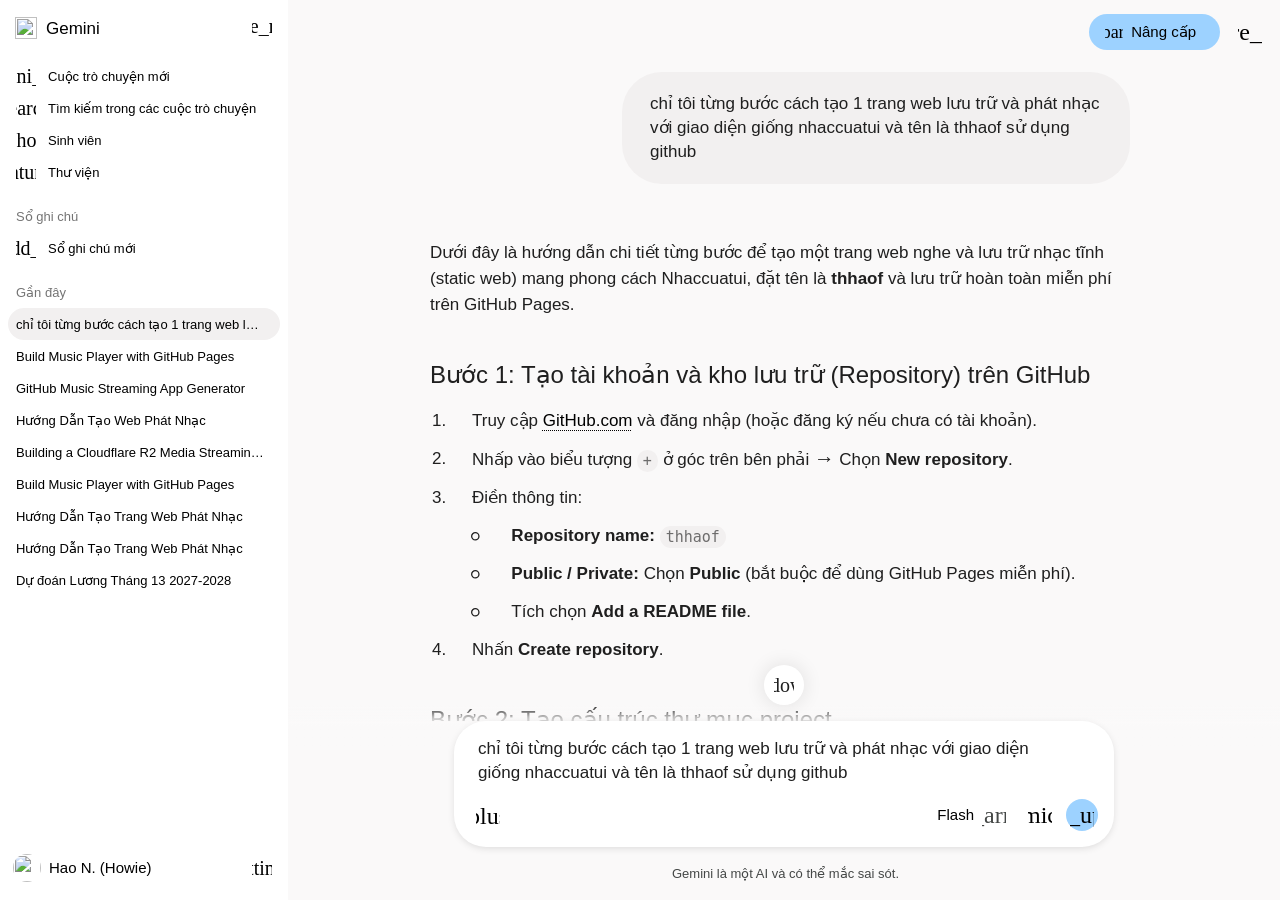
